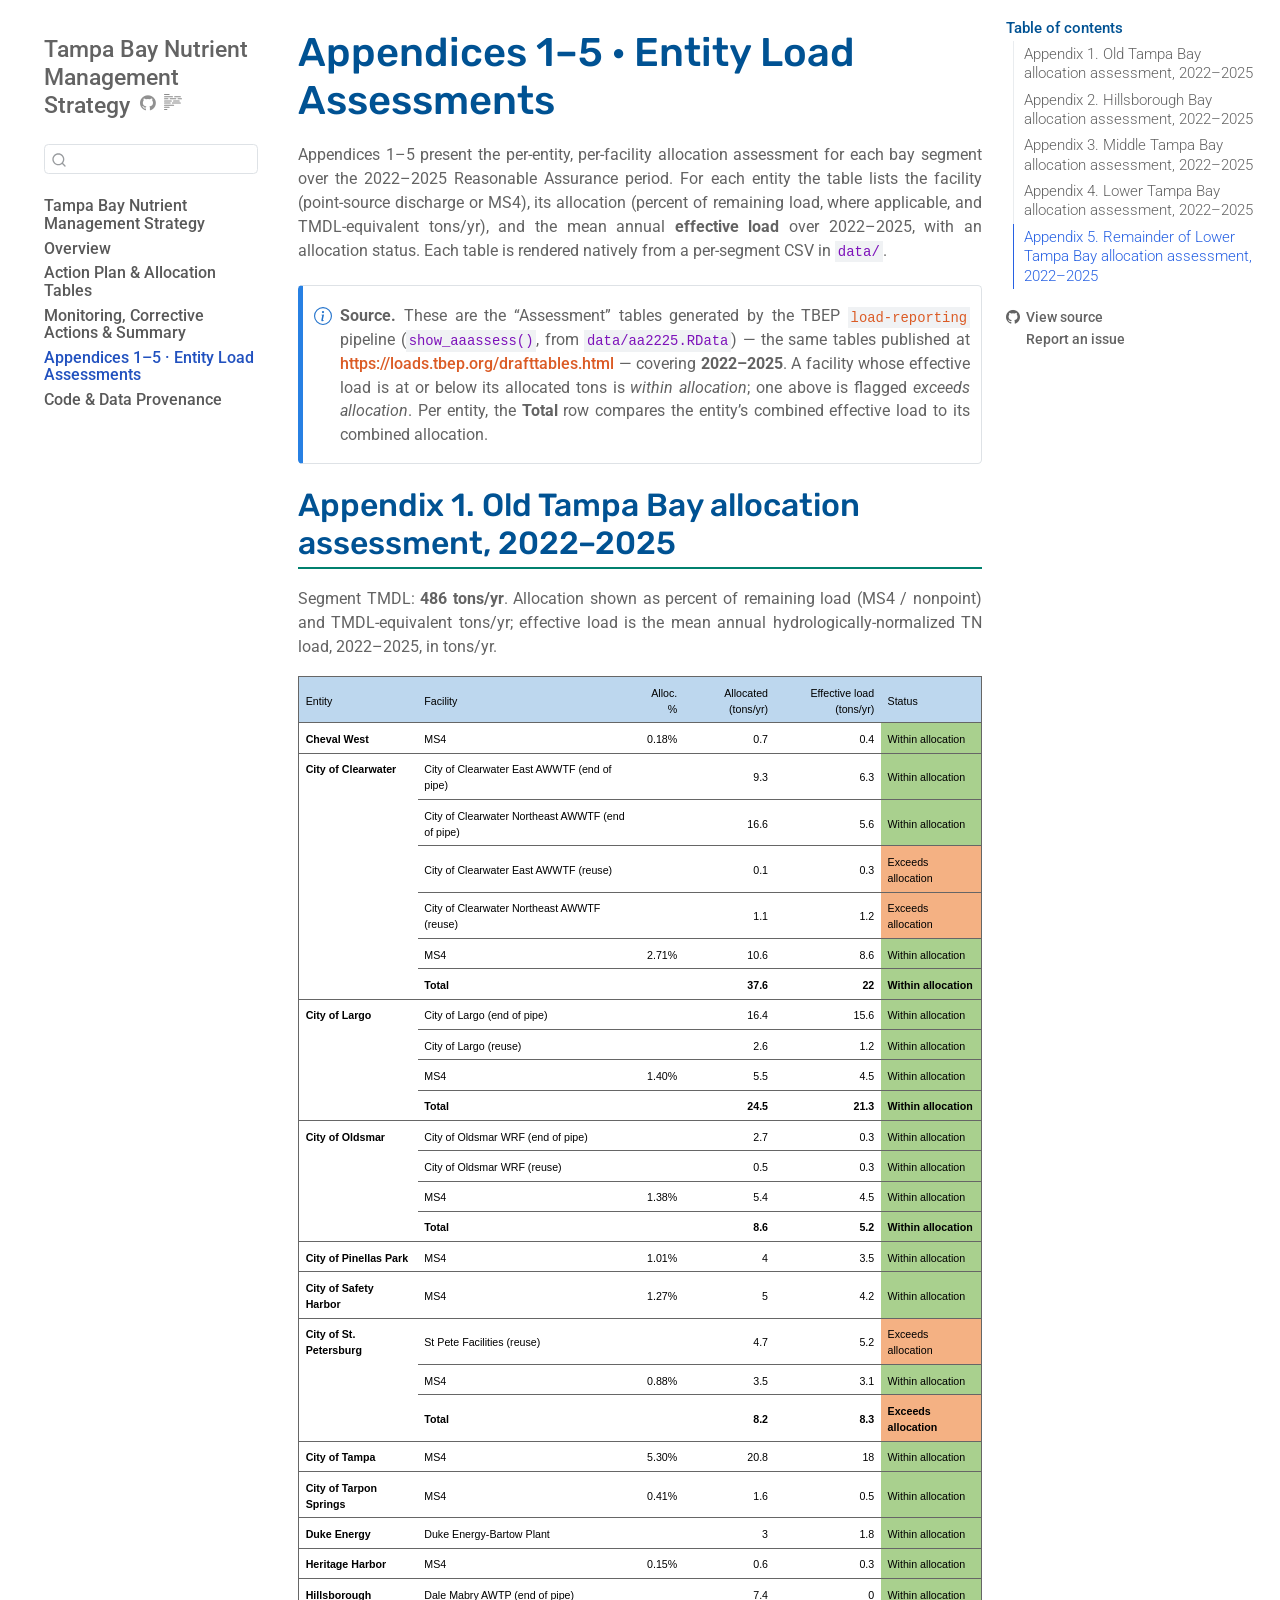
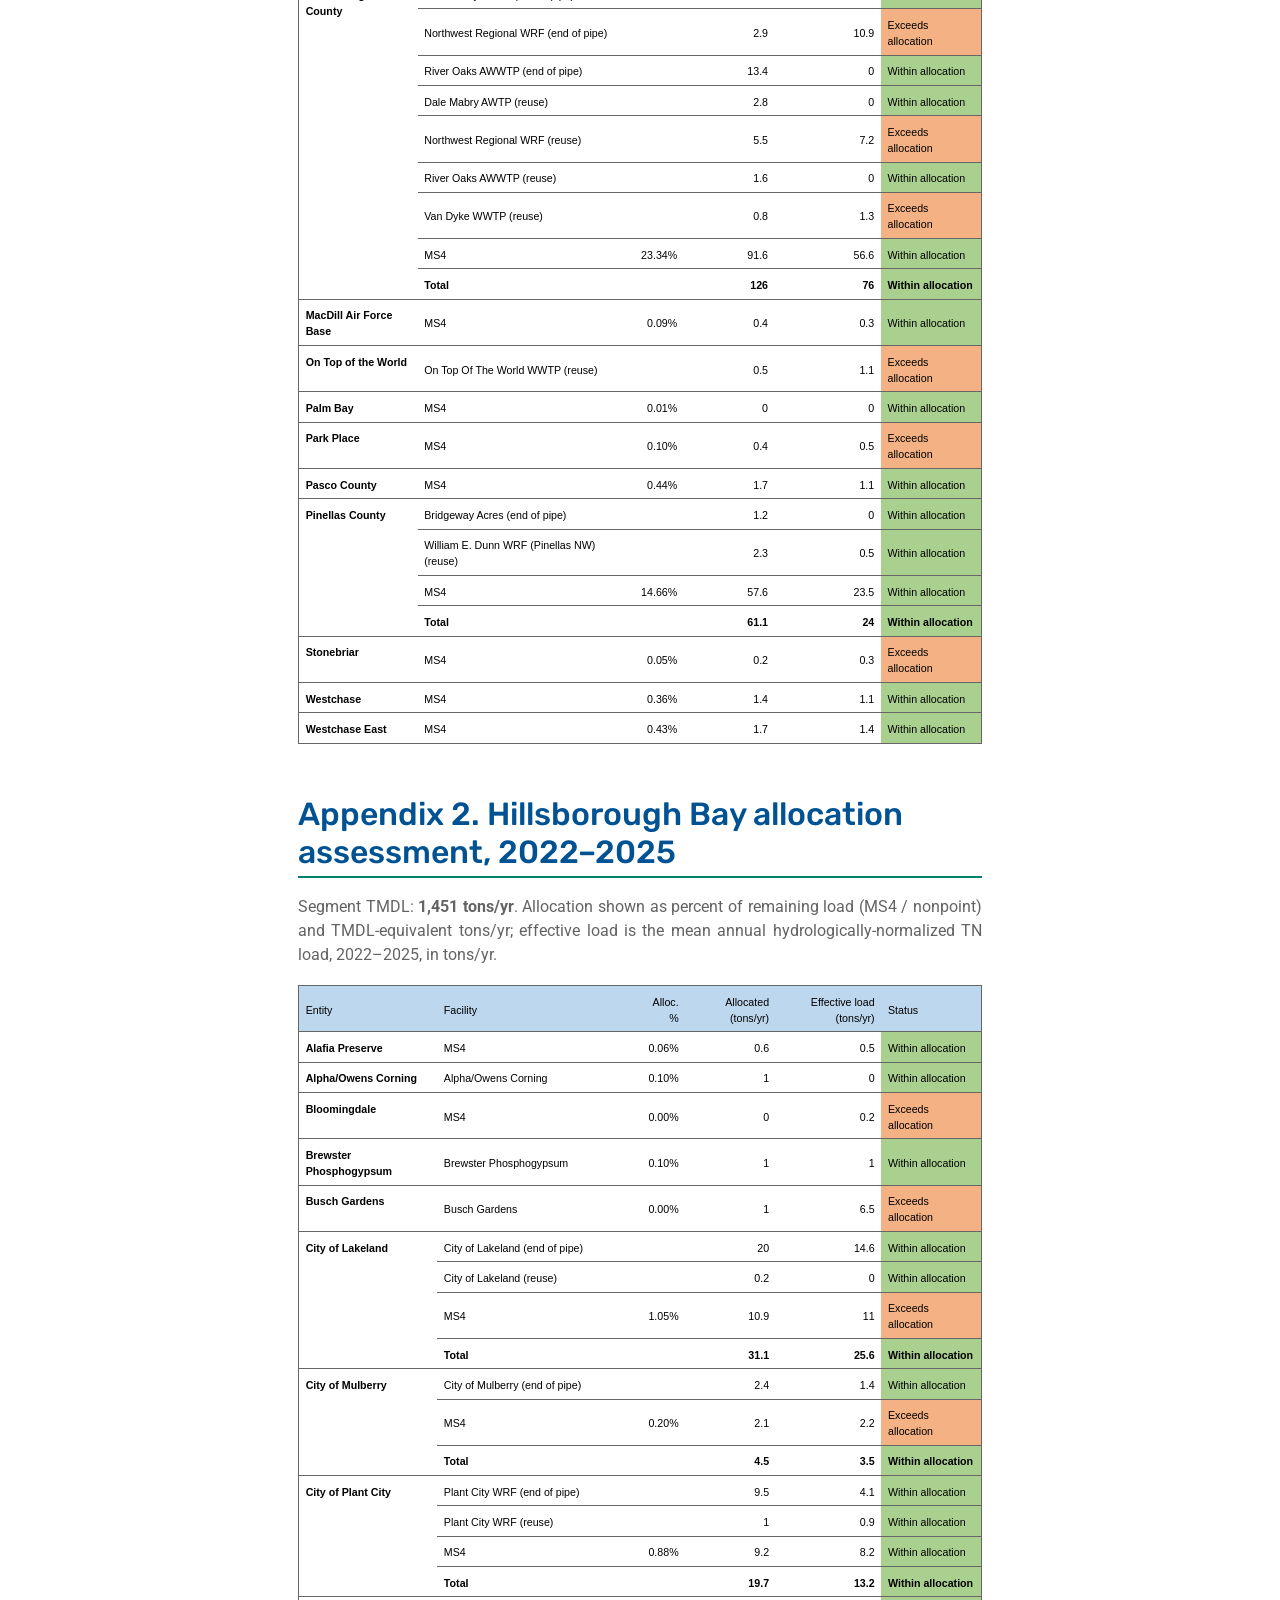
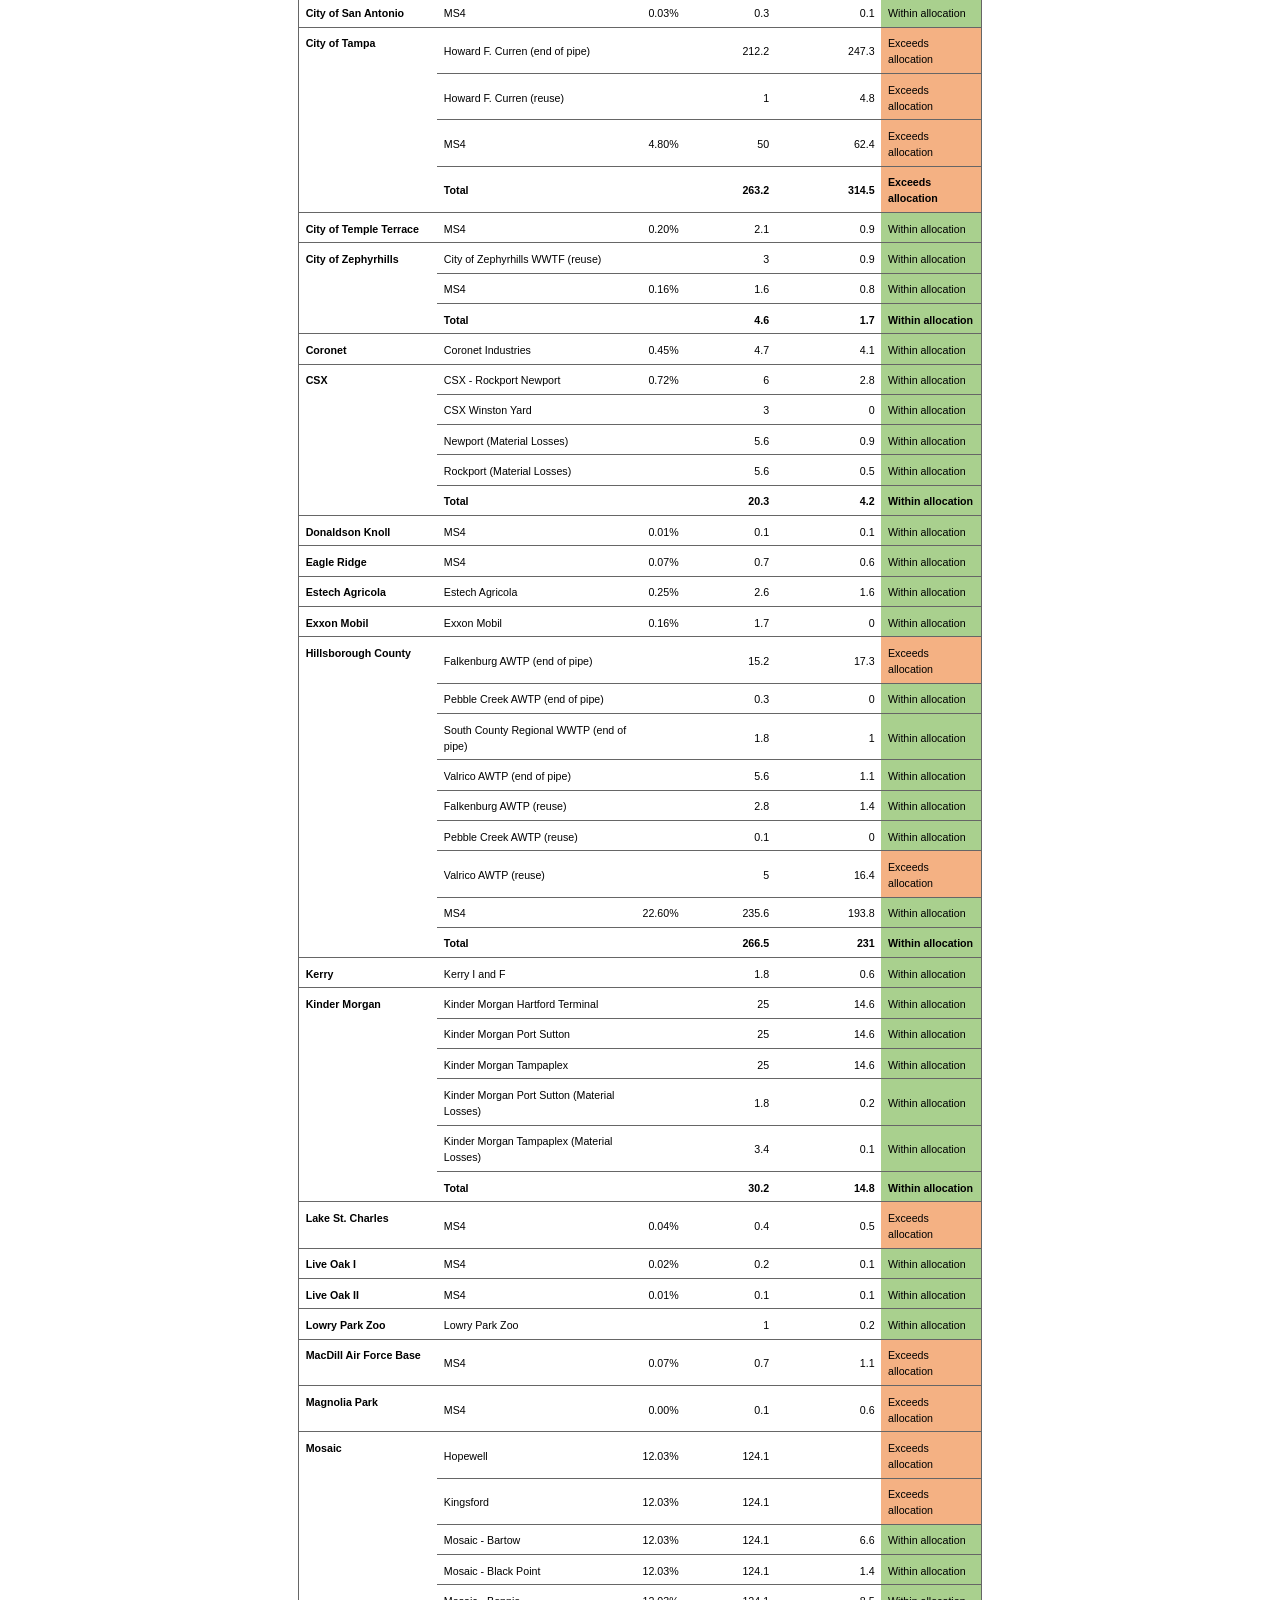
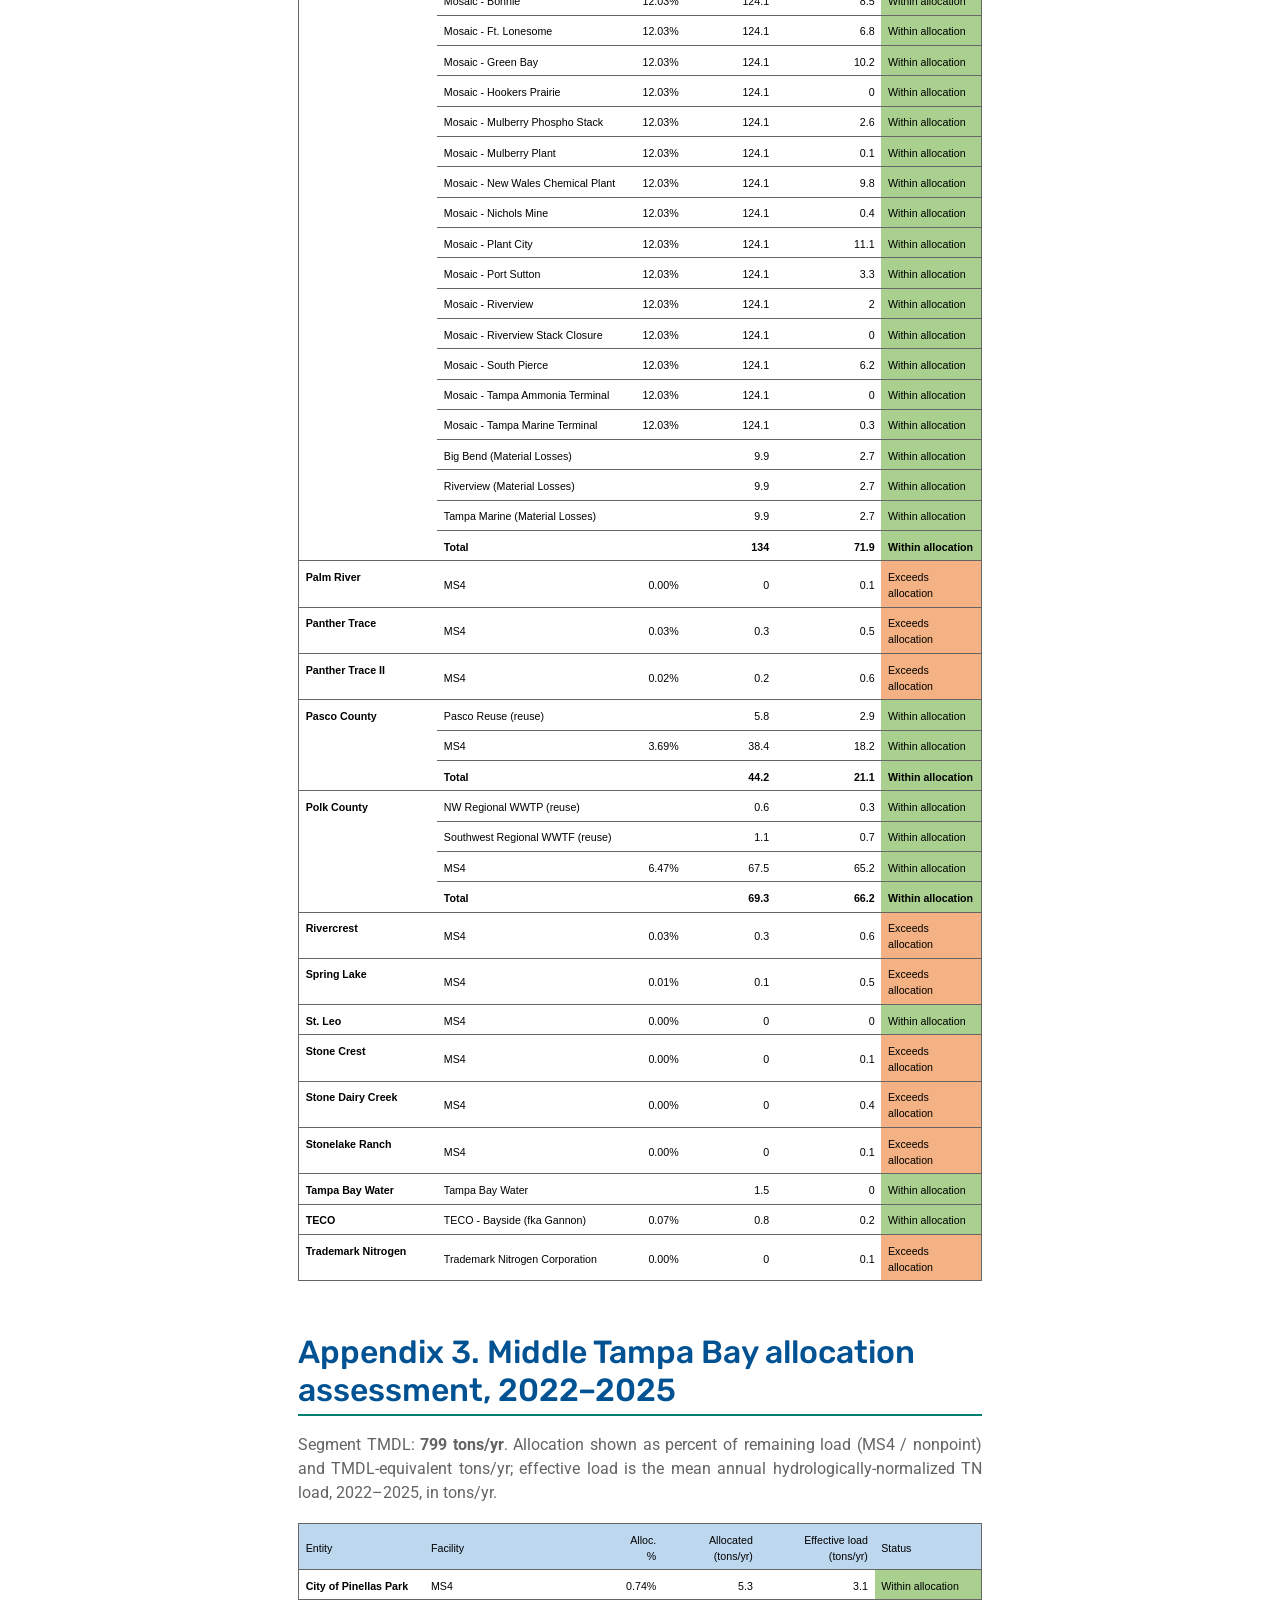
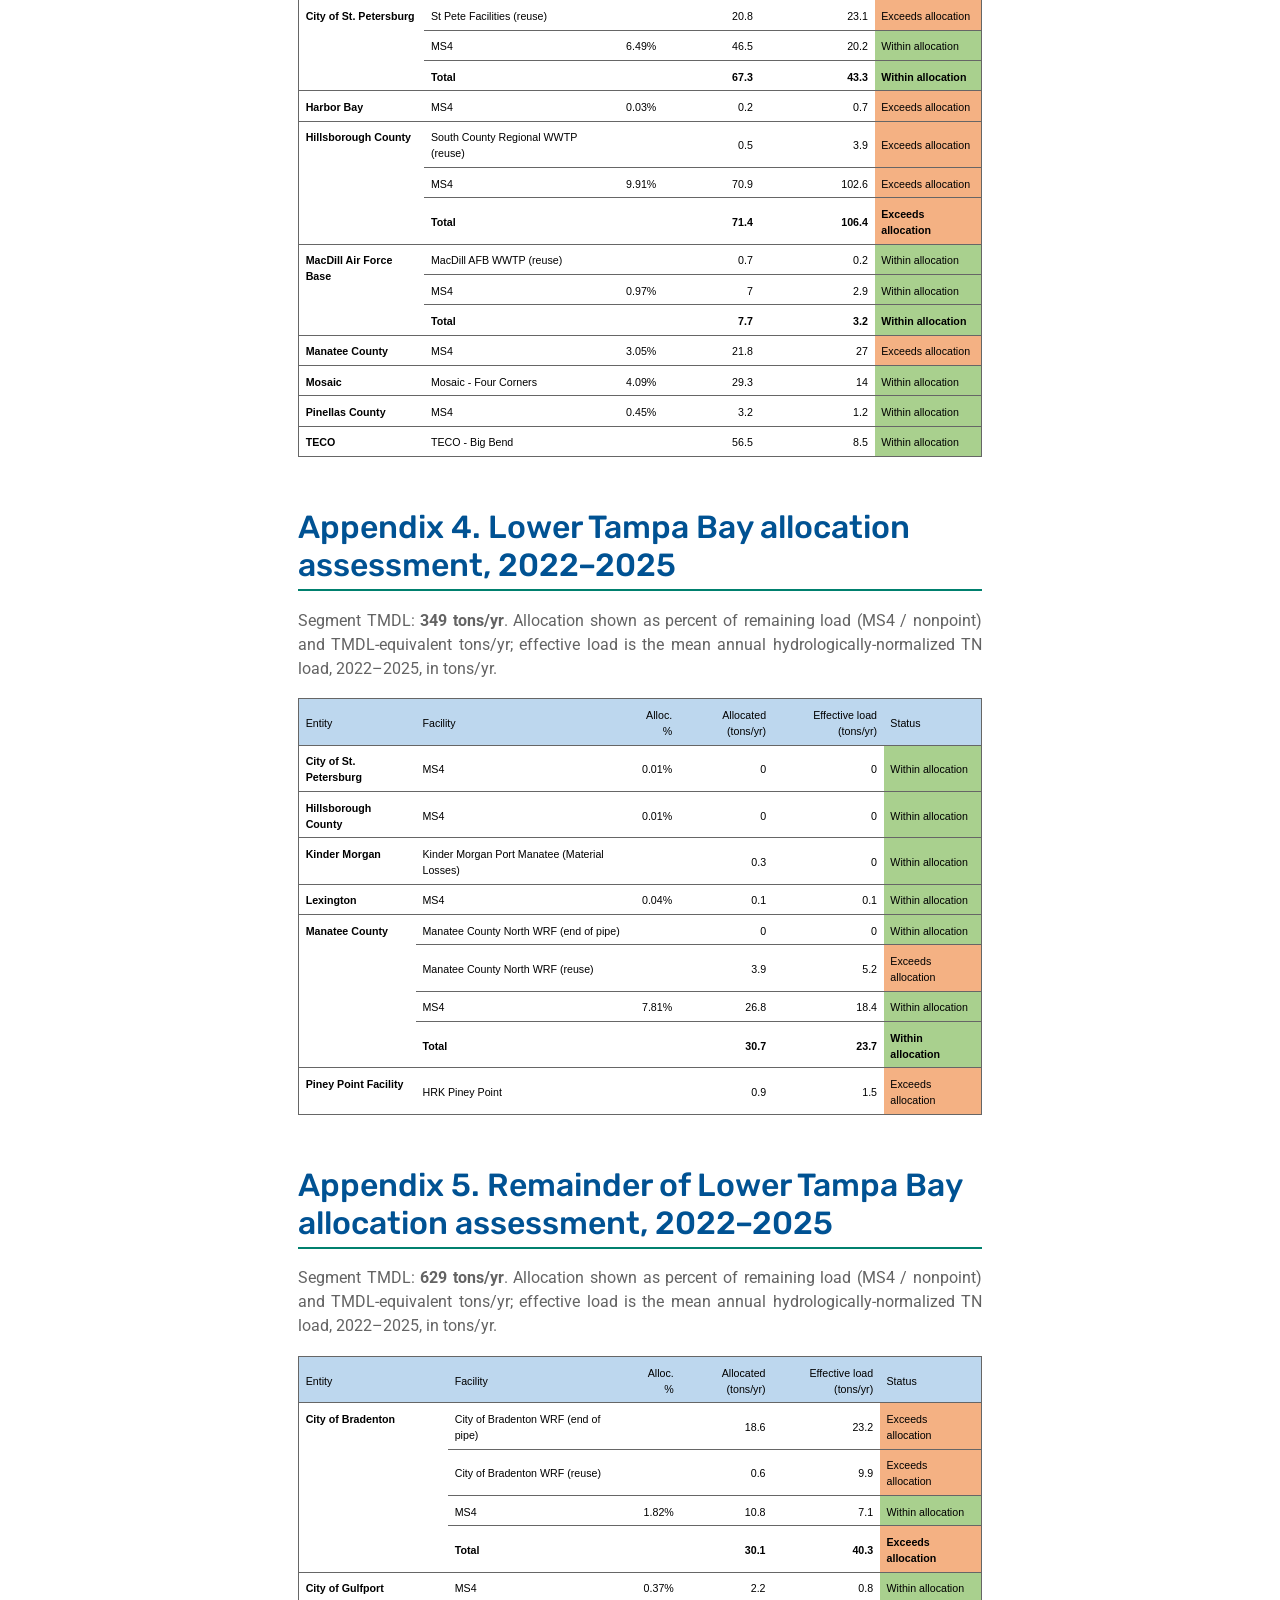
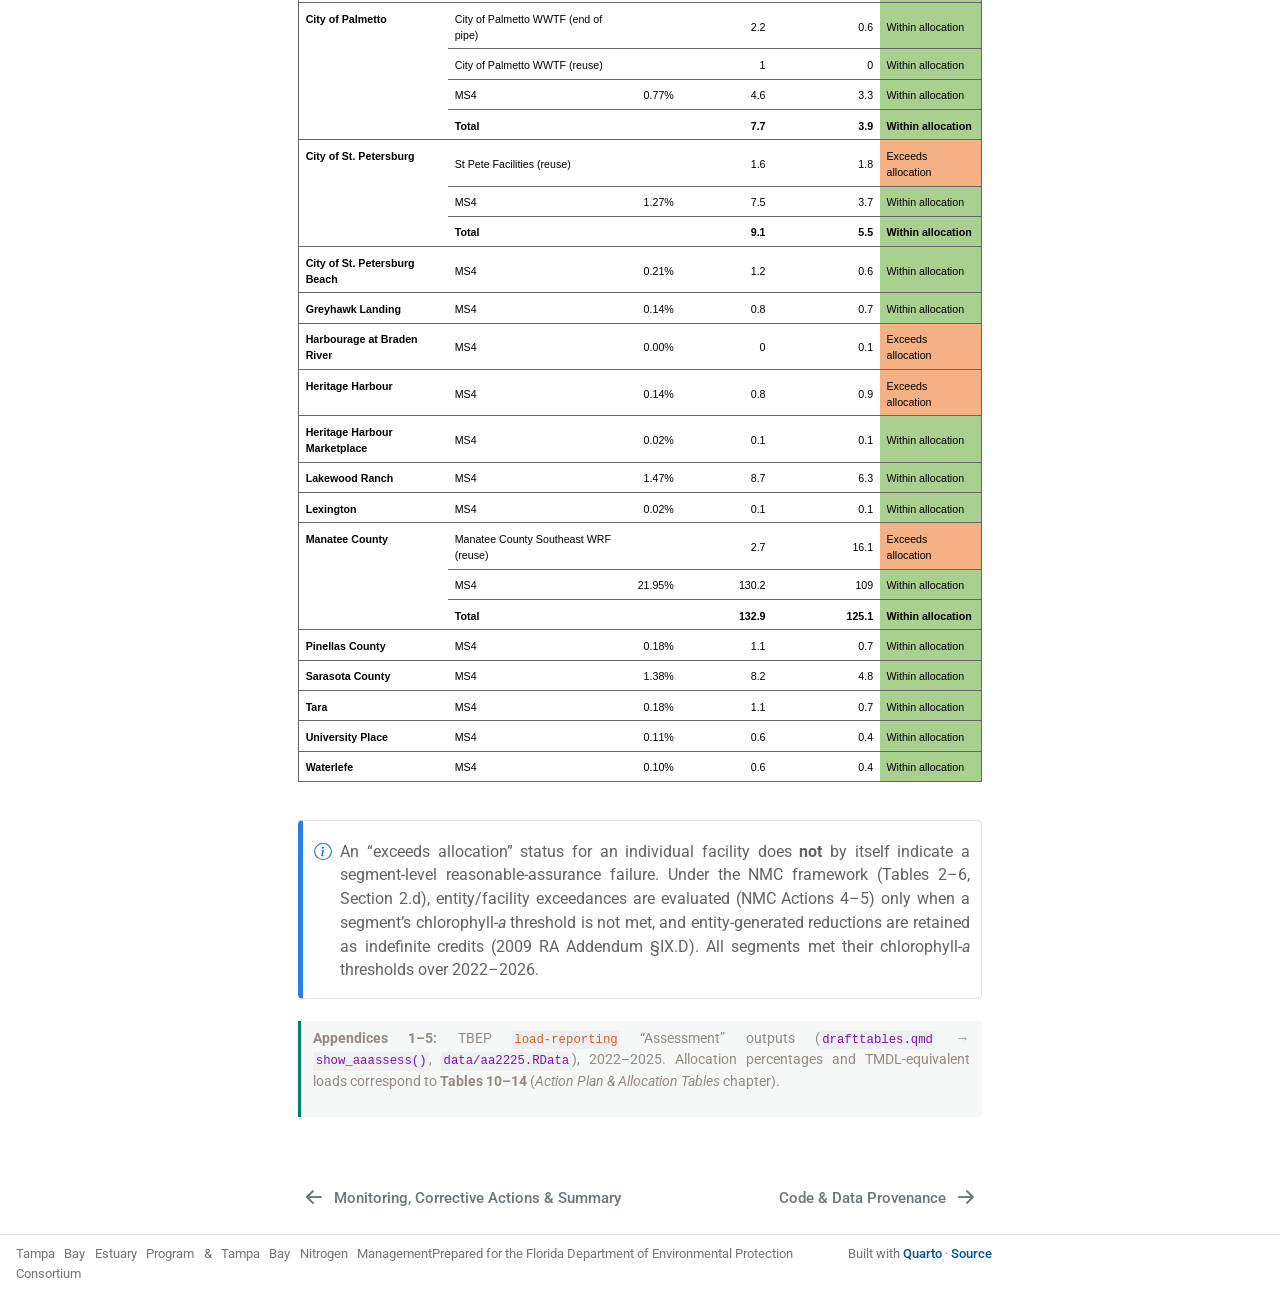
==== docs/appendices.html @ 1c374614 "2027 RA Update Quarto file updates." ====
<!DOCTYPE html>
<html xmlns="http://www.w3.org/1999/xhtml" lang="en" xml:lang="en"><head>

<meta charset="utf-8">
<meta name="generator" content="quarto-1.9.36">

<meta name="viewport" content="width=device-width, initial-scale=1.0, user-scalable=yes">

<meta name="description" content="Web companion to the Tampa Bay Nutrient Management Strategy 2027 Reasonable Assurance Update, prepared for the Florida Department of Environmental Protection.">

<title>Appendices 1–5 · Entity Load Assessments – Tampa Bay Nutrient Management Strategy</title>
<style>
/* Default styles provided by pandoc.
** See https://pandoc.org/MANUAL.html#variables-for-html for config info.
*/
code{white-space: pre-wrap;}
span.smallcaps{font-variant: small-caps;}
div.columns{display: flex; gap: min(4vw, 1.5em);}
div.column{flex: auto; overflow-x: auto;}
div.hanging-indent{margin-left: 1.5em; text-indent: -1.5em;}
ul.task-list{list-style: none;}
ul.task-list li input[type="checkbox"] {
  width: 0.8em;
  margin: 0 0.8em 0.2em -1em; /* quarto-specific, see https://github.com/quarto-dev/quarto-cli/issues/4556 */ 
  vertical-align: middle;
}
</style>


<script src="site_libs/quarto-nav/quarto-nav.js"></script>
<script src="site_libs/quarto-nav/headroom.min.js"></script>
<script src="site_libs/clipboard/clipboard.min.js"></script>
<script src="site_libs/quarto-search/autocomplete.umd.js"></script>
<script src="site_libs/quarto-search/fuse.min.js"></script>
<script src="site_libs/quarto-search/quarto-search.js"></script>
<meta name="quarto:offset" content="./">
<link href="./provenance.html" rel="next">
<link href="./summary.html" rel="prev">
<script src="site_libs/quarto-html/quarto.js" type="module"></script>
<script src="site_libs/quarto-html/tabsets/tabsets.js" type="module"></script>
<script src="site_libs/quarto-html/popper.min.js"></script>
<script src="site_libs/quarto-html/tippy.umd.min.js"></script>
<script src="site_libs/quarto-html/anchor.min.js"></script>
<link href="site_libs/quarto-html/tippy.css" rel="stylesheet">
<link href="site_libs/quarto-html/quarto-syntax-highlighting-845c23b38eaddc0f92fda52bfe77a8c8.css" rel="stylesheet" id="quarto-text-highlighting-styles">
<script src="site_libs/bootstrap/bootstrap.min.js"></script>
<link href="site_libs/bootstrap/bootstrap-icons.css" rel="stylesheet">
<link href="site_libs/bootstrap/bootstrap-148534c36a38df2f415d2bc64ef562a0.min.css" rel="stylesheet" append-hash="true" id="quarto-bootstrap" data-mode="light">
<script id="quarto-search-options" type="application/json">{
  "location": "sidebar",
  "copy-button": false,
  "collapse-after": 3,
  "panel-placement": "start",
  "type": "textbox",
  "limit": 50,
  "keyboard-shortcut": [
    "f",
    "/",
    "s"
  ],
  "show-item-context": false,
  "language": {
    "search-no-results-text": "No results",
    "search-matching-documents-text": "matching documents",
    "search-copy-link-title": "Copy link to search",
    "search-hide-matches-text": "Hide additional matches",
    "search-more-match-text": "more match in this document",
    "search-more-matches-text": "more matches in this document",
    "search-clear-button-title": "Clear",
    "search-text-placeholder": "",
    "search-detached-cancel-button-title": "Cancel",
    "search-submit-button-title": "Submit",
    "search-label": "Search"
  }
}</script>
<link href="site_libs/tabwid-1.1.3/tabwid.css" rel="stylesheet">

<script src="site_libs/tabwid-1.1.3/tabwid.js"></script>



<link rel="stylesheet" href="styles.css">
</head>

<body class="nav-sidebar floating quarto-light">

<div id="quarto-search-results"></div>
  <header id="quarto-header" class="headroom fixed-top">
  <nav class="quarto-secondary-nav">
    <div class="container-fluid d-flex">
      <button type="button" class="quarto-btn-toggle btn" data-bs-toggle="collapse" role="button" data-bs-target=".quarto-sidebar-collapse-item" aria-controls="quarto-sidebar" aria-expanded="false" aria-label="Toggle sidebar navigation" onclick="if (window.quartoToggleHeadroom) { window.quartoToggleHeadroom(); }">
        <i class="bi bi-layout-text-sidebar-reverse"></i>
      </button>
        <nav class="quarto-page-breadcrumbs" aria-label="breadcrumb"><ol class="breadcrumb"><li class="breadcrumb-item"><a href="./appendices.html"><span class="chapter-title">Appendices 1–5 · Entity Load Assessments</span></a></li></ol></nav>
        <a class="flex-grow-1" role="navigation" data-bs-toggle="collapse" data-bs-target=".quarto-sidebar-collapse-item" aria-controls="quarto-sidebar" aria-expanded="false" aria-label="Toggle sidebar navigation" onclick="if (window.quartoToggleHeadroom) { window.quartoToggleHeadroom(); }">      
        </a>
      <button type="button" class="btn quarto-search-button" aria-label="Search" onclick="window.quartoOpenSearch();">
        <i class="bi bi-search"></i>
      </button>
    </div>
  </nav>
</header>
<!-- content -->
<div id="quarto-content" class="quarto-container page-columns page-rows-contents page-layout-article">
<!-- sidebar -->
  <nav id="quarto-sidebar" class="sidebar collapse collapse-horizontal quarto-sidebar-collapse-item sidebar-navigation floating overflow-auto">
    <div class="pt-lg-2 mt-2 text-left sidebar-header">
    <div class="sidebar-title mb-0 py-0">
      <a href="./">Tampa Bay Nutrient Management Strategy</a> 
        <div class="sidebar-tools-main">
    <a href="https://github.com/tbep-tech/reasonable-assurance-analysis" title="Source Code" class="quarto-navigation-tool px-1" aria-label="Source Code"><i class="bi bi-github"></i></a>
  <a href="" class="quarto-reader-toggle quarto-navigation-tool px-1" onclick="window.quartoToggleReader(); return false;" title="Toggle reader mode">
  <div class="quarto-reader-toggle-btn">
  <i class="bi"></i>
  </div>
</a>
</div>
    </div>
      </div>
        <div class="mt-2 flex-shrink-0 align-items-center">
        <div class="sidebar-search">
        <div id="quarto-search" class="" title="Search"></div>
        </div>
        </div>
    <div class="sidebar-menu-container"> 
    <ul class="list-unstyled mt-1">
        <li class="sidebar-item">
  <div class="sidebar-item-container"> 
  <a href="./index.html" class="sidebar-item-text sidebar-link"><span class="chapter-title">Tampa Bay Nutrient Management Strategy</span></a>
  </div>
</li>
        <li class="sidebar-item">
  <div class="sidebar-item-container"> 
  <a href="./overview.html" class="sidebar-item-text sidebar-link"><span class="chapter-title">Overview</span></a>
  </div>
</li>
        <li class="sidebar-item">
  <div class="sidebar-item-container"> 
  <a href="./tables.html" class="sidebar-item-text sidebar-link"><span class="chapter-title">Action Plan &amp; Allocation Tables</span></a>
  </div>
</li>
        <li class="sidebar-item">
  <div class="sidebar-item-container"> 
  <a href="./summary.html" class="sidebar-item-text sidebar-link"><span class="chapter-title">Monitoring, Corrective Actions &amp; Summary</span></a>
  </div>
</li>
        <li class="sidebar-item">
  <div class="sidebar-item-container"> 
  <a href="./appendices.html" class="sidebar-item-text sidebar-link active"><span class="chapter-title">Appendices 1–5 · Entity Load Assessments</span></a>
  </div>
</li>
        <li class="sidebar-item">
  <div class="sidebar-item-container"> 
  <a href="./provenance.html" class="sidebar-item-text sidebar-link"><span class="chapter-title">Code &amp; Data Provenance</span></a>
  </div>
</li>
    </ul>
    </div>
</nav>
<div id="quarto-sidebar-glass" class="quarto-sidebar-collapse-item" data-bs-toggle="collapse" data-bs-target=".quarto-sidebar-collapse-item"></div>
<!-- margin-sidebar -->
    <div id="quarto-margin-sidebar" class="sidebar margin-sidebar">
        <nav id="TOC" role="doc-toc" class="toc-active">
    <h2 id="toc-title">Table of contents</h2>
   
  <ul>
  <li><a href="#appendix-1.-old-tampa-bay-allocation-assessment-20222025" id="toc-appendix-1.-old-tampa-bay-allocation-assessment-20222025" class="nav-link active" data-scroll-target="#appendix-1.-old-tampa-bay-allocation-assessment-20222025">Appendix 1. Old Tampa Bay allocation assessment, 2022–2025</a></li>
  <li><a href="#appendix-2.-hillsborough-bay-allocation-assessment-20222025" id="toc-appendix-2.-hillsborough-bay-allocation-assessment-20222025" class="nav-link" data-scroll-target="#appendix-2.-hillsborough-bay-allocation-assessment-20222025">Appendix 2. Hillsborough Bay allocation assessment, 2022–2025</a></li>
  <li><a href="#appendix-3.-middle-tampa-bay-allocation-assessment-20222025" id="toc-appendix-3.-middle-tampa-bay-allocation-assessment-20222025" class="nav-link" data-scroll-target="#appendix-3.-middle-tampa-bay-allocation-assessment-20222025">Appendix 3. Middle Tampa Bay allocation assessment, 2022–2025</a></li>
  <li><a href="#appendix-4.-lower-tampa-bay-allocation-assessment-20222025" id="toc-appendix-4.-lower-tampa-bay-allocation-assessment-20222025" class="nav-link" data-scroll-target="#appendix-4.-lower-tampa-bay-allocation-assessment-20222025">Appendix 4. Lower Tampa Bay allocation assessment, 2022–2025</a></li>
  <li><a href="#appendix-5.-remainder-of-lower-tampa-bay-allocation-assessment-20222025" id="toc-appendix-5.-remainder-of-lower-tampa-bay-allocation-assessment-20222025" class="nav-link" data-scroll-target="#appendix-5.-remainder-of-lower-tampa-bay-allocation-assessment-20222025">Appendix 5. Remainder of Lower Tampa Bay allocation assessment, 2022–2025</a></li>
  </ul>
<div class="toc-actions"><ul><li><a href="https://github.com/tbep-tech/reasonable-assurance-analysis/blob/main/appendices.qmd" class="toc-action"><i class="bi bi-github"></i>View source</a></li><li><a href="https://github.com/tbep-tech/reasonable-assurance-analysis/issues/new" class="toc-action"><i class="bi empty"></i>Report an issue</a></li></ul></div></nav>
    </div>
<!-- main -->
<main class="content" id="quarto-document-content">

<header id="title-block-header" class="quarto-title-block default">
<div class="quarto-title">
<h1 class="title"><span class="chapter-title">Appendices 1–5 · Entity Load Assessments</span></h1>
</div>



<div class="quarto-title-meta">

    
  
    
  </div>
  


</header>


<p>Appendices 1–5 present the per-entity, per-facility allocation assessment for each bay segment over the 2022–2025 Reasonable Assurance period. For each entity the table lists the facility (point-source discharge or MS4), its allocation (percent of remaining load, where applicable, and TMDL-equivalent tons/yr), and the mean annual <strong>effective load</strong> over 2022–2025, with an allocation status. Each table is rendered natively from a per-segment CSV in <code>data/</code>.</p>
<div class="callout callout-style-simple callout-note">
<div class="callout-body d-flex">
<div class="callout-icon-container">
<i class="callout-icon"></i>
</div>
<div class="callout-body-container">
<p><strong>Source.</strong> These are the “Assessment” tables generated by the TBEP <a href="https://github.com/tbep-tech/load-reporting"><code>load-reporting</code></a> pipeline (<code>show_aaassess()</code>, from <code>data/aa2225.RData</code>) — the same tables published at <a href="https://loads.tbep.org/drafttables.html" class="uri">https://loads.tbep.org/drafttables.html</a> — covering <strong>2022–2025</strong>. A facility whose effective load is at or below its allocated tons is <em>within allocation</em>; one above is flagged <em>exceeds allocation</em>. Per entity, the <strong>Total</strong> row compares the entity’s combined effective load to its combined allocation.</p>
</div>
</div>
</div>
<section id="appendix-1.-old-tampa-bay-allocation-assessment-20222025" class="level2">
<h2 class="anchored" data-anchor-id="appendix-1.-old-tampa-bay-allocation-assessment-20222025">Appendix 1. Old Tampa Bay allocation assessment, 2022–2025</h2>
<p>Segment TMDL: <strong>486 tons/yr</strong>. Allocation shown as percent of remaining load (MS4 / nonpoint) and TMDL-equivalent tons/yr; effective load is the mean annual hydrologically-normalized TN load, 2022–2025, in tons/yr.</p>
<div class="cell">
<div class="cell-output-display">
<div class="tabwid"><style>.cl-65a1cdba{table-layout:auto;width:100%;}.cl-65979976{font-family:'Arial';font-size:8pt;font-weight:normal;font-style:normal;text-decoration:none;color:rgba(0, 0, 0, 1.00);background-color:transparent;}.cl-6597998a{font-family:'Arial';font-size:8pt;font-weight:bold;font-style:normal;text-decoration:none;color:rgba(0, 0, 0, 1.00);background-color:transparent;}.cl-659c7644{margin:0;text-align:left;border-bottom: 0 solid rgba(0, 0, 0, 1.00);border-top: 0 solid rgba(0, 0, 0, 1.00);border-left: 0 solid rgba(0, 0, 0, 1.00);border-right: 0 solid rgba(0, 0, 0, 1.00);padding-bottom:5pt;padding-top:5pt;padding-left:5pt;padding-right:5pt;line-height: 1;background-color:transparent;}.cl-659c764e{margin:0;text-align:right;border-bottom: 0 solid rgba(0, 0, 0, 1.00);border-top: 0 solid rgba(0, 0, 0, 1.00);border-left: 0 solid rgba(0, 0, 0, 1.00);border-right: 0 solid rgba(0, 0, 0, 1.00);padding-bottom:5pt;padding-top:5pt;padding-left:5pt;padding-right:5pt;line-height: 1;background-color:transparent;}.cl-659c764f{margin:0;text-align:left;border-bottom: 0 solid rgba(0, 0, 0, 1.00);border-top: 0 solid rgba(0, 0, 0, 1.00);border-left: 0 solid rgba(0, 0, 0, 1.00);border-right: 0 solid rgba(0, 0, 0, 1.00);padding-bottom:5pt;padding-top:5pt;padding-left:5pt;padding-right:5pt;line-height: 1;background-color:transparent;}.cl-659c98e0{background-color:rgba(189, 215, 238, 1.00);vertical-align: middle;border-bottom: 1pt solid rgba(102, 102, 102, 1.00);border-top: 1pt solid rgba(102, 102, 102, 1.00);border-left: 1pt solid rgba(102, 102, 102, 1.00);border-right: 0 solid rgba(0, 0, 0, 1.00);margin-bottom:0;margin-top:0;margin-left:0;margin-right:0;}.cl-659c98ea{background-color:rgba(189, 215, 238, 1.00);vertical-align: middle;border-bottom: 1pt solid rgba(102, 102, 102, 1.00);border-top: 1pt solid rgba(102, 102, 102, 1.00);border-left: 0 solid rgba(0, 0, 0, 1.00);border-right: 0 solid rgba(0, 0, 0, 1.00);margin-bottom:0;margin-top:0;margin-left:0;margin-right:0;}.cl-659c98f4{background-color:rgba(189, 215, 238, 1.00);vertical-align: middle;border-bottom: 1pt solid rgba(102, 102, 102, 1.00);border-top: 1pt solid rgba(102, 102, 102, 1.00);border-left: 0 solid rgba(0, 0, 0, 1.00);border-right: 0 solid rgba(0, 0, 0, 1.00);margin-bottom:0;margin-top:0;margin-left:0;margin-right:0;}.cl-659c98f5{background-color:rgba(189, 215, 238, 1.00);vertical-align: middle;border-bottom: 1pt solid rgba(102, 102, 102, 1.00);border-top: 1pt solid rgba(102, 102, 102, 1.00);border-left: 0 solid rgba(0, 0, 0, 1.00);border-right: 1pt solid rgba(102, 102, 102, 1.00);margin-bottom:0;margin-top:0;margin-left:0;margin-right:0;}.cl-659c98f6{background-color:transparent;vertical-align: top;border-bottom: 1pt solid rgba(102, 102, 102, 1.00);border-top: 0 solid rgba(0, 0, 0, 1.00);border-left: 1pt solid rgba(102, 102, 102, 1.00);border-right: 0 solid rgba(0, 0, 0, 1.00);margin-bottom:0;margin-top:0;margin-left:0;margin-right:0;}.cl-659c98f7{background-color:transparent;vertical-align: middle;border-bottom: 1pt solid rgba(102, 102, 102, 1.00);border-top: 0 solid rgba(0, 0, 0, 1.00);border-left: 0 solid rgba(0, 0, 0, 1.00);border-right: 0 solid rgba(0, 0, 0, 1.00);margin-bottom:0;margin-top:0;margin-left:0;margin-right:0;}.cl-659c98fe{background-color:transparent;vertical-align: middle;border-bottom: 1pt solid rgba(102, 102, 102, 1.00);border-top: 0 solid rgba(0, 0, 0, 1.00);border-left: 0 solid rgba(0, 0, 0, 1.00);border-right: 0 solid rgba(0, 0, 0, 1.00);margin-bottom:0;margin-top:0;margin-left:0;margin-right:0;}.cl-659c98ff{background-color:rgba(169, 208, 142, 1.00);vertical-align: middle;border-bottom: 1pt solid rgba(102, 102, 102, 1.00);border-top: 0 solid rgba(0, 0, 0, 1.00);border-left: 0 solid rgba(0, 0, 0, 1.00);border-right: 1pt solid rgba(102, 102, 102, 1.00);margin-bottom:0;margin-top:0;margin-left:0;margin-right:0;}.cl-659c9908{background-color:transparent;vertical-align: top;border-bottom: 1pt solid rgba(102, 102, 102, 1.00);border-top: 1pt solid rgba(102, 102, 102, 1.00);border-left: 1pt solid rgba(102, 102, 102, 1.00);border-right: 0 solid rgba(0, 0, 0, 1.00);margin-bottom:0;margin-top:0;margin-left:0;margin-right:0;}.cl-659c9909{background-color:transparent;vertical-align: middle;border-bottom: 1pt solid rgba(102, 102, 102, 1.00);border-top: 1pt solid rgba(102, 102, 102, 1.00);border-left: 0 solid rgba(0, 0, 0, 1.00);border-right: 0 solid rgba(0, 0, 0, 1.00);margin-bottom:0;margin-top:0;margin-left:0;margin-right:0;}.cl-659c990a{background-color:transparent;vertical-align: middle;border-bottom: 1pt solid rgba(102, 102, 102, 1.00);border-top: 1pt solid rgba(102, 102, 102, 1.00);border-left: 0 solid rgba(0, 0, 0, 1.00);border-right: 0 solid rgba(0, 0, 0, 1.00);margin-bottom:0;margin-top:0;margin-left:0;margin-right:0;}.cl-659c990b{background-color:rgba(169, 208, 142, 1.00);vertical-align: middle;border-bottom: 1pt solid rgba(102, 102, 102, 1.00);border-top: 1pt solid rgba(102, 102, 102, 1.00);border-left: 0 solid rgba(0, 0, 0, 1.00);border-right: 1pt solid rgba(102, 102, 102, 1.00);margin-bottom:0;margin-top:0;margin-left:0;margin-right:0;}.cl-659c990c{background-color:rgba(244, 177, 131, 1.00);vertical-align: middle;border-bottom: 1pt solid rgba(102, 102, 102, 1.00);border-top: 1pt solid rgba(102, 102, 102, 1.00);border-left: 0 solid rgba(0, 0, 0, 1.00);border-right: 1pt solid rgba(102, 102, 102, 1.00);margin-bottom:0;margin-top:0;margin-left:0;margin-right:0;}</style><table data-quarto-disable-processing="true" class="cl-65a1cdba"><thead><tr style="overflow-wrap:break-word;"><th class="cl-659c98e0"><p class="cl-659c7644"><span class="cl-65979976">Entity</span></p></th><th class="cl-659c98ea"><p class="cl-659c7644"><span class="cl-65979976">Facility</span></p></th><th class="cl-659c98f4"><p class="cl-659c764e"><span class="cl-65979976">Alloc. %</span></p></th><th class="cl-659c98f4"><p class="cl-659c764e"><span class="cl-65979976">Allocated (tons/yr)</span></p></th><th class="cl-659c98f4"><p class="cl-659c764e"><span class="cl-65979976">Effective load (tons/yr)</span></p></th><th class="cl-659c98f5"><p class="cl-659c7644"><span class="cl-65979976">Status</span></p></th></tr></thead><tbody><tr style="overflow-wrap:break-word;"><td class="cl-659c98f6"><p class="cl-659c764f"><span class="cl-6597998a">Cheval West</span></p></td><td class="cl-659c98f7"><p class="cl-659c7644"><span class="cl-65979976">MS4</span></p></td><td class="cl-659c98fe"><p class="cl-659c764e"><span class="cl-65979976">0.18%</span></p></td><td class="cl-659c98fe"><p class="cl-659c764e"><span class="cl-65979976">0.7</span></p></td><td class="cl-659c98fe"><p class="cl-659c764e"><span class="cl-65979976">0.4</span></p></td><td class="cl-659c98ff"><p class="cl-659c7644"><span class="cl-65979976">Within allocation</span></p></td></tr><tr style="overflow-wrap:break-word;"><td rowspan="6" class="cl-659c9908"><p class="cl-659c764f"><span class="cl-6597998a">City of Clearwater</span></p></td><td class="cl-659c9909"><p class="cl-659c7644"><span class="cl-65979976">City of Clearwater East AWWTF (end of pipe)</span></p></td><td class="cl-659c990a"><p class="cl-659c764e"><span class="cl-65979976"></span></p></td><td class="cl-659c990a"><p class="cl-659c764e"><span class="cl-65979976">9.3</span></p></td><td class="cl-659c990a"><p class="cl-659c764e"><span class="cl-65979976">6.3</span></p></td><td class="cl-659c990b"><p class="cl-659c7644"><span class="cl-65979976">Within allocation</span></p></td></tr><tr style="overflow-wrap:break-word;"><td class="cl-659c9909"><p class="cl-659c7644"><span class="cl-65979976">City of Clearwater Northeast AWWTF (end of pipe)</span></p></td><td class="cl-659c990a"><p class="cl-659c764e"><span class="cl-65979976"></span></p></td><td class="cl-659c990a"><p class="cl-659c764e"><span class="cl-65979976">16.6</span></p></td><td class="cl-659c990a"><p class="cl-659c764e"><span class="cl-65979976">5.6</span></p></td><td class="cl-659c990b"><p class="cl-659c7644"><span class="cl-65979976">Within allocation</span></p></td></tr><tr style="overflow-wrap:break-word;"><td class="cl-659c9909"><p class="cl-659c7644"><span class="cl-65979976">City of Clearwater East AWWTF (reuse)</span></p></td><td class="cl-659c990a"><p class="cl-659c764e"><span class="cl-65979976"></span></p></td><td class="cl-659c990a"><p class="cl-659c764e"><span class="cl-65979976">0.1</span></p></td><td class="cl-659c990a"><p class="cl-659c764e"><span class="cl-65979976">0.3</span></p></td><td class="cl-659c990c"><p class="cl-659c7644"><span class="cl-65979976">Exceeds allocation</span></p></td></tr><tr style="overflow-wrap:break-word;"><td class="cl-659c9909"><p class="cl-659c7644"><span class="cl-65979976">City of Clearwater Northeast AWWTF (reuse)</span></p></td><td class="cl-659c990a"><p class="cl-659c764e"><span class="cl-65979976"></span></p></td><td class="cl-659c990a"><p class="cl-659c764e"><span class="cl-65979976">1.1</span></p></td><td class="cl-659c990a"><p class="cl-659c764e"><span class="cl-65979976">1.2</span></p></td><td class="cl-659c990c"><p class="cl-659c7644"><span class="cl-65979976">Exceeds allocation</span></p></td></tr><tr style="overflow-wrap:break-word;"><td class="cl-659c9909"><p class="cl-659c7644"><span class="cl-65979976">MS4</span></p></td><td class="cl-659c990a"><p class="cl-659c764e"><span class="cl-65979976">2.71%</span></p></td><td class="cl-659c990a"><p class="cl-659c764e"><span class="cl-65979976">10.6</span></p></td><td class="cl-659c990a"><p class="cl-659c764e"><span class="cl-65979976">8.6</span></p></td><td class="cl-659c990b"><p class="cl-659c7644"><span class="cl-65979976">Within allocation</span></p></td></tr><tr style="overflow-wrap:break-word;"><td class="cl-659c9909"><p class="cl-659c7644"><span class="cl-6597998a">Total</span></p></td><td class="cl-659c990a"><p class="cl-659c764e"><span class="cl-6597998a"></span></p></td><td class="cl-659c990a"><p class="cl-659c764e"><span class="cl-6597998a">37.6</span></p></td><td class="cl-659c990a"><p class="cl-659c764e"><span class="cl-6597998a">22</span></p></td><td class="cl-659c990b"><p class="cl-659c7644"><span class="cl-6597998a">Within allocation</span></p></td></tr><tr style="overflow-wrap:break-word;"><td rowspan="4" class="cl-659c9908"><p class="cl-659c764f"><span class="cl-6597998a">City of Largo</span></p></td><td class="cl-659c9909"><p class="cl-659c7644"><span class="cl-65979976">City of Largo (end of pipe)</span></p></td><td class="cl-659c990a"><p class="cl-659c764e"><span class="cl-65979976"></span></p></td><td class="cl-659c990a"><p class="cl-659c764e"><span class="cl-65979976">16.4</span></p></td><td class="cl-659c990a"><p class="cl-659c764e"><span class="cl-65979976">15.6</span></p></td><td class="cl-659c990b"><p class="cl-659c7644"><span class="cl-65979976">Within allocation</span></p></td></tr><tr style="overflow-wrap:break-word;"><td class="cl-659c9909"><p class="cl-659c7644"><span class="cl-65979976">City of Largo (reuse)</span></p></td><td class="cl-659c990a"><p class="cl-659c764e"><span class="cl-65979976"></span></p></td><td class="cl-659c990a"><p class="cl-659c764e"><span class="cl-65979976">2.6</span></p></td><td class="cl-659c990a"><p class="cl-659c764e"><span class="cl-65979976">1.2</span></p></td><td class="cl-659c990b"><p class="cl-659c7644"><span class="cl-65979976">Within allocation</span></p></td></tr><tr style="overflow-wrap:break-word;"><td class="cl-659c9909"><p class="cl-659c7644"><span class="cl-65979976">MS4</span></p></td><td class="cl-659c990a"><p class="cl-659c764e"><span class="cl-65979976">1.40%</span></p></td><td class="cl-659c990a"><p class="cl-659c764e"><span class="cl-65979976">5.5</span></p></td><td class="cl-659c990a"><p class="cl-659c764e"><span class="cl-65979976">4.5</span></p></td><td class="cl-659c990b"><p class="cl-659c7644"><span class="cl-65979976">Within allocation</span></p></td></tr><tr style="overflow-wrap:break-word;"><td class="cl-659c9909"><p class="cl-659c7644"><span class="cl-6597998a">Total</span></p></td><td class="cl-659c990a"><p class="cl-659c764e"><span class="cl-6597998a"></span></p></td><td class="cl-659c990a"><p class="cl-659c764e"><span class="cl-6597998a">24.5</span></p></td><td class="cl-659c990a"><p class="cl-659c764e"><span class="cl-6597998a">21.3</span></p></td><td class="cl-659c990b"><p class="cl-659c7644"><span class="cl-6597998a">Within allocation</span></p></td></tr><tr style="overflow-wrap:break-word;"><td rowspan="4" class="cl-659c9908"><p class="cl-659c764f"><span class="cl-6597998a">City of Oldsmar</span></p></td><td class="cl-659c9909"><p class="cl-659c7644"><span class="cl-65979976">City of Oldsmar WRF (end of pipe)</span></p></td><td class="cl-659c990a"><p class="cl-659c764e"><span class="cl-65979976"></span></p></td><td class="cl-659c990a"><p class="cl-659c764e"><span class="cl-65979976">2.7</span></p></td><td class="cl-659c990a"><p class="cl-659c764e"><span class="cl-65979976">0.3</span></p></td><td class="cl-659c990b"><p class="cl-659c7644"><span class="cl-65979976">Within allocation</span></p></td></tr><tr style="overflow-wrap:break-word;"><td class="cl-659c9909"><p class="cl-659c7644"><span class="cl-65979976">City of Oldsmar WRF (reuse)</span></p></td><td class="cl-659c990a"><p class="cl-659c764e"><span class="cl-65979976"></span></p></td><td class="cl-659c990a"><p class="cl-659c764e"><span class="cl-65979976">0.5</span></p></td><td class="cl-659c990a"><p class="cl-659c764e"><span class="cl-65979976">0.3</span></p></td><td class="cl-659c990b"><p class="cl-659c7644"><span class="cl-65979976">Within allocation</span></p></td></tr><tr style="overflow-wrap:break-word;"><td class="cl-659c9909"><p class="cl-659c7644"><span class="cl-65979976">MS4</span></p></td><td class="cl-659c990a"><p class="cl-659c764e"><span class="cl-65979976">1.38%</span></p></td><td class="cl-659c990a"><p class="cl-659c764e"><span class="cl-65979976">5.4</span></p></td><td class="cl-659c990a"><p class="cl-659c764e"><span class="cl-65979976">4.5</span></p></td><td class="cl-659c990b"><p class="cl-659c7644"><span class="cl-65979976">Within allocation</span></p></td></tr><tr style="overflow-wrap:break-word;"><td class="cl-659c9909"><p class="cl-659c7644"><span class="cl-6597998a">Total</span></p></td><td class="cl-659c990a"><p class="cl-659c764e"><span class="cl-6597998a"></span></p></td><td class="cl-659c990a"><p class="cl-659c764e"><span class="cl-6597998a">8.6</span></p></td><td class="cl-659c990a"><p class="cl-659c764e"><span class="cl-6597998a">5.2</span></p></td><td class="cl-659c990b"><p class="cl-659c7644"><span class="cl-6597998a">Within allocation</span></p></td></tr><tr style="overflow-wrap:break-word;"><td class="cl-659c9908"><p class="cl-659c764f"><span class="cl-6597998a">City of Pinellas Park</span></p></td><td class="cl-659c9909"><p class="cl-659c7644"><span class="cl-65979976">MS4</span></p></td><td class="cl-659c990a"><p class="cl-659c764e"><span class="cl-65979976">1.01%</span></p></td><td class="cl-659c990a"><p class="cl-659c764e"><span class="cl-65979976">4</span></p></td><td class="cl-659c990a"><p class="cl-659c764e"><span class="cl-65979976">3.5</span></p></td><td class="cl-659c990b"><p class="cl-659c7644"><span class="cl-65979976">Within allocation</span></p></td></tr><tr style="overflow-wrap:break-word;"><td class="cl-659c9908"><p class="cl-659c764f"><span class="cl-6597998a">City of Safety Harbor</span></p></td><td class="cl-659c9909"><p class="cl-659c7644"><span class="cl-65979976">MS4</span></p></td><td class="cl-659c990a"><p class="cl-659c764e"><span class="cl-65979976">1.27%</span></p></td><td class="cl-659c990a"><p class="cl-659c764e"><span class="cl-65979976">5</span></p></td><td class="cl-659c990a"><p class="cl-659c764e"><span class="cl-65979976">4.2</span></p></td><td class="cl-659c990b"><p class="cl-659c7644"><span class="cl-65979976">Within allocation</span></p></td></tr><tr style="overflow-wrap:break-word;"><td rowspan="3" class="cl-659c9908"><p class="cl-659c764f"><span class="cl-6597998a">City of St. Petersburg</span></p></td><td class="cl-659c9909"><p class="cl-659c7644"><span class="cl-65979976">St Pete Facilities (reuse)</span></p></td><td class="cl-659c990a"><p class="cl-659c764e"><span class="cl-65979976"></span></p></td><td class="cl-659c990a"><p class="cl-659c764e"><span class="cl-65979976">4.7</span></p></td><td class="cl-659c990a"><p class="cl-659c764e"><span class="cl-65979976">5.2</span></p></td><td class="cl-659c990c"><p class="cl-659c7644"><span class="cl-65979976">Exceeds allocation</span></p></td></tr><tr style="overflow-wrap:break-word;"><td class="cl-659c9909"><p class="cl-659c7644"><span class="cl-65979976">MS4</span></p></td><td class="cl-659c990a"><p class="cl-659c764e"><span class="cl-65979976">0.88%</span></p></td><td class="cl-659c990a"><p class="cl-659c764e"><span class="cl-65979976">3.5</span></p></td><td class="cl-659c990a"><p class="cl-659c764e"><span class="cl-65979976">3.1</span></p></td><td class="cl-659c990b"><p class="cl-659c7644"><span class="cl-65979976">Within allocation</span></p></td></tr><tr style="overflow-wrap:break-word;"><td class="cl-659c9909"><p class="cl-659c7644"><span class="cl-6597998a">Total</span></p></td><td class="cl-659c990a"><p class="cl-659c764e"><span class="cl-6597998a"></span></p></td><td class="cl-659c990a"><p class="cl-659c764e"><span class="cl-6597998a">8.2</span></p></td><td class="cl-659c990a"><p class="cl-659c764e"><span class="cl-6597998a">8.3</span></p></td><td class="cl-659c990c"><p class="cl-659c7644"><span class="cl-6597998a">Exceeds allocation</span></p></td></tr><tr style="overflow-wrap:break-word;"><td class="cl-659c9908"><p class="cl-659c764f"><span class="cl-6597998a">City of Tampa</span></p></td><td class="cl-659c9909"><p class="cl-659c7644"><span class="cl-65979976">MS4</span></p></td><td class="cl-659c990a"><p class="cl-659c764e"><span class="cl-65979976">5.30%</span></p></td><td class="cl-659c990a"><p class="cl-659c764e"><span class="cl-65979976">20.8</span></p></td><td class="cl-659c990a"><p class="cl-659c764e"><span class="cl-65979976">18</span></p></td><td class="cl-659c990b"><p class="cl-659c7644"><span class="cl-65979976">Within allocation</span></p></td></tr><tr style="overflow-wrap:break-word;"><td class="cl-659c9908"><p class="cl-659c764f"><span class="cl-6597998a">City of Tarpon Springs</span></p></td><td class="cl-659c9909"><p class="cl-659c7644"><span class="cl-65979976">MS4</span></p></td><td class="cl-659c990a"><p class="cl-659c764e"><span class="cl-65979976">0.41%</span></p></td><td class="cl-659c990a"><p class="cl-659c764e"><span class="cl-65979976">1.6</span></p></td><td class="cl-659c990a"><p class="cl-659c764e"><span class="cl-65979976">0.5</span></p></td><td class="cl-659c990b"><p class="cl-659c7644"><span class="cl-65979976">Within allocation</span></p></td></tr><tr style="overflow-wrap:break-word;"><td class="cl-659c9908"><p class="cl-659c764f"><span class="cl-6597998a">Duke Energy</span></p></td><td class="cl-659c9909"><p class="cl-659c7644"><span class="cl-65979976">Duke Energy-Bartow Plant</span></p></td><td class="cl-659c990a"><p class="cl-659c764e"><span class="cl-65979976"></span></p></td><td class="cl-659c990a"><p class="cl-659c764e"><span class="cl-65979976">3</span></p></td><td class="cl-659c990a"><p class="cl-659c764e"><span class="cl-65979976">1.8</span></p></td><td class="cl-659c990b"><p class="cl-659c7644"><span class="cl-65979976">Within allocation</span></p></td></tr><tr style="overflow-wrap:break-word;"><td class="cl-659c9908"><p class="cl-659c764f"><span class="cl-6597998a">Heritage Harbor</span></p></td><td class="cl-659c9909"><p class="cl-659c7644"><span class="cl-65979976">MS4</span></p></td><td class="cl-659c990a"><p class="cl-659c764e"><span class="cl-65979976">0.15%</span></p></td><td class="cl-659c990a"><p class="cl-659c764e"><span class="cl-65979976">0.6</span></p></td><td class="cl-659c990a"><p class="cl-659c764e"><span class="cl-65979976">0.3</span></p></td><td class="cl-659c990b"><p class="cl-659c7644"><span class="cl-65979976">Within allocation</span></p></td></tr><tr style="overflow-wrap:break-word;"><td rowspan="9" class="cl-659c9908"><p class="cl-659c764f"><span class="cl-6597998a">Hillsborough County</span></p></td><td class="cl-659c9909"><p class="cl-659c7644"><span class="cl-65979976">Dale Mabry AWTP (end of pipe)</span></p></td><td class="cl-659c990a"><p class="cl-659c764e"><span class="cl-65979976"></span></p></td><td class="cl-659c990a"><p class="cl-659c764e"><span class="cl-65979976">7.4</span></p></td><td class="cl-659c990a"><p class="cl-659c764e"><span class="cl-65979976">0</span></p></td><td class="cl-659c990b"><p class="cl-659c7644"><span class="cl-65979976">Within allocation</span></p></td></tr><tr style="overflow-wrap:break-word;"><td class="cl-659c9909"><p class="cl-659c7644"><span class="cl-65979976">Northwest Regional WRF (end of pipe)</span></p></td><td class="cl-659c990a"><p class="cl-659c764e"><span class="cl-65979976"></span></p></td><td class="cl-659c990a"><p class="cl-659c764e"><span class="cl-65979976">2.9</span></p></td><td class="cl-659c990a"><p class="cl-659c764e"><span class="cl-65979976">10.9</span></p></td><td class="cl-659c990c"><p class="cl-659c7644"><span class="cl-65979976">Exceeds allocation</span></p></td></tr><tr style="overflow-wrap:break-word;"><td class="cl-659c9909"><p class="cl-659c7644"><span class="cl-65979976">River Oaks AWWTP (end of pipe)</span></p></td><td class="cl-659c990a"><p class="cl-659c764e"><span class="cl-65979976"></span></p></td><td class="cl-659c990a"><p class="cl-659c764e"><span class="cl-65979976">13.4</span></p></td><td class="cl-659c990a"><p class="cl-659c764e"><span class="cl-65979976">0</span></p></td><td class="cl-659c990b"><p class="cl-659c7644"><span class="cl-65979976">Within allocation</span></p></td></tr><tr style="overflow-wrap:break-word;"><td class="cl-659c9909"><p class="cl-659c7644"><span class="cl-65979976">Dale Mabry AWTP (reuse)</span></p></td><td class="cl-659c990a"><p class="cl-659c764e"><span class="cl-65979976"></span></p></td><td class="cl-659c990a"><p class="cl-659c764e"><span class="cl-65979976">2.8</span></p></td><td class="cl-659c990a"><p class="cl-659c764e"><span class="cl-65979976">0</span></p></td><td class="cl-659c990b"><p class="cl-659c7644"><span class="cl-65979976">Within allocation</span></p></td></tr><tr style="overflow-wrap:break-word;"><td class="cl-659c9909"><p class="cl-659c7644"><span class="cl-65979976">Northwest Regional WRF (reuse)</span></p></td><td class="cl-659c990a"><p class="cl-659c764e"><span class="cl-65979976"></span></p></td><td class="cl-659c990a"><p class="cl-659c764e"><span class="cl-65979976">5.5</span></p></td><td class="cl-659c990a"><p class="cl-659c764e"><span class="cl-65979976">7.2</span></p></td><td class="cl-659c990c"><p class="cl-659c7644"><span class="cl-65979976">Exceeds allocation</span></p></td></tr><tr style="overflow-wrap:break-word;"><td class="cl-659c9909"><p class="cl-659c7644"><span class="cl-65979976">River Oaks AWWTP (reuse)</span></p></td><td class="cl-659c990a"><p class="cl-659c764e"><span class="cl-65979976"></span></p></td><td class="cl-659c990a"><p class="cl-659c764e"><span class="cl-65979976">1.6</span></p></td><td class="cl-659c990a"><p class="cl-659c764e"><span class="cl-65979976">0</span></p></td><td class="cl-659c990b"><p class="cl-659c7644"><span class="cl-65979976">Within allocation</span></p></td></tr><tr style="overflow-wrap:break-word;"><td class="cl-659c9909"><p class="cl-659c7644"><span class="cl-65979976">Van Dyke WWTP (reuse)</span></p></td><td class="cl-659c990a"><p class="cl-659c764e"><span class="cl-65979976"></span></p></td><td class="cl-659c990a"><p class="cl-659c764e"><span class="cl-65979976">0.8</span></p></td><td class="cl-659c990a"><p class="cl-659c764e"><span class="cl-65979976">1.3</span></p></td><td class="cl-659c990c"><p class="cl-659c7644"><span class="cl-65979976">Exceeds allocation</span></p></td></tr><tr style="overflow-wrap:break-word;"><td class="cl-659c9909"><p class="cl-659c7644"><span class="cl-65979976">MS4</span></p></td><td class="cl-659c990a"><p class="cl-659c764e"><span class="cl-65979976">23.34%</span></p></td><td class="cl-659c990a"><p class="cl-659c764e"><span class="cl-65979976">91.6</span></p></td><td class="cl-659c990a"><p class="cl-659c764e"><span class="cl-65979976">56.6</span></p></td><td class="cl-659c990b"><p class="cl-659c7644"><span class="cl-65979976">Within allocation</span></p></td></tr><tr style="overflow-wrap:break-word;"><td class="cl-659c9909"><p class="cl-659c7644"><span class="cl-6597998a">Total</span></p></td><td class="cl-659c990a"><p class="cl-659c764e"><span class="cl-6597998a"></span></p></td><td class="cl-659c990a"><p class="cl-659c764e"><span class="cl-6597998a">126</span></p></td><td class="cl-659c990a"><p class="cl-659c764e"><span class="cl-6597998a">76</span></p></td><td class="cl-659c990b"><p class="cl-659c7644"><span class="cl-6597998a">Within allocation</span></p></td></tr><tr style="overflow-wrap:break-word;"><td class="cl-659c9908"><p class="cl-659c764f"><span class="cl-6597998a">MacDill Air Force Base</span></p></td><td class="cl-659c9909"><p class="cl-659c7644"><span class="cl-65979976">MS4</span></p></td><td class="cl-659c990a"><p class="cl-659c764e"><span class="cl-65979976">0.09%</span></p></td><td class="cl-659c990a"><p class="cl-659c764e"><span class="cl-65979976">0.4</span></p></td><td class="cl-659c990a"><p class="cl-659c764e"><span class="cl-65979976">0.3</span></p></td><td class="cl-659c990b"><p class="cl-659c7644"><span class="cl-65979976">Within allocation</span></p></td></tr><tr style="overflow-wrap:break-word;"><td class="cl-659c9908"><p class="cl-659c764f"><span class="cl-6597998a">On Top of the World</span></p></td><td class="cl-659c9909"><p class="cl-659c7644"><span class="cl-65979976">On Top Of The World WWTP (reuse)</span></p></td><td class="cl-659c990a"><p class="cl-659c764e"><span class="cl-65979976"></span></p></td><td class="cl-659c990a"><p class="cl-659c764e"><span class="cl-65979976">0.5</span></p></td><td class="cl-659c990a"><p class="cl-659c764e"><span class="cl-65979976">1.1</span></p></td><td class="cl-659c990c"><p class="cl-659c7644"><span class="cl-65979976">Exceeds allocation</span></p></td></tr><tr style="overflow-wrap:break-word;"><td class="cl-659c9908"><p class="cl-659c764f"><span class="cl-6597998a">Palm Bay</span></p></td><td class="cl-659c9909"><p class="cl-659c7644"><span class="cl-65979976">MS4</span></p></td><td class="cl-659c990a"><p class="cl-659c764e"><span class="cl-65979976">0.01%</span></p></td><td class="cl-659c990a"><p class="cl-659c764e"><span class="cl-65979976">0</span></p></td><td class="cl-659c990a"><p class="cl-659c764e"><span class="cl-65979976">0</span></p></td><td class="cl-659c990b"><p class="cl-659c7644"><span class="cl-65979976">Within allocation</span></p></td></tr><tr style="overflow-wrap:break-word;"><td class="cl-659c9908"><p class="cl-659c764f"><span class="cl-6597998a">Park Place</span></p></td><td class="cl-659c9909"><p class="cl-659c7644"><span class="cl-65979976">MS4</span></p></td><td class="cl-659c990a"><p class="cl-659c764e"><span class="cl-65979976">0.10%</span></p></td><td class="cl-659c990a"><p class="cl-659c764e"><span class="cl-65979976">0.4</span></p></td><td class="cl-659c990a"><p class="cl-659c764e"><span class="cl-65979976">0.5</span></p></td><td class="cl-659c990c"><p class="cl-659c7644"><span class="cl-65979976">Exceeds allocation</span></p></td></tr><tr style="overflow-wrap:break-word;"><td class="cl-659c9908"><p class="cl-659c764f"><span class="cl-6597998a">Pasco County</span></p></td><td class="cl-659c9909"><p class="cl-659c7644"><span class="cl-65979976">MS4</span></p></td><td class="cl-659c990a"><p class="cl-659c764e"><span class="cl-65979976">0.44%</span></p></td><td class="cl-659c990a"><p class="cl-659c764e"><span class="cl-65979976">1.7</span></p></td><td class="cl-659c990a"><p class="cl-659c764e"><span class="cl-65979976">1.1</span></p></td><td class="cl-659c990b"><p class="cl-659c7644"><span class="cl-65979976">Within allocation</span></p></td></tr><tr style="overflow-wrap:break-word;"><td rowspan="4" class="cl-659c9908"><p class="cl-659c764f"><span class="cl-6597998a">Pinellas County</span></p></td><td class="cl-659c9909"><p class="cl-659c7644"><span class="cl-65979976">Bridgeway Acres (end of pipe)</span></p></td><td class="cl-659c990a"><p class="cl-659c764e"><span class="cl-65979976"></span></p></td><td class="cl-659c990a"><p class="cl-659c764e"><span class="cl-65979976">1.2</span></p></td><td class="cl-659c990a"><p class="cl-659c764e"><span class="cl-65979976">0</span></p></td><td class="cl-659c990b"><p class="cl-659c7644"><span class="cl-65979976">Within allocation</span></p></td></tr><tr style="overflow-wrap:break-word;"><td class="cl-659c9909"><p class="cl-659c7644"><span class="cl-65979976">William E. Dunn WRF (Pinellas NW) (reuse)</span></p></td><td class="cl-659c990a"><p class="cl-659c764e"><span class="cl-65979976"></span></p></td><td class="cl-659c990a"><p class="cl-659c764e"><span class="cl-65979976">2.3</span></p></td><td class="cl-659c990a"><p class="cl-659c764e"><span class="cl-65979976">0.5</span></p></td><td class="cl-659c990b"><p class="cl-659c7644"><span class="cl-65979976">Within allocation</span></p></td></tr><tr style="overflow-wrap:break-word;"><td class="cl-659c9909"><p class="cl-659c7644"><span class="cl-65979976">MS4</span></p></td><td class="cl-659c990a"><p class="cl-659c764e"><span class="cl-65979976">14.66%</span></p></td><td class="cl-659c990a"><p class="cl-659c764e"><span class="cl-65979976">57.6</span></p></td><td class="cl-659c990a"><p class="cl-659c764e"><span class="cl-65979976">23.5</span></p></td><td class="cl-659c990b"><p class="cl-659c7644"><span class="cl-65979976">Within allocation</span></p></td></tr><tr style="overflow-wrap:break-word;"><td class="cl-659c9909"><p class="cl-659c7644"><span class="cl-6597998a">Total</span></p></td><td class="cl-659c990a"><p class="cl-659c764e"><span class="cl-6597998a"></span></p></td><td class="cl-659c990a"><p class="cl-659c764e"><span class="cl-6597998a">61.1</span></p></td><td class="cl-659c990a"><p class="cl-659c764e"><span class="cl-6597998a">24</span></p></td><td class="cl-659c990b"><p class="cl-659c7644"><span class="cl-6597998a">Within allocation</span></p></td></tr><tr style="overflow-wrap:break-word;"><td class="cl-659c9908"><p class="cl-659c764f"><span class="cl-6597998a">Stonebriar</span></p></td><td class="cl-659c9909"><p class="cl-659c7644"><span class="cl-65979976">MS4</span></p></td><td class="cl-659c990a"><p class="cl-659c764e"><span class="cl-65979976">0.05%</span></p></td><td class="cl-659c990a"><p class="cl-659c764e"><span class="cl-65979976">0.2</span></p></td><td class="cl-659c990a"><p class="cl-659c764e"><span class="cl-65979976">0.3</span></p></td><td class="cl-659c990c"><p class="cl-659c7644"><span class="cl-65979976">Exceeds allocation</span></p></td></tr><tr style="overflow-wrap:break-word;"><td class="cl-659c9908"><p class="cl-659c764f"><span class="cl-6597998a">Westchase</span></p></td><td class="cl-659c9909"><p class="cl-659c7644"><span class="cl-65979976">MS4</span></p></td><td class="cl-659c990a"><p class="cl-659c764e"><span class="cl-65979976">0.36%</span></p></td><td class="cl-659c990a"><p class="cl-659c764e"><span class="cl-65979976">1.4</span></p></td><td class="cl-659c990a"><p class="cl-659c764e"><span class="cl-65979976">1.1</span></p></td><td class="cl-659c990b"><p class="cl-659c7644"><span class="cl-65979976">Within allocation</span></p></td></tr><tr style="overflow-wrap:break-word;"><td class="cl-659c9908"><p class="cl-659c764f"><span class="cl-6597998a">Westchase East</span></p></td><td class="cl-659c9909"><p class="cl-659c7644"><span class="cl-65979976">MS4</span></p></td><td class="cl-659c990a"><p class="cl-659c764e"><span class="cl-65979976">0.43%</span></p></td><td class="cl-659c990a"><p class="cl-659c764e"><span class="cl-65979976">1.7</span></p></td><td class="cl-659c990a"><p class="cl-659c764e"><span class="cl-65979976">1.4</span></p></td><td class="cl-659c990b"><p class="cl-659c7644"><span class="cl-65979976">Within allocation</span></p></td></tr></tbody></table></div>
</div>
</div>
</section>
<section id="appendix-2.-hillsborough-bay-allocation-assessment-20222025" class="level2">
<h2 class="anchored" data-anchor-id="appendix-2.-hillsborough-bay-allocation-assessment-20222025">Appendix 2. Hillsborough Bay allocation assessment, 2022–2025</h2>
<p>Segment TMDL: <strong>1,451 tons/yr</strong>. Allocation shown as percent of remaining load (MS4 / nonpoint) and TMDL-equivalent tons/yr; effective load is the mean annual hydrologically-normalized TN load, 2022–2025, in tons/yr.</p>
<div class="cell">
<div class="cell-output-display">
<div class="tabwid"><style>.cl-65cb5798{table-layout:auto;width:100%;}.cl-65c1b620{font-family:'Arial';font-size:8pt;font-weight:normal;font-style:normal;text-decoration:none;color:rgba(0, 0, 0, 1.00);background-color:transparent;}.cl-65c1b62a{font-family:'Arial';font-size:8pt;font-weight:bold;font-style:normal;text-decoration:none;color:rgba(0, 0, 0, 1.00);background-color:transparent;}.cl-65c50532{margin:0;text-align:left;border-bottom: 0 solid rgba(0, 0, 0, 1.00);border-top: 0 solid rgba(0, 0, 0, 1.00);border-left: 0 solid rgba(0, 0, 0, 1.00);border-right: 0 solid rgba(0, 0, 0, 1.00);padding-bottom:5pt;padding-top:5pt;padding-left:5pt;padding-right:5pt;line-height: 1;background-color:transparent;}.cl-65c5053c{margin:0;text-align:right;border-bottom: 0 solid rgba(0, 0, 0, 1.00);border-top: 0 solid rgba(0, 0, 0, 1.00);border-left: 0 solid rgba(0, 0, 0, 1.00);border-right: 0 solid rgba(0, 0, 0, 1.00);padding-bottom:5pt;padding-top:5pt;padding-left:5pt;padding-right:5pt;line-height: 1;background-color:transparent;}.cl-65c5053d{margin:0;text-align:left;border-bottom: 0 solid rgba(0, 0, 0, 1.00);border-top: 0 solid rgba(0, 0, 0, 1.00);border-left: 0 solid rgba(0, 0, 0, 1.00);border-right: 0 solid rgba(0, 0, 0, 1.00);padding-bottom:5pt;padding-top:5pt;padding-left:5pt;padding-right:5pt;line-height: 1;background-color:transparent;}.cl-65c5292c{background-color:rgba(189, 215, 238, 1.00);vertical-align: middle;border-bottom: 1pt solid rgba(102, 102, 102, 1.00);border-top: 1pt solid rgba(102, 102, 102, 1.00);border-left: 1pt solid rgba(102, 102, 102, 1.00);border-right: 0 solid rgba(0, 0, 0, 1.00);margin-bottom:0;margin-top:0;margin-left:0;margin-right:0;}.cl-65c52936{background-color:rgba(189, 215, 238, 1.00);vertical-align: middle;border-bottom: 1pt solid rgba(102, 102, 102, 1.00);border-top: 1pt solid rgba(102, 102, 102, 1.00);border-left: 0 solid rgba(0, 0, 0, 1.00);border-right: 0 solid rgba(0, 0, 0, 1.00);margin-bottom:0;margin-top:0;margin-left:0;margin-right:0;}.cl-65c52937{background-color:rgba(189, 215, 238, 1.00);vertical-align: middle;border-bottom: 1pt solid rgba(102, 102, 102, 1.00);border-top: 1pt solid rgba(102, 102, 102, 1.00);border-left: 0 solid rgba(0, 0, 0, 1.00);border-right: 0 solid rgba(0, 0, 0, 1.00);margin-bottom:0;margin-top:0;margin-left:0;margin-right:0;}.cl-65c52940{background-color:rgba(189, 215, 238, 1.00);vertical-align: middle;border-bottom: 1pt solid rgba(102, 102, 102, 1.00);border-top: 1pt solid rgba(102, 102, 102, 1.00);border-left: 0 solid rgba(0, 0, 0, 1.00);border-right: 1pt solid rgba(102, 102, 102, 1.00);margin-bottom:0;margin-top:0;margin-left:0;margin-right:0;}.cl-65c52941{background-color:transparent;vertical-align: top;border-bottom: 1pt solid rgba(102, 102, 102, 1.00);border-top: 0 solid rgba(0, 0, 0, 1.00);border-left: 1pt solid rgba(102, 102, 102, 1.00);border-right: 0 solid rgba(0, 0, 0, 1.00);margin-bottom:0;margin-top:0;margin-left:0;margin-right:0;}.cl-65c5294a{background-color:transparent;vertical-align: middle;border-bottom: 1pt solid rgba(102, 102, 102, 1.00);border-top: 0 solid rgba(0, 0, 0, 1.00);border-left: 0 solid rgba(0, 0, 0, 1.00);border-right: 0 solid rgba(0, 0, 0, 1.00);margin-bottom:0;margin-top:0;margin-left:0;margin-right:0;}.cl-65c5294b{background-color:transparent;vertical-align: middle;border-bottom: 1pt solid rgba(102, 102, 102, 1.00);border-top: 0 solid rgba(0, 0, 0, 1.00);border-left: 0 solid rgba(0, 0, 0, 1.00);border-right: 0 solid rgba(0, 0, 0, 1.00);margin-bottom:0;margin-top:0;margin-left:0;margin-right:0;}.cl-65c5294c{background-color:rgba(169, 208, 142, 1.00);vertical-align: middle;border-bottom: 1pt solid rgba(102, 102, 102, 1.00);border-top: 0 solid rgba(0, 0, 0, 1.00);border-left: 0 solid rgba(0, 0, 0, 1.00);border-right: 1pt solid rgba(102, 102, 102, 1.00);margin-bottom:0;margin-top:0;margin-left:0;margin-right:0;}.cl-65c52954{background-color:transparent;vertical-align: top;border-bottom: 1pt solid rgba(102, 102, 102, 1.00);border-top: 1pt solid rgba(102, 102, 102, 1.00);border-left: 1pt solid rgba(102, 102, 102, 1.00);border-right: 0 solid rgba(0, 0, 0, 1.00);margin-bottom:0;margin-top:0;margin-left:0;margin-right:0;}.cl-65c52955{background-color:transparent;vertical-align: middle;border-bottom: 1pt solid rgba(102, 102, 102, 1.00);border-top: 1pt solid rgba(102, 102, 102, 1.00);border-left: 0 solid rgba(0, 0, 0, 1.00);border-right: 0 solid rgba(0, 0, 0, 1.00);margin-bottom:0;margin-top:0;margin-left:0;margin-right:0;}.cl-65c52956{background-color:transparent;vertical-align: middle;border-bottom: 1pt solid rgba(102, 102, 102, 1.00);border-top: 1pt solid rgba(102, 102, 102, 1.00);border-left: 0 solid rgba(0, 0, 0, 1.00);border-right: 0 solid rgba(0, 0, 0, 1.00);margin-bottom:0;margin-top:0;margin-left:0;margin-right:0;}.cl-65c52957{background-color:rgba(169, 208, 142, 1.00);vertical-align: middle;border-bottom: 1pt solid rgba(102, 102, 102, 1.00);border-top: 1pt solid rgba(102, 102, 102, 1.00);border-left: 0 solid rgba(0, 0, 0, 1.00);border-right: 1pt solid rgba(102, 102, 102, 1.00);margin-bottom:0;margin-top:0;margin-left:0;margin-right:0;}.cl-65c5295e{background-color:rgba(244, 177, 131, 1.00);vertical-align: middle;border-bottom: 1pt solid rgba(102, 102, 102, 1.00);border-top: 1pt solid rgba(102, 102, 102, 1.00);border-left: 0 solid rgba(0, 0, 0, 1.00);border-right: 1pt solid rgba(102, 102, 102, 1.00);margin-bottom:0;margin-top:0;margin-left:0;margin-right:0;}</style><table data-quarto-disable-processing="true" class="cl-65cb5798"><thead><tr style="overflow-wrap:break-word;"><th class="cl-65c5292c"><p class="cl-65c50532"><span class="cl-65c1b620">Entity</span></p></th><th class="cl-65c52936"><p class="cl-65c50532"><span class="cl-65c1b620">Facility</span></p></th><th class="cl-65c52937"><p class="cl-65c5053c"><span class="cl-65c1b620">Alloc. %</span></p></th><th class="cl-65c52937"><p class="cl-65c5053c"><span class="cl-65c1b620">Allocated (tons/yr)</span></p></th><th class="cl-65c52937"><p class="cl-65c5053c"><span class="cl-65c1b620">Effective load (tons/yr)</span></p></th><th class="cl-65c52940"><p class="cl-65c50532"><span class="cl-65c1b620">Status</span></p></th></tr></thead><tbody><tr style="overflow-wrap:break-word;"><td class="cl-65c52941"><p class="cl-65c5053d"><span class="cl-65c1b62a">Alafia Preserve</span></p></td><td class="cl-65c5294a"><p class="cl-65c50532"><span class="cl-65c1b620">MS4</span></p></td><td class="cl-65c5294b"><p class="cl-65c5053c"><span class="cl-65c1b620">0.06%</span></p></td><td class="cl-65c5294b"><p class="cl-65c5053c"><span class="cl-65c1b620">0.6</span></p></td><td class="cl-65c5294b"><p class="cl-65c5053c"><span class="cl-65c1b620">0.5</span></p></td><td class="cl-65c5294c"><p class="cl-65c50532"><span class="cl-65c1b620">Within allocation</span></p></td></tr><tr style="overflow-wrap:break-word;"><td class="cl-65c52954"><p class="cl-65c5053d"><span class="cl-65c1b62a">Alpha/Owens Corning</span></p></td><td class="cl-65c52955"><p class="cl-65c50532"><span class="cl-65c1b620">Alpha/Owens Corning</span></p></td><td class="cl-65c52956"><p class="cl-65c5053c"><span class="cl-65c1b620">0.10%</span></p></td><td class="cl-65c52956"><p class="cl-65c5053c"><span class="cl-65c1b620">1</span></p></td><td class="cl-65c52956"><p class="cl-65c5053c"><span class="cl-65c1b620">0</span></p></td><td class="cl-65c52957"><p class="cl-65c50532"><span class="cl-65c1b620">Within allocation</span></p></td></tr><tr style="overflow-wrap:break-word;"><td class="cl-65c52954"><p class="cl-65c5053d"><span class="cl-65c1b62a">Bloomingdale</span></p></td><td class="cl-65c52955"><p class="cl-65c50532"><span class="cl-65c1b620">MS4</span></p></td><td class="cl-65c52956"><p class="cl-65c5053c"><span class="cl-65c1b620">0.00%</span></p></td><td class="cl-65c52956"><p class="cl-65c5053c"><span class="cl-65c1b620">0</span></p></td><td class="cl-65c52956"><p class="cl-65c5053c"><span class="cl-65c1b620">0.2</span></p></td><td class="cl-65c5295e"><p class="cl-65c50532"><span class="cl-65c1b620">Exceeds allocation</span></p></td></tr><tr style="overflow-wrap:break-word;"><td class="cl-65c52954"><p class="cl-65c5053d"><span class="cl-65c1b62a">Brewster Phosphogypsum</span></p></td><td class="cl-65c52955"><p class="cl-65c50532"><span class="cl-65c1b620">Brewster Phosphogypsum</span></p></td><td class="cl-65c52956"><p class="cl-65c5053c"><span class="cl-65c1b620">0.10%</span></p></td><td class="cl-65c52956"><p class="cl-65c5053c"><span class="cl-65c1b620">1</span></p></td><td class="cl-65c52956"><p class="cl-65c5053c"><span class="cl-65c1b620">1</span></p></td><td class="cl-65c52957"><p class="cl-65c50532"><span class="cl-65c1b620">Within allocation</span></p></td></tr><tr style="overflow-wrap:break-word;"><td class="cl-65c52954"><p class="cl-65c5053d"><span class="cl-65c1b62a">Busch Gardens</span></p></td><td class="cl-65c52955"><p class="cl-65c50532"><span class="cl-65c1b620">Busch Gardens</span></p></td><td class="cl-65c52956"><p class="cl-65c5053c"><span class="cl-65c1b620">0.00%</span></p></td><td class="cl-65c52956"><p class="cl-65c5053c"><span class="cl-65c1b620">1</span></p></td><td class="cl-65c52956"><p class="cl-65c5053c"><span class="cl-65c1b620">6.5</span></p></td><td class="cl-65c5295e"><p class="cl-65c50532"><span class="cl-65c1b620">Exceeds allocation</span></p></td></tr><tr style="overflow-wrap:break-word;"><td rowspan="4" class="cl-65c52954"><p class="cl-65c5053d"><span class="cl-65c1b62a">City of Lakeland</span></p></td><td class="cl-65c52955"><p class="cl-65c50532"><span class="cl-65c1b620">City of Lakeland (end of pipe)</span></p></td><td class="cl-65c52956"><p class="cl-65c5053c"><span class="cl-65c1b620"></span></p></td><td class="cl-65c52956"><p class="cl-65c5053c"><span class="cl-65c1b620">20</span></p></td><td class="cl-65c52956"><p class="cl-65c5053c"><span class="cl-65c1b620">14.6</span></p></td><td class="cl-65c52957"><p class="cl-65c50532"><span class="cl-65c1b620">Within allocation</span></p></td></tr><tr style="overflow-wrap:break-word;"><td class="cl-65c52955"><p class="cl-65c50532"><span class="cl-65c1b620">City of Lakeland (reuse)</span></p></td><td class="cl-65c52956"><p class="cl-65c5053c"><span class="cl-65c1b620"></span></p></td><td class="cl-65c52956"><p class="cl-65c5053c"><span class="cl-65c1b620">0.2</span></p></td><td class="cl-65c52956"><p class="cl-65c5053c"><span class="cl-65c1b620">0</span></p></td><td class="cl-65c52957"><p class="cl-65c50532"><span class="cl-65c1b620">Within allocation</span></p></td></tr><tr style="overflow-wrap:break-word;"><td class="cl-65c52955"><p class="cl-65c50532"><span class="cl-65c1b620">MS4</span></p></td><td class="cl-65c52956"><p class="cl-65c5053c"><span class="cl-65c1b620">1.05%</span></p></td><td class="cl-65c52956"><p class="cl-65c5053c"><span class="cl-65c1b620">10.9</span></p></td><td class="cl-65c52956"><p class="cl-65c5053c"><span class="cl-65c1b620">11</span></p></td><td class="cl-65c5295e"><p class="cl-65c50532"><span class="cl-65c1b620">Exceeds allocation</span></p></td></tr><tr style="overflow-wrap:break-word;"><td class="cl-65c52955"><p class="cl-65c50532"><span class="cl-65c1b62a">Total</span></p></td><td class="cl-65c52956"><p class="cl-65c5053c"><span class="cl-65c1b62a"></span></p></td><td class="cl-65c52956"><p class="cl-65c5053c"><span class="cl-65c1b62a">31.1</span></p></td><td class="cl-65c52956"><p class="cl-65c5053c"><span class="cl-65c1b62a">25.6</span></p></td><td class="cl-65c52957"><p class="cl-65c50532"><span class="cl-65c1b62a">Within allocation</span></p></td></tr><tr style="overflow-wrap:break-word;"><td rowspan="3" class="cl-65c52954"><p class="cl-65c5053d"><span class="cl-65c1b62a">City of Mulberry</span></p></td><td class="cl-65c52955"><p class="cl-65c50532"><span class="cl-65c1b620">City of Mulberry (end of pipe)</span></p></td><td class="cl-65c52956"><p class="cl-65c5053c"><span class="cl-65c1b620"></span></p></td><td class="cl-65c52956"><p class="cl-65c5053c"><span class="cl-65c1b620">2.4</span></p></td><td class="cl-65c52956"><p class="cl-65c5053c"><span class="cl-65c1b620">1.4</span></p></td><td class="cl-65c52957"><p class="cl-65c50532"><span class="cl-65c1b620">Within allocation</span></p></td></tr><tr style="overflow-wrap:break-word;"><td class="cl-65c52955"><p class="cl-65c50532"><span class="cl-65c1b620">MS4</span></p></td><td class="cl-65c52956"><p class="cl-65c5053c"><span class="cl-65c1b620">0.20%</span></p></td><td class="cl-65c52956"><p class="cl-65c5053c"><span class="cl-65c1b620">2.1</span></p></td><td class="cl-65c52956"><p class="cl-65c5053c"><span class="cl-65c1b620">2.2</span></p></td><td class="cl-65c5295e"><p class="cl-65c50532"><span class="cl-65c1b620">Exceeds allocation</span></p></td></tr><tr style="overflow-wrap:break-word;"><td class="cl-65c52955"><p class="cl-65c50532"><span class="cl-65c1b62a">Total</span></p></td><td class="cl-65c52956"><p class="cl-65c5053c"><span class="cl-65c1b62a"></span></p></td><td class="cl-65c52956"><p class="cl-65c5053c"><span class="cl-65c1b62a">4.5</span></p></td><td class="cl-65c52956"><p class="cl-65c5053c"><span class="cl-65c1b62a">3.5</span></p></td><td class="cl-65c52957"><p class="cl-65c50532"><span class="cl-65c1b62a">Within allocation</span></p></td></tr><tr style="overflow-wrap:break-word;"><td rowspan="4" class="cl-65c52954"><p class="cl-65c5053d"><span class="cl-65c1b62a">City of Plant City</span></p></td><td class="cl-65c52955"><p class="cl-65c50532"><span class="cl-65c1b620">Plant City WRF (end of pipe)</span></p></td><td class="cl-65c52956"><p class="cl-65c5053c"><span class="cl-65c1b620"></span></p></td><td class="cl-65c52956"><p class="cl-65c5053c"><span class="cl-65c1b620">9.5</span></p></td><td class="cl-65c52956"><p class="cl-65c5053c"><span class="cl-65c1b620">4.1</span></p></td><td class="cl-65c52957"><p class="cl-65c50532"><span class="cl-65c1b620">Within allocation</span></p></td></tr><tr style="overflow-wrap:break-word;"><td class="cl-65c52955"><p class="cl-65c50532"><span class="cl-65c1b620">Plant City WRF (reuse)</span></p></td><td class="cl-65c52956"><p class="cl-65c5053c"><span class="cl-65c1b620"></span></p></td><td class="cl-65c52956"><p class="cl-65c5053c"><span class="cl-65c1b620">1</span></p></td><td class="cl-65c52956"><p class="cl-65c5053c"><span class="cl-65c1b620">0.9</span></p></td><td class="cl-65c52957"><p class="cl-65c50532"><span class="cl-65c1b620">Within allocation</span></p></td></tr><tr style="overflow-wrap:break-word;"><td class="cl-65c52955"><p class="cl-65c50532"><span class="cl-65c1b620">MS4</span></p></td><td class="cl-65c52956"><p class="cl-65c5053c"><span class="cl-65c1b620">0.88%</span></p></td><td class="cl-65c52956"><p class="cl-65c5053c"><span class="cl-65c1b620">9.2</span></p></td><td class="cl-65c52956"><p class="cl-65c5053c"><span class="cl-65c1b620">8.2</span></p></td><td class="cl-65c52957"><p class="cl-65c50532"><span class="cl-65c1b620">Within allocation</span></p></td></tr><tr style="overflow-wrap:break-word;"><td class="cl-65c52955"><p class="cl-65c50532"><span class="cl-65c1b62a">Total</span></p></td><td class="cl-65c52956"><p class="cl-65c5053c"><span class="cl-65c1b62a"></span></p></td><td class="cl-65c52956"><p class="cl-65c5053c"><span class="cl-65c1b62a">19.7</span></p></td><td class="cl-65c52956"><p class="cl-65c5053c"><span class="cl-65c1b62a">13.2</span></p></td><td class="cl-65c52957"><p class="cl-65c50532"><span class="cl-65c1b62a">Within allocation</span></p></td></tr><tr style="overflow-wrap:break-word;"><td class="cl-65c52954"><p class="cl-65c5053d"><span class="cl-65c1b62a">City of San Antonio</span></p></td><td class="cl-65c52955"><p class="cl-65c50532"><span class="cl-65c1b620">MS4</span></p></td><td class="cl-65c52956"><p class="cl-65c5053c"><span class="cl-65c1b620">0.03%</span></p></td><td class="cl-65c52956"><p class="cl-65c5053c"><span class="cl-65c1b620">0.3</span></p></td><td class="cl-65c52956"><p class="cl-65c5053c"><span class="cl-65c1b620">0.1</span></p></td><td class="cl-65c52957"><p class="cl-65c50532"><span class="cl-65c1b620">Within allocation</span></p></td></tr><tr style="overflow-wrap:break-word;"><td rowspan="4" class="cl-65c52954"><p class="cl-65c5053d"><span class="cl-65c1b62a">City of Tampa</span></p></td><td class="cl-65c52955"><p class="cl-65c50532"><span class="cl-65c1b620">Howard F. Curren (end of pipe)</span></p></td><td class="cl-65c52956"><p class="cl-65c5053c"><span class="cl-65c1b620"></span></p></td><td class="cl-65c52956"><p class="cl-65c5053c"><span class="cl-65c1b620">212.2</span></p></td><td class="cl-65c52956"><p class="cl-65c5053c"><span class="cl-65c1b620">247.3</span></p></td><td class="cl-65c5295e"><p class="cl-65c50532"><span class="cl-65c1b620">Exceeds allocation</span></p></td></tr><tr style="overflow-wrap:break-word;"><td class="cl-65c52955"><p class="cl-65c50532"><span class="cl-65c1b620">Howard F. Curren (reuse)</span></p></td><td class="cl-65c52956"><p class="cl-65c5053c"><span class="cl-65c1b620"></span></p></td><td class="cl-65c52956"><p class="cl-65c5053c"><span class="cl-65c1b620">1</span></p></td><td class="cl-65c52956"><p class="cl-65c5053c"><span class="cl-65c1b620">4.8</span></p></td><td class="cl-65c5295e"><p class="cl-65c50532"><span class="cl-65c1b620">Exceeds allocation</span></p></td></tr><tr style="overflow-wrap:break-word;"><td class="cl-65c52955"><p class="cl-65c50532"><span class="cl-65c1b620">MS4</span></p></td><td class="cl-65c52956"><p class="cl-65c5053c"><span class="cl-65c1b620">4.80%</span></p></td><td class="cl-65c52956"><p class="cl-65c5053c"><span class="cl-65c1b620">50</span></p></td><td class="cl-65c52956"><p class="cl-65c5053c"><span class="cl-65c1b620">62.4</span></p></td><td class="cl-65c5295e"><p class="cl-65c50532"><span class="cl-65c1b620">Exceeds allocation</span></p></td></tr><tr style="overflow-wrap:break-word;"><td class="cl-65c52955"><p class="cl-65c50532"><span class="cl-65c1b62a">Total</span></p></td><td class="cl-65c52956"><p class="cl-65c5053c"><span class="cl-65c1b62a"></span></p></td><td class="cl-65c52956"><p class="cl-65c5053c"><span class="cl-65c1b62a">263.2</span></p></td><td class="cl-65c52956"><p class="cl-65c5053c"><span class="cl-65c1b62a">314.5</span></p></td><td class="cl-65c5295e"><p class="cl-65c50532"><span class="cl-65c1b62a">Exceeds allocation</span></p></td></tr><tr style="overflow-wrap:break-word;"><td class="cl-65c52954"><p class="cl-65c5053d"><span class="cl-65c1b62a">City of Temple Terrace</span></p></td><td class="cl-65c52955"><p class="cl-65c50532"><span class="cl-65c1b620">MS4</span></p></td><td class="cl-65c52956"><p class="cl-65c5053c"><span class="cl-65c1b620">0.20%</span></p></td><td class="cl-65c52956"><p class="cl-65c5053c"><span class="cl-65c1b620">2.1</span></p></td><td class="cl-65c52956"><p class="cl-65c5053c"><span class="cl-65c1b620">0.9</span></p></td><td class="cl-65c52957"><p class="cl-65c50532"><span class="cl-65c1b620">Within allocation</span></p></td></tr><tr style="overflow-wrap:break-word;"><td rowspan="3" class="cl-65c52954"><p class="cl-65c5053d"><span class="cl-65c1b62a">City of Zephyrhills</span></p></td><td class="cl-65c52955"><p class="cl-65c50532"><span class="cl-65c1b620">City of Zephyrhills WWTF (reuse)</span></p></td><td class="cl-65c52956"><p class="cl-65c5053c"><span class="cl-65c1b620"></span></p></td><td class="cl-65c52956"><p class="cl-65c5053c"><span class="cl-65c1b620">3</span></p></td><td class="cl-65c52956"><p class="cl-65c5053c"><span class="cl-65c1b620">0.9</span></p></td><td class="cl-65c52957"><p class="cl-65c50532"><span class="cl-65c1b620">Within allocation</span></p></td></tr><tr style="overflow-wrap:break-word;"><td class="cl-65c52955"><p class="cl-65c50532"><span class="cl-65c1b620">MS4</span></p></td><td class="cl-65c52956"><p class="cl-65c5053c"><span class="cl-65c1b620">0.16%</span></p></td><td class="cl-65c52956"><p class="cl-65c5053c"><span class="cl-65c1b620">1.6</span></p></td><td class="cl-65c52956"><p class="cl-65c5053c"><span class="cl-65c1b620">0.8</span></p></td><td class="cl-65c52957"><p class="cl-65c50532"><span class="cl-65c1b620">Within allocation</span></p></td></tr><tr style="overflow-wrap:break-word;"><td class="cl-65c52955"><p class="cl-65c50532"><span class="cl-65c1b62a">Total</span></p></td><td class="cl-65c52956"><p class="cl-65c5053c"><span class="cl-65c1b62a"></span></p></td><td class="cl-65c52956"><p class="cl-65c5053c"><span class="cl-65c1b62a">4.6</span></p></td><td class="cl-65c52956"><p class="cl-65c5053c"><span class="cl-65c1b62a">1.7</span></p></td><td class="cl-65c52957"><p class="cl-65c50532"><span class="cl-65c1b62a">Within allocation</span></p></td></tr><tr style="overflow-wrap:break-word;"><td class="cl-65c52954"><p class="cl-65c5053d"><span class="cl-65c1b62a">Coronet</span></p></td><td class="cl-65c52955"><p class="cl-65c50532"><span class="cl-65c1b620">Coronet Industries</span></p></td><td class="cl-65c52956"><p class="cl-65c5053c"><span class="cl-65c1b620">0.45%</span></p></td><td class="cl-65c52956"><p class="cl-65c5053c"><span class="cl-65c1b620">4.7</span></p></td><td class="cl-65c52956"><p class="cl-65c5053c"><span class="cl-65c1b620">4.1</span></p></td><td class="cl-65c52957"><p class="cl-65c50532"><span class="cl-65c1b620">Within allocation</span></p></td></tr><tr style="overflow-wrap:break-word;"><td rowspan="5" class="cl-65c52954"><p class="cl-65c5053d"><span class="cl-65c1b62a">CSX</span></p></td><td class="cl-65c52955"><p class="cl-65c50532"><span class="cl-65c1b620">CSX - Rockport Newport</span></p></td><td class="cl-65c52956"><p class="cl-65c5053c"><span class="cl-65c1b620">0.72%</span></p></td><td class="cl-65c52956"><p class="cl-65c5053c"><span class="cl-65c1b620">6</span></p></td><td class="cl-65c52956"><p class="cl-65c5053c"><span class="cl-65c1b620">2.8</span></p></td><td class="cl-65c52957"><p class="cl-65c50532"><span class="cl-65c1b620">Within allocation</span></p></td></tr><tr style="overflow-wrap:break-word;"><td class="cl-65c52955"><p class="cl-65c50532"><span class="cl-65c1b620">CSX Winston Yard</span></p></td><td class="cl-65c52956"><p class="cl-65c5053c"><span class="cl-65c1b620"></span></p></td><td class="cl-65c52956"><p class="cl-65c5053c"><span class="cl-65c1b620">3</span></p></td><td class="cl-65c52956"><p class="cl-65c5053c"><span class="cl-65c1b620">0</span></p></td><td class="cl-65c52957"><p class="cl-65c50532"><span class="cl-65c1b620">Within allocation</span></p></td></tr><tr style="overflow-wrap:break-word;"><td class="cl-65c52955"><p class="cl-65c50532"><span class="cl-65c1b620">Newport (Material Losses)</span></p></td><td class="cl-65c52956"><p class="cl-65c5053c"><span class="cl-65c1b620"></span></p></td><td class="cl-65c52956"><p class="cl-65c5053c"><span class="cl-65c1b620">5.6</span></p></td><td class="cl-65c52956"><p class="cl-65c5053c"><span class="cl-65c1b620">0.9</span></p></td><td class="cl-65c52957"><p class="cl-65c50532"><span class="cl-65c1b620">Within allocation</span></p></td></tr><tr style="overflow-wrap:break-word;"><td class="cl-65c52955"><p class="cl-65c50532"><span class="cl-65c1b620">Rockport (Material Losses)</span></p></td><td class="cl-65c52956"><p class="cl-65c5053c"><span class="cl-65c1b620"></span></p></td><td class="cl-65c52956"><p class="cl-65c5053c"><span class="cl-65c1b620">5.6</span></p></td><td class="cl-65c52956"><p class="cl-65c5053c"><span class="cl-65c1b620">0.5</span></p></td><td class="cl-65c52957"><p class="cl-65c50532"><span class="cl-65c1b620">Within allocation</span></p></td></tr><tr style="overflow-wrap:break-word;"><td class="cl-65c52955"><p class="cl-65c50532"><span class="cl-65c1b62a">Total</span></p></td><td class="cl-65c52956"><p class="cl-65c5053c"><span class="cl-65c1b62a"></span></p></td><td class="cl-65c52956"><p class="cl-65c5053c"><span class="cl-65c1b62a">20.3</span></p></td><td class="cl-65c52956"><p class="cl-65c5053c"><span class="cl-65c1b62a">4.2</span></p></td><td class="cl-65c52957"><p class="cl-65c50532"><span class="cl-65c1b62a">Within allocation</span></p></td></tr><tr style="overflow-wrap:break-word;"><td class="cl-65c52954"><p class="cl-65c5053d"><span class="cl-65c1b62a">Donaldson Knoll</span></p></td><td class="cl-65c52955"><p class="cl-65c50532"><span class="cl-65c1b620">MS4</span></p></td><td class="cl-65c52956"><p class="cl-65c5053c"><span class="cl-65c1b620">0.01%</span></p></td><td class="cl-65c52956"><p class="cl-65c5053c"><span class="cl-65c1b620">0.1</span></p></td><td class="cl-65c52956"><p class="cl-65c5053c"><span class="cl-65c1b620">0.1</span></p></td><td class="cl-65c52957"><p class="cl-65c50532"><span class="cl-65c1b620">Within allocation</span></p></td></tr><tr style="overflow-wrap:break-word;"><td class="cl-65c52954"><p class="cl-65c5053d"><span class="cl-65c1b62a">Eagle Ridge</span></p></td><td class="cl-65c52955"><p class="cl-65c50532"><span class="cl-65c1b620">MS4</span></p></td><td class="cl-65c52956"><p class="cl-65c5053c"><span class="cl-65c1b620">0.07%</span></p></td><td class="cl-65c52956"><p class="cl-65c5053c"><span class="cl-65c1b620">0.7</span></p></td><td class="cl-65c52956"><p class="cl-65c5053c"><span class="cl-65c1b620">0.6</span></p></td><td class="cl-65c52957"><p class="cl-65c50532"><span class="cl-65c1b620">Within allocation</span></p></td></tr><tr style="overflow-wrap:break-word;"><td class="cl-65c52954"><p class="cl-65c5053d"><span class="cl-65c1b62a">Estech Agricola</span></p></td><td class="cl-65c52955"><p class="cl-65c50532"><span class="cl-65c1b620">Estech Agricola</span></p></td><td class="cl-65c52956"><p class="cl-65c5053c"><span class="cl-65c1b620">0.25%</span></p></td><td class="cl-65c52956"><p class="cl-65c5053c"><span class="cl-65c1b620">2.6</span></p></td><td class="cl-65c52956"><p class="cl-65c5053c"><span class="cl-65c1b620">1.6</span></p></td><td class="cl-65c52957"><p class="cl-65c50532"><span class="cl-65c1b620">Within allocation</span></p></td></tr><tr style="overflow-wrap:break-word;"><td class="cl-65c52954"><p class="cl-65c5053d"><span class="cl-65c1b62a">Exxon Mobil</span></p></td><td class="cl-65c52955"><p class="cl-65c50532"><span class="cl-65c1b620">Exxon Mobil</span></p></td><td class="cl-65c52956"><p class="cl-65c5053c"><span class="cl-65c1b620">0.16%</span></p></td><td class="cl-65c52956"><p class="cl-65c5053c"><span class="cl-65c1b620">1.7</span></p></td><td class="cl-65c52956"><p class="cl-65c5053c"><span class="cl-65c1b620">0</span></p></td><td class="cl-65c52957"><p class="cl-65c50532"><span class="cl-65c1b620">Within allocation</span></p></td></tr><tr style="overflow-wrap:break-word;"><td rowspan="9" class="cl-65c52954"><p class="cl-65c5053d"><span class="cl-65c1b62a">Hillsborough County</span></p></td><td class="cl-65c52955"><p class="cl-65c50532"><span class="cl-65c1b620">Falkenburg AWTP (end of pipe)</span></p></td><td class="cl-65c52956"><p class="cl-65c5053c"><span class="cl-65c1b620"></span></p></td><td class="cl-65c52956"><p class="cl-65c5053c"><span class="cl-65c1b620">15.2</span></p></td><td class="cl-65c52956"><p class="cl-65c5053c"><span class="cl-65c1b620">17.3</span></p></td><td class="cl-65c5295e"><p class="cl-65c50532"><span class="cl-65c1b620">Exceeds allocation</span></p></td></tr><tr style="overflow-wrap:break-word;"><td class="cl-65c52955"><p class="cl-65c50532"><span class="cl-65c1b620">Pebble Creek AWTP (end of pipe)</span></p></td><td class="cl-65c52956"><p class="cl-65c5053c"><span class="cl-65c1b620"></span></p></td><td class="cl-65c52956"><p class="cl-65c5053c"><span class="cl-65c1b620">0.3</span></p></td><td class="cl-65c52956"><p class="cl-65c5053c"><span class="cl-65c1b620">0</span></p></td><td class="cl-65c52957"><p class="cl-65c50532"><span class="cl-65c1b620">Within allocation</span></p></td></tr><tr style="overflow-wrap:break-word;"><td class="cl-65c52955"><p class="cl-65c50532"><span class="cl-65c1b620">South County Regional WWTP (end of pipe)</span></p></td><td class="cl-65c52956"><p class="cl-65c5053c"><span class="cl-65c1b620"></span></p></td><td class="cl-65c52956"><p class="cl-65c5053c"><span class="cl-65c1b620">1.8</span></p></td><td class="cl-65c52956"><p class="cl-65c5053c"><span class="cl-65c1b620">1</span></p></td><td class="cl-65c52957"><p class="cl-65c50532"><span class="cl-65c1b620">Within allocation</span></p></td></tr><tr style="overflow-wrap:break-word;"><td class="cl-65c52955"><p class="cl-65c50532"><span class="cl-65c1b620">Valrico AWTP (end of pipe)</span></p></td><td class="cl-65c52956"><p class="cl-65c5053c"><span class="cl-65c1b620"></span></p></td><td class="cl-65c52956"><p class="cl-65c5053c"><span class="cl-65c1b620">5.6</span></p></td><td class="cl-65c52956"><p class="cl-65c5053c"><span class="cl-65c1b620">1.1</span></p></td><td class="cl-65c52957"><p class="cl-65c50532"><span class="cl-65c1b620">Within allocation</span></p></td></tr><tr style="overflow-wrap:break-word;"><td class="cl-65c52955"><p class="cl-65c50532"><span class="cl-65c1b620">Falkenburg AWTP (reuse)</span></p></td><td class="cl-65c52956"><p class="cl-65c5053c"><span class="cl-65c1b620"></span></p></td><td class="cl-65c52956"><p class="cl-65c5053c"><span class="cl-65c1b620">2.8</span></p></td><td class="cl-65c52956"><p class="cl-65c5053c"><span class="cl-65c1b620">1.4</span></p></td><td class="cl-65c52957"><p class="cl-65c50532"><span class="cl-65c1b620">Within allocation</span></p></td></tr><tr style="overflow-wrap:break-word;"><td class="cl-65c52955"><p class="cl-65c50532"><span class="cl-65c1b620">Pebble Creek AWTP (reuse)</span></p></td><td class="cl-65c52956"><p class="cl-65c5053c"><span class="cl-65c1b620"></span></p></td><td class="cl-65c52956"><p class="cl-65c5053c"><span class="cl-65c1b620">0.1</span></p></td><td class="cl-65c52956"><p class="cl-65c5053c"><span class="cl-65c1b620">0</span></p></td><td class="cl-65c52957"><p class="cl-65c50532"><span class="cl-65c1b620">Within allocation</span></p></td></tr><tr style="overflow-wrap:break-word;"><td class="cl-65c52955"><p class="cl-65c50532"><span class="cl-65c1b620">Valrico AWTP (reuse)</span></p></td><td class="cl-65c52956"><p class="cl-65c5053c"><span class="cl-65c1b620"></span></p></td><td class="cl-65c52956"><p class="cl-65c5053c"><span class="cl-65c1b620">5</span></p></td><td class="cl-65c52956"><p class="cl-65c5053c"><span class="cl-65c1b620">16.4</span></p></td><td class="cl-65c5295e"><p class="cl-65c50532"><span class="cl-65c1b620">Exceeds allocation</span></p></td></tr><tr style="overflow-wrap:break-word;"><td class="cl-65c52955"><p class="cl-65c50532"><span class="cl-65c1b620">MS4</span></p></td><td class="cl-65c52956"><p class="cl-65c5053c"><span class="cl-65c1b620">22.60%</span></p></td><td class="cl-65c52956"><p class="cl-65c5053c"><span class="cl-65c1b620">235.6</span></p></td><td class="cl-65c52956"><p class="cl-65c5053c"><span class="cl-65c1b620">193.8</span></p></td><td class="cl-65c52957"><p class="cl-65c50532"><span class="cl-65c1b620">Within allocation</span></p></td></tr><tr style="overflow-wrap:break-word;"><td class="cl-65c52955"><p class="cl-65c50532"><span class="cl-65c1b62a">Total</span></p></td><td class="cl-65c52956"><p class="cl-65c5053c"><span class="cl-65c1b62a"></span></p></td><td class="cl-65c52956"><p class="cl-65c5053c"><span class="cl-65c1b62a">266.5</span></p></td><td class="cl-65c52956"><p class="cl-65c5053c"><span class="cl-65c1b62a">231</span></p></td><td class="cl-65c52957"><p class="cl-65c50532"><span class="cl-65c1b62a">Within allocation</span></p></td></tr><tr style="overflow-wrap:break-word;"><td class="cl-65c52954"><p class="cl-65c5053d"><span class="cl-65c1b62a">Kerry</span></p></td><td class="cl-65c52955"><p class="cl-65c50532"><span class="cl-65c1b620">Kerry I and F</span></p></td><td class="cl-65c52956"><p class="cl-65c5053c"><span class="cl-65c1b620"></span></p></td><td class="cl-65c52956"><p class="cl-65c5053c"><span class="cl-65c1b620">1.8</span></p></td><td class="cl-65c52956"><p class="cl-65c5053c"><span class="cl-65c1b620">0.6</span></p></td><td class="cl-65c52957"><p class="cl-65c50532"><span class="cl-65c1b620">Within allocation</span></p></td></tr><tr style="overflow-wrap:break-word;"><td rowspan="6" class="cl-65c52954"><p class="cl-65c5053d"><span class="cl-65c1b62a">Kinder Morgan</span></p></td><td class="cl-65c52955"><p class="cl-65c50532"><span class="cl-65c1b620">Kinder Morgan Hartford Terminal</span></p></td><td class="cl-65c52956"><p class="cl-65c5053c"><span class="cl-65c1b620"></span></p></td><td class="cl-65c52956"><p class="cl-65c5053c"><span class="cl-65c1b620">25</span></p></td><td class="cl-65c52956"><p class="cl-65c5053c"><span class="cl-65c1b620">14.6</span></p></td><td class="cl-65c52957"><p class="cl-65c50532"><span class="cl-65c1b620">Within allocation</span></p></td></tr><tr style="overflow-wrap:break-word;"><td class="cl-65c52955"><p class="cl-65c50532"><span class="cl-65c1b620">Kinder Morgan Port Sutton</span></p></td><td class="cl-65c52956"><p class="cl-65c5053c"><span class="cl-65c1b620"></span></p></td><td class="cl-65c52956"><p class="cl-65c5053c"><span class="cl-65c1b620">25</span></p></td><td class="cl-65c52956"><p class="cl-65c5053c"><span class="cl-65c1b620">14.6</span></p></td><td class="cl-65c52957"><p class="cl-65c50532"><span class="cl-65c1b620">Within allocation</span></p></td></tr><tr style="overflow-wrap:break-word;"><td class="cl-65c52955"><p class="cl-65c50532"><span class="cl-65c1b620">Kinder Morgan Tampaplex</span></p></td><td class="cl-65c52956"><p class="cl-65c5053c"><span class="cl-65c1b620"></span></p></td><td class="cl-65c52956"><p class="cl-65c5053c"><span class="cl-65c1b620">25</span></p></td><td class="cl-65c52956"><p class="cl-65c5053c"><span class="cl-65c1b620">14.6</span></p></td><td class="cl-65c52957"><p class="cl-65c50532"><span class="cl-65c1b620">Within allocation</span></p></td></tr><tr style="overflow-wrap:break-word;"><td class="cl-65c52955"><p class="cl-65c50532"><span class="cl-65c1b620">Kinder Morgan Port Sutton (Material Losses)</span></p></td><td class="cl-65c52956"><p class="cl-65c5053c"><span class="cl-65c1b620"></span></p></td><td class="cl-65c52956"><p class="cl-65c5053c"><span class="cl-65c1b620">1.8</span></p></td><td class="cl-65c52956"><p class="cl-65c5053c"><span class="cl-65c1b620">0.2</span></p></td><td class="cl-65c52957"><p class="cl-65c50532"><span class="cl-65c1b620">Within allocation</span></p></td></tr><tr style="overflow-wrap:break-word;"><td class="cl-65c52955"><p class="cl-65c50532"><span class="cl-65c1b620">Kinder Morgan Tampaplex (Material Losses)</span></p></td><td class="cl-65c52956"><p class="cl-65c5053c"><span class="cl-65c1b620"></span></p></td><td class="cl-65c52956"><p class="cl-65c5053c"><span class="cl-65c1b620">3.4</span></p></td><td class="cl-65c52956"><p class="cl-65c5053c"><span class="cl-65c1b620">0.1</span></p></td><td class="cl-65c52957"><p class="cl-65c50532"><span class="cl-65c1b620">Within allocation</span></p></td></tr><tr style="overflow-wrap:break-word;"><td class="cl-65c52955"><p class="cl-65c50532"><span class="cl-65c1b62a">Total</span></p></td><td class="cl-65c52956"><p class="cl-65c5053c"><span class="cl-65c1b62a"></span></p></td><td class="cl-65c52956"><p class="cl-65c5053c"><span class="cl-65c1b62a">30.2</span></p></td><td class="cl-65c52956"><p class="cl-65c5053c"><span class="cl-65c1b62a">14.8</span></p></td><td class="cl-65c52957"><p class="cl-65c50532"><span class="cl-65c1b62a">Within allocation</span></p></td></tr><tr style="overflow-wrap:break-word;"><td class="cl-65c52954"><p class="cl-65c5053d"><span class="cl-65c1b62a">Lake St. Charles</span></p></td><td class="cl-65c52955"><p class="cl-65c50532"><span class="cl-65c1b620">MS4</span></p></td><td class="cl-65c52956"><p class="cl-65c5053c"><span class="cl-65c1b620">0.04%</span></p></td><td class="cl-65c52956"><p class="cl-65c5053c"><span class="cl-65c1b620">0.4</span></p></td><td class="cl-65c52956"><p class="cl-65c5053c"><span class="cl-65c1b620">0.5</span></p></td><td class="cl-65c5295e"><p class="cl-65c50532"><span class="cl-65c1b620">Exceeds allocation</span></p></td></tr><tr style="overflow-wrap:break-word;"><td class="cl-65c52954"><p class="cl-65c5053d"><span class="cl-65c1b62a">Live Oak I</span></p></td><td class="cl-65c52955"><p class="cl-65c50532"><span class="cl-65c1b620">MS4</span></p></td><td class="cl-65c52956"><p class="cl-65c5053c"><span class="cl-65c1b620">0.02%</span></p></td><td class="cl-65c52956"><p class="cl-65c5053c"><span class="cl-65c1b620">0.2</span></p></td><td class="cl-65c52956"><p class="cl-65c5053c"><span class="cl-65c1b620">0.1</span></p></td><td class="cl-65c52957"><p class="cl-65c50532"><span class="cl-65c1b620">Within allocation</span></p></td></tr><tr style="overflow-wrap:break-word;"><td class="cl-65c52954"><p class="cl-65c5053d"><span class="cl-65c1b62a">Live Oak II</span></p></td><td class="cl-65c52955"><p class="cl-65c50532"><span class="cl-65c1b620">MS4</span></p></td><td class="cl-65c52956"><p class="cl-65c5053c"><span class="cl-65c1b620">0.01%</span></p></td><td class="cl-65c52956"><p class="cl-65c5053c"><span class="cl-65c1b620">0.1</span></p></td><td class="cl-65c52956"><p class="cl-65c5053c"><span class="cl-65c1b620">0.1</span></p></td><td class="cl-65c52957"><p class="cl-65c50532"><span class="cl-65c1b620">Within allocation</span></p></td></tr><tr style="overflow-wrap:break-word;"><td class="cl-65c52954"><p class="cl-65c5053d"><span class="cl-65c1b62a">Lowry Park Zoo</span></p></td><td class="cl-65c52955"><p class="cl-65c50532"><span class="cl-65c1b620">Lowry Park Zoo</span></p></td><td class="cl-65c52956"><p class="cl-65c5053c"><span class="cl-65c1b620"></span></p></td><td class="cl-65c52956"><p class="cl-65c5053c"><span class="cl-65c1b620">1</span></p></td><td class="cl-65c52956"><p class="cl-65c5053c"><span class="cl-65c1b620">0.2</span></p></td><td class="cl-65c52957"><p class="cl-65c50532"><span class="cl-65c1b620">Within allocation</span></p></td></tr><tr style="overflow-wrap:break-word;"><td class="cl-65c52954"><p class="cl-65c5053d"><span class="cl-65c1b62a">MacDill Air Force Base</span></p></td><td class="cl-65c52955"><p class="cl-65c50532"><span class="cl-65c1b620">MS4</span></p></td><td class="cl-65c52956"><p class="cl-65c5053c"><span class="cl-65c1b620">0.07%</span></p></td><td class="cl-65c52956"><p class="cl-65c5053c"><span class="cl-65c1b620">0.7</span></p></td><td class="cl-65c52956"><p class="cl-65c5053c"><span class="cl-65c1b620">1.1</span></p></td><td class="cl-65c5295e"><p class="cl-65c50532"><span class="cl-65c1b620">Exceeds allocation</span></p></td></tr><tr style="overflow-wrap:break-word;"><td class="cl-65c52954"><p class="cl-65c5053d"><span class="cl-65c1b62a">Magnolia Park</span></p></td><td class="cl-65c52955"><p class="cl-65c50532"><span class="cl-65c1b620">MS4</span></p></td><td class="cl-65c52956"><p class="cl-65c5053c"><span class="cl-65c1b620">0.00%</span></p></td><td class="cl-65c52956"><p class="cl-65c5053c"><span class="cl-65c1b620">0.1</span></p></td><td class="cl-65c52956"><p class="cl-65c5053c"><span class="cl-65c1b620">0.6</span></p></td><td class="cl-65c5295e"><p class="cl-65c50532"><span class="cl-65c1b620">Exceeds allocation</span></p></td></tr><tr style="overflow-wrap:break-word;"><td rowspan="23" class="cl-65c52954"><p class="cl-65c5053d"><span class="cl-65c1b62a">Mosaic</span></p></td><td class="cl-65c52955"><p class="cl-65c50532"><span class="cl-65c1b620">Hopewell</span></p></td><td class="cl-65c52956"><p class="cl-65c5053c"><span class="cl-65c1b620">12.03%</span></p></td><td class="cl-65c52956"><p class="cl-65c5053c"><span class="cl-65c1b620">124.1</span></p></td><td class="cl-65c52956"><p class="cl-65c5053c"><span class="cl-65c1b620"></span></p></td><td class="cl-65c5295e"><p class="cl-65c50532"><span class="cl-65c1b620">Exceeds allocation</span></p></td></tr><tr style="overflow-wrap:break-word;"><td class="cl-65c52955"><p class="cl-65c50532"><span class="cl-65c1b620">Kingsford</span></p></td><td class="cl-65c52956"><p class="cl-65c5053c"><span class="cl-65c1b620">12.03%</span></p></td><td class="cl-65c52956"><p class="cl-65c5053c"><span class="cl-65c1b620">124.1</span></p></td><td class="cl-65c52956"><p class="cl-65c5053c"><span class="cl-65c1b620"></span></p></td><td class="cl-65c5295e"><p class="cl-65c50532"><span class="cl-65c1b620">Exceeds allocation</span></p></td></tr><tr style="overflow-wrap:break-word;"><td class="cl-65c52955"><p class="cl-65c50532"><span class="cl-65c1b620">Mosaic - Bartow</span></p></td><td class="cl-65c52956"><p class="cl-65c5053c"><span class="cl-65c1b620">12.03%</span></p></td><td class="cl-65c52956"><p class="cl-65c5053c"><span class="cl-65c1b620">124.1</span></p></td><td class="cl-65c52956"><p class="cl-65c5053c"><span class="cl-65c1b620">6.6</span></p></td><td class="cl-65c52957"><p class="cl-65c50532"><span class="cl-65c1b620">Within allocation</span></p></td></tr><tr style="overflow-wrap:break-word;"><td class="cl-65c52955"><p class="cl-65c50532"><span class="cl-65c1b620">Mosaic - Black Point</span></p></td><td class="cl-65c52956"><p class="cl-65c5053c"><span class="cl-65c1b620">12.03%</span></p></td><td class="cl-65c52956"><p class="cl-65c5053c"><span class="cl-65c1b620">124.1</span></p></td><td class="cl-65c52956"><p class="cl-65c5053c"><span class="cl-65c1b620">1.4</span></p></td><td class="cl-65c52957"><p class="cl-65c50532"><span class="cl-65c1b620">Within allocation</span></p></td></tr><tr style="overflow-wrap:break-word;"><td class="cl-65c52955"><p class="cl-65c50532"><span class="cl-65c1b620">Mosaic - Bonnie</span></p></td><td class="cl-65c52956"><p class="cl-65c5053c"><span class="cl-65c1b620">12.03%</span></p></td><td class="cl-65c52956"><p class="cl-65c5053c"><span class="cl-65c1b620">124.1</span></p></td><td class="cl-65c52956"><p class="cl-65c5053c"><span class="cl-65c1b620">8.5</span></p></td><td class="cl-65c52957"><p class="cl-65c50532"><span class="cl-65c1b620">Within allocation</span></p></td></tr><tr style="overflow-wrap:break-word;"><td class="cl-65c52955"><p class="cl-65c50532"><span class="cl-65c1b620">Mosaic - Ft. Lonesome</span></p></td><td class="cl-65c52956"><p class="cl-65c5053c"><span class="cl-65c1b620">12.03%</span></p></td><td class="cl-65c52956"><p class="cl-65c5053c"><span class="cl-65c1b620">124.1</span></p></td><td class="cl-65c52956"><p class="cl-65c5053c"><span class="cl-65c1b620">6.8</span></p></td><td class="cl-65c52957"><p class="cl-65c50532"><span class="cl-65c1b620">Within allocation</span></p></td></tr><tr style="overflow-wrap:break-word;"><td class="cl-65c52955"><p class="cl-65c50532"><span class="cl-65c1b620">Mosaic - Green Bay</span></p></td><td class="cl-65c52956"><p class="cl-65c5053c"><span class="cl-65c1b620">12.03%</span></p></td><td class="cl-65c52956"><p class="cl-65c5053c"><span class="cl-65c1b620">124.1</span></p></td><td class="cl-65c52956"><p class="cl-65c5053c"><span class="cl-65c1b620">10.2</span></p></td><td class="cl-65c52957"><p class="cl-65c50532"><span class="cl-65c1b620">Within allocation</span></p></td></tr><tr style="overflow-wrap:break-word;"><td class="cl-65c52955"><p class="cl-65c50532"><span class="cl-65c1b620">Mosaic - Hookers Prairie</span></p></td><td class="cl-65c52956"><p class="cl-65c5053c"><span class="cl-65c1b620">12.03%</span></p></td><td class="cl-65c52956"><p class="cl-65c5053c"><span class="cl-65c1b620">124.1</span></p></td><td class="cl-65c52956"><p class="cl-65c5053c"><span class="cl-65c1b620">0</span></p></td><td class="cl-65c52957"><p class="cl-65c50532"><span class="cl-65c1b620">Within allocation</span></p></td></tr><tr style="overflow-wrap:break-word;"><td class="cl-65c52955"><p class="cl-65c50532"><span class="cl-65c1b620">Mosaic - Mulberry Phospho Stack</span></p></td><td class="cl-65c52956"><p class="cl-65c5053c"><span class="cl-65c1b620">12.03%</span></p></td><td class="cl-65c52956"><p class="cl-65c5053c"><span class="cl-65c1b620">124.1</span></p></td><td class="cl-65c52956"><p class="cl-65c5053c"><span class="cl-65c1b620">2.6</span></p></td><td class="cl-65c52957"><p class="cl-65c50532"><span class="cl-65c1b620">Within allocation</span></p></td></tr><tr style="overflow-wrap:break-word;"><td class="cl-65c52955"><p class="cl-65c50532"><span class="cl-65c1b620">Mosaic - Mulberry Plant</span></p></td><td class="cl-65c52956"><p class="cl-65c5053c"><span class="cl-65c1b620">12.03%</span></p></td><td class="cl-65c52956"><p class="cl-65c5053c"><span class="cl-65c1b620">124.1</span></p></td><td class="cl-65c52956"><p class="cl-65c5053c"><span class="cl-65c1b620">0.1</span></p></td><td class="cl-65c52957"><p class="cl-65c50532"><span class="cl-65c1b620">Within allocation</span></p></td></tr><tr style="overflow-wrap:break-word;"><td class="cl-65c52955"><p class="cl-65c50532"><span class="cl-65c1b620">Mosaic - New Wales Chemical Plant</span></p></td><td class="cl-65c52956"><p class="cl-65c5053c"><span class="cl-65c1b620">12.03%</span></p></td><td class="cl-65c52956"><p class="cl-65c5053c"><span class="cl-65c1b620">124.1</span></p></td><td class="cl-65c52956"><p class="cl-65c5053c"><span class="cl-65c1b620">9.8</span></p></td><td class="cl-65c52957"><p class="cl-65c50532"><span class="cl-65c1b620">Within allocation</span></p></td></tr><tr style="overflow-wrap:break-word;"><td class="cl-65c52955"><p class="cl-65c50532"><span class="cl-65c1b620">Mosaic - Nichols Mine</span></p></td><td class="cl-65c52956"><p class="cl-65c5053c"><span class="cl-65c1b620">12.03%</span></p></td><td class="cl-65c52956"><p class="cl-65c5053c"><span class="cl-65c1b620">124.1</span></p></td><td class="cl-65c52956"><p class="cl-65c5053c"><span class="cl-65c1b620">0.4</span></p></td><td class="cl-65c52957"><p class="cl-65c50532"><span class="cl-65c1b620">Within allocation</span></p></td></tr><tr style="overflow-wrap:break-word;"><td class="cl-65c52955"><p class="cl-65c50532"><span class="cl-65c1b620">Mosaic - Plant City</span></p></td><td class="cl-65c52956"><p class="cl-65c5053c"><span class="cl-65c1b620">12.03%</span></p></td><td class="cl-65c52956"><p class="cl-65c5053c"><span class="cl-65c1b620">124.1</span></p></td><td class="cl-65c52956"><p class="cl-65c5053c"><span class="cl-65c1b620">11.1</span></p></td><td class="cl-65c52957"><p class="cl-65c50532"><span class="cl-65c1b620">Within allocation</span></p></td></tr><tr style="overflow-wrap:break-word;"><td class="cl-65c52955"><p class="cl-65c50532"><span class="cl-65c1b620">Mosaic - Port Sutton</span></p></td><td class="cl-65c52956"><p class="cl-65c5053c"><span class="cl-65c1b620">12.03%</span></p></td><td class="cl-65c52956"><p class="cl-65c5053c"><span class="cl-65c1b620">124.1</span></p></td><td class="cl-65c52956"><p class="cl-65c5053c"><span class="cl-65c1b620">3.3</span></p></td><td class="cl-65c52957"><p class="cl-65c50532"><span class="cl-65c1b620">Within allocation</span></p></td></tr><tr style="overflow-wrap:break-word;"><td class="cl-65c52955"><p class="cl-65c50532"><span class="cl-65c1b620">Mosaic - Riverview</span></p></td><td class="cl-65c52956"><p class="cl-65c5053c"><span class="cl-65c1b620">12.03%</span></p></td><td class="cl-65c52956"><p class="cl-65c5053c"><span class="cl-65c1b620">124.1</span></p></td><td class="cl-65c52956"><p class="cl-65c5053c"><span class="cl-65c1b620">2</span></p></td><td class="cl-65c52957"><p class="cl-65c50532"><span class="cl-65c1b620">Within allocation</span></p></td></tr><tr style="overflow-wrap:break-word;"><td class="cl-65c52955"><p class="cl-65c50532"><span class="cl-65c1b620">Mosaic - Riverview Stack Closure</span></p></td><td class="cl-65c52956"><p class="cl-65c5053c"><span class="cl-65c1b620">12.03%</span></p></td><td class="cl-65c52956"><p class="cl-65c5053c"><span class="cl-65c1b620">124.1</span></p></td><td class="cl-65c52956"><p class="cl-65c5053c"><span class="cl-65c1b620">0</span></p></td><td class="cl-65c52957"><p class="cl-65c50532"><span class="cl-65c1b620">Within allocation</span></p></td></tr><tr style="overflow-wrap:break-word;"><td class="cl-65c52955"><p class="cl-65c50532"><span class="cl-65c1b620">Mosaic - South Pierce</span></p></td><td class="cl-65c52956"><p class="cl-65c5053c"><span class="cl-65c1b620">12.03%</span></p></td><td class="cl-65c52956"><p class="cl-65c5053c"><span class="cl-65c1b620">124.1</span></p></td><td class="cl-65c52956"><p class="cl-65c5053c"><span class="cl-65c1b620">6.2</span></p></td><td class="cl-65c52957"><p class="cl-65c50532"><span class="cl-65c1b620">Within allocation</span></p></td></tr><tr style="overflow-wrap:break-word;"><td class="cl-65c52955"><p class="cl-65c50532"><span class="cl-65c1b620">Mosaic - Tampa Ammonia Terminal</span></p></td><td class="cl-65c52956"><p class="cl-65c5053c"><span class="cl-65c1b620">12.03%</span></p></td><td class="cl-65c52956"><p class="cl-65c5053c"><span class="cl-65c1b620">124.1</span></p></td><td class="cl-65c52956"><p class="cl-65c5053c"><span class="cl-65c1b620">0</span></p></td><td class="cl-65c52957"><p class="cl-65c50532"><span class="cl-65c1b620">Within allocation</span></p></td></tr><tr style="overflow-wrap:break-word;"><td class="cl-65c52955"><p class="cl-65c50532"><span class="cl-65c1b620">Mosaic - Tampa Marine Terminal</span></p></td><td class="cl-65c52956"><p class="cl-65c5053c"><span class="cl-65c1b620">12.03%</span></p></td><td class="cl-65c52956"><p class="cl-65c5053c"><span class="cl-65c1b620">124.1</span></p></td><td class="cl-65c52956"><p class="cl-65c5053c"><span class="cl-65c1b620">0.3</span></p></td><td class="cl-65c52957"><p class="cl-65c50532"><span class="cl-65c1b620">Within allocation</span></p></td></tr><tr style="overflow-wrap:break-word;"><td class="cl-65c52955"><p class="cl-65c50532"><span class="cl-65c1b620">Big Bend (Material Losses)</span></p></td><td class="cl-65c52956"><p class="cl-65c5053c"><span class="cl-65c1b620"></span></p></td><td class="cl-65c52956"><p class="cl-65c5053c"><span class="cl-65c1b620">9.9</span></p></td><td class="cl-65c52956"><p class="cl-65c5053c"><span class="cl-65c1b620">2.7</span></p></td><td class="cl-65c52957"><p class="cl-65c50532"><span class="cl-65c1b620">Within allocation</span></p></td></tr><tr style="overflow-wrap:break-word;"><td class="cl-65c52955"><p class="cl-65c50532"><span class="cl-65c1b620">Riverview (Material Losses)</span></p></td><td class="cl-65c52956"><p class="cl-65c5053c"><span class="cl-65c1b620"></span></p></td><td class="cl-65c52956"><p class="cl-65c5053c"><span class="cl-65c1b620">9.9</span></p></td><td class="cl-65c52956"><p class="cl-65c5053c"><span class="cl-65c1b620">2.7</span></p></td><td class="cl-65c52957"><p class="cl-65c50532"><span class="cl-65c1b620">Within allocation</span></p></td></tr><tr style="overflow-wrap:break-word;"><td class="cl-65c52955"><p class="cl-65c50532"><span class="cl-65c1b620">Tampa Marine (Material Losses)</span></p></td><td class="cl-65c52956"><p class="cl-65c5053c"><span class="cl-65c1b620"></span></p></td><td class="cl-65c52956"><p class="cl-65c5053c"><span class="cl-65c1b620">9.9</span></p></td><td class="cl-65c52956"><p class="cl-65c5053c"><span class="cl-65c1b620">2.7</span></p></td><td class="cl-65c52957"><p class="cl-65c50532"><span class="cl-65c1b620">Within allocation</span></p></td></tr><tr style="overflow-wrap:break-word;"><td class="cl-65c52955"><p class="cl-65c50532"><span class="cl-65c1b62a">Total</span></p></td><td class="cl-65c52956"><p class="cl-65c5053c"><span class="cl-65c1b62a"></span></p></td><td class="cl-65c52956"><p class="cl-65c5053c"><span class="cl-65c1b62a">134</span></p></td><td class="cl-65c52956"><p class="cl-65c5053c"><span class="cl-65c1b62a">71.9</span></p></td><td class="cl-65c52957"><p class="cl-65c50532"><span class="cl-65c1b62a">Within allocation</span></p></td></tr><tr style="overflow-wrap:break-word;"><td class="cl-65c52954"><p class="cl-65c5053d"><span class="cl-65c1b62a">Palm River</span></p></td><td class="cl-65c52955"><p class="cl-65c50532"><span class="cl-65c1b620">MS4</span></p></td><td class="cl-65c52956"><p class="cl-65c5053c"><span class="cl-65c1b620">0.00%</span></p></td><td class="cl-65c52956"><p class="cl-65c5053c"><span class="cl-65c1b620">0</span></p></td><td class="cl-65c52956"><p class="cl-65c5053c"><span class="cl-65c1b620">0.1</span></p></td><td class="cl-65c5295e"><p class="cl-65c50532"><span class="cl-65c1b620">Exceeds allocation</span></p></td></tr><tr style="overflow-wrap:break-word;"><td class="cl-65c52954"><p class="cl-65c5053d"><span class="cl-65c1b62a">Panther Trace</span></p></td><td class="cl-65c52955"><p class="cl-65c50532"><span class="cl-65c1b620">MS4</span></p></td><td class="cl-65c52956"><p class="cl-65c5053c"><span class="cl-65c1b620">0.03%</span></p></td><td class="cl-65c52956"><p class="cl-65c5053c"><span class="cl-65c1b620">0.3</span></p></td><td class="cl-65c52956"><p class="cl-65c5053c"><span class="cl-65c1b620">0.5</span></p></td><td class="cl-65c5295e"><p class="cl-65c50532"><span class="cl-65c1b620">Exceeds allocation</span></p></td></tr><tr style="overflow-wrap:break-word;"><td class="cl-65c52954"><p class="cl-65c5053d"><span class="cl-65c1b62a">Panther Trace II</span></p></td><td class="cl-65c52955"><p class="cl-65c50532"><span class="cl-65c1b620">MS4</span></p></td><td class="cl-65c52956"><p class="cl-65c5053c"><span class="cl-65c1b620">0.02%</span></p></td><td class="cl-65c52956"><p class="cl-65c5053c"><span class="cl-65c1b620">0.2</span></p></td><td class="cl-65c52956"><p class="cl-65c5053c"><span class="cl-65c1b620">0.6</span></p></td><td class="cl-65c5295e"><p class="cl-65c50532"><span class="cl-65c1b620">Exceeds allocation</span></p></td></tr><tr style="overflow-wrap:break-word;"><td rowspan="3" class="cl-65c52954"><p class="cl-65c5053d"><span class="cl-65c1b62a">Pasco County</span></p></td><td class="cl-65c52955"><p class="cl-65c50532"><span class="cl-65c1b620">Pasco Reuse (reuse)</span></p></td><td class="cl-65c52956"><p class="cl-65c5053c"><span class="cl-65c1b620"></span></p></td><td class="cl-65c52956"><p class="cl-65c5053c"><span class="cl-65c1b620">5.8</span></p></td><td class="cl-65c52956"><p class="cl-65c5053c"><span class="cl-65c1b620">2.9</span></p></td><td class="cl-65c52957"><p class="cl-65c50532"><span class="cl-65c1b620">Within allocation</span></p></td></tr><tr style="overflow-wrap:break-word;"><td class="cl-65c52955"><p class="cl-65c50532"><span class="cl-65c1b620">MS4</span></p></td><td class="cl-65c52956"><p class="cl-65c5053c"><span class="cl-65c1b620">3.69%</span></p></td><td class="cl-65c52956"><p class="cl-65c5053c"><span class="cl-65c1b620">38.4</span></p></td><td class="cl-65c52956"><p class="cl-65c5053c"><span class="cl-65c1b620">18.2</span></p></td><td class="cl-65c52957"><p class="cl-65c50532"><span class="cl-65c1b620">Within allocation</span></p></td></tr><tr style="overflow-wrap:break-word;"><td class="cl-65c52955"><p class="cl-65c50532"><span class="cl-65c1b62a">Total</span></p></td><td class="cl-65c52956"><p class="cl-65c5053c"><span class="cl-65c1b62a"></span></p></td><td class="cl-65c52956"><p class="cl-65c5053c"><span class="cl-65c1b62a">44.2</span></p></td><td class="cl-65c52956"><p class="cl-65c5053c"><span class="cl-65c1b62a">21.1</span></p></td><td class="cl-65c52957"><p class="cl-65c50532"><span class="cl-65c1b62a">Within allocation</span></p></td></tr><tr style="overflow-wrap:break-word;"><td rowspan="4" class="cl-65c52954"><p class="cl-65c5053d"><span class="cl-65c1b62a">Polk County</span></p></td><td class="cl-65c52955"><p class="cl-65c50532"><span class="cl-65c1b620">NW Regional WWTP (reuse)</span></p></td><td class="cl-65c52956"><p class="cl-65c5053c"><span class="cl-65c1b620"></span></p></td><td class="cl-65c52956"><p class="cl-65c5053c"><span class="cl-65c1b620">0.6</span></p></td><td class="cl-65c52956"><p class="cl-65c5053c"><span class="cl-65c1b620">0.3</span></p></td><td class="cl-65c52957"><p class="cl-65c50532"><span class="cl-65c1b620">Within allocation</span></p></td></tr><tr style="overflow-wrap:break-word;"><td class="cl-65c52955"><p class="cl-65c50532"><span class="cl-65c1b620">Southwest Regional WWTF (reuse)</span></p></td><td class="cl-65c52956"><p class="cl-65c5053c"><span class="cl-65c1b620"></span></p></td><td class="cl-65c52956"><p class="cl-65c5053c"><span class="cl-65c1b620">1.1</span></p></td><td class="cl-65c52956"><p class="cl-65c5053c"><span class="cl-65c1b620">0.7</span></p></td><td class="cl-65c52957"><p class="cl-65c50532"><span class="cl-65c1b620">Within allocation</span></p></td></tr><tr style="overflow-wrap:break-word;"><td class="cl-65c52955"><p class="cl-65c50532"><span class="cl-65c1b620">MS4</span></p></td><td class="cl-65c52956"><p class="cl-65c5053c"><span class="cl-65c1b620">6.47%</span></p></td><td class="cl-65c52956"><p class="cl-65c5053c"><span class="cl-65c1b620">67.5</span></p></td><td class="cl-65c52956"><p class="cl-65c5053c"><span class="cl-65c1b620">65.2</span></p></td><td class="cl-65c52957"><p class="cl-65c50532"><span class="cl-65c1b620">Within allocation</span></p></td></tr><tr style="overflow-wrap:break-word;"><td class="cl-65c52955"><p class="cl-65c50532"><span class="cl-65c1b62a">Total</span></p></td><td class="cl-65c52956"><p class="cl-65c5053c"><span class="cl-65c1b62a"></span></p></td><td class="cl-65c52956"><p class="cl-65c5053c"><span class="cl-65c1b62a">69.3</span></p></td><td class="cl-65c52956"><p class="cl-65c5053c"><span class="cl-65c1b62a">66.2</span></p></td><td class="cl-65c52957"><p class="cl-65c50532"><span class="cl-65c1b62a">Within allocation</span></p></td></tr><tr style="overflow-wrap:break-word;"><td class="cl-65c52954"><p class="cl-65c5053d"><span class="cl-65c1b62a">Rivercrest</span></p></td><td class="cl-65c52955"><p class="cl-65c50532"><span class="cl-65c1b620">MS4</span></p></td><td class="cl-65c52956"><p class="cl-65c5053c"><span class="cl-65c1b620">0.03%</span></p></td><td class="cl-65c52956"><p class="cl-65c5053c"><span class="cl-65c1b620">0.3</span></p></td><td class="cl-65c52956"><p class="cl-65c5053c"><span class="cl-65c1b620">0.6</span></p></td><td class="cl-65c5295e"><p class="cl-65c50532"><span class="cl-65c1b620">Exceeds allocation</span></p></td></tr><tr style="overflow-wrap:break-word;"><td class="cl-65c52954"><p class="cl-65c5053d"><span class="cl-65c1b62a">Spring Lake</span></p></td><td class="cl-65c52955"><p class="cl-65c50532"><span class="cl-65c1b620">MS4</span></p></td><td class="cl-65c52956"><p class="cl-65c5053c"><span class="cl-65c1b620">0.01%</span></p></td><td class="cl-65c52956"><p class="cl-65c5053c"><span class="cl-65c1b620">0.1</span></p></td><td class="cl-65c52956"><p class="cl-65c5053c"><span class="cl-65c1b620">0.5</span></p></td><td class="cl-65c5295e"><p class="cl-65c50532"><span class="cl-65c1b620">Exceeds allocation</span></p></td></tr><tr style="overflow-wrap:break-word;"><td class="cl-65c52954"><p class="cl-65c5053d"><span class="cl-65c1b62a">St. Leo</span></p></td><td class="cl-65c52955"><p class="cl-65c50532"><span class="cl-65c1b620">MS4</span></p></td><td class="cl-65c52956"><p class="cl-65c5053c"><span class="cl-65c1b620">0.00%</span></p></td><td class="cl-65c52956"><p class="cl-65c5053c"><span class="cl-65c1b620">0</span></p></td><td class="cl-65c52956"><p class="cl-65c5053c"><span class="cl-65c1b620">0</span></p></td><td class="cl-65c52957"><p class="cl-65c50532"><span class="cl-65c1b620">Within allocation</span></p></td></tr><tr style="overflow-wrap:break-word;"><td class="cl-65c52954"><p class="cl-65c5053d"><span class="cl-65c1b62a">Stone Crest</span></p></td><td class="cl-65c52955"><p class="cl-65c50532"><span class="cl-65c1b620">MS4</span></p></td><td class="cl-65c52956"><p class="cl-65c5053c"><span class="cl-65c1b620">0.00%</span></p></td><td class="cl-65c52956"><p class="cl-65c5053c"><span class="cl-65c1b620">0</span></p></td><td class="cl-65c52956"><p class="cl-65c5053c"><span class="cl-65c1b620">0.1</span></p></td><td class="cl-65c5295e"><p class="cl-65c50532"><span class="cl-65c1b620">Exceeds allocation</span></p></td></tr><tr style="overflow-wrap:break-word;"><td class="cl-65c52954"><p class="cl-65c5053d"><span class="cl-65c1b62a">Stone Dairy Creek</span></p></td><td class="cl-65c52955"><p class="cl-65c50532"><span class="cl-65c1b620">MS4</span></p></td><td class="cl-65c52956"><p class="cl-65c5053c"><span class="cl-65c1b620">0.00%</span></p></td><td class="cl-65c52956"><p class="cl-65c5053c"><span class="cl-65c1b620">0</span></p></td><td class="cl-65c52956"><p class="cl-65c5053c"><span class="cl-65c1b620">0.4</span></p></td><td class="cl-65c5295e"><p class="cl-65c50532"><span class="cl-65c1b620">Exceeds allocation</span></p></td></tr><tr style="overflow-wrap:break-word;"><td class="cl-65c52954"><p class="cl-65c5053d"><span class="cl-65c1b62a">Stonelake Ranch</span></p></td><td class="cl-65c52955"><p class="cl-65c50532"><span class="cl-65c1b620">MS4</span></p></td><td class="cl-65c52956"><p class="cl-65c5053c"><span class="cl-65c1b620">0.00%</span></p></td><td class="cl-65c52956"><p class="cl-65c5053c"><span class="cl-65c1b620">0</span></p></td><td class="cl-65c52956"><p class="cl-65c5053c"><span class="cl-65c1b620">0.1</span></p></td><td class="cl-65c5295e"><p class="cl-65c50532"><span class="cl-65c1b620">Exceeds allocation</span></p></td></tr><tr style="overflow-wrap:break-word;"><td class="cl-65c52954"><p class="cl-65c5053d"><span class="cl-65c1b62a">Tampa Bay Water</span></p></td><td class="cl-65c52955"><p class="cl-65c50532"><span class="cl-65c1b620">Tampa Bay Water</span></p></td><td class="cl-65c52956"><p class="cl-65c5053c"><span class="cl-65c1b620"></span></p></td><td class="cl-65c52956"><p class="cl-65c5053c"><span class="cl-65c1b620">1.5</span></p></td><td class="cl-65c52956"><p class="cl-65c5053c"><span class="cl-65c1b620">0</span></p></td><td class="cl-65c52957"><p class="cl-65c50532"><span class="cl-65c1b620">Within allocation</span></p></td></tr><tr style="overflow-wrap:break-word;"><td class="cl-65c52954"><p class="cl-65c5053d"><span class="cl-65c1b62a">TECO</span></p></td><td class="cl-65c52955"><p class="cl-65c50532"><span class="cl-65c1b620">TECO - Bayside (fka Gannon)</span></p></td><td class="cl-65c52956"><p class="cl-65c5053c"><span class="cl-65c1b620">0.07%</span></p></td><td class="cl-65c52956"><p class="cl-65c5053c"><span class="cl-65c1b620">0.8</span></p></td><td class="cl-65c52956"><p class="cl-65c5053c"><span class="cl-65c1b620">0.2</span></p></td><td class="cl-65c52957"><p class="cl-65c50532"><span class="cl-65c1b620">Within allocation</span></p></td></tr><tr style="overflow-wrap:break-word;"><td class="cl-65c52954"><p class="cl-65c5053d"><span class="cl-65c1b62a">Trademark Nitrogen</span></p></td><td class="cl-65c52955"><p class="cl-65c50532"><span class="cl-65c1b620">Trademark Nitrogen Corporation</span></p></td><td class="cl-65c52956"><p class="cl-65c5053c"><span class="cl-65c1b620">0.00%</span></p></td><td class="cl-65c52956"><p class="cl-65c5053c"><span class="cl-65c1b620">0</span></p></td><td class="cl-65c52956"><p class="cl-65c5053c"><span class="cl-65c1b620">0.1</span></p></td><td class="cl-65c5295e"><p class="cl-65c50532"><span class="cl-65c1b620">Exceeds allocation</span></p></td></tr></tbody></table></div>
</div>
</div>
</section>
<section id="appendix-3.-middle-tampa-bay-allocation-assessment-20222025" class="level2">
<h2 class="anchored" data-anchor-id="appendix-3.-middle-tampa-bay-allocation-assessment-20222025">Appendix 3. Middle Tampa Bay allocation assessment, 2022–2025</h2>
<p>Segment TMDL: <strong>799 tons/yr</strong>. Allocation shown as percent of remaining load (MS4 / nonpoint) and TMDL-equivalent tons/yr; effective load is the mean annual hydrologically-normalized TN load, 2022–2025, in tons/yr.</p>
<div class="cell">
<div class="cell-output-display">
<div class="tabwid"><style>.cl-65ec8d32{table-layout:auto;width:100%;}.cl-65e51516{font-family:'Arial';font-size:8pt;font-weight:normal;font-style:normal;text-decoration:none;color:rgba(0, 0, 0, 1.00);background-color:transparent;}.cl-65e5152a{font-family:'Arial';font-size:8pt;font-weight:bold;font-style:normal;text-decoration:none;color:rgba(0, 0, 0, 1.00);background-color:transparent;}.cl-65e7efa2{margin:0;text-align:left;border-bottom: 0 solid rgba(0, 0, 0, 1.00);border-top: 0 solid rgba(0, 0, 0, 1.00);border-left: 0 solid rgba(0, 0, 0, 1.00);border-right: 0 solid rgba(0, 0, 0, 1.00);padding-bottom:5pt;padding-top:5pt;padding-left:5pt;padding-right:5pt;line-height: 1;background-color:transparent;}.cl-65e7efac{margin:0;text-align:right;border-bottom: 0 solid rgba(0, 0, 0, 1.00);border-top: 0 solid rgba(0, 0, 0, 1.00);border-left: 0 solid rgba(0, 0, 0, 1.00);border-right: 0 solid rgba(0, 0, 0, 1.00);padding-bottom:5pt;padding-top:5pt;padding-left:5pt;padding-right:5pt;line-height: 1;background-color:transparent;}.cl-65e7efb6{margin:0;text-align:left;border-bottom: 0 solid rgba(0, 0, 0, 1.00);border-top: 0 solid rgba(0, 0, 0, 1.00);border-left: 0 solid rgba(0, 0, 0, 1.00);border-right: 0 solid rgba(0, 0, 0, 1.00);padding-bottom:5pt;padding-top:5pt;padding-left:5pt;padding-right:5pt;line-height: 1;background-color:transparent;}.cl-65e817fc{background-color:rgba(189, 215, 238, 1.00);vertical-align: middle;border-bottom: 1pt solid rgba(102, 102, 102, 1.00);border-top: 1pt solid rgba(102, 102, 102, 1.00);border-left: 1pt solid rgba(102, 102, 102, 1.00);border-right: 0 solid rgba(0, 0, 0, 1.00);margin-bottom:0;margin-top:0;margin-left:0;margin-right:0;}.cl-65e81806{background-color:rgba(189, 215, 238, 1.00);vertical-align: middle;border-bottom: 1pt solid rgba(102, 102, 102, 1.00);border-top: 1pt solid rgba(102, 102, 102, 1.00);border-left: 0 solid rgba(0, 0, 0, 1.00);border-right: 0 solid rgba(0, 0, 0, 1.00);margin-bottom:0;margin-top:0;margin-left:0;margin-right:0;}.cl-65e81807{background-color:rgba(189, 215, 238, 1.00);vertical-align: middle;border-bottom: 1pt solid rgba(102, 102, 102, 1.00);border-top: 1pt solid rgba(102, 102, 102, 1.00);border-left: 0 solid rgba(0, 0, 0, 1.00);border-right: 0 solid rgba(0, 0, 0, 1.00);margin-bottom:0;margin-top:0;margin-left:0;margin-right:0;}.cl-65e81810{background-color:rgba(189, 215, 238, 1.00);vertical-align: middle;border-bottom: 1pt solid rgba(102, 102, 102, 1.00);border-top: 1pt solid rgba(102, 102, 102, 1.00);border-left: 0 solid rgba(0, 0, 0, 1.00);border-right: 1pt solid rgba(102, 102, 102, 1.00);margin-bottom:0;margin-top:0;margin-left:0;margin-right:0;}.cl-65e8181a{background-color:transparent;vertical-align: top;border-bottom: 1pt solid rgba(102, 102, 102, 1.00);border-top: 0 solid rgba(0, 0, 0, 1.00);border-left: 1pt solid rgba(102, 102, 102, 1.00);border-right: 0 solid rgba(0, 0, 0, 1.00);margin-bottom:0;margin-top:0;margin-left:0;margin-right:0;}.cl-65e8181b{background-color:transparent;vertical-align: middle;border-bottom: 1pt solid rgba(102, 102, 102, 1.00);border-top: 0 solid rgba(0, 0, 0, 1.00);border-left: 0 solid rgba(0, 0, 0, 1.00);border-right: 0 solid rgba(0, 0, 0, 1.00);margin-bottom:0;margin-top:0;margin-left:0;margin-right:0;}.cl-65e8181c{background-color:transparent;vertical-align: middle;border-bottom: 1pt solid rgba(102, 102, 102, 1.00);border-top: 0 solid rgba(0, 0, 0, 1.00);border-left: 0 solid rgba(0, 0, 0, 1.00);border-right: 0 solid rgba(0, 0, 0, 1.00);margin-bottom:0;margin-top:0;margin-left:0;margin-right:0;}.cl-65e81824{background-color:rgba(169, 208, 142, 1.00);vertical-align: middle;border-bottom: 1pt solid rgba(102, 102, 102, 1.00);border-top: 0 solid rgba(0, 0, 0, 1.00);border-left: 0 solid rgba(0, 0, 0, 1.00);border-right: 1pt solid rgba(102, 102, 102, 1.00);margin-bottom:0;margin-top:0;margin-left:0;margin-right:0;}.cl-65e81825{background-color:transparent;vertical-align: top;border-bottom: 1pt solid rgba(102, 102, 102, 1.00);border-top: 1pt solid rgba(102, 102, 102, 1.00);border-left: 1pt solid rgba(102, 102, 102, 1.00);border-right: 0 solid rgba(0, 0, 0, 1.00);margin-bottom:0;margin-top:0;margin-left:0;margin-right:0;}.cl-65e8182e{background-color:transparent;vertical-align: middle;border-bottom: 1pt solid rgba(102, 102, 102, 1.00);border-top: 1pt solid rgba(102, 102, 102, 1.00);border-left: 0 solid rgba(0, 0, 0, 1.00);border-right: 0 solid rgba(0, 0, 0, 1.00);margin-bottom:0;margin-top:0;margin-left:0;margin-right:0;}.cl-65e8182f{background-color:transparent;vertical-align: middle;border-bottom: 1pt solid rgba(102, 102, 102, 1.00);border-top: 1pt solid rgba(102, 102, 102, 1.00);border-left: 0 solid rgba(0, 0, 0, 1.00);border-right: 0 solid rgba(0, 0, 0, 1.00);margin-bottom:0;margin-top:0;margin-left:0;margin-right:0;}.cl-65e81830{background-color:rgba(244, 177, 131, 1.00);vertical-align: middle;border-bottom: 1pt solid rgba(102, 102, 102, 1.00);border-top: 1pt solid rgba(102, 102, 102, 1.00);border-left: 0 solid rgba(0, 0, 0, 1.00);border-right: 1pt solid rgba(102, 102, 102, 1.00);margin-bottom:0;margin-top:0;margin-left:0;margin-right:0;}.cl-65e81831{background-color:rgba(169, 208, 142, 1.00);vertical-align: middle;border-bottom: 1pt solid rgba(102, 102, 102, 1.00);border-top: 1pt solid rgba(102, 102, 102, 1.00);border-left: 0 solid rgba(0, 0, 0, 1.00);border-right: 1pt solid rgba(102, 102, 102, 1.00);margin-bottom:0;margin-top:0;margin-left:0;margin-right:0;}</style><table data-quarto-disable-processing="true" class="cl-65ec8d32"><thead><tr style="overflow-wrap:break-word;"><th class="cl-65e817fc"><p class="cl-65e7efa2"><span class="cl-65e51516">Entity</span></p></th><th class="cl-65e81806"><p class="cl-65e7efa2"><span class="cl-65e51516">Facility</span></p></th><th class="cl-65e81807"><p class="cl-65e7efac"><span class="cl-65e51516">Alloc. %</span></p></th><th class="cl-65e81807"><p class="cl-65e7efac"><span class="cl-65e51516">Allocated (tons/yr)</span></p></th><th class="cl-65e81807"><p class="cl-65e7efac"><span class="cl-65e51516">Effective load (tons/yr)</span></p></th><th class="cl-65e81810"><p class="cl-65e7efa2"><span class="cl-65e51516">Status</span></p></th></tr></thead><tbody><tr style="overflow-wrap:break-word;"><td class="cl-65e8181a"><p class="cl-65e7efb6"><span class="cl-65e5152a">City of Pinellas Park</span></p></td><td class="cl-65e8181b"><p class="cl-65e7efa2"><span class="cl-65e51516">MS4</span></p></td><td class="cl-65e8181c"><p class="cl-65e7efac"><span class="cl-65e51516">0.74%</span></p></td><td class="cl-65e8181c"><p class="cl-65e7efac"><span class="cl-65e51516">5.3</span></p></td><td class="cl-65e8181c"><p class="cl-65e7efac"><span class="cl-65e51516">3.1</span></p></td><td class="cl-65e81824"><p class="cl-65e7efa2"><span class="cl-65e51516">Within allocation</span></p></td></tr><tr style="overflow-wrap:break-word;"><td rowspan="3" class="cl-65e81825"><p class="cl-65e7efb6"><span class="cl-65e5152a">City of St. Petersburg</span></p></td><td class="cl-65e8182e"><p class="cl-65e7efa2"><span class="cl-65e51516">St Pete Facilities (reuse)</span></p></td><td class="cl-65e8182f"><p class="cl-65e7efac"><span class="cl-65e51516"></span></p></td><td class="cl-65e8182f"><p class="cl-65e7efac"><span class="cl-65e51516">20.8</span></p></td><td class="cl-65e8182f"><p class="cl-65e7efac"><span class="cl-65e51516">23.1</span></p></td><td class="cl-65e81830"><p class="cl-65e7efa2"><span class="cl-65e51516">Exceeds allocation</span></p></td></tr><tr style="overflow-wrap:break-word;"><td class="cl-65e8182e"><p class="cl-65e7efa2"><span class="cl-65e51516">MS4</span></p></td><td class="cl-65e8182f"><p class="cl-65e7efac"><span class="cl-65e51516">6.49%</span></p></td><td class="cl-65e8182f"><p class="cl-65e7efac"><span class="cl-65e51516">46.5</span></p></td><td class="cl-65e8182f"><p class="cl-65e7efac"><span class="cl-65e51516">20.2</span></p></td><td class="cl-65e81831"><p class="cl-65e7efa2"><span class="cl-65e51516">Within allocation</span></p></td></tr><tr style="overflow-wrap:break-word;"><td class="cl-65e8182e"><p class="cl-65e7efa2"><span class="cl-65e5152a">Total</span></p></td><td class="cl-65e8182f"><p class="cl-65e7efac"><span class="cl-65e5152a"></span></p></td><td class="cl-65e8182f"><p class="cl-65e7efac"><span class="cl-65e5152a">67.3</span></p></td><td class="cl-65e8182f"><p class="cl-65e7efac"><span class="cl-65e5152a">43.3</span></p></td><td class="cl-65e81831"><p class="cl-65e7efa2"><span class="cl-65e5152a">Within allocation</span></p></td></tr><tr style="overflow-wrap:break-word;"><td class="cl-65e81825"><p class="cl-65e7efb6"><span class="cl-65e5152a">Harbor Bay</span></p></td><td class="cl-65e8182e"><p class="cl-65e7efa2"><span class="cl-65e51516">MS4</span></p></td><td class="cl-65e8182f"><p class="cl-65e7efac"><span class="cl-65e51516">0.03%</span></p></td><td class="cl-65e8182f"><p class="cl-65e7efac"><span class="cl-65e51516">0.2</span></p></td><td class="cl-65e8182f"><p class="cl-65e7efac"><span class="cl-65e51516">0.7</span></p></td><td class="cl-65e81830"><p class="cl-65e7efa2"><span class="cl-65e51516">Exceeds allocation</span></p></td></tr><tr style="overflow-wrap:break-word;"><td rowspan="3" class="cl-65e81825"><p class="cl-65e7efb6"><span class="cl-65e5152a">Hillsborough County</span></p></td><td class="cl-65e8182e"><p class="cl-65e7efa2"><span class="cl-65e51516">South County Regional WWTP (reuse)</span></p></td><td class="cl-65e8182f"><p class="cl-65e7efac"><span class="cl-65e51516"></span></p></td><td class="cl-65e8182f"><p class="cl-65e7efac"><span class="cl-65e51516">0.5</span></p></td><td class="cl-65e8182f"><p class="cl-65e7efac"><span class="cl-65e51516">3.9</span></p></td><td class="cl-65e81830"><p class="cl-65e7efa2"><span class="cl-65e51516">Exceeds allocation</span></p></td></tr><tr style="overflow-wrap:break-word;"><td class="cl-65e8182e"><p class="cl-65e7efa2"><span class="cl-65e51516">MS4</span></p></td><td class="cl-65e8182f"><p class="cl-65e7efac"><span class="cl-65e51516">9.91%</span></p></td><td class="cl-65e8182f"><p class="cl-65e7efac"><span class="cl-65e51516">70.9</span></p></td><td class="cl-65e8182f"><p class="cl-65e7efac"><span class="cl-65e51516">102.6</span></p></td><td class="cl-65e81830"><p class="cl-65e7efa2"><span class="cl-65e51516">Exceeds allocation</span></p></td></tr><tr style="overflow-wrap:break-word;"><td class="cl-65e8182e"><p class="cl-65e7efa2"><span class="cl-65e5152a">Total</span></p></td><td class="cl-65e8182f"><p class="cl-65e7efac"><span class="cl-65e5152a"></span></p></td><td class="cl-65e8182f"><p class="cl-65e7efac"><span class="cl-65e5152a">71.4</span></p></td><td class="cl-65e8182f"><p class="cl-65e7efac"><span class="cl-65e5152a">106.4</span></p></td><td class="cl-65e81830"><p class="cl-65e7efa2"><span class="cl-65e5152a">Exceeds allocation</span></p></td></tr><tr style="overflow-wrap:break-word;"><td rowspan="3" class="cl-65e81825"><p class="cl-65e7efb6"><span class="cl-65e5152a">MacDill Air Force Base</span></p></td><td class="cl-65e8182e"><p class="cl-65e7efa2"><span class="cl-65e51516">MacDill AFB WWTP (reuse)</span></p></td><td class="cl-65e8182f"><p class="cl-65e7efac"><span class="cl-65e51516"></span></p></td><td class="cl-65e8182f"><p class="cl-65e7efac"><span class="cl-65e51516">0.7</span></p></td><td class="cl-65e8182f"><p class="cl-65e7efac"><span class="cl-65e51516">0.2</span></p></td><td class="cl-65e81831"><p class="cl-65e7efa2"><span class="cl-65e51516">Within allocation</span></p></td></tr><tr style="overflow-wrap:break-word;"><td class="cl-65e8182e"><p class="cl-65e7efa2"><span class="cl-65e51516">MS4</span></p></td><td class="cl-65e8182f"><p class="cl-65e7efac"><span class="cl-65e51516">0.97%</span></p></td><td class="cl-65e8182f"><p class="cl-65e7efac"><span class="cl-65e51516">7</span></p></td><td class="cl-65e8182f"><p class="cl-65e7efac"><span class="cl-65e51516">2.9</span></p></td><td class="cl-65e81831"><p class="cl-65e7efa2"><span class="cl-65e51516">Within allocation</span></p></td></tr><tr style="overflow-wrap:break-word;"><td class="cl-65e8182e"><p class="cl-65e7efa2"><span class="cl-65e5152a">Total</span></p></td><td class="cl-65e8182f"><p class="cl-65e7efac"><span class="cl-65e5152a"></span></p></td><td class="cl-65e8182f"><p class="cl-65e7efac"><span class="cl-65e5152a">7.7</span></p></td><td class="cl-65e8182f"><p class="cl-65e7efac"><span class="cl-65e5152a">3.2</span></p></td><td class="cl-65e81831"><p class="cl-65e7efa2"><span class="cl-65e5152a">Within allocation</span></p></td></tr><tr style="overflow-wrap:break-word;"><td class="cl-65e81825"><p class="cl-65e7efb6"><span class="cl-65e5152a">Manatee County</span></p></td><td class="cl-65e8182e"><p class="cl-65e7efa2"><span class="cl-65e51516">MS4</span></p></td><td class="cl-65e8182f"><p class="cl-65e7efac"><span class="cl-65e51516">3.05%</span></p></td><td class="cl-65e8182f"><p class="cl-65e7efac"><span class="cl-65e51516">21.8</span></p></td><td class="cl-65e8182f"><p class="cl-65e7efac"><span class="cl-65e51516">27</span></p></td><td class="cl-65e81830"><p class="cl-65e7efa2"><span class="cl-65e51516">Exceeds allocation</span></p></td></tr><tr style="overflow-wrap:break-word;"><td class="cl-65e81825"><p class="cl-65e7efb6"><span class="cl-65e5152a">Mosaic</span></p></td><td class="cl-65e8182e"><p class="cl-65e7efa2"><span class="cl-65e51516">Mosaic - Four Corners</span></p></td><td class="cl-65e8182f"><p class="cl-65e7efac"><span class="cl-65e51516">4.09%</span></p></td><td class="cl-65e8182f"><p class="cl-65e7efac"><span class="cl-65e51516">29.3</span></p></td><td class="cl-65e8182f"><p class="cl-65e7efac"><span class="cl-65e51516">14</span></p></td><td class="cl-65e81831"><p class="cl-65e7efa2"><span class="cl-65e51516">Within allocation</span></p></td></tr><tr style="overflow-wrap:break-word;"><td class="cl-65e81825"><p class="cl-65e7efb6"><span class="cl-65e5152a">Pinellas County</span></p></td><td class="cl-65e8182e"><p class="cl-65e7efa2"><span class="cl-65e51516">MS4</span></p></td><td class="cl-65e8182f"><p class="cl-65e7efac"><span class="cl-65e51516">0.45%</span></p></td><td class="cl-65e8182f"><p class="cl-65e7efac"><span class="cl-65e51516">3.2</span></p></td><td class="cl-65e8182f"><p class="cl-65e7efac"><span class="cl-65e51516">1.2</span></p></td><td class="cl-65e81831"><p class="cl-65e7efa2"><span class="cl-65e51516">Within allocation</span></p></td></tr><tr style="overflow-wrap:break-word;"><td class="cl-65e81825"><p class="cl-65e7efb6"><span class="cl-65e5152a">TECO</span></p></td><td class="cl-65e8182e"><p class="cl-65e7efa2"><span class="cl-65e51516">TECO - Big Bend</span></p></td><td class="cl-65e8182f"><p class="cl-65e7efac"><span class="cl-65e51516"></span></p></td><td class="cl-65e8182f"><p class="cl-65e7efac"><span class="cl-65e51516">56.5</span></p></td><td class="cl-65e8182f"><p class="cl-65e7efac"><span class="cl-65e51516">8.5</span></p></td><td class="cl-65e81831"><p class="cl-65e7efa2"><span class="cl-65e51516">Within allocation</span></p></td></tr></tbody></table></div>
</div>
</div>
</section>
<section id="appendix-4.-lower-tampa-bay-allocation-assessment-20222025" class="level2">
<h2 class="anchored" data-anchor-id="appendix-4.-lower-tampa-bay-allocation-assessment-20222025">Appendix 4. Lower Tampa Bay allocation assessment, 2022–2025</h2>
<p>Segment TMDL: <strong>349 tons/yr</strong>. Allocation shown as percent of remaining load (MS4 / nonpoint) and TMDL-equivalent tons/yr; effective load is the mean annual hydrologically-normalized TN load, 2022–2025, in tons/yr.</p>
<div class="cell">
<div class="cell-output-display">
<div class="tabwid"><style>.cl-6600e124{table-layout:auto;width:100%;}.cl-65fa6f60{font-family:'Arial';font-size:8pt;font-weight:normal;font-style:normal;text-decoration:none;color:rgba(0, 0, 0, 1.00);background-color:transparent;}.cl-65fa6f6a{font-family:'Arial';font-size:8pt;font-weight:bold;font-style:normal;text-decoration:none;color:rgba(0, 0, 0, 1.00);background-color:transparent;}.cl-65fd00ae{margin:0;text-align:left;border-bottom: 0 solid rgba(0, 0, 0, 1.00);border-top: 0 solid rgba(0, 0, 0, 1.00);border-left: 0 solid rgba(0, 0, 0, 1.00);border-right: 0 solid rgba(0, 0, 0, 1.00);padding-bottom:5pt;padding-top:5pt;padding-left:5pt;padding-right:5pt;line-height: 1;background-color:transparent;}.cl-65fd00b8{margin:0;text-align:right;border-bottom: 0 solid rgba(0, 0, 0, 1.00);border-top: 0 solid rgba(0, 0, 0, 1.00);border-left: 0 solid rgba(0, 0, 0, 1.00);border-right: 0 solid rgba(0, 0, 0, 1.00);padding-bottom:5pt;padding-top:5pt;padding-left:5pt;padding-right:5pt;line-height: 1;background-color:transparent;}.cl-65fd00c2{margin:0;text-align:left;border-bottom: 0 solid rgba(0, 0, 0, 1.00);border-top: 0 solid rgba(0, 0, 0, 1.00);border-left: 0 solid rgba(0, 0, 0, 1.00);border-right: 0 solid rgba(0, 0, 0, 1.00);padding-bottom:5pt;padding-top:5pt;padding-left:5pt;padding-right:5pt;line-height: 1;background-color:transparent;}.cl-65fd1c38{background-color:rgba(189, 215, 238, 1.00);vertical-align: middle;border-bottom: 1pt solid rgba(102, 102, 102, 1.00);border-top: 1pt solid rgba(102, 102, 102, 1.00);border-left: 1pt solid rgba(102, 102, 102, 1.00);border-right: 0 solid rgba(0, 0, 0, 1.00);margin-bottom:0;margin-top:0;margin-left:0;margin-right:0;}.cl-65fd1c39{background-color:rgba(189, 215, 238, 1.00);vertical-align: middle;border-bottom: 1pt solid rgba(102, 102, 102, 1.00);border-top: 1pt solid rgba(102, 102, 102, 1.00);border-left: 0 solid rgba(0, 0, 0, 1.00);border-right: 0 solid rgba(0, 0, 0, 1.00);margin-bottom:0;margin-top:0;margin-left:0;margin-right:0;}.cl-65fd1c42{background-color:rgba(189, 215, 238, 1.00);vertical-align: middle;border-bottom: 1pt solid rgba(102, 102, 102, 1.00);border-top: 1pt solid rgba(102, 102, 102, 1.00);border-left: 0 solid rgba(0, 0, 0, 1.00);border-right: 0 solid rgba(0, 0, 0, 1.00);margin-bottom:0;margin-top:0;margin-left:0;margin-right:0;}.cl-65fd1c43{background-color:rgba(189, 215, 238, 1.00);vertical-align: middle;border-bottom: 1pt solid rgba(102, 102, 102, 1.00);border-top: 1pt solid rgba(102, 102, 102, 1.00);border-left: 0 solid rgba(0, 0, 0, 1.00);border-right: 1pt solid rgba(102, 102, 102, 1.00);margin-bottom:0;margin-top:0;margin-left:0;margin-right:0;}.cl-65fd1c44{background-color:transparent;vertical-align: top;border-bottom: 1pt solid rgba(102, 102, 102, 1.00);border-top: 0 solid rgba(0, 0, 0, 1.00);border-left: 1pt solid rgba(102, 102, 102, 1.00);border-right: 0 solid rgba(0, 0, 0, 1.00);margin-bottom:0;margin-top:0;margin-left:0;margin-right:0;}.cl-65fd1c45{background-color:transparent;vertical-align: middle;border-bottom: 1pt solid rgba(102, 102, 102, 1.00);border-top: 0 solid rgba(0, 0, 0, 1.00);border-left: 0 solid rgba(0, 0, 0, 1.00);border-right: 0 solid rgba(0, 0, 0, 1.00);margin-bottom:0;margin-top:0;margin-left:0;margin-right:0;}.cl-65fd1c46{background-color:transparent;vertical-align: middle;border-bottom: 1pt solid rgba(102, 102, 102, 1.00);border-top: 0 solid rgba(0, 0, 0, 1.00);border-left: 0 solid rgba(0, 0, 0, 1.00);border-right: 0 solid rgba(0, 0, 0, 1.00);margin-bottom:0;margin-top:0;margin-left:0;margin-right:0;}.cl-65fd1c4c{background-color:rgba(169, 208, 142, 1.00);vertical-align: middle;border-bottom: 1pt solid rgba(102, 102, 102, 1.00);border-top: 0 solid rgba(0, 0, 0, 1.00);border-left: 0 solid rgba(0, 0, 0, 1.00);border-right: 1pt solid rgba(102, 102, 102, 1.00);margin-bottom:0;margin-top:0;margin-left:0;margin-right:0;}.cl-65fd1c4d{background-color:transparent;vertical-align: top;border-bottom: 1pt solid rgba(102, 102, 102, 1.00);border-top: 1pt solid rgba(102, 102, 102, 1.00);border-left: 1pt solid rgba(102, 102, 102, 1.00);border-right: 0 solid rgba(0, 0, 0, 1.00);margin-bottom:0;margin-top:0;margin-left:0;margin-right:0;}.cl-65fd1c56{background-color:transparent;vertical-align: middle;border-bottom: 1pt solid rgba(102, 102, 102, 1.00);border-top: 1pt solid rgba(102, 102, 102, 1.00);border-left: 0 solid rgba(0, 0, 0, 1.00);border-right: 0 solid rgba(0, 0, 0, 1.00);margin-bottom:0;margin-top:0;margin-left:0;margin-right:0;}.cl-65fd1c57{background-color:transparent;vertical-align: middle;border-bottom: 1pt solid rgba(102, 102, 102, 1.00);border-top: 1pt solid rgba(102, 102, 102, 1.00);border-left: 0 solid rgba(0, 0, 0, 1.00);border-right: 0 solid rgba(0, 0, 0, 1.00);margin-bottom:0;margin-top:0;margin-left:0;margin-right:0;}.cl-65fd1c58{background-color:rgba(169, 208, 142, 1.00);vertical-align: middle;border-bottom: 1pt solid rgba(102, 102, 102, 1.00);border-top: 1pt solid rgba(102, 102, 102, 1.00);border-left: 0 solid rgba(0, 0, 0, 1.00);border-right: 1pt solid rgba(102, 102, 102, 1.00);margin-bottom:0;margin-top:0;margin-left:0;margin-right:0;}.cl-65fd1c59{background-color:rgba(244, 177, 131, 1.00);vertical-align: middle;border-bottom: 1pt solid rgba(102, 102, 102, 1.00);border-top: 1pt solid rgba(102, 102, 102, 1.00);border-left: 0 solid rgba(0, 0, 0, 1.00);border-right: 1pt solid rgba(102, 102, 102, 1.00);margin-bottom:0;margin-top:0;margin-left:0;margin-right:0;}</style><table data-quarto-disable-processing="true" class="cl-6600e124"><thead><tr style="overflow-wrap:break-word;"><th class="cl-65fd1c38"><p class="cl-65fd00ae"><span class="cl-65fa6f60">Entity</span></p></th><th class="cl-65fd1c39"><p class="cl-65fd00ae"><span class="cl-65fa6f60">Facility</span></p></th><th class="cl-65fd1c42"><p class="cl-65fd00b8"><span class="cl-65fa6f60">Alloc. %</span></p></th><th class="cl-65fd1c42"><p class="cl-65fd00b8"><span class="cl-65fa6f60">Allocated (tons/yr)</span></p></th><th class="cl-65fd1c42"><p class="cl-65fd00b8"><span class="cl-65fa6f60">Effective load (tons/yr)</span></p></th><th class="cl-65fd1c43"><p class="cl-65fd00ae"><span class="cl-65fa6f60">Status</span></p></th></tr></thead><tbody><tr style="overflow-wrap:break-word;"><td class="cl-65fd1c44"><p class="cl-65fd00c2"><span class="cl-65fa6f6a">City of St. Petersburg</span></p></td><td class="cl-65fd1c45"><p class="cl-65fd00ae"><span class="cl-65fa6f60">MS4</span></p></td><td class="cl-65fd1c46"><p class="cl-65fd00b8"><span class="cl-65fa6f60">0.01%</span></p></td><td class="cl-65fd1c46"><p class="cl-65fd00b8"><span class="cl-65fa6f60">0</span></p></td><td class="cl-65fd1c46"><p class="cl-65fd00b8"><span class="cl-65fa6f60">0</span></p></td><td class="cl-65fd1c4c"><p class="cl-65fd00ae"><span class="cl-65fa6f60">Within allocation</span></p></td></tr><tr style="overflow-wrap:break-word;"><td class="cl-65fd1c4d"><p class="cl-65fd00c2"><span class="cl-65fa6f6a">Hillsborough County</span></p></td><td class="cl-65fd1c56"><p class="cl-65fd00ae"><span class="cl-65fa6f60">MS4</span></p></td><td class="cl-65fd1c57"><p class="cl-65fd00b8"><span class="cl-65fa6f60">0.01%</span></p></td><td class="cl-65fd1c57"><p class="cl-65fd00b8"><span class="cl-65fa6f60">0</span></p></td><td class="cl-65fd1c57"><p class="cl-65fd00b8"><span class="cl-65fa6f60">0</span></p></td><td class="cl-65fd1c58"><p class="cl-65fd00ae"><span class="cl-65fa6f60">Within allocation</span></p></td></tr><tr style="overflow-wrap:break-word;"><td class="cl-65fd1c4d"><p class="cl-65fd00c2"><span class="cl-65fa6f6a">Kinder Morgan</span></p></td><td class="cl-65fd1c56"><p class="cl-65fd00ae"><span class="cl-65fa6f60">Kinder Morgan Port Manatee (Material Losses)</span></p></td><td class="cl-65fd1c57"><p class="cl-65fd00b8"><span class="cl-65fa6f60"></span></p></td><td class="cl-65fd1c57"><p class="cl-65fd00b8"><span class="cl-65fa6f60">0.3</span></p></td><td class="cl-65fd1c57"><p class="cl-65fd00b8"><span class="cl-65fa6f60">0</span></p></td><td class="cl-65fd1c58"><p class="cl-65fd00ae"><span class="cl-65fa6f60">Within allocation</span></p></td></tr><tr style="overflow-wrap:break-word;"><td class="cl-65fd1c4d"><p class="cl-65fd00c2"><span class="cl-65fa6f6a">Lexington</span></p></td><td class="cl-65fd1c56"><p class="cl-65fd00ae"><span class="cl-65fa6f60">MS4</span></p></td><td class="cl-65fd1c57"><p class="cl-65fd00b8"><span class="cl-65fa6f60">0.04%</span></p></td><td class="cl-65fd1c57"><p class="cl-65fd00b8"><span class="cl-65fa6f60">0.1</span></p></td><td class="cl-65fd1c57"><p class="cl-65fd00b8"><span class="cl-65fa6f60">0.1</span></p></td><td class="cl-65fd1c58"><p class="cl-65fd00ae"><span class="cl-65fa6f60">Within allocation</span></p></td></tr><tr style="overflow-wrap:break-word;"><td rowspan="4" class="cl-65fd1c4d"><p class="cl-65fd00c2"><span class="cl-65fa6f6a">Manatee County</span></p></td><td class="cl-65fd1c56"><p class="cl-65fd00ae"><span class="cl-65fa6f60">Manatee County North WRF (end of pipe)</span></p></td><td class="cl-65fd1c57"><p class="cl-65fd00b8"><span class="cl-65fa6f60"></span></p></td><td class="cl-65fd1c57"><p class="cl-65fd00b8"><span class="cl-65fa6f60">0</span></p></td><td class="cl-65fd1c57"><p class="cl-65fd00b8"><span class="cl-65fa6f60">0</span></p></td><td class="cl-65fd1c58"><p class="cl-65fd00ae"><span class="cl-65fa6f60">Within allocation</span></p></td></tr><tr style="overflow-wrap:break-word;"><td class="cl-65fd1c56"><p class="cl-65fd00ae"><span class="cl-65fa6f60">Manatee County North WRF (reuse)</span></p></td><td class="cl-65fd1c57"><p class="cl-65fd00b8"><span class="cl-65fa6f60"></span></p></td><td class="cl-65fd1c57"><p class="cl-65fd00b8"><span class="cl-65fa6f60">3.9</span></p></td><td class="cl-65fd1c57"><p class="cl-65fd00b8"><span class="cl-65fa6f60">5.2</span></p></td><td class="cl-65fd1c59"><p class="cl-65fd00ae"><span class="cl-65fa6f60">Exceeds allocation</span></p></td></tr><tr style="overflow-wrap:break-word;"><td class="cl-65fd1c56"><p class="cl-65fd00ae"><span class="cl-65fa6f60">MS4</span></p></td><td class="cl-65fd1c57"><p class="cl-65fd00b8"><span class="cl-65fa6f60">7.81%</span></p></td><td class="cl-65fd1c57"><p class="cl-65fd00b8"><span class="cl-65fa6f60">26.8</span></p></td><td class="cl-65fd1c57"><p class="cl-65fd00b8"><span class="cl-65fa6f60">18.4</span></p></td><td class="cl-65fd1c58"><p class="cl-65fd00ae"><span class="cl-65fa6f60">Within allocation</span></p></td></tr><tr style="overflow-wrap:break-word;"><td class="cl-65fd1c56"><p class="cl-65fd00ae"><span class="cl-65fa6f6a">Total</span></p></td><td class="cl-65fd1c57"><p class="cl-65fd00b8"><span class="cl-65fa6f6a"></span></p></td><td class="cl-65fd1c57"><p class="cl-65fd00b8"><span class="cl-65fa6f6a">30.7</span></p></td><td class="cl-65fd1c57"><p class="cl-65fd00b8"><span class="cl-65fa6f6a">23.7</span></p></td><td class="cl-65fd1c58"><p class="cl-65fd00ae"><span class="cl-65fa6f6a">Within allocation</span></p></td></tr><tr style="overflow-wrap:break-word;"><td class="cl-65fd1c4d"><p class="cl-65fd00c2"><span class="cl-65fa6f6a">Piney Point Facility</span></p></td><td class="cl-65fd1c56"><p class="cl-65fd00ae"><span class="cl-65fa6f60">HRK Piney Point</span></p></td><td class="cl-65fd1c57"><p class="cl-65fd00b8"><span class="cl-65fa6f60"></span></p></td><td class="cl-65fd1c57"><p class="cl-65fd00b8"><span class="cl-65fa6f60">0.9</span></p></td><td class="cl-65fd1c57"><p class="cl-65fd00b8"><span class="cl-65fa6f60">1.5</span></p></td><td class="cl-65fd1c59"><p class="cl-65fd00ae"><span class="cl-65fa6f60">Exceeds allocation</span></p></td></tr></tbody></table></div>
</div>
</div>
</section>
<section id="appendix-5.-remainder-of-lower-tampa-bay-allocation-assessment-20222025" class="level2">
<h2 class="anchored" data-anchor-id="appendix-5.-remainder-of-lower-tampa-bay-allocation-assessment-20222025">Appendix 5. Remainder of Lower Tampa Bay allocation assessment, 2022–2025</h2>
<p>Segment TMDL: <strong>629 tons/yr</strong>. Allocation shown as percent of remaining load (MS4 / nonpoint) and TMDL-equivalent tons/yr; effective load is the mean annual hydrologically-normalized TN load, 2022–2025, in tons/yr.</p>
<div class="cell">
<div class="cell-output-display">
<div class="tabwid"><style>.cl-661b6936{table-layout:auto;width:100%;}.cl-6611b49a{font-family:'Arial';font-size:8pt;font-weight:normal;font-style:normal;text-decoration:none;color:rgba(0, 0, 0, 1.00);background-color:transparent;}.cl-6611b4a4{font-family:'Arial';font-size:8pt;font-weight:bold;font-style:normal;text-decoration:none;color:rgba(0, 0, 0, 1.00);background-color:transparent;}.cl-66156360{margin:0;text-align:left;border-bottom: 0 solid rgba(0, 0, 0, 1.00);border-top: 0 solid rgba(0, 0, 0, 1.00);border-left: 0 solid rgba(0, 0, 0, 1.00);border-right: 0 solid rgba(0, 0, 0, 1.00);padding-bottom:5pt;padding-top:5pt;padding-left:5pt;padding-right:5pt;line-height: 1;background-color:transparent;}.cl-6615636a{margin:0;text-align:right;border-bottom: 0 solid rgba(0, 0, 0, 1.00);border-top: 0 solid rgba(0, 0, 0, 1.00);border-left: 0 solid rgba(0, 0, 0, 1.00);border-right: 0 solid rgba(0, 0, 0, 1.00);padding-bottom:5pt;padding-top:5pt;padding-left:5pt;padding-right:5pt;line-height: 1;background-color:transparent;}.cl-6615636b{margin:0;text-align:left;border-bottom: 0 solid rgba(0, 0, 0, 1.00);border-top: 0 solid rgba(0, 0, 0, 1.00);border-left: 0 solid rgba(0, 0, 0, 1.00);border-right: 0 solid rgba(0, 0, 0, 1.00);padding-bottom:5pt;padding-top:5pt;padding-left:5pt;padding-right:5pt;line-height: 1;background-color:transparent;}.cl-661589ee{background-color:rgba(189, 215, 238, 1.00);vertical-align: middle;border-bottom: 1pt solid rgba(102, 102, 102, 1.00);border-top: 1pt solid rgba(102, 102, 102, 1.00);border-left: 1pt solid rgba(102, 102, 102, 1.00);border-right: 0 solid rgba(0, 0, 0, 1.00);margin-bottom:0;margin-top:0;margin-left:0;margin-right:0;}.cl-661589f8{background-color:rgba(189, 215, 238, 1.00);vertical-align: middle;border-bottom: 1pt solid rgba(102, 102, 102, 1.00);border-top: 1pt solid rgba(102, 102, 102, 1.00);border-left: 0 solid rgba(0, 0, 0, 1.00);border-right: 0 solid rgba(0, 0, 0, 1.00);margin-bottom:0;margin-top:0;margin-left:0;margin-right:0;}.cl-661589f9{background-color:rgba(189, 215, 238, 1.00);vertical-align: middle;border-bottom: 1pt solid rgba(102, 102, 102, 1.00);border-top: 1pt solid rgba(102, 102, 102, 1.00);border-left: 0 solid rgba(0, 0, 0, 1.00);border-right: 0 solid rgba(0, 0, 0, 1.00);margin-bottom:0;margin-top:0;margin-left:0;margin-right:0;}.cl-661589fa{background-color:rgba(189, 215, 238, 1.00);vertical-align: middle;border-bottom: 1pt solid rgba(102, 102, 102, 1.00);border-top: 1pt solid rgba(102, 102, 102, 1.00);border-left: 0 solid rgba(0, 0, 0, 1.00);border-right: 1pt solid rgba(102, 102, 102, 1.00);margin-bottom:0;margin-top:0;margin-left:0;margin-right:0;}.cl-66158a02{background-color:transparent;vertical-align: top;border-bottom: 1pt solid rgba(102, 102, 102, 1.00);border-top: 0 solid rgba(0, 0, 0, 1.00);border-left: 1pt solid rgba(102, 102, 102, 1.00);border-right: 0 solid rgba(0, 0, 0, 1.00);margin-bottom:0;margin-top:0;margin-left:0;margin-right:0;}.cl-66158a03{background-color:transparent;vertical-align: middle;border-bottom: 1pt solid rgba(102, 102, 102, 1.00);border-top: 0 solid rgba(0, 0, 0, 1.00);border-left: 0 solid rgba(0, 0, 0, 1.00);border-right: 0 solid rgba(0, 0, 0, 1.00);margin-bottom:0;margin-top:0;margin-left:0;margin-right:0;}.cl-66158a04{background-color:transparent;vertical-align: middle;border-bottom: 1pt solid rgba(102, 102, 102, 1.00);border-top: 0 solid rgba(0, 0, 0, 1.00);border-left: 0 solid rgba(0, 0, 0, 1.00);border-right: 0 solid rgba(0, 0, 0, 1.00);margin-bottom:0;margin-top:0;margin-left:0;margin-right:0;}.cl-66158a05{background-color:rgba(244, 177, 131, 1.00);vertical-align: middle;border-bottom: 1pt solid rgba(102, 102, 102, 1.00);border-top: 0 solid rgba(0, 0, 0, 1.00);border-left: 0 solid rgba(0, 0, 0, 1.00);border-right: 1pt solid rgba(102, 102, 102, 1.00);margin-bottom:0;margin-top:0;margin-left:0;margin-right:0;}.cl-66158a0c{background-color:transparent;vertical-align: top;border-bottom: 1pt solid rgba(102, 102, 102, 1.00);border-top: 1pt solid rgba(102, 102, 102, 1.00);border-left: 1pt solid rgba(102, 102, 102, 1.00);border-right: 0 solid rgba(0, 0, 0, 1.00);margin-bottom:0;margin-top:0;margin-left:0;margin-right:0;}.cl-66158a0d{background-color:transparent;vertical-align: middle;border-bottom: 1pt solid rgba(102, 102, 102, 1.00);border-top: 1pt solid rgba(102, 102, 102, 1.00);border-left: 0 solid rgba(0, 0, 0, 1.00);border-right: 0 solid rgba(0, 0, 0, 1.00);margin-bottom:0;margin-top:0;margin-left:0;margin-right:0;}.cl-66158a0e{background-color:transparent;vertical-align: middle;border-bottom: 1pt solid rgba(102, 102, 102, 1.00);border-top: 1pt solid rgba(102, 102, 102, 1.00);border-left: 0 solid rgba(0, 0, 0, 1.00);border-right: 0 solid rgba(0, 0, 0, 1.00);margin-bottom:0;margin-top:0;margin-left:0;margin-right:0;}.cl-66158a16{background-color:rgba(244, 177, 131, 1.00);vertical-align: middle;border-bottom: 1pt solid rgba(102, 102, 102, 1.00);border-top: 1pt solid rgba(102, 102, 102, 1.00);border-left: 0 solid rgba(0, 0, 0, 1.00);border-right: 1pt solid rgba(102, 102, 102, 1.00);margin-bottom:0;margin-top:0;margin-left:0;margin-right:0;}.cl-66158a17{background-color:rgba(169, 208, 142, 1.00);vertical-align: middle;border-bottom: 1pt solid rgba(102, 102, 102, 1.00);border-top: 1pt solid rgba(102, 102, 102, 1.00);border-left: 0 solid rgba(0, 0, 0, 1.00);border-right: 1pt solid rgba(102, 102, 102, 1.00);margin-bottom:0;margin-top:0;margin-left:0;margin-right:0;}</style><table data-quarto-disable-processing="true" class="cl-661b6936"><thead><tr style="overflow-wrap:break-word;"><th class="cl-661589ee"><p class="cl-66156360"><span class="cl-6611b49a">Entity</span></p></th><th class="cl-661589f8"><p class="cl-66156360"><span class="cl-6611b49a">Facility</span></p></th><th class="cl-661589f9"><p class="cl-6615636a"><span class="cl-6611b49a">Alloc. %</span></p></th><th class="cl-661589f9"><p class="cl-6615636a"><span class="cl-6611b49a">Allocated (tons/yr)</span></p></th><th class="cl-661589f9"><p class="cl-6615636a"><span class="cl-6611b49a">Effective load (tons/yr)</span></p></th><th class="cl-661589fa"><p class="cl-66156360"><span class="cl-6611b49a">Status</span></p></th></tr></thead><tbody><tr style="overflow-wrap:break-word;"><td rowspan="4" class="cl-66158a02"><p class="cl-6615636b"><span class="cl-6611b4a4">City of Bradenton</span></p></td><td class="cl-66158a03"><p class="cl-66156360"><span class="cl-6611b49a">City of Bradenton WRF (end of pipe)</span></p></td><td class="cl-66158a04"><p class="cl-6615636a"><span class="cl-6611b49a"></span></p></td><td class="cl-66158a04"><p class="cl-6615636a"><span class="cl-6611b49a">18.6</span></p></td><td class="cl-66158a04"><p class="cl-6615636a"><span class="cl-6611b49a">23.2</span></p></td><td class="cl-66158a05"><p class="cl-66156360"><span class="cl-6611b49a">Exceeds allocation</span></p></td></tr><tr style="overflow-wrap:break-word;"><td class="cl-66158a0d"><p class="cl-66156360"><span class="cl-6611b49a">City of Bradenton WRF (reuse)</span></p></td><td class="cl-66158a0e"><p class="cl-6615636a"><span class="cl-6611b49a"></span></p></td><td class="cl-66158a0e"><p class="cl-6615636a"><span class="cl-6611b49a">0.6</span></p></td><td class="cl-66158a0e"><p class="cl-6615636a"><span class="cl-6611b49a">9.9</span></p></td><td class="cl-66158a16"><p class="cl-66156360"><span class="cl-6611b49a">Exceeds allocation</span></p></td></tr><tr style="overflow-wrap:break-word;"><td class="cl-66158a0d"><p class="cl-66156360"><span class="cl-6611b49a">MS4</span></p></td><td class="cl-66158a0e"><p class="cl-6615636a"><span class="cl-6611b49a">1.82%</span></p></td><td class="cl-66158a0e"><p class="cl-6615636a"><span class="cl-6611b49a">10.8</span></p></td><td class="cl-66158a0e"><p class="cl-6615636a"><span class="cl-6611b49a">7.1</span></p></td><td class="cl-66158a17"><p class="cl-66156360"><span class="cl-6611b49a">Within allocation</span></p></td></tr><tr style="overflow-wrap:break-word;"><td class="cl-66158a0d"><p class="cl-66156360"><span class="cl-6611b4a4">Total</span></p></td><td class="cl-66158a0e"><p class="cl-6615636a"><span class="cl-6611b4a4"></span></p></td><td class="cl-66158a0e"><p class="cl-6615636a"><span class="cl-6611b4a4">30.1</span></p></td><td class="cl-66158a0e"><p class="cl-6615636a"><span class="cl-6611b4a4">40.3</span></p></td><td class="cl-66158a16"><p class="cl-66156360"><span class="cl-6611b4a4">Exceeds allocation</span></p></td></tr><tr style="overflow-wrap:break-word;"><td class="cl-66158a0c"><p class="cl-6615636b"><span class="cl-6611b4a4">City of Gulfport</span></p></td><td class="cl-66158a0d"><p class="cl-66156360"><span class="cl-6611b49a">MS4</span></p></td><td class="cl-66158a0e"><p class="cl-6615636a"><span class="cl-6611b49a">0.37%</span></p></td><td class="cl-66158a0e"><p class="cl-6615636a"><span class="cl-6611b49a">2.2</span></p></td><td class="cl-66158a0e"><p class="cl-6615636a"><span class="cl-6611b49a">0.8</span></p></td><td class="cl-66158a17"><p class="cl-66156360"><span class="cl-6611b49a">Within allocation</span></p></td></tr><tr style="overflow-wrap:break-word;"><td rowspan="4" class="cl-66158a0c"><p class="cl-6615636b"><span class="cl-6611b4a4">City of Palmetto</span></p></td><td class="cl-66158a0d"><p class="cl-66156360"><span class="cl-6611b49a">City of Palmetto WWTF (end of pipe)</span></p></td><td class="cl-66158a0e"><p class="cl-6615636a"><span class="cl-6611b49a"></span></p></td><td class="cl-66158a0e"><p class="cl-6615636a"><span class="cl-6611b49a">2.2</span></p></td><td class="cl-66158a0e"><p class="cl-6615636a"><span class="cl-6611b49a">0.6</span></p></td><td class="cl-66158a17"><p class="cl-66156360"><span class="cl-6611b49a">Within allocation</span></p></td></tr><tr style="overflow-wrap:break-word;"><td class="cl-66158a0d"><p class="cl-66156360"><span class="cl-6611b49a">City of Palmetto WWTF (reuse)</span></p></td><td class="cl-66158a0e"><p class="cl-6615636a"><span class="cl-6611b49a"></span></p></td><td class="cl-66158a0e"><p class="cl-6615636a"><span class="cl-6611b49a">1</span></p></td><td class="cl-66158a0e"><p class="cl-6615636a"><span class="cl-6611b49a">0</span></p></td><td class="cl-66158a17"><p class="cl-66156360"><span class="cl-6611b49a">Within allocation</span></p></td></tr><tr style="overflow-wrap:break-word;"><td class="cl-66158a0d"><p class="cl-66156360"><span class="cl-6611b49a">MS4</span></p></td><td class="cl-66158a0e"><p class="cl-6615636a"><span class="cl-6611b49a">0.77%</span></p></td><td class="cl-66158a0e"><p class="cl-6615636a"><span class="cl-6611b49a">4.6</span></p></td><td class="cl-66158a0e"><p class="cl-6615636a"><span class="cl-6611b49a">3.3</span></p></td><td class="cl-66158a17"><p class="cl-66156360"><span class="cl-6611b49a">Within allocation</span></p></td></tr><tr style="overflow-wrap:break-word;"><td class="cl-66158a0d"><p class="cl-66156360"><span class="cl-6611b4a4">Total</span></p></td><td class="cl-66158a0e"><p class="cl-6615636a"><span class="cl-6611b4a4"></span></p></td><td class="cl-66158a0e"><p class="cl-6615636a"><span class="cl-6611b4a4">7.7</span></p></td><td class="cl-66158a0e"><p class="cl-6615636a"><span class="cl-6611b4a4">3.9</span></p></td><td class="cl-66158a17"><p class="cl-66156360"><span class="cl-6611b4a4">Within allocation</span></p></td></tr><tr style="overflow-wrap:break-word;"><td rowspan="3" class="cl-66158a0c"><p class="cl-6615636b"><span class="cl-6611b4a4">City of St. Petersburg</span></p></td><td class="cl-66158a0d"><p class="cl-66156360"><span class="cl-6611b49a">St Pete Facilities (reuse)</span></p></td><td class="cl-66158a0e"><p class="cl-6615636a"><span class="cl-6611b49a"></span></p></td><td class="cl-66158a0e"><p class="cl-6615636a"><span class="cl-6611b49a">1.6</span></p></td><td class="cl-66158a0e"><p class="cl-6615636a"><span class="cl-6611b49a">1.8</span></p></td><td class="cl-66158a16"><p class="cl-66156360"><span class="cl-6611b49a">Exceeds allocation</span></p></td></tr><tr style="overflow-wrap:break-word;"><td class="cl-66158a0d"><p class="cl-66156360"><span class="cl-6611b49a">MS4</span></p></td><td class="cl-66158a0e"><p class="cl-6615636a"><span class="cl-6611b49a">1.27%</span></p></td><td class="cl-66158a0e"><p class="cl-6615636a"><span class="cl-6611b49a">7.5</span></p></td><td class="cl-66158a0e"><p class="cl-6615636a"><span class="cl-6611b49a">3.7</span></p></td><td class="cl-66158a17"><p class="cl-66156360"><span class="cl-6611b49a">Within allocation</span></p></td></tr><tr style="overflow-wrap:break-word;"><td class="cl-66158a0d"><p class="cl-66156360"><span class="cl-6611b4a4">Total</span></p></td><td class="cl-66158a0e"><p class="cl-6615636a"><span class="cl-6611b4a4"></span></p></td><td class="cl-66158a0e"><p class="cl-6615636a"><span class="cl-6611b4a4">9.1</span></p></td><td class="cl-66158a0e"><p class="cl-6615636a"><span class="cl-6611b4a4">5.5</span></p></td><td class="cl-66158a17"><p class="cl-66156360"><span class="cl-6611b4a4">Within allocation</span></p></td></tr><tr style="overflow-wrap:break-word;"><td class="cl-66158a0c"><p class="cl-6615636b"><span class="cl-6611b4a4">City of St. Petersburg Beach</span></p></td><td class="cl-66158a0d"><p class="cl-66156360"><span class="cl-6611b49a">MS4</span></p></td><td class="cl-66158a0e"><p class="cl-6615636a"><span class="cl-6611b49a">0.21%</span></p></td><td class="cl-66158a0e"><p class="cl-6615636a"><span class="cl-6611b49a">1.2</span></p></td><td class="cl-66158a0e"><p class="cl-6615636a"><span class="cl-6611b49a">0.6</span></p></td><td class="cl-66158a17"><p class="cl-66156360"><span class="cl-6611b49a">Within allocation</span></p></td></tr><tr style="overflow-wrap:break-word;"><td class="cl-66158a0c"><p class="cl-6615636b"><span class="cl-6611b4a4">Greyhawk Landing</span></p></td><td class="cl-66158a0d"><p class="cl-66156360"><span class="cl-6611b49a">MS4</span></p></td><td class="cl-66158a0e"><p class="cl-6615636a"><span class="cl-6611b49a">0.14%</span></p></td><td class="cl-66158a0e"><p class="cl-6615636a"><span class="cl-6611b49a">0.8</span></p></td><td class="cl-66158a0e"><p class="cl-6615636a"><span class="cl-6611b49a">0.7</span></p></td><td class="cl-66158a17"><p class="cl-66156360"><span class="cl-6611b49a">Within allocation</span></p></td></tr><tr style="overflow-wrap:break-word;"><td class="cl-66158a0c"><p class="cl-6615636b"><span class="cl-6611b4a4">Harbourage at Braden River</span></p></td><td class="cl-66158a0d"><p class="cl-66156360"><span class="cl-6611b49a">MS4</span></p></td><td class="cl-66158a0e"><p class="cl-6615636a"><span class="cl-6611b49a">0.00%</span></p></td><td class="cl-66158a0e"><p class="cl-6615636a"><span class="cl-6611b49a">0</span></p></td><td class="cl-66158a0e"><p class="cl-6615636a"><span class="cl-6611b49a">0.1</span></p></td><td class="cl-66158a16"><p class="cl-66156360"><span class="cl-6611b49a">Exceeds allocation</span></p></td></tr><tr style="overflow-wrap:break-word;"><td class="cl-66158a0c"><p class="cl-6615636b"><span class="cl-6611b4a4">Heritage Harbour</span></p></td><td class="cl-66158a0d"><p class="cl-66156360"><span class="cl-6611b49a">MS4</span></p></td><td class="cl-66158a0e"><p class="cl-6615636a"><span class="cl-6611b49a">0.14%</span></p></td><td class="cl-66158a0e"><p class="cl-6615636a"><span class="cl-6611b49a">0.8</span></p></td><td class="cl-66158a0e"><p class="cl-6615636a"><span class="cl-6611b49a">0.9</span></p></td><td class="cl-66158a16"><p class="cl-66156360"><span class="cl-6611b49a">Exceeds allocation</span></p></td></tr><tr style="overflow-wrap:break-word;"><td class="cl-66158a0c"><p class="cl-6615636b"><span class="cl-6611b4a4">Heritage Harbour Marketplace</span></p></td><td class="cl-66158a0d"><p class="cl-66156360"><span class="cl-6611b49a">MS4</span></p></td><td class="cl-66158a0e"><p class="cl-6615636a"><span class="cl-6611b49a">0.02%</span></p></td><td class="cl-66158a0e"><p class="cl-6615636a"><span class="cl-6611b49a">0.1</span></p></td><td class="cl-66158a0e"><p class="cl-6615636a"><span class="cl-6611b49a">0.1</span></p></td><td class="cl-66158a17"><p class="cl-66156360"><span class="cl-6611b49a">Within allocation</span></p></td></tr><tr style="overflow-wrap:break-word;"><td class="cl-66158a0c"><p class="cl-6615636b"><span class="cl-6611b4a4">Lakewood Ranch</span></p></td><td class="cl-66158a0d"><p class="cl-66156360"><span class="cl-6611b49a">MS4</span></p></td><td class="cl-66158a0e"><p class="cl-6615636a"><span class="cl-6611b49a">1.47%</span></p></td><td class="cl-66158a0e"><p class="cl-6615636a"><span class="cl-6611b49a">8.7</span></p></td><td class="cl-66158a0e"><p class="cl-6615636a"><span class="cl-6611b49a">6.3</span></p></td><td class="cl-66158a17"><p class="cl-66156360"><span class="cl-6611b49a">Within allocation</span></p></td></tr><tr style="overflow-wrap:break-word;"><td class="cl-66158a0c"><p class="cl-6615636b"><span class="cl-6611b4a4">Lexington</span></p></td><td class="cl-66158a0d"><p class="cl-66156360"><span class="cl-6611b49a">MS4</span></p></td><td class="cl-66158a0e"><p class="cl-6615636a"><span class="cl-6611b49a">0.02%</span></p></td><td class="cl-66158a0e"><p class="cl-6615636a"><span class="cl-6611b49a">0.1</span></p></td><td class="cl-66158a0e"><p class="cl-6615636a"><span class="cl-6611b49a">0.1</span></p></td><td class="cl-66158a17"><p class="cl-66156360"><span class="cl-6611b49a">Within allocation</span></p></td></tr><tr style="overflow-wrap:break-word;"><td rowspan="3" class="cl-66158a0c"><p class="cl-6615636b"><span class="cl-6611b4a4">Manatee County</span></p></td><td class="cl-66158a0d"><p class="cl-66156360"><span class="cl-6611b49a">Manatee County Southeast WRF (reuse)</span></p></td><td class="cl-66158a0e"><p class="cl-6615636a"><span class="cl-6611b49a"></span></p></td><td class="cl-66158a0e"><p class="cl-6615636a"><span class="cl-6611b49a">2.7</span></p></td><td class="cl-66158a0e"><p class="cl-6615636a"><span class="cl-6611b49a">16.1</span></p></td><td class="cl-66158a16"><p class="cl-66156360"><span class="cl-6611b49a">Exceeds allocation</span></p></td></tr><tr style="overflow-wrap:break-word;"><td class="cl-66158a0d"><p class="cl-66156360"><span class="cl-6611b49a">MS4</span></p></td><td class="cl-66158a0e"><p class="cl-6615636a"><span class="cl-6611b49a">21.95%</span></p></td><td class="cl-66158a0e"><p class="cl-6615636a"><span class="cl-6611b49a">130.2</span></p></td><td class="cl-66158a0e"><p class="cl-6615636a"><span class="cl-6611b49a">109</span></p></td><td class="cl-66158a17"><p class="cl-66156360"><span class="cl-6611b49a">Within allocation</span></p></td></tr><tr style="overflow-wrap:break-word;"><td class="cl-66158a0d"><p class="cl-66156360"><span class="cl-6611b4a4">Total</span></p></td><td class="cl-66158a0e"><p class="cl-6615636a"><span class="cl-6611b4a4"></span></p></td><td class="cl-66158a0e"><p class="cl-6615636a"><span class="cl-6611b4a4">132.9</span></p></td><td class="cl-66158a0e"><p class="cl-6615636a"><span class="cl-6611b4a4">125.1</span></p></td><td class="cl-66158a17"><p class="cl-66156360"><span class="cl-6611b4a4">Within allocation</span></p></td></tr><tr style="overflow-wrap:break-word;"><td class="cl-66158a0c"><p class="cl-6615636b"><span class="cl-6611b4a4">Pinellas County</span></p></td><td class="cl-66158a0d"><p class="cl-66156360"><span class="cl-6611b49a">MS4</span></p></td><td class="cl-66158a0e"><p class="cl-6615636a"><span class="cl-6611b49a">0.18%</span></p></td><td class="cl-66158a0e"><p class="cl-6615636a"><span class="cl-6611b49a">1.1</span></p></td><td class="cl-66158a0e"><p class="cl-6615636a"><span class="cl-6611b49a">0.7</span></p></td><td class="cl-66158a17"><p class="cl-66156360"><span class="cl-6611b49a">Within allocation</span></p></td></tr><tr style="overflow-wrap:break-word;"><td class="cl-66158a0c"><p class="cl-6615636b"><span class="cl-6611b4a4">Sarasota County</span></p></td><td class="cl-66158a0d"><p class="cl-66156360"><span class="cl-6611b49a">MS4</span></p></td><td class="cl-66158a0e"><p class="cl-6615636a"><span class="cl-6611b49a">1.38%</span></p></td><td class="cl-66158a0e"><p class="cl-6615636a"><span class="cl-6611b49a">8.2</span></p></td><td class="cl-66158a0e"><p class="cl-6615636a"><span class="cl-6611b49a">4.8</span></p></td><td class="cl-66158a17"><p class="cl-66156360"><span class="cl-6611b49a">Within allocation</span></p></td></tr><tr style="overflow-wrap:break-word;"><td class="cl-66158a0c"><p class="cl-6615636b"><span class="cl-6611b4a4">Tara</span></p></td><td class="cl-66158a0d"><p class="cl-66156360"><span class="cl-6611b49a">MS4</span></p></td><td class="cl-66158a0e"><p class="cl-6615636a"><span class="cl-6611b49a">0.18%</span></p></td><td class="cl-66158a0e"><p class="cl-6615636a"><span class="cl-6611b49a">1.1</span></p></td><td class="cl-66158a0e"><p class="cl-6615636a"><span class="cl-6611b49a">0.7</span></p></td><td class="cl-66158a17"><p class="cl-66156360"><span class="cl-6611b49a">Within allocation</span></p></td></tr><tr style="overflow-wrap:break-word;"><td class="cl-66158a0c"><p class="cl-6615636b"><span class="cl-6611b4a4">University Place</span></p></td><td class="cl-66158a0d"><p class="cl-66156360"><span class="cl-6611b49a">MS4</span></p></td><td class="cl-66158a0e"><p class="cl-6615636a"><span class="cl-6611b49a">0.11%</span></p></td><td class="cl-66158a0e"><p class="cl-6615636a"><span class="cl-6611b49a">0.6</span></p></td><td class="cl-66158a0e"><p class="cl-6615636a"><span class="cl-6611b49a">0.4</span></p></td><td class="cl-66158a17"><p class="cl-66156360"><span class="cl-6611b49a">Within allocation</span></p></td></tr><tr style="overflow-wrap:break-word;"><td class="cl-66158a0c"><p class="cl-6615636b"><span class="cl-6611b4a4">Waterlefe</span></p></td><td class="cl-66158a0d"><p class="cl-66156360"><span class="cl-6611b49a">MS4</span></p></td><td class="cl-66158a0e"><p class="cl-6615636a"><span class="cl-6611b49a">0.10%</span></p></td><td class="cl-66158a0e"><p class="cl-6615636a"><span class="cl-6611b49a">0.6</span></p></td><td class="cl-66158a0e"><p class="cl-6615636a"><span class="cl-6611b49a">0.4</span></p></td><td class="cl-66158a17"><p class="cl-66156360"><span class="cl-6611b49a">Within allocation</span></p></td></tr></tbody></table></div>
</div>
</div>
<div class="callout callout-style-simple callout-note">
<div class="callout-body d-flex">
<div class="callout-icon-container">
<i class="callout-icon"></i>
</div>
<div class="callout-body-container">
<p>An “exceeds allocation” status for an individual facility does <strong>not</strong> by itself indicate a segment-level reasonable-assurance failure. Under the NMC framework (Tables 2–6, Section 2.d), entity/facility exceedances are evaluated (NMC Actions 4–5) only when a segment’s chlorophyll-<em>a</em> threshold is not met, and entity-generated reductions are retained as indefinite credits (2009 RA Addendum §IX.D). All segments met their chlorophyll-<em>a</em> thresholds over 2022–2026.</p>
</div>
</div>
</div>
<div class="provenance">
<p><strong>Appendices 1–5:</strong> TBEP <a href="https://github.com/tbep-tech/load-reporting"><code>load-reporting</code></a> “Assessment” outputs (<code>drafttables.qmd</code> → <code>show_aaassess()</code>, <code>data/aa2225.RData</code>), 2022–2025. Allocation percentages and TMDL-equivalent loads correspond to <strong>Tables 10–14</strong> (<em>Action Plan &amp; Allocation Tables</em> chapter).</p>
</div>


</section>

</main> <!-- /main -->
<script id="quarto-html-after-body" type="application/javascript">
  window.document.addEventListener("DOMContentLoaded", function (event) {
    const icon = "";
    const anchorJS = new window.AnchorJS();
    anchorJS.options = {
      placement: 'right',
      icon: icon
    };
    anchorJS.add('.anchored');
    const isCodeAnnotation = (el) => {
      for (const clz of el.classList) {
        if (clz.startsWith('code-annotation-')) {                     
          return true;
        }
      }
      return false;
    }
    const onCopySuccess = function(e) {
      // button target
      const button = e.trigger;
      // don't keep focus
      button.blur();
      // flash "checked"
      button.classList.add('code-copy-button-checked');
      var currentTitle = button.getAttribute("title");
      button.setAttribute("title", "Copied!");
      let tooltip;
      if (window.bootstrap) {
        button.setAttribute("data-bs-toggle", "tooltip");
        button.setAttribute("data-bs-placement", "left");
        button.setAttribute("data-bs-title", "Copied!");
        tooltip = new bootstrap.Tooltip(button, 
          { trigger: "manual", 
            customClass: "code-copy-button-tooltip",
            offset: [0, -8]});
        tooltip.show();    
      }
      setTimeout(function() {
        if (tooltip) {
          tooltip.hide();
          button.removeAttribute("data-bs-title");
          button.removeAttribute("data-bs-toggle");
          button.removeAttribute("data-bs-placement");
        }
        button.setAttribute("title", currentTitle);
        button.classList.remove('code-copy-button-checked');
      }, 1000);
      // clear code selection
      e.clearSelection();
    }
    const getTextToCopy = function(trigger) {
      const outerScaffold = trigger.parentElement.cloneNode(true);
      const codeEl = outerScaffold.querySelector('code');
      for (const childEl of codeEl.children) {
        if (isCodeAnnotation(childEl)) {
          childEl.remove();
        }
      }
      return codeEl.innerText;
    }
    const clipboard = new window.ClipboardJS('.code-copy-button:not([data-in-quarto-modal])', {
      text: getTextToCopy
    });
    clipboard.on('success', onCopySuccess);
    if (window.document.getElementById('quarto-embedded-source-code-modal')) {
      const clipboardModal = new window.ClipboardJS('.code-copy-button[data-in-quarto-modal]', {
        text: getTextToCopy,
        container: window.document.getElementById('quarto-embedded-source-code-modal')
      });
      clipboardModal.on('success', onCopySuccess);
    }
      var localhostRegex = new RegExp(/^(?:http|https):\/\/localhost\:?[0-9]*\//);
      var mailtoRegex = new RegExp(/^mailto:/);
        var filterRegex = new RegExp("https:\/\/tbep-tech\.github\.io\/reasonable-assurance-analysis\/");
      var isInternal = (href) => {
          return filterRegex.test(href) || localhostRegex.test(href) || mailtoRegex.test(href);
      }
      // Inspect non-navigation links and adorn them if external
     var links = window.document.querySelectorAll('a[href]:not(.nav-link):not(.navbar-brand):not(.toc-action):not(.sidebar-link):not(.sidebar-item-toggle):not(.pagination-link):not(.no-external):not([aria-hidden]):not(.dropdown-item):not(.quarto-navigation-tool):not(.about-link)');
      for (var i=0; i<links.length; i++) {
        const link = links[i];
        if (!isInternal(link.href)) {
          // undo the damage that might have been done by quarto-nav.js in the case of
          // links that we want to consider external
          if (link.dataset.originalHref !== undefined) {
            link.href = link.dataset.originalHref;
          }
        }
      }
    function tippyHover(el, contentFn, onTriggerFn, onUntriggerFn) {
      const config = {
        allowHTML: true,
        maxWidth: 500,
        delay: 100,
        arrow: false,
        appendTo: function(el) {
            return el.parentElement;
        },
        interactive: true,
        interactiveBorder: 10,
        theme: 'quarto',
        placement: 'bottom-start',
      };
      if (contentFn) {
        config.content = contentFn;
      }
      if (onTriggerFn) {
        config.onTrigger = onTriggerFn;
      }
      if (onUntriggerFn) {
        config.onUntrigger = onUntriggerFn;
      }
      window.tippy(el, config); 
    }
    const noterefs = window.document.querySelectorAll('a[role="doc-noteref"]');
    for (var i=0; i<noterefs.length; i++) {
      const ref = noterefs[i];
      tippyHover(ref, function() {
        // use id or data attribute instead here
        let href = ref.getAttribute('data-footnote-href') || ref.getAttribute('href');
        try { href = new URL(href).hash; } catch {}
        const id = href.replace(/^#\/?/, "");
        const note = window.document.getElementById(id);
        if (note) {
          return note.innerHTML;
        } else {
          return "";
        }
      });
    }
    const xrefs = window.document.querySelectorAll('a.quarto-xref');
    const processXRef = (id, note) => {
      // Strip column container classes
      const stripColumnClz = (el) => {
        el.classList.remove("page-full", "page-columns");
        if (el.children) {
          for (const child of el.children) {
            stripColumnClz(child);
          }
        }
      }
      stripColumnClz(note)
      if (id === null || id.startsWith('sec-')) {
        // Special case sections, only their first couple elements
        const container = document.createElement("div");
        if (note.children && note.children.length > 2) {
          container.appendChild(note.children[0].cloneNode(true));
          for (let i = 1; i < note.children.length; i++) {
            const child = note.children[i];
            if (child.tagName === "P" && child.innerText === "") {
              continue;
            } else {
              container.appendChild(child.cloneNode(true));
              break;
            }
          }
          if (window.Quarto?.typesetMath) {
            window.Quarto.typesetMath(container);
          }
          return container.innerHTML
        } else {
          if (window.Quarto?.typesetMath) {
            window.Quarto.typesetMath(note);
          }
          return note.innerHTML;
        }
      } else {
        // Remove any anchor links if they are present
        const anchorLink = note.querySelector('a.anchorjs-link');
        if (anchorLink) {
          anchorLink.remove();
        }
        if (window.Quarto?.typesetMath) {
          window.Quarto.typesetMath(note);
        }
        if (note.classList.contains("callout")) {
          return note.outerHTML;
        } else {
          return note.innerHTML;
        }
      }
    }
    for (var i=0; i<xrefs.length; i++) {
      const xref = xrefs[i];
      tippyHover(xref, undefined, function(instance) {
        instance.disable();
        let url = xref.getAttribute('href');
        let hash = undefined; 
        if (url.startsWith('#')) {
          hash = url;
        } else {
          try { hash = new URL(url).hash; } catch {}
        }
        if (hash) {
          const id = hash.replace(/^#\/?/, "");
          const note = window.document.getElementById(id);
          if (note !== null) {
            try {
              const html = processXRef(id, note.cloneNode(true));
              instance.setContent(html);
            } finally {
              instance.enable();
              instance.show();
            }
          } else {
            // See if we can fetch this
            fetch(url.split('#')[0])
            .then(res => res.text())
            .then(html => {
              const parser = new DOMParser();
              const htmlDoc = parser.parseFromString(html, "text/html");
              const note = htmlDoc.getElementById(id);
              if (note !== null) {
                const html = processXRef(id, note);
                instance.setContent(html);
              } 
            }).finally(() => {
              instance.enable();
              instance.show();
            });
          }
        } else {
          // See if we can fetch a full url (with no hash to target)
          // This is a special case and we should probably do some content thinning / targeting
          fetch(url)
          .then(res => res.text())
          .then(html => {
            const parser = new DOMParser();
            const htmlDoc = parser.parseFromString(html, "text/html");
            const note = htmlDoc.querySelector('main.content');
            if (note !== null) {
              // This should only happen for chapter cross references
              // (since there is no id in the URL)
              // remove the first header
              if (note.children.length > 0 && note.children[0].tagName === "HEADER") {
                note.children[0].remove();
              }
              const html = processXRef(null, note);
              instance.setContent(html);
            } 
          }).finally(() => {
            instance.enable();
            instance.show();
          });
        }
      }, function(instance) {
      });
    }
        let selectedAnnoteEl;
        const selectorForAnnotation = ( cell, annotation) => {
          let cellAttr = 'data-code-cell="' + cell + '"';
          let lineAttr = 'data-code-annotation="' +  annotation + '"';
          const selector = 'span[' + cellAttr + '][' + lineAttr + ']';
          return selector;
        }
        const selectCodeLines = (annoteEl) => {
          const doc = window.document;
          const targetCell = annoteEl.getAttribute("data-target-cell");
          const targetAnnotation = annoteEl.getAttribute("data-target-annotation");
          const annoteSpan = window.document.querySelector(selectorForAnnotation(targetCell, targetAnnotation));
          const lines = annoteSpan.getAttribute("data-code-lines").split(",");
          const lineIds = lines.map((line) => {
            return targetCell + "-" + line;
          })
          let top = null;
          let height = null;
          let parent = null;
          if (lineIds.length > 0) {
              //compute the position of the single el (top and bottom and make a div)
              const el = window.document.getElementById(lineIds[0]);
              top = el.offsetTop;
              height = el.offsetHeight;
              parent = el.parentElement.parentElement;
            if (lineIds.length > 1) {
              const lastEl = window.document.getElementById(lineIds[lineIds.length - 1]);
              const bottom = lastEl.offsetTop + lastEl.offsetHeight;
              height = bottom - top;
            }
            if (top !== null && height !== null && parent !== null) {
              // cook up a div (if necessary) and position it 
              let div = window.document.getElementById("code-annotation-line-highlight");
              if (div === null) {
                div = window.document.createElement("div");
                div.setAttribute("id", "code-annotation-line-highlight");
                div.style.position = 'absolute';
                parent.appendChild(div);
              }
              div.style.top = top - 2 + "px";
              div.style.height = height + 4 + "px";
              div.style.left = 0;
              let gutterDiv = window.document.getElementById("code-annotation-line-highlight-gutter");
              if (gutterDiv === null) {
                gutterDiv = window.document.createElement("div");
                gutterDiv.setAttribute("id", "code-annotation-line-highlight-gutter");
                gutterDiv.style.position = 'absolute';
                const codeCell = window.document.getElementById(targetCell);
                const gutter = codeCell.querySelector('.code-annotation-gutter');
                gutter.appendChild(gutterDiv);
              }
              gutterDiv.style.top = top - 2 + "px";
              gutterDiv.style.height = height + 4 + "px";
            }
            selectedAnnoteEl = annoteEl;
          }
        };
        const unselectCodeLines = () => {
          const elementsIds = ["code-annotation-line-highlight", "code-annotation-line-highlight-gutter"];
          elementsIds.forEach((elId) => {
            const div = window.document.getElementById(elId);
            if (div) {
              div.remove();
            }
          });
          selectedAnnoteEl = undefined;
        };
          // Handle positioning of the toggle
      window.addEventListener(
        "resize",
        throttle(() => {
          elRect = undefined;
          if (selectedAnnoteEl) {
            selectCodeLines(selectedAnnoteEl);
          }
        }, 10)
      );
      function throttle(fn, ms) {
      let throttle = false;
      let timer;
        return (...args) => {
          if(!throttle) { // first call gets through
              fn.apply(this, args);
              throttle = true;
          } else { // all the others get throttled
              if(timer) clearTimeout(timer); // cancel #2
              timer = setTimeout(() => {
                fn.apply(this, args);
                timer = throttle = false;
              }, ms);
          }
        };
      }
        // Attach click handler to the DT
        const annoteDls = window.document.querySelectorAll('dt[data-target-cell]');
        for (const annoteDlNode of annoteDls) {
          annoteDlNode.addEventListener('click', (event) => {
            const clickedEl = event.target;
            if (clickedEl !== selectedAnnoteEl) {
              unselectCodeLines();
              const activeEl = window.document.querySelector('dt[data-target-cell].code-annotation-active');
              if (activeEl) {
                activeEl.classList.remove('code-annotation-active');
              }
              selectCodeLines(clickedEl);
              clickedEl.classList.add('code-annotation-active');
            } else {
              // Unselect the line
              unselectCodeLines();
              clickedEl.classList.remove('code-annotation-active');
            }
          });
        }
    const findCites = (el) => {
      const parentEl = el.parentElement;
      if (parentEl) {
        const cites = parentEl.dataset.cites;
        if (cites) {
          return {
            el,
            cites: cites.split(' ')
          };
        } else {
          return findCites(el.parentElement)
        }
      } else {
        return undefined;
      }
    };
    var bibliorefs = window.document.querySelectorAll('a[role="doc-biblioref"]');
    for (var i=0; i<bibliorefs.length; i++) {
      const ref = bibliorefs[i];
      const citeInfo = findCites(ref);
      if (citeInfo) {
        tippyHover(citeInfo.el, function() {
          var popup = window.document.createElement('div');
          citeInfo.cites.forEach(function(cite) {
            var citeDiv = window.document.createElement('div');
            citeDiv.classList.add('hanging-indent');
            citeDiv.classList.add('csl-entry');
            var biblioDiv = window.document.getElementById('ref-' + cite);
            if (biblioDiv) {
              citeDiv.innerHTML = biblioDiv.innerHTML;
            }
            popup.appendChild(citeDiv);
          });
          return popup.innerHTML;
        });
      }
    }
  });
  </script>
<nav class="page-navigation">
  <div class="nav-page nav-page-previous">
      <a href="./summary.html" class="pagination-link" aria-label="Monitoring, Corrective Actions &amp; Summary">
        <i class="bi bi-arrow-left-short"></i> <span class="nav-page-text"><span class="chapter-title">Monitoring, Corrective Actions &amp; Summary</span></span>
      </a>          
  </div>
  <div class="nav-page nav-page-next">
      <a href="./provenance.html" class="pagination-link" aria-label="Code &amp; Data Provenance">
        <span class="nav-page-text"><span class="chapter-title">Code &amp; Data Provenance</span></span> <i class="bi bi-arrow-right-short"></i>
      </a>
  </div>
</nav>
</div> <!-- /content -->
<footer class="footer">
  <div class="nav-footer">
    <div class="nav-footer-left">
<p>Tampa Bay Estuary Program &amp; Tampa Bay Nitrogen Management Consortium</p>
</div>   
    <div class="nav-footer-center">
<p>Prepared for the Florida Department of Environmental Protection</p>
<div class="toc-actions d-sm-block d-md-none"><ul><li><a href="https://github.com/tbep-tech/reasonable-assurance-analysis/blob/main/appendices.qmd" class="toc-action"><i class="bi bi-github"></i>View source</a></li><li><a href="https://github.com/tbep-tech/reasonable-assurance-analysis/issues/new" class="toc-action"><i class="bi empty"></i>Report an issue</a></li></ul></div></div>
    <div class="nav-footer-right">
<p>Built with <a href="https://quarto.org">Quarto</a> · <a href="https://github.com/tbep-tech/reasonable-assurance-analysis">Source</a></p>
</div>
  </div>
</footer>




</body></html>
---- docs/site_libs/quarto-html/tippy.css ----
.tippy-box[data-animation=fade][data-state=hidden]{opacity:0}[data-tippy-root]{max-width:calc(100vw - 10px)}.tippy-box{position:relative;background-color:#333;color:#fff;border-radius:4px;font-size:14px;line-height:1.4;white-space:normal;outline:0;transition-property:transform,visibility,opacity}.tippy-box[data-placement^=top]>.tippy-arrow{bottom:0}.tippy-box[data-placement^=top]>.tippy-arrow:before{bottom:-7px;left:0;border-width:8px 8px 0;border-top-color:initial;transform-origin:center top}.tippy-box[data-placement^=bottom]>.tippy-arrow{top:0}.tippy-box[data-placement^=bottom]>.tippy-arrow:before{top:-7px;left:0;border-width:0 8px 8px;border-bottom-color:initial;transform-origin:center bottom}.tippy-box[data-placement^=left]>.tippy-arrow{right:0}.tippy-box[data-placement^=left]>.tippy-arrow:before{border-width:8px 0 8px 8px;border-left-color:initial;right:-7px;transform-origin:center left}.tippy-box[data-placement^=right]>.tippy-arrow{left:0}.tippy-box[data-placement^=right]>.tippy-arrow:before{left:-7px;border-width:8px 8px 8px 0;border-right-color:initial;transform-origin:center right}.tippy-box[data-inertia][data-state=visible]{transition-timing-function:cubic-bezier(.54,1.5,.38,1.11)}.tippy-arrow{width:16px;height:16px;color:#333}.tippy-arrow:before{content:"";position:absolute;border-color:transparent;border-style:solid}.tippy-content{position:relative;padding:5px 9px;z-index:1}
---- docs/site_libs/quarto-html/quarto-syntax-highlighting-845c23b38eaddc0f92fda52bfe77a8c8.css ----
/* quarto syntax highlight colors */
:root {
  --quarto-hl-ot-color: #003B4F;
  --quarto-hl-at-color: #657422;
  --quarto-hl-ss-color: #20794D;
  --quarto-hl-an-color: #5E5E5E;
  --quarto-hl-fu-color: #4758AB;
  --quarto-hl-st-color: #20794D;
  --quarto-hl-cf-color: #003B4F;
  --quarto-hl-op-color: #5E5E5E;
  --quarto-hl-er-color: #AD0000;
  --quarto-hl-bn-color: #AD0000;
  --quarto-hl-al-color: #AD0000;
  --quarto-hl-va-color: #111111;
  --quarto-hl-bu-color: inherit;
  --quarto-hl-ex-color: inherit;
  --quarto-hl-pp-color: #AD0000;
  --quarto-hl-in-color: #5E5E5E;
  --quarto-hl-vs-color: #20794D;
  --quarto-hl-wa-color: #5E5E5E;
  --quarto-hl-do-color: #5E5E5E;
  --quarto-hl-im-color: #00769E;
  --quarto-hl-ch-color: #20794D;
  --quarto-hl-dt-color: #AD0000;
  --quarto-hl-fl-color: #AD0000;
  --quarto-hl-co-color: #5E5E5E;
  --quarto-hl-cv-color: #5E5E5E;
  --quarto-hl-cn-color: #8f5902;
  --quarto-hl-sc-color: #5E5E5E;
  --quarto-hl-dv-color: #AD0000;
  --quarto-hl-kw-color: #003B4F;
}

/* other quarto variables */
:root {
  --quarto-font-monospace: SFMono-Regular, Menlo, Monaco, Consolas, "Liberation Mono", "Courier New", monospace;
}

/* syntax highlight based on Pandoc's rules */
pre > code.sourceCode > span {
  color: #003B4F;
}

code.sourceCode > span {
  color: #003B4F;
}

div.sourceCode,
div.sourceCode pre.sourceCode {
  color: #003B4F;
}

/* Normal */
code span {
  color: #003B4F;
}

/* Alert */
code span.al {
  color: #AD0000;
  font-style: inherit;
}

/* Annotation */
code span.an {
  color: #5E5E5E;
  font-style: inherit;
}

/* Attribute */
code span.at {
  color: #657422;
  font-style: inherit;
}

/* BaseN */
code span.bn {
  color: #AD0000;
  font-style: inherit;
}

/* BuiltIn */
code span.bu {
  font-style: inherit;
}

/* ControlFlow */
code span.cf {
  color: #003B4F;
  font-weight: bold;
  font-style: inherit;
}

/* Char */
code span.ch {
  color: #20794D;
  font-style: inherit;
}

/* Constant */
code span.cn {
  color: #8f5902;
  font-style: inherit;
}

/* Comment */
code span.co {
  color: #5E5E5E;
  font-style: inherit;
}

/* CommentVar */
code span.cv {
  color: #5E5E5E;
  font-style: italic;
}

/* Documentation */
code span.do {
  color: #5E5E5E;
  font-style: italic;
}

/* DataType */
code span.dt {
  color: #AD0000;
  font-style: inherit;
}

/* DecVal */
code span.dv {
  color: #AD0000;
  font-style: inherit;
}

/* Error */
code span.er {
  color: #AD0000;
  font-style: inherit;
}

/* Extension */
code span.ex {
  font-style: inherit;
}

/* Float */
code span.fl {
  color: #AD0000;
  font-style: inherit;
}

/* Function */
code span.fu {
  color: #4758AB;
  font-style: inherit;
}

/* Import */
code span.im {
  color: #00769E;
  font-style: inherit;
}

/* Information */
code span.in {
  color: #5E5E5E;
  font-style: inherit;
}

/* Keyword */
code span.kw {
  color: #003B4F;
  font-weight: bold;
  font-style: inherit;
}

/* Operator */
code span.op {
  color: #5E5E5E;
  font-style: inherit;
}

/* Other */
code span.ot {
  color: #003B4F;
  font-style: inherit;
}

/* Preprocessor */
code span.pp {
  color: #AD0000;
  font-style: inherit;
}

/* SpecialChar */
code span.sc {
  color: #5E5E5E;
  font-style: inherit;
}

/* SpecialString */
code span.ss {
  color: #20794D;
  font-style: inherit;
}

/* String */
code span.st {
  color: #20794D;
  font-style: inherit;
}

/* Variable */
code span.va {
  color: #111111;
  font-style: inherit;
}

/* VerbatimString */
code span.vs {
  color: #20794D;
  font-style: inherit;
}

/* Warning */
code span.wa {
  color: #5E5E5E;
  font-style: italic;
}

.prevent-inlining {
  content: "</";
}

/*# sourceMappingURL=ac89f0bb514bba72461919f78549e31c.css.map */
---- docs/site_libs/tabwid-1.1.3/tabwid.css ----
.tabwid {
  font-size: initial;
  padding-bottom: 1em;
}

.tabwid table{
  border-spacing:0px !important;
  border-collapse:collapse;
  line-height:1;
  margin-left:auto;
  margin-right:auto;
  border-width: 0;
  border-color: transparent;
  caption-side: top;
}
.tabwid-caption-bottom table{
  caption-side: bottom;
}
.tabwid_left table{
  margin-left:0;
}
.tabwid_right table{
  margin-right:0;
}
.tabwid td, .tabwid th {
    padding: 0;
}
.tabwid a {
  text-decoration: none;
}
.tabwid thead {
    background-color: transparent;
}
.tabwid tfoot {
    background-color: transparent;
}
.tabwid table tr {
background-color: transparent;
}
.katex-display {
    margin: 0 0 !important;
}
---- docs/styles.css ----
/* ============================================================================
   Tampa Bay Estuary Program / Nitrogen Management Consortium house style
   Adapted from tbep-tech/tbnmc-compliance-assessment-2025 (styles.css)
   Fonts: Rubik (headings) + Roboto (body) · TBEP blue #005293 / teal #00806E
   ========================================================================= */

/* Rubik — headings */
@import url('https://fonts.googleapis.com/css2?family=Rubik:wght@500;600;700&display=swap');
/* Roboto — body + Roboto Condensed for the brand/title */
@import url('https://fonts.googleapis.com/css2?family=Roboto:wght@300;400;500&family=Roboto+Condensed:wght@400;700&display=swap');

/* ---- document body ---- */
body {
  font-family: 'Roboto', Helvetica, Arial, sans-serif;
  font-weight: 400;
  font-size: 16px;
  color: #636363;
}

/* ---- headings ---- */
h1, h2, h3, h4, h5, h6 {
  font-weight: 500;
  color: #005293;
  font-family: 'Rubik', Helvetica, Arial, Lucida, sans-serif;
}
h1 { font-size: 40px; }
h2 { font-size: 32px; border-bottom: 2px solid #00806E; padding-bottom: .25rem; }
h3 { font-size: 24px; }
h4 { font-size: 18px; }
h5 { font-size: 16px; }
h6 { font-size: 14px; }

/* ---- top navbar ---- */
.navbar {
  background-color: #00806E;
  border-color: black;
  font-family: 'Roboto', Helvetica, Arial, sans-serif;
  font-weight: 300;
}
.navbar .navbar-title,
.navbar-brand {
  font-family: 'Roboto Condensed', 'Roboto', sans-serif;
  font-weight: 700;
  color: #ffffff;
}
.navbar .nav-link,
.navbar .navbar-nav .nav-link {
  color: #ffffff !important;
}
.navbar-nav li a:hover,
.navbar-nav > .active > a,
.navbar .nav-link:hover {
  color: #fff !important;
  background-color: #5c4a42 !important;
  background-image: none !important;
}

/* ---- links (TBEP/WordPress orange) ---- */
a {
  color: #db5b25;
  font-family: 'Roboto', Helvetica, Arial, Lucida, sans-serif;
  font-weight: 500;
  text-decoration: none;
}
a:visited { color: #db5b25; }
a:hover   { color: #f57d05; }

/* keep navbar + footer links readable on their dark/teal grounds */
.navbar a, .navbar a:visited { color: #ffffff; }
.nav-footer a, .nav-footer a:visited { color: #005293; }

/* ---- left sidebar / TOC ---- */
.sidebar, #quarto-margin-sidebar, #TOC, nav[role="doc-toc"] {
  font-family: 'Roboto', Helvetica, Arial, sans-serif;
  font-weight: 300;
}
nav[role="doc-toc"] a { color: #958984; }
nav[role="doc-toc"] a:hover,
nav[role="doc-toc"] .active { color: #00806E !important; }

/* ---- figure captions & secondary text ---- */
.caption, figcaption, .figure-caption,
.quarto-figure figcaption {
  font-family: 'Roboto', Helvetica, Arial, sans-serif;
  font-weight: 300;
  font-style: italic;
  color: #958984;
}

/* ---- provenance / source note blocks ---- */
.provenance {
  font-size: .8rem;
  color: #958984;
  background: #f6f8f8;
  border-left: 3px solid #00806E;
  padding: .4rem .7rem;
  margin: .3rem 0 1.6rem;
  border-radius: 0 4px 4px 0;
}
.provenance code { background: #eef2f2; }

/* ---- headline call-out ---- */
.headline {
  background: #eef6f4;
  border: 1px solid #cfe5df;
  border-radius: 6px;
  padding: .8rem 1rem;
}

/* ---- scrollable data table (delivery ratios) ---- */
.table-scroll {
  max-height: 480px;
  overflow: auto;
  font-size: .8rem;
  border: 1px solid #e3e3e3;
  border-radius: 4px;
}
.table-scroll table { margin: 0; }
.table-scroll thead th {
  position: sticky;
  top: 0;
  background: #00806E;
  color: #fff;
  font-weight: 600;
}

/* ---- centered image helper ---- */
#wrapper, .center { text-align: center; }
.center { display: block; }
figure img { border: 1px solid #e3e3e3; border-radius: 4px; }

/* ---- book cover banner ---- */
p > img[src$="header.png"],
img[src$="header.png"] {
  width: 100%;
  max-width: 100%;
  border: none;
  border-radius: 0;
  margin-bottom: 1.2rem;
}

p{
  text-align: justify !important;
}
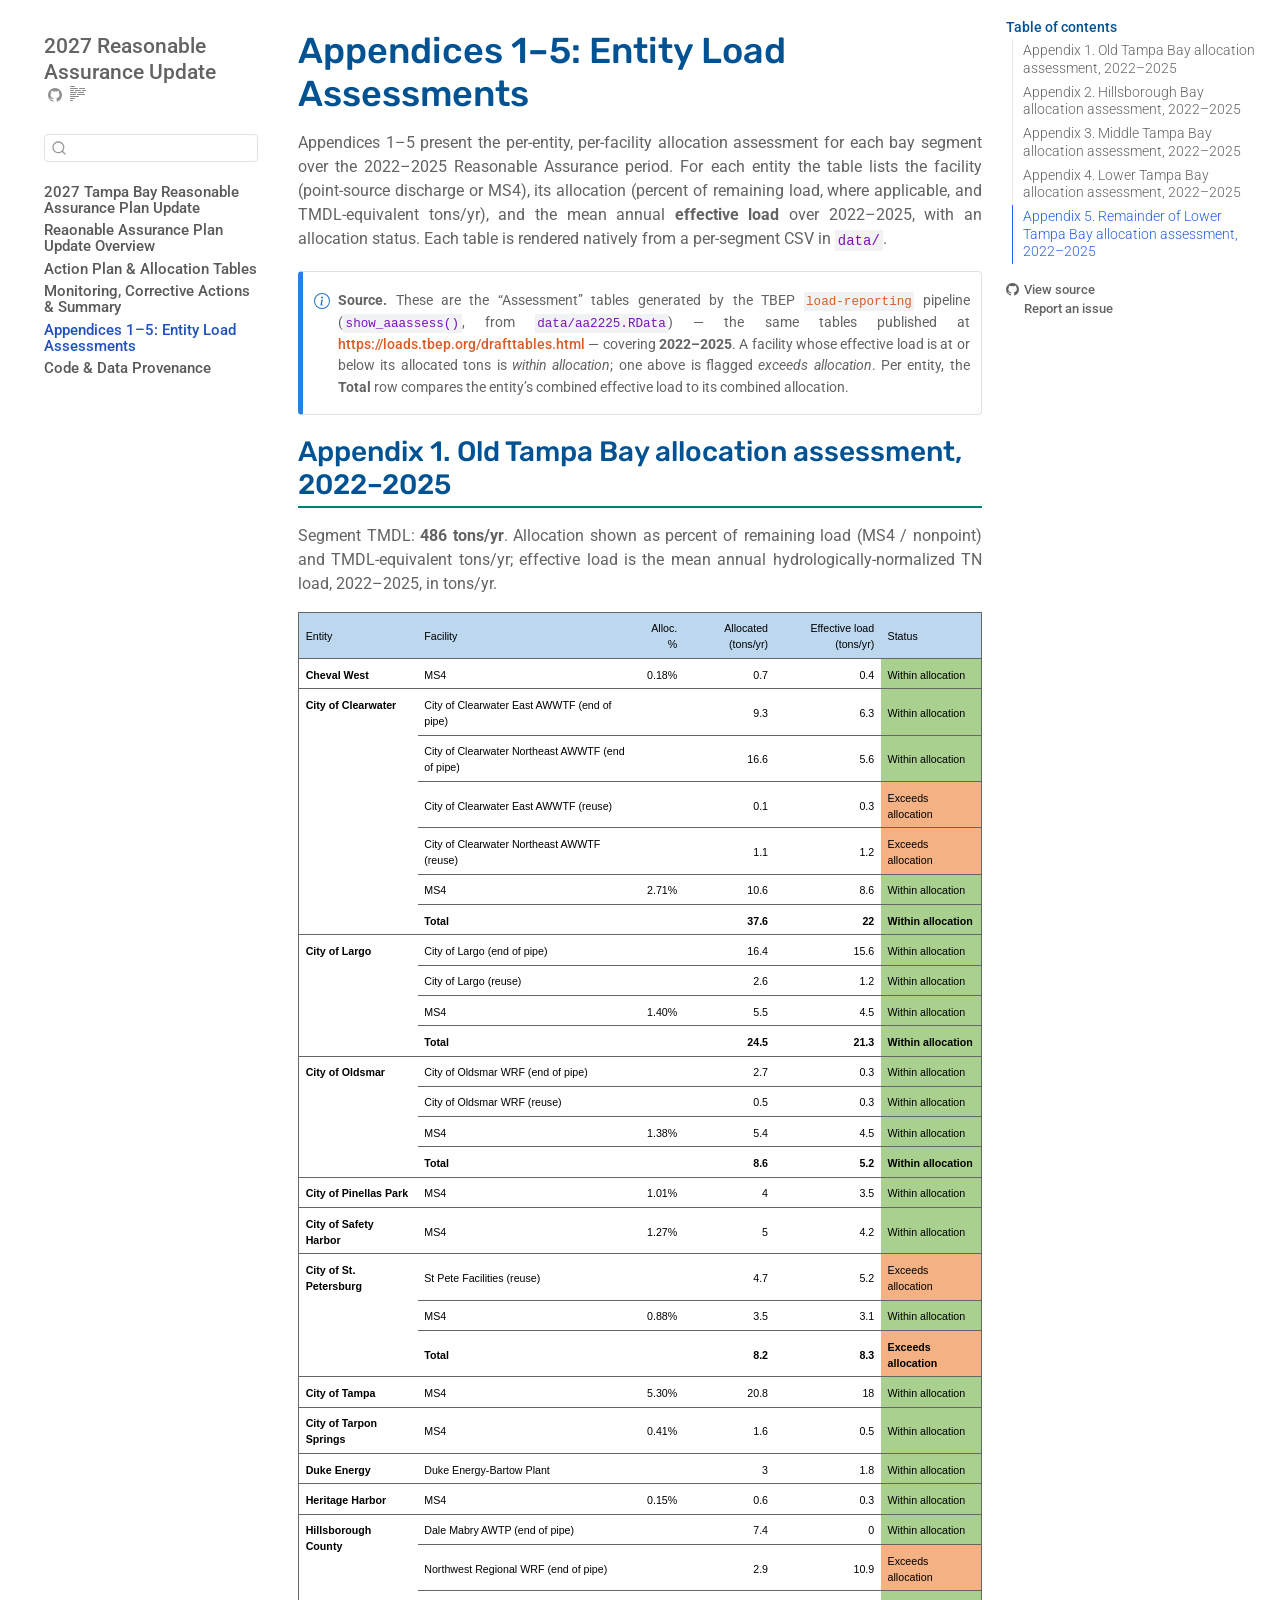
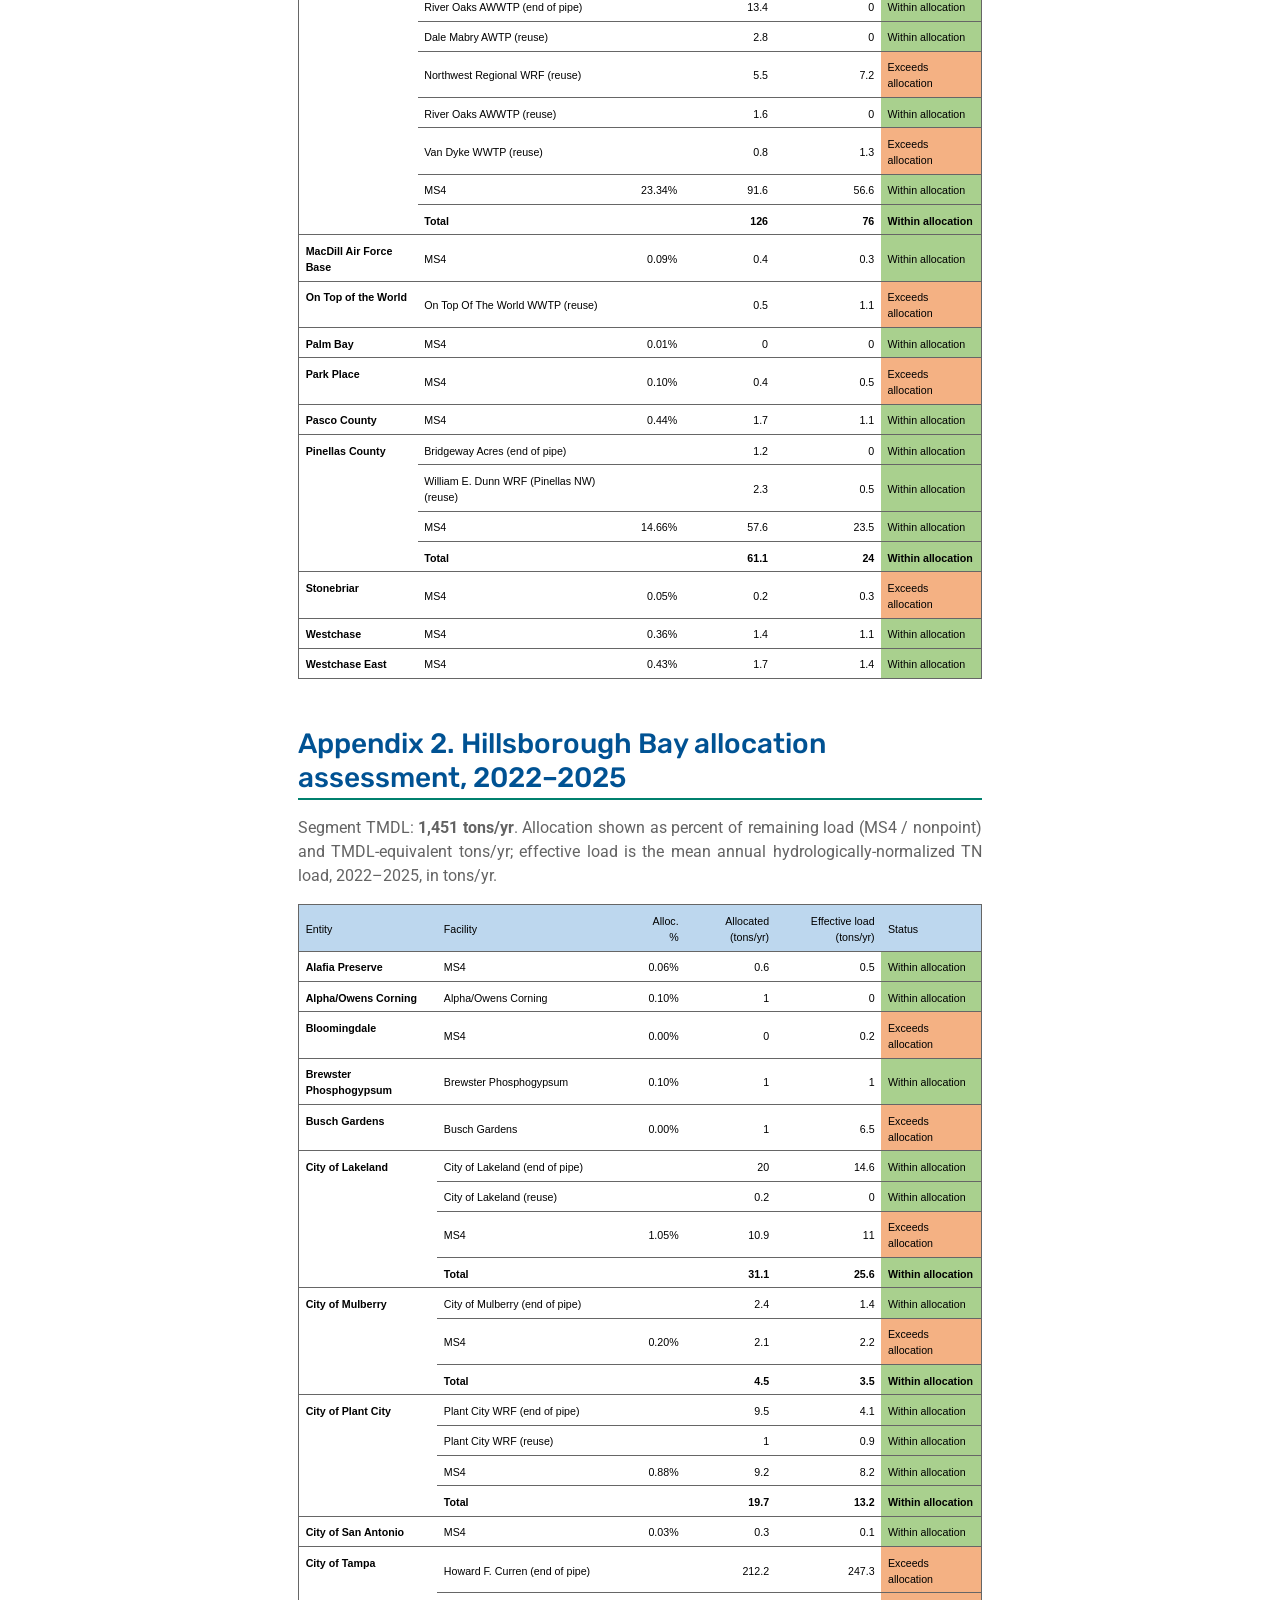
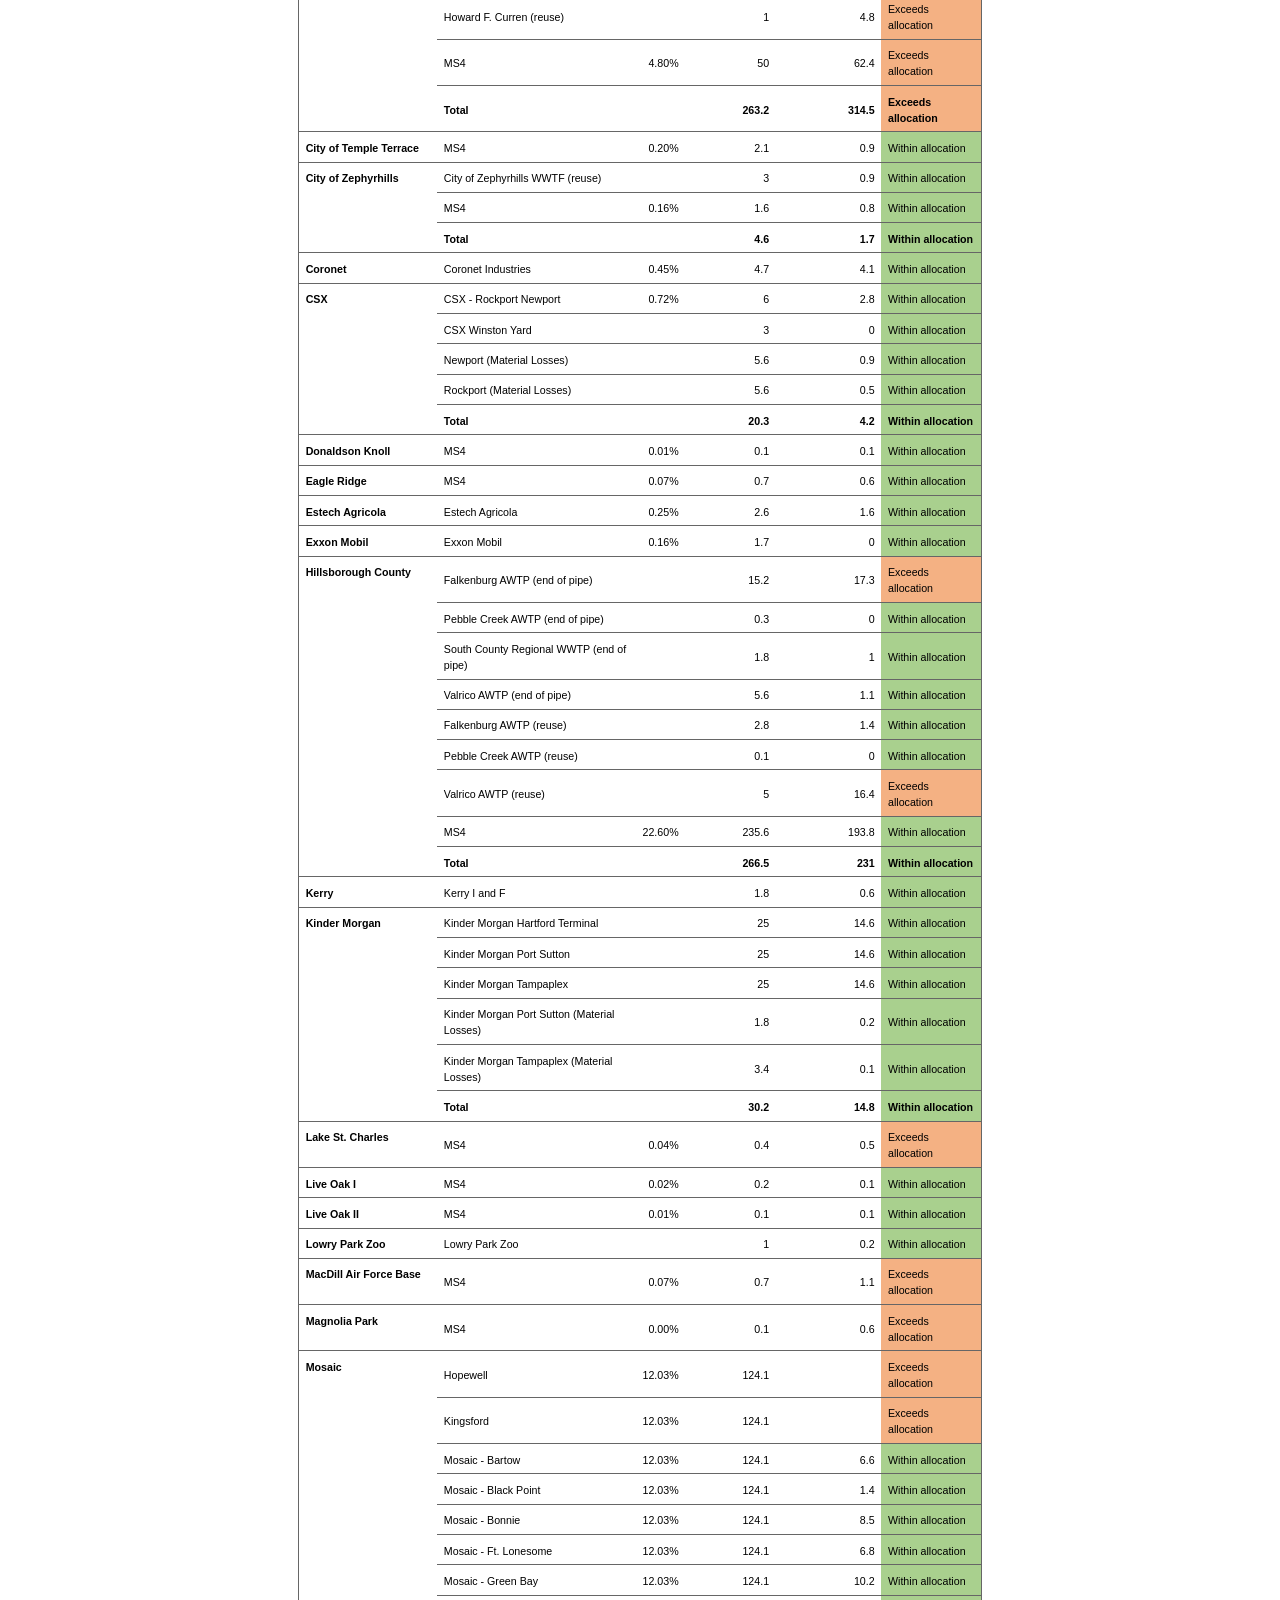
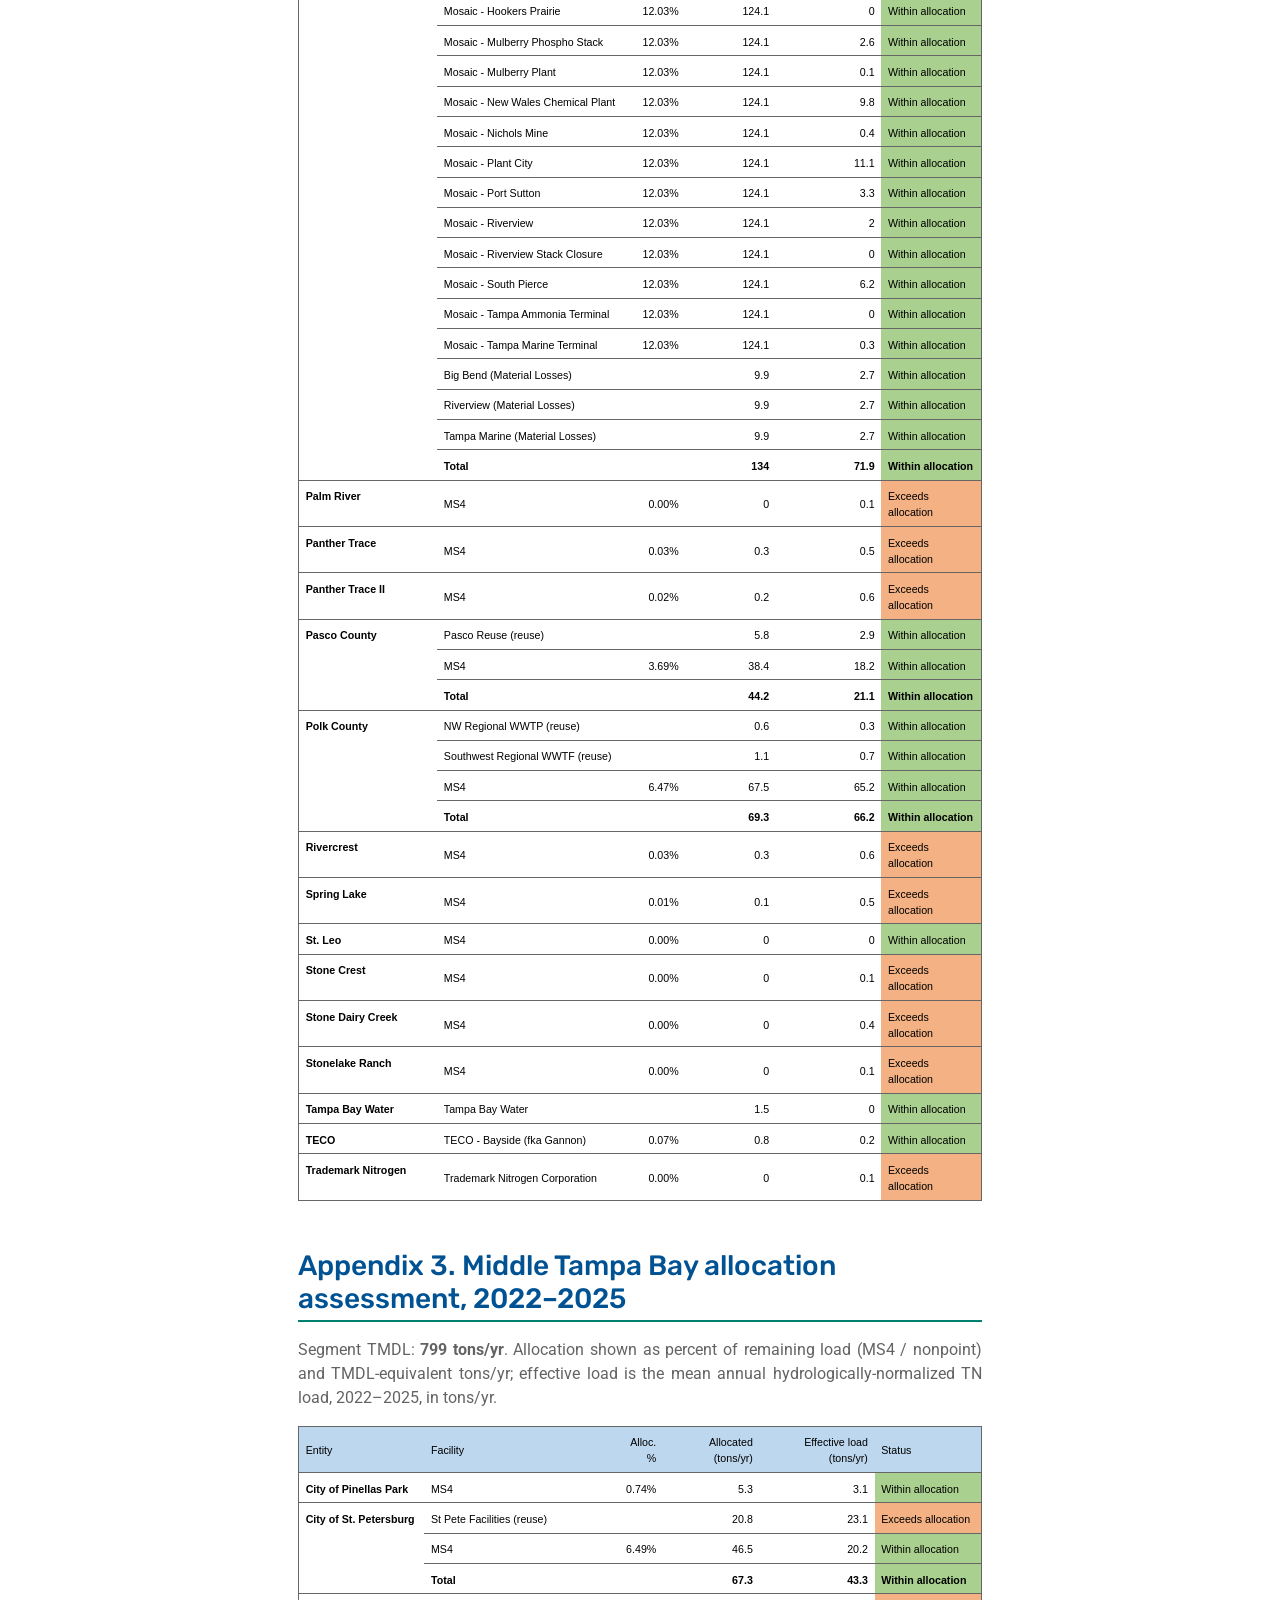
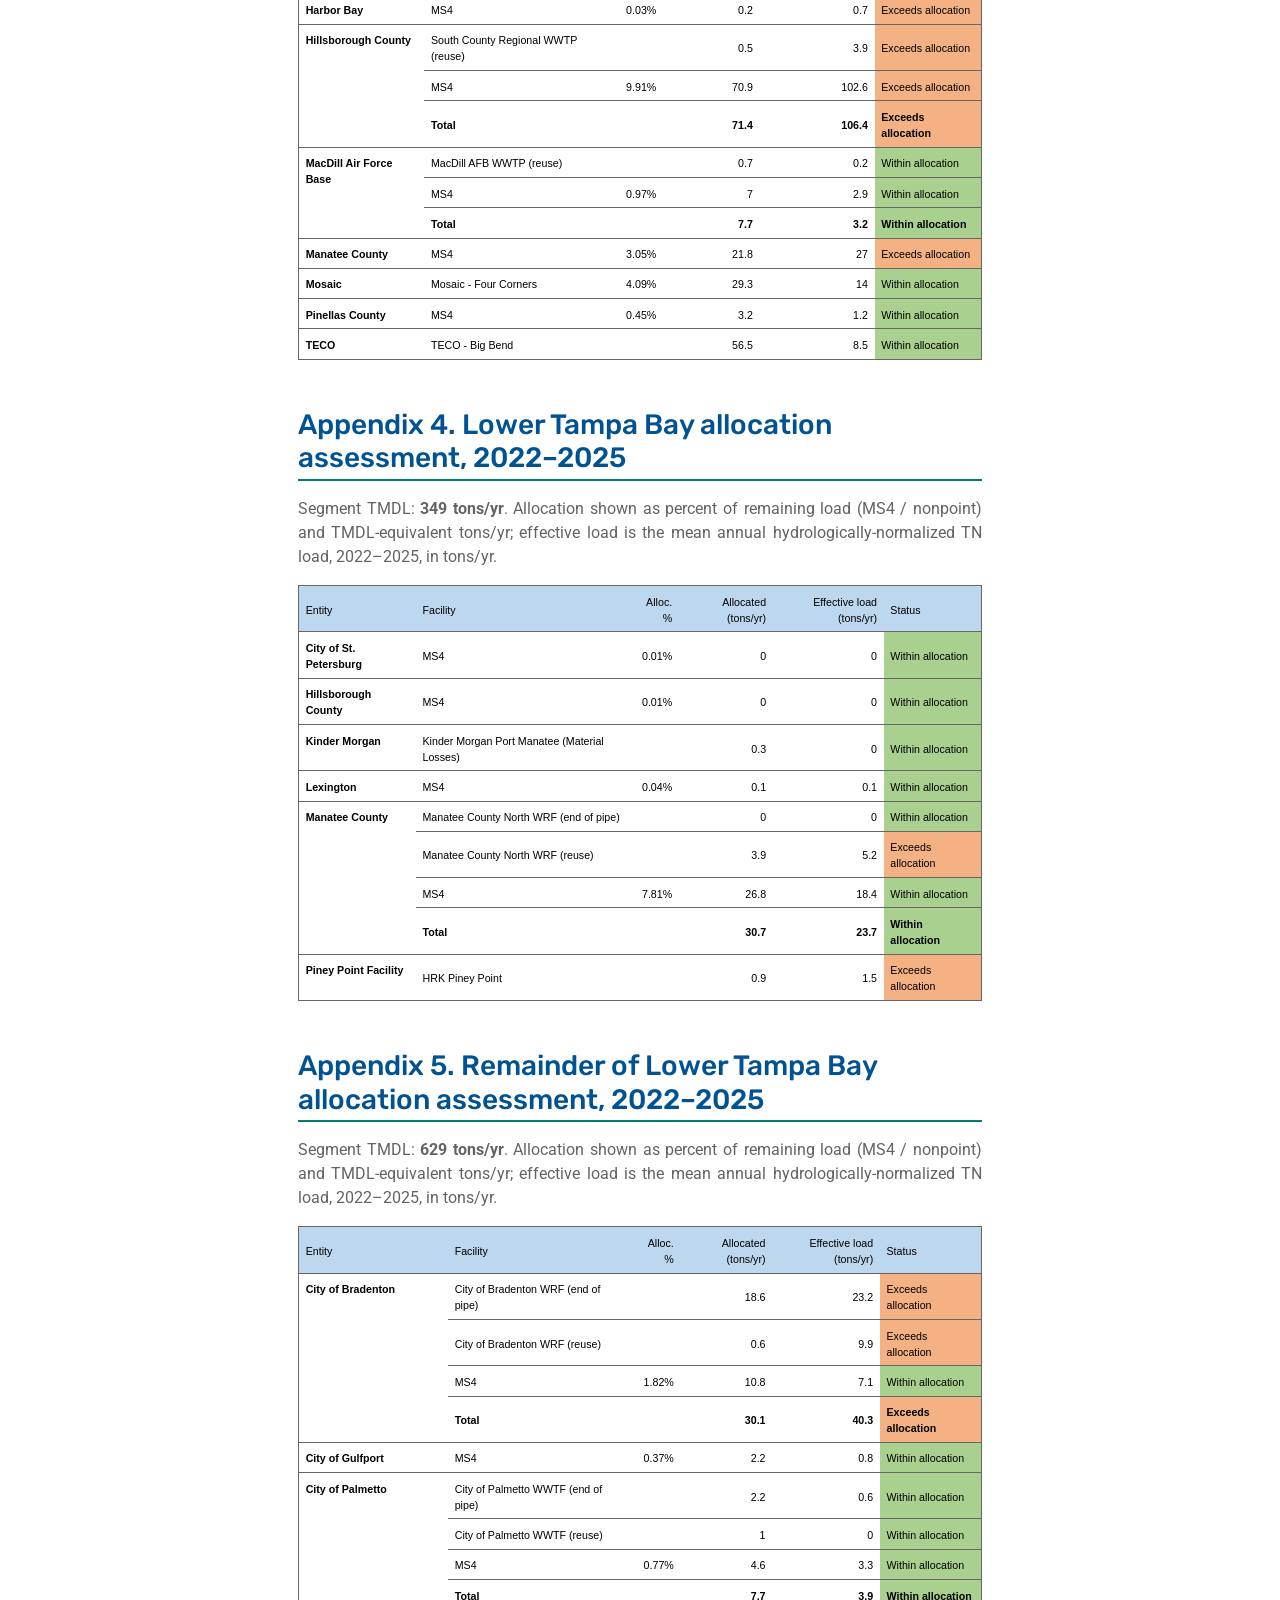
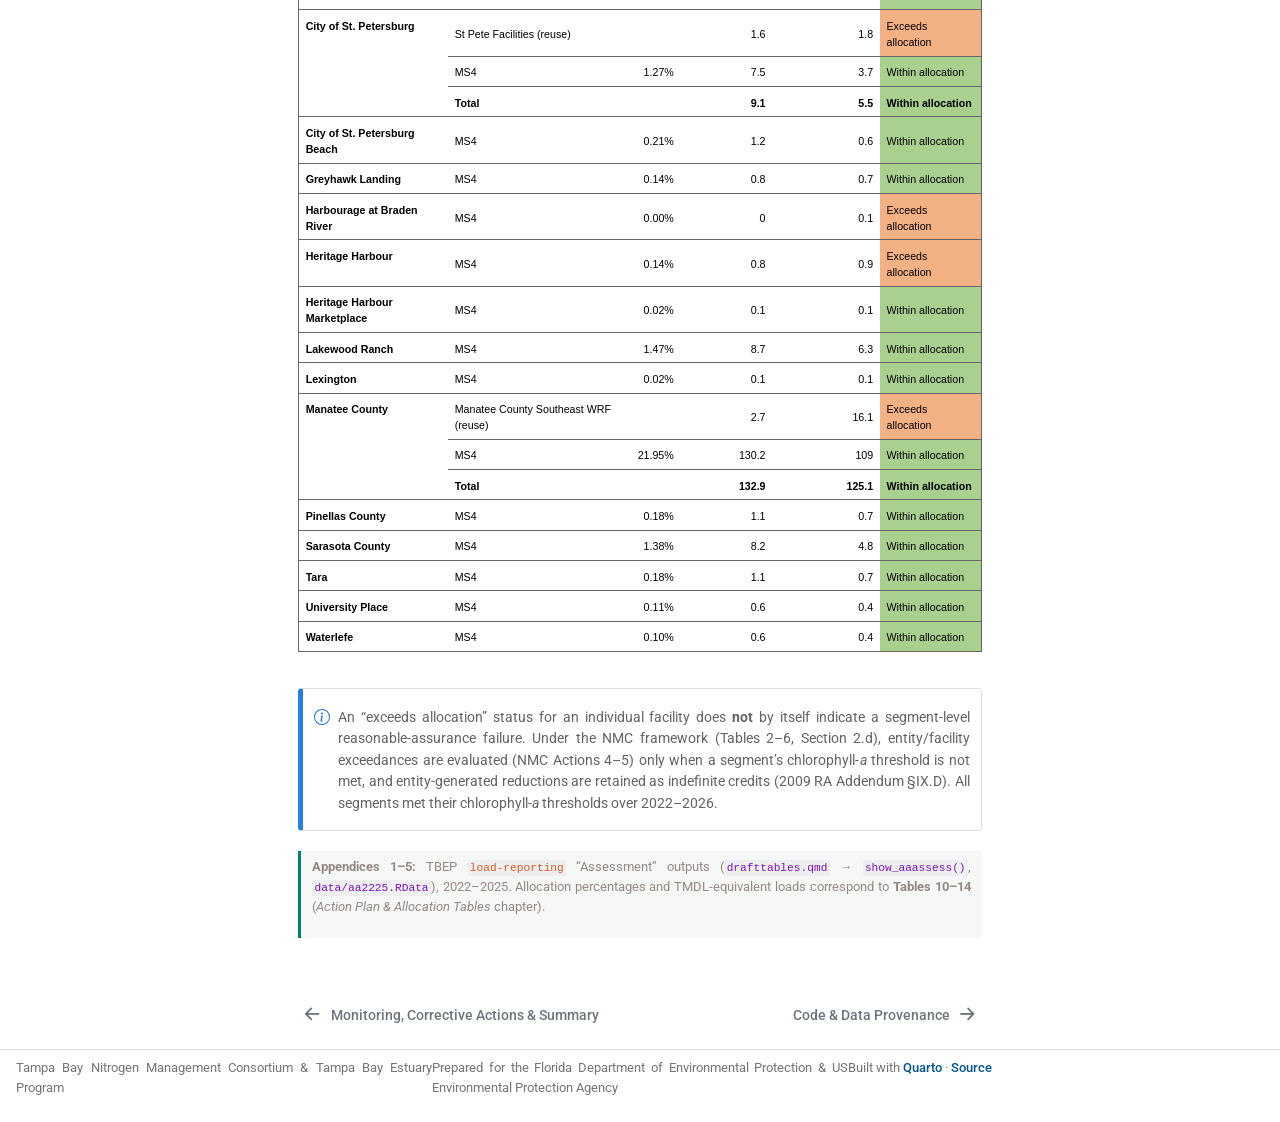
==== commit b087208c: "Quarto structure updates." ====
--- a/docs/appendices.html
+++ b/docs/appendices.html
@@ -6,9 +6,8 @@
 
 <meta name="viewport" content="width=device-width, initial-scale=1.0, user-scalable=yes">
 
-<meta name="description" content="Web companion to the Tampa Bay Nutrient Management Strategy 2027 Reasonable Assurance Update, prepared for the Florida Department of Environmental Protection.">
-
-<title>Appendices 1–5 · Entity Load Assessments – Tampa Bay Nutrient Management Strategy</title>
+
+<title>Appendices 1–5: Entity Load Assessments – 2027 Reasonable Assurance Update</title>
 <style>
 /* Default styles provided by pandoc.
 ** See https://pandoc.org/MANUAL.html#variables-for-html for config info.
@@ -45,7 +44,7 @@
 <link href="site_libs/quarto-html/quarto-syntax-highlighting-845c23b38eaddc0f92fda52bfe77a8c8.css" rel="stylesheet" id="quarto-text-highlighting-styles">
 <script src="site_libs/bootstrap/bootstrap.min.js"></script>
 <link href="site_libs/bootstrap/bootstrap-icons.css" rel="stylesheet">
-<link href="site_libs/bootstrap/bootstrap-148534c36a38df2f415d2bc64ef562a0.min.css" rel="stylesheet" append-hash="true" id="quarto-bootstrap" data-mode="light">
+<link href="site_libs/bootstrap/bootstrap-69bb6b5985513bbafda26faf5162554c.min.css" rel="stylesheet" append-hash="true" id="quarto-bootstrap" data-mode="light">
 <script id="quarto-search-options" type="application/json">{
   "location": "sidebar",
   "copy-button": false,
@@ -91,7 +90,7 @@
       <button type="button" class="quarto-btn-toggle btn" data-bs-toggle="collapse" role="button" data-bs-target=".quarto-sidebar-collapse-item" aria-controls="quarto-sidebar" aria-expanded="false" aria-label="Toggle sidebar navigation" onclick="if (window.quartoToggleHeadroom) { window.quartoToggleHeadroom(); }">
         <i class="bi bi-layout-text-sidebar-reverse"></i>
       </button>
-        <nav class="quarto-page-breadcrumbs" aria-label="breadcrumb"><ol class="breadcrumb"><li class="breadcrumb-item"><a href="./appendices.html"><span class="chapter-title">Appendices 1–5 · Entity Load Assessments</span></a></li></ol></nav>
+        <nav class="quarto-page-breadcrumbs" aria-label="breadcrumb"><ol class="breadcrumb"><li class="breadcrumb-item"><a href="./appendices.html"><span class="chapter-title">Appendices 1–5: Entity Load Assessments</span></a></li></ol></nav>
         <a class="flex-grow-1" role="navigation" data-bs-toggle="collapse" data-bs-target=".quarto-sidebar-collapse-item" aria-controls="quarto-sidebar" aria-expanded="false" aria-label="Toggle sidebar navigation" onclick="if (window.quartoToggleHeadroom) { window.quartoToggleHeadroom(); }">      
         </a>
       <button type="button" class="btn quarto-search-button" aria-label="Search" onclick="window.quartoOpenSearch();">
@@ -106,7 +105,7 @@
   <nav id="quarto-sidebar" class="sidebar collapse collapse-horizontal quarto-sidebar-collapse-item sidebar-navigation floating overflow-auto">
     <div class="pt-lg-2 mt-2 text-left sidebar-header">
     <div class="sidebar-title mb-0 py-0">
-      <a href="./">Tampa Bay Nutrient Management Strategy</a> 
+      <a href="./">2027 Reasonable Assurance Update</a> 
         <div class="sidebar-tools-main">
     <a href="https://github.com/tbep-tech/reasonable-assurance-analysis" title="Source Code" class="quarto-navigation-tool px-1" aria-label="Source Code"><i class="bi bi-github"></i></a>
   <a href="" class="quarto-reader-toggle quarto-navigation-tool px-1" onclick="window.quartoToggleReader(); return false;" title="Toggle reader mode">
@@ -126,12 +125,12 @@
     <ul class="list-unstyled mt-1">
         <li class="sidebar-item">
   <div class="sidebar-item-container"> 
-  <a href="./index.html" class="sidebar-item-text sidebar-link"><span class="chapter-title">Tampa Bay Nutrient Management Strategy</span></a>
+  <a href="./index.html" class="sidebar-item-text sidebar-link"><span class="chapter-title">2027 Tampa Bay Reasonable Assurance Plan Update</span></a>
   </div>
 </li>
         <li class="sidebar-item">
   <div class="sidebar-item-container"> 
-  <a href="./overview.html" class="sidebar-item-text sidebar-link"><span class="chapter-title">Overview</span></a>
+  <a href="./overview.html" class="sidebar-item-text sidebar-link"><span class="chapter-title">Reaonable Assurance Plan Update Overview</span></a>
   </div>
 </li>
         <li class="sidebar-item">
@@ -146,7 +145,7 @@
 </li>
         <li class="sidebar-item">
   <div class="sidebar-item-container"> 
-  <a href="./appendices.html" class="sidebar-item-text sidebar-link active"><span class="chapter-title">Appendices 1–5 · Entity Load Assessments</span></a>
+  <a href="./appendices.html" class="sidebar-item-text sidebar-link active"><span class="chapter-title">Appendices 1–5: Entity Load Assessments</span></a>
   </div>
 </li>
         <li class="sidebar-item">
@@ -164,11 +163,11 @@
     <h2 id="toc-title">Table of contents</h2>
    
   <ul>
-  <li><a href="#appendix-1.-old-tampa-bay-allocation-assessment-20222025" id="toc-appendix-1.-old-tampa-bay-allocation-assessment-20222025" class="nav-link active" data-scroll-target="#appendix-1.-old-tampa-bay-allocation-assessment-20222025">Appendix 1. Old Tampa Bay allocation assessment, 2022–2025</a></li>
-  <li><a href="#appendix-2.-hillsborough-bay-allocation-assessment-20222025" id="toc-appendix-2.-hillsborough-bay-allocation-assessment-20222025" class="nav-link" data-scroll-target="#appendix-2.-hillsborough-bay-allocation-assessment-20222025">Appendix 2. Hillsborough Bay allocation assessment, 2022–2025</a></li>
-  <li><a href="#appendix-3.-middle-tampa-bay-allocation-assessment-20222025" id="toc-appendix-3.-middle-tampa-bay-allocation-assessment-20222025" class="nav-link" data-scroll-target="#appendix-3.-middle-tampa-bay-allocation-assessment-20222025">Appendix 3. Middle Tampa Bay allocation assessment, 2022–2025</a></li>
-  <li><a href="#appendix-4.-lower-tampa-bay-allocation-assessment-20222025" id="toc-appendix-4.-lower-tampa-bay-allocation-assessment-20222025" class="nav-link" data-scroll-target="#appendix-4.-lower-tampa-bay-allocation-assessment-20222025">Appendix 4. Lower Tampa Bay allocation assessment, 2022–2025</a></li>
-  <li><a href="#appendix-5.-remainder-of-lower-tampa-bay-allocation-assessment-20222025" id="toc-appendix-5.-remainder-of-lower-tampa-bay-allocation-assessment-20222025" class="nav-link" data-scroll-target="#appendix-5.-remainder-of-lower-tampa-bay-allocation-assessment-20222025">Appendix 5. Remainder of Lower Tampa Bay allocation assessment, 2022–2025</a></li>
+  <li><a href="#sec-app1" id="toc-sec-app1" class="nav-link active" data-scroll-target="#sec-app1">Appendix 1. Old Tampa Bay allocation assessment, 2022–2025</a></li>
+  <li><a href="#sec-app2" id="toc-sec-app2" class="nav-link" data-scroll-target="#sec-app2">Appendix 2. Hillsborough Bay allocation assessment, 2022–2025</a></li>
+  <li><a href="#sec-app3" id="toc-sec-app3" class="nav-link" data-scroll-target="#sec-app3">Appendix 3. Middle Tampa Bay allocation assessment, 2022–2025</a></li>
+  <li><a href="#sec-app4" id="toc-sec-app4" class="nav-link" data-scroll-target="#sec-app4">Appendix 4. Lower Tampa Bay allocation assessment, 2022–2025</a></li>
+  <li><a href="#sec-app5" id="toc-sec-app5" class="nav-link" data-scroll-target="#sec-app5">Appendix 5. Remainder of Lower Tampa Bay allocation assessment, 2022–2025</a></li>
   </ul>
 <div class="toc-actions"><ul><li><a href="https://github.com/tbep-tech/reasonable-assurance-analysis/blob/main/appendices.qmd" class="toc-action"><i class="bi bi-github"></i>View source</a></li><li><a href="https://github.com/tbep-tech/reasonable-assurance-analysis/issues/new" class="toc-action"><i class="bi empty"></i>Report an issue</a></li></ul></div></nav>
     </div>
@@ -177,7 +176,7 @@
 
 <header id="title-block-header" class="quarto-title-block default">
 <div class="quarto-title">
-<h1 class="title"><span class="chapter-title">Appendices 1–5 · Entity Load Assessments</span></h1>
+<h1 class="title"><span class="chapter-title">Appendices 1–5: Entity Load Assessments</span></h1>
 </div>
 
 
@@ -205,48 +204,48 @@
 </div>
 </div>
 </div>
-<section id="appendix-1.-old-tampa-bay-allocation-assessment-20222025" class="level2">
-<h2 class="anchored" data-anchor-id="appendix-1.-old-tampa-bay-allocation-assessment-20222025">Appendix 1. Old Tampa Bay allocation assessment, 2022–2025</h2>
+<section id="sec-app1" class="level2">
+<h2 class="anchored" data-anchor-id="sec-app1">Appendix 1. Old Tampa Bay allocation assessment, 2022–2025</h2>
 <p>Segment TMDL: <strong>486 tons/yr</strong>. Allocation shown as percent of remaining load (MS4 / nonpoint) and TMDL-equivalent tons/yr; effective load is the mean annual hydrologically-normalized TN load, 2022–2025, in tons/yr.</p>
 <div class="cell">
 <div class="cell-output-display">
-<div class="tabwid"><style>.cl-65a1cdba{table-layout:auto;width:100%;}.cl-65979976{font-family:'Arial';font-size:8pt;font-weight:normal;font-style:normal;text-decoration:none;color:rgba(0, 0, 0, 1.00);background-color:transparent;}.cl-6597998a{font-family:'Arial';font-size:8pt;font-weight:bold;font-style:normal;text-decoration:none;color:rgba(0, 0, 0, 1.00);background-color:transparent;}.cl-659c7644{margin:0;text-align:left;border-bottom: 0 solid rgba(0, 0, 0, 1.00);border-top: 0 solid rgba(0, 0, 0, 1.00);border-left: 0 solid rgba(0, 0, 0, 1.00);border-right: 0 solid rgba(0, 0, 0, 1.00);padding-bottom:5pt;padding-top:5pt;padding-left:5pt;padding-right:5pt;line-height: 1;background-color:transparent;}.cl-659c764e{margin:0;text-align:right;border-bottom: 0 solid rgba(0, 0, 0, 1.00);border-top: 0 solid rgba(0, 0, 0, 1.00);border-left: 0 solid rgba(0, 0, 0, 1.00);border-right: 0 solid rgba(0, 0, 0, 1.00);padding-bottom:5pt;padding-top:5pt;padding-left:5pt;padding-right:5pt;line-height: 1;background-color:transparent;}.cl-659c764f{margin:0;text-align:left;border-bottom: 0 solid rgba(0, 0, 0, 1.00);border-top: 0 solid rgba(0, 0, 0, 1.00);border-left: 0 solid rgba(0, 0, 0, 1.00);border-right: 0 solid rgba(0, 0, 0, 1.00);padding-bottom:5pt;padding-top:5pt;padding-left:5pt;padding-right:5pt;line-height: 1;background-color:transparent;}.cl-659c98e0{background-color:rgba(189, 215, 238, 1.00);vertical-align: middle;border-bottom: 1pt solid rgba(102, 102, 102, 1.00);border-top: 1pt solid rgba(102, 102, 102, 1.00);border-left: 1pt solid rgba(102, 102, 102, 1.00);border-right: 0 solid rgba(0, 0, 0, 1.00);margin-bottom:0;margin-top:0;margin-left:0;margin-right:0;}.cl-659c98ea{background-color:rgba(189, 215, 238, 1.00);vertical-align: middle;border-bottom: 1pt solid rgba(102, 102, 102, 1.00);border-top: 1pt solid rgba(102, 102, 102, 1.00);border-left: 0 solid rgba(0, 0, 0, 1.00);border-right: 0 solid rgba(0, 0, 0, 1.00);margin-bottom:0;margin-top:0;margin-left:0;margin-right:0;}.cl-659c98f4{background-color:rgba(189, 215, 238, 1.00);vertical-align: middle;border-bottom: 1pt solid rgba(102, 102, 102, 1.00);border-top: 1pt solid rgba(102, 102, 102, 1.00);border-left: 0 solid rgba(0, 0, 0, 1.00);border-right: 0 solid rgba(0, 0, 0, 1.00);margin-bottom:0;margin-top:0;margin-left:0;margin-right:0;}.cl-659c98f5{background-color:rgba(189, 215, 238, 1.00);vertical-align: middle;border-bottom: 1pt solid rgba(102, 102, 102, 1.00);border-top: 1pt solid rgba(102, 102, 102, 1.00);border-left: 0 solid rgba(0, 0, 0, 1.00);border-right: 1pt solid rgba(102, 102, 102, 1.00);margin-bottom:0;margin-top:0;margin-left:0;margin-right:0;}.cl-659c98f6{background-color:transparent;vertical-align: top;border-bottom: 1pt solid rgba(102, 102, 102, 1.00);border-top: 0 solid rgba(0, 0, 0, 1.00);border-left: 1pt solid rgba(102, 102, 102, 1.00);border-right: 0 solid rgba(0, 0, 0, 1.00);margin-bottom:0;margin-top:0;margin-left:0;margin-right:0;}.cl-659c98f7{background-color:transparent;vertical-align: middle;border-bottom: 1pt solid rgba(102, 102, 102, 1.00);border-top: 0 solid rgba(0, 0, 0, 1.00);border-left: 0 solid rgba(0, 0, 0, 1.00);border-right: 0 solid rgba(0, 0, 0, 1.00);margin-bottom:0;margin-top:0;margin-left:0;margin-right:0;}.cl-659c98fe{background-color:transparent;vertical-align: middle;border-bottom: 1pt solid rgba(102, 102, 102, 1.00);border-top: 0 solid rgba(0, 0, 0, 1.00);border-left: 0 solid rgba(0, 0, 0, 1.00);border-right: 0 solid rgba(0, 0, 0, 1.00);margin-bottom:0;margin-top:0;margin-left:0;margin-right:0;}.cl-659c98ff{background-color:rgba(169, 208, 142, 1.00);vertical-align: middle;border-bottom: 1pt solid rgba(102, 102, 102, 1.00);border-top: 0 solid rgba(0, 0, 0, 1.00);border-left: 0 solid rgba(0, 0, 0, 1.00);border-right: 1pt solid rgba(102, 102, 102, 1.00);margin-bottom:0;margin-top:0;margin-left:0;margin-right:0;}.cl-659c9908{background-color:transparent;vertical-align: top;border-bottom: 1pt solid rgba(102, 102, 102, 1.00);border-top: 1pt solid rgba(102, 102, 102, 1.00);border-left: 1pt solid rgba(102, 102, 102, 1.00);border-right: 0 solid rgba(0, 0, 0, 1.00);margin-bottom:0;margin-top:0;margin-left:0;margin-right:0;}.cl-659c9909{background-color:transparent;vertical-align: middle;border-bottom: 1pt solid rgba(102, 102, 102, 1.00);border-top: 1pt solid rgba(102, 102, 102, 1.00);border-left: 0 solid rgba(0, 0, 0, 1.00);border-right: 0 solid rgba(0, 0, 0, 1.00);margin-bottom:0;margin-top:0;margin-left:0;margin-right:0;}.cl-659c990a{background-color:transparent;vertical-align: middle;border-bottom: 1pt solid rgba(102, 102, 102, 1.00);border-top: 1pt solid rgba(102, 102, 102, 1.00);border-left: 0 solid rgba(0, 0, 0, 1.00);border-right: 0 solid rgba(0, 0, 0, 1.00);margin-bottom:0;margin-top:0;margin-left:0;margin-right:0;}.cl-659c990b{background-color:rgba(169, 208, 142, 1.00);vertical-align: middle;border-bottom: 1pt solid rgba(102, 102, 102, 1.00);border-top: 1pt solid rgba(102, 102, 102, 1.00);border-left: 0 solid rgba(0, 0, 0, 1.00);border-right: 1pt solid rgba(102, 102, 102, 1.00);margin-bottom:0;margin-top:0;margin-left:0;margin-right:0;}.cl-659c990c{background-color:rgba(244, 177, 131, 1.00);vertical-align: middle;border-bottom: 1pt solid rgba(102, 102, 102, 1.00);border-top: 1pt solid rgba(102, 102, 102, 1.00);border-left: 0 solid rgba(0, 0, 0, 1.00);border-right: 1pt solid rgba(102, 102, 102, 1.00);margin-bottom:0;margin-top:0;margin-left:0;margin-right:0;}</style><table data-quarto-disable-processing="true" class="cl-65a1cdba"><thead><tr style="overflow-wrap:break-word;"><th class="cl-659c98e0"><p class="cl-659c7644"><span class="cl-65979976">Entity</span></p></th><th class="cl-659c98ea"><p class="cl-659c7644"><span class="cl-65979976">Facility</span></p></th><th class="cl-659c98f4"><p class="cl-659c764e"><span class="cl-65979976">Alloc. %</span></p></th><th class="cl-659c98f4"><p class="cl-659c764e"><span class="cl-65979976">Allocated (tons/yr)</span></p></th><th class="cl-659c98f4"><p class="cl-659c764e"><span class="cl-65979976">Effective load (tons/yr)</span></p></th><th class="cl-659c98f5"><p class="cl-659c7644"><span class="cl-65979976">Status</span></p></th></tr></thead><tbody><tr style="overflow-wrap:break-word;"><td class="cl-659c98f6"><p class="cl-659c764f"><span class="cl-6597998a">Cheval West</span></p></td><td class="cl-659c98f7"><p class="cl-659c7644"><span class="cl-65979976">MS4</span></p></td><td class="cl-659c98fe"><p class="cl-659c764e"><span class="cl-65979976">0.18%</span></p></td><td class="cl-659c98fe"><p class="cl-659c764e"><span class="cl-65979976">0.7</span></p></td><td class="cl-659c98fe"><p class="cl-659c764e"><span class="cl-65979976">0.4</span></p></td><td class="cl-659c98ff"><p class="cl-659c7644"><span class="cl-65979976">Within allocation</span></p></td></tr><tr style="overflow-wrap:break-word;"><td rowspan="6" class="cl-659c9908"><p class="cl-659c764f"><span class="cl-6597998a">City of Clearwater</span></p></td><td class="cl-659c9909"><p class="cl-659c7644"><span class="cl-65979976">City of Clearwater East AWWTF (end of pipe)</span></p></td><td class="cl-659c990a"><p class="cl-659c764e"><span class="cl-65979976"></span></p></td><td class="cl-659c990a"><p class="cl-659c764e"><span class="cl-65979976">9.3</span></p></td><td class="cl-659c990a"><p class="cl-659c764e"><span class="cl-65979976">6.3</span></p></td><td class="cl-659c990b"><p class="cl-659c7644"><span class="cl-65979976">Within allocation</span></p></td></tr><tr style="overflow-wrap:break-word;"><td class="cl-659c9909"><p class="cl-659c7644"><span class="cl-65979976">City of Clearwater Northeast AWWTF (end of pipe)</span></p></td><td class="cl-659c990a"><p class="cl-659c764e"><span class="cl-65979976"></span></p></td><td class="cl-659c990a"><p class="cl-659c764e"><span class="cl-65979976">16.6</span></p></td><td class="cl-659c990a"><p class="cl-659c764e"><span class="cl-65979976">5.6</span></p></td><td class="cl-659c990b"><p class="cl-659c7644"><span class="cl-65979976">Within allocation</span></p></td></tr><tr style="overflow-wrap:break-word;"><td class="cl-659c9909"><p class="cl-659c7644"><span class="cl-65979976">City of Clearwater East AWWTF (reuse)</span></p></td><td class="cl-659c990a"><p class="cl-659c764e"><span class="cl-65979976"></span></p></td><td class="cl-659c990a"><p class="cl-659c764e"><span class="cl-65979976">0.1</span></p></td><td class="cl-659c990a"><p class="cl-659c764e"><span class="cl-65979976">0.3</span></p></td><td class="cl-659c990c"><p class="cl-659c7644"><span class="cl-65979976">Exceeds allocation</span></p></td></tr><tr style="overflow-wrap:break-word;"><td class="cl-659c9909"><p class="cl-659c7644"><span class="cl-65979976">City of Clearwater Northeast AWWTF (reuse)</span></p></td><td class="cl-659c990a"><p class="cl-659c764e"><span class="cl-65979976"></span></p></td><td class="cl-659c990a"><p class="cl-659c764e"><span class="cl-65979976">1.1</span></p></td><td class="cl-659c990a"><p class="cl-659c764e"><span class="cl-65979976">1.2</span></p></td><td class="cl-659c990c"><p class="cl-659c7644"><span class="cl-65979976">Exceeds allocation</span></p></td></tr><tr style="overflow-wrap:break-word;"><td class="cl-659c9909"><p class="cl-659c7644"><span class="cl-65979976">MS4</span></p></td><td class="cl-659c990a"><p class="cl-659c764e"><span class="cl-65979976">2.71%</span></p></td><td class="cl-659c990a"><p class="cl-659c764e"><span class="cl-65979976">10.6</span></p></td><td class="cl-659c990a"><p class="cl-659c764e"><span class="cl-65979976">8.6</span></p></td><td class="cl-659c990b"><p class="cl-659c7644"><span class="cl-65979976">Within allocation</span></p></td></tr><tr style="overflow-wrap:break-word;"><td class="cl-659c9909"><p class="cl-659c7644"><span class="cl-6597998a">Total</span></p></td><td class="cl-659c990a"><p class="cl-659c764e"><span class="cl-6597998a"></span></p></td><td class="cl-659c990a"><p class="cl-659c764e"><span class="cl-6597998a">37.6</span></p></td><td class="cl-659c990a"><p class="cl-659c764e"><span class="cl-6597998a">22</span></p></td><td class="cl-659c990b"><p class="cl-659c7644"><span class="cl-6597998a">Within allocation</span></p></td></tr><tr style="overflow-wrap:break-word;"><td rowspan="4" class="cl-659c9908"><p class="cl-659c764f"><span class="cl-6597998a">City of Largo</span></p></td><td class="cl-659c9909"><p class="cl-659c7644"><span class="cl-65979976">City of Largo (end of pipe)</span></p></td><td class="cl-659c990a"><p class="cl-659c764e"><span class="cl-65979976"></span></p></td><td class="cl-659c990a"><p class="cl-659c764e"><span class="cl-65979976">16.4</span></p></td><td class="cl-659c990a"><p class="cl-659c764e"><span class="cl-65979976">15.6</span></p></td><td class="cl-659c990b"><p class="cl-659c7644"><span class="cl-65979976">Within allocation</span></p></td></tr><tr style="overflow-wrap:break-word;"><td class="cl-659c9909"><p class="cl-659c7644"><span class="cl-65979976">City of Largo (reuse)</span></p></td><td class="cl-659c990a"><p class="cl-659c764e"><span class="cl-65979976"></span></p></td><td class="cl-659c990a"><p class="cl-659c764e"><span class="cl-65979976">2.6</span></p></td><td class="cl-659c990a"><p class="cl-659c764e"><span class="cl-65979976">1.2</span></p></td><td class="cl-659c990b"><p class="cl-659c7644"><span class="cl-65979976">Within allocation</span></p></td></tr><tr style="overflow-wrap:break-word;"><td class="cl-659c9909"><p class="cl-659c7644"><span class="cl-65979976">MS4</span></p></td><td class="cl-659c990a"><p class="cl-659c764e"><span class="cl-65979976">1.40%</span></p></td><td class="cl-659c990a"><p class="cl-659c764e"><span class="cl-65979976">5.5</span></p></td><td class="cl-659c990a"><p class="cl-659c764e"><span class="cl-65979976">4.5</span></p></td><td class="cl-659c990b"><p class="cl-659c7644"><span class="cl-65979976">Within allocation</span></p></td></tr><tr style="overflow-wrap:break-word;"><td class="cl-659c9909"><p class="cl-659c7644"><span class="cl-6597998a">Total</span></p></td><td class="cl-659c990a"><p class="cl-659c764e"><span class="cl-6597998a"></span></p></td><td class="cl-659c990a"><p class="cl-659c764e"><span class="cl-6597998a">24.5</span></p></td><td class="cl-659c990a"><p class="cl-659c764e"><span class="cl-6597998a">21.3</span></p></td><td class="cl-659c990b"><p class="cl-659c7644"><span class="cl-6597998a">Within allocation</span></p></td></tr><tr style="overflow-wrap:break-word;"><td rowspan="4" class="cl-659c9908"><p class="cl-659c764f"><span class="cl-6597998a">City of Oldsmar</span></p></td><td class="cl-659c9909"><p class="cl-659c7644"><span class="cl-65979976">City of Oldsmar WRF (end of pipe)</span></p></td><td class="cl-659c990a"><p class="cl-659c764e"><span class="cl-65979976"></span></p></td><td class="cl-659c990a"><p class="cl-659c764e"><span class="cl-65979976">2.7</span></p></td><td class="cl-659c990a"><p class="cl-659c764e"><span class="cl-65979976">0.3</span></p></td><td class="cl-659c990b"><p class="cl-659c7644"><span class="cl-65979976">Within allocation</span></p></td></tr><tr style="overflow-wrap:break-word;"><td class="cl-659c9909"><p class="cl-659c7644"><span class="cl-65979976">City of Oldsmar WRF (reuse)</span></p></td><td class="cl-659c990a"><p class="cl-659c764e"><span class="cl-65979976"></span></p></td><td class="cl-659c990a"><p class="cl-659c764e"><span class="cl-65979976">0.5</span></p></td><td class="cl-659c990a"><p class="cl-659c764e"><span class="cl-65979976">0.3</span></p></td><td class="cl-659c990b"><p class="cl-659c7644"><span class="cl-65979976">Within allocation</span></p></td></tr><tr style="overflow-wrap:break-word;"><td class="cl-659c9909"><p class="cl-659c7644"><span class="cl-65979976">MS4</span></p></td><td class="cl-659c990a"><p class="cl-659c764e"><span class="cl-65979976">1.38%</span></p></td><td class="cl-659c990a"><p class="cl-659c764e"><span class="cl-65979976">5.4</span></p></td><td class="cl-659c990a"><p class="cl-659c764e"><span class="cl-65979976">4.5</span></p></td><td class="cl-659c990b"><p class="cl-659c7644"><span class="cl-65979976">Within allocation</span></p></td></tr><tr style="overflow-wrap:break-word;"><td class="cl-659c9909"><p class="cl-659c7644"><span class="cl-6597998a">Total</span></p></td><td class="cl-659c990a"><p class="cl-659c764e"><span class="cl-6597998a"></span></p></td><td class="cl-659c990a"><p class="cl-659c764e"><span class="cl-6597998a">8.6</span></p></td><td class="cl-659c990a"><p class="cl-659c764e"><span class="cl-6597998a">5.2</span></p></td><td class="cl-659c990b"><p class="cl-659c7644"><span class="cl-6597998a">Within allocation</span></p></td></tr><tr style="overflow-wrap:break-word;"><td class="cl-659c9908"><p class="cl-659c764f"><span class="cl-6597998a">City of Pinellas Park</span></p></td><td class="cl-659c9909"><p class="cl-659c7644"><span class="cl-65979976">MS4</span></p></td><td class="cl-659c990a"><p class="cl-659c764e"><span class="cl-65979976">1.01%</span></p></td><td class="cl-659c990a"><p class="cl-659c764e"><span class="cl-65979976">4</span></p></td><td class="cl-659c990a"><p class="cl-659c764e"><span class="cl-65979976">3.5</span></p></td><td class="cl-659c990b"><p class="cl-659c7644"><span class="cl-65979976">Within allocation</span></p></td></tr><tr style="overflow-wrap:break-word;"><td class="cl-659c9908"><p class="cl-659c764f"><span class="cl-6597998a">City of Safety Harbor</span></p></td><td class="cl-659c9909"><p class="cl-659c7644"><span class="cl-65979976">MS4</span></p></td><td class="cl-659c990a"><p class="cl-659c764e"><span class="cl-65979976">1.27%</span></p></td><td class="cl-659c990a"><p class="cl-659c764e"><span class="cl-65979976">5</span></p></td><td class="cl-659c990a"><p class="cl-659c764e"><span class="cl-65979976">4.2</span></p></td><td class="cl-659c990b"><p class="cl-659c7644"><span class="cl-65979976">Within allocation</span></p></td></tr><tr style="overflow-wrap:break-word;"><td rowspan="3" class="cl-659c9908"><p class="cl-659c764f"><span class="cl-6597998a">City of St. Petersburg</span></p></td><td class="cl-659c9909"><p class="cl-659c7644"><span class="cl-65979976">St Pete Facilities (reuse)</span></p></td><td class="cl-659c990a"><p class="cl-659c764e"><span class="cl-65979976"></span></p></td><td class="cl-659c990a"><p class="cl-659c764e"><span class="cl-65979976">4.7</span></p></td><td class="cl-659c990a"><p class="cl-659c764e"><span class="cl-65979976">5.2</span></p></td><td class="cl-659c990c"><p class="cl-659c7644"><span class="cl-65979976">Exceeds allocation</span></p></td></tr><tr style="overflow-wrap:break-word;"><td class="cl-659c9909"><p class="cl-659c7644"><span class="cl-65979976">MS4</span></p></td><td class="cl-659c990a"><p class="cl-659c764e"><span class="cl-65979976">0.88%</span></p></td><td class="cl-659c990a"><p class="cl-659c764e"><span class="cl-65979976">3.5</span></p></td><td class="cl-659c990a"><p class="cl-659c764e"><span class="cl-65979976">3.1</span></p></td><td class="cl-659c990b"><p class="cl-659c7644"><span class="cl-65979976">Within allocation</span></p></td></tr><tr style="overflow-wrap:break-word;"><td class="cl-659c9909"><p class="cl-659c7644"><span class="cl-6597998a">Total</span></p></td><td class="cl-659c990a"><p class="cl-659c764e"><span class="cl-6597998a"></span></p></td><td class="cl-659c990a"><p class="cl-659c764e"><span class="cl-6597998a">8.2</span></p></td><td class="cl-659c990a"><p class="cl-659c764e"><span class="cl-6597998a">8.3</span></p></td><td class="cl-659c990c"><p class="cl-659c7644"><span class="cl-6597998a">Exceeds allocation</span></p></td></tr><tr style="overflow-wrap:break-word;"><td class="cl-659c9908"><p class="cl-659c764f"><span class="cl-6597998a">City of Tampa</span></p></td><td class="cl-659c9909"><p class="cl-659c7644"><span class="cl-65979976">MS4</span></p></td><td class="cl-659c990a"><p class="cl-659c764e"><span class="cl-65979976">5.30%</span></p></td><td class="cl-659c990a"><p class="cl-659c764e"><span class="cl-65979976">20.8</span></p></td><td class="cl-659c990a"><p class="cl-659c764e"><span class="cl-65979976">18</span></p></td><td class="cl-659c990b"><p class="cl-659c7644"><span class="cl-65979976">Within allocation</span></p></td></tr><tr style="overflow-wrap:break-word;"><td class="cl-659c9908"><p class="cl-659c764f"><span class="cl-6597998a">City of Tarpon Springs</span></p></td><td class="cl-659c9909"><p class="cl-659c7644"><span class="cl-65979976">MS4</span></p></td><td class="cl-659c990a"><p class="cl-659c764e"><span class="cl-65979976">0.41%</span></p></td><td class="cl-659c990a"><p class="cl-659c764e"><span class="cl-65979976">1.6</span></p></td><td class="cl-659c990a"><p class="cl-659c764e"><span class="cl-65979976">0.5</span></p></td><td class="cl-659c990b"><p class="cl-659c7644"><span class="cl-65979976">Within allocation</span></p></td></tr><tr style="overflow-wrap:break-word;"><td class="cl-659c9908"><p class="cl-659c764f"><span class="cl-6597998a">Duke Energy</span></p></td><td class="cl-659c9909"><p class="cl-659c7644"><span class="cl-65979976">Duke Energy-Bartow Plant</span></p></td><td class="cl-659c990a"><p class="cl-659c764e"><span class="cl-65979976"></span></p></td><td class="cl-659c990a"><p class="cl-659c764e"><span class="cl-65979976">3</span></p></td><td class="cl-659c990a"><p class="cl-659c764e"><span class="cl-65979976">1.8</span></p></td><td class="cl-659c990b"><p class="cl-659c7644"><span class="cl-65979976">Within allocation</span></p></td></tr><tr style="overflow-wrap:break-word;"><td class="cl-659c9908"><p class="cl-659c764f"><span class="cl-6597998a">Heritage Harbor</span></p></td><td class="cl-659c9909"><p class="cl-659c7644"><span class="cl-65979976">MS4</span></p></td><td class="cl-659c990a"><p class="cl-659c764e"><span class="cl-65979976">0.15%</span></p></td><td class="cl-659c990a"><p class="cl-659c764e"><span class="cl-65979976">0.6</span></p></td><td class="cl-659c990a"><p class="cl-659c764e"><span class="cl-65979976">0.3</span></p></td><td class="cl-659c990b"><p class="cl-659c7644"><span class="cl-65979976">Within allocation</span></p></td></tr><tr style="overflow-wrap:break-word;"><td rowspan="9" class="cl-659c9908"><p class="cl-659c764f"><span class="cl-6597998a">Hillsborough County</span></p></td><td class="cl-659c9909"><p class="cl-659c7644"><span class="cl-65979976">Dale Mabry AWTP (end of pipe)</span></p></td><td class="cl-659c990a"><p class="cl-659c764e"><span class="cl-65979976"></span></p></td><td class="cl-659c990a"><p class="cl-659c764e"><span class="cl-65979976">7.4</span></p></td><td class="cl-659c990a"><p class="cl-659c764e"><span class="cl-65979976">0</span></p></td><td class="cl-659c990b"><p class="cl-659c7644"><span class="cl-65979976">Within allocation</span></p></td></tr><tr style="overflow-wrap:break-word;"><td class="cl-659c9909"><p class="cl-659c7644"><span class="cl-65979976">Northwest Regional WRF (end of pipe)</span></p></td><td class="cl-659c990a"><p class="cl-659c764e"><span class="cl-65979976"></span></p></td><td class="cl-659c990a"><p class="cl-659c764e"><span class="cl-65979976">2.9</span></p></td><td class="cl-659c990a"><p class="cl-659c764e"><span class="cl-65979976">10.9</span></p></td><td class="cl-659c990c"><p class="cl-659c7644"><span class="cl-65979976">Exceeds allocation</span></p></td></tr><tr style="overflow-wrap:break-word;"><td class="cl-659c9909"><p class="cl-659c7644"><span class="cl-65979976">River Oaks AWWTP (end of pipe)</span></p></td><td class="cl-659c990a"><p class="cl-659c764e"><span class="cl-65979976"></span></p></td><td class="cl-659c990a"><p class="cl-659c764e"><span class="cl-65979976">13.4</span></p></td><td class="cl-659c990a"><p class="cl-659c764e"><span class="cl-65979976">0</span></p></td><td class="cl-659c990b"><p class="cl-659c7644"><span class="cl-65979976">Within allocation</span></p></td></tr><tr style="overflow-wrap:break-word;"><td class="cl-659c9909"><p class="cl-659c7644"><span class="cl-65979976">Dale Mabry AWTP (reuse)</span></p></td><td class="cl-659c990a"><p class="cl-659c764e"><span class="cl-65979976"></span></p></td><td class="cl-659c990a"><p class="cl-659c764e"><span class="cl-65979976">2.8</span></p></td><td class="cl-659c990a"><p class="cl-659c764e"><span class="cl-65979976">0</span></p></td><td class="cl-659c990b"><p class="cl-659c7644"><span class="cl-65979976">Within allocation</span></p></td></tr><tr style="overflow-wrap:break-word;"><td class="cl-659c9909"><p class="cl-659c7644"><span class="cl-65979976">Northwest Regional WRF (reuse)</span></p></td><td class="cl-659c990a"><p class="cl-659c764e"><span class="cl-65979976"></span></p></td><td class="cl-659c990a"><p class="cl-659c764e"><span class="cl-65979976">5.5</span></p></td><td class="cl-659c990a"><p class="cl-659c764e"><span class="cl-65979976">7.2</span></p></td><td class="cl-659c990c"><p class="cl-659c7644"><span class="cl-65979976">Exceeds allocation</span></p></td></tr><tr style="overflow-wrap:break-word;"><td class="cl-659c9909"><p class="cl-659c7644"><span class="cl-65979976">River Oaks AWWTP (reuse)</span></p></td><td class="cl-659c990a"><p class="cl-659c764e"><span class="cl-65979976"></span></p></td><td class="cl-659c990a"><p class="cl-659c764e"><span class="cl-65979976">1.6</span></p></td><td class="cl-659c990a"><p class="cl-659c764e"><span class="cl-65979976">0</span></p></td><td class="cl-659c990b"><p class="cl-659c7644"><span class="cl-65979976">Within allocation</span></p></td></tr><tr style="overflow-wrap:break-word;"><td class="cl-659c9909"><p class="cl-659c7644"><span class="cl-65979976">Van Dyke WWTP (reuse)</span></p></td><td class="cl-659c990a"><p class="cl-659c764e"><span class="cl-65979976"></span></p></td><td class="cl-659c990a"><p class="cl-659c764e"><span class="cl-65979976">0.8</span></p></td><td class="cl-659c990a"><p class="cl-659c764e"><span class="cl-65979976">1.3</span></p></td><td class="cl-659c990c"><p class="cl-659c7644"><span class="cl-65979976">Exceeds allocation</span></p></td></tr><tr style="overflow-wrap:break-word;"><td class="cl-659c9909"><p class="cl-659c7644"><span class="cl-65979976">MS4</span></p></td><td class="cl-659c990a"><p class="cl-659c764e"><span class="cl-65979976">23.34%</span></p></td><td class="cl-659c990a"><p class="cl-659c764e"><span class="cl-65979976">91.6</span></p></td><td class="cl-659c990a"><p class="cl-659c764e"><span class="cl-65979976">56.6</span></p></td><td class="cl-659c990b"><p class="cl-659c7644"><span class="cl-65979976">Within allocation</span></p></td></tr><tr style="overflow-wrap:break-word;"><td class="cl-659c9909"><p class="cl-659c7644"><span class="cl-6597998a">Total</span></p></td><td class="cl-659c990a"><p class="cl-659c764e"><span class="cl-6597998a"></span></p></td><td class="cl-659c990a"><p class="cl-659c764e"><span class="cl-6597998a">126</span></p></td><td class="cl-659c990a"><p class="cl-659c764e"><span class="cl-6597998a">76</span></p></td><td class="cl-659c990b"><p class="cl-659c7644"><span class="cl-6597998a">Within allocation</span></p></td></tr><tr style="overflow-wrap:break-word;"><td class="cl-659c9908"><p class="cl-659c764f"><span class="cl-6597998a">MacDill Air Force Base</span></p></td><td class="cl-659c9909"><p class="cl-659c7644"><span class="cl-65979976">MS4</span></p></td><td class="cl-659c990a"><p class="cl-659c764e"><span class="cl-65979976">0.09%</span></p></td><td class="cl-659c990a"><p class="cl-659c764e"><span class="cl-65979976">0.4</span></p></td><td class="cl-659c990a"><p class="cl-659c764e"><span class="cl-65979976">0.3</span></p></td><td class="cl-659c990b"><p class="cl-659c7644"><span class="cl-65979976">Within allocation</span></p></td></tr><tr style="overflow-wrap:break-word;"><td class="cl-659c9908"><p class="cl-659c764f"><span class="cl-6597998a">On Top of the World</span></p></td><td class="cl-659c9909"><p class="cl-659c7644"><span class="cl-65979976">On Top Of The World WWTP (reuse)</span></p></td><td class="cl-659c990a"><p class="cl-659c764e"><span class="cl-65979976"></span></p></td><td class="cl-659c990a"><p class="cl-659c764e"><span class="cl-65979976">0.5</span></p></td><td class="cl-659c990a"><p class="cl-659c764e"><span class="cl-65979976">1.1</span></p></td><td class="cl-659c990c"><p class="cl-659c7644"><span class="cl-65979976">Exceeds allocation</span></p></td></tr><tr style="overflow-wrap:break-word;"><td class="cl-659c9908"><p class="cl-659c764f"><span class="cl-6597998a">Palm Bay</span></p></td><td class="cl-659c9909"><p class="cl-659c7644"><span class="cl-65979976">MS4</span></p></td><td class="cl-659c990a"><p class="cl-659c764e"><span class="cl-65979976">0.01%</span></p></td><td class="cl-659c990a"><p class="cl-659c764e"><span class="cl-65979976">0</span></p></td><td class="cl-659c990a"><p class="cl-659c764e"><span class="cl-65979976">0</span></p></td><td class="cl-659c990b"><p class="cl-659c7644"><span class="cl-65979976">Within allocation</span></p></td></tr><tr style="overflow-wrap:break-word;"><td class="cl-659c9908"><p class="cl-659c764f"><span class="cl-6597998a">Park Place</span></p></td><td class="cl-659c9909"><p class="cl-659c7644"><span class="cl-65979976">MS4</span></p></td><td class="cl-659c990a"><p class="cl-659c764e"><span class="cl-65979976">0.10%</span></p></td><td class="cl-659c990a"><p class="cl-659c764e"><span class="cl-65979976">0.4</span></p></td><td class="cl-659c990a"><p class="cl-659c764e"><span class="cl-65979976">0.5</span></p></td><td class="cl-659c990c"><p class="cl-659c7644"><span class="cl-65979976">Exceeds allocation</span></p></td></tr><tr style="overflow-wrap:break-word;"><td class="cl-659c9908"><p class="cl-659c764f"><span class="cl-6597998a">Pasco County</span></p></td><td class="cl-659c9909"><p class="cl-659c7644"><span class="cl-65979976">MS4</span></p></td><td class="cl-659c990a"><p class="cl-659c764e"><span class="cl-65979976">0.44%</span></p></td><td class="cl-659c990a"><p class="cl-659c764e"><span class="cl-65979976">1.7</span></p></td><td class="cl-659c990a"><p class="cl-659c764e"><span class="cl-65979976">1.1</span></p></td><td class="cl-659c990b"><p class="cl-659c7644"><span class="cl-65979976">Within allocation</span></p></td></tr><tr style="overflow-wrap:break-word;"><td rowspan="4" class="cl-659c9908"><p class="cl-659c764f"><span class="cl-6597998a">Pinellas County</span></p></td><td class="cl-659c9909"><p class="cl-659c7644"><span class="cl-65979976">Bridgeway Acres (end of pipe)</span></p></td><td class="cl-659c990a"><p class="cl-659c764e"><span class="cl-65979976"></span></p></td><td class="cl-659c990a"><p class="cl-659c764e"><span class="cl-65979976">1.2</span></p></td><td class="cl-659c990a"><p class="cl-659c764e"><span class="cl-65979976">0</span></p></td><td class="cl-659c990b"><p class="cl-659c7644"><span class="cl-65979976">Within allocation</span></p></td></tr><tr style="overflow-wrap:break-word;"><td class="cl-659c9909"><p class="cl-659c7644"><span class="cl-65979976">William E. Dunn WRF (Pinellas NW) (reuse)</span></p></td><td class="cl-659c990a"><p class="cl-659c764e"><span class="cl-65979976"></span></p></td><td class="cl-659c990a"><p class="cl-659c764e"><span class="cl-65979976">2.3</span></p></td><td class="cl-659c990a"><p class="cl-659c764e"><span class="cl-65979976">0.5</span></p></td><td class="cl-659c990b"><p class="cl-659c7644"><span class="cl-65979976">Within allocation</span></p></td></tr><tr style="overflow-wrap:break-word;"><td class="cl-659c9909"><p class="cl-659c7644"><span class="cl-65979976">MS4</span></p></td><td class="cl-659c990a"><p class="cl-659c764e"><span class="cl-65979976">14.66%</span></p></td><td class="cl-659c990a"><p class="cl-659c764e"><span class="cl-65979976">57.6</span></p></td><td class="cl-659c990a"><p class="cl-659c764e"><span class="cl-65979976">23.5</span></p></td><td class="cl-659c990b"><p class="cl-659c7644"><span class="cl-65979976">Within allocation</span></p></td></tr><tr style="overflow-wrap:break-word;"><td class="cl-659c9909"><p class="cl-659c7644"><span class="cl-6597998a">Total</span></p></td><td class="cl-659c990a"><p class="cl-659c764e"><span class="cl-6597998a"></span></p></td><td class="cl-659c990a"><p class="cl-659c764e"><span class="cl-6597998a">61.1</span></p></td><td class="cl-659c990a"><p class="cl-659c764e"><span class="cl-6597998a">24</span></p></td><td class="cl-659c990b"><p class="cl-659c7644"><span class="cl-6597998a">Within allocation</span></p></td></tr><tr style="overflow-wrap:break-word;"><td class="cl-659c9908"><p class="cl-659c764f"><span class="cl-6597998a">Stonebriar</span></p></td><td class="cl-659c9909"><p class="cl-659c7644"><span class="cl-65979976">MS4</span></p></td><td class="cl-659c990a"><p class="cl-659c764e"><span class="cl-65979976">0.05%</span></p></td><td class="cl-659c990a"><p class="cl-659c764e"><span class="cl-65979976">0.2</span></p></td><td class="cl-659c990a"><p class="cl-659c764e"><span class="cl-65979976">0.3</span></p></td><td class="cl-659c990c"><p class="cl-659c7644"><span class="cl-65979976">Exceeds allocation</span></p></td></tr><tr style="overflow-wrap:break-word;"><td class="cl-659c9908"><p class="cl-659c764f"><span class="cl-6597998a">Westchase</span></p></td><td class="cl-659c9909"><p class="cl-659c7644"><span class="cl-65979976">MS4</span></p></td><td class="cl-659c990a"><p class="cl-659c764e"><span class="cl-65979976">0.36%</span></p></td><td class="cl-659c990a"><p class="cl-659c764e"><span class="cl-65979976">1.4</span></p></td><td class="cl-659c990a"><p class="cl-659c764e"><span class="cl-65979976">1.1</span></p></td><td class="cl-659c990b"><p class="cl-659c7644"><span class="cl-65979976">Within allocation</span></p></td></tr><tr style="overflow-wrap:break-word;"><td class="cl-659c9908"><p class="cl-659c764f"><span class="cl-6597998a">Westchase East</span></p></td><td class="cl-659c9909"><p class="cl-659c7644"><span class="cl-65979976">MS4</span></p></td><td class="cl-659c990a"><p class="cl-659c764e"><span class="cl-65979976">0.43%</span></p></td><td class="cl-659c990a"><p class="cl-659c764e"><span class="cl-65979976">1.7</span></p></td><td class="cl-659c990a"><p class="cl-659c764e"><span class="cl-65979976">1.4</span></p></td><td class="cl-659c990b"><p class="cl-659c7644"><span class="cl-65979976">Within allocation</span></p></td></tr></tbody></table></div>
+<div class="tabwid"><style>.cl-d51196d6{table-layout:auto;width:100%;}.cl-d507807e{font-family:'Arial';font-size:8pt;font-weight:normal;font-style:normal;text-decoration:none;color:rgba(0, 0, 0, 1.00);background-color:transparent;}.cl-d5078092{font-family:'Arial';font-size:8pt;font-weight:bold;font-style:normal;text-decoration:none;color:rgba(0, 0, 0, 1.00);background-color:transparent;}.cl-d50c03ec{margin:0;text-align:left;border-bottom: 0 solid rgba(0, 0, 0, 1.00);border-top: 0 solid rgba(0, 0, 0, 1.00);border-left: 0 solid rgba(0, 0, 0, 1.00);border-right: 0 solid rgba(0, 0, 0, 1.00);padding-bottom:5pt;padding-top:5pt;padding-left:5pt;padding-right:5pt;line-height: 1;background-color:transparent;}.cl-d50c03ed{margin:0;text-align:right;border-bottom: 0 solid rgba(0, 0, 0, 1.00);border-top: 0 solid rgba(0, 0, 0, 1.00);border-left: 0 solid rgba(0, 0, 0, 1.00);border-right: 0 solid rgba(0, 0, 0, 1.00);padding-bottom:5pt;padding-top:5pt;padding-left:5pt;padding-right:5pt;line-height: 1;background-color:transparent;}.cl-d50c03f6{margin:0;text-align:left;border-bottom: 0 solid rgba(0, 0, 0, 1.00);border-top: 0 solid rgba(0, 0, 0, 1.00);border-left: 0 solid rgba(0, 0, 0, 1.00);border-right: 0 solid rgba(0, 0, 0, 1.00);padding-bottom:5pt;padding-top:5pt;padding-left:5pt;padding-right:5pt;line-height: 1;background-color:transparent;}.cl-d50c28e0{background-color:rgba(189, 215, 238, 1.00);vertical-align: middle;border-bottom: 1pt solid rgba(102, 102, 102, 1.00);border-top: 1pt solid rgba(102, 102, 102, 1.00);border-left: 1pt solid rgba(102, 102, 102, 1.00);border-right: 0 solid rgba(0, 0, 0, 1.00);margin-bottom:0;margin-top:0;margin-left:0;margin-right:0;}.cl-d50c28e1{background-color:rgba(189, 215, 238, 1.00);vertical-align: middle;border-bottom: 1pt solid rgba(102, 102, 102, 1.00);border-top: 1pt solid rgba(102, 102, 102, 1.00);border-left: 0 solid rgba(0, 0, 0, 1.00);border-right: 0 solid rgba(0, 0, 0, 1.00);margin-bottom:0;margin-top:0;margin-left:0;margin-right:0;}.cl-d50c28ea{background-color:rgba(189, 215, 238, 1.00);vertical-align: middle;border-bottom: 1pt solid rgba(102, 102, 102, 1.00);border-top: 1pt solid rgba(102, 102, 102, 1.00);border-left: 0 solid rgba(0, 0, 0, 1.00);border-right: 0 solid rgba(0, 0, 0, 1.00);margin-bottom:0;margin-top:0;margin-left:0;margin-right:0;}.cl-d50c28eb{background-color:rgba(189, 215, 238, 1.00);vertical-align: middle;border-bottom: 1pt solid rgba(102, 102, 102, 1.00);border-top: 1pt solid rgba(102, 102, 102, 1.00);border-left: 0 solid rgba(0, 0, 0, 1.00);border-right: 1pt solid rgba(102, 102, 102, 1.00);margin-bottom:0;margin-top:0;margin-left:0;margin-right:0;}.cl-d50c28f4{background-color:transparent;vertical-align: top;border-bottom: 1pt solid rgba(102, 102, 102, 1.00);border-top: 0 solid rgba(0, 0, 0, 1.00);border-left: 1pt solid rgba(102, 102, 102, 1.00);border-right: 0 solid rgba(0, 0, 0, 1.00);margin-bottom:0;margin-top:0;margin-left:0;margin-right:0;}.cl-d50c28f5{background-color:transparent;vertical-align: middle;border-bottom: 1pt solid rgba(102, 102, 102, 1.00);border-top: 0 solid rgba(0, 0, 0, 1.00);border-left: 0 solid rgba(0, 0, 0, 1.00);border-right: 0 solid rgba(0, 0, 0, 1.00);margin-bottom:0;margin-top:0;margin-left:0;margin-right:0;}.cl-d50c28f6{background-color:transparent;vertical-align: middle;border-bottom: 1pt solid rgba(102, 102, 102, 1.00);border-top: 0 solid rgba(0, 0, 0, 1.00);border-left: 0 solid rgba(0, 0, 0, 1.00);border-right: 0 solid rgba(0, 0, 0, 1.00);margin-bottom:0;margin-top:0;margin-left:0;margin-right:0;}.cl-d50c28f7{background-color:rgba(169, 208, 142, 1.00);vertical-align: middle;border-bottom: 1pt solid rgba(102, 102, 102, 1.00);border-top: 0 solid rgba(0, 0, 0, 1.00);border-left: 0 solid rgba(0, 0, 0, 1.00);border-right: 1pt solid rgba(102, 102, 102, 1.00);margin-bottom:0;margin-top:0;margin-left:0;margin-right:0;}.cl-d50c28fe{background-color:transparent;vertical-align: top;border-bottom: 1pt solid rgba(102, 102, 102, 1.00);border-top: 1pt solid rgba(102, 102, 102, 1.00);border-left: 1pt solid rgba(102, 102, 102, 1.00);border-right: 0 solid rgba(0, 0, 0, 1.00);margin-bottom:0;margin-top:0;margin-left:0;margin-right:0;}.cl-d50c28ff{background-color:transparent;vertical-align: middle;border-bottom: 1pt solid rgba(102, 102, 102, 1.00);border-top: 1pt solid rgba(102, 102, 102, 1.00);border-left: 0 solid rgba(0, 0, 0, 1.00);border-right: 0 solid rgba(0, 0, 0, 1.00);margin-bottom:0;margin-top:0;margin-left:0;margin-right:0;}.cl-d50c2900{background-color:transparent;vertical-align: middle;border-bottom: 1pt solid rgba(102, 102, 102, 1.00);border-top: 1pt solid rgba(102, 102, 102, 1.00);border-left: 0 solid rgba(0, 0, 0, 1.00);border-right: 0 solid rgba(0, 0, 0, 1.00);margin-bottom:0;margin-top:0;margin-left:0;margin-right:0;}.cl-d50c2901{background-color:rgba(169, 208, 142, 1.00);vertical-align: middle;border-bottom: 1pt solid rgba(102, 102, 102, 1.00);border-top: 1pt solid rgba(102, 102, 102, 1.00);border-left: 0 solid rgba(0, 0, 0, 1.00);border-right: 1pt solid rgba(102, 102, 102, 1.00);margin-bottom:0;margin-top:0;margin-left:0;margin-right:0;}.cl-d50c2908{background-color:rgba(244, 177, 131, 1.00);vertical-align: middle;border-bottom: 1pt solid rgba(102, 102, 102, 1.00);border-top: 1pt solid rgba(102, 102, 102, 1.00);border-left: 0 solid rgba(0, 0, 0, 1.00);border-right: 1pt solid rgba(102, 102, 102, 1.00);margin-bottom:0;margin-top:0;margin-left:0;margin-right:0;}</style><table data-quarto-disable-processing="true" class="cl-d51196d6"><thead><tr style="overflow-wrap:break-word;"><th class="cl-d50c28e0"><p class="cl-d50c03ec"><span class="cl-d507807e">Entity</span></p></th><th class="cl-d50c28e1"><p class="cl-d50c03ec"><span class="cl-d507807e">Facility</span></p></th><th class="cl-d50c28ea"><p class="cl-d50c03ed"><span class="cl-d507807e">Alloc. %</span></p></th><th class="cl-d50c28ea"><p class="cl-d50c03ed"><span class="cl-d507807e">Allocated (tons/yr)</span></p></th><th class="cl-d50c28ea"><p class="cl-d50c03ed"><span class="cl-d507807e">Effective load (tons/yr)</span></p></th><th class="cl-d50c28eb"><p class="cl-d50c03ec"><span class="cl-d507807e">Status</span></p></th></tr></thead><tbody><tr style="overflow-wrap:break-word;"><td class="cl-d50c28f4"><p class="cl-d50c03f6"><span class="cl-d5078092">Cheval West</span></p></td><td class="cl-d50c28f5"><p class="cl-d50c03ec"><span class="cl-d507807e">MS4</span></p></td><td class="cl-d50c28f6"><p class="cl-d50c03ed"><span class="cl-d507807e">0.18%</span></p></td><td class="cl-d50c28f6"><p class="cl-d50c03ed"><span class="cl-d507807e">0.7</span></p></td><td class="cl-d50c28f6"><p class="cl-d50c03ed"><span class="cl-d507807e">0.4</span></p></td><td class="cl-d50c28f7"><p class="cl-d50c03ec"><span class="cl-d507807e">Within allocation</span></p></td></tr><tr style="overflow-wrap:break-word;"><td rowspan="6" class="cl-d50c28fe"><p class="cl-d50c03f6"><span class="cl-d5078092">City of Clearwater</span></p></td><td class="cl-d50c28ff"><p class="cl-d50c03ec"><span class="cl-d507807e">City of Clearwater East AWWTF (end of pipe)</span></p></td><td class="cl-d50c2900"><p class="cl-d50c03ed"><span class="cl-d507807e"></span></p></td><td class="cl-d50c2900"><p class="cl-d50c03ed"><span class="cl-d507807e">9.3</span></p></td><td class="cl-d50c2900"><p class="cl-d50c03ed"><span class="cl-d507807e">6.3</span></p></td><td class="cl-d50c2901"><p class="cl-d50c03ec"><span class="cl-d507807e">Within allocation</span></p></td></tr><tr style="overflow-wrap:break-word;"><td class="cl-d50c28ff"><p class="cl-d50c03ec"><span class="cl-d507807e">City of Clearwater Northeast AWWTF (end of pipe)</span></p></td><td class="cl-d50c2900"><p class="cl-d50c03ed"><span class="cl-d507807e"></span></p></td><td class="cl-d50c2900"><p class="cl-d50c03ed"><span class="cl-d507807e">16.6</span></p></td><td class="cl-d50c2900"><p class="cl-d50c03ed"><span class="cl-d507807e">5.6</span></p></td><td class="cl-d50c2901"><p class="cl-d50c03ec"><span class="cl-d507807e">Within allocation</span></p></td></tr><tr style="overflow-wrap:break-word;"><td class="cl-d50c28ff"><p class="cl-d50c03ec"><span class="cl-d507807e">City of Clearwater East AWWTF (reuse)</span></p></td><td class="cl-d50c2900"><p class="cl-d50c03ed"><span class="cl-d507807e"></span></p></td><td class="cl-d50c2900"><p class="cl-d50c03ed"><span class="cl-d507807e">0.1</span></p></td><td class="cl-d50c2900"><p class="cl-d50c03ed"><span class="cl-d507807e">0.3</span></p></td><td class="cl-d50c2908"><p class="cl-d50c03ec"><span class="cl-d507807e">Exceeds allocation</span></p></td></tr><tr style="overflow-wrap:break-word;"><td class="cl-d50c28ff"><p class="cl-d50c03ec"><span class="cl-d507807e">City of Clearwater Northeast AWWTF (reuse)</span></p></td><td class="cl-d50c2900"><p class="cl-d50c03ed"><span class="cl-d507807e"></span></p></td><td class="cl-d50c2900"><p class="cl-d50c03ed"><span class="cl-d507807e">1.1</span></p></td><td class="cl-d50c2900"><p class="cl-d50c03ed"><span class="cl-d507807e">1.2</span></p></td><td class="cl-d50c2908"><p class="cl-d50c03ec"><span class="cl-d507807e">Exceeds allocation</span></p></td></tr><tr style="overflow-wrap:break-word;"><td class="cl-d50c28ff"><p class="cl-d50c03ec"><span class="cl-d507807e">MS4</span></p></td><td class="cl-d50c2900"><p class="cl-d50c03ed"><span class="cl-d507807e">2.71%</span></p></td><td class="cl-d50c2900"><p class="cl-d50c03ed"><span class="cl-d507807e">10.6</span></p></td><td class="cl-d50c2900"><p class="cl-d50c03ed"><span class="cl-d507807e">8.6</span></p></td><td class="cl-d50c2901"><p class="cl-d50c03ec"><span class="cl-d507807e">Within allocation</span></p></td></tr><tr style="overflow-wrap:break-word;"><td class="cl-d50c28ff"><p class="cl-d50c03ec"><span class="cl-d5078092">Total</span></p></td><td class="cl-d50c2900"><p class="cl-d50c03ed"><span class="cl-d5078092"></span></p></td><td class="cl-d50c2900"><p class="cl-d50c03ed"><span class="cl-d5078092">37.6</span></p></td><td class="cl-d50c2900"><p class="cl-d50c03ed"><span class="cl-d5078092">22</span></p></td><td class="cl-d50c2901"><p class="cl-d50c03ec"><span class="cl-d5078092">Within allocation</span></p></td></tr><tr style="overflow-wrap:break-word;"><td rowspan="4" class="cl-d50c28fe"><p class="cl-d50c03f6"><span class="cl-d5078092">City of Largo</span></p></td><td class="cl-d50c28ff"><p class="cl-d50c03ec"><span class="cl-d507807e">City of Largo (end of pipe)</span></p></td><td class="cl-d50c2900"><p class="cl-d50c03ed"><span class="cl-d507807e"></span></p></td><td class="cl-d50c2900"><p class="cl-d50c03ed"><span class="cl-d507807e">16.4</span></p></td><td class="cl-d50c2900"><p class="cl-d50c03ed"><span class="cl-d507807e">15.6</span></p></td><td class="cl-d50c2901"><p class="cl-d50c03ec"><span class="cl-d507807e">Within allocation</span></p></td></tr><tr style="overflow-wrap:break-word;"><td class="cl-d50c28ff"><p class="cl-d50c03ec"><span class="cl-d507807e">City of Largo (reuse)</span></p></td><td class="cl-d50c2900"><p class="cl-d50c03ed"><span class="cl-d507807e"></span></p></td><td class="cl-d50c2900"><p class="cl-d50c03ed"><span class="cl-d507807e">2.6</span></p></td><td class="cl-d50c2900"><p class="cl-d50c03ed"><span class="cl-d507807e">1.2</span></p></td><td class="cl-d50c2901"><p class="cl-d50c03ec"><span class="cl-d507807e">Within allocation</span></p></td></tr><tr style="overflow-wrap:break-word;"><td class="cl-d50c28ff"><p class="cl-d50c03ec"><span class="cl-d507807e">MS4</span></p></td><td class="cl-d50c2900"><p class="cl-d50c03ed"><span class="cl-d507807e">1.40%</span></p></td><td class="cl-d50c2900"><p class="cl-d50c03ed"><span class="cl-d507807e">5.5</span></p></td><td class="cl-d50c2900"><p class="cl-d50c03ed"><span class="cl-d507807e">4.5</span></p></td><td class="cl-d50c2901"><p class="cl-d50c03ec"><span class="cl-d507807e">Within allocation</span></p></td></tr><tr style="overflow-wrap:break-word;"><td class="cl-d50c28ff"><p class="cl-d50c03ec"><span class="cl-d5078092">Total</span></p></td><td class="cl-d50c2900"><p class="cl-d50c03ed"><span class="cl-d5078092"></span></p></td><td class="cl-d50c2900"><p class="cl-d50c03ed"><span class="cl-d5078092">24.5</span></p></td><td class="cl-d50c2900"><p class="cl-d50c03ed"><span class="cl-d5078092">21.3</span></p></td><td class="cl-d50c2901"><p class="cl-d50c03ec"><span class="cl-d5078092">Within allocation</span></p></td></tr><tr style="overflow-wrap:break-word;"><td rowspan="4" class="cl-d50c28fe"><p class="cl-d50c03f6"><span class="cl-d5078092">City of Oldsmar</span></p></td><td class="cl-d50c28ff"><p class="cl-d50c03ec"><span class="cl-d507807e">City of Oldsmar WRF (end of pipe)</span></p></td><td class="cl-d50c2900"><p class="cl-d50c03ed"><span class="cl-d507807e"></span></p></td><td class="cl-d50c2900"><p class="cl-d50c03ed"><span class="cl-d507807e">2.7</span></p></td><td class="cl-d50c2900"><p class="cl-d50c03ed"><span class="cl-d507807e">0.3</span></p></td><td class="cl-d50c2901"><p class="cl-d50c03ec"><span class="cl-d507807e">Within allocation</span></p></td></tr><tr style="overflow-wrap:break-word;"><td class="cl-d50c28ff"><p class="cl-d50c03ec"><span class="cl-d507807e">City of Oldsmar WRF (reuse)</span></p></td><td class="cl-d50c2900"><p class="cl-d50c03ed"><span class="cl-d507807e"></span></p></td><td class="cl-d50c2900"><p class="cl-d50c03ed"><span class="cl-d507807e">0.5</span></p></td><td class="cl-d50c2900"><p class="cl-d50c03ed"><span class="cl-d507807e">0.3</span></p></td><td class="cl-d50c2901"><p class="cl-d50c03ec"><span class="cl-d507807e">Within allocation</span></p></td></tr><tr style="overflow-wrap:break-word;"><td class="cl-d50c28ff"><p class="cl-d50c03ec"><span class="cl-d507807e">MS4</span></p></td><td class="cl-d50c2900"><p class="cl-d50c03ed"><span class="cl-d507807e">1.38%</span></p></td><td class="cl-d50c2900"><p class="cl-d50c03ed"><span class="cl-d507807e">5.4</span></p></td><td class="cl-d50c2900"><p class="cl-d50c03ed"><span class="cl-d507807e">4.5</span></p></td><td class="cl-d50c2901"><p class="cl-d50c03ec"><span class="cl-d507807e">Within allocation</span></p></td></tr><tr style="overflow-wrap:break-word;"><td class="cl-d50c28ff"><p class="cl-d50c03ec"><span class="cl-d5078092">Total</span></p></td><td class="cl-d50c2900"><p class="cl-d50c03ed"><span class="cl-d5078092"></span></p></td><td class="cl-d50c2900"><p class="cl-d50c03ed"><span class="cl-d5078092">8.6</span></p></td><td class="cl-d50c2900"><p class="cl-d50c03ed"><span class="cl-d5078092">5.2</span></p></td><td class="cl-d50c2901"><p class="cl-d50c03ec"><span class="cl-d5078092">Within allocation</span></p></td></tr><tr style="overflow-wrap:break-word;"><td class="cl-d50c28fe"><p class="cl-d50c03f6"><span class="cl-d5078092">City of Pinellas Park</span></p></td><td class="cl-d50c28ff"><p class="cl-d50c03ec"><span class="cl-d507807e">MS4</span></p></td><td class="cl-d50c2900"><p class="cl-d50c03ed"><span class="cl-d507807e">1.01%</span></p></td><td class="cl-d50c2900"><p class="cl-d50c03ed"><span class="cl-d507807e">4</span></p></td><td class="cl-d50c2900"><p class="cl-d50c03ed"><span class="cl-d507807e">3.5</span></p></td><td class="cl-d50c2901"><p class="cl-d50c03ec"><span class="cl-d507807e">Within allocation</span></p></td></tr><tr style="overflow-wrap:break-word;"><td class="cl-d50c28fe"><p class="cl-d50c03f6"><span class="cl-d5078092">City of Safety Harbor</span></p></td><td class="cl-d50c28ff"><p class="cl-d50c03ec"><span class="cl-d507807e">MS4</span></p></td><td class="cl-d50c2900"><p class="cl-d50c03ed"><span class="cl-d507807e">1.27%</span></p></td><td class="cl-d50c2900"><p class="cl-d50c03ed"><span class="cl-d507807e">5</span></p></td><td class="cl-d50c2900"><p class="cl-d50c03ed"><span class="cl-d507807e">4.2</span></p></td><td class="cl-d50c2901"><p class="cl-d50c03ec"><span class="cl-d507807e">Within allocation</span></p></td></tr><tr style="overflow-wrap:break-word;"><td rowspan="3" class="cl-d50c28fe"><p class="cl-d50c03f6"><span class="cl-d5078092">City of St. Petersburg</span></p></td><td class="cl-d50c28ff"><p class="cl-d50c03ec"><span class="cl-d507807e">St Pete Facilities (reuse)</span></p></td><td class="cl-d50c2900"><p class="cl-d50c03ed"><span class="cl-d507807e"></span></p></td><td class="cl-d50c2900"><p class="cl-d50c03ed"><span class="cl-d507807e">4.7</span></p></td><td class="cl-d50c2900"><p class="cl-d50c03ed"><span class="cl-d507807e">5.2</span></p></td><td class="cl-d50c2908"><p class="cl-d50c03ec"><span class="cl-d507807e">Exceeds allocation</span></p></td></tr><tr style="overflow-wrap:break-word;"><td class="cl-d50c28ff"><p class="cl-d50c03ec"><span class="cl-d507807e">MS4</span></p></td><td class="cl-d50c2900"><p class="cl-d50c03ed"><span class="cl-d507807e">0.88%</span></p></td><td class="cl-d50c2900"><p class="cl-d50c03ed"><span class="cl-d507807e">3.5</span></p></td><td class="cl-d50c2900"><p class="cl-d50c03ed"><span class="cl-d507807e">3.1</span></p></td><td class="cl-d50c2901"><p class="cl-d50c03ec"><span class="cl-d507807e">Within allocation</span></p></td></tr><tr style="overflow-wrap:break-word;"><td class="cl-d50c28ff"><p class="cl-d50c03ec"><span class="cl-d5078092">Total</span></p></td><td class="cl-d50c2900"><p class="cl-d50c03ed"><span class="cl-d5078092"></span></p></td><td class="cl-d50c2900"><p class="cl-d50c03ed"><span class="cl-d5078092">8.2</span></p></td><td class="cl-d50c2900"><p class="cl-d50c03ed"><span class="cl-d5078092">8.3</span></p></td><td class="cl-d50c2908"><p class="cl-d50c03ec"><span class="cl-d5078092">Exceeds allocation</span></p></td></tr><tr style="overflow-wrap:break-word;"><td class="cl-d50c28fe"><p class="cl-d50c03f6"><span class="cl-d5078092">City of Tampa</span></p></td><td class="cl-d50c28ff"><p class="cl-d50c03ec"><span class="cl-d507807e">MS4</span></p></td><td class="cl-d50c2900"><p class="cl-d50c03ed"><span class="cl-d507807e">5.30%</span></p></td><td class="cl-d50c2900"><p class="cl-d50c03ed"><span class="cl-d507807e">20.8</span></p></td><td class="cl-d50c2900"><p class="cl-d50c03ed"><span class="cl-d507807e">18</span></p></td><td class="cl-d50c2901"><p class="cl-d50c03ec"><span class="cl-d507807e">Within allocation</span></p></td></tr><tr style="overflow-wrap:break-word;"><td class="cl-d50c28fe"><p class="cl-d50c03f6"><span class="cl-d5078092">City of Tarpon Springs</span></p></td><td class="cl-d50c28ff"><p class="cl-d50c03ec"><span class="cl-d507807e">MS4</span></p></td><td class="cl-d50c2900"><p class="cl-d50c03ed"><span class="cl-d507807e">0.41%</span></p></td><td class="cl-d50c2900"><p class="cl-d50c03ed"><span class="cl-d507807e">1.6</span></p></td><td class="cl-d50c2900"><p class="cl-d50c03ed"><span class="cl-d507807e">0.5</span></p></td><td class="cl-d50c2901"><p class="cl-d50c03ec"><span class="cl-d507807e">Within allocation</span></p></td></tr><tr style="overflow-wrap:break-word;"><td class="cl-d50c28fe"><p class="cl-d50c03f6"><span class="cl-d5078092">Duke Energy</span></p></td><td class="cl-d50c28ff"><p class="cl-d50c03ec"><span class="cl-d507807e">Duke Energy-Bartow Plant</span></p></td><td class="cl-d50c2900"><p class="cl-d50c03ed"><span class="cl-d507807e"></span></p></td><td class="cl-d50c2900"><p class="cl-d50c03ed"><span class="cl-d507807e">3</span></p></td><td class="cl-d50c2900"><p class="cl-d50c03ed"><span class="cl-d507807e">1.8</span></p></td><td class="cl-d50c2901"><p class="cl-d50c03ec"><span class="cl-d507807e">Within allocation</span></p></td></tr><tr style="overflow-wrap:break-word;"><td class="cl-d50c28fe"><p class="cl-d50c03f6"><span class="cl-d5078092">Heritage Harbor</span></p></td><td class="cl-d50c28ff"><p class="cl-d50c03ec"><span class="cl-d507807e">MS4</span></p></td><td class="cl-d50c2900"><p class="cl-d50c03ed"><span class="cl-d507807e">0.15%</span></p></td><td class="cl-d50c2900"><p class="cl-d50c03ed"><span class="cl-d507807e">0.6</span></p></td><td class="cl-d50c2900"><p class="cl-d50c03ed"><span class="cl-d507807e">0.3</span></p></td><td class="cl-d50c2901"><p class="cl-d50c03ec"><span class="cl-d507807e">Within allocation</span></p></td></tr><tr style="overflow-wrap:break-word;"><td rowspan="9" class="cl-d50c28fe"><p class="cl-d50c03f6"><span class="cl-d5078092">Hillsborough County</span></p></td><td class="cl-d50c28ff"><p class="cl-d50c03ec"><span class="cl-d507807e">Dale Mabry AWTP (end of pipe)</span></p></td><td class="cl-d50c2900"><p class="cl-d50c03ed"><span class="cl-d507807e"></span></p></td><td class="cl-d50c2900"><p class="cl-d50c03ed"><span class="cl-d507807e">7.4</span></p></td><td class="cl-d50c2900"><p class="cl-d50c03ed"><span class="cl-d507807e">0</span></p></td><td class="cl-d50c2901"><p class="cl-d50c03ec"><span class="cl-d507807e">Within allocation</span></p></td></tr><tr style="overflow-wrap:break-word;"><td class="cl-d50c28ff"><p class="cl-d50c03ec"><span class="cl-d507807e">Northwest Regional WRF (end of pipe)</span></p></td><td class="cl-d50c2900"><p class="cl-d50c03ed"><span class="cl-d507807e"></span></p></td><td class="cl-d50c2900"><p class="cl-d50c03ed"><span class="cl-d507807e">2.9</span></p></td><td class="cl-d50c2900"><p class="cl-d50c03ed"><span class="cl-d507807e">10.9</span></p></td><td class="cl-d50c2908"><p class="cl-d50c03ec"><span class="cl-d507807e">Exceeds allocation</span></p></td></tr><tr style="overflow-wrap:break-word;"><td class="cl-d50c28ff"><p class="cl-d50c03ec"><span class="cl-d507807e">River Oaks AWWTP (end of pipe)</span></p></td><td class="cl-d50c2900"><p class="cl-d50c03ed"><span class="cl-d507807e"></span></p></td><td class="cl-d50c2900"><p class="cl-d50c03ed"><span class="cl-d507807e">13.4</span></p></td><td class="cl-d50c2900"><p class="cl-d50c03ed"><span class="cl-d507807e">0</span></p></td><td class="cl-d50c2901"><p class="cl-d50c03ec"><span class="cl-d507807e">Within allocation</span></p></td></tr><tr style="overflow-wrap:break-word;"><td class="cl-d50c28ff"><p class="cl-d50c03ec"><span class="cl-d507807e">Dale Mabry AWTP (reuse)</span></p></td><td class="cl-d50c2900"><p class="cl-d50c03ed"><span class="cl-d507807e"></span></p></td><td class="cl-d50c2900"><p class="cl-d50c03ed"><span class="cl-d507807e">2.8</span></p></td><td class="cl-d50c2900"><p class="cl-d50c03ed"><span class="cl-d507807e">0</span></p></td><td class="cl-d50c2901"><p class="cl-d50c03ec"><span class="cl-d507807e">Within allocation</span></p></td></tr><tr style="overflow-wrap:break-word;"><td class="cl-d50c28ff"><p class="cl-d50c03ec"><span class="cl-d507807e">Northwest Regional WRF (reuse)</span></p></td><td class="cl-d50c2900"><p class="cl-d50c03ed"><span class="cl-d507807e"></span></p></td><td class="cl-d50c2900"><p class="cl-d50c03ed"><span class="cl-d507807e">5.5</span></p></td><td class="cl-d50c2900"><p class="cl-d50c03ed"><span class="cl-d507807e">7.2</span></p></td><td class="cl-d50c2908"><p class="cl-d50c03ec"><span class="cl-d507807e">Exceeds allocation</span></p></td></tr><tr style="overflow-wrap:break-word;"><td class="cl-d50c28ff"><p class="cl-d50c03ec"><span class="cl-d507807e">River Oaks AWWTP (reuse)</span></p></td><td class="cl-d50c2900"><p class="cl-d50c03ed"><span class="cl-d507807e"></span></p></td><td class="cl-d50c2900"><p class="cl-d50c03ed"><span class="cl-d507807e">1.6</span></p></td><td class="cl-d50c2900"><p class="cl-d50c03ed"><span class="cl-d507807e">0</span></p></td><td class="cl-d50c2901"><p class="cl-d50c03ec"><span class="cl-d507807e">Within allocation</span></p></td></tr><tr style="overflow-wrap:break-word;"><td class="cl-d50c28ff"><p class="cl-d50c03ec"><span class="cl-d507807e">Van Dyke WWTP (reuse)</span></p></td><td class="cl-d50c2900"><p class="cl-d50c03ed"><span class="cl-d507807e"></span></p></td><td class="cl-d50c2900"><p class="cl-d50c03ed"><span class="cl-d507807e">0.8</span></p></td><td class="cl-d50c2900"><p class="cl-d50c03ed"><span class="cl-d507807e">1.3</span></p></td><td class="cl-d50c2908"><p class="cl-d50c03ec"><span class="cl-d507807e">Exceeds allocation</span></p></td></tr><tr style="overflow-wrap:break-word;"><td class="cl-d50c28ff"><p class="cl-d50c03ec"><span class="cl-d507807e">MS4</span></p></td><td class="cl-d50c2900"><p class="cl-d50c03ed"><span class="cl-d507807e">23.34%</span></p></td><td class="cl-d50c2900"><p class="cl-d50c03ed"><span class="cl-d507807e">91.6</span></p></td><td class="cl-d50c2900"><p class="cl-d50c03ed"><span class="cl-d507807e">56.6</span></p></td><td class="cl-d50c2901"><p class="cl-d50c03ec"><span class="cl-d507807e">Within allocation</span></p></td></tr><tr style="overflow-wrap:break-word;"><td class="cl-d50c28ff"><p class="cl-d50c03ec"><span class="cl-d5078092">Total</span></p></td><td class="cl-d50c2900"><p class="cl-d50c03ed"><span class="cl-d5078092"></span></p></td><td class="cl-d50c2900"><p class="cl-d50c03ed"><span class="cl-d5078092">126</span></p></td><td class="cl-d50c2900"><p class="cl-d50c03ed"><span class="cl-d5078092">76</span></p></td><td class="cl-d50c2901"><p class="cl-d50c03ec"><span class="cl-d5078092">Within allocation</span></p></td></tr><tr style="overflow-wrap:break-word;"><td class="cl-d50c28fe"><p class="cl-d50c03f6"><span class="cl-d5078092">MacDill Air Force Base</span></p></td><td class="cl-d50c28ff"><p class="cl-d50c03ec"><span class="cl-d507807e">MS4</span></p></td><td class="cl-d50c2900"><p class="cl-d50c03ed"><span class="cl-d507807e">0.09%</span></p></td><td class="cl-d50c2900"><p class="cl-d50c03ed"><span class="cl-d507807e">0.4</span></p></td><td class="cl-d50c2900"><p class="cl-d50c03ed"><span class="cl-d507807e">0.3</span></p></td><td class="cl-d50c2901"><p class="cl-d50c03ec"><span class="cl-d507807e">Within allocation</span></p></td></tr><tr style="overflow-wrap:break-word;"><td class="cl-d50c28fe"><p class="cl-d50c03f6"><span class="cl-d5078092">On Top of the World</span></p></td><td class="cl-d50c28ff"><p class="cl-d50c03ec"><span class="cl-d507807e">On Top Of The World WWTP (reuse)</span></p></td><td class="cl-d50c2900"><p class="cl-d50c03ed"><span class="cl-d507807e"></span></p></td><td class="cl-d50c2900"><p class="cl-d50c03ed"><span class="cl-d507807e">0.5</span></p></td><td class="cl-d50c2900"><p class="cl-d50c03ed"><span class="cl-d507807e">1.1</span></p></td><td class="cl-d50c2908"><p class="cl-d50c03ec"><span class="cl-d507807e">Exceeds allocation</span></p></td></tr><tr style="overflow-wrap:break-word;"><td class="cl-d50c28fe"><p class="cl-d50c03f6"><span class="cl-d5078092">Palm Bay</span></p></td><td class="cl-d50c28ff"><p class="cl-d50c03ec"><span class="cl-d507807e">MS4</span></p></td><td class="cl-d50c2900"><p class="cl-d50c03ed"><span class="cl-d507807e">0.01%</span></p></td><td class="cl-d50c2900"><p class="cl-d50c03ed"><span class="cl-d507807e">0</span></p></td><td class="cl-d50c2900"><p class="cl-d50c03ed"><span class="cl-d507807e">0</span></p></td><td class="cl-d50c2901"><p class="cl-d50c03ec"><span class="cl-d507807e">Within allocation</span></p></td></tr><tr style="overflow-wrap:break-word;"><td class="cl-d50c28fe"><p class="cl-d50c03f6"><span class="cl-d5078092">Park Place</span></p></td><td class="cl-d50c28ff"><p class="cl-d50c03ec"><span class="cl-d507807e">MS4</span></p></td><td class="cl-d50c2900"><p class="cl-d50c03ed"><span class="cl-d507807e">0.10%</span></p></td><td class="cl-d50c2900"><p class="cl-d50c03ed"><span class="cl-d507807e">0.4</span></p></td><td class="cl-d50c2900"><p class="cl-d50c03ed"><span class="cl-d507807e">0.5</span></p></td><td class="cl-d50c2908"><p class="cl-d50c03ec"><span class="cl-d507807e">Exceeds allocation</span></p></td></tr><tr style="overflow-wrap:break-word;"><td class="cl-d50c28fe"><p class="cl-d50c03f6"><span class="cl-d5078092">Pasco County</span></p></td><td class="cl-d50c28ff"><p class="cl-d50c03ec"><span class="cl-d507807e">MS4</span></p></td><td class="cl-d50c2900"><p class="cl-d50c03ed"><span class="cl-d507807e">0.44%</span></p></td><td class="cl-d50c2900"><p class="cl-d50c03ed"><span class="cl-d507807e">1.7</span></p></td><td class="cl-d50c2900"><p class="cl-d50c03ed"><span class="cl-d507807e">1.1</span></p></td><td class="cl-d50c2901"><p class="cl-d50c03ec"><span class="cl-d507807e">Within allocation</span></p></td></tr><tr style="overflow-wrap:break-word;"><td rowspan="4" class="cl-d50c28fe"><p class="cl-d50c03f6"><span class="cl-d5078092">Pinellas County</span></p></td><td class="cl-d50c28ff"><p class="cl-d50c03ec"><span class="cl-d507807e">Bridgeway Acres (end of pipe)</span></p></td><td class="cl-d50c2900"><p class="cl-d50c03ed"><span class="cl-d507807e"></span></p></td><td class="cl-d50c2900"><p class="cl-d50c03ed"><span class="cl-d507807e">1.2</span></p></td><td class="cl-d50c2900"><p class="cl-d50c03ed"><span class="cl-d507807e">0</span></p></td><td class="cl-d50c2901"><p class="cl-d50c03ec"><span class="cl-d507807e">Within allocation</span></p></td></tr><tr style="overflow-wrap:break-word;"><td class="cl-d50c28ff"><p class="cl-d50c03ec"><span class="cl-d507807e">William E. Dunn WRF (Pinellas NW) (reuse)</span></p></td><td class="cl-d50c2900"><p class="cl-d50c03ed"><span class="cl-d507807e"></span></p></td><td class="cl-d50c2900"><p class="cl-d50c03ed"><span class="cl-d507807e">2.3</span></p></td><td class="cl-d50c2900"><p class="cl-d50c03ed"><span class="cl-d507807e">0.5</span></p></td><td class="cl-d50c2901"><p class="cl-d50c03ec"><span class="cl-d507807e">Within allocation</span></p></td></tr><tr style="overflow-wrap:break-word;"><td class="cl-d50c28ff"><p class="cl-d50c03ec"><span class="cl-d507807e">MS4</span></p></td><td class="cl-d50c2900"><p class="cl-d50c03ed"><span class="cl-d507807e">14.66%</span></p></td><td class="cl-d50c2900"><p class="cl-d50c03ed"><span class="cl-d507807e">57.6</span></p></td><td class="cl-d50c2900"><p class="cl-d50c03ed"><span class="cl-d507807e">23.5</span></p></td><td class="cl-d50c2901"><p class="cl-d50c03ec"><span class="cl-d507807e">Within allocation</span></p></td></tr><tr style="overflow-wrap:break-word;"><td class="cl-d50c28ff"><p class="cl-d50c03ec"><span class="cl-d5078092">Total</span></p></td><td class="cl-d50c2900"><p class="cl-d50c03ed"><span class="cl-d5078092"></span></p></td><td class="cl-d50c2900"><p class="cl-d50c03ed"><span class="cl-d5078092">61.1</span></p></td><td class="cl-d50c2900"><p class="cl-d50c03ed"><span class="cl-d5078092">24</span></p></td><td class="cl-d50c2901"><p class="cl-d50c03ec"><span class="cl-d5078092">Within allocation</span></p></td></tr><tr style="overflow-wrap:break-word;"><td class="cl-d50c28fe"><p class="cl-d50c03f6"><span class="cl-d5078092">Stonebriar</span></p></td><td class="cl-d50c28ff"><p class="cl-d50c03ec"><span class="cl-d507807e">MS4</span></p></td><td class="cl-d50c2900"><p class="cl-d50c03ed"><span class="cl-d507807e">0.05%</span></p></td><td class="cl-d50c2900"><p class="cl-d50c03ed"><span class="cl-d507807e">0.2</span></p></td><td class="cl-d50c2900"><p class="cl-d50c03ed"><span class="cl-d507807e">0.3</span></p></td><td class="cl-d50c2908"><p class="cl-d50c03ec"><span class="cl-d507807e">Exceeds allocation</span></p></td></tr><tr style="overflow-wrap:break-word;"><td class="cl-d50c28fe"><p class="cl-d50c03f6"><span class="cl-d5078092">Westchase</span></p></td><td class="cl-d50c28ff"><p class="cl-d50c03ec"><span class="cl-d507807e">MS4</span></p></td><td class="cl-d50c2900"><p class="cl-d50c03ed"><span class="cl-d507807e">0.36%</span></p></td><td class="cl-d50c2900"><p class="cl-d50c03ed"><span class="cl-d507807e">1.4</span></p></td><td class="cl-d50c2900"><p class="cl-d50c03ed"><span class="cl-d507807e">1.1</span></p></td><td class="cl-d50c2901"><p class="cl-d50c03ec"><span class="cl-d507807e">Within allocation</span></p></td></tr><tr style="overflow-wrap:break-word;"><td class="cl-d50c28fe"><p class="cl-d50c03f6"><span class="cl-d5078092">Westchase East</span></p></td><td class="cl-d50c28ff"><p class="cl-d50c03ec"><span class="cl-d507807e">MS4</span></p></td><td class="cl-d50c2900"><p class="cl-d50c03ed"><span class="cl-d507807e">0.43%</span></p></td><td class="cl-d50c2900"><p class="cl-d50c03ed"><span class="cl-d507807e">1.7</span></p></td><td class="cl-d50c2900"><p class="cl-d50c03ed"><span class="cl-d507807e">1.4</span></p></td><td class="cl-d50c2901"><p class="cl-d50c03ec"><span class="cl-d507807e">Within allocation</span></p></td></tr></tbody></table></div>
 </div>
 </div>
 </section>
-<section id="appendix-2.-hillsborough-bay-allocation-assessment-20222025" class="level2">
-<h2 class="anchored" data-anchor-id="appendix-2.-hillsborough-bay-allocation-assessment-20222025">Appendix 2. Hillsborough Bay allocation assessment, 2022–2025</h2>
+<section id="sec-app2" class="level2">
+<h2 class="anchored" data-anchor-id="sec-app2">Appendix 2. Hillsborough Bay allocation assessment, 2022–2025</h2>
 <p>Segment TMDL: <strong>1,451 tons/yr</strong>. Allocation shown as percent of remaining load (MS4 / nonpoint) and TMDL-equivalent tons/yr; effective load is the mean annual hydrologically-normalized TN load, 2022–2025, in tons/yr.</p>
 <div class="cell">
 <div class="cell-output-display">
-<div class="tabwid"><style>.cl-65cb5798{table-layout:auto;width:100%;}.cl-65c1b620{font-family:'Arial';font-size:8pt;font-weight:normal;font-style:normal;text-decoration:none;color:rgba(0, 0, 0, 1.00);background-color:transparent;}.cl-65c1b62a{font-family:'Arial';font-size:8pt;font-weight:bold;font-style:normal;text-decoration:none;color:rgba(0, 0, 0, 1.00);background-color:transparent;}.cl-65c50532{margin:0;text-align:left;border-bottom: 0 solid rgba(0, 0, 0, 1.00);border-top: 0 solid rgba(0, 0, 0, 1.00);border-left: 0 solid rgba(0, 0, 0, 1.00);border-right: 0 solid rgba(0, 0, 0, 1.00);padding-bottom:5pt;padding-top:5pt;padding-left:5pt;padding-right:5pt;line-height: 1;background-color:transparent;}.cl-65c5053c{margin:0;text-align:right;border-bottom: 0 solid rgba(0, 0, 0, 1.00);border-top: 0 solid rgba(0, 0, 0, 1.00);border-left: 0 solid rgba(0, 0, 0, 1.00);border-right: 0 solid rgba(0, 0, 0, 1.00);padding-bottom:5pt;padding-top:5pt;padding-left:5pt;padding-right:5pt;line-height: 1;background-color:transparent;}.cl-65c5053d{margin:0;text-align:left;border-bottom: 0 solid rgba(0, 0, 0, 1.00);border-top: 0 solid rgba(0, 0, 0, 1.00);border-left: 0 solid rgba(0, 0, 0, 1.00);border-right: 0 solid rgba(0, 0, 0, 1.00);padding-bottom:5pt;padding-top:5pt;padding-left:5pt;padding-right:5pt;line-height: 1;background-color:transparent;}.cl-65c5292c{background-color:rgba(189, 215, 238, 1.00);vertical-align: middle;border-bottom: 1pt solid rgba(102, 102, 102, 1.00);border-top: 1pt solid rgba(102, 102, 102, 1.00);border-left: 1pt solid rgba(102, 102, 102, 1.00);border-right: 0 solid rgba(0, 0, 0, 1.00);margin-bottom:0;margin-top:0;margin-left:0;margin-right:0;}.cl-65c52936{background-color:rgba(189, 215, 238, 1.00);vertical-align: middle;border-bottom: 1pt solid rgba(102, 102, 102, 1.00);border-top: 1pt solid rgba(102, 102, 102, 1.00);border-left: 0 solid rgba(0, 0, 0, 1.00);border-right: 0 solid rgba(0, 0, 0, 1.00);margin-bottom:0;margin-top:0;margin-left:0;margin-right:0;}.cl-65c52937{background-color:rgba(189, 215, 238, 1.00);vertical-align: middle;border-bottom: 1pt solid rgba(102, 102, 102, 1.00);border-top: 1pt solid rgba(102, 102, 102, 1.00);border-left: 0 solid rgba(0, 0, 0, 1.00);border-right: 0 solid rgba(0, 0, 0, 1.00);margin-bottom:0;margin-top:0;margin-left:0;margin-right:0;}.cl-65c52940{background-color:rgba(189, 215, 238, 1.00);vertical-align: middle;border-bottom: 1pt solid rgba(102, 102, 102, 1.00);border-top: 1pt solid rgba(102, 102, 102, 1.00);border-left: 0 solid rgba(0, 0, 0, 1.00);border-right: 1pt solid rgba(102, 102, 102, 1.00);margin-bottom:0;margin-top:0;margin-left:0;margin-right:0;}.cl-65c52941{background-color:transparent;vertical-align: top;border-bottom: 1pt solid rgba(102, 102, 102, 1.00);border-top: 0 solid rgba(0, 0, 0, 1.00);border-left: 1pt solid rgba(102, 102, 102, 1.00);border-right: 0 solid rgba(0, 0, 0, 1.00);margin-bottom:0;margin-top:0;margin-left:0;margin-right:0;}.cl-65c5294a{background-color:transparent;vertical-align: middle;border-bottom: 1pt solid rgba(102, 102, 102, 1.00);border-top: 0 solid rgba(0, 0, 0, 1.00);border-left: 0 solid rgba(0, 0, 0, 1.00);border-right: 0 solid rgba(0, 0, 0, 1.00);margin-bottom:0;margin-top:0;margin-left:0;margin-right:0;}.cl-65c5294b{background-color:transparent;vertical-align: middle;border-bottom: 1pt solid rgba(102, 102, 102, 1.00);border-top: 0 solid rgba(0, 0, 0, 1.00);border-left: 0 solid rgba(0, 0, 0, 1.00);border-right: 0 solid rgba(0, 0, 0, 1.00);margin-bottom:0;margin-top:0;margin-left:0;margin-right:0;}.cl-65c5294c{background-color:rgba(169, 208, 142, 1.00);vertical-align: middle;border-bottom: 1pt solid rgba(102, 102, 102, 1.00);border-top: 0 solid rgba(0, 0, 0, 1.00);border-left: 0 solid rgba(0, 0, 0, 1.00);border-right: 1pt solid rgba(102, 102, 102, 1.00);margin-bottom:0;margin-top:0;margin-left:0;margin-right:0;}.cl-65c52954{background-color:transparent;vertical-align: top;border-bottom: 1pt solid rgba(102, 102, 102, 1.00);border-top: 1pt solid rgba(102, 102, 102, 1.00);border-left: 1pt solid rgba(102, 102, 102, 1.00);border-right: 0 solid rgba(0, 0, 0, 1.00);margin-bottom:0;margin-top:0;margin-left:0;margin-right:0;}.cl-65c52955{background-color:transparent;vertical-align: middle;border-bottom: 1pt solid rgba(102, 102, 102, 1.00);border-top: 1pt solid rgba(102, 102, 102, 1.00);border-left: 0 solid rgba(0, 0, 0, 1.00);border-right: 0 solid rgba(0, 0, 0, 1.00);margin-bottom:0;margin-top:0;margin-left:0;margin-right:0;}.cl-65c52956{background-color:transparent;vertical-align: middle;border-bottom: 1pt solid rgba(102, 102, 102, 1.00);border-top: 1pt solid rgba(102, 102, 102, 1.00);border-left: 0 solid rgba(0, 0, 0, 1.00);border-right: 0 solid rgba(0, 0, 0, 1.00);margin-bottom:0;margin-top:0;margin-left:0;margin-right:0;}.cl-65c52957{background-color:rgba(169, 208, 142, 1.00);vertical-align: middle;border-bottom: 1pt solid rgba(102, 102, 102, 1.00);border-top: 1pt solid rgba(102, 102, 102, 1.00);border-left: 0 solid rgba(0, 0, 0, 1.00);border-right: 1pt solid rgba(102, 102, 102, 1.00);margin-bottom:0;margin-top:0;margin-left:0;margin-right:0;}.cl-65c5295e{background-color:rgba(244, 177, 131, 1.00);vertical-align: middle;border-bottom: 1pt solid rgba(102, 102, 102, 1.00);border-top: 1pt solid rgba(102, 102, 102, 1.00);border-left: 0 solid rgba(0, 0, 0, 1.00);border-right: 1pt solid rgba(102, 102, 102, 1.00);margin-bottom:0;margin-top:0;margin-left:0;margin-right:0;}</style><table data-quarto-disable-processing="true" class="cl-65cb5798"><thead><tr style="overflow-wrap:break-word;"><th class="cl-65c5292c"><p class="cl-65c50532"><span class="cl-65c1b620">Entity</span></p></th><th class="cl-65c52936"><p class="cl-65c50532"><span class="cl-65c1b620">Facility</span></p></th><th class="cl-65c52937"><p class="cl-65c5053c"><span class="cl-65c1b620">Alloc. %</span></p></th><th class="cl-65c52937"><p class="cl-65c5053c"><span class="cl-65c1b620">Allocated (tons/yr)</span></p></th><th class="cl-65c52937"><p class="cl-65c5053c"><span class="cl-65c1b620">Effective load (tons/yr)</span></p></th><th class="cl-65c52940"><p class="cl-65c50532"><span class="cl-65c1b620">Status</span></p></th></tr></thead><tbody><tr style="overflow-wrap:break-word;"><td class="cl-65c52941"><p class="cl-65c5053d"><span class="cl-65c1b62a">Alafia Preserve</span></p></td><td class="cl-65c5294a"><p class="cl-65c50532"><span class="cl-65c1b620">MS4</span></p></td><td class="cl-65c5294b"><p class="cl-65c5053c"><span class="cl-65c1b620">0.06%</span></p></td><td class="cl-65c5294b"><p class="cl-65c5053c"><span class="cl-65c1b620">0.6</span></p></td><td class="cl-65c5294b"><p class="cl-65c5053c"><span class="cl-65c1b620">0.5</span></p></td><td class="cl-65c5294c"><p class="cl-65c50532"><span class="cl-65c1b620">Within allocation</span></p></td></tr><tr style="overflow-wrap:break-word;"><td class="cl-65c52954"><p class="cl-65c5053d"><span class="cl-65c1b62a">Alpha/Owens Corning</span></p></td><td class="cl-65c52955"><p class="cl-65c50532"><span class="cl-65c1b620">Alpha/Owens Corning</span></p></td><td class="cl-65c52956"><p class="cl-65c5053c"><span class="cl-65c1b620">0.10%</span></p></td><td class="cl-65c52956"><p class="cl-65c5053c"><span class="cl-65c1b620">1</span></p></td><td class="cl-65c52956"><p class="cl-65c5053c"><span class="cl-65c1b620">0</span></p></td><td class="cl-65c52957"><p class="cl-65c50532"><span class="cl-65c1b620">Within allocation</span></p></td></tr><tr style="overflow-wrap:break-word;"><td class="cl-65c52954"><p class="cl-65c5053d"><span class="cl-65c1b62a">Bloomingdale</span></p></td><td class="cl-65c52955"><p class="cl-65c50532"><span class="cl-65c1b620">MS4</span></p></td><td class="cl-65c52956"><p class="cl-65c5053c"><span class="cl-65c1b620">0.00%</span></p></td><td class="cl-65c52956"><p class="cl-65c5053c"><span class="cl-65c1b620">0</span></p></td><td class="cl-65c52956"><p class="cl-65c5053c"><span class="cl-65c1b620">0.2</span></p></td><td class="cl-65c5295e"><p class="cl-65c50532"><span class="cl-65c1b620">Exceeds allocation</span></p></td></tr><tr style="overflow-wrap:break-word;"><td class="cl-65c52954"><p class="cl-65c5053d"><span class="cl-65c1b62a">Brewster Phosphogypsum</span></p></td><td class="cl-65c52955"><p class="cl-65c50532"><span class="cl-65c1b620">Brewster Phosphogypsum</span></p></td><td class="cl-65c52956"><p class="cl-65c5053c"><span class="cl-65c1b620">0.10%</span></p></td><td class="cl-65c52956"><p class="cl-65c5053c"><span class="cl-65c1b620">1</span></p></td><td class="cl-65c52956"><p class="cl-65c5053c"><span class="cl-65c1b620">1</span></p></td><td class="cl-65c52957"><p class="cl-65c50532"><span class="cl-65c1b620">Within allocation</span></p></td></tr><tr style="overflow-wrap:break-word;"><td class="cl-65c52954"><p class="cl-65c5053d"><span class="cl-65c1b62a">Busch Gardens</span></p></td><td class="cl-65c52955"><p class="cl-65c50532"><span class="cl-65c1b620">Busch Gardens</span></p></td><td class="cl-65c52956"><p class="cl-65c5053c"><span class="cl-65c1b620">0.00%</span></p></td><td class="cl-65c52956"><p class="cl-65c5053c"><span class="cl-65c1b620">1</span></p></td><td class="cl-65c52956"><p class="cl-65c5053c"><span class="cl-65c1b620">6.5</span></p></td><td class="cl-65c5295e"><p class="cl-65c50532"><span class="cl-65c1b620">Exceeds allocation</span></p></td></tr><tr style="overflow-wrap:break-word;"><td rowspan="4" class="cl-65c52954"><p class="cl-65c5053d"><span class="cl-65c1b62a">City of Lakeland</span></p></td><td class="cl-65c52955"><p class="cl-65c50532"><span class="cl-65c1b620">City of Lakeland (end of pipe)</span></p></td><td class="cl-65c52956"><p class="cl-65c5053c"><span class="cl-65c1b620"></span></p></td><td class="cl-65c52956"><p class="cl-65c5053c"><span class="cl-65c1b620">20</span></p></td><td class="cl-65c52956"><p class="cl-65c5053c"><span class="cl-65c1b620">14.6</span></p></td><td class="cl-65c52957"><p class="cl-65c50532"><span class="cl-65c1b620">Within allocation</span></p></td></tr><tr style="overflow-wrap:break-word;"><td class="cl-65c52955"><p class="cl-65c50532"><span class="cl-65c1b620">City of Lakeland (reuse)</span></p></td><td class="cl-65c52956"><p class="cl-65c5053c"><span class="cl-65c1b620"></span></p></td><td class="cl-65c52956"><p class="cl-65c5053c"><span class="cl-65c1b620">0.2</span></p></td><td class="cl-65c52956"><p class="cl-65c5053c"><span class="cl-65c1b620">0</span></p></td><td class="cl-65c52957"><p class="cl-65c50532"><span class="cl-65c1b620">Within allocation</span></p></td></tr><tr style="overflow-wrap:break-word;"><td class="cl-65c52955"><p class="cl-65c50532"><span class="cl-65c1b620">MS4</span></p></td><td class="cl-65c52956"><p class="cl-65c5053c"><span class="cl-65c1b620">1.05%</span></p></td><td class="cl-65c52956"><p class="cl-65c5053c"><span class="cl-65c1b620">10.9</span></p></td><td class="cl-65c52956"><p class="cl-65c5053c"><span class="cl-65c1b620">11</span></p></td><td class="cl-65c5295e"><p class="cl-65c50532"><span class="cl-65c1b620">Exceeds allocation</span></p></td></tr><tr style="overflow-wrap:break-word;"><td class="cl-65c52955"><p class="cl-65c50532"><span class="cl-65c1b62a">Total</span></p></td><td class="cl-65c52956"><p class="cl-65c5053c"><span class="cl-65c1b62a"></span></p></td><td class="cl-65c52956"><p class="cl-65c5053c"><span class="cl-65c1b62a">31.1</span></p></td><td class="cl-65c52956"><p class="cl-65c5053c"><span class="cl-65c1b62a">25.6</span></p></td><td class="cl-65c52957"><p class="cl-65c50532"><span class="cl-65c1b62a">Within allocation</span></p></td></tr><tr style="overflow-wrap:break-word;"><td rowspan="3" class="cl-65c52954"><p class="cl-65c5053d"><span class="cl-65c1b62a">City of Mulberry</span></p></td><td class="cl-65c52955"><p class="cl-65c50532"><span class="cl-65c1b620">City of Mulberry (end of pipe)</span></p></td><td class="cl-65c52956"><p class="cl-65c5053c"><span class="cl-65c1b620"></span></p></td><td class="cl-65c52956"><p class="cl-65c5053c"><span class="cl-65c1b620">2.4</span></p></td><td class="cl-65c52956"><p class="cl-65c5053c"><span class="cl-65c1b620">1.4</span></p></td><td class="cl-65c52957"><p class="cl-65c50532"><span class="cl-65c1b620">Within allocation</span></p></td></tr><tr style="overflow-wrap:break-word;"><td class="cl-65c52955"><p class="cl-65c50532"><span class="cl-65c1b620">MS4</span></p></td><td class="cl-65c52956"><p class="cl-65c5053c"><span class="cl-65c1b620">0.20%</span></p></td><td class="cl-65c52956"><p class="cl-65c5053c"><span class="cl-65c1b620">2.1</span></p></td><td class="cl-65c52956"><p class="cl-65c5053c"><span class="cl-65c1b620">2.2</span></p></td><td class="cl-65c5295e"><p class="cl-65c50532"><span class="cl-65c1b620">Exceeds allocation</span></p></td></tr><tr style="overflow-wrap:break-word;"><td class="cl-65c52955"><p class="cl-65c50532"><span class="cl-65c1b62a">Total</span></p></td><td class="cl-65c52956"><p class="cl-65c5053c"><span class="cl-65c1b62a"></span></p></td><td class="cl-65c52956"><p class="cl-65c5053c"><span class="cl-65c1b62a">4.5</span></p></td><td class="cl-65c52956"><p class="cl-65c5053c"><span class="cl-65c1b62a">3.5</span></p></td><td class="cl-65c52957"><p class="cl-65c50532"><span class="cl-65c1b62a">Within allocation</span></p></td></tr><tr style="overflow-wrap:break-word;"><td rowspan="4" class="cl-65c52954"><p class="cl-65c5053d"><span class="cl-65c1b62a">City of Plant City</span></p></td><td class="cl-65c52955"><p class="cl-65c50532"><span class="cl-65c1b620">Plant City WRF (end of pipe)</span></p></td><td class="cl-65c52956"><p class="cl-65c5053c"><span class="cl-65c1b620"></span></p></td><td class="cl-65c52956"><p class="cl-65c5053c"><span class="cl-65c1b620">9.5</span></p></td><td class="cl-65c52956"><p class="cl-65c5053c"><span class="cl-65c1b620">4.1</span></p></td><td class="cl-65c52957"><p class="cl-65c50532"><span class="cl-65c1b620">Within allocation</span></p></td></tr><tr style="overflow-wrap:break-word;"><td class="cl-65c52955"><p class="cl-65c50532"><span class="cl-65c1b620">Plant City WRF (reuse)</span></p></td><td class="cl-65c52956"><p class="cl-65c5053c"><span class="cl-65c1b620"></span></p></td><td class="cl-65c52956"><p class="cl-65c5053c"><span class="cl-65c1b620">1</span></p></td><td class="cl-65c52956"><p class="cl-65c5053c"><span class="cl-65c1b620">0.9</span></p></td><td class="cl-65c52957"><p class="cl-65c50532"><span class="cl-65c1b620">Within allocation</span></p></td></tr><tr style="overflow-wrap:break-word;"><td class="cl-65c52955"><p class="cl-65c50532"><span class="cl-65c1b620">MS4</span></p></td><td class="cl-65c52956"><p class="cl-65c5053c"><span class="cl-65c1b620">0.88%</span></p></td><td class="cl-65c52956"><p class="cl-65c5053c"><span class="cl-65c1b620">9.2</span></p></td><td class="cl-65c52956"><p class="cl-65c5053c"><span class="cl-65c1b620">8.2</span></p></td><td class="cl-65c52957"><p class="cl-65c50532"><span class="cl-65c1b620">Within allocation</span></p></td></tr><tr style="overflow-wrap:break-word;"><td class="cl-65c52955"><p class="cl-65c50532"><span class="cl-65c1b62a">Total</span></p></td><td class="cl-65c52956"><p class="cl-65c5053c"><span class="cl-65c1b62a"></span></p></td><td class="cl-65c52956"><p class="cl-65c5053c"><span class="cl-65c1b62a">19.7</span></p></td><td class="cl-65c52956"><p class="cl-65c5053c"><span class="cl-65c1b62a">13.2</span></p></td><td class="cl-65c52957"><p class="cl-65c50532"><span class="cl-65c1b62a">Within allocation</span></p></td></tr><tr style="overflow-wrap:break-word;"><td class="cl-65c52954"><p class="cl-65c5053d"><span class="cl-65c1b62a">City of San Antonio</span></p></td><td class="cl-65c52955"><p class="cl-65c50532"><span class="cl-65c1b620">MS4</span></p></td><td class="cl-65c52956"><p class="cl-65c5053c"><span class="cl-65c1b620">0.03%</span></p></td><td class="cl-65c52956"><p class="cl-65c5053c"><span class="cl-65c1b620">0.3</span></p></td><td class="cl-65c52956"><p class="cl-65c5053c"><span class="cl-65c1b620">0.1</span></p></td><td class="cl-65c52957"><p class="cl-65c50532"><span class="cl-65c1b620">Within allocation</span></p></td></tr><tr style="overflow-wrap:break-word;"><td rowspan="4" class="cl-65c52954"><p class="cl-65c5053d"><span class="cl-65c1b62a">City of Tampa</span></p></td><td class="cl-65c52955"><p class="cl-65c50532"><span class="cl-65c1b620">Howard F. Curren (end of pipe)</span></p></td><td class="cl-65c52956"><p class="cl-65c5053c"><span class="cl-65c1b620"></span></p></td><td class="cl-65c52956"><p class="cl-65c5053c"><span class="cl-65c1b620">212.2</span></p></td><td class="cl-65c52956"><p class="cl-65c5053c"><span class="cl-65c1b620">247.3</span></p></td><td class="cl-65c5295e"><p class="cl-65c50532"><span class="cl-65c1b620">Exceeds allocation</span></p></td></tr><tr style="overflow-wrap:break-word;"><td class="cl-65c52955"><p class="cl-65c50532"><span class="cl-65c1b620">Howard F. Curren (reuse)</span></p></td><td class="cl-65c52956"><p class="cl-65c5053c"><span class="cl-65c1b620"></span></p></td><td class="cl-65c52956"><p class="cl-65c5053c"><span class="cl-65c1b620">1</span></p></td><td class="cl-65c52956"><p class="cl-65c5053c"><span class="cl-65c1b620">4.8</span></p></td><td class="cl-65c5295e"><p class="cl-65c50532"><span class="cl-65c1b620">Exceeds allocation</span></p></td></tr><tr style="overflow-wrap:break-word;"><td class="cl-65c52955"><p class="cl-65c50532"><span class="cl-65c1b620">MS4</span></p></td><td class="cl-65c52956"><p class="cl-65c5053c"><span class="cl-65c1b620">4.80%</span></p></td><td class="cl-65c52956"><p class="cl-65c5053c"><span class="cl-65c1b620">50</span></p></td><td class="cl-65c52956"><p class="cl-65c5053c"><span class="cl-65c1b620">62.4</span></p></td><td class="cl-65c5295e"><p class="cl-65c50532"><span class="cl-65c1b620">Exceeds allocation</span></p></td></tr><tr style="overflow-wrap:break-word;"><td class="cl-65c52955"><p class="cl-65c50532"><span class="cl-65c1b62a">Total</span></p></td><td class="cl-65c52956"><p class="cl-65c5053c"><span class="cl-65c1b62a"></span></p></td><td class="cl-65c52956"><p class="cl-65c5053c"><span class="cl-65c1b62a">263.2</span></p></td><td class="cl-65c52956"><p class="cl-65c5053c"><span class="cl-65c1b62a">314.5</span></p></td><td class="cl-65c5295e"><p class="cl-65c50532"><span class="cl-65c1b62a">Exceeds allocation</span></p></td></tr><tr style="overflow-wrap:break-word;"><td class="cl-65c52954"><p class="cl-65c5053d"><span class="cl-65c1b62a">City of Temple Terrace</span></p></td><td class="cl-65c52955"><p class="cl-65c50532"><span class="cl-65c1b620">MS4</span></p></td><td class="cl-65c52956"><p class="cl-65c5053c"><span class="cl-65c1b620">0.20%</span></p></td><td class="cl-65c52956"><p class="cl-65c5053c"><span class="cl-65c1b620">2.1</span></p></td><td class="cl-65c52956"><p class="cl-65c5053c"><span class="cl-65c1b620">0.9</span></p></td><td class="cl-65c52957"><p class="cl-65c50532"><span class="cl-65c1b620">Within allocation</span></p></td></tr><tr style="overflow-wrap:break-word;"><td rowspan="3" class="cl-65c52954"><p class="cl-65c5053d"><span class="cl-65c1b62a">City of Zephyrhills</span></p></td><td class="cl-65c52955"><p class="cl-65c50532"><span class="cl-65c1b620">City of Zephyrhills WWTF (reuse)</span></p></td><td class="cl-65c52956"><p class="cl-65c5053c"><span class="cl-65c1b620"></span></p></td><td class="cl-65c52956"><p class="cl-65c5053c"><span class="cl-65c1b620">3</span></p></td><td class="cl-65c52956"><p class="cl-65c5053c"><span class="cl-65c1b620">0.9</span></p></td><td class="cl-65c52957"><p class="cl-65c50532"><span class="cl-65c1b620">Within allocation</span></p></td></tr><tr style="overflow-wrap:break-word;"><td class="cl-65c52955"><p class="cl-65c50532"><span class="cl-65c1b620">MS4</span></p></td><td class="cl-65c52956"><p class="cl-65c5053c"><span class="cl-65c1b620">0.16%</span></p></td><td class="cl-65c52956"><p class="cl-65c5053c"><span class="cl-65c1b620">1.6</span></p></td><td class="cl-65c52956"><p class="cl-65c5053c"><span class="cl-65c1b620">0.8</span></p></td><td class="cl-65c52957"><p class="cl-65c50532"><span class="cl-65c1b620">Within allocation</span></p></td></tr><tr style="overflow-wrap:break-word;"><td class="cl-65c52955"><p class="cl-65c50532"><span class="cl-65c1b62a">Total</span></p></td><td class="cl-65c52956"><p class="cl-65c5053c"><span class="cl-65c1b62a"></span></p></td><td class="cl-65c52956"><p class="cl-65c5053c"><span class="cl-65c1b62a">4.6</span></p></td><td class="cl-65c52956"><p class="cl-65c5053c"><span class="cl-65c1b62a">1.7</span></p></td><td class="cl-65c52957"><p class="cl-65c50532"><span class="cl-65c1b62a">Within allocation</span></p></td></tr><tr style="overflow-wrap:break-word;"><td class="cl-65c52954"><p class="cl-65c5053d"><span class="cl-65c1b62a">Coronet</span></p></td><td class="cl-65c52955"><p class="cl-65c50532"><span class="cl-65c1b620">Coronet Industries</span></p></td><td class="cl-65c52956"><p class="cl-65c5053c"><span class="cl-65c1b620">0.45%</span></p></td><td class="cl-65c52956"><p class="cl-65c5053c"><span class="cl-65c1b620">4.7</span></p></td><td class="cl-65c52956"><p class="cl-65c5053c"><span class="cl-65c1b620">4.1</span></p></td><td class="cl-65c52957"><p class="cl-65c50532"><span class="cl-65c1b620">Within allocation</span></p></td></tr><tr style="overflow-wrap:break-word;"><td rowspan="5" class="cl-65c52954"><p class="cl-65c5053d"><span class="cl-65c1b62a">CSX</span></p></td><td class="cl-65c52955"><p class="cl-65c50532"><span class="cl-65c1b620">CSX - Rockport Newport</span></p></td><td class="cl-65c52956"><p class="cl-65c5053c"><span class="cl-65c1b620">0.72%</span></p></td><td class="cl-65c52956"><p class="cl-65c5053c"><span class="cl-65c1b620">6</span></p></td><td class="cl-65c52956"><p class="cl-65c5053c"><span class="cl-65c1b620">2.8</span></p></td><td class="cl-65c52957"><p class="cl-65c50532"><span class="cl-65c1b620">Within allocation</span></p></td></tr><tr style="overflow-wrap:break-word;"><td class="cl-65c52955"><p class="cl-65c50532"><span class="cl-65c1b620">CSX Winston Yard</span></p></td><td class="cl-65c52956"><p class="cl-65c5053c"><span class="cl-65c1b620"></span></p></td><td class="cl-65c52956"><p class="cl-65c5053c"><span class="cl-65c1b620">3</span></p></td><td class="cl-65c52956"><p class="cl-65c5053c"><span class="cl-65c1b620">0</span></p></td><td class="cl-65c52957"><p class="cl-65c50532"><span class="cl-65c1b620">Within allocation</span></p></td></tr><tr style="overflow-wrap:break-word;"><td class="cl-65c52955"><p class="cl-65c50532"><span class="cl-65c1b620">Newport (Material Losses)</span></p></td><td class="cl-65c52956"><p class="cl-65c5053c"><span class="cl-65c1b620"></span></p></td><td class="cl-65c52956"><p class="cl-65c5053c"><span class="cl-65c1b620">5.6</span></p></td><td class="cl-65c52956"><p class="cl-65c5053c"><span class="cl-65c1b620">0.9</span></p></td><td class="cl-65c52957"><p class="cl-65c50532"><span class="cl-65c1b620">Within allocation</span></p></td></tr><tr style="overflow-wrap:break-word;"><td class="cl-65c52955"><p class="cl-65c50532"><span class="cl-65c1b620">Rockport (Material Losses)</span></p></td><td class="cl-65c52956"><p class="cl-65c5053c"><span class="cl-65c1b620"></span></p></td><td class="cl-65c52956"><p class="cl-65c5053c"><span class="cl-65c1b620">5.6</span></p></td><td class="cl-65c52956"><p class="cl-65c5053c"><span class="cl-65c1b620">0.5</span></p></td><td class="cl-65c52957"><p class="cl-65c50532"><span class="cl-65c1b620">Within allocation</span></p></td></tr><tr style="overflow-wrap:break-word;"><td class="cl-65c52955"><p class="cl-65c50532"><span class="cl-65c1b62a">Total</span></p></td><td class="cl-65c52956"><p class="cl-65c5053c"><span class="cl-65c1b62a"></span></p></td><td class="cl-65c52956"><p class="cl-65c5053c"><span class="cl-65c1b62a">20.3</span></p></td><td class="cl-65c52956"><p class="cl-65c5053c"><span class="cl-65c1b62a">4.2</span></p></td><td class="cl-65c52957"><p class="cl-65c50532"><span class="cl-65c1b62a">Within allocation</span></p></td></tr><tr style="overflow-wrap:break-word;"><td class="cl-65c52954"><p class="cl-65c5053d"><span class="cl-65c1b62a">Donaldson Knoll</span></p></td><td class="cl-65c52955"><p class="cl-65c50532"><span class="cl-65c1b620">MS4</span></p></td><td class="cl-65c52956"><p class="cl-65c5053c"><span class="cl-65c1b620">0.01%</span></p></td><td class="cl-65c52956"><p class="cl-65c5053c"><span class="cl-65c1b620">0.1</span></p></td><td class="cl-65c52956"><p class="cl-65c5053c"><span class="cl-65c1b620">0.1</span></p></td><td class="cl-65c52957"><p class="cl-65c50532"><span class="cl-65c1b620">Within allocation</span></p></td></tr><tr style="overflow-wrap:break-word;"><td class="cl-65c52954"><p class="cl-65c5053d"><span class="cl-65c1b62a">Eagle Ridge</span></p></td><td class="cl-65c52955"><p class="cl-65c50532"><span class="cl-65c1b620">MS4</span></p></td><td class="cl-65c52956"><p class="cl-65c5053c"><span class="cl-65c1b620">0.07%</span></p></td><td class="cl-65c52956"><p class="cl-65c5053c"><span class="cl-65c1b620">0.7</span></p></td><td class="cl-65c52956"><p class="cl-65c5053c"><span class="cl-65c1b620">0.6</span></p></td><td class="cl-65c52957"><p class="cl-65c50532"><span class="cl-65c1b620">Within allocation</span></p></td></tr><tr style="overflow-wrap:break-word;"><td class="cl-65c52954"><p class="cl-65c5053d"><span class="cl-65c1b62a">Estech Agricola</span></p></td><td class="cl-65c52955"><p class="cl-65c50532"><span class="cl-65c1b620">Estech Agricola</span></p></td><td class="cl-65c52956"><p class="cl-65c5053c"><span class="cl-65c1b620">0.25%</span></p></td><td class="cl-65c52956"><p class="cl-65c5053c"><span class="cl-65c1b620">2.6</span></p></td><td class="cl-65c52956"><p class="cl-65c5053c"><span class="cl-65c1b620">1.6</span></p></td><td class="cl-65c52957"><p class="cl-65c50532"><span class="cl-65c1b620">Within allocation</span></p></td></tr><tr style="overflow-wrap:break-word;"><td class="cl-65c52954"><p class="cl-65c5053d"><span class="cl-65c1b62a">Exxon Mobil</span></p></td><td class="cl-65c52955"><p class="cl-65c50532"><span class="cl-65c1b620">Exxon Mobil</span></p></td><td class="cl-65c52956"><p class="cl-65c5053c"><span class="cl-65c1b620">0.16%</span></p></td><td class="cl-65c52956"><p class="cl-65c5053c"><span class="cl-65c1b620">1.7</span></p></td><td class="cl-65c52956"><p class="cl-65c5053c"><span class="cl-65c1b620">0</span></p></td><td class="cl-65c52957"><p class="cl-65c50532"><span class="cl-65c1b620">Within allocation</span></p></td></tr><tr style="overflow-wrap:break-word;"><td rowspan="9" class="cl-65c52954"><p class="cl-65c5053d"><span class="cl-65c1b62a">Hillsborough County</span></p></td><td class="cl-65c52955"><p class="cl-65c50532"><span class="cl-65c1b620">Falkenburg AWTP (end of pipe)</span></p></td><td class="cl-65c52956"><p class="cl-65c5053c"><span class="cl-65c1b620"></span></p></td><td class="cl-65c52956"><p class="cl-65c5053c"><span class="cl-65c1b620">15.2</span></p></td><td class="cl-65c52956"><p class="cl-65c5053c"><span class="cl-65c1b620">17.3</span></p></td><td class="cl-65c5295e"><p class="cl-65c50532"><span class="cl-65c1b620">Exceeds allocation</span></p></td></tr><tr style="overflow-wrap:break-word;"><td class="cl-65c52955"><p class="cl-65c50532"><span class="cl-65c1b620">Pebble Creek AWTP (end of pipe)</span></p></td><td class="cl-65c52956"><p class="cl-65c5053c"><span class="cl-65c1b620"></span></p></td><td class="cl-65c52956"><p class="cl-65c5053c"><span class="cl-65c1b620">0.3</span></p></td><td class="cl-65c52956"><p class="cl-65c5053c"><span class="cl-65c1b620">0</span></p></td><td class="cl-65c52957"><p class="cl-65c50532"><span class="cl-65c1b620">Within allocation</span></p></td></tr><tr style="overflow-wrap:break-word;"><td class="cl-65c52955"><p class="cl-65c50532"><span class="cl-65c1b620">South County Regional WWTP (end of pipe)</span></p></td><td class="cl-65c52956"><p class="cl-65c5053c"><span class="cl-65c1b620"></span></p></td><td class="cl-65c52956"><p class="cl-65c5053c"><span class="cl-65c1b620">1.8</span></p></td><td class="cl-65c52956"><p class="cl-65c5053c"><span class="cl-65c1b620">1</span></p></td><td class="cl-65c52957"><p class="cl-65c50532"><span class="cl-65c1b620">Within allocation</span></p></td></tr><tr style="overflow-wrap:break-word;"><td class="cl-65c52955"><p class="cl-65c50532"><span class="cl-65c1b620">Valrico AWTP (end of pipe)</span></p></td><td class="cl-65c52956"><p class="cl-65c5053c"><span class="cl-65c1b620"></span></p></td><td class="cl-65c52956"><p class="cl-65c5053c"><span class="cl-65c1b620">5.6</span></p></td><td class="cl-65c52956"><p class="cl-65c5053c"><span class="cl-65c1b620">1.1</span></p></td><td class="cl-65c52957"><p class="cl-65c50532"><span class="cl-65c1b620">Within allocation</span></p></td></tr><tr style="overflow-wrap:break-word;"><td class="cl-65c52955"><p class="cl-65c50532"><span class="cl-65c1b620">Falkenburg AWTP (reuse)</span></p></td><td class="cl-65c52956"><p class="cl-65c5053c"><span class="cl-65c1b620"></span></p></td><td class="cl-65c52956"><p class="cl-65c5053c"><span class="cl-65c1b620">2.8</span></p></td><td class="cl-65c52956"><p class="cl-65c5053c"><span class="cl-65c1b620">1.4</span></p></td><td class="cl-65c52957"><p class="cl-65c50532"><span class="cl-65c1b620">Within allocation</span></p></td></tr><tr style="overflow-wrap:break-word;"><td class="cl-65c52955"><p class="cl-65c50532"><span class="cl-65c1b620">Pebble Creek AWTP (reuse)</span></p></td><td class="cl-65c52956"><p class="cl-65c5053c"><span class="cl-65c1b620"></span></p></td><td class="cl-65c52956"><p class="cl-65c5053c"><span class="cl-65c1b620">0.1</span></p></td><td class="cl-65c52956"><p class="cl-65c5053c"><span class="cl-65c1b620">0</span></p></td><td class="cl-65c52957"><p class="cl-65c50532"><span class="cl-65c1b620">Within allocation</span></p></td></tr><tr style="overflow-wrap:break-word;"><td class="cl-65c52955"><p class="cl-65c50532"><span class="cl-65c1b620">Valrico AWTP (reuse)</span></p></td><td class="cl-65c52956"><p class="cl-65c5053c"><span class="cl-65c1b620"></span></p></td><td class="cl-65c52956"><p class="cl-65c5053c"><span class="cl-65c1b620">5</span></p></td><td class="cl-65c52956"><p class="cl-65c5053c"><span class="cl-65c1b620">16.4</span></p></td><td class="cl-65c5295e"><p class="cl-65c50532"><span class="cl-65c1b620">Exceeds allocation</span></p></td></tr><tr style="overflow-wrap:break-word;"><td class="cl-65c52955"><p class="cl-65c50532"><span class="cl-65c1b620">MS4</span></p></td><td class="cl-65c52956"><p class="cl-65c5053c"><span class="cl-65c1b620">22.60%</span></p></td><td class="cl-65c52956"><p class="cl-65c5053c"><span class="cl-65c1b620">235.6</span></p></td><td class="cl-65c52956"><p class="cl-65c5053c"><span class="cl-65c1b620">193.8</span></p></td><td class="cl-65c52957"><p class="cl-65c50532"><span class="cl-65c1b620">Within allocation</span></p></td></tr><tr style="overflow-wrap:break-word;"><td class="cl-65c52955"><p class="cl-65c50532"><span class="cl-65c1b62a">Total</span></p></td><td class="cl-65c52956"><p class="cl-65c5053c"><span class="cl-65c1b62a"></span></p></td><td class="cl-65c52956"><p class="cl-65c5053c"><span class="cl-65c1b62a">266.5</span></p></td><td class="cl-65c52956"><p class="cl-65c5053c"><span class="cl-65c1b62a">231</span></p></td><td class="cl-65c52957"><p class="cl-65c50532"><span class="cl-65c1b62a">Within allocation</span></p></td></tr><tr style="overflow-wrap:break-word;"><td class="cl-65c52954"><p class="cl-65c5053d"><span class="cl-65c1b62a">Kerry</span></p></td><td class="cl-65c52955"><p class="cl-65c50532"><span class="cl-65c1b620">Kerry I and F</span></p></td><td class="cl-65c52956"><p class="cl-65c5053c"><span class="cl-65c1b620"></span></p></td><td class="cl-65c52956"><p class="cl-65c5053c"><span class="cl-65c1b620">1.8</span></p></td><td class="cl-65c52956"><p class="cl-65c5053c"><span class="cl-65c1b620">0.6</span></p></td><td class="cl-65c52957"><p class="cl-65c50532"><span class="cl-65c1b620">Within allocation</span></p></td></tr><tr style="overflow-wrap:break-word;"><td rowspan="6" class="cl-65c52954"><p class="cl-65c5053d"><span class="cl-65c1b62a">Kinder Morgan</span></p></td><td class="cl-65c52955"><p class="cl-65c50532"><span class="cl-65c1b620">Kinder Morgan Hartford Terminal</span></p></td><td class="cl-65c52956"><p class="cl-65c5053c"><span class="cl-65c1b620"></span></p></td><td class="cl-65c52956"><p class="cl-65c5053c"><span class="cl-65c1b620">25</span></p></td><td class="cl-65c52956"><p class="cl-65c5053c"><span class="cl-65c1b620">14.6</span></p></td><td class="cl-65c52957"><p class="cl-65c50532"><span class="cl-65c1b620">Within allocation</span></p></td></tr><tr style="overflow-wrap:break-word;"><td class="cl-65c52955"><p class="cl-65c50532"><span class="cl-65c1b620">Kinder Morgan Port Sutton</span></p></td><td class="cl-65c52956"><p class="cl-65c5053c"><span class="cl-65c1b620"></span></p></td><td class="cl-65c52956"><p class="cl-65c5053c"><span class="cl-65c1b620">25</span></p></td><td class="cl-65c52956"><p class="cl-65c5053c"><span class="cl-65c1b620">14.6</span></p></td><td class="cl-65c52957"><p class="cl-65c50532"><span class="cl-65c1b620">Within allocation</span></p></td></tr><tr style="overflow-wrap:break-word;"><td class="cl-65c52955"><p class="cl-65c50532"><span class="cl-65c1b620">Kinder Morgan Tampaplex</span></p></td><td class="cl-65c52956"><p class="cl-65c5053c"><span class="cl-65c1b620"></span></p></td><td class="cl-65c52956"><p class="cl-65c5053c"><span class="cl-65c1b620">25</span></p></td><td class="cl-65c52956"><p class="cl-65c5053c"><span class="cl-65c1b620">14.6</span></p></td><td class="cl-65c52957"><p class="cl-65c50532"><span class="cl-65c1b620">Within allocation</span></p></td></tr><tr style="overflow-wrap:break-word;"><td class="cl-65c52955"><p class="cl-65c50532"><span class="cl-65c1b620">Kinder Morgan Port Sutton (Material Losses)</span></p></td><td class="cl-65c52956"><p class="cl-65c5053c"><span class="cl-65c1b620"></span></p></td><td class="cl-65c52956"><p class="cl-65c5053c"><span class="cl-65c1b620">1.8</span></p></td><td class="cl-65c52956"><p class="cl-65c5053c"><span class="cl-65c1b620">0.2</span></p></td><td class="cl-65c52957"><p class="cl-65c50532"><span class="cl-65c1b620">Within allocation</span></p></td></tr><tr style="overflow-wrap:break-word;"><td class="cl-65c52955"><p class="cl-65c50532"><span class="cl-65c1b620">Kinder Morgan Tampaplex (Material Losses)</span></p></td><td class="cl-65c52956"><p class="cl-65c5053c"><span class="cl-65c1b620"></span></p></td><td class="cl-65c52956"><p class="cl-65c5053c"><span class="cl-65c1b620">3.4</span></p></td><td class="cl-65c52956"><p class="cl-65c5053c"><span class="cl-65c1b620">0.1</span></p></td><td class="cl-65c52957"><p class="cl-65c50532"><span class="cl-65c1b620">Within allocation</span></p></td></tr><tr style="overflow-wrap:break-word;"><td class="cl-65c52955"><p class="cl-65c50532"><span class="cl-65c1b62a">Total</span></p></td><td class="cl-65c52956"><p class="cl-65c5053c"><span class="cl-65c1b62a"></span></p></td><td class="cl-65c52956"><p class="cl-65c5053c"><span class="cl-65c1b62a">30.2</span></p></td><td class="cl-65c52956"><p class="cl-65c5053c"><span class="cl-65c1b62a">14.8</span></p></td><td class="cl-65c52957"><p class="cl-65c50532"><span class="cl-65c1b62a">Within allocation</span></p></td></tr><tr style="overflow-wrap:break-word;"><td class="cl-65c52954"><p class="cl-65c5053d"><span class="cl-65c1b62a">Lake St. Charles</span></p></td><td class="cl-65c52955"><p class="cl-65c50532"><span class="cl-65c1b620">MS4</span></p></td><td class="cl-65c52956"><p class="cl-65c5053c"><span class="cl-65c1b620">0.04%</span></p></td><td class="cl-65c52956"><p class="cl-65c5053c"><span class="cl-65c1b620">0.4</span></p></td><td class="cl-65c52956"><p class="cl-65c5053c"><span class="cl-65c1b620">0.5</span></p></td><td class="cl-65c5295e"><p class="cl-65c50532"><span class="cl-65c1b620">Exceeds allocation</span></p></td></tr><tr style="overflow-wrap:break-word;"><td class="cl-65c52954"><p class="cl-65c5053d"><span class="cl-65c1b62a">Live Oak I</span></p></td><td class="cl-65c52955"><p class="cl-65c50532"><span class="cl-65c1b620">MS4</span></p></td><td class="cl-65c52956"><p class="cl-65c5053c"><span class="cl-65c1b620">0.02%</span></p></td><td class="cl-65c52956"><p class="cl-65c5053c"><span class="cl-65c1b620">0.2</span></p></td><td class="cl-65c52956"><p class="cl-65c5053c"><span class="cl-65c1b620">0.1</span></p></td><td class="cl-65c52957"><p class="cl-65c50532"><span class="cl-65c1b620">Within allocation</span></p></td></tr><tr style="overflow-wrap:break-word;"><td class="cl-65c52954"><p class="cl-65c5053d"><span class="cl-65c1b62a">Live Oak II</span></p></td><td class="cl-65c52955"><p class="cl-65c50532"><span class="cl-65c1b620">MS4</span></p></td><td class="cl-65c52956"><p class="cl-65c5053c"><span class="cl-65c1b620">0.01%</span></p></td><td class="cl-65c52956"><p class="cl-65c5053c"><span class="cl-65c1b620">0.1</span></p></td><td class="cl-65c52956"><p class="cl-65c5053c"><span class="cl-65c1b620">0.1</span></p></td><td class="cl-65c52957"><p class="cl-65c50532"><span class="cl-65c1b620">Within allocation</span></p></td></tr><tr style="overflow-wrap:break-word;"><td class="cl-65c52954"><p class="cl-65c5053d"><span class="cl-65c1b62a">Lowry Park Zoo</span></p></td><td class="cl-65c52955"><p class="cl-65c50532"><span class="cl-65c1b620">Lowry Park Zoo</span></p></td><td class="cl-65c52956"><p class="cl-65c5053c"><span class="cl-65c1b620"></span></p></td><td class="cl-65c52956"><p class="cl-65c5053c"><span class="cl-65c1b620">1</span></p></td><td class="cl-65c52956"><p class="cl-65c5053c"><span class="cl-65c1b620">0.2</span></p></td><td class="cl-65c52957"><p class="cl-65c50532"><span class="cl-65c1b620">Within allocation</span></p></td></tr><tr style="overflow-wrap:break-word;"><td class="cl-65c52954"><p class="cl-65c5053d"><span class="cl-65c1b62a">MacDill Air Force Base</span></p></td><td class="cl-65c52955"><p class="cl-65c50532"><span class="cl-65c1b620">MS4</span></p></td><td class="cl-65c52956"><p class="cl-65c5053c"><span class="cl-65c1b620">0.07%</span></p></td><td class="cl-65c52956"><p class="cl-65c5053c"><span class="cl-65c1b620">0.7</span></p></td><td class="cl-65c52956"><p class="cl-65c5053c"><span class="cl-65c1b620">1.1</span></p></td><td class="cl-65c5295e"><p class="cl-65c50532"><span class="cl-65c1b620">Exceeds allocation</span></p></td></tr><tr style="overflow-wrap:break-word;"><td class="cl-65c52954"><p class="cl-65c5053d"><span class="cl-65c1b62a">Magnolia Park</span></p></td><td class="cl-65c52955"><p class="cl-65c50532"><span class="cl-65c1b620">MS4</span></p></td><td class="cl-65c52956"><p class="cl-65c5053c"><span class="cl-65c1b620">0.00%</span></p></td><td class="cl-65c52956"><p class="cl-65c5053c"><span class="cl-65c1b620">0.1</span></p></td><td class="cl-65c52956"><p class="cl-65c5053c"><span class="cl-65c1b620">0.6</span></p></td><td class="cl-65c5295e"><p class="cl-65c50532"><span class="cl-65c1b620">Exceeds allocation</span></p></td></tr><tr style="overflow-wrap:break-word;"><td rowspan="23" class="cl-65c52954"><p class="cl-65c5053d"><span class="cl-65c1b62a">Mosaic</span></p></td><td class="cl-65c52955"><p class="cl-65c50532"><span class="cl-65c1b620">Hopewell</span></p></td><td class="cl-65c52956"><p class="cl-65c5053c"><span class="cl-65c1b620">12.03%</span></p></td><td class="cl-65c52956"><p class="cl-65c5053c"><span class="cl-65c1b620">124.1</span></p></td><td class="cl-65c52956"><p class="cl-65c5053c"><span class="cl-65c1b620"></span></p></td><td class="cl-65c5295e"><p class="cl-65c50532"><span class="cl-65c1b620">Exceeds allocation</span></p></td></tr><tr style="overflow-wrap:break-word;"><td class="cl-65c52955"><p class="cl-65c50532"><span class="cl-65c1b620">Kingsford</span></p></td><td class="cl-65c52956"><p class="cl-65c5053c"><span class="cl-65c1b620">12.03%</span></p></td><td class="cl-65c52956"><p class="cl-65c5053c"><span class="cl-65c1b620">124.1</span></p></td><td class="cl-65c52956"><p class="cl-65c5053c"><span class="cl-65c1b620"></span></p></td><td class="cl-65c5295e"><p class="cl-65c50532"><span class="cl-65c1b620">Exceeds allocation</span></p></td></tr><tr style="overflow-wrap:break-word;"><td class="cl-65c52955"><p class="cl-65c50532"><span class="cl-65c1b620">Mosaic - Bartow</span></p></td><td class="cl-65c52956"><p class="cl-65c5053c"><span class="cl-65c1b620">12.03%</span></p></td><td class="cl-65c52956"><p class="cl-65c5053c"><span class="cl-65c1b620">124.1</span></p></td><td class="cl-65c52956"><p class="cl-65c5053c"><span class="cl-65c1b620">6.6</span></p></td><td class="cl-65c52957"><p class="cl-65c50532"><span class="cl-65c1b620">Within allocation</span></p></td></tr><tr style="overflow-wrap:break-word;"><td class="cl-65c52955"><p class="cl-65c50532"><span class="cl-65c1b620">Mosaic - Black Point</span></p></td><td class="cl-65c52956"><p class="cl-65c5053c"><span class="cl-65c1b620">12.03%</span></p></td><td class="cl-65c52956"><p class="cl-65c5053c"><span class="cl-65c1b620">124.1</span></p></td><td class="cl-65c52956"><p class="cl-65c5053c"><span class="cl-65c1b620">1.4</span></p></td><td class="cl-65c52957"><p class="cl-65c50532"><span class="cl-65c1b620">Within allocation</span></p></td></tr><tr style="overflow-wrap:break-word;"><td class="cl-65c52955"><p class="cl-65c50532"><span class="cl-65c1b620">Mosaic - Bonnie</span></p></td><td class="cl-65c52956"><p class="cl-65c5053c"><span class="cl-65c1b620">12.03%</span></p></td><td class="cl-65c52956"><p class="cl-65c5053c"><span class="cl-65c1b620">124.1</span></p></td><td class="cl-65c52956"><p class="cl-65c5053c"><span class="cl-65c1b620">8.5</span></p></td><td class="cl-65c52957"><p class="cl-65c50532"><span class="cl-65c1b620">Within allocation</span></p></td></tr><tr style="overflow-wrap:break-word;"><td class="cl-65c52955"><p class="cl-65c50532"><span class="cl-65c1b620">Mosaic - Ft. Lonesome</span></p></td><td class="cl-65c52956"><p class="cl-65c5053c"><span class="cl-65c1b620">12.03%</span></p></td><td class="cl-65c52956"><p class="cl-65c5053c"><span class="cl-65c1b620">124.1</span></p></td><td class="cl-65c52956"><p class="cl-65c5053c"><span class="cl-65c1b620">6.8</span></p></td><td class="cl-65c52957"><p class="cl-65c50532"><span class="cl-65c1b620">Within allocation</span></p></td></tr><tr style="overflow-wrap:break-word;"><td class="cl-65c52955"><p class="cl-65c50532"><span class="cl-65c1b620">Mosaic - Green Bay</span></p></td><td class="cl-65c52956"><p class="cl-65c5053c"><span class="cl-65c1b620">12.03%</span></p></td><td class="cl-65c52956"><p class="cl-65c5053c"><span class="cl-65c1b620">124.1</span></p></td><td class="cl-65c52956"><p class="cl-65c5053c"><span class="cl-65c1b620">10.2</span></p></td><td class="cl-65c52957"><p class="cl-65c50532"><span class="cl-65c1b620">Within allocation</span></p></td></tr><tr style="overflow-wrap:break-word;"><td class="cl-65c52955"><p class="cl-65c50532"><span class="cl-65c1b620">Mosaic - Hookers Prairie</span></p></td><td class="cl-65c52956"><p class="cl-65c5053c"><span class="cl-65c1b620">12.03%</span></p></td><td class="cl-65c52956"><p class="cl-65c5053c"><span class="cl-65c1b620">124.1</span></p></td><td class="cl-65c52956"><p class="cl-65c5053c"><span class="cl-65c1b620">0</span></p></td><td class="cl-65c52957"><p class="cl-65c50532"><span class="cl-65c1b620">Within allocation</span></p></td></tr><tr style="overflow-wrap:break-word;"><td class="cl-65c52955"><p class="cl-65c50532"><span class="cl-65c1b620">Mosaic - Mulberry Phospho Stack</span></p></td><td class="cl-65c52956"><p class="cl-65c5053c"><span class="cl-65c1b620">12.03%</span></p></td><td class="cl-65c52956"><p class="cl-65c5053c"><span class="cl-65c1b620">124.1</span></p></td><td class="cl-65c52956"><p class="cl-65c5053c"><span class="cl-65c1b620">2.6</span></p></td><td class="cl-65c52957"><p class="cl-65c50532"><span class="cl-65c1b620">Within allocation</span></p></td></tr><tr style="overflow-wrap:break-word;"><td class="cl-65c52955"><p class="cl-65c50532"><span class="cl-65c1b620">Mosaic - Mulberry Plant</span></p></td><td class="cl-65c52956"><p class="cl-65c5053c"><span class="cl-65c1b620">12.03%</span></p></td><td class="cl-65c52956"><p class="cl-65c5053c"><span class="cl-65c1b620">124.1</span></p></td><td class="cl-65c52956"><p class="cl-65c5053c"><span class="cl-65c1b620">0.1</span></p></td><td class="cl-65c52957"><p class="cl-65c50532"><span class="cl-65c1b620">Within allocation</span></p></td></tr><tr style="overflow-wrap:break-word;"><td class="cl-65c52955"><p class="cl-65c50532"><span class="cl-65c1b620">Mosaic - New Wales Chemical Plant</span></p></td><td class="cl-65c52956"><p class="cl-65c5053c"><span class="cl-65c1b620">12.03%</span></p></td><td class="cl-65c52956"><p class="cl-65c5053c"><span class="cl-65c1b620">124.1</span></p></td><td class="cl-65c52956"><p class="cl-65c5053c"><span class="cl-65c1b620">9.8</span></p></td><td class="cl-65c52957"><p class="cl-65c50532"><span class="cl-65c1b620">Within allocation</span></p></td></tr><tr style="overflow-wrap:break-word;"><td class="cl-65c52955"><p class="cl-65c50532"><span class="cl-65c1b620">Mosaic - Nichols Mine</span></p></td><td class="cl-65c52956"><p class="cl-65c5053c"><span class="cl-65c1b620">12.03%</span></p></td><td class="cl-65c52956"><p class="cl-65c5053c"><span class="cl-65c1b620">124.1</span></p></td><td class="cl-65c52956"><p class="cl-65c5053c"><span class="cl-65c1b620">0.4</span></p></td><td class="cl-65c52957"><p class="cl-65c50532"><span class="cl-65c1b620">Within allocation</span></p></td></tr><tr style="overflow-wrap:break-word;"><td class="cl-65c52955"><p class="cl-65c50532"><span class="cl-65c1b620">Mosaic - Plant City</span></p></td><td class="cl-65c52956"><p class="cl-65c5053c"><span class="cl-65c1b620">12.03%</span></p></td><td class="cl-65c52956"><p class="cl-65c5053c"><span class="cl-65c1b620">124.1</span></p></td><td class="cl-65c52956"><p class="cl-65c5053c"><span class="cl-65c1b620">11.1</span></p></td><td class="cl-65c52957"><p class="cl-65c50532"><span class="cl-65c1b620">Within allocation</span></p></td></tr><tr style="overflow-wrap:break-word;"><td class="cl-65c52955"><p class="cl-65c50532"><span class="cl-65c1b620">Mosaic - Port Sutton</span></p></td><td class="cl-65c52956"><p class="cl-65c5053c"><span class="cl-65c1b620">12.03%</span></p></td><td class="cl-65c52956"><p class="cl-65c5053c"><span class="cl-65c1b620">124.1</span></p></td><td class="cl-65c52956"><p class="cl-65c5053c"><span class="cl-65c1b620">3.3</span></p></td><td class="cl-65c52957"><p class="cl-65c50532"><span class="cl-65c1b620">Within allocation</span></p></td></tr><tr style="overflow-wrap:break-word;"><td class="cl-65c52955"><p class="cl-65c50532"><span class="cl-65c1b620">Mosaic - Riverview</span></p></td><td class="cl-65c52956"><p class="cl-65c5053c"><span class="cl-65c1b620">12.03%</span></p></td><td class="cl-65c52956"><p class="cl-65c5053c"><span class="cl-65c1b620">124.1</span></p></td><td class="cl-65c52956"><p class="cl-65c5053c"><span class="cl-65c1b620">2</span></p></td><td class="cl-65c52957"><p class="cl-65c50532"><span class="cl-65c1b620">Within allocation</span></p></td></tr><tr style="overflow-wrap:break-word;"><td class="cl-65c52955"><p class="cl-65c50532"><span class="cl-65c1b620">Mosaic - Riverview Stack Closure</span></p></td><td class="cl-65c52956"><p class="cl-65c5053c"><span class="cl-65c1b620">12.03%</span></p></td><td class="cl-65c52956"><p class="cl-65c5053c"><span class="cl-65c1b620">124.1</span></p></td><td class="cl-65c52956"><p class="cl-65c5053c"><span class="cl-65c1b620">0</span></p></td><td class="cl-65c52957"><p class="cl-65c50532"><span class="cl-65c1b620">Within allocation</span></p></td></tr><tr style="overflow-wrap:break-word;"><td class="cl-65c52955"><p class="cl-65c50532"><span class="cl-65c1b620">Mosaic - South Pierce</span></p></td><td class="cl-65c52956"><p class="cl-65c5053c"><span class="cl-65c1b620">12.03%</span></p></td><td class="cl-65c52956"><p class="cl-65c5053c"><span class="cl-65c1b620">124.1</span></p></td><td class="cl-65c52956"><p class="cl-65c5053c"><span class="cl-65c1b620">6.2</span></p></td><td class="cl-65c52957"><p class="cl-65c50532"><span class="cl-65c1b620">Within allocation</span></p></td></tr><tr style="overflow-wrap:break-word;"><td class="cl-65c52955"><p class="cl-65c50532"><span class="cl-65c1b620">Mosaic - Tampa Ammonia Terminal</span></p></td><td class="cl-65c52956"><p class="cl-65c5053c"><span class="cl-65c1b620">12.03%</span></p></td><td class="cl-65c52956"><p class="cl-65c5053c"><span class="cl-65c1b620">124.1</span></p></td><td class="cl-65c52956"><p class="cl-65c5053c"><span class="cl-65c1b620">0</span></p></td><td class="cl-65c52957"><p class="cl-65c50532"><span class="cl-65c1b620">Within allocation</span></p></td></tr><tr style="overflow-wrap:break-word;"><td class="cl-65c52955"><p class="cl-65c50532"><span class="cl-65c1b620">Mosaic - Tampa Marine Terminal</span></p></td><td class="cl-65c52956"><p class="cl-65c5053c"><span class="cl-65c1b620">12.03%</span></p></td><td class="cl-65c52956"><p class="cl-65c5053c"><span class="cl-65c1b620">124.1</span></p></td><td class="cl-65c52956"><p class="cl-65c5053c"><span class="cl-65c1b620">0.3</span></p></td><td class="cl-65c52957"><p class="cl-65c50532"><span class="cl-65c1b620">Within allocation</span></p></td></tr><tr style="overflow-wrap:break-word;"><td class="cl-65c52955"><p class="cl-65c50532"><span class="cl-65c1b620">Big Bend (Material Losses)</span></p></td><td class="cl-65c52956"><p class="cl-65c5053c"><span class="cl-65c1b620"></span></p></td><td class="cl-65c52956"><p class="cl-65c5053c"><span class="cl-65c1b620">9.9</span></p></td><td class="cl-65c52956"><p class="cl-65c5053c"><span class="cl-65c1b620">2.7</span></p></td><td class="cl-65c52957"><p class="cl-65c50532"><span class="cl-65c1b620">Within allocation</span></p></td></tr><tr style="overflow-wrap:break-word;"><td class="cl-65c52955"><p class="cl-65c50532"><span class="cl-65c1b620">Riverview (Material Losses)</span></p></td><td class="cl-65c52956"><p class="cl-65c5053c"><span class="cl-65c1b620"></span></p></td><td class="cl-65c52956"><p class="cl-65c5053c"><span class="cl-65c1b620">9.9</span></p></td><td class="cl-65c52956"><p class="cl-65c5053c"><span class="cl-65c1b620">2.7</span></p></td><td class="cl-65c52957"><p class="cl-65c50532"><span class="cl-65c1b620">Within allocation</span></p></td></tr><tr style="overflow-wrap:break-word;"><td class="cl-65c52955"><p class="cl-65c50532"><span class="cl-65c1b620">Tampa Marine (Material Losses)</span></p></td><td class="cl-65c52956"><p class="cl-65c5053c"><span class="cl-65c1b620"></span></p></td><td class="cl-65c52956"><p class="cl-65c5053c"><span class="cl-65c1b620">9.9</span></p></td><td class="cl-65c52956"><p class="cl-65c5053c"><span class="cl-65c1b620">2.7</span></p></td><td class="cl-65c52957"><p class="cl-65c50532"><span class="cl-65c1b620">Within allocation</span></p></td></tr><tr style="overflow-wrap:break-word;"><td class="cl-65c52955"><p class="cl-65c50532"><span class="cl-65c1b62a">Total</span></p></td><td class="cl-65c52956"><p class="cl-65c5053c"><span class="cl-65c1b62a"></span></p></td><td class="cl-65c52956"><p class="cl-65c5053c"><span class="cl-65c1b62a">134</span></p></td><td class="cl-65c52956"><p class="cl-65c5053c"><span class="cl-65c1b62a">71.9</span></p></td><td class="cl-65c52957"><p class="cl-65c50532"><span class="cl-65c1b62a">Within allocation</span></p></td></tr><tr style="overflow-wrap:break-word;"><td class="cl-65c52954"><p class="cl-65c5053d"><span class="cl-65c1b62a">Palm River</span></p></td><td class="cl-65c52955"><p class="cl-65c50532"><span class="cl-65c1b620">MS4</span></p></td><td class="cl-65c52956"><p class="cl-65c5053c"><span class="cl-65c1b620">0.00%</span></p></td><td class="cl-65c52956"><p class="cl-65c5053c"><span class="cl-65c1b620">0</span></p></td><td class="cl-65c52956"><p class="cl-65c5053c"><span class="cl-65c1b620">0.1</span></p></td><td class="cl-65c5295e"><p class="cl-65c50532"><span class="cl-65c1b620">Exceeds allocation</span></p></td></tr><tr style="overflow-wrap:break-word;"><td class="cl-65c52954"><p class="cl-65c5053d"><span class="cl-65c1b62a">Panther Trace</span></p></td><td class="cl-65c52955"><p class="cl-65c50532"><span class="cl-65c1b620">MS4</span></p></td><td class="cl-65c52956"><p class="cl-65c5053c"><span class="cl-65c1b620">0.03%</span></p></td><td class="cl-65c52956"><p class="cl-65c5053c"><span class="cl-65c1b620">0.3</span></p></td><td class="cl-65c52956"><p class="cl-65c5053c"><span class="cl-65c1b620">0.5</span></p></td><td class="cl-65c5295e"><p class="cl-65c50532"><span class="cl-65c1b620">Exceeds allocation</span></p></td></tr><tr style="overflow-wrap:break-word;"><td class="cl-65c52954"><p class="cl-65c5053d"><span class="cl-65c1b62a">Panther Trace II</span></p></td><td class="cl-65c52955"><p class="cl-65c50532"><span class="cl-65c1b620">MS4</span></p></td><td class="cl-65c52956"><p class="cl-65c5053c"><span class="cl-65c1b620">0.02%</span></p></td><td class="cl-65c52956"><p class="cl-65c5053c"><span class="cl-65c1b620">0.2</span></p></td><td class="cl-65c52956"><p class="cl-65c5053c"><span class="cl-65c1b620">0.6</span></p></td><td class="cl-65c5295e"><p class="cl-65c50532"><span class="cl-65c1b620">Exceeds allocation</span></p></td></tr><tr style="overflow-wrap:break-word;"><td rowspan="3" class="cl-65c52954"><p class="cl-65c5053d"><span class="cl-65c1b62a">Pasco County</span></p></td><td class="cl-65c52955"><p class="cl-65c50532"><span class="cl-65c1b620">Pasco Reuse (reuse)</span></p></td><td class="cl-65c52956"><p class="cl-65c5053c"><span class="cl-65c1b620"></span></p></td><td class="cl-65c52956"><p class="cl-65c5053c"><span class="cl-65c1b620">5.8</span></p></td><td class="cl-65c52956"><p class="cl-65c5053c"><span class="cl-65c1b620">2.9</span></p></td><td class="cl-65c52957"><p class="cl-65c50532"><span class="cl-65c1b620">Within allocation</span></p></td></tr><tr style="overflow-wrap:break-word;"><td class="cl-65c52955"><p class="cl-65c50532"><span class="cl-65c1b620">MS4</span></p></td><td class="cl-65c52956"><p class="cl-65c5053c"><span class="cl-65c1b620">3.69%</span></p></td><td class="cl-65c52956"><p class="cl-65c5053c"><span class="cl-65c1b620">38.4</span></p></td><td class="cl-65c52956"><p class="cl-65c5053c"><span class="cl-65c1b620">18.2</span></p></td><td class="cl-65c52957"><p class="cl-65c50532"><span class="cl-65c1b620">Within allocation</span></p></td></tr><tr style="overflow-wrap:break-word;"><td class="cl-65c52955"><p class="cl-65c50532"><span class="cl-65c1b62a">Total</span></p></td><td class="cl-65c52956"><p class="cl-65c5053c"><span class="cl-65c1b62a"></span></p></td><td class="cl-65c52956"><p class="cl-65c5053c"><span class="cl-65c1b62a">44.2</span></p></td><td class="cl-65c52956"><p class="cl-65c5053c"><span class="cl-65c1b62a">21.1</span></p></td><td class="cl-65c52957"><p class="cl-65c50532"><span class="cl-65c1b62a">Within allocation</span></p></td></tr><tr style="overflow-wrap:break-word;"><td rowspan="4" class="cl-65c52954"><p class="cl-65c5053d"><span class="cl-65c1b62a">Polk County</span></p></td><td class="cl-65c52955"><p class="cl-65c50532"><span class="cl-65c1b620">NW Regional WWTP (reuse)</span></p></td><td class="cl-65c52956"><p class="cl-65c5053c"><span class="cl-65c1b620"></span></p></td><td class="cl-65c52956"><p class="cl-65c5053c"><span class="cl-65c1b620">0.6</span></p></td><td class="cl-65c52956"><p class="cl-65c5053c"><span class="cl-65c1b620">0.3</span></p></td><td class="cl-65c52957"><p class="cl-65c50532"><span class="cl-65c1b620">Within allocation</span></p></td></tr><tr style="overflow-wrap:break-word;"><td class="cl-65c52955"><p class="cl-65c50532"><span class="cl-65c1b620">Southwest Regional WWTF (reuse)</span></p></td><td class="cl-65c52956"><p class="cl-65c5053c"><span class="cl-65c1b620"></span></p></td><td class="cl-65c52956"><p class="cl-65c5053c"><span class="cl-65c1b620">1.1</span></p></td><td class="cl-65c52956"><p class="cl-65c5053c"><span class="cl-65c1b620">0.7</span></p></td><td class="cl-65c52957"><p class="cl-65c50532"><span class="cl-65c1b620">Within allocation</span></p></td></tr><tr style="overflow-wrap:break-word;"><td class="cl-65c52955"><p class="cl-65c50532"><span class="cl-65c1b620">MS4</span></p></td><td class="cl-65c52956"><p class="cl-65c5053c"><span class="cl-65c1b620">6.47%</span></p></td><td class="cl-65c52956"><p class="cl-65c5053c"><span class="cl-65c1b620">67.5</span></p></td><td class="cl-65c52956"><p class="cl-65c5053c"><span class="cl-65c1b620">65.2</span></p></td><td class="cl-65c52957"><p class="cl-65c50532"><span class="cl-65c1b620">Within allocation</span></p></td></tr><tr style="overflow-wrap:break-word;"><td class="cl-65c52955"><p class="cl-65c50532"><span class="cl-65c1b62a">Total</span></p></td><td class="cl-65c52956"><p class="cl-65c5053c"><span class="cl-65c1b62a"></span></p></td><td class="cl-65c52956"><p class="cl-65c5053c"><span class="cl-65c1b62a">69.3</span></p></td><td class="cl-65c52956"><p class="cl-65c5053c"><span class="cl-65c1b62a">66.2</span></p></td><td class="cl-65c52957"><p class="cl-65c50532"><span class="cl-65c1b62a">Within allocation</span></p></td></tr><tr style="overflow-wrap:break-word;"><td class="cl-65c52954"><p class="cl-65c5053d"><span class="cl-65c1b62a">Rivercrest</span></p></td><td class="cl-65c52955"><p class="cl-65c50532"><span class="cl-65c1b620">MS4</span></p></td><td class="cl-65c52956"><p class="cl-65c5053c"><span class="cl-65c1b620">0.03%</span></p></td><td class="cl-65c52956"><p class="cl-65c5053c"><span class="cl-65c1b620">0.3</span></p></td><td class="cl-65c52956"><p class="cl-65c5053c"><span class="cl-65c1b620">0.6</span></p></td><td class="cl-65c5295e"><p class="cl-65c50532"><span class="cl-65c1b620">Exceeds allocation</span></p></td></tr><tr style="overflow-wrap:break-word;"><td class="cl-65c52954"><p class="cl-65c5053d"><span class="cl-65c1b62a">Spring Lake</span></p></td><td class="cl-65c52955"><p class="cl-65c50532"><span class="cl-65c1b620">MS4</span></p></td><td class="cl-65c52956"><p class="cl-65c5053c"><span class="cl-65c1b620">0.01%</span></p></td><td class="cl-65c52956"><p class="cl-65c5053c"><span class="cl-65c1b620">0.1</span></p></td><td class="cl-65c52956"><p class="cl-65c5053c"><span class="cl-65c1b620">0.5</span></p></td><td class="cl-65c5295e"><p class="cl-65c50532"><span class="cl-65c1b620">Exceeds allocation</span></p></td></tr><tr style="overflow-wrap:break-word;"><td class="cl-65c52954"><p class="cl-65c5053d"><span class="cl-65c1b62a">St. Leo</span></p></td><td class="cl-65c52955"><p class="cl-65c50532"><span class="cl-65c1b620">MS4</span></p></td><td class="cl-65c52956"><p class="cl-65c5053c"><span class="cl-65c1b620">0.00%</span></p></td><td class="cl-65c52956"><p class="cl-65c5053c"><span class="cl-65c1b620">0</span></p></td><td class="cl-65c52956"><p class="cl-65c5053c"><span class="cl-65c1b620">0</span></p></td><td class="cl-65c52957"><p class="cl-65c50532"><span class="cl-65c1b620">Within allocation</span></p></td></tr><tr style="overflow-wrap:break-word;"><td class="cl-65c52954"><p class="cl-65c5053d"><span class="cl-65c1b62a">Stone Crest</span></p></td><td class="cl-65c52955"><p class="cl-65c50532"><span class="cl-65c1b620">MS4</span></p></td><td class="cl-65c52956"><p class="cl-65c5053c"><span class="cl-65c1b620">0.00%</span></p></td><td class="cl-65c52956"><p class="cl-65c5053c"><span class="cl-65c1b620">0</span></p></td><td class="cl-65c52956"><p class="cl-65c5053c"><span class="cl-65c1b620">0.1</span></p></td><td class="cl-65c5295e"><p class="cl-65c50532"><span class="cl-65c1b620">Exceeds allocation</span></p></td></tr><tr style="overflow-wrap:break-word;"><td class="cl-65c52954"><p class="cl-65c5053d"><span class="cl-65c1b62a">Stone Dairy Creek</span></p></td><td class="cl-65c52955"><p class="cl-65c50532"><span class="cl-65c1b620">MS4</span></p></td><td class="cl-65c52956"><p class="cl-65c5053c"><span class="cl-65c1b620">0.00%</span></p></td><td class="cl-65c52956"><p class="cl-65c5053c"><span class="cl-65c1b620">0</span></p></td><td class="cl-65c52956"><p class="cl-65c5053c"><span class="cl-65c1b620">0.4</span></p></td><td class="cl-65c5295e"><p class="cl-65c50532"><span class="cl-65c1b620">Exceeds allocation</span></p></td></tr><tr style="overflow-wrap:break-word;"><td class="cl-65c52954"><p class="cl-65c5053d"><span class="cl-65c1b62a">Stonelake Ranch</span></p></td><td class="cl-65c52955"><p class="cl-65c50532"><span class="cl-65c1b620">MS4</span></p></td><td class="cl-65c52956"><p class="cl-65c5053c"><span class="cl-65c1b620">0.00%</span></p></td><td class="cl-65c52956"><p class="cl-65c5053c"><span class="cl-65c1b620">0</span></p></td><td class="cl-65c52956"><p class="cl-65c5053c"><span class="cl-65c1b620">0.1</span></p></td><td class="cl-65c5295e"><p class="cl-65c50532"><span class="cl-65c1b620">Exceeds allocation</span></p></td></tr><tr style="overflow-wrap:break-word;"><td class="cl-65c52954"><p class="cl-65c5053d"><span class="cl-65c1b62a">Tampa Bay Water</span></p></td><td class="cl-65c52955"><p class="cl-65c50532"><span class="cl-65c1b620">Tampa Bay Water</span></p></td><td class="cl-65c52956"><p class="cl-65c5053c"><span class="cl-65c1b620"></span></p></td><td class="cl-65c52956"><p class="cl-65c5053c"><span class="cl-65c1b620">1.5</span></p></td><td class="cl-65c52956"><p class="cl-65c5053c"><span class="cl-65c1b620">0</span></p></td><td class="cl-65c52957"><p class="cl-65c50532"><span class="cl-65c1b620">Within allocation</span></p></td></tr><tr style="overflow-wrap:break-word;"><td class="cl-65c52954"><p class="cl-65c5053d"><span class="cl-65c1b62a">TECO</span></p></td><td class="cl-65c52955"><p class="cl-65c50532"><span class="cl-65c1b620">TECO - Bayside (fka Gannon)</span></p></td><td class="cl-65c52956"><p class="cl-65c5053c"><span class="cl-65c1b620">0.07%</span></p></td><td class="cl-65c52956"><p class="cl-65c5053c"><span class="cl-65c1b620">0.8</span></p></td><td class="cl-65c52956"><p class="cl-65c5053c"><span class="cl-65c1b620">0.2</span></p></td><td class="cl-65c52957"><p class="cl-65c50532"><span class="cl-65c1b620">Within allocation</span></p></td></tr><tr style="overflow-wrap:break-word;"><td class="cl-65c52954"><p class="cl-65c5053d"><span class="cl-65c1b62a">Trademark Nitrogen</span></p></td><td class="cl-65c52955"><p class="cl-65c50532"><span class="cl-65c1b620">Trademark Nitrogen Corporation</span></p></td><td class="cl-65c52956"><p class="cl-65c5053c"><span class="cl-65c1b620">0.00%</span></p></td><td class="cl-65c52956"><p class="cl-65c5053c"><span class="cl-65c1b620">0</span></p></td><td class="cl-65c52956"><p class="cl-65c5053c"><span class="cl-65c1b620">0.1</span></p></td><td class="cl-65c5295e"><p class="cl-65c50532"><span class="cl-65c1b620">Exceeds allocation</span></p></td></tr></tbody></table></div>
+<div class="tabwid"><style>.cl-d539c138{table-layout:auto;width:100%;}.cl-d52fcd72{font-family:'Arial';font-size:8pt;font-weight:normal;font-style:normal;text-decoration:none;color:rgba(0, 0, 0, 1.00);background-color:transparent;}.cl-d52fcd73{font-family:'Arial';font-size:8pt;font-weight:bold;font-style:normal;text-decoration:none;color:rgba(0, 0, 0, 1.00);background-color:transparent;}.cl-d5332ef4{margin:0;text-align:left;border-bottom: 0 solid rgba(0, 0, 0, 1.00);border-top: 0 solid rgba(0, 0, 0, 1.00);border-left: 0 solid rgba(0, 0, 0, 1.00);border-right: 0 solid rgba(0, 0, 0, 1.00);padding-bottom:5pt;padding-top:5pt;padding-left:5pt;padding-right:5pt;line-height: 1;background-color:transparent;}.cl-d5332efe{margin:0;text-align:right;border-bottom: 0 solid rgba(0, 0, 0, 1.00);border-top: 0 solid rgba(0, 0, 0, 1.00);border-left: 0 solid rgba(0, 0, 0, 1.00);border-right: 0 solid rgba(0, 0, 0, 1.00);padding-bottom:5pt;padding-top:5pt;padding-left:5pt;padding-right:5pt;line-height: 1;background-color:transparent;}.cl-d5332eff{margin:0;text-align:left;border-bottom: 0 solid rgba(0, 0, 0, 1.00);border-top: 0 solid rgba(0, 0, 0, 1.00);border-left: 0 solid rgba(0, 0, 0, 1.00);border-right: 0 solid rgba(0, 0, 0, 1.00);padding-bottom:5pt;padding-top:5pt;padding-left:5pt;padding-right:5pt;line-height: 1;background-color:transparent;}.cl-d533562c{background-color:rgba(189, 215, 238, 1.00);vertical-align: middle;border-bottom: 1pt solid rgba(102, 102, 102, 1.00);border-top: 1pt solid rgba(102, 102, 102, 1.00);border-left: 1pt solid rgba(102, 102, 102, 1.00);border-right: 0 solid rgba(0, 0, 0, 1.00);margin-bottom:0;margin-top:0;margin-left:0;margin-right:0;}.cl-d533562d{background-color:rgba(189, 215, 238, 1.00);vertical-align: middle;border-bottom: 1pt solid rgba(102, 102, 102, 1.00);border-top: 1pt solid rgba(102, 102, 102, 1.00);border-left: 0 solid rgba(0, 0, 0, 1.00);border-right: 0 solid rgba(0, 0, 0, 1.00);margin-bottom:0;margin-top:0;margin-left:0;margin-right:0;}.cl-d5335636{background-color:rgba(189, 215, 238, 1.00);vertical-align: middle;border-bottom: 1pt solid rgba(102, 102, 102, 1.00);border-top: 1pt solid rgba(102, 102, 102, 1.00);border-left: 0 solid rgba(0, 0, 0, 1.00);border-right: 0 solid rgba(0, 0, 0, 1.00);margin-bottom:0;margin-top:0;margin-left:0;margin-right:0;}.cl-d5335637{background-color:rgba(189, 215, 238, 1.00);vertical-align: middle;border-bottom: 1pt solid rgba(102, 102, 102, 1.00);border-top: 1pt solid rgba(102, 102, 102, 1.00);border-left: 0 solid rgba(0, 0, 0, 1.00);border-right: 1pt solid rgba(102, 102, 102, 1.00);margin-bottom:0;margin-top:0;margin-left:0;margin-right:0;}.cl-d5335640{background-color:transparent;vertical-align: top;border-bottom: 1pt solid rgba(102, 102, 102, 1.00);border-top: 0 solid rgba(0, 0, 0, 1.00);border-left: 1pt solid rgba(102, 102, 102, 1.00);border-right: 0 solid rgba(0, 0, 0, 1.00);margin-bottom:0;margin-top:0;margin-left:0;margin-right:0;}.cl-d5335641{background-color:transparent;vertical-align: middle;border-bottom: 1pt solid rgba(102, 102, 102, 1.00);border-top: 0 solid rgba(0, 0, 0, 1.00);border-left: 0 solid rgba(0, 0, 0, 1.00);border-right: 0 solid rgba(0, 0, 0, 1.00);margin-bottom:0;margin-top:0;margin-left:0;margin-right:0;}.cl-d5335642{background-color:transparent;vertical-align: middle;border-bottom: 1pt solid rgba(102, 102, 102, 1.00);border-top: 0 solid rgba(0, 0, 0, 1.00);border-left: 0 solid rgba(0, 0, 0, 1.00);border-right: 0 solid rgba(0, 0, 0, 1.00);margin-bottom:0;margin-top:0;margin-left:0;margin-right:0;}.cl-d5335643{background-color:rgba(169, 208, 142, 1.00);vertical-align: middle;border-bottom: 1pt solid rgba(102, 102, 102, 1.00);border-top: 0 solid rgba(0, 0, 0, 1.00);border-left: 0 solid rgba(0, 0, 0, 1.00);border-right: 1pt solid rgba(102, 102, 102, 1.00);margin-bottom:0;margin-top:0;margin-left:0;margin-right:0;}.cl-d533564a{background-color:transparent;vertical-align: top;border-bottom: 1pt solid rgba(102, 102, 102, 1.00);border-top: 1pt solid rgba(102, 102, 102, 1.00);border-left: 1pt solid rgba(102, 102, 102, 1.00);border-right: 0 solid rgba(0, 0, 0, 1.00);margin-bottom:0;margin-top:0;margin-left:0;margin-right:0;}.cl-d533564b{background-color:transparent;vertical-align: middle;border-bottom: 1pt solid rgba(102, 102, 102, 1.00);border-top: 1pt solid rgba(102, 102, 102, 1.00);border-left: 0 solid rgba(0, 0, 0, 1.00);border-right: 0 solid rgba(0, 0, 0, 1.00);margin-bottom:0;margin-top:0;margin-left:0;margin-right:0;}.cl-d533564c{background-color:transparent;vertical-align: middle;border-bottom: 1pt solid rgba(102, 102, 102, 1.00);border-top: 1pt solid rgba(102, 102, 102, 1.00);border-left: 0 solid rgba(0, 0, 0, 1.00);border-right: 0 solid rgba(0, 0, 0, 1.00);margin-bottom:0;margin-top:0;margin-left:0;margin-right:0;}.cl-d533564d{background-color:rgba(169, 208, 142, 1.00);vertical-align: middle;border-bottom: 1pt solid rgba(102, 102, 102, 1.00);border-top: 1pt solid rgba(102, 102, 102, 1.00);border-left: 0 solid rgba(0, 0, 0, 1.00);border-right: 1pt solid rgba(102, 102, 102, 1.00);margin-bottom:0;margin-top:0;margin-left:0;margin-right:0;}.cl-d533564e{background-color:rgba(244, 177, 131, 1.00);vertical-align: middle;border-bottom: 1pt solid rgba(102, 102, 102, 1.00);border-top: 1pt solid rgba(102, 102, 102, 1.00);border-left: 0 solid rgba(0, 0, 0, 1.00);border-right: 1pt solid rgba(102, 102, 102, 1.00);margin-bottom:0;margin-top:0;margin-left:0;margin-right:0;}</style><table data-quarto-disable-processing="true" class="cl-d539c138"><thead><tr style="overflow-wrap:break-word;"><th class="cl-d533562c"><p class="cl-d5332ef4"><span class="cl-d52fcd72">Entity</span></p></th><th class="cl-d533562d"><p class="cl-d5332ef4"><span class="cl-d52fcd72">Facility</span></p></th><th class="cl-d5335636"><p class="cl-d5332efe"><span class="cl-d52fcd72">Alloc. %</span></p></th><th class="cl-d5335636"><p class="cl-d5332efe"><span class="cl-d52fcd72">Allocated (tons/yr)</span></p></th><th class="cl-d5335636"><p class="cl-d5332efe"><span class="cl-d52fcd72">Effective load (tons/yr)</span></p></th><th class="cl-d5335637"><p class="cl-d5332ef4"><span class="cl-d52fcd72">Status</span></p></th></tr></thead><tbody><tr style="overflow-wrap:break-word;"><td class="cl-d5335640"><p class="cl-d5332eff"><span class="cl-d52fcd73">Alafia Preserve</span></p></td><td class="cl-d5335641"><p class="cl-d5332ef4"><span class="cl-d52fcd72">MS4</span></p></td><td class="cl-d5335642"><p class="cl-d5332efe"><span class="cl-d52fcd72">0.06%</span></p></td><td class="cl-d5335642"><p class="cl-d5332efe"><span class="cl-d52fcd72">0.6</span></p></td><td class="cl-d5335642"><p class="cl-d5332efe"><span class="cl-d52fcd72">0.5</span></p></td><td class="cl-d5335643"><p class="cl-d5332ef4"><span class="cl-d52fcd72">Within allocation</span></p></td></tr><tr style="overflow-wrap:break-word;"><td class="cl-d533564a"><p class="cl-d5332eff"><span class="cl-d52fcd73">Alpha/Owens Corning</span></p></td><td class="cl-d533564b"><p class="cl-d5332ef4"><span class="cl-d52fcd72">Alpha/Owens Corning</span></p></td><td class="cl-d533564c"><p class="cl-d5332efe"><span class="cl-d52fcd72">0.10%</span></p></td><td class="cl-d533564c"><p class="cl-d5332efe"><span class="cl-d52fcd72">1</span></p></td><td class="cl-d533564c"><p class="cl-d5332efe"><span class="cl-d52fcd72">0</span></p></td><td class="cl-d533564d"><p class="cl-d5332ef4"><span class="cl-d52fcd72">Within allocation</span></p></td></tr><tr style="overflow-wrap:break-word;"><td class="cl-d533564a"><p class="cl-d5332eff"><span class="cl-d52fcd73">Bloomingdale</span></p></td><td class="cl-d533564b"><p class="cl-d5332ef4"><span class="cl-d52fcd72">MS4</span></p></td><td class="cl-d533564c"><p class="cl-d5332efe"><span class="cl-d52fcd72">0.00%</span></p></td><td class="cl-d533564c"><p class="cl-d5332efe"><span class="cl-d52fcd72">0</span></p></td><td class="cl-d533564c"><p class="cl-d5332efe"><span class="cl-d52fcd72">0.2</span></p></td><td class="cl-d533564e"><p class="cl-d5332ef4"><span class="cl-d52fcd72">Exceeds allocation</span></p></td></tr><tr style="overflow-wrap:break-word;"><td class="cl-d533564a"><p class="cl-d5332eff"><span class="cl-d52fcd73">Brewster Phosphogypsum</span></p></td><td class="cl-d533564b"><p class="cl-d5332ef4"><span class="cl-d52fcd72">Brewster Phosphogypsum</span></p></td><td class="cl-d533564c"><p class="cl-d5332efe"><span class="cl-d52fcd72">0.10%</span></p></td><td class="cl-d533564c"><p class="cl-d5332efe"><span class="cl-d52fcd72">1</span></p></td><td class="cl-d533564c"><p class="cl-d5332efe"><span class="cl-d52fcd72">1</span></p></td><td class="cl-d533564d"><p class="cl-d5332ef4"><span class="cl-d52fcd72">Within allocation</span></p></td></tr><tr style="overflow-wrap:break-word;"><td class="cl-d533564a"><p class="cl-d5332eff"><span class="cl-d52fcd73">Busch Gardens</span></p></td><td class="cl-d533564b"><p class="cl-d5332ef4"><span class="cl-d52fcd72">Busch Gardens</span></p></td><td class="cl-d533564c"><p class="cl-d5332efe"><span class="cl-d52fcd72">0.00%</span></p></td><td class="cl-d533564c"><p class="cl-d5332efe"><span class="cl-d52fcd72">1</span></p></td><td class="cl-d533564c"><p class="cl-d5332efe"><span class="cl-d52fcd72">6.5</span></p></td><td class="cl-d533564e"><p class="cl-d5332ef4"><span class="cl-d52fcd72">Exceeds allocation</span></p></td></tr><tr style="overflow-wrap:break-word;"><td rowspan="4" class="cl-d533564a"><p class="cl-d5332eff"><span class="cl-d52fcd73">City of Lakeland</span></p></td><td class="cl-d533564b"><p class="cl-d5332ef4"><span class="cl-d52fcd72">City of Lakeland (end of pipe)</span></p></td><td class="cl-d533564c"><p class="cl-d5332efe"><span class="cl-d52fcd72"></span></p></td><td class="cl-d533564c"><p class="cl-d5332efe"><span class="cl-d52fcd72">20</span></p></td><td class="cl-d533564c"><p class="cl-d5332efe"><span class="cl-d52fcd72">14.6</span></p></td><td class="cl-d533564d"><p class="cl-d5332ef4"><span class="cl-d52fcd72">Within allocation</span></p></td></tr><tr style="overflow-wrap:break-word;"><td class="cl-d533564b"><p class="cl-d5332ef4"><span class="cl-d52fcd72">City of Lakeland (reuse)</span></p></td><td class="cl-d533564c"><p class="cl-d5332efe"><span class="cl-d52fcd72"></span></p></td><td class="cl-d533564c"><p class="cl-d5332efe"><span class="cl-d52fcd72">0.2</span></p></td><td class="cl-d533564c"><p class="cl-d5332efe"><span class="cl-d52fcd72">0</span></p></td><td class="cl-d533564d"><p class="cl-d5332ef4"><span class="cl-d52fcd72">Within allocation</span></p></td></tr><tr style="overflow-wrap:break-word;"><td class="cl-d533564b"><p class="cl-d5332ef4"><span class="cl-d52fcd72">MS4</span></p></td><td class="cl-d533564c"><p class="cl-d5332efe"><span class="cl-d52fcd72">1.05%</span></p></td><td class="cl-d533564c"><p class="cl-d5332efe"><span class="cl-d52fcd72">10.9</span></p></td><td class="cl-d533564c"><p class="cl-d5332efe"><span class="cl-d52fcd72">11</span></p></td><td class="cl-d533564e"><p class="cl-d5332ef4"><span class="cl-d52fcd72">Exceeds allocation</span></p></td></tr><tr style="overflow-wrap:break-word;"><td class="cl-d533564b"><p class="cl-d5332ef4"><span class="cl-d52fcd73">Total</span></p></td><td class="cl-d533564c"><p class="cl-d5332efe"><span class="cl-d52fcd73"></span></p></td><td class="cl-d533564c"><p class="cl-d5332efe"><span class="cl-d52fcd73">31.1</span></p></td><td class="cl-d533564c"><p class="cl-d5332efe"><span class="cl-d52fcd73">25.6</span></p></td><td class="cl-d533564d"><p class="cl-d5332ef4"><span class="cl-d52fcd73">Within allocation</span></p></td></tr><tr style="overflow-wrap:break-word;"><td rowspan="3" class="cl-d533564a"><p class="cl-d5332eff"><span class="cl-d52fcd73">City of Mulberry</span></p></td><td class="cl-d533564b"><p class="cl-d5332ef4"><span class="cl-d52fcd72">City of Mulberry (end of pipe)</span></p></td><td class="cl-d533564c"><p class="cl-d5332efe"><span class="cl-d52fcd72"></span></p></td><td class="cl-d533564c"><p class="cl-d5332efe"><span class="cl-d52fcd72">2.4</span></p></td><td class="cl-d533564c"><p class="cl-d5332efe"><span class="cl-d52fcd72">1.4</span></p></td><td class="cl-d533564d"><p class="cl-d5332ef4"><span class="cl-d52fcd72">Within allocation</span></p></td></tr><tr style="overflow-wrap:break-word;"><td class="cl-d533564b"><p class="cl-d5332ef4"><span class="cl-d52fcd72">MS4</span></p></td><td class="cl-d533564c"><p class="cl-d5332efe"><span class="cl-d52fcd72">0.20%</span></p></td><td class="cl-d533564c"><p class="cl-d5332efe"><span class="cl-d52fcd72">2.1</span></p></td><td class="cl-d533564c"><p class="cl-d5332efe"><span class="cl-d52fcd72">2.2</span></p></td><td class="cl-d533564e"><p class="cl-d5332ef4"><span class="cl-d52fcd72">Exceeds allocation</span></p></td></tr><tr style="overflow-wrap:break-word;"><td class="cl-d533564b"><p class="cl-d5332ef4"><span class="cl-d52fcd73">Total</span></p></td><td class="cl-d533564c"><p class="cl-d5332efe"><span class="cl-d52fcd73"></span></p></td><td class="cl-d533564c"><p class="cl-d5332efe"><span class="cl-d52fcd73">4.5</span></p></td><td class="cl-d533564c"><p class="cl-d5332efe"><span class="cl-d52fcd73">3.5</span></p></td><td class="cl-d533564d"><p class="cl-d5332ef4"><span class="cl-d52fcd73">Within allocation</span></p></td></tr><tr style="overflow-wrap:break-word;"><td rowspan="4" class="cl-d533564a"><p class="cl-d5332eff"><span class="cl-d52fcd73">City of Plant City</span></p></td><td class="cl-d533564b"><p class="cl-d5332ef4"><span class="cl-d52fcd72">Plant City WRF (end of pipe)</span></p></td><td class="cl-d533564c"><p class="cl-d5332efe"><span class="cl-d52fcd72"></span></p></td><td class="cl-d533564c"><p class="cl-d5332efe"><span class="cl-d52fcd72">9.5</span></p></td><td class="cl-d533564c"><p class="cl-d5332efe"><span class="cl-d52fcd72">4.1</span></p></td><td class="cl-d533564d"><p class="cl-d5332ef4"><span class="cl-d52fcd72">Within allocation</span></p></td></tr><tr style="overflow-wrap:break-word;"><td class="cl-d533564b"><p class="cl-d5332ef4"><span class="cl-d52fcd72">Plant City WRF (reuse)</span></p></td><td class="cl-d533564c"><p class="cl-d5332efe"><span class="cl-d52fcd72"></span></p></td><td class="cl-d533564c"><p class="cl-d5332efe"><span class="cl-d52fcd72">1</span></p></td><td class="cl-d533564c"><p class="cl-d5332efe"><span class="cl-d52fcd72">0.9</span></p></td><td class="cl-d533564d"><p class="cl-d5332ef4"><span class="cl-d52fcd72">Within allocation</span></p></td></tr><tr style="overflow-wrap:break-word;"><td class="cl-d533564b"><p class="cl-d5332ef4"><span class="cl-d52fcd72">MS4</span></p></td><td class="cl-d533564c"><p class="cl-d5332efe"><span class="cl-d52fcd72">0.88%</span></p></td><td class="cl-d533564c"><p class="cl-d5332efe"><span class="cl-d52fcd72">9.2</span></p></td><td class="cl-d533564c"><p class="cl-d5332efe"><span class="cl-d52fcd72">8.2</span></p></td><td class="cl-d533564d"><p class="cl-d5332ef4"><span class="cl-d52fcd72">Within allocation</span></p></td></tr><tr style="overflow-wrap:break-word;"><td class="cl-d533564b"><p class="cl-d5332ef4"><span class="cl-d52fcd73">Total</span></p></td><td class="cl-d533564c"><p class="cl-d5332efe"><span class="cl-d52fcd73"></span></p></td><td class="cl-d533564c"><p class="cl-d5332efe"><span class="cl-d52fcd73">19.7</span></p></td><td class="cl-d533564c"><p class="cl-d5332efe"><span class="cl-d52fcd73">13.2</span></p></td><td class="cl-d533564d"><p class="cl-d5332ef4"><span class="cl-d52fcd73">Within allocation</span></p></td></tr><tr style="overflow-wrap:break-word;"><td class="cl-d533564a"><p class="cl-d5332eff"><span class="cl-d52fcd73">City of San Antonio</span></p></td><td class="cl-d533564b"><p class="cl-d5332ef4"><span class="cl-d52fcd72">MS4</span></p></td><td class="cl-d533564c"><p class="cl-d5332efe"><span class="cl-d52fcd72">0.03%</span></p></td><td class="cl-d533564c"><p class="cl-d5332efe"><span class="cl-d52fcd72">0.3</span></p></td><td class="cl-d533564c"><p class="cl-d5332efe"><span class="cl-d52fcd72">0.1</span></p></td><td class="cl-d533564d"><p class="cl-d5332ef4"><span class="cl-d52fcd72">Within allocation</span></p></td></tr><tr style="overflow-wrap:break-word;"><td rowspan="4" class="cl-d533564a"><p class="cl-d5332eff"><span class="cl-d52fcd73">City of Tampa</span></p></td><td class="cl-d533564b"><p class="cl-d5332ef4"><span class="cl-d52fcd72">Howard F. Curren (end of pipe)</span></p></td><td class="cl-d533564c"><p class="cl-d5332efe"><span class="cl-d52fcd72"></span></p></td><td class="cl-d533564c"><p class="cl-d5332efe"><span class="cl-d52fcd72">212.2</span></p></td><td class="cl-d533564c"><p class="cl-d5332efe"><span class="cl-d52fcd72">247.3</span></p></td><td class="cl-d533564e"><p class="cl-d5332ef4"><span class="cl-d52fcd72">Exceeds allocation</span></p></td></tr><tr style="overflow-wrap:break-word;"><td class="cl-d533564b"><p class="cl-d5332ef4"><span class="cl-d52fcd72">Howard F. Curren (reuse)</span></p></td><td class="cl-d533564c"><p class="cl-d5332efe"><span class="cl-d52fcd72"></span></p></td><td class="cl-d533564c"><p class="cl-d5332efe"><span class="cl-d52fcd72">1</span></p></td><td class="cl-d533564c"><p class="cl-d5332efe"><span class="cl-d52fcd72">4.8</span></p></td><td class="cl-d533564e"><p class="cl-d5332ef4"><span class="cl-d52fcd72">Exceeds allocation</span></p></td></tr><tr style="overflow-wrap:break-word;"><td class="cl-d533564b"><p class="cl-d5332ef4"><span class="cl-d52fcd72">MS4</span></p></td><td class="cl-d533564c"><p class="cl-d5332efe"><span class="cl-d52fcd72">4.80%</span></p></td><td class="cl-d533564c"><p class="cl-d5332efe"><span class="cl-d52fcd72">50</span></p></td><td class="cl-d533564c"><p class="cl-d5332efe"><span class="cl-d52fcd72">62.4</span></p></td><td class="cl-d533564e"><p class="cl-d5332ef4"><span class="cl-d52fcd72">Exceeds allocation</span></p></td></tr><tr style="overflow-wrap:break-word;"><td class="cl-d533564b"><p class="cl-d5332ef4"><span class="cl-d52fcd73">Total</span></p></td><td class="cl-d533564c"><p class="cl-d5332efe"><span class="cl-d52fcd73"></span></p></td><td class="cl-d533564c"><p class="cl-d5332efe"><span class="cl-d52fcd73">263.2</span></p></td><td class="cl-d533564c"><p class="cl-d5332efe"><span class="cl-d52fcd73">314.5</span></p></td><td class="cl-d533564e"><p class="cl-d5332ef4"><span class="cl-d52fcd73">Exceeds allocation</span></p></td></tr><tr style="overflow-wrap:break-word;"><td class="cl-d533564a"><p class="cl-d5332eff"><span class="cl-d52fcd73">City of Temple Terrace</span></p></td><td class="cl-d533564b"><p class="cl-d5332ef4"><span class="cl-d52fcd72">MS4</span></p></td><td class="cl-d533564c"><p class="cl-d5332efe"><span class="cl-d52fcd72">0.20%</span></p></td><td class="cl-d533564c"><p class="cl-d5332efe"><span class="cl-d52fcd72">2.1</span></p></td><td class="cl-d533564c"><p class="cl-d5332efe"><span class="cl-d52fcd72">0.9</span></p></td><td class="cl-d533564d"><p class="cl-d5332ef4"><span class="cl-d52fcd72">Within allocation</span></p></td></tr><tr style="overflow-wrap:break-word;"><td rowspan="3" class="cl-d533564a"><p class="cl-d5332eff"><span class="cl-d52fcd73">City of Zephyrhills</span></p></td><td class="cl-d533564b"><p class="cl-d5332ef4"><span class="cl-d52fcd72">City of Zephyrhills WWTF (reuse)</span></p></td><td class="cl-d533564c"><p class="cl-d5332efe"><span class="cl-d52fcd72"></span></p></td><td class="cl-d533564c"><p class="cl-d5332efe"><span class="cl-d52fcd72">3</span></p></td><td class="cl-d533564c"><p class="cl-d5332efe"><span class="cl-d52fcd72">0.9</span></p></td><td class="cl-d533564d"><p class="cl-d5332ef4"><span class="cl-d52fcd72">Within allocation</span></p></td></tr><tr style="overflow-wrap:break-word;"><td class="cl-d533564b"><p class="cl-d5332ef4"><span class="cl-d52fcd72">MS4</span></p></td><td class="cl-d533564c"><p class="cl-d5332efe"><span class="cl-d52fcd72">0.16%</span></p></td><td class="cl-d533564c"><p class="cl-d5332efe"><span class="cl-d52fcd72">1.6</span></p></td><td class="cl-d533564c"><p class="cl-d5332efe"><span class="cl-d52fcd72">0.8</span></p></td><td class="cl-d533564d"><p class="cl-d5332ef4"><span class="cl-d52fcd72">Within allocation</span></p></td></tr><tr style="overflow-wrap:break-word;"><td class="cl-d533564b"><p class="cl-d5332ef4"><span class="cl-d52fcd73">Total</span></p></td><td class="cl-d533564c"><p class="cl-d5332efe"><span class="cl-d52fcd73"></span></p></td><td class="cl-d533564c"><p class="cl-d5332efe"><span class="cl-d52fcd73">4.6</span></p></td><td class="cl-d533564c"><p class="cl-d5332efe"><span class="cl-d52fcd73">1.7</span></p></td><td class="cl-d533564d"><p class="cl-d5332ef4"><span class="cl-d52fcd73">Within allocation</span></p></td></tr><tr style="overflow-wrap:break-word;"><td class="cl-d533564a"><p class="cl-d5332eff"><span class="cl-d52fcd73">Coronet</span></p></td><td class="cl-d533564b"><p class="cl-d5332ef4"><span class="cl-d52fcd72">Coronet Industries</span></p></td><td class="cl-d533564c"><p class="cl-d5332efe"><span class="cl-d52fcd72">0.45%</span></p></td><td class="cl-d533564c"><p class="cl-d5332efe"><span class="cl-d52fcd72">4.7</span></p></td><td class="cl-d533564c"><p class="cl-d5332efe"><span class="cl-d52fcd72">4.1</span></p></td><td class="cl-d533564d"><p class="cl-d5332ef4"><span class="cl-d52fcd72">Within allocation</span></p></td></tr><tr style="overflow-wrap:break-word;"><td rowspan="5" class="cl-d533564a"><p class="cl-d5332eff"><span class="cl-d52fcd73">CSX</span></p></td><td class="cl-d533564b"><p class="cl-d5332ef4"><span class="cl-d52fcd72">CSX - Rockport Newport</span></p></td><td class="cl-d533564c"><p class="cl-d5332efe"><span class="cl-d52fcd72">0.72%</span></p></td><td class="cl-d533564c"><p class="cl-d5332efe"><span class="cl-d52fcd72">6</span></p></td><td class="cl-d533564c"><p class="cl-d5332efe"><span class="cl-d52fcd72">2.8</span></p></td><td class="cl-d533564d"><p class="cl-d5332ef4"><span class="cl-d52fcd72">Within allocation</span></p></td></tr><tr style="overflow-wrap:break-word;"><td class="cl-d533564b"><p class="cl-d5332ef4"><span class="cl-d52fcd72">CSX Winston Yard</span></p></td><td class="cl-d533564c"><p class="cl-d5332efe"><span class="cl-d52fcd72"></span></p></td><td class="cl-d533564c"><p class="cl-d5332efe"><span class="cl-d52fcd72">3</span></p></td><td class="cl-d533564c"><p class="cl-d5332efe"><span class="cl-d52fcd72">0</span></p></td><td class="cl-d533564d"><p class="cl-d5332ef4"><span class="cl-d52fcd72">Within allocation</span></p></td></tr><tr style="overflow-wrap:break-word;"><td class="cl-d533564b"><p class="cl-d5332ef4"><span class="cl-d52fcd72">Newport (Material Losses)</span></p></td><td class="cl-d533564c"><p class="cl-d5332efe"><span class="cl-d52fcd72"></span></p></td><td class="cl-d533564c"><p class="cl-d5332efe"><span class="cl-d52fcd72">5.6</span></p></td><td class="cl-d533564c"><p class="cl-d5332efe"><span class="cl-d52fcd72">0.9</span></p></td><td class="cl-d533564d"><p class="cl-d5332ef4"><span class="cl-d52fcd72">Within allocation</span></p></td></tr><tr style="overflow-wrap:break-word;"><td class="cl-d533564b"><p class="cl-d5332ef4"><span class="cl-d52fcd72">Rockport (Material Losses)</span></p></td><td class="cl-d533564c"><p class="cl-d5332efe"><span class="cl-d52fcd72"></span></p></td><td class="cl-d533564c"><p class="cl-d5332efe"><span class="cl-d52fcd72">5.6</span></p></td><td class="cl-d533564c"><p class="cl-d5332efe"><span class="cl-d52fcd72">0.5</span></p></td><td class="cl-d533564d"><p class="cl-d5332ef4"><span class="cl-d52fcd72">Within allocation</span></p></td></tr><tr style="overflow-wrap:break-word;"><td class="cl-d533564b"><p class="cl-d5332ef4"><span class="cl-d52fcd73">Total</span></p></td><td class="cl-d533564c"><p class="cl-d5332efe"><span class="cl-d52fcd73"></span></p></td><td class="cl-d533564c"><p class="cl-d5332efe"><span class="cl-d52fcd73">20.3</span></p></td><td class="cl-d533564c"><p class="cl-d5332efe"><span class="cl-d52fcd73">4.2</span></p></td><td class="cl-d533564d"><p class="cl-d5332ef4"><span class="cl-d52fcd73">Within allocation</span></p></td></tr><tr style="overflow-wrap:break-word;"><td class="cl-d533564a"><p class="cl-d5332eff"><span class="cl-d52fcd73">Donaldson Knoll</span></p></td><td class="cl-d533564b"><p class="cl-d5332ef4"><span class="cl-d52fcd72">MS4</span></p></td><td class="cl-d533564c"><p class="cl-d5332efe"><span class="cl-d52fcd72">0.01%</span></p></td><td class="cl-d533564c"><p class="cl-d5332efe"><span class="cl-d52fcd72">0.1</span></p></td><td class="cl-d533564c"><p class="cl-d5332efe"><span class="cl-d52fcd72">0.1</span></p></td><td class="cl-d533564d"><p class="cl-d5332ef4"><span class="cl-d52fcd72">Within allocation</span></p></td></tr><tr style="overflow-wrap:break-word;"><td class="cl-d533564a"><p class="cl-d5332eff"><span class="cl-d52fcd73">Eagle Ridge</span></p></td><td class="cl-d533564b"><p class="cl-d5332ef4"><span class="cl-d52fcd72">MS4</span></p></td><td class="cl-d533564c"><p class="cl-d5332efe"><span class="cl-d52fcd72">0.07%</span></p></td><td class="cl-d533564c"><p class="cl-d5332efe"><span class="cl-d52fcd72">0.7</span></p></td><td class="cl-d533564c"><p class="cl-d5332efe"><span class="cl-d52fcd72">0.6</span></p></td><td class="cl-d533564d"><p class="cl-d5332ef4"><span class="cl-d52fcd72">Within allocation</span></p></td></tr><tr style="overflow-wrap:break-word;"><td class="cl-d533564a"><p class="cl-d5332eff"><span class="cl-d52fcd73">Estech Agricola</span></p></td><td class="cl-d533564b"><p class="cl-d5332ef4"><span class="cl-d52fcd72">Estech Agricola</span></p></td><td class="cl-d533564c"><p class="cl-d5332efe"><span class="cl-d52fcd72">0.25%</span></p></td><td class="cl-d533564c"><p class="cl-d5332efe"><span class="cl-d52fcd72">2.6</span></p></td><td class="cl-d533564c"><p class="cl-d5332efe"><span class="cl-d52fcd72">1.6</span></p></td><td class="cl-d533564d"><p class="cl-d5332ef4"><span class="cl-d52fcd72">Within allocation</span></p></td></tr><tr style="overflow-wrap:break-word;"><td class="cl-d533564a"><p class="cl-d5332eff"><span class="cl-d52fcd73">Exxon Mobil</span></p></td><td class="cl-d533564b"><p class="cl-d5332ef4"><span class="cl-d52fcd72">Exxon Mobil</span></p></td><td class="cl-d533564c"><p class="cl-d5332efe"><span class="cl-d52fcd72">0.16%</span></p></td><td class="cl-d533564c"><p class="cl-d5332efe"><span class="cl-d52fcd72">1.7</span></p></td><td class="cl-d533564c"><p class="cl-d5332efe"><span class="cl-d52fcd72">0</span></p></td><td class="cl-d533564d"><p class="cl-d5332ef4"><span class="cl-d52fcd72">Within allocation</span></p></td></tr><tr style="overflow-wrap:break-word;"><td rowspan="9" class="cl-d533564a"><p class="cl-d5332eff"><span class="cl-d52fcd73">Hillsborough County</span></p></td><td class="cl-d533564b"><p class="cl-d5332ef4"><span class="cl-d52fcd72">Falkenburg AWTP (end of pipe)</span></p></td><td class="cl-d533564c"><p class="cl-d5332efe"><span class="cl-d52fcd72"></span></p></td><td class="cl-d533564c"><p class="cl-d5332efe"><span class="cl-d52fcd72">15.2</span></p></td><td class="cl-d533564c"><p class="cl-d5332efe"><span class="cl-d52fcd72">17.3</span></p></td><td class="cl-d533564e"><p class="cl-d5332ef4"><span class="cl-d52fcd72">Exceeds allocation</span></p></td></tr><tr style="overflow-wrap:break-word;"><td class="cl-d533564b"><p class="cl-d5332ef4"><span class="cl-d52fcd72">Pebble Creek AWTP (end of pipe)</span></p></td><td class="cl-d533564c"><p class="cl-d5332efe"><span class="cl-d52fcd72"></span></p></td><td class="cl-d533564c"><p class="cl-d5332efe"><span class="cl-d52fcd72">0.3</span></p></td><td class="cl-d533564c"><p class="cl-d5332efe"><span class="cl-d52fcd72">0</span></p></td><td class="cl-d533564d"><p class="cl-d5332ef4"><span class="cl-d52fcd72">Within allocation</span></p></td></tr><tr style="overflow-wrap:break-word;"><td class="cl-d533564b"><p class="cl-d5332ef4"><span class="cl-d52fcd72">South County Regional WWTP (end of pipe)</span></p></td><td class="cl-d533564c"><p class="cl-d5332efe"><span class="cl-d52fcd72"></span></p></td><td class="cl-d533564c"><p class="cl-d5332efe"><span class="cl-d52fcd72">1.8</span></p></td><td class="cl-d533564c"><p class="cl-d5332efe"><span class="cl-d52fcd72">1</span></p></td><td class="cl-d533564d"><p class="cl-d5332ef4"><span class="cl-d52fcd72">Within allocation</span></p></td></tr><tr style="overflow-wrap:break-word;"><td class="cl-d533564b"><p class="cl-d5332ef4"><span class="cl-d52fcd72">Valrico AWTP (end of pipe)</span></p></td><td class="cl-d533564c"><p class="cl-d5332efe"><span class="cl-d52fcd72"></span></p></td><td class="cl-d533564c"><p class="cl-d5332efe"><span class="cl-d52fcd72">5.6</span></p></td><td class="cl-d533564c"><p class="cl-d5332efe"><span class="cl-d52fcd72">1.1</span></p></td><td class="cl-d533564d"><p class="cl-d5332ef4"><span class="cl-d52fcd72">Within allocation</span></p></td></tr><tr style="overflow-wrap:break-word;"><td class="cl-d533564b"><p class="cl-d5332ef4"><span class="cl-d52fcd72">Falkenburg AWTP (reuse)</span></p></td><td class="cl-d533564c"><p class="cl-d5332efe"><span class="cl-d52fcd72"></span></p></td><td class="cl-d533564c"><p class="cl-d5332efe"><span class="cl-d52fcd72">2.8</span></p></td><td class="cl-d533564c"><p class="cl-d5332efe"><span class="cl-d52fcd72">1.4</span></p></td><td class="cl-d533564d"><p class="cl-d5332ef4"><span class="cl-d52fcd72">Within allocation</span></p></td></tr><tr style="overflow-wrap:break-word;"><td class="cl-d533564b"><p class="cl-d5332ef4"><span class="cl-d52fcd72">Pebble Creek AWTP (reuse)</span></p></td><td class="cl-d533564c"><p class="cl-d5332efe"><span class="cl-d52fcd72"></span></p></td><td class="cl-d533564c"><p class="cl-d5332efe"><span class="cl-d52fcd72">0.1</span></p></td><td class="cl-d533564c"><p class="cl-d5332efe"><span class="cl-d52fcd72">0</span></p></td><td class="cl-d533564d"><p class="cl-d5332ef4"><span class="cl-d52fcd72">Within allocation</span></p></td></tr><tr style="overflow-wrap:break-word;"><td class="cl-d533564b"><p class="cl-d5332ef4"><span class="cl-d52fcd72">Valrico AWTP (reuse)</span></p></td><td class="cl-d533564c"><p class="cl-d5332efe"><span class="cl-d52fcd72"></span></p></td><td class="cl-d533564c"><p class="cl-d5332efe"><span class="cl-d52fcd72">5</span></p></td><td class="cl-d533564c"><p class="cl-d5332efe"><span class="cl-d52fcd72">16.4</span></p></td><td class="cl-d533564e"><p class="cl-d5332ef4"><span class="cl-d52fcd72">Exceeds allocation</span></p></td></tr><tr style="overflow-wrap:break-word;"><td class="cl-d533564b"><p class="cl-d5332ef4"><span class="cl-d52fcd72">MS4</span></p></td><td class="cl-d533564c"><p class="cl-d5332efe"><span class="cl-d52fcd72">22.60%</span></p></td><td class="cl-d533564c"><p class="cl-d5332efe"><span class="cl-d52fcd72">235.6</span></p></td><td class="cl-d533564c"><p class="cl-d5332efe"><span class="cl-d52fcd72">193.8</span></p></td><td class="cl-d533564d"><p class="cl-d5332ef4"><span class="cl-d52fcd72">Within allocation</span></p></td></tr><tr style="overflow-wrap:break-word;"><td class="cl-d533564b"><p class="cl-d5332ef4"><span class="cl-d52fcd73">Total</span></p></td><td class="cl-d533564c"><p class="cl-d5332efe"><span class="cl-d52fcd73"></span></p></td><td class="cl-d533564c"><p class="cl-d5332efe"><span class="cl-d52fcd73">266.5</span></p></td><td class="cl-d533564c"><p class="cl-d5332efe"><span class="cl-d52fcd73">231</span></p></td><td class="cl-d533564d"><p class="cl-d5332ef4"><span class="cl-d52fcd73">Within allocation</span></p></td></tr><tr style="overflow-wrap:break-word;"><td class="cl-d533564a"><p class="cl-d5332eff"><span class="cl-d52fcd73">Kerry</span></p></td><td class="cl-d533564b"><p class="cl-d5332ef4"><span class="cl-d52fcd72">Kerry I and F</span></p></td><td class="cl-d533564c"><p class="cl-d5332efe"><span class="cl-d52fcd72"></span></p></td><td class="cl-d533564c"><p class="cl-d5332efe"><span class="cl-d52fcd72">1.8</span></p></td><td class="cl-d533564c"><p class="cl-d5332efe"><span class="cl-d52fcd72">0.6</span></p></td><td class="cl-d533564d"><p class="cl-d5332ef4"><span class="cl-d52fcd72">Within allocation</span></p></td></tr><tr style="overflow-wrap:break-word;"><td rowspan="6" class="cl-d533564a"><p class="cl-d5332eff"><span class="cl-d52fcd73">Kinder Morgan</span></p></td><td class="cl-d533564b"><p class="cl-d5332ef4"><span class="cl-d52fcd72">Kinder Morgan Hartford Terminal</span></p></td><td class="cl-d533564c"><p class="cl-d5332efe"><span class="cl-d52fcd72"></span></p></td><td class="cl-d533564c"><p class="cl-d5332efe"><span class="cl-d52fcd72">25</span></p></td><td class="cl-d533564c"><p class="cl-d5332efe"><span class="cl-d52fcd72">14.6</span></p></td><td class="cl-d533564d"><p class="cl-d5332ef4"><span class="cl-d52fcd72">Within allocation</span></p></td></tr><tr style="overflow-wrap:break-word;"><td class="cl-d533564b"><p class="cl-d5332ef4"><span class="cl-d52fcd72">Kinder Morgan Port Sutton</span></p></td><td class="cl-d533564c"><p class="cl-d5332efe"><span class="cl-d52fcd72"></span></p></td><td class="cl-d533564c"><p class="cl-d5332efe"><span class="cl-d52fcd72">25</span></p></td><td class="cl-d533564c"><p class="cl-d5332efe"><span class="cl-d52fcd72">14.6</span></p></td><td class="cl-d533564d"><p class="cl-d5332ef4"><span class="cl-d52fcd72">Within allocation</span></p></td></tr><tr style="overflow-wrap:break-word;"><td class="cl-d533564b"><p class="cl-d5332ef4"><span class="cl-d52fcd72">Kinder Morgan Tampaplex</span></p></td><td class="cl-d533564c"><p class="cl-d5332efe"><span class="cl-d52fcd72"></span></p></td><td class="cl-d533564c"><p class="cl-d5332efe"><span class="cl-d52fcd72">25</span></p></td><td class="cl-d533564c"><p class="cl-d5332efe"><span class="cl-d52fcd72">14.6</span></p></td><td class="cl-d533564d"><p class="cl-d5332ef4"><span class="cl-d52fcd72">Within allocation</span></p></td></tr><tr style="overflow-wrap:break-word;"><td class="cl-d533564b"><p class="cl-d5332ef4"><span class="cl-d52fcd72">Kinder Morgan Port Sutton (Material Losses)</span></p></td><td class="cl-d533564c"><p class="cl-d5332efe"><span class="cl-d52fcd72"></span></p></td><td class="cl-d533564c"><p class="cl-d5332efe"><span class="cl-d52fcd72">1.8</span></p></td><td class="cl-d533564c"><p class="cl-d5332efe"><span class="cl-d52fcd72">0.2</span></p></td><td class="cl-d533564d"><p class="cl-d5332ef4"><span class="cl-d52fcd72">Within allocation</span></p></td></tr><tr style="overflow-wrap:break-word;"><td class="cl-d533564b"><p class="cl-d5332ef4"><span class="cl-d52fcd72">Kinder Morgan Tampaplex (Material Losses)</span></p></td><td class="cl-d533564c"><p class="cl-d5332efe"><span class="cl-d52fcd72"></span></p></td><td class="cl-d533564c"><p class="cl-d5332efe"><span class="cl-d52fcd72">3.4</span></p></td><td class="cl-d533564c"><p class="cl-d5332efe"><span class="cl-d52fcd72">0.1</span></p></td><td class="cl-d533564d"><p class="cl-d5332ef4"><span class="cl-d52fcd72">Within allocation</span></p></td></tr><tr style="overflow-wrap:break-word;"><td class="cl-d533564b"><p class="cl-d5332ef4"><span class="cl-d52fcd73">Total</span></p></td><td class="cl-d533564c"><p class="cl-d5332efe"><span class="cl-d52fcd73"></span></p></td><td class="cl-d533564c"><p class="cl-d5332efe"><span class="cl-d52fcd73">30.2</span></p></td><td class="cl-d533564c"><p class="cl-d5332efe"><span class="cl-d52fcd73">14.8</span></p></td><td class="cl-d533564d"><p class="cl-d5332ef4"><span class="cl-d52fcd73">Within allocation</span></p></td></tr><tr style="overflow-wrap:break-word;"><td class="cl-d533564a"><p class="cl-d5332eff"><span class="cl-d52fcd73">Lake St. Charles</span></p></td><td class="cl-d533564b"><p class="cl-d5332ef4"><span class="cl-d52fcd72">MS4</span></p></td><td class="cl-d533564c"><p class="cl-d5332efe"><span class="cl-d52fcd72">0.04%</span></p></td><td class="cl-d533564c"><p class="cl-d5332efe"><span class="cl-d52fcd72">0.4</span></p></td><td class="cl-d533564c"><p class="cl-d5332efe"><span class="cl-d52fcd72">0.5</span></p></td><td class="cl-d533564e"><p class="cl-d5332ef4"><span class="cl-d52fcd72">Exceeds allocation</span></p></td></tr><tr style="overflow-wrap:break-word;"><td class="cl-d533564a"><p class="cl-d5332eff"><span class="cl-d52fcd73">Live Oak I</span></p></td><td class="cl-d533564b"><p class="cl-d5332ef4"><span class="cl-d52fcd72">MS4</span></p></td><td class="cl-d533564c"><p class="cl-d5332efe"><span class="cl-d52fcd72">0.02%</span></p></td><td class="cl-d533564c"><p class="cl-d5332efe"><span class="cl-d52fcd72">0.2</span></p></td><td class="cl-d533564c"><p class="cl-d5332efe"><span class="cl-d52fcd72">0.1</span></p></td><td class="cl-d533564d"><p class="cl-d5332ef4"><span class="cl-d52fcd72">Within allocation</span></p></td></tr><tr style="overflow-wrap:break-word;"><td class="cl-d533564a"><p class="cl-d5332eff"><span class="cl-d52fcd73">Live Oak II</span></p></td><td class="cl-d533564b"><p class="cl-d5332ef4"><span class="cl-d52fcd72">MS4</span></p></td><td class="cl-d533564c"><p class="cl-d5332efe"><span class="cl-d52fcd72">0.01%</span></p></td><td class="cl-d533564c"><p class="cl-d5332efe"><span class="cl-d52fcd72">0.1</span></p></td><td class="cl-d533564c"><p class="cl-d5332efe"><span class="cl-d52fcd72">0.1</span></p></td><td class="cl-d533564d"><p class="cl-d5332ef4"><span class="cl-d52fcd72">Within allocation</span></p></td></tr><tr style="overflow-wrap:break-word;"><td class="cl-d533564a"><p class="cl-d5332eff"><span class="cl-d52fcd73">Lowry Park Zoo</span></p></td><td class="cl-d533564b"><p class="cl-d5332ef4"><span class="cl-d52fcd72">Lowry Park Zoo</span></p></td><td class="cl-d533564c"><p class="cl-d5332efe"><span class="cl-d52fcd72"></span></p></td><td class="cl-d533564c"><p class="cl-d5332efe"><span class="cl-d52fcd72">1</span></p></td><td class="cl-d533564c"><p class="cl-d5332efe"><span class="cl-d52fcd72">0.2</span></p></td><td class="cl-d533564d"><p class="cl-d5332ef4"><span class="cl-d52fcd72">Within allocation</span></p></td></tr><tr style="overflow-wrap:break-word;"><td class="cl-d533564a"><p class="cl-d5332eff"><span class="cl-d52fcd73">MacDill Air Force Base</span></p></td><td class="cl-d533564b"><p class="cl-d5332ef4"><span class="cl-d52fcd72">MS4</span></p></td><td class="cl-d533564c"><p class="cl-d5332efe"><span class="cl-d52fcd72">0.07%</span></p></td><td class="cl-d533564c"><p class="cl-d5332efe"><span class="cl-d52fcd72">0.7</span></p></td><td class="cl-d533564c"><p class="cl-d5332efe"><span class="cl-d52fcd72">1.1</span></p></td><td class="cl-d533564e"><p class="cl-d5332ef4"><span class="cl-d52fcd72">Exceeds allocation</span></p></td></tr><tr style="overflow-wrap:break-word;"><td class="cl-d533564a"><p class="cl-d5332eff"><span class="cl-d52fcd73">Magnolia Park</span></p></td><td class="cl-d533564b"><p class="cl-d5332ef4"><span class="cl-d52fcd72">MS4</span></p></td><td class="cl-d533564c"><p class="cl-d5332efe"><span class="cl-d52fcd72">0.00%</span></p></td><td class="cl-d533564c"><p class="cl-d5332efe"><span class="cl-d52fcd72">0.1</span></p></td><td class="cl-d533564c"><p class="cl-d5332efe"><span class="cl-d52fcd72">0.6</span></p></td><td class="cl-d533564e"><p class="cl-d5332ef4"><span class="cl-d52fcd72">Exceeds allocation</span></p></td></tr><tr style="overflow-wrap:break-word;"><td rowspan="23" class="cl-d533564a"><p class="cl-d5332eff"><span class="cl-d52fcd73">Mosaic</span></p></td><td class="cl-d533564b"><p class="cl-d5332ef4"><span class="cl-d52fcd72">Hopewell</span></p></td><td class="cl-d533564c"><p class="cl-d5332efe"><span class="cl-d52fcd72">12.03%</span></p></td><td class="cl-d533564c"><p class="cl-d5332efe"><span class="cl-d52fcd72">124.1</span></p></td><td class="cl-d533564c"><p class="cl-d5332efe"><span class="cl-d52fcd72"></span></p></td><td class="cl-d533564e"><p class="cl-d5332ef4"><span class="cl-d52fcd72">Exceeds allocation</span></p></td></tr><tr style="overflow-wrap:break-word;"><td class="cl-d533564b"><p class="cl-d5332ef4"><span class="cl-d52fcd72">Kingsford</span></p></td><td class="cl-d533564c"><p class="cl-d5332efe"><span class="cl-d52fcd72">12.03%</span></p></td><td class="cl-d533564c"><p class="cl-d5332efe"><span class="cl-d52fcd72">124.1</span></p></td><td class="cl-d533564c"><p class="cl-d5332efe"><span class="cl-d52fcd72"></span></p></td><td class="cl-d533564e"><p class="cl-d5332ef4"><span class="cl-d52fcd72">Exceeds allocation</span></p></td></tr><tr style="overflow-wrap:break-word;"><td class="cl-d533564b"><p class="cl-d5332ef4"><span class="cl-d52fcd72">Mosaic - Bartow</span></p></td><td class="cl-d533564c"><p class="cl-d5332efe"><span class="cl-d52fcd72">12.03%</span></p></td><td class="cl-d533564c"><p class="cl-d5332efe"><span class="cl-d52fcd72">124.1</span></p></td><td class="cl-d533564c"><p class="cl-d5332efe"><span class="cl-d52fcd72">6.6</span></p></td><td class="cl-d533564d"><p class="cl-d5332ef4"><span class="cl-d52fcd72">Within allocation</span></p></td></tr><tr style="overflow-wrap:break-word;"><td class="cl-d533564b"><p class="cl-d5332ef4"><span class="cl-d52fcd72">Mosaic - Black Point</span></p></td><td class="cl-d533564c"><p class="cl-d5332efe"><span class="cl-d52fcd72">12.03%</span></p></td><td class="cl-d533564c"><p class="cl-d5332efe"><span class="cl-d52fcd72">124.1</span></p></td><td class="cl-d533564c"><p class="cl-d5332efe"><span class="cl-d52fcd72">1.4</span></p></td><td class="cl-d533564d"><p class="cl-d5332ef4"><span class="cl-d52fcd72">Within allocation</span></p></td></tr><tr style="overflow-wrap:break-word;"><td class="cl-d533564b"><p class="cl-d5332ef4"><span class="cl-d52fcd72">Mosaic - Bonnie</span></p></td><td class="cl-d533564c"><p class="cl-d5332efe"><span class="cl-d52fcd72">12.03%</span></p></td><td class="cl-d533564c"><p class="cl-d5332efe"><span class="cl-d52fcd72">124.1</span></p></td><td class="cl-d533564c"><p class="cl-d5332efe"><span class="cl-d52fcd72">8.5</span></p></td><td class="cl-d533564d"><p class="cl-d5332ef4"><span class="cl-d52fcd72">Within allocation</span></p></td></tr><tr style="overflow-wrap:break-word;"><td class="cl-d533564b"><p class="cl-d5332ef4"><span class="cl-d52fcd72">Mosaic - Ft. Lonesome</span></p></td><td class="cl-d533564c"><p class="cl-d5332efe"><span class="cl-d52fcd72">12.03%</span></p></td><td class="cl-d533564c"><p class="cl-d5332efe"><span class="cl-d52fcd72">124.1</span></p></td><td class="cl-d533564c"><p class="cl-d5332efe"><span class="cl-d52fcd72">6.8</span></p></td><td class="cl-d533564d"><p class="cl-d5332ef4"><span class="cl-d52fcd72">Within allocation</span></p></td></tr><tr style="overflow-wrap:break-word;"><td class="cl-d533564b"><p class="cl-d5332ef4"><span class="cl-d52fcd72">Mosaic - Green Bay</span></p></td><td class="cl-d533564c"><p class="cl-d5332efe"><span class="cl-d52fcd72">12.03%</span></p></td><td class="cl-d533564c"><p class="cl-d5332efe"><span class="cl-d52fcd72">124.1</span></p></td><td class="cl-d533564c"><p class="cl-d5332efe"><span class="cl-d52fcd72">10.2</span></p></td><td class="cl-d533564d"><p class="cl-d5332ef4"><span class="cl-d52fcd72">Within allocation</span></p></td></tr><tr style="overflow-wrap:break-word;"><td class="cl-d533564b"><p class="cl-d5332ef4"><span class="cl-d52fcd72">Mosaic - Hookers Prairie</span></p></td><td class="cl-d533564c"><p class="cl-d5332efe"><span class="cl-d52fcd72">12.03%</span></p></td><td class="cl-d533564c"><p class="cl-d5332efe"><span class="cl-d52fcd72">124.1</span></p></td><td class="cl-d533564c"><p class="cl-d5332efe"><span class="cl-d52fcd72">0</span></p></td><td class="cl-d533564d"><p class="cl-d5332ef4"><span class="cl-d52fcd72">Within allocation</span></p></td></tr><tr style="overflow-wrap:break-word;"><td class="cl-d533564b"><p class="cl-d5332ef4"><span class="cl-d52fcd72">Mosaic - Mulberry Phospho Stack</span></p></td><td class="cl-d533564c"><p class="cl-d5332efe"><span class="cl-d52fcd72">12.03%</span></p></td><td class="cl-d533564c"><p class="cl-d5332efe"><span class="cl-d52fcd72">124.1</span></p></td><td class="cl-d533564c"><p class="cl-d5332efe"><span class="cl-d52fcd72">2.6</span></p></td><td class="cl-d533564d"><p class="cl-d5332ef4"><span class="cl-d52fcd72">Within allocation</span></p></td></tr><tr style="overflow-wrap:break-word;"><td class="cl-d533564b"><p class="cl-d5332ef4"><span class="cl-d52fcd72">Mosaic - Mulberry Plant</span></p></td><td class="cl-d533564c"><p class="cl-d5332efe"><span class="cl-d52fcd72">12.03%</span></p></td><td class="cl-d533564c"><p class="cl-d5332efe"><span class="cl-d52fcd72">124.1</span></p></td><td class="cl-d533564c"><p class="cl-d5332efe"><span class="cl-d52fcd72">0.1</span></p></td><td class="cl-d533564d"><p class="cl-d5332ef4"><span class="cl-d52fcd72">Within allocation</span></p></td></tr><tr style="overflow-wrap:break-word;"><td class="cl-d533564b"><p class="cl-d5332ef4"><span class="cl-d52fcd72">Mosaic - New Wales Chemical Plant</span></p></td><td class="cl-d533564c"><p class="cl-d5332efe"><span class="cl-d52fcd72">12.03%</span></p></td><td class="cl-d533564c"><p class="cl-d5332efe"><span class="cl-d52fcd72">124.1</span></p></td><td class="cl-d533564c"><p class="cl-d5332efe"><span class="cl-d52fcd72">9.8</span></p></td><td class="cl-d533564d"><p class="cl-d5332ef4"><span class="cl-d52fcd72">Within allocation</span></p></td></tr><tr style="overflow-wrap:break-word;"><td class="cl-d533564b"><p class="cl-d5332ef4"><span class="cl-d52fcd72">Mosaic - Nichols Mine</span></p></td><td class="cl-d533564c"><p class="cl-d5332efe"><span class="cl-d52fcd72">12.03%</span></p></td><td class="cl-d533564c"><p class="cl-d5332efe"><span class="cl-d52fcd72">124.1</span></p></td><td class="cl-d533564c"><p class="cl-d5332efe"><span class="cl-d52fcd72">0.4</span></p></td><td class="cl-d533564d"><p class="cl-d5332ef4"><span class="cl-d52fcd72">Within allocation</span></p></td></tr><tr style="overflow-wrap:break-word;"><td class="cl-d533564b"><p class="cl-d5332ef4"><span class="cl-d52fcd72">Mosaic - Plant City</span></p></td><td class="cl-d533564c"><p class="cl-d5332efe"><span class="cl-d52fcd72">12.03%</span></p></td><td class="cl-d533564c"><p class="cl-d5332efe"><span class="cl-d52fcd72">124.1</span></p></td><td class="cl-d533564c"><p class="cl-d5332efe"><span class="cl-d52fcd72">11.1</span></p></td><td class="cl-d533564d"><p class="cl-d5332ef4"><span class="cl-d52fcd72">Within allocation</span></p></td></tr><tr style="overflow-wrap:break-word;"><td class="cl-d533564b"><p class="cl-d5332ef4"><span class="cl-d52fcd72">Mosaic - Port Sutton</span></p></td><td class="cl-d533564c"><p class="cl-d5332efe"><span class="cl-d52fcd72">12.03%</span></p></td><td class="cl-d533564c"><p class="cl-d5332efe"><span class="cl-d52fcd72">124.1</span></p></td><td class="cl-d533564c"><p class="cl-d5332efe"><span class="cl-d52fcd72">3.3</span></p></td><td class="cl-d533564d"><p class="cl-d5332ef4"><span class="cl-d52fcd72">Within allocation</span></p></td></tr><tr style="overflow-wrap:break-word;"><td class="cl-d533564b"><p class="cl-d5332ef4"><span class="cl-d52fcd72">Mosaic - Riverview</span></p></td><td class="cl-d533564c"><p class="cl-d5332efe"><span class="cl-d52fcd72">12.03%</span></p></td><td class="cl-d533564c"><p class="cl-d5332efe"><span class="cl-d52fcd72">124.1</span></p></td><td class="cl-d533564c"><p class="cl-d5332efe"><span class="cl-d52fcd72">2</span></p></td><td class="cl-d533564d"><p class="cl-d5332ef4"><span class="cl-d52fcd72">Within allocation</span></p></td></tr><tr style="overflow-wrap:break-word;"><td class="cl-d533564b"><p class="cl-d5332ef4"><span class="cl-d52fcd72">Mosaic - Riverview Stack Closure</span></p></td><td class="cl-d533564c"><p class="cl-d5332efe"><span class="cl-d52fcd72">12.03%</span></p></td><td class="cl-d533564c"><p class="cl-d5332efe"><span class="cl-d52fcd72">124.1</span></p></td><td class="cl-d533564c"><p class="cl-d5332efe"><span class="cl-d52fcd72">0</span></p></td><td class="cl-d533564d"><p class="cl-d5332ef4"><span class="cl-d52fcd72">Within allocation</span></p></td></tr><tr style="overflow-wrap:break-word;"><td class="cl-d533564b"><p class="cl-d5332ef4"><span class="cl-d52fcd72">Mosaic - South Pierce</span></p></td><td class="cl-d533564c"><p class="cl-d5332efe"><span class="cl-d52fcd72">12.03%</span></p></td><td class="cl-d533564c"><p class="cl-d5332efe"><span class="cl-d52fcd72">124.1</span></p></td><td class="cl-d533564c"><p class="cl-d5332efe"><span class="cl-d52fcd72">6.2</span></p></td><td class="cl-d533564d"><p class="cl-d5332ef4"><span class="cl-d52fcd72">Within allocation</span></p></td></tr><tr style="overflow-wrap:break-word;"><td class="cl-d533564b"><p class="cl-d5332ef4"><span class="cl-d52fcd72">Mosaic - Tampa Ammonia Terminal</span></p></td><td class="cl-d533564c"><p class="cl-d5332efe"><span class="cl-d52fcd72">12.03%</span></p></td><td class="cl-d533564c"><p class="cl-d5332efe"><span class="cl-d52fcd72">124.1</span></p></td><td class="cl-d533564c"><p class="cl-d5332efe"><span class="cl-d52fcd72">0</span></p></td><td class="cl-d533564d"><p class="cl-d5332ef4"><span class="cl-d52fcd72">Within allocation</span></p></td></tr><tr style="overflow-wrap:break-word;"><td class="cl-d533564b"><p class="cl-d5332ef4"><span class="cl-d52fcd72">Mosaic - Tampa Marine Terminal</span></p></td><td class="cl-d533564c"><p class="cl-d5332efe"><span class="cl-d52fcd72">12.03%</span></p></td><td class="cl-d533564c"><p class="cl-d5332efe"><span class="cl-d52fcd72">124.1</span></p></td><td class="cl-d533564c"><p class="cl-d5332efe"><span class="cl-d52fcd72">0.3</span></p></td><td class="cl-d533564d"><p class="cl-d5332ef4"><span class="cl-d52fcd72">Within allocation</span></p></td></tr><tr style="overflow-wrap:break-word;"><td class="cl-d533564b"><p class="cl-d5332ef4"><span class="cl-d52fcd72">Big Bend (Material Losses)</span></p></td><td class="cl-d533564c"><p class="cl-d5332efe"><span class="cl-d52fcd72"></span></p></td><td class="cl-d533564c"><p class="cl-d5332efe"><span class="cl-d52fcd72">9.9</span></p></td><td class="cl-d533564c"><p class="cl-d5332efe"><span class="cl-d52fcd72">2.7</span></p></td><td class="cl-d533564d"><p class="cl-d5332ef4"><span class="cl-d52fcd72">Within allocation</span></p></td></tr><tr style="overflow-wrap:break-word;"><td class="cl-d533564b"><p class="cl-d5332ef4"><span class="cl-d52fcd72">Riverview (Material Losses)</span></p></td><td class="cl-d533564c"><p class="cl-d5332efe"><span class="cl-d52fcd72"></span></p></td><td class="cl-d533564c"><p class="cl-d5332efe"><span class="cl-d52fcd72">9.9</span></p></td><td class="cl-d533564c"><p class="cl-d5332efe"><span class="cl-d52fcd72">2.7</span></p></td><td class="cl-d533564d"><p class="cl-d5332ef4"><span class="cl-d52fcd72">Within allocation</span></p></td></tr><tr style="overflow-wrap:break-word;"><td class="cl-d533564b"><p class="cl-d5332ef4"><span class="cl-d52fcd72">Tampa Marine (Material Losses)</span></p></td><td class="cl-d533564c"><p class="cl-d5332efe"><span class="cl-d52fcd72"></span></p></td><td class="cl-d533564c"><p class="cl-d5332efe"><span class="cl-d52fcd72">9.9</span></p></td><td class="cl-d533564c"><p class="cl-d5332efe"><span class="cl-d52fcd72">2.7</span></p></td><td class="cl-d533564d"><p class="cl-d5332ef4"><span class="cl-d52fcd72">Within allocation</span></p></td></tr><tr style="overflow-wrap:break-word;"><td class="cl-d533564b"><p class="cl-d5332ef4"><span class="cl-d52fcd73">Total</span></p></td><td class="cl-d533564c"><p class="cl-d5332efe"><span class="cl-d52fcd73"></span></p></td><td class="cl-d533564c"><p class="cl-d5332efe"><span class="cl-d52fcd73">134</span></p></td><td class="cl-d533564c"><p class="cl-d5332efe"><span class="cl-d52fcd73">71.9</span></p></td><td class="cl-d533564d"><p class="cl-d5332ef4"><span class="cl-d52fcd73">Within allocation</span></p></td></tr><tr style="overflow-wrap:break-word;"><td class="cl-d533564a"><p class="cl-d5332eff"><span class="cl-d52fcd73">Palm River</span></p></td><td class="cl-d533564b"><p class="cl-d5332ef4"><span class="cl-d52fcd72">MS4</span></p></td><td class="cl-d533564c"><p class="cl-d5332efe"><span class="cl-d52fcd72">0.00%</span></p></td><td class="cl-d533564c"><p class="cl-d5332efe"><span class="cl-d52fcd72">0</span></p></td><td class="cl-d533564c"><p class="cl-d5332efe"><span class="cl-d52fcd72">0.1</span></p></td><td class="cl-d533564e"><p class="cl-d5332ef4"><span class="cl-d52fcd72">Exceeds allocation</span></p></td></tr><tr style="overflow-wrap:break-word;"><td class="cl-d533564a"><p class="cl-d5332eff"><span class="cl-d52fcd73">Panther Trace</span></p></td><td class="cl-d533564b"><p class="cl-d5332ef4"><span class="cl-d52fcd72">MS4</span></p></td><td class="cl-d533564c"><p class="cl-d5332efe"><span class="cl-d52fcd72">0.03%</span></p></td><td class="cl-d533564c"><p class="cl-d5332efe"><span class="cl-d52fcd72">0.3</span></p></td><td class="cl-d533564c"><p class="cl-d5332efe"><span class="cl-d52fcd72">0.5</span></p></td><td class="cl-d533564e"><p class="cl-d5332ef4"><span class="cl-d52fcd72">Exceeds allocation</span></p></td></tr><tr style="overflow-wrap:break-word;"><td class="cl-d533564a"><p class="cl-d5332eff"><span class="cl-d52fcd73">Panther Trace II</span></p></td><td class="cl-d533564b"><p class="cl-d5332ef4"><span class="cl-d52fcd72">MS4</span></p></td><td class="cl-d533564c"><p class="cl-d5332efe"><span class="cl-d52fcd72">0.02%</span></p></td><td class="cl-d533564c"><p class="cl-d5332efe"><span class="cl-d52fcd72">0.2</span></p></td><td class="cl-d533564c"><p class="cl-d5332efe"><span class="cl-d52fcd72">0.6</span></p></td><td class="cl-d533564e"><p class="cl-d5332ef4"><span class="cl-d52fcd72">Exceeds allocation</span></p></td></tr><tr style="overflow-wrap:break-word;"><td rowspan="3" class="cl-d533564a"><p class="cl-d5332eff"><span class="cl-d52fcd73">Pasco County</span></p></td><td class="cl-d533564b"><p class="cl-d5332ef4"><span class="cl-d52fcd72">Pasco Reuse (reuse)</span></p></td><td class="cl-d533564c"><p class="cl-d5332efe"><span class="cl-d52fcd72"></span></p></td><td class="cl-d533564c"><p class="cl-d5332efe"><span class="cl-d52fcd72">5.8</span></p></td><td class="cl-d533564c"><p class="cl-d5332efe"><span class="cl-d52fcd72">2.9</span></p></td><td class="cl-d533564d"><p class="cl-d5332ef4"><span class="cl-d52fcd72">Within allocation</span></p></td></tr><tr style="overflow-wrap:break-word;"><td class="cl-d533564b"><p class="cl-d5332ef4"><span class="cl-d52fcd72">MS4</span></p></td><td class="cl-d533564c"><p class="cl-d5332efe"><span class="cl-d52fcd72">3.69%</span></p></td><td class="cl-d533564c"><p class="cl-d5332efe"><span class="cl-d52fcd72">38.4</span></p></td><td class="cl-d533564c"><p class="cl-d5332efe"><span class="cl-d52fcd72">18.2</span></p></td><td class="cl-d533564d"><p class="cl-d5332ef4"><span class="cl-d52fcd72">Within allocation</span></p></td></tr><tr style="overflow-wrap:break-word;"><td class="cl-d533564b"><p class="cl-d5332ef4"><span class="cl-d52fcd73">Total</span></p></td><td class="cl-d533564c"><p class="cl-d5332efe"><span class="cl-d52fcd73"></span></p></td><td class="cl-d533564c"><p class="cl-d5332efe"><span class="cl-d52fcd73">44.2</span></p></td><td class="cl-d533564c"><p class="cl-d5332efe"><span class="cl-d52fcd73">21.1</span></p></td><td class="cl-d533564d"><p class="cl-d5332ef4"><span class="cl-d52fcd73">Within allocation</span></p></td></tr><tr style="overflow-wrap:break-word;"><td rowspan="4" class="cl-d533564a"><p class="cl-d5332eff"><span class="cl-d52fcd73">Polk County</span></p></td><td class="cl-d533564b"><p class="cl-d5332ef4"><span class="cl-d52fcd72">NW Regional WWTP (reuse)</span></p></td><td class="cl-d533564c"><p class="cl-d5332efe"><span class="cl-d52fcd72"></span></p></td><td class="cl-d533564c"><p class="cl-d5332efe"><span class="cl-d52fcd72">0.6</span></p></td><td class="cl-d533564c"><p class="cl-d5332efe"><span class="cl-d52fcd72">0.3</span></p></td><td class="cl-d533564d"><p class="cl-d5332ef4"><span class="cl-d52fcd72">Within allocation</span></p></td></tr><tr style="overflow-wrap:break-word;"><td class="cl-d533564b"><p class="cl-d5332ef4"><span class="cl-d52fcd72">Southwest Regional WWTF (reuse)</span></p></td><td class="cl-d533564c"><p class="cl-d5332efe"><span class="cl-d52fcd72"></span></p></td><td class="cl-d533564c"><p class="cl-d5332efe"><span class="cl-d52fcd72">1.1</span></p></td><td class="cl-d533564c"><p class="cl-d5332efe"><span class="cl-d52fcd72">0.7</span></p></td><td class="cl-d533564d"><p class="cl-d5332ef4"><span class="cl-d52fcd72">Within allocation</span></p></td></tr><tr style="overflow-wrap:break-word;"><td class="cl-d533564b"><p class="cl-d5332ef4"><span class="cl-d52fcd72">MS4</span></p></td><td class="cl-d533564c"><p class="cl-d5332efe"><span class="cl-d52fcd72">6.47%</span></p></td><td class="cl-d533564c"><p class="cl-d5332efe"><span class="cl-d52fcd72">67.5</span></p></td><td class="cl-d533564c"><p class="cl-d5332efe"><span class="cl-d52fcd72">65.2</span></p></td><td class="cl-d533564d"><p class="cl-d5332ef4"><span class="cl-d52fcd72">Within allocation</span></p></td></tr><tr style="overflow-wrap:break-word;"><td class="cl-d533564b"><p class="cl-d5332ef4"><span class="cl-d52fcd73">Total</span></p></td><td class="cl-d533564c"><p class="cl-d5332efe"><span class="cl-d52fcd73"></span></p></td><td class="cl-d533564c"><p class="cl-d5332efe"><span class="cl-d52fcd73">69.3</span></p></td><td class="cl-d533564c"><p class="cl-d5332efe"><span class="cl-d52fcd73">66.2</span></p></td><td class="cl-d533564d"><p class="cl-d5332ef4"><span class="cl-d52fcd73">Within allocation</span></p></td></tr><tr style="overflow-wrap:break-word;"><td class="cl-d533564a"><p class="cl-d5332eff"><span class="cl-d52fcd73">Rivercrest</span></p></td><td class="cl-d533564b"><p class="cl-d5332ef4"><span class="cl-d52fcd72">MS4</span></p></td><td class="cl-d533564c"><p class="cl-d5332efe"><span class="cl-d52fcd72">0.03%</span></p></td><td class="cl-d533564c"><p class="cl-d5332efe"><span class="cl-d52fcd72">0.3</span></p></td><td class="cl-d533564c"><p class="cl-d5332efe"><span class="cl-d52fcd72">0.6</span></p></td><td class="cl-d533564e"><p class="cl-d5332ef4"><span class="cl-d52fcd72">Exceeds allocation</span></p></td></tr><tr style="overflow-wrap:break-word;"><td class="cl-d533564a"><p class="cl-d5332eff"><span class="cl-d52fcd73">Spring Lake</span></p></td><td class="cl-d533564b"><p class="cl-d5332ef4"><span class="cl-d52fcd72">MS4</span></p></td><td class="cl-d533564c"><p class="cl-d5332efe"><span class="cl-d52fcd72">0.01%</span></p></td><td class="cl-d533564c"><p class="cl-d5332efe"><span class="cl-d52fcd72">0.1</span></p></td><td class="cl-d533564c"><p class="cl-d5332efe"><span class="cl-d52fcd72">0.5</span></p></td><td class="cl-d533564e"><p class="cl-d5332ef4"><span class="cl-d52fcd72">Exceeds allocation</span></p></td></tr><tr style="overflow-wrap:break-word;"><td class="cl-d533564a"><p class="cl-d5332eff"><span class="cl-d52fcd73">St. Leo</span></p></td><td class="cl-d533564b"><p class="cl-d5332ef4"><span class="cl-d52fcd72">MS4</span></p></td><td class="cl-d533564c"><p class="cl-d5332efe"><span class="cl-d52fcd72">0.00%</span></p></td><td class="cl-d533564c"><p class="cl-d5332efe"><span class="cl-d52fcd72">0</span></p></td><td class="cl-d533564c"><p class="cl-d5332efe"><span class="cl-d52fcd72">0</span></p></td><td class="cl-d533564d"><p class="cl-d5332ef4"><span class="cl-d52fcd72">Within allocation</span></p></td></tr><tr style="overflow-wrap:break-word;"><td class="cl-d533564a"><p class="cl-d5332eff"><span class="cl-d52fcd73">Stone Crest</span></p></td><td class="cl-d533564b"><p class="cl-d5332ef4"><span class="cl-d52fcd72">MS4</span></p></td><td class="cl-d533564c"><p class="cl-d5332efe"><span class="cl-d52fcd72">0.00%</span></p></td><td class="cl-d533564c"><p class="cl-d5332efe"><span class="cl-d52fcd72">0</span></p></td><td class="cl-d533564c"><p class="cl-d5332efe"><span class="cl-d52fcd72">0.1</span></p></td><td class="cl-d533564e"><p class="cl-d5332ef4"><span class="cl-d52fcd72">Exceeds allocation</span></p></td></tr><tr style="overflow-wrap:break-word;"><td class="cl-d533564a"><p class="cl-d5332eff"><span class="cl-d52fcd73">Stone Dairy Creek</span></p></td><td class="cl-d533564b"><p class="cl-d5332ef4"><span class="cl-d52fcd72">MS4</span></p></td><td class="cl-d533564c"><p class="cl-d5332efe"><span class="cl-d52fcd72">0.00%</span></p></td><td class="cl-d533564c"><p class="cl-d5332efe"><span class="cl-d52fcd72">0</span></p></td><td class="cl-d533564c"><p class="cl-d5332efe"><span class="cl-d52fcd72">0.4</span></p></td><td class="cl-d533564e"><p class="cl-d5332ef4"><span class="cl-d52fcd72">Exceeds allocation</span></p></td></tr><tr style="overflow-wrap:break-word;"><td class="cl-d533564a"><p class="cl-d5332eff"><span class="cl-d52fcd73">Stonelake Ranch</span></p></td><td class="cl-d533564b"><p class="cl-d5332ef4"><span class="cl-d52fcd72">MS4</span></p></td><td class="cl-d533564c"><p class="cl-d5332efe"><span class="cl-d52fcd72">0.00%</span></p></td><td class="cl-d533564c"><p class="cl-d5332efe"><span class="cl-d52fcd72">0</span></p></td><td class="cl-d533564c"><p class="cl-d5332efe"><span class="cl-d52fcd72">0.1</span></p></td><td class="cl-d533564e"><p class="cl-d5332ef4"><span class="cl-d52fcd72">Exceeds allocation</span></p></td></tr><tr style="overflow-wrap:break-word;"><td class="cl-d533564a"><p class="cl-d5332eff"><span class="cl-d52fcd73">Tampa Bay Water</span></p></td><td class="cl-d533564b"><p class="cl-d5332ef4"><span class="cl-d52fcd72">Tampa Bay Water</span></p></td><td class="cl-d533564c"><p class="cl-d5332efe"><span class="cl-d52fcd72"></span></p></td><td class="cl-d533564c"><p class="cl-d5332efe"><span class="cl-d52fcd72">1.5</span></p></td><td class="cl-d533564c"><p class="cl-d5332efe"><span class="cl-d52fcd72">0</span></p></td><td class="cl-d533564d"><p class="cl-d5332ef4"><span class="cl-d52fcd72">Within allocation</span></p></td></tr><tr style="overflow-wrap:break-word;"><td class="cl-d533564a"><p class="cl-d5332eff"><span class="cl-d52fcd73">TECO</span></p></td><td class="cl-d533564b"><p class="cl-d5332ef4"><span class="cl-d52fcd72">TECO - Bayside (fka Gannon)</span></p></td><td class="cl-d533564c"><p class="cl-d5332efe"><span class="cl-d52fcd72">0.07%</span></p></td><td class="cl-d533564c"><p class="cl-d5332efe"><span class="cl-d52fcd72">0.8</span></p></td><td class="cl-d533564c"><p class="cl-d5332efe"><span class="cl-d52fcd72">0.2</span></p></td><td class="cl-d533564d"><p class="cl-d5332ef4"><span class="cl-d52fcd72">Within allocation</span></p></td></tr><tr style="overflow-wrap:break-word;"><td class="cl-d533564a"><p class="cl-d5332eff"><span class="cl-d52fcd73">Trademark Nitrogen</span></p></td><td class="cl-d533564b"><p class="cl-d5332ef4"><span class="cl-d52fcd72">Trademark Nitrogen Corporation</span></p></td><td class="cl-d533564c"><p class="cl-d5332efe"><span class="cl-d52fcd72">0.00%</span></p></td><td class="cl-d533564c"><p class="cl-d5332efe"><span class="cl-d52fcd72">0</span></p></td><td class="cl-d533564c"><p class="cl-d5332efe"><span class="cl-d52fcd72">0.1</span></p></td><td class="cl-d533564e"><p class="cl-d5332ef4"><span class="cl-d52fcd72">Exceeds allocation</span></p></td></tr></tbody></table></div>
 </div>
 </div>
 </section>
-<section id="appendix-3.-middle-tampa-bay-allocation-assessment-20222025" class="level2">
-<h2 class="anchored" data-anchor-id="appendix-3.-middle-tampa-bay-allocation-assessment-20222025">Appendix 3. Middle Tampa Bay allocation assessment, 2022–2025</h2>
+<section id="sec-app3" class="level2">
+<h2 class="anchored" data-anchor-id="sec-app3">Appendix 3. Middle Tampa Bay allocation assessment, 2022–2025</h2>
 <p>Segment TMDL: <strong>799 tons/yr</strong>. Allocation shown as percent of remaining load (MS4 / nonpoint) and TMDL-equivalent tons/yr; effective load is the mean annual hydrologically-normalized TN load, 2022–2025, in tons/yr.</p>
 <div class="cell">
 <div class="cell-output-display">
-<div class="tabwid"><style>.cl-65ec8d32{table-layout:auto;width:100%;}.cl-65e51516{font-family:'Arial';font-size:8pt;font-weight:normal;font-style:normal;text-decoration:none;color:rgba(0, 0, 0, 1.00);background-color:transparent;}.cl-65e5152a{font-family:'Arial';font-size:8pt;font-weight:bold;font-style:normal;text-decoration:none;color:rgba(0, 0, 0, 1.00);background-color:transparent;}.cl-65e7efa2{margin:0;text-align:left;border-bottom: 0 solid rgba(0, 0, 0, 1.00);border-top: 0 solid rgba(0, 0, 0, 1.00);border-left: 0 solid rgba(0, 0, 0, 1.00);border-right: 0 solid rgba(0, 0, 0, 1.00);padding-bottom:5pt;padding-top:5pt;padding-left:5pt;padding-right:5pt;line-height: 1;background-color:transparent;}.cl-65e7efac{margin:0;text-align:right;border-bottom: 0 solid rgba(0, 0, 0, 1.00);border-top: 0 solid rgba(0, 0, 0, 1.00);border-left: 0 solid rgba(0, 0, 0, 1.00);border-right: 0 solid rgba(0, 0, 0, 1.00);padding-bottom:5pt;padding-top:5pt;padding-left:5pt;padding-right:5pt;line-height: 1;background-color:transparent;}.cl-65e7efb6{margin:0;text-align:left;border-bottom: 0 solid rgba(0, 0, 0, 1.00);border-top: 0 solid rgba(0, 0, 0, 1.00);border-left: 0 solid rgba(0, 0, 0, 1.00);border-right: 0 solid rgba(0, 0, 0, 1.00);padding-bottom:5pt;padding-top:5pt;padding-left:5pt;padding-right:5pt;line-height: 1;background-color:transparent;}.cl-65e817fc{background-color:rgba(189, 215, 238, 1.00);vertical-align: middle;border-bottom: 1pt solid rgba(102, 102, 102, 1.00);border-top: 1pt solid rgba(102, 102, 102, 1.00);border-left: 1pt solid rgba(102, 102, 102, 1.00);border-right: 0 solid rgba(0, 0, 0, 1.00);margin-bottom:0;margin-top:0;margin-left:0;margin-right:0;}.cl-65e81806{background-color:rgba(189, 215, 238, 1.00);vertical-align: middle;border-bottom: 1pt solid rgba(102, 102, 102, 1.00);border-top: 1pt solid rgba(102, 102, 102, 1.00);border-left: 0 solid rgba(0, 0, 0, 1.00);border-right: 0 solid rgba(0, 0, 0, 1.00);margin-bottom:0;margin-top:0;margin-left:0;margin-right:0;}.cl-65e81807{background-color:rgba(189, 215, 238, 1.00);vertical-align: middle;border-bottom: 1pt solid rgba(102, 102, 102, 1.00);border-top: 1pt solid rgba(102, 102, 102, 1.00);border-left: 0 solid rgba(0, 0, 0, 1.00);border-right: 0 solid rgba(0, 0, 0, 1.00);margin-bottom:0;margin-top:0;margin-left:0;margin-right:0;}.cl-65e81810{background-color:rgba(189, 215, 238, 1.00);vertical-align: middle;border-bottom: 1pt solid rgba(102, 102, 102, 1.00);border-top: 1pt solid rgba(102, 102, 102, 1.00);border-left: 0 solid rgba(0, 0, 0, 1.00);border-right: 1pt solid rgba(102, 102, 102, 1.00);margin-bottom:0;margin-top:0;margin-left:0;margin-right:0;}.cl-65e8181a{background-color:transparent;vertical-align: top;border-bottom: 1pt solid rgba(102, 102, 102, 1.00);border-top: 0 solid rgba(0, 0, 0, 1.00);border-left: 1pt solid rgba(102, 102, 102, 1.00);border-right: 0 solid rgba(0, 0, 0, 1.00);margin-bottom:0;margin-top:0;margin-left:0;margin-right:0;}.cl-65e8181b{background-color:transparent;vertical-align: middle;border-bottom: 1pt solid rgba(102, 102, 102, 1.00);border-top: 0 solid rgba(0, 0, 0, 1.00);border-left: 0 solid rgba(0, 0, 0, 1.00);border-right: 0 solid rgba(0, 0, 0, 1.00);margin-bottom:0;margin-top:0;margin-left:0;margin-right:0;}.cl-65e8181c{background-color:transparent;vertical-align: middle;border-bottom: 1pt solid rgba(102, 102, 102, 1.00);border-top: 0 solid rgba(0, 0, 0, 1.00);border-left: 0 solid rgba(0, 0, 0, 1.00);border-right: 0 solid rgba(0, 0, 0, 1.00);margin-bottom:0;margin-top:0;margin-left:0;margin-right:0;}.cl-65e81824{background-color:rgba(169, 208, 142, 1.00);vertical-align: middle;border-bottom: 1pt solid rgba(102, 102, 102, 1.00);border-top: 0 solid rgba(0, 0, 0, 1.00);border-left: 0 solid rgba(0, 0, 0, 1.00);border-right: 1pt solid rgba(102, 102, 102, 1.00);margin-bottom:0;margin-top:0;margin-left:0;margin-right:0;}.cl-65e81825{background-color:transparent;vertical-align: top;border-bottom: 1pt solid rgba(102, 102, 102, 1.00);border-top: 1pt solid rgba(102, 102, 102, 1.00);border-left: 1pt solid rgba(102, 102, 102, 1.00);border-right: 0 solid rgba(0, 0, 0, 1.00);margin-bottom:0;margin-top:0;margin-left:0;margin-right:0;}.cl-65e8182e{background-color:transparent;vertical-align: middle;border-bottom: 1pt solid rgba(102, 102, 102, 1.00);border-top: 1pt solid rgba(102, 102, 102, 1.00);border-left: 0 solid rgba(0, 0, 0, 1.00);border-right: 0 solid rgba(0, 0, 0, 1.00);margin-bottom:0;margin-top:0;margin-left:0;margin-right:0;}.cl-65e8182f{background-color:transparent;vertical-align: middle;border-bottom: 1pt solid rgba(102, 102, 102, 1.00);border-top: 1pt solid rgba(102, 102, 102, 1.00);border-left: 0 solid rgba(0, 0, 0, 1.00);border-right: 0 solid rgba(0, 0, 0, 1.00);margin-bottom:0;margin-top:0;margin-left:0;margin-right:0;}.cl-65e81830{background-color:rgba(244, 177, 131, 1.00);vertical-align: middle;border-bottom: 1pt solid rgba(102, 102, 102, 1.00);border-top: 1pt solid rgba(102, 102, 102, 1.00);border-left: 0 solid rgba(0, 0, 0, 1.00);border-right: 1pt solid rgba(102, 102, 102, 1.00);margin-bottom:0;margin-top:0;margin-left:0;margin-right:0;}.cl-65e81831{background-color:rgba(169, 208, 142, 1.00);vertical-align: middle;border-bottom: 1pt solid rgba(102, 102, 102, 1.00);border-top: 1pt solid rgba(102, 102, 102, 1.00);border-left: 0 solid rgba(0, 0, 0, 1.00);border-right: 1pt solid rgba(102, 102, 102, 1.00);margin-bottom:0;margin-top:0;margin-left:0;margin-right:0;}</style><table data-quarto-disable-processing="true" class="cl-65ec8d32"><thead><tr style="overflow-wrap:break-word;"><th class="cl-65e817fc"><p class="cl-65e7efa2"><span class="cl-65e51516">Entity</span></p></th><th class="cl-65e81806"><p class="cl-65e7efa2"><span class="cl-65e51516">Facility</span></p></th><th class="cl-65e81807"><p class="cl-65e7efac"><span class="cl-65e51516">Alloc. %</span></p></th><th class="cl-65e81807"><p class="cl-65e7efac"><span class="cl-65e51516">Allocated (tons/yr)</span></p></th><th class="cl-65e81807"><p class="cl-65e7efac"><span class="cl-65e51516">Effective load (tons/yr)</span></p></th><th class="cl-65e81810"><p class="cl-65e7efa2"><span class="cl-65e51516">Status</span></p></th></tr></thead><tbody><tr style="overflow-wrap:break-word;"><td class="cl-65e8181a"><p class="cl-65e7efb6"><span class="cl-65e5152a">City of Pinellas Park</span></p></td><td class="cl-65e8181b"><p class="cl-65e7efa2"><span class="cl-65e51516">MS4</span></p></td><td class="cl-65e8181c"><p class="cl-65e7efac"><span class="cl-65e51516">0.74%</span></p></td><td class="cl-65e8181c"><p class="cl-65e7efac"><span class="cl-65e51516">5.3</span></p></td><td class="cl-65e8181c"><p class="cl-65e7efac"><span class="cl-65e51516">3.1</span></p></td><td class="cl-65e81824"><p class="cl-65e7efa2"><span class="cl-65e51516">Within allocation</span></p></td></tr><tr style="overflow-wrap:break-word;"><td rowspan="3" class="cl-65e81825"><p class="cl-65e7efb6"><span class="cl-65e5152a">City of St. Petersburg</span></p></td><td class="cl-65e8182e"><p class="cl-65e7efa2"><span class="cl-65e51516">St Pete Facilities (reuse)</span></p></td><td class="cl-65e8182f"><p class="cl-65e7efac"><span class="cl-65e51516"></span></p></td><td class="cl-65e8182f"><p class="cl-65e7efac"><span class="cl-65e51516">20.8</span></p></td><td class="cl-65e8182f"><p class="cl-65e7efac"><span class="cl-65e51516">23.1</span></p></td><td class="cl-65e81830"><p class="cl-65e7efa2"><span class="cl-65e51516">Exceeds allocation</span></p></td></tr><tr style="overflow-wrap:break-word;"><td class="cl-65e8182e"><p class="cl-65e7efa2"><span class="cl-65e51516">MS4</span></p></td><td class="cl-65e8182f"><p class="cl-65e7efac"><span class="cl-65e51516">6.49%</span></p></td><td class="cl-65e8182f"><p class="cl-65e7efac"><span class="cl-65e51516">46.5</span></p></td><td class="cl-65e8182f"><p class="cl-65e7efac"><span class="cl-65e51516">20.2</span></p></td><td class="cl-65e81831"><p class="cl-65e7efa2"><span class="cl-65e51516">Within allocation</span></p></td></tr><tr style="overflow-wrap:break-word;"><td class="cl-65e8182e"><p class="cl-65e7efa2"><span class="cl-65e5152a">Total</span></p></td><td class="cl-65e8182f"><p class="cl-65e7efac"><span class="cl-65e5152a"></span></p></td><td class="cl-65e8182f"><p class="cl-65e7efac"><span class="cl-65e5152a">67.3</span></p></td><td class="cl-65e8182f"><p class="cl-65e7efac"><span class="cl-65e5152a">43.3</span></p></td><td class="cl-65e81831"><p class="cl-65e7efa2"><span class="cl-65e5152a">Within allocation</span></p></td></tr><tr style="overflow-wrap:break-word;"><td class="cl-65e81825"><p class="cl-65e7efb6"><span class="cl-65e5152a">Harbor Bay</span></p></td><td class="cl-65e8182e"><p class="cl-65e7efa2"><span class="cl-65e51516">MS4</span></p></td><td class="cl-65e8182f"><p class="cl-65e7efac"><span class="cl-65e51516">0.03%</span></p></td><td class="cl-65e8182f"><p class="cl-65e7efac"><span class="cl-65e51516">0.2</span></p></td><td class="cl-65e8182f"><p class="cl-65e7efac"><span class="cl-65e51516">0.7</span></p></td><td class="cl-65e81830"><p class="cl-65e7efa2"><span class="cl-65e51516">Exceeds allocation</span></p></td></tr><tr style="overflow-wrap:break-word;"><td rowspan="3" class="cl-65e81825"><p class="cl-65e7efb6"><span class="cl-65e5152a">Hillsborough County</span></p></td><td class="cl-65e8182e"><p class="cl-65e7efa2"><span class="cl-65e51516">South County Regional WWTP (reuse)</span></p></td><td class="cl-65e8182f"><p class="cl-65e7efac"><span class="cl-65e51516"></span></p></td><td class="cl-65e8182f"><p class="cl-65e7efac"><span class="cl-65e51516">0.5</span></p></td><td class="cl-65e8182f"><p class="cl-65e7efac"><span class="cl-65e51516">3.9</span></p></td><td class="cl-65e81830"><p class="cl-65e7efa2"><span class="cl-65e51516">Exceeds allocation</span></p></td></tr><tr style="overflow-wrap:break-word;"><td class="cl-65e8182e"><p class="cl-65e7efa2"><span class="cl-65e51516">MS4</span></p></td><td class="cl-65e8182f"><p class="cl-65e7efac"><span class="cl-65e51516">9.91%</span></p></td><td class="cl-65e8182f"><p class="cl-65e7efac"><span class="cl-65e51516">70.9</span></p></td><td class="cl-65e8182f"><p class="cl-65e7efac"><span class="cl-65e51516">102.6</span></p></td><td class="cl-65e81830"><p class="cl-65e7efa2"><span class="cl-65e51516">Exceeds allocation</span></p></td></tr><tr style="overflow-wrap:break-word;"><td class="cl-65e8182e"><p class="cl-65e7efa2"><span class="cl-65e5152a">Total</span></p></td><td class="cl-65e8182f"><p class="cl-65e7efac"><span class="cl-65e5152a"></span></p></td><td class="cl-65e8182f"><p class="cl-65e7efac"><span class="cl-65e5152a">71.4</span></p></td><td class="cl-65e8182f"><p class="cl-65e7efac"><span class="cl-65e5152a">106.4</span></p></td><td class="cl-65e81830"><p class="cl-65e7efa2"><span class="cl-65e5152a">Exceeds allocation</span></p></td></tr><tr style="overflow-wrap:break-word;"><td rowspan="3" class="cl-65e81825"><p class="cl-65e7efb6"><span class="cl-65e5152a">MacDill Air Force Base</span></p></td><td class="cl-65e8182e"><p class="cl-65e7efa2"><span class="cl-65e51516">MacDill AFB WWTP (reuse)</span></p></td><td class="cl-65e8182f"><p class="cl-65e7efac"><span class="cl-65e51516"></span></p></td><td class="cl-65e8182f"><p class="cl-65e7efac"><span class="cl-65e51516">0.7</span></p></td><td class="cl-65e8182f"><p class="cl-65e7efac"><span class="cl-65e51516">0.2</span></p></td><td class="cl-65e81831"><p class="cl-65e7efa2"><span class="cl-65e51516">Within allocation</span></p></td></tr><tr style="overflow-wrap:break-word;"><td class="cl-65e8182e"><p class="cl-65e7efa2"><span class="cl-65e51516">MS4</span></p></td><td class="cl-65e8182f"><p class="cl-65e7efac"><span class="cl-65e51516">0.97%</span></p></td><td class="cl-65e8182f"><p class="cl-65e7efac"><span class="cl-65e51516">7</span></p></td><td class="cl-65e8182f"><p class="cl-65e7efac"><span class="cl-65e51516">2.9</span></p></td><td class="cl-65e81831"><p class="cl-65e7efa2"><span class="cl-65e51516">Within allocation</span></p></td></tr><tr style="overflow-wrap:break-word;"><td class="cl-65e8182e"><p class="cl-65e7efa2"><span class="cl-65e5152a">Total</span></p></td><td class="cl-65e8182f"><p class="cl-65e7efac"><span class="cl-65e5152a"></span></p></td><td class="cl-65e8182f"><p class="cl-65e7efac"><span class="cl-65e5152a">7.7</span></p></td><td class="cl-65e8182f"><p class="cl-65e7efac"><span class="cl-65e5152a">3.2</span></p></td><td class="cl-65e81831"><p class="cl-65e7efa2"><span class="cl-65e5152a">Within allocation</span></p></td></tr><tr style="overflow-wrap:break-word;"><td class="cl-65e81825"><p class="cl-65e7efb6"><span class="cl-65e5152a">Manatee County</span></p></td><td class="cl-65e8182e"><p class="cl-65e7efa2"><span class="cl-65e51516">MS4</span></p></td><td class="cl-65e8182f"><p class="cl-65e7efac"><span class="cl-65e51516">3.05%</span></p></td><td class="cl-65e8182f"><p class="cl-65e7efac"><span class="cl-65e51516">21.8</span></p></td><td class="cl-65e8182f"><p class="cl-65e7efac"><span class="cl-65e51516">27</span></p></td><td class="cl-65e81830"><p class="cl-65e7efa2"><span class="cl-65e51516">Exceeds allocation</span></p></td></tr><tr style="overflow-wrap:break-word;"><td class="cl-65e81825"><p class="cl-65e7efb6"><span class="cl-65e5152a">Mosaic</span></p></td><td class="cl-65e8182e"><p class="cl-65e7efa2"><span class="cl-65e51516">Mosaic - Four Corners</span></p></td><td class="cl-65e8182f"><p class="cl-65e7efac"><span class="cl-65e51516">4.09%</span></p></td><td class="cl-65e8182f"><p class="cl-65e7efac"><span class="cl-65e51516">29.3</span></p></td><td class="cl-65e8182f"><p class="cl-65e7efac"><span class="cl-65e51516">14</span></p></td><td class="cl-65e81831"><p class="cl-65e7efa2"><span class="cl-65e51516">Within allocation</span></p></td></tr><tr style="overflow-wrap:break-word;"><td class="cl-65e81825"><p class="cl-65e7efb6"><span class="cl-65e5152a">Pinellas County</span></p></td><td class="cl-65e8182e"><p class="cl-65e7efa2"><span class="cl-65e51516">MS4</span></p></td><td class="cl-65e8182f"><p class="cl-65e7efac"><span class="cl-65e51516">0.45%</span></p></td><td class="cl-65e8182f"><p class="cl-65e7efac"><span class="cl-65e51516">3.2</span></p></td><td class="cl-65e8182f"><p class="cl-65e7efac"><span class="cl-65e51516">1.2</span></p></td><td class="cl-65e81831"><p class="cl-65e7efa2"><span class="cl-65e51516">Within allocation</span></p></td></tr><tr style="overflow-wrap:break-word;"><td class="cl-65e81825"><p class="cl-65e7efb6"><span class="cl-65e5152a">TECO</span></p></td><td class="cl-65e8182e"><p class="cl-65e7efa2"><span class="cl-65e51516">TECO - Big Bend</span></p></td><td class="cl-65e8182f"><p class="cl-65e7efac"><span class="cl-65e51516"></span></p></td><td class="cl-65e8182f"><p class="cl-65e7efac"><span class="cl-65e51516">56.5</span></p></td><td class="cl-65e8182f"><p class="cl-65e7efac"><span class="cl-65e51516">8.5</span></p></td><td class="cl-65e81831"><p class="cl-65e7efa2"><span class="cl-65e51516">Within allocation</span></p></td></tr></tbody></table></div>
+<div class="tabwid"><style>.cl-d559fcc8{table-layout:auto;width:100%;}.cl-d5527962{font-family:'Arial';font-size:8pt;font-weight:normal;font-style:normal;text-decoration:none;color:rgba(0, 0, 0, 1.00);background-color:transparent;}.cl-d552796c{font-family:'Arial';font-size:8pt;font-weight:bold;font-style:normal;text-decoration:none;color:rgba(0, 0, 0, 1.00);background-color:transparent;}.cl-d5558c1a{margin:0;text-align:left;border-bottom: 0 solid rgba(0, 0, 0, 1.00);border-top: 0 solid rgba(0, 0, 0, 1.00);border-left: 0 solid rgba(0, 0, 0, 1.00);border-right: 0 solid rgba(0, 0, 0, 1.00);padding-bottom:5pt;padding-top:5pt;padding-left:5pt;padding-right:5pt;line-height: 1;background-color:transparent;}.cl-d5558c24{margin:0;text-align:right;border-bottom: 0 solid rgba(0, 0, 0, 1.00);border-top: 0 solid rgba(0, 0, 0, 1.00);border-left: 0 solid rgba(0, 0, 0, 1.00);border-right: 0 solid rgba(0, 0, 0, 1.00);padding-bottom:5pt;padding-top:5pt;padding-left:5pt;padding-right:5pt;line-height: 1;background-color:transparent;}.cl-d5558c38{margin:0;text-align:left;border-bottom: 0 solid rgba(0, 0, 0, 1.00);border-top: 0 solid rgba(0, 0, 0, 1.00);border-left: 0 solid rgba(0, 0, 0, 1.00);border-right: 0 solid rgba(0, 0, 0, 1.00);padding-bottom:5pt;padding-top:5pt;padding-left:5pt;padding-right:5pt;line-height: 1;background-color:transparent;}.cl-d555ba32{background-color:rgba(189, 215, 238, 1.00);vertical-align: middle;border-bottom: 1pt solid rgba(102, 102, 102, 1.00);border-top: 1pt solid rgba(102, 102, 102, 1.00);border-left: 1pt solid rgba(102, 102, 102, 1.00);border-right: 0 solid rgba(0, 0, 0, 1.00);margin-bottom:0;margin-top:0;margin-left:0;margin-right:0;}.cl-d555ba33{background-color:rgba(189, 215, 238, 1.00);vertical-align: middle;border-bottom: 1pt solid rgba(102, 102, 102, 1.00);border-top: 1pt solid rgba(102, 102, 102, 1.00);border-left: 0 solid rgba(0, 0, 0, 1.00);border-right: 0 solid rgba(0, 0, 0, 1.00);margin-bottom:0;margin-top:0;margin-left:0;margin-right:0;}.cl-d555ba34{background-color:rgba(189, 215, 238, 1.00);vertical-align: middle;border-bottom: 1pt solid rgba(102, 102, 102, 1.00);border-top: 1pt solid rgba(102, 102, 102, 1.00);border-left: 0 solid rgba(0, 0, 0, 1.00);border-right: 0 solid rgba(0, 0, 0, 1.00);margin-bottom:0;margin-top:0;margin-left:0;margin-right:0;}.cl-d555ba3c{background-color:rgba(189, 215, 238, 1.00);vertical-align: middle;border-bottom: 1pt solid rgba(102, 102, 102, 1.00);border-top: 1pt solid rgba(102, 102, 102, 1.00);border-left: 0 solid rgba(0, 0, 0, 1.00);border-right: 1pt solid rgba(102, 102, 102, 1.00);margin-bottom:0;margin-top:0;margin-left:0;margin-right:0;}.cl-d555ba3d{background-color:transparent;vertical-align: top;border-bottom: 1pt solid rgba(102, 102, 102, 1.00);border-top: 0 solid rgba(0, 0, 0, 1.00);border-left: 1pt solid rgba(102, 102, 102, 1.00);border-right: 0 solid rgba(0, 0, 0, 1.00);margin-bottom:0;margin-top:0;margin-left:0;margin-right:0;}.cl-d555ba3e{background-color:transparent;vertical-align: middle;border-bottom: 1pt solid rgba(102, 102, 102, 1.00);border-top: 0 solid rgba(0, 0, 0, 1.00);border-left: 0 solid rgba(0, 0, 0, 1.00);border-right: 0 solid rgba(0, 0, 0, 1.00);margin-bottom:0;margin-top:0;margin-left:0;margin-right:0;}.cl-d555ba46{background-color:transparent;vertical-align: middle;border-bottom: 1pt solid rgba(102, 102, 102, 1.00);border-top: 0 solid rgba(0, 0, 0, 1.00);border-left: 0 solid rgba(0, 0, 0, 1.00);border-right: 0 solid rgba(0, 0, 0, 1.00);margin-bottom:0;margin-top:0;margin-left:0;margin-right:0;}.cl-d555ba47{background-color:rgba(169, 208, 142, 1.00);vertical-align: middle;border-bottom: 1pt solid rgba(102, 102, 102, 1.00);border-top: 0 solid rgba(0, 0, 0, 1.00);border-left: 0 solid rgba(0, 0, 0, 1.00);border-right: 1pt solid rgba(102, 102, 102, 1.00);margin-bottom:0;margin-top:0;margin-left:0;margin-right:0;}.cl-d555ba48{background-color:transparent;vertical-align: top;border-bottom: 1pt solid rgba(102, 102, 102, 1.00);border-top: 1pt solid rgba(102, 102, 102, 1.00);border-left: 1pt solid rgba(102, 102, 102, 1.00);border-right: 0 solid rgba(0, 0, 0, 1.00);margin-bottom:0;margin-top:0;margin-left:0;margin-right:0;}.cl-d555ba50{background-color:transparent;vertical-align: middle;border-bottom: 1pt solid rgba(102, 102, 102, 1.00);border-top: 1pt solid rgba(102, 102, 102, 1.00);border-left: 0 solid rgba(0, 0, 0, 1.00);border-right: 0 solid rgba(0, 0, 0, 1.00);margin-bottom:0;margin-top:0;margin-left:0;margin-right:0;}.cl-d555ba51{background-color:transparent;vertical-align: middle;border-bottom: 1pt solid rgba(102, 102, 102, 1.00);border-top: 1pt solid rgba(102, 102, 102, 1.00);border-left: 0 solid rgba(0, 0, 0, 1.00);border-right: 0 solid rgba(0, 0, 0, 1.00);margin-bottom:0;margin-top:0;margin-left:0;margin-right:0;}.cl-d555ba52{background-color:rgba(244, 177, 131, 1.00);vertical-align: middle;border-bottom: 1pt solid rgba(102, 102, 102, 1.00);border-top: 1pt solid rgba(102, 102, 102, 1.00);border-left: 0 solid rgba(0, 0, 0, 1.00);border-right: 1pt solid rgba(102, 102, 102, 1.00);margin-bottom:0;margin-top:0;margin-left:0;margin-right:0;}.cl-d555ba5a{background-color:rgba(169, 208, 142, 1.00);vertical-align: middle;border-bottom: 1pt solid rgba(102, 102, 102, 1.00);border-top: 1pt solid rgba(102, 102, 102, 1.00);border-left: 0 solid rgba(0, 0, 0, 1.00);border-right: 1pt solid rgba(102, 102, 102, 1.00);margin-bottom:0;margin-top:0;margin-left:0;margin-right:0;}</style><table data-quarto-disable-processing="true" class="cl-d559fcc8"><thead><tr style="overflow-wrap:break-word;"><th class="cl-d555ba32"><p class="cl-d5558c1a"><span class="cl-d5527962">Entity</span></p></th><th class="cl-d555ba33"><p class="cl-d5558c1a"><span class="cl-d5527962">Facility</span></p></th><th class="cl-d555ba34"><p class="cl-d5558c24"><span class="cl-d5527962">Alloc. %</span></p></th><th class="cl-d555ba34"><p class="cl-d5558c24"><span class="cl-d5527962">Allocated (tons/yr)</span></p></th><th class="cl-d555ba34"><p class="cl-d5558c24"><span class="cl-d5527962">Effective load (tons/yr)</span></p></th><th class="cl-d555ba3c"><p class="cl-d5558c1a"><span class="cl-d5527962">Status</span></p></th></tr></thead><tbody><tr style="overflow-wrap:break-word;"><td class="cl-d555ba3d"><p class="cl-d5558c38"><span class="cl-d552796c">City of Pinellas Park</span></p></td><td class="cl-d555ba3e"><p class="cl-d5558c1a"><span class="cl-d5527962">MS4</span></p></td><td class="cl-d555ba46"><p class="cl-d5558c24"><span class="cl-d5527962">0.74%</span></p></td><td class="cl-d555ba46"><p class="cl-d5558c24"><span class="cl-d5527962">5.3</span></p></td><td class="cl-d555ba46"><p class="cl-d5558c24"><span class="cl-d5527962">3.1</span></p></td><td class="cl-d555ba47"><p class="cl-d5558c1a"><span class="cl-d5527962">Within allocation</span></p></td></tr><tr style="overflow-wrap:break-word;"><td rowspan="3" class="cl-d555ba48"><p class="cl-d5558c38"><span class="cl-d552796c">City of St. Petersburg</span></p></td><td class="cl-d555ba50"><p class="cl-d5558c1a"><span class="cl-d5527962">St Pete Facilities (reuse)</span></p></td><td class="cl-d555ba51"><p class="cl-d5558c24"><span class="cl-d5527962"></span></p></td><td class="cl-d555ba51"><p class="cl-d5558c24"><span class="cl-d5527962">20.8</span></p></td><td class="cl-d555ba51"><p class="cl-d5558c24"><span class="cl-d5527962">23.1</span></p></td><td class="cl-d555ba52"><p class="cl-d5558c1a"><span class="cl-d5527962">Exceeds allocation</span></p></td></tr><tr style="overflow-wrap:break-word;"><td class="cl-d555ba50"><p class="cl-d5558c1a"><span class="cl-d5527962">MS4</span></p></td><td class="cl-d555ba51"><p class="cl-d5558c24"><span class="cl-d5527962">6.49%</span></p></td><td class="cl-d555ba51"><p class="cl-d5558c24"><span class="cl-d5527962">46.5</span></p></td><td class="cl-d555ba51"><p class="cl-d5558c24"><span class="cl-d5527962">20.2</span></p></td><td class="cl-d555ba5a"><p class="cl-d5558c1a"><span class="cl-d5527962">Within allocation</span></p></td></tr><tr style="overflow-wrap:break-word;"><td class="cl-d555ba50"><p class="cl-d5558c1a"><span class="cl-d552796c">Total</span></p></td><td class="cl-d555ba51"><p class="cl-d5558c24"><span class="cl-d552796c"></span></p></td><td class="cl-d555ba51"><p class="cl-d5558c24"><span class="cl-d552796c">67.3</span></p></td><td class="cl-d555ba51"><p class="cl-d5558c24"><span class="cl-d552796c">43.3</span></p></td><td class="cl-d555ba5a"><p class="cl-d5558c1a"><span class="cl-d552796c">Within allocation</span></p></td></tr><tr style="overflow-wrap:break-word;"><td class="cl-d555ba48"><p class="cl-d5558c38"><span class="cl-d552796c">Harbor Bay</span></p></td><td class="cl-d555ba50"><p class="cl-d5558c1a"><span class="cl-d5527962">MS4</span></p></td><td class="cl-d555ba51"><p class="cl-d5558c24"><span class="cl-d5527962">0.03%</span></p></td><td class="cl-d555ba51"><p class="cl-d5558c24"><span class="cl-d5527962">0.2</span></p></td><td class="cl-d555ba51"><p class="cl-d5558c24"><span class="cl-d5527962">0.7</span></p></td><td class="cl-d555ba52"><p class="cl-d5558c1a"><span class="cl-d5527962">Exceeds allocation</span></p></td></tr><tr style="overflow-wrap:break-word;"><td rowspan="3" class="cl-d555ba48"><p class="cl-d5558c38"><span class="cl-d552796c">Hillsborough County</span></p></td><td class="cl-d555ba50"><p class="cl-d5558c1a"><span class="cl-d5527962">South County Regional WWTP (reuse)</span></p></td><td class="cl-d555ba51"><p class="cl-d5558c24"><span class="cl-d5527962"></span></p></td><td class="cl-d555ba51"><p class="cl-d5558c24"><span class="cl-d5527962">0.5</span></p></td><td class="cl-d555ba51"><p class="cl-d5558c24"><span class="cl-d5527962">3.9</span></p></td><td class="cl-d555ba52"><p class="cl-d5558c1a"><span class="cl-d5527962">Exceeds allocation</span></p></td></tr><tr style="overflow-wrap:break-word;"><td class="cl-d555ba50"><p class="cl-d5558c1a"><span class="cl-d5527962">MS4</span></p></td><td class="cl-d555ba51"><p class="cl-d5558c24"><span class="cl-d5527962">9.91%</span></p></td><td class="cl-d555ba51"><p class="cl-d5558c24"><span class="cl-d5527962">70.9</span></p></td><td class="cl-d555ba51"><p class="cl-d5558c24"><span class="cl-d5527962">102.6</span></p></td><td class="cl-d555ba52"><p class="cl-d5558c1a"><span class="cl-d5527962">Exceeds allocation</span></p></td></tr><tr style="overflow-wrap:break-word;"><td class="cl-d555ba50"><p class="cl-d5558c1a"><span class="cl-d552796c">Total</span></p></td><td class="cl-d555ba51"><p class="cl-d5558c24"><span class="cl-d552796c"></span></p></td><td class="cl-d555ba51"><p class="cl-d5558c24"><span class="cl-d552796c">71.4</span></p></td><td class="cl-d555ba51"><p class="cl-d5558c24"><span class="cl-d552796c">106.4</span></p></td><td class="cl-d555ba52"><p class="cl-d5558c1a"><span class="cl-d552796c">Exceeds allocation</span></p></td></tr><tr style="overflow-wrap:break-word;"><td rowspan="3" class="cl-d555ba48"><p class="cl-d5558c38"><span class="cl-d552796c">MacDill Air Force Base</span></p></td><td class="cl-d555ba50"><p class="cl-d5558c1a"><span class="cl-d5527962">MacDill AFB WWTP (reuse)</span></p></td><td class="cl-d555ba51"><p class="cl-d5558c24"><span class="cl-d5527962"></span></p></td><td class="cl-d555ba51"><p class="cl-d5558c24"><span class="cl-d5527962">0.7</span></p></td><td class="cl-d555ba51"><p class="cl-d5558c24"><span class="cl-d5527962">0.2</span></p></td><td class="cl-d555ba5a"><p class="cl-d5558c1a"><span class="cl-d5527962">Within allocation</span></p></td></tr><tr style="overflow-wrap:break-word;"><td class="cl-d555ba50"><p class="cl-d5558c1a"><span class="cl-d5527962">MS4</span></p></td><td class="cl-d555ba51"><p class="cl-d5558c24"><span class="cl-d5527962">0.97%</span></p></td><td class="cl-d555ba51"><p class="cl-d5558c24"><span class="cl-d5527962">7</span></p></td><td class="cl-d555ba51"><p class="cl-d5558c24"><span class="cl-d5527962">2.9</span></p></td><td class="cl-d555ba5a"><p class="cl-d5558c1a"><span class="cl-d5527962">Within allocation</span></p></td></tr><tr style="overflow-wrap:break-word;"><td class="cl-d555ba50"><p class="cl-d5558c1a"><span class="cl-d552796c">Total</span></p></td><td class="cl-d555ba51"><p class="cl-d5558c24"><span class="cl-d552796c"></span></p></td><td class="cl-d555ba51"><p class="cl-d5558c24"><span class="cl-d552796c">7.7</span></p></td><td class="cl-d555ba51"><p class="cl-d5558c24"><span class="cl-d552796c">3.2</span></p></td><td class="cl-d555ba5a"><p class="cl-d5558c1a"><span class="cl-d552796c">Within allocation</span></p></td></tr><tr style="overflow-wrap:break-word;"><td class="cl-d555ba48"><p class="cl-d5558c38"><span class="cl-d552796c">Manatee County</span></p></td><td class="cl-d555ba50"><p class="cl-d5558c1a"><span class="cl-d5527962">MS4</span></p></td><td class="cl-d555ba51"><p class="cl-d5558c24"><span class="cl-d5527962">3.05%</span></p></td><td class="cl-d555ba51"><p class="cl-d5558c24"><span class="cl-d5527962">21.8</span></p></td><td class="cl-d555ba51"><p class="cl-d5558c24"><span class="cl-d5527962">27</span></p></td><td class="cl-d555ba52"><p class="cl-d5558c1a"><span class="cl-d5527962">Exceeds allocation</span></p></td></tr><tr style="overflow-wrap:break-word;"><td class="cl-d555ba48"><p class="cl-d5558c38"><span class="cl-d552796c">Mosaic</span></p></td><td class="cl-d555ba50"><p class="cl-d5558c1a"><span class="cl-d5527962">Mosaic - Four Corners</span></p></td><td class="cl-d555ba51"><p class="cl-d5558c24"><span class="cl-d5527962">4.09%</span></p></td><td class="cl-d555ba51"><p class="cl-d5558c24"><span class="cl-d5527962">29.3</span></p></td><td class="cl-d555ba51"><p class="cl-d5558c24"><span class="cl-d5527962">14</span></p></td><td class="cl-d555ba5a"><p class="cl-d5558c1a"><span class="cl-d5527962">Within allocation</span></p></td></tr><tr style="overflow-wrap:break-word;"><td class="cl-d555ba48"><p class="cl-d5558c38"><span class="cl-d552796c">Pinellas County</span></p></td><td class="cl-d555ba50"><p class="cl-d5558c1a"><span class="cl-d5527962">MS4</span></p></td><td class="cl-d555ba51"><p class="cl-d5558c24"><span class="cl-d5527962">0.45%</span></p></td><td class="cl-d555ba51"><p class="cl-d5558c24"><span class="cl-d5527962">3.2</span></p></td><td class="cl-d555ba51"><p class="cl-d5558c24"><span class="cl-d5527962">1.2</span></p></td><td class="cl-d555ba5a"><p class="cl-d5558c1a"><span class="cl-d5527962">Within allocation</span></p></td></tr><tr style="overflow-wrap:break-word;"><td class="cl-d555ba48"><p class="cl-d5558c38"><span class="cl-d552796c">TECO</span></p></td><td class="cl-d555ba50"><p class="cl-d5558c1a"><span class="cl-d5527962">TECO - Big Bend</span></p></td><td class="cl-d555ba51"><p class="cl-d5558c24"><span class="cl-d5527962"></span></p></td><td class="cl-d555ba51"><p class="cl-d5558c24"><span class="cl-d5527962">56.5</span></p></td><td class="cl-d555ba51"><p class="cl-d5558c24"><span class="cl-d5527962">8.5</span></p></td><td class="cl-d555ba5a"><p class="cl-d5558c1a"><span class="cl-d5527962">Within allocation</span></p></td></tr></tbody></table></div>
 </div>
 </div>
 </section>
-<section id="appendix-4.-lower-tampa-bay-allocation-assessment-20222025" class="level2">
-<h2 class="anchored" data-anchor-id="appendix-4.-lower-tampa-bay-allocation-assessment-20222025">Appendix 4. Lower Tampa Bay allocation assessment, 2022–2025</h2>
+<section id="sec-app4" class="level2">
+<h2 class="anchored" data-anchor-id="sec-app4">Appendix 4. Lower Tampa Bay allocation assessment, 2022–2025</h2>
 <p>Segment TMDL: <strong>349 tons/yr</strong>. Allocation shown as percent of remaining load (MS4 / nonpoint) and TMDL-equivalent tons/yr; effective load is the mean annual hydrologically-normalized TN load, 2022–2025, in tons/yr.</p>
 <div class="cell">
 <div class="cell-output-display">
-<div class="tabwid"><style>.cl-6600e124{table-layout:auto;width:100%;}.cl-65fa6f60{font-family:'Arial';font-size:8pt;font-weight:normal;font-style:normal;text-decoration:none;color:rgba(0, 0, 0, 1.00);background-color:transparent;}.cl-65fa6f6a{font-family:'Arial';font-size:8pt;font-weight:bold;font-style:normal;text-decoration:none;color:rgba(0, 0, 0, 1.00);background-color:transparent;}.cl-65fd00ae{margin:0;text-align:left;border-bottom: 0 solid rgba(0, 0, 0, 1.00);border-top: 0 solid rgba(0, 0, 0, 1.00);border-left: 0 solid rgba(0, 0, 0, 1.00);border-right: 0 solid rgba(0, 0, 0, 1.00);padding-bottom:5pt;padding-top:5pt;padding-left:5pt;padding-right:5pt;line-height: 1;background-color:transparent;}.cl-65fd00b8{margin:0;text-align:right;border-bottom: 0 solid rgba(0, 0, 0, 1.00);border-top: 0 solid rgba(0, 0, 0, 1.00);border-left: 0 solid rgba(0, 0, 0, 1.00);border-right: 0 solid rgba(0, 0, 0, 1.00);padding-bottom:5pt;padding-top:5pt;padding-left:5pt;padding-right:5pt;line-height: 1;background-color:transparent;}.cl-65fd00c2{margin:0;text-align:left;border-bottom: 0 solid rgba(0, 0, 0, 1.00);border-top: 0 solid rgba(0, 0, 0, 1.00);border-left: 0 solid rgba(0, 0, 0, 1.00);border-right: 0 solid rgba(0, 0, 0, 1.00);padding-bottom:5pt;padding-top:5pt;padding-left:5pt;padding-right:5pt;line-height: 1;background-color:transparent;}.cl-65fd1c38{background-color:rgba(189, 215, 238, 1.00);vertical-align: middle;border-bottom: 1pt solid rgba(102, 102, 102, 1.00);border-top: 1pt solid rgba(102, 102, 102, 1.00);border-left: 1pt solid rgba(102, 102, 102, 1.00);border-right: 0 solid rgba(0, 0, 0, 1.00);margin-bottom:0;margin-top:0;margin-left:0;margin-right:0;}.cl-65fd1c39{background-color:rgba(189, 215, 238, 1.00);vertical-align: middle;border-bottom: 1pt solid rgba(102, 102, 102, 1.00);border-top: 1pt solid rgba(102, 102, 102, 1.00);border-left: 0 solid rgba(0, 0, 0, 1.00);border-right: 0 solid rgba(0, 0, 0, 1.00);margin-bottom:0;margin-top:0;margin-left:0;margin-right:0;}.cl-65fd1c42{background-color:rgba(189, 215, 238, 1.00);vertical-align: middle;border-bottom: 1pt solid rgba(102, 102, 102, 1.00);border-top: 1pt solid rgba(102, 102, 102, 1.00);border-left: 0 solid rgba(0, 0, 0, 1.00);border-right: 0 solid rgba(0, 0, 0, 1.00);margin-bottom:0;margin-top:0;margin-left:0;margin-right:0;}.cl-65fd1c43{background-color:rgba(189, 215, 238, 1.00);vertical-align: middle;border-bottom: 1pt solid rgba(102, 102, 102, 1.00);border-top: 1pt solid rgba(102, 102, 102, 1.00);border-left: 0 solid rgba(0, 0, 0, 1.00);border-right: 1pt solid rgba(102, 102, 102, 1.00);margin-bottom:0;margin-top:0;margin-left:0;margin-right:0;}.cl-65fd1c44{background-color:transparent;vertical-align: top;border-bottom: 1pt solid rgba(102, 102, 102, 1.00);border-top: 0 solid rgba(0, 0, 0, 1.00);border-left: 1pt solid rgba(102, 102, 102, 1.00);border-right: 0 solid rgba(0, 0, 0, 1.00);margin-bottom:0;margin-top:0;margin-left:0;margin-right:0;}.cl-65fd1c45{background-color:transparent;vertical-align: middle;border-bottom: 1pt solid rgba(102, 102, 102, 1.00);border-top: 0 solid rgba(0, 0, 0, 1.00);border-left: 0 solid rgba(0, 0, 0, 1.00);border-right: 0 solid rgba(0, 0, 0, 1.00);margin-bottom:0;margin-top:0;margin-left:0;margin-right:0;}.cl-65fd1c46{background-color:transparent;vertical-align: middle;border-bottom: 1pt solid rgba(102, 102, 102, 1.00);border-top: 0 solid rgba(0, 0, 0, 1.00);border-left: 0 solid rgba(0, 0, 0, 1.00);border-right: 0 solid rgba(0, 0, 0, 1.00);margin-bottom:0;margin-top:0;margin-left:0;margin-right:0;}.cl-65fd1c4c{background-color:rgba(169, 208, 142, 1.00);vertical-align: middle;border-bottom: 1pt solid rgba(102, 102, 102, 1.00);border-top: 0 solid rgba(0, 0, 0, 1.00);border-left: 0 solid rgba(0, 0, 0, 1.00);border-right: 1pt solid rgba(102, 102, 102, 1.00);margin-bottom:0;margin-top:0;margin-left:0;margin-right:0;}.cl-65fd1c4d{background-color:transparent;vertical-align: top;border-bottom: 1pt solid rgba(102, 102, 102, 1.00);border-top: 1pt solid rgba(102, 102, 102, 1.00);border-left: 1pt solid rgba(102, 102, 102, 1.00);border-right: 0 solid rgba(0, 0, 0, 1.00);margin-bottom:0;margin-top:0;margin-left:0;margin-right:0;}.cl-65fd1c56{background-color:transparent;vertical-align: middle;border-bottom: 1pt solid rgba(102, 102, 102, 1.00);border-top: 1pt solid rgba(102, 102, 102, 1.00);border-left: 0 solid rgba(0, 0, 0, 1.00);border-right: 0 solid rgba(0, 0, 0, 1.00);margin-bottom:0;margin-top:0;margin-left:0;margin-right:0;}.cl-65fd1c57{background-color:transparent;vertical-align: middle;border-bottom: 1pt solid rgba(102, 102, 102, 1.00);border-top: 1pt solid rgba(102, 102, 102, 1.00);border-left: 0 solid rgba(0, 0, 0, 1.00);border-right: 0 solid rgba(0, 0, 0, 1.00);margin-bottom:0;margin-top:0;margin-left:0;margin-right:0;}.cl-65fd1c58{background-color:rgba(169, 208, 142, 1.00);vertical-align: middle;border-bottom: 1pt solid rgba(102, 102, 102, 1.00);border-top: 1pt solid rgba(102, 102, 102, 1.00);border-left: 0 solid rgba(0, 0, 0, 1.00);border-right: 1pt solid rgba(102, 102, 102, 1.00);margin-bottom:0;margin-top:0;margin-left:0;margin-right:0;}.cl-65fd1c59{background-color:rgba(244, 177, 131, 1.00);vertical-align: middle;border-bottom: 1pt solid rgba(102, 102, 102, 1.00);border-top: 1pt solid rgba(102, 102, 102, 1.00);border-left: 0 solid rgba(0, 0, 0, 1.00);border-right: 1pt solid rgba(102, 102, 102, 1.00);margin-bottom:0;margin-top:0;margin-left:0;margin-right:0;}</style><table data-quarto-disable-processing="true" class="cl-6600e124"><thead><tr style="overflow-wrap:break-word;"><th class="cl-65fd1c38"><p class="cl-65fd00ae"><span class="cl-65fa6f60">Entity</span></p></th><th class="cl-65fd1c39"><p class="cl-65fd00ae"><span class="cl-65fa6f60">Facility</span></p></th><th class="cl-65fd1c42"><p class="cl-65fd00b8"><span class="cl-65fa6f60">Alloc. %</span></p></th><th class="cl-65fd1c42"><p class="cl-65fd00b8"><span class="cl-65fa6f60">Allocated (tons/yr)</span></p></th><th class="cl-65fd1c42"><p class="cl-65fd00b8"><span class="cl-65fa6f60">Effective load (tons/yr)</span></p></th><th class="cl-65fd1c43"><p class="cl-65fd00ae"><span class="cl-65fa6f60">Status</span></p></th></tr></thead><tbody><tr style="overflow-wrap:break-word;"><td class="cl-65fd1c44"><p class="cl-65fd00c2"><span class="cl-65fa6f6a">City of St. Petersburg</span></p></td><td class="cl-65fd1c45"><p class="cl-65fd00ae"><span class="cl-65fa6f60">MS4</span></p></td><td class="cl-65fd1c46"><p class="cl-65fd00b8"><span class="cl-65fa6f60">0.01%</span></p></td><td class="cl-65fd1c46"><p class="cl-65fd00b8"><span class="cl-65fa6f60">0</span></p></td><td class="cl-65fd1c46"><p class="cl-65fd00b8"><span class="cl-65fa6f60">0</span></p></td><td class="cl-65fd1c4c"><p class="cl-65fd00ae"><span class="cl-65fa6f60">Within allocation</span></p></td></tr><tr style="overflow-wrap:break-word;"><td class="cl-65fd1c4d"><p class="cl-65fd00c2"><span class="cl-65fa6f6a">Hillsborough County</span></p></td><td class="cl-65fd1c56"><p class="cl-65fd00ae"><span class="cl-65fa6f60">MS4</span></p></td><td class="cl-65fd1c57"><p class="cl-65fd00b8"><span class="cl-65fa6f60">0.01%</span></p></td><td class="cl-65fd1c57"><p class="cl-65fd00b8"><span class="cl-65fa6f60">0</span></p></td><td class="cl-65fd1c57"><p class="cl-65fd00b8"><span class="cl-65fa6f60">0</span></p></td><td class="cl-65fd1c58"><p class="cl-65fd00ae"><span class="cl-65fa6f60">Within allocation</span></p></td></tr><tr style="overflow-wrap:break-word;"><td class="cl-65fd1c4d"><p class="cl-65fd00c2"><span class="cl-65fa6f6a">Kinder Morgan</span></p></td><td class="cl-65fd1c56"><p class="cl-65fd00ae"><span class="cl-65fa6f60">Kinder Morgan Port Manatee (Material Losses)</span></p></td><td class="cl-65fd1c57"><p class="cl-65fd00b8"><span class="cl-65fa6f60"></span></p></td><td class="cl-65fd1c57"><p class="cl-65fd00b8"><span class="cl-65fa6f60">0.3</span></p></td><td class="cl-65fd1c57"><p class="cl-65fd00b8"><span class="cl-65fa6f60">0</span></p></td><td class="cl-65fd1c58"><p class="cl-65fd00ae"><span class="cl-65fa6f60">Within allocation</span></p></td></tr><tr style="overflow-wrap:break-word;"><td class="cl-65fd1c4d"><p class="cl-65fd00c2"><span class="cl-65fa6f6a">Lexington</span></p></td><td class="cl-65fd1c56"><p class="cl-65fd00ae"><span class="cl-65fa6f60">MS4</span></p></td><td class="cl-65fd1c57"><p class="cl-65fd00b8"><span class="cl-65fa6f60">0.04%</span></p></td><td class="cl-65fd1c57"><p class="cl-65fd00b8"><span class="cl-65fa6f60">0.1</span></p></td><td class="cl-65fd1c57"><p class="cl-65fd00b8"><span class="cl-65fa6f60">0.1</span></p></td><td class="cl-65fd1c58"><p class="cl-65fd00ae"><span class="cl-65fa6f60">Within allocation</span></p></td></tr><tr style="overflow-wrap:break-word;"><td rowspan="4" class="cl-65fd1c4d"><p class="cl-65fd00c2"><span class="cl-65fa6f6a">Manatee County</span></p></td><td class="cl-65fd1c56"><p class="cl-65fd00ae"><span class="cl-65fa6f60">Manatee County North WRF (end of pipe)</span></p></td><td class="cl-65fd1c57"><p class="cl-65fd00b8"><span class="cl-65fa6f60"></span></p></td><td class="cl-65fd1c57"><p class="cl-65fd00b8"><span class="cl-65fa6f60">0</span></p></td><td class="cl-65fd1c57"><p class="cl-65fd00b8"><span class="cl-65fa6f60">0</span></p></td><td class="cl-65fd1c58"><p class="cl-65fd00ae"><span class="cl-65fa6f60">Within allocation</span></p></td></tr><tr style="overflow-wrap:break-word;"><td class="cl-65fd1c56"><p class="cl-65fd00ae"><span class="cl-65fa6f60">Manatee County North WRF (reuse)</span></p></td><td class="cl-65fd1c57"><p class="cl-65fd00b8"><span class="cl-65fa6f60"></span></p></td><td class="cl-65fd1c57"><p class="cl-65fd00b8"><span class="cl-65fa6f60">3.9</span></p></td><td class="cl-65fd1c57"><p class="cl-65fd00b8"><span class="cl-65fa6f60">5.2</span></p></td><td class="cl-65fd1c59"><p class="cl-65fd00ae"><span class="cl-65fa6f60">Exceeds allocation</span></p></td></tr><tr style="overflow-wrap:break-word;"><td class="cl-65fd1c56"><p class="cl-65fd00ae"><span class="cl-65fa6f60">MS4</span></p></td><td class="cl-65fd1c57"><p class="cl-65fd00b8"><span class="cl-65fa6f60">7.81%</span></p></td><td class="cl-65fd1c57"><p class="cl-65fd00b8"><span class="cl-65fa6f60">26.8</span></p></td><td class="cl-65fd1c57"><p class="cl-65fd00b8"><span class="cl-65fa6f60">18.4</span></p></td><td class="cl-65fd1c58"><p class="cl-65fd00ae"><span class="cl-65fa6f60">Within allocation</span></p></td></tr><tr style="overflow-wrap:break-word;"><td class="cl-65fd1c56"><p class="cl-65fd00ae"><span class="cl-65fa6f6a">Total</span></p></td><td class="cl-65fd1c57"><p class="cl-65fd00b8"><span class="cl-65fa6f6a"></span></p></td><td class="cl-65fd1c57"><p class="cl-65fd00b8"><span class="cl-65fa6f6a">30.7</span></p></td><td class="cl-65fd1c57"><p class="cl-65fd00b8"><span class="cl-65fa6f6a">23.7</span></p></td><td class="cl-65fd1c58"><p class="cl-65fd00ae"><span class="cl-65fa6f6a">Within allocation</span></p></td></tr><tr style="overflow-wrap:break-word;"><td class="cl-65fd1c4d"><p class="cl-65fd00c2"><span class="cl-65fa6f6a">Piney Point Facility</span></p></td><td class="cl-65fd1c56"><p class="cl-65fd00ae"><span class="cl-65fa6f60">HRK Piney Point</span></p></td><td class="cl-65fd1c57"><p class="cl-65fd00b8"><span class="cl-65fa6f60"></span></p></td><td class="cl-65fd1c57"><p class="cl-65fd00b8"><span class="cl-65fa6f60">0.9</span></p></td><td class="cl-65fd1c57"><p class="cl-65fd00b8"><span class="cl-65fa6f60">1.5</span></p></td><td class="cl-65fd1c59"><p class="cl-65fd00ae"><span class="cl-65fa6f60">Exceeds allocation</span></p></td></tr></tbody></table></div>
+<div class="tabwid"><style>.cl-d56eb6a4{table-layout:auto;width:100%;}.cl-d5681dda{font-family:'Arial';font-size:8pt;font-weight:normal;font-style:normal;text-decoration:none;color:rgba(0, 0, 0, 1.00);background-color:transparent;}.cl-d5681dee{font-family:'Arial';font-size:8pt;font-weight:bold;font-style:normal;text-decoration:none;color:rgba(0, 0, 0, 1.00);background-color:transparent;}.cl-d56adb42{margin:0;text-align:left;border-bottom: 0 solid rgba(0, 0, 0, 1.00);border-top: 0 solid rgba(0, 0, 0, 1.00);border-left: 0 solid rgba(0, 0, 0, 1.00);border-right: 0 solid rgba(0, 0, 0, 1.00);padding-bottom:5pt;padding-top:5pt;padding-left:5pt;padding-right:5pt;line-height: 1;background-color:transparent;}.cl-d56adb4c{margin:0;text-align:right;border-bottom: 0 solid rgba(0, 0, 0, 1.00);border-top: 0 solid rgba(0, 0, 0, 1.00);border-left: 0 solid rgba(0, 0, 0, 1.00);border-right: 0 solid rgba(0, 0, 0, 1.00);padding-bottom:5pt;padding-top:5pt;padding-left:5pt;padding-right:5pt;line-height: 1;background-color:transparent;}.cl-d56adb4d{margin:0;text-align:left;border-bottom: 0 solid rgba(0, 0, 0, 1.00);border-top: 0 solid rgba(0, 0, 0, 1.00);border-left: 0 solid rgba(0, 0, 0, 1.00);border-right: 0 solid rgba(0, 0, 0, 1.00);padding-bottom:5pt;padding-top:5pt;padding-left:5pt;padding-right:5pt;line-height: 1;background-color:transparent;}.cl-d56af7da{background-color:rgba(189, 215, 238, 1.00);vertical-align: middle;border-bottom: 1pt solid rgba(102, 102, 102, 1.00);border-top: 1pt solid rgba(102, 102, 102, 1.00);border-left: 1pt solid rgba(102, 102, 102, 1.00);border-right: 0 solid rgba(0, 0, 0, 1.00);margin-bottom:0;margin-top:0;margin-left:0;margin-right:0;}.cl-d56af7db{background-color:rgba(189, 215, 238, 1.00);vertical-align: middle;border-bottom: 1pt solid rgba(102, 102, 102, 1.00);border-top: 1pt solid rgba(102, 102, 102, 1.00);border-left: 0 solid rgba(0, 0, 0, 1.00);border-right: 0 solid rgba(0, 0, 0, 1.00);margin-bottom:0;margin-top:0;margin-left:0;margin-right:0;}.cl-d56af7e4{background-color:rgba(189, 215, 238, 1.00);vertical-align: middle;border-bottom: 1pt solid rgba(102, 102, 102, 1.00);border-top: 1pt solid rgba(102, 102, 102, 1.00);border-left: 0 solid rgba(0, 0, 0, 1.00);border-right: 0 solid rgba(0, 0, 0, 1.00);margin-bottom:0;margin-top:0;margin-left:0;margin-right:0;}.cl-d56af7e5{background-color:rgba(189, 215, 238, 1.00);vertical-align: middle;border-bottom: 1pt solid rgba(102, 102, 102, 1.00);border-top: 1pt solid rgba(102, 102, 102, 1.00);border-left: 0 solid rgba(0, 0, 0, 1.00);border-right: 1pt solid rgba(102, 102, 102, 1.00);margin-bottom:0;margin-top:0;margin-left:0;margin-right:0;}.cl-d56af7e6{background-color:transparent;vertical-align: top;border-bottom: 1pt solid rgba(102, 102, 102, 1.00);border-top: 0 solid rgba(0, 0, 0, 1.00);border-left: 1pt solid rgba(102, 102, 102, 1.00);border-right: 0 solid rgba(0, 0, 0, 1.00);margin-bottom:0;margin-top:0;margin-left:0;margin-right:0;}.cl-d56af7ee{background-color:transparent;vertical-align: middle;border-bottom: 1pt solid rgba(102, 102, 102, 1.00);border-top: 0 solid rgba(0, 0, 0, 1.00);border-left: 0 solid rgba(0, 0, 0, 1.00);border-right: 0 solid rgba(0, 0, 0, 1.00);margin-bottom:0;margin-top:0;margin-left:0;margin-right:0;}.cl-d56af7ef{background-color:transparent;vertical-align: middle;border-bottom: 1pt solid rgba(102, 102, 102, 1.00);border-top: 0 solid rgba(0, 0, 0, 1.00);border-left: 0 solid rgba(0, 0, 0, 1.00);border-right: 0 solid rgba(0, 0, 0, 1.00);margin-bottom:0;margin-top:0;margin-left:0;margin-right:0;}.cl-d56af7f0{background-color:rgba(169, 208, 142, 1.00);vertical-align: middle;border-bottom: 1pt solid rgba(102, 102, 102, 1.00);border-top: 0 solid rgba(0, 0, 0, 1.00);border-left: 0 solid rgba(0, 0, 0, 1.00);border-right: 1pt solid rgba(102, 102, 102, 1.00);margin-bottom:0;margin-top:0;margin-left:0;margin-right:0;}.cl-d56af7f1{background-color:transparent;vertical-align: top;border-bottom: 1pt solid rgba(102, 102, 102, 1.00);border-top: 1pt solid rgba(102, 102, 102, 1.00);border-left: 1pt solid rgba(102, 102, 102, 1.00);border-right: 0 solid rgba(0, 0, 0, 1.00);margin-bottom:0;margin-top:0;margin-left:0;margin-right:0;}.cl-d56af7f8{background-color:transparent;vertical-align: middle;border-bottom: 1pt solid rgba(102, 102, 102, 1.00);border-top: 1pt solid rgba(102, 102, 102, 1.00);border-left: 0 solid rgba(0, 0, 0, 1.00);border-right: 0 solid rgba(0, 0, 0, 1.00);margin-bottom:0;margin-top:0;margin-left:0;margin-right:0;}.cl-d56af7f9{background-color:transparent;vertical-align: middle;border-bottom: 1pt solid rgba(102, 102, 102, 1.00);border-top: 1pt solid rgba(102, 102, 102, 1.00);border-left: 0 solid rgba(0, 0, 0, 1.00);border-right: 0 solid rgba(0, 0, 0, 1.00);margin-bottom:0;margin-top:0;margin-left:0;margin-right:0;}.cl-d56af7fa{background-color:rgba(169, 208, 142, 1.00);vertical-align: middle;border-bottom: 1pt solid rgba(102, 102, 102, 1.00);border-top: 1pt solid rgba(102, 102, 102, 1.00);border-left: 0 solid rgba(0, 0, 0, 1.00);border-right: 1pt solid rgba(102, 102, 102, 1.00);margin-bottom:0;margin-top:0;margin-left:0;margin-right:0;}.cl-d56af802{background-color:rgba(244, 177, 131, 1.00);vertical-align: middle;border-bottom: 1pt solid rgba(102, 102, 102, 1.00);border-top: 1pt solid rgba(102, 102, 102, 1.00);border-left: 0 solid rgba(0, 0, 0, 1.00);border-right: 1pt solid rgba(102, 102, 102, 1.00);margin-bottom:0;margin-top:0;margin-left:0;margin-right:0;}</style><table data-quarto-disable-processing="true" class="cl-d56eb6a4"><thead><tr style="overflow-wrap:break-word;"><th class="cl-d56af7da"><p class="cl-d56adb42"><span class="cl-d5681dda">Entity</span></p></th><th class="cl-d56af7db"><p class="cl-d56adb42"><span class="cl-d5681dda">Facility</span></p></th><th class="cl-d56af7e4"><p class="cl-d56adb4c"><span class="cl-d5681dda">Alloc. %</span></p></th><th class="cl-d56af7e4"><p class="cl-d56adb4c"><span class="cl-d5681dda">Allocated (tons/yr)</span></p></th><th class="cl-d56af7e4"><p class="cl-d56adb4c"><span class="cl-d5681dda">Effective load (tons/yr)</span></p></th><th class="cl-d56af7e5"><p class="cl-d56adb42"><span class="cl-d5681dda">Status</span></p></th></tr></thead><tbody><tr style="overflow-wrap:break-word;"><td class="cl-d56af7e6"><p class="cl-d56adb4d"><span class="cl-d5681dee">City of St. Petersburg</span></p></td><td class="cl-d56af7ee"><p class="cl-d56adb42"><span class="cl-d5681dda">MS4</span></p></td><td class="cl-d56af7ef"><p class="cl-d56adb4c"><span class="cl-d5681dda">0.01%</span></p></td><td class="cl-d56af7ef"><p class="cl-d56adb4c"><span class="cl-d5681dda">0</span></p></td><td class="cl-d56af7ef"><p class="cl-d56adb4c"><span class="cl-d5681dda">0</span></p></td><td class="cl-d56af7f0"><p class="cl-d56adb42"><span class="cl-d5681dda">Within allocation</span></p></td></tr><tr style="overflow-wrap:break-word;"><td class="cl-d56af7f1"><p class="cl-d56adb4d"><span class="cl-d5681dee">Hillsborough County</span></p></td><td class="cl-d56af7f8"><p class="cl-d56adb42"><span class="cl-d5681dda">MS4</span></p></td><td class="cl-d56af7f9"><p class="cl-d56adb4c"><span class="cl-d5681dda">0.01%</span></p></td><td class="cl-d56af7f9"><p class="cl-d56adb4c"><span class="cl-d5681dda">0</span></p></td><td class="cl-d56af7f9"><p class="cl-d56adb4c"><span class="cl-d5681dda">0</span></p></td><td class="cl-d56af7fa"><p class="cl-d56adb42"><span class="cl-d5681dda">Within allocation</span></p></td></tr><tr style="overflow-wrap:break-word;"><td class="cl-d56af7f1"><p class="cl-d56adb4d"><span class="cl-d5681dee">Kinder Morgan</span></p></td><td class="cl-d56af7f8"><p class="cl-d56adb42"><span class="cl-d5681dda">Kinder Morgan Port Manatee (Material Losses)</span></p></td><td class="cl-d56af7f9"><p class="cl-d56adb4c"><span class="cl-d5681dda"></span></p></td><td class="cl-d56af7f9"><p class="cl-d56adb4c"><span class="cl-d5681dda">0.3</span></p></td><td class="cl-d56af7f9"><p class="cl-d56adb4c"><span class="cl-d5681dda">0</span></p></td><td class="cl-d56af7fa"><p class="cl-d56adb42"><span class="cl-d5681dda">Within allocation</span></p></td></tr><tr style="overflow-wrap:break-word;"><td class="cl-d56af7f1"><p class="cl-d56adb4d"><span class="cl-d5681dee">Lexington</span></p></td><td class="cl-d56af7f8"><p class="cl-d56adb42"><span class="cl-d5681dda">MS4</span></p></td><td class="cl-d56af7f9"><p class="cl-d56adb4c"><span class="cl-d5681dda">0.04%</span></p></td><td class="cl-d56af7f9"><p class="cl-d56adb4c"><span class="cl-d5681dda">0.1</span></p></td><td class="cl-d56af7f9"><p class="cl-d56adb4c"><span class="cl-d5681dda">0.1</span></p></td><td class="cl-d56af7fa"><p class="cl-d56adb42"><span class="cl-d5681dda">Within allocation</span></p></td></tr><tr style="overflow-wrap:break-word;"><td rowspan="4" class="cl-d56af7f1"><p class="cl-d56adb4d"><span class="cl-d5681dee">Manatee County</span></p></td><td class="cl-d56af7f8"><p class="cl-d56adb42"><span class="cl-d5681dda">Manatee County North WRF (end of pipe)</span></p></td><td class="cl-d56af7f9"><p class="cl-d56adb4c"><span class="cl-d5681dda"></span></p></td><td class="cl-d56af7f9"><p class="cl-d56adb4c"><span class="cl-d5681dda">0</span></p></td><td class="cl-d56af7f9"><p class="cl-d56adb4c"><span class="cl-d5681dda">0</span></p></td><td class="cl-d56af7fa"><p class="cl-d56adb42"><span class="cl-d5681dda">Within allocation</span></p></td></tr><tr style="overflow-wrap:break-word;"><td class="cl-d56af7f8"><p class="cl-d56adb42"><span class="cl-d5681dda">Manatee County North WRF (reuse)</span></p></td><td class="cl-d56af7f9"><p class="cl-d56adb4c"><span class="cl-d5681dda"></span></p></td><td class="cl-d56af7f9"><p class="cl-d56adb4c"><span class="cl-d5681dda">3.9</span></p></td><td class="cl-d56af7f9"><p class="cl-d56adb4c"><span class="cl-d5681dda">5.2</span></p></td><td class="cl-d56af802"><p class="cl-d56adb42"><span class="cl-d5681dda">Exceeds allocation</span></p></td></tr><tr style="overflow-wrap:break-word;"><td class="cl-d56af7f8"><p class="cl-d56adb42"><span class="cl-d5681dda">MS4</span></p></td><td class="cl-d56af7f9"><p class="cl-d56adb4c"><span class="cl-d5681dda">7.81%</span></p></td><td class="cl-d56af7f9"><p class="cl-d56adb4c"><span class="cl-d5681dda">26.8</span></p></td><td class="cl-d56af7f9"><p class="cl-d56adb4c"><span class="cl-d5681dda">18.4</span></p></td><td class="cl-d56af7fa"><p class="cl-d56adb42"><span class="cl-d5681dda">Within allocation</span></p></td></tr><tr style="overflow-wrap:break-word;"><td class="cl-d56af7f8"><p class="cl-d56adb42"><span class="cl-d5681dee">Total</span></p></td><td class="cl-d56af7f9"><p class="cl-d56adb4c"><span class="cl-d5681dee"></span></p></td><td class="cl-d56af7f9"><p class="cl-d56adb4c"><span class="cl-d5681dee">30.7</span></p></td><td class="cl-d56af7f9"><p class="cl-d56adb4c"><span class="cl-d5681dee">23.7</span></p></td><td class="cl-d56af7fa"><p class="cl-d56adb42"><span class="cl-d5681dee">Within allocation</span></p></td></tr><tr style="overflow-wrap:break-word;"><td class="cl-d56af7f1"><p class="cl-d56adb4d"><span class="cl-d5681dee">Piney Point Facility</span></p></td><td class="cl-d56af7f8"><p class="cl-d56adb42"><span class="cl-d5681dda">HRK Piney Point</span></p></td><td class="cl-d56af7f9"><p class="cl-d56adb4c"><span class="cl-d5681dda"></span></p></td><td class="cl-d56af7f9"><p class="cl-d56adb4c"><span class="cl-d5681dda">0.9</span></p></td><td class="cl-d56af7f9"><p class="cl-d56adb4c"><span class="cl-d5681dda">1.5</span></p></td><td class="cl-d56af802"><p class="cl-d56adb42"><span class="cl-d5681dda">Exceeds allocation</span></p></td></tr></tbody></table></div>
 </div>
 </div>
 </section>
-<section id="appendix-5.-remainder-of-lower-tampa-bay-allocation-assessment-20222025" class="level2">
-<h2 class="anchored" data-anchor-id="appendix-5.-remainder-of-lower-tampa-bay-allocation-assessment-20222025">Appendix 5. Remainder of Lower Tampa Bay allocation assessment, 2022–2025</h2>
+<section id="sec-app5" class="level2">
+<h2 class="anchored" data-anchor-id="sec-app5">Appendix 5. Remainder of Lower Tampa Bay allocation assessment, 2022–2025</h2>
 <p>Segment TMDL: <strong>629 tons/yr</strong>. Allocation shown as percent of remaining load (MS4 / nonpoint) and TMDL-equivalent tons/yr; effective load is the mean annual hydrologically-normalized TN load, 2022–2025, in tons/yr.</p>
 <div class="cell">
 <div class="cell-output-display">
-<div class="tabwid"><style>.cl-661b6936{table-layout:auto;width:100%;}.cl-6611b49a{font-family:'Arial';font-size:8pt;font-weight:normal;font-style:normal;text-decoration:none;color:rgba(0, 0, 0, 1.00);background-color:transparent;}.cl-6611b4a4{font-family:'Arial';font-size:8pt;font-weight:bold;font-style:normal;text-decoration:none;color:rgba(0, 0, 0, 1.00);background-color:transparent;}.cl-66156360{margin:0;text-align:left;border-bottom: 0 solid rgba(0, 0, 0, 1.00);border-top: 0 solid rgba(0, 0, 0, 1.00);border-left: 0 solid rgba(0, 0, 0, 1.00);border-right: 0 solid rgba(0, 0, 0, 1.00);padding-bottom:5pt;padding-top:5pt;padding-left:5pt;padding-right:5pt;line-height: 1;background-color:transparent;}.cl-6615636a{margin:0;text-align:right;border-bottom: 0 solid rgba(0, 0, 0, 1.00);border-top: 0 solid rgba(0, 0, 0, 1.00);border-left: 0 solid rgba(0, 0, 0, 1.00);border-right: 0 solid rgba(0, 0, 0, 1.00);padding-bottom:5pt;padding-top:5pt;padding-left:5pt;padding-right:5pt;line-height: 1;background-color:transparent;}.cl-6615636b{margin:0;text-align:left;border-bottom: 0 solid rgba(0, 0, 0, 1.00);border-top: 0 solid rgba(0, 0, 0, 1.00);border-left: 0 solid rgba(0, 0, 0, 1.00);border-right: 0 solid rgba(0, 0, 0, 1.00);padding-bottom:5pt;padding-top:5pt;padding-left:5pt;padding-right:5pt;line-height: 1;background-color:transparent;}.cl-661589ee{background-color:rgba(189, 215, 238, 1.00);vertical-align: middle;border-bottom: 1pt solid rgba(102, 102, 102, 1.00);border-top: 1pt solid rgba(102, 102, 102, 1.00);border-left: 1pt solid rgba(102, 102, 102, 1.00);border-right: 0 solid rgba(0, 0, 0, 1.00);margin-bottom:0;margin-top:0;margin-left:0;margin-right:0;}.cl-661589f8{background-color:rgba(189, 215, 238, 1.00);vertical-align: middle;border-bottom: 1pt solid rgba(102, 102, 102, 1.00);border-top: 1pt solid rgba(102, 102, 102, 1.00);border-left: 0 solid rgba(0, 0, 0, 1.00);border-right: 0 solid rgba(0, 0, 0, 1.00);margin-bottom:0;margin-top:0;margin-left:0;margin-right:0;}.cl-661589f9{background-color:rgba(189, 215, 238, 1.00);vertical-align: middle;border-bottom: 1pt solid rgba(102, 102, 102, 1.00);border-top: 1pt solid rgba(102, 102, 102, 1.00);border-left: 0 solid rgba(0, 0, 0, 1.00);border-right: 0 solid rgba(0, 0, 0, 1.00);margin-bottom:0;margin-top:0;margin-left:0;margin-right:0;}.cl-661589fa{background-color:rgba(189, 215, 238, 1.00);vertical-align: middle;border-bottom: 1pt solid rgba(102, 102, 102, 1.00);border-top: 1pt solid rgba(102, 102, 102, 1.00);border-left: 0 solid rgba(0, 0, 0, 1.00);border-right: 1pt solid rgba(102, 102, 102, 1.00);margin-bottom:0;margin-top:0;margin-left:0;margin-right:0;}.cl-66158a02{background-color:transparent;vertical-align: top;border-bottom: 1pt solid rgba(102, 102, 102, 1.00);border-top: 0 solid rgba(0, 0, 0, 1.00);border-left: 1pt solid rgba(102, 102, 102, 1.00);border-right: 0 solid rgba(0, 0, 0, 1.00);margin-bottom:0;margin-top:0;margin-left:0;margin-right:0;}.cl-66158a03{background-color:transparent;vertical-align: middle;border-bottom: 1pt solid rgba(102, 102, 102, 1.00);border-top: 0 solid rgba(0, 0, 0, 1.00);border-left: 0 solid rgba(0, 0, 0, 1.00);border-right: 0 solid rgba(0, 0, 0, 1.00);margin-bottom:0;margin-top:0;margin-left:0;margin-right:0;}.cl-66158a04{background-color:transparent;vertical-align: middle;border-bottom: 1pt solid rgba(102, 102, 102, 1.00);border-top: 0 solid rgba(0, 0, 0, 1.00);border-left: 0 solid rgba(0, 0, 0, 1.00);border-right: 0 solid rgba(0, 0, 0, 1.00);margin-bottom:0;margin-top:0;margin-left:0;margin-right:0;}.cl-66158a05{background-color:rgba(244, 177, 131, 1.00);vertical-align: middle;border-bottom: 1pt solid rgba(102, 102, 102, 1.00);border-top: 0 solid rgba(0, 0, 0, 1.00);border-left: 0 solid rgba(0, 0, 0, 1.00);border-right: 1pt solid rgba(102, 102, 102, 1.00);margin-bottom:0;margin-top:0;margin-left:0;margin-right:0;}.cl-66158a0c{background-color:transparent;vertical-align: top;border-bottom: 1pt solid rgba(102, 102, 102, 1.00);border-top: 1pt solid rgba(102, 102, 102, 1.00);border-left: 1pt solid rgba(102, 102, 102, 1.00);border-right: 0 solid rgba(0, 0, 0, 1.00);margin-bottom:0;margin-top:0;margin-left:0;margin-right:0;}.cl-66158a0d{background-color:transparent;vertical-align: middle;border-bottom: 1pt solid rgba(102, 102, 102, 1.00);border-top: 1pt solid rgba(102, 102, 102, 1.00);border-left: 0 solid rgba(0, 0, 0, 1.00);border-right: 0 solid rgba(0, 0, 0, 1.00);margin-bottom:0;margin-top:0;margin-left:0;margin-right:0;}.cl-66158a0e{background-color:transparent;vertical-align: middle;border-bottom: 1pt solid rgba(102, 102, 102, 1.00);border-top: 1pt solid rgba(102, 102, 102, 1.00);border-left: 0 solid rgba(0, 0, 0, 1.00);border-right: 0 solid rgba(0, 0, 0, 1.00);margin-bottom:0;margin-top:0;margin-left:0;margin-right:0;}.cl-66158a16{background-color:rgba(244, 177, 131, 1.00);vertical-align: middle;border-bottom: 1pt solid rgba(102, 102, 102, 1.00);border-top: 1pt solid rgba(102, 102, 102, 1.00);border-left: 0 solid rgba(0, 0, 0, 1.00);border-right: 1pt solid rgba(102, 102, 102, 1.00);margin-bottom:0;margin-top:0;margin-left:0;margin-right:0;}.cl-66158a17{background-color:rgba(169, 208, 142, 1.00);vertical-align: middle;border-bottom: 1pt solid rgba(102, 102, 102, 1.00);border-top: 1pt solid rgba(102, 102, 102, 1.00);border-left: 0 solid rgba(0, 0, 0, 1.00);border-right: 1pt solid rgba(102, 102, 102, 1.00);margin-bottom:0;margin-top:0;margin-left:0;margin-right:0;}</style><table data-quarto-disable-processing="true" class="cl-661b6936"><thead><tr style="overflow-wrap:break-word;"><th class="cl-661589ee"><p class="cl-66156360"><span class="cl-6611b49a">Entity</span></p></th><th class="cl-661589f8"><p class="cl-66156360"><span class="cl-6611b49a">Facility</span></p></th><th class="cl-661589f9"><p class="cl-6615636a"><span class="cl-6611b49a">Alloc. %</span></p></th><th class="cl-661589f9"><p class="cl-6615636a"><span class="cl-6611b49a">Allocated (tons/yr)</span></p></th><th class="cl-661589f9"><p class="cl-6615636a"><span class="cl-6611b49a">Effective load (tons/yr)</span></p></th><th class="cl-661589fa"><p class="cl-66156360"><span class="cl-6611b49a">Status</span></p></th></tr></thead><tbody><tr style="overflow-wrap:break-word;"><td rowspan="4" class="cl-66158a02"><p class="cl-6615636b"><span class="cl-6611b4a4">City of Bradenton</span></p></td><td class="cl-66158a03"><p class="cl-66156360"><span class="cl-6611b49a">City of Bradenton WRF (end of pipe)</span></p></td><td class="cl-66158a04"><p class="cl-6615636a"><span class="cl-6611b49a"></span></p></td><td class="cl-66158a04"><p class="cl-6615636a"><span class="cl-6611b49a">18.6</span></p></td><td class="cl-66158a04"><p class="cl-6615636a"><span class="cl-6611b49a">23.2</span></p></td><td class="cl-66158a05"><p class="cl-66156360"><span class="cl-6611b49a">Exceeds allocation</span></p></td></tr><tr style="overflow-wrap:break-word;"><td class="cl-66158a0d"><p class="cl-66156360"><span class="cl-6611b49a">City of Bradenton WRF (reuse)</span></p></td><td class="cl-66158a0e"><p class="cl-6615636a"><span class="cl-6611b49a"></span></p></td><td class="cl-66158a0e"><p class="cl-6615636a"><span class="cl-6611b49a">0.6</span></p></td><td class="cl-66158a0e"><p class="cl-6615636a"><span class="cl-6611b49a">9.9</span></p></td><td class="cl-66158a16"><p class="cl-66156360"><span class="cl-6611b49a">Exceeds allocation</span></p></td></tr><tr style="overflow-wrap:break-word;"><td class="cl-66158a0d"><p class="cl-66156360"><span class="cl-6611b49a">MS4</span></p></td><td class="cl-66158a0e"><p class="cl-6615636a"><span class="cl-6611b49a">1.82%</span></p></td><td class="cl-66158a0e"><p class="cl-6615636a"><span class="cl-6611b49a">10.8</span></p></td><td class="cl-66158a0e"><p class="cl-6615636a"><span class="cl-6611b49a">7.1</span></p></td><td class="cl-66158a17"><p class="cl-66156360"><span class="cl-6611b49a">Within allocation</span></p></td></tr><tr style="overflow-wrap:break-word;"><td class="cl-66158a0d"><p class="cl-66156360"><span class="cl-6611b4a4">Total</span></p></td><td class="cl-66158a0e"><p class="cl-6615636a"><span class="cl-6611b4a4"></span></p></td><td class="cl-66158a0e"><p class="cl-6615636a"><span class="cl-6611b4a4">30.1</span></p></td><td class="cl-66158a0e"><p class="cl-6615636a"><span class="cl-6611b4a4">40.3</span></p></td><td class="cl-66158a16"><p class="cl-66156360"><span class="cl-6611b4a4">Exceeds allocation</span></p></td></tr><tr style="overflow-wrap:break-word;"><td class="cl-66158a0c"><p class="cl-6615636b"><span class="cl-6611b4a4">City of Gulfport</span></p></td><td class="cl-66158a0d"><p class="cl-66156360"><span class="cl-6611b49a">MS4</span></p></td><td class="cl-66158a0e"><p class="cl-6615636a"><span class="cl-6611b49a">0.37%</span></p></td><td class="cl-66158a0e"><p class="cl-6615636a"><span class="cl-6611b49a">2.2</span></p></td><td class="cl-66158a0e"><p class="cl-6615636a"><span class="cl-6611b49a">0.8</span></p></td><td class="cl-66158a17"><p class="cl-66156360"><span class="cl-6611b49a">Within allocation</span></p></td></tr><tr style="overflow-wrap:break-word;"><td rowspan="4" class="cl-66158a0c"><p class="cl-6615636b"><span class="cl-6611b4a4">City of Palmetto</span></p></td><td class="cl-66158a0d"><p class="cl-66156360"><span class="cl-6611b49a">City of Palmetto WWTF (end of pipe)</span></p></td><td class="cl-66158a0e"><p class="cl-6615636a"><span class="cl-6611b49a"></span></p></td><td class="cl-66158a0e"><p class="cl-6615636a"><span class="cl-6611b49a">2.2</span></p></td><td class="cl-66158a0e"><p class="cl-6615636a"><span class="cl-6611b49a">0.6</span></p></td><td class="cl-66158a17"><p class="cl-66156360"><span class="cl-6611b49a">Within allocation</span></p></td></tr><tr style="overflow-wrap:break-word;"><td class="cl-66158a0d"><p class="cl-66156360"><span class="cl-6611b49a">City of Palmetto WWTF (reuse)</span></p></td><td class="cl-66158a0e"><p class="cl-6615636a"><span class="cl-6611b49a"></span></p></td><td class="cl-66158a0e"><p class="cl-6615636a"><span class="cl-6611b49a">1</span></p></td><td class="cl-66158a0e"><p class="cl-6615636a"><span class="cl-6611b49a">0</span></p></td><td class="cl-66158a17"><p class="cl-66156360"><span class="cl-6611b49a">Within allocation</span></p></td></tr><tr style="overflow-wrap:break-word;"><td class="cl-66158a0d"><p class="cl-66156360"><span class="cl-6611b49a">MS4</span></p></td><td class="cl-66158a0e"><p class="cl-6615636a"><span class="cl-6611b49a">0.77%</span></p></td><td class="cl-66158a0e"><p class="cl-6615636a"><span class="cl-6611b49a">4.6</span></p></td><td class="cl-66158a0e"><p class="cl-6615636a"><span class="cl-6611b49a">3.3</span></p></td><td class="cl-66158a17"><p class="cl-66156360"><span class="cl-6611b49a">Within allocation</span></p></td></tr><tr style="overflow-wrap:break-word;"><td class="cl-66158a0d"><p class="cl-66156360"><span class="cl-6611b4a4">Total</span></p></td><td class="cl-66158a0e"><p class="cl-6615636a"><span class="cl-6611b4a4"></span></p></td><td class="cl-66158a0e"><p class="cl-6615636a"><span class="cl-6611b4a4">7.7</span></p></td><td class="cl-66158a0e"><p class="cl-6615636a"><span class="cl-6611b4a4">3.9</span></p></td><td class="cl-66158a17"><p class="cl-66156360"><span class="cl-6611b4a4">Within allocation</span></p></td></tr><tr style="overflow-wrap:break-word;"><td rowspan="3" class="cl-66158a0c"><p class="cl-6615636b"><span class="cl-6611b4a4">City of St. Petersburg</span></p></td><td class="cl-66158a0d"><p class="cl-66156360"><span class="cl-6611b49a">St Pete Facilities (reuse)</span></p></td><td class="cl-66158a0e"><p class="cl-6615636a"><span class="cl-6611b49a"></span></p></td><td class="cl-66158a0e"><p class="cl-6615636a"><span class="cl-6611b49a">1.6</span></p></td><td class="cl-66158a0e"><p class="cl-6615636a"><span class="cl-6611b49a">1.8</span></p></td><td class="cl-66158a16"><p class="cl-66156360"><span class="cl-6611b49a">Exceeds allocation</span></p></td></tr><tr style="overflow-wrap:break-word;"><td class="cl-66158a0d"><p class="cl-66156360"><span class="cl-6611b49a">MS4</span></p></td><td class="cl-66158a0e"><p class="cl-6615636a"><span class="cl-6611b49a">1.27%</span></p></td><td class="cl-66158a0e"><p class="cl-6615636a"><span class="cl-6611b49a">7.5</span></p></td><td class="cl-66158a0e"><p class="cl-6615636a"><span class="cl-6611b49a">3.7</span></p></td><td class="cl-66158a17"><p class="cl-66156360"><span class="cl-6611b49a">Within allocation</span></p></td></tr><tr style="overflow-wrap:break-word;"><td class="cl-66158a0d"><p class="cl-66156360"><span class="cl-6611b4a4">Total</span></p></td><td class="cl-66158a0e"><p class="cl-6615636a"><span class="cl-6611b4a4"></span></p></td><td class="cl-66158a0e"><p class="cl-6615636a"><span class="cl-6611b4a4">9.1</span></p></td><td class="cl-66158a0e"><p class="cl-6615636a"><span class="cl-6611b4a4">5.5</span></p></td><td class="cl-66158a17"><p class="cl-66156360"><span class="cl-6611b4a4">Within allocation</span></p></td></tr><tr style="overflow-wrap:break-word;"><td class="cl-66158a0c"><p class="cl-6615636b"><span class="cl-6611b4a4">City of St. Petersburg Beach</span></p></td><td class="cl-66158a0d"><p class="cl-66156360"><span class="cl-6611b49a">MS4</span></p></td><td class="cl-66158a0e"><p class="cl-6615636a"><span class="cl-6611b49a">0.21%</span></p></td><td class="cl-66158a0e"><p class="cl-6615636a"><span class="cl-6611b49a">1.2</span></p></td><td class="cl-66158a0e"><p class="cl-6615636a"><span class="cl-6611b49a">0.6</span></p></td><td class="cl-66158a17"><p class="cl-66156360"><span class="cl-6611b49a">Within allocation</span></p></td></tr><tr style="overflow-wrap:break-word;"><td class="cl-66158a0c"><p class="cl-6615636b"><span class="cl-6611b4a4">Greyhawk Landing</span></p></td><td class="cl-66158a0d"><p class="cl-66156360"><span class="cl-6611b49a">MS4</span></p></td><td class="cl-66158a0e"><p class="cl-6615636a"><span class="cl-6611b49a">0.14%</span></p></td><td class="cl-66158a0e"><p class="cl-6615636a"><span class="cl-6611b49a">0.8</span></p></td><td class="cl-66158a0e"><p class="cl-6615636a"><span class="cl-6611b49a">0.7</span></p></td><td class="cl-66158a17"><p class="cl-66156360"><span class="cl-6611b49a">Within allocation</span></p></td></tr><tr style="overflow-wrap:break-word;"><td class="cl-66158a0c"><p class="cl-6615636b"><span class="cl-6611b4a4">Harbourage at Braden River</span></p></td><td class="cl-66158a0d"><p class="cl-66156360"><span class="cl-6611b49a">MS4</span></p></td><td class="cl-66158a0e"><p class="cl-6615636a"><span class="cl-6611b49a">0.00%</span></p></td><td class="cl-66158a0e"><p class="cl-6615636a"><span class="cl-6611b49a">0</span></p></td><td class="cl-66158a0e"><p class="cl-6615636a"><span class="cl-6611b49a">0.1</span></p></td><td class="cl-66158a16"><p class="cl-66156360"><span class="cl-6611b49a">Exceeds allocation</span></p></td></tr><tr style="overflow-wrap:break-word;"><td class="cl-66158a0c"><p class="cl-6615636b"><span class="cl-6611b4a4">Heritage Harbour</span></p></td><td class="cl-66158a0d"><p class="cl-66156360"><span class="cl-6611b49a">MS4</span></p></td><td class="cl-66158a0e"><p class="cl-6615636a"><span class="cl-6611b49a">0.14%</span></p></td><td class="cl-66158a0e"><p class="cl-6615636a"><span class="cl-6611b49a">0.8</span></p></td><td class="cl-66158a0e"><p class="cl-6615636a"><span class="cl-6611b49a">0.9</span></p></td><td class="cl-66158a16"><p class="cl-66156360"><span class="cl-6611b49a">Exceeds allocation</span></p></td></tr><tr style="overflow-wrap:break-word;"><td class="cl-66158a0c"><p class="cl-6615636b"><span class="cl-6611b4a4">Heritage Harbour Marketplace</span></p></td><td class="cl-66158a0d"><p class="cl-66156360"><span class="cl-6611b49a">MS4</span></p></td><td class="cl-66158a0e"><p class="cl-6615636a"><span class="cl-6611b49a">0.02%</span></p></td><td class="cl-66158a0e"><p class="cl-6615636a"><span class="cl-6611b49a">0.1</span></p></td><td class="cl-66158a0e"><p class="cl-6615636a"><span class="cl-6611b49a">0.1</span></p></td><td class="cl-66158a17"><p class="cl-66156360"><span class="cl-6611b49a">Within allocation</span></p></td></tr><tr style="overflow-wrap:break-word;"><td class="cl-66158a0c"><p class="cl-6615636b"><span class="cl-6611b4a4">Lakewood Ranch</span></p></td><td class="cl-66158a0d"><p class="cl-66156360"><span class="cl-6611b49a">MS4</span></p></td><td class="cl-66158a0e"><p class="cl-6615636a"><span class="cl-6611b49a">1.47%</span></p></td><td class="cl-66158a0e"><p class="cl-6615636a"><span class="cl-6611b49a">8.7</span></p></td><td class="cl-66158a0e"><p class="cl-6615636a"><span class="cl-6611b49a">6.3</span></p></td><td class="cl-66158a17"><p class="cl-66156360"><span class="cl-6611b49a">Within allocation</span></p></td></tr><tr style="overflow-wrap:break-word;"><td class="cl-66158a0c"><p class="cl-6615636b"><span class="cl-6611b4a4">Lexington</span></p></td><td class="cl-66158a0d"><p class="cl-66156360"><span class="cl-6611b49a">MS4</span></p></td><td class="cl-66158a0e"><p class="cl-6615636a"><span class="cl-6611b49a">0.02%</span></p></td><td class="cl-66158a0e"><p class="cl-6615636a"><span class="cl-6611b49a">0.1</span></p></td><td class="cl-66158a0e"><p class="cl-6615636a"><span class="cl-6611b49a">0.1</span></p></td><td class="cl-66158a17"><p class="cl-66156360"><span class="cl-6611b49a">Within allocation</span></p></td></tr><tr style="overflow-wrap:break-word;"><td rowspan="3" class="cl-66158a0c"><p class="cl-6615636b"><span class="cl-6611b4a4">Manatee County</span></p></td><td class="cl-66158a0d"><p class="cl-66156360"><span class="cl-6611b49a">Manatee County Southeast WRF (reuse)</span></p></td><td class="cl-66158a0e"><p class="cl-6615636a"><span class="cl-6611b49a"></span></p></td><td class="cl-66158a0e"><p class="cl-6615636a"><span class="cl-6611b49a">2.7</span></p></td><td class="cl-66158a0e"><p class="cl-6615636a"><span class="cl-6611b49a">16.1</span></p></td><td class="cl-66158a16"><p class="cl-66156360"><span class="cl-6611b49a">Exceeds allocation</span></p></td></tr><tr style="overflow-wrap:break-word;"><td class="cl-66158a0d"><p class="cl-66156360"><span class="cl-6611b49a">MS4</span></p></td><td class="cl-66158a0e"><p class="cl-6615636a"><span class="cl-6611b49a">21.95%</span></p></td><td class="cl-66158a0e"><p class="cl-6615636a"><span class="cl-6611b49a">130.2</span></p></td><td class="cl-66158a0e"><p class="cl-6615636a"><span class="cl-6611b49a">109</span></p></td><td class="cl-66158a17"><p class="cl-66156360"><span class="cl-6611b49a">Within allocation</span></p></td></tr><tr style="overflow-wrap:break-word;"><td class="cl-66158a0d"><p class="cl-66156360"><span class="cl-6611b4a4">Total</span></p></td><td class="cl-66158a0e"><p class="cl-6615636a"><span class="cl-6611b4a4"></span></p></td><td class="cl-66158a0e"><p class="cl-6615636a"><span class="cl-6611b4a4">132.9</span></p></td><td class="cl-66158a0e"><p class="cl-6615636a"><span class="cl-6611b4a4">125.1</span></p></td><td class="cl-66158a17"><p class="cl-66156360"><span class="cl-6611b4a4">Within allocation</span></p></td></tr><tr style="overflow-wrap:break-word;"><td class="cl-66158a0c"><p class="cl-6615636b"><span class="cl-6611b4a4">Pinellas County</span></p></td><td class="cl-66158a0d"><p class="cl-66156360"><span class="cl-6611b49a">MS4</span></p></td><td class="cl-66158a0e"><p class="cl-6615636a"><span class="cl-6611b49a">0.18%</span></p></td><td class="cl-66158a0e"><p class="cl-6615636a"><span class="cl-6611b49a">1.1</span></p></td><td class="cl-66158a0e"><p class="cl-6615636a"><span class="cl-6611b49a">0.7</span></p></td><td class="cl-66158a17"><p class="cl-66156360"><span class="cl-6611b49a">Within allocation</span></p></td></tr><tr style="overflow-wrap:break-word;"><td class="cl-66158a0c"><p class="cl-6615636b"><span class="cl-6611b4a4">Sarasota County</span></p></td><td class="cl-66158a0d"><p class="cl-66156360"><span class="cl-6611b49a">MS4</span></p></td><td class="cl-66158a0e"><p class="cl-6615636a"><span class="cl-6611b49a">1.38%</span></p></td><td class="cl-66158a0e"><p class="cl-6615636a"><span class="cl-6611b49a">8.2</span></p></td><td class="cl-66158a0e"><p class="cl-6615636a"><span class="cl-6611b49a">4.8</span></p></td><td class="cl-66158a17"><p class="cl-66156360"><span class="cl-6611b49a">Within allocation</span></p></td></tr><tr style="overflow-wrap:break-word;"><td class="cl-66158a0c"><p class="cl-6615636b"><span class="cl-6611b4a4">Tara</span></p></td><td class="cl-66158a0d"><p class="cl-66156360"><span class="cl-6611b49a">MS4</span></p></td><td class="cl-66158a0e"><p class="cl-6615636a"><span class="cl-6611b49a">0.18%</span></p></td><td class="cl-66158a0e"><p class="cl-6615636a"><span class="cl-6611b49a">1.1</span></p></td><td class="cl-66158a0e"><p class="cl-6615636a"><span class="cl-6611b49a">0.7</span></p></td><td class="cl-66158a17"><p class="cl-66156360"><span class="cl-6611b49a">Within allocation</span></p></td></tr><tr style="overflow-wrap:break-word;"><td class="cl-66158a0c"><p class="cl-6615636b"><span class="cl-6611b4a4">University Place</span></p></td><td class="cl-66158a0d"><p class="cl-66156360"><span class="cl-6611b49a">MS4</span></p></td><td class="cl-66158a0e"><p class="cl-6615636a"><span class="cl-6611b49a">0.11%</span></p></td><td class="cl-66158a0e"><p class="cl-6615636a"><span class="cl-6611b49a">0.6</span></p></td><td class="cl-66158a0e"><p class="cl-6615636a"><span class="cl-6611b49a">0.4</span></p></td><td class="cl-66158a17"><p class="cl-66156360"><span class="cl-6611b49a">Within allocation</span></p></td></tr><tr style="overflow-wrap:break-word;"><td class="cl-66158a0c"><p class="cl-6615636b"><span class="cl-6611b4a4">Waterlefe</span></p></td><td class="cl-66158a0d"><p class="cl-66156360"><span class="cl-6611b49a">MS4</span></p></td><td class="cl-66158a0e"><p class="cl-6615636a"><span class="cl-6611b49a">0.10%</span></p></td><td class="cl-66158a0e"><p class="cl-6615636a"><span class="cl-6611b49a">0.6</span></p></td><td class="cl-66158a0e"><p class="cl-6615636a"><span class="cl-6611b49a">0.4</span></p></td><td class="cl-66158a17"><p class="cl-66156360"><span class="cl-6611b49a">Within allocation</span></p></td></tr></tbody></table></div>
+<div class="tabwid"><style>.cl-d5872766{table-layout:auto;width:100%;}.cl-d57f4442{font-family:'Arial';font-size:8pt;font-weight:normal;font-style:normal;text-decoration:none;color:rgba(0, 0, 0, 1.00);background-color:transparent;}.cl-d57f4456{font-family:'Arial';font-size:8pt;font-weight:bold;font-style:normal;text-decoration:none;color:rgba(0, 0, 0, 1.00);background-color:transparent;}.cl-d5829f5c{margin:0;text-align:left;border-bottom: 0 solid rgba(0, 0, 0, 1.00);border-top: 0 solid rgba(0, 0, 0, 1.00);border-left: 0 solid rgba(0, 0, 0, 1.00);border-right: 0 solid rgba(0, 0, 0, 1.00);padding-bottom:5pt;padding-top:5pt;padding-left:5pt;padding-right:5pt;line-height: 1;background-color:transparent;}.cl-d5829f66{margin:0;text-align:right;border-bottom: 0 solid rgba(0, 0, 0, 1.00);border-top: 0 solid rgba(0, 0, 0, 1.00);border-left: 0 solid rgba(0, 0, 0, 1.00);border-right: 0 solid rgba(0, 0, 0, 1.00);padding-bottom:5pt;padding-top:5pt;padding-left:5pt;padding-right:5pt;line-height: 1;background-color:transparent;}.cl-d5829f67{margin:0;text-align:left;border-bottom: 0 solid rgba(0, 0, 0, 1.00);border-top: 0 solid rgba(0, 0, 0, 1.00);border-left: 0 solid rgba(0, 0, 0, 1.00);border-right: 0 solid rgba(0, 0, 0, 1.00);padding-bottom:5pt;padding-top:5pt;padding-left:5pt;padding-right:5pt;line-height: 1;background-color:transparent;}.cl-d582c39c{background-color:rgba(189, 215, 238, 1.00);vertical-align: middle;border-bottom: 1pt solid rgba(102, 102, 102, 1.00);border-top: 1pt solid rgba(102, 102, 102, 1.00);border-left: 1pt solid rgba(102, 102, 102, 1.00);border-right: 0 solid rgba(0, 0, 0, 1.00);margin-bottom:0;margin-top:0;margin-left:0;margin-right:0;}.cl-d582c3a6{background-color:rgba(189, 215, 238, 1.00);vertical-align: middle;border-bottom: 1pt solid rgba(102, 102, 102, 1.00);border-top: 1pt solid rgba(102, 102, 102, 1.00);border-left: 0 solid rgba(0, 0, 0, 1.00);border-right: 0 solid rgba(0, 0, 0, 1.00);margin-bottom:0;margin-top:0;margin-left:0;margin-right:0;}.cl-d582c3a7{background-color:rgba(189, 215, 238, 1.00);vertical-align: middle;border-bottom: 1pt solid rgba(102, 102, 102, 1.00);border-top: 1pt solid rgba(102, 102, 102, 1.00);border-left: 0 solid rgba(0, 0, 0, 1.00);border-right: 0 solid rgba(0, 0, 0, 1.00);margin-bottom:0;margin-top:0;margin-left:0;margin-right:0;}.cl-d582c3a8{background-color:rgba(189, 215, 238, 1.00);vertical-align: middle;border-bottom: 1pt solid rgba(102, 102, 102, 1.00);border-top: 1pt solid rgba(102, 102, 102, 1.00);border-left: 0 solid rgba(0, 0, 0, 1.00);border-right: 1pt solid rgba(102, 102, 102, 1.00);margin-bottom:0;margin-top:0;margin-left:0;margin-right:0;}.cl-d582c3b0{background-color:transparent;vertical-align: top;border-bottom: 1pt solid rgba(102, 102, 102, 1.00);border-top: 0 solid rgba(0, 0, 0, 1.00);border-left: 1pt solid rgba(102, 102, 102, 1.00);border-right: 0 solid rgba(0, 0, 0, 1.00);margin-bottom:0;margin-top:0;margin-left:0;margin-right:0;}.cl-d582c3b1{background-color:transparent;vertical-align: middle;border-bottom: 1pt solid rgba(102, 102, 102, 1.00);border-top: 0 solid rgba(0, 0, 0, 1.00);border-left: 0 solid rgba(0, 0, 0, 1.00);border-right: 0 solid rgba(0, 0, 0, 1.00);margin-bottom:0;margin-top:0;margin-left:0;margin-right:0;}.cl-d582c3b2{background-color:transparent;vertical-align: middle;border-bottom: 1pt solid rgba(102, 102, 102, 1.00);border-top: 0 solid rgba(0, 0, 0, 1.00);border-left: 0 solid rgba(0, 0, 0, 1.00);border-right: 0 solid rgba(0, 0, 0, 1.00);margin-bottom:0;margin-top:0;margin-left:0;margin-right:0;}.cl-d582c3b3{background-color:rgba(244, 177, 131, 1.00);vertical-align: middle;border-bottom: 1pt solid rgba(102, 102, 102, 1.00);border-top: 0 solid rgba(0, 0, 0, 1.00);border-left: 0 solid rgba(0, 0, 0, 1.00);border-right: 1pt solid rgba(102, 102, 102, 1.00);margin-bottom:0;margin-top:0;margin-left:0;margin-right:0;}.cl-d582c3ba{background-color:transparent;vertical-align: top;border-bottom: 1pt solid rgba(102, 102, 102, 1.00);border-top: 1pt solid rgba(102, 102, 102, 1.00);border-left: 1pt solid rgba(102, 102, 102, 1.00);border-right: 0 solid rgba(0, 0, 0, 1.00);margin-bottom:0;margin-top:0;margin-left:0;margin-right:0;}.cl-d582c3bb{background-color:transparent;vertical-align: middle;border-bottom: 1pt solid rgba(102, 102, 102, 1.00);border-top: 1pt solid rgba(102, 102, 102, 1.00);border-left: 0 solid rgba(0, 0, 0, 1.00);border-right: 0 solid rgba(0, 0, 0, 1.00);margin-bottom:0;margin-top:0;margin-left:0;margin-right:0;}.cl-d582c3bc{background-color:transparent;vertical-align: middle;border-bottom: 1pt solid rgba(102, 102, 102, 1.00);border-top: 1pt solid rgba(102, 102, 102, 1.00);border-left: 0 solid rgba(0, 0, 0, 1.00);border-right: 0 solid rgba(0, 0, 0, 1.00);margin-bottom:0;margin-top:0;margin-left:0;margin-right:0;}.cl-d582c3c4{background-color:rgba(244, 177, 131, 1.00);vertical-align: middle;border-bottom: 1pt solid rgba(102, 102, 102, 1.00);border-top: 1pt solid rgba(102, 102, 102, 1.00);border-left: 0 solid rgba(0, 0, 0, 1.00);border-right: 1pt solid rgba(102, 102, 102, 1.00);margin-bottom:0;margin-top:0;margin-left:0;margin-right:0;}.cl-d582c3c5{background-color:rgba(169, 208, 142, 1.00);vertical-align: middle;border-bottom: 1pt solid rgba(102, 102, 102, 1.00);border-top: 1pt solid rgba(102, 102, 102, 1.00);border-left: 0 solid rgba(0, 0, 0, 1.00);border-right: 1pt solid rgba(102, 102, 102, 1.00);margin-bottom:0;margin-top:0;margin-left:0;margin-right:0;}</style><table data-quarto-disable-processing="true" class="cl-d5872766"><thead><tr style="overflow-wrap:break-word;"><th class="cl-d582c39c"><p class="cl-d5829f5c"><span class="cl-d57f4442">Entity</span></p></th><th class="cl-d582c3a6"><p class="cl-d5829f5c"><span class="cl-d57f4442">Facility</span></p></th><th class="cl-d582c3a7"><p class="cl-d5829f66"><span class="cl-d57f4442">Alloc. %</span></p></th><th class="cl-d582c3a7"><p class="cl-d5829f66"><span class="cl-d57f4442">Allocated (tons/yr)</span></p></th><th class="cl-d582c3a7"><p class="cl-d5829f66"><span class="cl-d57f4442">Effective load (tons/yr)</span></p></th><th class="cl-d582c3a8"><p class="cl-d5829f5c"><span class="cl-d57f4442">Status</span></p></th></tr></thead><tbody><tr style="overflow-wrap:break-word;"><td rowspan="4" class="cl-d582c3b0"><p class="cl-d5829f67"><span class="cl-d57f4456">City of Bradenton</span></p></td><td class="cl-d582c3b1"><p class="cl-d5829f5c"><span class="cl-d57f4442">City of Bradenton WRF (end of pipe)</span></p></td><td class="cl-d582c3b2"><p class="cl-d5829f66"><span class="cl-d57f4442"></span></p></td><td class="cl-d582c3b2"><p class="cl-d5829f66"><span class="cl-d57f4442">18.6</span></p></td><td class="cl-d582c3b2"><p class="cl-d5829f66"><span class="cl-d57f4442">23.2</span></p></td><td class="cl-d582c3b3"><p class="cl-d5829f5c"><span class="cl-d57f4442">Exceeds allocation</span></p></td></tr><tr style="overflow-wrap:break-word;"><td class="cl-d582c3bb"><p class="cl-d5829f5c"><span class="cl-d57f4442">City of Bradenton WRF (reuse)</span></p></td><td class="cl-d582c3bc"><p class="cl-d5829f66"><span class="cl-d57f4442"></span></p></td><td class="cl-d582c3bc"><p class="cl-d5829f66"><span class="cl-d57f4442">0.6</span></p></td><td class="cl-d582c3bc"><p class="cl-d5829f66"><span class="cl-d57f4442">9.9</span></p></td><td class="cl-d582c3c4"><p class="cl-d5829f5c"><span class="cl-d57f4442">Exceeds allocation</span></p></td></tr><tr style="overflow-wrap:break-word;"><td class="cl-d582c3bb"><p class="cl-d5829f5c"><span class="cl-d57f4442">MS4</span></p></td><td class="cl-d582c3bc"><p class="cl-d5829f66"><span class="cl-d57f4442">1.82%</span></p></td><td class="cl-d582c3bc"><p class="cl-d5829f66"><span class="cl-d57f4442">10.8</span></p></td><td class="cl-d582c3bc"><p class="cl-d5829f66"><span class="cl-d57f4442">7.1</span></p></td><td class="cl-d582c3c5"><p class="cl-d5829f5c"><span class="cl-d57f4442">Within allocation</span></p></td></tr><tr style="overflow-wrap:break-word;"><td class="cl-d582c3bb"><p class="cl-d5829f5c"><span class="cl-d57f4456">Total</span></p></td><td class="cl-d582c3bc"><p class="cl-d5829f66"><span class="cl-d57f4456"></span></p></td><td class="cl-d582c3bc"><p class="cl-d5829f66"><span class="cl-d57f4456">30.1</span></p></td><td class="cl-d582c3bc"><p class="cl-d5829f66"><span class="cl-d57f4456">40.3</span></p></td><td class="cl-d582c3c4"><p class="cl-d5829f5c"><span class="cl-d57f4456">Exceeds allocation</span></p></td></tr><tr style="overflow-wrap:break-word;"><td class="cl-d582c3ba"><p class="cl-d5829f67"><span class="cl-d57f4456">City of Gulfport</span></p></td><td class="cl-d582c3bb"><p class="cl-d5829f5c"><span class="cl-d57f4442">MS4</span></p></td><td class="cl-d582c3bc"><p class="cl-d5829f66"><span class="cl-d57f4442">0.37%</span></p></td><td class="cl-d582c3bc"><p class="cl-d5829f66"><span class="cl-d57f4442">2.2</span></p></td><td class="cl-d582c3bc"><p class="cl-d5829f66"><span class="cl-d57f4442">0.8</span></p></td><td class="cl-d582c3c5"><p class="cl-d5829f5c"><span class="cl-d57f4442">Within allocation</span></p></td></tr><tr style="overflow-wrap:break-word;"><td rowspan="4" class="cl-d582c3ba"><p class="cl-d5829f67"><span class="cl-d57f4456">City of Palmetto</span></p></td><td class="cl-d582c3bb"><p class="cl-d5829f5c"><span class="cl-d57f4442">City of Palmetto WWTF (end of pipe)</span></p></td><td class="cl-d582c3bc"><p class="cl-d5829f66"><span class="cl-d57f4442"></span></p></td><td class="cl-d582c3bc"><p class="cl-d5829f66"><span class="cl-d57f4442">2.2</span></p></td><td class="cl-d582c3bc"><p class="cl-d5829f66"><span class="cl-d57f4442">0.6</span></p></td><td class="cl-d582c3c5"><p class="cl-d5829f5c"><span class="cl-d57f4442">Within allocation</span></p></td></tr><tr style="overflow-wrap:break-word;"><td class="cl-d582c3bb"><p class="cl-d5829f5c"><span class="cl-d57f4442">City of Palmetto WWTF (reuse)</span></p></td><td class="cl-d582c3bc"><p class="cl-d5829f66"><span class="cl-d57f4442"></span></p></td><td class="cl-d582c3bc"><p class="cl-d5829f66"><span class="cl-d57f4442">1</span></p></td><td class="cl-d582c3bc"><p class="cl-d5829f66"><span class="cl-d57f4442">0</span></p></td><td class="cl-d582c3c5"><p class="cl-d5829f5c"><span class="cl-d57f4442">Within allocation</span></p></td></tr><tr style="overflow-wrap:break-word;"><td class="cl-d582c3bb"><p class="cl-d5829f5c"><span class="cl-d57f4442">MS4</span></p></td><td class="cl-d582c3bc"><p class="cl-d5829f66"><span class="cl-d57f4442">0.77%</span></p></td><td class="cl-d582c3bc"><p class="cl-d5829f66"><span class="cl-d57f4442">4.6</span></p></td><td class="cl-d582c3bc"><p class="cl-d5829f66"><span class="cl-d57f4442">3.3</span></p></td><td class="cl-d582c3c5"><p class="cl-d5829f5c"><span class="cl-d57f4442">Within allocation</span></p></td></tr><tr style="overflow-wrap:break-word;"><td class="cl-d582c3bb"><p class="cl-d5829f5c"><span class="cl-d57f4456">Total</span></p></td><td class="cl-d582c3bc"><p class="cl-d5829f66"><span class="cl-d57f4456"></span></p></td><td class="cl-d582c3bc"><p class="cl-d5829f66"><span class="cl-d57f4456">7.7</span></p></td><td class="cl-d582c3bc"><p class="cl-d5829f66"><span class="cl-d57f4456">3.9</span></p></td><td class="cl-d582c3c5"><p class="cl-d5829f5c"><span class="cl-d57f4456">Within allocation</span></p></td></tr><tr style="overflow-wrap:break-word;"><td rowspan="3" class="cl-d582c3ba"><p class="cl-d5829f67"><span class="cl-d57f4456">City of St. Petersburg</span></p></td><td class="cl-d582c3bb"><p class="cl-d5829f5c"><span class="cl-d57f4442">St Pete Facilities (reuse)</span></p></td><td class="cl-d582c3bc"><p class="cl-d5829f66"><span class="cl-d57f4442"></span></p></td><td class="cl-d582c3bc"><p class="cl-d5829f66"><span class="cl-d57f4442">1.6</span></p></td><td class="cl-d582c3bc"><p class="cl-d5829f66"><span class="cl-d57f4442">1.8</span></p></td><td class="cl-d582c3c4"><p class="cl-d5829f5c"><span class="cl-d57f4442">Exceeds allocation</span></p></td></tr><tr style="overflow-wrap:break-word;"><td class="cl-d582c3bb"><p class="cl-d5829f5c"><span class="cl-d57f4442">MS4</span></p></td><td class="cl-d582c3bc"><p class="cl-d5829f66"><span class="cl-d57f4442">1.27%</span></p></td><td class="cl-d582c3bc"><p class="cl-d5829f66"><span class="cl-d57f4442">7.5</span></p></td><td class="cl-d582c3bc"><p class="cl-d5829f66"><span class="cl-d57f4442">3.7</span></p></td><td class="cl-d582c3c5"><p class="cl-d5829f5c"><span class="cl-d57f4442">Within allocation</span></p></td></tr><tr style="overflow-wrap:break-word;"><td class="cl-d582c3bb"><p class="cl-d5829f5c"><span class="cl-d57f4456">Total</span></p></td><td class="cl-d582c3bc"><p class="cl-d5829f66"><span class="cl-d57f4456"></span></p></td><td class="cl-d582c3bc"><p class="cl-d5829f66"><span class="cl-d57f4456">9.1</span></p></td><td class="cl-d582c3bc"><p class="cl-d5829f66"><span class="cl-d57f4456">5.5</span></p></td><td class="cl-d582c3c5"><p class="cl-d5829f5c"><span class="cl-d57f4456">Within allocation</span></p></td></tr><tr style="overflow-wrap:break-word;"><td class="cl-d582c3ba"><p class="cl-d5829f67"><span class="cl-d57f4456">City of St. Petersburg Beach</span></p></td><td class="cl-d582c3bb"><p class="cl-d5829f5c"><span class="cl-d57f4442">MS4</span></p></td><td class="cl-d582c3bc"><p class="cl-d5829f66"><span class="cl-d57f4442">0.21%</span></p></td><td class="cl-d582c3bc"><p class="cl-d5829f66"><span class="cl-d57f4442">1.2</span></p></td><td class="cl-d582c3bc"><p class="cl-d5829f66"><span class="cl-d57f4442">0.6</span></p></td><td class="cl-d582c3c5"><p class="cl-d5829f5c"><span class="cl-d57f4442">Within allocation</span></p></td></tr><tr style="overflow-wrap:break-word;"><td class="cl-d582c3ba"><p class="cl-d5829f67"><span class="cl-d57f4456">Greyhawk Landing</span></p></td><td class="cl-d582c3bb"><p class="cl-d5829f5c"><span class="cl-d57f4442">MS4</span></p></td><td class="cl-d582c3bc"><p class="cl-d5829f66"><span class="cl-d57f4442">0.14%</span></p></td><td class="cl-d582c3bc"><p class="cl-d5829f66"><span class="cl-d57f4442">0.8</span></p></td><td class="cl-d582c3bc"><p class="cl-d5829f66"><span class="cl-d57f4442">0.7</span></p></td><td class="cl-d582c3c5"><p class="cl-d5829f5c"><span class="cl-d57f4442">Within allocation</span></p></td></tr><tr style="overflow-wrap:break-word;"><td class="cl-d582c3ba"><p class="cl-d5829f67"><span class="cl-d57f4456">Harbourage at Braden River</span></p></td><td class="cl-d582c3bb"><p class="cl-d5829f5c"><span class="cl-d57f4442">MS4</span></p></td><td class="cl-d582c3bc"><p class="cl-d5829f66"><span class="cl-d57f4442">0.00%</span></p></td><td class="cl-d582c3bc"><p class="cl-d5829f66"><span class="cl-d57f4442">0</span></p></td><td class="cl-d582c3bc"><p class="cl-d5829f66"><span class="cl-d57f4442">0.1</span></p></td><td class="cl-d582c3c4"><p class="cl-d5829f5c"><span class="cl-d57f4442">Exceeds allocation</span></p></td></tr><tr style="overflow-wrap:break-word;"><td class="cl-d582c3ba"><p class="cl-d5829f67"><span class="cl-d57f4456">Heritage Harbour</span></p></td><td class="cl-d582c3bb"><p class="cl-d5829f5c"><span class="cl-d57f4442">MS4</span></p></td><td class="cl-d582c3bc"><p class="cl-d5829f66"><span class="cl-d57f4442">0.14%</span></p></td><td class="cl-d582c3bc"><p class="cl-d5829f66"><span class="cl-d57f4442">0.8</span></p></td><td class="cl-d582c3bc"><p class="cl-d5829f66"><span class="cl-d57f4442">0.9</span></p></td><td class="cl-d582c3c4"><p class="cl-d5829f5c"><span class="cl-d57f4442">Exceeds allocation</span></p></td></tr><tr style="overflow-wrap:break-word;"><td class="cl-d582c3ba"><p class="cl-d5829f67"><span class="cl-d57f4456">Heritage Harbour Marketplace</span></p></td><td class="cl-d582c3bb"><p class="cl-d5829f5c"><span class="cl-d57f4442">MS4</span></p></td><td class="cl-d582c3bc"><p class="cl-d5829f66"><span class="cl-d57f4442">0.02%</span></p></td><td class="cl-d582c3bc"><p class="cl-d5829f66"><span class="cl-d57f4442">0.1</span></p></td><td class="cl-d582c3bc"><p class="cl-d5829f66"><span class="cl-d57f4442">0.1</span></p></td><td class="cl-d582c3c5"><p class="cl-d5829f5c"><span class="cl-d57f4442">Within allocation</span></p></td></tr><tr style="overflow-wrap:break-word;"><td class="cl-d582c3ba"><p class="cl-d5829f67"><span class="cl-d57f4456">Lakewood Ranch</span></p></td><td class="cl-d582c3bb"><p class="cl-d5829f5c"><span class="cl-d57f4442">MS4</span></p></td><td class="cl-d582c3bc"><p class="cl-d5829f66"><span class="cl-d57f4442">1.47%</span></p></td><td class="cl-d582c3bc"><p class="cl-d5829f66"><span class="cl-d57f4442">8.7</span></p></td><td class="cl-d582c3bc"><p class="cl-d5829f66"><span class="cl-d57f4442">6.3</span></p></td><td class="cl-d582c3c5"><p class="cl-d5829f5c"><span class="cl-d57f4442">Within allocation</span></p></td></tr><tr style="overflow-wrap:break-word;"><td class="cl-d582c3ba"><p class="cl-d5829f67"><span class="cl-d57f4456">Lexington</span></p></td><td class="cl-d582c3bb"><p class="cl-d5829f5c"><span class="cl-d57f4442">MS4</span></p></td><td class="cl-d582c3bc"><p class="cl-d5829f66"><span class="cl-d57f4442">0.02%</span></p></td><td class="cl-d582c3bc"><p class="cl-d5829f66"><span class="cl-d57f4442">0.1</span></p></td><td class="cl-d582c3bc"><p class="cl-d5829f66"><span class="cl-d57f4442">0.1</span></p></td><td class="cl-d582c3c5"><p class="cl-d5829f5c"><span class="cl-d57f4442">Within allocation</span></p></td></tr><tr style="overflow-wrap:break-word;"><td rowspan="3" class="cl-d582c3ba"><p class="cl-d5829f67"><span class="cl-d57f4456">Manatee County</span></p></td><td class="cl-d582c3bb"><p class="cl-d5829f5c"><span class="cl-d57f4442">Manatee County Southeast WRF (reuse)</span></p></td><td class="cl-d582c3bc"><p class="cl-d5829f66"><span class="cl-d57f4442"></span></p></td><td class="cl-d582c3bc"><p class="cl-d5829f66"><span class="cl-d57f4442">2.7</span></p></td><td class="cl-d582c3bc"><p class="cl-d5829f66"><span class="cl-d57f4442">16.1</span></p></td><td class="cl-d582c3c4"><p class="cl-d5829f5c"><span class="cl-d57f4442">Exceeds allocation</span></p></td></tr><tr style="overflow-wrap:break-word;"><td class="cl-d582c3bb"><p class="cl-d5829f5c"><span class="cl-d57f4442">MS4</span></p></td><td class="cl-d582c3bc"><p class="cl-d5829f66"><span class="cl-d57f4442">21.95%</span></p></td><td class="cl-d582c3bc"><p class="cl-d5829f66"><span class="cl-d57f4442">130.2</span></p></td><td class="cl-d582c3bc"><p class="cl-d5829f66"><span class="cl-d57f4442">109</span></p></td><td class="cl-d582c3c5"><p class="cl-d5829f5c"><span class="cl-d57f4442">Within allocation</span></p></td></tr><tr style="overflow-wrap:break-word;"><td class="cl-d582c3bb"><p class="cl-d5829f5c"><span class="cl-d57f4456">Total</span></p></td><td class="cl-d582c3bc"><p class="cl-d5829f66"><span class="cl-d57f4456"></span></p></td><td class="cl-d582c3bc"><p class="cl-d5829f66"><span class="cl-d57f4456">132.9</span></p></td><td class="cl-d582c3bc"><p class="cl-d5829f66"><span class="cl-d57f4456">125.1</span></p></td><td class="cl-d582c3c5"><p class="cl-d5829f5c"><span class="cl-d57f4456">Within allocation</span></p></td></tr><tr style="overflow-wrap:break-word;"><td class="cl-d582c3ba"><p class="cl-d5829f67"><span class="cl-d57f4456">Pinellas County</span></p></td><td class="cl-d582c3bb"><p class="cl-d5829f5c"><span class="cl-d57f4442">MS4</span></p></td><td class="cl-d582c3bc"><p class="cl-d5829f66"><span class="cl-d57f4442">0.18%</span></p></td><td class="cl-d582c3bc"><p class="cl-d5829f66"><span class="cl-d57f4442">1.1</span></p></td><td class="cl-d582c3bc"><p class="cl-d5829f66"><span class="cl-d57f4442">0.7</span></p></td><td class="cl-d582c3c5"><p class="cl-d5829f5c"><span class="cl-d57f4442">Within allocation</span></p></td></tr><tr style="overflow-wrap:break-word;"><td class="cl-d582c3ba"><p class="cl-d5829f67"><span class="cl-d57f4456">Sarasota County</span></p></td><td class="cl-d582c3bb"><p class="cl-d5829f5c"><span class="cl-d57f4442">MS4</span></p></td><td class="cl-d582c3bc"><p class="cl-d5829f66"><span class="cl-d57f4442">1.38%</span></p></td><td class="cl-d582c3bc"><p class="cl-d5829f66"><span class="cl-d57f4442">8.2</span></p></td><td class="cl-d582c3bc"><p class="cl-d5829f66"><span class="cl-d57f4442">4.8</span></p></td><td class="cl-d582c3c5"><p class="cl-d5829f5c"><span class="cl-d57f4442">Within allocation</span></p></td></tr><tr style="overflow-wrap:break-word;"><td class="cl-d582c3ba"><p class="cl-d5829f67"><span class="cl-d57f4456">Tara</span></p></td><td class="cl-d582c3bb"><p class="cl-d5829f5c"><span class="cl-d57f4442">MS4</span></p></td><td class="cl-d582c3bc"><p class="cl-d5829f66"><span class="cl-d57f4442">0.18%</span></p></td><td class="cl-d582c3bc"><p class="cl-d5829f66"><span class="cl-d57f4442">1.1</span></p></td><td class="cl-d582c3bc"><p class="cl-d5829f66"><span class="cl-d57f4442">0.7</span></p></td><td class="cl-d582c3c5"><p class="cl-d5829f5c"><span class="cl-d57f4442">Within allocation</span></p></td></tr><tr style="overflow-wrap:break-word;"><td class="cl-d582c3ba"><p class="cl-d5829f67"><span class="cl-d57f4456">University Place</span></p></td><td class="cl-d582c3bb"><p class="cl-d5829f5c"><span class="cl-d57f4442">MS4</span></p></td><td class="cl-d582c3bc"><p class="cl-d5829f66"><span class="cl-d57f4442">0.11%</span></p></td><td class="cl-d582c3bc"><p class="cl-d5829f66"><span class="cl-d57f4442">0.6</span></p></td><td class="cl-d582c3bc"><p class="cl-d5829f66"><span class="cl-d57f4442">0.4</span></p></td><td class="cl-d582c3c5"><p class="cl-d5829f5c"><span class="cl-d57f4442">Within allocation</span></p></td></tr><tr style="overflow-wrap:break-word;"><td class="cl-d582c3ba"><p class="cl-d5829f67"><span class="cl-d57f4456">Waterlefe</span></p></td><td class="cl-d582c3bb"><p class="cl-d5829f5c"><span class="cl-d57f4442">MS4</span></p></td><td class="cl-d582c3bc"><p class="cl-d5829f66"><span class="cl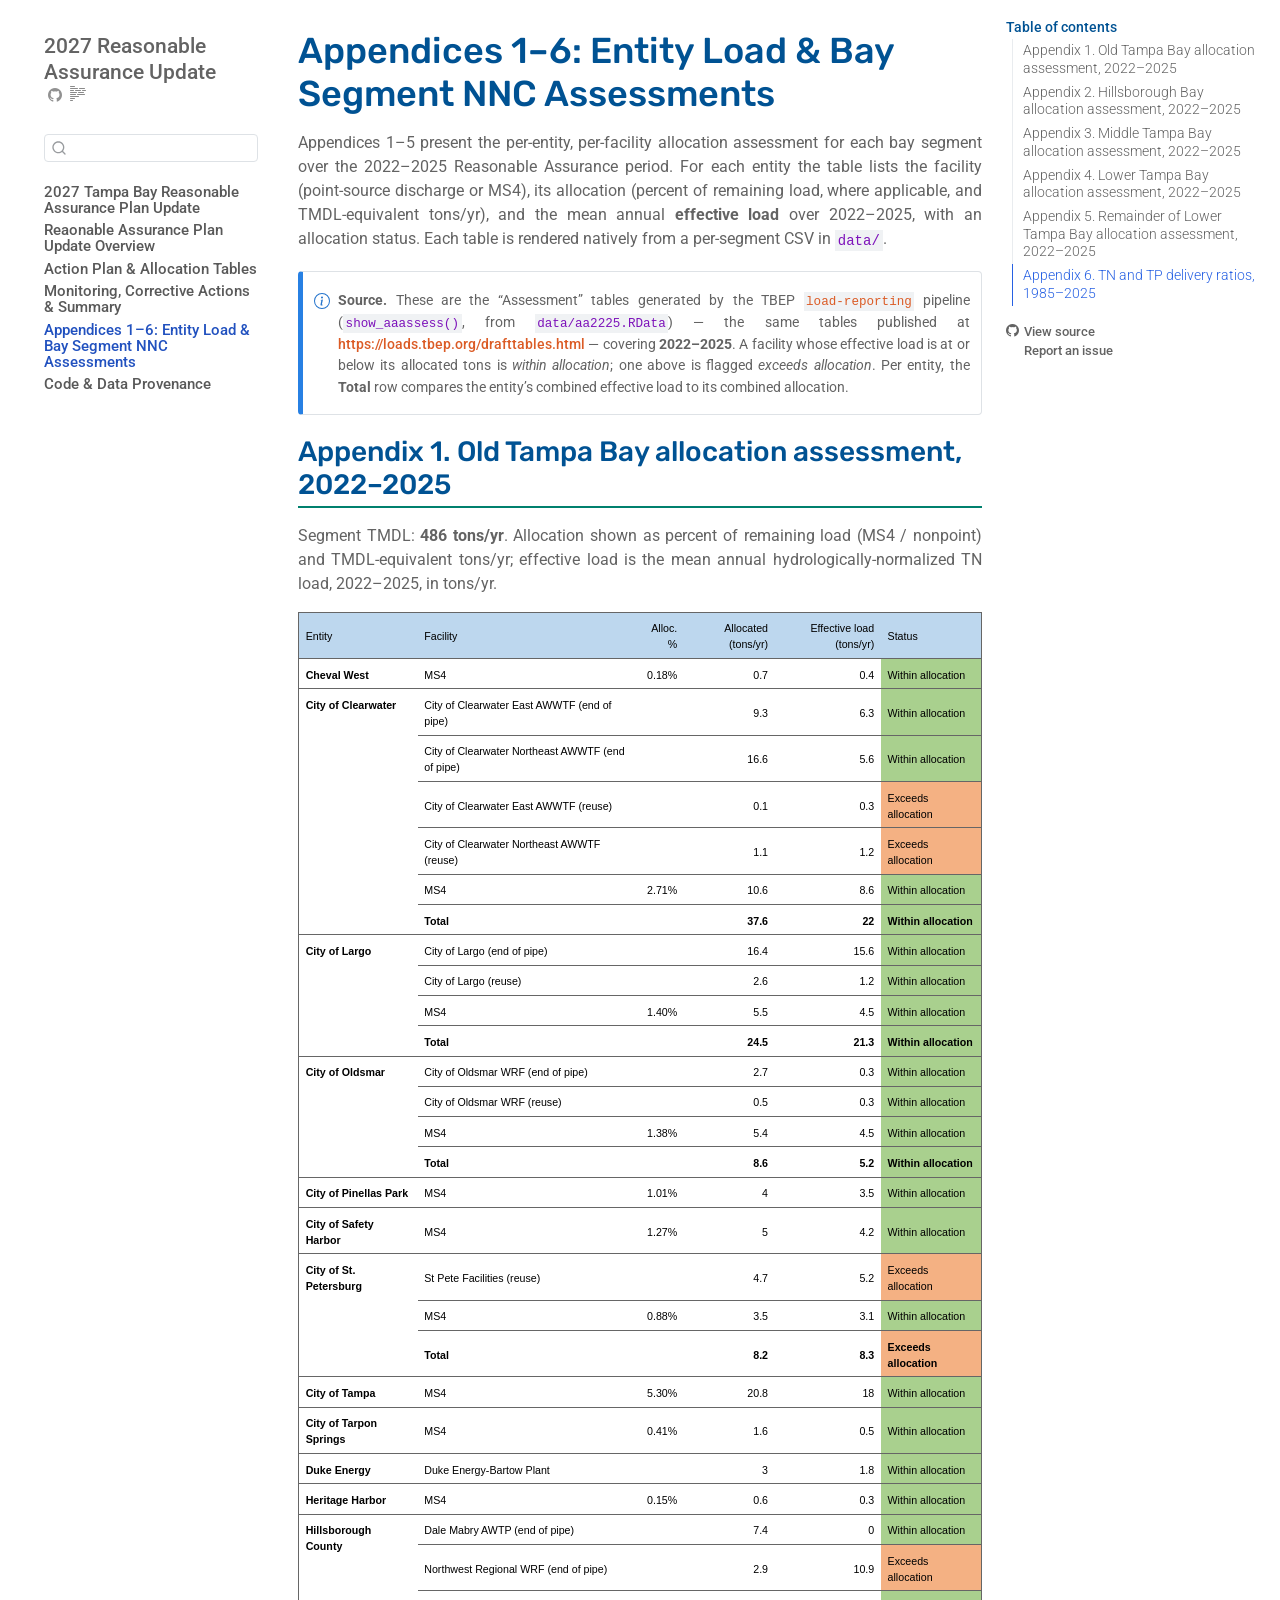
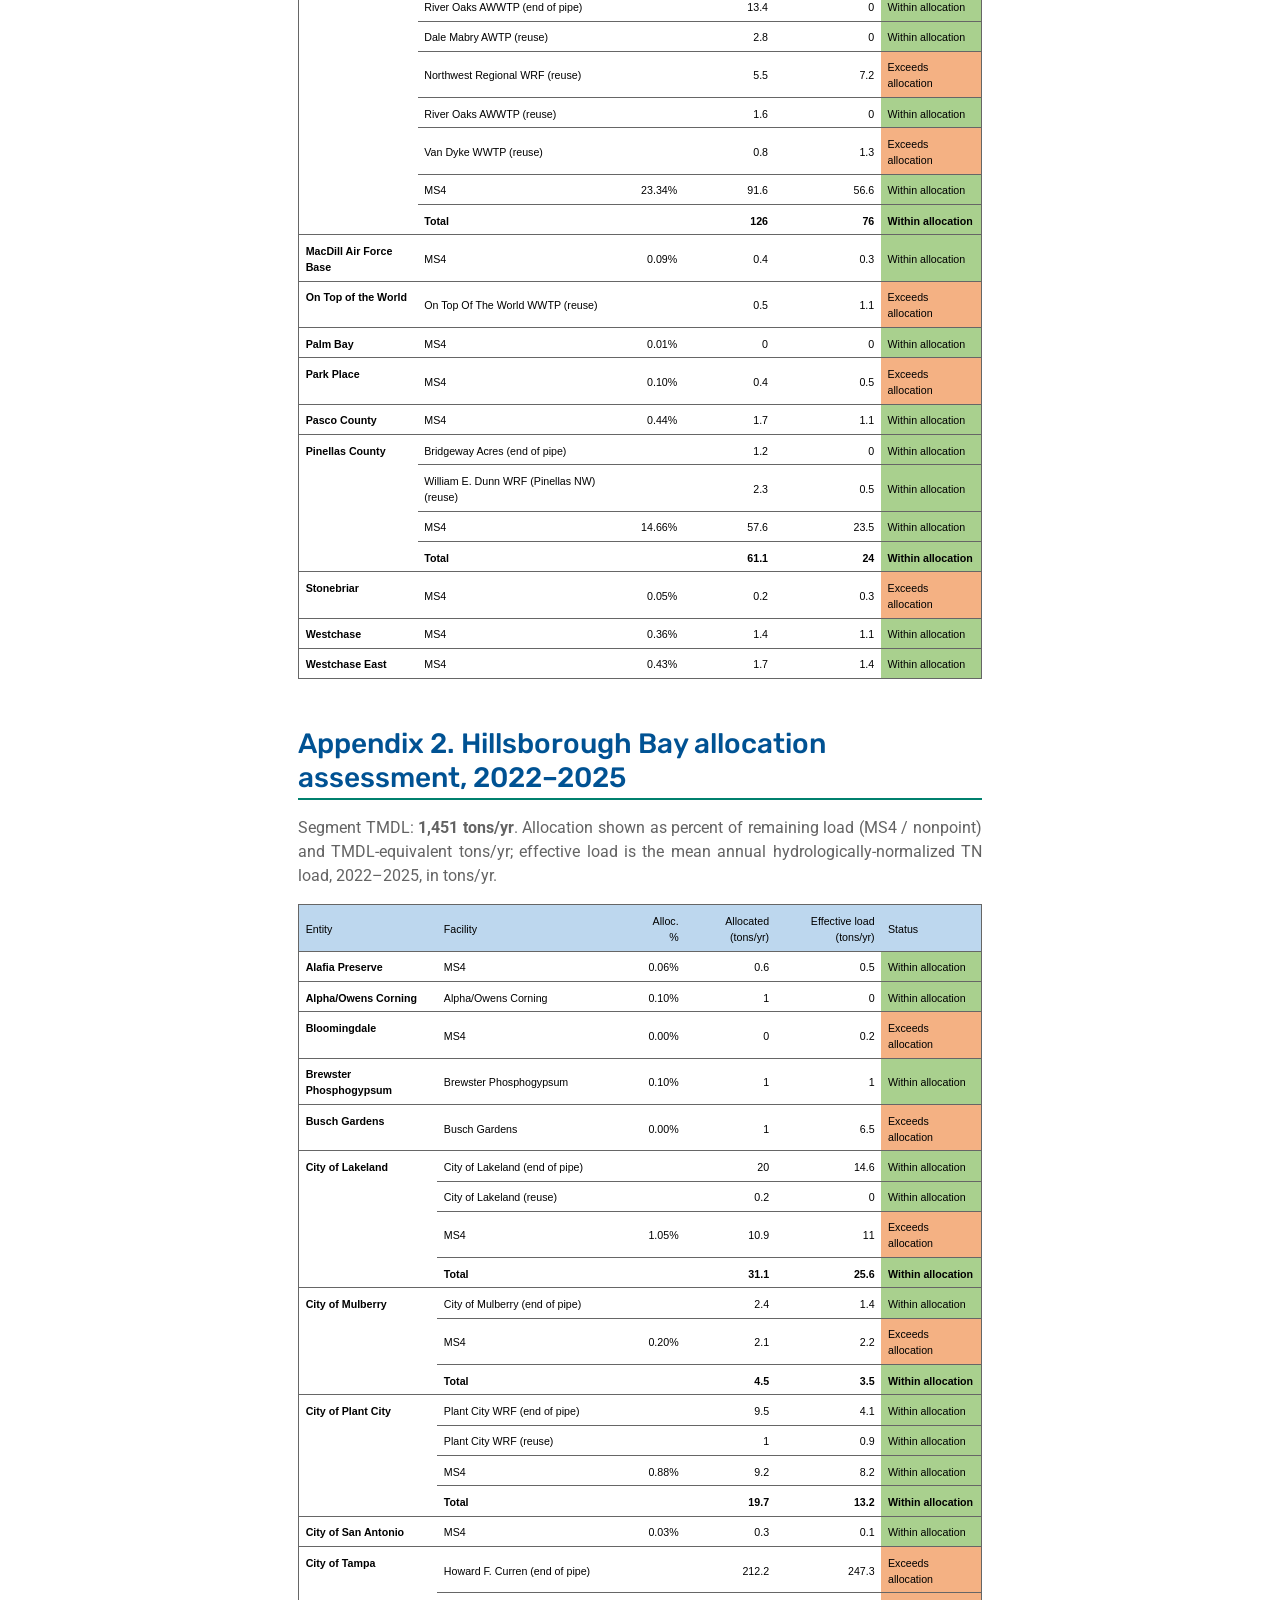
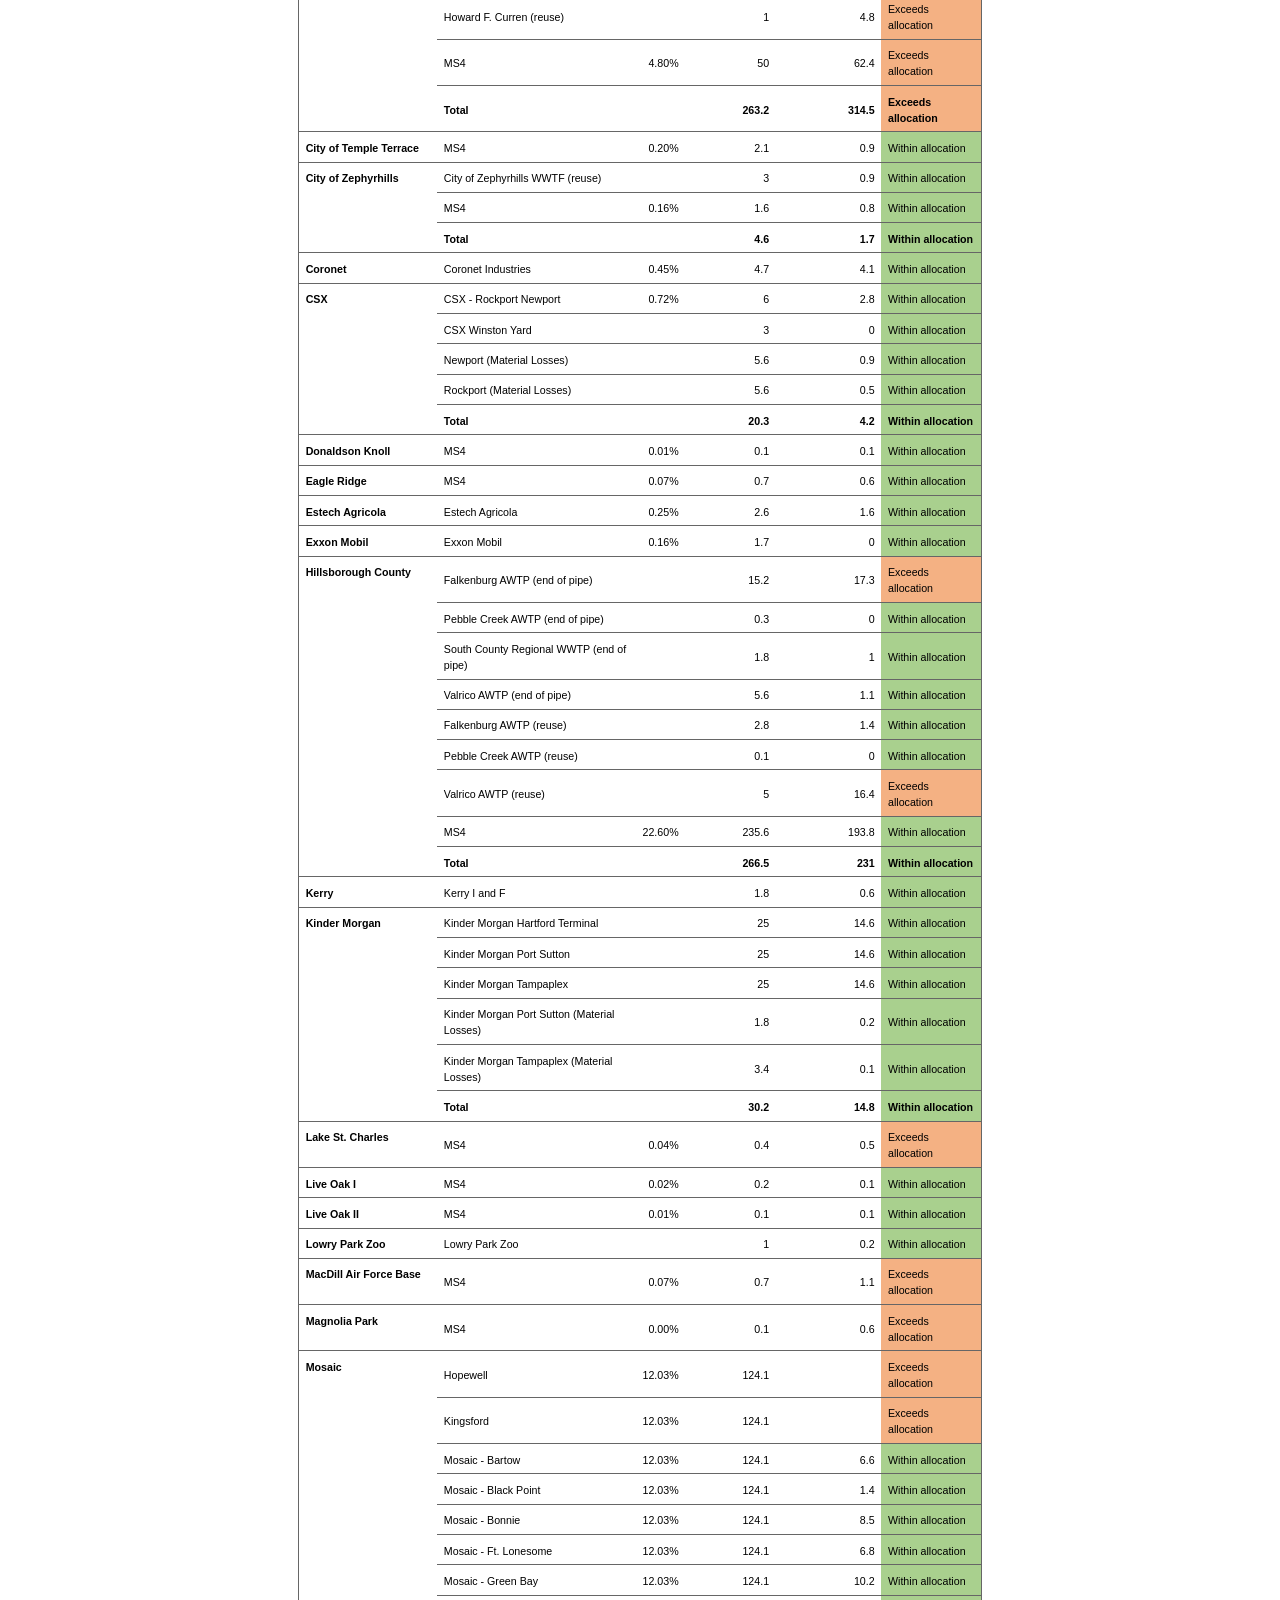
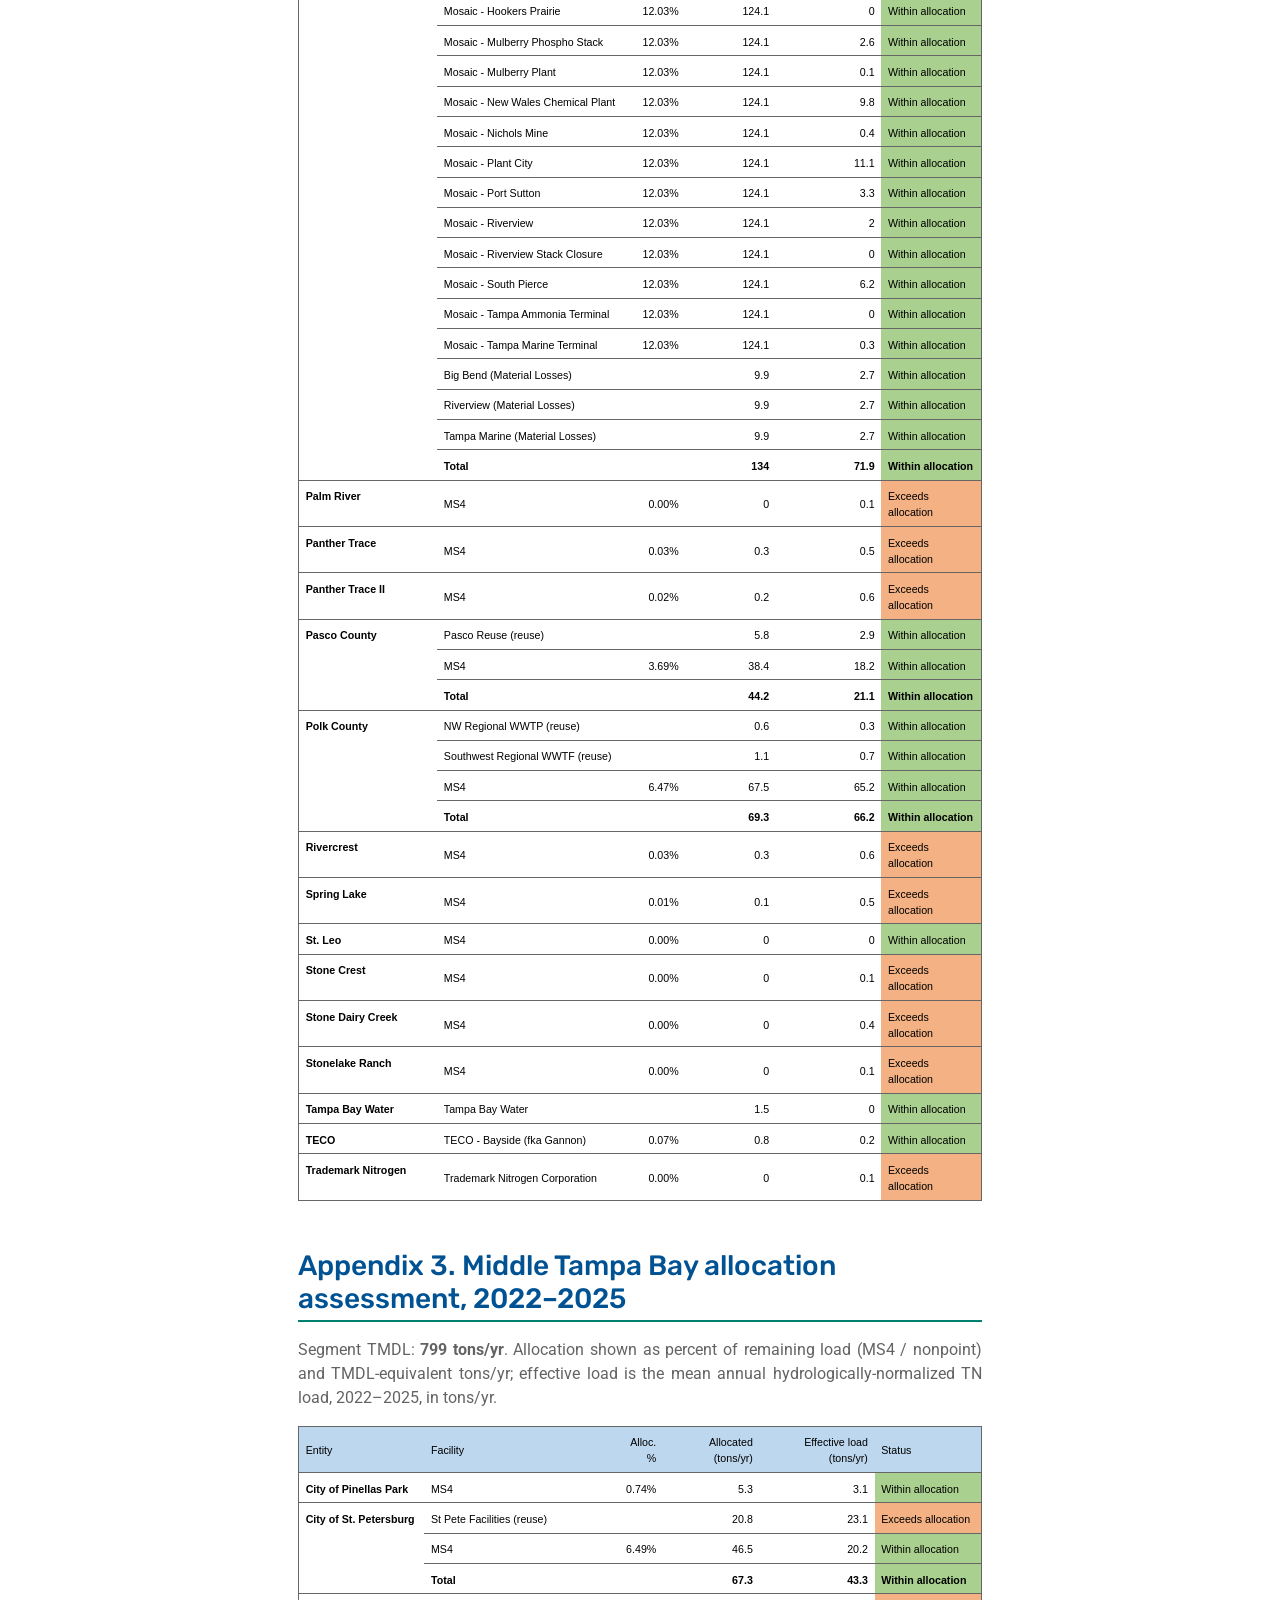
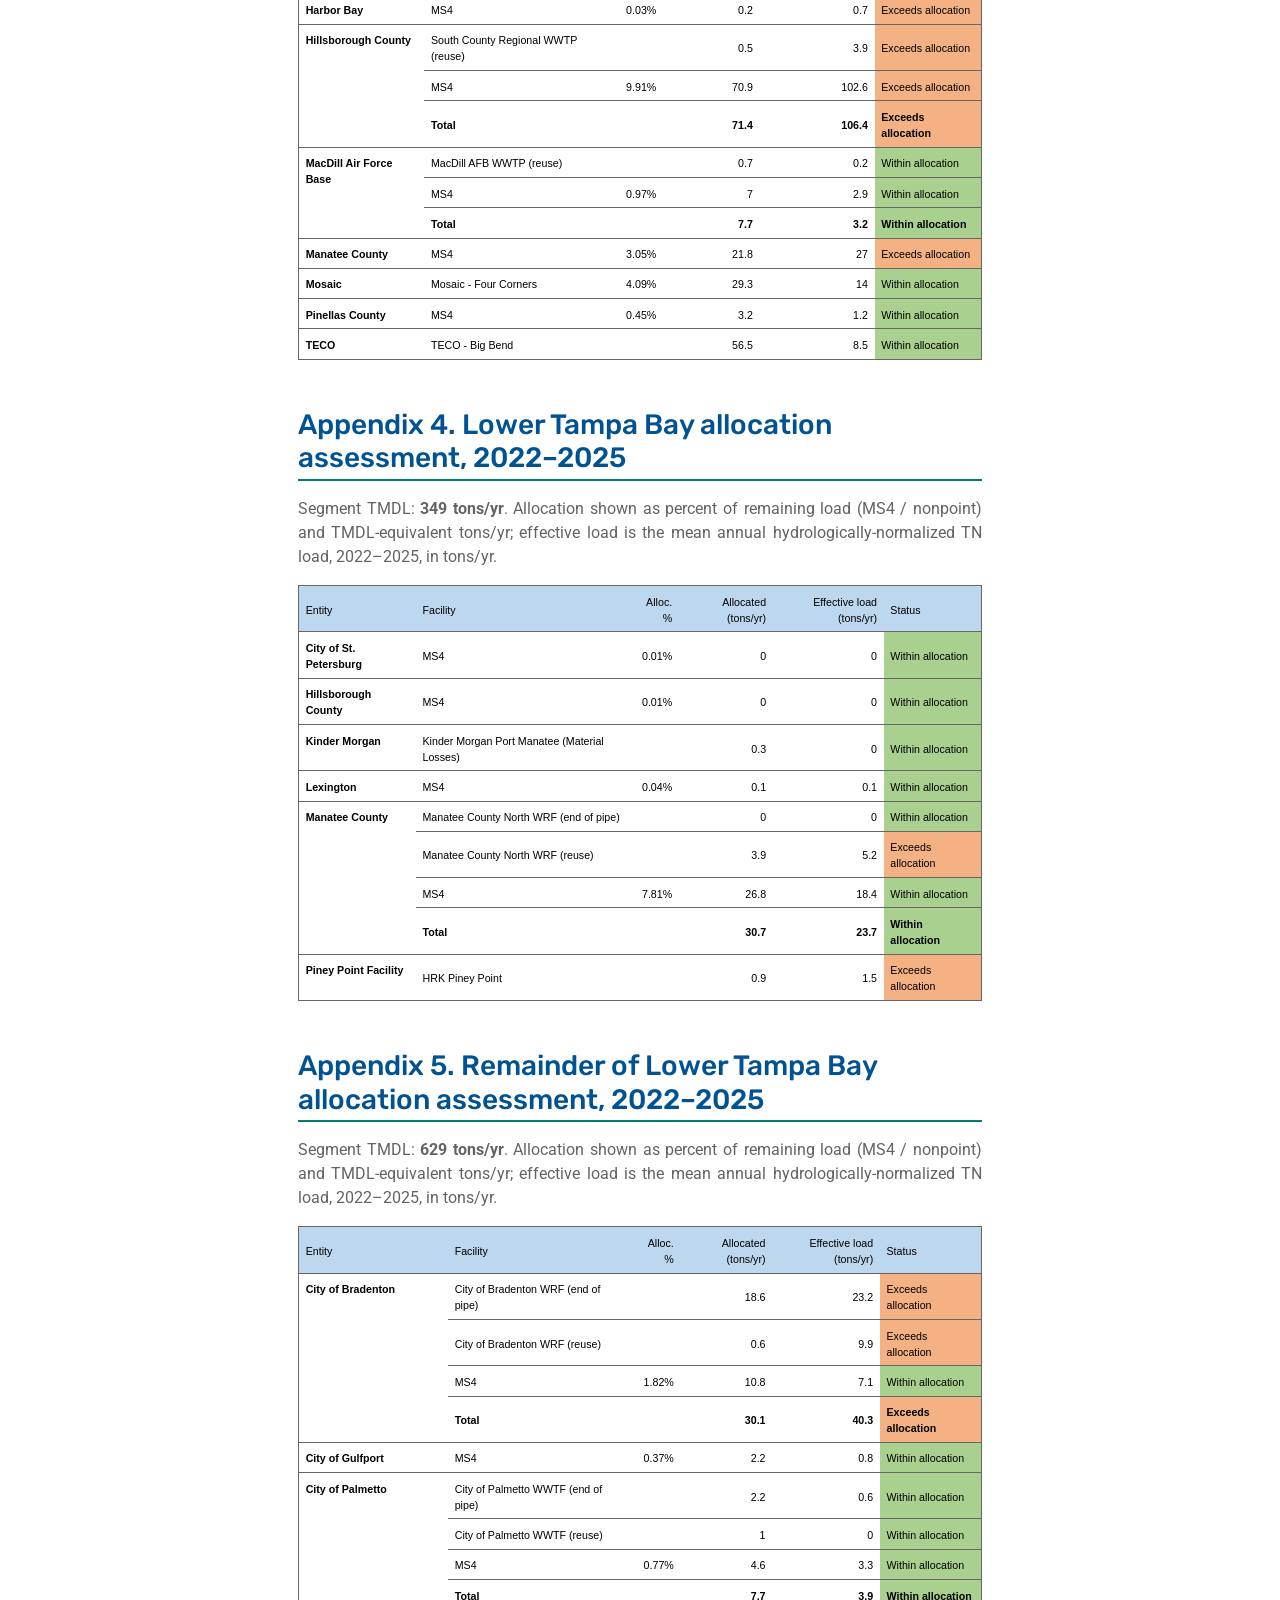
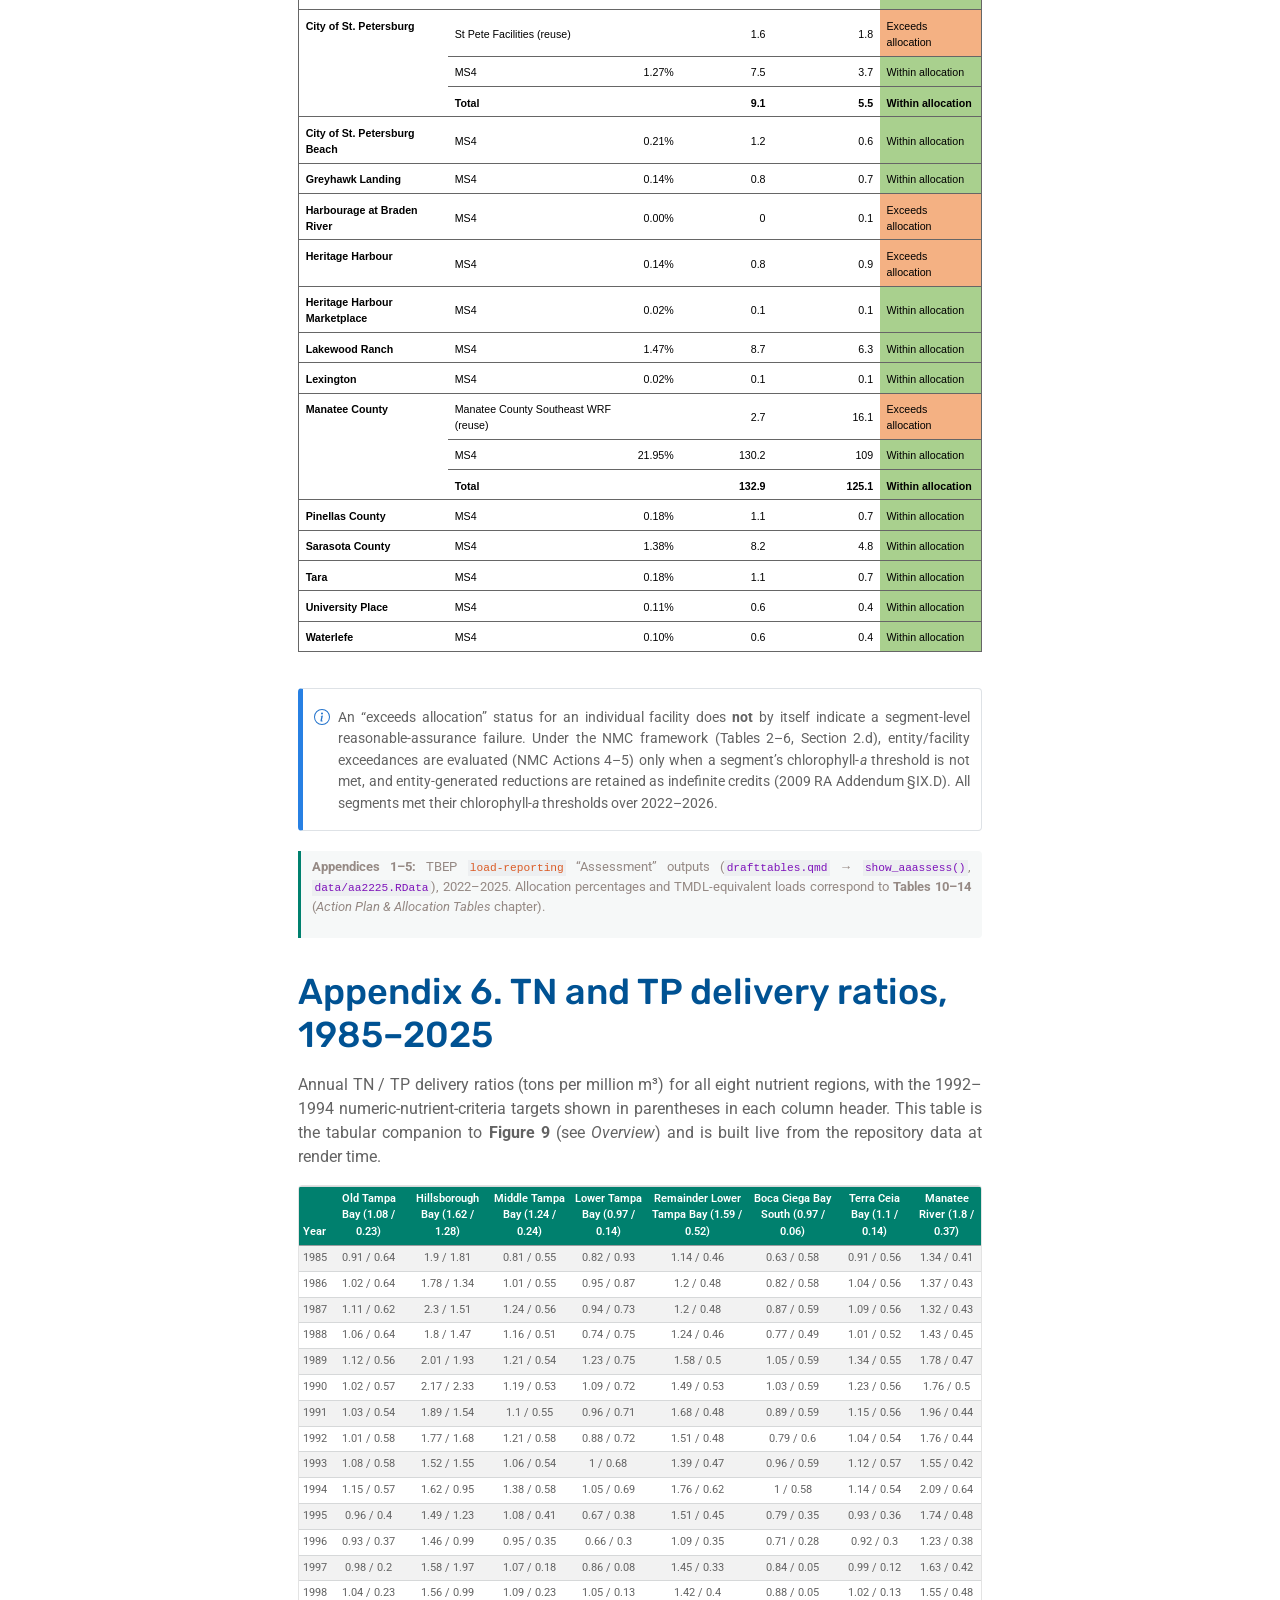
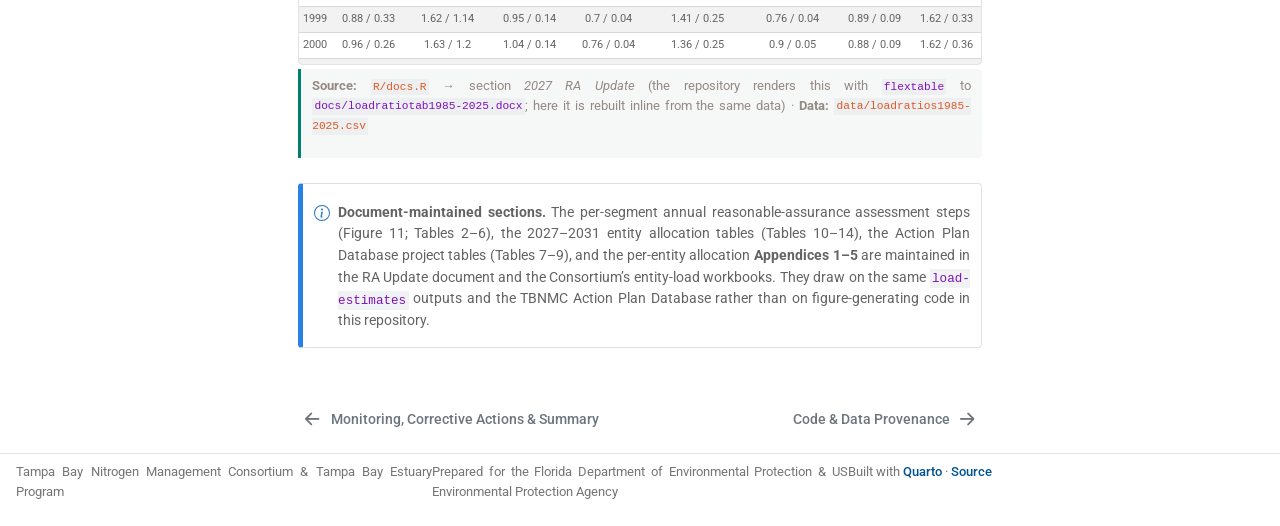
==== commit cea22858: "Section edits and improvements" ====
--- a/docs/appendices.html
+++ b/docs/appendices.html
@@ -7,7 +7,7 @@
 <meta name="viewport" content="width=device-width, initial-scale=1.0, user-scalable=yes">
 
 
-<title>Appendices 1–5: Entity Load Assessments – 2027 Reasonable Assurance Update</title>
+<title>Appendices 1–6: Entity Load &amp; Bay Segment NNC Assessments – 2027 Reasonable Assurance Update</title>
 <style>
 /* Default styles provided by pandoc.
 ** See https://pandoc.org/MANUAL.html#variables-for-html for config info.
@@ -90,7 +90,7 @@
       <button type="button" class="quarto-btn-toggle btn" data-bs-toggle="collapse" role="button" data-bs-target=".quarto-sidebar-collapse-item" aria-controls="quarto-sidebar" aria-expanded="false" aria-label="Toggle sidebar navigation" onclick="if (window.quartoToggleHeadroom) { window.quartoToggleHeadroom(); }">
         <i class="bi bi-layout-text-sidebar-reverse"></i>
       </button>
-        <nav class="quarto-page-breadcrumbs" aria-label="breadcrumb"><ol class="breadcrumb"><li class="breadcrumb-item"><a href="./appendices.html"><span class="chapter-title">Appendices 1–5: Entity Load Assessments</span></a></li></ol></nav>
+        <nav class="quarto-page-breadcrumbs" aria-label="breadcrumb"><ol class="breadcrumb"><li class="breadcrumb-item"><a href="./appendices.html"><span class="chapter-title">Appendices 1–6: Entity Load &amp; Bay Segment NNC Assessments</span></a></li></ol></nav>
         <a class="flex-grow-1" role="navigation" data-bs-toggle="collapse" data-bs-target=".quarto-sidebar-collapse-item" aria-controls="quarto-sidebar" aria-expanded="false" aria-label="Toggle sidebar navigation" onclick="if (window.quartoToggleHeadroom) { window.quartoToggleHeadroom(); }">      
         </a>
       <button type="button" class="btn quarto-search-button" aria-label="Search" onclick="window.quartoOpenSearch();">
@@ -145,7 +145,7 @@
 </li>
         <li class="sidebar-item">
   <div class="sidebar-item-container"> 
-  <a href="./appendices.html" class="sidebar-item-text sidebar-link active"><span class="chapter-title">Appendices 1–5: Entity Load Assessments</span></a>
+  <a href="./appendices.html" class="sidebar-item-text sidebar-link active"><span class="chapter-title">Appendices 1–6: Entity Load &amp; Bay Segment NNC Assessments</span></a>
   </div>
 </li>
         <li class="sidebar-item">
@@ -168,6 +168,7 @@
   <li><a href="#sec-app3" id="toc-sec-app3" class="nav-link" data-scroll-target="#sec-app3">Appendix 3. Middle Tampa Bay allocation assessment, 2022–2025</a></li>
   <li><a href="#sec-app4" id="toc-sec-app4" class="nav-link" data-scroll-target="#sec-app4">Appendix 4. Lower Tampa Bay allocation assessment, 2022–2025</a></li>
   <li><a href="#sec-app5" id="toc-sec-app5" class="nav-link" data-scroll-target="#sec-app5">Appendix 5. Remainder of Lower Tampa Bay allocation assessment, 2022–2025</a></li>
+  <li><a href="#appendix-6.-tn-and-tp-delivery-ratios-19852025" id="toc-appendix-6.-tn-and-tp-delivery-ratios-19852025" class="nav-link" data-scroll-target="#appendix-6.-tn-and-tp-delivery-ratios-19852025">Appendix 6. TN and TP delivery ratios, 1985–2025</a></li>
   </ul>
 <div class="toc-actions"><ul><li><a href="https://github.com/tbep-tech/reasonable-assurance-analysis/blob/main/appendices.qmd" class="toc-action"><i class="bi bi-github"></i>View source</a></li><li><a href="https://github.com/tbep-tech/reasonable-assurance-analysis/issues/new" class="toc-action"><i class="bi empty"></i>Report an issue</a></li></ul></div></nav>
     </div>
@@ -176,7 +177,7 @@
 
 <header id="title-block-header" class="quarto-title-block default">
 <div class="quarto-title">
-<h1 class="title"><span class="chapter-title">Appendices 1–5: Entity Load Assessments</span></h1>
+<h1 class="title"><span class="chapter-title">Appendices 1–6: Entity Load &amp; Bay Segment NNC Assessments</span></h1>
 </div>
 
 
@@ -209,7 +210,7 @@
 <p>Segment TMDL: <strong>486 tons/yr</strong>. Allocation shown as percent of remaining load (MS4 / nonpoint) and TMDL-equivalent tons/yr; effective load is the mean annual hydrologically-normalized TN load, 2022–2025, in tons/yr.</p>
 <div class="cell">
 <div class="cell-output-display">
-<div class="tabwid"><style>.cl-d51196d6{table-layout:auto;width:100%;}.cl-d507807e{font-family:'Arial';font-size:8pt;font-weight:normal;font-style:normal;text-decoration:none;color:rgba(0, 0, 0, 1.00);background-color:transparent;}.cl-d5078092{font-family:'Arial';font-size:8pt;font-weight:bold;font-style:normal;text-decoration:none;color:rgba(0, 0, 0, 1.00);background-color:transparent;}.cl-d50c03ec{margin:0;text-align:left;border-bottom: 0 solid rgba(0, 0, 0, 1.00);border-top: 0 solid rgba(0, 0, 0, 1.00);border-left: 0 solid rgba(0, 0, 0, 1.00);border-right: 0 solid rgba(0, 0, 0, 1.00);padding-bottom:5pt;padding-top:5pt;padding-left:5pt;padding-right:5pt;line-height: 1;background-color:transparent;}.cl-d50c03ed{margin:0;text-align:right;border-bottom: 0 solid rgba(0, 0, 0, 1.00);border-top: 0 solid rgba(0, 0, 0, 1.00);border-left: 0 solid rgba(0, 0, 0, 1.00);border-right: 0 solid rgba(0, 0, 0, 1.00);padding-bottom:5pt;padding-top:5pt;padding-left:5pt;padding-right:5pt;line-height: 1;background-color:transparent;}.cl-d50c03f6{margin:0;text-align:left;border-bottom: 0 solid rgba(0, 0, 0, 1.00);border-top: 0 solid rgba(0, 0, 0, 1.00);border-left: 0 solid rgba(0, 0, 0, 1.00);border-right: 0 solid rgba(0, 0, 0, 1.00);padding-bottom:5pt;padding-top:5pt;padding-left:5pt;padding-right:5pt;line-height: 1;background-color:transparent;}.cl-d50c28e0{background-color:rgba(189, 215, 238, 1.00);vertical-align: middle;border-bottom: 1pt solid rgba(102, 102, 102, 1.00);border-top: 1pt solid rgba(102, 102, 102, 1.00);border-left: 1pt solid rgba(102, 102, 102, 1.00);border-right: 0 solid rgba(0, 0, 0, 1.00);margin-bottom:0;margin-top:0;margin-left:0;margin-right:0;}.cl-d50c28e1{background-color:rgba(189, 215, 238, 1.00);vertical-align: middle;border-bottom: 1pt solid rgba(102, 102, 102, 1.00);border-top: 1pt solid rgba(102, 102, 102, 1.00);border-left: 0 solid rgba(0, 0, 0, 1.00);border-right: 0 solid rgba(0, 0, 0, 1.00);margin-bottom:0;margin-top:0;margin-left:0;margin-right:0;}.cl-d50c28ea{background-color:rgba(189, 215, 238, 1.00);vertical-align: middle;border-bottom: 1pt solid rgba(102, 102, 102, 1.00);border-top: 1pt solid rgba(102, 102, 102, 1.00);border-left: 0 solid rgba(0, 0, 0, 1.00);border-right: 0 solid rgba(0, 0, 0, 1.00);margin-bottom:0;margin-top:0;margin-left:0;margin-right:0;}.cl-d50c28eb{background-color:rgba(189, 215, 238, 1.00);vertical-align: middle;border-bottom: 1pt solid rgba(102, 102, 102, 1.00);border-top: 1pt solid rgba(102, 102, 102, 1.00);border-left: 0 solid rgba(0, 0, 0, 1.00);border-right: 1pt solid rgba(102, 102, 102, 1.00);margin-bottom:0;margin-top:0;margin-left:0;margin-right:0;}.cl-d50c28f4{background-color:transparent;vertical-align: top;border-bottom: 1pt solid rgba(102, 102, 102, 1.00);border-top: 0 solid rgba(0, 0, 0, 1.00);border-left: 1pt solid rgba(102, 102, 102, 1.00);border-right: 0 solid rgba(0, 0, 0, 1.00);margin-bottom:0;margin-top:0;margin-left:0;margin-right:0;}.cl-d50c28f5{background-color:transparent;vertical-align: middle;border-bottom: 1pt solid rgba(102, 102, 102, 1.00);border-top: 0 solid rgba(0, 0, 0, 1.00);border-left: 0 solid rgba(0, 0, 0, 1.00);border-right: 0 solid rgba(0, 0, 0, 1.00);margin-bottom:0;margin-top:0;margin-left:0;margin-right:0;}.cl-d50c28f6{background-color:transparent;vertical-align: middle;border-bottom: 1pt solid rgba(102, 102, 102, 1.00);border-top: 0 solid rgba(0, 0, 0, 1.00);border-left: 0 solid rgba(0, 0, 0, 1.00);border-right: 0 solid rgba(0, 0, 0, 1.00);margin-bottom:0;margin-top:0;margin-left:0;margin-right:0;}.cl-d50c28f7{background-color:rgba(169, 208, 142, 1.00);vertical-align: middle;border-bottom: 1pt solid rgba(102, 102, 102, 1.00);border-top: 0 solid rgba(0, 0, 0, 1.00);border-left: 0 solid rgba(0, 0, 0, 1.00);border-right: 1pt solid rgba(102, 102, 102, 1.00);margin-bottom:0;margin-top:0;margin-left:0;margin-right:0;}.cl-d50c28fe{background-color:transparent;vertical-align: top;border-bottom: 1pt solid rgba(102, 102, 102, 1.00);border-top: 1pt solid rgba(102, 102, 102, 1.00);border-left: 1pt solid rgba(102, 102, 102, 1.00);border-right: 0 solid rgba(0, 0, 0, 1.00);margin-bottom:0;margin-top:0;margin-left:0;margin-right:0;}.cl-d50c28ff{background-color:transparent;vertical-align: middle;border-bottom: 1pt solid rgba(102, 102, 102, 1.00);border-top: 1pt solid rgba(102, 102, 102, 1.00);border-left: 0 solid rgba(0, 0, 0, 1.00);border-right: 0 solid rgba(0, 0, 0, 1.00);margin-bottom:0;margin-top:0;margin-left:0;margin-right:0;}.cl-d50c2900{background-color:transparent;vertical-align: middle;border-bottom: 1pt solid rgba(102, 102, 102, 1.00);border-top: 1pt solid rgba(102, 102, 102, 1.00);border-left: 0 solid rgba(0, 0, 0, 1.00);border-right: 0 solid rgba(0, 0, 0, 1.00);margin-bottom:0;margin-top:0;margin-left:0;margin-right:0;}.cl-d50c2901{background-color:rgba(169, 208, 142, 1.00);vertical-align: middle;border-bottom: 1pt solid rgba(102, 102, 102, 1.00);border-top: 1pt solid rgba(102, 102, 102, 1.00);border-left: 0 solid rgba(0, 0, 0, 1.00);border-right: 1pt solid rgba(102, 102, 102, 1.00);margin-bottom:0;margin-top:0;margin-left:0;margin-right:0;}.cl-d50c2908{background-color:rgba(244, 177, 131, 1.00);vertical-align: middle;border-bottom: 1pt solid rgba(102, 102, 102, 1.00);border-top: 1pt solid rgba(102, 102, 102, 1.00);border-left: 0 solid rgba(0, 0, 0, 1.00);border-right: 1pt solid rgba(102, 102, 102, 1.00);margin-bottom:0;margin-top:0;margin-left:0;margin-right:0;}</style><table data-quarto-disable-processing="true" class="cl-d51196d6"><thead><tr style="overflow-wrap:break-word;"><th class="cl-d50c28e0"><p class="cl-d50c03ec"><span class="cl-d507807e">Entity</span></p></th><th class="cl-d50c28e1"><p class="cl-d50c03ec"><span class="cl-d507807e">Facility</span></p></th><th class="cl-d50c28ea"><p class="cl-d50c03ed"><span class="cl-d507807e">Alloc. %</span></p></th><th class="cl-d50c28ea"><p class="cl-d50c03ed"><span class="cl-d507807e">Allocated (tons/yr)</span></p></th><th class="cl-d50c28ea"><p class="cl-d50c03ed"><span class="cl-d507807e">Effective load (tons/yr)</span></p></th><th class="cl-d50c28eb"><p class="cl-d50c03ec"><span class="cl-d507807e">Status</span></p></th></tr></thead><tbody><tr style="overflow-wrap:break-word;"><td class="cl-d50c28f4"><p class="cl-d50c03f6"><span class="cl-d5078092">Cheval West</span></p></td><td class="cl-d50c28f5"><p class="cl-d50c03ec"><span class="cl-d507807e">MS4</span></p></td><td class="cl-d50c28f6"><p class="cl-d50c03ed"><span class="cl-d507807e">0.18%</span></p></td><td class="cl-d50c28f6"><p class="cl-d50c03ed"><span class="cl-d507807e">0.7</span></p></td><td class="cl-d50c28f6"><p class="cl-d50c03ed"><span class="cl-d507807e">0.4</span></p></td><td class="cl-d50c28f7"><p class="cl-d50c03ec"><span class="cl-d507807e">Within allocation</span></p></td></tr><tr style="overflow-wrap:break-word;"><td rowspan="6" class="cl-d50c28fe"><p class="cl-d50c03f6"><span class="cl-d5078092">City of Clearwater</span></p></td><td class="cl-d50c28ff"><p class="cl-d50c03ec"><span class="cl-d507807e">City of Clearwater East AWWTF (end of pipe)</span></p></td><td class="cl-d50c2900"><p class="cl-d50c03ed"><span class="cl-d507807e"></span></p></td><td class="cl-d50c2900"><p class="cl-d50c03ed"><span class="cl-d507807e">9.3</span></p></td><td class="cl-d50c2900"><p class="cl-d50c03ed"><span class="cl-d507807e">6.3</span></p></td><td class="cl-d50c2901"><p class="cl-d50c03ec"><span class="cl-d507807e">Within allocation</span></p></td></tr><tr style="overflow-wrap:break-word;"><td class="cl-d50c28ff"><p class="cl-d50c03ec"><span class="cl-d507807e">City of Clearwater Northeast AWWTF (end of pipe)</span></p></td><td class="cl-d50c2900"><p class="cl-d50c03ed"><span class="cl-d507807e"></span></p></td><td class="cl-d50c2900"><p class="cl-d50c03ed"><span class="cl-d507807e">16.6</span></p></td><td class="cl-d50c2900"><p class="cl-d50c03ed"><span class="cl-d507807e">5.6</span></p></td><td class="cl-d50c2901"><p class="cl-d50c03ec"><span class="cl-d507807e">Within allocation</span></p></td></tr><tr style="overflow-wrap:break-word;"><td class="cl-d50c28ff"><p class="cl-d50c03ec"><span class="cl-d507807e">City of Clearwater East AWWTF (reuse)</span></p></td><td class="cl-d50c2900"><p class="cl-d50c03ed"><span class="cl-d507807e"></span></p></td><td class="cl-d50c2900"><p class="cl-d50c03ed"><span class="cl-d507807e">0.1</span></p></td><td class="cl-d50c2900"><p class="cl-d50c03ed"><span class="cl-d507807e">0.3</span></p></td><td class="cl-d50c2908"><p class="cl-d50c03ec"><span class="cl-d507807e">Exceeds allocation</span></p></td></tr><tr style="overflow-wrap:break-word;"><td class="cl-d50c28ff"><p class="cl-d50c03ec"><span class="cl-d507807e">City of Clearwater Northeast AWWTF (reuse)</span></p></td><td class="cl-d50c2900"><p class="cl-d50c03ed"><span class="cl-d507807e"></span></p></td><td class="cl-d50c2900"><p class="cl-d50c03ed"><span class="cl-d507807e">1.1</span></p></td><td class="cl-d50c2900"><p class="cl-d50c03ed"><span class="cl-d507807e">1.2</span></p></td><td class="cl-d50c2908"><p class="cl-d50c03ec"><span class="cl-d507807e">Exceeds allocation</span></p></td></tr><tr style="overflow-wrap:break-word;"><td class="cl-d50c28ff"><p class="cl-d50c03ec"><span class="cl-d507807e">MS4</span></p></td><td class="cl-d50c2900"><p class="cl-d50c03ed"><span class="cl-d507807e">2.71%</span></p></td><td class="cl-d50c2900"><p class="cl-d50c03ed"><span class="cl-d507807e">10.6</span></p></td><td class="cl-d50c2900"><p class="cl-d50c03ed"><span class="cl-d507807e">8.6</span></p></td><td class="cl-d50c2901"><p class="cl-d50c03ec"><span class="cl-d507807e">Within allocation</span></p></td></tr><tr style="overflow-wrap:break-word;"><td class="cl-d50c28ff"><p class="cl-d50c03ec"><span class="cl-d5078092">Total</span></p></td><td class="cl-d50c2900"><p class="cl-d50c03ed"><span class="cl-d5078092"></span></p></td><td class="cl-d50c2900"><p class="cl-d50c03ed"><span class="cl-d5078092">37.6</span></p></td><td class="cl-d50c2900"><p class="cl-d50c03ed"><span class="cl-d5078092">22</span></p></td><td class="cl-d50c2901"><p class="cl-d50c03ec"><span class="cl-d5078092">Within allocation</span></p></td></tr><tr style="overflow-wrap:break-word;"><td rowspan="4" class="cl-d50c28fe"><p class="cl-d50c03f6"><span class="cl-d5078092">City of Largo</span></p></td><td class="cl-d50c28ff"><p class="cl-d50c03ec"><span class="cl-d507807e">City of Largo (end of pipe)</span></p></td><td class="cl-d50c2900"><p class="cl-d50c03ed"><span class="cl-d507807e"></span></p></td><td class="cl-d50c2900"><p class="cl-d50c03ed"><span class="cl-d507807e">16.4</span></p></td><td class="cl-d50c2900"><p class="cl-d50c03ed"><span class="cl-d507807e">15.6</span></p></td><td class="cl-d50c2901"><p class="cl-d50c03ec"><span class="cl-d507807e">Within allocation</span></p></td></tr><tr style="overflow-wrap:break-word;"><td class="cl-d50c28ff"><p class="cl-d50c03ec"><span class="cl-d507807e">City of Largo (reuse)</span></p></td><td class="cl-d50c2900"><p class="cl-d50c03ed"><span class="cl-d507807e"></span></p></td><td class="cl-d50c2900"><p class="cl-d50c03ed"><span class="cl-d507807e">2.6</span></p></td><td class="cl-d50c2900"><p class="cl-d50c03ed"><span class="cl-d507807e">1.2</span></p></td><td class="cl-d50c2901"><p class="cl-d50c03ec"><span class="cl-d507807e">Within allocation</span></p></td></tr><tr style="overflow-wrap:break-word;"><td class="cl-d50c28ff"><p class="cl-d50c03ec"><span class="cl-d507807e">MS4</span></p></td><td class="cl-d50c2900"><p class="cl-d50c03ed"><span class="cl-d507807e">1.40%</span></p></td><td class="cl-d50c2900"><p class="cl-d50c03ed"><span class="cl-d507807e">5.5</span></p></td><td class="cl-d50c2900"><p class="cl-d50c03ed"><span class="cl-d507807e">4.5</span></p></td><td class="cl-d50c2901"><p class="cl-d50c03ec"><span class="cl-d507807e">Within allocation</span></p></td></tr><tr style="overflow-wrap:break-word;"><td class="cl-d50c28ff"><p class="cl-d50c03ec"><span class="cl-d5078092">Total</span></p></td><td class="cl-d50c2900"><p class="cl-d50c03ed"><span class="cl-d5078092"></span></p></td><td class="cl-d50c2900"><p class="cl-d50c03ed"><span class="cl-d5078092">24.5</span></p></td><td class="cl-d50c2900"><p class="cl-d50c03ed"><span class="cl-d5078092">21.3</span></p></td><td class="cl-d50c2901"><p class="cl-d50c03ec"><span class="cl-d5078092">Within allocation</span></p></td></tr><tr style="overflow-wrap:break-word;"><td rowspan="4" class="cl-d50c28fe"><p class="cl-d50c03f6"><span class="cl-d5078092">City of Oldsmar</span></p></td><td class="cl-d50c28ff"><p class="cl-d50c03ec"><span class="cl-d507807e">City of Oldsmar WRF (end of pipe)</span></p></td><td class="cl-d50c2900"><p class="cl-d50c03ed"><span class="cl-d507807e"></span></p></td><td class="cl-d50c2900"><p class="cl-d50c03ed"><span class="cl-d507807e">2.7</span></p></td><td class="cl-d50c2900"><p class="cl-d50c03ed"><span class="cl-d507807e">0.3</span></p></td><td class="cl-d50c2901"><p class="cl-d50c03ec"><span class="cl-d507807e">Within allocation</span></p></td></tr><tr style="overflow-wrap:break-word;"><td class="cl-d50c28ff"><p class="cl-d50c03ec"><span class="cl-d507807e">City of Oldsmar WRF (reuse)</span></p></td><td class="cl-d50c2900"><p class="cl-d50c03ed"><span class="cl-d507807e"></span></p></td><td class="cl-d50c2900"><p class="cl-d50c03ed"><span class="cl-d507807e">0.5</span></p></td><td class="cl-d50c2900"><p class="cl-d50c03ed"><span class="cl-d507807e">0.3</span></p></td><td class="cl-d50c2901"><p class="cl-d50c03ec"><span class="cl-d507807e">Within allocation</span></p></td></tr><tr style="overflow-wrap:break-word;"><td class="cl-d50c28ff"><p class="cl-d50c03ec"><span class="cl-d507807e">MS4</span></p></td><td class="cl-d50c2900"><p class="cl-d50c03ed"><span class="cl-d507807e">1.38%</span></p></td><td class="cl-d50c2900"><p class="cl-d50c03ed"><span class="cl-d507807e">5.4</span></p></td><td class="cl-d50c2900"><p class="cl-d50c03ed"><span class="cl-d507807e">4.5</span></p></td><td class="cl-d50c2901"><p class="cl-d50c03ec"><span class="cl-d507807e">Within allocation</span></p></td></tr><tr style="overflow-wrap:break-word;"><td class="cl-d50c28ff"><p class="cl-d50c03ec"><span class="cl-d5078092">Total</span></p></td><td class="cl-d50c2900"><p class="cl-d50c03ed"><span class="cl-d5078092"></span></p></td><td class="cl-d50c2900"><p class="cl-d50c03ed"><span class="cl-d5078092">8.6</span></p></td><td class="cl-d50c2900"><p class="cl-d50c03ed"><span class="cl-d5078092">5.2</span></p></td><td class="cl-d50c2901"><p class="cl-d50c03ec"><span class="cl-d5078092">Within allocation</span></p></td></tr><tr style="overflow-wrap:break-word;"><td class="cl-d50c28fe"><p class="cl-d50c03f6"><span class="cl-d5078092">City of Pinellas Park</span></p></td><td class="cl-d50c28ff"><p class="cl-d50c03ec"><span class="cl-d507807e">MS4</span></p></td><td class="cl-d50c2900"><p class="cl-d50c03ed"><span class="cl-d507807e">1.01%</span></p></td><td class="cl-d50c2900"><p class="cl-d50c03ed"><span class="cl-d507807e">4</span></p></td><td class="cl-d50c2900"><p class="cl-d50c03ed"><span class="cl-d507807e">3.5</span></p></td><td class="cl-d50c2901"><p class="cl-d50c03ec"><span class="cl-d507807e">Within allocation</span></p></td></tr><tr style="overflow-wrap:break-word;"><td class="cl-d50c28fe"><p class="cl-d50c03f6"><span class="cl-d5078092">City of Safety Harbor</span></p></td><td class="cl-d50c28ff"><p class="cl-d50c03ec"><span class="cl-d507807e">MS4</span></p></td><td class="cl-d50c2900"><p class="cl-d50c03ed"><span class="cl-d507807e">1.27%</span></p></td><td class="cl-d50c2900"><p class="cl-d50c03ed"><span class="cl-d507807e">5</span></p></td><td class="cl-d50c2900"><p class="cl-d50c03ed"><span class="cl-d507807e">4.2</span></p></td><td class="cl-d50c2901"><p class="cl-d50c03ec"><span class="cl-d507807e">Within allocation</span></p></td></tr><tr style="overflow-wrap:break-word;"><td rowspan="3" class="cl-d50c28fe"><p class="cl-d50c03f6"><span class="cl-d5078092">City of St. Petersburg</span></p></td><td class="cl-d50c28ff"><p class="cl-d50c03ec"><span class="cl-d507807e">St Pete Facilities (reuse)</span></p></td><td class="cl-d50c2900"><p class="cl-d50c03ed"><span class="cl-d507807e"></span></p></td><td class="cl-d50c2900"><p class="cl-d50c03ed"><span class="cl-d507807e">4.7</span></p></td><td class="cl-d50c2900"><p class="cl-d50c03ed"><span class="cl-d507807e">5.2</span></p></td><td class="cl-d50c2908"><p class="cl-d50c03ec"><span class="cl-d507807e">Exceeds allocation</span></p></td></tr><tr style="overflow-wrap:break-word;"><td class="cl-d50c28ff"><p class="cl-d50c03ec"><span class="cl-d507807e">MS4</span></p></td><td class="cl-d50c2900"><p class="cl-d50c03ed"><span class="cl-d507807e">0.88%</span></p></td><td class="cl-d50c2900"><p class="cl-d50c03ed"><span class="cl-d507807e">3.5</span></p></td><td class="cl-d50c2900"><p class="cl-d50c03ed"><span class="cl-d507807e">3.1</span></p></td><td class="cl-d50c2901"><p class="cl-d50c03ec"><span class="cl-d507807e">Within allocation</span></p></td></tr><tr style="overflow-wrap:break-word;"><td class="cl-d50c28ff"><p class="cl-d50c03ec"><span class="cl-d5078092">Total</span></p></td><td class="cl-d50c2900"><p class="cl-d50c03ed"><span class="cl-d5078092"></span></p></td><td class="cl-d50c2900"><p class="cl-d50c03ed"><span class="cl-d5078092">8.2</span></p></td><td class="cl-d50c2900"><p class="cl-d50c03ed"><span class="cl-d5078092">8.3</span></p></td><td class="cl-d50c2908"><p class="cl-d50c03ec"><span class="cl-d5078092">Exceeds allocation</span></p></td></tr><tr style="overflow-wrap:break-word;"><td class="cl-d50c28fe"><p class="cl-d50c03f6"><span class="cl-d5078092">City of Tampa</span></p></td><td class="cl-d50c28ff"><p class="cl-d50c03ec"><span class="cl-d507807e">MS4</span></p></td><td class="cl-d50c2900"><p class="cl-d50c03ed"><span class="cl-d507807e">5.30%</span></p></td><td class="cl-d50c2900"><p class="cl-d50c03ed"><span class="cl-d507807e">20.8</span></p></td><td class="cl-d50c2900"><p class="cl-d50c03ed"><span class="cl-d507807e">18</span></p></td><td class="cl-d50c2901"><p class="cl-d50c03ec"><span class="cl-d507807e">Within allocation</span></p></td></tr><tr style="overflow-wrap:break-word;"><td class="cl-d50c28fe"><p class="cl-d50c03f6"><span class="cl-d5078092">City of Tarpon Springs</span></p></td><td class="cl-d50c28ff"><p class="cl-d50c03ec"><span class="cl-d507807e">MS4</span></p></td><td class="cl-d50c2900"><p class="cl-d50c03ed"><span class="cl-d507807e">0.41%</span></p></td><td class="cl-d50c2900"><p class="cl-d50c03ed"><span class="cl-d507807e">1.6</span></p></td><td class="cl-d50c2900"><p class="cl-d50c03ed"><span class="cl-d507807e">0.5</span></p></td><td class="cl-d50c2901"><p class="cl-d50c03ec"><span class="cl-d507807e">Within allocation</span></p></td></tr><tr style="overflow-wrap:break-word;"><td class="cl-d50c28fe"><p class="cl-d50c03f6"><span class="cl-d5078092">Duke Energy</span></p></td><td class="cl-d50c28ff"><p class="cl-d50c03ec"><span class="cl-d507807e">Duke Energy-Bartow Plant</span></p></td><td class="cl-d50c2900"><p class="cl-d50c03ed"><span class="cl-d507807e"></span></p></td><td class="cl-d50c2900"><p class="cl-d50c03ed"><span class="cl-d507807e">3</span></p></td><td class="cl-d50c2900"><p class="cl-d50c03ed"><span class="cl-d507807e">1.8</span></p></td><td class="cl-d50c2901"><p class="cl-d50c03ec"><span class="cl-d507807e">Within allocation</span></p></td></tr><tr style="overflow-wrap:break-word;"><td class="cl-d50c28fe"><p class="cl-d50c03f6"><span class="cl-d5078092">Heritage Harbor</span></p></td><td class="cl-d50c28ff"><p class="cl-d50c03ec"><span class="cl-d507807e">MS4</span></p></td><td class="cl-d50c2900"><p class="cl-d50c03ed"><span class="cl-d507807e">0.15%</span></p></td><td class="cl-d50c2900"><p class="cl-d50c03ed"><span class="cl-d507807e">0.6</span></p></td><td class="cl-d50c2900"><p class="cl-d50c03ed"><span class="cl-d507807e">0.3</span></p></td><td class="cl-d50c2901"><p class="cl-d50c03ec"><span class="cl-d507807e">Within allocation</span></p></td></tr><tr style="overflow-wrap:break-word;"><td rowspan="9" class="cl-d50c28fe"><p class="cl-d50c03f6"><span class="cl-d5078092">Hillsborough County</span></p></td><td class="cl-d50c28ff"><p class="cl-d50c03ec"><span class="cl-d507807e">Dale Mabry AWTP (end of pipe)</span></p></td><td class="cl-d50c2900"><p class="cl-d50c03ed"><span class="cl-d507807e"></span></p></td><td class="cl-d50c2900"><p class="cl-d50c03ed"><span class="cl-d507807e">7.4</span></p></td><td class="cl-d50c2900"><p class="cl-d50c03ed"><span class="cl-d507807e">0</span></p></td><td class="cl-d50c2901"><p class="cl-d50c03ec"><span class="cl-d507807e">Within allocation</span></p></td></tr><tr style="overflow-wrap:break-word;"><td class="cl-d50c28ff"><p class="cl-d50c03ec"><span class="cl-d507807e">Northwest Regional WRF (end of pipe)</span></p></td><td class="cl-d50c2900"><p class="cl-d50c03ed"><span class="cl-d507807e"></span></p></td><td class="cl-d50c2900"><p class="cl-d50c03ed"><span class="cl-d507807e">2.9</span></p></td><td class="cl-d50c2900"><p class="cl-d50c03ed"><span class="cl-d507807e">10.9</span></p></td><td class="cl-d50c2908"><p class="cl-d50c03ec"><span class="cl-d507807e">Exceeds allocation</span></p></td></tr><tr style="overflow-wrap:break-word;"><td class="cl-d50c28ff"><p class="cl-d50c03ec"><span class="cl-d507807e">River Oaks AWWTP (end of pipe)</span></p></td><td class="cl-d50c2900"><p class="cl-d50c03ed"><span class="cl-d507807e"></span></p></td><td class="cl-d50c2900"><p class="cl-d50c03ed"><span class="cl-d507807e">13.4</span></p></td><td class="cl-d50c2900"><p class="cl-d50c03ed"><span class="cl-d507807e">0</span></p></td><td class="cl-d50c2901"><p class="cl-d50c03ec"><span class="cl-d507807e">Within allocation</span></p></td></tr><tr style="overflow-wrap:break-word;"><td class="cl-d50c28ff"><p class="cl-d50c03ec"><span class="cl-d507807e">Dale Mabry AWTP (reuse)</span></p></td><td class="cl-d50c2900"><p class="cl-d50c03ed"><span class="cl-d507807e"></span></p></td><td class="cl-d50c2900"><p class="cl-d50c03ed"><span class="cl-d507807e">2.8</span></p></td><td class="cl-d50c2900"><p class="cl-d50c03ed"><span class="cl-d507807e">0</span></p></td><td class="cl-d50c2901"><p class="cl-d50c03ec"><span class="cl-d507807e">Within allocation</span></p></td></tr><tr style="overflow-wrap:break-word;"><td class="cl-d50c28ff"><p class="cl-d50c03ec"><span class="cl-d507807e">Northwest Regional WRF (reuse)</span></p></td><td class="cl-d50c2900"><p class="cl-d50c03ed"><span class="cl-d507807e"></span></p></td><td class="cl-d50c2900"><p class="cl-d50c03ed"><span class="cl-d507807e">5.5</span></p></td><td class="cl-d50c2900"><p class="cl-d50c03ed"><span class="cl-d507807e">7.2</span></p></td><td class="cl-d50c2908"><p class="cl-d50c03ec"><span class="cl-d507807e">Exceeds allocation</span></p></td></tr><tr style="overflow-wrap:break-word;"><td class="cl-d50c28ff"><p class="cl-d50c03ec"><span class="cl-d507807e">River Oaks AWWTP (reuse)</span></p></td><td class="cl-d50c2900"><p class="cl-d50c03ed"><span class="cl-d507807e"></span></p></td><td class="cl-d50c2900"><p class="cl-d50c03ed"><span class="cl-d507807e">1.6</span></p></td><td class="cl-d50c2900"><p class="cl-d50c03ed"><span class="cl-d507807e">0</span></p></td><td class="cl-d50c2901"><p class="cl-d50c03ec"><span class="cl-d507807e">Within allocation</span></p></td></tr><tr style="overflow-wrap:break-word;"><td class="cl-d50c28ff"><p class="cl-d50c03ec"><span class="cl-d507807e">Van Dyke WWTP (reuse)</span></p></td><td class="cl-d50c2900"><p class="cl-d50c03ed"><span class="cl-d507807e"></span></p></td><td class="cl-d50c2900"><p class="cl-d50c03ed"><span class="cl-d507807e">0.8</span></p></td><td class="cl-d50c2900"><p class="cl-d50c03ed"><span class="cl-d507807e">1.3</span></p></td><td class="cl-d50c2908"><p class="cl-d50c03ec"><span class="cl-d507807e">Exceeds allocation</span></p></td></tr><tr style="overflow-wrap:break-word;"><td class="cl-d50c28ff"><p class="cl-d50c03ec"><span class="cl-d507807e">MS4</span></p></td><td class="cl-d50c2900"><p class="cl-d50c03ed"><span class="cl-d507807e">23.34%</span></p></td><td class="cl-d50c2900"><p class="cl-d50c03ed"><span class="cl-d507807e">91.6</span></p></td><td class="cl-d50c2900"><p class="cl-d50c03ed"><span class="cl-d507807e">56.6</span></p></td><td class="cl-d50c2901"><p class="cl-d50c03ec"><span class="cl-d507807e">Within allocation</span></p></td></tr><tr style="overflow-wrap:break-word;"><td class="cl-d50c28ff"><p class="cl-d50c03ec"><span class="cl-d5078092">Total</span></p></td><td class="cl-d50c2900"><p class="cl-d50c03ed"><span class="cl-d5078092"></span></p></td><td class="cl-d50c2900"><p class="cl-d50c03ed"><span class="cl-d5078092">126</span></p></td><td class="cl-d50c2900"><p class="cl-d50c03ed"><span class="cl-d5078092">76</span></p></td><td class="cl-d50c2901"><p class="cl-d50c03ec"><span class="cl-d5078092">Within allocation</span></p></td></tr><tr style="overflow-wrap:break-word;"><td class="cl-d50c28fe"><p class="cl-d50c03f6"><span class="cl-d5078092">MacDill Air Force Base</span></p></td><td class="cl-d50c28ff"><p class="cl-d50c03ec"><span class="cl-d507807e">MS4</span></p></td><td class="cl-d50c2900"><p class="cl-d50c03ed"><span class="cl-d507807e">0.09%</span></p></td><td class="cl-d50c2900"><p class="cl-d50c03ed"><span class="cl-d507807e">0.4</span></p></td><td class="cl-d50c2900"><p class="cl-d50c03ed"><span class="cl-d507807e">0.3</span></p></td><td class="cl-d50c2901"><p class="cl-d50c03ec"><span class="cl-d507807e">Within allocation</span></p></td></tr><tr style="overflow-wrap:break-word;"><td class="cl-d50c28fe"><p class="cl-d50c03f6"><span class="cl-d5078092">On Top of the World</span></p></td><td class="cl-d50c28ff"><p class="cl-d50c03ec"><span class="cl-d507807e">On Top Of The World WWTP (reuse)</span></p></td><td class="cl-d50c2900"><p class="cl-d50c03ed"><span class="cl-d507807e"></span></p></td><td class="cl-d50c2900"><p class="cl-d50c03ed"><span class="cl-d507807e">0.5</span></p></td><td class="cl-d50c2900"><p class="cl-d50c03ed"><span class="cl-d507807e">1.1</span></p></td><td class="cl-d50c2908"><p class="cl-d50c03ec"><span class="cl-d507807e">Exceeds allocation</span></p></td></tr><tr style="overflow-wrap:break-word;"><td class="cl-d50c28fe"><p class="cl-d50c03f6"><span class="cl-d5078092">Palm Bay</span></p></td><td class="cl-d50c28ff"><p class="cl-d50c03ec"><span class="cl-d507807e">MS4</span></p></td><td class="cl-d50c2900"><p class="cl-d50c03ed"><span class="cl-d507807e">0.01%</span></p></td><td class="cl-d50c2900"><p class="cl-d50c03ed"><span class="cl-d507807e">0</span></p></td><td class="cl-d50c2900"><p class="cl-d50c03ed"><span class="cl-d507807e">0</span></p></td><td class="cl-d50c2901"><p class="cl-d50c03ec"><span class="cl-d507807e">Within allocation</span></p></td></tr><tr style="overflow-wrap:break-word;"><td class="cl-d50c28fe"><p class="cl-d50c03f6"><span class="cl-d5078092">Park Place</span></p></td><td class="cl-d50c28ff"><p class="cl-d50c03ec"><span class="cl-d507807e">MS4</span></p></td><td class="cl-d50c2900"><p class="cl-d50c03ed"><span class="cl-d507807e">0.10%</span></p></td><td class="cl-d50c2900"><p class="cl-d50c03ed"><span class="cl-d507807e">0.4</span></p></td><td class="cl-d50c2900"><p class="cl-d50c03ed"><span class="cl-d507807e">0.5</span></p></td><td class="cl-d50c2908"><p class="cl-d50c03ec"><span class="cl-d507807e">Exceeds allocation</span></p></td></tr><tr style="overflow-wrap:break-word;"><td class="cl-d50c28fe"><p class="cl-d50c03f6"><span class="cl-d5078092">Pasco County</span></p></td><td class="cl-d50c28ff"><p class="cl-d50c03ec"><span class="cl-d507807e">MS4</span></p></td><td class="cl-d50c2900"><p class="cl-d50c03ed"><span class="cl-d507807e">0.44%</span></p></td><td class="cl-d50c2900"><p class="cl-d50c03ed"><span class="cl-d507807e">1.7</span></p></td><td class="cl-d50c2900"><p class="cl-d50c03ed"><span class="cl-d507807e">1.1</span></p></td><td class="cl-d50c2901"><p class="cl-d50c03ec"><span class="cl-d507807e">Within allocation</span></p></td></tr><tr style="overflow-wrap:break-word;"><td rowspan="4" class="cl-d50c28fe"><p class="cl-d50c03f6"><span class="cl-d5078092">Pinellas County</span></p></td><td class="cl-d50c28ff"><p class="cl-d50c03ec"><span class="cl-d507807e">Bridgeway Acres (end of pipe)</span></p></td><td class="cl-d50c2900"><p class="cl-d50c03ed"><span class="cl-d507807e"></span></p></td><td class="cl-d50c2900"><p class="cl-d50c03ed"><span class="cl-d507807e">1.2</span></p></td><td class="cl-d50c2900"><p class="cl-d50c03ed"><span class="cl-d507807e">0</span></p></td><td class="cl-d50c2901"><p class="cl-d50c03ec"><span class="cl-d507807e">Within allocation</span></p></td></tr><tr style="overflow-wrap:break-word;"><td class="cl-d50c28ff"><p class="cl-d50c03ec"><span class="cl-d507807e">William E. Dunn WRF (Pinellas NW) (reuse)</span></p></td><td class="cl-d50c2900"><p class="cl-d50c03ed"><span class="cl-d507807e"></span></p></td><td class="cl-d50c2900"><p class="cl-d50c03ed"><span class="cl-d507807e">2.3</span></p></td><td class="cl-d50c2900"><p class="cl-d50c03ed"><span class="cl-d507807e">0.5</span></p></td><td class="cl-d50c2901"><p class="cl-d50c03ec"><span class="cl-d507807e">Within allocation</span></p></td></tr><tr style="overflow-wrap:break-word;"><td class="cl-d50c28ff"><p class="cl-d50c03ec"><span class="cl-d507807e">MS4</span></p></td><td class="cl-d50c2900"><p class="cl-d50c03ed"><span class="cl-d507807e">14.66%</span></p></td><td class="cl-d50c2900"><p class="cl-d50c03ed"><span class="cl-d507807e">57.6</span></p></td><td class="cl-d50c2900"><p class="cl-d50c03ed"><span class="cl-d507807e">23.5</span></p></td><td class="cl-d50c2901"><p class="cl-d50c03ec"><span class="cl-d507807e">Within allocation</span></p></td></tr><tr style="overflow-wrap:break-word;"><td class="cl-d50c28ff"><p class="cl-d50c03ec"><span class="cl-d5078092">Total</span></p></td><td class="cl-d50c2900"><p class="cl-d50c03ed"><span class="cl-d5078092"></span></p></td><td class="cl-d50c2900"><p class="cl-d50c03ed"><span class="cl-d5078092">61.1</span></p></td><td class="cl-d50c2900"><p class="cl-d50c03ed"><span class="cl-d5078092">24</span></p></td><td class="cl-d50c2901"><p class="cl-d50c03ec"><span class="cl-d5078092">Within allocation</span></p></td></tr><tr style="overflow-wrap:break-word;"><td class="cl-d50c28fe"><p class="cl-d50c03f6"><span class="cl-d5078092">Stonebriar</span></p></td><td class="cl-d50c28ff"><p class="cl-d50c03ec"><span class="cl-d507807e">MS4</span></p></td><td class="cl-d50c2900"><p class="cl-d50c03ed"><span class="cl-d507807e">0.05%</span></p></td><td class="cl-d50c2900"><p class="cl-d50c03ed"><span class="cl-d507807e">0.2</span></p></td><td class="cl-d50c2900"><p class="cl-d50c03ed"><span class="cl-d507807e">0.3</span></p></td><td class="cl-d50c2908"><p class="cl-d50c03ec"><span class="cl-d507807e">Exceeds allocation</span></p></td></tr><tr style="overflow-wrap:break-word;"><td class="cl-d50c28fe"><p class="cl-d50c03f6"><span class="cl-d5078092">Westchase</span></p></td><td class="cl-d50c28ff"><p class="cl-d50c03ec"><span class="cl-d507807e">MS4</span></p></td><td class="cl-d50c2900"><p class="cl-d50c03ed"><span class="cl-d507807e">0.36%</span></p></td><td class="cl-d50c2900"><p class="cl-d50c03ed"><span class="cl-d507807e">1.4</span></p></td><td class="cl-d50c2900"><p class="cl-d50c03ed"><span class="cl-d507807e">1.1</span></p></td><td class="cl-d50c2901"><p class="cl-d50c03ec"><span class="cl-d507807e">Within allocation</span></p></td></tr><tr style="overflow-wrap:break-word;"><td class="cl-d50c28fe"><p class="cl-d50c03f6"><span class="cl-d5078092">Westchase East</span></p></td><td class="cl-d50c28ff"><p class="cl-d50c03ec"><span class="cl-d507807e">MS4</span></p></td><td class="cl-d50c2900"><p class="cl-d50c03ed"><span class="cl-d507807e">0.43%</span></p></td><td class="cl-d50c2900"><p class="cl-d50c03ed"><span class="cl-d507807e">1.7</span></p></td><td class="cl-d50c2900"><p class="cl-d50c03ed"><span class="cl-d507807e">1.4</span></p></td><td class="cl-d50c2901"><p class="cl-d50c03ec"><span class="cl-d507807e">Within allocation</span></p></td></tr></tbody></table></div>
+<div class="tabwid"><style>.cl-baa7379e{table-layout:auto;width:100%;}.cl-ba9dd94c{font-family:'Arial';font-size:8pt;font-weight:normal;font-style:normal;text-decoration:none;color:rgba(0, 0, 0, 1.00);background-color:transparent;}.cl-ba9dd96a{font-family:'Arial';font-size:8pt;font-weight:bold;font-style:normal;text-decoration:none;color:rgba(0, 0, 0, 1.00);background-color:transparent;}.cl-baa1f068{margin:0;text-align:left;border-bottom: 0 solid rgba(0, 0, 0, 1.00);border-top: 0 solid rgba(0, 0, 0, 1.00);border-left: 0 solid rgba(0, 0, 0, 1.00);border-right: 0 solid rgba(0, 0, 0, 1.00);padding-bottom:5pt;padding-top:5pt;padding-left:5pt;padding-right:5pt;line-height: 1;background-color:transparent;}.cl-baa1f072{margin:0;text-align:right;border-bottom: 0 solid rgba(0, 0, 0, 1.00);border-top: 0 solid rgba(0, 0, 0, 1.00);border-left: 0 solid rgba(0, 0, 0, 1.00);border-right: 0 solid rgba(0, 0, 0, 1.00);padding-bottom:5pt;padding-top:5pt;padding-left:5pt;padding-right:5pt;line-height: 1;background-color:transparent;}.cl-baa1f07c{margin:0;text-align:left;border-bottom: 0 solid rgba(0, 0, 0, 1.00);border-top: 0 solid rgba(0, 0, 0, 1.00);border-left: 0 solid rgba(0, 0, 0, 1.00);border-right: 0 solid rgba(0, 0, 0, 1.00);padding-bottom:5pt;padding-top:5pt;padding-left:5pt;padding-right:5pt;line-height: 1;background-color:transparent;}.cl-baa214f8{background-color:rgba(189, 215, 238, 1.00);vertical-align: middle;border-bottom: 1pt solid rgba(102, 102, 102, 1.00);border-top: 1pt solid rgba(102, 102, 102, 1.00);border-left: 1pt solid rgba(102, 102, 102, 1.00);border-right: 0 solid rgba(0, 0, 0, 1.00);margin-bottom:0;margin-top:0;margin-left:0;margin-right:0;}.cl-baa214f9{background-color:rgba(189, 215, 238, 1.00);vertical-align: middle;border-bottom: 1pt solid rgba(102, 102, 102, 1.00);border-top: 1pt solid rgba(102, 102, 102, 1.00);border-left: 0 solid rgba(0, 0, 0, 1.00);border-right: 0 solid rgba(0, 0, 0, 1.00);margin-bottom:0;margin-top:0;margin-left:0;margin-right:0;}.cl-baa214fa{background-color:rgba(189, 215, 238, 1.00);vertical-align: middle;border-bottom: 1pt solid rgba(102, 102, 102, 1.00);border-top: 1pt solid rgba(102, 102, 102, 1.00);border-left: 0 solid rgba(0, 0, 0, 1.00);border-right: 0 solid rgba(0, 0, 0, 1.00);margin-bottom:0;margin-top:0;margin-left:0;margin-right:0;}.cl-baa21502{background-color:rgba(189, 215, 238, 1.00);vertical-align: middle;border-bottom: 1pt solid rgba(102, 102, 102, 1.00);border-top: 1pt solid rgba(102, 102, 102, 1.00);border-left: 0 solid rgba(0, 0, 0, 1.00);border-right: 1pt solid rgba(102, 102, 102, 1.00);margin-bottom:0;margin-top:0;margin-left:0;margin-right:0;}.cl-baa21503{background-color:transparent;vertical-align: top;border-bottom: 1pt solid rgba(102, 102, 102, 1.00);border-top: 0 solid rgba(0, 0, 0, 1.00);border-left: 1pt solid rgba(102, 102, 102, 1.00);border-right: 0 solid rgba(0, 0, 0, 1.00);margin-bottom:0;margin-top:0;margin-left:0;margin-right:0;}.cl-baa21504{background-color:transparent;vertical-align: middle;border-bottom: 1pt solid rgba(102, 102, 102, 1.00);border-top: 0 solid rgba(0, 0, 0, 1.00);border-left: 0 solid rgba(0, 0, 0, 1.00);border-right: 0 solid rgba(0, 0, 0, 1.00);margin-bottom:0;margin-top:0;margin-left:0;margin-right:0;}.cl-baa2150c{background-color:transparent;vertical-align: middle;border-bottom: 1pt solid rgba(102, 102, 102, 1.00);border-top: 0 solid rgba(0, 0, 0, 1.00);border-left: 0 solid rgba(0, 0, 0, 1.00);border-right: 0 solid rgba(0, 0, 0, 1.00);margin-bottom:0;margin-top:0;margin-left:0;margin-right:0;}.cl-baa2150d{background-color:rgba(169, 208, 142, 1.00);vertical-align: middle;border-bottom: 1pt solid rgba(102, 102, 102, 1.00);border-top: 0 solid rgba(0, 0, 0, 1.00);border-left: 0 solid rgba(0, 0, 0, 1.00);border-right: 1pt solid rgba(102, 102, 102, 1.00);margin-bottom:0;margin-top:0;margin-left:0;margin-right:0;}.cl-baa2150e{background-color:transparent;vertical-align: top;border-bottom: 1pt solid rgba(102, 102, 102, 1.00);border-top: 1pt solid rgba(102, 102, 102, 1.00);border-left: 1pt solid rgba(102, 102, 102, 1.00);border-right: 0 solid rgba(0, 0, 0, 1.00);margin-bottom:0;margin-top:0;margin-left:0;margin-right:0;}.cl-baa2150f{background-color:transparent;vertical-align: middle;border-bottom: 1pt solid rgba(102, 102, 102, 1.00);border-top: 1pt solid rgba(102, 102, 102, 1.00);border-left: 0 solid rgba(0, 0, 0, 1.00);border-right: 0 solid rgba(0, 0, 0, 1.00);margin-bottom:0;margin-top:0;margin-left:0;margin-right:0;}.cl-baa21516{background-color:transparent;vertical-align: middle;border-bottom: 1pt solid rgba(102, 102, 102, 1.00);border-top: 1pt solid rgba(102, 102, 102, 1.00);border-left: 0 solid rgba(0, 0, 0, 1.00);border-right: 0 solid rgba(0, 0, 0, 1.00);margin-bottom:0;margin-top:0;margin-left:0;margin-right:0;}.cl-baa21517{background-color:rgba(169, 208, 142, 1.00);vertical-align: middle;border-bottom: 1pt solid rgba(102, 102, 102, 1.00);border-top: 1pt solid rgba(102, 102, 102, 1.00);border-left: 0 solid rgba(0, 0, 0, 1.00);border-right: 1pt solid rgba(102, 102, 102, 1.00);margin-bottom:0;margin-top:0;margin-left:0;margin-right:0;}.cl-baa21520{background-color:rgba(244, 177, 131, 1.00);vertical-align: middle;border-bottom: 1pt solid rgba(102, 102, 102, 1.00);border-top: 1pt solid rgba(102, 102, 102, 1.00);border-left: 0 solid rgba(0, 0, 0, 1.00);border-right: 1pt solid rgba(102, 102, 102, 1.00);margin-bottom:0;margin-top:0;margin-left:0;margin-right:0;}</style><table data-quarto-disable-processing="true" class="cl-baa7379e"><thead><tr style="overflow-wrap:break-word;"><th class="cl-baa214f8"><p class="cl-baa1f068"><span class="cl-ba9dd94c">Entity</span></p></th><th class="cl-baa214f9"><p class="cl-baa1f068"><span class="cl-ba9dd94c">Facility</span></p></th><th class="cl-baa214fa"><p class="cl-baa1f072"><span class="cl-ba9dd94c">Alloc. %</span></p></th><th class="cl-baa214fa"><p class="cl-baa1f072"><span class="cl-ba9dd94c">Allocated (tons/yr)</span></p></th><th class="cl-baa214fa"><p class="cl-baa1f072"><span class="cl-ba9dd94c">Effective load (tons/yr)</span></p></th><th class="cl-baa21502"><p class="cl-baa1f068"><span class="cl-ba9dd94c">Status</span></p></th></tr></thead><tbody><tr style="overflow-wrap:break-word;"><td class="cl-baa21503"><p class="cl-baa1f07c"><span class="cl-ba9dd96a">Cheval West</span></p></td><td class="cl-baa21504"><p class="cl-baa1f068"><span class="cl-ba9dd94c">MS4</span></p></td><td class="cl-baa2150c"><p class="cl-baa1f072"><span class="cl-ba9dd94c">0.18%</span></p></td><td class="cl-baa2150c"><p class="cl-baa1f072"><span class="cl-ba9dd94c">0.7</span></p></td><td class="cl-baa2150c"><p class="cl-baa1f072"><span class="cl-ba9dd94c">0.4</span></p></td><td class="cl-baa2150d"><p class="cl-baa1f068"><span class="cl-ba9dd94c">Within allocation</span></p></td></tr><tr style="overflow-wrap:break-word;"><td rowspan="6" class="cl-baa2150e"><p class="cl-baa1f07c"><span class="cl-ba9dd96a">City of Clearwater</span></p></td><td class="cl-baa2150f"><p class="cl-baa1f068"><span class="cl-ba9dd94c">City of Clearwater East AWWTF (end of pipe)</span></p></td><td class="cl-baa21516"><p class="cl-baa1f072"><span class="cl-ba9dd94c"></span></p></td><td class="cl-baa21516"><p class="cl-baa1f072"><span class="cl-ba9dd94c">9.3</span></p></td><td class="cl-baa21516"><p class="cl-baa1f072"><span class="cl-ba9dd94c">6.3</span></p></td><td class="cl-baa21517"><p class="cl-baa1f068"><span class="cl-ba9dd94c">Within allocation</span></p></td></tr><tr style="overflow-wrap:break-word;"><td class="cl-baa2150f"><p class="cl-baa1f068"><span class="cl-ba9dd94c">City of Clearwater Northeast AWWTF (end of pipe)</span></p></td><td class="cl-baa21516"><p class="cl-baa1f072"><span class="cl-ba9dd94c"></span></p></td><td class="cl-baa21516"><p class="cl-baa1f072"><span class="cl-ba9dd94c">16.6</span></p></td><td class="cl-baa21516"><p class="cl-baa1f072"><span class="cl-ba9dd94c">5.6</span></p></td><td class="cl-baa21517"><p class="cl-baa1f068"><span class="cl-ba9dd94c">Within allocation</span></p></td></tr><tr style="overflow-wrap:break-word;"><td class="cl-baa2150f"><p class="cl-baa1f068"><span class="cl-ba9dd94c">City of Clearwater East AWWTF (reuse)</span></p></td><td class="cl-baa21516"><p class="cl-baa1f072"><span class="cl-ba9dd94c"></span></p></td><td class="cl-baa21516"><p class="cl-baa1f072"><span class="cl-ba9dd94c">0.1</span></p></td><td class="cl-baa21516"><p class="cl-baa1f072"><span class="cl-ba9dd94c">0.3</span></p></td><td class="cl-baa21520"><p class="cl-baa1f068"><span class="cl-ba9dd94c">Exceeds allocation</span></p></td></tr><tr style="overflow-wrap:break-word;"><td class="cl-baa2150f"><p class="cl-baa1f068"><span class="cl-ba9dd94c">City of Clearwater Northeast AWWTF (reuse)</span></p></td><td class="cl-baa21516"><p class="cl-baa1f072"><span class="cl-ba9dd94c"></span></p></td><td class="cl-baa21516"><p class="cl-baa1f072"><span class="cl-ba9dd94c">1.1</span></p></td><td class="cl-baa21516"><p class="cl-baa1f072"><span class="cl-ba9dd94c">1.2</span></p></td><td class="cl-baa21520"><p class="cl-baa1f068"><span class="cl-ba9dd94c">Exceeds allocation</span></p></td></tr><tr style="overflow-wrap:break-word;"><td class="cl-baa2150f"><p class="cl-baa1f068"><span class="cl-ba9dd94c">MS4</span></p></td><td class="cl-baa21516"><p class="cl-baa1f072"><span class="cl-ba9dd94c">2.71%</span></p></td><td class="cl-baa21516"><p class="cl-baa1f072"><span class="cl-ba9dd94c">10.6</span></p></td><td class="cl-baa21516"><p class="cl-baa1f072"><span class="cl-ba9dd94c">8.6</span></p></td><td class="cl-baa21517"><p class="cl-baa1f068"><span class="cl-ba9dd94c">Within allocation</span></p></td></tr><tr style="overflow-wrap:break-word;"><td class="cl-baa2150f"><p class="cl-baa1f068"><span class="cl-ba9dd96a">Total</span></p></td><td class="cl-baa21516"><p class="cl-baa1f072"><span class="cl-ba9dd96a"></span></p></td><td class="cl-baa21516"><p class="cl-baa1f072"><span class="cl-ba9dd96a">37.6</span></p></td><td class="cl-baa21516"><p class="cl-baa1f072"><span class="cl-ba9dd96a">22</span></p></td><td class="cl-baa21517"><p class="cl-baa1f068"><span class="cl-ba9dd96a">Within allocation</span></p></td></tr><tr style="overflow-wrap:break-word;"><td rowspan="4" class="cl-baa2150e"><p class="cl-baa1f07c"><span class="cl-ba9dd96a">City of Largo</span></p></td><td class="cl-baa2150f"><p class="cl-baa1f068"><span class="cl-ba9dd94c">City of Largo (end of pipe)</span></p></td><td class="cl-baa21516"><p class="cl-baa1f072"><span class="cl-ba9dd94c"></span></p></td><td class="cl-baa21516"><p class="cl-baa1f072"><span class="cl-ba9dd94c">16.4</span></p></td><td class="cl-baa21516"><p class="cl-baa1f072"><span class="cl-ba9dd94c">15.6</span></p></td><td class="cl-baa21517"><p class="cl-baa1f068"><span class="cl-ba9dd94c">Within allocation</span></p></td></tr><tr style="overflow-wrap:break-word;"><td class="cl-baa2150f"><p class="cl-baa1f068"><span class="cl-ba9dd94c">City of Largo (reuse)</span></p></td><td class="cl-baa21516"><p class="cl-baa1f072"><span class="cl-ba9dd94c"></span></p></td><td class="cl-baa21516"><p class="cl-baa1f072"><span class="cl-ba9dd94c">2.6</span></p></td><td class="cl-baa21516"><p class="cl-baa1f072"><span class="cl-ba9dd94c">1.2</span></p></td><td class="cl-baa21517"><p class="cl-baa1f068"><span class="cl-ba9dd94c">Within allocation</span></p></td></tr><tr style="overflow-wrap:break-word;"><td class="cl-baa2150f"><p class="cl-baa1f068"><span class="cl-ba9dd94c">MS4</span></p></td><td class="cl-baa21516"><p class="cl-baa1f072"><span class="cl-ba9dd94c">1.40%</span></p></td><td class="cl-baa21516"><p class="cl-baa1f072"><span class="cl-ba9dd94c">5.5</span></p></td><td class="cl-baa21516"><p class="cl-baa1f072"><span class="cl-ba9dd94c">4.5</span></p></td><td class="cl-baa21517"><p class="cl-baa1f068"><span class="cl-ba9dd94c">Within allocation</span></p></td></tr><tr style="overflow-wrap:break-word;"><td class="cl-baa2150f"><p class="cl-baa1f068"><span class="cl-ba9dd96a">Total</span></p></td><td class="cl-baa21516"><p class="cl-baa1f072"><span class="cl-ba9dd96a"></span></p></td><td class="cl-baa21516"><p class="cl-baa1f072"><span class="cl-ba9dd96a">24.5</span></p></td><td class="cl-baa21516"><p class="cl-baa1f072"><span class="cl-ba9dd96a">21.3</span></p></td><td class="cl-baa21517"><p class="cl-baa1f068"><span class="cl-ba9dd96a">Within allocation</span></p></td></tr><tr style="overflow-wrap:break-word;"><td rowspan="4" class="cl-baa2150e"><p class="cl-baa1f07c"><span class="cl-ba9dd96a">City of Oldsmar</span></p></td><td class="cl-baa2150f"><p class="cl-baa1f068"><span class="cl-ba9dd94c">City of Oldsmar WRF (end of pipe)</span></p></td><td class="cl-baa21516"><p class="cl-baa1f072"><span class="cl-ba9dd94c"></span></p></td><td class="cl-baa21516"><p class="cl-baa1f072"><span class="cl-ba9dd94c">2.7</span></p></td><td class="cl-baa21516"><p class="cl-baa1f072"><span class="cl-ba9dd94c">0.3</span></p></td><td class="cl-baa21517"><p class="cl-baa1f068"><span class="cl-ba9dd94c">Within allocation</span></p></td></tr><tr style="overflow-wrap:break-word;"><td class="cl-baa2150f"><p class="cl-baa1f068"><span class="cl-ba9dd94c">City of Oldsmar WRF (reuse)</span></p></td><td class="cl-baa21516"><p class="cl-baa1f072"><span class="cl-ba9dd94c"></span></p></td><td class="cl-baa21516"><p class="cl-baa1f072"><span class="cl-ba9dd94c">0.5</span></p></td><td class="cl-baa21516"><p class="cl-baa1f072"><span class="cl-ba9dd94c">0.3</span></p></td><td class="cl-baa21517"><p class="cl-baa1f068"><span class="cl-ba9dd94c">Within allocation</span></p></td></tr><tr style="overflow-wrap:break-word;"><td class="cl-baa2150f"><p class="cl-baa1f068"><span class="cl-ba9dd94c">MS4</span></p></td><td class="cl-baa21516"><p class="cl-baa1f072"><span class="cl-ba9dd94c">1.38%</span></p></td><td class="cl-baa21516"><p class="cl-baa1f072"><span class="cl-ba9dd94c">5.4</span></p></td><td class="cl-baa21516"><p class="cl-baa1f072"><span class="cl-ba9dd94c">4.5</span></p></td><td class="cl-baa21517"><p class="cl-baa1f068"><span class="cl-ba9dd94c">Within allocation</span></p></td></tr><tr style="overflow-wrap:break-word;"><td class="cl-baa2150f"><p class="cl-baa1f068"><span class="cl-ba9dd96a">Total</span></p></td><td class="cl-baa21516"><p class="cl-baa1f072"><span class="cl-ba9dd96a"></span></p></td><td class="cl-baa21516"><p class="cl-baa1f072"><span class="cl-ba9dd96a">8.6</span></p></td><td class="cl-baa21516"><p class="cl-baa1f072"><span class="cl-ba9dd96a">5.2</span></p></td><td class="cl-baa21517"><p class="cl-baa1f068"><span class="cl-ba9dd96a">Within allocation</span></p></td></tr><tr style="overflow-wrap:break-word;"><td class="cl-baa2150e"><p class="cl-baa1f07c"><span class="cl-ba9dd96a">City of Pinellas Park</span></p></td><td class="cl-baa2150f"><p class="cl-baa1f068"><span class="cl-ba9dd94c">MS4</span></p></td><td class="cl-baa21516"><p class="cl-baa1f072"><span class="cl-ba9dd94c">1.01%</span></p></td><td class="cl-baa21516"><p class="cl-baa1f072"><span class="cl-ba9dd94c">4</span></p></td><td class="cl-baa21516"><p class="cl-baa1f072"><span class="cl-ba9dd94c">3.5</span></p></td><td class="cl-baa21517"><p class="cl-baa1f068"><span class="cl-ba9dd94c">Within allocation</span></p></td></tr><tr style="overflow-wrap:break-word;"><td class="cl-baa2150e"><p class="cl-baa1f07c"><span class="cl-ba9dd96a">City of Safety Harbor</span></p></td><td class="cl-baa2150f"><p class="cl-baa1f068"><span class="cl-ba9dd94c">MS4</span></p></td><td class="cl-baa21516"><p class="cl-baa1f072"><span class="cl-ba9dd94c">1.27%</span></p></td><td class="cl-baa21516"><p class="cl-baa1f072"><span class="cl-ba9dd94c">5</span></p></td><td class="cl-baa21516"><p class="cl-baa1f072"><span class="cl-ba9dd94c">4.2</span></p></td><td class="cl-baa21517"><p class="cl-baa1f068"><span class="cl-ba9dd94c">Within allocation</span></p></td></tr><tr style="overflow-wrap:break-word;"><td rowspan="3" class="cl-baa2150e"><p class="cl-baa1f07c"><span class="cl-ba9dd96a">City of St. Petersburg</span></p></td><td class="cl-baa2150f"><p class="cl-baa1f068"><span class="cl-ba9dd94c">St Pete Facilities (reuse)</span></p></td><td class="cl-baa21516"><p class="cl-baa1f072"><span class="cl-ba9dd94c"></span></p></td><td class="cl-baa21516"><p class="cl-baa1f072"><span class="cl-ba9dd94c">4.7</span></p></td><td class="cl-baa21516"><p class="cl-baa1f072"><span class="cl-ba9dd94c">5.2</span></p></td><td class="cl-baa21520"><p class="cl-baa1f068"><span class="cl-ba9dd94c">Exceeds allocation</span></p></td></tr><tr style="overflow-wrap:break-word;"><td class="cl-baa2150f"><p class="cl-baa1f068"><span class="cl-ba9dd94c">MS4</span></p></td><td class="cl-baa21516"><p class="cl-baa1f072"><span class="cl-ba9dd94c">0.88%</span></p></td><td class="cl-baa21516"><p class="cl-baa1f072"><span class="cl-ba9dd94c">3.5</span></p></td><td class="cl-baa21516"><p class="cl-baa1f072"><span class="cl-ba9dd94c">3.1</span></p></td><td class="cl-baa21517"><p class="cl-baa1f068"><span class="cl-ba9dd94c">Within allocation</span></p></td></tr><tr style="overflow-wrap:break-word;"><td class="cl-baa2150f"><p class="cl-baa1f068"><span class="cl-ba9dd96a">Total</span></p></td><td class="cl-baa21516"><p class="cl-baa1f072"><span class="cl-ba9dd96a"></span></p></td><td class="cl-baa21516"><p class="cl-baa1f072"><span class="cl-ba9dd96a">8.2</span></p></td><td class="cl-baa21516"><p class="cl-baa1f072"><span class="cl-ba9dd96a">8.3</span></p></td><td class="cl-baa21520"><p class="cl-baa1f068"><span class="cl-ba9dd96a">Exceeds allocation</span></p></td></tr><tr style="overflow-wrap:break-word;"><td class="cl-baa2150e"><p class="cl-baa1f07c"><span class="cl-ba9dd96a">City of Tampa</span></p></td><td class="cl-baa2150f"><p class="cl-baa1f068"><span class="cl-ba9dd94c">MS4</span></p></td><td class="cl-baa21516"><p class="cl-baa1f072"><span class="cl-ba9dd94c">5.30%</span></p></td><td class="cl-baa21516"><p class="cl-baa1f072"><span class="cl-ba9dd94c">20.8</span></p></td><td class="cl-baa21516"><p class="cl-baa1f072"><span class="cl-ba9dd94c">18</span></p></td><td class="cl-baa21517"><p class="cl-baa1f068"><span class="cl-ba9dd94c">Within allocation</span></p></td></tr><tr style="overflow-wrap:break-word;"><td class="cl-baa2150e"><p class="cl-baa1f07c"><span class="cl-ba9dd96a">City of Tarpon Springs</span></p></td><td class="cl-baa2150f"><p class="cl-baa1f068"><span class="cl-ba9dd94c">MS4</span></p></td><td class="cl-baa21516"><p class="cl-baa1f072"><span class="cl-ba9dd94c">0.41%</span></p></td><td class="cl-baa21516"><p class="cl-baa1f072"><span class="cl-ba9dd94c">1.6</span></p></td><td class="cl-baa21516"><p class="cl-baa1f072"><span class="cl-ba9dd94c">0.5</span></p></td><td class="cl-baa21517"><p class="cl-baa1f068"><span class="cl-ba9dd94c">Within allocation</span></p></td></tr><tr style="overflow-wrap:break-word;"><td class="cl-baa2150e"><p class="cl-baa1f07c"><span class="cl-ba9dd96a">Duke Energy</span></p></td><td class="cl-baa2150f"><p class="cl-baa1f068"><span class="cl-ba9dd94c">Duke Energy-Bartow Plant</span></p></td><td class="cl-baa21516"><p class="cl-baa1f072"><span class="cl-ba9dd94c"></span></p></td><td class="cl-baa21516"><p class="cl-baa1f072"><span class="cl-ba9dd94c">3</span></p></td><td class="cl-baa21516"><p class="cl-baa1f072"><span class="cl-ba9dd94c">1.8</span></p></td><td class="cl-baa21517"><p class="cl-baa1f068"><span class="cl-ba9dd94c">Within allocation</span></p></td></tr><tr style="overflow-wrap:break-word;"><td class="cl-baa2150e"><p class="cl-baa1f07c"><span class="cl-ba9dd96a">Heritage Harbor</span></p></td><td class="cl-baa2150f"><p class="cl-baa1f068"><span class="cl-ba9dd94c">MS4</span></p></td><td class="cl-baa21516"><p class="cl-baa1f072"><span class="cl-ba9dd94c">0.15%</span></p></td><td class="cl-baa21516"><p class="cl-baa1f072"><span class="cl-ba9dd94c">0.6</span></p></td><td class="cl-baa21516"><p class="cl-baa1f072"><span class="cl-ba9dd94c">0.3</span></p></td><td class="cl-baa21517"><p class="cl-baa1f068"><span class="cl-ba9dd94c">Within allocation</span></p></td></tr><tr style="overflow-wrap:break-word;"><td rowspan="9" class="cl-baa2150e"><p class="cl-baa1f07c"><span class="cl-ba9dd96a">Hillsborough County</span></p></td><td class="cl-baa2150f"><p class="cl-baa1f068"><span class="cl-ba9dd94c">Dale Mabry AWTP (end of pipe)</span></p></td><td class="cl-baa21516"><p class="cl-baa1f072"><span class="cl-ba9dd94c"></span></p></td><td class="cl-baa21516"><p class="cl-baa1f072"><span class="cl-ba9dd94c">7.4</span></p></td><td class="cl-baa21516"><p class="cl-baa1f072"><span class="cl-ba9dd94c">0</span></p></td><td class="cl-baa21517"><p class="cl-baa1f068"><span class="cl-ba9dd94c">Within allocation</span></p></td></tr><tr style="overflow-wrap:break-word;"><td class="cl-baa2150f"><p class="cl-baa1f068"><span class="cl-ba9dd94c">Northwest Regional WRF (end of pipe)</span></p></td><td class="cl-baa21516"><p class="cl-baa1f072"><span class="cl-ba9dd94c"></span></p></td><td class="cl-baa21516"><p class="cl-baa1f072"><span class="cl-ba9dd94c">2.9</span></p></td><td class="cl-baa21516"><p class="cl-baa1f072"><span class="cl-ba9dd94c">10.9</span></p></td><td class="cl-baa21520"><p class="cl-baa1f068"><span class="cl-ba9dd94c">Exceeds allocation</span></p></td></tr><tr style="overflow-wrap:break-word;"><td class="cl-baa2150f"><p class="cl-baa1f068"><span class="cl-ba9dd94c">River Oaks AWWTP (end of pipe)</span></p></td><td class="cl-baa21516"><p class="cl-baa1f072"><span class="cl-ba9dd94c"></span></p></td><td class="cl-baa21516"><p class="cl-baa1f072"><span class="cl-ba9dd94c">13.4</span></p></td><td class="cl-baa21516"><p class="cl-baa1f072"><span class="cl-ba9dd94c">0</span></p></td><td class="cl-baa21517"><p class="cl-baa1f068"><span class="cl-ba9dd94c">Within allocation</span></p></td></tr><tr style="overflow-wrap:break-word;"><td class="cl-baa2150f"><p class="cl-baa1f068"><span class="cl-ba9dd94c">Dale Mabry AWTP (reuse)</span></p></td><td class="cl-baa21516"><p class="cl-baa1f072"><span class="cl-ba9dd94c"></span></p></td><td class="cl-baa21516"><p class="cl-baa1f072"><span class="cl-ba9dd94c">2.8</span></p></td><td class="cl-baa21516"><p class="cl-baa1f072"><span class="cl-ba9dd94c">0</span></p></td><td class="cl-baa21517"><p class="cl-baa1f068"><span class="cl-ba9dd94c">Within allocation</span></p></td></tr><tr style="overflow-wrap:break-word;"><td class="cl-baa2150f"><p class="cl-baa1f068"><span class="cl-ba9dd94c">Northwest Regional WRF (reuse)</span></p></td><td class="cl-baa21516"><p class="cl-baa1f072"><span class="cl-ba9dd94c"></span></p></td><td class="cl-baa21516"><p class="cl-baa1f072"><span class="cl-ba9dd94c">5.5</span></p></td><td class="cl-baa21516"><p class="cl-baa1f072"><span class="cl-ba9dd94c">7.2</span></p></td><td class="cl-baa21520"><p class="cl-baa1f068"><span class="cl-ba9dd94c">Exceeds allocation</span></p></td></tr><tr style="overflow-wrap:break-word;"><td class="cl-baa2150f"><p class="cl-baa1f068"><span class="cl-ba9dd94c">River Oaks AWWTP (reuse)</span></p></td><td class="cl-baa21516"><p class="cl-baa1f072"><span class="cl-ba9dd94c"></span></p></td><td class="cl-baa21516"><p class="cl-baa1f072"><span class="cl-ba9dd94c">1.6</span></p></td><td class="cl-baa21516"><p class="cl-baa1f072"><span class="cl-ba9dd94c">0</span></p></td><td class="cl-baa21517"><p class="cl-baa1f068"><span class="cl-ba9dd94c">Within allocation</span></p></td></tr><tr style="overflow-wrap:break-word;"><td class="cl-baa2150f"><p class="cl-baa1f068"><span class="cl-ba9dd94c">Van Dyke WWTP (reuse)</span></p></td><td class="cl-baa21516"><p class="cl-baa1f072"><span class="cl-ba9dd94c"></span></p></td><td class="cl-baa21516"><p class="cl-baa1f072"><span class="cl-ba9dd94c">0.8</span></p></td><td class="cl-baa21516"><p class="cl-baa1f072"><span class="cl-ba9dd94c">1.3</span></p></td><td class="cl-baa21520"><p class="cl-baa1f068"><span class="cl-ba9dd94c">Exceeds allocation</span></p></td></tr><tr style="overflow-wrap:break-word;"><td class="cl-baa2150f"><p class="cl-baa1f068"><span class="cl-ba9dd94c">MS4</span></p></td><td class="cl-baa21516"><p class="cl-baa1f072"><span class="cl-ba9dd94c">23.34%</span></p></td><td class="cl-baa21516"><p class="cl-baa1f072"><span class="cl-ba9dd94c">91.6</span></p></td><td class="cl-baa21516"><p class="cl-baa1f072"><span class="cl-ba9dd94c">56.6</span></p></td><td class="cl-baa21517"><p class="cl-baa1f068"><span class="cl-ba9dd94c">Within allocation</span></p></td></tr><tr style="overflow-wrap:break-word;"><td class="cl-baa2150f"><p class="cl-baa1f068"><span class="cl-ba9dd96a">Total</span></p></td><td class="cl-baa21516"><p class="cl-baa1f072"><span class="cl-ba9dd96a"></span></p></td><td class="cl-baa21516"><p class="cl-baa1f072"><span class="cl-ba9dd96a">126</span></p></td><td class="cl-baa21516"><p class="cl-baa1f072"><span class="cl-ba9dd96a">76</span></p></td><td class="cl-baa21517"><p class="cl-baa1f068"><span class="cl-ba9dd96a">Within allocation</span></p></td></tr><tr style="overflow-wrap:break-word;"><td class="cl-baa2150e"><p class="cl-baa1f07c"><span class="cl-ba9dd96a">MacDill Air Force Base</span></p></td><td class="cl-baa2150f"><p class="cl-baa1f068"><span class="cl-ba9dd94c">MS4</span></p></td><td class="cl-baa21516"><p class="cl-baa1f072"><span class="cl-ba9dd94c">0.09%</span></p></td><td class="cl-baa21516"><p class="cl-baa1f072"><span class="cl-ba9dd94c">0.4</span></p></td><td class="cl-baa21516"><p class="cl-baa1f072"><span class="cl-ba9dd94c">0.3</span></p></td><td class="cl-baa21517"><p class="cl-baa1f068"><span class="cl-ba9dd94c">Within allocation</span></p></td></tr><tr style="overflow-wrap:break-word;"><td class="cl-baa2150e"><p class="cl-baa1f07c"><span class="cl-ba9dd96a">On Top of the World</span></p></td><td class="cl-baa2150f"><p class="cl-baa1f068"><span class="cl-ba9dd94c">On Top Of The World WWTP (reuse)</span></p></td><td class="cl-baa21516"><p class="cl-baa1f072"><span class="cl-ba9dd94c"></span></p></td><td class="cl-baa21516"><p class="cl-baa1f072"><span class="cl-ba9dd94c">0.5</span></p></td><td class="cl-baa21516"><p class="cl-baa1f072"><span class="cl-ba9dd94c">1.1</span></p></td><td class="cl-baa21520"><p class="cl-baa1f068"><span class="cl-ba9dd94c">Exceeds allocation</span></p></td></tr><tr style="overflow-wrap:break-word;"><td class="cl-baa2150e"><p class="cl-baa1f07c"><span class="cl-ba9dd96a">Palm Bay</span></p></td><td class="cl-baa2150f"><p class="cl-baa1f068"><span class="cl-ba9dd94c">MS4</span></p></td><td class="cl-baa21516"><p class="cl-baa1f072"><span class="cl-ba9dd94c">0.01%</span></p></td><td class="cl-baa21516"><p class="cl-baa1f072"><span class="cl-ba9dd94c">0</span></p></td><td class="cl-baa21516"><p class="cl-baa1f072"><span class="cl-ba9dd94c">0</span></p></td><td class="cl-baa21517"><p class="cl-baa1f068"><span class="cl-ba9dd94c">Within allocation</span></p></td></tr><tr style="overflow-wrap:break-word;"><td class="cl-baa2150e"><p class="cl-baa1f07c"><span class="cl-ba9dd96a">Park Place</span></p></td><td class="cl-baa2150f"><p class="cl-baa1f068"><span class="cl-ba9dd94c">MS4</span></p></td><td class="cl-baa21516"><p class="cl-baa1f072"><span class="cl-ba9dd94c">0.10%</span></p></td><td class="cl-baa21516"><p class="cl-baa1f072"><span class="cl-ba9dd94c">0.4</span></p></td><td class="cl-baa21516"><p class="cl-baa1f072"><span class="cl-ba9dd94c">0.5</span></p></td><td class="cl-baa21520"><p class="cl-baa1f068"><span class="cl-ba9dd94c">Exceeds allocation</span></p></td></tr><tr style="overflow-wrap:break-word;"><td class="cl-baa2150e"><p class="cl-baa1f07c"><span class="cl-ba9dd96a">Pasco County</span></p></td><td class="cl-baa2150f"><p class="cl-baa1f068"><span class="cl-ba9dd94c">MS4</span></p></td><td class="cl-baa21516"><p class="cl-baa1f072"><span class="cl-ba9dd94c">0.44%</span></p></td><td class="cl-baa21516"><p class="cl-baa1f072"><span class="cl-ba9dd94c">1.7</span></p></td><td class="cl-baa21516"><p class="cl-baa1f072"><span class="cl-ba9dd94c">1.1</span></p></td><td class="cl-baa21517"><p class="cl-baa1f068"><span class="cl-ba9dd94c">Within allocation</span></p></td></tr><tr style="overflow-wrap:break-word;"><td rowspan="4" class="cl-baa2150e"><p class="cl-baa1f07c"><span class="cl-ba9dd96a">Pinellas County</span></p></td><td class="cl-baa2150f"><p class="cl-baa1f068"><span class="cl-ba9dd94c">Bridgeway Acres (end of pipe)</span></p></td><td class="cl-baa21516"><p class="cl-baa1f072"><span class="cl-ba9dd94c"></span></p></td><td class="cl-baa21516"><p class="cl-baa1f072"><span class="cl-ba9dd94c">1.2</span></p></td><td class="cl-baa21516"><p class="cl-baa1f072"><span class="cl-ba9dd94c">0</span></p></td><td class="cl-baa21517"><p class="cl-baa1f068"><span class="cl-ba9dd94c">Within allocation</span></p></td></tr><tr style="overflow-wrap:break-word;"><td class="cl-baa2150f"><p class="cl-baa1f068"><span class="cl-ba9dd94c">William E. Dunn WRF (Pinellas NW) (reuse)</span></p></td><td class="cl-baa21516"><p class="cl-baa1f072"><span class="cl-ba9dd94c"></span></p></td><td class="cl-baa21516"><p class="cl-baa1f072"><span class="cl-ba9dd94c">2.3</span></p></td><td class="cl-baa21516"><p class="cl-baa1f072"><span class="cl-ba9dd94c">0.5</span></p></td><td class="cl-baa21517"><p class="cl-baa1f068"><span class="cl-ba9dd94c">Within allocation</span></p></td></tr><tr style="overflow-wrap:break-word;"><td class="cl-baa2150f"><p class="cl-baa1f068"><span class="cl-ba9dd94c">MS4</span></p></td><td class="cl-baa21516"><p class="cl-baa1f072"><span class="cl-ba9dd94c">14.66%</span></p></td><td class="cl-baa21516"><p class="cl-baa1f072"><span class="cl-ba9dd94c">57.6</span></p></td><td class="cl-baa21516"><p class="cl-baa1f072"><span class="cl-ba9dd94c">23.5</span></p></td><td class="cl-baa21517"><p class="cl-baa1f068"><span class="cl-ba9dd94c">Within allocation</span></p></td></tr><tr style="overflow-wrap:break-word;"><td class="cl-baa2150f"><p class="cl-baa1f068"><span class="cl-ba9dd96a">Total</span></p></td><td class="cl-baa21516"><p class="cl-baa1f072"><span class="cl-ba9dd96a"></span></p></td><td class="cl-baa21516"><p class="cl-baa1f072"><span class="cl-ba9dd96a">61.1</span></p></td><td class="cl-baa21516"><p class="cl-baa1f072"><span class="cl-ba9dd96a">24</span></p></td><td class="cl-baa21517"><p class="cl-baa1f068"><span class="cl-ba9dd96a">Within allocation</span></p></td></tr><tr style="overflow-wrap:break-word;"><td class="cl-baa2150e"><p class="cl-baa1f07c"><span class="cl-ba9dd96a">Stonebriar</span></p></td><td class="cl-baa2150f"><p class="cl-baa1f068"><span class="cl-ba9dd94c">MS4</span></p></td><td class="cl-baa21516"><p class="cl-baa1f072"><span class="cl-ba9dd94c">0.05%</span></p></td><td class="cl-baa21516"><p class="cl-baa1f072"><span class="cl-ba9dd94c">0.2</span></p></td><td class="cl-baa21516"><p class="cl-baa1f072"><span class="cl-ba9dd94c">0.3</span></p></td><td class="cl-baa21520"><p class="cl-baa1f068"><span class="cl-ba9dd94c">Exceeds allocation</span></p></td></tr><tr style="overflow-wrap:break-word;"><td class="cl-baa2150e"><p class="cl-baa1f07c"><span class="cl-ba9dd96a">Westchase</span></p></td><td class="cl-baa2150f"><p class="cl-baa1f068"><span class="cl-ba9dd94c">MS4</span></p></td><td class="cl-baa21516"><p class="cl-baa1f072"><span class="cl-ba9dd94c">0.36%</span></p></td><td class="cl-baa21516"><p class="cl-baa1f072"><span class="cl-ba9dd94c">1.4</span></p></td><td class="cl-baa21516"><p class="cl-baa1f072"><span class="cl-ba9dd94c">1.1</span></p></td><td class="cl-baa21517"><p class="cl-baa1f068"><span class="cl-ba9dd94c">Within allocation</span></p></td></tr><tr style="overflow-wrap:break-word;"><td class="cl-baa2150e"><p class="cl-baa1f07c"><span class="cl-ba9dd96a">Westchase East</span></p></td><td class="cl-baa2150f"><p class="cl-baa1f068"><span class="cl-ba9dd94c">MS4</span></p></td><td class="cl-baa21516"><p class="cl-baa1f072"><span class="cl-ba9dd94c">0.43%</span></p></td><td class="cl-baa21516"><p class="cl-baa1f072"><span class="cl-ba9dd94c">1.7</span></p></td><td class="cl-baa21516"><p class="cl-baa1f072"><span class="cl-ba9dd94c">1.4</span></p></td><td class="cl-baa21517"><p class="cl-baa1f068"><span class="cl-ba9dd94c">Within allocation</span></p></td></tr></tbody></table></div>
 </div>
 </div>
 </section>
@@ -218,7 +219,7 @@
 <p>Segment TMDL: <strong>1,451 tons/yr</strong>. Allocation shown as percent of remaining load (MS4 / nonpoint) and TMDL-equivalent tons/yr; effective load is the mean annual hydrologically-normalized TN load, 2022–2025, in tons/yr.</p>
 <div class="cell">
 <div class="cell-output-display">
-<div class="tabwid"><style>.cl-d539c138{table-layout:auto;width:100%;}.cl-d52fcd72{font-family:'Arial';font-size:8pt;font-weight:normal;font-style:normal;text-decoration:none;color:rgba(0, 0, 0, 1.00);background-color:transparent;}.cl-d52fcd73{font-family:'Arial';font-size:8pt;font-weight:bold;font-style:normal;text-decoration:none;color:rgba(0, 0, 0, 1.00);background-color:transparent;}.cl-d5332ef4{margin:0;text-align:left;border-bottom: 0 solid rgba(0, 0, 0, 1.00);border-top: 0 solid rgba(0, 0, 0, 1.00);border-left: 0 solid rgba(0, 0, 0, 1.00);border-right: 0 solid rgba(0, 0, 0, 1.00);padding-bottom:5pt;padding-top:5pt;padding-left:5pt;padding-right:5pt;line-height: 1;background-color:transparent;}.cl-d5332efe{margin:0;text-align:right;border-bottom: 0 solid rgba(0, 0, 0, 1.00);border-top: 0 solid rgba(0, 0, 0, 1.00);border-left: 0 solid rgba(0, 0, 0, 1.00);border-right: 0 solid rgba(0, 0, 0, 1.00);padding-bottom:5pt;padding-top:5pt;padding-left:5pt;padding-right:5pt;line-height: 1;background-color:transparent;}.cl-d5332eff{margin:0;text-align:left;border-bottom: 0 solid rgba(0, 0, 0, 1.00);border-top: 0 solid rgba(0, 0, 0, 1.00);border-left: 0 solid rgba(0, 0, 0, 1.00);border-right: 0 solid rgba(0, 0, 0, 1.00);padding-bottom:5pt;padding-top:5pt;padding-left:5pt;padding-right:5pt;line-height: 1;background-color:transparent;}.cl-d533562c{background-color:rgba(189, 215, 238, 1.00);vertical-align: middle;border-bottom: 1pt solid rgba(102, 102, 102, 1.00);border-top: 1pt solid rgba(102, 102, 102, 1.00);border-left: 1pt solid rgba(102, 102, 102, 1.00);border-right: 0 solid rgba(0, 0, 0, 1.00);margin-bottom:0;margin-top:0;margin-left:0;margin-right:0;}.cl-d533562d{background-color:rgba(189, 215, 238, 1.00);vertical-align: middle;border-bottom: 1pt solid rgba(102, 102, 102, 1.00);border-top: 1pt solid rgba(102, 102, 102, 1.00);border-left: 0 solid rgba(0, 0, 0, 1.00);border-right: 0 solid rgba(0, 0, 0, 1.00);margin-bottom:0;margin-top:0;margin-left:0;margin-right:0;}.cl-d5335636{background-color:rgba(189, 215, 238, 1.00);vertical-align: middle;border-bottom: 1pt solid rgba(102, 102, 102, 1.00);border-top: 1pt solid rgba(102, 102, 102, 1.00);border-left: 0 solid rgba(0, 0, 0, 1.00);border-right: 0 solid rgba(0, 0, 0, 1.00);margin-bottom:0;margin-top:0;margin-left:0;margin-right:0;}.cl-d5335637{background-color:rgba(189, 215, 238, 1.00);vertical-align: middle;border-bottom: 1pt solid rgba(102, 102, 102, 1.00);border-top: 1pt solid rgba(102, 102, 102, 1.00);border-left: 0 solid rgba(0, 0, 0, 1.00);border-right: 1pt solid rgba(102, 102, 102, 1.00);margin-bottom:0;margin-top:0;margin-left:0;margin-right:0;}.cl-d5335640{background-color:transparent;vertical-align: top;border-bottom: 1pt solid rgba(102, 102, 102, 1.00);border-top: 0 solid rgba(0, 0, 0, 1.00);border-left: 1pt solid rgba(102, 102, 102, 1.00);border-right: 0 solid rgba(0, 0, 0, 1.00);margin-bottom:0;margin-top:0;margin-left:0;margin-right:0;}.cl-d5335641{background-color:transparent;vertical-align: middle;border-bottom: 1pt solid rgba(102, 102, 102, 1.00);border-top: 0 solid rgba(0, 0, 0, 1.00);border-left: 0 solid rgba(0, 0, 0, 1.00);border-right: 0 solid rgba(0, 0, 0, 1.00);margin-bottom:0;margin-top:0;margin-left:0;margin-right:0;}.cl-d5335642{background-color:transparent;vertical-align: middle;border-bottom: 1pt solid rgba(102, 102, 102, 1.00);border-top: 0 solid rgba(0, 0, 0, 1.00);border-left: 0 solid rgba(0, 0, 0, 1.00);border-right: 0 solid rgba(0, 0, 0, 1.00);margin-bottom:0;margin-top:0;margin-left:0;margin-right:0;}.cl-d5335643{background-color:rgba(169, 208, 142, 1.00);vertical-align: middle;border-bottom: 1pt solid rgba(102, 102, 102, 1.00);border-top: 0 solid rgba(0, 0, 0, 1.00);border-left: 0 solid rgba(0, 0, 0, 1.00);border-right: 1pt solid rgba(102, 102, 102, 1.00);margin-bottom:0;margin-top:0;margin-left:0;margin-right:0;}.cl-d533564a{background-color:transparent;vertical-align: top;border-bottom: 1pt solid rgba(102, 102, 102, 1.00);border-top: 1pt solid rgba(102, 102, 102, 1.00);border-left: 1pt solid rgba(102, 102, 102, 1.00);border-right: 0 solid rgba(0, 0, 0, 1.00);margin-bottom:0;margin-top:0;margin-left:0;margin-right:0;}.cl-d533564b{background-color:transparent;vertical-align: middle;border-bottom: 1pt solid rgba(102, 102, 102, 1.00);border-top: 1pt solid rgba(102, 102, 102, 1.00);border-left: 0 solid rgba(0, 0, 0, 1.00);border-right: 0 solid rgba(0, 0, 0, 1.00);margin-bottom:0;margin-top:0;margin-left:0;margin-right:0;}.cl-d533564c{background-color:transparent;vertical-align: middle;border-bottom: 1pt solid rgba(102, 102, 102, 1.00);border-top: 1pt solid rgba(102, 102, 102, 1.00);border-left: 0 solid rgba(0, 0, 0, 1.00);border-right: 0 solid rgba(0, 0, 0, 1.00);margin-bottom:0;margin-top:0;margin-left:0;margin-right:0;}.cl-d533564d{background-color:rgba(169, 208, 142, 1.00);vertical-align: middle;border-bottom: 1pt solid rgba(102, 102, 102, 1.00);border-top: 1pt solid rgba(102, 102, 102, 1.00);border-left: 0 solid rgba(0, 0, 0, 1.00);border-right: 1pt solid rgba(102, 102, 102, 1.00);margin-bottom:0;margin-top:0;margin-left:0;margin-right:0;}.cl-d533564e{background-color:rgba(244, 177, 131, 1.00);vertical-align: middle;border-bottom: 1pt solid rgba(102, 102, 102, 1.00);border-top: 1pt solid rgba(102, 102, 102, 1.00);border-left: 0 solid rgba(0, 0, 0, 1.00);border-right: 1pt solid rgba(102, 102, 102, 1.00);margin-bottom:0;margin-top:0;margin-left:0;margin-right:0;}</style><table data-quarto-disable-processing="true" class="cl-d539c138"><thead><tr style="overflow-wrap:break-word;"><th class="cl-d533562c"><p class="cl-d5332ef4"><span class="cl-d52fcd72">Entity</span></p></th><th class="cl-d533562d"><p class="cl-d5332ef4"><span class="cl-d52fcd72">Facility</span></p></th><th class="cl-d5335636"><p class="cl-d5332efe"><span class="cl-d52fcd72">Alloc. %</span></p></th><th class="cl-d5335636"><p class="cl-d5332efe"><span class="cl-d52fcd72">Allocated (tons/yr)</span></p></th><th class="cl-d5335636"><p class="cl-d5332efe"><span class="cl-d52fcd72">Effective load (tons/yr)</span></p></th><th class="cl-d5335637"><p class="cl-d5332ef4"><span class="cl-d52fcd72">Status</span></p></th></tr></thead><tbody><tr style="overflow-wrap:break-word;"><td class="cl-d5335640"><p class="cl-d5332eff"><span class="cl-d52fcd73">Alafia Preserve</span></p></td><td class="cl-d5335641"><p class="cl-d5332ef4"><span class="cl-d52fcd72">MS4</span></p></td><td class="cl-d5335642"><p class="cl-d5332efe"><span class="cl-d52fcd72">0.06%</span></p></td><td class="cl-d5335642"><p class="cl-d5332efe"><span class="cl-d52fcd72">0.6</span></p></td><td class="cl-d5335642"><p class="cl-d5332efe"><span class="cl-d52fcd72">0.5</span></p></td><td class="cl-d5335643"><p class="cl-d5332ef4"><span class="cl-d52fcd72">Within allocation</span></p></td></tr><tr style="overflow-wrap:break-word;"><td class="cl-d533564a"><p class="cl-d5332eff"><span class="cl-d52fcd73">Alpha/Owens Corning</span></p></td><td class="cl-d533564b"><p class="cl-d5332ef4"><span class="cl-d52fcd72">Alpha/Owens Corning</span></p></td><td class="cl-d533564c"><p class="cl-d5332efe"><span class="cl-d52fcd72">0.10%</span></p></td><td class="cl-d533564c"><p class="cl-d5332efe"><span class="cl-d52fcd72">1</span></p></td><td class="cl-d533564c"><p class="cl-d5332efe"><span class="cl-d52fcd72">0</span></p></td><td class="cl-d533564d"><p class="cl-d5332ef4"><span class="cl-d52fcd72">Within allocation</span></p></td></tr><tr style="overflow-wrap:break-word;"><td class="cl-d533564a"><p class="cl-d5332eff"><span class="cl-d52fcd73">Bloomingdale</span></p></td><td class="cl-d533564b"><p class="cl-d5332ef4"><span class="cl-d52fcd72">MS4</span></p></td><td class="cl-d533564c"><p class="cl-d5332efe"><span class="cl-d52fcd72">0.00%</span></p></td><td class="cl-d533564c"><p class="cl-d5332efe"><span class="cl-d52fcd72">0</span></p></td><td class="cl-d533564c"><p class="cl-d5332efe"><span class="cl-d52fcd72">0.2</span></p></td><td class="cl-d533564e"><p class="cl-d5332ef4"><span class="cl-d52fcd72">Exceeds allocation</span></p></td></tr><tr style="overflow-wrap:break-word;"><td class="cl-d533564a"><p class="cl-d5332eff"><span class="cl-d52fcd73">Brewster Phosphogypsum</span></p></td><td class="cl-d533564b"><p class="cl-d5332ef4"><span class="cl-d52fcd72">Brewster Phosphogypsum</span></p></td><td class="cl-d533564c"><p class="cl-d5332efe"><span class="cl-d52fcd72">0.10%</span></p></td><td class="cl-d533564c"><p class="cl-d5332efe"><span class="cl-d52fcd72">1</span></p></td><td class="cl-d533564c"><p class="cl-d5332efe"><span class="cl-d52fcd72">1</span></p></td><td class="cl-d533564d"><p class="cl-d5332ef4"><span class="cl-d52fcd72">Within allocation</span></p></td></tr><tr style="overflow-wrap:break-word;"><td class="cl-d533564a"><p class="cl-d5332eff"><span class="cl-d52fcd73">Busch Gardens</span></p></td><td class="cl-d533564b"><p class="cl-d5332ef4"><span class="cl-d52fcd72">Busch Gardens</span></p></td><td class="cl-d533564c"><p class="cl-d5332efe"><span class="cl-d52fcd72">0.00%</span></p></td><td class="cl-d533564c"><p class="cl-d5332efe"><span class="cl-d52fcd72">1</span></p></td><td class="cl-d533564c"><p class="cl-d5332efe"><span class="cl-d52fcd72">6.5</span></p></td><td class="cl-d533564e"><p class="cl-d5332ef4"><span class="cl-d52fcd72">Exceeds allocation</span></p></td></tr><tr style="overflow-wrap:break-word;"><td rowspan="4" class="cl-d533564a"><p class="cl-d5332eff"><span class="cl-d52fcd73">City of Lakeland</span></p></td><td class="cl-d533564b"><p class="cl-d5332ef4"><span class="cl-d52fcd72">City of Lakeland (end of pipe)</span></p></td><td class="cl-d533564c"><p class="cl-d5332efe"><span class="cl-d52fcd72"></span></p></td><td class="cl-d533564c"><p class="cl-d5332efe"><span class="cl-d52fcd72">20</span></p></td><td class="cl-d533564c"><p class="cl-d5332efe"><span class="cl-d52fcd72">14.6</span></p></td><td class="cl-d533564d"><p class="cl-d5332ef4"><span class="cl-d52fcd72">Within allocation</span></p></td></tr><tr style="overflow-wrap:break-word;"><td class="cl-d533564b"><p class="cl-d5332ef4"><span class="cl-d52fcd72">City of Lakeland (reuse)</span></p></td><td class="cl-d533564c"><p class="cl-d5332efe"><span class="cl-d52fcd72"></span></p></td><td class="cl-d533564c"><p class="cl-d5332efe"><span class="cl-d52fcd72">0.2</span></p></td><td class="cl-d533564c"><p class="cl-d5332efe"><span class="cl-d52fcd72">0</span></p></td><td class="cl-d533564d"><p class="cl-d5332ef4"><span class="cl-d52fcd72">Within allocation</span></p></td></tr><tr style="overflow-wrap:break-word;"><td class="cl-d533564b"><p class="cl-d5332ef4"><span class="cl-d52fcd72">MS4</span></p></td><td class="cl-d533564c"><p class="cl-d5332efe"><span class="cl-d52fcd72">1.05%</span></p></td><td class="cl-d533564c"><p class="cl-d5332efe"><span class="cl-d52fcd72">10.9</span></p></td><td class="cl-d533564c"><p class="cl-d5332efe"><span class="cl-d52fcd72">11</span></p></td><td class="cl-d533564e"><p class="cl-d5332ef4"><span class="cl-d52fcd72">Exceeds allocation</span></p></td></tr><tr style="overflow-wrap:break-word;"><td class="cl-d533564b"><p class="cl-d5332ef4"><span class="cl-d52fcd73">Total</span></p></td><td class="cl-d533564c"><p class="cl-d5332efe"><span class="cl-d52fcd73"></span></p></td><td class="cl-d533564c"><p class="cl-d5332efe"><span class="cl-d52fcd73">31.1</span></p></td><td class="cl-d533564c"><p class="cl-d5332efe"><span class="cl-d52fcd73">25.6</span></p></td><td class="cl-d533564d"><p class="cl-d5332ef4"><span class="cl-d52fcd73">Within allocation</span></p></td></tr><tr style="overflow-wrap:break-word;"><td rowspan="3" class="cl-d533564a"><p class="cl-d5332eff"><span class="cl-d52fcd73">City of Mulberry</span></p></td><td class="cl-d533564b"><p class="cl-d5332ef4"><span class="cl-d52fcd72">City of Mulberry (end of pipe)</span></p></td><td class="cl-d533564c"><p class="cl-d5332efe"><span class="cl-d52fcd72"></span></p></td><td class="cl-d533564c"><p class="cl-d5332efe"><span class="cl-d52fcd72">2.4</span></p></td><td class="cl-d533564c"><p class="cl-d5332efe"><span class="cl-d52fcd72">1.4</span></p></td><td class="cl-d533564d"><p class="cl-d5332ef4"><span class="cl-d52fcd72">Within allocation</span></p></td></tr><tr style="overflow-wrap:break-word;"><td class="cl-d533564b"><p class="cl-d5332ef4"><span class="cl-d52fcd72">MS4</span></p></td><td class="cl-d533564c"><p class="cl-d5332efe"><span class="cl-d52fcd72">0.20%</span></p></td><td class="cl-d533564c"><p class="cl-d5332efe"><span class="cl-d52fcd72">2.1</span></p></td><td class="cl-d533564c"><p class="cl-d5332efe"><span class="cl-d52fcd72">2.2</span></p></td><td class="cl-d533564e"><p class="cl-d5332ef4"><span class="cl-d52fcd72">Exceeds allocation</span></p></td></tr><tr style="overflow-wrap:break-word;"><td class="cl-d533564b"><p class="cl-d5332ef4"><span class="cl-d52fcd73">Total</span></p></td><td class="cl-d533564c"><p class="cl-d5332efe"><span class="cl-d52fcd73"></span></p></td><td class="cl-d533564c"><p class="cl-d5332efe"><span class="cl-d52fcd73">4.5</span></p></td><td class="cl-d533564c"><p class="cl-d5332efe"><span class="cl-d52fcd73">3.5</span></p></td><td class="cl-d533564d"><p class="cl-d5332ef4"><span class="cl-d52fcd73">Within allocation</span></p></td></tr><tr style="overflow-wrap:break-word;"><td rowspan="4" class="cl-d533564a"><p class="cl-d5332eff"><span class="cl-d52fcd73">City of Plant City</span></p></td><td class="cl-d533564b"><p class="cl-d5332ef4"><span class="cl-d52fcd72">Plant City WRF (end of pipe)</span></p></td><td class="cl-d533564c"><p class="cl-d5332efe"><span class="cl-d52fcd72"></span></p></td><td class="cl-d533564c"><p class="cl-d5332efe"><span class="cl-d52fcd72">9.5</span></p></td><td class="cl-d533564c"><p class="cl-d5332efe"><span class="cl-d52fcd72">4.1</span></p></td><td class="cl-d533564d"><p class="cl-d5332ef4"><span class="cl-d52fcd72">Within allocation</span></p></td></tr><tr style="overflow-wrap:break-word;"><td class="cl-d533564b"><p class="cl-d5332ef4"><span class="cl-d52fcd72">Plant City WRF (reuse)</span></p></td><td class="cl-d533564c"><p class="cl-d5332efe"><span class="cl-d52fcd72"></span></p></td><td class="cl-d533564c"><p class="cl-d5332efe"><span class="cl-d52fcd72">1</span></p></td><td class="cl-d533564c"><p class="cl-d5332efe"><span class="cl-d52fcd72">0.9</span></p></td><td class="cl-d533564d"><p class="cl-d5332ef4"><span class="cl-d52fcd72">Within allocation</span></p></td></tr><tr style="overflow-wrap:break-word;"><td class="cl-d533564b"><p class="cl-d5332ef4"><span class="cl-d52fcd72">MS4</span></p></td><td class="cl-d533564c"><p class="cl-d5332efe"><span class="cl-d52fcd72">0.88%</span></p></td><td class="cl-d533564c"><p class="cl-d5332efe"><span class="cl-d52fcd72">9.2</span></p></td><td class="cl-d533564c"><p class="cl-d5332efe"><span class="cl-d52fcd72">8.2</span></p></td><td class="cl-d533564d"><p class="cl-d5332ef4"><span class="cl-d52fcd72">Within allocation</span></p></td></tr><tr style="overflow-wrap:break-word;"><td class="cl-d533564b"><p class="cl-d5332ef4"><span class="cl-d52fcd73">Total</span></p></td><td class="cl-d533564c"><p class="cl-d5332efe"><span class="cl-d52fcd73"></span></p></td><td class="cl-d533564c"><p class="cl-d5332efe"><span class="cl-d52fcd73">19.7</span></p></td><td class="cl-d533564c"><p class="cl-d5332efe"><span class="cl-d52fcd73">13.2</span></p></td><td class="cl-d533564d"><p class="cl-d5332ef4"><span class="cl-d52fcd73">Within allocation</span></p></td></tr><tr style="overflow-wrap:break-word;"><td class="cl-d533564a"><p class="cl-d5332eff"><span class="cl-d52fcd73">City of San Antonio</span></p></td><td class="cl-d533564b"><p class="cl-d5332ef4"><span class="cl-d52fcd72">MS4</span></p></td><td class="cl-d533564c"><p class="cl-d5332efe"><span class="cl-d52fcd72">0.03%</span></p></td><td class="cl-d533564c"><p class="cl-d5332efe"><span class="cl-d52fcd72">0.3</span></p></td><td class="cl-d533564c"><p class="cl-d5332efe"><span class="cl-d52fcd72">0.1</span></p></td><td class="cl-d533564d"><p class="cl-d5332ef4"><span class="cl-d52fcd72">Within allocation</span></p></td></tr><tr style="overflow-wrap:break-word;"><td rowspan="4" class="cl-d533564a"><p class="cl-d5332eff"><span class="cl-d52fcd73">City of Tampa</span></p></td><td class="cl-d533564b"><p class="cl-d5332ef4"><span class="cl-d52fcd72">Howard F. Curren (end of pipe)</span></p></td><td class="cl-d533564c"><p class="cl-d5332efe"><span class="cl-d52fcd72"></span></p></td><td class="cl-d533564c"><p class="cl-d5332efe"><span class="cl-d52fcd72">212.2</span></p></td><td class="cl-d533564c"><p class="cl-d5332efe"><span class="cl-d52fcd72">247.3</span></p></td><td class="cl-d533564e"><p class="cl-d5332ef4"><span class="cl-d52fcd72">Exceeds allocation</span></p></td></tr><tr style="overflow-wrap:break-word;"><td class="cl-d533564b"><p class="cl-d5332ef4"><span class="cl-d52fcd72">Howard F. Curren (reuse)</span></p></td><td class="cl-d533564c"><p class="cl-d5332efe"><span class="cl-d52fcd72"></span></p></td><td class="cl-d533564c"><p class="cl-d5332efe"><span class="cl-d52fcd72">1</span></p></td><td class="cl-d533564c"><p class="cl-d5332efe"><span class="cl-d52fcd72">4.8</span></p></td><td class="cl-d533564e"><p class="cl-d5332ef4"><span class="cl-d52fcd72">Exceeds allocation</span></p></td></tr><tr style="overflow-wrap:break-word;"><td class="cl-d533564b"><p class="cl-d5332ef4"><span class="cl-d52fcd72">MS4</span></p></td><td class="cl-d533564c"><p class="cl-d5332efe"><span class="cl-d52fcd72">4.80%</span></p></td><td class="cl-d533564c"><p class="cl-d5332efe"><span class="cl-d52fcd72">50</span></p></td><td class="cl-d533564c"><p class="cl-d5332efe"><span class="cl-d52fcd72">62.4</span></p></td><td class="cl-d533564e"><p class="cl-d5332ef4"><span class="cl-d52fcd72">Exceeds allocation</span></p></td></tr><tr style="overflow-wrap:break-word;"><td class="cl-d533564b"><p class="cl-d5332ef4"><span class="cl-d52fcd73">Total</span></p></td><td class="cl-d533564c"><p class="cl-d5332efe"><span class="cl-d52fcd73"></span></p></td><td class="cl-d533564c"><p class="cl-d5332efe"><span class="cl-d52fcd73">263.2</span></p></td><td class="cl-d533564c"><p class="cl-d5332efe"><span class="cl-d52fcd73">314.5</span></p></td><td class="cl-d533564e"><p class="cl-d5332ef4"><span class="cl-d52fcd73">Exceeds allocation</span></p></td></tr><tr style="overflow-wrap:break-word;"><td class="cl-d533564a"><p class="cl-d5332eff"><span class="cl-d52fcd73">City of Temple Terrace</span></p></td><td class="cl-d533564b"><p class="cl-d5332ef4"><span class="cl-d52fcd72">MS4</span></p></td><td class="cl-d533564c"><p class="cl-d5332efe"><span class="cl-d52fcd72">0.20%</span></p></td><td class="cl-d533564c"><p class="cl-d5332efe"><span class="cl-d52fcd72">2.1</span></p></td><td class="cl-d533564c"><p class="cl-d5332efe"><span class="cl-d52fcd72">0.9</span></p></td><td class="cl-d533564d"><p class="cl-d5332ef4"><span class="cl-d52fcd72">Within allocation</span></p></td></tr><tr style="overflow-wrap:break-word;"><td rowspan="3" class="cl-d533564a"><p class="cl-d5332eff"><span class="cl-d52fcd73">City of Zephyrhills</span></p></td><td class="cl-d533564b"><p class="cl-d5332ef4"><span class="cl-d52fcd72">City of Zephyrhills WWTF (reuse)</span></p></td><td class="cl-d533564c"><p class="cl-d5332efe"><span class="cl-d52fcd72"></span></p></td><td class="cl-d533564c"><p class="cl-d5332efe"><span class="cl-d52fcd72">3</span></p></td><td class="cl-d533564c"><p class="cl-d5332efe"><span class="cl-d52fcd72">0.9</span></p></td><td class="cl-d533564d"><p class="cl-d5332ef4"><span class="cl-d52fcd72">Within allocation</span></p></td></tr><tr style="overflow-wrap:break-word;"><td class="cl-d533564b"><p class="cl-d5332ef4"><span class="cl-d52fcd72">MS4</span></p></td><td class="cl-d533564c"><p class="cl-d5332efe"><span class="cl-d52fcd72">0.16%</span></p></td><td class="cl-d533564c"><p class="cl-d5332efe"><span class="cl-d52fcd72">1.6</span></p></td><td class="cl-d533564c"><p class="cl-d5332efe"><span class="cl-d52fcd72">0.8</span></p></td><td class="cl-d533564d"><p class="cl-d5332ef4"><span class="cl-d52fcd72">Within allocation</span></p></td></tr><tr style="overflow-wrap:break-word;"><td class="cl-d533564b"><p class="cl-d5332ef4"><span class="cl-d52fcd73">Total</span></p></td><td class="cl-d533564c"><p class="cl-d5332efe"><span class="cl-d52fcd73"></span></p></td><td class="cl-d533564c"><p class="cl-d5332efe"><span class="cl-d52fcd73">4.6</span></p></td><td class="cl-d533564c"><p class="cl-d5332efe"><span class="cl-d52fcd73">1.7</span></p></td><td class="cl-d533564d"><p class="cl-d5332ef4"><span class="cl-d52fcd73">Within allocation</span></p></td></tr><tr style="overflow-wrap:break-word;"><td class="cl-d533564a"><p class="cl-d5332eff"><span class="cl-d52fcd73">Coronet</span></p></td><td class="cl-d533564b"><p class="cl-d5332ef4"><span class="cl-d52fcd72">Coronet Industries</span></p></td><td class="cl-d533564c"><p class="cl-d5332efe"><span class="cl-d52fcd72">0.45%</span></p></td><td class="cl-d533564c"><p class="cl-d5332efe"><span class="cl-d52fcd72">4.7</span></p></td><td class="cl-d533564c"><p class="cl-d5332efe"><span class="cl-d52fcd72">4.1</span></p></td><td class="cl-d533564d"><p class="cl-d5332ef4"><span class="cl-d52fcd72">Within allocation</span></p></td></tr><tr style="overflow-wrap:break-word;"><td rowspan="5" class="cl-d533564a"><p class="cl-d5332eff"><span class="cl-d52fcd73">CSX</span></p></td><td class="cl-d533564b"><p class="cl-d5332ef4"><span class="cl-d52fcd72">CSX - Rockport Newport</span></p></td><td class="cl-d533564c"><p class="cl-d5332efe"><span class="cl-d52fcd72">0.72%</span></p></td><td class="cl-d533564c"><p class="cl-d5332efe"><span class="cl-d52fcd72">6</span></p></td><td class="cl-d533564c"><p class="cl-d5332efe"><span class="cl-d52fcd72">2.8</span></p></td><td class="cl-d533564d"><p class="cl-d5332ef4"><span class="cl-d52fcd72">Within allocation</span></p></td></tr><tr style="overflow-wrap:break-word;"><td class="cl-d533564b"><p class="cl-d5332ef4"><span class="cl-d52fcd72">CSX Winston Yard</span></p></td><td class="cl-d533564c"><p class="cl-d5332efe"><span class="cl-d52fcd72"></span></p></td><td class="cl-d533564c"><p class="cl-d5332efe"><span class="cl-d52fcd72">3</span></p></td><td class="cl-d533564c"><p class="cl-d5332efe"><span class="cl-d52fcd72">0</span></p></td><td class="cl-d533564d"><p class="cl-d5332ef4"><span class="cl-d52fcd72">Within allocation</span></p></td></tr><tr style="overflow-wrap:break-word;"><td class="cl-d533564b"><p class="cl-d5332ef4"><span class="cl-d52fcd72">Newport (Material Losses)</span></p></td><td class="cl-d533564c"><p class="cl-d5332efe"><span class="cl-d52fcd72"></span></p></td><td class="cl-d533564c"><p class="cl-d5332efe"><span class="cl-d52fcd72">5.6</span></p></td><td class="cl-d533564c"><p class="cl-d5332efe"><span class="cl-d52fcd72">0.9</span></p></td><td class="cl-d533564d"><p class="cl-d5332ef4"><span class="cl-d52fcd72">Within allocation</span></p></td></tr><tr style="overflow-wrap:break-word;"><td class="cl-d533564b"><p class="cl-d5332ef4"><span class="cl-d52fcd72">Rockport (Material Losses)</span></p></td><td class="cl-d533564c"><p class="cl-d5332efe"><span class="cl-d52fcd72"></span></p></td><td class="cl-d533564c"><p class="cl-d5332efe"><span class="cl-d52fcd72">5.6</span></p></td><td class="cl-d533564c"><p class="cl-d5332efe"><span class="cl-d52fcd72">0.5</span></p></td><td class="cl-d533564d"><p class="cl-d5332ef4"><span class="cl-d52fcd72">Within allocation</span></p></td></tr><tr style="overflow-wrap:break-word;"><td class="cl-d533564b"><p class="cl-d5332ef4"><span class="cl-d52fcd73">Total</span></p></td><td class="cl-d533564c"><p class="cl-d5332efe"><span class="cl-d52fcd73"></span></p></td><td class="cl-d533564c"><p class="cl-d5332efe"><span class="cl-d52fcd73">20.3</span></p></td><td class="cl-d533564c"><p class="cl-d5332efe"><span class="cl-d52fcd73">4.2</span></p></td><td class="cl-d533564d"><p class="cl-d5332ef4"><span class="cl-d52fcd73">Within allocation</span></p></td></tr><tr style="overflow-wrap:break-word;"><td class="cl-d533564a"><p class="cl-d5332eff"><span class="cl-d52fcd73">Donaldson Knoll</span></p></td><td class="cl-d533564b"><p class="cl-d5332ef4"><span class="cl-d52fcd72">MS4</span></p></td><td class="cl-d533564c"><p class="cl-d5332efe"><span class="cl-d52fcd72">0.01%</span></p></td><td class="cl-d533564c"><p class="cl-d5332efe"><span class="cl-d52fcd72">0.1</span></p></td><td class="cl-d533564c"><p class="cl-d5332efe"><span class="cl-d52fcd72">0.1</span></p></td><td class="cl-d533564d"><p class="cl-d5332ef4"><span class="cl-d52fcd72">Within allocation</span></p></td></tr><tr style="overflow-wrap:break-word;"><td class="cl-d533564a"><p class="cl-d5332eff"><span class="cl-d52fcd73">Eagle Ridge</span></p></td><td class="cl-d533564b"><p class="cl-d5332ef4"><span class="cl-d52fcd72">MS4</span></p></td><td class="cl-d533564c"><p class="cl-d5332efe"><span class="cl-d52fcd72">0.07%</span></p></td><td class="cl-d533564c"><p class="cl-d5332efe"><span class="cl-d52fcd72">0.7</span></p></td><td class="cl-d533564c"><p class="cl-d5332efe"><span class="cl-d52fcd72">0.6</span></p></td><td class="cl-d533564d"><p class="cl-d5332ef4"><span class="cl-d52fcd72">Within allocation</span></p></td></tr><tr style="overflow-wrap:break-word;"><td class="cl-d533564a"><p class="cl-d5332eff"><span class="cl-d52fcd73">Estech Agricola</span></p></td><td class="cl-d533564b"><p class="cl-d5332ef4"><span class="cl-d52fcd72">Estech Agricola</span></p></td><td class="cl-d533564c"><p class="cl-d5332efe"><span class="cl-d52fcd72">0.25%</span></p></td><td class="cl-d533564c"><p class="cl-d5332efe"><span class="cl-d52fcd72">2.6</span></p></td><td class="cl-d533564c"><p class="cl-d5332efe"><span class="cl-d52fcd72">1.6</span></p></td><td class="cl-d533564d"><p class="cl-d5332ef4"><span class="cl-d52fcd72">Within allocation</span></p></td></tr><tr style="overflow-wrap:break-word;"><td class="cl-d533564a"><p class="cl-d5332eff"><span class="cl-d52fcd73">Exxon Mobil</span></p></td><td class="cl-d533564b"><p class="cl-d5332ef4"><span class="cl-d52fcd72">Exxon Mobil</span></p></td><td class="cl-d533564c"><p class="cl-d5332efe"><span class="cl-d52fcd72">0.16%</span></p></td><td class="cl-d533564c"><p class="cl-d5332efe"><span class="cl-d52fcd72">1.7</span></p></td><td class="cl-d533564c"><p class="cl-d5332efe"><span class="cl-d52fcd72">0</span></p></td><td class="cl-d533564d"><p class="cl-d5332ef4"><span class="cl-d52fcd72">Within allocation</span></p></td></tr><tr style="overflow-wrap:break-word;"><td rowspan="9" class="cl-d533564a"><p class="cl-d5332eff"><span class="cl-d52fcd73">Hillsborough County</span></p></td><td class="cl-d533564b"><p class="cl-d5332ef4"><span class="cl-d52fcd72">Falkenburg AWTP (end of pipe)</span></p></td><td class="cl-d533564c"><p class="cl-d5332efe"><span class="cl-d52fcd72"></span></p></td><td class="cl-d533564c"><p class="cl-d5332efe"><span class="cl-d52fcd72">15.2</span></p></td><td class="cl-d533564c"><p class="cl-d5332efe"><span class="cl-d52fcd72">17.3</span></p></td><td class="cl-d533564e"><p class="cl-d5332ef4"><span class="cl-d52fcd72">Exceeds allocation</span></p></td></tr><tr style="overflow-wrap:break-word;"><td class="cl-d533564b"><p class="cl-d5332ef4"><span class="cl-d52fcd72">Pebble Creek AWTP (end of pipe)</span></p></td><td class="cl-d533564c"><p class="cl-d5332efe"><span class="cl-d52fcd72"></span></p></td><td class="cl-d533564c"><p class="cl-d5332efe"><span class="cl-d52fcd72">0.3</span></p></td><td class="cl-d533564c"><p class="cl-d5332efe"><span class="cl-d52fcd72">0</span></p></td><td class="cl-d533564d"><p class="cl-d5332ef4"><span class="cl-d52fcd72">Within allocation</span></p></td></tr><tr style="overflow-wrap:break-word;"><td class="cl-d533564b"><p class="cl-d5332ef4"><span class="cl-d52fcd72">South County Regional WWTP (end of pipe)</span></p></td><td class="cl-d533564c"><p class="cl-d5332efe"><span class="cl-d52fcd72"></span></p></td><td class="cl-d533564c"><p class="cl-d5332efe"><span class="cl-d52fcd72">1.8</span></p></td><td class="cl-d533564c"><p class="cl-d5332efe"><span class="cl-d52fcd72">1</span></p></td><td class="cl-d533564d"><p class="cl-d5332ef4"><span class="cl-d52fcd72">Within allocation</span></p></td></tr><tr style="overflow-wrap:break-word;"><td class="cl-d533564b"><p class="cl-d5332ef4"><span class="cl-d52fcd72">Valrico AWTP (end of pipe)</span></p></td><td class="cl-d533564c"><p class="cl-d5332efe"><span class="cl-d52fcd72"></span></p></td><td class="cl-d533564c"><p class="cl-d5332efe"><span class="cl-d52fcd72">5.6</span></p></td><td class="cl-d533564c"><p class="cl-d5332efe"><span class="cl-d52fcd72">1.1</span></p></td><td class="cl-d533564d"><p class="cl-d5332ef4"><span class="cl-d52fcd72">Within allocation</span></p></td></tr><tr style="overflow-wrap:break-word;"><td class="cl-d533564b"><p class="cl-d5332ef4"><span class="cl-d52fcd72">Falkenburg AWTP (reuse)</span></p></td><td class="cl-d533564c"><p class="cl-d5332efe"><span class="cl-d52fcd72"></span></p></td><td class="cl-d533564c"><p class="cl-d5332efe"><span class="cl-d52fcd72">2.8</span></p></td><td class="cl-d533564c"><p class="cl-d5332efe"><span class="cl-d52fcd72">1.4</span></p></td><td class="cl-d533564d"><p class="cl-d5332ef4"><span class="cl-d52fcd72">Within allocation</span></p></td></tr><tr style="overflow-wrap:break-word;"><td class="cl-d533564b"><p class="cl-d5332ef4"><span class="cl-d52fcd72">Pebble Creek AWTP (reuse)</span></p></td><td class="cl-d533564c"><p class="cl-d5332efe"><span class="cl-d52fcd72"></span></p></td><td class="cl-d533564c"><p class="cl-d5332efe"><span class="cl-d52fcd72">0.1</span></p></td><td class="cl-d533564c"><p class="cl-d5332efe"><span class="cl-d52fcd72">0</span></p></td><td class="cl-d533564d"><p class="cl-d5332ef4"><span class="cl-d52fcd72">Within allocation</span></p></td></tr><tr style="overflow-wrap:break-word;"><td class="cl-d533564b"><p class="cl-d5332ef4"><span class="cl-d52fcd72">Valrico AWTP (reuse)</span></p></td><td class="cl-d533564c"><p class="cl-d5332efe"><span class="cl-d52fcd72"></span></p></td><td class="cl-d533564c"><p class="cl-d5332efe"><span class="cl-d52fcd72">5</span></p></td><td class="cl-d533564c"><p class="cl-d5332efe"><span class="cl-d52fcd72">16.4</span></p></td><td class="cl-d533564e"><p class="cl-d5332ef4"><span class="cl-d52fcd72">Exceeds allocation</span></p></td></tr><tr style="overflow-wrap:break-word;"><td class="cl-d533564b"><p class="cl-d5332ef4"><span class="cl-d52fcd72">MS4</span></p></td><td class="cl-d533564c"><p class="cl-d5332efe"><span class="cl-d52fcd72">22.60%</span></p></td><td class="cl-d533564c"><p class="cl-d5332efe"><span class="cl-d52fcd72">235.6</span></p></td><td class="cl-d533564c"><p class="cl-d5332efe"><span class="cl-d52fcd72">193.8</span></p></td><td class="cl-d533564d"><p class="cl-d5332ef4"><span class="cl-d52fcd72">Within allocation</span></p></td></tr><tr style="overflow-wrap:break-word;"><td class="cl-d533564b"><p class="cl-d5332ef4"><span class="cl-d52fcd73">Total</span></p></td><td class="cl-d533564c"><p class="cl-d5332efe"><span class="cl-d52fcd73"></span></p></td><td class="cl-d533564c"><p class="cl-d5332efe"><span class="cl-d52fcd73">266.5</span></p></td><td class="cl-d533564c"><p class="cl-d5332efe"><span class="cl-d52fcd73">231</span></p></td><td class="cl-d533564d"><p class="cl-d5332ef4"><span class="cl-d52fcd73">Within allocation</span></p></td></tr><tr style="overflow-wrap:break-word;"><td class="cl-d533564a"><p class="cl-d5332eff"><span class="cl-d52fcd73">Kerry</span></p></td><td class="cl-d533564b"><p class="cl-d5332ef4"><span class="cl-d52fcd72">Kerry I and F</span></p></td><td class="cl-d533564c"><p class="cl-d5332efe"><span class="cl-d52fcd72"></span></p></td><td class="cl-d533564c"><p class="cl-d5332efe"><span class="cl-d52fcd72">1.8</span></p></td><td class="cl-d533564c"><p class="cl-d5332efe"><span class="cl-d52fcd72">0.6</span></p></td><td class="cl-d533564d"><p class="cl-d5332ef4"><span class="cl-d52fcd72">Within allocation</span></p></td></tr><tr style="overflow-wrap:break-word;"><td rowspan="6" class="cl-d533564a"><p class="cl-d5332eff"><span class="cl-d52fcd73">Kinder Morgan</span></p></td><td class="cl-d533564b"><p class="cl-d5332ef4"><span class="cl-d52fcd72">Kinder Morgan Hartford Terminal</span></p></td><td class="cl-d533564c"><p class="cl-d5332efe"><span class="cl-d52fcd72"></span></p></td><td class="cl-d533564c"><p class="cl-d5332efe"><span class="cl-d52fcd72">25</span></p></td><td class="cl-d533564c"><p class="cl-d5332efe"><span class="cl-d52fcd72">14.6</span></p></td><td class="cl-d533564d"><p class="cl-d5332ef4"><span class="cl-d52fcd72">Within allocation</span></p></td></tr><tr style="overflow-wrap:break-word;"><td class="cl-d533564b"><p class="cl-d5332ef4"><span class="cl-d52fcd72">Kinder Morgan Port Sutton</span></p></td><td class="cl-d533564c"><p class="cl-d5332efe"><span class="cl-d52fcd72"></span></p></td><td class="cl-d533564c"><p class="cl-d5332efe"><span class="cl-d52fcd72">25</span></p></td><td class="cl-d533564c"><p class="cl-d5332efe"><span class="cl-d52fcd72">14.6</span></p></td><td class="cl-d533564d"><p class="cl-d5332ef4"><span class="cl-d52fcd72">Within allocation</span></p></td></tr><tr style="overflow-wrap:break-word;"><td class="cl-d533564b"><p class="cl-d5332ef4"><span class="cl-d52fcd72">Kinder Morgan Tampaplex</span></p></td><td class="cl-d533564c"><p class="cl-d5332efe"><span class="cl-d52fcd72"></span></p></td><td class="cl-d533564c"><p class="cl-d5332efe"><span class="cl-d52fcd72">25</span></p></td><td class="cl-d533564c"><p class="cl-d5332efe"><span class="cl-d52fcd72">14.6</span></p></td><td class="cl-d533564d"><p class="cl-d5332ef4"><span class="cl-d52fcd72">Within allocation</span></p></td></tr><tr style="overflow-wrap:break-word;"><td class="cl-d533564b"><p class="cl-d5332ef4"><span class="cl-d52fcd72">Kinder Morgan Port Sutton (Material Losses)</span></p></td><td class="cl-d533564c"><p class="cl-d5332efe"><span class="cl-d52fcd72"></span></p></td><td class="cl-d533564c"><p class="cl-d5332efe"><span class="cl-d52fcd72">1.8</span></p></td><td class="cl-d533564c"><p class="cl-d5332efe"><span class="cl-d52fcd72">0.2</span></p></td><td class="cl-d533564d"><p class="cl-d5332ef4"><span class="cl-d52fcd72">Within allocation</span></p></td></tr><tr style="overflow-wrap:break-word;"><td class="cl-d533564b"><p class="cl-d5332ef4"><span class="cl-d52fcd72">Kinder Morgan Tampaplex (Material Losses)</span></p></td><td class="cl-d533564c"><p class="cl-d5332efe"><span class="cl-d52fcd72"></span></p></td><td class="cl-d533564c"><p class="cl-d5332efe"><span class="cl-d52fcd72">3.4</span></p></td><td class="cl-d533564c"><p class="cl-d5332efe"><span class="cl-d52fcd72">0.1</span></p></td><td class="cl-d533564d"><p class="cl-d5332ef4"><span class="cl-d52fcd72">Within allocation</span></p></td></tr><tr style="overflow-wrap:break-word;"><td class="cl-d533564b"><p class="cl-d5332ef4"><span class="cl-d52fcd73">Total</span></p></td><td class="cl-d533564c"><p class="cl-d5332efe"><span class="cl-d52fcd73"></span></p></td><td class="cl-d533564c"><p class="cl-d5332efe"><span class="cl-d52fcd73">30.2</span></p></td><td class="cl-d533564c"><p class="cl-d5332efe"><span class="cl-d52fcd73">14.8</span></p></td><td class="cl-d533564d"><p class="cl-d5332ef4"><span class="cl-d52fcd73">Within allocation</span></p></td></tr><tr style="overflow-wrap:break-word;"><td class="cl-d533564a"><p class="cl-d5332eff"><span class="cl-d52fcd73">Lake St. Charles</span></p></td><td class="cl-d533564b"><p class="cl-d5332ef4"><span class="cl-d52fcd72">MS4</span></p></td><td class="cl-d533564c"><p class="cl-d5332efe"><span class="cl-d52fcd72">0.04%</span></p></td><td class="cl-d533564c"><p class="cl-d5332efe"><span class="cl-d52fcd72">0.4</span></p></td><td class="cl-d533564c"><p class="cl-d5332efe"><span class="cl-d52fcd72">0.5</span></p></td><td class="cl-d533564e"><p class="cl-d5332ef4"><span class="cl-d52fcd72">Exceeds allocation</span></p></td></tr><tr style="overflow-wrap:break-word;"><td class="cl-d533564a"><p class="cl-d5332eff"><span class="cl-d52fcd73">Live Oak I</span></p></td><td class="cl-d533564b"><p class="cl-d5332ef4"><span class="cl-d52fcd72">MS4</span></p></td><td class="cl-d533564c"><p class="cl-d5332efe"><span class="cl-d52fcd72">0.02%</span></p></td><td class="cl-d533564c"><p class="cl-d5332efe"><span class="cl-d52fcd72">0.2</span></p></td><td class="cl-d533564c"><p class="cl-d5332efe"><span class="cl-d52fcd72">0.1</span></p></td><td class="cl-d533564d"><p class="cl-d5332ef4"><span class="cl-d52fcd72">Within allocation</span></p></td></tr><tr style="overflow-wrap:break-word;"><td class="cl-d533564a"><p class="cl-d5332eff"><span class="cl-d52fcd73">Live Oak II</span></p></td><td class="cl-d533564b"><p class="cl-d5332ef4"><span class="cl-d52fcd72">MS4</span></p></td><td class="cl-d533564c"><p class="cl-d5332efe"><span class="cl-d52fcd72">0.01%</span></p></td><td class="cl-d533564c"><p class="cl-d5332efe"><span class="cl-d52fcd72">0.1</span></p></td><td class="cl-d533564c"><p class="cl-d5332efe"><span class="cl-d52fcd72">0.1</span></p></td><td class="cl-d533564d"><p class="cl-d5332ef4"><span class="cl-d52fcd72">Within allocation</span></p></td></tr><tr style="overflow-wrap:break-word;"><td class="cl-d533564a"><p class="cl-d5332eff"><span class="cl-d52fcd73">Lowry Park Zoo</span></p></td><td class="cl-d533564b"><p class="cl-d5332ef4"><span class="cl-d52fcd72">Lowry Park Zoo</span></p></td><td class="cl-d533564c"><p class="cl-d5332efe"><span class="cl-d52fcd72"></span></p></td><td class="cl-d533564c"><p class="cl-d5332efe"><span class="cl-d52fcd72">1</span></p></td><td class="cl-d533564c"><p class="cl-d5332efe"><span class="cl-d52fcd72">0.2</span></p></td><td class="cl-d533564d"><p class="cl-d5332ef4"><span class="cl-d52fcd72">Within allocation</span></p></td></tr><tr style="overflow-wrap:break-word;"><td class="cl-d533564a"><p class="cl-d5332eff"><span class="cl-d52fcd73">MacDill Air Force Base</span></p></td><td class="cl-d533564b"><p class="cl-d5332ef4"><span class="cl-d52fcd72">MS4</span></p></td><td class="cl-d533564c"><p class="cl-d5332efe"><span class="cl-d52fcd72">0.07%</span></p></td><td class="cl-d533564c"><p class="cl-d5332efe"><span class="cl-d52fcd72">0.7</span></p></td><td class="cl-d533564c"><p class="cl-d5332efe"><span class="cl-d52fcd72">1.1</span></p></td><td class="cl-d533564e"><p class="cl-d5332ef4"><span class="cl-d52fcd72">Exceeds allocation</span></p></td></tr><tr style="overflow-wrap:break-word;"><td class="cl-d533564a"><p class="cl-d5332eff"><span class="cl-d52fcd73">Magnolia Park</span></p></td><td class="cl-d533564b"><p class="cl-d5332ef4"><span class="cl-d52fcd72">MS4</span></p></td><td class="cl-d533564c"><p class="cl-d5332efe"><span class="cl-d52fcd72">0.00%</span></p></td><td class="cl-d533564c"><p class="cl-d5332efe"><span class="cl-d52fcd72">0.1</span></p></td><td class="cl-d533564c"><p class="cl-d5332efe"><span class="cl-d52fcd72">0.6</span></p></td><td class="cl-d533564e"><p class="cl-d5332ef4"><span class="cl-d52fcd72">Exceeds allocation</span></p></td></tr><tr style="overflow-wrap:break-word;"><td rowspan="23" class="cl-d533564a"><p class="cl-d5332eff"><span class="cl-d52fcd73">Mosaic</span></p></td><td class="cl-d533564b"><p class="cl-d5332ef4"><span class="cl-d52fcd72">Hopewell</span></p></td><td class="cl-d533564c"><p class="cl-d5332efe"><span class="cl-d52fcd72">12.03%</span></p></td><td class="cl-d533564c"><p class="cl-d5332efe"><span class="cl-d52fcd72">124.1</span></p></td><td class="cl-d533564c"><p class="cl-d5332efe"><span class="cl-d52fcd72"></span></p></td><td class="cl-d533564e"><p class="cl-d5332ef4"><span class="cl-d52fcd72">Exceeds allocation</span></p></td></tr><tr style="overflow-wrap:break-word;"><td class="cl-d533564b"><p class="cl-d5332ef4"><span class="cl-d52fcd72">Kingsford</span></p></td><td class="cl-d533564c"><p class="cl-d5332efe"><span class="cl-d52fcd72">12.03%</span></p></td><td class="cl-d533564c"><p class="cl-d5332efe"><span class="cl-d52fcd72">124.1</span></p></td><td class="cl-d533564c"><p class="cl-d5332efe"><span class="cl-d52fcd72"></span></p></td><td class="cl-d533564e"><p class="cl-d5332ef4"><span class="cl-d52fcd72">Exceeds allocation</span></p></td></tr><tr style="overflow-wrap:break-word;"><td class="cl-d533564b"><p class="cl-d5332ef4"><span class="cl-d52fcd72">Mosaic - Bartow</span></p></td><td class="cl-d533564c"><p class="cl-d5332efe"><span class="cl-d52fcd72">12.03%</span></p></td><td class="cl-d533564c"><p class="cl-d5332efe"><span class="cl-d52fcd72">124.1</span></p></td><td class="cl-d533564c"><p class="cl-d5332efe"><span class="cl-d52fcd72">6.6</span></p></td><td class="cl-d533564d"><p class="cl-d5332ef4"><span class="cl-d52fcd72">Within allocation</span></p></td></tr><tr style="overflow-wrap:break-word;"><td class="cl-d533564b"><p class="cl-d5332ef4"><span class="cl-d52fcd72">Mosaic - Black Point</span></p></td><td class="cl-d533564c"><p class="cl-d5332efe"><span class="cl-d52fcd72">12.03%</span></p></td><td class="cl-d533564c"><p class="cl-d5332efe"><span class="cl-d52fcd72">124.1</span></p></td><td class="cl-d533564c"><p class="cl-d5332efe"><span class="cl-d52fcd72">1.4</span></p></td><td class="cl-d533564d"><p class="cl-d5332ef4"><span class="cl-d52fcd72">Within allocation</span></p></td></tr><tr style="overflow-wrap:break-word;"><td class="cl-d533564b"><p class="cl-d5332ef4"><span class="cl-d52fcd72">Mosaic - Bonnie</span></p></td><td class="cl-d533564c"><p class="cl-d5332efe"><span class="cl-d52fcd72">12.03%</span></p></td><td class="cl-d533564c"><p class="cl-d5332efe"><span class="cl-d52fcd72">124.1</span></p></td><td class="cl-d533564c"><p class="cl-d5332efe"><span class="cl-d52fcd72">8.5</span></p></td><td class="cl-d533564d"><p class="cl-d5332ef4"><span class="cl-d52fcd72">Within allocation</span></p></td></tr><tr style="overflow-wrap:break-word;"><td class="cl-d533564b"><p class="cl-d5332ef4"><span class="cl-d52fcd72">Mosaic - Ft. Lonesome</span></p></td><td class="cl-d533564c"><p class="cl-d5332efe"><span class="cl-d52fcd72">12.03%</span></p></td><td class="cl-d533564c"><p class="cl-d5332efe"><span class="cl-d52fcd72">124.1</span></p></td><td class="cl-d533564c"><p class="cl-d5332efe"><span class="cl-d52fcd72">6.8</span></p></td><td class="cl-d533564d"><p class="cl-d5332ef4"><span class="cl-d52fcd72">Within allocation</span></p></td></tr><tr style="overflow-wrap:break-word;"><td class="cl-d533564b"><p class="cl-d5332ef4"><span class="cl-d52fcd72">Mosaic - Green Bay</span></p></td><td class="cl-d533564c"><p class="cl-d5332efe"><span class="cl-d52fcd72">12.03%</span></p></td><td class="cl-d533564c"><p class="cl-d5332efe"><span class="cl-d52fcd72">124.1</span></p></td><td class="cl-d533564c"><p class="cl-d5332efe"><span class="cl-d52fcd72">10.2</span></p></td><td class="cl-d533564d"><p class="cl-d5332ef4"><span class="cl-d52fcd72">Within allocation</span></p></td></tr><tr style="overflow-wrap:break-word;"><td class="cl-d533564b"><p class="cl-d5332ef4"><span class="cl-d52fcd72">Mosaic - Hookers Prairie</span></p></td><td class="cl-d533564c"><p class="cl-d5332efe"><span class="cl-d52fcd72">12.03%</span></p></td><td class="cl-d533564c"><p class="cl-d5332efe"><span class="cl-d52fcd72">124.1</span></p></td><td class="cl-d533564c"><p class="cl-d5332efe"><span class="cl-d52fcd72">0</span></p></td><td class="cl-d533564d"><p class="cl-d5332ef4"><span class="cl-d52fcd72">Within allocation</span></p></td></tr><tr style="overflow-wrap:break-word;"><td class="cl-d533564b"><p class="cl-d5332ef4"><span class="cl-d52fcd72">Mosaic - Mulberry Phospho Stack</span></p></td><td class="cl-d533564c"><p class="cl-d5332efe"><span class="cl-d52fcd72">12.03%</span></p></td><td class="cl-d533564c"><p class="cl-d5332efe"><span class="cl-d52fcd72">124.1</span></p></td><td class="cl-d533564c"><p class="cl-d5332efe"><span class="cl-d52fcd72">2.6</span></p></td><td class="cl-d533564d"><p class="cl-d5332ef4"><span class="cl-d52fcd72">Within allocation</span></p></td></tr><tr style="overflow-wrap:break-word;"><td class="cl-d533564b"><p class="cl-d5332ef4"><span class="cl-d52fcd72">Mosaic - Mulberry Plant</span></p></td><td class="cl-d533564c"><p class="cl-d5332efe"><span class="cl-d52fcd72">12.03%</span></p></td><td class="cl-d533564c"><p class="cl-d5332efe"><span class="cl-d52fcd72">124.1</span></p></td><td class="cl-d533564c"><p class="cl-d5332efe"><span class="cl-d52fcd72">0.1</span></p></td><td class="cl-d533564d"><p class="cl-d5332ef4"><span class="cl-d52fcd72">Within allocation</span></p></td></tr><tr style="overflow-wrap:break-word;"><td class="cl-d533564b"><p class="cl-d5332ef4"><span class="cl-d52fcd72">Mosaic - New Wales Chemical Plant</span></p></td><td class="cl-d533564c"><p class="cl-d5332efe"><span class="cl-d52fcd72">12.03%</span></p></td><td class="cl-d533564c"><p class="cl-d5332efe"><span class="cl-d52fcd72">124.1</span></p></td><td class="cl-d533564c"><p class="cl-d5332efe"><span class="cl-d52fcd72">9.8</span></p></td><td class="cl-d533564d"><p class="cl-d5332ef4"><span class="cl-d52fcd72">Within allocation</span></p></td></tr><tr style="overflow-wrap:break-word;"><td class="cl-d533564b"><p class="cl-d5332ef4"><span class="cl-d52fcd72">Mosaic - Nichols Mine</span></p></td><td class="cl-d533564c"><p class="cl-d5332efe"><span class="cl-d52fcd72">12.03%</span></p></td><td class="cl-d533564c"><p class="cl-d5332efe"><span class="cl-d52fcd72">124.1</span></p></td><td class="cl-d533564c"><p class="cl-d5332efe"><span class="cl-d52fcd72">0.4</span></p></td><td class="cl-d533564d"><p class="cl-d5332ef4"><span class="cl-d52fcd72">Within allocation</span></p></td></tr><tr style="overflow-wrap:break-word;"><td class="cl-d533564b"><p class="cl-d5332ef4"><span class="cl-d52fcd72">Mosaic - Plant City</span></p></td><td class="cl-d533564c"><p class="cl-d5332efe"><span class="cl-d52fcd72">12.03%</span></p></td><td class="cl-d533564c"><p class="cl-d5332efe"><span class="cl-d52fcd72">124.1</span></p></td><td class="cl-d533564c"><p class="cl-d5332efe"><span class="cl-d52fcd72">11.1</span></p></td><td class="cl-d533564d"><p class="cl-d5332ef4"><span class="cl-d52fcd72">Within allocation</span></p></td></tr><tr style="overflow-wrap:break-word;"><td class="cl-d533564b"><p class="cl-d5332ef4"><span class="cl-d52fcd72">Mosaic - Port Sutton</span></p></td><td class="cl-d533564c"><p class="cl-d5332efe"><span class="cl-d52fcd72">12.03%</span></p></td><td class="cl-d533564c"><p class="cl-d5332efe"><span class="cl-d52fcd72">124.1</span></p></td><td class="cl-d533564c"><p class="cl-d5332efe"><span class="cl-d52fcd72">3.3</span></p></td><td class="cl-d533564d"><p class="cl-d5332ef4"><span class="cl-d52fcd72">Within allocation</span></p></td></tr><tr style="overflow-wrap:break-word;"><td class="cl-d533564b"><p class="cl-d5332ef4"><span class="cl-d52fcd72">Mosaic - Riverview</span></p></td><td class="cl-d533564c"><p class="cl-d5332efe"><span class="cl-d52fcd72">12.03%</span></p></td><td class="cl-d533564c"><p class="cl-d5332efe"><span class="cl-d52fcd72">124.1</span></p></td><td class="cl-d533564c"><p class="cl-d5332efe"><span class="cl-d52fcd72">2</span></p></td><td class="cl-d533564d"><p class="cl-d5332ef4"><span class="cl-d52fcd72">Within allocation</span></p></td></tr><tr style="overflow-wrap:break-word;"><td class="cl-d533564b"><p class="cl-d5332ef4"><span class="cl-d52fcd72">Mosaic - Riverview Stack Closure</span></p></td><td class="cl-d533564c"><p class="cl-d5332efe"><span class="cl-d52fcd72">12.03%</span></p></td><td class="cl-d533564c"><p class="cl-d5332efe"><span class="cl-d52fcd72">124.1</span></p></td><td class="cl-d533564c"><p class="cl-d5332efe"><span class="cl-d52fcd72">0</span></p></td><td class="cl-d533564d"><p class="cl-d5332ef4"><span class="cl-d52fcd72">Within allocation</span></p></td></tr><tr style="overflow-wrap:break-word;"><td class="cl-d533564b"><p class="cl-d5332ef4"><span class="cl-d52fcd72">Mosaic - South Pierce</span></p></td><td class="cl-d533564c"><p class="cl-d5332efe"><span class="cl-d52fcd72">12.03%</span></p></td><td class="cl-d533564c"><p class="cl-d5332efe"><span class="cl-d52fcd72">124.1</span></p></td><td class="cl-d533564c"><p class="cl-d5332efe"><span class="cl-d52fcd72">6.2</span></p></td><td class="cl-d533564d"><p class="cl-d5332ef4"><span class="cl-d52fcd72">Within allocation</span></p></td></tr><tr style="overflow-wrap:break-word;"><td class="cl-d533564b"><p class="cl-d5332ef4"><span class="cl-d52fcd72">Mosaic - Tampa Ammonia Terminal</span></p></td><td class="cl-d533564c"><p class="cl-d5332efe"><span class="cl-d52fcd72">12.03%</span></p></td><td class="cl-d533564c"><p class="cl-d5332efe"><span class="cl-d52fcd72">124.1</span></p></td><td class="cl-d533564c"><p class="cl-d5332efe"><span class="cl-d52fcd72">0</span></p></td><td class="cl-d533564d"><p class="cl-d5332ef4"><span class="cl-d52fcd72">Within allocation</span></p></td></tr><tr style="overflow-wrap:break-word;"><td class="cl-d533564b"><p class="cl-d5332ef4"><span class="cl-d52fcd72">Mosaic - Tampa Marine Terminal</span></p></td><td class="cl-d533564c"><p class="cl-d5332efe"><span class="cl-d52fcd72">12.03%</span></p></td><td class="cl-d533564c"><p class="cl-d5332efe"><span class="cl-d52fcd72">124.1</span></p></td><td class="cl-d533564c"><p class="cl-d5332efe"><span class="cl-d52fcd72">0.3</span></p></td><td class="cl-d533564d"><p class="cl-d5332ef4"><span class="cl-d52fcd72">Within allocation</span></p></td></tr><tr style="overflow-wrap:break-word;"><td class="cl-d533564b"><p class="cl-d5332ef4"><span class="cl-d52fcd72">Big Bend (Material Losses)</span></p></td><td class="cl-d533564c"><p class="cl-d5332efe"><span class="cl-d52fcd72"></span></p></td><td class="cl-d533564c"><p class="cl-d5332efe"><span class="cl-d52fcd72">9.9</span></p></td><td class="cl-d533564c"><p class="cl-d5332efe"><span class="cl-d52fcd72">2.7</span></p></td><td class="cl-d533564d"><p class="cl-d5332ef4"><span class="cl-d52fcd72">Within allocation</span></p></td></tr><tr style="overflow-wrap:break-word;"><td class="cl-d533564b"><p class="cl-d5332ef4"><span class="cl-d52fcd72">Riverview (Material Losses)</span></p></td><td class="cl-d533564c"><p class="cl-d5332efe"><span class="cl-d52fcd72"></span></p></td><td class="cl-d533564c"><p class="cl-d5332efe"><span class="cl-d52fcd72">9.9</span></p></td><td class="cl-d533564c"><p class="cl-d5332efe"><span class="cl-d52fcd72">2.7</span></p></td><td class="cl-d533564d"><p class="cl-d5332ef4"><span class="cl-d52fcd72">Within allocation</span></p></td></tr><tr style="overflow-wrap:break-word;"><td class="cl-d533564b"><p class="cl-d5332ef4"><span class="cl-d52fcd72">Tampa Marine (Material Losses)</span></p></td><td class="cl-d533564c"><p class="cl-d5332efe"><span class="cl-d52fcd72"></span></p></td><td class="cl-d533564c"><p class="cl-d5332efe"><span class="cl-d52fcd72">9.9</span></p></td><td class="cl-d533564c"><p class="cl-d5332efe"><span class="cl-d52fcd72">2.7</span></p></td><td class="cl-d533564d"><p class="cl-d5332ef4"><span class="cl-d52fcd72">Within allocation</span></p></td></tr><tr style="overflow-wrap:break-word;"><td class="cl-d533564b"><p class="cl-d5332ef4"><span class="cl-d52fcd73">Total</span></p></td><td class="cl-d533564c"><p class="cl-d5332efe"><span class="cl-d52fcd73"></span></p></td><td class="cl-d533564c"><p class="cl-d5332efe"><span class="cl-d52fcd73">134</span></p></td><td class="cl-d533564c"><p class="cl-d5332efe"><span class="cl-d52fcd73">71.9</span></p></td><td class="cl-d533564d"><p class="cl-d5332ef4"><span class="cl-d52fcd73">Within allocation</span></p></td></tr><tr style="overflow-wrap:break-word;"><td class="cl-d533564a"><p class="cl-d5332eff"><span class="cl-d52fcd73">Palm River</span></p></td><td class="cl-d533564b"><p class="cl-d5332ef4"><span class="cl-d52fcd72">MS4</span></p></td><td class="cl-d533564c"><p class="cl-d5332efe"><span class="cl-d52fcd72">0.00%</span></p></td><td class="cl-d533564c"><p class="cl-d5332efe"><span class="cl-d52fcd72">0</span></p></td><td class="cl-d533564c"><p class="cl-d5332efe"><span class="cl-d52fcd72">0.1</span></p></td><td class="cl-d533564e"><p class="cl-d5332ef4"><span class="cl-d52fcd72">Exceeds allocation</span></p></td></tr><tr style="overflow-wrap:break-word;"><td class="cl-d533564a"><p class="cl-d5332eff"><span class="cl-d52fcd73">Panther Trace</span></p></td><td class="cl-d533564b"><p class="cl-d5332ef4"><span class="cl-d52fcd72">MS4</span></p></td><td class="cl-d533564c"><p class="cl-d5332efe"><span class="cl-d52fcd72">0.03%</span></p></td><td class="cl-d533564c"><p class="cl-d5332efe"><span class="cl-d52fcd72">0.3</span></p></td><td class="cl-d533564c"><p class="cl-d5332efe"><span class="cl-d52fcd72">0.5</span></p></td><td class="cl-d533564e"><p class="cl-d5332ef4"><span class="cl-d52fcd72">Exceeds allocation</span></p></td></tr><tr style="overflow-wrap:break-word;"><td class="cl-d533564a"><p class="cl-d5332eff"><span class="cl-d52fcd73">Panther Trace II</span></p></td><td class="cl-d533564b"><p class="cl-d5332ef4"><span class="cl-d52fcd72">MS4</span></p></td><td class="cl-d533564c"><p class="cl-d5332efe"><span class="cl-d52fcd72">0.02%</span></p></td><td class="cl-d533564c"><p class="cl-d5332efe"><span class="cl-d52fcd72">0.2</span></p></td><td class="cl-d533564c"><p class="cl-d5332efe"><span class="cl-d52fcd72">0.6</span></p></td><td class="cl-d533564e"><p class="cl-d5332ef4"><span class="cl-d52fcd72">Exceeds allocation</span></p></td></tr><tr style="overflow-wrap:break-word;"><td rowspan="3" class="cl-d533564a"><p class="cl-d5332eff"><span class="cl-d52fcd73">Pasco County</span></p></td><td class="cl-d533564b"><p class="cl-d5332ef4"><span class="cl-d52fcd72">Pasco Reuse (reuse)</span></p></td><td class="cl-d533564c"><p class="cl-d5332efe"><span class="cl-d52fcd72"></span></p></td><td class="cl-d533564c"><p class="cl-d5332efe"><span class="cl-d52fcd72">5.8</span></p></td><td class="cl-d533564c"><p class="cl-d5332efe"><span class="cl-d52fcd72">2.9</span></p></td><td class="cl-d533564d"><p class="cl-d5332ef4"><span class="cl-d52fcd72">Within allocation</span></p></td></tr><tr style="overflow-wrap:break-word;"><td class="cl-d533564b"><p class="cl-d5332ef4"><span class="cl-d52fcd72">MS4</span></p></td><td class="cl-d533564c"><p class="cl-d5332efe"><span class="cl-d52fcd72">3.69%</span></p></td><td class="cl-d533564c"><p class="cl-d5332efe"><span class="cl-d52fcd72">38.4</span></p></td><td class="cl-d533564c"><p class="cl-d5332efe"><span class="cl-d52fcd72">18.2</span></p></td><td class="cl-d533564d"><p class="cl-d5332ef4"><span class="cl-d52fcd72">Within allocation</span></p></td></tr><tr style="overflow-wrap:break-word;"><td class="cl-d533564b"><p class="cl-d5332ef4"><span class="cl-d52fcd73">Total</span></p></td><td class="cl-d533564c"><p class="cl-d5332efe"><span class="cl-d52fcd73"></span></p></td><td class="cl-d533564c"><p class="cl-d5332efe"><span class="cl-d52fcd73">44.2</span></p></td><td class="cl-d533564c"><p class="cl-d5332efe"><span class="cl-d52fcd73">21.1</span></p></td><td class="cl-d533564d"><p class="cl-d5332ef4"><span class="cl-d52fcd73">Within allocation</span></p></td></tr><tr style="overflow-wrap:break-word;"><td rowspan="4" class="cl-d533564a"><p class="cl-d5332eff"><span class="cl-d52fcd73">Polk County</span></p></td><td class="cl-d533564b"><p class="cl-d5332ef4"><span class="cl-d52fcd72">NW Regional WWTP (reuse)</span></p></td><td class="cl-d533564c"><p class="cl-d5332efe"><span class="cl-d52fcd72"></span></p></td><td class="cl-d533564c"><p class="cl-d5332efe"><span class="cl-d52fcd72">0.6</span></p></td><td class="cl-d533564c"><p class="cl-d5332efe"><span class="cl-d52fcd72">0.3</span></p></td><td class="cl-d533564d"><p class="cl-d5332ef4"><span class="cl-d52fcd72">Within allocation</span></p></td></tr><tr style="overflow-wrap:break-word;"><td class="cl-d533564b"><p class="cl-d5332ef4"><span class="cl-d52fcd72">Southwest Regional WWTF (reuse)</span></p></td><td class="cl-d533564c"><p class="cl-d5332efe"><span class="cl-d52fcd72"></span></p></td><td class="cl-d533564c"><p class="cl-d5332efe"><span class="cl-d52fcd72">1.1</span></p></td><td class="cl-d533564c"><p class="cl-d5332efe"><span class="cl-d52fcd72">0.7</span></p></td><td class="cl-d533564d"><p class="cl-d5332ef4"><span class="cl-d52fcd72">Within allocation</span></p></td></tr><tr style="overflow-wrap:break-word;"><td class="cl-d533564b"><p class="cl-d5332ef4"><span class="cl-d52fcd72">MS4</span></p></td><td class="cl-d533564c"><p class="cl-d5332efe"><span class="cl-d52fcd72">6.47%</span></p></td><td class="cl-d533564c"><p class="cl-d5332efe"><span class="cl-d52fcd72">67.5</span></p></td><td class="cl-d533564c"><p class="cl-d5332efe"><span class="cl-d52fcd72">65.2</span></p></td><td class="cl-d533564d"><p class="cl-d5332ef4"><span class="cl-d52fcd72">Within allocation</span></p></td></tr><tr style="overflow-wrap:break-word;"><td class="cl-d533564b"><p class="cl-d5332ef4"><span class="cl-d52fcd73">Total</span></p></td><td class="cl-d533564c"><p class="cl-d5332efe"><span class="cl-d52fcd73"></span></p></td><td class="cl-d533564c"><p class="cl-d5332efe"><span class="cl-d52fcd73">69.3</span></p></td><td class="cl-d533564c"><p class="cl-d5332efe"><span class="cl-d52fcd73">66.2</span></p></td><td class="cl-d533564d"><p class="cl-d5332ef4"><span class="cl-d52fcd73">Within allocation</span></p></td></tr><tr style="overflow-wrap:break-word;"><td class="cl-d533564a"><p class="cl-d5332eff"><span class="cl-d52fcd73">Rivercrest</span></p></td><td class="cl-d533564b"><p class="cl-d5332ef4"><span class="cl-d52fcd72">MS4</span></p></td><td class="cl-d533564c"><p class="cl-d5332efe"><span class="cl-d52fcd72">0.03%</span></p></td><td class="cl-d533564c"><p class="cl-d5332efe"><span class="cl-d52fcd72">0.3</span></p></td><td class="cl-d533564c"><p class="cl-d5332efe"><span class="cl-d52fcd72">0.6</span></p></td><td class="cl-d533564e"><p class="cl-d5332ef4"><span class="cl-d52fcd72">Exceeds allocation</span></p></td></tr><tr style="overflow-wrap:break-word;"><td class="cl-d533564a"><p class="cl-d5332eff"><span class="cl-d52fcd73">Spring Lake</span></p></td><td class="cl-d533564b"><p class="cl-d5332ef4"><span class="cl-d52fcd72">MS4</span></p></td><td class="cl-d533564c"><p class="cl-d5332efe"><span class="cl-d52fcd72">0.01%</span></p></td><td class="cl-d533564c"><p class="cl-d5332efe"><span class="cl-d52fcd72">0.1</span></p></td><td class="cl-d533564c"><p class="cl-d5332efe"><span class="cl-d52fcd72">0.5</span></p></td><td class="cl-d533564e"><p class="cl-d5332ef4"><span class="cl-d52fcd72">Exceeds allocation</span></p></td></tr><tr style="overflow-wrap:break-word;"><td class="cl-d533564a"><p class="cl-d5332eff"><span class="cl-d52fcd73">St. Leo</span></p></td><td class="cl-d533564b"><p class="cl-d5332ef4"><span class="cl-d52fcd72">MS4</span></p></td><td class="cl-d533564c"><p class="cl-d5332efe"><span class="cl-d52fcd72">0.00%</span></p></td><td class="cl-d533564c"><p class="cl-d5332efe"><span class="cl-d52fcd72">0</span></p></td><td class="cl-d533564c"><p class="cl-d5332efe"><span class="cl-d52fcd72">0</span></p></td><td class="cl-d533564d"><p class="cl-d5332ef4"><span class="cl-d52fcd72">Within allocation</span></p></td></tr><tr style="overflow-wrap:break-word;"><td class="cl-d533564a"><p class="cl-d5332eff"><span class="cl-d52fcd73">Stone Crest</span></p></td><td class="cl-d533564b"><p class="cl-d5332ef4"><span class="cl-d52fcd72">MS4</span></p></td><td class="cl-d533564c"><p class="cl-d5332efe"><span class="cl-d52fcd72">0.00%</span></p></td><td class="cl-d533564c"><p class="cl-d5332efe"><span class="cl-d52fcd72">0</span></p></td><td class="cl-d533564c"><p class="cl-d5332efe"><span class="cl-d52fcd72">0.1</span></p></td><td class="cl-d533564e"><p class="cl-d5332ef4"><span class="cl-d52fcd72">Exceeds allocation</span></p></td></tr><tr style="overflow-wrap:break-word;"><td class="cl-d533564a"><p class="cl-d5332eff"><span class="cl-d52fcd73">Stone Dairy Creek</span></p></td><td class="cl-d533564b"><p class="cl-d5332ef4"><span class="cl-d52fcd72">MS4</span></p></td><td class="cl-d533564c"><p class="cl-d5332efe"><span class="cl-d52fcd72">0.00%</span></p></td><td class="cl-d533564c"><p class="cl-d5332efe"><span class="cl-d52fcd72">0</span></p></td><td class="cl-d533564c"><p class="cl-d5332efe"><span class="cl-d52fcd72">0.4</span></p></td><td class="cl-d533564e"><p class="cl-d5332ef4"><span class="cl-d52fcd72">Exceeds allocation</span></p></td></tr><tr style="overflow-wrap:break-word;"><td class="cl-d533564a"><p class="cl-d5332eff"><span class="cl-d52fcd73">Stonelake Ranch</span></p></td><td class="cl-d533564b"><p class="cl-d5332ef4"><span class="cl-d52fcd72">MS4</span></p></td><td class="cl-d533564c"><p class="cl-d5332efe"><span class="cl-d52fcd72">0.00%</span></p></td><td class="cl-d533564c"><p class="cl-d5332efe"><span class="cl-d52fcd72">0</span></p></td><td class="cl-d533564c"><p class="cl-d5332efe"><span class="cl-d52fcd72">0.1</span></p></td><td class="cl-d533564e"><p class="cl-d5332ef4"><span class="cl-d52fcd72">Exceeds allocation</span></p></td></tr><tr style="overflow-wrap:break-word;"><td class="cl-d533564a"><p class="cl-d5332eff"><span class="cl-d52fcd73">Tampa Bay Water</span></p></td><td class="cl-d533564b"><p class="cl-d5332ef4"><span class="cl-d52fcd72">Tampa Bay Water</span></p></td><td class="cl-d533564c"><p class="cl-d5332efe"><span class="cl-d52fcd72"></span></p></td><td class="cl-d533564c"><p class="cl-d5332efe"><span class="cl-d52fcd72">1.5</span></p></td><td class="cl-d533564c"><p class="cl-d5332efe"><span class="cl-d52fcd72">0</span></p></td><td class="cl-d533564d"><p class="cl-d5332ef4"><span class="cl-d52fcd72">Within allocation</span></p></td></tr><tr style="overflow-wrap:break-word;"><td class="cl-d533564a"><p class="cl-d5332eff"><span class="cl-d52fcd73">TECO</span></p></td><td class="cl-d533564b"><p class="cl-d5332ef4"><span class="cl-d52fcd72">TECO - Bayside (fka Gannon)</span></p></td><td class="cl-d533564c"><p class="cl-d5332efe"><span class="cl-d52fcd72">0.07%</span></p></td><td class="cl-d533564c"><p class="cl-d5332efe"><span class="cl-d52fcd72">0.8</span></p></td><td class="cl-d533564c"><p class="cl-d5332efe"><span class="cl-d52fcd72">0.2</span></p></td><td class="cl-d533564d"><p class="cl-d5332ef4"><span class="cl-d52fcd72">Within allocation</span></p></td></tr><tr style="overflow-wrap:break-word;"><td class="cl-d533564a"><p class="cl-d5332eff"><span class="cl-d52fcd73">Trademark Nitrogen</span></p></td><td class="cl-d533564b"><p class="cl-d5332ef4"><span class="cl-d52fcd72">Trademark Nitrogen Corporation</span></p></td><td class="cl-d533564c"><p class="cl-d5332efe"><span class="cl-d52fcd72">0.00%</span></p></td><td class="cl-d533564c"><p class="cl-d5332efe"><span class="cl-d52fcd72">0</span></p></td><td class="cl-d533564c"><p class="cl-d5332efe"><span class="cl-d52fcd72">0.1</span></p></td><td class="cl-d533564e"><p class="cl-d5332ef4"><span class="cl-d52fcd72">Exceeds allocation</span></p></td></tr></tbody></table></div>
+<div class="tabwid"><style>.cl-bad0769a{table-layout:auto;width:100%;}.cl-bac62d84{font-family:'Arial';font-size:8pt;font-weight:normal;font-style:normal;text-decoration:none;color:rgba(0, 0, 0, 1.00);background-color:transparent;}.cl-bac62d85{font-family:'Arial';font-size:8pt;font-weight:bold;font-style:normal;text-decoration:none;color:rgba(0, 0, 0, 1.00);background-color:transparent;}.cl-bac9b7e2{margin:0;text-align:left;border-bottom: 0 solid rgba(0, 0, 0, 1.00);border-top: 0 solid rgba(0, 0, 0, 1.00);border-left: 0 solid rgba(0, 0, 0, 1.00);border-right: 0 solid rgba(0, 0, 0, 1.00);padding-bottom:5pt;padding-top:5pt;padding-left:5pt;padding-right:5pt;line-height: 1;background-color:transparent;}.cl-bac9b7ec{margin:0;text-align:right;border-bottom: 0 solid rgba(0, 0, 0, 1.00);border-top: 0 solid rgba(0, 0, 0, 1.00);border-left: 0 solid rgba(0, 0, 0, 1.00);border-right: 0 solid rgba(0, 0, 0, 1.00);padding-bottom:5pt;padding-top:5pt;padding-left:5pt;padding-right:5pt;line-height: 1;background-color:transparent;}.cl-bac9b7ed{margin:0;text-align:left;border-bottom: 0 solid rgba(0, 0, 0, 1.00);border-top: 0 solid rgba(0, 0, 0, 1.00);border-left: 0 solid rgba(0, 0, 0, 1.00);border-right: 0 solid rgba(0, 0, 0, 1.00);padding-bottom:5pt;padding-top:5pt;padding-left:5pt;padding-right:5pt;line-height: 1;background-color:transparent;}.cl-bac9d9d4{background-color:rgba(189, 215, 238, 1.00);vertical-align: middle;border-bottom: 1pt solid rgba(102, 102, 102, 1.00);border-top: 1pt solid rgba(102, 102, 102, 1.00);border-left: 1pt solid rgba(102, 102, 102, 1.00);border-right: 0 solid rgba(0, 0, 0, 1.00);margin-bottom:0;margin-top:0;margin-left:0;margin-right:0;}.cl-bac9d9d5{background-color:rgba(189, 215, 238, 1.00);vertical-align: middle;border-bottom: 1pt solid rgba(102, 102, 102, 1.00);border-top: 1pt solid rgba(102, 102, 102, 1.00);border-left: 0 solid rgba(0, 0, 0, 1.00);border-right: 0 solid rgba(0, 0, 0, 1.00);margin-bottom:0;margin-top:0;margin-left:0;margin-right:0;}.cl-bac9d9de{background-color:rgba(189, 215, 238, 1.00);vertical-align: middle;border-bottom: 1pt solid rgba(102, 102, 102, 1.00);border-top: 1pt solid rgba(102, 102, 102, 1.00);border-left: 0 solid rgba(0, 0, 0, 1.00);border-right: 0 solid rgba(0, 0, 0, 1.00);margin-bottom:0;margin-top:0;margin-left:0;margin-right:0;}.cl-bac9d9df{background-color:rgba(189, 215, 238, 1.00);vertical-align: middle;border-bottom: 1pt solid rgba(102, 102, 102, 1.00);border-top: 1pt solid rgba(102, 102, 102, 1.00);border-left: 0 solid rgba(0, 0, 0, 1.00);border-right: 1pt solid rgba(102, 102, 102, 1.00);margin-bottom:0;margin-top:0;margin-left:0;margin-right:0;}.cl-bac9d9e0{background-color:transparent;vertical-align: top;border-bottom: 1pt solid rgba(102, 102, 102, 1.00);border-top: 0 solid rgba(0, 0, 0, 1.00);border-left: 1pt solid rgba(102, 102, 102, 1.00);border-right: 0 solid rgba(0, 0, 0, 1.00);margin-bottom:0;margin-top:0;margin-left:0;margin-right:0;}.cl-bac9d9e8{background-color:transparent;vertical-align: middle;border-bottom: 1pt solid rgba(102, 102, 102, 1.00);border-top: 0 solid rgba(0, 0, 0, 1.00);border-left: 0 solid rgba(0, 0, 0, 1.00);border-right: 0 solid rgba(0, 0, 0, 1.00);margin-bottom:0;margin-top:0;margin-left:0;margin-right:0;}.cl-bac9d9e9{background-color:transparent;vertical-align: middle;border-bottom: 1pt solid rgba(102, 102, 102, 1.00);border-top: 0 solid rgba(0, 0, 0, 1.00);border-left: 0 solid rgba(0, 0, 0, 1.00);border-right: 0 solid rgba(0, 0, 0, 1.00);margin-bottom:0;margin-top:0;margin-left:0;margin-right:0;}.cl-bac9d9ea{background-color:rgba(169, 208, 142, 1.00);vertical-align: middle;border-bottom: 1pt solid rgba(102, 102, 102, 1.00);border-top: 0 solid rgba(0, 0, 0, 1.00);border-left: 0 solid rgba(0, 0, 0, 1.00);border-right: 1pt solid rgba(102, 102, 102, 1.00);margin-bottom:0;margin-top:0;margin-left:0;margin-right:0;}.cl-bac9d9f2{background-color:transparent;vertical-align: top;border-bottom: 1pt solid rgba(102, 102, 102, 1.00);border-top: 1pt solid rgba(102, 102, 102, 1.00);border-left: 1pt solid rgba(102, 102, 102, 1.00);border-right: 0 solid rgba(0, 0, 0, 1.00);margin-bottom:0;margin-top:0;margin-left:0;margin-right:0;}.cl-bac9d9f3{background-color:transparent;vertical-align: middle;border-bottom: 1pt solid rgba(102, 102, 102, 1.00);border-top: 1pt solid rgba(102, 102, 102, 1.00);border-left: 0 solid rgba(0, 0, 0, 1.00);border-right: 0 solid rgba(0, 0, 0, 1.00);margin-bottom:0;margin-top:0;margin-left:0;margin-right:0;}.cl-bac9d9f4{background-color:transparent;vertical-align: middle;border-bottom: 1pt solid rgba(102, 102, 102, 1.00);border-top: 1pt solid rgba(102, 102, 102, 1.00);border-left: 0 solid rgba(0, 0, 0, 1.00);border-right: 0 solid rgba(0, 0, 0, 1.00);margin-bottom:0;margin-top:0;margin-left:0;margin-right:0;}.cl-bac9d9f5{background-color:rgba(169, 208, 142, 1.00);vertical-align: middle;border-bottom: 1pt solid rgba(102, 102, 102, 1.00);border-top: 1pt solid rgba(102, 102, 102, 1.00);border-left: 0 solid rgba(0, 0, 0, 1.00);border-right: 1pt solid rgba(102, 102, 102, 1.00);margin-bottom:0;margin-top:0;margin-left:0;margin-right:0;}.cl-bac9d9fc{background-color:rgba(244, 177, 131, 1.00);vertical-align: middle;border-bottom: 1pt solid rgba(102, 102, 102, 1.00);border-top: 1pt solid rgba(102, 102, 102, 1.00);border-left: 0 solid rgba(0, 0, 0, 1.00);border-right: 1pt solid rgba(102, 102, 102, 1.00);margin-bottom:0;margin-top:0;margin-left:0;margin-right:0;}</style><table data-quarto-disable-processing="true" class="cl-bad0769a"><thead><tr style="overflow-wrap:break-word;"><th class="cl-bac9d9d4"><p class="cl-bac9b7e2"><span class="cl-bac62d84">Entity</span></p></th><th class="cl-bac9d9d5"><p class="cl-bac9b7e2"><span class="cl-bac62d84">Facility</span></p></th><th class="cl-bac9d9de"><p class="cl-bac9b7ec"><span class="cl-bac62d84">Alloc. %</span></p></th><th class="cl-bac9d9de"><p class="cl-bac9b7ec"><span class="cl-bac62d84">Allocated (tons/yr)</span></p></th><th class="cl-bac9d9de"><p class="cl-bac9b7ec"><span class="cl-bac62d84">Effective load (tons/yr)</span></p></th><th class="cl-bac9d9df"><p class="cl-bac9b7e2"><span class="cl-bac62d84">Status</span></p></th></tr></thead><tbody><tr style="overflow-wrap:break-word;"><td class="cl-bac9d9e0"><p class="cl-bac9b7ed"><span class="cl-bac62d85">Alafia Preserve</span></p></td><td class="cl-bac9d9e8"><p class="cl-bac9b7e2"><span class="cl-bac62d84">MS4</span></p></td><td class="cl-bac9d9e9"><p class="cl-bac9b7ec"><span class="cl-bac62d84">0.06%</span></p></td><td class="cl-bac9d9e9"><p class="cl-bac9b7ec"><span class="cl-bac62d84">0.6</span></p></td><td class="cl-bac9d9e9"><p class="cl-bac9b7ec"><span class="cl-bac62d84">0.5</span></p></td><td class="cl-bac9d9ea"><p class="cl-bac9b7e2"><span class="cl-bac62d84">Within allocation</span></p></td></tr><tr style="overflow-wrap:break-word;"><td class="cl-bac9d9f2"><p class="cl-bac9b7ed"><span class="cl-bac62d85">Alpha/Owens Corning</span></p></td><td class="cl-bac9d9f3"><p class="cl-bac9b7e2"><span class="cl-bac62d84">Alpha/Owens Corning</span></p></td><td class="cl-bac9d9f4"><p class="cl-bac9b7ec"><span class="cl-bac62d84">0.10%</span></p></td><td class="cl-bac9d9f4"><p class="cl-bac9b7ec"><span class="cl-bac62d84">1</span></p></td><td class="cl-bac9d9f4"><p class="cl-bac9b7ec"><span class="cl-bac62d84">0</span></p></td><td class="cl-bac9d9f5"><p class="cl-bac9b7e2"><span class="cl-bac62d84">Within allocation</span></p></td></tr><tr style="overflow-wrap:break-word;"><td class="cl-bac9d9f2"><p class="cl-bac9b7ed"><span class="cl-bac62d85">Bloomingdale</span></p></td><td class="cl-bac9d9f3"><p class="cl-bac9b7e2"><span class="cl-bac62d84">MS4</span></p></td><td class="cl-bac9d9f4"><p class="cl-bac9b7ec"><span class="cl-bac62d84">0.00%</span></p></td><td class="cl-bac9d9f4"><p class="cl-bac9b7ec"><span class="cl-bac62d84">0</span></p></td><td class="cl-bac9d9f4"><p class="cl-bac9b7ec"><span class="cl-bac62d84">0.2</span></p></td><td class="cl-bac9d9fc"><p class="cl-bac9b7e2"><span class="cl-bac62d84">Exceeds allocation</span></p></td></tr><tr style="overflow-wrap:break-word;"><td class="cl-bac9d9f2"><p class="cl-bac9b7ed"><span class="cl-bac62d85">Brewster Phosphogypsum</span></p></td><td class="cl-bac9d9f3"><p class="cl-bac9b7e2"><span class="cl-bac62d84">Brewster Phosphogypsum</span></p></td><td class="cl-bac9d9f4"><p class="cl-bac9b7ec"><span class="cl-bac62d84">0.10%</span></p></td><td class="cl-bac9d9f4"><p class="cl-bac9b7ec"><span class="cl-bac62d84">1</span></p></td><td class="cl-bac9d9f4"><p class="cl-bac9b7ec"><span class="cl-bac62d84">1</span></p></td><td class="cl-bac9d9f5"><p class="cl-bac9b7e2"><span class="cl-bac62d84">Within allocation</span></p></td></tr><tr style="overflow-wrap:break-word;"><td class="cl-bac9d9f2"><p class="cl-bac9b7ed"><span class="cl-bac62d85">Busch Gardens</span></p></td><td class="cl-bac9d9f3"><p class="cl-bac9b7e2"><span class="cl-bac62d84">Busch Gardens</span></p></td><td class="cl-bac9d9f4"><p class="cl-bac9b7ec"><span class="cl-bac62d84">0.00%</span></p></td><td class="cl-bac9d9f4"><p class="cl-bac9b7ec"><span class="cl-bac62d84">1</span></p></td><td class="cl-bac9d9f4"><p class="cl-bac9b7ec"><span class="cl-bac62d84">6.5</span></p></td><td class="cl-bac9d9fc"><p class="cl-bac9b7e2"><span class="cl-bac62d84">Exceeds allocation</span></p></td></tr><tr style="overflow-wrap:break-word;"><td rowspan="4" class="cl-bac9d9f2"><p class="cl-bac9b7ed"><span class="cl-bac62d85">City of Lakeland</span></p></td><td class="cl-bac9d9f3"><p class="cl-bac9b7e2"><span class="cl-bac62d84">City of Lakeland (end of pipe)</span></p></td><td class="cl-bac9d9f4"><p class="cl-bac9b7ec"><span class="cl-bac62d84"></span></p></td><td class="cl-bac9d9f4"><p class="cl-bac9b7ec"><span class="cl-bac62d84">20</span></p></td><td class="cl-bac9d9f4"><p class="cl-bac9b7ec"><span class="cl-bac62d84">14.6</span></p></td><td class="cl-bac9d9f5"><p class="cl-bac9b7e2"><span class="cl-bac62d84">Within allocation</span></p></td></tr><tr style="overflow-wrap:break-word;"><td class="cl-bac9d9f3"><p class="cl-bac9b7e2"><span class="cl-bac62d84">City of Lakeland (reuse)</span></p></td><td class="cl-bac9d9f4"><p class="cl-bac9b7ec"><span class="cl-bac62d84"></span></p></td><td class="cl-bac9d9f4"><p class="cl-bac9b7ec"><span class="cl-bac62d84">0.2</span></p></td><td class="cl-bac9d9f4"><p class="cl-bac9b7ec"><span class="cl-bac62d84">0</span></p></td><td class="cl-bac9d9f5"><p class="cl-bac9b7e2"><span class="cl-bac62d84">Within allocation</span></p></td></tr><tr style="overflow-wrap:break-word;"><td class="cl-bac9d9f3"><p class="cl-bac9b7e2"><span class="cl-bac62d84">MS4</span></p></td><td class="cl-bac9d9f4"><p class="cl-bac9b7ec"><span class="cl-bac62d84">1.05%</span></p></td><td class="cl-bac9d9f4"><p class="cl-bac9b7ec"><span class="cl-bac62d84">10.9</span></p></td><td class="cl-bac9d9f4"><p class="cl-bac9b7ec"><span class="cl-bac62d84">11</span></p></td><td class="cl-bac9d9fc"><p class="cl-bac9b7e2"><span class="cl-bac62d84">Exceeds allocation</span></p></td></tr><tr style="overflow-wrap:break-word;"><td class="cl-bac9d9f3"><p class="cl-bac9b7e2"><span class="cl-bac62d85">Total</span></p></td><td class="cl-bac9d9f4"><p class="cl-bac9b7ec"><span class="cl-bac62d85"></span></p></td><td class="cl-bac9d9f4"><p class="cl-bac9b7ec"><span class="cl-bac62d85">31.1</span></p></td><td class="cl-bac9d9f4"><p class="cl-bac9b7ec"><span class="cl-bac62d85">25.6</span></p></td><td class="cl-bac9d9f5"><p class="cl-bac9b7e2"><span class="cl-bac62d85">Within allocation</span></p></td></tr><tr style="overflow-wrap:break-word;"><td rowspan="3" class="cl-bac9d9f2"><p class="cl-bac9b7ed"><span class="cl-bac62d85">City of Mulberry</span></p></td><td class="cl-bac9d9f3"><p class="cl-bac9b7e2"><span class="cl-bac62d84">City of Mulberry (end of pipe)</span></p></td><td class="cl-bac9d9f4"><p class="cl-bac9b7ec"><span class="cl-bac62d84"></span></p></td><td class="cl-bac9d9f4"><p class="cl-bac9b7ec"><span class="cl-bac62d84">2.4</span></p></td><td class="cl-bac9d9f4"><p class="cl-bac9b7ec"><span class="cl-bac62d84">1.4</span></p></td><td class="cl-bac9d9f5"><p class="cl-bac9b7e2"><span class="cl-bac62d84">Within allocation</span></p></td></tr><tr style="overflow-wrap:break-word;"><td class="cl-bac9d9f3"><p class="cl-bac9b7e2"><span class="cl-bac62d84">MS4</span></p></td><td class="cl-bac9d9f4"><p class="cl-bac9b7ec"><span class="cl-bac62d84">0.20%</span></p></td><td class="cl-bac9d9f4"><p class="cl-bac9b7ec"><span class="cl-bac62d84">2.1</span></p></td><td class="cl-bac9d9f4"><p class="cl-bac9b7ec"><span class="cl-bac62d84">2.2</span></p></td><td class="cl-bac9d9fc"><p class="cl-bac9b7e2"><span class="cl-bac62d84">Exceeds allocation</span></p></td></tr><tr style="overflow-wrap:break-word;"><td class="cl-bac9d9f3"><p class="cl-bac9b7e2"><span class="cl-bac62d85">Total</span></p></td><td class="cl-bac9d9f4"><p class="cl-bac9b7ec"><span class="cl-bac62d85"></span></p></td><td class="cl-bac9d9f4"><p class="cl-bac9b7ec"><span class="cl-bac62d85">4.5</span></p></td><td class="cl-bac9d9f4"><p class="cl-bac9b7ec"><span class="cl-bac62d85">3.5</span></p></td><td class="cl-bac9d9f5"><p class="cl-bac9b7e2"><span class="cl-bac62d85">Within allocation</span></p></td></tr><tr style="overflow-wrap:break-word;"><td rowspan="4" class="cl-bac9d9f2"><p class="cl-bac9b7ed"><span class="cl-bac62d85">City of Plant City</span></p></td><td class="cl-bac9d9f3"><p class="cl-bac9b7e2"><span class="cl-bac62d84">Plant City WRF (end of pipe)</span></p></td><td class="cl-bac9d9f4"><p class="cl-bac9b7ec"><span class="cl-bac62d84"></span></p></td><td class="cl-bac9d9f4"><p class="cl-bac9b7ec"><span class="cl-bac62d84">9.5</span></p></td><td class="cl-bac9d9f4"><p class="cl-bac9b7ec"><span class="cl-bac62d84">4.1</span></p></td><td class="cl-bac9d9f5"><p class="cl-bac9b7e2"><span class="cl-bac62d84">Within allocation</span></p></td></tr><tr style="overflow-wrap:break-word;"><td class="cl-bac9d9f3"><p class="cl-bac9b7e2"><span class="cl-bac62d84">Plant City WRF (reuse)</span></p></td><td class="cl-bac9d9f4"><p class="cl-bac9b7ec"><span class="cl-bac62d84"></span></p></td><td class="cl-bac9d9f4"><p class="cl-bac9b7ec"><span class="cl-bac62d84">1</span></p></td><td class="cl-bac9d9f4"><p class="cl-bac9b7ec"><span class="cl-bac62d84">0.9</span></p></td><td class="cl-bac9d9f5"><p class="cl-bac9b7e2"><span class="cl-bac62d84">Within allocation</span></p></td></tr><tr style="overflow-wrap:break-word;"><td class="cl-bac9d9f3"><p class="cl-bac9b7e2"><span class="cl-bac62d84">MS4</span></p></td><td class="cl-bac9d9f4"><p class="cl-bac9b7ec"><span class="cl-bac62d84">0.88%</span></p></td><td class="cl-bac9d9f4"><p class="cl-bac9b7ec"><span class="cl-bac62d84">9.2</span></p></td><td class="cl-bac9d9f4"><p class="cl-bac9b7ec"><span class="cl-bac62d84">8.2</span></p></td><td class="cl-bac9d9f5"><p class="cl-bac9b7e2"><span class="cl-bac62d84">Within allocation</span></p></td></tr><tr style="overflow-wrap:break-word;"><td class="cl-bac9d9f3"><p class="cl-bac9b7e2"><span class="cl-bac62d85">Total</span></p></td><td class="cl-bac9d9f4"><p class="cl-bac9b7ec"><span class="cl-bac62d85"></span></p></td><td class="cl-bac9d9f4"><p class="cl-bac9b7ec"><span class="cl-bac62d85">19.7</span></p></td><td class="cl-bac9d9f4"><p class="cl-bac9b7ec"><span class="cl-bac62d85">13.2</span></p></td><td class="cl-bac9d9f5"><p class="cl-bac9b7e2"><span class="cl-bac62d85">Within allocation</span></p></td></tr><tr style="overflow-wrap:break-word;"><td class="cl-bac9d9f2"><p class="cl-bac9b7ed"><span class="cl-bac62d85">City of San Antonio</span></p></td><td class="cl-bac9d9f3"><p class="cl-bac9b7e2"><span class="cl-bac62d84">MS4</span></p></td><td class="cl-bac9d9f4"><p class="cl-bac9b7ec"><span class="cl-bac62d84">0.03%</span></p></td><td class="cl-bac9d9f4"><p class="cl-bac9b7ec"><span class="cl-bac62d84">0.3</span></p></td><td class="cl-bac9d9f4"><p class="cl-bac9b7ec"><span class="cl-bac62d84">0.1</span></p></td><td class="cl-bac9d9f5"><p class="cl-bac9b7e2"><span class="cl-bac62d84">Within allocation</span></p></td></tr><tr style="overflow-wrap:break-word;"><td rowspan="4" class="cl-bac9d9f2"><p class="cl-bac9b7ed"><span class="cl-bac62d85">City of Tampa</span></p></td><td class="cl-bac9d9f3"><p class="cl-bac9b7e2"><span class="cl-bac62d84">Howard F. Curren (end of pipe)</span></p></td><td class="cl-bac9d9f4"><p class="cl-bac9b7ec"><span class="cl-bac62d84"></span></p></td><td class="cl-bac9d9f4"><p class="cl-bac9b7ec"><span class="cl-bac62d84">212.2</span></p></td><td class="cl-bac9d9f4"><p class="cl-bac9b7ec"><span class="cl-bac62d84">247.3</span></p></td><td class="cl-bac9d9fc"><p class="cl-bac9b7e2"><span class="cl-bac62d84">Exceeds allocation</span></p></td></tr><tr style="overflow-wrap:break-word;"><td class="cl-bac9d9f3"><p class="cl-bac9b7e2"><span class="cl-bac62d84">Howard F. Curren (reuse)</span></p></td><td class="cl-bac9d9f4"><p class="cl-bac9b7ec"><span class="cl-bac62d84"></span></p></td><td class="cl-bac9d9f4"><p class="cl-bac9b7ec"><span class="cl-bac62d84">1</span></p></td><td class="cl-bac9d9f4"><p class="cl-bac9b7ec"><span class="cl-bac62d84">4.8</span></p></td><td class="cl-bac9d9fc"><p class="cl-bac9b7e2"><span class="cl-bac62d84">Exceeds allocation</span></p></td></tr><tr style="overflow-wrap:break-word;"><td class="cl-bac9d9f3"><p class="cl-bac9b7e2"><span class="cl-bac62d84">MS4</span></p></td><td class="cl-bac9d9f4"><p class="cl-bac9b7ec"><span class="cl-bac62d84">4.80%</span></p></td><td class="cl-bac9d9f4"><p class="cl-bac9b7ec"><span class="cl-bac62d84">50</span></p></td><td class="cl-bac9d9f4"><p class="cl-bac9b7ec"><span class="cl-bac62d84">62.4</span></p></td><td class="cl-bac9d9fc"><p class="cl-bac9b7e2"><span class="cl-bac62d84">Exceeds allocation</span></p></td></tr><tr style="overflow-wrap:break-word;"><td class="cl-bac9d9f3"><p class="cl-bac9b7e2"><span class="cl-bac62d85">Total</span></p></td><td class="cl-bac9d9f4"><p class="cl-bac9b7ec"><span class="cl-bac62d85"></span></p></td><td class="cl-bac9d9f4"><p class="cl-bac9b7ec"><span class="cl-bac62d85">263.2</span></p></td><td class="cl-bac9d9f4"><p class="cl-bac9b7ec"><span class="cl-bac62d85">314.5</span></p></td><td class="cl-bac9d9fc"><p class="cl-bac9b7e2"><span class="cl-bac62d85">Exceeds allocation</span></p></td></tr><tr style="overflow-wrap:break-word;"><td class="cl-bac9d9f2"><p class="cl-bac9b7ed"><span class="cl-bac62d85">City of Temple Terrace</span></p></td><td class="cl-bac9d9f3"><p class="cl-bac9b7e2"><span class="cl-bac62d84">MS4</span></p></td><td class="cl-bac9d9f4"><p class="cl-bac9b7ec"><span class="cl-bac62d84">0.20%</span></p></td><td class="cl-bac9d9f4"><p class="cl-bac9b7ec"><span class="cl-bac62d84">2.1</span></p></td><td class="cl-bac9d9f4"><p class="cl-bac9b7ec"><span class="cl-bac62d84">0.9</span></p></td><td class="cl-bac9d9f5"><p class="cl-bac9b7e2"><span class="cl-bac62d84">Within allocation</span></p></td></tr><tr style="overflow-wrap:break-word;"><td rowspan="3" class="cl-bac9d9f2"><p class="cl-bac9b7ed"><span class="cl-bac62d85">City of Zephyrhills</span></p></td><td class="cl-bac9d9f3"><p class="cl-bac9b7e2"><span class="cl-bac62d84">City of Zephyrhills WWTF (reuse)</span></p></td><td class="cl-bac9d9f4"><p class="cl-bac9b7ec"><span class="cl-bac62d84"></span></p></td><td class="cl-bac9d9f4"><p class="cl-bac9b7ec"><span class="cl-bac62d84">3</span></p></td><td class="cl-bac9d9f4"><p class="cl-bac9b7ec"><span class="cl-bac62d84">0.9</span></p></td><td class="cl-bac9d9f5"><p class="cl-bac9b7e2"><span class="cl-bac62d84">Within allocation</span></p></td></tr><tr style="overflow-wrap:break-word;"><td class="cl-bac9d9f3"><p class="cl-bac9b7e2"><span class="cl-bac62d84">MS4</span></p></td><td class="cl-bac9d9f4"><p class="cl-bac9b7ec"><span class="cl-bac62d84">0.16%</span></p></td><td class="cl-bac9d9f4"><p class="cl-bac9b7ec"><span class="cl-bac62d84">1.6</span></p></td><td class="cl-bac9d9f4"><p class="cl-bac9b7ec"><span class="cl-bac62d84">0.8</span></p></td><td class="cl-bac9d9f5"><p class="cl-bac9b7e2"><span class="cl-bac62d84">Within allocation</span></p></td></tr><tr style="overflow-wrap:break-word;"><td class="cl-bac9d9f3"><p class="cl-bac9b7e2"><span class="cl-bac62d85">Total</span></p></td><td class="cl-bac9d9f4"><p class="cl-bac9b7ec"><span class="cl-bac62d85"></span></p></td><td class="cl-bac9d9f4"><p class="cl-bac9b7ec"><span class="cl-bac62d85">4.6</span></p></td><td class="cl-bac9d9f4"><p class="cl-bac9b7ec"><span class="cl-bac62d85">1.7</span></p></td><td class="cl-bac9d9f5"><p class="cl-bac9b7e2"><span class="cl-bac62d85">Within allocation</span></p></td></tr><tr style="overflow-wrap:break-word;"><td class="cl-bac9d9f2"><p class="cl-bac9b7ed"><span class="cl-bac62d85">Coronet</span></p></td><td class="cl-bac9d9f3"><p class="cl-bac9b7e2"><span class="cl-bac62d84">Coronet Industries</span></p></td><td class="cl-bac9d9f4"><p class="cl-bac9b7ec"><span class="cl-bac62d84">0.45%</span></p></td><td class="cl-bac9d9f4"><p class="cl-bac9b7ec"><span class="cl-bac62d84">4.7</span></p></td><td class="cl-bac9d9f4"><p class="cl-bac9b7ec"><span class="cl-bac62d84">4.1</span></p></td><td class="cl-bac9d9f5"><p class="cl-bac9b7e2"><span class="cl-bac62d84">Within allocation</span></p></td></tr><tr style="overflow-wrap:break-word;"><td rowspan="5" class="cl-bac9d9f2"><p class="cl-bac9b7ed"><span class="cl-bac62d85">CSX</span></p></td><td class="cl-bac9d9f3"><p class="cl-bac9b7e2"><span class="cl-bac62d84">CSX - Rockport Newport</span></p></td><td class="cl-bac9d9f4"><p class="cl-bac9b7ec"><span class="cl-bac62d84">0.72%</span></p></td><td class="cl-bac9d9f4"><p class="cl-bac9b7ec"><span class="cl-bac62d84">6</span></p></td><td class="cl-bac9d9f4"><p class="cl-bac9b7ec"><span class="cl-bac62d84">2.8</span></p></td><td class="cl-bac9d9f5"><p class="cl-bac9b7e2"><span class="cl-bac62d84">Within allocation</span></p></td></tr><tr style="overflow-wrap:break-word;"><td class="cl-bac9d9f3"><p class="cl-bac9b7e2"><span class="cl-bac62d84">CSX Winston Yard</span></p></td><td class="cl-bac9d9f4"><p class="cl-bac9b7ec"><span class="cl-bac62d84"></span></p></td><td class="cl-bac9d9f4"><p class="cl-bac9b7ec"><span class="cl-bac62d84">3</span></p></td><td class="cl-bac9d9f4"><p class="cl-bac9b7ec"><span class="cl-bac62d84">0</span></p></td><td class="cl-bac9d9f5"><p class="cl-bac9b7e2"><span class="cl-bac62d84">Within allocation</span></p></td></tr><tr style="overflow-wrap:break-word;"><td class="cl-bac9d9f3"><p class="cl-bac9b7e2"><span class="cl-bac62d84">Newport (Material Losses)</span></p></td><td class="cl-bac9d9f4"><p class="cl-bac9b7ec"><span class="cl-bac62d84"></span></p></td><td class="cl-bac9d9f4"><p class="cl-bac9b7ec"><span class="cl-bac62d84">5.6</span></p></td><td class="cl-bac9d9f4"><p class="cl-bac9b7ec"><span class="cl-bac62d84">0.9</span></p></td><td class="cl-bac9d9f5"><p class="cl-bac9b7e2"><span class="cl-bac62d84">Within allocation</span></p></td></tr><tr style="overflow-wrap:break-word;"><td class="cl-bac9d9f3"><p class="cl-bac9b7e2"><span class="cl-bac62d84">Rockport (Material Losses)</span></p></td><td class="cl-bac9d9f4"><p class="cl-bac9b7ec"><span class="cl-bac62d84"></span></p></td><td class="cl-bac9d9f4"><p class="cl-bac9b7ec"><span class="cl-bac62d84">5.6</span></p></td><td class="cl-bac9d9f4"><p class="cl-bac9b7ec"><span class="cl-bac62d84">0.5</span></p></td><td class="cl-bac9d9f5"><p class="cl-bac9b7e2"><span class="cl-bac62d84">Within allocation</span></p></td></tr><tr style="overflow-wrap:break-word;"><td class="cl-bac9d9f3"><p class="cl-bac9b7e2"><span class="cl-bac62d85">Total</span></p></td><td class="cl-bac9d9f4"><p class="cl-bac9b7ec"><span class="cl-bac62d85"></span></p></td><td class="cl-bac9d9f4"><p class="cl-bac9b7ec"><span class="cl-bac62d85">20.3</span></p></td><td class="cl-bac9d9f4"><p class="cl-bac9b7ec"><span class="cl-bac62d85">4.2</span></p></td><td class="cl-bac9d9f5"><p class="cl-bac9b7e2"><span class="cl-bac62d85">Within allocation</span></p></td></tr><tr style="overflow-wrap:break-word;"><td class="cl-bac9d9f2"><p class="cl-bac9b7ed"><span class="cl-bac62d85">Donaldson Knoll</span></p></td><td class="cl-bac9d9f3"><p class="cl-bac9b7e2"><span class="cl-bac62d84">MS4</span></p></td><td class="cl-bac9d9f4"><p class="cl-bac9b7ec"><span class="cl-bac62d84">0.01%</span></p></td><td class="cl-bac9d9f4"><p class="cl-bac9b7ec"><span class="cl-bac62d84">0.1</span></p></td><td class="cl-bac9d9f4"><p class="cl-bac9b7ec"><span class="cl-bac62d84">0.1</span></p></td><td class="cl-bac9d9f5"><p class="cl-bac9b7e2"><span class="cl-bac62d84">Within allocation</span></p></td></tr><tr style="overflow-wrap:break-word;"><td class="cl-bac9d9f2"><p class="cl-bac9b7ed"><span class="cl-bac62d85">Eagle Ridge</span></p></td><td class="cl-bac9d9f3"><p class="cl-bac9b7e2"><span class="cl-bac62d84">MS4</span></p></td><td class="cl-bac9d9f4"><p class="cl-bac9b7ec"><span class="cl-bac62d84">0.07%</span></p></td><td class="cl-bac9d9f4"><p class="cl-bac9b7ec"><span class="cl-bac62d84">0.7</span></p></td><td class="cl-bac9d9f4"><p class="cl-bac9b7ec"><span class="cl-bac62d84">0.6</span></p></td><td class="cl-bac9d9f5"><p class="cl-bac9b7e2"><span class="cl-bac62d84">Within allocation</span></p></td></tr><tr style="overflow-wrap:break-word;"><td class="cl-bac9d9f2"><p class="cl-bac9b7ed"><span class="cl-bac62d85">Estech Agricola</span></p></td><td class="cl-bac9d9f3"><p class="cl-bac9b7e2"><span class="cl-bac62d84">Estech Agricola</span></p></td><td class="cl-bac9d9f4"><p class="cl-bac9b7ec"><span class="cl-bac62d84">0.25%</span></p></td><td class="cl-bac9d9f4"><p class="cl-bac9b7ec"><span class="cl-bac62d84">2.6</span></p></td><td class="cl-bac9d9f4"><p class="cl-bac9b7ec"><span class="cl-bac62d84">1.6</span></p></td><td class="cl-bac9d9f5"><p class="cl-bac9b7e2"><span class="cl-bac62d84">Within allocation</span></p></td></tr><tr style="overflow-wrap:break-word;"><td class="cl-bac9d9f2"><p class="cl-bac9b7ed"><span class="cl-bac62d85">Exxon Mobil</span></p></td><td class="cl-bac9d9f3"><p class="cl-bac9b7e2"><span class="cl-bac62d84">Exxon Mobil</span></p></td><td class="cl-bac9d9f4"><p class="cl-bac9b7ec"><span class="cl-bac62d84">0.16%</span></p></td><td class="cl-bac9d9f4"><p class="cl-bac9b7ec"><span class="cl-bac62d84">1.7</span></p></td><td class="cl-bac9d9f4"><p class="cl-bac9b7ec"><span class="cl-bac62d84">0</span></p></td><td class="cl-bac9d9f5"><p class="cl-bac9b7e2"><span class="cl-bac62d84">Within allocation</span></p></td></tr><tr style="overflow-wrap:break-word;"><td rowspan="9" class="cl-bac9d9f2"><p class="cl-bac9b7ed"><span class="cl-bac62d85">Hillsborough County</span></p></td><td class="cl-bac9d9f3"><p class="cl-bac9b7e2"><span class="cl-bac62d84">Falkenburg AWTP (end of pipe)</span></p></td><td class="cl-bac9d9f4"><p class="cl-bac9b7ec"><span class="cl-bac62d84"></span></p></td><td class="cl-bac9d9f4"><p class="cl-bac9b7ec"><span class="cl-bac62d84">15.2</span></p></td><td class="cl-bac9d9f4"><p class="cl-bac9b7ec"><span class="cl-bac62d84">17.3</span></p></td><td class="cl-bac9d9fc"><p class="cl-bac9b7e2"><span class="cl-bac62d84">Exceeds allocation</span></p></td></tr><tr style="overflow-wrap:break-word;"><td class="cl-bac9d9f3"><p class="cl-bac9b7e2"><span class="cl-bac62d84">Pebble Creek AWTP (end of pipe)</span></p></td><td class="cl-bac9d9f4"><p class="cl-bac9b7ec"><span class="cl-bac62d84"></span></p></td><td class="cl-bac9d9f4"><p class="cl-bac9b7ec"><span class="cl-bac62d84">0.3</span></p></td><td class="cl-bac9d9f4"><p class="cl-bac9b7ec"><span class="cl-bac62d84">0</span></p></td><td class="cl-bac9d9f5"><p class="cl-bac9b7e2"><span class="cl-bac62d84">Within allocation</span></p></td></tr><tr style="overflow-wrap:break-word;"><td class="cl-bac9d9f3"><p class="cl-bac9b7e2"><span class="cl-bac62d84">South County Regional WWTP (end of pipe)</span></p></td><td class="cl-bac9d9f4"><p class="cl-bac9b7ec"><span class="cl-bac62d84"></span></p></td><td class="cl-bac9d9f4"><p class="cl-bac9b7ec"><span class="cl-bac62d84">1.8</span></p></td><td class="cl-bac9d9f4"><p class="cl-bac9b7ec"><span class="cl-bac62d84">1</span></p></td><td class="cl-bac9d9f5"><p class="cl-bac9b7e2"><span class="cl-bac62d84">Within allocation</span></p></td></tr><tr style="overflow-wrap:break-word;"><td class="cl-bac9d9f3"><p class="cl-bac9b7e2"><span class="cl-bac62d84">Valrico AWTP (end of pipe)</span></p></td><td class="cl-bac9d9f4"><p class="cl-bac9b7ec"><span class="cl-bac62d84"></span></p></td><td class="cl-bac9d9f4"><p class="cl-bac9b7ec"><span class="cl-bac62d84">5.6</span></p></td><td class="cl-bac9d9f4"><p class="cl-bac9b7ec"><span class="cl-bac62d84">1.1</span></p></td><td class="cl-bac9d9f5"><p class="cl-bac9b7e2"><span class="cl-bac62d84">Within allocation</span></p></td></tr><tr style="overflow-wrap:break-word;"><td class="cl-bac9d9f3"><p class="cl-bac9b7e2"><span class="cl-bac62d84">Falkenburg AWTP (reuse)</span></p></td><td class="cl-bac9d9f4"><p class="cl-bac9b7ec"><span class="cl-bac62d84"></span></p></td><td class="cl-bac9d9f4"><p class="cl-bac9b7ec"><span class="cl-bac62d84">2.8</span></p></td><td class="cl-bac9d9f4"><p class="cl-bac9b7ec"><span class="cl-bac62d84">1.4</span></p></td><td class="cl-bac9d9f5"><p class="cl-bac9b7e2"><span class="cl-bac62d84">Within allocation</span></p></td></tr><tr style="overflow-wrap:break-word;"><td class="cl-bac9d9f3"><p class="cl-bac9b7e2"><span class="cl-bac62d84">Pebble Creek AWTP (reuse)</span></p></td><td class="cl-bac9d9f4"><p class="cl-bac9b7ec"><span class="cl-bac62d84"></span></p></td><td class="cl-bac9d9f4"><p class="cl-bac9b7ec"><span class="cl-bac62d84">0.1</span></p></td><td class="cl-bac9d9f4"><p class="cl-bac9b7ec"><span class="cl-bac62d84">0</span></p></td><td class="cl-bac9d9f5"><p class="cl-bac9b7e2"><span class="cl-bac62d84">Within allocation</span></p></td></tr><tr style="overflow-wrap:break-word;"><td class="cl-bac9d9f3"><p class="cl-bac9b7e2"><span class="cl-bac62d84">Valrico AWTP (reuse)</span></p></td><td class="cl-bac9d9f4"><p class="cl-bac9b7ec"><span class="cl-bac62d84"></span></p></td><td class="cl-bac9d9f4"><p class="cl-bac9b7ec"><span class="cl-bac62d84">5</span></p></td><td class="cl-bac9d9f4"><p class="cl-bac9b7ec"><span class="cl-bac62d84">16.4</span></p></td><td class="cl-bac9d9fc"><p class="cl-bac9b7e2"><span class="cl-bac62d84">Exceeds allocation</span></p></td></tr><tr style="overflow-wrap:break-word;"><td class="cl-bac9d9f3"><p class="cl-bac9b7e2"><span class="cl-bac62d84">MS4</span></p></td><td class="cl-bac9d9f4"><p class="cl-bac9b7ec"><span class="cl-bac62d84">22.60%</span></p></td><td class="cl-bac9d9f4"><p class="cl-bac9b7ec"><span class="cl-bac62d84">235.6</span></p></td><td class="cl-bac9d9f4"><p class="cl-bac9b7ec"><span class="cl-bac62d84">193.8</span></p></td><td class="cl-bac9d9f5"><p class="cl-bac9b7e2"><span class="cl-bac62d84">Within allocation</span></p></td></tr><tr style="overflow-wrap:break-word;"><td class="cl-bac9d9f3"><p class="cl-bac9b7e2"><span class="cl-bac62d85">Total</span></p></td><td class="cl-bac9d9f4"><p class="cl-bac9b7ec"><span class="cl-bac62d85"></span></p></td><td class="cl-bac9d9f4"><p class="cl-bac9b7ec"><span class="cl-bac62d85">266.5</span></p></td><td class="cl-bac9d9f4"><p class="cl-bac9b7ec"><span class="cl-bac62d85">231</span></p></td><td class="cl-bac9d9f5"><p class="cl-bac9b7e2"><span class="cl-bac62d85">Within allocation</span></p></td></tr><tr style="overflow-wrap:break-word;"><td class="cl-bac9d9f2"><p class="cl-bac9b7ed"><span class="cl-bac62d85">Kerry</span></p></td><td class="cl-bac9d9f3"><p class="cl-bac9b7e2"><span class="cl-bac62d84">Kerry I and F</span></p></td><td class="cl-bac9d9f4"><p class="cl-bac9b7ec"><span class="cl-bac62d84"></span></p></td><td class="cl-bac9d9f4"><p class="cl-bac9b7ec"><span class="cl-bac62d84">1.8</span></p></td><td class="cl-bac9d9f4"><p class="cl-bac9b7ec"><span class="cl-bac62d84">0.6</span></p></td><td class="cl-bac9d9f5"><p class="cl-bac9b7e2"><span class="cl-bac62d84">Within allocation</span></p></td></tr><tr style="overflow-wrap:break-word;"><td rowspan="6" class="cl-bac9d9f2"><p class="cl-bac9b7ed"><span class="cl-bac62d85">Kinder Morgan</span></p></td><td class="cl-bac9d9f3"><p class="cl-bac9b7e2"><span class="cl-bac62d84">Kinder Morgan Hartford Terminal</span></p></td><td class="cl-bac9d9f4"><p class="cl-bac9b7ec"><span class="cl-bac62d84"></span></p></td><td class="cl-bac9d9f4"><p class="cl-bac9b7ec"><span class="cl-bac62d84">25</span></p></td><td class="cl-bac9d9f4"><p class="cl-bac9b7ec"><span class="cl-bac62d84">14.6</span></p></td><td class="cl-bac9d9f5"><p class="cl-bac9b7e2"><span class="cl-bac62d84">Within allocation</span></p></td></tr><tr style="overflow-wrap:break-word;"><td class="cl-bac9d9f3"><p class="cl-bac9b7e2"><span class="cl-bac62d84">Kinder Morgan Port Sutton</span></p></td><td class="cl-bac9d9f4"><p class="cl-bac9b7ec"><span class="cl-bac62d84"></span></p></td><td class="cl-bac9d9f4"><p class="cl-bac9b7ec"><span class="cl-bac62d84">25</span></p></td><td class="cl-bac9d9f4"><p class="cl-bac9b7ec"><span class="cl-bac62d84">14.6</span></p></td><td class="cl-bac9d9f5"><p class="cl-bac9b7e2"><span class="cl-bac62d84">Within allocation</span></p></td></tr><tr style="overflow-wrap:break-word;"><td class="cl-bac9d9f3"><p class="cl-bac9b7e2"><span class="cl-bac62d84">Kinder Morgan Tampaplex</span></p></td><td class="cl-bac9d9f4"><p class="cl-bac9b7ec"><span class="cl-bac62d84"></span></p></td><td class="cl-bac9d9f4"><p class="cl-bac9b7ec"><span class="cl-bac62d84">25</span></p></td><td class="cl-bac9d9f4"><p class="cl-bac9b7ec"><span class="cl-bac62d84">14.6</span></p></td><td class="cl-bac9d9f5"><p class="cl-bac9b7e2"><span class="cl-bac62d84">Within allocation</span></p></td></tr><tr style="overflow-wrap:break-word;"><td class="cl-bac9d9f3"><p class="cl-bac9b7e2"><span class="cl-bac62d84">Kinder Morgan Port Sutton (Material Losses)</span></p></td><td class="cl-bac9d9f4"><p class="cl-bac9b7ec"><span class="cl-bac62d84"></span></p></td><td class="cl-bac9d9f4"><p class="cl-bac9b7ec"><span class="cl-bac62d84">1.8</span></p></td><td class="cl-bac9d9f4"><p class="cl-bac9b7ec"><span class="cl-bac62d84">0.2</span></p></td><td class="cl-bac9d9f5"><p class="cl-bac9b7e2"><span class="cl-bac62d84">Within allocation</span></p></td></tr><tr style="overflow-wrap:break-word;"><td class="cl-bac9d9f3"><p class="cl-bac9b7e2"><span class="cl-bac62d84">Kinder Morgan Tampaplex (Material Losses)</span></p></td><td class="cl-bac9d9f4"><p class="cl-bac9b7ec"><span class="cl-bac62d84"></span></p></td><td class="cl-bac9d9f4"><p class="cl-bac9b7ec"><span class="cl-bac62d84">3.4</span></p></td><td class="cl-bac9d9f4"><p class="cl-bac9b7ec"><span class="cl-bac62d84">0.1</span></p></td><td class="cl-bac9d9f5"><p class="cl-bac9b7e2"><span class="cl-bac62d84">Within allocation</span></p></td></tr><tr style="overflow-wrap:break-word;"><td class="cl-bac9d9f3"><p class="cl-bac9b7e2"><span class="cl-bac62d85">Total</span></p></td><td class="cl-bac9d9f4"><p class="cl-bac9b7ec"><span class="cl-bac62d85"></span></p></td><td class="cl-bac9d9f4"><p class="cl-bac9b7ec"><span class="cl-bac62d85">30.2</span></p></td><td class="cl-bac9d9f4"><p class="cl-bac9b7ec"><span class="cl-bac62d85">14.8</span></p></td><td class="cl-bac9d9f5"><p class="cl-bac9b7e2"><span class="cl-bac62d85">Within allocation</span></p></td></tr><tr style="overflow-wrap:break-word;"><td class="cl-bac9d9f2"><p class="cl-bac9b7ed"><span class="cl-bac62d85">Lake St. Charles</span></p></td><td class="cl-bac9d9f3"><p class="cl-bac9b7e2"><span class="cl-bac62d84">MS4</span></p></td><td class="cl-bac9d9f4"><p class="cl-bac9b7ec"><span class="cl-bac62d84">0.04%</span></p></td><td class="cl-bac9d9f4"><p class="cl-bac9b7ec"><span class="cl-bac62d84">0.4</span></p></td><td class="cl-bac9d9f4"><p class="cl-bac9b7ec"><span class="cl-bac62d84">0.5</span></p></td><td class="cl-bac9d9fc"><p class="cl-bac9b7e2"><span class="cl-bac62d84">Exceeds allocation</span></p></td></tr><tr style="overflow-wrap:break-word;"><td class="cl-bac9d9f2"><p class="cl-bac9b7ed"><span class="cl-bac62d85">Live Oak I</span></p></td><td class="cl-bac9d9f3"><p class="cl-bac9b7e2"><span class="cl-bac62d84">MS4</span></p></td><td class="cl-bac9d9f4"><p class="cl-bac9b7ec"><span class="cl-bac62d84">0.02%</span></p></td><td class="cl-bac9d9f4"><p class="cl-bac9b7ec"><span class="cl-bac62d84">0.2</span></p></td><td class="cl-bac9d9f4"><p class="cl-bac9b7ec"><span class="cl-bac62d84">0.1</span></p></td><td class="cl-bac9d9f5"><p class="cl-bac9b7e2"><span class="cl-bac62d84">Within allocation</span></p></td></tr><tr style="overflow-wrap:break-word;"><td class="cl-bac9d9f2"><p class="cl-bac9b7ed"><span class="cl-bac62d85">Live Oak II</span></p></td><td class="cl-bac9d9f3"><p class="cl-bac9b7e2"><span class="cl-bac62d84">MS4</span></p></td><td class="cl-bac9d9f4"><p class="cl-bac9b7ec"><span class="cl-bac62d84">0.01%</span></p></td><td class="cl-bac9d9f4"><p class="cl-bac9b7ec"><span class="cl-bac62d84">0.1</span></p></td><td class="cl-bac9d9f4"><p class="cl-bac9b7ec"><span class="cl-bac62d84">0.1</span></p></td><td class="cl-bac9d9f5"><p class="cl-bac9b7e2"><span class="cl-bac62d84">Within allocation</span></p></td></tr><tr style="overflow-wrap:break-word;"><td class="cl-bac9d9f2"><p class="cl-bac9b7ed"><span class="cl-bac62d85">Lowry Park Zoo</span></p></td><td class="cl-bac9d9f3"><p class="cl-bac9b7e2"><span class="cl-bac62d84">Lowry Park Zoo</span></p></td><td class="cl-bac9d9f4"><p class="cl-bac9b7ec"><span class="cl-bac62d84"></span></p></td><td class="cl-bac9d9f4"><p class="cl-bac9b7ec"><span class="cl-bac62d84">1</span></p></td><td class="cl-bac9d9f4"><p class="cl-bac9b7ec"><span class="cl-bac62d84">0.2</span></p></td><td class="cl-bac9d9f5"><p class="cl-bac9b7e2"><span class="cl-bac62d84">Within allocation</span></p></td></tr><tr style="overflow-wrap:break-word;"><td class="cl-bac9d9f2"><p class="cl-bac9b7ed"><span class="cl-bac62d85">MacDill Air Force Base</span></p></td><td class="cl-bac9d9f3"><p class="cl-bac9b7e2"><span class="cl-bac62d84">MS4</span></p></td><td class="cl-bac9d9f4"><p class="cl-bac9b7ec"><span class="cl-bac62d84">0.07%</span></p></td><td class="cl-bac9d9f4"><p class="cl-bac9b7ec"><span class="cl-bac62d84">0.7</span></p></td><td class="cl-bac9d9f4"><p class="cl-bac9b7ec"><span class="cl-bac62d84">1.1</span></p></td><td class="cl-bac9d9fc"><p class="cl-bac9b7e2"><span class="cl-bac62d84">Exceeds allocation</span></p></td></tr><tr style="overflow-wrap:break-word;"><td class="cl-bac9d9f2"><p class="cl-bac9b7ed"><span class="cl-bac62d85">Magnolia Park</span></p></td><td class="cl-bac9d9f3"><p class="cl-bac9b7e2"><span class="cl-bac62d84">MS4</span></p></td><td class="cl-bac9d9f4"><p class="cl-bac9b7ec"><span class="cl-bac62d84">0.00%</span></p></td><td class="cl-bac9d9f4"><p class="cl-bac9b7ec"><span class="cl-bac62d84">0.1</span></p></td><td class="cl-bac9d9f4"><p class="cl-bac9b7ec"><span class="cl-bac62d84">0.6</span></p></td><td class="cl-bac9d9fc"><p class="cl-bac9b7e2"><span class="cl-bac62d84">Exceeds allocation</span></p></td></tr><tr style="overflow-wrap:break-word;"><td rowspan="23" class="cl-bac9d9f2"><p class="cl-bac9b7ed"><span class="cl-bac62d85">Mosaic</span></p></td><td class="cl-bac9d9f3"><p class="cl-bac9b7e2"><span class="cl-bac62d84">Hopewell</span></p></td><td class="cl-bac9d9f4"><p class="cl-bac9b7ec"><span class="cl-bac62d84">12.03%</span></p></td><td class="cl-bac9d9f4"><p class="cl-bac9b7ec"><span class="cl-bac62d84">124.1</span></p></td><td class="cl-bac9d9f4"><p class="cl-bac9b7ec"><span class="cl-bac62d84"></span></p></td><td class="cl-bac9d9fc"><p class="cl-bac9b7e2"><span class="cl-bac62d84">Exceeds allocation</span></p></td></tr><tr style="overflow-wrap:break-word;"><td class="cl-bac9d9f3"><p class="cl-bac9b7e2"><span class="cl-bac62d84">Kingsford</span></p></td><td class="cl-bac9d9f4"><p class="cl-bac9b7ec"><span class="cl-bac62d84">12.03%</span></p></td><td class="cl-bac9d9f4"><p class="cl-bac9b7ec"><span class="cl-bac62d84">124.1</span></p></td><td class="cl-bac9d9f4"><p class="cl-bac9b7ec"><span class="cl-bac62d84"></span></p></td><td class="cl-bac9d9fc"><p class="cl-bac9b7e2"><span class="cl-bac62d84">Exceeds allocation</span></p></td></tr><tr style="overflow-wrap:break-word;"><td class="cl-bac9d9f3"><p class="cl-bac9b7e2"><span class="cl-bac62d84">Mosaic - Bartow</span></p></td><td class="cl-bac9d9f4"><p class="cl-bac9b7ec"><span class="cl-bac62d84">12.03%</span></p></td><td class="cl-bac9d9f4"><p class="cl-bac9b7ec"><span class="cl-bac62d84">124.1</span></p></td><td class="cl-bac9d9f4"><p class="cl-bac9b7ec"><span class="cl-bac62d84">6.6</span></p></td><td class="cl-bac9d9f5"><p class="cl-bac9b7e2"><span class="cl-bac62d84">Within allocation</span></p></td></tr><tr style="overflow-wrap:break-word;"><td class="cl-bac9d9f3"><p class="cl-bac9b7e2"><span class="cl-bac62d84">Mosaic - Black Point</span></p></td><td class="cl-bac9d9f4"><p class="cl-bac9b7ec"><span class="cl-bac62d84">12.03%</span></p></td><td class="cl-bac9d9f4"><p class="cl-bac9b7ec"><span class="cl-bac62d84">124.1</span></p></td><td class="cl-bac9d9f4"><p class="cl-bac9b7ec"><span class="cl-bac62d84">1.4</span></p></td><td class="cl-bac9d9f5"><p class="cl-bac9b7e2"><span class="cl-bac62d84">Within allocation</span></p></td></tr><tr style="overflow-wrap:break-word;"><td class="cl-bac9d9f3"><p class="cl-bac9b7e2"><span class="cl-bac62d84">Mosaic - Bonnie</span></p></td><td class="cl-bac9d9f4"><p class="cl-bac9b7ec"><span class="cl-bac62d84">12.03%</span></p></td><td class="cl-bac9d9f4"><p class="cl-bac9b7ec"><span class="cl-bac62d84">124.1</span></p></td><td class="cl-bac9d9f4"><p class="cl-bac9b7ec"><span class="cl-bac62d84">8.5</span></p></td><td class="cl-bac9d9f5"><p class="cl-bac9b7e2"><span class="cl-bac62d84">Within allocation</span></p></td></tr><tr style="overflow-wrap:break-word;"><td class="cl-bac9d9f3"><p class="cl-bac9b7e2"><span class="cl-bac62d84">Mosaic - Ft. Lonesome</span></p></td><td class="cl-bac9d9f4"><p class="cl-bac9b7ec"><span class="cl-bac62d84">12.03%</span></p></td><td class="cl-bac9d9f4"><p class="cl-bac9b7ec"><span class="cl-bac62d84">124.1</span></p></td><td class="cl-bac9d9f4"><p class="cl-bac9b7ec"><span class="cl-bac62d84">6.8</span></p></td><td class="cl-bac9d9f5"><p class="cl-bac9b7e2"><span class="cl-bac62d84">Within allocation</span></p></td></tr><tr style="overflow-wrap:break-word;"><td class="cl-bac9d9f3"><p class="cl-bac9b7e2"><span class="cl-bac62d84">Mosaic - Green Bay</span></p></td><td class="cl-bac9d9f4"><p class="cl-bac9b7ec"><span class="cl-bac62d84">12.03%</span></p></td><td class="cl-bac9d9f4"><p class="cl-bac9b7ec"><span class="cl-bac62d84">124.1</span></p></td><td class="cl-bac9d9f4"><p class="cl-bac9b7ec"><span class="cl-bac62d84">10.2</span></p></td><td class="cl-bac9d9f5"><p class="cl-bac9b7e2"><span class="cl-bac62d84">Within allocation</span></p></td></tr><tr style="overflow-wrap:break-word;"><td class="cl-bac9d9f3"><p class="cl-bac9b7e2"><span class="cl-bac62d84">Mosaic - Hookers Prairie</span></p></td><td class="cl-bac9d9f4"><p class="cl-bac9b7ec"><span class="cl-bac62d84">12.03%</span></p></td><td class="cl-bac9d9f4"><p class="cl-bac9b7ec"><span class="cl-bac62d84">124.1</span></p></td><td class="cl-bac9d9f4"><p class="cl-bac9b7ec"><span class="cl-bac62d84">0</span></p></td><td class="cl-bac9d9f5"><p class="cl-bac9b7e2"><span class="cl-bac62d84">Within allocation</span></p></td></tr><tr style="overflow-wrap:break-word;"><td class="cl-bac9d9f3"><p class="cl-bac9b7e2"><span class="cl-bac62d84">Mosaic - Mulberry Phospho Stack</span></p></td><td class="cl-bac9d9f4"><p class="cl-bac9b7ec"><span class="cl-bac62d84">12.03%</span></p></td><td class="cl-bac9d9f4"><p class="cl-bac9b7ec"><span class="cl-bac62d84">124.1</span></p></td><td class="cl-bac9d9f4"><p class="cl-bac9b7ec"><span class="cl-bac62d84">2.6</span></p></td><td class="cl-bac9d9f5"><p class="cl-bac9b7e2"><span class="cl-bac62d84">Within allocation</span></p></td></tr><tr style="overflow-wrap:break-word;"><td class="cl-bac9d9f3"><p class="cl-bac9b7e2"><span class="cl-bac62d84">Mosaic - Mulberry Plant</span></p></td><td class="cl-bac9d9f4"><p class="cl-bac9b7ec"><span class="cl-bac62d84">12.03%</span></p></td><td class="cl-bac9d9f4"><p class="cl-bac9b7ec"><span class="cl-bac62d84">124.1</span></p></td><td class="cl-bac9d9f4"><p class="cl-bac9b7ec"><span class="cl-bac62d84">0.1</span></p></td><td class="cl-bac9d9f5"><p class="cl-bac9b7e2"><span class="cl-bac62d84">Within allocation</span></p></td></tr><tr style="overflow-wrap:break-word;"><td class="cl-bac9d9f3"><p class="cl-bac9b7e2"><span class="cl-bac62d84">Mosaic - New Wales Chemical Plant</span></p></td><td class="cl-bac9d9f4"><p class="cl-bac9b7ec"><span class="cl-bac62d84">12.03%</span></p></td><td class="cl-bac9d9f4"><p class="cl-bac9b7ec"><span class="cl-bac62d84">124.1</span></p></td><td class="cl-bac9d9f4"><p class="cl-bac9b7ec"><span class="cl-bac62d84">9.8</span></p></td><td class="cl-bac9d9f5"><p class="cl-bac9b7e2"><span class="cl-bac62d84">Within allocation</span></p></td></tr><tr style="overflow-wrap:break-word;"><td class="cl-bac9d9f3"><p class="cl-bac9b7e2"><span class="cl-bac62d84">Mosaic - Nichols Mine</span></p></td><td class="cl-bac9d9f4"><p class="cl-bac9b7ec"><span class="cl-bac62d84">12.03%</span></p></td><td class="cl-bac9d9f4"><p class="cl-bac9b7ec"><span class="cl-bac62d84">124.1</span></p></td><td class="cl-bac9d9f4"><p class="cl-bac9b7ec"><span class="cl-bac62d84">0.4</span></p></td><td class="cl-bac9d9f5"><p class="cl-bac9b7e2"><span class="cl-bac62d84">Within allocation</span></p></td></tr><tr style="overflow-wrap:break-word;"><td class="cl-bac9d9f3"><p class="cl-bac9b7e2"><span class="cl-bac62d84">Mosaic - Plant City</span></p></td><td class="cl-bac9d9f4"><p class="cl-bac9b7ec"><span class="cl-bac62d84">12.03%</span></p></td><td class="cl-bac9d9f4"><p class="cl-bac9b7ec"><span class="cl-bac62d84">124.1</span></p></td><td class="cl-bac9d9f4"><p class="cl-bac9b7ec"><span class="cl-bac62d84">11.1</span></p></td><td class="cl-bac9d9f5"><p class="cl-bac9b7e2"><span class="cl-bac62d84">Within allocation</span></p></td></tr><tr style="overflow-wrap:break-word;"><td class="cl-bac9d9f3"><p class="cl-bac9b7e2"><span class="cl-bac62d84">Mosaic - Port Sutton</span></p></td><td class="cl-bac9d9f4"><p class="cl-bac9b7ec"><span class="cl-bac62d84">12.03%</span></p></td><td class="cl-bac9d9f4"><p class="cl-bac9b7ec"><span class="cl-bac62d84">124.1</span></p></td><td class="cl-bac9d9f4"><p class="cl-bac9b7ec"><span class="cl-bac62d84">3.3</span></p></td><td class="cl-bac9d9f5"><p class="cl-bac9b7e2"><span class="cl-bac62d84">Within allocation</span></p></td></tr><tr style="overflow-wrap:break-word;"><td class="cl-bac9d9f3"><p class="cl-bac9b7e2"><span class="cl-bac62d84">Mosaic - Riverview</span></p></td><td class="cl-bac9d9f4"><p class="cl-bac9b7ec"><span class="cl-bac62d84">12.03%</span></p></td><td class="cl-bac9d9f4"><p class="cl-bac9b7ec"><span class="cl-bac62d84">124.1</span></p></td><td class="cl-bac9d9f4"><p class="cl-bac9b7ec"><span class="cl-bac62d84">2</span></p></td><td class="cl-bac9d9f5"><p class="cl-bac9b7e2"><span class="cl-bac62d84">Within allocation</span></p></td></tr><tr style="overflow-wrap:break-word;"><td class="cl-bac9d9f3"><p class="cl-bac9b7e2"><span class="cl-bac62d84">Mosaic - Riverview Stack Closure</span></p></td><td class="cl-bac9d9f4"><p class="cl-bac9b7ec"><span class="cl-bac62d84">12.03%</span></p></td><td class="cl-bac9d9f4"><p class="cl-bac9b7ec"><span class="cl-bac62d84">124.1</span></p></td><td class="cl-bac9d9f4"><p class="cl-bac9b7ec"><span class="cl-bac62d84">0</span></p></td><td class="cl-bac9d9f5"><p class="cl-bac9b7e2"><span class="cl-bac62d84">Within allocation</span></p></td></tr><tr style="overflow-wrap:break-word;"><td class="cl-bac9d9f3"><p class="cl-bac9b7e2"><span class="cl-bac62d84">Mosaic - South Pierce</span></p></td><td class="cl-bac9d9f4"><p class="cl-bac9b7ec"><span class="cl-bac62d84">12.03%</span></p></td><td class="cl-bac9d9f4"><p class="cl-bac9b7ec"><span class="cl-bac62d84">124.1</span></p></td><td class="cl-bac9d9f4"><p class="cl-bac9b7ec"><span class="cl-bac62d84">6.2</span></p></td><td class="cl-bac9d9f5"><p class="cl-bac9b7e2"><span class="cl-bac62d84">Within allocation</span></p></td></tr><tr style="overflow-wrap:break-word;"><td class="cl-bac9d9f3"><p class="cl-bac9b7e2"><span class="cl-bac62d84">Mosaic - Tampa Ammonia Terminal</span></p></td><td class="cl-bac9d9f4"><p class="cl-bac9b7ec"><span class="cl-bac62d84">12.03%</span></p></td><td class="cl-bac9d9f4"><p class="cl-bac9b7ec"><span class="cl-bac62d84">124.1</span></p></td><td class="cl-bac9d9f4"><p class="cl-bac9b7ec"><span class="cl-bac62d84">0</span></p></td><td class="cl-bac9d9f5"><p class="cl-bac9b7e2"><span class="cl-bac62d84">Within allocation</span></p></td></tr><tr style="overflow-wrap:break-word;"><td class="cl-bac9d9f3"><p class="cl-bac9b7e2"><span class="cl-bac62d84">Mosaic - Tampa Marine Terminal</span></p></td><td class="cl-bac9d9f4"><p class="cl-bac9b7ec"><span class="cl-bac62d84">12.03%</span></p></td><td class="cl-bac9d9f4"><p class="cl-bac9b7ec"><span class="cl-bac62d84">124.1</span></p></td><td class="cl-bac9d9f4"><p class="cl-bac9b7ec"><span class="cl-bac62d84">0.3</span></p></td><td class="cl-bac9d9f5"><p class="cl-bac9b7e2"><span class="cl-bac62d84">Within allocation</span></p></td></tr><tr style="overflow-wrap:break-word;"><td class="cl-bac9d9f3"><p class="cl-bac9b7e2"><span class="cl-bac62d84">Big Bend (Material Losses)</span></p></td><td class="cl-bac9d9f4"><p class="cl-bac9b7ec"><span class="cl-bac62d84"></span></p></td><td class="cl-bac9d9f4"><p class="cl-bac9b7ec"><span class="cl-bac62d84">9.9</span></p></td><td class="cl-bac9d9f4"><p class="cl-bac9b7ec"><span class="cl-bac62d84">2.7</span></p></td><td class="cl-bac9d9f5"><p class="cl-bac9b7e2"><span class="cl-bac62d84">Within allocation</span></p></td></tr><tr style="overflow-wrap:break-word;"><td class="cl-bac9d9f3"><p class="cl-bac9b7e2"><span class="cl-bac62d84">Riverview (Material Losses)</span></p></td><td class="cl-bac9d9f4"><p class="cl-bac9b7ec"><span class="cl-bac62d84"></span></p></td><td class="cl-bac9d9f4"><p class="cl-bac9b7ec"><span class="cl-bac62d84">9.9</span></p></td><td class="cl-bac9d9f4"><p class="cl-bac9b7ec"><span class="cl-bac62d84">2.7</span></p></td><td class="cl-bac9d9f5"><p class="cl-bac9b7e2"><span class="cl-bac62d84">Within allocation</span></p></td></tr><tr style="overflow-wrap:break-word;"><td class="cl-bac9d9f3"><p class="cl-bac9b7e2"><span class="cl-bac62d84">Tampa Marine (Material Losses)</span></p></td><td class="cl-bac9d9f4"><p class="cl-bac9b7ec"><span class="cl-bac62d84"></span></p></td><td class="cl-bac9d9f4"><p class="cl-bac9b7ec"><span class="cl-bac62d84">9.9</span></p></td><td class="cl-bac9d9f4"><p class="cl-bac9b7ec"><span class="cl-bac62d84">2.7</span></p></td><td class="cl-bac9d9f5"><p class="cl-bac9b7e2"><span class="cl-bac62d84">Within allocation</span></p></td></tr><tr style="overflow-wrap:break-word;"><td class="cl-bac9d9f3"><p class="cl-bac9b7e2"><span class="cl-bac62d85">Total</span></p></td><td class="cl-bac9d9f4"><p class="cl-bac9b7ec"><span class="cl-bac62d85"></span></p></td><td class="cl-bac9d9f4"><p class="cl-bac9b7ec"><span class="cl-bac62d85">134</span></p></td><td class="cl-bac9d9f4"><p class="cl-bac9b7ec"><span class="cl-bac62d85">71.9</span></p></td><td class="cl-bac9d9f5"><p class="cl-bac9b7e2"><span class="cl-bac62d85">Within allocation</span></p></td></tr><tr style="overflow-wrap:break-word;"><td class="cl-bac9d9f2"><p class="cl-bac9b7ed"><span class="cl-bac62d85">Palm River</span></p></td><td class="cl-bac9d9f3"><p class="cl-bac9b7e2"><span class="cl-bac62d84">MS4</span></p></td><td class="cl-bac9d9f4"><p class="cl-bac9b7ec"><span class="cl-bac62d84">0.00%</span></p></td><td class="cl-bac9d9f4"><p class="cl-bac9b7ec"><span class="cl-bac62d84">0</span></p></td><td class="cl-bac9d9f4"><p class="cl-bac9b7ec"><span class="cl-bac62d84">0.1</span></p></td><td class="cl-bac9d9fc"><p class="cl-bac9b7e2"><span class="cl-bac62d84">Exceeds allocation</span></p></td></tr><tr style="overflow-wrap:break-word;"><td class="cl-bac9d9f2"><p class="cl-bac9b7ed"><span class="cl-bac62d85">Panther Trace</span></p></td><td class="cl-bac9d9f3"><p class="cl-bac9b7e2"><span class="cl-bac62d84">MS4</span></p></td><td class="cl-bac9d9f4"><p class="cl-bac9b7ec"><span class="cl-bac62d84">0.03%</span></p></td><td class="cl-bac9d9f4"><p class="cl-bac9b7ec"><span class="cl-bac62d84">0.3</span></p></td><td class="cl-bac9d9f4"><p class="cl-bac9b7ec"><span class="cl-bac62d84">0.5</span></p></td><td class="cl-bac9d9fc"><p class="cl-bac9b7e2"><span class="cl-bac62d84">Exceeds allocation</span></p></td></tr><tr style="overflow-wrap:break-word;"><td class="cl-bac9d9f2"><p class="cl-bac9b7ed"><span class="cl-bac62d85">Panther Trace II</span></p></td><td class="cl-bac9d9f3"><p class="cl-bac9b7e2"><span class="cl-bac62d84">MS4</span></p></td><td class="cl-bac9d9f4"><p class="cl-bac9b7ec"><span class="cl-bac62d84">0.02%</span></p></td><td class="cl-bac9d9f4"><p class="cl-bac9b7ec"><span class="cl-bac62d84">0.2</span></p></td><td class="cl-bac9d9f4"><p class="cl-bac9b7ec"><span class="cl-bac62d84">0.6</span></p></td><td class="cl-bac9d9fc"><p class="cl-bac9b7e2"><span class="cl-bac62d84">Exceeds allocation</span></p></td></tr><tr style="overflow-wrap:break-word;"><td rowspan="3" class="cl-bac9d9f2"><p class="cl-bac9b7ed"><span class="cl-bac62d85">Pasco County</span></p></td><td class="cl-bac9d9f3"><p class="cl-bac9b7e2"><span class="cl-bac62d84">Pasco Reuse (reuse)</span></p></td><td class="cl-bac9d9f4"><p class="cl-bac9b7ec"><span class="cl-bac62d84"></span></p></td><td class="cl-bac9d9f4"><p class="cl-bac9b7ec"><span class="cl-bac62d84">5.8</span></p></td><td class="cl-bac9d9f4"><p class="cl-bac9b7ec"><span class="cl-bac62d84">2.9</span></p></td><td class="cl-bac9d9f5"><p class="cl-bac9b7e2"><span class="cl-bac62d84">Within allocation</span></p></td></tr><tr style="overflow-wrap:break-word;"><td class="cl-bac9d9f3"><p class="cl-bac9b7e2"><span class="cl-bac62d84">MS4</span></p></td><td class="cl-bac9d9f4"><p class="cl-bac9b7ec"><span class="cl-bac62d84">3.69%</span></p></td><td class="cl-bac9d9f4"><p class="cl-bac9b7ec"><span class="cl-bac62d84">38.4</span></p></td><td class="cl-bac9d9f4"><p class="cl-bac9b7ec"><span class="cl-bac62d84">18.2</span></p></td><td class="cl-bac9d9f5"><p class="cl-bac9b7e2"><span class="cl-bac62d84">Within allocation</span></p></td></tr><tr style="overflow-wrap:break-word;"><td class="cl-bac9d9f3"><p class="cl-bac9b7e2"><span class="cl-bac62d85">Total</span></p></td><td class="cl-bac9d9f4"><p class="cl-bac9b7ec"><span class="cl-bac62d85"></span></p></td><td class="cl-bac9d9f4"><p class="cl-bac9b7ec"><span class="cl-bac62d85">44.2</span></p></td><td class="cl-bac9d9f4"><p class="cl-bac9b7ec"><span class="cl-bac62d85">21.1</span></p></td><td class="cl-bac9d9f5"><p class="cl-bac9b7e2"><span class="cl-bac62d85">Within allocation</span></p></td></tr><tr style="overflow-wrap:break-word;"><td rowspan="4" class="cl-bac9d9f2"><p class="cl-bac9b7ed"><span class="cl-bac62d85">Polk County</span></p></td><td class="cl-bac9d9f3"><p class="cl-bac9b7e2"><span class="cl-bac62d84">NW Regional WWTP (reuse)</span></p></td><td class="cl-bac9d9f4"><p class="cl-bac9b7ec"><span class="cl-bac62d84"></span></p></td><td class="cl-bac9d9f4"><p class="cl-bac9b7ec"><span class="cl-bac62d84">0.6</span></p></td><td class="cl-bac9d9f4"><p class="cl-bac9b7ec"><span class="cl-bac62d84">0.3</span></p></td><td class="cl-bac9d9f5"><p class="cl-bac9b7e2"><span class="cl-bac62d84">Within allocation</span></p></td></tr><tr style="overflow-wrap:break-word;"><td class="cl-bac9d9f3"><p class="cl-bac9b7e2"><span class="cl-bac62d84">Southwest Regional WWTF (reuse)</span></p></td><td class="cl-bac9d9f4"><p class="cl-bac9b7ec"><span class="cl-bac62d84"></span></p></td><td class="cl-bac9d9f4"><p class="cl-bac9b7ec"><span class="cl-bac62d84">1.1</span></p></td><td class="cl-bac9d9f4"><p class="cl-bac9b7ec"><span class="cl-bac62d84">0.7</span></p></td><td class="cl-bac9d9f5"><p class="cl-bac9b7e2"><span class="cl-bac62d84">Within allocation</span></p></td></tr><tr style="overflow-wrap:break-word;"><td class="cl-bac9d9f3"><p class="cl-bac9b7e2"><span class="cl-bac62d84">MS4</span></p></td><td class="cl-bac9d9f4"><p class="cl-bac9b7ec"><span class="cl-bac62d84">6.47%</span></p></td><td class="cl-bac9d9f4"><p class="cl-bac9b7ec"><span class="cl-bac62d84">67.5</span></p></td><td class="cl-bac9d9f4"><p class="cl-bac9b7ec"><span class="cl-bac62d84">65.2</span></p></td><td class="cl-bac9d9f5"><p class="cl-bac9b7e2"><span class="cl-bac62d84">Within allocation</span></p></td></tr><tr style="overflow-wrap:break-word;"><td class="cl-bac9d9f3"><p class="cl-bac9b7e2"><span class="cl-bac62d85">Total</span></p></td><td class="cl-bac9d9f4"><p class="cl-bac9b7ec"><span class="cl-bac62d85"></span></p></td><td class="cl-bac9d9f4"><p class="cl-bac9b7ec"><span class="cl-bac62d85">69.3</span></p></td><td class="cl-bac9d9f4"><p class="cl-bac9b7ec"><span class="cl-bac62d85">66.2</span></p></td><td class="cl-bac9d9f5"><p class="cl-bac9b7e2"><span class="cl-bac62d85">Within allocation</span></p></td></tr><tr style="overflow-wrap:break-word;"><td class="cl-bac9d9f2"><p class="cl-bac9b7ed"><span class="cl-bac62d85">Rivercrest</span></p></td><td class="cl-bac9d9f3"><p class="cl-bac9b7e2"><span class="cl-bac62d84">MS4</span></p></td><td class="cl-bac9d9f4"><p class="cl-bac9b7ec"><span class="cl-bac62d84">0.03%</span></p></td><td class="cl-bac9d9f4"><p class="cl-bac9b7ec"><span class="cl-bac62d84">0.3</span></p></td><td class="cl-bac9d9f4"><p class="cl-bac9b7ec"><span class="cl-bac62d84">0.6</span></p></td><td class="cl-bac9d9fc"><p class="cl-bac9b7e2"><span class="cl-bac62d84">Exceeds allocation</span></p></td></tr><tr style="overflow-wrap:break-word;"><td class="cl-bac9d9f2"><p class="cl-bac9b7ed"><span class="cl-bac62d85">Spring Lake</span></p></td><td class="cl-bac9d9f3"><p class="cl-bac9b7e2"><span class="cl-bac62d84">MS4</span></p></td><td class="cl-bac9d9f4"><p class="cl-bac9b7ec"><span class="cl-bac62d84">0.01%</span></p></td><td class="cl-bac9d9f4"><p class="cl-bac9b7ec"><span class="cl-bac62d84">0.1</span></p></td><td class="cl-bac9d9f4"><p class="cl-bac9b7ec"><span class="cl-bac62d84">0.5</span></p></td><td class="cl-bac9d9fc"><p class="cl-bac9b7e2"><span class="cl-bac62d84">Exceeds allocation</span></p></td></tr><tr style="overflow-wrap:break-word;"><td class="cl-bac9d9f2"><p class="cl-bac9b7ed"><span class="cl-bac62d85">St. Leo</span></p></td><td class="cl-bac9d9f3"><p class="cl-bac9b7e2"><span class="cl-bac62d84">MS4</span></p></td><td class="cl-bac9d9f4"><p class="cl-bac9b7ec"><span class="cl-bac62d84">0.00%</span></p></td><td class="cl-bac9d9f4"><p class="cl-bac9b7ec"><span class="cl-bac62d84">0</span></p></td><td class="cl-bac9d9f4"><p class="cl-bac9b7ec"><span class="cl-bac62d84">0</span></p></td><td class="cl-bac9d9f5"><p class="cl-bac9b7e2"><span class="cl-bac62d84">Within allocation</span></p></td></tr><tr style="overflow-wrap:break-word;"><td class="cl-bac9d9f2"><p class="cl-bac9b7ed"><span class="cl-bac62d85">Stone Crest</span></p></td><td class="cl-bac9d9f3"><p class="cl-bac9b7e2"><span class="cl-bac62d84">MS4</span></p></td><td class="cl-bac9d9f4"><p class="cl-bac9b7ec"><span class="cl-bac62d84">0.00%</span></p></td><td class="cl-bac9d9f4"><p class="cl-bac9b7ec"><span class="cl-bac62d84">0</span></p></td><td class="cl-bac9d9f4"><p class="cl-bac9b7ec"><span class="cl-bac62d84">0.1</span></p></td><td class="cl-bac9d9fc"><p class="cl-bac9b7e2"><span class="cl-bac62d84">Exceeds allocation</span></p></td></tr><tr style="overflow-wrap:break-word;"><td class="cl-bac9d9f2"><p class="cl-bac9b7ed"><span class="cl-bac62d85">Stone Dairy Creek</span></p></td><td class="cl-bac9d9f3"><p class="cl-bac9b7e2"><span class="cl-bac62d84">MS4</span></p></td><td class="cl-bac9d9f4"><p class="cl-bac9b7ec"><span class="cl-bac62d84">0.00%</span></p></td><td class="cl-bac9d9f4"><p class="cl-bac9b7ec"><span class="cl-bac62d84">0</span></p></td><td class="cl-bac9d9f4"><p class="cl-bac9b7ec"><span class="cl-bac62d84">0.4</span></p></td><td class="cl-bac9d9fc"><p class="cl-bac9b7e2"><span class="cl-bac62d84">Exceeds allocation</span></p></td></tr><tr style="overflow-wrap:break-word;"><td class="cl-bac9d9f2"><p class="cl-bac9b7ed"><span class="cl-bac62d85">Stonelake Ranch</span></p></td><td class="cl-bac9d9f3"><p class="cl-bac9b7e2"><span class="cl-bac62d84">MS4</span></p></td><td class="cl-bac9d9f4"><p class="cl-bac9b7ec"><span class="cl-bac62d84">0.00%</span></p></td><td class="cl-bac9d9f4"><p class="cl-bac9b7ec"><span class="cl-bac62d84">0</span></p></td><td class="cl-bac9d9f4"><p class="cl-bac9b7ec"><span class="cl-bac62d84">0.1</span></p></td><td class="cl-bac9d9fc"><p class="cl-bac9b7e2"><span class="cl-bac62d84">Exceeds allocation</span></p></td></tr><tr style="overflow-wrap:break-word;"><td class="cl-bac9d9f2"><p class="cl-bac9b7ed"><span class="cl-bac62d85">Tampa Bay Water</span></p></td><td class="cl-bac9d9f3"><p class="cl-bac9b7e2"><span class="cl-bac62d84">Tampa Bay Water</span></p></td><td class="cl-bac9d9f4"><p class="cl-bac9b7ec"><span class="cl-bac62d84"></span></p></td><td class="cl-bac9d9f4"><p class="cl-bac9b7ec"><span class="cl-bac62d84">1.5</span></p></td><td class="cl-bac9d9f4"><p class="cl-bac9b7ec"><span class="cl-bac62d84">0</span></p></td><td class="cl-bac9d9f5"><p class="cl-bac9b7e2"><span class="cl-bac62d84">Within allocation</span></p></td></tr><tr style="overflow-wrap:break-word;"><td class="cl-bac9d9f2"><p class="cl-bac9b7ed"><span class="cl-bac62d85">TECO</span></p></td><td class="cl-bac9d9f3"><p class="cl-bac9b7e2"><span class="cl-bac62d84">TECO - Bayside (fka Gannon)</span></p></td><td class="cl-bac9d9f4"><p class="cl-bac9b7ec"><span class="cl-bac62d84">0.07%</span></p></td><td class="cl-bac9d9f4"><p class="cl-bac9b7ec"><span class="cl-bac62d84">0.8</span></p></td><td class="cl-bac9d9f4"><p class="cl-bac9b7ec"><span class="cl-bac62d84">0.2</span></p></td><td class="cl-bac9d9f5"><p class="cl-bac9b7e2"><span class="cl-bac62d84">Within allocation</span></p></td></tr><tr style="overflow-wrap:break-word;"><td class="cl-bac9d9f2"><p class="cl-bac9b7ed"><span class="cl-bac62d85">Trademark Nitrogen</span></p></td><td class="cl-bac9d9f3"><p class="cl-bac9b7e2"><span class="cl-bac62d84">Trademark Nitrogen Corporation</span></p></td><td class="cl-bac9d9f4"><p class="cl-bac9b7ec"><span class="cl-bac62d84">0.00%</span></p></td><td class="cl-bac9d9f4"><p class="cl-bac9b7ec"><span class="cl-bac62d84">0</span></p></td><td class="cl-bac9d9f4"><p class="cl-bac9b7ec"><span class="cl-bac62d84">0.1</span></p></td><td class="cl-bac9d9fc"><p class="cl-bac9b7e2"><span class="cl-bac62d84">Exceeds allocation</span></p></td></tr></tbody></table></div>
 </div>
 </div>
 </section>
@@ -227,7 +228,7 @@
 <p>Segment TMDL: <strong>799 tons/yr</strong>. Allocation shown as percent of remaining load (MS4 / nonpoint) and TMDL-equivalent tons/yr; effective load is the mean annual hydrologically-normalized TN load, 2022–2025, in tons/yr.</p>
 <div class="cell">
 <div class="cell-output-display">
-<div class="tabwid"><style>.cl-d559fcc8{table-layout:auto;width:100%;}.cl-d5527962{font-family:'Arial';font-size:8pt;font-weight:normal;font-style:normal;text-decoration:none;color:rgba(0, 0, 0, 1.00);background-color:transparent;}.cl-d552796c{font-family:'Arial';font-size:8pt;font-weight:bold;font-style:normal;text-decoration:none;color:rgba(0, 0, 0, 1.00);background-color:transparent;}.cl-d5558c1a{margin:0;text-align:left;border-bottom: 0 solid rgba(0, 0, 0, 1.00);border-top: 0 solid rgba(0, 0, 0, 1.00);border-left: 0 solid rgba(0, 0, 0, 1.00);border-right: 0 solid rgba(0, 0, 0, 1.00);padding-bottom:5pt;padding-top:5pt;padding-left:5pt;padding-right:5pt;line-height: 1;background-color:transparent;}.cl-d5558c24{margin:0;text-align:right;border-bottom: 0 solid rgba(0, 0, 0, 1.00);border-top: 0 solid rgba(0, 0, 0, 1.00);border-left: 0 solid rgba(0, 0, 0, 1.00);border-right: 0 solid rgba(0, 0, 0, 1.00);padding-bottom:5pt;padding-top:5pt;padding-left:5pt;padding-right:5pt;line-height: 1;background-color:transparent;}.cl-d5558c38{margin:0;text-align:left;border-bottom: 0 solid rgba(0, 0, 0, 1.00);border-top: 0 solid rgba(0, 0, 0, 1.00);border-left: 0 solid rgba(0, 0, 0, 1.00);border-right: 0 solid rgba(0, 0, 0, 1.00);padding-bottom:5pt;padding-top:5pt;padding-left:5pt;padding-right:5pt;line-height: 1;background-color:transparent;}.cl-d555ba32{background-color:rgba(189, 215, 238, 1.00);vertical-align: middle;border-bottom: 1pt solid rgba(102, 102, 102, 1.00);border-top: 1pt solid rgba(102, 102, 102, 1.00);border-left: 1pt solid rgba(102, 102, 102, 1.00);border-right: 0 solid rgba(0, 0, 0, 1.00);margin-bottom:0;margin-top:0;margin-left:0;margin-right:0;}.cl-d555ba33{background-color:rgba(189, 215, 238, 1.00);vertical-align: middle;border-bottom: 1pt solid rgba(102, 102, 102, 1.00);border-top: 1pt solid rgba(102, 102, 102, 1.00);border-left: 0 solid rgba(0, 0, 0, 1.00);border-right: 0 solid rgba(0, 0, 0, 1.00);margin-bottom:0;margin-top:0;margin-left:0;margin-right:0;}.cl-d555ba34{background-color:rgba(189, 215, 238, 1.00);vertical-align: middle;border-bottom: 1pt solid rgba(102, 102, 102, 1.00);border-top: 1pt solid rgba(102, 102, 102, 1.00);border-left: 0 solid rgba(0, 0, 0, 1.00);border-right: 0 solid rgba(0, 0, 0, 1.00);margin-bottom:0;margin-top:0;margin-left:0;margin-right:0;}.cl-d555ba3c{background-color:rgba(189, 215, 238, 1.00);vertical-align: middle;border-bottom: 1pt solid rgba(102, 102, 102, 1.00);border-top: 1pt solid rgba(102, 102, 102, 1.00);border-left: 0 solid rgba(0, 0, 0, 1.00);border-right: 1pt solid rgba(102, 102, 102, 1.00);margin-bottom:0;margin-top:0;margin-left:0;margin-right:0;}.cl-d555ba3d{background-color:transparent;vertical-align: top;border-bottom: 1pt solid rgba(102, 102, 102, 1.00);border-top: 0 solid rgba(0, 0, 0, 1.00);border-left: 1pt solid rgba(102, 102, 102, 1.00);border-right: 0 solid rgba(0, 0, 0, 1.00);margin-bottom:0;margin-top:0;margin-left:0;margin-right:0;}.cl-d555ba3e{background-color:transparent;vertical-align: middle;border-bottom: 1pt solid rgba(102, 102, 102, 1.00);border-top: 0 solid rgba(0, 0, 0, 1.00);border-left: 0 solid rgba(0, 0, 0, 1.00);border-right: 0 solid rgba(0, 0, 0, 1.00);margin-bottom:0;margin-top:0;margin-left:0;margin-right:0;}.cl-d555ba46{background-color:transparent;vertical-align: middle;border-bottom: 1pt solid rgba(102, 102, 102, 1.00);border-top: 0 solid rgba(0, 0, 0, 1.00);border-left: 0 solid rgba(0, 0, 0, 1.00);border-right: 0 solid rgba(0, 0, 0, 1.00);margin-bottom:0;margin-top:0;margin-left:0;margin-right:0;}.cl-d555ba47{background-color:rgba(169, 208, 142, 1.00);vertical-align: middle;border-bottom: 1pt solid rgba(102, 102, 102, 1.00);border-top: 0 solid rgba(0, 0, 0, 1.00);border-left: 0 solid rgba(0, 0, 0, 1.00);border-right: 1pt solid rgba(102, 102, 102, 1.00);margin-bottom:0;margin-top:0;margin-left:0;margin-right:0;}.cl-d555ba48{background-color:transparent;vertical-align: top;border-bottom: 1pt solid rgba(102, 102, 102, 1.00);border-top: 1pt solid rgba(102, 102, 102, 1.00);border-left: 1pt solid rgba(102, 102, 102, 1.00);border-right: 0 solid rgba(0, 0, 0, 1.00);margin-bottom:0;margin-top:0;margin-left:0;margin-right:0;}.cl-d555ba50{background-color:transparent;vertical-align: middle;border-bottom: 1pt solid rgba(102, 102, 102, 1.00);border-top: 1pt solid rgba(102, 102, 102, 1.00);border-left: 0 solid rgba(0, 0, 0, 1.00);border-right: 0 solid rgba(0, 0, 0, 1.00);margin-bottom:0;margin-top:0;margin-left:0;margin-right:0;}.cl-d555ba51{background-color:transparent;vertical-align: middle;border-bottom: 1pt solid rgba(102, 102, 102, 1.00);border-top: 1pt solid rgba(102, 102, 102, 1.00);border-left: 0 solid rgba(0, 0, 0, 1.00);border-right: 0 solid rgba(0, 0, 0, 1.00);margin-bottom:0;margin-top:0;margin-left:0;margin-right:0;}.cl-d555ba52{background-color:rgba(244, 177, 131, 1.00);vertical-align: middle;border-bottom: 1pt solid rgba(102, 102, 102, 1.00);border-top: 1pt solid rgba(102, 102, 102, 1.00);border-left: 0 solid rgba(0, 0, 0, 1.00);border-right: 1pt solid rgba(102, 102, 102, 1.00);margin-bottom:0;margin-top:0;margin-left:0;margin-right:0;}.cl-d555ba5a{background-color:rgba(169, 208, 142, 1.00);vertical-align: middle;border-bottom: 1pt solid rgba(102, 102, 102, 1.00);border-top: 1pt solid rgba(102, 102, 102, 1.00);border-left: 0 solid rgba(0, 0, 0, 1.00);border-right: 1pt solid rgba(102, 102, 102, 1.00);margin-bottom:0;margin-top:0;margin-left:0;margin-right:0;}</style><table data-quarto-disable-processing="true" class="cl-d559fcc8"><thead><tr style="overflow-wrap:break-word;"><th class="cl-d555ba32"><p class="cl-d5558c1a"><span class="cl-d5527962">Entity</span></p></th><th class="cl-d555ba33"><p class="cl-d5558c1a"><span class="cl-d5527962">Facility</span></p></th><th class="cl-d555ba34"><p class="cl-d5558c24"><span class="cl-d5527962">Alloc. %</span></p></th><th class="cl-d555ba34"><p class="cl-d5558c24"><span class="cl-d5527962">Allocated (tons/yr)</span></p></th><th class="cl-d555ba34"><p class="cl-d5558c24"><span class="cl-d5527962">Effective load (tons/yr)</span></p></th><th class="cl-d555ba3c"><p class="cl-d5558c1a"><span class="cl-d5527962">Status</span></p></th></tr></thead><tbody><tr style="overflow-wrap:break-word;"><td class="cl-d555ba3d"><p class="cl-d5558c38"><span class="cl-d552796c">City of Pinellas Park</span></p></td><td class="cl-d555ba3e"><p class="cl-d5558c1a"><span class="cl-d5527962">MS4</span></p></td><td class="cl-d555ba46"><p class="cl-d5558c24"><span class="cl-d5527962">0.74%</span></p></td><td class="cl-d555ba46"><p class="cl-d5558c24"><span class="cl-d5527962">5.3</span></p></td><td class="cl-d555ba46"><p class="cl-d5558c24"><span class="cl-d5527962">3.1</span></p></td><td class="cl-d555ba47"><p class="cl-d5558c1a"><span class="cl-d5527962">Within allocation</span></p></td></tr><tr style="overflow-wrap:break-word;"><td rowspan="3" class="cl-d555ba48"><p class="cl-d5558c38"><span class="cl-d552796c">City of St. Petersburg</span></p></td><td class="cl-d555ba50"><p class="cl-d5558c1a"><span class="cl-d5527962">St Pete Facilities (reuse)</span></p></td><td class="cl-d555ba51"><p class="cl-d5558c24"><span class="cl-d5527962"></span></p></td><td class="cl-d555ba51"><p class="cl-d5558c24"><span class="cl-d5527962">20.8</span></p></td><td class="cl-d555ba51"><p class="cl-d5558c24"><span class="cl-d5527962">23.1</span></p></td><td class="cl-d555ba52"><p class="cl-d5558c1a"><span class="cl-d5527962">Exceeds allocation</span></p></td></tr><tr style="overflow-wrap:break-word;"><td class="cl-d555ba50"><p class="cl-d5558c1a"><span class="cl-d5527962">MS4</span></p></td><td class="cl-d555ba51"><p class="cl-d5558c24"><span class="cl-d5527962">6.49%</span></p></td><td class="cl-d555ba51"><p class="cl-d5558c24"><span class="cl-d5527962">46.5</span></p></td><td class="cl-d555ba51"><p class="cl-d5558c24"><span class="cl-d5527962">20.2</span></p></td><td class="cl-d555ba5a"><p class="cl-d5558c1a"><span class="cl-d5527962">Within allocation</span></p></td></tr><tr style="overflow-wrap:break-word;"><td class="cl-d555ba50"><p class="cl-d5558c1a"><span class="cl-d552796c">Total</span></p></td><td class="cl-d555ba51"><p class="cl-d5558c24"><span class="cl-d552796c"></span></p></td><td class="cl-d555ba51"><p class="cl-d5558c24"><span class="cl-d552796c">67.3</span></p></td><td class="cl-d555ba51"><p class="cl-d5558c24"><span class="cl-d552796c">43.3</span></p></td><td class="cl-d555ba5a"><p class="cl-d5558c1a"><span class="cl-d552796c">Within allocation</span></p></td></tr><tr style="overflow-wrap:break-word;"><td class="cl-d555ba48"><p class="cl-d5558c38"><span class="cl-d552796c">Harbor Bay</span></p></td><td class="cl-d555ba50"><p class="cl-d5558c1a"><span class="cl-d5527962">MS4</span></p></td><td class="cl-d555ba51"><p class="cl-d5558c24"><span class="cl-d5527962">0.03%</span></p></td><td class="cl-d555ba51"><p class="cl-d5558c24"><span class="cl-d5527962">0.2</span></p></td><td class="cl-d555ba51"><p class="cl-d5558c24"><span class="cl-d5527962">0.7</span></p></td><td class="cl-d555ba52"><p class="cl-d5558c1a"><span class="cl-d5527962">Exceeds allocation</span></p></td></tr><tr style="overflow-wrap:break-word;"><td rowspan="3" class="cl-d555ba48"><p class="cl-d5558c38"><span class="cl-d552796c">Hillsborough County</span></p></td><td class="cl-d555ba50"><p class="cl-d5558c1a"><span class="cl-d5527962">South County Regional WWTP (reuse)</span></p></td><td class="cl-d555ba51"><p class="cl-d5558c24"><span class="cl-d5527962"></span></p></td><td class="cl-d555ba51"><p class="cl-d5558c24"><span class="cl-d5527962">0.5</span></p></td><td class="cl-d555ba51"><p class="cl-d5558c24"><span class="cl-d5527962">3.9</span></p></td><td class="cl-d555ba52"><p class="cl-d5558c1a"><span class="cl-d5527962">Exceeds allocation</span></p></td></tr><tr style="overflow-wrap:break-word;"><td class="cl-d555ba50"><p class="cl-d5558c1a"><span class="cl-d5527962">MS4</span></p></td><td class="cl-d555ba51"><p class="cl-d5558c24"><span class="cl-d5527962">9.91%</span></p></td><td class="cl-d555ba51"><p class="cl-d5558c24"><span class="cl-d5527962">70.9</span></p></td><td class="cl-d555ba51"><p class="cl-d5558c24"><span class="cl-d5527962">102.6</span></p></td><td class="cl-d555ba52"><p class="cl-d5558c1a"><span class="cl-d5527962">Exceeds allocation</span></p></td></tr><tr style="overflow-wrap:break-word;"><td class="cl-d555ba50"><p class="cl-d5558c1a"><span class="cl-d552796c">Total</span></p></td><td class="cl-d555ba51"><p class="cl-d5558c24"><span class="cl-d552796c"></span></p></td><td class="cl-d555ba51"><p class="cl-d5558c24"><span class="cl-d552796c">71.4</span></p></td><td class="cl-d555ba51"><p class="cl-d5558c24"><span class="cl-d552796c">106.4</span></p></td><td class="cl-d555ba52"><p class="cl-d5558c1a"><span class="cl-d552796c">Exceeds allocation</span></p></td></tr><tr style="overflow-wrap:break-word;"><td rowspan="3" class="cl-d555ba48"><p class="cl-d5558c38"><span class="cl-d552796c">MacDill Air Force Base</span></p></td><td class="cl-d555ba50"><p class="cl-d5558c1a"><span class="cl-d5527962">MacDill AFB WWTP (reuse)</span></p></td><td class="cl-d555ba51"><p class="cl-d5558c24"><span class="cl-d5527962"></span></p></td><td class="cl-d555ba51"><p class="cl-d5558c24"><span class="cl-d5527962">0.7</span></p></td><td class="cl-d555ba51"><p class="cl-d5558c24"><span class="cl-d5527962">0.2</span></p></td><td class="cl-d555ba5a"><p class="cl-d5558c1a"><span class="cl-d5527962">Within allocation</span></p></td></tr><tr style="overflow-wrap:break-word;"><td class="cl-d555ba50"><p class="cl-d5558c1a"><span class="cl-d5527962">MS4</span></p></td><td class="cl-d555ba51"><p class="cl-d5558c24"><span class="cl-d5527962">0.97%</span></p></td><td class="cl-d555ba51"><p class="cl-d5558c24"><span class="cl-d5527962">7</span></p></td><td class="cl-d555ba51"><p class="cl-d5558c24"><span class="cl-d5527962">2.9</span></p></td><td class="cl-d555ba5a"><p class="cl-d5558c1a"><span class="cl-d5527962">Within allocation</span></p></td></tr><tr style="overflow-wrap:break-word;"><td class="cl-d555ba50"><p class="cl-d5558c1a"><span class="cl-d552796c">Total</span></p></td><td class="cl-d555ba51"><p class="cl-d5558c24"><span class="cl-d552796c"></span></p></td><td class="cl-d555ba51"><p class="cl-d5558c24"><span class="cl-d552796c">7.7</span></p></td><td class="cl-d555ba51"><p class="cl-d5558c24"><span class="cl-d552796c">3.2</span></p></td><td class="cl-d555ba5a"><p class="cl-d5558c1a"><span class="cl-d552796c">Within allocation</span></p></td></tr><tr style="overflow-wrap:break-word;"><td class="cl-d555ba48"><p class="cl-d5558c38"><span class="cl-d552796c">Manatee County</span></p></td><td class="cl-d555ba50"><p class="cl-d5558c1a"><span class="cl-d5527962">MS4</span></p></td><td class="cl-d555ba51"><p class="cl-d5558c24"><span class="cl-d5527962">3.05%</span></p></td><td class="cl-d555ba51"><p class="cl-d5558c24"><span class="cl-d5527962">21.8</span></p></td><td class="cl-d555ba51"><p class="cl-d5558c24"><span class="cl-d5527962">27</span></p></td><td class="cl-d555ba52"><p class="cl-d5558c1a"><span class="cl-d5527962">Exceeds allocation</span></p></td></tr><tr style="overflow-wrap:break-word;"><td class="cl-d555ba48"><p class="cl-d5558c38"><span class="cl-d552796c">Mosaic</span></p></td><td class="cl-d555ba50"><p class="cl-d5558c1a"><span class="cl-d5527962">Mosaic - Four Corners</span></p></td><td class="cl-d555ba51"><p class="cl-d5558c24"><span class="cl-d5527962">4.09%</span></p></td><td class="cl-d555ba51"><p class="cl-d5558c24"><span class="cl-d5527962">29.3</span></p></td><td class="cl-d555ba51"><p class="cl-d5558c24"><span class="cl-d5527962">14</span></p></td><td class="cl-d555ba5a"><p class="cl-d5558c1a"><span class="cl-d5527962">Within allocation</span></p></td></tr><tr style="overflow-wrap:break-word;"><td class="cl-d555ba48"><p class="cl-d5558c38"><span class="cl-d552796c">Pinellas County</span></p></td><td class="cl-d555ba50"><p class="cl-d5558c1a"><span class="cl-d5527962">MS4</span></p></td><td class="cl-d555ba51"><p class="cl-d5558c24"><span class="cl-d5527962">0.45%</span></p></td><td class="cl-d555ba51"><p class="cl-d5558c24"><span class="cl-d5527962">3.2</span></p></td><td class="cl-d555ba51"><p class="cl-d5558c24"><span class="cl-d5527962">1.2</span></p></td><td class="cl-d555ba5a"><p class="cl-d5558c1a"><span class="cl-d5527962">Within allocation</span></p></td></tr><tr style="overflow-wrap:break-word;"><td class="cl-d555ba48"><p class="cl-d5558c38"><span class="cl-d552796c">TECO</span></p></td><td class="cl-d555ba50"><p class="cl-d5558c1a"><span class="cl-d5527962">TECO - Big Bend</span></p></td><td class="cl-d555ba51"><p class="cl-d5558c24"><span class="cl-d5527962"></span></p></td><td class="cl-d555ba51"><p class="cl-d5558c24"><span class="cl-d5527962">56.5</span></p></td><td class="cl-d555ba51"><p class="cl-d5558c24"><span class="cl-d5527962">8.5</span></p></td><td class="cl-d555ba5a"><p class="cl-d5558c1a"><span class="cl-d5527962">Within allocation</span></p></td></tr></tbody></table></div>
+<div class="tabwid"><style>.cl-baf05d3e{table-layout:auto;width:100%;}.cl-bae90ea8{font-family:'Arial';font-size:8pt;font-weight:normal;font-style:normal;text-decoration:none;color:rgba(0, 0, 0, 1.00);background-color:transparent;}.cl-bae90ebc{font-family:'Arial';font-size:8pt;font-weight:bold;font-style:normal;text-decoration:none;color:rgba(0, 0, 0, 1.00);background-color:transparent;}.cl-baec1076{margin:0;text-align:left;border-bottom: 0 solid rgba(0, 0, 0, 1.00);border-top: 0 solid rgba(0, 0, 0, 1.00);border-left: 0 solid rgba(0, 0, 0, 1.00);border-right: 0 solid rgba(0, 0, 0, 1.00);padding-bottom:5pt;padding-top:5pt;padding-left:5pt;padding-right:5pt;line-height: 1;background-color:transparent;}.cl-baec1080{margin:0;text-align:right;border-bottom: 0 solid rgba(0, 0, 0, 1.00);border-top: 0 solid rgba(0, 0, 0, 1.00);border-left: 0 solid rgba(0, 0, 0, 1.00);border-right: 0 solid rgba(0, 0, 0, 1.00);padding-bottom:5pt;padding-top:5pt;padding-left:5pt;padding-right:5pt;line-height: 1;background-color:transparent;}.cl-baec108a{margin:0;text-align:left;border-bottom: 0 solid rgba(0, 0, 0, 1.00);border-top: 0 solid rgba(0, 0, 0, 1.00);border-left: 0 solid rgba(0, 0, 0, 1.00);border-right: 0 solid rgba(0, 0, 0, 1.00);padding-bottom:5pt;padding-top:5pt;padding-left:5pt;padding-right:5pt;line-height: 1;background-color:transparent;}.cl-baec3eca{background-color:rgba(189, 215, 238, 1.00);vertical-align: middle;border-bottom: 1pt solid rgba(102, 102, 102, 1.00);border-top: 1pt solid rgba(102, 102, 102, 1.00);border-left: 1pt solid rgba(102, 102, 102, 1.00);border-right: 0 solid rgba(0, 0, 0, 1.00);margin-bottom:0;margin-top:0;margin-left:0;margin-right:0;}.cl-baec3ed4{background-color:rgba(189, 215, 238, 1.00);vertical-align: middle;border-bottom: 1pt solid rgba(102, 102, 102, 1.00);border-top: 1pt solid rgba(102, 102, 102, 1.00);border-left: 0 solid rgba(0, 0, 0, 1.00);border-right: 0 solid rgba(0, 0, 0, 1.00);margin-bottom:0;margin-top:0;margin-left:0;margin-right:0;}.cl-baec3ede{background-color:rgba(189, 215, 238, 1.00);vertical-align: middle;border-bottom: 1pt solid rgba(102, 102, 102, 1.00);border-top: 1pt solid rgba(102, 102, 102, 1.00);border-left: 0 solid rgba(0, 0, 0, 1.00);border-right: 0 solid rgba(0, 0, 0, 1.00);margin-bottom:0;margin-top:0;margin-left:0;margin-right:0;}.cl-baec3edf{background-color:rgba(189, 215, 238, 1.00);vertical-align: middle;border-bottom: 1pt solid rgba(102, 102, 102, 1.00);border-top: 1pt solid rgba(102, 102, 102, 1.00);border-left: 0 solid rgba(0, 0, 0, 1.00);border-right: 1pt solid rgba(102, 102, 102, 1.00);margin-bottom:0;margin-top:0;margin-left:0;margin-right:0;}.cl-baec3ee0{background-color:transparent;vertical-align: top;border-bottom: 1pt solid rgba(102, 102, 102, 1.00);border-top: 0 solid rgba(0, 0, 0, 1.00);border-left: 1pt solid rgba(102, 102, 102, 1.00);border-right: 0 solid rgba(0, 0, 0, 1.00);margin-bottom:0;margin-top:0;margin-left:0;margin-right:0;}.cl-baec3ee1{background-color:transparent;vertical-align: middle;border-bottom: 1pt solid rgba(102, 102, 102, 1.00);border-top: 0 solid rgba(0, 0, 0, 1.00);border-left: 0 solid rgba(0, 0, 0, 1.00);border-right: 0 solid rgba(0, 0, 0, 1.00);margin-bottom:0;margin-top:0;margin-left:0;margin-right:0;}.cl-baec3ee8{background-color:transparent;vertical-align: middle;border-bottom: 1pt solid rgba(102, 102, 102, 1.00);border-top: 0 solid rgba(0, 0, 0, 1.00);border-left: 0 solid rgba(0, 0, 0, 1.00);border-right: 0 solid rgba(0, 0, 0, 1.00);margin-bottom:0;margin-top:0;margin-left:0;margin-right:0;}.cl-baec3ee9{background-color:rgba(169, 208, 142, 1.00);vertical-align: middle;border-bottom: 1pt solid rgba(102, 102, 102, 1.00);border-top: 0 solid rgba(0, 0, 0, 1.00);border-left: 0 solid rgba(0, 0, 0, 1.00);border-right: 1pt solid rgba(102, 102, 102, 1.00);margin-bottom:0;margin-top:0;margin-left:0;margin-right:0;}.cl-baec3eea{background-color:transparent;vertical-align: top;border-bottom: 1pt solid rgba(102, 102, 102, 1.00);border-top: 1pt solid rgba(102, 102, 102, 1.00);border-left: 1pt solid rgba(102, 102, 102, 1.00);border-right: 0 solid rgba(0, 0, 0, 1.00);margin-bottom:0;margin-top:0;margin-left:0;margin-right:0;}.cl-baec3eeb{background-color:transparent;vertical-align: middle;border-bottom: 1pt solid rgba(102, 102, 102, 1.00);border-top: 1pt solid rgba(102, 102, 102, 1.00);border-left: 0 solid rgba(0, 0, 0, 1.00);border-right: 0 solid rgba(0, 0, 0, 1.00);margin-bottom:0;margin-top:0;margin-left:0;margin-right:0;}.cl-baec3eec{background-color:transparent;vertical-align: middle;border-bottom: 1pt solid rgba(102, 102, 102, 1.00);border-top: 1pt solid rgba(102, 102, 102, 1.00);border-left: 0 solid rgba(0, 0, 0, 1.00);border-right: 0 solid rgba(0, 0, 0, 1.00);margin-bottom:0;margin-top:0;margin-left:0;margin-right:0;}.cl-baec3ef2{background-color:rgba(244, 177, 131, 1.00);vertical-align: middle;border-bottom: 1pt solid rgba(102, 102, 102, 1.00);border-top: 1pt solid rgba(102, 102, 102, 1.00);border-left: 0 solid rgba(0, 0, 0, 1.00);border-right: 1pt solid rgba(102, 102, 102, 1.00);margin-bottom:0;margin-top:0;margin-left:0;margin-right:0;}.cl-baec3ef3{background-color:rgba(169, 208, 142, 1.00);vertical-align: middle;border-bottom: 1pt solid rgba(102, 102, 102, 1.00);border-top: 1pt solid rgba(102, 102, 102, 1.00);border-left: 0 solid rgba(0, 0, 0, 1.00);border-right: 1pt solid rgba(102, 102, 102, 1.00);margin-bottom:0;margin-top:0;margin-left:0;margin-right:0;}</style><table data-quarto-disable-processing="true" class="cl-baf05d3e"><thead><tr style="overflow-wrap:break-word;"><th class="cl-baec3eca"><p class="cl-baec1076"><span class="cl-bae90ea8">Entity</span></p></th><th class="cl-baec3ed4"><p class="cl-baec1076"><span class="cl-bae90ea8">Facility</span></p></th><th class="cl-baec3ede"><p class="cl-baec1080"><span class="cl-bae90ea8">Alloc. %</span></p></th><th class="cl-baec3ede"><p class="cl-baec1080"><span class="cl-bae90ea8">Allocated (tons/yr)</span></p></th><th class="cl-baec3ede"><p class="cl-baec1080"><span class="cl-bae90ea8">Effective load (tons/yr)</span></p></th><th class="cl-baec3edf"><p class="cl-baec1076"><span class="cl-bae90ea8">Status</span></p></th></tr></thead><tbody><tr style="overflow-wrap:break-word;"><td class="cl-baec3ee0"><p class="cl-baec108a"><span class="cl-bae90ebc">City of Pinellas Park</span></p></td><td class="cl-baec3ee1"><p class="cl-baec1076"><span class="cl-bae90ea8">MS4</span></p></td><td class="cl-baec3ee8"><p class="cl-baec1080"><span class="cl-bae90ea8">0.74%</span></p></td><td class="cl-baec3ee8"><p class="cl-baec1080"><span class="cl-bae90ea8">5.3</span></p></td><td class="cl-baec3ee8"><p class="cl-baec1080"><span class="cl-bae90ea8">3.1</span></p></td><td class="cl-baec3ee9"><p class="cl-baec1076"><span class="cl-bae90ea8">Within allocation</span></p></td></tr><tr style="overflow-wrap:break-word;"><td rowspan="3" class="cl-baec3eea"><p class="cl-baec108a"><span class="cl-bae90ebc">City of St. Petersburg</span></p></td><td class="cl-baec3eeb"><p class="cl-baec1076"><span class="cl-bae90ea8">St Pete Facilities (reuse)</span></p></td><td class="cl-baec3eec"><p class="cl-baec1080"><span class="cl-bae90ea8"></span></p></td><td class="cl-baec3eec"><p class="cl-baec1080"><span class="cl-bae90ea8">20.8</span></p></td><td class="cl-baec3eec"><p class="cl-baec1080"><span class="cl-bae90ea8">23.1</span></p></td><td class="cl-baec3ef2"><p class="cl-baec1076"><span class="cl-bae90ea8">Exceeds allocation</span></p></td></tr><tr style="overflow-wrap:break-word;"><td class="cl-baec3eeb"><p class="cl-baec1076"><span class="cl-bae90ea8">MS4</span></p></td><td class="cl-baec3eec"><p class="cl-baec1080"><span class="cl-bae90ea8">6.49%</span></p></td><td class="cl-baec3eec"><p class="cl-baec1080"><span class="cl-bae90ea8">46.5</span></p></td><td class="cl-baec3eec"><p class="cl-baec1080"><span class="cl-bae90ea8">20.2</span></p></td><td class="cl-baec3ef3"><p class="cl-baec1076"><span class="cl-bae90ea8">Within allocation</span></p></td></tr><tr style="overflow-wrap:break-word;"><td class="cl-baec3eeb"><p class="cl-baec1076"><span class="cl-bae90ebc">Total</span></p></td><td class="cl-baec3eec"><p class="cl-baec1080"><span class="cl-bae90ebc"></span></p></td><td class="cl-baec3eec"><p class="cl-baec1080"><span class="cl-bae90ebc">67.3</span></p></td><td class="cl-baec3eec"><p class="cl-baec1080"><span class="cl-bae90ebc">43.3</span></p></td><td class="cl-baec3ef3"><p class="cl-baec1076"><span class="cl-bae90ebc">Within allocation</span></p></td></tr><tr style="overflow-wrap:break-word;"><td class="cl-baec3eea"><p class="cl-baec108a"><span class="cl-bae90ebc">Harbor Bay</span></p></td><td class="cl-baec3eeb"><p class="cl-baec1076"><span class="cl-bae90ea8">MS4</span></p></td><td class="cl-baec3eec"><p class="cl-baec1080"><span class="cl-bae90ea8">0.03%</span></p></td><td class="cl-baec3eec"><p class="cl-baec1080"><span class="cl-bae90ea8">0.2</span></p></td><td class="cl-baec3eec"><p class="cl-baec1080"><span class="cl-bae90ea8">0.7</span></p></td><td class="cl-baec3ef2"><p class="cl-baec1076"><span class="cl-bae90ea8">Exceeds allocation</span></p></td></tr><tr style="overflow-wrap:break-word;"><td rowspan="3" class="cl-baec3eea"><p class="cl-baec108a"><span class="cl-bae90ebc">Hillsborough County</span></p></td><td class="cl-baec3eeb"><p class="cl-baec1076"><span class="cl-bae90ea8">South County Regional WWTP (reuse)</span></p></td><td class="cl-baec3eec"><p class="cl-baec1080"><span class="cl-bae90ea8"></span></p></td><td class="cl-baec3eec"><p class="cl-baec1080"><span class="cl-bae90ea8">0.5</span></p></td><td class="cl-baec3eec"><p class="cl-baec1080"><span class="cl-bae90ea8">3.9</span></p></td><td class="cl-baec3ef2"><p class="cl-baec1076"><span class="cl-bae90ea8">Exceeds allocation</span></p></td></tr><tr style="overflow-wrap:break-word;"><td class="cl-baec3eeb"><p class="cl-baec1076"><span class="cl-bae90ea8">MS4</span></p></td><td class="cl-baec3eec"><p class="cl-baec1080"><span class="cl-bae90ea8">9.91%</span></p></td><td class="cl-baec3eec"><p class="cl-baec1080"><span class="cl-bae90ea8">70.9</span></p></td><td class="cl-baec3eec"><p class="cl-baec1080"><span class="cl-bae90ea8">102.6</span></p></td><td class="cl-baec3ef2"><p class="cl-baec1076"><span class="cl-bae90ea8">Exceeds allocation</span></p></td></tr><tr style="overflow-wrap:break-word;"><td class="cl-baec3eeb"><p class="cl-baec1076"><span class="cl-bae90ebc">Total</span></p></td><td class="cl-baec3eec"><p class="cl-baec1080"><span class="cl-bae90ebc"></span></p></td><td class="cl-baec3eec"><p class="cl-baec1080"><span class="cl-bae90ebc">71.4</span></p></td><td class="cl-baec3eec"><p class="cl-baec1080"><span class="cl-bae90ebc">106.4</span></p></td><td class="cl-baec3ef2"><p class="cl-baec1076"><span class="cl-bae90ebc">Exceeds allocation</span></p></td></tr><tr style="overflow-wrap:break-word;"><td rowspan="3" class="cl-baec3eea"><p class="cl-baec108a"><span class="cl-bae90ebc">MacDill Air Force Base</span></p></td><td class="cl-baec3eeb"><p class="cl-baec1076"><span class="cl-bae90ea8">MacDill AFB WWTP (reuse)</span></p></td><td class="cl-baec3eec"><p class="cl-baec1080"><span class="cl-bae90ea8"></span></p></td><td class="cl-baec3eec"><p class="cl-baec1080"><span class="cl-bae90ea8">0.7</span></p></td><td class="cl-baec3eec"><p class="cl-baec1080"><span class="cl-bae90ea8">0.2</span></p></td><td class="cl-baec3ef3"><p class="cl-baec1076"><span class="cl-bae90ea8">Within allocation</span></p></td></tr><tr style="overflow-wrap:break-word;"><td class="cl-baec3eeb"><p class="cl-baec1076"><span class="cl-bae90ea8">MS4</span></p></td><td class="cl-baec3eec"><p class="cl-baec1080"><span class="cl-bae90ea8">0.97%</span></p></td><td class="cl-baec3eec"><p class="cl-baec1080"><span class="cl-bae90ea8">7</span></p></td><td class="cl-baec3eec"><p class="cl-baec1080"><span class="cl-bae90ea8">2.9</span></p></td><td class="cl-baec3ef3"><p class="cl-baec1076"><span class="cl-bae90ea8">Within allocation</span></p></td></tr><tr style="overflow-wrap:break-word;"><td class="cl-baec3eeb"><p class="cl-baec1076"><span class="cl-bae90ebc">Total</span></p></td><td class="cl-baec3eec"><p class="cl-baec1080"><span class="cl-bae90ebc"></span></p></td><td class="cl-baec3eec"><p class="cl-baec1080"><span class="cl-bae90ebc">7.7</span></p></td><td class="cl-baec3eec"><p class="cl-baec1080"><span class="cl-bae90ebc">3.2</span></p></td><td class="cl-baec3ef3"><p class="cl-baec1076"><span class="cl-bae90ebc">Within allocation</span></p></td></tr><tr style="overflow-wrap:break-word;"><td class="cl-baec3eea"><p class="cl-baec108a"><span class="cl-bae90ebc">Manatee County</span></p></td><td class="cl-baec3eeb"><p class="cl-baec1076"><span class="cl-bae90ea8">MS4</span></p></td><td class="cl-baec3eec"><p class="cl-baec1080"><span class="cl-bae90ea8">3.05%</span></p></td><td class="cl-baec3eec"><p class="cl-baec1080"><span class="cl-bae90ea8">21.8</span></p></td><td class="cl-baec3eec"><p class="cl-baec1080"><span class="cl-bae90ea8">27</span></p></td><td class="cl-baec3ef2"><p class="cl-baec1076"><span class="cl-bae90ea8">Exceeds allocation</span></p></td></tr><tr style="overflow-wrap:break-word;"><td class="cl-baec3eea"><p class="cl-baec108a"><span class="cl-bae90ebc">Mosaic</span></p></td><td class="cl-baec3eeb"><p class="cl-baec1076"><span class="cl-bae90ea8">Mosaic - Four Corners</span></p></td><td class="cl-baec3eec"><p class="cl-baec1080"><span class="cl-bae90ea8">4.09%</span></p></td><td class="cl-baec3eec"><p class="cl-baec1080"><span class="cl-bae90ea8">29.3</span></p></td><td class="cl-baec3eec"><p class="cl-baec1080"><span class="cl-bae90ea8">14</span></p></td><td class="cl-baec3ef3"><p class="cl-baec1076"><span class="cl-bae90ea8">Within allocation</span></p></td></tr><tr style="overflow-wrap:break-word;"><td class="cl-baec3eea"><p class="cl-baec108a"><span class="cl-bae90ebc">Pinellas County</span></p></td><td class="cl-baec3eeb"><p class="cl-baec1076"><span class="cl-bae90ea8">MS4</span></p></td><td class="cl-baec3eec"><p class="cl-baec1080"><span class="cl-bae90ea8">0.45%</span></p></td><td class="cl-baec3eec"><p class="cl-baec1080"><span class="cl-bae90ea8">3.2</span></p></td><td class="cl-baec3eec"><p class="cl-baec1080"><span class="cl-bae90ea8">1.2</span></p></td><td class="cl-baec3ef3"><p class="cl-baec1076"><span class="cl-bae90ea8">Within allocation</span></p></td></tr><tr style="overflow-wrap:break-word;"><td class="cl-baec3eea"><p class="cl-baec108a"><span class="cl-bae90ebc">TECO</span></p></td><td class="cl-baec3eeb"><p class="cl-baec1076"><span class="cl-bae90ea8">TECO - Big Bend</span></p></td><td class="cl-baec3eec"><p class="cl-baec1080"><span class="cl-bae90ea8"></span></p></td><td class="cl-baec3eec"><p class="cl-baec1080"><span class="cl-bae90ea8">56.5</span></p></td><td class="cl-baec3eec"><p class="cl-baec1080"><span class="cl-bae90ea8">8.5</span></p></td><td class="cl-baec3ef3"><p class="cl-baec1076"><span class="cl-bae90ea8">Within allocation</span></p></td></tr></tbody></table></div>
 </div>
 </div>
 </section>
@@ -236,7 +237,7 @@
 <p>Segment TMDL: <strong>349 tons/yr</strong>. Allocation shown as percent of remaining load (MS4 / nonpoint) and TMDL-equivalent tons/yr; effective load is the mean annual hydrologically-normalized TN load, 2022–2025, in tons/yr.</p>
 <div class="cell">
 <div class="cell-output-display">
-<div class="tabwid"><style>.cl-d56eb6a4{table-layout:auto;width:100%;}.cl-d5681dda{font-family:'Arial';font-size:8pt;font-weight:normal;font-style:normal;text-decoration:none;color:rgba(0, 0, 0, 1.00);background-color:transparent;}.cl-d5681dee{font-family:'Arial';font-size:8pt;font-weight:bold;font-style:normal;text-decoration:none;color:rgba(0, 0, 0, 1.00);background-color:transparent;}.cl-d56adb42{margin:0;text-align:left;border-bottom: 0 solid rgba(0, 0, 0, 1.00);border-top: 0 solid rgba(0, 0, 0, 1.00);border-left: 0 solid rgba(0, 0, 0, 1.00);border-right: 0 solid rgba(0, 0, 0, 1.00);padding-bottom:5pt;padding-top:5pt;padding-left:5pt;padding-right:5pt;line-height: 1;background-color:transparent;}.cl-d56adb4c{margin:0;text-align:right;border-bottom: 0 solid rgba(0, 0, 0, 1.00);border-top: 0 solid rgba(0, 0, 0, 1.00);border-left: 0 solid rgba(0, 0, 0, 1.00);border-right: 0 solid rgba(0, 0, 0, 1.00);padding-bottom:5pt;padding-top:5pt;padding-left:5pt;padding-right:5pt;line-height: 1;background-color:transparent;}.cl-d56adb4d{margin:0;text-align:left;border-bottom: 0 solid rgba(0, 0, 0, 1.00);border-top: 0 solid rgba(0, 0, 0, 1.00);border-left: 0 solid rgba(0, 0, 0, 1.00);border-right: 0 solid rgba(0, 0, 0, 1.00);padding-bottom:5pt;padding-top:5pt;padding-left:5pt;padding-right:5pt;line-height: 1;background-color:transparent;}.cl-d56af7da{background-color:rgba(189, 215, 238, 1.00);vertical-align: middle;border-bottom: 1pt solid rgba(102, 102, 102, 1.00);border-top: 1pt solid rgba(102, 102, 102, 1.00);border-left: 1pt solid rgba(102, 102, 102, 1.00);border-right: 0 solid rgba(0, 0, 0, 1.00);margin-bottom:0;margin-top:0;margin-left:0;margin-right:0;}.cl-d56af7db{background-color:rgba(189, 215, 238, 1.00);vertical-align: middle;border-bottom: 1pt solid rgba(102, 102, 102, 1.00);border-top: 1pt solid rgba(102, 102, 102, 1.00);border-left: 0 solid rgba(0, 0, 0, 1.00);border-right: 0 solid rgba(0, 0, 0, 1.00);margin-bottom:0;margin-top:0;margin-left:0;margin-right:0;}.cl-d56af7e4{background-color:rgba(189, 215, 238, 1.00);vertical-align: middle;border-bottom: 1pt solid rgba(102, 102, 102, 1.00);border-top: 1pt solid rgba(102, 102, 102, 1.00);border-left: 0 solid rgba(0, 0, 0, 1.00);border-right: 0 solid rgba(0, 0, 0, 1.00);margin-bottom:0;margin-top:0;margin-left:0;margin-right:0;}.cl-d56af7e5{background-color:rgba(189, 215, 238, 1.00);vertical-align: middle;border-bottom: 1pt solid rgba(102, 102, 102, 1.00);border-top: 1pt solid rgba(102, 102, 102, 1.00);border-left: 0 solid rgba(0, 0, 0, 1.00);border-right: 1pt solid rgba(102, 102, 102, 1.00);margin-bottom:0;margin-top:0;margin-left:0;margin-right:0;}.cl-d56af7e6{background-color:transparent;vertical-align: top;border-bottom: 1pt solid rgba(102, 102, 102, 1.00);border-top: 0 solid rgba(0, 0, 0, 1.00);border-left: 1pt solid rgba(102, 102, 102, 1.00);border-right: 0 solid rgba(0, 0, 0, 1.00);margin-bottom:0;margin-top:0;margin-left:0;margin-right:0;}.cl-d56af7ee{background-color:transparent;vertical-align: middle;border-bottom: 1pt solid rgba(102, 102, 102, 1.00);border-top: 0 solid rgba(0, 0, 0, 1.00);border-left: 0 solid rgba(0, 0, 0, 1.00);border-right: 0 solid rgba(0, 0, 0, 1.00);margin-bottom:0;margin-top:0;margin-left:0;margin-right:0;}.cl-d56af7ef{background-color:transparent;vertical-align: middle;border-bottom: 1pt solid rgba(102, 102, 102, 1.00);border-top: 0 solid rgba(0, 0, 0, 1.00);border-left: 0 solid rgba(0, 0, 0, 1.00);border-right: 0 solid rgba(0, 0, 0, 1.00);margin-bottom:0;margin-top:0;margin-left:0;margin-right:0;}.cl-d56af7f0{background-color:rgba(169, 208, 142, 1.00);vertical-align: middle;border-bottom: 1pt solid rgba(102, 102, 102, 1.00);border-top: 0 solid rgba(0, 0, 0, 1.00);border-left: 0 solid rgba(0, 0, 0, 1.00);border-right: 1pt solid rgba(102, 102, 102, 1.00);margin-bottom:0;margin-top:0;margin-left:0;margin-right:0;}.cl-d56af7f1{background-color:transparent;vertical-align: top;border-bottom: 1pt solid rgba(102, 102, 102, 1.00);border-top: 1pt solid rgba(102, 102, 102, 1.00);border-left: 1pt solid rgba(102, 102, 102, 1.00);border-right: 0 solid rgba(0, 0, 0, 1.00);margin-bottom:0;margin-top:0;margin-left:0;margin-right:0;}.cl-d56af7f8{background-color:transparent;vertical-align: middle;border-bottom: 1pt solid rgba(102, 102, 102, 1.00);border-top: 1pt solid rgba(102, 102, 102, 1.00);border-left: 0 solid rgba(0, 0, 0, 1.00);border-right: 0 solid rgba(0, 0, 0, 1.00);margin-bottom:0;margin-top:0;margin-left:0;margin-right:0;}.cl-d56af7f9{background-color:transparent;vertical-align: middle;border-bottom: 1pt solid rgba(102, 102, 102, 1.00);border-top: 1pt solid rgba(102, 102, 102, 1.00);border-left: 0 solid rgba(0, 0, 0, 1.00);border-right: 0 solid rgba(0, 0, 0, 1.00);margin-bottom:0;margin-top:0;margin-left:0;margin-right:0;}.cl-d56af7fa{background-color:rgba(169, 208, 142, 1.00);vertical-align: middle;border-bottom: 1pt solid rgba(102, 102, 102, 1.00);border-top: 1pt solid rgba(102, 102, 102, 1.00);border-left: 0 solid rgba(0, 0, 0, 1.00);border-right: 1pt solid rgba(102, 102, 102, 1.00);margin-bottom:0;margin-top:0;margin-left:0;margin-right:0;}.cl-d56af802{background-color:rgba(244, 177, 131, 1.00);vertical-align: middle;border-bottom: 1pt solid rgba(102, 102, 102, 1.00);border-top: 1pt solid rgba(102, 102, 102, 1.00);border-left: 0 solid rgba(0, 0, 0, 1.00);border-right: 1pt solid rgba(102, 102, 102, 1.00);margin-bottom:0;margin-top:0;margin-left:0;margin-right:0;}</style><table data-quarto-disable-processing="true" class="cl-d56eb6a4"><thead><tr style="overflow-wrap:break-word;"><th class="cl-d56af7da"><p class="cl-d56adb42"><span class="cl-d5681dda">Entity</span></p></th><th class="cl-d56af7db"><p class="cl-d56adb42"><span class="cl-d5681dda">Facility</span></p></th><th class="cl-d56af7e4"><p class="cl-d56adb4c"><span class="cl-d5681dda">Alloc. %</span></p></th><th class="cl-d56af7e4"><p class="cl-d56adb4c"><span class="cl-d5681dda">Allocated (tons/yr)</span></p></th><th class="cl-d56af7e4"><p class="cl-d56adb4c"><span class="cl-d5681dda">Effective load (tons/yr)</span></p></th><th class="cl-d56af7e5"><p class="cl-d56adb42"><span class="cl-d5681dda">Status</span></p></th></tr></thead><tbody><tr style="overflow-wrap:break-word;"><td class="cl-d56af7e6"><p class="cl-d56adb4d"><span class="cl-d5681dee">City of St. Petersburg</span></p></td><td class="cl-d56af7ee"><p class="cl-d56adb42"><span class="cl-d5681dda">MS4</span></p></td><td class="cl-d56af7ef"><p class="cl-d56adb4c"><span class="cl-d5681dda">0.01%</span></p></td><td class="cl-d56af7ef"><p class="cl-d56adb4c"><span class="cl-d5681dda">0</span></p></td><td class="cl-d56af7ef"><p class="cl-d56adb4c"><span class="cl-d5681dda">0</span></p></td><td class="cl-d56af7f0"><p class="cl-d56adb42"><span class="cl-d5681dda">Within allocation</span></p></td></tr><tr style="overflow-wrap:break-word;"><td class="cl-d56af7f1"><p class="cl-d56adb4d"><span class="cl-d5681dee">Hillsborough County</span></p></td><td class="cl-d56af7f8"><p class="cl-d56adb42"><span class="cl-d5681dda">MS4</span></p></td><td class="cl-d56af7f9"><p class="cl-d56adb4c"><span class="cl-d5681dda">0.01%</span></p></td><td class="cl-d56af7f9"><p class="cl-d56adb4c"><span class="cl-d5681dda">0</span></p></td><td class="cl-d56af7f9"><p class="cl-d56adb4c"><span class="cl-d5681dda">0</span></p></td><td class="cl-d56af7fa"><p class="cl-d56adb42"><span class="cl-d5681dda">Within allocation</span></p></td></tr><tr style="overflow-wrap:break-word;"><td class="cl-d56af7f1"><p class="cl-d56adb4d"><span class="cl-d5681dee">Kinder Morgan</span></p></td><td class="cl-d56af7f8"><p class="cl-d56adb42"><span class="cl-d5681dda">Kinder Morgan Port Manatee (Material Losses)</span></p></td><td class="cl-d56af7f9"><p class="cl-d56adb4c"><span class="cl-d5681dda"></span></p></td><td class="cl-d56af7f9"><p class="cl-d56adb4c"><span class="cl-d5681dda">0.3</span></p></td><td class="cl-d56af7f9"><p class="cl-d56adb4c"><span class="cl-d5681dda">0</span></p></td><td class="cl-d56af7fa"><p class="cl-d56adb42"><span class="cl-d5681dda">Within allocation</span></p></td></tr><tr style="overflow-wrap:break-word;"><td class="cl-d56af7f1"><p class="cl-d56adb4d"><span class="cl-d5681dee">Lexington</span></p></td><td class="cl-d56af7f8"><p class="cl-d56adb42"><span class="cl-d5681dda">MS4</span></p></td><td class="cl-d56af7f9"><p class="cl-d56adb4c"><span class="cl-d5681dda">0.04%</span></p></td><td class="cl-d56af7f9"><p class="cl-d56adb4c"><span class="cl-d5681dda">0.1</span></p></td><td class="cl-d56af7f9"><p class="cl-d56adb4c"><span class="cl-d5681dda">0.1</span></p></td><td class="cl-d56af7fa"><p class="cl-d56adb42"><span class="cl-d5681dda">Within allocation</span></p></td></tr><tr style="overflow-wrap:break-word;"><td rowspan="4" class="cl-d56af7f1"><p class="cl-d56adb4d"><span class="cl-d5681dee">Manatee County</span></p></td><td class="cl-d56af7f8"><p class="cl-d56adb42"><span class="cl-d5681dda">Manatee County North WRF (end of pipe)</span></p></td><td class="cl-d56af7f9"><p class="cl-d56adb4c"><span class="cl-d5681dda"></span></p></td><td class="cl-d56af7f9"><p class="cl-d56adb4c"><span class="cl-d5681dda">0</span></p></td><td class="cl-d56af7f9"><p class="cl-d56adb4c"><span class="cl-d5681dda">0</span></p></td><td class="cl-d56af7fa"><p class="cl-d56adb42"><span class="cl-d5681dda">Within allocation</span></p></td></tr><tr style="overflow-wrap:break-word;"><td class="cl-d56af7f8"><p class="cl-d56adb42"><span class="cl-d5681dda">Manatee County North WRF (reuse)</span></p></td><td class="cl-d56af7f9"><p class="cl-d56adb4c"><span class="cl-d5681dda"></span></p></td><td class="cl-d56af7f9"><p class="cl-d56adb4c"><span class="cl-d5681dda">3.9</span></p></td><td class="cl-d56af7f9"><p class="cl-d56adb4c"><span class="cl-d5681dda">5.2</span></p></td><td class="cl-d56af802"><p class="cl-d56adb42"><span class="cl-d5681dda">Exceeds allocation</span></p></td></tr><tr style="overflow-wrap:break-word;"><td class="cl-d56af7f8"><p class="cl-d56adb42"><span class="cl-d5681dda">MS4</span></p></td><td class="cl-d56af7f9"><p class="cl-d56adb4c"><span class="cl-d5681dda">7.81%</span></p></td><td class="cl-d56af7f9"><p class="cl-d56adb4c"><span class="cl-d5681dda">26.8</span></p></td><td class="cl-d56af7f9"><p class="cl-d56adb4c"><span class="cl-d5681dda">18.4</span></p></td><td class="cl-d56af7fa"><p class="cl-d56adb42"><span class="cl-d5681dda">Within allocation</span></p></td></tr><tr style="overflow-wrap:break-word;"><td class="cl-d56af7f8"><p class="cl-d56adb42"><span class="cl-d5681dee">Total</span></p></td><td class="cl-d56af7f9"><p class="cl-d56adb4c"><span class="cl-d5681dee"></span></p></td><td class="cl-d56af7f9"><p class="cl-d56adb4c"><span class="cl-d5681dee">30.7</span></p></td><td class="cl-d56af7f9"><p class="cl-d56adb4c"><span class="cl-d5681dee">23.7</span></p></td><td class="cl-d56af7fa"><p class="cl-d56adb42"><span class="cl-d5681dee">Within allocation</span></p></td></tr><tr style="overflow-wrap:break-word;"><td class="cl-d56af7f1"><p class="cl-d56adb4d"><span class="cl-d5681dee">Piney Point Facility</span></p></td><td class="cl-d56af7f8"><p class="cl-d56adb42"><span class="cl-d5681dda">HRK Piney Point</span></p></td><td class="cl-d56af7f9"><p class="cl-d56adb4c"><span class="cl-d5681dda"></span></p></td><td class="cl-d56af7f9"><p class="cl-d56adb4c"><span class="cl-d5681dda">0.9</span></p></td><td class="cl-d56af7f9"><p class="cl-d56adb4c"><span class="cl-d5681dda">1.5</span></p></td><td class="cl-d56af802"><p class="cl-d56adb42"><span class="cl-d5681dda">Exceeds allocation</span></p></td></tr></tbody></table></div>
+<div class="tabwid"><style>.cl-bb0469d2{table-layout:auto;width:100%;}.cl-bafe19f6{font-family:'Arial';font-size:8pt;font-weight:normal;font-style:normal;text-decoration:none;color:rgba(0, 0, 0, 1.00);background-color:transparent;}.cl-bafe1a00{font-family:'Arial';font-size:8pt;font-weight:bold;font-style:normal;text-decoration:none;color:rgba(0, 0, 0, 1.00);background-color:transparent;}.cl-bb00baf8{margin:0;text-align:left;border-bottom: 0 solid rgba(0, 0, 0, 1.00);border-top: 0 solid rgba(0, 0, 0, 1.00);border-left: 0 solid rgba(0, 0, 0, 1.00);border-right: 0 solid rgba(0, 0, 0, 1.00);padding-bottom:5pt;padding-top:5pt;padding-left:5pt;padding-right:5pt;line-height: 1;background-color:transparent;}.cl-bb00bb02{margin:0;text-align:right;border-bottom: 0 solid rgba(0, 0, 0, 1.00);border-top: 0 solid rgba(0, 0, 0, 1.00);border-left: 0 solid rgba(0, 0, 0, 1.00);border-right: 0 solid rgba(0, 0, 0, 1.00);padding-bottom:5pt;padding-top:5pt;padding-left:5pt;padding-right:5pt;line-height: 1;background-color:transparent;}.cl-bb00bb03{margin:0;text-align:left;border-bottom: 0 solid rgba(0, 0, 0, 1.00);border-top: 0 solid rgba(0, 0, 0, 1.00);border-left: 0 solid rgba(0, 0, 0, 1.00);border-right: 0 solid rgba(0, 0, 0, 1.00);padding-bottom:5pt;padding-top:5pt;padding-left:5pt;padding-right:5pt;line-height: 1;background-color:transparent;}.cl-bb00d740{background-color:rgba(189, 215, 238, 1.00);vertical-align: middle;border-bottom: 1pt solid rgba(102, 102, 102, 1.00);border-top: 1pt solid rgba(102, 102, 102, 1.00);border-left: 1pt solid rgba(102, 102, 102, 1.00);border-right: 0 solid rgba(0, 0, 0, 1.00);margin-bottom:0;margin-top:0;margin-left:0;margin-right:0;}.cl-bb00d741{background-color:rgba(189, 215, 238, 1.00);vertical-align: middle;border-bottom: 1pt solid rgba(102, 102, 102, 1.00);border-top: 1pt solid rgba(102, 102, 102, 1.00);border-left: 0 solid rgba(0, 0, 0, 1.00);border-right: 0 solid rgba(0, 0, 0, 1.00);margin-bottom:0;margin-top:0;margin-left:0;margin-right:0;}.cl-bb00d74a{background-color:rgba(189, 215, 238, 1.00);vertical-align: middle;border-bottom: 1pt solid rgba(102, 102, 102, 1.00);border-top: 1pt solid rgba(102, 102, 102, 1.00);border-left: 0 solid rgba(0, 0, 0, 1.00);border-right: 0 solid rgba(0, 0, 0, 1.00);margin-bottom:0;margin-top:0;margin-left:0;margin-right:0;}.cl-bb00d754{background-color:rgba(189, 215, 238, 1.00);vertical-align: middle;border-bottom: 1pt solid rgba(102, 102, 102, 1.00);border-top: 1pt solid rgba(102, 102, 102, 1.00);border-left: 0 solid rgba(0, 0, 0, 1.00);border-right: 1pt solid rgba(102, 102, 102, 1.00);margin-bottom:0;margin-top:0;margin-left:0;margin-right:0;}.cl-bb00d755{background-color:transparent;vertical-align: top;border-bottom: 1pt solid rgba(102, 102, 102, 1.00);border-top: 0 solid rgba(0, 0, 0, 1.00);border-left: 1pt solid rgba(102, 102, 102, 1.00);border-right: 0 solid rgba(0, 0, 0, 1.00);margin-bottom:0;margin-top:0;margin-left:0;margin-right:0;}.cl-bb00d756{background-color:transparent;vertical-align: middle;border-bottom: 1pt solid rgba(102, 102, 102, 1.00);border-top: 0 solid rgba(0, 0, 0, 1.00);border-left: 0 solid rgba(0, 0, 0, 1.00);border-right: 0 solid rgba(0, 0, 0, 1.00);margin-bottom:0;margin-top:0;margin-left:0;margin-right:0;}.cl-bb00d757{background-color:transparent;vertical-align: middle;border-bottom: 1pt solid rgba(102, 102, 102, 1.00);border-top: 0 solid rgba(0, 0, 0, 1.00);border-left: 0 solid rgba(0, 0, 0, 1.00);border-right: 0 solid rgba(0, 0, 0, 1.00);margin-bottom:0;margin-top:0;margin-left:0;margin-right:0;}.cl-bb00d75e{background-color:rgba(169, 208, 142, 1.00);vertical-align: middle;border-bottom: 1pt solid rgba(102, 102, 102, 1.00);border-top: 0 solid rgba(0, 0, 0, 1.00);border-left: 0 solid rgba(0, 0, 0, 1.00);border-right: 1pt solid rgba(102, 102, 102, 1.00);margin-bottom:0;margin-top:0;margin-left:0;margin-right:0;}.cl-bb00d75f{background-color:transparent;vertical-align: top;border-bottom: 1pt solid rgba(102, 102, 102, 1.00);border-top: 1pt solid rgba(102, 102, 102, 1.00);border-left: 1pt solid rgba(102, 102, 102, 1.00);border-right: 0 solid rgba(0, 0, 0, 1.00);margin-bottom:0;margin-top:0;margin-left:0;margin-right:0;}.cl-bb00d760{background-color:transparent;vertical-align: middle;border-bottom: 1pt solid rgba(102, 102, 102, 1.00);border-top: 1pt solid rgba(102, 102, 102, 1.00);border-left: 0 solid rgba(0, 0, 0, 1.00);border-right: 0 solid rgba(0, 0, 0, 1.00);margin-bottom:0;margin-top:0;margin-left:0;margin-right:0;}.cl-bb00d768{background-color:transparent;vertical-align: middle;border-bottom: 1pt solid rgba(102, 102, 102, 1.00);border-top: 1pt solid rgba(102, 102, 102, 1.00);border-left: 0 solid rgba(0, 0, 0, 1.00);border-right: 0 solid rgba(0, 0, 0, 1.00);margin-bottom:0;margin-top:0;margin-left:0;margin-right:0;}.cl-bb00d769{background-color:rgba(169, 208, 142, 1.00);vertical-align: middle;border-bottom: 1pt solid rgba(102, 102, 102, 1.00);border-top: 1pt solid rgba(102, 102, 102, 1.00);border-left: 0 solid rgba(0, 0, 0, 1.00);border-right: 1pt solid rgba(102, 102, 102, 1.00);margin-bottom:0;margin-top:0;margin-left:0;margin-right:0;}.cl-bb00d772{background-color:rgba(244, 177, 131, 1.00);vertical-align: middle;border-bottom: 1pt solid rgba(102, 102, 102, 1.00);border-top: 1pt solid rgba(102, 102, 102, 1.00);border-left: 0 solid rgba(0, 0, 0, 1.00);border-right: 1pt solid rgba(102, 102, 102, 1.00);margin-bottom:0;margin-top:0;margin-left:0;margin-right:0;}</style><table data-quarto-disable-processing="true" class="cl-bb0469d2"><thead><tr style="overflow-wrap:break-word;"><th class="cl-bb00d740"><p class="cl-bb00baf8"><span class="cl-bafe19f6">Entity</span></p></th><th class="cl-bb00d741"><p class="cl-bb00baf8"><span class="cl-bafe19f6">Facility</span></p></th><th class="cl-bb00d74a"><p class="cl-bb00bb02"><span class="cl-bafe19f6">Alloc. %</span></p></th><th class="cl-bb00d74a"><p class="cl-bb00bb02"><span class="cl-bafe19f6">Allocated (tons/yr)</span></p></th><th class="cl-bb00d74a"><p class="cl-bb00bb02"><span class="cl-bafe19f6">Effective load (tons/yr)</span></p></th><th class="cl-bb00d754"><p class="cl-bb00baf8"><span class="cl-bafe19f6">Status</span></p></th></tr></thead><tbody><tr style="overflow-wrap:break-word;"><td class="cl-bb00d755"><p class="cl-bb00bb03"><span class="cl-bafe1a00">City of St. Petersburg</span></p></td><td class="cl-bb00d756"><p class="cl-bb00baf8"><span class="cl-bafe19f6">MS4</span></p></td><td class="cl-bb00d757"><p class="cl-bb00bb02"><span class="cl-bafe19f6">0.01%</span></p></td><td class="cl-bb00d757"><p class="cl-bb00bb02"><span class="cl-bafe19f6">0</span></p></td><td class="cl-bb00d757"><p class="cl-bb00bb02"><span class="cl-bafe19f6">0</span></p></td><td class="cl-bb00d75e"><p class="cl-bb00baf8"><span class="cl-bafe19f6">Within allocation</span></p></td></tr><tr style="overflow-wrap:break-word;"><td class="cl-bb00d75f"><p class="cl-bb00bb03"><span class="cl-bafe1a00">Hillsborough County</span></p></td><td class="cl-bb00d760"><p class="cl-bb00baf8"><span class="cl-bafe19f6">MS4</span></p></td><td class="cl-bb00d768"><p class="cl-bb00bb02"><span class="cl-bafe19f6">0.01%</span></p></td><td class="cl-bb00d768"><p class="cl-bb00bb02"><span class="cl-bafe19f6">0</span></p></td><td class="cl-bb00d768"><p class="cl-bb00bb02"><span class="cl-bafe19f6">0</span></p></td><td class="cl-bb00d769"><p class="cl-bb00baf8"><span class="cl-bafe19f6">Within allocation</span></p></td></tr><tr style="overflow-wrap:break-word;"><td class="cl-bb00d75f"><p class="cl-bb00bb03"><span class="cl-bafe1a00">Kinder Morgan</span></p></td><td class="cl-bb00d760"><p class="cl-bb00baf8"><span class="cl-bafe19f6">Kinder Morgan Port Manatee (Material Losses)</span></p></td><td class="cl-bb00d768"><p class="cl-bb00bb02"><span class="cl-bafe19f6"></span></p></td><td class="cl-bb00d768"><p class="cl-bb00bb02"><span class="cl-bafe19f6">0.3</span></p></td><td class="cl-bb00d768"><p class="cl-bb00bb02"><span class="cl-bafe19f6">0</span></p></td><td class="cl-bb00d769"><p class="cl-bb00baf8"><span class="cl-bafe19f6">Within allocation</span></p></td></tr><tr style="overflow-wrap:break-word;"><td class="cl-bb00d75f"><p class="cl-bb00bb03"><span class="cl-bafe1a00">Lexington</span></p></td><td class="cl-bb00d760"><p class="cl-bb00baf8"><span class="cl-bafe19f6">MS4</span></p></td><td class="cl-bb00d768"><p class="cl-bb00bb02"><span class="cl-bafe19f6">0.04%</span></p></td><td class="cl-bb00d768"><p class="cl-bb00bb02"><span class="cl-bafe19f6">0.1</span></p></td><td class="cl-bb00d768"><p class="cl-bb00bb02"><span class="cl-bafe19f6">0.1</span></p></td><td class="cl-bb00d769"><p class="cl-bb00baf8"><span class="cl-bafe19f6">Within allocation</span></p></td></tr><tr style="overflow-wrap:break-word;"><td rowspan="4" class="cl-bb00d75f"><p class="cl-bb00bb03"><span class="cl-bafe1a00">Manatee County</span></p></td><td class="cl-bb00d760"><p class="cl-bb00baf8"><span class="cl-bafe19f6">Manatee County North WRF (end of pipe)</span></p></td><td class="cl-bb00d768"><p class="cl-bb00bb02"><span class="cl-bafe19f6"></span></p></td><td class="cl-bb00d768"><p class="cl-bb00bb02"><span class="cl-bafe19f6">0</span></p></td><td class="cl-bb00d768"><p class="cl-bb00bb02"><span class="cl-bafe19f6">0</span></p></td><td class="cl-bb00d769"><p class="cl-bb00baf8"><span class="cl-bafe19f6">Within allocation</span></p></td></tr><tr style="overflow-wrap:break-word;"><td class="cl-bb00d760"><p class="cl-bb00baf8"><span class="cl-bafe19f6">Manatee County North WRF (reuse)</span></p></td><td class="cl-bb00d768"><p class="cl-bb00bb02"><span class="cl-bafe19f6"></span></p></td><td class="cl-bb00d768"><p class="cl-bb00bb02"><span class="cl-bafe19f6">3.9</span></p></td><td class="cl-bb00d768"><p class="cl-bb00bb02"><span class="cl-bafe19f6">5.2</span></p></td><td class="cl-bb00d772"><p class="cl-bb00baf8"><span class="cl-bafe19f6">Exceeds allocation</span></p></td></tr><tr style="overflow-wrap:break-word;"><td class="cl-bb00d760"><p class="cl-bb00baf8"><span class="cl-bafe19f6">MS4</span></p></td><td class="cl-bb00d768"><p class="cl-bb00bb02"><span class="cl-bafe19f6">7.81%</span></p></td><td class="cl-bb00d768"><p class="cl-bb00bb02"><span class="cl-bafe19f6">26.8</span></p></td><td class="cl-bb00d768"><p class="cl-bb00bb02"><span class="cl-bafe19f6">18.4</span></p></td><td class="cl-bb00d769"><p class="cl-bb00baf8"><span class="cl-bafe19f6">Within allocation</span></p></td></tr><tr style="overflow-wrap:break-word;"><td class="cl-bb00d760"><p class="cl-bb00baf8"><span class="cl-bafe1a00">Total</span></p></td><td class="cl-bb00d768"><p class="cl-bb00bb02"><span class="cl-bafe1a00"></span></p></td><td class="cl-bb00d768"><p class="cl-bb00bb02"><span class="cl-bafe1a00">30.7</span></p></td><td class="cl-bb00d768"><p class="cl-bb00bb02"><span class="cl-bafe1a00">23.7</span></p></td><td class="cl-bb00d769"><p class="cl-bb00baf8"><span class="cl-bafe1a00">Within allocation</span></p></td></tr><tr style="overflow-wrap:break-word;"><td class="cl-bb00d75f"><p class="cl-bb00bb03"><span class="cl-bafe1a00">Piney Point Facility</span></p></td><td class="cl-bb00d760"><p class="cl-bb00baf8"><span class="cl-bafe19f6">HRK Piney Point</span></p></td><td class="cl-bb00d768"><p class="cl-bb00bb02"><span class="cl-bafe19f6"></span></p></td><td class="cl-bb00d768"><p class="cl-bb00bb02"><span class="cl-bafe19f6">0.9</span></p></td><td class="cl-bb00d768"><p class="cl-bb00bb02"><span class="cl-bafe19f6">1.5</span></p></td><td class="cl-bb00d772"><p class="cl-bb00baf8"><span class="cl-bafe19f6">Exceeds allocation</span></p></td></tr></tbody></table></div>
 </div>
 </div>
 </section>
@@ -245,7 +246,7 @@
 <p>Segment TMDL: <strong>629 tons/yr</strong>. Allocation shown as percent of remaining load (MS4 / nonpoint) and TMDL-equivalent tons/yr; effective load is the mean annual hydrologically-normalized TN load, 2022–2025, in tons/yr.</p>
 <div class="cell">
 <div class="cell-output-display">
-<div class="tabwid"><style>.cl-d5872766{table-layout:auto;width:100%;}.cl-d57f4442{font-family:'Arial';font-size:8pt;font-weight:normal;font-style:normal;text-decoration:none;color:rgba(0, 0, 0, 1.00);background-color:transparent;}.cl-d57f4456{font-family:'Arial';font-size:8pt;font-weight:bold;font-style:normal;text-decoration:none;color:rgba(0, 0, 0, 1.00);background-color:transparent;}.cl-d5829f5c{margin:0;text-align:left;border-bottom: 0 solid rgba(0, 0, 0, 1.00);border-top: 0 solid rgba(0, 0, 0, 1.00);border-left: 0 solid rgba(0, 0, 0, 1.00);border-right: 0 solid rgba(0, 0, 0, 1.00);padding-bottom:5pt;padding-top:5pt;padding-left:5pt;padding-right:5pt;line-height: 1;background-color:transparent;}.cl-d5829f66{margin:0;text-align:right;border-bottom: 0 solid rgba(0, 0, 0, 1.00);border-top: 0 solid rgba(0, 0, 0, 1.00);border-left: 0 solid rgba(0, 0, 0, 1.00);border-right: 0 solid rgba(0, 0, 0, 1.00);padding-bottom:5pt;padding-top:5pt;padding-left:5pt;padding-right:5pt;line-height: 1;background-color:transparent;}.cl-d5829f67{margin:0;text-align:left;border-bottom: 0 solid rgba(0, 0, 0, 1.00);border-top: 0 solid rgba(0, 0, 0, 1.00);border-left: 0 solid rgba(0, 0, 0, 1.00);border-right: 0 solid rgba(0, 0, 0, 1.00);padding-bottom:5pt;padding-top:5pt;padding-left:5pt;padding-right:5pt;line-height: 1;background-color:transparent;}.cl-d582c39c{background-color:rgba(189, 215, 238, 1.00);vertical-align: middle;border-bottom: 1pt solid rgba(102, 102, 102, 1.00);border-top: 1pt solid rgba(102, 102, 102, 1.00);border-left: 1pt solid rgba(102, 102, 102, 1.00);border-right: 0 solid rgba(0, 0, 0, 1.00);margin-bottom:0;margin-top:0;margin-left:0;margin-right:0;}.cl-d582c3a6{background-color:rgba(189, 215, 238, 1.00);vertical-align: middle;border-bottom: 1pt solid rgba(102, 102, 102, 1.00);border-top: 1pt solid rgba(102, 102, 102, 1.00);border-left: 0 solid rgba(0, 0, 0, 1.00);border-right: 0 solid rgba(0, 0, 0, 1.00);margin-bottom:0;margin-top:0;margin-left:0;margin-right:0;}.cl-d582c3a7{background-color:rgba(189, 215, 238, 1.00);vertical-align: middle;border-bottom: 1pt solid rgba(102, 102, 102, 1.00);border-top: 1pt solid rgba(102, 102, 102, 1.00);border-left: 0 solid rgba(0, 0, 0, 1.00);border-right: 0 solid rgba(0, 0, 0, 1.00);margin-bottom:0;margin-top:0;margin-left:0;margin-right:0;}.cl-d582c3a8{background-color:rgba(189, 215, 238, 1.00);vertical-align: middle;border-bottom: 1pt solid rgba(102, 102, 102, 1.00);border-top: 1pt solid rgba(102, 102, 102, 1.00);border-left: 0 solid rgba(0, 0, 0, 1.00);border-right: 1pt solid rgba(102, 102, 102, 1.00);margin-bottom:0;margin-top:0;margin-left:0;margin-right:0;}.cl-d582c3b0{background-color:transparent;vertical-align: top;border-bottom: 1pt solid rgba(102, 102, 102, 1.00);border-top: 0 solid rgba(0, 0, 0, 1.00);border-left: 1pt solid rgba(102, 102, 102, 1.00);border-right: 0 solid rgba(0, 0, 0, 1.00);margin-bottom:0;margin-top:0;margin-left:0;margin-right:0;}.cl-d582c3b1{background-color:transparent;vertical-align: middle;border-bottom: 1pt solid rgba(102, 102, 102, 1.00);border-top: 0 solid rgba(0, 0, 0, 1.00);border-left: 0 solid rgba(0, 0, 0, 1.00);border-right: 0 solid rgba(0, 0, 0, 1.00);margin-bottom:0;margin-top:0;margin-left:0;margin-right:0;}.cl-d582c3b2{background-color:transparent;vertical-align: middle;border-bottom: 1pt solid rgba(102, 102, 102, 1.00);border-top: 0 solid rgba(0, 0, 0, 1.00);border-left: 0 solid rgba(0, 0, 0, 1.00);border-right: 0 solid rgba(0, 0, 0, 1.00);margin-bottom:0;margin-top:0;margin-left:0;margin-right:0;}.cl-d582c3b3{background-color:rgba(244, 177, 131, 1.00);vertical-align: middle;border-bottom: 1pt solid rgba(102, 102, 102, 1.00);border-top: 0 solid rgba(0, 0, 0, 1.00);border-left: 0 solid rgba(0, 0, 0, 1.00);border-right: 1pt solid rgba(102, 102, 102, 1.00);margin-bottom:0;margin-top:0;margin-left:0;margin-right:0;}.cl-d582c3ba{background-color:transparent;vertical-align: top;border-bottom: 1pt solid rgba(102, 102, 102, 1.00);border-top: 1pt solid rgba(102, 102, 102, 1.00);border-left: 1pt solid rgba(102, 102, 102, 1.00);border-right: 0 solid rgba(0, 0, 0, 1.00);margin-bottom:0;margin-top:0;margin-left:0;margin-right:0;}.cl-d582c3bb{background-color:transparent;vertical-align: middle;border-bottom: 1pt solid rgba(102, 102, 102, 1.00);border-top: 1pt solid rgba(102, 102, 102, 1.00);border-left: 0 solid rgba(0, 0, 0, 1.00);border-right: 0 solid rgba(0, 0, 0, 1.00);margin-bottom:0;margin-top:0;margin-left:0;margin-right:0;}.cl-d582c3bc{background-color:transparent;vertical-align: middle;border-bottom: 1pt solid rgba(102, 102, 102, 1.00);border-top: 1pt solid rgba(102, 102, 102, 1.00);border-left: 0 solid rgba(0, 0, 0, 1.00);border-right: 0 solid rgba(0, 0, 0, 1.00);margin-bottom:0;margin-top:0;margin-left:0;margin-right:0;}.cl-d582c3c4{background-color:rgba(244, 177, 131, 1.00);vertical-align: middle;border-bottom: 1pt solid rgba(102, 102, 102, 1.00);border-top: 1pt solid rgba(102, 102, 102, 1.00);border-left: 0 solid rgba(0, 0, 0, 1.00);border-right: 1pt solid rgba(102, 102, 102, 1.00);margin-bottom:0;margin-top:0;margin-left:0;margin-right:0;}.cl-d582c3c5{background-color:rgba(169, 208, 142, 1.00);vertical-align: middle;border-bottom: 1pt solid rgba(102, 102, 102, 1.00);border-top: 1pt solid rgba(102, 102, 102, 1.00);border-left: 0 solid rgba(0, 0, 0, 1.00);border-right: 1pt solid rgba(102, 102, 102, 1.00);margin-bottom:0;margin-top:0;margin-left:0;margin-right:0;}</style><table data-quarto-disable-processing="true" class="cl-d5872766"><thead><tr style="overflow-wrap:break-word;"><th class="cl-d582c39c"><p class="cl-d5829f5c"><span class="cl-d57f4442">Entity</span></p></th><th class="cl-d582c3a6"><p class="cl-d5829f5c"><span class="cl-d57f4442">Facility</span></p></th><th class="cl-d582c3a7"><p class="cl-d5829f66"><span class="cl-d57f4442">Alloc. %</span></p></th><th class="cl-d582c3a7"><p class="cl-d5829f66"><span class="cl-d57f4442">Allocated (tons/yr)</span></p></th><th class="cl-d582c3a7"><p class="cl-d5829f66"><span class="cl-d57f4442">Effective load (tons/yr)</span></p></th><th class="cl-d582c3a8"><p class="cl-d5829f5c"><span class="cl-d57f4442">Status</span></p></th></tr></thead><tbody><tr style="overflow-wrap:break-word;"><td rowspan="4" class="cl-d582c3b0"><p class="cl-d5829f67"><span class="cl-d57f4456">City of Bradenton</span></p></td><td class="cl-d582c3b1"><p class="cl-d5829f5c"><span class="cl-d57f4442">City of Bradenton WRF (end of pipe)</span></p></td><td class="cl-d582c3b2"><p class="cl-d5829f66"><span class="cl-d57f4442"></span></p></td><td class="cl-d582c3b2"><p class="cl-d5829f66"><span class="cl-d57f4442">18.6</span></p></td><td class="cl-d582c3b2"><p class="cl-d5829f66"><span class="cl-d57f4442">23.2</span></p></td><td class="cl-d582c3b3"><p class="cl-d5829f5c"><span class="cl-d57f4442">Exceeds allocation</span></p></td></tr><tr style="overflow-wrap:break-word;"><td class="cl-d582c3bb"><p class="cl-d5829f5c"><span class="cl-d57f4442">City of Bradenton WRF (reuse)</span></p></td><td class="cl-d582c3bc"><p class="cl-d5829f66"><span class="cl-d57f4442"></span></p></td><td class="cl-d582c3bc"><p class="cl-d5829f66"><span class="cl-d57f4442">0.6</span></p></td><td class="cl-d582c3bc"><p class="cl-d5829f66"><span class="cl-d57f4442">9.9</span></p></td><td class="cl-d582c3c4"><p class="cl-d5829f5c"><span class="cl-d57f4442">Exceeds allocation</span></p></td></tr><tr style="overflow-wrap:break-word;"><td class="cl-d582c3bb"><p class="cl-d5829f5c"><span class="cl-d57f4442">MS4</span></p></td><td class="cl-d582c3bc"><p class="cl-d5829f66"><span class="cl-d57f4442">1.82%</span></p></td><td class="cl-d582c3bc"><p class="cl-d5829f66"><span class="cl-d57f4442">10.8</span></p></td><td class="cl-d582c3bc"><p class="cl-d5829f66"><span class="cl-d57f4442">7.1</span></p></td><td class="cl-d582c3c5"><p class="cl-d5829f5c"><span class="cl-d57f4442">Within allocation</span></p></td></tr><tr style="overflow-wrap:break-word;"><td class="cl-d582c3bb"><p class="cl-d5829f5c"><span class="cl-d57f4456">Total</span></p></td><td class="cl-d582c3bc"><p class="cl-d5829f66"><span class="cl-d57f4456"></span></p></td><td class="cl-d582c3bc"><p class="cl-d5829f66"><span class="cl-d57f4456">30.1</span></p></td><td class="cl-d582c3bc"><p class="cl-d5829f66"><span class="cl-d57f4456">40.3</span></p></td><td class="cl-d582c3c4"><p class="cl-d5829f5c"><span class="cl-d57f4456">Exceeds allocation</span></p></td></tr><tr style="overflow-wrap:break-word;"><td class="cl-d582c3ba"><p class="cl-d5829f67"><span class="cl-d57f4456">City of Gulfport</span></p></td><td class="cl-d582c3bb"><p class="cl-d5829f5c"><span class="cl-d57f4442">MS4</span></p></td><td class="cl-d582c3bc"><p class="cl-d5829f66"><span class="cl-d57f4442">0.37%</span></p></td><td class="cl-d582c3bc"><p class="cl-d5829f66"><span class="cl-d57f4442">2.2</span></p></td><td class="cl-d582c3bc"><p class="cl-d5829f66"><span class="cl-d57f4442">0.8</span></p></td><td class="cl-d582c3c5"><p class="cl-d5829f5c"><span class="cl-d57f4442">Within allocation</span></p></td></tr><tr style="overflow-wrap:break-word;"><td rowspan="4" class="cl-d582c3ba"><p class="cl-d5829f67"><span class="cl-d57f4456">City of Palmetto</span></p></td><td class="cl-d582c3bb"><p class="cl-d5829f5c"><span class="cl-d57f4442">City of Palmetto WWTF (end of pipe)</span></p></td><td class="cl-d582c3bc"><p class="cl-d5829f66"><span class="cl-d57f4442"></span></p></td><td class="cl-d582c3bc"><p class="cl-d5829f66"><span class="cl-d57f4442">2.2</span></p></td><td class="cl-d582c3bc"><p class="cl-d5829f66"><span class="cl-d57f4442">0.6</span></p></td><td class="cl-d582c3c5"><p class="cl-d5829f5c"><span class="cl-d57f4442">Within allocation</span></p></td></tr><tr style="overflow-wrap:break-word;"><td class="cl-d582c3bb"><p class="cl-d5829f5c"><span class="cl-d57f4442">City of Palmetto WWTF (reuse)</span></p></td><td class="cl-d582c3bc"><p class="cl-d5829f66"><span class="cl-d57f4442"></span></p></td><td class="cl-d582c3bc"><p class="cl-d5829f66"><span class="cl-d57f4442">1</span></p></td><td class="cl-d582c3bc"><p class="cl-d5829f66"><span class="cl-d57f4442">0</span></p></td><td class="cl-d582c3c5"><p class="cl-d5829f5c"><span class="cl-d57f4442">Within allocation</span></p></td></tr><tr style="overflow-wrap:break-word;"><td class="cl-d582c3bb"><p class="cl-d5829f5c"><span class="cl-d57f4442">MS4</span></p></td><td class="cl-d582c3bc"><p class="cl-d5829f66"><span class="cl-d57f4442">0.77%</span></p></td><td class="cl-d582c3bc"><p class="cl-d5829f66"><span class="cl-d57f4442">4.6</span></p></td><td class="cl-d582c3bc"><p class="cl-d5829f66"><span class="cl-d57f4442">3.3</span></p></td><td class="cl-d582c3c5"><p class="cl-d5829f5c"><span class="cl-d57f4442">Within allocation</span></p></td></tr><tr style="overflow-wrap:break-word;"><td class="cl-d582c3bb"><p class="cl-d5829f5c"><span class="cl-d57f4456">Total</span></p></td><td class="cl-d582c3bc"><p class="cl-d5829f66"><span class="cl-d57f4456"></span></p></td><td class="cl-d582c3bc"><p class="cl-d5829f66"><span class="cl-d57f4456">7.7</span></p></td><td class="cl-d582c3bc"><p class="cl-d5829f66"><span class="cl-d57f4456">3.9</span></p></td><td class="cl-d582c3c5"><p class="cl-d5829f5c"><span class="cl-d57f4456">Within allocation</span></p></td></tr><tr style="overflow-wrap:break-word;"><td rowspan="3" class="cl-d582c3ba"><p class="cl-d5829f67"><span class="cl-d57f4456">City of St. Petersburg</span></p></td><td class="cl-d582c3bb"><p class="cl-d5829f5c"><span class="cl-d57f4442">St Pete Facilities (reuse)</span></p></td><td class="cl-d582c3bc"><p class="cl-d5829f66"><span class="cl-d57f4442"></span></p></td><td class="cl-d582c3bc"><p class="cl-d5829f66"><span class="cl-d57f4442">1.6</span></p></td><td class="cl-d582c3bc"><p class="cl-d5829f66"><span class="cl-d57f4442">1.8</span></p></td><td class="cl-d582c3c4"><p class="cl-d5829f5c"><span class="cl-d57f4442">Exceeds allocation</span></p></td></tr><tr style="overflow-wrap:break-word;"><td class="cl-d582c3bb"><p class="cl-d5829f5c"><span class="cl-d57f4442">MS4</span></p></td><td class="cl-d582c3bc"><p class="cl-d5829f66"><span class="cl-d57f4442">1.27%</span></p></td><td class="cl-d582c3bc"><p class="cl-d5829f66"><span class="cl-d57f4442">7.5</span></p></td><td class="cl-d582c3bc"><p class="cl-d5829f66"><span class="cl-d57f4442">3.7</span></p></td><td class="cl-d582c3c5"><p class="cl-d5829f5c"><span class="cl-d57f4442">Within allocation</span></p></td></tr><tr style="overflow-wrap:break-word;"><td class="cl-d582c3bb"><p class="cl-d5829f5c"><span class="cl-d57f4456">Total</span></p></td><td class="cl-d582c3bc"><p class="cl-d5829f66"><span class="cl-d57f4456"></span></p></td><td class="cl-d582c3bc"><p class="cl-d5829f66"><span class="cl-d57f4456">9.1</span></p></td><td class="cl-d582c3bc"><p class="cl-d5829f66"><span class="cl-d57f4456">5.5</span></p></td><td class="cl-d582c3c5"><p class="cl-d5829f5c"><span class="cl-d57f4456">Within allocation</span></p></td></tr><tr style="overflow-wrap:break-word;"><td class="cl-d582c3ba"><p class="cl-d5829f67"><span class="cl-d57f4456">City of St. Petersburg Beach</span></p></td><td class="cl-d582c3bb"><p class="cl-d5829f5c"><span class="cl-d57f4442">MS4</span></p></td><td class="cl-d582c3bc"><p class="cl-d5829f66"><span class="cl-d57f4442">0.21%</span></p></td><td class="cl-d582c3bc"><p class="cl-d5829f66"><span class="cl-d57f4442">1.2</span></p></td><td class="cl-d582c3bc"><p class="cl-d5829f66"><span class="cl-d57f4442">0.6</span></p></td><td class="cl-d582c3c5"><p class="cl-d5829f5c"><span class="cl-d57f4442">Within allocation</span></p></td></tr><tr style="overflow-wrap:break-word;"><td class="cl-d582c3ba"><p class="cl-d5829f67"><span class="cl-d57f4456">Greyhawk Landing</span></p></td><td class="cl-d582c3bb"><p class="cl-d5829f5c"><span class="cl-d57f4442">MS4</span></p></td><td class="cl-d582c3bc"><p class="cl-d5829f66"><span class="cl-d57f4442">0.14%</span></p></td><td class="cl-d582c3bc"><p class="cl-d5829f66"><span class="cl-d57f4442">0.8</span></p></td><td class="cl-d582c3bc"><p class="cl-d5829f66"><span class="cl-d57f4442">0.7</span></p></td><td class="cl-d582c3c5"><p class="cl-d5829f5c"><span class="cl-d57f4442">Within allocation</span></p></td></tr><tr style="overflow-wrap:break-word;"><td class="cl-d582c3ba"><p class="cl-d5829f67"><span class="cl-d57f4456">Harbourage at Braden River</span></p></td><td class="cl-d582c3bb"><p class="cl-d5829f5c"><span class="cl-d57f4442">MS4</span></p></td><td class="cl-d582c3bc"><p class="cl-d5829f66"><span class="cl-d57f4442">0.00%</span></p></td><td class="cl-d582c3bc"><p class="cl-d5829f66"><span class="cl-d57f4442">0</span></p></td><td class="cl-d582c3bc"><p class="cl-d5829f66"><span class="cl-d57f4442">0.1</span></p></td><td class="cl-d582c3c4"><p class="cl-d5829f5c"><span class="cl-d57f4442">Exceeds allocation</span></p></td></tr><tr style="overflow-wrap:break-word;"><td class="cl-d582c3ba"><p class="cl-d5829f67"><span class="cl-d57f4456">Heritage Harbour</span></p></td><td class="cl-d582c3bb"><p class="cl-d5829f5c"><span class="cl-d57f4442">MS4</span></p></td><td class="cl-d582c3bc"><p class="cl-d5829f66"><span class="cl-d57f4442">0.14%</span></p></td><td class="cl-d582c3bc"><p class="cl-d5829f66"><span class="cl-d57f4442">0.8</span></p></td><td class="cl-d582c3bc"><p class="cl-d5829f66"><span class="cl-d57f4442">0.9</span></p></td><td class="cl-d582c3c4"><p class="cl-d5829f5c"><span class="cl-d57f4442">Exceeds allocation</span></p></td></tr><tr style="overflow-wrap:break-word;"><td class="cl-d582c3ba"><p class="cl-d5829f67"><span class="cl-d57f4456">Heritage Harbour Marketplace</span></p></td><td class="cl-d582c3bb"><p class="cl-d5829f5c"><span class="cl-d57f4442">MS4</span></p></td><td class="cl-d582c3bc"><p class="cl-d5829f66"><span class="cl-d57f4442">0.02%</span></p></td><td class="cl-d582c3bc"><p class="cl-d5829f66"><span class="cl-d57f4442">0.1</span></p></td><td class="cl-d582c3bc"><p class="cl-d5829f66"><span class="cl-d57f4442">0.1</span></p></td><td class="cl-d582c3c5"><p class="cl-d5829f5c"><span class="cl-d57f4442">Within allocation</span></p></td></tr><tr style="overflow-wrap:break-word;"><td class="cl-d582c3ba"><p class="cl-d5829f67"><span class="cl-d57f4456">Lakewood Ranch</span></p></td><td class="cl-d582c3bb"><p class="cl-d5829f5c"><span class="cl-d57f4442">MS4</span></p></td><td class="cl-d582c3bc"><p class="cl-d5829f66"><span class="cl-d57f4442">1.47%</span></p></td><td class="cl-d582c3bc"><p class="cl-d5829f66"><span class="cl-d57f4442">8.7</span></p></td><td class="cl-d582c3bc"><p class="cl-d5829f66"><span class="cl-d57f4442">6.3</span></p></td><td class="cl-d582c3c5"><p class="cl-d5829f5c"><span class="cl-d57f4442">Within allocation</span></p></td></tr><tr style="overflow-wrap:break-word;"><td class="cl-d582c3ba"><p class="cl-d5829f67"><span class="cl-d57f4456">Lexington</span></p></td><td class="cl-d582c3bb"><p class="cl-d5829f5c"><span class="cl-d57f4442">MS4</span></p></td><td class="cl-d582c3bc"><p class="cl-d5829f66"><span class="cl-d57f4442">0.02%</span></p></td><td class="cl-d582c3bc"><p class="cl-d5829f66"><span class="cl-d57f4442">0.1</span></p></td><td class="cl-d582c3bc"><p class="cl-d5829f66"><span class="cl-d57f4442">0.1</span></p></td><td class="cl-d582c3c5"><p class="cl-d5829f5c"><span class="cl-d57f4442">Within allocation</span></p></td></tr><tr style="overflow-wrap:break-word;"><td rowspan="3" class="cl-d582c3ba"><p class="cl-d5829f67"><span class="cl-d57f4456">Manatee County</span></p></td><td class="cl-d582c3bb"><p class="cl-d5829f5c"><span class="cl-d57f4442">Manatee County Southeast WRF (reuse)</span></p></td><td class="cl-d582c3bc"><p class="cl-d5829f66"><span class="cl-d57f4442"></span></p></td><td class="cl-d582c3bc"><p class="cl-d5829f66"><span class="cl-d57f4442">2.7</span></p></td><td class="cl-d582c3bc"><p class="cl-d5829f66"><span class="cl-d57f4442">16.1</span></p></td><td class="cl-d582c3c4"><p class="cl-d5829f5c"><span class="cl-d57f4442">Exceeds allocation</span></p></td></tr><tr style="overflow-wrap:break-word;"><td class="cl-d582c3bb"><p class="cl-d5829f5c"><span class="cl-d57f4442">MS4</span></p></td><td class="cl-d582c3bc"><p class="cl-d5829f66"><span class="cl-d57f4442">21.95%</span></p></td><td class="cl-d582c3bc"><p class="cl-d5829f66"><span class="cl-d57f4442">130.2</span></p></td><td class="cl-d582c3bc"><p class="cl-d5829f66"><span class="cl-d57f4442">109</span></p></td><td class="cl-d582c3c5"><p class="cl-d5829f5c"><span class="cl-d57f4442">Within allocation</span></p></td></tr><tr style="overflow-wrap:break-word;"><td class="cl-d582c3bb"><p class="cl-d5829f5c"><span class="cl-d57f4456">Total</span></p></td><td class="cl-d582c3bc"><p class="cl-d5829f66"><span class="cl-d57f4456"></span></p></td><td class="cl-d582c3bc"><p class="cl-d5829f66"><span class="cl-d57f4456">132.9</span></p></td><td class="cl-d582c3bc"><p class="cl-d5829f66"><span class="cl-d57f4456">125.1</span></p></td><td class="cl-d582c3c5"><p class="cl-d5829f5c"><span class="cl-d57f4456">Within allocation</span></p></td></tr><tr style="overflow-wrap:break-word;"><td class="cl-d582c3ba"><p class="cl-d5829f67"><span class="cl-d57f4456">Pinellas County</span></p></td><td class="cl-d582c3bb"><p class="cl-d5829f5c"><span class="cl-d57f4442">MS4</span></p></td><td class="cl-d582c3bc"><p class="cl-d5829f66"><span class="cl-d57f4442">0.18%</span></p></td><td class="cl-d582c3bc"><p class="cl-d5829f66"><span class="cl-d57f4442">1.1</span></p></td><td class="cl-d582c3bc"><p class="cl-d5829f66"><span class="cl-d57f4442">0.7</span></p></td><td class="cl-d582c3c5"><p class="cl-d5829f5c"><span class="cl-d57f4442">Within allocation</span></p></td></tr><tr style="overflow-wrap:break-word;"><td class="cl-d582c3ba"><p class="cl-d5829f67"><span class="cl-d57f4456">Sarasota County</span></p></td><td class="cl-d582c3bb"><p class="cl-d5829f5c"><span class="cl-d57f4442">MS4</span></p></td><td class="cl-d582c3bc"><p class="cl-d5829f66"><span class="cl-d57f4442">1.38%</span></p></td><td class="cl-d582c3bc"><p class="cl-d5829f66"><span class="cl-d57f4442">8.2</span></p></td><td class="cl-d582c3bc"><p class="cl-d5829f66"><span class="cl-d57f4442">4.8</span></p></td><td class="cl-d582c3c5"><p class="cl-d5829f5c"><span class="cl-d57f4442">Within allocation</span></p></td></tr><tr style="overflow-wrap:break-word;"><td class="cl-d582c3ba"><p class="cl-d5829f67"><span class="cl-d57f4456">Tara</span></p></td><td class="cl-d582c3bb"><p class="cl-d5829f5c"><span class="cl-d57f4442">MS4</span></p></td><td class="cl-d582c3bc"><p class="cl-d5829f66"><span class="cl-d57f4442">0.18%</span></p></td><td class="cl-d582c3bc"><p class="cl-d5829f66"><span class="cl-d57f4442">1.1</span></p></td><td class="cl-d582c3bc"><p class="cl-d5829f66"><span class="cl-d57f4442">0.7</span></p></td><td class="cl-d582c3c5"><p class="cl-d5829f5c"><span class="cl-d57f4442">Within allocation</span></p></td></tr><tr style="overflow-wrap:break-word;"><td class="cl-d582c3ba"><p class="cl-d5829f67"><span class="cl-d57f4456">University Place</span></p></td><td class="cl-d582c3bb"><p class="cl-d5829f5c"><span class="cl-d57f4442">MS4</span></p></td><td class="cl-d582c3bc"><p class="cl-d5829f66"><span class="cl-d57f4442">0.11%</span></p></td><td class="cl-d582c3bc"><p class="cl-d5829f66"><span class="cl-d57f4442">0.6</span></p></td><td class="cl-d582c3bc"><p class="cl-d5829f66"><span class="cl-d57f4442">0.4</span></p></td><td class="cl-d582c3c5"><p class="cl-d5829f5c"><span class="cl-d57f4442">Within allocation</span></p></td></tr><tr style="overflow-wrap:break-word;"><td class="cl-d582c3ba"><p class="cl-d5829f67"><span class="cl-d57f4456">Waterlefe</span></p></td><td class="cl-d582c3bb"><p class="cl-d5829f5c"><span class="cl-d57f4442">MS4</span></p></td><td class="cl-d582c3bc"><p class="cl-d5829f66"><span class="cl-d57f4442">0.10%</span></p></td><td class="cl-d582c3bc"><p class="cl-d5829f66"><span class="cl-d57f4442">0.6</span></p></td><td class="cl-d582c3bc"><p class="cl-d5829f66"><span class="cl-d57f4442">0.4</span></p></td><td class="cl-d582c3c5"><p class="cl-d5829f5c"><span class="cl-d57f4442">Within allocation</span></p></td></tr></tbody></table></div>
+<div class="tabwid"><style>.cl-bb1bfd86{table-layout:auto;width:100%;}.cl-bb14aaea{font-family:'Arial';font-size:8pt;font-weight:normal;font-style:normal;text-decoration:none;color:rgba(0, 0, 0, 1.00);background-color:transparent;}.cl-bb14aaf4{font-family:'Arial';font-size:8pt;font-weight:bold;font-style:normal;text-decoration:none;color:rgba(0, 0, 0, 1.00);background-color:transparent;}.cl-bb17e228{margin:0;text-align:left;border-bottom: 0 solid rgba(0, 0, 0, 1.00);border-top: 0 solid rgba(0, 0, 0, 1.00);border-left: 0 solid rgba(0, 0, 0, 1.00);border-right: 0 solid rgba(0, 0, 0, 1.00);padding-bottom:5pt;padding-top:5pt;padding-left:5pt;padding-right:5pt;line-height: 1;background-color:transparent;}.cl-bb17e232{margin:0;text-align:right;border-bottom: 0 solid rgba(0, 0, 0, 1.00);border-top: 0 solid rgba(0, 0, 0, 1.00);border-left: 0 solid rgba(0, 0, 0, 1.00);border-right: 0 solid rgba(0, 0, 0, 1.00);padding-bottom:5pt;padding-top:5pt;padding-left:5pt;padding-right:5pt;line-height: 1;background-color:transparent;}.cl-bb17e233{margin:0;text-align:left;border-bottom: 0 solid rgba(0, 0, 0, 1.00);border-top: 0 solid rgba(0, 0, 0, 1.00);border-left: 0 solid rgba(0, 0, 0, 1.00);border-right: 0 solid rgba(0, 0, 0, 1.00);padding-bottom:5pt;padding-top:5pt;padding-left:5pt;padding-right:5pt;line-height: 1;background-color:transparent;}.cl-bb18000a{background-color:rgba(189, 215, 238, 1.00);vertical-align: middle;border-bottom: 1pt solid rgba(102, 102, 102, 1.00);border-top: 1pt solid rgba(102, 102, 102, 1.00);border-left: 1pt solid rgba(102, 102, 102, 1.00);border-right: 0 solid rgba(0, 0, 0, 1.00);margin-bottom:0;margin-top:0;margin-left:0;margin-right:0;}.cl-bb180014{background-color:rgba(189, 215, 238, 1.00);vertical-align: middle;border-bottom: 1pt solid rgba(102, 102, 102, 1.00);border-top: 1pt solid rgba(102, 102, 102, 1.00);border-left: 0 solid rgba(0, 0, 0, 1.00);border-right: 0 solid rgba(0, 0, 0, 1.00);margin-bottom:0;margin-top:0;margin-left:0;margin-right:0;}.cl-bb180015{background-color:rgba(189, 215, 238, 1.00);vertical-align: middle;border-bottom: 1pt solid rgba(102, 102, 102, 1.00);border-top: 1pt solid rgba(102, 102, 102, 1.00);border-left: 0 solid rgba(0, 0, 0, 1.00);border-right: 0 solid rgba(0, 0, 0, 1.00);margin-bottom:0;margin-top:0;margin-left:0;margin-right:0;}.cl-bb180016{background-color:rgba(189, 215, 238, 1.00);vertical-align: middle;border-bottom: 1pt solid rgba(102, 102, 102, 1.00);border-top: 1pt solid rgba(102, 102, 102, 1.00);border-left: 0 solid rgba(0, 0, 0, 1.00);border-right: 1pt solid rgba(102, 102, 102, 1.00);margin-bottom:0;margin-top:0;margin-left:0;margin-right:0;}.cl-bb18001e{background-color:transparent;vertical-align: top;border-bottom: 1pt solid rgba(102, 102, 102, 1.00);border-top: 0 solid rgba(0, 0, 0, 1.00);border-left: 1pt solid rgba(102, 102, 102, 1.00);border-right: 0 solid rgba(0, 0, 0, 1.00);margin-bottom:0;margin-top:0;margin-left:0;margin-right:0;}.cl-bb18001f{background-color:transparent;vertical-align: middle;border-bottom: 1pt solid rgba(102, 102, 102, 1.00);border-top: 0 solid rgba(0, 0, 0, 1.00);border-left: 0 solid rgba(0, 0, 0, 1.00);border-right: 0 solid rgba(0, 0, 0, 1.00);margin-bottom:0;margin-top:0;margin-left:0;margin-right:0;}.cl-bb180020{background-color:transparent;vertical-align: middle;border-bottom: 1pt solid rgba(102, 102, 102, 1.00);border-top: 0 solid rgba(0, 0, 0, 1.00);border-left: 0 solid rgba(0, 0, 0, 1.00);border-right: 0 solid rgba(0, 0, 0, 1.00);margin-bottom:0;margin-top:0;margin-left:0;margin-right:0;}.cl-bb180021{background-color:rgba(244, 177, 131, 1.00);vertical-align: middle;border-bottom: 1pt solid rgba(102, 102, 102, 1.00);border-top: 0 solid rgba(0, 0, 0, 1.00);border-left: 0 solid rgba(0, 0, 0, 1.00);border-right: 1pt solid rgba(102, 102, 102, 1.00);margin-bottom:0;margin-top:0;margin-left:0;margin-right:0;}.cl-bb180028{background-color:transparent;vertical-align: top;border-bottom: 1pt solid rgba(102, 102, 102, 1.00);border-top: 1pt solid rgba(102, 102, 102, 1.00);border-left: 1pt solid rgba(102, 102, 102, 1.00);border-right: 0 solid rgba(0, 0, 0, 1.00);margin-bottom:0;margin-top:0;margin-left:0;margin-right:0;}.cl-bb180029{background-color:transparent;vertical-align: middle;border-bottom: 1pt solid rgba(102, 102, 102, 1.00);border-top: 1pt solid rgba(102, 102, 102, 1.00);border-left: 0 solid rgba(0, 0, 0, 1.00);border-right: 0 solid rgba(0, 0, 0, 1.00);margin-bottom:0;margin-top:0;margin-left:0;margin-right:0;}.cl-bb18002a{background-color:transparent;vertical-align: middle;border-bottom: 1pt solid rgba(102, 102, 102, 1.00);border-top: 1pt solid rgba(102, 102, 102, 1.00);border-left: 0 solid rgba(0, 0, 0, 1.00);border-right: 0 solid rgba(0, 0, 0, 1.00);margin-bottom:0;margin-top:0;margin-left:0;margin-right:0;}.cl-bb18002b{background-color:rgba(244, 177, 131, 1.00);vertical-align: middle;border-bottom: 1pt solid rgba(102, 102, 102, 1.00);border-top: 1pt solid rgba(102, 102, 102, 1.00);border-left: 0 solid rgba(0, 0, 0, 1.00);border-right: 1pt solid rgba(102, 102, 102, 1.00);margin-bottom:0;margin-top:0;margin-left:0;margin-right:0;}.cl-bb18002c{background-color:rgba(169, 208, 142, 1.00);vertical-align: middle;border-bottom: 1pt solid rgba(102, 102, 102, 1.00);border-top: 1pt solid rgba(102, 102, 102, 1.00);border-left: 0 solid rgba(0, 0, 0, 1.00);border-right: 1pt solid rgba(102, 102, 102, 1.00);margin-bottom:0;margin-top:0;margin-left:0;margin-right:0;}</style><table data-quarto-disable-processing="true" class="cl-bb1bfd86"><thead><tr style="overflow-wrap:break-word;"><th class="cl-bb18000a"><p class="cl-bb17e228"><span class="cl-bb14aaea">Entity</span></p></th><th class="cl-bb180014"><p class="cl-bb17e228"><span class="cl-bb14aaea">Facility</span></p></th><th class="cl-bb180015"><p class="cl-bb17e232"><span class="cl-bb14aaea">Alloc. %</span></p></th><th class="cl-bb180015"><p class="cl-bb17e232"><span class="cl-bb14aaea">Allocated (tons/yr)</span></p></th><th class="cl-bb180015"><p class="cl-bb17e232"><span class="cl-bb14aaea">Effective load (tons/yr)</span></p></th><th class="cl-bb180016"><p class="cl-bb17e228"><span class="cl-bb14aaea">Status</span></p></th></tr></thead><tbody><tr style="overflow-wrap:break-word;"><td rowspan="4" class="cl-bb18001e"><p class="cl-bb17e233"><span class="cl-bb14aaf4">City of Bradenton</span></p></td><td class="cl-bb18001f"><p class="cl-bb17e228"><span class="cl-bb14aaea">City of Bradenton WRF (end of pipe)</span></p></td><td class="cl-bb180020"><p class="cl-bb17e232"><span class="cl-bb14aaea"></span></p></td><td class="cl-bb180020"><p class="cl-bb17e232"><span class="cl-bb14aaea">18.6</span></p></td><td class="cl-bb180020"><p class="cl-bb17e232"><span class="cl-bb14aaea">23.2</span></p></td><td class="cl-bb180021"><p class="cl-bb17e228"><span class="cl-bb14aaea">Exceeds allocation</span></p></td></tr><tr style="overflow-wrap:break-word;"><td class="cl-bb180029"><p class="cl-bb17e228"><span class="cl-bb14aaea">City of Bradenton WRF (reuse)</span></p></td><td class="cl-bb18002a"><p class="cl-bb17e232"><span class="cl-bb14aaea"></span></p></td><td class="cl-bb18002a"><p class="cl-bb17e232"><span class="cl-bb14aaea">0.6</span></p></td><td class="cl-bb18002a"><p class="cl-bb17e232"><span class="cl-bb14aaea">9.9</span></p></td><td class="cl-bb18002b"><p class="cl-bb17e228"><span class="cl-bb14aaea">Exceeds allocation</span></p></td></tr><tr style="overflow-wrap:break-word;"><td class="cl-bb180029"><p class="cl-bb17e228"><span class="cl-bb14aaea">MS4</span></p></td><td class="cl-bb18002a"><p class="cl-bb17e232"><span class="cl-bb14aaea">1.82%</span></p></td><td class="cl-bb18002a"><p class="cl-bb17e232"><span class="cl-bb14aaea">10.8</span></p></td><td class="cl-bb18002a"><p class="cl-bb17e232"><span class="cl-bb14aaea">7.1</span></p></td><td class="cl-bb18002c"><p class="cl-bb17e228"><span class="cl-bb14aaea">Within allocation</span></p></td></tr><tr style="overflow-wrap:break-word;"><td class="cl-bb180029"><p class="cl-bb17e228"><span class="cl-bb14aaf4">Total</span></p></td><td class="cl-bb18002a"><p class="cl-bb17e232"><span class="cl-bb14aaf4"></span></p></td><td class="cl-bb18002a"><p class="cl-bb17e232"><span class="cl-bb14aaf4">30.1</span></p></td><td class="cl-bb18002a"><p class="cl-bb17e232"><span class="cl-bb14aaf4">40.3</span></p></td><td class="cl-bb18002b"><p class="cl-bb17e228"><span class="cl-bb14aaf4">Exceeds allocation</span></p></td></tr><tr style="overflow-wrap:break-word;"><td class="cl-bb180028"><p class="cl-bb17e233"><span class="cl-bb14aaf4">City of Gulfport</span></p></td><td class="cl-bb180029"><p class="cl-bb17e228"><span class="cl-bb14aaea">MS4</span></p></td><td class="cl-bb18002a"><p class="cl-bb17e232"><span class="cl-bb14aaea">0.37%</span></p></td><td class="cl-bb18002a"><p class="cl-bb17e232"><span class="cl-bb14aaea">2.2</span></p></td><td class="cl-bb18002a"><p class="cl-bb17e232"><span class="cl-bb14aaea">0.8</span></p></td><td class="cl-bb18002c"><p class="cl-bb17e228"><span class="cl-bb14aaea">Within allocation</span></p></td></tr><tr style="overflow-wrap:break-word;"><td rowspan="4" class="cl-bb180028"><p class="cl-bb17e233"><span class="cl-bb14aaf4">City of Palmetto</span></p></td><td class="cl-bb180029"><p class="cl-bb17e228"><span class="cl-bb14aaea">City of Palmetto WWTF (end of pipe)</span></p></td><td class="cl-bb18002a"><p class="cl-bb17e232"><span class="cl-bb14aaea"></span></p></td><td class="cl-bb18002a"><p class="cl-bb17e232"><span class="cl-bb14aaea">2.2</span></p></td><td class="cl-bb18002a"><p class="cl-bb17e232"><span class="cl-bb14aaea">0.6</span></p></td><td class="cl-bb18002c"><p class="cl-bb17e228"><span class="cl-bb14aaea">Within allocation</span></p></td></tr><tr style="overflow-wrap:break-word;"><td class="cl-bb180029"><p class="cl-bb17e228"><span class="cl-bb14aaea">City of Palmetto WWTF (reuse)</span></p></td><td class="cl-bb18002a"><p class="cl-bb17e232"><span class="cl-bb14aaea"></span></p></td><td class="cl-bb18002a"><p class="cl-bb17e232"><span class="cl-bb14aaea">1</span></p></td><td class="cl-bb18002a"><p class="cl-bb17e232"><span class="cl-bb14aaea">0</span></p></td><td class="cl-bb18002c"><p class="cl-bb17e228"><span class="cl-bb14aaea">Within allocation</span></p></td></tr><tr style="overflow-wrap:break-word;"><td class="cl-bb180029"><p class="cl-bb17e228"><span class="cl-bb14aaea">MS4</span></p></td><td class="cl-bb18002a"><p class="cl-bb17e232"><span class="cl-bb14aaea">0.77%</span></p></td><td class="cl-bb18002a"><p class="cl-bb17e232"><span class="cl-bb14aaea">4.6</span></p></td><td class="cl-bb18002a"><p class="cl-bb17e232"><span class="cl-bb14aaea">3.3</span></p></td><td class="cl-bb18002c"><p class="cl-bb17e228"><span class="cl-bb14aaea">Within allocation</span></p></td></tr><tr style="overflow-wrap:break-word;"><td class="cl-bb180029"><p class="cl-bb17e228"><span class="cl-bb14aaf4">Total</span></p></td><td class="cl-bb18002a"><p class="cl-bb17e232"><span class="cl-bb14aaf4"></span></p></td><td class="cl-bb18002a"><p class="cl-bb17e232"><span class="cl-bb14aaf4">7.7</span></p></td><td class="cl-bb18002a"><p class="cl-bb17e232"><span class="cl-bb14aaf4">3.9</span></p></td><td class="cl-bb18002c"><p class="cl-bb17e228"><span class="cl-bb14aaf4">Within allocation</span></p></td></tr><tr style="overflow-wrap:break-word;"><td rowspan="3" class="cl-bb180028"><p class="cl-bb17e233"><span class="cl-bb14aaf4">City of St. Petersburg</span></p></td><td class="cl-bb180029"><p class="cl-bb17e228"><span class="cl-bb14aaea">St Pete Facilities (reuse)</span></p></td><td class="cl-bb18002a"><p class="cl-bb17e232"><span class="cl-bb14aaea"></span></p></td><td class="cl-bb18002a"><p class="cl-bb17e232"><span class="cl-bb14aaea">1.6</span></p></td><td class="cl-bb18002a"><p class="cl-bb17e232"><span class="cl-bb14aaea">1.8</span></p></td><td class="cl-bb18002b"><p class="cl-bb17e228"><span class="cl-bb14aaea">Exceeds allocation</span></p></td></tr><tr style="overflow-wrap:break-word;"><td class="cl-bb180029"><p class="cl-bb17e228"><span class="cl-bb14aaea">MS4</span></p></td><td class="cl-bb18002a"><p class="cl-bb17e232"><span class="cl-bb14aaea">1.27%</span></p></td><td class="cl-bb18002a"><p class="cl-bb17e232"><span class="cl-bb14aaea">7.5</span></p></td><td class="cl-bb18002a"><p class="cl-bb17e232"><span class="cl-bb14aaea">3.7</span></p></td><td class="cl-bb18002c"><p class="cl-bb17e228"><span class="cl-bb14aaea">Within allocation</span></p></td></tr><tr style="overflow-wrap:break-word;"><td class="cl-bb180029"><p class="cl-bb17e228"><span class="cl-bb14aaf4">Total</span></p></td><td class="cl-bb18002a"><p class="cl-bb17e232"><span class="cl-bb14aaf4"></span></p></td><td class="cl-bb18002a"><p class="cl-bb17e232"><span class="cl-bb14aaf4">9.1</span></p></td><td class="cl-bb18002a"><p class="cl-bb17e232"><span class="cl-bb14aaf4">5.5</span></p></td><td class="cl-bb18002c"><p class="cl-bb17e228"><span class="cl-bb14aaf4">Within allocation</span></p></td></tr><tr style="overflow-wrap:break-word;"><td class="cl-bb180028"><p class="cl-bb17e233"><span class="cl-bb14aaf4">City of St. Petersburg Beach</span></p></td><td class="cl-bb180029"><p class="cl-bb17e228"><span class="cl-bb14aaea">MS4</span></p></td><td class="cl-bb18002a"><p class="cl-bb17e232"><span class="cl-bb14aaea">0.21%</span></p></td><td class="cl-bb18002a"><p class="cl-bb17e232"><span class="cl-bb14aaea">1.2</span></p></td><td class="cl-bb18002a"><p class="cl-bb17e232"><span class="cl-bb14aaea">0.6</span></p></td><td class="cl-bb18002c"><p class="cl-bb17e228"><span class="cl-bb14aaea">Within allocation</span></p></td></tr><tr style="overflow-wrap:break-word;"><td class="cl-bb180028"><p class="cl-bb17e233"><span class="cl-bb14aaf4">Greyhawk Landing</span></p></td><td class="cl-bb180029"><p class="cl-bb17e228"><span class="cl-bb14aaea">MS4</span></p></td><td class="cl-bb18002a"><p class="cl-bb17e232"><span class="cl-bb14aaea">0.14%</span></p></td><td class="cl-bb18002a"><p class="cl-bb17e232"><span class="cl-bb14aaea">0.8</span></p></td><td class="cl-bb18002a"><p class="cl-bb17e232"><span class="cl-bb14aaea">0.7</span></p></td><td class="cl-bb18002c"><p class="cl-bb17e228"><span class="cl-bb14aaea">Within allocation</span></p></td></tr><tr style="overflow-wrap:break-word;"><td class="cl-bb180028"><p class="cl-bb17e233"><span class="cl-bb14aaf4">Harbourage at Braden River</span></p></td><td class="cl-bb180029"><p class="cl-bb17e228"><span class="cl-bb14aaea">MS4</span></p></td><td class="cl-bb18002a"><p class="cl-bb17e232"><span class="cl-bb14aaea">0.00%</span></p></td><td class="cl-bb18002a"><p class="cl-bb17e232"><span class="cl-bb14aaea">0</span></p></td><td class="cl-bb18002a"><p class="cl-bb17e232"><span class="cl-bb14aaea">0.1</span></p></td><td class="cl-bb18002b"><p class="cl-bb17e228"><span class="cl-bb14aaea">Exceeds allocation</span></p></td></tr><tr style="overflow-wrap:break-word;"><td class="cl-bb180028"><p class="cl-bb17e233"><span class="cl-bb14aaf4">Heritage Harbour</span></p></td><td class="cl-bb180029"><p class="cl-bb17e228"><span class="cl-bb14aaea">MS4</span></p></td><td class="cl-bb18002a"><p class="cl-bb17e232"><span class="cl-bb14aaea">0.14%</span></p></td><td class="cl-bb18002a"><p class="cl-bb17e232"><span class="cl-bb14aaea">0.8</span></p></td><td class="cl-bb18002a"><p class="cl-bb17e232"><span class="cl-bb14aaea">0.9</span></p></td><td class="cl-bb18002b"><p class="cl-bb17e228"><span class="cl-bb14aaea">Exceeds allocation</span></p></td></tr><tr style="overflow-wrap:break-word;"><td class="cl-bb180028"><p class="cl-bb17e233"><span class="cl-bb14aaf4">Heritage Harbour Marketplace</span></p></td><td class="cl-bb180029"><p class="cl-bb17e228"><span class="cl-bb14aaea">MS4</span></p></td><td class="cl-bb18002a"><p class="cl-bb17e232"><span class="cl-bb14aaea">0.02%</span></p></td><td class="cl-bb18002a"><p class="cl-bb17e232"><span class="cl-bb14aaea">0.1</span></p></td><td class="cl-bb18002a"><p class="cl-bb17e232"><span class="cl-bb14aaea">0.1</span></p></td><td class="cl-bb18002c"><p class="cl-bb17e228"><span class="cl-bb14aaea">Within allocation</span></p></td></tr><tr style="overflow-wrap:break-word;"><td class="cl-bb180028"><p class="cl-bb17e233"><span class="cl-bb14aaf4">Lakewood Ranch</span></p></td><td class="cl-bb180029"><p class="cl-bb17e228"><span class="cl-bb14aaea">MS4</span></p></td><td class="cl-bb18002a"><p class="cl-bb17e232"><span class="cl-bb14aaea">1.47%</span></p></td><td class="cl-bb18002a"><p class="cl-bb17e232"><span class="cl-bb14aaea">8.7</span></p></td><td class="cl-bb18002a"><p class="cl-bb17e232"><span class="cl-bb14aaea">6.3</span></p></td><td class="cl-bb18002c"><p class="cl-bb17e228"><span class="cl-bb14aaea">Within allocation</span></p></td></tr><tr style="overflow-wrap:break-word;"><td class="cl-bb180028"><p class="cl-bb17e233"><span class="cl-bb14aaf4">Lexington</span></p></td><td class="cl-bb180029"><p class="cl-bb17e228"><span class="cl-bb14aaea">MS4</span></p></td><td class="cl-bb18002a"><p class="cl-bb17e232"><span class="cl-bb14aaea">0.02%</span></p></td><td class="cl-bb18002a"><p class="cl-bb17e232"><span class="cl-bb14aaea">0.1</span></p></td><td class="cl-bb18002a"><p class="cl-bb17e232"><span class="cl-bb14aaea">0.1</span></p></td><td class="cl-bb18002c"><p class="cl-bb17e228"><span class="cl-bb14aaea">Within allocation</span></p></td></tr><tr style="overflow-wrap:break-word;"><td rowspan="3" class="cl-bb180028"><p class="cl-bb17e233"><span class="cl-bb14aaf4">Manatee County</span></p></td><td class="cl-bb180029"><p class="cl-bb17e228"><span class="cl-bb14aaea">Manatee County Southeast WRF (reuse)</span></p></td><td class="cl-bb18002a"><p class="cl-bb17e232"><span class="cl-bb14aaea"></span></p></td><td class="cl-bb18002a"><p class="cl-bb17e232"><span class="cl-bb14aaea">2.7</span></p></td><td class="cl-bb18002a"><p class="cl-bb17e232"><span class="cl-bb14aaea">16.1</span></p></td><td class="cl-bb18002b"><p class="cl-bb17e228"><span class="cl-bb14aaea">Exceeds allocation</span></p></td></tr><tr style="overflow-wrap:break-word;"><td class="cl-bb180029"><p class="cl-bb17e228"><span class="cl-bb14aaea">MS4</span></p></td><td class="cl-bb18002a"><p class="cl-bb17e232"><span class="cl-bb14aaea">21.95%</span></p></td><td class="cl-bb18002a"><p class="cl-bb17e232"><span class="cl-bb14aaea">130.2</span></p></td><td class="cl-bb18002a"><p class="cl-bb17e232"><span class="cl-bb14aaea">109</span></p></td><td class="cl-bb18002c"><p class="cl-bb17e228"><span class="cl-bb14aaea">Within allocation</span></p></td></tr><tr style="overflow-wrap:break-word;"><td class="cl-bb180029"><p class="cl-bb17e228"><span class="cl-bb14aaf4">Total</span></p></td><td class="cl-bb18002a"><p class="cl-bb17e232"><span class="cl-bb14aaf4"></span></p></td><td class="cl-bb18002a"><p class="cl-bb17e232"><span class="cl-bb14aaf4">132.9</span></p></td><td class="cl-bb18002a"><p class="cl-bb17e232"><span class="cl-bb14aaf4">125.1</span></p></td><td class="cl-bb18002c"><p class="cl-bb17e228"><span class="cl-bb14aaf4">Within allocation</span></p></td></tr><tr style="overflow-wrap:break-word;"><td class="cl-bb180028"><p class="cl-bb17e233"><span class="cl-bb14aaf4">Pinellas County</span></p></td><td class="cl-bb180029"><p class="cl-bb17e228"><span class="cl-bb14aaea">MS4</span></p></td><td class="cl-bb18002a"><p class="cl-bb17e232"><span class="cl-bb14aaea">0.18%</span></p></td><td class="cl-bb18002a"><p class="cl-bb17e232"><span class="cl-bb14aaea">1.1</span></p></td><td class="cl-bb18002a"><p class="cl-bb17e232"><span class="cl-bb14aaea">0.7</span></p></td><td class="cl-bb18002c"><p class="cl-bb17e228"><span class="cl-bb14aaea">Within allocation</span></p></td></tr><tr style="overflow-wrap:break-word;"><td class="cl-bb180028"><p class="cl-bb17e233"><span class="cl-bb14aaf4">Sarasota County</span></p></td><td class="cl-bb180029"><p class="cl-bb17e228"><span class="cl-bb14aaea">MS4</span></p></td><td class="cl-bb18002a"><p class="cl-bb17e232"><span class="cl-bb14aaea">1.38%</span></p></td><td class="cl-bb18002a"><p class="cl-bb17e232"><span class="cl-bb14aaea">8.2</span></p></td><td class="cl-bb18002a"><p class="cl-bb17e232"><span class="cl-bb14aaea">4.8</span></p></td><td class="cl-bb18002c"><p class="cl-bb17e228"><span class="cl-bb14aaea">Within allocation</span></p></td></tr><tr style="overflow-wrap:break-word;"><td class="cl-bb180028"><p class="cl-bb17e233"><span class="cl-bb14aaf4">Tara</span></p></td><td class="cl-bb180029"><p class="cl-bb17e228"><span class="cl-bb14aaea">MS4</span></p></td><td class="cl-bb18002a"><p class="cl-bb17e232"><span class="cl-bb14aaea">0.18%</span></p></td><td class="cl-bb18002a"><p class="cl-bb17e232"><span class="cl-bb14aaea">1.1</span></p></td><td class="cl-bb18002a"><p class="cl-bb17e232"><span class="cl-bb14aaea">0.7</span></p></td><td class="cl-bb18002c"><p class="cl-bb17e228"><span class="cl-bb14aaea">Within allocation</span></p></td></tr><tr style="overflow-wrap:break-word;"><td class="cl-bb180028"><p class="cl-bb17e233"><span class="cl-bb14aaf4">University Place</span></p></td><td class="cl-bb180029"><p class="cl-bb17e228"><span class="cl-bb14aaea">MS4</span></p></td><td class="cl-bb18002a"><p class="cl-bb17e232"><span class="cl-bb14aaea">0.11%</span></p></td><td class="cl-bb18002a"><p class="cl-bb17e232"><span class="cl-bb14aaea">0.6</span></p></td><td class="cl-bb18002a"><p class="cl-bb17e232"><span class="cl-bb14aaea">0.4</span></p></td><td class="cl-bb18002c"><p class="cl-bb17e228"><span class="cl-bb14aaea">Within allocation</span></p></td></tr><tr style="overflow-wrap:break-word;"><td class="cl-bb180028"><p class="cl-bb17e233"><span class="cl-bb14aaf4">Waterlefe</span></p></td><td class="cl-bb180029"><p class="cl-bb17e228"><span class="cl-bb14aaea">MS4</span></p></td><td class="cl-bb18002a"><p class="cl-bb17e232"><span class="cl-bb14aaea">0.10%</span></p></td><td class="cl-bb18002a"><p class="cl-bb17e232"><span class="cl-bb14aaea">0.6</span></p></td><td class="cl-bb18002a"><p class="cl-bb17e232"><span class="cl-bb14aaea">0.4</span></p></td><td class="cl-bb18002c"><p class="cl-bb17e228"><span class="cl-bb14aaea">Within allocation</span></p></td></tr></tbody></table></div>
 </div>
 </div>
 <div class="callout callout-style-simple callout-note">
@@ -260,6 +261,508 @@
 </div>
 <div class="provenance">
 <p><strong>Appendices 1–5:</strong> TBEP <a href="https://github.com/tbep-tech/load-reporting"><code>load-reporting</code></a> “Assessment” outputs (<code>drafttables.qmd</code> → <code>show_aaassess()</code>, <code>data/aa2225.RData</code>), 2022–2025. Allocation percentages and TMDL-equivalent loads correspond to <strong>Tables 10–14</strong> (<em>Action Plan &amp; Allocation Tables</em> chapter).</p>
+</div>
+</section>
+<section id="appendix-6.-tn-and-tp-delivery-ratios-19852025" class="level1">
+<h1>Appendix 6. TN and TP delivery ratios, 1985–2025</h1>
+<p>Annual TN / TP delivery ratios (tons per million m³) for all eight nutrient regions, with the 1992–1994 numeric-nutrient-criteria targets shown in parentheses in each column header. This table is the tabular companion to <strong>Figure 9</strong> (see <em>Overview</em>) and is built live from the repository data at render time.</p>
+<div class="table-scroll">
+<div class="cell">
+<div class="cell-output-display">
+<table class="caption-top table table-sm table-striped small">
+<colgroup>
+<col style="width: 1%">
+<col style="width: 11%">
+<col style="width: 12%">
+<col style="width: 12%">
+<col style="width: 11%">
+<col style="width: 15%">
+<col style="width: 13%">
+<col style="width: 11%">
+<col style="width: 10%">
+</colgroup>
+<thead>
+<tr class="header">
+<th style="text-align: left;">Year</th>
+<th style="text-align: center;">Old Tampa Bay (1.08 / 0.23)</th>
+<th style="text-align: center;">Hillsborough Bay (1.62 / 1.28)</th>
+<th style="text-align: center;">Middle Tampa Bay (1.24 / 0.24)</th>
+<th style="text-align: center;">Lower Tampa Bay (0.97 / 0.14)</th>
+<th style="text-align: center;">Remainder Lower Tampa Bay (1.59 / 0.52)</th>
+<th style="text-align: center;">Boca Ciega Bay South (0.97 / 0.06)</th>
+<th style="text-align: center;">Terra Ceia Bay (1.1 / 0.14)</th>
+<th style="text-align: center;">Manatee River (1.8 / 0.37)</th>
+</tr>
+</thead>
+<tbody>
+<tr class="odd">
+<td style="text-align: left;">1985</td>
+<td style="text-align: center;">0.91 / 0.64</td>
+<td style="text-align: center;">1.9 / 1.81</td>
+<td style="text-align: center;">0.81 / 0.55</td>
+<td style="text-align: center;">0.82 / 0.93</td>
+<td style="text-align: center;">1.14 / 0.46</td>
+<td style="text-align: center;">0.63 / 0.58</td>
+<td style="text-align: center;">0.91 / 0.56</td>
+<td style="text-align: center;">1.34 / 0.41</td>
+</tr>
+<tr class="even">
+<td style="text-align: left;">1986</td>
+<td style="text-align: center;">1.02 / 0.64</td>
+<td style="text-align: center;">1.78 / 1.34</td>
+<td style="text-align: center;">1.01 / 0.55</td>
+<td style="text-align: center;">0.95 / 0.87</td>
+<td style="text-align: center;">1.2 / 0.48</td>
+<td style="text-align: center;">0.82 / 0.58</td>
+<td style="text-align: center;">1.04 / 0.56</td>
+<td style="text-align: center;">1.37 / 0.43</td>
+</tr>
+<tr class="odd">
+<td style="text-align: left;">1987</td>
+<td style="text-align: center;">1.11 / 0.62</td>
+<td style="text-align: center;">2.3 / 1.51</td>
+<td style="text-align: center;">1.24 / 0.56</td>
+<td style="text-align: center;">0.94 / 0.73</td>
+<td style="text-align: center;">1.2 / 0.48</td>
+<td style="text-align: center;">0.87 / 0.59</td>
+<td style="text-align: center;">1.09 / 0.56</td>
+<td style="text-align: center;">1.32 / 0.43</td>
+</tr>
+<tr class="even">
+<td style="text-align: left;">1988</td>
+<td style="text-align: center;">1.06 / 0.64</td>
+<td style="text-align: center;">1.8 / 1.47</td>
+<td style="text-align: center;">1.16 / 0.51</td>
+<td style="text-align: center;">0.74 / 0.75</td>
+<td style="text-align: center;">1.24 / 0.46</td>
+<td style="text-align: center;">0.77 / 0.49</td>
+<td style="text-align: center;">1.01 / 0.52</td>
+<td style="text-align: center;">1.43 / 0.45</td>
+</tr>
+<tr class="odd">
+<td style="text-align: left;">1989</td>
+<td style="text-align: center;">1.12 / 0.56</td>
+<td style="text-align: center;">2.01 / 1.93</td>
+<td style="text-align: center;">1.21 / 0.54</td>
+<td style="text-align: center;">1.23 / 0.75</td>
+<td style="text-align: center;">1.58 / 0.5</td>
+<td style="text-align: center;">1.05 / 0.59</td>
+<td style="text-align: center;">1.34 / 0.55</td>
+<td style="text-align: center;">1.78 / 0.47</td>
+</tr>
+<tr class="even">
+<td style="text-align: left;">1990</td>
+<td style="text-align: center;">1.02 / 0.57</td>
+<td style="text-align: center;">2.17 / 2.33</td>
+<td style="text-align: center;">1.19 / 0.53</td>
+<td style="text-align: center;">1.09 / 0.72</td>
+<td style="text-align: center;">1.49 / 0.53</td>
+<td style="text-align: center;">1.03 / 0.59</td>
+<td style="text-align: center;">1.23 / 0.56</td>
+<td style="text-align: center;">1.76 / 0.5</td>
+</tr>
+<tr class="odd">
+<td style="text-align: left;">1991</td>
+<td style="text-align: center;">1.03 / 0.54</td>
+<td style="text-align: center;">1.89 / 1.54</td>
+<td style="text-align: center;">1.1 / 0.55</td>
+<td style="text-align: center;">0.96 / 0.71</td>
+<td style="text-align: center;">1.68 / 0.48</td>
+<td style="text-align: center;">0.89 / 0.59</td>
+<td style="text-align: center;">1.15 / 0.56</td>
+<td style="text-align: center;">1.96 / 0.44</td>
+</tr>
+<tr class="even">
+<td style="text-align: left;">1992</td>
+<td style="text-align: center;">1.01 / 0.58</td>
+<td style="text-align: center;">1.77 / 1.68</td>
+<td style="text-align: center;">1.21 / 0.58</td>
+<td style="text-align: center;">0.88 / 0.72</td>
+<td style="text-align: center;">1.51 / 0.48</td>
+<td style="text-align: center;">0.79 / 0.6</td>
+<td style="text-align: center;">1.04 / 0.54</td>
+<td style="text-align: center;">1.76 / 0.44</td>
+</tr>
+<tr class="odd">
+<td style="text-align: left;">1993</td>
+<td style="text-align: center;">1.08 / 0.58<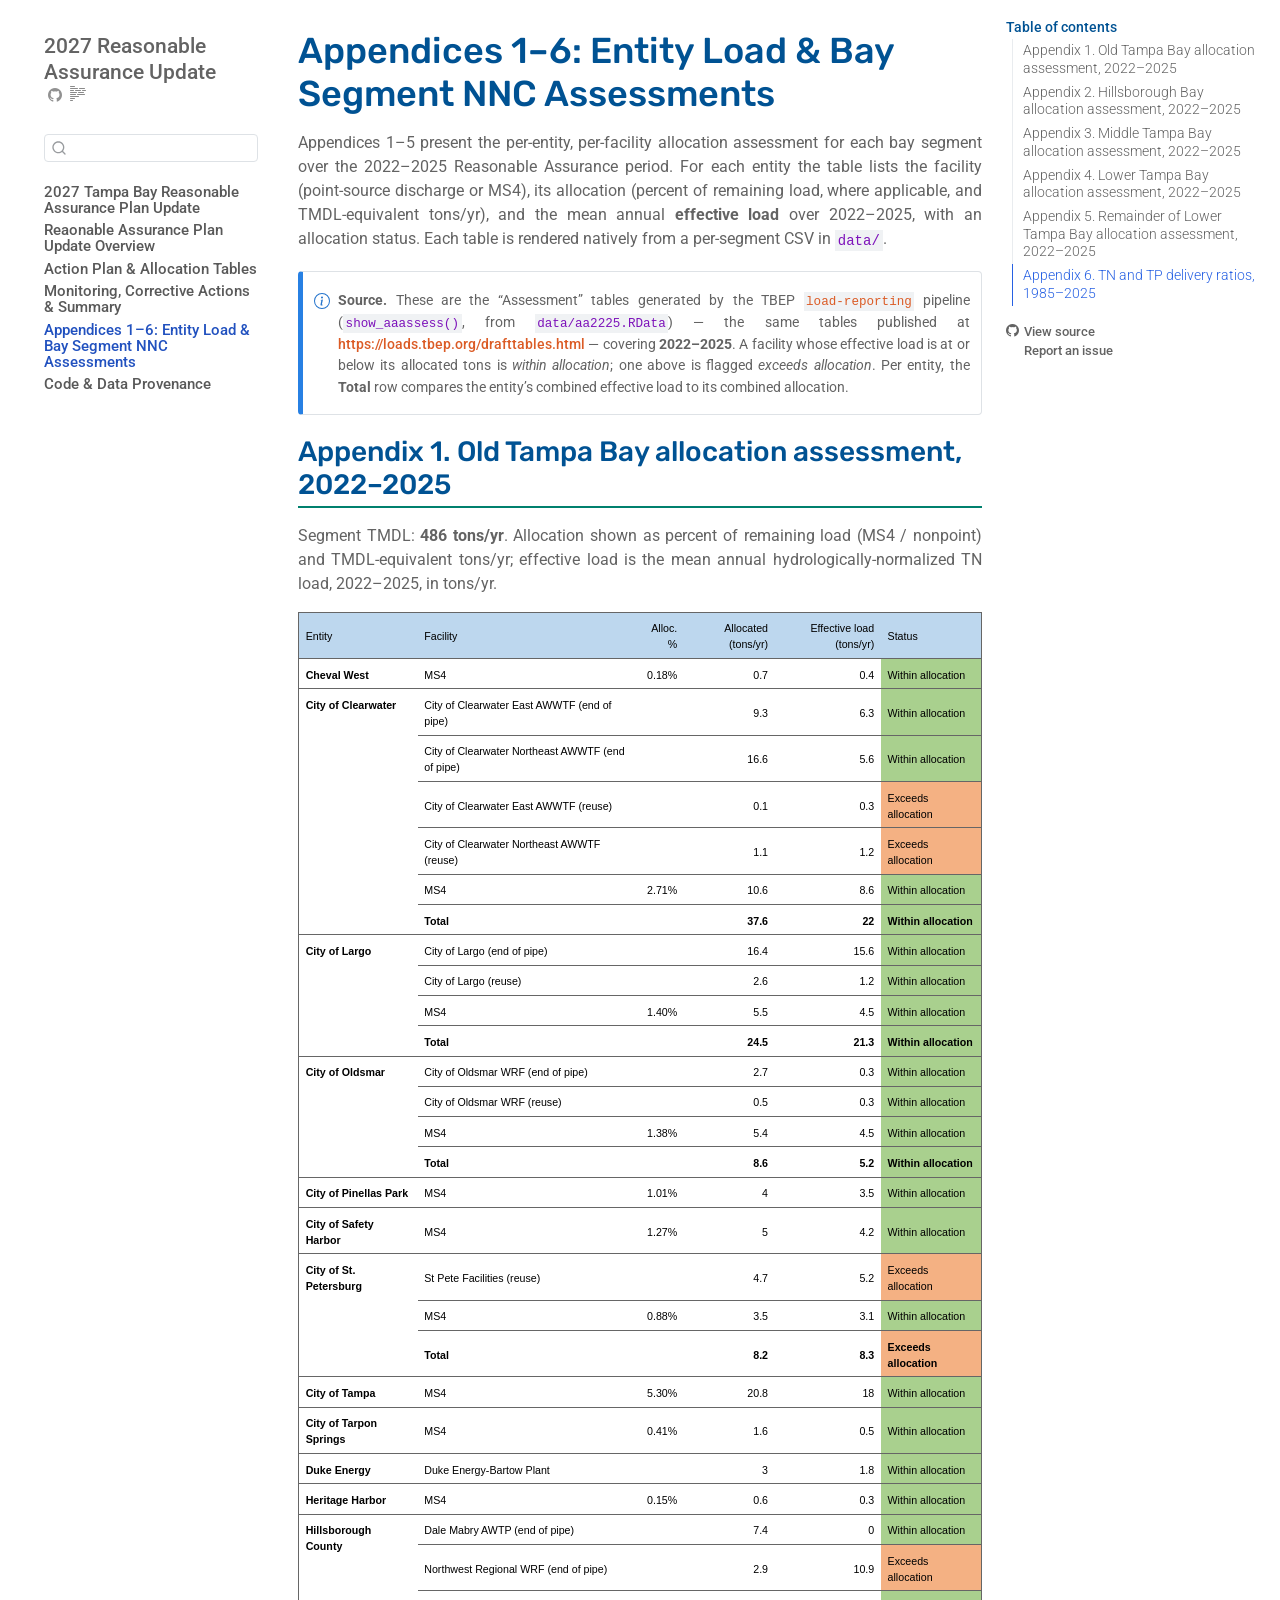
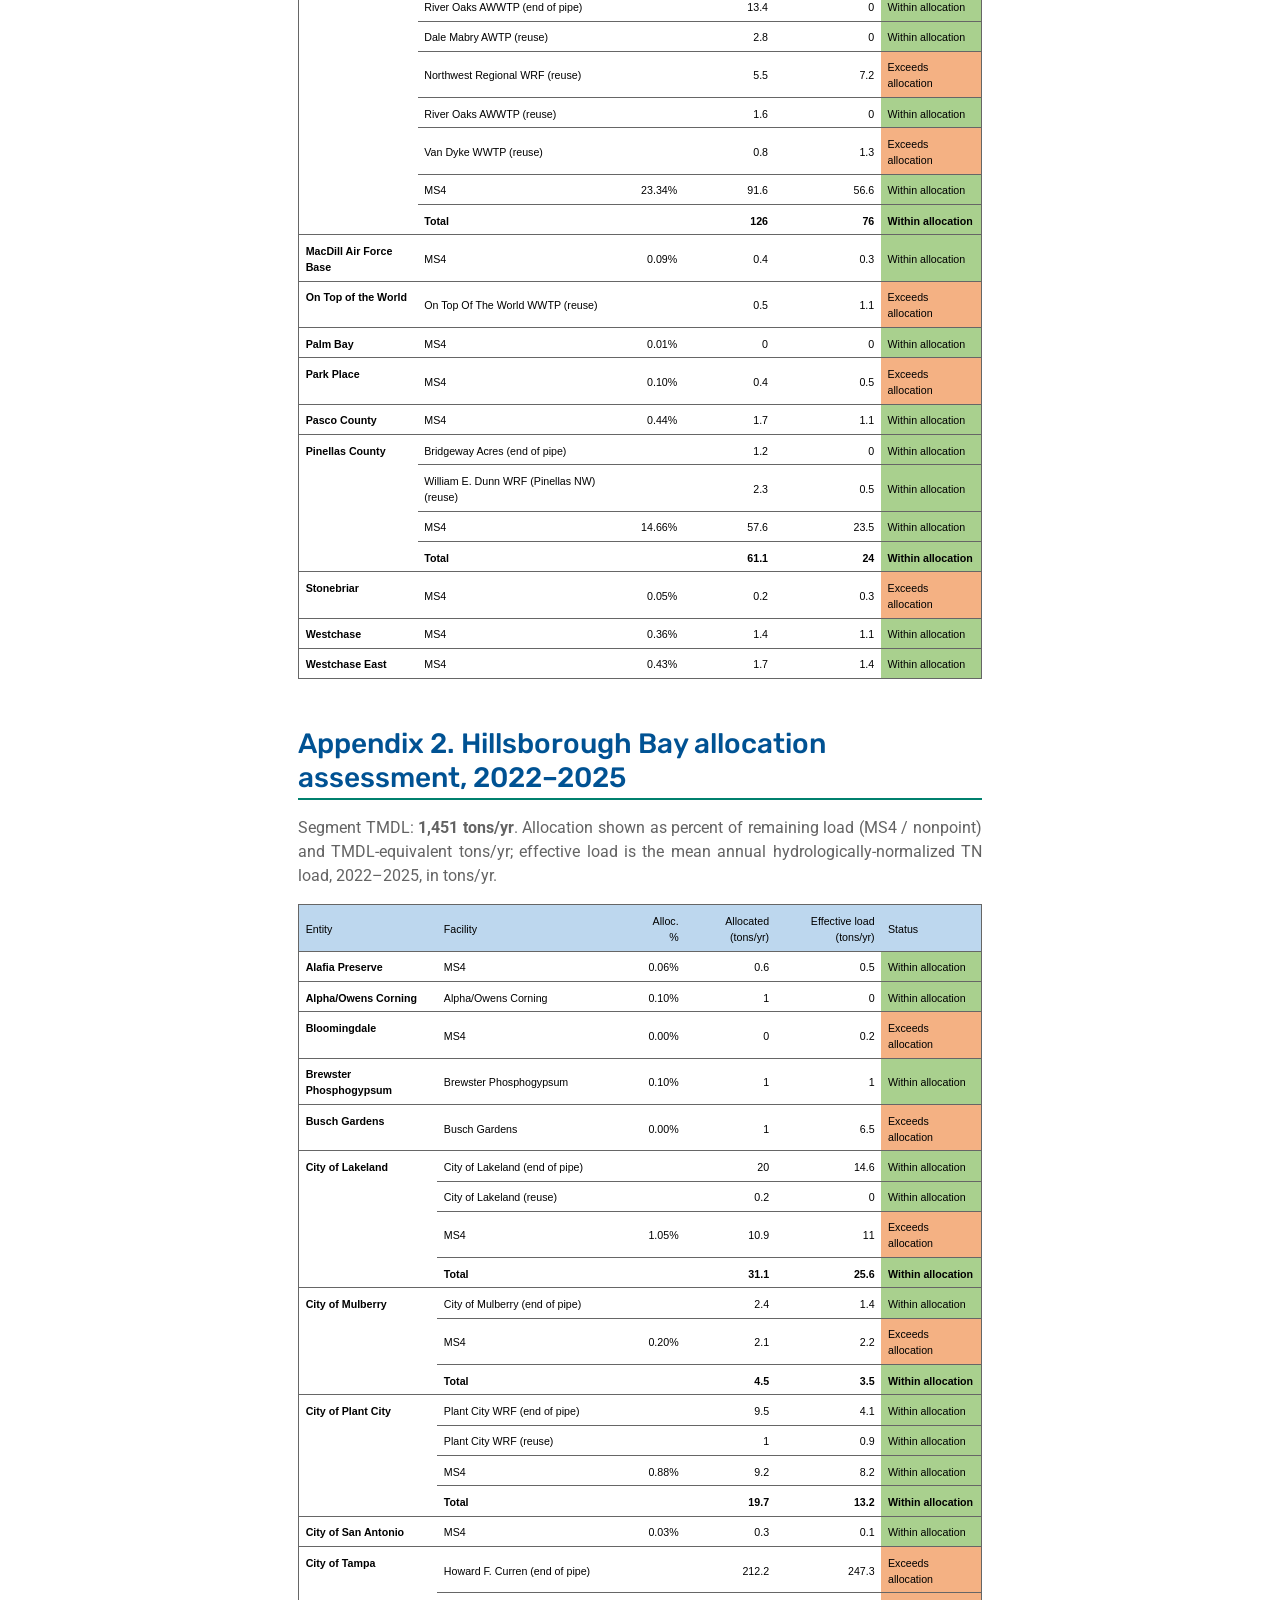
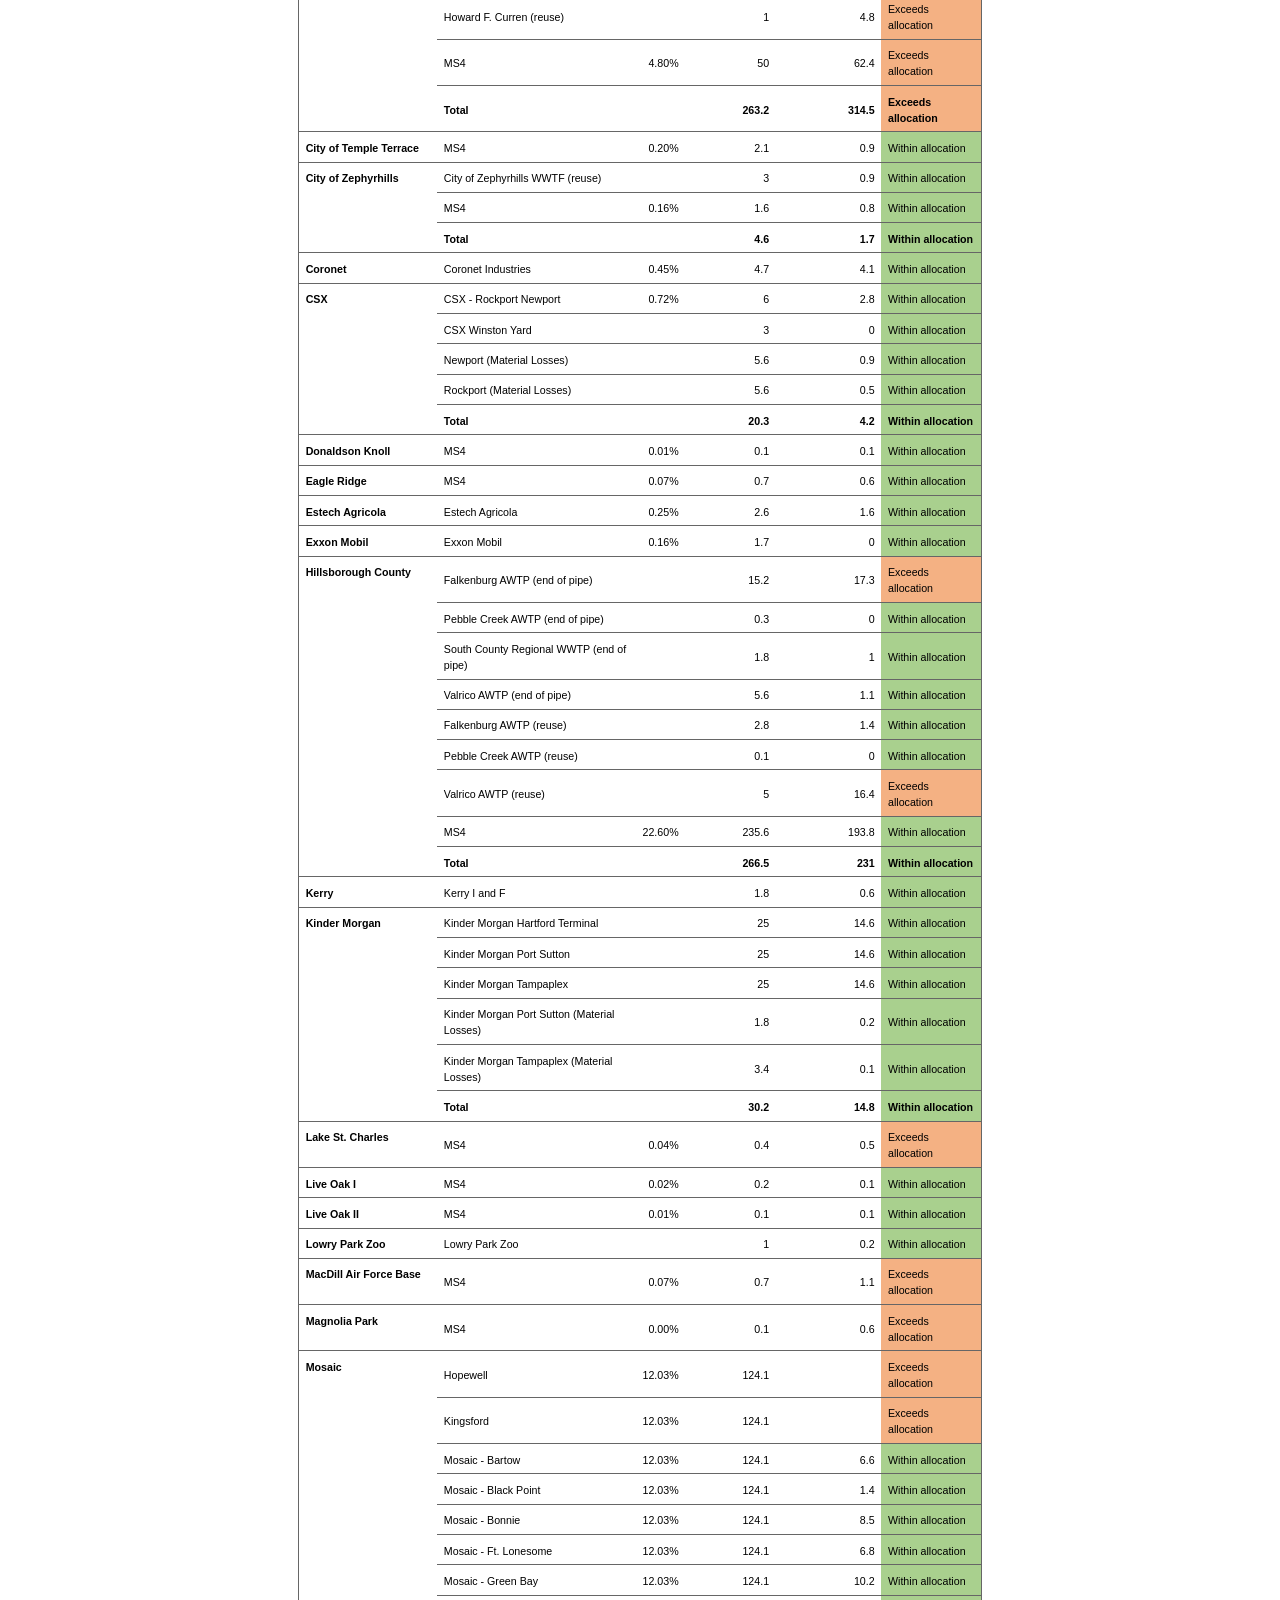
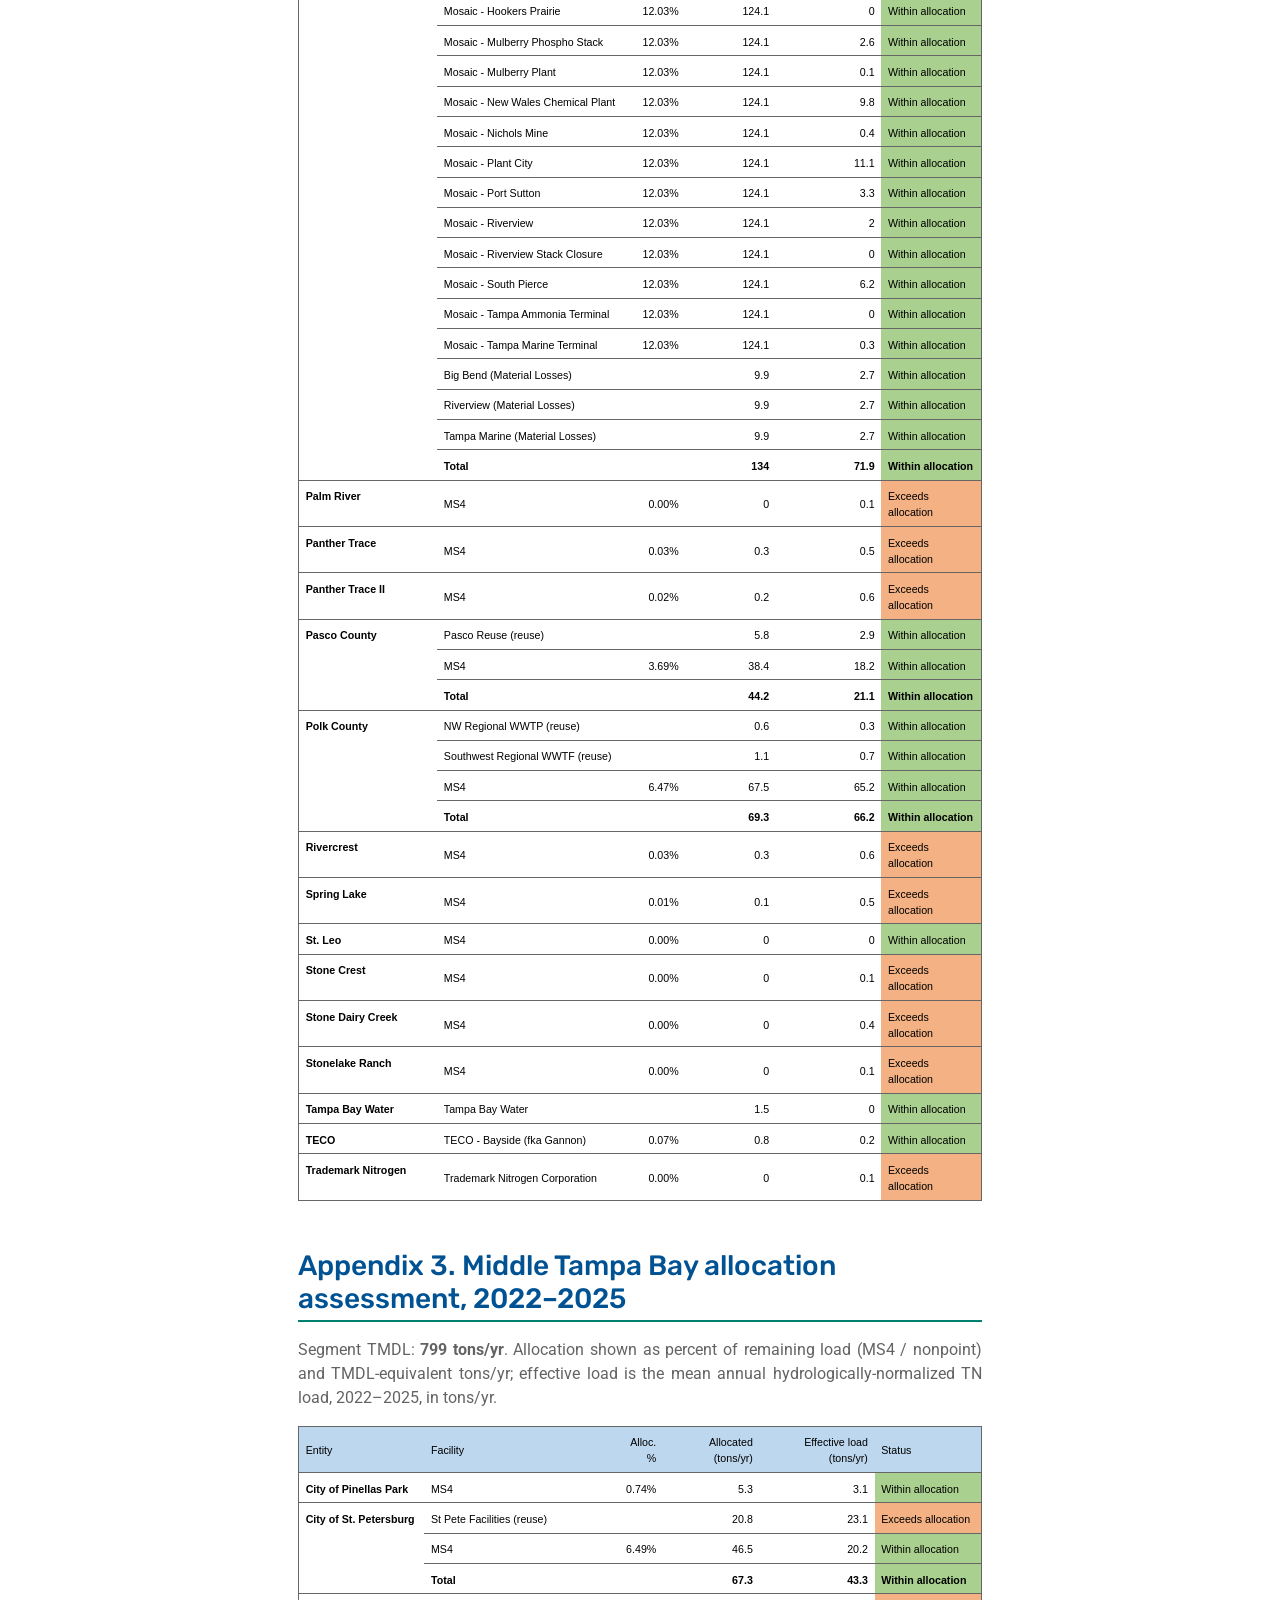
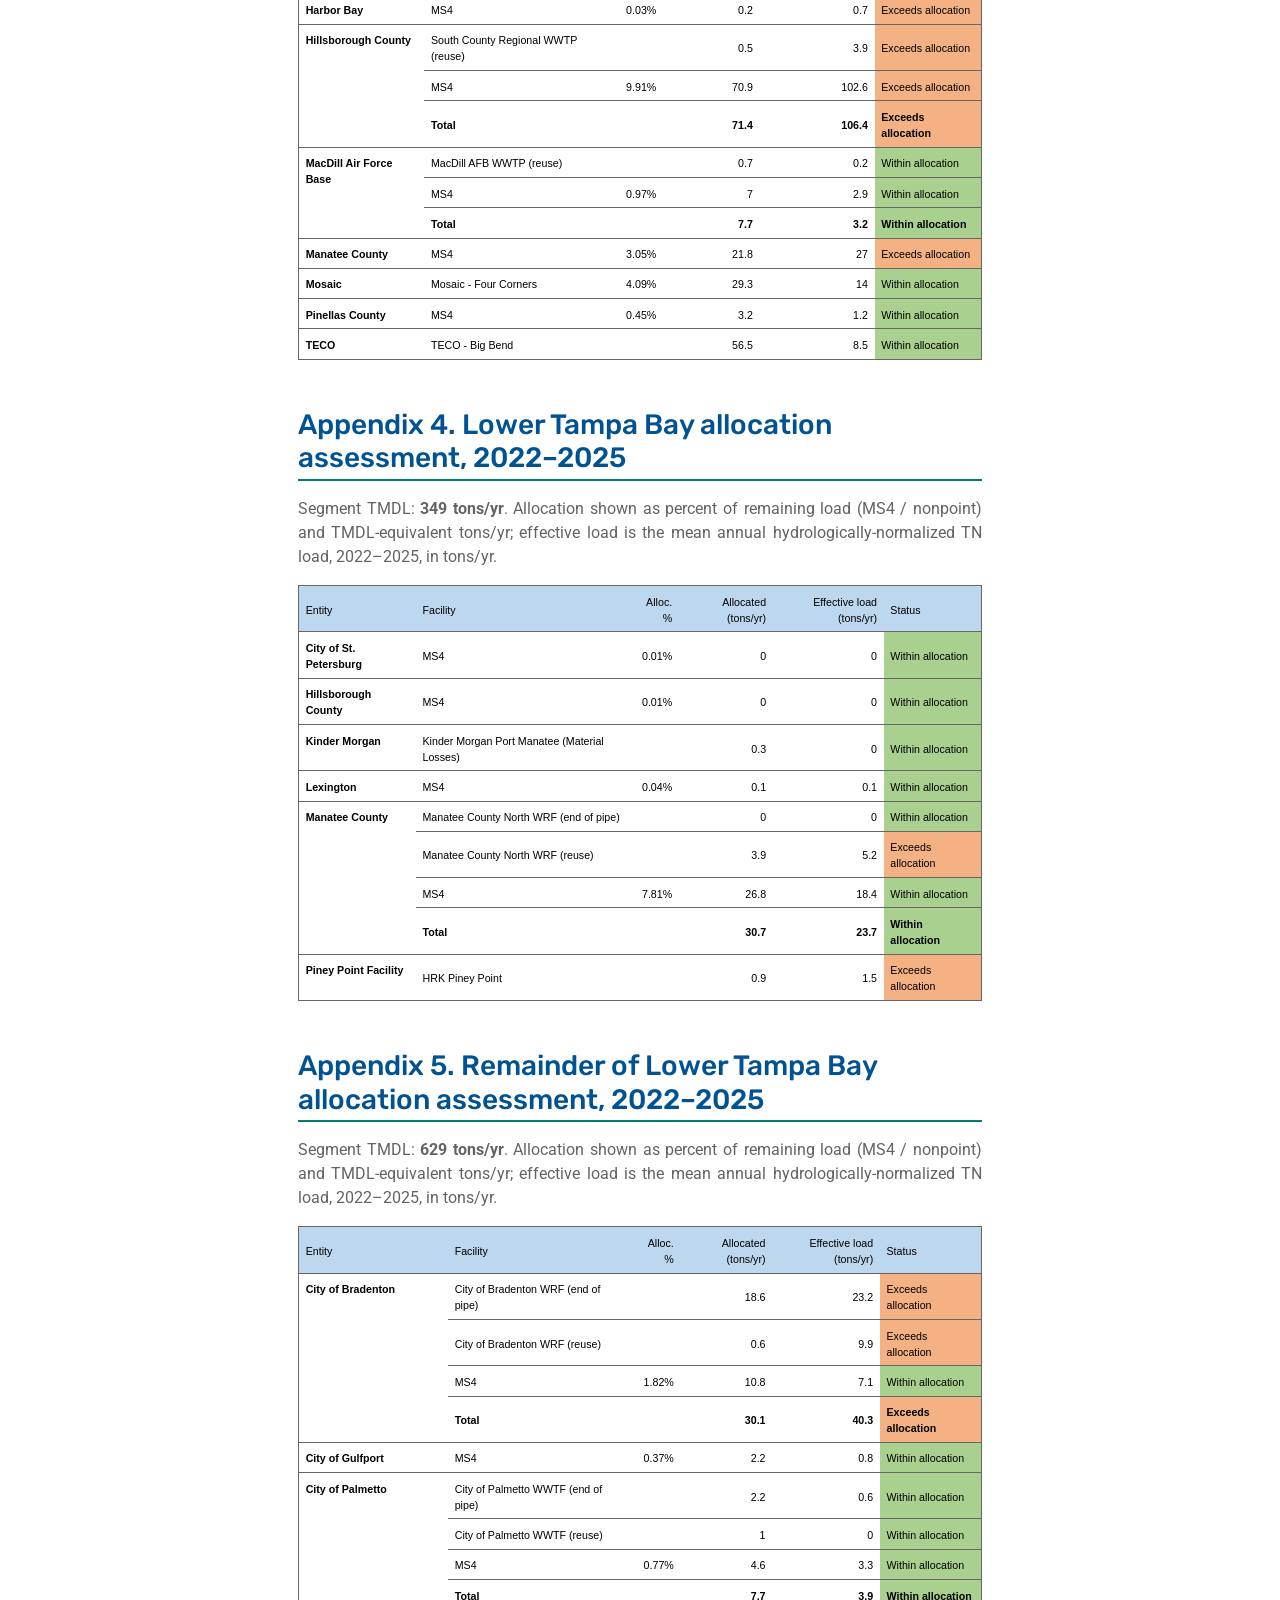
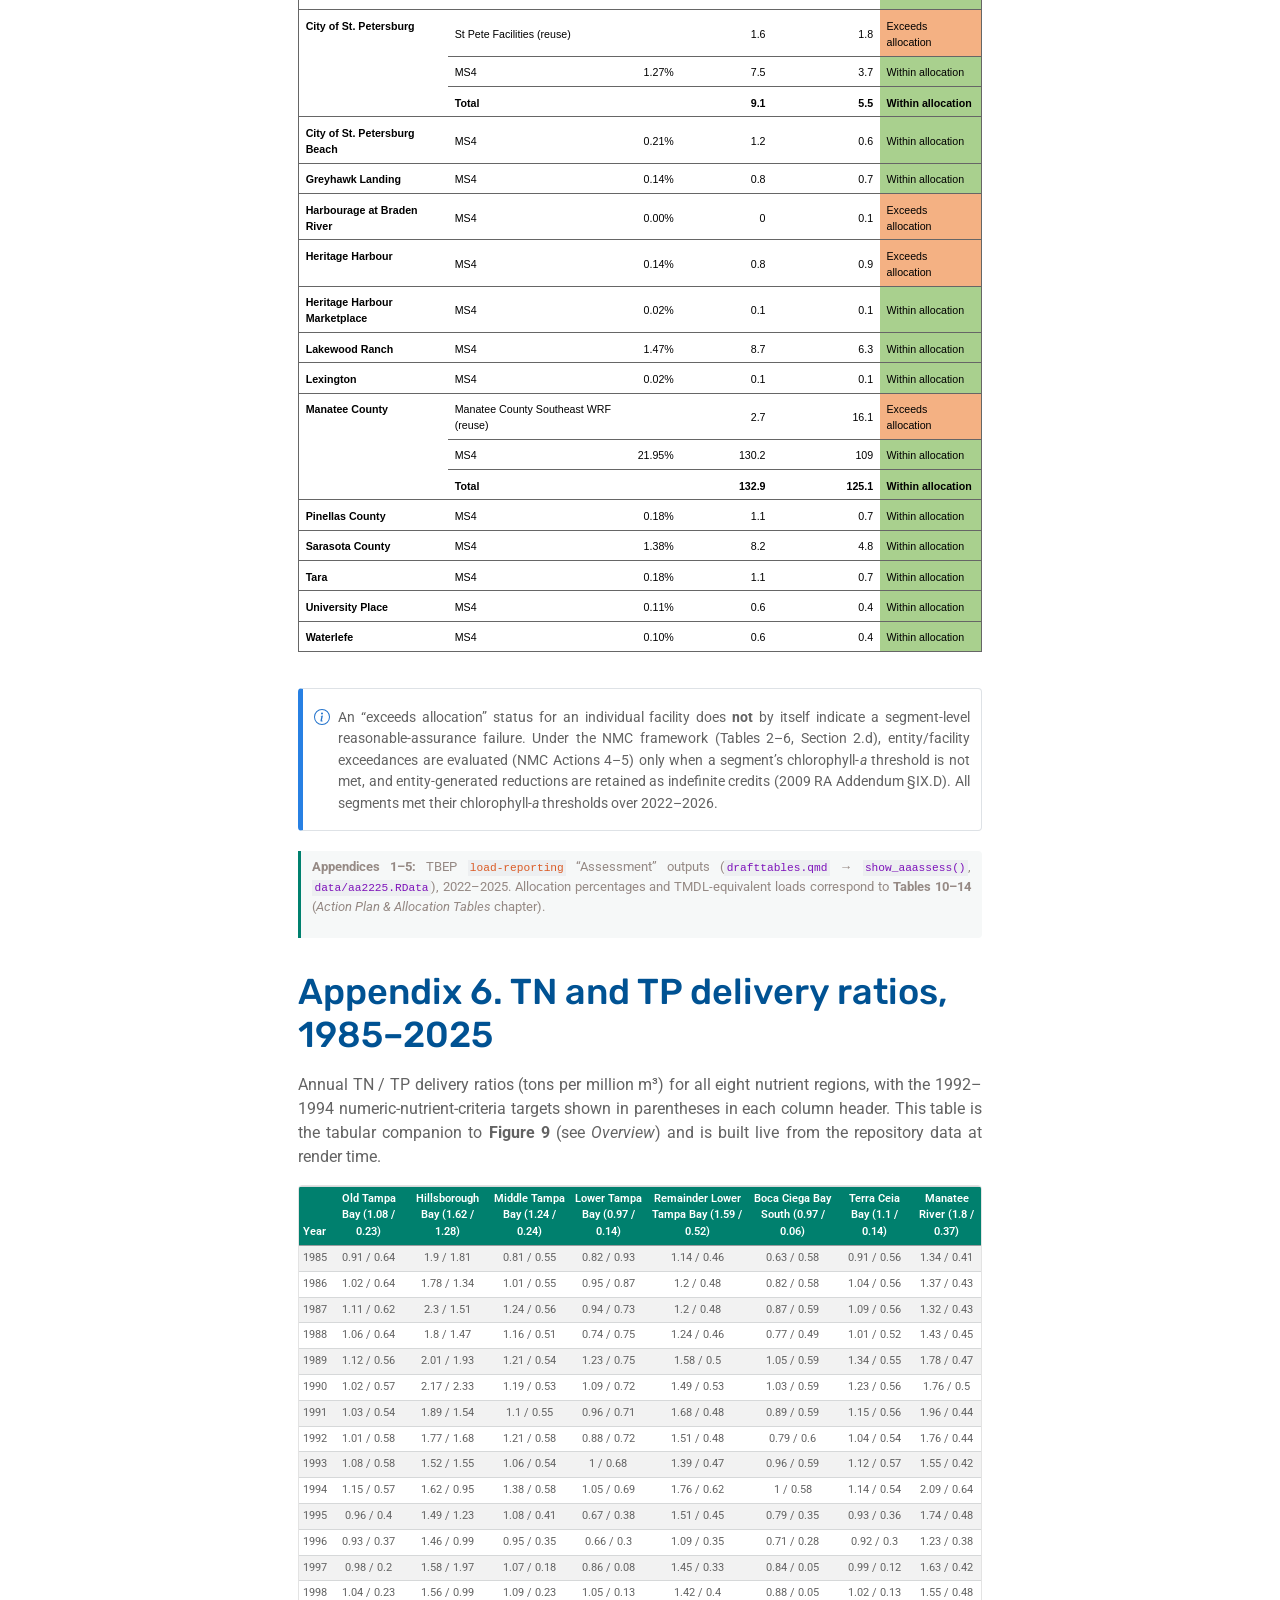
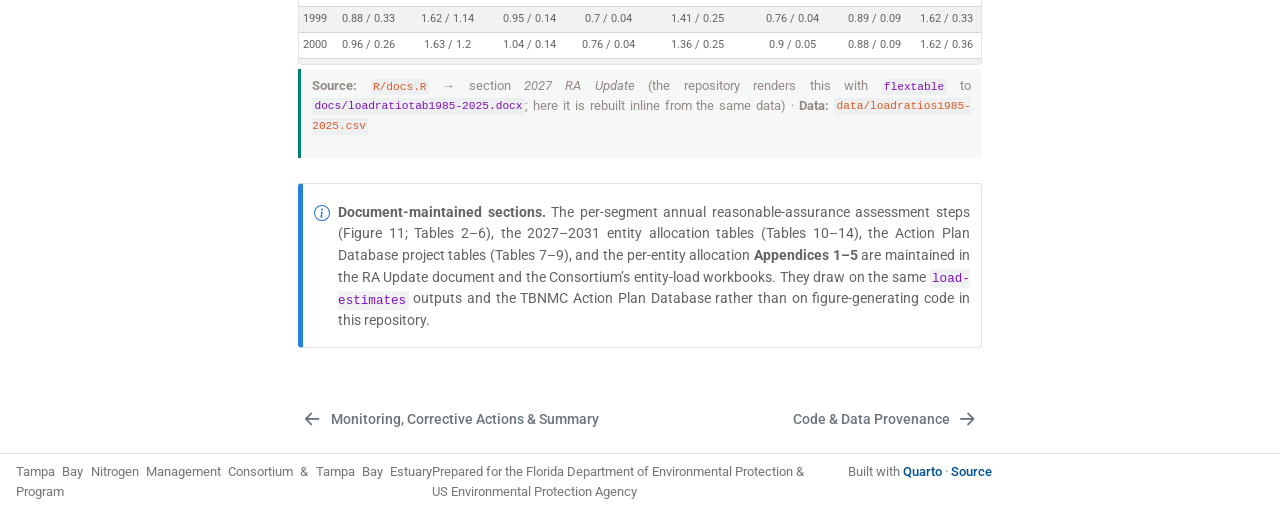
==== commit 8081cba6: "Page formatting." ====
--- a/docs/appendices.html
+++ b/docs/appendices.html
@@ -210,7 +210,7 @@
 <p>Segment TMDL: <strong>486 tons/yr</strong>. Allocation shown as percent of remaining load (MS4 / nonpoint) and TMDL-equivalent tons/yr; effective load is the mean annual hydrologically-normalized TN load, 2022–2025, in tons/yr.</p>
 <div class="cell">
 <div class="cell-output-display">
-<div class="tabwid"><style>.cl-baa7379e{table-layout:auto;width:100%;}.cl-ba9dd94c{font-family:'Arial';font-size:8pt;font-weight:normal;font-style:normal;text-decoration:none;color:rgba(0, 0, 0, 1.00);background-color:transparent;}.cl-ba9dd96a{font-family:'Arial';font-size:8pt;font-weight:bold;font-style:normal;text-decoration:none;color:rgba(0, 0, 0, 1.00);background-color:transparent;}.cl-baa1f068{margin:0;text-align:left;border-bottom: 0 solid rgba(0, 0, 0, 1.00);border-top: 0 solid rgba(0, 0, 0, 1.00);border-left: 0 solid rgba(0, 0, 0, 1.00);border-right: 0 solid rgba(0, 0, 0, 1.00);padding-bottom:5pt;padding-top:5pt;padding-left:5pt;padding-right:5pt;line-height: 1;background-color:transparent;}.cl-baa1f072{margin:0;text-align:right;border-bottom: 0 solid rgba(0, 0, 0, 1.00);border-top: 0 solid rgba(0, 0, 0, 1.00);border-left: 0 solid rgba(0, 0, 0, 1.00);border-right: 0 solid rgba(0, 0, 0, 1.00);padding-bottom:5pt;padding-top:5pt;padding-left:5pt;padding-right:5pt;line-height: 1;background-color:transparent;}.cl-baa1f07c{margin:0;text-align:left;border-bottom: 0 solid rgba(0, 0, 0, 1.00);border-top: 0 solid rgba(0, 0, 0, 1.00);border-left: 0 solid rgba(0, 0, 0, 1.00);border-right: 0 solid rgba(0, 0, 0, 1.00);padding-bottom:5pt;padding-top:5pt;padding-left:5pt;padding-right:5pt;line-height: 1;background-color:transparent;}.cl-baa214f8{background-color:rgba(189, 215, 238, 1.00);vertical-align: middle;border-bottom: 1pt solid rgba(102, 102, 102, 1.00);border-top: 1pt solid rgba(102, 102, 102, 1.00);border-left: 1pt solid rgba(102, 102, 102, 1.00);border-right: 0 solid rgba(0, 0, 0, 1.00);margin-bottom:0;margin-top:0;margin-left:0;margin-right:0;}.cl-baa214f9{background-color:rgba(189, 215, 238, 1.00);vertical-align: middle;border-bottom: 1pt solid rgba(102, 102, 102, 1.00);border-top: 1pt solid rgba(102, 102, 102, 1.00);border-left: 0 solid rgba(0, 0, 0, 1.00);border-right: 0 solid rgba(0, 0, 0, 1.00);margin-bottom:0;margin-top:0;margin-left:0;margin-right:0;}.cl-baa214fa{background-color:rgba(189, 215, 238, 1.00);vertical-align: middle;border-bottom: 1pt solid rgba(102, 102, 102, 1.00);border-top: 1pt solid rgba(102, 102, 102, 1.00);border-left: 0 solid rgba(0, 0, 0, 1.00);border-right: 0 solid rgba(0, 0, 0, 1.00);margin-bottom:0;margin-top:0;margin-left:0;margin-right:0;}.cl-baa21502{background-color:rgba(189, 215, 238, 1.00);vertical-align: middle;border-bottom: 1pt solid rgba(102, 102, 102, 1.00);border-top: 1pt solid rgba(102, 102, 102, 1.00);border-left: 0 solid rgba(0, 0, 0, 1.00);border-right: 1pt solid rgba(102, 102, 102, 1.00);margin-bottom:0;margin-top:0;margin-left:0;margin-right:0;}.cl-baa21503{background-color:transparent;vertical-align: top;border-bottom: 1pt solid rgba(102, 102, 102, 1.00);border-top: 0 solid rgba(0, 0, 0, 1.00);border-left: 1pt solid rgba(102, 102, 102, 1.00);border-right: 0 solid rgba(0, 0, 0, 1.00);margin-bottom:0;margin-top:0;margin-left:0;margin-right:0;}.cl-baa21504{background-color:transparent;vertical-align: middle;border-bottom: 1pt solid rgba(102, 102, 102, 1.00);border-top: 0 solid rgba(0, 0, 0, 1.00);border-left: 0 solid rgba(0, 0, 0, 1.00);border-right: 0 solid rgba(0, 0, 0, 1.00);margin-bottom:0;margin-top:0;margin-left:0;margin-right:0;}.cl-baa2150c{background-color:transparent;vertical-align: middle;border-bottom: 1pt solid rgba(102, 102, 102, 1.00);border-top: 0 solid rgba(0, 0, 0, 1.00);border-left: 0 solid rgba(0, 0, 0, 1.00);border-right: 0 solid rgba(0, 0, 0, 1.00);margin-bottom:0;margin-top:0;margin-left:0;margin-right:0;}.cl-baa2150d{background-color:rgba(169, 208, 142, 1.00);vertical-align: middle;border-bottom: 1pt solid rgba(102, 102, 102, 1.00);border-top: 0 solid rgba(0, 0, 0, 1.00);border-left: 0 solid rgba(0, 0, 0, 1.00);border-right: 1pt solid rgba(102, 102, 102, 1.00);margin-bottom:0;margin-top:0;margin-left:0;margin-right:0;}.cl-baa2150e{background-color:transparent;vertical-align: top;border-bottom: 1pt solid rgba(102, 102, 102, 1.00);border-top: 1pt solid rgba(102, 102, 102, 1.00);border-left: 1pt solid rgba(102, 102, 102, 1.00);border-right: 0 solid rgba(0, 0, 0, 1.00);margin-bottom:0;margin-top:0;margin-left:0;margin-right:0;}.cl-baa2150f{background-color:transparent;vertical-align: middle;border-bottom: 1pt solid rgba(102, 102, 102, 1.00);border-top: 1pt solid rgba(102, 102, 102, 1.00);border-left: 0 solid rgba(0, 0, 0, 1.00);border-right: 0 solid rgba(0, 0, 0, 1.00);margin-bottom:0;margin-top:0;margin-left:0;margin-right:0;}.cl-baa21516{background-color:transparent;vertical-align: middle;border-bottom: 1pt solid rgba(102, 102, 102, 1.00);border-top: 1pt solid rgba(102, 102, 102, 1.00);border-left: 0 solid rgba(0, 0, 0, 1.00);border-right: 0 solid rgba(0, 0, 0, 1.00);margin-bottom:0;margin-top:0;margin-left:0;margin-right:0;}.cl-baa21517{background-color:rgba(169, 208, 142, 1.00);vertical-align: middle;border-bottom: 1pt solid rgba(102, 102, 102, 1.00);border-top: 1pt solid rgba(102, 102, 102, 1.00);border-left: 0 solid rgba(0, 0, 0, 1.00);border-right: 1pt solid rgba(102, 102, 102, 1.00);margin-bottom:0;margin-top:0;margin-left:0;margin-right:0;}.cl-baa21520{background-color:rgba(244, 177, 131, 1.00);vertical-align: middle;border-bottom: 1pt solid rgba(102, 102, 102, 1.00);border-top: 1pt solid rgba(102, 102, 102, 1.00);border-left: 0 solid rgba(0, 0, 0, 1.00);border-right: 1pt solid rgba(102, 102, 102, 1.00);margin-bottom:0;margin-top:0;margin-left:0;margin-right:0;}</style><table data-quarto-disable-processing="true" class="cl-baa7379e"><thead><tr style="overflow-wrap:break-word;"><th class="cl-baa214f8"><p class="cl-baa1f068"><span class="cl-ba9dd94c">Entity</span></p></th><th class="cl-baa214f9"><p class="cl-baa1f068"><span class="cl-ba9dd94c">Facility</span></p></th><th class="cl-baa214fa"><p class="cl-baa1f072"><span class="cl-ba9dd94c">Alloc. %</span></p></th><th class="cl-baa214fa"><p class="cl-baa1f072"><span class="cl-ba9dd94c">Allocated (tons/yr)</span></p></th><th class="cl-baa214fa"><p class="cl-baa1f072"><span class="cl-ba9dd94c">Effective load (tons/yr)</span></p></th><th class="cl-baa21502"><p class="cl-baa1f068"><span class="cl-ba9dd94c">Status</span></p></th></tr></thead><tbody><tr style="overflow-wrap:break-word;"><td class="cl-baa21503"><p class="cl-baa1f07c"><span class="cl-ba9dd96a">Cheval West</span></p></td><td class="cl-baa21504"><p class="cl-baa1f068"><span class="cl-ba9dd94c">MS4</span></p></td><td class="cl-baa2150c"><p class="cl-baa1f072"><span class="cl-ba9dd94c">0.18%</span></p></td><td class="cl-baa2150c"><p class="cl-baa1f072"><span class="cl-ba9dd94c">0.7</span></p></td><td class="cl-baa2150c"><p class="cl-baa1f072"><span class="cl-ba9dd94c">0.4</span></p></td><td class="cl-baa2150d"><p class="cl-baa1f068"><span class="cl-ba9dd94c">Within allocation</span></p></td></tr><tr style="overflow-wrap:break-word;"><td rowspan="6" class="cl-baa2150e"><p class="cl-baa1f07c"><span class="cl-ba9dd96a">City of Clearwater</span></p></td><td class="cl-baa2150f"><p class="cl-baa1f068"><span class="cl-ba9dd94c">City of Clearwater East AWWTF (end of pipe)</span></p></td><td class="cl-baa21516"><p class="cl-baa1f072"><span class="cl-ba9dd94c"></span></p></td><td class="cl-baa21516"><p class="cl-baa1f072"><span class="cl-ba9dd94c">9.3</span></p></td><td class="cl-baa21516"><p class="cl-baa1f072"><span class="cl-ba9dd94c">6.3</span></p></td><td class="cl-baa21517"><p class="cl-baa1f068"><span class="cl-ba9dd94c">Within allocation</span></p></td></tr><tr style="overflow-wrap:break-word;"><td class="cl-baa2150f"><p class="cl-baa1f068"><span class="cl-ba9dd94c">City of Clearwater Northeast AWWTF (end of pipe)</span></p></td><td class="cl-baa21516"><p class="cl-baa1f072"><span class="cl-ba9dd94c"></span></p></td><td class="cl-baa21516"><p class="cl-baa1f072"><span class="cl-ba9dd94c">16.6</span></p></td><td class="cl-baa21516"><p class="cl-baa1f072"><span class="cl-ba9dd94c">5.6</span></p></td><td class="cl-baa21517"><p class="cl-baa1f068"><span class="cl-ba9dd94c">Within allocation</span></p></td></tr><tr style="overflow-wrap:break-word;"><td class="cl-baa2150f"><p class="cl-baa1f068"><span class="cl-ba9dd94c">City of Clearwater East AWWTF (reuse)</span></p></td><td class="cl-baa21516"><p class="cl-baa1f072"><span class="cl-ba9dd94c"></span></p></td><td class="cl-baa21516"><p class="cl-baa1f072"><span class="cl-ba9dd94c">0.1</span></p></td><td class="cl-baa21516"><p class="cl-baa1f072"><span class="cl-ba9dd94c">0.3</span></p></td><td class="cl-baa21520"><p class="cl-baa1f068"><span class="cl-ba9dd94c">Exceeds allocation</span></p></td></tr><tr style="overflow-wrap:break-word;"><td class="cl-baa2150f"><p class="cl-baa1f068"><span class="cl-ba9dd94c">City of Clearwater Northeast AWWTF (reuse)</span></p></td><td class="cl-baa21516"><p class="cl-baa1f072"><span class="cl-ba9dd94c"></span></p></td><td class="cl-baa21516"><p class="cl-baa1f072"><span class="cl-ba9dd94c">1.1</span></p></td><td class="cl-baa21516"><p class="cl-baa1f072"><span class="cl-ba9dd94c">1.2</span></p></td><td class="cl-baa21520"><p class="cl-baa1f068"><span class="cl-ba9dd94c">Exceeds allocation</span></p></td></tr><tr style="overflow-wrap:break-word;"><td class="cl-baa2150f"><p class="cl-baa1f068"><span class="cl-ba9dd94c">MS4</span></p></td><td class="cl-baa21516"><p class="cl-baa1f072"><span class="cl-ba9dd94c">2.71%</span></p></td><td class="cl-baa21516"><p class="cl-baa1f072"><span class="cl-ba9dd94c">10.6</span></p></td><td class="cl-baa21516"><p class="cl-baa1f072"><span class="cl-ba9dd94c">8.6</span></p></td><td class="cl-baa21517"><p class="cl-baa1f068"><span class="cl-ba9dd94c">Within allocation</span></p></td></tr><tr style="overflow-wrap:break-word;"><td class="cl-baa2150f"><p class="cl-baa1f068"><span class="cl-ba9dd96a">Total</span></p></td><td class="cl-baa21516"><p class="cl-baa1f072"><span class="cl-ba9dd96a"></span></p></td><td class="cl-baa21516"><p class="cl-baa1f072"><span class="cl-ba9dd96a">37.6</span></p></td><td class="cl-baa21516"><p class="cl-baa1f072"><span class="cl-ba9dd96a">22</span></p></td><td class="cl-baa21517"><p class="cl-baa1f068"><span class="cl-ba9dd96a">Within allocation</span></p></td></tr><tr style="overflow-wrap:break-word;"><td rowspan="4" class="cl-baa2150e"><p class="cl-baa1f07c"><span class="cl-ba9dd96a">City of Largo</span></p></td><td class="cl-baa2150f"><p class="cl-baa1f068"><span class="cl-ba9dd94c">City of Largo (end of pipe)</span></p></td><td class="cl-baa21516"><p class="cl-baa1f072"><span class="cl-ba9dd94c"></span></p></td><td class="cl-baa21516"><p class="cl-baa1f072"><span class="cl-ba9dd94c">16.4</span></p></td><td class="cl-baa21516"><p class="cl-baa1f072"><span class="cl-ba9dd94c">15.6</span></p></td><td class="cl-baa21517"><p class="cl-baa1f068"><span class="cl-ba9dd94c">Within allocation</span></p></td></tr><tr style="overflow-wrap:break-word;"><td class="cl-baa2150f"><p class="cl-baa1f068"><span class="cl-ba9dd94c">City of Largo (reuse)</span></p></td><td class="cl-baa21516"><p class="cl-baa1f072"><span class="cl-ba9dd94c"></span></p></td><td class="cl-baa21516"><p class="cl-baa1f072"><span class="cl-ba9dd94c">2.6</span></p></td><td class="cl-baa21516"><p class="cl-baa1f072"><span class="cl-ba9dd94c">1.2</span></p></td><td class="cl-baa21517"><p class="cl-baa1f068"><span class="cl-ba9dd94c">Within allocation</span></p></td></tr><tr style="overflow-wrap:break-word;"><td class="cl-baa2150f"><p class="cl-baa1f068"><span class="cl-ba9dd94c">MS4</span></p></td><td class="cl-baa21516"><p class="cl-baa1f072"><span class="cl-ba9dd94c">1.40%</span></p></td><td class="cl-baa21516"><p class="cl-baa1f072"><span class="cl-ba9dd94c">5.5</span></p></td><td class="cl-baa21516"><p class="cl-baa1f072"><span class="cl-ba9dd94c">4.5</span></p></td><td class="cl-baa21517"><p class="cl-baa1f068"><span class="cl-ba9dd94c">Within allocation</span></p></td></tr><tr style="overflow-wrap:break-word;"><td class="cl-baa2150f"><p class="cl-baa1f068"><span class="cl-ba9dd96a">Total</span></p></td><td class="cl-baa21516"><p class="cl-baa1f072"><span class="cl-ba9dd96a"></span></p></td><td class="cl-baa21516"><p class="cl-baa1f072"><span class="cl-ba9dd96a">24.5</span></p></td><td class="cl-baa21516"><p class="cl-baa1f072"><span class="cl-ba9dd96a">21.3</span></p></td><td class="cl-baa21517"><p class="cl-baa1f068"><span class="cl-ba9dd96a">Within allocation</span></p></td></tr><tr style="overflow-wrap:break-word;"><td rowspan="4" class="cl-baa2150e"><p class="cl-baa1f07c"><span class="cl-ba9dd96a">City of Oldsmar</span></p></td><td class="cl-baa2150f"><p class="cl-baa1f068"><span class="cl-ba9dd94c">City of Oldsmar WRF (end of pipe)</span></p></td><td class="cl-baa21516"><p class="cl-baa1f072"><span class="cl-ba9dd94c"></span></p></td><td class="cl-baa21516"><p class="cl-baa1f072"><span class="cl-ba9dd94c">2.7</span></p></td><td class="cl-baa21516"><p class="cl-baa1f072"><span class="cl-ba9dd94c">0.3</span></p></td><td class="cl-baa21517"><p class="cl-baa1f068"><span class="cl-ba9dd94c">Within allocation</span></p></td></tr><tr style="overflow-wrap:break-word;"><td class="cl-baa2150f"><p class="cl-baa1f068"><span class="cl-ba9dd94c">City of Oldsmar WRF (reuse)</span></p></td><td class="cl-baa21516"><p class="cl-baa1f072"><span class="cl-ba9dd94c"></span></p></td><td class="cl-baa21516"><p class="cl-baa1f072"><span class="cl-ba9dd94c">0.5</span></p></td><td class="cl-baa21516"><p class="cl-baa1f072"><span class="cl-ba9dd94c">0.3</span></p></td><td class="cl-baa21517"><p class="cl-baa1f068"><span class="cl-ba9dd94c">Within allocation</span></p></td></tr><tr style="overflow-wrap:break-word;"><td class="cl-baa2150f"><p class="cl-baa1f068"><span class="cl-ba9dd94c">MS4</span></p></td><td class="cl-baa21516"><p class="cl-baa1f072"><span class="cl-ba9dd94c">1.38%</span></p></td><td class="cl-baa21516"><p class="cl-baa1f072"><span class="cl-ba9dd94c">5.4</span></p></td><td class="cl-baa21516"><p class="cl-baa1f072"><span class="cl-ba9dd94c">4.5</span></p></td><td class="cl-baa21517"><p class="cl-baa1f068"><span class="cl-ba9dd94c">Within allocation</span></p></td></tr><tr style="overflow-wrap:break-word;"><td class="cl-baa2150f"><p class="cl-baa1f068"><span class="cl-ba9dd96a">Total</span></p></td><td class="cl-baa21516"><p class="cl-baa1f072"><span class="cl-ba9dd96a"></span></p></td><td class="cl-baa21516"><p class="cl-baa1f072"><span class="cl-ba9dd96a">8.6</span></p></td><td class="cl-baa21516"><p class="cl-baa1f072"><span class="cl-ba9dd96a">5.2</span></p></td><td class="cl-baa21517"><p class="cl-baa1f068"><span class="cl-ba9dd96a">Within allocation</span></p></td></tr><tr style="overflow-wrap:break-word;"><td class="cl-baa2150e"><p class="cl-baa1f07c"><span class="cl-ba9dd96a">City of Pinellas Park</span></p></td><td class="cl-baa2150f"><p class="cl-baa1f068"><span class="cl-ba9dd94c">MS4</span></p></td><td class="cl-baa21516"><p class="cl-baa1f072"><span class="cl-ba9dd94c">1.01%</span></p></td><td class="cl-baa21516"><p class="cl-baa1f072"><span class="cl-ba9dd94c">4</span></p></td><td class="cl-baa21516"><p class="cl-baa1f072"><span class="cl-ba9dd94c">3.5</span></p></td><td class="cl-baa21517"><p class="cl-baa1f068"><span class="cl-ba9dd94c">Within allocation</span></p></td></tr><tr style="overflow-wrap:break-word;"><td class="cl-baa2150e"><p class="cl-baa1f07c"><span class="cl-ba9dd96a">City of Safety Harbor</span></p></td><td class="cl-baa2150f"><p class="cl-baa1f068"><span class="cl-ba9dd94c">MS4</span></p></td><td class="cl-baa21516"><p class="cl-baa1f072"><span class="cl-ba9dd94c">1.27%</span></p></td><td class="cl-baa21516"><p class="cl-baa1f072"><span class="cl-ba9dd94c">5</span></p></td><td class="cl-baa21516"><p class="cl-baa1f072"><span class="cl-ba9dd94c">4.2</span></p></td><td class="cl-baa21517"><p class="cl-baa1f068"><span class="cl-ba9dd94c">Within allocation</span></p></td></tr><tr style="overflow-wrap:break-word;"><td rowspan="3" class="cl-baa2150e"><p class="cl-baa1f07c"><span class="cl-ba9dd96a">City of St. Petersburg</span></p></td><td class="cl-baa2150f"><p class="cl-baa1f068"><span class="cl-ba9dd94c">St Pete Facilities (reuse)</span></p></td><td class="cl-baa21516"><p class="cl-baa1f072"><span class="cl-ba9dd94c"></span></p></td><td class="cl-baa21516"><p class="cl-baa1f072"><span class="cl-ba9dd94c">4.7</span></p></td><td class="cl-baa21516"><p class="cl-baa1f072"><span class="cl-ba9dd94c">5.2</span></p></td><td class="cl-baa21520"><p class="cl-baa1f068"><span class="cl-ba9dd94c">Exceeds allocation</span></p></td></tr><tr style="overflow-wrap:break-word;"><td class="cl-baa2150f"><p class="cl-baa1f068"><span class="cl-ba9dd94c">MS4</span></p></td><td class="cl-baa21516"><p class="cl-baa1f072"><span class="cl-ba9dd94c">0.88%</span></p></td><td class="cl-baa21516"><p class="cl-baa1f072"><span class="cl-ba9dd94c">3.5</span></p></td><td class="cl-baa21516"><p class="cl-baa1f072"><span class="cl-ba9dd94c">3.1</span></p></td><td class="cl-baa21517"><p class="cl-baa1f068"><span class="cl-ba9dd94c">Within allocation</span></p></td></tr><tr style="overflow-wrap:break-word;"><td class="cl-baa2150f"><p class="cl-baa1f068"><span class="cl-ba9dd96a">Total</span></p></td><td class="cl-baa21516"><p class="cl-baa1f072"><span class="cl-ba9dd96a"></span></p></td><td class="cl-baa21516"><p class="cl-baa1f072"><span class="cl-ba9dd96a">8.2</span></p></td><td class="cl-baa21516"><p class="cl-baa1f072"><span class="cl-ba9dd96a">8.3</span></p></td><td class="cl-baa21520"><p class="cl-baa1f068"><span class="cl-ba9dd96a">Exceeds allocation</span></p></td></tr><tr style="overflow-wrap:break-word;"><td class="cl-baa2150e"><p class="cl-baa1f07c"><span class="cl-ba9dd96a">City of Tampa</span></p></td><td class="cl-baa2150f"><p class="cl-baa1f068"><span class="cl-ba9dd94c">MS4</span></p></td><td class="cl-baa21516"><p class="cl-baa1f072"><span class="cl-ba9dd94c">5.30%</span></p></td><td class="cl-baa21516"><p class="cl-baa1f072"><span class="cl-ba9dd94c">20.8</span></p></td><td class="cl-baa21516"><p class="cl-baa1f072"><span class="cl-ba9dd94c">18</span></p></td><td class="cl-baa21517"><p class="cl-baa1f068"><span class="cl-ba9dd94c">Within allocation</span></p></td></tr><tr style="overflow-wrap:break-word;"><td class="cl-baa2150e"><p class="cl-baa1f07c"><span class="cl-ba9dd96a">City of Tarpon Springs</span></p></td><td class="cl-baa2150f"><p class="cl-baa1f068"><span class="cl-ba9dd94c">MS4</span></p></td><td class="cl-baa21516"><p class="cl-baa1f072"><span class="cl-ba9dd94c">0.41%</span></p></td><td class="cl-baa21516"><p class="cl-baa1f072"><span class="cl-ba9dd94c">1.6</span></p></td><td class="cl-baa21516"><p class="cl-baa1f072"><span class="cl-ba9dd94c">0.5</span></p></td><td class="cl-baa21517"><p class="cl-baa1f068"><span class="cl-ba9dd94c">Within allocation</span></p></td></tr><tr style="overflow-wrap:break-word;"><td class="cl-baa2150e"><p class="cl-baa1f07c"><span class="cl-ba9dd96a">Duke Energy</span></p></td><td class="cl-baa2150f"><p class="cl-baa1f068"><span class="cl-ba9dd94c">Duke Energy-Bartow Plant</span></p></td><td class="cl-baa21516"><p class="cl-baa1f072"><span class="cl-ba9dd94c"></span></p></td><td class="cl-baa21516"><p class="cl-baa1f072"><span class="cl-ba9dd94c">3</span></p></td><td class="cl-baa21516"><p class="cl-baa1f072"><span class="cl-ba9dd94c">1.8</span></p></td><td class="cl-baa21517"><p class="cl-baa1f068"><span class="cl-ba9dd94c">Within allocation</span></p></td></tr><tr style="overflow-wrap:break-word;"><td class="cl-baa2150e"><p class="cl-baa1f07c"><span class="cl-ba9dd96a">Heritage Harbor</span></p></td><td class="cl-baa2150f"><p class="cl-baa1f068"><span class="cl-ba9dd94c">MS4</span></p></td><td class="cl-baa21516"><p class="cl-baa1f072"><span class="cl-ba9dd94c">0.15%</span></p></td><td class="cl-baa21516"><p class="cl-baa1f072"><span class="cl-ba9dd94c">0.6</span></p></td><td class="cl-baa21516"><p class="cl-baa1f072"><span class="cl-ba9dd94c">0.3</span></p></td><td class="cl-baa21517"><p class="cl-baa1f068"><span class="cl-ba9dd94c">Within allocation</span></p></td></tr><tr style="overflow-wrap:break-word;"><td rowspan="9" class="cl-baa2150e"><p class="cl-baa1f07c"><span class="cl-ba9dd96a">Hillsborough County</span></p></td><td class="cl-baa2150f"><p class="cl-baa1f068"><span class="cl-ba9dd94c">Dale Mabry AWTP (end of pipe)</span></p></td><td class="cl-baa21516"><p class="cl-baa1f072"><span class="cl-ba9dd94c"></span></p></td><td class="cl-baa21516"><p class="cl-baa1f072"><span class="cl-ba9dd94c">7.4</span></p></td><td class="cl-baa21516"><p class="cl-baa1f072"><span class="cl-ba9dd94c">0</span></p></td><td class="cl-baa21517"><p class="cl-baa1f068"><span class="cl-ba9dd94c">Within allocation</span></p></td></tr><tr style="overflow-wrap:break-word;"><td class="cl-baa2150f"><p class="cl-baa1f068"><span class="cl-ba9dd94c">Northwest Regional WRF (end of pipe)</span></p></td><td class="cl-baa21516"><p class="cl-baa1f072"><span class="cl-ba9dd94c"></span></p></td><td class="cl-baa21516"><p class="cl-baa1f072"><span class="cl-ba9dd94c">2.9</span></p></td><td class="cl-baa21516"><p class="cl-baa1f072"><span class="cl-ba9dd94c">10.9</span></p></td><td class="cl-baa21520"><p class="cl-baa1f068"><span class="cl-ba9dd94c">Exceeds allocation</span></p></td></tr><tr style="overflow-wrap:break-word;"><td class="cl-baa2150f"><p class="cl-baa1f068"><span class="cl-ba9dd94c">River Oaks AWWTP (end of pipe)</span></p></td><td class="cl-baa21516"><p class="cl-baa1f072"><span class="cl-ba9dd94c"></span></p></td><td class="cl-baa21516"><p class="cl-baa1f072"><span class="cl-ba9dd94c">13.4</span></p></td><td class="cl-baa21516"><p class="cl-baa1f072"><span class="cl-ba9dd94c">0</span></p></td><td class="cl-baa21517"><p class="cl-baa1f068"><span class="cl-ba9dd94c">Within allocation</span></p></td></tr><tr style="overflow-wrap:break-word;"><td class="cl-baa2150f"><p class="cl-baa1f068"><span class="cl-ba9dd94c">Dale Mabry AWTP (reuse)</span></p></td><td class="cl-baa21516"><p class="cl-baa1f072"><span class="cl-ba9dd94c"></span></p></td><td class="cl-baa21516"><p class="cl-baa1f072"><span class="cl-ba9dd94c">2.8</span></p></td><td class="cl-baa21516"><p class="cl-baa1f072"><span class="cl-ba9dd94c">0</span></p></td><td class="cl-baa21517"><p class="cl-baa1f068"><span class="cl-ba9dd94c">Within allocation</span></p></td></tr><tr style="overflow-wrap:break-word;"><td class="cl-baa2150f"><p class="cl-baa1f068"><span class="cl-ba9dd94c">Northwest Regional WRF (reuse)</span></p></td><td class="cl-baa21516"><p class="cl-baa1f072"><span class="cl-ba9dd94c"></span></p></td><td class="cl-baa21516"><p class="cl-baa1f072"><span class="cl-ba9dd94c">5.5</span></p></td><td class="cl-baa21516"><p class="cl-baa1f072"><span class="cl-ba9dd94c">7.2</span></p></td><td class="cl-baa21520"><p class="cl-baa1f068"><span class="cl-ba9dd94c">Exceeds allocation</span></p></td></tr><tr style="overflow-wrap:break-word;"><td class="cl-baa2150f"><p class="cl-baa1f068"><span class="cl-ba9dd94c">River Oaks AWWTP (reuse)</span></p></td><td class="cl-baa21516"><p class="cl-baa1f072"><span class="cl-ba9dd94c"></span></p></td><td class="cl-baa21516"><p class="cl-baa1f072"><span class="cl-ba9dd94c">1.6</span></p></td><td class="cl-baa21516"><p class="cl-baa1f072"><span class="cl-ba9dd94c">0</span></p></td><td class="cl-baa21517"><p class="cl-baa1f068"><span class="cl-ba9dd94c">Within allocation</span></p></td></tr><tr style="overflow-wrap:break-word;"><td class="cl-baa2150f"><p class="cl-baa1f068"><span class="cl-ba9dd94c">Van Dyke WWTP (reuse)</span></p></td><td class="cl-baa21516"><p class="cl-baa1f072"><span class="cl-ba9dd94c"></span></p></td><td class="cl-baa21516"><p class="cl-baa1f072"><span class="cl-ba9dd94c">0.8</span></p></td><td class="cl-baa21516"><p class="cl-baa1f072"><span class="cl-ba9dd94c">1.3</span></p></td><td class="cl-baa21520"><p class="cl-baa1f068"><span class="cl-ba9dd94c">Exceeds allocation</span></p></td></tr><tr style="overflow-wrap:break-word;"><td class="cl-baa2150f"><p class="cl-baa1f068"><span class="cl-ba9dd94c">MS4</span></p></td><td class="cl-baa21516"><p class="cl-baa1f072"><span class="cl-ba9dd94c">23.34%</span></p></td><td class="cl-baa21516"><p class="cl-baa1f072"><span class="cl-ba9dd94c">91.6</span></p></td><td class="cl-baa21516"><p class="cl-baa1f072"><span class="cl-ba9dd94c">56.6</span></p></td><td class="cl-baa21517"><p class="cl-baa1f068"><span class="cl-ba9dd94c">Within allocation</span></p></td></tr><tr style="overflow-wrap:break-word;"><td class="cl-baa2150f"><p class="cl-baa1f068"><span class="cl-ba9dd96a">Total</span></p></td><td class="cl-baa21516"><p class="cl-baa1f072"><span class="cl-ba9dd96a"></span></p></td><td class="cl-baa21516"><p class="cl-baa1f072"><span class="cl-ba9dd96a">126</span></p></td><td class="cl-baa21516"><p class="cl-baa1f072"><span class="cl-ba9dd96a">76</span></p></td><td class="cl-baa21517"><p class="cl-baa1f068"><span class="cl-ba9dd96a">Within allocation</span></p></td></tr><tr style="overflow-wrap:break-word;"><td class="cl-baa2150e"><p class="cl-baa1f07c"><span class="cl-ba9dd96a">MacDill Air Force Base</span></p></td><td class="cl-baa2150f"><p class="cl-baa1f068"><span class="cl-ba9dd94c">MS4</span></p></td><td class="cl-baa21516"><p class="cl-baa1f072"><span class="cl-ba9dd94c">0.09%</span></p></td><td class="cl-baa21516"><p class="cl-baa1f072"><span class="cl-ba9dd94c">0.4</span></p></td><td class="cl-baa21516"><p class="cl-baa1f072"><span class="cl-ba9dd94c">0.3</span></p></td><td class="cl-baa21517"><p class="cl-baa1f068"><span class="cl-ba9dd94c">Within allocation</span></p></td></tr><tr style="overflow-wrap:break-word;"><td class="cl-baa2150e"><p class="cl-baa1f07c"><span class="cl-ba9dd96a">On Top of the World</span></p></td><td class="cl-baa2150f"><p class="cl-baa1f068"><span class="cl-ba9dd94c">On Top Of The World WWTP (reuse)</span></p></td><td class="cl-baa21516"><p class="cl-baa1f072"><span class="cl-ba9dd94c"></span></p></td><td class="cl-baa21516"><p class="cl-baa1f072"><span class="cl-ba9dd94c">0.5</span></p></td><td class="cl-baa21516"><p class="cl-baa1f072"><span class="cl-ba9dd94c">1.1</span></p></td><td class="cl-baa21520"><p class="cl-baa1f068"><span class="cl-ba9dd94c">Exceeds allocation</span></p></td></tr><tr style="overflow-wrap:break-word;"><td class="cl-baa2150e"><p class="cl-baa1f07c"><span class="cl-ba9dd96a">Palm Bay</span></p></td><td class="cl-baa2150f"><p class="cl-baa1f068"><span class="cl-ba9dd94c">MS4</span></p></td><td class="cl-baa21516"><p class="cl-baa1f072"><span class="cl-ba9dd94c">0.01%</span></p></td><td class="cl-baa21516"><p class="cl-baa1f072"><span class="cl-ba9dd94c">0</span></p></td><td class="cl-baa21516"><p class="cl-baa1f072"><span class="cl-ba9dd94c">0</span></p></td><td class="cl-baa21517"><p class="cl-baa1f068"><span class="cl-ba9dd94c">Within allocation</span></p></td></tr><tr style="overflow-wrap:break-word;"><td class="cl-baa2150e"><p class="cl-baa1f07c"><span class="cl-ba9dd96a">Park Place</span></p></td><td class="cl-baa2150f"><p class="cl-baa1f068"><span class="cl-ba9dd94c">MS4</span></p></td><td class="cl-baa21516"><p class="cl-baa1f072"><span class="cl-ba9dd94c">0.10%</span></p></td><td class="cl-baa21516"><p class="cl-baa1f072"><span class="cl-ba9dd94c">0.4</span></p></td><td class="cl-baa21516"><p class="cl-baa1f072"><span class="cl-ba9dd94c">0.5</span></p></td><td class="cl-baa21520"><p class="cl-baa1f068"><span class="cl-ba9dd94c">Exceeds allocation</span></p></td></tr><tr style="overflow-wrap:break-word;"><td class="cl-baa2150e"><p class="cl-baa1f07c"><span class="cl-ba9dd96a">Pasco County</span></p></td><td class="cl-baa2150f"><p class="cl-baa1f068"><span class="cl-ba9dd94c">MS4</span></p></td><td class="cl-baa21516"><p class="cl-baa1f072"><span class="cl-ba9dd94c">0.44%</span></p></td><td class="cl-baa21516"><p class="cl-baa1f072"><span class="cl-ba9dd94c">1.7</span></p></td><td class="cl-baa21516"><p class="cl-baa1f072"><span class="cl-ba9dd94c">1.1</span></p></td><td class="cl-baa21517"><p class="cl-baa1f068"><span class="cl-ba9dd94c">Within allocation</span></p></td></tr><tr style="overflow-wrap:break-word;"><td rowspan="4" class="cl-baa2150e"><p class="cl-baa1f07c"><span class="cl-ba9dd96a">Pinellas County</span></p></td><td class="cl-baa2150f"><p class="cl-baa1f068"><span class="cl-ba9dd94c">Bridgeway Acres (end of pipe)</span></p></td><td class="cl-baa21516"><p class="cl-baa1f072"><span class="cl-ba9dd94c"></span></p></td><td class="cl-baa21516"><p class="cl-baa1f072"><span class="cl-ba9dd94c">1.2</span></p></td><td class="cl-baa21516"><p class="cl-baa1f072"><span class="cl-ba9dd94c">0</span></p></td><td class="cl-baa21517"><p class="cl-baa1f068"><span class="cl-ba9dd94c">Within allocation</span></p></td></tr><tr style="overflow-wrap:break-word;"><td class="cl-baa2150f"><p class="cl-baa1f068"><span class="cl-ba9dd94c">William E. Dunn WRF (Pinellas NW) (reuse)</span></p></td><td class="cl-baa21516"><p class="cl-baa1f072"><span class="cl-ba9dd94c"></span></p></td><td class="cl-baa21516"><p class="cl-baa1f072"><span class="cl-ba9dd94c">2.3</span></p></td><td class="cl-baa21516"><p class="cl-baa1f072"><span class="cl-ba9dd94c">0.5</span></p></td><td class="cl-baa21517"><p class="cl-baa1f068"><span class="cl-ba9dd94c">Within allocation</span></p></td></tr><tr style="overflow-wrap:break-word;"><td class="cl-baa2150f"><p class="cl-baa1f068"><span class="cl-ba9dd94c">MS4</span></p></td><td class="cl-baa21516"><p class="cl-baa1f072"><span class="cl-ba9dd94c">14.66%</span></p></td><td class="cl-baa21516"><p class="cl-baa1f072"><span class="cl-ba9dd94c">57.6</span></p></td><td class="cl-baa21516"><p class="cl-baa1f072"><span class="cl-ba9dd94c">23.5</span></p></td><td class="cl-baa21517"><p class="cl-baa1f068"><span class="cl-ba9dd94c">Within allocation</span></p></td></tr><tr style="overflow-wrap:break-word;"><td class="cl-baa2150f"><p class="cl-baa1f068"><span class="cl-ba9dd96a">Total</span></p></td><td class="cl-baa21516"><p class="cl-baa1f072"><span class="cl-ba9dd96a"></span></p></td><td class="cl-baa21516"><p class="cl-baa1f072"><span class="cl-ba9dd96a">61.1</span></p></td><td class="cl-baa21516"><p class="cl-baa1f072"><span class="cl-ba9dd96a">24</span></p></td><td class="cl-baa21517"><p class="cl-baa1f068"><span class="cl-ba9dd96a">Within allocation</span></p></td></tr><tr style="overflow-wrap:break-word;"><td class="cl-baa2150e"><p class="cl-baa1f07c"><span class="cl-ba9dd96a">Stonebriar</span></p></td><td class="cl-baa2150f"><p class="cl-baa1f068"><span class="cl-ba9dd94c">MS4</span></p></td><td class="cl-baa21516"><p class="cl-baa1f072"><span class="cl-ba9dd94c">0.05%</span></p></td><td class="cl-baa21516"><p class="cl-baa1f072"><span class="cl-ba9dd94c">0.2</span></p></td><td class="cl-baa21516"><p class="cl-baa1f072"><span class="cl-ba9dd94c">0.3</span></p></td><td class="cl-baa21520"><p class="cl-baa1f068"><span class="cl-ba9dd94c">Exceeds allocation</span></p></td></tr><tr style="overflow-wrap:break-word;"><td class="cl-baa2150e"><p class="cl-baa1f07c"><span class="cl-ba9dd96a">Westchase</span></p></td><td class="cl-baa2150f"><p class="cl-baa1f068"><span class="cl-ba9dd94c">MS4</span></p></td><td class="cl-baa21516"><p class="cl-baa1f072"><span class="cl-ba9dd94c">0.36%</span></p></td><td class="cl-baa21516"><p class="cl-baa1f072"><span class="cl-ba9dd94c">1.4</span></p></td><td class="cl-baa21516"><p class="cl-baa1f072"><span class="cl-ba9dd94c">1.1</span></p></td><td class="cl-baa21517"><p class="cl-baa1f068"><span class="cl-ba9dd94c">Within allocation</span></p></td></tr><tr style="overflow-wrap:break-word;"><td class="cl-baa2150e"><p class="cl-baa1f07c"><span class="cl-ba9dd96a">Westchase East</span></p></td><td class="cl-baa2150f"><p class="cl-baa1f068"><span class="cl-ba9dd94c">MS4</span></p></td><td class="cl-baa21516"><p class="cl-baa1f072"><span class="cl-ba9dd94c">0.43%</span></p></td><td class="cl-baa21516"><p class="cl-baa1f072"><span class="cl-ba9dd94c">1.7</span></p></td><td class="cl-baa21516"><p class="cl-baa1f072"><span class="cl-ba9dd94c">1.4</span></p></td><td class="cl-baa21517"><p class="cl-baa1f068"><span class="cl-ba9dd94c">Within allocation</span></p></td></tr></tbody></table></div>
+<div class="tabwid"><style>.cl-bb8cc80c{table-layout:auto;width:100%;}.cl-bb83331e{font-family:'Arial';font-size:8pt;font-weight:normal;font-style:normal;text-decoration:none;color:rgba(0, 0, 0, 1.00);background-color:transparent;}.cl-bb833328{font-family:'Arial';font-size:8pt;font-weight:bold;font-style:normal;text-decoration:none;color:rgba(0, 0, 0, 1.00);background-color:transparent;}.cl-bb870d2c{margin:0;text-align:left;border-bottom: 0 solid rgba(0, 0, 0, 1.00);border-top: 0 solid rgba(0, 0, 0, 1.00);border-left: 0 solid rgba(0, 0, 0, 1.00);border-right: 0 solid rgba(0, 0, 0, 1.00);padding-bottom:5pt;padding-top:5pt;padding-left:5pt;padding-right:5pt;line-height: 1;background-color:transparent;}.cl-bb870d36{margin:0;text-align:right;border-bottom: 0 solid rgba(0, 0, 0, 1.00);border-top: 0 solid rgba(0, 0, 0, 1.00);border-left: 0 solid rgba(0, 0, 0, 1.00);border-right: 0 solid rgba(0, 0, 0, 1.00);padding-bottom:5pt;padding-top:5pt;padding-left:5pt;padding-right:5pt;line-height: 1;background-color:transparent;}.cl-bb870d37{margin:0;text-align:left;border-bottom: 0 solid rgba(0, 0, 0, 1.00);border-top: 0 solid rgba(0, 0, 0, 1.00);border-left: 0 solid rgba(0, 0, 0, 1.00);border-right: 0 solid rgba(0, 0, 0, 1.00);padding-bottom:5pt;padding-top:5pt;padding-left:5pt;padding-right:5pt;line-height: 1;background-color:transparent;}.cl-bb872f82{background-color:rgba(189, 215, 238, 1.00);vertical-align: middle;border-bottom: 1pt solid rgba(102, 102, 102, 1.00);border-top: 1pt solid rgba(102, 102, 102, 1.00);border-left: 1pt solid rgba(102, 102, 102, 1.00);border-right: 0 solid rgba(0, 0, 0, 1.00);margin-bottom:0;margin-top:0;margin-left:0;margin-right:0;}.cl-bb872f83{background-color:rgba(189, 215, 238, 1.00);vertical-align: middle;border-bottom: 1pt solid rgba(102, 102, 102, 1.00);border-top: 1pt solid rgba(102, 102, 102, 1.00);border-left: 0 solid rgba(0, 0, 0, 1.00);border-right: 0 solid rgba(0, 0, 0, 1.00);margin-bottom:0;margin-top:0;margin-left:0;margin-right:0;}.cl-bb872f8c{background-color:rgba(189, 215, 238, 1.00);vertical-align: middle;border-bottom: 1pt solid rgba(102, 102, 102, 1.00);border-top: 1pt solid rgba(102, 102, 102, 1.00);border-left: 0 solid rgba(0, 0, 0, 1.00);border-right: 0 solid rgba(0, 0, 0, 1.00);margin-bottom:0;margin-top:0;margin-left:0;margin-right:0;}.cl-bb872f8d{background-color:rgba(189, 215, 238, 1.00);vertical-align: middle;border-bottom: 1pt solid rgba(102, 102, 102, 1.00);border-top: 1pt solid rgba(102, 102, 102, 1.00);border-left: 0 solid rgba(0, 0, 0, 1.00);border-right: 1pt solid rgba(102, 102, 102, 1.00);margin-bottom:0;margin-top:0;margin-left:0;margin-right:0;}.cl-bb872f8e{background-color:transparent;vertical-align: top;border-bottom: 1pt solid rgba(102, 102, 102, 1.00);border-top: 0 solid rgba(0, 0, 0, 1.00);border-left: 1pt solid rgba(102, 102, 102, 1.00);border-right: 0 solid rgba(0, 0, 0, 1.00);margin-bottom:0;margin-top:0;margin-left:0;margin-right:0;}.cl-bb872f8f{background-color:transparent;vertical-align: middle;border-bottom: 1pt solid rgba(102, 102, 102, 1.00);border-top: 0 solid rgba(0, 0, 0, 1.00);border-left: 0 solid rgba(0, 0, 0, 1.00);border-right: 0 solid rgba(0, 0, 0, 1.00);margin-bottom:0;margin-top:0;margin-left:0;margin-right:0;}.cl-bb872f96{background-color:transparent;vertical-align: middle;border-bottom: 1pt solid rgba(102, 102, 102, 1.00);border-top: 0 solid rgba(0, 0, 0, 1.00);border-left: 0 solid rgba(0, 0, 0, 1.00);border-right: 0 solid rgba(0, 0, 0, 1.00);margin-bottom:0;margin-top:0;margin-left:0;margin-right:0;}.cl-bb872f97{background-color:rgba(169, 208, 142, 1.00);vertical-align: middle;border-bottom: 1pt solid rgba(102, 102, 102, 1.00);border-top: 0 solid rgba(0, 0, 0, 1.00);border-left: 0 solid rgba(0, 0, 0, 1.00);border-right: 1pt solid rgba(102, 102, 102, 1.00);margin-bottom:0;margin-top:0;margin-left:0;margin-right:0;}.cl-bb872f98{background-color:transparent;vertical-align: top;border-bottom: 1pt solid rgba(102, 102, 102, 1.00);border-top: 1pt solid rgba(102, 102, 102, 1.00);border-left: 1pt solid rgba(102, 102, 102, 1.00);border-right: 0 solid rgba(0, 0, 0, 1.00);margin-bottom:0;margin-top:0;margin-left:0;margin-right:0;}.cl-bb872fa0{background-color:transparent;vertical-align: middle;border-bottom: 1pt solid rgba(102, 102, 102, 1.00);border-top: 1pt solid rgba(102, 102, 102, 1.00);border-left: 0 solid rgba(0, 0, 0, 1.00);border-right: 0 solid rgba(0, 0, 0, 1.00);margin-bottom:0;margin-top:0;margin-left:0;margin-right:0;}.cl-bb872fa1{background-color:transparent;vertical-align: middle;border-bottom: 1pt solid rgba(102, 102, 102, 1.00);border-top: 1pt solid rgba(102, 102, 102, 1.00);border-left: 0 solid rgba(0, 0, 0, 1.00);border-right: 0 solid rgba(0, 0, 0, 1.00);margin-bottom:0;margin-top:0;margin-left:0;margin-right:0;}.cl-bb872fa2{background-color:rgba(169, 208, 142, 1.00);vertical-align: middle;border-bottom: 1pt solid rgba(102, 102, 102, 1.00);border-top: 1pt solid rgba(102, 102, 102, 1.00);border-left: 0 solid rgba(0, 0, 0, 1.00);border-right: 1pt solid rgba(102, 102, 102, 1.00);margin-bottom:0;margin-top:0;margin-left:0;margin-right:0;}.cl-bb872fa3{background-color:rgba(244, 177, 131, 1.00);vertical-align: middle;border-bottom: 1pt solid rgba(102, 102, 102, 1.00);border-top: 1pt solid rgba(102, 102, 102, 1.00);border-left: 0 solid rgba(0, 0, 0, 1.00);border-right: 1pt solid rgba(102, 102, 102, 1.00);margin-bottom:0;margin-top:0;margin-left:0;margin-right:0;}</style><table data-quarto-disable-processing="true" class="cl-bb8cc80c"><thead><tr style="overflow-wrap:break-word;"><th class="cl-bb872f82"><p class="cl-bb870d2c"><span class="cl-bb83331e">Entity</span></p></th><th class="cl-bb872f83"><p class="cl-bb870d2c"><span class="cl-bb83331e">Facility</span></p></th><th class="cl-bb872f8c"><p class="cl-bb870d36"><span class="cl-bb83331e">Alloc. %</span></p></th><th class="cl-bb872f8c"><p class="cl-bb870d36"><span class="cl-bb83331e">Allocated (tons/yr)</span></p></th><th class="cl-bb872f8c"><p class="cl-bb870d36"><span class="cl-bb83331e">Effective load (tons/yr)</span></p></th><th class="cl-bb872f8d"><p class="cl-bb870d2c"><span class="cl-bb83331e">Status</span></p></th></tr></thead><tbody><tr style="overflow-wrap:break-word;"><td class="cl-bb872f8e"><p class="cl-bb870d37"><span class="cl-bb833328">Cheval West</span></p></td><td class="cl-bb872f8f"><p class="cl-bb870d2c"><span class="cl-bb83331e">MS4</span></p></td><td class="cl-bb872f96"><p class="cl-bb870d36"><span class="cl-bb83331e">0.18%</span></p></td><td class="cl-bb872f96"><p class="cl-bb870d36"><span class="cl-bb83331e">0.7</span></p></td><td class="cl-bb872f96"><p class="cl-bb870d36"><span class="cl-bb83331e">0.4</span></p></td><td class="cl-bb872f97"><p class="cl-bb870d2c"><span class="cl-bb83331e">Within allocation</span></p></td></tr><tr style="overflow-wrap:break-word;"><td rowspan="6" class="cl-bb872f98"><p class="cl-bb870d37"><span class="cl-bb833328">City of Clearwater</span></p></td><td class="cl-bb872fa0"><p class="cl-bb870d2c"><span class="cl-bb83331e">City of Clearwater East AWWTF (end of pipe)</span></p></td><td class="cl-bb872fa1"><p class="cl-bb870d36"><span class="cl-bb83331e"></span></p></td><td class="cl-bb872fa1"><p class="cl-bb870d36"><span class="cl-bb83331e">9.3</span></p></td><td class="cl-bb872fa1"><p class="cl-bb870d36"><span class="cl-bb83331e">6.3</span></p></td><td class="cl-bb872fa2"><p class="cl-bb870d2c"><span class="cl-bb83331e">Within allocation</span></p></td></tr><tr style="overflow-wrap:break-word;"><td class="cl-bb872fa0"><p class="cl-bb870d2c"><span class="cl-bb83331e">City of Clearwater Northeast AWWTF (end of pipe)</span></p></td><td class="cl-bb872fa1"><p class="cl-bb870d36"><span class="cl-bb83331e"></span></p></td><td class="cl-bb872fa1"><p class="cl-bb870d36"><span class="cl-bb83331e">16.6</span></p></td><td class="cl-bb872fa1"><p class="cl-bb870d36"><span class="cl-bb83331e">5.6</span></p></td><td class="cl-bb872fa2"><p class="cl-bb870d2c"><span class="cl-bb83331e">Within allocation</span></p></td></tr><tr style="overflow-wrap:break-word;"><td class="cl-bb872fa0"><p class="cl-bb870d2c"><span class="cl-bb83331e">City of Clearwater East AWWTF (reuse)</span></p></td><td class="cl-bb872fa1"><p class="cl-bb870d36"><span class="cl-bb83331e"></span></p></td><td class="cl-bb872fa1"><p class="cl-bb870d36"><span class="cl-bb83331e">0.1</span></p></td><td class="cl-bb872fa1"><p class="cl-bb870d36"><span class="cl-bb83331e">0.3</span></p></td><td class="cl-bb872fa3"><p class="cl-bb870d2c"><span class="cl-bb83331e">Exceeds allocation</span></p></td></tr><tr style="overflow-wrap:break-word;"><td class="cl-bb872fa0"><p class="cl-bb870d2c"><span class="cl-bb83331e">City of Clearwater Northeast AWWTF (reuse)</span></p></td><td class="cl-bb872fa1"><p class="cl-bb870d36"><span class="cl-bb83331e"></span></p></td><td class="cl-bb872fa1"><p class="cl-bb870d36"><span class="cl-bb83331e">1.1</span></p></td><td class="cl-bb872fa1"><p class="cl-bb870d36"><span class="cl-bb83331e">1.2</span></p></td><td class="cl-bb872fa3"><p class="cl-bb870d2c"><span class="cl-bb83331e">Exceeds allocation</span></p></td></tr><tr style="overflow-wrap:break-word;"><td class="cl-bb872fa0"><p class="cl-bb870d2c"><span class="cl-bb83331e">MS4</span></p></td><td class="cl-bb872fa1"><p class="cl-bb870d36"><span class="cl-bb83331e">2.71%</span></p></td><td class="cl-bb872fa1"><p class="cl-bb870d36"><span class="cl-bb83331e">10.6</span></p></td><td class="cl-bb872fa1"><p class="cl-bb870d36"><span class="cl-bb83331e">8.6</span></p></td><td class="cl-bb872fa2"><p class="cl-bb870d2c"><span class="cl-bb83331e">Within allocation</span></p></td></tr><tr style="overflow-wrap:break-word;"><td class="cl-bb872fa0"><p class="cl-bb870d2c"><span class="cl-bb833328">Total</span></p></td><td class="cl-bb872fa1"><p class="cl-bb870d36"><span class="cl-bb833328"></span></p></td><td class="cl-bb872fa1"><p class="cl-bb870d36"><span class="cl-bb833328">37.6</span></p></td><td class="cl-bb872fa1"><p class="cl-bb870d36"><span class="cl-bb833328">22</span></p></td><td class="cl-bb872fa2"><p class="cl-bb870d2c"><span class="cl-bb833328">Within allocation</span></p></td></tr><tr style="overflow-wrap:break-word;"><td rowspan="4" class="cl-bb872f98"><p class="cl-bb870d37"><span class="cl-bb833328">City of Largo</span></p></td><td class="cl-bb872fa0"><p class="cl-bb870d2c"><span class="cl-bb83331e">City of Largo (end of pipe)</span></p></td><td class="cl-bb872fa1"><p class="cl-bb870d36"><span class="cl-bb83331e"></span></p></td><td class="cl-bb872fa1"><p class="cl-bb870d36"><span class="cl-bb83331e">16.4</span></p></td><td class="cl-bb872fa1"><p class="cl-bb870d36"><span class="cl-bb83331e">15.6</span></p></td><td class="cl-bb872fa2"><p class="cl-bb870d2c"><span class="cl-bb83331e">Within allocation</span></p></td></tr><tr style="overflow-wrap:break-word;"><td class="cl-bb872fa0"><p class="cl-bb870d2c"><span class="cl-bb83331e">City of Largo (reuse)</span></p></td><td class="cl-bb872fa1"><p class="cl-bb870d36"><span class="cl-bb83331e"></span></p></td><td class="cl-bb872fa1"><p class="cl-bb870d36"><span class="cl-bb83331e">2.6</span></p></td><td class="cl-bb872fa1"><p class="cl-bb870d36"><span class="cl-bb83331e">1.2</span></p></td><td class="cl-bb872fa2"><p class="cl-bb870d2c"><span class="cl-bb83331e">Within allocation</span></p></td></tr><tr style="overflow-wrap:break-word;"><td class="cl-bb872fa0"><p class="cl-bb870d2c"><span class="cl-bb83331e">MS4</span></p></td><td class="cl-bb872fa1"><p class="cl-bb870d36"><span class="cl-bb83331e">1.40%</span></p></td><td class="cl-bb872fa1"><p class="cl-bb870d36"><span class="cl-bb83331e">5.5</span></p></td><td class="cl-bb872fa1"><p class="cl-bb870d36"><span class="cl-bb83331e">4.5</span></p></td><td class="cl-bb872fa2"><p class="cl-bb870d2c"><span class="cl-bb83331e">Within allocation</span></p></td></tr><tr style="overflow-wrap:break-word;"><td class="cl-bb872fa0"><p class="cl-bb870d2c"><span class="cl-bb833328">Total</span></p></td><td class="cl-bb872fa1"><p class="cl-bb870d36"><span class="cl-bb833328"></span></p></td><td class="cl-bb872fa1"><p class="cl-bb870d36"><span class="cl-bb833328">24.5</span></p></td><td class="cl-bb872fa1"><p class="cl-bb870d36"><span class="cl-bb833328">21.3</span></p></td><td class="cl-bb872fa2"><p class="cl-bb870d2c"><span class="cl-bb833328">Within allocation</span></p></td></tr><tr style="overflow-wrap:break-word;"><td rowspan="4" class="cl-bb872f98"><p class="cl-bb870d37"><span class="cl-bb833328">City of Oldsmar</span></p></td><td class="cl-bb872fa0"><p class="cl-bb870d2c"><span class="cl-bb83331e">City of Oldsmar WRF (end of pipe)</span></p></td><td class="cl-bb872fa1"><p class="cl-bb870d36"><span class="cl-bb83331e"></span></p></td><td class="cl-bb872fa1"><p class="cl-bb870d36"><span class="cl-bb83331e">2.7</span></p></td><td class="cl-bb872fa1"><p class="cl-bb870d36"><span class="cl-bb83331e">0.3</span></p></td><td class="cl-bb872fa2"><p class="cl-bb870d2c"><span class="cl-bb83331e">Within allocation</span></p></td></tr><tr style="overflow-wrap:break-word;"><td class="cl-bb872fa0"><p class="cl-bb870d2c"><span class="cl-bb83331e">City of Oldsmar WRF (reuse)</span></p></td><td class="cl-bb872fa1"><p class="cl-bb870d36"><span class="cl-bb83331e"></span></p></td><td class="cl-bb872fa1"><p class="cl-bb870d36"><span class="cl-bb83331e">0.5</span></p></td><td class="cl-bb872fa1"><p class="cl-bb870d36"><span class="cl-bb83331e">0.3</span></p></td><td class="cl-bb872fa2"><p class="cl-bb870d2c"><span class="cl-bb83331e">Within allocation</span></p></td></tr><tr style="overflow-wrap:break-word;"><td class="cl-bb872fa0"><p class="cl-bb870d2c"><span class="cl-bb83331e">MS4</span></p></td><td class="cl-bb872fa1"><p class="cl-bb870d36"><span class="cl-bb83331e">1.38%</span></p></td><td class="cl-bb872fa1"><p class="cl-bb870d36"><span class="cl-bb83331e">5.4</span></p></td><td class="cl-bb872fa1"><p class="cl-bb870d36"><span class="cl-bb83331e">4.5</span></p></td><td class="cl-bb872fa2"><p class="cl-bb870d2c"><span class="cl-bb83331e">Within allocation</span></p></td></tr><tr style="overflow-wrap:break-word;"><td class="cl-bb872fa0"><p class="cl-bb870d2c"><span class="cl-bb833328">Total</span></p></td><td class="cl-bb872fa1"><p class="cl-bb870d36"><span class="cl-bb833328"></span></p></td><td class="cl-bb872fa1"><p class="cl-bb870d36"><span class="cl-bb833328">8.6</span></p></td><td class="cl-bb872fa1"><p class="cl-bb870d36"><span class="cl-bb833328">5.2</span></p></td><td class="cl-bb872fa2"><p class="cl-bb870d2c"><span class="cl-bb833328">Within allocation</span></p></td></tr><tr style="overflow-wrap:break-word;"><td class="cl-bb872f98"><p class="cl-bb870d37"><span class="cl-bb833328">City of Pinellas Park</span></p></td><td class="cl-bb872fa0"><p class="cl-bb870d2c"><span class="cl-bb83331e">MS4</span></p></td><td class="cl-bb872fa1"><p class="cl-bb870d36"><span class="cl-bb83331e">1.01%</span></p></td><td class="cl-bb872fa1"><p class="cl-bb870d36"><span class="cl-bb83331e">4</span></p></td><td class="cl-bb872fa1"><p class="cl-bb870d36"><span class="cl-bb83331e">3.5</span></p></td><td class="cl-bb872fa2"><p class="cl-bb870d2c"><span class="cl-bb83331e">Within allocation</span></p></td></tr><tr style="overflow-wrap:break-word;"><td class="cl-bb872f98"><p class="cl-bb870d37"><span class="cl-bb833328">City of Safety Harbor</span></p></td><td class="cl-bb872fa0"><p class="cl-bb870d2c"><span class="cl-bb83331e">MS4</span></p></td><td class="cl-bb872fa1"><p class="cl-bb870d36"><span class="cl-bb83331e">1.27%</span></p></td><td class="cl-bb872fa1"><p class="cl-bb870d36"><span class="cl-bb83331e">5</span></p></td><td class="cl-bb872fa1"><p class="cl-bb870d36"><span class="cl-bb83331e">4.2</span></p></td><td class="cl-bb872fa2"><p class="cl-bb870d2c"><span class="cl-bb83331e">Within allocation</span></p></td></tr><tr style="overflow-wrap:break-word;"><td rowspan="3" class="cl-bb872f98"><p class="cl-bb870d37"><span class="cl-bb833328">City of St. Petersburg</span></p></td><td class="cl-bb872fa0"><p class="cl-bb870d2c"><span class="cl-bb83331e">St Pete Facilities (reuse)</span></p></td><td class="cl-bb872fa1"><p class="cl-bb870d36"><span class="cl-bb83331e"></span></p></td><td class="cl-bb872fa1"><p class="cl-bb870d36"><span class="cl-bb83331e">4.7</span></p></td><td class="cl-bb872fa1"><p class="cl-bb870d36"><span class="cl-bb83331e">5.2</span></p></td><td class="cl-bb872fa3"><p class="cl-bb870d2c"><span class="cl-bb83331e">Exceeds allocation</span></p></td></tr><tr style="overflow-wrap:break-word;"><td class="cl-bb872fa0"><p class="cl-bb870d2c"><span class="cl-bb83331e">MS4</span></p></td><td class="cl-bb872fa1"><p class="cl-bb870d36"><span class="cl-bb83331e">0.88%</span></p></td><td class="cl-bb872fa1"><p class="cl-bb870d36"><span class="cl-bb83331e">3.5</span></p></td><td class="cl-bb872fa1"><p class="cl-bb870d36"><span class="cl-bb83331e">3.1</span></p></td><td class="cl-bb872fa2"><p class="cl-bb870d2c"><span class="cl-bb83331e">Within allocation</span></p></td></tr><tr style="overflow-wrap:break-word;"><td class="cl-bb872fa0"><p class="cl-bb870d2c"><span class="cl-bb833328">Total</span></p></td><td class="cl-bb872fa1"><p class="cl-bb870d36"><span class="cl-bb833328"></span></p></td><td class="cl-bb872fa1"><p class="cl-bb870d36"><span class="cl-bb833328">8.2</span></p></td><td class="cl-bb872fa1"><p class="cl-bb870d36"><span class="cl-bb833328">8.3</span></p></td><td class="cl-bb872fa3"><p class="cl-bb870d2c"><span class="cl-bb833328">Exceeds allocation</span></p></td></tr><tr style="overflow-wrap:break-word;"><td class="cl-bb872f98"><p class="cl-bb870d37"><span class="cl-bb833328">City of Tampa</span></p></td><td class="cl-bb872fa0"><p class="cl-bb870d2c"><span class="cl-bb83331e">MS4</span></p></td><td class="cl-bb872fa1"><p class="cl-bb870d36"><span class="cl-bb83331e">5.30%</span></p></td><td class="cl-bb872fa1"><p class="cl-bb870d36"><span class="cl-bb83331e">20.8</span></p></td><td class="cl-bb872fa1"><p class="cl-bb870d36"><span class="cl-bb83331e">18</span></p></td><td class="cl-bb872fa2"><p class="cl-bb870d2c"><span class="cl-bb83331e">Within allocation</span></p></td></tr><tr style="overflow-wrap:break-word;"><td class="cl-bb872f98"><p class="cl-bb870d37"><span class="cl-bb833328">City of Tarpon Springs</span></p></td><td class="cl-bb872fa0"><p class="cl-bb870d2c"><span class="cl-bb83331e">MS4</span></p></td><td class="cl-bb872fa1"><p class="cl-bb870d36"><span class="cl-bb83331e">0.41%</span></p></td><td class="cl-bb872fa1"><p class="cl-bb870d36"><span class="cl-bb83331e">1.6</span></p></td><td class="cl-bb872fa1"><p class="cl-bb870d36"><span class="cl-bb83331e">0.5</span></p></td><td class="cl-bb872fa2"><p class="cl-bb870d2c"><span class="cl-bb83331e">Within allocation</span></p></td></tr><tr style="overflow-wrap:break-word;"><td class="cl-bb872f98"><p class="cl-bb870d37"><span class="cl-bb833328">Duke Energy</span></p></td><td class="cl-bb872fa0"><p class="cl-bb870d2c"><span class="cl-bb83331e">Duke Energy-Bartow Plant</span></p></td><td class="cl-bb872fa1"><p class="cl-bb870d36"><span class="cl-bb83331e"></span></p></td><td class="cl-bb872fa1"><p class="cl-bb870d36"><span class="cl-bb83331e">3</span></p></td><td class="cl-bb872fa1"><p class="cl-bb870d36"><span class="cl-bb83331e">1.8</span></p></td><td class="cl-bb872fa2"><p class="cl-bb870d2c"><span class="cl-bb83331e">Within allocation</span></p></td></tr><tr style="overflow-wrap:break-word;"><td class="cl-bb872f98"><p class="cl-bb870d37"><span class="cl-bb833328">Heritage Harbor</span></p></td><td class="cl-bb872fa0"><p class="cl-bb870d2c"><span class="cl-bb83331e">MS4</span></p></td><td class="cl-bb872fa1"><p class="cl-bb870d36"><span class="cl-bb83331e">0.15%</span></p></td><td class="cl-bb872fa1"><p class="cl-bb870d36"><span class="cl-bb83331e">0.6</span></p></td><td class="cl-bb872fa1"><p class="cl-bb870d36"><span class="cl-bb83331e">0.3</span></p></td><td class="cl-bb872fa2"><p class="cl-bb870d2c"><span class="cl-bb83331e">Within allocation</span></p></td></tr><tr style="overflow-wrap:break-word;"><td rowspan="9" class="cl-bb872f98"><p class="cl-bb870d37"><span class="cl-bb833328">Hillsborough County</span></p></td><td class="cl-bb872fa0"><p class="cl-bb870d2c"><span class="cl-bb83331e">Dale Mabry AWTP (end of pipe)</span></p></td><td class="cl-bb872fa1"><p class="cl-bb870d36"><span class="cl-bb83331e"></span></p></td><td class="cl-bb872fa1"><p class="cl-bb870d36"><span class="cl-bb83331e">7.4</span></p></td><td class="cl-bb872fa1"><p class="cl-bb870d36"><span class="cl-bb83331e">0</span></p></td><td class="cl-bb872fa2"><p class="cl-bb870d2c"><span class="cl-bb83331e">Within allocation</span></p></td></tr><tr style="overflow-wrap:break-word;"><td class="cl-bb872fa0"><p class="cl-bb870d2c"><span class="cl-bb83331e">Northwest Regional WRF (end of pipe)</span></p></td><td class="cl-bb872fa1"><p class="cl-bb870d36"><span class="cl-bb83331e"></span></p></td><td class="cl-bb872fa1"><p class="cl-bb870d36"><span class="cl-bb83331e">2.9</span></p></td><td class="cl-bb872fa1"><p class="cl-bb870d36"><span class="cl-bb83331e">10.9</span></p></td><td class="cl-bb872fa3"><p class="cl-bb870d2c"><span class="cl-bb83331e">Exceeds allocation</span></p></td></tr><tr style="overflow-wrap:break-word;"><td class="cl-bb872fa0"><p class="cl-bb870d2c"><span class="cl-bb83331e">River Oaks AWWTP (end of pipe)</span></p></td><td class="cl-bb872fa1"><p class="cl-bb870d36"><span class="cl-bb83331e"></span></p></td><td class="cl-bb872fa1"><p class="cl-bb870d36"><span class="cl-bb83331e">13.4</span></p></td><td class="cl-bb872fa1"><p class="cl-bb870d36"><span class="cl-bb83331e">0</span></p></td><td class="cl-bb872fa2"><p class="cl-bb870d2c"><span class="cl-bb83331e">Within allocation</span></p></td></tr><tr style="overflow-wrap:break-word;"><td class="cl-bb872fa0"><p class="cl-bb870d2c"><span class="cl-bb83331e">Dale Mabry AWTP (reuse)</span></p></td><td class="cl-bb872fa1"><p class="cl-bb870d36"><span class="cl-bb83331e"></span></p></td><td class="cl-bb872fa1"><p class="cl-bb870d36"><span class="cl-bb83331e">2.8</span></p></td><td class="cl-bb872fa1"><p class="cl-bb870d36"><span class="cl-bb83331e">0</span></p></td><td class="cl-bb872fa2"><p class="cl-bb870d2c"><span class="cl-bb83331e">Within allocation</span></p></td></tr><tr style="overflow-wrap:break-word;"><td class="cl-bb872fa0"><p class="cl-bb870d2c"><span class="cl-bb83331e">Northwest Regional WRF (reuse)</span></p></td><td class="cl-bb872fa1"><p class="cl-bb870d36"><span class="cl-bb83331e"></span></p></td><td class="cl-bb872fa1"><p class="cl-bb870d36"><span class="cl-bb83331e">5.5</span></p></td><td class="cl-bb872fa1"><p class="cl-bb870d36"><span class="cl-bb83331e">7.2</span></p></td><td class="cl-bb872fa3"><p class="cl-bb870d2c"><span class="cl-bb83331e">Exceeds allocation</span></p></td></tr><tr style="overflow-wrap:break-word;"><td class="cl-bb872fa0"><p class="cl-bb870d2c"><span class="cl-bb83331e">River Oaks AWWTP (reuse)</span></p></td><td class="cl-bb872fa1"><p class="cl-bb870d36"><span class="cl-bb83331e"></span></p></td><td class="cl-bb872fa1"><p class="cl-bb870d36"><span class="cl-bb83331e">1.6</span></p></td><td class="cl-bb872fa1"><p class="cl-bb870d36"><span class="cl-bb83331e">0</span></p></td><td class="cl-bb872fa2"><p class="cl-bb870d2c"><span class="cl-bb83331e">Within allocation</span></p></td></tr><tr style="overflow-wrap:break-word;"><td class="cl-bb872fa0"><p class="cl-bb870d2c"><span class="cl-bb83331e">Van Dyke WWTP (reuse)</span></p></td><td class="cl-bb872fa1"><p class="cl-bb870d36"><span class="cl-bb83331e"></span></p></td><td class="cl-bb872fa1"><p class="cl-bb870d36"><span class="cl-bb83331e">0.8</span></p></td><td class="cl-bb872fa1"><p class="cl-bb870d36"><span class="cl-bb83331e">1.3</span></p></td><td class="cl-bb872fa3"><p class="cl-bb870d2c"><span class="cl-bb83331e">Exceeds allocation</span></p></td></tr><tr style="overflow-wrap:break-word;"><td class="cl-bb872fa0"><p class="cl-bb870d2c"><span class="cl-bb83331e">MS4</span></p></td><td class="cl-bb872fa1"><p class="cl-bb870d36"><span class="cl-bb83331e">23.34%</span></p></td><td class="cl-bb872fa1"><p class="cl-bb870d36"><span class="cl-bb83331e">91.6</span></p></td><td class="cl-bb872fa1"><p class="cl-bb870d36"><span class="cl-bb83331e">56.6</span></p></td><td class="cl-bb872fa2"><p class="cl-bb870d2c"><span class="cl-bb83331e">Within allocation</span></p></td></tr><tr style="overflow-wrap:break-word;"><td class="cl-bb872fa0"><p class="cl-bb870d2c"><span class="cl-bb833328">Total</span></p></td><td class="cl-bb872fa1"><p class="cl-bb870d36"><span class="cl-bb833328"></span></p></td><td class="cl-bb872fa1"><p class="cl-bb870d36"><span class="cl-bb833328">126</span></p></td><td class="cl-bb872fa1"><p class="cl-bb870d36"><span class="cl-bb833328">76</span></p></td><td class="cl-bb872fa2"><p class="cl-bb870d2c"><span class="cl-bb833328">Within allocation</span></p></td></tr><tr style="overflow-wrap:break-word;"><td class="cl-bb872f98"><p class="cl-bb870d37"><span class="cl-bb833328">MacDill Air Force Base</span></p></td><td class="cl-bb872fa0"><p class="cl-bb870d2c"><span class="cl-bb83331e">MS4</span></p></td><td class="cl-bb872fa1"><p class="cl-bb870d36"><span class="cl-bb83331e">0.09%</span></p></td><td class="cl-bb872fa1"><p class="cl-bb870d36"><span class="cl-bb83331e">0.4</span></p></td><td class="cl-bb872fa1"><p class="cl-bb870d36"><span class="cl-bb83331e">0.3</span></p></td><td class="cl-bb872fa2"><p class="cl-bb870d2c"><span class="cl-bb83331e">Within allocation</span></p></td></tr><tr style="overflow-wrap:break-word;"><td class="cl-bb872f98"><p class="cl-bb870d37"><span class="cl-bb833328">On Top of the World</span></p></td><td class="cl-bb872fa0"><p class="cl-bb870d2c"><span class="cl-bb83331e">On Top Of The World WWTP (reuse)</span></p></td><td class="cl-bb872fa1"><p class="cl-bb870d36"><span class="cl-bb83331e"></span></p></td><td class="cl-bb872fa1"><p class="cl-bb870d36"><span class="cl-bb83331e">0.5</span></p></td><td class="cl-bb872fa1"><p class="cl-bb870d36"><span class="cl-bb83331e">1.1</span></p></td><td class="cl-bb872fa3"><p class="cl-bb870d2c"><span class="cl-bb83331e">Exceeds allocation</span></p></td></tr><tr style="overflow-wrap:break-word;"><td class="cl-bb872f98"><p class="cl-bb870d37"><span class="cl-bb833328">Palm Bay</span></p></td><td class="cl-bb872fa0"><p class="cl-bb870d2c"><span class="cl-bb83331e">MS4</span></p></td><td class="cl-bb872fa1"><p class="cl-bb870d36"><span class="cl-bb83331e">0.01%</span></p></td><td class="cl-bb872fa1"><p class="cl-bb870d36"><span class="cl-bb83331e">0</span></p></td><td class="cl-bb872fa1"><p class="cl-bb870d36"><span class="cl-bb83331e">0</span></p></td><td class="cl-bb872fa2"><p class="cl-bb870d2c"><span class="cl-bb83331e">Within allocation</span></p></td></tr><tr style="overflow-wrap:break-word;"><td class="cl-bb872f98"><p class="cl-bb870d37"><span class="cl-bb833328">Park Place</span></p></td><td class="cl-bb872fa0"><p class="cl-bb870d2c"><span class="cl-bb83331e">MS4</span></p></td><td class="cl-bb872fa1"><p class="cl-bb870d36"><span class="cl-bb83331e">0.10%</span></p></td><td class="cl-bb872fa1"><p class="cl-bb870d36"><span class="cl-bb83331e">0.4</span></p></td><td class="cl-bb872fa1"><p class="cl-bb870d36"><span class="cl-bb83331e">0.5</span></p></td><td class="cl-bb872fa3"><p class="cl-bb870d2c"><span class="cl-bb83331e">Exceeds allocation</span></p></td></tr><tr style="overflow-wrap:break-word;"><td class="cl-bb872f98"><p class="cl-bb870d37"><span class="cl-bb833328">Pasco County</span></p></td><td class="cl-bb872fa0"><p class="cl-bb870d2c"><span class="cl-bb83331e">MS4</span></p></td><td class="cl-bb872fa1"><p class="cl-bb870d36"><span class="cl-bb83331e">0.44%</span></p></td><td class="cl-bb872fa1"><p class="cl-bb870d36"><span class="cl-bb83331e">1.7</span></p></td><td class="cl-bb872fa1"><p class="cl-bb870d36"><span class="cl-bb83331e">1.1</span></p></td><td class="cl-bb872fa2"><p class="cl-bb870d2c"><span class="cl-bb83331e">Within allocation</span></p></td></tr><tr style="overflow-wrap:break-word;"><td rowspan="4" class="cl-bb872f98"><p class="cl-bb870d37"><span class="cl-bb833328">Pinellas County</span></p></td><td class="cl-bb872fa0"><p class="cl-bb870d2c"><span class="cl-bb83331e">Bridgeway Acres (end of pipe)</span></p></td><td class="cl-bb872fa1"><p class="cl-bb870d36"><span class="cl-bb83331e"></span></p></td><td class="cl-bb872fa1"><p class="cl-bb870d36"><span class="cl-bb83331e">1.2</span></p></td><td class="cl-bb872fa1"><p class="cl-bb870d36"><span class="cl-bb83331e">0</span></p></td><td class="cl-bb872fa2"><p class="cl-bb870d2c"><span class="cl-bb83331e">Within allocation</span></p></td></tr><tr style="overflow-wrap:break-word;"><td class="cl-bb872fa0"><p class="cl-bb870d2c"><span class="cl-bb83331e">William E. Dunn WRF (Pinellas NW) (reuse)</span></p></td><td class="cl-bb872fa1"><p class="cl-bb870d36"><span class="cl-bb83331e"></span></p></td><td class="cl-bb872fa1"><p class="cl-bb870d36"><span class="cl-bb83331e">2.3</span></p></td><td class="cl-bb872fa1"><p class="cl-bb870d36"><span class="cl-bb83331e">0.5</span></p></td><td class="cl-bb872fa2"><p class="cl-bb870d2c"><span class="cl-bb83331e">Within allocation</span></p></td></tr><tr style="overflow-wrap:break-word;"><td class="cl-bb872fa0"><p class="cl-bb870d2c"><span class="cl-bb83331e">MS4</span></p></td><td class="cl-bb872fa1"><p class="cl-bb870d36"><span class="cl-bb83331e">14.66%</span></p></td><td class="cl-bb872fa1"><p class="cl-bb870d36"><span class="cl-bb83331e">57.6</span></p></td><td class="cl-bb872fa1"><p class="cl-bb870d36"><span class="cl-bb83331e">23.5</span></p></td><td class="cl-bb872fa2"><p class="cl-bb870d2c"><span class="cl-bb83331e">Within allocation</span></p></td></tr><tr style="overflow-wrap:break-word;"><td class="cl-bb872fa0"><p class="cl-bb870d2c"><span class="cl-bb833328">Total</span></p></td><td class="cl-bb872fa1"><p class="cl-bb870d36"><span class="cl-bb833328"></span></p></td><td class="cl-bb872fa1"><p class="cl-bb870d36"><span class="cl-bb833328">61.1</span></p></td><td class="cl-bb872fa1"><p class="cl-bb870d36"><span class="cl-bb833328">24</span></p></td><td class="cl-bb872fa2"><p class="cl-bb870d2c"><span class="cl-bb833328">Within allocation</span></p></td></tr><tr style="overflow-wrap:break-word;"><td class="cl-bb872f98"><p class="cl-bb870d37"><span class="cl-bb833328">Stonebriar</span></p></td><td class="cl-bb872fa0"><p class="cl-bb870d2c"><span class="cl-bb83331e">MS4</span></p></td><td class="cl-bb872fa1"><p class="cl-bb870d36"><span class="cl-bb83331e">0.05%</span></p></td><td class="cl-bb872fa1"><p class="cl-bb870d36"><span class="cl-bb83331e">0.2</span></p></td><td class="cl-bb872fa1"><p class="cl-bb870d36"><span class="cl-bb83331e">0.3</span></p></td><td class="cl-bb872fa3"><p class="cl-bb870d2c"><span class="cl-bb83331e">Exceeds allocation</span></p></td></tr><tr style="overflow-wrap:break-word;"><td class="cl-bb872f98"><p class="cl-bb870d37"><span class="cl-bb833328">Westchase</span></p></td><td class="cl-bb872fa0"><p class="cl-bb870d2c"><span class="cl-bb83331e">MS4</span></p></td><td class="cl-bb872fa1"><p class="cl-bb870d36"><span class="cl-bb83331e">0.36%</span></p></td><td class="cl-bb872fa1"><p class="cl-bb870d36"><span class="cl-bb83331e">1.4</span></p></td><td class="cl-bb872fa1"><p class="cl-bb870d36"><span class="cl-bb83331e">1.1</span></p></td><td class="cl-bb872fa2"><p class="cl-bb870d2c"><span class="cl-bb83331e">Within allocation</span></p></td></tr><tr style="overflow-wrap:break-word;"><td class="cl-bb872f98"><p class="cl-bb870d37"><span class="cl-bb833328">Westchase East</span></p></td><td class="cl-bb872fa0"><p class="cl-bb870d2c"><span class="cl-bb83331e">MS4</span></p></td><td class="cl-bb872fa1"><p class="cl-bb870d36"><span class="cl-bb83331e">0.43%</span></p></td><td class="cl-bb872fa1"><p class="cl-bb870d36"><span class="cl-bb83331e">1.7</span></p></td><td class="cl-bb872fa1"><p class="cl-bb870d36"><span class="cl-bb83331e">1.4</span></p></td><td class="cl-bb872fa2"><p class="cl-bb870d2c"><span class="cl-bb83331e">Within allocation</span></p></td></tr></tbody></table></div>
 </div>
 </div>
 </section>
@@ -219,7 +219,7 @@
 <p>Segment TMDL: <strong>1,451 tons/yr</strong>. Allocation shown as percent of remaining load (MS4 / nonpoint) and TMDL-equivalent tons/yr; effective load is the mean annual hydrologically-normalized TN load, 2022–2025, in tons/yr.</p>
 <div class="cell">
 <div class="cell-output-display">
-<div class="tabwid"><style>.cl-bad0769a{table-layout:auto;width:100%;}.cl-bac62d84{font-family:'Arial';font-size:8pt;font-weight:normal;font-style:normal;text-decoration:none;color:rgba(0, 0, 0, 1.00);background-color:transparent;}.cl-bac62d85{font-family:'Arial';font-size:8pt;font-weight:bold;font-style:normal;text-decoration:none;color:rgba(0, 0, 0, 1.00);background-color:transparent;}.cl-bac9b7e2{margin:0;text-align:left;border-bottom: 0 solid rgba(0, 0, 0, 1.00);border-top: 0 solid rgba(0, 0, 0, 1.00);border-left: 0 solid rgba(0, 0, 0, 1.00);border-right: 0 solid rgba(0, 0, 0, 1.00);padding-bottom:5pt;padding-top:5pt;padding-left:5pt;padding-right:5pt;line-height: 1;background-color:transparent;}.cl-bac9b7ec{margin:0;text-align:right;border-bottom: 0 solid rgba(0, 0, 0, 1.00);border-top: 0 solid rgba(0, 0, 0, 1.00);border-left: 0 solid rgba(0, 0, 0, 1.00);border-right: 0 solid rgba(0, 0, 0, 1.00);padding-bottom:5pt;padding-top:5pt;padding-left:5pt;padding-right:5pt;line-height: 1;background-color:transparent;}.cl-bac9b7ed{margin:0;text-align:left;border-bottom: 0 solid rgba(0, 0, 0, 1.00);border-top: 0 solid rgba(0, 0, 0, 1.00);border-left: 0 solid rgba(0, 0, 0, 1.00);border-right: 0 solid rgba(0, 0, 0, 1.00);padding-bottom:5pt;padding-top:5pt;padding-left:5pt;padding-right:5pt;line-height: 1;background-color:transparent;}.cl-bac9d9d4{background-color:rgba(189, 215, 238, 1.00);vertical-align: middle;border-bottom: 1pt solid rgba(102, 102, 102, 1.00);border-top: 1pt solid rgba(102, 102, 102, 1.00);border-left: 1pt solid rgba(102, 102, 102, 1.00);border-right: 0 solid rgba(0, 0, 0, 1.00);margin-bottom:0;margin-top:0;margin-left:0;margin-right:0;}.cl-bac9d9d5{background-color:rgba(189, 215, 238, 1.00);vertical-align: middle;border-bottom: 1pt solid rgba(102, 102, 102, 1.00);border-top: 1pt solid rgba(102, 102, 102, 1.00);border-left: 0 solid rgba(0, 0, 0, 1.00);border-right: 0 solid rgba(0, 0, 0, 1.00);margin-bottom:0;margin-top:0;margin-left:0;margin-right:0;}.cl-bac9d9de{background-color:rgba(189, 215, 238, 1.00);vertical-align: middle;border-bottom: 1pt solid rgba(102, 102, 102, 1.00);border-top: 1pt solid rgba(102, 102, 102, 1.00);border-left: 0 solid rgba(0, 0, 0, 1.00);border-right: 0 solid rgba(0, 0, 0, 1.00);margin-bottom:0;margin-top:0;margin-left:0;margin-right:0;}.cl-bac9d9df{background-color:rgba(189, 215, 238, 1.00);vertical-align: middle;border-bottom: 1pt solid rgba(102, 102, 102, 1.00);border-top: 1pt solid rgba(102, 102, 102, 1.00);border-left: 0 solid rgba(0, 0, 0, 1.00);border-right: 1pt solid rgba(102, 102, 102, 1.00);margin-bottom:0;margin-top:0;margin-left:0;margin-right:0;}.cl-bac9d9e0{background-color:transparent;vertical-align: top;border-bottom: 1pt solid rgba(102, 102, 102, 1.00);border-top: 0 solid rgba(0, 0, 0, 1.00);border-left: 1pt solid rgba(102, 102, 102, 1.00);border-right: 0 solid rgba(0, 0, 0, 1.00);margin-bottom:0;margin-top:0;margin-left:0;margin-right:0;}.cl-bac9d9e8{background-color:transparent;vertical-align: middle;border-bottom: 1pt solid rgba(102, 102, 102, 1.00);border-top: 0 solid rgba(0, 0, 0, 1.00);border-left: 0 solid rgba(0, 0, 0, 1.00);border-right: 0 solid rgba(0, 0, 0, 1.00);margin-bottom:0;margin-top:0;margin-left:0;margin-right:0;}.cl-bac9d9e9{background-color:transparent;vertical-align: middle;border-bottom: 1pt solid rgba(102, 102, 102, 1.00);border-top: 0 solid rgba(0, 0, 0, 1.00);border-left: 0 solid rgba(0, 0, 0, 1.00);border-right: 0 solid rgba(0, 0, 0, 1.00);margin-bottom:0;margin-top:0;margin-left:0;margin-right:0;}.cl-bac9d9ea{background-color:rgba(169, 208, 142, 1.00);vertical-align: middle;border-bottom: 1pt solid rgba(102, 102, 102, 1.00);border-top: 0 solid rgba(0, 0, 0, 1.00);border-left: 0 solid rgba(0, 0, 0, 1.00);border-right: 1pt solid rgba(102, 102, 102, 1.00);margin-bottom:0;margin-top:0;margin-left:0;margin-right:0;}.cl-bac9d9f2{background-color:transparent;vertical-align: top;border-bottom: 1pt solid rgba(102, 102, 102, 1.00);border-top: 1pt solid rgba(102, 102, 102, 1.00);border-left: 1pt solid rgba(102, 102, 102, 1.00);border-right: 0 solid rgba(0, 0, 0, 1.00);margin-bottom:0;margin-top:0;margin-left:0;margin-right:0;}.cl-bac9d9f3{background-color:transparent;vertical-align: middle;border-bottom: 1pt solid rgba(102, 102, 102, 1.00);border-top: 1pt solid rgba(102, 102, 102, 1.00);border-left: 0 solid rgba(0, 0, 0, 1.00);border-right: 0 solid rgba(0, 0, 0, 1.00);margin-bottom:0;margin-top:0;margin-left:0;margin-right:0;}.cl-bac9d9f4{background-color:transparent;vertical-align: middle;border-bottom: 1pt solid rgba(102, 102, 102, 1.00);border-top: 1pt solid rgba(102, 102, 102, 1.00);border-left: 0 solid rgba(0, 0, 0, 1.00);border-right: 0 solid rgba(0, 0, 0, 1.00);margin-bottom:0;margin-top:0;margin-left:0;margin-right:0;}.cl-bac9d9f5{background-color:rgba(169, 208, 142, 1.00);vertical-align: middle;border-bottom: 1pt solid rgba(102, 102, 102, 1.00);border-top: 1pt solid rgba(102, 102, 102, 1.00);border-left: 0 solid rgba(0, 0, 0, 1.00);border-right: 1pt solid rgba(102, 102, 102, 1.00);margin-bottom:0;margin-top:0;margin-left:0;margin-right:0;}.cl-bac9d9fc{background-color:rgba(244, 177, 131, 1.00);vertical-align: middle;border-bottom: 1pt solid rgba(102, 102, 102, 1.00);border-top: 1pt solid rgba(102, 102, 102, 1.00);border-left: 0 solid rgba(0, 0, 0, 1.00);border-right: 1pt solid rgba(102, 102, 102, 1.00);margin-bottom:0;margin-top:0;margin-left:0;margin-right:0;}</style><table data-quarto-disable-processing="true" class="cl-bad0769a"><thead><tr style="overflow-wrap:break-word;"><th class="cl-bac9d9d4"><p class="cl-bac9b7e2"><span class="cl-bac62d84">Entity</span></p></th><th class="cl-bac9d9d5"><p class="cl-bac9b7e2"><span class="cl-bac62d84">Facility</span></p></th><th class="cl-bac9d9de"><p class="cl-bac9b7ec"><span class="cl-bac62d84">Alloc. %</span></p></th><th class="cl-bac9d9de"><p class="cl-bac9b7ec"><span class="cl-bac62d84">Allocated (tons/yr)</span></p></th><th class="cl-bac9d9de"><p class="cl-bac9b7ec"><span class="cl-bac62d84">Effective load (tons/yr)</span></p></th><th class="cl-bac9d9df"><p class="cl-bac9b7e2"><span class="cl-bac62d84">Status</span></p></th></tr></thead><tbody><tr style="overflow-wrap:break-word;"><td class="cl-bac9d9e0"><p class="cl-bac9b7ed"><span class="cl-bac62d85">Alafia Preserve</span></p></td><td class="cl-bac9d9e8"><p class="cl-bac9b7e2"><span class="cl-bac62d84">MS4</span></p></td><td class="cl-bac9d9e9"><p class="cl-bac9b7ec"><span class="cl-bac62d84">0.06%</span></p></td><td class="cl-bac9d9e9"><p class="cl-bac9b7ec"><span class="cl-bac62d84">0.6</span></p></td><td class="cl-bac9d9e9"><p class="cl-bac9b7ec"><span class="cl-bac62d84">0.5</span></p></td><td class="cl-bac9d9ea"><p class="cl-bac9b7e2"><span class="cl-bac62d84">Within allocation</span></p></td></tr><tr style="overflow-wrap:break-word;"><td class="cl-bac9d9f2"><p class="cl-bac9b7ed"><span class="cl-bac62d85">Alpha/Owens Corning</span></p></td><td class="cl-bac9d9f3"><p class="cl-bac9b7e2"><span class="cl-bac62d84">Alpha/Owens Corning</span></p></td><td class="cl-bac9d9f4"><p class="cl-bac9b7ec"><span class="cl-bac62d84">0.10%</span></p></td><td class="cl-bac9d9f4"><p class="cl-bac9b7ec"><span class="cl-bac62d84">1</span></p></td><td class="cl-bac9d9f4"><p class="cl-bac9b7ec"><span class="cl-bac62d84">0</span></p></td><td class="cl-bac9d9f5"><p class="cl-bac9b7e2"><span class="cl-bac62d84">Within allocation</span></p></td></tr><tr style="overflow-wrap:break-word;"><td class="cl-bac9d9f2"><p class="cl-bac9b7ed"><span class="cl-bac62d85">Bloomingdale</span></p></td><td class="cl-bac9d9f3"><p class="cl-bac9b7e2"><span class="cl-bac62d84">MS4</span></p></td><td class="cl-bac9d9f4"><p class="cl-bac9b7ec"><span class="cl-bac62d84">0.00%</span></p></td><td class="cl-bac9d9f4"><p class="cl-bac9b7ec"><span class="cl-bac62d84">0</span></p></td><td class="cl-bac9d9f4"><p class="cl-bac9b7ec"><span class="cl-bac62d84">0.2</span></p></td><td class="cl-bac9d9fc"><p class="cl-bac9b7e2"><span class="cl-bac62d84">Exceeds allocation</span></p></td></tr><tr style="overflow-wrap:break-word;"><td class="cl-bac9d9f2"><p class="cl-bac9b7ed"><span class="cl-bac62d85">Brewster Phosphogypsum</span></p></td><td class="cl-bac9d9f3"><p class="cl-bac9b7e2"><span class="cl-bac62d84">Brewster Phosphogypsum</span></p></td><td class="cl-bac9d9f4"><p class="cl-bac9b7ec"><span class="cl-bac62d84">0.10%</span></p></td><td class="cl-bac9d9f4"><p class="cl-bac9b7ec"><span class="cl-bac62d84">1</span></p></td><td class="cl-bac9d9f4"><p class="cl-bac9b7ec"><span class="cl-bac62d84">1</span></p></td><td class="cl-bac9d9f5"><p class="cl-bac9b7e2"><span class="cl-bac62d84">Within allocation</span></p></td></tr><tr style="overflow-wrap:break-word;"><td class="cl-bac9d9f2"><p class="cl-bac9b7ed"><span class="cl-bac62d85">Busch Gardens</span></p></td><td class="cl-bac9d9f3"><p class="cl-bac9b7e2"><span class="cl-bac62d84">Busch Gardens</span></p></td><td class="cl-bac9d9f4"><p class="cl-bac9b7ec"><span class="cl-bac62d84">0.00%</span></p></td><td class="cl-bac9d9f4"><p class="cl-bac9b7ec"><span class="cl-bac62d84">1</span></p></td><td class="cl-bac9d9f4"><p class="cl-bac9b7ec"><span class="cl-bac62d84">6.5</span></p></td><td class="cl-bac9d9fc"><p class="cl-bac9b7e2"><span class="cl-bac62d84">Exceeds allocation</span></p></td></tr><tr style="overflow-wrap:break-word;"><td rowspan="4" class="cl-bac9d9f2"><p class="cl-bac9b7ed"><span class="cl-bac62d85">City of Lakeland</span></p></td><td class="cl-bac9d9f3"><p class="cl-bac9b7e2"><span class="cl-bac62d84">City of Lakeland (end of pipe)</span></p></td><td class="cl-bac9d9f4"><p class="cl-bac9b7ec"><span class="cl-bac62d84"></span></p></td><td class="cl-bac9d9f4"><p class="cl-bac9b7ec"><span class="cl-bac62d84">20</span></p></td><td class="cl-bac9d9f4"><p class="cl-bac9b7ec"><span class="cl-bac62d84">14.6</span></p></td><td class="cl-bac9d9f5"><p class="cl-bac9b7e2"><span class="cl-bac62d84">Within allocation</span></p></td></tr><tr style="overflow-wrap:break-word;"><td class="cl-bac9d9f3"><p class="cl-bac9b7e2"><span class="cl-bac62d84">City of Lakeland (reuse)</span></p></td><td class="cl-bac9d9f4"><p class="cl-bac9b7ec"><span class="cl-bac62d84"></span></p></td><td class="cl-bac9d9f4"><p class="cl-bac9b7ec"><span class="cl-bac62d84">0.2</span></p></td><td class="cl-bac9d9f4"><p class="cl-bac9b7ec"><span class="cl-bac62d84">0</span></p></td><td class="cl-bac9d9f5"><p class="cl-bac9b7e2"><span class="cl-bac62d84">Within allocation</span></p></td></tr><tr style="overflow-wrap:break-word;"><td class="cl-bac9d9f3"><p class="cl-bac9b7e2"><span class="cl-bac62d84">MS4</span></p></td><td class="cl-bac9d9f4"><p class="cl-bac9b7ec"><span class="cl-bac62d84">1.05%</span></p></td><td class="cl-bac9d9f4"><p class="cl-bac9b7ec"><span class="cl-bac62d84">10.9</span></p></td><td class="cl-bac9d9f4"><p class="cl-bac9b7ec"><span class="cl-bac62d84">11</span></p></td><td class="cl-bac9d9fc"><p class="cl-bac9b7e2"><span class="cl-bac62d84">Exceeds allocation</span></p></td></tr><tr style="overflow-wrap:break-word;"><td class="cl-bac9d9f3"><p class="cl-bac9b7e2"><span class="cl-bac62d85">Total</span></p></td><td class="cl-bac9d9f4"><p class="cl-bac9b7ec"><span class="cl-bac62d85"></span></p></td><td class="cl-bac9d9f4"><p class="cl-bac9b7ec"><span class="cl-bac62d85">31.1</span></p></td><td class="cl-bac9d9f4"><p class="cl-bac9b7ec"><span class="cl-bac62d85">25.6</span></p></td><td class="cl-bac9d9f5"><p class="cl-bac9b7e2"><span class="cl-bac62d85">Within allocation</span></p></td></tr><tr style="overflow-wrap:break-word;"><td rowspan="3" class="cl-bac9d9f2"><p class="cl-bac9b7ed"><span class="cl-bac62d85">City of Mulberry</span></p></td><td class="cl-bac9d9f3"><p class="cl-bac9b7e2"><span class="cl-bac62d84">City of Mulberry (end of pipe)</span></p></td><td class="cl-bac9d9f4"><p class="cl-bac9b7ec"><span class="cl-bac62d84"></span></p></td><td class="cl-bac9d9f4"><p class="cl-bac9b7ec"><span class="cl-bac62d84">2.4</span></p></td><td class="cl-bac9d9f4"><p class="cl-bac9b7ec"><span class="cl-bac62d84">1.4</span></p></td><td class="cl-bac9d9f5"><p class="cl-bac9b7e2"><span class="cl-bac62d84">Within allocation</span></p></td></tr><tr style="overflow-wrap:break-word;"><td class="cl-bac9d9f3"><p class="cl-bac9b7e2"><span class="cl-bac62d84">MS4</span></p></td><td class="cl-bac9d9f4"><p class="cl-bac9b7ec"><span class="cl-bac62d84">0.20%</span></p></td><td class="cl-bac9d9f4"><p class="cl-bac9b7ec"><span class="cl-bac62d84">2.1</span></p></td><td class="cl-bac9d9f4"><p class="cl-bac9b7ec"><span class="cl-bac62d84">2.2</span></p></td><td class="cl-bac9d9fc"><p class="cl-bac9b7e2"><span class="cl-bac62d84">Exceeds allocation</span></p></td></tr><tr style="overflow-wrap:break-word;"><td class="cl-bac9d9f3"><p class="cl-bac9b7e2"><span class="cl-bac62d85">Total</span></p></td><td class="cl-bac9d9f4"><p class="cl-bac9b7ec"><span class="cl-bac62d85"></span></p></td><td class="cl-bac9d9f4"><p class="cl-bac9b7ec"><span class="cl-bac62d85">4.5</span></p></td><td class="cl-bac9d9f4"><p class="cl-bac9b7ec"><span class="cl-bac62d85">3.5</span></p></td><td class="cl-bac9d9f5"><p class="cl-bac9b7e2"><span class="cl-bac62d85">Within allocation</span></p></td></tr><tr style="overflow-wrap:break-word;"><td rowspan="4" class="cl-bac9d9f2"><p class="cl-bac9b7ed"><span class="cl-bac62d85">City of Plant City</span></p></td><td class="cl-bac9d9f3"><p class="cl-bac9b7e2"><span class="cl-bac62d84">Plant City WRF (end of pipe)</span></p></td><td class="cl-bac9d9f4"><p class="cl-bac9b7ec"><span class="cl-bac62d84"></span></p></td><td class="cl-bac9d9f4"><p class="cl-bac9b7ec"><span class="cl-bac62d84">9.5</span></p></td><td class="cl-bac9d9f4"><p class="cl-bac9b7ec"><span class="cl-bac62d84">4.1</span></p></td><td class="cl-bac9d9f5"><p class="cl-bac9b7e2"><span class="cl-bac62d84">Within allocation</span></p></td></tr><tr style="overflow-wrap:break-word;"><td class="cl-bac9d9f3"><p class="cl-bac9b7e2"><span class="cl-bac62d84">Plant City WRF (reuse)</span></p></td><td class="cl-bac9d9f4"><p class="cl-bac9b7ec"><span class="cl-bac62d84"></span></p></td><td class="cl-bac9d9f4"><p class="cl-bac9b7ec"><span class="cl-bac62d84">1</span></p></td><td class="cl-bac9d9f4"><p class="cl-bac9b7ec"><span class="cl-bac62d84">0.9</span></p></td><td class="cl-bac9d9f5"><p class="cl-bac9b7e2"><span class="cl-bac62d84">Within allocation</span></p></td></tr><tr style="overflow-wrap:break-word;"><td class="cl-bac9d9f3"><p class="cl-bac9b7e2"><span class="cl-bac62d84">MS4</span></p></td><td class="cl-bac9d9f4"><p class="cl-bac9b7ec"><span class="cl-bac62d84">0.88%</span></p></td><td class="cl-bac9d9f4"><p class="cl-bac9b7ec"><span class="cl-bac62d84">9.2</span></p></td><td class="cl-bac9d9f4"><p class="cl-bac9b7ec"><span class="cl-bac62d84">8.2</span></p></td><td class="cl-bac9d9f5"><p class="cl-bac9b7e2"><span class="cl-bac62d84">Within allocation</span></p></td></tr><tr style="overflow-wrap:break-word;"><td class="cl-bac9d9f3"><p class="cl-bac9b7e2"><span class="cl-bac62d85">Total</span></p></td><td class="cl-bac9d9f4"><p class="cl-bac9b7ec"><span class="cl-bac62d85"></span></p></td><td class="cl-bac9d9f4"><p class="cl-bac9b7ec"><span class="cl-bac62d85">19.7</span></p></td><td class="cl-bac9d9f4"><p class="cl-bac9b7ec"><span class="cl-bac62d85">13.2</span></p></td><td class="cl-bac9d9f5"><p class="cl-bac9b7e2"><span class="cl-bac62d85">Within allocation</span></p></td></tr><tr style="overflow-wrap:break-word;"><td class="cl-bac9d9f2"><p class="cl-bac9b7ed"><span class="cl-bac62d85">City of San Antonio</span></p></td><td class="cl-bac9d9f3"><p class="cl-bac9b7e2"><span class="cl-bac62d84">MS4</span></p></td><td class="cl-bac9d9f4"><p class="cl-bac9b7ec"><span class="cl-bac62d84">0.03%</span></p></td><td class="cl-bac9d9f4"><p class="cl-bac9b7ec"><span class="cl-bac62d84">0.3</span></p></td><td class="cl-bac9d9f4"><p class="cl-bac9b7ec"><span class="cl-bac62d84">0.1</span></p></td><td class="cl-bac9d9f5"><p class="cl-bac9b7e2"><span class="cl-bac62d84">Within allocation</span></p></td></tr><tr style="overflow-wrap:break-word;"><td rowspan="4" class="cl-bac9d9f2"><p class="cl-bac9b7ed"><span class="cl-bac62d85">City of Tampa</span></p></td><td class="cl-bac9d9f3"><p class="cl-bac9b7e2"><span class="cl-bac62d84">Howard F. Curren (end of pipe)</span></p></td><td class="cl-bac9d9f4"><p class="cl-bac9b7ec"><span class="cl-bac62d84"></span></p></td><td class="cl-bac9d9f4"><p class="cl-bac9b7ec"><span class="cl-bac62d84">212.2</span></p></td><td class="cl-bac9d9f4"><p class="cl-bac9b7ec"><span class="cl-bac62d84">247.3</span></p></td><td class="cl-bac9d9fc"><p class="cl-bac9b7e2"><span class="cl-bac62d84">Exceeds allocation</span></p></td></tr><tr style="overflow-wrap:break-word;"><td class="cl-bac9d9f3"><p class="cl-bac9b7e2"><span class="cl-bac62d84">Howard F. Curren (reuse)</span></p></td><td class="cl-bac9d9f4"><p class="cl-bac9b7ec"><span class="cl-bac62d84"></span></p></td><td class="cl-bac9d9f4"><p class="cl-bac9b7ec"><span class="cl-bac62d84">1</span></p></td><td class="cl-bac9d9f4"><p class="cl-bac9b7ec"><span class="cl-bac62d84">4.8</span></p></td><td class="cl-bac9d9fc"><p class="cl-bac9b7e2"><span class="cl-bac62d84">Exceeds allocation</span></p></td></tr><tr style="overflow-wrap:break-word;"><td class="cl-bac9d9f3"><p class="cl-bac9b7e2"><span class="cl-bac62d84">MS4</span></p></td><td class="cl-bac9d9f4"><p class="cl-bac9b7ec"><span class="cl-bac62d84">4.80%</span></p></td><td class="cl-bac9d9f4"><p class="cl-bac9b7ec"><span class="cl-bac62d84">50</span></p></td><td class="cl-bac9d9f4"><p class="cl-bac9b7ec"><span class="cl-bac62d84">62.4</span></p></td><td class="cl-bac9d9fc"><p class="cl-bac9b7e2"><span class="cl-bac62d84">Exceeds allocation</span></p></td></tr><tr style="overflow-wrap:break-word;"><td class="cl-bac9d9f3"><p class="cl-bac9b7e2"><span class="cl-bac62d85">Total</span></p></td><td class="cl-bac9d9f4"><p class="cl-bac9b7ec"><span class="cl-bac62d85"></span></p></td><td class="cl-bac9d9f4"><p class="cl-bac9b7ec"><span class="cl-bac62d85">263.2</span></p></td><td class="cl-bac9d9f4"><p class="cl-bac9b7ec"><span class="cl-bac62d85">314.5</span></p></td><td class="cl-bac9d9fc"><p class="cl-bac9b7e2"><span class="cl-bac62d85">Exceeds allocation</span></p></td></tr><tr style="overflow-wrap:break-word;"><td class="cl-bac9d9f2"><p class="cl-bac9b7ed"><span class="cl-bac62d85">City of Temple Terrace</span></p></td><td class="cl-bac9d9f3"><p class="cl-bac9b7e2"><span class="cl-bac62d84">MS4</span></p></td><td class="cl-bac9d9f4"><p class="cl-bac9b7ec"><span class="cl-bac62d84">0.20%</span></p></td><td class="cl-bac9d9f4"><p class="cl-bac9b7ec"><span class="cl-bac62d84">2.1</span></p></td><td class="cl-bac9d9f4"><p class="cl-bac9b7ec"><span class="cl-bac62d84">0.9</span></p></td><td class="cl-bac9d9f5"><p class="cl-bac9b7e2"><span class="cl-bac62d84">Within allocation</span></p></td></tr><tr style="overflow-wrap:break-word;"><td rowspan="3" class="cl-bac9d9f2"><p class="cl-bac9b7ed"><span class="cl-bac62d85">City of Zephyrhills</span></p></td><td class="cl-bac9d9f3"><p class="cl-bac9b7e2"><span class="cl-bac62d84">City of Zephyrhills WWTF (reuse)</span></p></td><td class="cl-bac9d9f4"><p class="cl-bac9b7ec"><span class="cl-bac62d84"></span></p></td><td class="cl-bac9d9f4"><p class="cl-bac9b7ec"><span class="cl-bac62d84">3</span></p></td><td class="cl-bac9d9f4"><p class="cl-bac9b7ec"><span class="cl-bac62d84">0.9</span></p></td><td class="cl-bac9d9f5"><p class="cl-bac9b7e2"><span class="cl-bac62d84">Within allocation</span></p></td></tr><tr style="overflow-wrap:break-word;"><td class="cl-bac9d9f3"><p class="cl-bac9b7e2"><span class="cl-bac62d84">MS4</span></p></td><td class="cl-bac9d9f4"><p class="cl-bac9b7ec"><span class="cl-bac62d84">0.16%</span></p></td><td class="cl-bac9d9f4"><p class="cl-bac9b7ec"><span class="cl-bac62d84">1.6</span></p></td><td class="cl-bac9d9f4"><p class="cl-bac9b7ec"><span class="cl-bac62d84">0.8</span></p></td><td class="cl-bac9d9f5"><p class="cl-bac9b7e2"><span class="cl-bac62d84">Within allocation</span></p></td></tr><tr style="overflow-wrap:break-word;"><td class="cl-bac9d9f3"><p class="cl-bac9b7e2"><span class="cl-bac62d85">Total</span></p></td><td class="cl-bac9d9f4"><p class="cl-bac9b7ec"><span class="cl-bac62d85"></span></p></td><td class="cl-bac9d9f4"><p class="cl-bac9b7ec"><span class="cl-bac62d85">4.6</span></p></td><td class="cl-bac9d9f4"><p class="cl-bac9b7ec"><span class="cl-bac62d85">1.7</span></p></td><td class="cl-bac9d9f5"><p class="cl-bac9b7e2"><span class="cl-bac62d85">Within allocation</span></p></td></tr><tr style="overflow-wrap:break-word;"><td class="cl-bac9d9f2"><p class="cl-bac9b7ed"><span class="cl-bac62d85">Coronet</span></p></td><td class="cl-bac9d9f3"><p class="cl-bac9b7e2"><span class="cl-bac62d84">Coronet Industries</span></p></td><td class="cl-bac9d9f4"><p class="cl-bac9b7ec"><span class="cl-bac62d84">0.45%</span></p></td><td class="cl-bac9d9f4"><p class="cl-bac9b7ec"><span class="cl-bac62d84">4.7</span></p></td><td class="cl-bac9d9f4"><p class="cl-bac9b7ec"><span class="cl-bac62d84">4.1</span></p></td><td class="cl-bac9d9f5"><p class="cl-bac9b7e2"><span class="cl-bac62d84">Within allocation</span></p></td></tr><tr style="overflow-wrap:break-word;"><td rowspan="5" class="cl-bac9d9f2"><p class="cl-bac9b7ed"><span class="cl-bac62d85">CSX</span></p></td><td class="cl-bac9d9f3"><p class="cl-bac9b7e2"><span class="cl-bac62d84">CSX - Rockport Newport</span></p></td><td class="cl-bac9d9f4"><p class="cl-bac9b7ec"><span class="cl-bac62d84">0.72%</span></p></td><td class="cl-bac9d9f4"><p class="cl-bac9b7ec"><span class="cl-bac62d84">6</span></p></td><td class="cl-bac9d9f4"><p class="cl-bac9b7ec"><span class="cl-bac62d84">2.8</span></p></td><td class="cl-bac9d9f5"><p class="cl-bac9b7e2"><span class="cl-bac62d84">Within allocation</span></p></td></tr><tr style="overflow-wrap:break-word;"><td class="cl-bac9d9f3"><p class="cl-bac9b7e2"><span class="cl-bac62d84">CSX Winston Yard</span></p></td><td class="cl-bac9d9f4"><p class="cl-bac9b7ec"><span class="cl-bac62d84"></span></p></td><td class="cl-bac9d9f4"><p class="cl-bac9b7ec"><span class="cl-bac62d84">3</span></p></td><td class="cl-bac9d9f4"><p class="cl-bac9b7ec"><span class="cl-bac62d84">0</span></p></td><td class="cl-bac9d9f5"><p class="cl-bac9b7e2"><span class="cl-bac62d84">Within allocation</span></p></td></tr><tr style="overflow-wrap:break-word;"><td class="cl-bac9d9f3"><p class="cl-bac9b7e2"><span class="cl-bac62d84">Newport (Material Losses)</span></p></td><td class="cl-bac9d9f4"><p class="cl-bac9b7ec"><span class="cl-bac62d84"></span></p></td><td class="cl-bac9d9f4"><p class="cl-bac9b7ec"><span class="cl-bac62d84">5.6</span></p></td><td class="cl-bac9d9f4"><p class="cl-bac9b7ec"><span class="cl-bac62d84">0.9</span></p></td><td class="cl-bac9d9f5"><p class="cl-bac9b7e2"><span class="cl-bac62d84">Within allocation</span></p></td></tr><tr style="overflow-wrap:break-word;"><td class="cl-bac9d9f3"><p class="cl-bac9b7e2"><span class="cl-bac62d84">Rockport (Material Losses)</span></p></td><td class="cl-bac9d9f4"><p class="cl-bac9b7ec"><span class="cl-bac62d84"></span></p></td><td class="cl-bac9d9f4"><p class="cl-bac9b7ec"><span class="cl-bac62d84">5.6</span></p></td><td class="cl-bac9d9f4"><p class="cl-bac9b7ec"><span class="cl-bac62d84">0.5</span></p></td><td class="cl-bac9d9f5"><p class="cl-bac9b7e2"><span class="cl-bac62d84">Within allocation</span></p></td></tr><tr style="overflow-wrap:break-word;"><td class="cl-bac9d9f3"><p class="cl-bac9b7e2"><span class="cl-bac62d85">Total</span></p></td><td class="cl-bac9d9f4"><p class="cl-bac9b7ec"><span class="cl-bac62d85"></span></p></td><td class="cl-bac9d9f4"><p class="cl-bac9b7ec"><span class="cl-bac62d85">20.3</span></p></td><td class="cl-bac9d9f4"><p class="cl-bac9b7ec"><span class="cl-bac62d85">4.2</span></p></td><td class="cl-bac9d9f5"><p class="cl-bac9b7e2"><span class="cl-bac62d85">Within allocation</span></p></td></tr><tr style="overflow-wrap:break-word;"><td class="cl-bac9d9f2"><p class="cl-bac9b7ed"><span class="cl-bac62d85">Donaldson Knoll</span></p></td><td class="cl-bac9d9f3"><p class="cl-bac9b7e2"><span class="cl-bac62d84">MS4</span></p></td><td class="cl-bac9d9f4"><p class="cl-bac9b7ec"><span class="cl-bac62d84">0.01%</span></p></td><td class="cl-bac9d9f4"><p class="cl-bac9b7ec"><span class="cl-bac62d84">0.1</span></p></td><td class="cl-bac9d9f4"><p class="cl-bac9b7ec"><span class="cl-bac62d84">0.1</span></p></td><td class="cl-bac9d9f5"><p class="cl-bac9b7e2"><span class="cl-bac62d84">Within allocation</span></p></td></tr><tr style="overflow-wrap:break-word;"><td class="cl-bac9d9f2"><p class="cl-bac9b7ed"><span class="cl-bac62d85">Eagle Ridge</span></p></td><td class="cl-bac9d9f3"><p class="cl-bac9b7e2"><span class="cl-bac62d84">MS4</span></p></td><td class="cl-bac9d9f4"><p class="cl-bac9b7ec"><span class="cl-bac62d84">0.07%</span></p></td><td class="cl-bac9d9f4"><p class="cl-bac9b7ec"><span class="cl-bac62d84">0.7</span></p></td><td class="cl-bac9d9f4"><p class="cl-bac9b7ec"><span class="cl-bac62d84">0.6</span></p></td><td class="cl-bac9d9f5"><p class="cl-bac9b7e2"><span class="cl-bac62d84">Within allocation</span></p></td></tr><tr style="overflow-wrap:break-word;"><td class="cl-bac9d9f2"><p class="cl-bac9b7ed"><span class="cl-bac62d85">Estech Agricola</span></p></td><td class="cl-bac9d9f3"><p class="cl-bac9b7e2"><span class="cl-bac62d84">Estech Agricola</span></p></td><td class="cl-bac9d9f4"><p class="cl-bac9b7ec"><span class="cl-bac62d84">0.25%</span></p></td><td class="cl-bac9d9f4"><p class="cl-bac9b7ec"><span class="cl-bac62d84">2.6</span></p></td><td class="cl-bac9d9f4"><p class="cl-bac9b7ec"><span class="cl-bac62d84">1.6</span></p></td><td class="cl-bac9d9f5"><p class="cl-bac9b7e2"><span class="cl-bac62d84">Within allocation</span></p></td></tr><tr style="overflow-wrap:break-word;"><td class="cl-bac9d9f2"><p class="cl-bac9b7ed"><span class="cl-bac62d85">Exxon Mobil</span></p></td><td class="cl-bac9d9f3"><p class="cl-bac9b7e2"><span class="cl-bac62d84">Exxon Mobil</span></p></td><td class="cl-bac9d9f4"><p class="cl-bac9b7ec"><span class="cl-bac62d84">0.16%</span></p></td><td class="cl-bac9d9f4"><p class="cl-bac9b7ec"><span class="cl-bac62d84">1.7</span></p></td><td class="cl-bac9d9f4"><p class="cl-bac9b7ec"><span class="cl-bac62d84">0</span></p></td><td class="cl-bac9d9f5"><p class="cl-bac9b7e2"><span class="cl-bac62d84">Within allocation</span></p></td></tr><tr style="overflow-wrap:break-word;"><td rowspan="9" class="cl-bac9d9f2"><p class="cl-bac9b7ed"><span class="cl-bac62d85">Hillsborough County</span></p></td><td class="cl-bac9d9f3"><p class="cl-bac9b7e2"><span class="cl-bac62d84">Falkenburg AWTP (end of pipe)</span></p></td><td class="cl-bac9d9f4"><p class="cl-bac9b7ec"><span class="cl-bac62d84"></span></p></td><td class="cl-bac9d9f4"><p class="cl-bac9b7ec"><span class="cl-bac62d84">15.2</span></p></td><td class="cl-bac9d9f4"><p class="cl-bac9b7ec"><span class="cl-bac62d84">17.3</span></p></td><td class="cl-bac9d9fc"><p class="cl-bac9b7e2"><span class="cl-bac62d84">Exceeds allocation</span></p></td></tr><tr style="overflow-wrap:break-word;"><td class="cl-bac9d9f3"><p class="cl-bac9b7e2"><span class="cl-bac62d84">Pebble Creek AWTP (end of pipe)</span></p></td><td class="cl-bac9d9f4"><p class="cl-bac9b7ec"><span class="cl-bac62d84"></span></p></td><td class="cl-bac9d9f4"><p class="cl-bac9b7ec"><span class="cl-bac62d84">0.3</span></p></td><td class="cl-bac9d9f4"><p class="cl-bac9b7ec"><span class="cl-bac62d84">0</span></p></td><td class="cl-bac9d9f5"><p class="cl-bac9b7e2"><span class="cl-bac62d84">Within allocation</span></p></td></tr><tr style="overflow-wrap:break-word;"><td class="cl-bac9d9f3"><p class="cl-bac9b7e2"><span class="cl-bac62d84">South County Regional WWTP (end of pipe)</span></p></td><td class="cl-bac9d9f4"><p class="cl-bac9b7ec"><span class="cl-bac62d84"></span></p></td><td class="cl-bac9d9f4"><p class="cl-bac9b7ec"><span class="cl-bac62d84">1.8</span></p></td><td class="cl-bac9d9f4"><p class="cl-bac9b7ec"><span class="cl-bac62d84">1</span></p></td><td class="cl-bac9d9f5"><p class="cl-bac9b7e2"><span class="cl-bac62d84">Within allocation</span></p></td></tr><tr style="overflow-wrap:break-word;"><td class="cl-bac9d9f3"><p class="cl-bac9b7e2"><span class="cl-bac62d84">Valrico AWTP (end of pipe)</span></p></td><td class="cl-bac9d9f4"><p class="cl-bac9b7ec"><span class="cl-bac62d84"></span></p></td><td class="cl-bac9d9f4"><p class="cl-bac9b7ec"><span class="cl-bac62d84">5.6</span></p></td><td class="cl-bac9d9f4"><p class="cl-bac9b7ec"><span class="cl-bac62d84">1.1</span></p></td><td class="cl-bac9d9f5"><p class="cl-bac9b7e2"><span class="cl-bac62d84">Within allocation</span></p></td></tr><tr style="overflow-wrap:break-word;"><td class="cl-bac9d9f3"><p class="cl-bac9b7e2"><span class="cl-bac62d84">Falkenburg AWTP (reuse)</span></p></td><td class="cl-bac9d9f4"><p class="cl-bac9b7ec"><span class="cl-bac62d84"></span></p></td><td class="cl-bac9d9f4"><p class="cl-bac9b7ec"><span class="cl-bac62d84">2.8</span></p></td><td class="cl-bac9d9f4"><p class="cl-bac9b7ec"><span class="cl-bac62d84">1.4</span></p></td><td class="cl-bac9d9f5"><p class="cl-bac9b7e2"><span class="cl-bac62d84">Within allocation</span></p></td></tr><tr style="overflow-wrap:break-word;"><td class="cl-bac9d9f3"><p class="cl-bac9b7e2"><span class="cl-bac62d84">Pebble Creek AWTP (reuse)</span></p></td><td class="cl-bac9d9f4"><p class="cl-bac9b7ec"><span class="cl-bac62d84"></span></p></td><td class="cl-bac9d9f4"><p class="cl-bac9b7ec"><span class="cl-bac62d84">0.1</span></p></td><td class="cl-bac9d9f4"><p class="cl-bac9b7ec"><span class="cl-bac62d84">0</span></p></td><td class="cl-bac9d9f5"><p class="cl-bac9b7e2"><span class="cl-bac62d84">Within allocation</span></p></td></tr><tr style="overflow-wrap:break-word;"><td class="cl-bac9d9f3"><p class="cl-bac9b7e2"><span class="cl-bac62d84">Valrico AWTP (reuse)</span></p></td><td class="cl-bac9d9f4"><p class="cl-bac9b7ec"><span class="cl-bac62d84"></span></p></td><td class="cl-bac9d9f4"><p class="cl-bac9b7ec"><span class="cl-bac62d84">5</span></p></td><td class="cl-bac9d9f4"><p class="cl-bac9b7ec"><span class="cl-bac62d84">16.4</span></p></td><td class="cl-bac9d9fc"><p class="cl-bac9b7e2"><span class="cl-bac62d84">Exceeds allocation</span></p></td></tr><tr style="overflow-wrap:break-word;"><td class="cl-bac9d9f3"><p class="cl-bac9b7e2"><span class="cl-bac62d84">MS4</span></p></td><td class="cl-bac9d9f4"><p class="cl-bac9b7ec"><span class="cl-bac62d84">22.60%</span></p></td><td class="cl-bac9d9f4"><p class="cl-bac9b7ec"><span class="cl-bac62d84">235.6</span></p></td><td class="cl-bac9d9f4"><p class="cl-bac9b7ec"><span class="cl-bac62d84">193.8</span></p></td><td class="cl-bac9d9f5"><p class="cl-bac9b7e2"><span class="cl-bac62d84">Within allocation</span></p></td></tr><tr style="overflow-wrap:break-word;"><td class="cl-bac9d9f3"><p class="cl-bac9b7e2"><span class="cl-bac62d85">Total</span></p></td><td class="cl-bac9d9f4"><p class="cl-bac9b7ec"><span class="cl-bac62d85"></span></p></td><td class="cl-bac9d9f4"><p class="cl-bac9b7ec"><span class="cl-bac62d85">266.5</span></p></td><td class="cl-bac9d9f4"><p class="cl-bac9b7ec"><span class="cl-bac62d85">231</span></p></td><td class="cl-bac9d9f5"><p class="cl-bac9b7e2"><span class="cl-bac62d85">Within allocation</span></p></td></tr><tr style="overflow-wrap:break-word;"><td class="cl-bac9d9f2"><p class="cl-bac9b7ed"><span class="cl-bac62d85">Kerry</span></p></td><td class="cl-bac9d9f3"><p class="cl-bac9b7e2"><span class="cl-bac62d84">Kerry I and F</span></p></td><td class="cl-bac9d9f4"><p class="cl-bac9b7ec"><span class="cl-bac62d84"></span></p></td><td class="cl-bac9d9f4"><p class="cl-bac9b7ec"><span class="cl-bac62d84">1.8</span></p></td><td class="cl-bac9d9f4"><p class="cl-bac9b7ec"><span class="cl-bac62d84">0.6</span></p></td><td class="cl-bac9d9f5"><p class="cl-bac9b7e2"><span class="cl-bac62d84">Within allocation</span></p></td></tr><tr style="overflow-wrap:break-word;"><td rowspan="6" class="cl-bac9d9f2"><p class="cl-bac9b7ed"><span class="cl-bac62d85">Kinder Morgan</span></p></td><td class="cl-bac9d9f3"><p class="cl-bac9b7e2"><span class="cl-bac62d84">Kinder Morgan Hartford Terminal</span></p></td><td class="cl-bac9d9f4"><p class="cl-bac9b7ec"><span class="cl-bac62d84"></span></p></td><td class="cl-bac9d9f4"><p class="cl-bac9b7ec"><span class="cl-bac62d84">25</span></p></td><td class="cl-bac9d9f4"><p class="cl-bac9b7ec"><span class="cl-bac62d84">14.6</span></p></td><td class="cl-bac9d9f5"><p class="cl-bac9b7e2"><span class="cl-bac62d84">Within allocation</span></p></td></tr><tr style="overflow-wrap:break-word;"><td class="cl-bac9d9f3"><p class="cl-bac9b7e2"><span class="cl-bac62d84">Kinder Morgan Port Sutton</span></p></td><td class="cl-bac9d9f4"><p class="cl-bac9b7ec"><span class="cl-bac62d84"></span></p></td><td class="cl-bac9d9f4"><p class="cl-bac9b7ec"><span class="cl-bac62d84">25</span></p></td><td class="cl-bac9d9f4"><p class="cl-bac9b7ec"><span class="cl-bac62d84">14.6</span></p></td><td class="cl-bac9d9f5"><p class="cl-bac9b7e2"><span class="cl-bac62d84">Within allocation</span></p></td></tr><tr style="overflow-wrap:break-word;"><td class="cl-bac9d9f3"><p class="cl-bac9b7e2"><span class="cl-bac62d84">Kinder Morgan Tampaplex</span></p></td><td class="cl-bac9d9f4"><p class="cl-bac9b7ec"><span class="cl-bac62d84"></span></p></td><td class="cl-bac9d9f4"><p class="cl-bac9b7ec"><span class="cl-bac62d84">25</span></p></td><td class="cl-bac9d9f4"><p class="cl-bac9b7ec"><span class="cl-bac62d84">14.6</span></p></td><td class="cl-bac9d9f5"><p class="cl-bac9b7e2"><span class="cl-bac62d84">Within allocation</span></p></td></tr><tr style="overflow-wrap:break-word;"><td class="cl-bac9d9f3"><p class="cl-bac9b7e2"><span class="cl-bac62d84">Kinder Morgan Port Sutton (Material Losses)</span></p></td><td class="cl-bac9d9f4"><p class="cl-bac9b7ec"><span class="cl-bac62d84"></span></p></td><td class="cl-bac9d9f4"><p class="cl-bac9b7ec"><span class="cl-bac62d84">1.8</span></p></td><td class="cl-bac9d9f4"><p class="cl-bac9b7ec"><span class="cl-bac62d84">0.2</span></p></td><td class="cl-bac9d9f5"><p class="cl-bac9b7e2"><span class="cl-bac62d84">Within allocation</span></p></td></tr><tr style="overflow-wrap:break-word;"><td class="cl-bac9d9f3"><p class="cl-bac9b7e2"><span class="cl-bac62d84">Kinder Morgan Tampaplex (Material Losses)</span></p></td><td class="cl-bac9d9f4"><p class="cl-bac9b7ec"><span class="cl-bac62d84"></span></p></td><td class="cl-bac9d9f4"><p class="cl-bac9b7ec"><span class="cl-bac62d84">3.4</span></p></td><td class="cl-bac9d9f4"><p class="cl-bac9b7ec"><span class="cl-bac62d84">0.1</span></p></td><td class="cl-bac9d9f5"><p class="cl-bac9b7e2"><span class="cl-bac62d84">Within allocation</span></p></td></tr><tr style="overflow-wrap:break-word;"><td class="cl-bac9d9f3"><p class="cl-bac9b7e2"><span class="cl-bac62d85">Total</span></p></td><td class="cl-bac9d9f4"><p class="cl-bac9b7ec"><span class="cl-bac62d85"></span></p></td><td class="cl-bac9d9f4"><p class="cl-bac9b7ec"><span class="cl-bac62d85">30.2</span></p></td><td class="cl-bac9d9f4"><p class="cl-bac9b7ec"><span class="cl-bac62d85">14.8</span></p></td><td class="cl-bac9d9f5"><p class="cl-bac9b7e2"><span class="cl-bac62d85">Within allocation</span></p></td></tr><tr style="overflow-wrap:break-word;"><td class="cl-bac9d9f2"><p class="cl-bac9b7ed"><span class="cl-bac62d85">Lake St. Charles</span></p></td><td class="cl-bac9d9f3"><p class="cl-bac9b7e2"><span class="cl-bac62d84">MS4</span></p></td><td class="cl-bac9d9f4"><p class="cl-bac9b7ec"><span class="cl-bac62d84">0.04%</span></p></td><td class="cl-bac9d9f4"><p class="cl-bac9b7ec"><span class="cl-bac62d84">0.4</span></p></td><td class="cl-bac9d9f4"><p class="cl-bac9b7ec"><span class="cl-bac62d84">0.5</span></p></td><td class="cl-bac9d9fc"><p class="cl-bac9b7e2"><span class="cl-bac62d84">Exceeds allocation</span></p></td></tr><tr style="overflow-wrap:break-word;"><td class="cl-bac9d9f2"><p class="cl-bac9b7ed"><span class="cl-bac62d85">Live Oak I</span></p></td><td class="cl-bac9d9f3"><p class="cl-bac9b7e2"><span class="cl-bac62d84">MS4</span></p></td><td class="cl-bac9d9f4"><p class="cl-bac9b7ec"><span class="cl-bac62d84">0.02%</span></p></td><td class="cl-bac9d9f4"><p class="cl-bac9b7ec"><span class="cl-bac62d84">0.2</span></p></td><td class="cl-bac9d9f4"><p class="cl-bac9b7ec"><span class="cl-bac62d84">0.1</span></p></td><td class="cl-bac9d9f5"><p class="cl-bac9b7e2"><span class="cl-bac62d84">Within allocation</span></p></td></tr><tr style="overflow-wrap:break-word;"><td class="cl-bac9d9f2"><p class="cl-bac9b7ed"><span class="cl-bac62d85">Live Oak II</span></p></td><td class="cl-bac9d9f3"><p class="cl-bac9b7e2"><span class="cl-bac62d84">MS4</span></p></td><td class="cl-bac9d9f4"><p class="cl-bac9b7ec"><span class="cl-bac62d84">0.01%</span></p></td><td class="cl-bac9d9f4"><p class="cl-bac9b7ec"><span class="cl-bac62d84">0.1</span></p></td><td class="cl-bac9d9f4"><p class="cl-bac9b7ec"><span class="cl-bac62d84">0.1</span></p></td><td class="cl-bac9d9f5"><p class="cl-bac9b7e2"><span class="cl-bac62d84">Within allocation</span></p></td></tr><tr style="overflow-wrap:break-word;"><td class="cl-bac9d9f2"><p class="cl-bac9b7ed"><span class="cl-bac62d85">Lowry Park Zoo</span></p></td><td class="cl-bac9d9f3"><p class="cl-bac9b7e2"><span class="cl-bac62d84">Lowry Park Zoo</span></p></td><td class="cl-bac9d9f4"><p class="cl-bac9b7ec"><span class="cl-bac62d84"></span></p></td><td class="cl-bac9d9f4"><p class="cl-bac9b7ec"><span class="cl-bac62d84">1</span></p></td><td class="cl-bac9d9f4"><p class="cl-bac9b7ec"><span class="cl-bac62d84">0.2</span></p></td><td class="cl-bac9d9f5"><p class="cl-bac9b7e2"><span class="cl-bac62d84">Within allocation</span></p></td></tr><tr style="overflow-wrap:break-word;"><td class="cl-bac9d9f2"><p class="cl-bac9b7ed"><span class="cl-bac62d85">MacDill Air Force Base</span></p></td><td class="cl-bac9d9f3"><p class="cl-bac9b7e2"><span class="cl-bac62d84">MS4</span></p></td><td class="cl-bac9d9f4"><p class="cl-bac9b7ec"><span class="cl-bac62d84">0.07%</span></p></td><td class="cl-bac9d9f4"><p class="cl-bac9b7ec"><span class="cl-bac62d84">0.7</span></p></td><td class="cl-bac9d9f4"><p class="cl-bac9b7ec"><span class="cl-bac62d84">1.1</span></p></td><td class="cl-bac9d9fc"><p class="cl-bac9b7e2"><span class="cl-bac62d84">Exceeds allocation</span></p></td></tr><tr style="overflow-wrap:break-word;"><td class="cl-bac9d9f2"><p class="cl-bac9b7ed"><span class="cl-bac62d85">Magnolia Park</span></p></td><td class="cl-bac9d9f3"><p class="cl-bac9b7e2"><span class="cl-bac62d84">MS4</span></p></td><td class="cl-bac9d9f4"><p class="cl-bac9b7ec"><span class="cl-bac62d84">0.00%</span></p></td><td class="cl-bac9d9f4"><p class="cl-bac9b7ec"><span class="cl-bac62d84">0.1</span></p></td><td class="cl-bac9d9f4"><p class="cl-bac9b7ec"><span class="cl-bac62d84">0.6</span></p></td><td class="cl-bac9d9fc"><p class="cl-bac9b7e2"><span class="cl-bac62d84">Exceeds allocation</span></p></td></tr><tr style="overflow-wrap:break-word;"><td rowspan="23" class="cl-bac9d9f2"><p class="cl-bac9b7ed"><span class="cl-bac62d85">Mosaic</span></p></td><td class="cl-bac9d9f3"><p class="cl-bac9b7e2"><span class="cl-bac62d84">Hopewell</span></p></td><td class="cl-bac9d9f4"><p class="cl-bac9b7ec"><span class="cl-bac62d84">12.03%</span></p></td><td class="cl-bac9d9f4"><p class="cl-bac9b7ec"><span class="cl-bac62d84">124.1</span></p></td><td class="cl-bac9d9f4"><p class="cl-bac9b7ec"><span class="cl-bac62d84"></span></p></td><td class="cl-bac9d9fc"><p class="cl-bac9b7e2"><span class="cl-bac62d84">Exceeds allocation</span></p></td></tr><tr style="overflow-wrap:break-word;"><td class="cl-bac9d9f3"><p class="cl-bac9b7e2"><span class="cl-bac62d84">Kingsford</span></p></td><td class="cl-bac9d9f4"><p class="cl-bac9b7ec"><span class="cl-bac62d84">12.03%</span></p></td><td class="cl-bac9d9f4"><p class="cl-bac9b7ec"><span class="cl-bac62d84">124.1</span></p></td><td class="cl-bac9d9f4"><p class="cl-bac9b7ec"><span class="cl-bac62d84"></span></p></td><td class="cl-bac9d9fc"><p class="cl-bac9b7e2"><span class="cl-bac62d84">Exceeds allocation</span></p></td></tr><tr style="overflow-wrap:break-word;"><td class="cl-bac9d9f3"><p class="cl-bac9b7e2"><span class="cl-bac62d84">Mosaic - Bartow</span></p></td><td class="cl-bac9d9f4"><p class="cl-bac9b7ec"><span class="cl-bac62d84">12.03%</span></p></td><td class="cl-bac9d9f4"><p class="cl-bac9b7ec"><span class="cl-bac62d84">124.1</span></p></td><td class="cl-bac9d9f4"><p class="cl-bac9b7ec"><span class="cl-bac62d84">6.6</span></p></td><td class="cl-bac9d9f5"><p class="cl-bac9b7e2"><span class="cl-bac62d84">Within allocation</span></p></td></tr><tr style="overflow-wrap:break-word;"><td class="cl-bac9d9f3"><p class="cl-bac9b7e2"><span class="cl-bac62d84">Mosaic - Black Point</span></p></td><td class="cl-bac9d9f4"><p class="cl-bac9b7ec"><span class="cl-bac62d84">12.03%</span></p></td><td class="cl-bac9d9f4"><p class="cl-bac9b7ec"><span class="cl-bac62d84">124.1</span></p></td><td class="cl-bac9d9f4"><p class="cl-bac9b7ec"><span class="cl-bac62d84">1.4</span></p></td><td class="cl-bac9d9f5"><p class="cl-bac9b7e2"><span class="cl-bac62d84">Within allocation</span></p></td></tr><tr style="overflow-wrap:break-word;"><td class="cl-bac9d9f3"><p class="cl-bac9b7e2"><span class="cl-bac62d84">Mosaic - Bonnie</span></p></td><td class="cl-bac9d9f4"><p class="cl-bac9b7ec"><span class="cl-bac62d84">12.03%</span></p></td><td class="cl-bac9d9f4"><p class="cl-bac9b7ec"><span class="cl-bac62d84">124.1</span></p></td><td class="cl-bac9d9f4"><p class="cl-bac9b7ec"><span class="cl-bac62d84">8.5</span></p></td><td class="cl-bac9d9f5"><p class="cl-bac9b7e2"><span class="cl-bac62d84">Within allocation</span></p></td></tr><tr style="overflow-wrap:break-word;"><td class="cl-bac9d9f3"><p class="cl-bac9b7e2"><span class="cl-bac62d84">Mosaic - Ft. Lonesome</span></p></td><td class="cl-bac9d9f4"><p class="cl-bac9b7ec"><span class="cl-bac62d84">12.03%</span></p></td><td class="cl-bac9d9f4"><p class="cl-bac9b7ec"><span class="cl-bac62d84">124.1</span></p></td><td class="cl-bac9d9f4"><p class="cl-bac9b7ec"><span class="cl-bac62d84">6.8</span></p></td><td class="cl-bac9d9f5"><p class="cl-bac9b7e2"><span class="cl-bac62d84">Within allocation</span></p></td></tr><tr style="overflow-wrap:break-word;"><td class="cl-bac9d9f3"><p class="cl-bac9b7e2"><span class="cl-bac62d84">Mosaic - Green Bay</span></p></td><td class="cl-bac9d9f4"><p class="cl-bac9b7ec"><span class="cl-bac62d84">12.03%</span></p></td><td class="cl-bac9d9f4"><p class="cl-bac9b7ec"><span class="cl-bac62d84">124.1</span></p></td><td class="cl-bac9d9f4"><p class="cl-bac9b7ec"><span class="cl-bac62d84">10.2</span></p></td><td class="cl-bac9d9f5"><p class="cl-bac9b7e2"><span class="cl-bac62d84">Within allocation</span></p></td></tr><tr style="overflow-wrap:break-word;"><td class="cl-bac9d9f3"><p class="cl-bac9b7e2"><span class="cl-bac62d84">Mosaic - Hookers Prairie</span></p></td><td class="cl-bac9d9f4"><p class="cl-bac9b7ec"><span class="cl-bac62d84">12.03%</span></p></td><td class="cl-bac9d9f4"><p class="cl-bac9b7ec"><span class="cl-bac62d84">124.1</span></p></td><td class="cl-bac9d9f4"><p class="cl-bac9b7ec"><span class="cl-bac62d84">0</span></p></td><td class="cl-bac9d9f5"><p class="cl-bac9b7e2"><span class="cl-bac62d84">Within allocation</span></p></td></tr><tr style="overflow-wrap:break-word;"><td class="cl-bac9d9f3"><p class="cl-bac9b7e2"><span class="cl-bac62d84">Mosaic - Mulberry Phospho Stack</span></p></td><td class="cl-bac9d9f4"><p class="cl-bac9b7ec"><span class="cl-bac62d84">12.03%</span></p></td><td class="cl-bac9d9f4"><p class="cl-bac9b7ec"><span class="cl-bac62d84">124.1</span></p></td><td class="cl-bac9d9f4"><p class="cl-bac9b7ec"><span class="cl-bac62d84">2.6</span></p></td><td class="cl-bac9d9f5"><p class="cl-bac9b7e2"><span class="cl-bac62d84">Within allocation</span></p></td></tr><tr style="overflow-wrap:break-word;"><td class="cl-bac9d9f3"><p class="cl-bac9b7e2"><span class="cl-bac62d84">Mosaic - Mulberry Plant</span></p></td><td class="cl-bac9d9f4"><p class="cl-bac9b7ec"><span class="cl-bac62d84">12.03%</span></p></td><td class="cl-bac9d9f4"><p class="cl-bac9b7ec"><span class="cl-bac62d84">124.1</span></p></td><td class="cl-bac9d9f4"><p class="cl-bac9b7ec"><span class="cl-bac62d84">0.1</span></p></td><td class="cl-bac9d9f5"><p class="cl-bac9b7e2"><span class="cl-bac62d84">Within allocation</span></p></td></tr><tr style="overflow-wrap:break-word;"><td class="cl-bac9d9f3"><p class="cl-bac9b7e2"><span class="cl-bac62d84">Mosaic - New Wales Chemical Plant</span></p></td><td class="cl-bac9d9f4"><p class="cl-bac9b7ec"><span class="cl-bac62d84">12.03%</span></p></td><td class="cl-bac9d9f4"><p class="cl-bac9b7ec"><span class="cl-bac62d84">124.1</span></p></td><td class="cl-bac9d9f4"><p class="cl-bac9b7ec"><span class="cl-bac62d84">9.8</span></p></td><td class="cl-bac9d9f5"><p class="cl-bac9b7e2"><span class="cl-bac62d84">Within allocation</span></p></td></tr><tr style="overflow-wrap:break-word;"><td class="cl-bac9d9f3"><p class="cl-bac9b7e2"><span class="cl-bac62d84">Mosaic - Nichols Mine</span></p></td><td class="cl-bac9d9f4"><p class="cl-bac9b7ec"><span class="cl-bac62d84">12.03%</span></p></td><td class="cl-bac9d9f4"><p class="cl-bac9b7ec"><span class="cl-bac62d84">124.1</span></p></td><td class="cl-bac9d9f4"><p class="cl-bac9b7ec"><span class="cl-bac62d84">0.4</span></p></td><td class="cl-bac9d9f5"><p class="cl-bac9b7e2"><span class="cl-bac62d84">Within allocation</span></p></td></tr><tr style="overflow-wrap:break-word;"><td class="cl-bac9d9f3"><p class="cl-bac9b7e2"><span class="cl-bac62d84">Mosaic - Plant City</span></p></td><td class="cl-bac9d9f4"><p class="cl-bac9b7ec"><span class="cl-bac62d84">12.03%</span></p></td><td class="cl-bac9d9f4"><p class="cl-bac9b7ec"><span class="cl-bac62d84">124.1</span></p></td><td class="cl-bac9d9f4"><p class="cl-bac9b7ec"><span class="cl-bac62d84">11.1</span></p></td><td class="cl-bac9d9f5"><p class="cl-bac9b7e2"><span class="cl-bac62d84">Within allocation</span></p></td></tr><tr style="overflow-wrap:break-word;"><td class="cl-bac9d9f3"><p class="cl-bac9b7e2"><span class="cl-bac62d84">Mosaic - Port Sutton</span></p></td><td class="cl-bac9d9f4"><p class="cl-bac9b7ec"><span class="cl-bac62d84">12.03%</span></p></td><td class="cl-bac9d9f4"><p class="cl-bac9b7ec"><span class="cl-bac62d84">124.1</span></p></td><td class="cl-bac9d9f4"><p class="cl-bac9b7ec"><span class="cl-bac62d84">3.3</span></p></td><td class="cl-bac9d9f5"><p class="cl-bac9b7e2"><span class="cl-bac62d84">Within allocation</span></p></td></tr><tr style="overflow-wrap:break-word;"><td class="cl-bac9d9f3"><p class="cl-bac9b7e2"><span class="cl-bac62d84">Mosaic - Riverview</span></p></td><td class="cl-bac9d9f4"><p class="cl-bac9b7ec"><span class="cl-bac62d84">12.03%</span></p></td><td class="cl-bac9d9f4"><p class="cl-bac9b7ec"><span class="cl-bac62d84">124.1</span></p></td><td class="cl-bac9d9f4"><p class="cl-bac9b7ec"><span class="cl-bac62d84">2</span></p></td><td class="cl-bac9d9f5"><p class="cl-bac9b7e2"><span class="cl-bac62d84">Within allocation</span></p></td></tr><tr style="overflow-wrap:break-word;"><td class="cl-bac9d9f3"><p class="cl-bac9b7e2"><span class="cl-bac62d84">Mosaic - Riverview Stack Closure</span></p></td><td class="cl-bac9d9f4"><p class="cl-bac9b7ec"><span class="cl-bac62d84">12.03%</span></p></td><td class="cl-bac9d9f4"><p class="cl-bac9b7ec"><span class="cl-bac62d84">124.1</span></p></td><td class="cl-bac9d9f4"><p class="cl-bac9b7ec"><span class="cl-bac62d84">0</span></p></td><td class="cl-bac9d9f5"><p class="cl-bac9b7e2"><span class="cl-bac62d84">Within allocation</span></p></td></tr><tr style="overflow-wrap:break-word;"><td class="cl-bac9d9f3"><p class="cl-bac9b7e2"><span class="cl-bac62d84">Mosaic - South Pierce</span></p></td><td class="cl-bac9d9f4"><p class="cl-bac9b7ec"><span class="cl-bac62d84">12.03%</span></p></td><td class="cl-bac9d9f4"><p class="cl-bac9b7ec"><span class="cl-bac62d84">124.1</span></p></td><td class="cl-bac9d9f4"><p class="cl-bac9b7ec"><span class="cl-bac62d84">6.2</span></p></td><td class="cl-bac9d9f5"><p class="cl-bac9b7e2"><span class="cl-bac62d84">Within allocation</span></p></td></tr><tr style="overflow-wrap:break-word;"><td class="cl-bac9d9f3"><p class="cl-bac9b7e2"><span class="cl-bac62d84">Mosaic - Tampa Ammonia Terminal</span></p></td><td class="cl-bac9d9f4"><p class="cl-bac9b7ec"><span class="cl-bac62d84">12.03%</span></p></td><td class="cl-bac9d9f4"><p class="cl-bac9b7ec"><span class="cl-bac62d84">124.1</span></p></td><td class="cl-bac9d9f4"><p class="cl-bac9b7ec"><span class="cl-bac62d84">0</span></p></td><td class="cl-bac9d9f5"><p class="cl-bac9b7e2"><span class="cl-bac62d84">Within allocation</span></p></td></tr><tr style="overflow-wrap:break-word;"><td class="cl-bac9d9f3"><p class="cl-bac9b7e2"><span class="cl-bac62d84">Mosaic - Tampa Marine Terminal</span></p></td><td class="cl-bac9d9f4"><p class="cl-bac9b7ec"><span class="cl-bac62d84">12.03%</span></p></td><td class="cl-bac9d9f4"><p class="cl-bac9b7ec"><span class="cl-bac62d84">124.1</span></p></td><td class="cl-bac9d9f4"><p class="cl-bac9b7ec"><span class="cl-bac62d84">0.3</span></p></td><td class="cl-bac9d9f5"><p class="cl-bac9b7e2"><span class="cl-bac62d84">Within allocation</span></p></td></tr><tr style="overflow-wrap:break-word;"><td class="cl-bac9d9f3"><p class="cl-bac9b7e2"><span class="cl-bac62d84">Big Bend (Material Losses)</span></p></td><td class="cl-bac9d9f4"><p class="cl-bac9b7ec"><span class="cl-bac62d84"></span></p></td><td class="cl-bac9d9f4"><p class="cl-bac9b7ec"><span class="cl-bac62d84">9.9</span></p></td><td class="cl-bac9d9f4"><p class="cl-bac9b7ec"><span class="cl-bac62d84">2.7</span></p></td><td class="cl-bac9d9f5"><p class="cl-bac9b7e2"><span class="cl-bac62d84">Within allocation</span></p></td></tr><tr style="overflow-wrap:break-word;"><td class="cl-bac9d9f3"><p class="cl-bac9b7e2"><span class="cl-bac62d84">Riverview (Material Losses)</span></p></td><td class="cl-bac9d9f4"><p class="cl-bac9b7ec"><span class="cl-bac62d84"></span></p></td><td class="cl-bac9d9f4"><p class="cl-bac9b7ec"><span class="cl-bac62d84">9.9</span></p></td><td class="cl-bac9d9f4"><p class="cl-bac9b7ec"><span class="cl-bac62d84">2.7</span></p></td><td class="cl-bac9d9f5"><p class="cl-bac9b7e2"><span class="cl-bac62d84">Within allocation</span></p></td></tr><tr style="overflow-wrap:break-word;"><td class="cl-bac9d9f3"><p class="cl-bac9b7e2"><span class="cl-bac62d84">Tampa Marine (Material Losses)</span></p></td><td class="cl-bac9d9f4"><p class="cl-bac9b7ec"><span class="cl-bac62d84"></span></p></td><td class="cl-bac9d9f4"><p class="cl-bac9b7ec"><span class="cl-bac62d84">9.9</span></p></td><td class="cl-bac9d9f4"><p class="cl-bac9b7ec"><span class="cl-bac62d84">2.7</span></p></td><td class="cl-bac9d9f5"><p class="cl-bac9b7e2"><span class="cl-bac62d84">Within allocation</span></p></td></tr><tr style="overflow-wrap:break-word;"><td class="cl-bac9d9f3"><p class="cl-bac9b7e2"><span class="cl-bac62d85">Total</span></p></td><td class="cl-bac9d9f4"><p class="cl-bac9b7ec"><span class="cl-bac62d85"></span></p></td><td class="cl-bac9d9f4"><p class="cl-bac9b7ec"><span class="cl-bac62d85">134</span></p></td><td class="cl-bac9d9f4"><p class="cl-bac9b7ec"><span class="cl-bac62d85">71.9</span></p></td><td class="cl-bac9d9f5"><p class="cl-bac9b7e2"><span class="cl-bac62d85">Within allocation</span></p></td></tr><tr style="overflow-wrap:break-word;"><td class="cl-bac9d9f2"><p class="cl-bac9b7ed"><span class="cl-bac62d85">Palm River</span></p></td><td class="cl-bac9d9f3"><p class="cl-bac9b7e2"><span class="cl-bac62d84">MS4</span></p></td><td class="cl-bac9d9f4"><p class="cl-bac9b7ec"><span class="cl-bac62d84">0.00%</span></p></td><td class="cl-bac9d9f4"><p class="cl-bac9b7ec"><span class="cl-bac62d84">0</span></p></td><td class="cl-bac9d9f4"><p class="cl-bac9b7ec"><span class="cl-bac62d84">0.1</span></p></td><td class="cl-bac9d9fc"><p class="cl-bac9b7e2"><span class="cl-bac62d84">Exceeds allocation</span></p></td></tr><tr style="overflow-wrap:break-word;"><td class="cl-bac9d9f2"><p class="cl-bac9b7ed"><span class="cl-bac62d85">Panther Trace</span></p></td><td class="cl-bac9d9f3"><p class="cl-bac9b7e2"><span class="cl-bac62d84">MS4</span></p></td><td class="cl-bac9d9f4"><p class="cl-bac9b7ec"><span class="cl-bac62d84">0.03%</span></p></td><td class="cl-bac9d9f4"><p class="cl-bac9b7ec"><span class="cl-bac62d84">0.3</span></p></td><td class="cl-bac9d9f4"><p class="cl-bac9b7ec"><span class="cl-bac62d84">0.5</span></p></td><td class="cl-bac9d9fc"><p class="cl-bac9b7e2"><span class="cl-bac62d84">Exceeds allocation</span></p></td></tr><tr style="overflow-wrap:break-word;"><td class="cl-bac9d9f2"><p class="cl-bac9b7ed"><span class="cl-bac62d85">Panther Trace II</span></p></td><td class="cl-bac9d9f3"><p class="cl-bac9b7e2"><span class="cl-bac62d84">MS4</span></p></td><td class="cl-bac9d9f4"><p class="cl-bac9b7ec"><span class="cl-bac62d84">0.02%</span></p></td><td class="cl-bac9d9f4"><p class="cl-bac9b7ec"><span class="cl-bac62d84">0.2</span></p></td><td class="cl-bac9d9f4"><p class="cl-bac9b7ec"><span class="cl-bac62d84">0.6</span></p></td><td class="cl-bac9d9fc"><p class="cl-bac9b7e2"><span class="cl-bac62d84">Exceeds allocation</span></p></td></tr><tr style="overflow-wrap:break-word;"><td rowspan="3" class="cl-bac9d9f2"><p class="cl-bac9b7ed"><span class="cl-bac62d85">Pasco County</span></p></td><td class="cl-bac9d9f3"><p class="cl-bac9b7e2"><span class="cl-bac62d84">Pasco Reuse (reuse)</span></p></td><td class="cl-bac9d9f4"><p class="cl-bac9b7ec"><span class="cl-bac62d84"></span></p></td><td class="cl-bac9d9f4"><p class="cl-bac9b7ec"><span class="cl-bac62d84">5.8</span></p></td><td class="cl-bac9d9f4"><p class="cl-bac9b7ec"><span class="cl-bac62d84">2.9</span></p></td><td class="cl-bac9d9f5"><p class="cl-bac9b7e2"><span class="cl-bac62d84">Within allocation</span></p></td></tr><tr style="overflow-wrap:break-word;"><td class="cl-bac9d9f3"><p class="cl-bac9b7e2"><span class="cl-bac62d84">MS4</span></p></td><td class="cl-bac9d9f4"><p class="cl-bac9b7ec"><span class="cl-bac62d84">3.69%</span></p></td><td class="cl-bac9d9f4"><p class="cl-bac9b7ec"><span class="cl-bac62d84">38.4</span></p></td><td class="cl-bac9d9f4"><p class="cl-bac9b7ec"><span class="cl-bac62d84">18.2</span></p></td><td class="cl-bac9d9f5"><p class="cl-bac9b7e2"><span class="cl-bac62d84">Within allocation</span></p></td></tr><tr style="overflow-wrap:break-word;"><td class="cl-bac9d9f3"><p class="cl-bac9b7e2"><span class="cl-bac62d85">Total</span></p></td><td class="cl-bac9d9f4"><p class="cl-bac9b7ec"><span class="cl-bac62d85"></span></p></td><td class="cl-bac9d9f4"><p class="cl-bac9b7ec"><span class="cl-bac62d85">44.2</span></p></td><td class="cl-bac9d9f4"><p class="cl-bac9b7ec"><span class="cl-bac62d85">21.1</span></p></td><td class="cl-bac9d9f5"><p class="cl-bac9b7e2"><span class="cl-bac62d85">Within allocation</span></p></td></tr><tr style="overflow-wrap:break-word;"><td rowspan="4" class="cl-bac9d9f2"><p class="cl-bac9b7ed"><span class="cl-bac62d85">Polk County</span></p></td><td class="cl-bac9d9f3"><p class="cl-bac9b7e2"><span class="cl-bac62d84">NW Regional WWTP (reuse)</span></p></td><td class="cl-bac9d9f4"><p class="cl-bac9b7ec"><span class="cl-bac62d84"></span></p></td><td class="cl-bac9d9f4"><p class="cl-bac9b7ec"><span class="cl-bac62d84">0.6</span></p></td><td class="cl-bac9d9f4"><p class="cl-bac9b7ec"><span class="cl-bac62d84">0.3</span></p></td><td class="cl-bac9d9f5"><p class="cl-bac9b7e2"><span class="cl-bac62d84">Within allocation</span></p></td></tr><tr style="overflow-wrap:break-word;"><td class="cl-bac9d9f3"><p class="cl-bac9b7e2"><span class="cl-bac62d84">Southwest Regional WWTF (reuse)</span></p></td><td class="cl-bac9d9f4"><p class="cl-bac9b7ec"><span class="cl-bac62d84"></span></p></td><td class="cl-bac9d9f4"><p class="cl-bac9b7ec"><span class="cl-bac62d84">1.1</span></p></td><td class="cl-bac9d9f4"><p class="cl-bac9b7ec"><span class="cl-bac62d84">0.7</span></p></td><td class="cl-bac9d9f5"><p class="cl-bac9b7e2"><span class="cl-bac62d84">Within allocation</span></p></td></tr><tr style="overflow-wrap:break-word;"><td class="cl-bac9d9f3"><p class="cl-bac9b7e2"><span class="cl-bac62d84">MS4</span></p></td><td class="cl-bac9d9f4"><p class="cl-bac9b7ec"><span class="cl-bac62d84">6.47%</span></p></td><td class="cl-bac9d9f4"><p class="cl-bac9b7ec"><span class="cl-bac62d84">67.5</span></p></td><td class="cl-bac9d9f4"><p class="cl-bac9b7ec"><span class="cl-bac62d84">65.2</span></p></td><td class="cl-bac9d9f5"><p class="cl-bac9b7e2"><span class="cl-bac62d84">Within allocation</span></p></td></tr><tr style="overflow-wrap:break-word;"><td class="cl-bac9d9f3"><p class="cl-bac9b7e2"><span class="cl-bac62d85">Total</span></p></td><td class="cl-bac9d9f4"><p class="cl-bac9b7ec"><span class="cl-bac62d85"></span></p></td><td class="cl-bac9d9f4"><p class="cl-bac9b7ec"><span class="cl-bac62d85">69.3</span></p></td><td class="cl-bac9d9f4"><p class="cl-bac9b7ec"><span class="cl-bac62d85">66.2</span></p></td><td class="cl-bac9d9f5"><p class="cl-bac9b7e2"><span class="cl-bac62d85">Within allocation</span></p></td></tr><tr style="overflow-wrap:break-word;"><td class="cl-bac9d9f2"><p class="cl-bac9b7ed"><span class="cl-bac62d85">Rivercrest</span></p></td><td class="cl-bac9d9f3"><p class="cl-bac9b7e2"><span class="cl-bac62d84">MS4</span></p></td><td class="cl-bac9d9f4"><p class="cl-bac9b7ec"><span class="cl-bac62d84">0.03%</span></p></td><td class="cl-bac9d9f4"><p class="cl-bac9b7ec"><span class="cl-bac62d84">0.3</span></p></td><td class="cl-bac9d9f4"><p class="cl-bac9b7ec"><span class="cl-bac62d84">0.6</span></p></td><td class="cl-bac9d9fc"><p class="cl-bac9b7e2"><span class="cl-bac62d84">Exceeds allocation</span></p></td></tr><tr style="overflow-wrap:break-word;"><td class="cl-bac9d9f2"><p class="cl-bac9b7ed"><span class="cl-bac62d85">Spring Lake</span></p></td><td class="cl-bac9d9f3"><p class="cl-bac9b7e2"><span class="cl-bac62d84">MS4</span></p></td><td class="cl-bac9d9f4"><p class="cl-bac9b7ec"><span class="cl-bac62d84">0.01%</span></p></td><td class="cl-bac9d9f4"><p class="cl-bac9b7ec"><span class="cl-bac62d84">0.1</span></p></td><td class="cl-bac9d9f4"><p class="cl-bac9b7ec"><span class="cl-bac62d84">0.5</span></p></td><td class="cl-bac9d9fc"><p class="cl-bac9b7e2"><span class="cl-bac62d84">Exceeds allocation</span></p></td></tr><tr style="overflow-wrap:break-word;"><td class="cl-bac9d9f2"><p class="cl-bac9b7ed"><span class="cl-bac62d85">St. Leo</span></p></td><td class="cl-bac9d9f3"><p class="cl-bac9b7e2"><span class="cl-bac62d84">MS4</span></p></td><td class="cl-bac9d9f4"><p class="cl-bac9b7ec"><span class="cl-bac62d84">0.00%</span></p></td><td class="cl-bac9d9f4"><p class="cl-bac9b7ec"><span class="cl-bac62d84">0</span></p></td><td class="cl-bac9d9f4"><p class="cl-bac9b7ec"><span class="cl-bac62d84">0</span></p></td><td class="cl-bac9d9f5"><p class="cl-bac9b7e2"><span class="cl-bac62d84">Within allocation</span></p></td></tr><tr style="overflow-wrap:break-word;"><td class="cl-bac9d9f2"><p class="cl-bac9b7ed"><span class="cl-bac62d85">Stone Crest</span></p></td><td class="cl-bac9d9f3"><p class="cl-bac9b7e2"><span class="cl-bac62d84">MS4</span></p></td><td class="cl-bac9d9f4"><p class="cl-bac9b7ec"><span class="cl-bac62d84">0.00%</span></p></td><td class="cl-bac9d9f4"><p class="cl-bac9b7ec"><span class="cl-bac62d84">0</span></p></td><td class="cl-bac9d9f4"><p class="cl-bac9b7ec"><span class="cl-bac62d84">0.1</span></p></td><td class="cl-bac9d9fc"><p class="cl-bac9b7e2"><span class="cl-bac62d84">Exceeds allocation</span></p></td></tr><tr style="overflow-wrap:break-word;"><td class="cl-bac9d9f2"><p class="cl-bac9b7ed"><span class="cl-bac62d85">Stone Dairy Creek</span></p></td><td class="cl-bac9d9f3"><p class="cl-bac9b7e2"><span class="cl-bac62d84">MS4</span></p></td><td class="cl-bac9d9f4"><p class="cl-bac9b7ec"><span class="cl-bac62d84">0.00%</span></p></td><td class="cl-bac9d9f4"><p class="cl-bac9b7ec"><span class="cl-bac62d84">0</span></p></td><td class="cl-bac9d9f4"><p class="cl-bac9b7ec"><span class="cl-bac62d84">0.4</span></p></td><td class="cl-bac9d9fc"><p class="cl-bac9b7e2"><span class="cl-bac62d84">Exceeds allocation</span></p></td></tr><tr style="overflow-wrap:break-word;"><td class="cl-bac9d9f2"><p class="cl-bac9b7ed"><span class="cl-bac62d85">Stonelake Ranch</span></p></td><td class="cl-bac9d9f3"><p class="cl-bac9b7e2"><span class="cl-bac62d84">MS4</span></p></td><td class="cl-bac9d9f4"><p class="cl-bac9b7ec"><span class="cl-bac62d84">0.00%</span></p></td><td class="cl-bac9d9f4"><p class="cl-bac9b7ec"><span class="cl-bac62d84">0</span></p></td><td class="cl-bac9d9f4"><p class="cl-bac9b7ec"><span class="cl-bac62d84">0.1</span></p></td><td class="cl-bac9d9fc"><p class="cl-bac9b7e2"><span class="cl-bac62d84">Exceeds allocation</span></p></td></tr><tr style="overflow-wrap:break-word;"><td class="cl-bac9d9f2"><p class="cl-bac9b7ed"><span class="cl-bac62d85">Tampa Bay Water</span></p></td><td class="cl-bac9d9f3"><p class="cl-bac9b7e2"><span class="cl-bac62d84">Tampa Bay Water</span></p></td><td class="cl-bac9d9f4"><p class="cl-bac9b7ec"><span class="cl-bac62d84"></span></p></td><td class="cl-bac9d9f4"><p class="cl-bac9b7ec"><span class="cl-bac62d84">1.5</span></p></td><td class="cl-bac9d9f4"><p class="cl-bac9b7ec"><span class="cl-bac62d84">0</span></p></td><td class="cl-bac9d9f5"><p class="cl-bac9b7e2"><span class="cl-bac62d84">Within allocation</span></p></td></tr><tr style="overflow-wrap:break-word;"><td class="cl-bac9d9f2"><p class="cl-bac9b7ed"><span class="cl-bac62d85">TECO</span></p></td><td class="cl-bac9d9f3"><p class="cl-bac9b7e2"><span class="cl-bac62d84">TECO - Bayside (fka Gannon)</span></p></td><td class="cl-bac9d9f4"><p class="cl-bac9b7ec"><span class="cl-bac62d84">0.07%</span></p></td><td class="cl-bac9d9f4"><p class="cl-bac9b7ec"><span class="cl-bac62d84">0.8</span></p></td><td class="cl-bac9d9f4"><p class="cl-bac9b7ec"><span class="cl-bac62d84">0.2</span></p></td><td class="cl-bac9d9f5"><p class="cl-bac9b7e2"><span class="cl-bac62d84">Within allocation</span></p></td></tr><tr style="overflow-wrap:break-word;"><td class="cl-bac9d9f2"><p class="cl-bac9b7ed"><span class="cl-bac62d85">Trademark Nitrogen</span></p></td><td class="cl-bac9d9f3"><p class="cl-bac9b7e2"><span class="cl-bac62d84">Trademark Nitrogen Corporation</span></p></td><td class="cl-bac9d9f4"><p class="cl-bac9b7ec"><span class="cl-bac62d84">0.00%</span></p></td><td class="cl-bac9d9f4"><p class="cl-bac9b7ec"><span class="cl-bac62d84">0</span></p></td><td class="cl-bac9d9f4"><p class="cl-bac9b7ec"><span class="cl-bac62d84">0.1</span></p></td><td class="cl-bac9d9fc"><p class="cl-bac9b7e2"><span class="cl-bac62d84">Exceeds allocation</span></p></td></tr></tbody></table></div>
+<div class="tabwid"><style>.cl-bbb451a6{table-layout:auto;width:100%;}.cl-bbaa6d12{font-family:'Arial';font-size:8pt;font-weight:normal;font-style:normal;text-decoration:none;color:rgba(0, 0, 0, 1.00);background-color:transparent;}.cl-bbaa6d1c{font-family:'Arial';font-size:8pt;font-weight:bold;font-style:normal;text-decoration:none;color:rgba(0, 0, 0, 1.00);background-color:transparent;}.cl-bbade276{margin:0;text-align:left;border-bottom: 0 solid rgba(0, 0, 0, 1.00);border-top: 0 solid rgba(0, 0, 0, 1.00);border-left: 0 solid rgba(0, 0, 0, 1.00);border-right: 0 solid rgba(0, 0, 0, 1.00);padding-bottom:5pt;padding-top:5pt;padding-left:5pt;padding-right:5pt;line-height: 1;background-color:transparent;}.cl-bbade280{margin:0;text-align:right;border-bottom: 0 solid rgba(0, 0, 0, 1.00);border-top: 0 solid rgba(0, 0, 0, 1.00);border-left: 0 solid rgba(0, 0, 0, 1.00);border-right: 0 solid rgba(0, 0, 0, 1.00);padding-bottom:5pt;padding-top:5pt;padding-left:5pt;padding-right:5pt;line-height: 1;background-color:transparent;}.cl-bbade281{margin:0;text-align:left;border-bottom: 0 solid rgba(0, 0, 0, 1.00);border-top: 0 solid rgba(0, 0, 0, 1.00);border-left: 0 solid rgba(0, 0, 0, 1.00);border-right: 0 solid rgba(0, 0, 0, 1.00);padding-bottom:5pt;padding-top:5pt;padding-left:5pt;padding-right:5pt;line-height: 1;background-color:transparent;}.cl-bbae0986{background-color:rgba(189, 215, 238, 1.00);vertical-align: middle;border-bottom: 1pt solid rgba(102, 102, 102, 1.00);border-top: 1pt solid rgba(102, 102, 102, 1.00);border-left: 1pt solid rgba(102, 102, 102, 1.00);border-right: 0 solid rgba(0, 0, 0, 1.00);margin-bottom:0;margin-top:0;margin-left:0;margin-right:0;}.cl-bbae0990{background-color:rgba(189, 215, 238, 1.00);vertical-align: middle;border-bottom: 1pt solid rgba(102, 102, 102, 1.00);border-top: 1pt solid rgba(102, 102, 102, 1.00);border-left: 0 solid rgba(0, 0, 0, 1.00);border-right: 0 solid rgba(0, 0, 0, 1.00);margin-bottom:0;margin-top:0;margin-left:0;margin-right:0;}.cl-bbae0991{background-color:rgba(189, 215, 238, 1.00);vertical-align: middle;border-bottom: 1pt solid rgba(102, 102, 102, 1.00);border-top: 1pt solid rgba(102, 102, 102, 1.00);border-left: 0 solid rgba(0, 0, 0, 1.00);border-right: 0 solid rgba(0, 0, 0, 1.00);margin-bottom:0;margin-top:0;margin-left:0;margin-right:0;}.cl-bbae099a{background-color:rgba(189, 215, 238, 1.00);vertical-align: middle;border-bottom: 1pt solid rgba(102, 102, 102, 1.00);border-top: 1pt solid rgba(102, 102, 102, 1.00);border-left: 0 solid rgba(0, 0, 0, 1.00);border-right: 1pt solid rgba(102, 102, 102, 1.00);margin-bottom:0;margin-top:0;margin-left:0;margin-right:0;}.cl-bbae099b{background-color:transparent;vertical-align: top;border-bottom: 1pt solid rgba(102, 102, 102, 1.00);border-top: 0 solid rgba(0, 0, 0, 1.00);border-left: 1pt solid rgba(102, 102, 102, 1.00);border-right: 0 solid rgba(0, 0, 0, 1.00);margin-bottom:0;margin-top:0;margin-left:0;margin-right:0;}.cl-bbae099c{background-color:transparent;vertical-align: middle;border-bottom: 1pt solid rgba(102, 102, 102, 1.00);border-top: 0 solid rgba(0, 0, 0, 1.00);border-left: 0 solid rgba(0, 0, 0, 1.00);border-right: 0 solid rgba(0, 0, 0, 1.00);margin-bottom:0;margin-top:0;margin-left:0;margin-right:0;}.cl-bbae09a4{background-color:transparent;vertical-align: middle;border-bottom: 1pt solid rgba(102, 102, 102, 1.00);border-top: 0 solid rgba(0, 0, 0, 1.00);border-left: 0 solid rgba(0, 0, 0, 1.00);border-right: 0 solid rgba(0, 0, 0, 1.00);margin-bottom:0;margin-top:0;margin-left:0;margin-right:0;}.cl-bbae09a5{background-color:rgba(169, 208, 142, 1.00);vertical-align: middle;border-bottom: 1pt solid rgba(102, 102, 102, 1.00);border-top: 0 solid rgba(0, 0, 0, 1.00);border-left: 0 solid rgba(0, 0, 0, 1.00);border-right: 1pt solid rgba(102, 102, 102, 1.00);margin-bottom:0;margin-top:0;margin-left:0;margin-right:0;}.cl-bbae09a6{background-color:transparent;vertical-align: top;border-bottom: 1pt solid rgba(102, 102, 102, 1.00);border-top: 1pt solid rgba(102, 102, 102, 1.00);border-left: 1pt solid rgba(102, 102, 102, 1.00);border-right: 0 solid rgba(0, 0, 0, 1.00);margin-bottom:0;margin-top:0;margin-left:0;margin-right:0;}.cl-bbae09a7{background-color:transparent;vertical-align: middle;border-bottom: 1pt solid rgba(102, 102, 102, 1.00);border-top: 1pt solid rgba(102, 102, 102, 1.00);border-left: 0 solid rgba(0, 0, 0, 1.00);border-right: 0 solid rgba(0, 0, 0, 1.00);margin-bottom:0;margin-top:0;margin-left:0;margin-right:0;}.cl-bbae09ae{background-color:transparent;vertical-align: middle;border-bottom: 1pt solid rgba(102, 102, 102, 1.00);border-top: 1pt solid rgba(102, 102, 102, 1.00);border-left: 0 solid rgba(0, 0, 0, 1.00);border-right: 0 solid rgba(0, 0, 0, 1.00);margin-bottom:0;margin-top:0;margin-left:0;margin-right:0;}.cl-bbae09af{background-color:rgba(169, 208, 142, 1.00);vertical-align: middle;border-bottom: 1pt solid rgba(102, 102, 102, 1.00);border-top: 1pt solid rgba(102, 102, 102, 1.00);border-left: 0 solid rgba(0, 0, 0, 1.00);border-right: 1pt solid rgba(102, 102, 102, 1.00);margin-bottom:0;margin-top:0;margin-left:0;margin-right:0;}.cl-bbae09b0{background-color:rgba(244, 177, 131, 1.00);vertical-align: middle;border-bottom: 1pt solid rgba(102, 102, 102, 1.00);border-top: 1pt solid rgba(102, 102, 102, 1.00);border-left: 0 solid rgba(0, 0, 0, 1.00);border-right: 1pt solid rgba(102, 102, 102, 1.00);margin-bottom:0;margin-top:0;margin-left:0;margin-right:0;}</style><table data-quarto-disable-processing="true" class="cl-bbb451a6"><thead><tr style="overflow-wrap:break-word;"><th class="cl-bbae0986"><p class="cl-bbade276"><span class="cl-bbaa6d12">Entity</span></p></th><th class="cl-bbae0990"><p class="cl-bbade276"><span class="cl-bbaa6d12">Facility</span></p></th><th class="cl-bbae0991"><p class="cl-bbade280"><span class="cl-bbaa6d12">Alloc. %</span></p></th><th class="cl-bbae0991"><p class="cl-bbade280"><span class="cl-bbaa6d12">Allocated (tons/yr)</span></p></th><th class="cl-bbae0991"><p class="cl-bbade280"><span class="cl-bbaa6d12">Effective load (tons/yr)</span></p></th><th class="cl-bbae099a"><p class="cl-bbade276"><span class="cl-bbaa6d12">Status</span></p></th></tr></thead><tbody><tr style="overflow-wrap:break-word;"><td class="cl-bbae099b"><p class="cl-bbade281"><span class="cl-bbaa6d1c">Alafia Preserve</span></p></td><td class="cl-bbae099c"><p class="cl-bbade276"><span class="cl-bbaa6d12">MS4</span></p></td><td class="cl-bbae09a4"><p class="cl-bbade280"><span class="cl-bbaa6d12">0.06%</span></p></td><td class="cl-bbae09a4"><p class="cl-bbade280"><span class="cl-bbaa6d12">0.6</span></p></td><td class="cl-bbae09a4"><p class="cl-bbade280"><span class="cl-bbaa6d12">0.5</span></p></td><td class="cl-bbae09a5"><p class="cl-bbade276"><span class="cl-bbaa6d12">Within allocation</span></p></td></tr><tr style="overflow-wrap:break-word;"><td class="cl-bbae09a6"><p class="cl-bbade281"><span class="cl-bbaa6d1c">Alpha/Owens Corning</span></p></td><td class="cl-bbae09a7"><p class="cl-bbade276"><span class="cl-bbaa6d12">Alpha/Owens Corning</span></p></td><td class="cl-bbae09ae"><p class="cl-bbade280"><span class="cl-bbaa6d12">0.10%</span></p></td><td class="cl-bbae09ae"><p class="cl-bbade280"><span class="cl-bbaa6d12">1</span></p></td><td class="cl-bbae09ae"><p class="cl-bbade280"><span class="cl-bbaa6d12">0</span></p></td><td class="cl-bbae09af"><p class="cl-bbade276"><span class="cl-bbaa6d12">Within allocation</span></p></td></tr><tr style="overflow-wrap:break-word;"><td class="cl-bbae09a6"><p class="cl-bbade281"><span class="cl-bbaa6d1c">Bloomingdale</span></p></td><td class="cl-bbae09a7"><p class="cl-bbade276"><span class="cl-bbaa6d12">MS4</span></p></td><td class="cl-bbae09ae"><p class="cl-bbade280"><span class="cl-bbaa6d12">0.00%</span></p></td><td class="cl-bbae09ae"><p class="cl-bbade280"><span class="cl-bbaa6d12">0</span></p></td><td class="cl-bbae09ae"><p class="cl-bbade280"><span class="cl-bbaa6d12">0.2</span></p></td><td class="cl-bbae09b0"><p class="cl-bbade276"><span class="cl-bbaa6d12">Exceeds allocation</span></p></td></tr><tr style="overflow-wrap:break-word;"><td class="cl-bbae09a6"><p class="cl-bbade281"><span class="cl-bbaa6d1c">Brewster Phosphogypsum</span></p></td><td class="cl-bbae09a7"><p class="cl-bbade276"><span class="cl-bbaa6d12">Brewster Phosphogypsum</span></p></td><td class="cl-bbae09ae"><p class="cl-bbade280"><span class="cl-bbaa6d12">0.10%</span></p></td><td class="cl-bbae09ae"><p class="cl-bbade280"><span class="cl-bbaa6d12">1</span></p></td><td class="cl-bbae09ae"><p class="cl-bbade280"><span class="cl-bbaa6d12">1</span></p></td><td class="cl-bbae09af"><p class="cl-bbade276"><span class="cl-bbaa6d12">Within allocation</span></p></td></tr><tr style="overflow-wrap:break-word;"><td class="cl-bbae09a6"><p class="cl-bbade281"><span class="cl-bbaa6d1c">Busch Gardens</span></p></td><td class="cl-bbae09a7"><p class="cl-bbade276"><span class="cl-bbaa6d12">Busch Gardens</span></p></td><td class="cl-bbae09ae"><p class="cl-bbade280"><span class="cl-bbaa6d12">0.00%</span></p></td><td class="cl-bbae09ae"><p class="cl-bbade280"><span class="cl-bbaa6d12">1</span></p></td><td class="cl-bbae09ae"><p class="cl-bbade280"><span class="cl-bbaa6d12">6.5</span></p></td><td class="cl-bbae09b0"><p class="cl-bbade276"><span class="cl-bbaa6d12">Exceeds allocation</span></p></td></tr><tr style="overflow-wrap:break-word;"><td rowspan="4" class="cl-bbae09a6"><p class="cl-bbade281"><span class="cl-bbaa6d1c">City of Lakeland</span></p></td><td class="cl-bbae09a7"><p class="cl-bbade276"><span class="cl-bbaa6d12">City of Lakeland (end of pipe)</span></p></td><td class="cl-bbae09ae"><p class="cl-bbade280"><span class="cl-bbaa6d12"></span></p></td><td class="cl-bbae09ae"><p class="cl-bbade280"><span class="cl-bbaa6d12">20</span></p></td><td class="cl-bbae09ae"><p class="cl-bbade280"><span class="cl-bbaa6d12">14.6</span></p></td><td class="cl-bbae09af"><p class="cl-bbade276"><span class="cl-bbaa6d12">Within allocation</span></p></td></tr><tr style="overflow-wrap:break-word;"><td class="cl-bbae09a7"><p class="cl-bbade276"><span class="cl-bbaa6d12">City of Lakeland (reuse)</span></p></td><td class="cl-bbae09ae"><p class="cl-bbade280"><span class="cl-bbaa6d12"></span></p></td><td class="cl-bbae09ae"><p class="cl-bbade280"><span class="cl-bbaa6d12">0.2</span></p></td><td class="cl-bbae09ae"><p class="cl-bbade280"><span class="cl-bbaa6d12">0</span></p></td><td class="cl-bbae09af"><p class="cl-bbade276"><span class="cl-bbaa6d12">Within allocation</span></p></td></tr><tr style="overflow-wrap:break-word;"><td class="cl-bbae09a7"><p class="cl-bbade276"><span class="cl-bbaa6d12">MS4</span></p></td><td class="cl-bbae09ae"><p class="cl-bbade280"><span class="cl-bbaa6d12">1.05%</span></p></td><td class="cl-bbae09ae"><p class="cl-bbade280"><span class="cl-bbaa6d12">10.9</span></p></td><td class="cl-bbae09ae"><p class="cl-bbade280"><span class="cl-bbaa6d12">11</span></p></td><td class="cl-bbae09b0"><p class="cl-bbade276"><span class="cl-bbaa6d12">Exceeds allocation</span></p></td></tr><tr style="overflow-wrap:break-word;"><td class="cl-bbae09a7"><p class="cl-bbade276"><span class="cl-bbaa6d1c">Total</span></p></td><td class="cl-bbae09ae"><p class="cl-bbade280"><span class="cl-bbaa6d1c"></span></p></td><td class="cl-bbae09ae"><p class="cl-bbade280"><span class="cl-bbaa6d1c">31.1</span></p></td><td class="cl-bbae09ae"><p class="cl-bbade280"><span class="cl-bbaa6d1c">25.6</span></p></td><td class="cl-bbae09af"><p class="cl-bbade276"><span class="cl-bbaa6d1c">Within allocation</span></p></td></tr><tr style="overflow-wrap:break-word;"><td rowspan="3" class="cl-bbae09a6"><p class="cl-bbade281"><span class="cl-bbaa6d1c">City of Mulberry</span></p></td><td class="cl-bbae09a7"><p class="cl-bbade276"><span class="cl-bbaa6d12">City of Mulberry (end of pipe)</span></p></td><td class="cl-bbae09ae"><p class="cl-bbade280"><span class="cl-bbaa6d12"></span></p></td><td class="cl-bbae09ae"><p class="cl-bbade280"><span class="cl-bbaa6d12">2.4</span></p></td><td class="cl-bbae09ae"><p class="cl-bbade280"><span class="cl-bbaa6d12">1.4</span></p></td><td class="cl-bbae09af"><p class="cl-bbade276"><span class="cl-bbaa6d12">Within allocation</span></p></td></tr><tr style="overflow-wrap:break-word;"><td class="cl-bbae09a7"><p class="cl-bbade276"><span class="cl-bbaa6d12">MS4</span></p></td><td class="cl-bbae09ae"><p class="cl-bbade280"><span class="cl-bbaa6d12">0.20%</span></p></td><td class="cl-bbae09ae"><p class="cl-bbade280"><span class="cl-bbaa6d12">2.1</span></p></td><td class="cl-bbae09ae"><p class="cl-bbade280"><span class="cl-bbaa6d12">2.2</span></p></td><td class="cl-bbae09b0"><p class="cl-bbade276"><span class="cl-bbaa6d12">Exceeds allocation</span></p></td></tr><tr style="overflow-wrap:break-word;"><td class="cl-bbae09a7"><p class="cl-bbade276"><span class="cl-bbaa6d1c">Total</span></p></td><td class="cl-bbae09ae"><p class="cl-bbade280"><span class="cl-bbaa6d1c"></span></p></td><td class="cl-bbae09ae"><p class="cl-bbade280"><span class="cl-bbaa6d1c">4.5</span></p></td><td class="cl-bbae09ae"><p class="cl-bbade280"><span class="cl-bbaa6d1c">3.5</span></p></td><td class="cl-bbae09af"><p class="cl-bbade276"><span class="cl-bbaa6d1c">Within allocation</span></p></td></tr><tr style="overflow-wrap:break-word;"><td rowspan="4" class="cl-bbae09a6"><p class="cl-bbade281"><span class="cl-bbaa6d1c">City of Plant City</span></p></td><td class="cl-bbae09a7"><p class="cl-bbade276"><span class="cl-bbaa6d12">Plant City WRF (end of pipe)</span></p></td><td class="cl-bbae09ae"><p class="cl-bbade280"><span class="cl-bbaa6d12"></span></p></td><td class="cl-bbae09ae"><p class="cl-bbade280"><span class="cl-bbaa6d12">9.5</span></p></td><td class="cl-bbae09ae"><p class="cl-bbade280"><span class="cl-bbaa6d12">4.1</span></p></td><td class="cl-bbae09af"><p class="cl-bbade276"><span class="cl-bbaa6d12">Within allocation</span></p></td></tr><tr style="overflow-wrap:break-word;"><td class="cl-bbae09a7"><p class="cl-bbade276"><span class="cl-bbaa6d12">Plant City WRF (reuse)</span></p></td><td class="cl-bbae09ae"><p class="cl-bbade280"><span class="cl-bbaa6d12"></span></p></td><td class="cl-bbae09ae"><p class="cl-bbade280"><span class="cl-bbaa6d12">1</span></p></td><td class="cl-bbae09ae"><p class="cl-bbade280"><span class="cl-bbaa6d12">0.9</span></p></td><td class="cl-bbae09af"><p class="cl-bbade276"><span class="cl-bbaa6d12">Within allocation</span></p></td></tr><tr style="overflow-wrap:break-word;"><td class="cl-bbae09a7"><p class="cl-bbade276"><span class="cl-bbaa6d12">MS4</span></p></td><td class="cl-bbae09ae"><p class="cl-bbade280"><span class="cl-bbaa6d12">0.88%</span></p></td><td class="cl-bbae09ae"><p class="cl-bbade280"><span class="cl-bbaa6d12">9.2</span></p></td><td class="cl-bbae09ae"><p class="cl-bbade280"><span class="cl-bbaa6d12">8.2</span></p></td><td class="cl-bbae09af"><p class="cl-bbade276"><span class="cl-bbaa6d12">Within allocation</span></p></td></tr><tr style="overflow-wrap:break-word;"><td class="cl-bbae09a7"><p class="cl-bbade276"><span class="cl-bbaa6d1c">Total</span></p></td><td class="cl-bbae09ae"><p class="cl-bbade280"><span class="cl-bbaa6d1c"></span></p></td><td class="cl-bbae09ae"><p class="cl-bbade280"><span class="cl-bbaa6d1c">19.7</span></p></td><td class="cl-bbae09ae"><p class="cl-bbade280"><span class="cl-bbaa6d1c">13.2</span></p></td><td class="cl-bbae09af"><p class="cl-bbade276"><span class="cl-bbaa6d1c">Within allocation</span></p></td></tr><tr style="overflow-wrap:break-word;"><td class="cl-bbae09a6"><p class="cl-bbade281"><span class="cl-bbaa6d1c">City of San Antonio</span></p></td><td class="cl-bbae09a7"><p class="cl-bbade276"><span class="cl-bbaa6d12">MS4</span></p></td><td class="cl-bbae09ae"><p class="cl-bbade280"><span class="cl-bbaa6d12">0.03%</span></p></td><td class="cl-bbae09ae"><p class="cl-bbade280"><span class="cl-bbaa6d12">0.3</span></p></td><td class="cl-bbae09ae"><p class="cl-bbade280"><span class="cl-bbaa6d12">0.1</span></p></td><td class="cl-bbae09af"><p class="cl-bbade276"><span class="cl-bbaa6d12">Within allocation</span></p></td></tr><tr style="overflow-wrap:break-word;"><td rowspan="4" class="cl-bbae09a6"><p class="cl-bbade281"><span class="cl-bbaa6d1c">City of Tampa</span></p></td><td class="cl-bbae09a7"><p class="cl-bbade276"><span class="cl-bbaa6d12">Howard F. Curren (end of pipe)</span></p></td><td class="cl-bbae09ae"><p class="cl-bbade280"><span class="cl-bbaa6d12"></span></p></td><td class="cl-bbae09ae"><p class="cl-bbade280"><span class="cl-bbaa6d12">212.2</span></p></td><td class="cl-bbae09ae"><p class="cl-bbade280"><span class="cl-bbaa6d12">247.3</span></p></td><td class="cl-bbae09b0"><p class="cl-bbade276"><span class="cl-bbaa6d12">Exceeds allocation</span></p></td></tr><tr style="overflow-wrap:break-word;"><td class="cl-bbae09a7"><p class="cl-bbade276"><span class="cl-bbaa6d12">Howard F. Curren (reuse)</span></p></td><td class="cl-bbae09ae"><p class="cl-bbade280"><span class="cl-bbaa6d12"></span></p></td><td class="cl-bbae09ae"><p class="cl-bbade280"><span class="cl-bbaa6d12">1</span></p></td><td class="cl-bbae09ae"><p class="cl-bbade280"><span class="cl-bbaa6d12">4.8</span></p></td><td class="cl-bbae09b0"><p class="cl-bbade276"><span class="cl-bbaa6d12">Exceeds allocation</span></p></td></tr><tr style="overflow-wrap:break-word;"><td class="cl-bbae09a7"><p class="cl-bbade276"><span class="cl-bbaa6d12">MS4</span></p></td><td class="cl-bbae09ae"><p class="cl-bbade280"><span class="cl-bbaa6d12">4.80%</span></p></td><td class="cl-bbae09ae"><p class="cl-bbade280"><span class="cl-bbaa6d12">50</span></p></td><td class="cl-bbae09ae"><p class="cl-bbade280"><span class="cl-bbaa6d12">62.4</span></p></td><td class="cl-bbae09b0"><p class="cl-bbade276"><span class="cl-bbaa6d12">Exceeds allocation</span></p></td></tr><tr style="overflow-wrap:break-word;"><td class="cl-bbae09a7"><p class="cl-bbade276"><span class="cl-bbaa6d1c">Total</span></p></td><td class="cl-bbae09ae"><p class="cl-bbade280"><span class="cl-bbaa6d1c"></span></p></td><td class="cl-bbae09ae"><p class="cl-bbade280"><span class="cl-bbaa6d1c">263.2</span></p></td><td class="cl-bbae09ae"><p class="cl-bbade280"><span class="cl-bbaa6d1c">314.5</span></p></td><td class="cl-bbae09b0"><p class="cl-bbade276"><span class="cl-bbaa6d1c">Exceeds allocation</span></p></td></tr><tr style="overflow-wrap:break-word;"><td class="cl-bbae09a6"><p class="cl-bbade281"><span class="cl-bbaa6d1c">City of Temple Terrace</span></p></td><td class="cl-bbae09a7"><p class="cl-bbade276"><span class="cl-bbaa6d12">MS4</span></p></td><td class="cl-bbae09ae"><p class="cl-bbade280"><span class="cl-bbaa6d12">0.20%</span></p></td><td class="cl-bbae09ae"><p class="cl-bbade280"><span class="cl-bbaa6d12">2.1</span></p></td><td class="cl-bbae09ae"><p class="cl-bbade280"><span class="cl-bbaa6d12">0.9</span></p></td><td class="cl-bbae09af"><p class="cl-bbade276"><span class="cl-bbaa6d12">Within allocation</span></p></td></tr><tr style="overflow-wrap:break-word;"><td rowspan="3" class="cl-bbae09a6"><p class="cl-bbade281"><span class="cl-bbaa6d1c">City of Zephyrhills</span></p></td><td class="cl-bbae09a7"><p class="cl-bbade276"><span class="cl-bbaa6d12">City of Zephyrhills WWTF (reuse)</span></p></td><td class="cl-bbae09ae"><p class="cl-bbade280"><span class="cl-bbaa6d12"></span></p></td><td class="cl-bbae09ae"><p class="cl-bbade280"><span class="cl-bbaa6d12">3</span></p></td><td class="cl-bbae09ae"><p class="cl-bbade280"><span class="cl-bbaa6d12">0.9</span></p></td><td class="cl-bbae09af"><p class="cl-bbade276"><span class="cl-bbaa6d12">Within allocation</span></p></td></tr><tr style="overflow-wrap:break-word;"><td class="cl-bbae09a7"><p class="cl-bbade276"><span class="cl-bbaa6d12">MS4</span></p></td><td class="cl-bbae09ae"><p class="cl-bbade280"><span class="cl-bbaa6d12">0.16%</span></p></td><td class="cl-bbae09ae"><p class="cl-bbade280"><span class="cl-bbaa6d12">1.6</span></p></td><td class="cl-bbae09ae"><p class="cl-bbade280"><span class="cl-bbaa6d12">0.8</span></p></td><td class="cl-bbae09af"><p class="cl-bbade276"><span class="cl-bbaa6d12">Within allocation</span></p></td></tr><tr style="overflow-wrap:break-word;"><td class="cl-bbae09a7"><p class="cl-bbade276"><span class="cl-bbaa6d1c">Total</span></p></td><td class="cl-bbae09ae"><p class="cl-bbade280"><span class="cl-bbaa6d1c"></span></p></td><td class="cl-bbae09ae"><p class="cl-bbade280"><span class="cl-bbaa6d1c">4.6</span></p></td><td class="cl-bbae09ae"><p class="cl-bbade280"><span class="cl-bbaa6d1c">1.7</span></p></td><td class="cl-bbae09af"><p class="cl-bbade276"><span class="cl-bbaa6d1c">Within allocation</span></p></td></tr><tr style="overflow-wrap:break-word;"><td class="cl-bbae09a6"><p class="cl-bbade281"><span class="cl-bbaa6d1c">Coronet</span></p></td><td class="cl-bbae09a7"><p class="cl-bbade276"><span class="cl-bbaa6d12">Coronet Industries</span></p></td><td class="cl-bbae09ae"><p class="cl-bbade280"><span class="cl-bbaa6d12">0.45%</span></p></td><td class="cl-bbae09ae"><p class="cl-bbade280"><span class="cl-bbaa6d12">4.7</span></p></td><td class="cl-bbae09ae"><p class="cl-bbade280"><span class="cl-bbaa6d12">4.1</span></p></td><td class="cl-bbae09af"><p class="cl-bbade276"><span class="cl-bbaa6d12">Within allocation</span></p></td></tr><tr style="overflow-wrap:break-word;"><td rowspan="5" class="cl-bbae09a6"><p class="cl-bbade281"><span class="cl-bbaa6d1c">CSX</span></p></td><td class="cl-bbae09a7"><p class="cl-bbade276"><span class="cl-bbaa6d12">CSX - Rockport Newport</span></p></td><td class="cl-bbae09ae"><p class="cl-bbade280"><span class="cl-bbaa6d12">0.72%</span></p></td><td class="cl-bbae09ae"><p class="cl-bbade280"><span class="cl-bbaa6d12">6</span></p></td><td class="cl-bbae09ae"><p class="cl-bbade280"><span class="cl-bbaa6d12">2.8</span></p></td><td class="cl-bbae09af"><p class="cl-bbade276"><span class="cl-bbaa6d12">Within allocation</span></p></td></tr><tr style="overflow-wrap:break-word;"><td class="cl-bbae09a7"><p class="cl-bbade276"><span class="cl-bbaa6d12">CSX Winston Yard</span></p></td><td class="cl-bbae09ae"><p class="cl-bbade280"><span class="cl-bbaa6d12"></span></p></td><td class="cl-bbae09ae"><p class="cl-bbade280"><span class="cl-bbaa6d12">3</span></p></td><td class="cl-bbae09ae"><p class="cl-bbade280"><span class="cl-bbaa6d12">0</span></p></td><td class="cl-bbae09af"><p class="cl-bbade276"><span class="cl-bbaa6d12">Within allocation</span></p></td></tr><tr style="overflow-wrap:break-word;"><td class="cl-bbae09a7"><p class="cl-bbade276"><span class="cl-bbaa6d12">Newport (Material Losses)</span></p></td><td class="cl-bbae09ae"><p class="cl-bbade280"><span class="cl-bbaa6d12"></span></p></td><td class="cl-bbae09ae"><p class="cl-bbade280"><span class="cl-bbaa6d12">5.6</span></p></td><td class="cl-bbae09ae"><p class="cl-bbade280"><span class="cl-bbaa6d12">0.9</span></p></td><td class="cl-bbae09af"><p class="cl-bbade276"><span class="cl-bbaa6d12">Within allocation</span></p></td></tr><tr style="overflow-wrap:break-word;"><td class="cl-bbae09a7"><p class="cl-bbade276"><span class="cl-bbaa6d12">Rockport (Material Losses)</span></p></td><td class="cl-bbae09ae"><p class="cl-bbade280"><span class="cl-bbaa6d12"></span></p></td><td class="cl-bbae09ae"><p class="cl-bbade280"><span class="cl-bbaa6d12">5.6</span></p></td><td class="cl-bbae09ae"><p class="cl-bbade280"><span class="cl-bbaa6d12">0.5</span></p></td><td class="cl-bbae09af"><p class="cl-bbade276"><span class="cl-bbaa6d12">Within allocation</span></p></td></tr><tr style="overflow-wrap:break-word;"><td class="cl-bbae09a7"><p class="cl-bbade276"><span class="cl-bbaa6d1c">Total</span></p></td><td class="cl-bbae09ae"><p class="cl-bbade280"><span class="cl-bbaa6d1c"></span></p></td><td class="cl-bbae09ae"><p class="cl-bbade280"><span class="cl-bbaa6d1c">20.3</span></p></td><td class="cl-bbae09ae"><p class="cl-bbade280"><span class="cl-bbaa6d1c">4.2</span></p></td><td class="cl-bbae09af"><p class="cl-bbade276"><span class="cl-bbaa6d1c">Within allocation</span></p></td></tr><tr style="overflow-wrap:break-word;"><td class="cl-bbae09a6"><p class="cl-bbade281"><span class="cl-bbaa6d1c">Donaldson Knoll</span></p></td><td class="cl-bbae09a7"><p class="cl-bbade276"><span class="cl-bbaa6d12">MS4</span></p></td><td class="cl-bbae09ae"><p class="cl-bbade280"><span class="cl-bbaa6d12">0.01%</span></p></td><td class="cl-bbae09ae"><p class="cl-bbade280"><span class="cl-bbaa6d12">0.1</span></p></td><td class="cl-bbae09ae"><p class="cl-bbade280"><span class="cl-bbaa6d12">0.1</span></p></td><td class="cl-bbae09af"><p class="cl-bbade276"><span class="cl-bbaa6d12">Within allocation</span></p></td></tr><tr style="overflow-wrap:break-word;"><td class="cl-bbae09a6"><p class="cl-bbade281"><span class="cl-bbaa6d1c">Eagle Ridge</span></p></td><td class="cl-bbae09a7"><p class="cl-bbade276"><span class="cl-bbaa6d12">MS4</span></p></td><td class="cl-bbae09ae"><p class="cl-bbade280"><span class="cl-bbaa6d12">0.07%</span></p></td><td class="cl-bbae09ae"><p class="cl-bbade280"><span class="cl-bbaa6d12">0.7</span></p></td><td class="cl-bbae09ae"><p class="cl-bbade280"><span class="cl-bbaa6d12">0.6</span></p></td><td class="cl-bbae09af"><p class="cl-bbade276"><span class="cl-bbaa6d12">Within allocation</span></p></td></tr><tr style="overflow-wrap:break-word;"><td class="cl-bbae09a6"><p class="cl-bbade281"><span class="cl-bbaa6d1c">Estech Agricola</span></p></td><td class="cl-bbae09a7"><p class="cl-bbade276"><span class="cl-bbaa6d12">Estech Agricola</span></p></td><td class="cl-bbae09ae"><p class="cl-bbade280"><span class="cl-bbaa6d12">0.25%</span></p></td><td class="cl-bbae09ae"><p class="cl-bbade280"><span class="cl-bbaa6d12">2.6</span></p></td><td class="cl-bbae09ae"><p class="cl-bbade280"><span class="cl-bbaa6d12">1.6</span></p></td><td class="cl-bbae09af"><p class="cl-bbade276"><span class="cl-bbaa6d12">Within allocation</span></p></td></tr><tr style="overflow-wrap:break-word;"><td class="cl-bbae09a6"><p class="cl-bbade281"><span class="cl-bbaa6d1c">Exxon Mobil</span></p></td><td class="cl-bbae09a7"><p class="cl-bbade276"><span class="cl-bbaa6d12">Exxon Mobil</span></p></td><td class="cl-bbae09ae"><p class="cl-bbade280"><span class="cl-bbaa6d12">0.16%</span></p></td><td class="cl-bbae09ae"><p class="cl-bbade280"><span class="cl-bbaa6d12">1.7</span></p></td><td class="cl-bbae09ae"><p class="cl-bbade280"><span class="cl-bbaa6d12">0</span></p></td><td class="cl-bbae09af"><p class="cl-bbade276"><span class="cl-bbaa6d12">Within allocation</span></p></td></tr><tr style="overflow-wrap:break-word;"><td rowspan="9" class="cl-bbae09a6"><p class="cl-bbade281"><span class="cl-bbaa6d1c">Hillsborough County</span></p></td><td class="cl-bbae09a7"><p class="cl-bbade276"><span class="cl-bbaa6d12">Falkenburg AWTP (end of pipe)</span></p></td><td class="cl-bbae09ae"><p class="cl-bbade280"><span class="cl-bbaa6d12"></span></p></td><td class="cl-bbae09ae"><p class="cl-bbade280"><span class="cl-bbaa6d12">15.2</span></p></td><td class="cl-bbae09ae"><p class="cl-bbade280"><span class="cl-bbaa6d12">17.3</span></p></td><td class="cl-bbae09b0"><p class="cl-bbade276"><span class="cl-bbaa6d12">Exceeds allocation</span></p></td></tr><tr style="overflow-wrap:break-word;"><td class="cl-bbae09a7"><p class="cl-bbade276"><span class="cl-bbaa6d12">Pebble Creek AWTP (end of pipe)</span></p></td><td class="cl-bbae09ae"><p class="cl-bbade280"><span class="cl-bbaa6d12"></span></p></td><td class="cl-bbae09ae"><p class="cl-bbade280"><span class="cl-bbaa6d12">0.3</span></p></td><td class="cl-bbae09ae"><p class="cl-bbade280"><span class="cl-bbaa6d12">0</span></p></td><td class="cl-bbae09af"><p class="cl-bbade276"><span class="cl-bbaa6d12">Within allocation</span></p></td></tr><tr style="overflow-wrap:break-word;"><td class="cl-bbae09a7"><p class="cl-bbade276"><span class="cl-bbaa6d12">South County Regional WWTP (end of pipe)</span></p></td><td class="cl-bbae09ae"><p class="cl-bbade280"><span class="cl-bbaa6d12"></span></p></td><td class="cl-bbae09ae"><p class="cl-bbade280"><span class="cl-bbaa6d12">1.8</span></p></td><td class="cl-bbae09ae"><p class="cl-bbade280"><span class="cl-bbaa6d12">1</span></p></td><td class="cl-bbae09af"><p class="cl-bbade276"><span class="cl-bbaa6d12">Within allocation</span></p></td></tr><tr style="overflow-wrap:break-word;"><td class="cl-bbae09a7"><p class="cl-bbade276"><span class="cl-bbaa6d12">Valrico AWTP (end of pipe)</span></p></td><td class="cl-bbae09ae"><p class="cl-bbade280"><span class="cl-bbaa6d12"></span></p></td><td class="cl-bbae09ae"><p class="cl-bbade280"><span class="cl-bbaa6d12">5.6</span></p></td><td class="cl-bbae09ae"><p class="cl-bbade280"><span class="cl-bbaa6d12">1.1</span></p></td><td class="cl-bbae09af"><p class="cl-bbade276"><span class="cl-bbaa6d12">Within allocation</span></p></td></tr><tr style="overflow-wrap:break-word;"><td class="cl-bbae09a7"><p class="cl-bbade276"><span class="cl-bbaa6d12">Falkenburg AWTP (reuse)</span></p></td><td class="cl-bbae09ae"><p class="cl-bbade280"><span class="cl-bbaa6d12"></span></p></td><td class="cl-bbae09ae"><p class="cl-bbade280"><span class="cl-bbaa6d12">2.8</span></p></td><td class="cl-bbae09ae"><p class="cl-bbade280"><span class="cl-bbaa6d12">1.4</span></p></td><td class="cl-bbae09af"><p class="cl-bbade276"><span class="cl-bbaa6d12">Within allocation</span></p></td></tr><tr style="overflow-wrap:break-word;"><td class="cl-bbae09a7"><p class="cl-bbade276"><span class="cl-bbaa6d12">Pebble Creek AWTP (reuse)</span></p></td><td class="cl-bbae09ae"><p class="cl-bbade280"><span class="cl-bbaa6d12"></span></p></td><td class="cl-bbae09ae"><p class="cl-bbade280"><span class="cl-bbaa6d12">0.1</span></p></td><td class="cl-bbae09ae"><p class="cl-bbade280"><span class="cl-bbaa6d12">0</span></p></td><td class="cl-bbae09af"><p class="cl-bbade276"><span class="cl-bbaa6d12">Within allocation</span></p></td></tr><tr style="overflow-wrap:break-word;"><td class="cl-bbae09a7"><p class="cl-bbade276"><span class="cl-bbaa6d12">Valrico AWTP (reuse)</span></p></td><td class="cl-bbae09ae"><p class="cl-bbade280"><span class="cl-bbaa6d12"></span></p></td><td class="cl-bbae09ae"><p class="cl-bbade280"><span class="cl-bbaa6d12">5</span></p></td><td class="cl-bbae09ae"><p class="cl-bbade280"><span class="cl-bbaa6d12">16.4</span></p></td><td class="cl-bbae09b0"><p class="cl-bbade276"><span class="cl-bbaa6d12">Exceeds allocation</span></p></td></tr><tr style="overflow-wrap:break-word;"><td class="cl-bbae09a7"><p class="cl-bbade276"><span class="cl-bbaa6d12">MS4</span></p></td><td class="cl-bbae09ae"><p class="cl-bbade280"><span class="cl-bbaa6d12">22.60%</span></p></td><td class="cl-bbae09ae"><p class="cl-bbade280"><span class="cl-bbaa6d12">235.6</span></p></td><td class="cl-bbae09ae"><p class="cl-bbade280"><span class="cl-bbaa6d12">193.8</span></p></td><td class="cl-bbae09af"><p class="cl-bbade276"><span class="cl-bbaa6d12">Within allocation</span></p></td></tr><tr style="overflow-wrap:break-word;"><td class="cl-bbae09a7"><p class="cl-bbade276"><span class="cl-bbaa6d1c">Total</span></p></td><td class="cl-bbae09ae"><p class="cl-bbade280"><span class="cl-bbaa6d1c"></span></p></td><td class="cl-bbae09ae"><p class="cl-bbade280"><span class="cl-bbaa6d1c">266.5</span></p></td><td class="cl-bbae09ae"><p class="cl-bbade280"><span class="cl-bbaa6d1c">231</span></p></td><td class="cl-bbae09af"><p class="cl-bbade276"><span class="cl-bbaa6d1c">Within allocation</span></p></td></tr><tr style="overflow-wrap:break-word;"><td class="cl-bbae09a6"><p class="cl-bbade281"><span class="cl-bbaa6d1c">Kerry</span></p></td><td class="cl-bbae09a7"><p class="cl-bbade276"><span class="cl-bbaa6d12">Kerry I and F</span></p></td><td class="cl-bbae09ae"><p class="cl-bbade280"><span class="cl-bbaa6d12"></span></p></td><td class="cl-bbae09ae"><p class="cl-bbade280"><span class="cl-bbaa6d12">1.8</span></p></td><td class="cl-bbae09ae"><p class="cl-bbade280"><span class="cl-bbaa6d12">0.6</span></p></td><td class="cl-bbae09af"><p class="cl-bbade276"><span class="cl-bbaa6d12">Within allocation</span></p></td></tr><tr style="overflow-wrap:break-word;"><td rowspan="6" class="cl-bbae09a6"><p class="cl-bbade281"><span class="cl-bbaa6d1c">Kinder Morgan</span></p></td><td class="cl-bbae09a7"><p class="cl-bbade276"><span class="cl-bbaa6d12">Kinder Morgan Hartford Terminal</span></p></td><td class="cl-bbae09ae"><p class="cl-bbade280"><span class="cl-bbaa6d12"></span></p></td><td class="cl-bbae09ae"><p class="cl-bbade280"><span class="cl-bbaa6d12">25</span></p></td><td class="cl-bbae09ae"><p class="cl-bbade280"><span class="cl-bbaa6d12">14.6</span></p></td><td class="cl-bbae09af"><p class="cl-bbade276"><span class="cl-bbaa6d12">Within allocation</span></p></td></tr><tr style="overflow-wrap:break-word;"><td class="cl-bbae09a7"><p class="cl-bbade276"><span class="cl-bbaa6d12">Kinder Morgan Port Sutton</span></p></td><td class="cl-bbae09ae"><p class="cl-bbade280"><span class="cl-bbaa6d12"></span></p></td><td class="cl-bbae09ae"><p class="cl-bbade280"><span class="cl-bbaa6d12">25</span></p></td><td class="cl-bbae09ae"><p class="cl-bbade280"><span class="cl-bbaa6d12">14.6</span></p></td><td class="cl-bbae09af"><p class="cl-bbade276"><span class="cl-bbaa6d12">Within allocation</span></p></td></tr><tr style="overflow-wrap:break-word;"><td class="cl-bbae09a7"><p class="cl-bbade276"><span class="cl-bbaa6d12">Kinder Morgan Tampaplex</span></p></td><td class="cl-bbae09ae"><p class="cl-bbade280"><span class="cl-bbaa6d12"></span></p></td><td class="cl-bbae09ae"><p class="cl-bbade280"><span class="cl-bbaa6d12">25</span></p></td><td class="cl-bbae09ae"><p class="cl-bbade280"><span class="cl-bbaa6d12">14.6</span></p></td><td class="cl-bbae09af"><p class="cl-bbade276"><span class="cl-bbaa6d12">Within allocation</span></p></td></tr><tr style="overflow-wrap:break-word;"><td class="cl-bbae09a7"><p class="cl-bbade276"><span class="cl-bbaa6d12">Kinder Morgan Port Sutton (Material Losses)</span></p></td><td class="cl-bbae09ae"><p class="cl-bbade280"><span class="cl-bbaa6d12"></span></p></td><td class="cl-bbae09ae"><p class="cl-bbade280"><span class="cl-bbaa6d12">1.8</span></p></td><td class="cl-bbae09ae"><p class="cl-bbade280"><span class="cl-bbaa6d12">0.2</span></p></td><td class="cl-bbae09af"><p class="cl-bbade276"><span class="cl-bbaa6d12">Within allocation</span></p></td></tr><tr style="overflow-wrap:break-word;"><td class="cl-bbae09a7"><p class="cl-bbade276"><span class="cl-bbaa6d12">Kinder Morgan Tampaplex (Material Losses)</span></p></td><td class="cl-bbae09ae"><p class="cl-bbade280"><span class="cl-bbaa6d12"></span></p></td><td class="cl-bbae09ae"><p class="cl-bbade280"><span class="cl-bbaa6d12">3.4</span></p></td><td class="cl-bbae09ae"><p class="cl-bbade280"><span class="cl-bbaa6d12">0.1</span></p></td><td class="cl-bbae09af"><p class="cl-bbade276"><span class="cl-bbaa6d12">Within allocation</span></p></td></tr><tr style="overflow-wrap:break-word;"><td class="cl-bbae09a7"><p class="cl-bbade276"><span class="cl-bbaa6d1c">Total</span></p></td><td class="cl-bbae09ae"><p class="cl-bbade280"><span class="cl-bbaa6d1c"></span></p></td><td class="cl-bbae09ae"><p class="cl-bbade280"><span class="cl-bbaa6d1c">30.2</span></p></td><td class="cl-bbae09ae"><p class="cl-bbade280"><span class="cl-bbaa6d1c">14.8</span></p></td><td class="cl-bbae09af"><p class="cl-bbade276"><span class="cl-bbaa6d1c">Within allocation</span></p></td></tr><tr style="overflow-wrap:break-word;"><td class="cl-bbae09a6"><p class="cl-bbade281"><span class="cl-bbaa6d1c">Lake St. Charles</span></p></td><td class="cl-bbae09a7"><p class="cl-bbade276"><span class="cl-bbaa6d12">MS4</span></p></td><td class="cl-bbae09ae"><p class="cl-bbade280"><span class="cl-bbaa6d12">0.04%</span></p></td><td class="cl-bbae09ae"><p class="cl-bbade280"><span class="cl-bbaa6d12">0.4</span></p></td><td class="cl-bbae09ae"><p class="cl-bbade280"><span class="cl-bbaa6d12">0.5</span></p></td><td class="cl-bbae09b0"><p class="cl-bbade276"><span class="cl-bbaa6d12">Exceeds allocation</span></p></td></tr><tr style="overflow-wrap:break-word;"><td class="cl-bbae09a6"><p class="cl-bbade281"><span class="cl-bbaa6d1c">Live Oak I</span></p></td><td class="cl-bbae09a7"><p class="cl-bbade276"><span class="cl-bbaa6d12">MS4</span></p></td><td class="cl-bbae09ae"><p class="cl-bbade280"><span class="cl-bbaa6d12">0.02%</span></p></td><td class="cl-bbae09ae"><p class="cl-bbade280"><span class="cl-bbaa6d12">0.2</span></p></td><td class="cl-bbae09ae"><p class="cl-bbade280"><span class="cl-bbaa6d12">0.1</span></p></td><td class="cl-bbae09af"><p class="cl-bbade276"><span class="cl-bbaa6d12">Within allocation</span></p></td></tr><tr style="overflow-wrap:break-word;"><td class="cl-bbae09a6"><p class="cl-bbade281"><span class="cl-bbaa6d1c">Live Oak II</span></p></td><td class="cl-bbae09a7"><p class="cl-bbade276"><span class="cl-bbaa6d12">MS4</span></p></td><td class="cl-bbae09ae"><p class="cl-bbade280"><span class="cl-bbaa6d12">0.01%</span></p></td><td class="cl-bbae09ae"><p class="cl-bbade280"><span class="cl-bbaa6d12">0.1</span></p></td><td class="cl-bbae09ae"><p class="cl-bbade280"><span class="cl-bbaa6d12">0.1</span></p></td><td class="cl-bbae09af"><p class="cl-bbade276"><span class="cl-bbaa6d12">Within allocation</span></p></td></tr><tr style="overflow-wrap:break-word;"><td class="cl-bbae09a6"><p class="cl-bbade281"><span class="cl-bbaa6d1c">Lowry Park Zoo</span></p></td><td class="cl-bbae09a7"><p class="cl-bbade276"><span class="cl-bbaa6d12">Lowry Park Zoo</span></p></td><td class="cl-bbae09ae"><p class="cl-bbade280"><span class="cl-bbaa6d12"></span></p></td><td class="cl-bbae09ae"><p class="cl-bbade280"><span class="cl-bbaa6d12">1</span></p></td><td class="cl-bbae09ae"><p class="cl-bbade280"><span class="cl-bbaa6d12">0.2</span></p></td><td class="cl-bbae09af"><p class="cl-bbade276"><span class="cl-bbaa6d12">Within allocation</span></p></td></tr><tr style="overflow-wrap:break-word;"><td class="cl-bbae09a6"><p class="cl-bbade281"><span class="cl-bbaa6d1c">MacDill Air Force Base</span></p></td><td class="cl-bbae09a7"><p class="cl-bbade276"><span class="cl-bbaa6d12">MS4</span></p></td><td class="cl-bbae09ae"><p class="cl-bbade280"><span class="cl-bbaa6d12">0.07%</span></p></td><td class="cl-bbae09ae"><p class="cl-bbade280"><span class="cl-bbaa6d12">0.7</span></p></td><td class="cl-bbae09ae"><p class="cl-bbade280"><span class="cl-bbaa6d12">1.1</span></p></td><td class="cl-bbae09b0"><p class="cl-bbade276"><span class="cl-bbaa6d12">Exceeds allocation</span></p></td></tr><tr style="overflow-wrap:break-word;"><td class="cl-bbae09a6"><p class="cl-bbade281"><span class="cl-bbaa6d1c">Magnolia Park</span></p></td><td class="cl-bbae09a7"><p class="cl-bbade276"><span class="cl-bbaa6d12">MS4</span></p></td><td class="cl-bbae09ae"><p class="cl-bbade280"><span class="cl-bbaa6d12">0.00%</span></p></td><td class="cl-bbae09ae"><p class="cl-bbade280"><span class="cl-bbaa6d12">0.1</span></p></td><td class="cl-bbae09ae"><p class="cl-bbade280"><span class="cl-bbaa6d12">0.6</span></p></td><td class="cl-bbae09b0"><p class="cl-bbade276"><span class="cl-bbaa6d12">Exceeds allocation</span></p></td></tr><tr style="overflow-wrap:break-word;"><td rowspan="23" class="cl-bbae09a6"><p class="cl-bbade281"><span class="cl-bbaa6d1c">Mosaic</span></p></td><td class="cl-bbae09a7"><p class="cl-bbade276"><span class="cl-bbaa6d12">Hopewell</span></p></td><td class="cl-bbae09ae"><p class="cl-bbade280"><span class="cl-bbaa6d12">12.03%</span></p></td><td class="cl-bbae09ae"><p class="cl-bbade280"><span class="cl-bbaa6d12">124.1</span></p></td><td class="cl-bbae09ae"><p class="cl-bbade280"><span class="cl-bbaa6d12"></span></p></td><td class="cl-bbae09b0"><p class="cl-bbade276"><span class="cl-bbaa6d12">Exceeds allocation</span></p></td></tr><tr style="overflow-wrap:break-word;"><td class="cl-bbae09a7"><p class="cl-bbade276"><span class="cl-bbaa6d12">Kingsford</span></p></td><td class="cl-bbae09ae"><p class="cl-bbade280"><span class="cl-bbaa6d12">12.03%</span></p></td><td class="cl-bbae09ae"><p class="cl-bbade280"><span class="cl-bbaa6d12">124.1</span></p></td><td class="cl-bbae09ae"><p class="cl-bbade280"><span class="cl-bbaa6d12"></span></p></td><td class="cl-bbae09b0"><p class="cl-bbade276"><span class="cl-bbaa6d12">Exceeds allocation</span></p></td></tr><tr style="overflow-wrap:break-word;"><td class="cl-bbae09a7"><p class="cl-bbade276"><span class="cl-bbaa6d12">Mosaic - Bartow</span></p></td><td class="cl-bbae09ae"><p class="cl-bbade280"><span class="cl-bbaa6d12">12.03%</span></p></td><td class="cl-bbae09ae"><p class="cl-bbade280"><span class="cl-bbaa6d12">124.1</span></p></td><td class="cl-bbae09ae"><p class="cl-bbade280"><span class="cl-bbaa6d12">6.6</span></p></td><td class="cl-bbae09af"><p class="cl-bbade276"><span class="cl-bbaa6d12">Within allocation</span></p></td></tr><tr style="overflow-wrap:break-word;"><td class="cl-bbae09a7"><p class="cl-bbade276"><span class="cl-bbaa6d12">Mosaic - Black Point</span></p></td><td class="cl-bbae09ae"><p class="cl-bbade280"><span class="cl-bbaa6d12">12.03%</span></p></td><td class="cl-bbae09ae"><p class="cl-bbade280"><span class="cl-bbaa6d12">124.1</span></p></td><td class="cl-bbae09ae"><p class="cl-bbade280"><span class="cl-bbaa6d12">1.4</span></p></td><td class="cl-bbae09af"><p class="cl-bbade276"><span class="cl-bbaa6d12">Within allocation</span></p></td></tr><tr style="overflow-wrap:break-word;"><td class="cl-bbae09a7"><p class="cl-bbade276"><span class="cl-bbaa6d12">Mosaic - Bonnie</span></p></td><td class="cl-bbae09ae"><p class="cl-bbade280"><span class="cl-bbaa6d12">12.03%</span></p></td><td class="cl-bbae09ae"><p class="cl-bbade280"><span class="cl-bbaa6d12">124.1</span></p></td><td class="cl-bbae09ae"><p class="cl-bbade280"><span class="cl-bbaa6d12">8.5</span></p></td><td class="cl-bbae09af"><p class="cl-bbade276"><span class="cl-bbaa6d12">Within allocation</span></p></td></tr><tr style="overflow-wrap:break-word;"><td class="cl-bbae09a7"><p class="cl-bbade276"><span class="cl-bbaa6d12">Mosaic - Ft. Lonesome</span></p></td><td class="cl-bbae09ae"><p class="cl-bbade280"><span class="cl-bbaa6d12">12.03%</span></p></td><td class="cl-bbae09ae"><p class="cl-bbade280"><span class="cl-bbaa6d12">124.1</span></p></td><td class="cl-bbae09ae"><p class="cl-bbade280"><span class="cl-bbaa6d12">6.8</span></p></td><td class="cl-bbae09af"><p class="cl-bbade276"><span class="cl-bbaa6d12">Within allocation</span></p></td></tr><tr style="overflow-wrap:break-word;"><td class="cl-bbae09a7"><p class="cl-bbade276"><span class="cl-bbaa6d12">Mosaic - Green Bay</span></p></td><td class="cl-bbae09ae"><p class="cl-bbade280"><span class="cl-bbaa6d12">12.03%</span></p></td><td class="cl-bbae09ae"><p class="cl-bbade280"><span class="cl-bbaa6d12">124.1</span></p></td><td class="cl-bbae09ae"><p class="cl-bbade280"><span class="cl-bbaa6d12">10.2</span></p></td><td class="cl-bbae09af"><p class="cl-bbade276"><span class="cl-bbaa6d12">Within allocation</span></p></td></tr><tr style="overflow-wrap:break-word;"><td class="cl-bbae09a7"><p class="cl-bbade276"><span class="cl-bbaa6d12">Mosaic - Hookers Prairie</span></p></td><td class="cl-bbae09ae"><p class="cl-bbade280"><span class="cl-bbaa6d12">12.03%</span></p></td><td class="cl-bbae09ae"><p class="cl-bbade280"><span class="cl-bbaa6d12">124.1</span></p></td><td class="cl-bbae09ae"><p class="cl-bbade280"><span class="cl-bbaa6d12">0</span></p></td><td class="cl-bbae09af"><p class="cl-bbade276"><span class="cl-bbaa6d12">Within allocation</span></p></td></tr><tr style="overflow-wrap:break-word;"><td class="cl-bbae09a7"><p class="cl-bbade276"><span class="cl-bbaa6d12">Mosaic - Mulberry Phospho Stack</span></p></td><td class="cl-bbae09ae"><p class="cl-bbade280"><span class="cl-bbaa6d12">12.03%</span></p></td><td class="cl-bbae09ae"><p class="cl-bbade280"><span class="cl-bbaa6d12">124.1</span></p></td><td class="cl-bbae09ae"><p class="cl-bbade280"><span class="cl-bbaa6d12">2.6</span></p></td><td class="cl-bbae09af"><p class="cl-bbade276"><span class="cl-bbaa6d12">Within allocation</span></p></td></tr><tr style="overflow-wrap:break-word;"><td class="cl-bbae09a7"><p class="cl-bbade276"><span class="cl-bbaa6d12">Mosaic - Mulberry Plant</span></p></td><td class="cl-bbae09ae"><p class="cl-bbade280"><span class="cl-bbaa6d12">12.03%</span></p></td><td class="cl-bbae09ae"><p class="cl-bbade280"><span class="cl-bbaa6d12">124.1</span></p></td><td class="cl-bbae09ae"><p class="cl-bbade280"><span class="cl-bbaa6d12">0.1</span></p></td><td class="cl-bbae09af"><p class="cl-bbade276"><span class="cl-bbaa6d12">Within allocation</span></p></td></tr><tr style="overflow-wrap:break-word;"><td class="cl-bbae09a7"><p class="cl-bbade276"><span class="cl-bbaa6d12">Mosaic - New Wales Chemical Plant</span></p></td><td class="cl-bbae09ae"><p class="cl-bbade280"><span class="cl-bbaa6d12">12.03%</span></p></td><td class="cl-bbae09ae"><p class="cl-bbade280"><span class="cl-bbaa6d12">124.1</span></p></td><td class="cl-bbae09ae"><p class="cl-bbade280"><span class="cl-bbaa6d12">9.8</span></p></td><td class="cl-bbae09af"><p class="cl-bbade276"><span class="cl-bbaa6d12">Within allocation</span></p></td></tr><tr style="overflow-wrap:break-word;"><td class="cl-bbae09a7"><p class="cl-bbade276"><span class="cl-bbaa6d12">Mosaic - Nichols Mine</span></p></td><td class="cl-bbae09ae"><p class="cl-bbade280"><span class="cl-bbaa6d12">12.03%</span></p></td><td class="cl-bbae09ae"><p class="cl-bbade280"><span class="cl-bbaa6d12">124.1</span></p></td><td class="cl-bbae09ae"><p class="cl-bbade280"><span class="cl-bbaa6d12">0.4</span></p></td><td class="cl-bbae09af"><p class="cl-bbade276"><span class="cl-bbaa6d12">Within allocation</span></p></td></tr><tr style="overflow-wrap:break-word;"><td class="cl-bbae09a7"><p class="cl-bbade276"><span class="cl-bbaa6d12">Mosaic - Plant City</span></p></td><td class="cl-bbae09ae"><p class="cl-bbade280"><span class="cl-bbaa6d12">12.03%</span></p></td><td class="cl-bbae09ae"><p class="cl-bbade280"><span class="cl-bbaa6d12">124.1</span></p></td><td class="cl-bbae09ae"><p class="cl-bbade280"><span class="cl-bbaa6d12">11.1</span></p></td><td class="cl-bbae09af"><p class="cl-bbade276"><span class="cl-bbaa6d12">Within allocation</span></p></td></tr><tr style="overflow-wrap:break-word;"><td class="cl-bbae09a7"><p class="cl-bbade276"><span class="cl-bbaa6d12">Mosaic - Port Sutton</span></p></td><td class="cl-bbae09ae"><p class="cl-bbade280"><span class="cl-bbaa6d12">12.03%</span></p></td><td class="cl-bbae09ae"><p class="cl-bbade280"><span class="cl-bbaa6d12">124.1</span></p></td><td class="cl-bbae09ae"><p class="cl-bbade280"><span class="cl-bbaa6d12">3.3</span></p></td><td class="cl-bbae09af"><p class="cl-bbade276"><span class="cl-bbaa6d12">Within allocation</span></p></td></tr><tr style="overflow-wrap:break-word;"><td class="cl-bbae09a7"><p class="cl-bbade276"><span class="cl-bbaa6d12">Mosaic - Riverview</span></p></td><td class="cl-bbae09ae"><p class="cl-bbade280"><span class="cl-bbaa6d12">12.03%</span></p></td><td class="cl-bbae09ae"><p class="cl-bbade280"><span class="cl-bbaa6d12">124.1</span></p></td><td class="cl-bbae09ae"><p class="cl-bbade280"><span class="cl-bbaa6d12">2</span></p></td><td class="cl-bbae09af"><p class="cl-bbade276"><span class="cl-bbaa6d12">Within allocation</span></p></td></tr><tr style="overflow-wrap:break-word;"><td class="cl-bbae09a7"><p class="cl-bbade276"><span class="cl-bbaa6d12">Mosaic - Riverview Stack Closure</span></p></td><td class="cl-bbae09ae"><p class="cl-bbade280"><span class="cl-bbaa6d12">12.03%</span></p></td><td class="cl-bbae09ae"><p class="cl-bbade280"><span class="cl-bbaa6d12">124.1</span></p></td><td class="cl-bbae09ae"><p class="cl-bbade280"><span class="cl-bbaa6d12">0</span></p></td><td class="cl-bbae09af"><p class="cl-bbade276"><span class="cl-bbaa6d12">Within allocation</span></p></td></tr><tr style="overflow-wrap:break-word;"><td class="cl-bbae09a7"><p class="cl-bbade276"><span class="cl-bbaa6d12">Mosaic - South Pierce</span></p></td><td class="cl-bbae09ae"><p class="cl-bbade280"><span class="cl-bbaa6d12">12.03%</span></p></td><td class="cl-bbae09ae"><p class="cl-bbade280"><span class="cl-bbaa6d12">124.1</span></p></td><td class="cl-bbae09ae"><p class="cl-bbade280"><span class="cl-bbaa6d12">6.2</span></p></td><td class="cl-bbae09af"><p class="cl-bbade276"><span class="cl-bbaa6d12">Within allocation</span></p></td></tr><tr style="overflow-wrap:break-word;"><td class="cl-bbae09a7"><p class="cl-bbade276"><span class="cl-bbaa6d12">Mosaic - Tampa Ammonia Terminal</span></p></td><td class="cl-bbae09ae"><p class="cl-bbade280"><span class="cl-bbaa6d12">12.03%</span></p></td><td class="cl-bbae09ae"><p class="cl-bbade280"><span class="cl-bbaa6d12">124.1</span></p></td><td class="cl-bbae09ae"><p class="cl-bbade280"><span class="cl-bbaa6d12">0</span></p></td><td class="cl-bbae09af"><p class="cl-bbade276"><span class="cl-bbaa6d12">Within allocation</span></p></td></tr><tr style="overflow-wrap:break-word;"><td class="cl-bbae09a7"><p class="cl-bbade276"><span class="cl-bbaa6d12">Mosaic - Tampa Marine Terminal</span></p></td><td class="cl-bbae09ae"><p class="cl-bbade280"><span class="cl-bbaa6d12">12.03%</span></p></td><td class="cl-bbae09ae"><p class="cl-bbade280"><span class="cl-bbaa6d12">124.1</span></p></td><td class="cl-bbae09ae"><p class="cl-bbade280"><span class="cl-bbaa6d12">0.3</span></p></td><td class="cl-bbae09af"><p class="cl-bbade276"><span class="cl-bbaa6d12">Within allocation</span></p></td></tr><tr style="overflow-wrap:break-word;"><td class="cl-bbae09a7"><p class="cl-bbade276"><span class="cl-bbaa6d12">Big Bend (Material Losses)</span></p></td><td class="cl-bbae09ae"><p class="cl-bbade280"><span class="cl-bbaa6d12"></span></p></td><td class="cl-bbae09ae"><p class="cl-bbade280"><span class="cl-bbaa6d12">9.9</span></p></td><td class="cl-bbae09ae"><p class="cl-bbade280"><span class="cl-bbaa6d12">2.7</span></p></td><td class="cl-bbae09af"><p class="cl-bbade276"><span class="cl-bbaa6d12">Within allocation</span></p></td></tr><tr style="overflow-wrap:break-word;"><td class="cl-bbae09a7"><p class="cl-bbade276"><span class="cl-bbaa6d12">Riverview (Material Losses)</span></p></td><td class="cl-bbae09ae"><p class="cl-bbade280"><span class="cl-bbaa6d12"></span></p></td><td class="cl-bbae09ae"><p class="cl-bbade280"><span class="cl-bbaa6d12">9.9</span></p></td><td class="cl-bbae09ae"><p class="cl-bbade280"><span class="cl-bbaa6d12">2.7</span></p></td><td class="cl-bbae09af"><p class="cl-bbade276"><span class="cl-bbaa6d12">Within allocation</span></p></td></tr><tr style="overflow-wrap:break-word;"><td class="cl-bbae09a7"><p class="cl-bbade276"><span class="cl-bbaa6d12">Tampa Marine (Material Losses)</span></p></td><td class="cl-bbae09ae"><p class="cl-bbade280"><span class="cl-bbaa6d12"></span></p></td><td class="cl-bbae09ae"><p class="cl-bbade280"><span class="cl-bbaa6d12">9.9</span></p></td><td class="cl-bbae09ae"><p class="cl-bbade280"><span class="cl-bbaa6d12">2.7</span></p></td><td class="cl-bbae09af"><p class="cl-bbade276"><span class="cl-bbaa6d12">Within allocation</span></p></td></tr><tr style="overflow-wrap:break-word;"><td class="cl-bbae09a7"><p class="cl-bbade276"><span class="cl-bbaa6d1c">Total</span></p></td><td class="cl-bbae09ae"><p class="cl-bbade280"><span class="cl-bbaa6d1c"></span></p></td><td class="cl-bbae09ae"><p class="cl-bbade280"><span class="cl-bbaa6d1c">134</span></p></td><td class="cl-bbae09ae"><p class="cl-bbade280"><span class="cl-bbaa6d1c">71.9</span></p></td><td class="cl-bbae09af"><p class="cl-bbade276"><span class="cl-bbaa6d1c">Within allocation</span></p></td></tr><tr style="overflow-wrap:break-word;"><td class="cl-bbae09a6"><p class="cl-bbade281"><span class="cl-bbaa6d1c">Palm River</span></p></td><td class="cl-bbae09a7"><p class="cl-bbade276"><span class="cl-bbaa6d12">MS4</span></p></td><td class="cl-bbae09ae"><p class="cl-bbade280"><span class="cl-bbaa6d12">0.00%</span></p></td><td class="cl-bbae09ae"><p class="cl-bbade280"><span class="cl-bbaa6d12">0</span></p></td><td class="cl-bbae09ae"><p class="cl-bbade280"><span class="cl-bbaa6d12">0.1</span></p></td><td class="cl-bbae09b0"><p class="cl-bbade276"><span class="cl-bbaa6d12">Exceeds allocation</span></p></td></tr><tr style="overflow-wrap:break-word;"><td class="cl-bbae09a6"><p class="cl-bbade281"><span class="cl-bbaa6d1c">Panther Trace</span></p></td><td class="cl-bbae09a7"><p class="cl-bbade276"><span class="cl-bbaa6d12">MS4</span></p></td><td class="cl-bbae09ae"><p class="cl-bbade280"><span class="cl-bbaa6d12">0.03%</span></p></td><td class="cl-bbae09ae"><p class="cl-bbade280"><span class="cl-bbaa6d12">0.3</span></p></td><td class="cl-bbae09ae"><p class="cl-bbade280"><span class="cl-bbaa6d12">0.5</span></p></td><td class="cl-bbae09b0"><p class="cl-bbade276"><span class="cl-bbaa6d12">Exceeds allocation</span></p></td></tr><tr style="overflow-wrap:break-word;"><td class="cl-bbae09a6"><p class="cl-bbade281"><span class="cl-bbaa6d1c">Panther Trace II</span></p></td><td class="cl-bbae09a7"><p class="cl-bbade276"><span class="cl-bbaa6d12">MS4</span></p></td><td class="cl-bbae09ae"><p class="cl-bbade280"><span class="cl-bbaa6d12">0.02%</span></p></td><td class="cl-bbae09ae"><p class="cl-bbade280"><span class="cl-bbaa6d12">0.2</span></p></td><td class="cl-bbae09ae"><p class="cl-bbade280"><span class="cl-bbaa6d12">0.6</span></p></td><td class="cl-bbae09b0"><p class="cl-bbade276"><span class="cl-bbaa6d12">Exceeds allocation</span></p></td></tr><tr style="overflow-wrap:break-word;"><td rowspan="3" class="cl-bbae09a6"><p class="cl-bbade281"><span class="cl-bbaa6d1c">Pasco County</span></p></td><td class="cl-bbae09a7"><p class="cl-bbade276"><span class="cl-bbaa6d12">Pasco Reuse (reuse)</span></p></td><td class="cl-bbae09ae"><p class="cl-bbade280"><span class="cl-bbaa6d12"></span></p></td><td class="cl-bbae09ae"><p class="cl-bbade280"><span class="cl-bbaa6d12">5.8</span></p></td><td class="cl-bbae09ae"><p class="cl-bbade280"><span class="cl-bbaa6d12">2.9</span></p></td><td class="cl-bbae09af"><p class="cl-bbade276"><span class="cl-bbaa6d12">Within allocation</span></p></td></tr><tr style="overflow-wrap:break-word;"><td class="cl-bbae09a7"><p class="cl-bbade276"><span class="cl-bbaa6d12">MS4</span></p></td><td class="cl-bbae09ae"><p class="cl-bbade280"><span class="cl-bbaa6d12">3.69%</span></p></td><td class="cl-bbae09ae"><p class="cl-bbade280"><span class="cl-bbaa6d12">38.4</span></p></td><td class="cl-bbae09ae"><p class="cl-bbade280"><span class="cl-bbaa6d12">18.2</span></p></td><td class="cl-bbae09af"><p class="cl-bbade276"><span class="cl-bbaa6d12">Within allocation</span></p></td></tr><tr style="overflow-wrap:break-word;"><td class="cl-bbae09a7"><p class="cl-bbade276"><span class="cl-bbaa6d1c">Total</span></p></td><td class="cl-bbae09ae"><p class="cl-bbade280"><span class="cl-bbaa6d1c"></span></p></td><td class="cl-bbae09ae"><p class="cl-bbade280"><span class="cl-bbaa6d1c">44.2</span></p></td><td class="cl-bbae09ae"><p class="cl-bbade280"><span class="cl-bbaa6d1c">21.1</span></p></td><td class="cl-bbae09af"><p class="cl-bbade276"><span class="cl-bbaa6d1c">Within allocation</span></p></td></tr><tr style="overflow-wrap:break-word;"><td rowspan="4" class="cl-bbae09a6"><p class="cl-bbade281"><span class="cl-bbaa6d1c">Polk County</span></p></td><td class="cl-bbae09a7"><p class="cl-bbade276"><span class="cl-bbaa6d12">NW Regional WWTP (reuse)</span></p></td><td class="cl-bbae09ae"><p class="cl-bbade280"><span class="cl-bbaa6d12"></span></p></td><td class="cl-bbae09ae"><p class="cl-bbade280"><span class="cl-bbaa6d12">0.6</span></p></td><td class="cl-bbae09ae"><p class="cl-bbade280"><span class="cl-bbaa6d12">0.3</span></p></td><td class="cl-bbae09af"><p class="cl-bbade276"><span class="cl-bbaa6d12">Within allocation</span></p></td></tr><tr style="overflow-wrap:break-word;"><td class="cl-bbae09a7"><p class="cl-bbade276"><span class="cl-bbaa6d12">Southwest Regional WWTF (reuse)</span></p></td><td class="cl-bbae09ae"><p class="cl-bbade280"><span class="cl-bbaa6d12"></span></p></td><td class="cl-bbae09ae"><p class="cl-bbade280"><span class="cl-bbaa6d12">1.1</span></p></td><td class="cl-bbae09ae"><p class="cl-bbade280"><span class="cl-bbaa6d12">0.7</span></p></td><td class="cl-bbae09af"><p class="cl-bbade276"><span class="cl-bbaa6d12">Within allocation</span></p></td></tr><tr style="overflow-wrap:break-word;"><td class="cl-bbae09a7"><p class="cl-bbade276"><span class="cl-bbaa6d12">MS4</span></p></td><td class="cl-bbae09ae"><p class="cl-bbade280"><span class="cl-bbaa6d12">6.47%</span></p></td><td class="cl-bbae09ae"><p class="cl-bbade280"><span class="cl-bbaa6d12">67.5</span></p></td><td class="cl-bbae09ae"><p class="cl-bbade280"><span class="cl-bbaa6d12">65.2</span></p></td><td class="cl-bbae09af"><p class="cl-bbade276"><span class="cl-bbaa6d12">Within allocation</span></p></td></tr><tr style="overflow-wrap:break-word;"><td class="cl-bbae09a7"><p class="cl-bbade276"><span class="cl-bbaa6d1c">Total</span></p></td><td class="cl-bbae09ae"><p class="cl-bbade280"><span class="cl-bbaa6d1c"></span></p></td><td class="cl-bbae09ae"><p class="cl-bbade280"><span class="cl-bbaa6d1c">69.3</span></p></td><td class="cl-bbae09ae"><p class="cl-bbade280"><span class="cl-bbaa6d1c">66.2</span></p></td><td class="cl-bbae09af"><p class="cl-bbade276"><span class="cl-bbaa6d1c">Within allocation</span></p></td></tr><tr style="overflow-wrap:break-word;"><td class="cl-bbae09a6"><p class="cl-bbade281"><span class="cl-bbaa6d1c">Rivercrest</span></p></td><td class="cl-bbae09a7"><p class="cl-bbade276"><span class="cl-bbaa6d12">MS4</span></p></td><td class="cl-bbae09ae"><p class="cl-bbade280"><span class="cl-bbaa6d12">0.03%</span></p></td><td class="cl-bbae09ae"><p class="cl-bbade280"><span class="cl-bbaa6d12">0.3</span></p></td><td class="cl-bbae09ae"><p class="cl-bbade280"><span class="cl-bbaa6d12">0.6</span></p></td><td class="cl-bbae09b0"><p class="cl-bbade276"><span class="cl-bbaa6d12">Exceeds allocation</span></p></td></tr><tr style="overflow-wrap:break-word;"><td class="cl-bbae09a6"><p class="cl-bbade281"><span class="cl-bbaa6d1c">Spring Lake</span></p></td><td class="cl-bbae09a7"><p class="cl-bbade276"><span class="cl-bbaa6d12">MS4</span></p></td><td class="cl-bbae09ae"><p class="cl-bbade280"><span class="cl-bbaa6d12">0.01%</span></p></td><td class="cl-bbae09ae"><p class="cl-bbade280"><span class="cl-bbaa6d12">0.1</span></p></td><td class="cl-bbae09ae"><p class="cl-bbade280"><span class="cl-bbaa6d12">0.5</span></p></td><td class="cl-bbae09b0"><p class="cl-bbade276"><span class="cl-bbaa6d12">Exceeds allocation</span></p></td></tr><tr style="overflow-wrap:break-word;"><td class="cl-bbae09a6"><p class="cl-bbade281"><span class="cl-bbaa6d1c">St. Leo</span></p></td><td class="cl-bbae09a7"><p class="cl-bbade276"><span class="cl-bbaa6d12">MS4</span></p></td><td class="cl-bbae09ae"><p class="cl-bbade280"><span class="cl-bbaa6d12">0.00%</span></p></td><td class="cl-bbae09ae"><p class="cl-bbade280"><span class="cl-bbaa6d12">0</span></p></td><td class="cl-bbae09ae"><p class="cl-bbade280"><span class="cl-bbaa6d12">0</span></p></td><td class="cl-bbae09af"><p class="cl-bbade276"><span class="cl-bbaa6d12">Within allocation</span></p></td></tr><tr style="overflow-wrap:break-word;"><td class="cl-bbae09a6"><p class="cl-bbade281"><span class="cl-bbaa6d1c">Stone Crest</span></p></td><td class="cl-bbae09a7"><p class="cl-bbade276"><span class="cl-bbaa6d12">MS4</span></p></td><td class="cl-bbae09ae"><p class="cl-bbade280"><span class="cl-bbaa6d12">0.00%</span></p></td><td class="cl-bbae09ae"><p class="cl-bbade280"><span class="cl-bbaa6d12">0</span></p></td><td class="cl-bbae09ae"><p class="cl-bbade280"><span class="cl-bbaa6d12">0.1</span></p></td><td class="cl-bbae09b0"><p class="cl-bbade276"><span class="cl-bbaa6d12">Exceeds allocation</span></p></td></tr><tr style="overflow-wrap:break-word;"><td class="cl-bbae09a6"><p class="cl-bbade281"><span class="cl-bbaa6d1c">Stone Dairy Creek</span></p></td><td class="cl-bbae09a7"><p class="cl-bbade276"><span class="cl-bbaa6d12">MS4</span></p></td><td class="cl-bbae09ae"><p class="cl-bbade280"><span class="cl-bbaa6d12">0.00%</span></p></td><td class="cl-bbae09ae"><p class="cl-bbade280"><span class="cl-bbaa6d12">0</span></p></td><td class="cl-bbae09ae"><p class="cl-bbade280"><span class="cl-bbaa6d12">0.4</span></p></td><td class="cl-bbae09b0"><p class="cl-bbade276"><span class="cl-bbaa6d12">Exceeds allocation</span></p></td></tr><tr style="overflow-wrap:break-word;"><td class="cl-bbae09a6"><p class="cl-bbade281"><span class="cl-bbaa6d1c">Stonelake Ranch</span></p></td><td class="cl-bbae09a7"><p class="cl-bbade276"><span class="cl-bbaa6d12">MS4</span></p></td><td class="cl-bbae09ae"><p class="cl-bbade280"><span class="cl-bbaa6d12">0.00%</span></p></td><td class="cl-bbae09ae"><p class="cl-bbade280"><span class="cl-bbaa6d12">0</span></p></td><td class="cl-bbae09ae"><p class="cl-bbade280"><span class="cl-bbaa6d12">0.1</span></p></td><td class="cl-bbae09b0"><p class="cl-bbade276"><span class="cl-bbaa6d12">Exceeds allocation</span></p></td></tr><tr style="overflow-wrap:break-word;"><td class="cl-bbae09a6"><p class="cl-bbade281"><span class="cl-bbaa6d1c">Tampa Bay Water</span></p></td><td class="cl-bbae09a7"><p class="cl-bbade276"><span class="cl-bbaa6d12">Tampa Bay Water</span></p></td><td class="cl-bbae09ae"><p class="cl-bbade280"><span class="cl-bbaa6d12"></span></p></td><td class="cl-bbae09ae"><p class="cl-bbade280"><span class="cl-bbaa6d12">1.5</span></p></td><td class="cl-bbae09ae"><p class="cl-bbade280"><span class="cl-bbaa6d12">0</span></p></td><td class="cl-bbae09af"><p class="cl-bbade276"><span class="cl-bbaa6d12">Within allocation</span></p></td></tr><tr style="overflow-wrap:break-word;"><td class="cl-bbae09a6"><p class="cl-bbade281"><span class="cl-bbaa6d1c">TECO</span></p></td><td class="cl-bbae09a7"><p class="cl-bbade276"><span class="cl-bbaa6d12">TECO - Bayside (fka Gannon)</span></p></td><td class="cl-bbae09ae"><p class="cl-bbade280"><span class="cl-bbaa6d12">0.07%</span></p></td><td class="cl-bbae09ae"><p class="cl-bbade280"><span class="cl-bbaa6d12">0.8</span></p></td><td class="cl-bbae09ae"><p class="cl-bbade280"><span class="cl-bbaa6d12">0.2</span></p></td><td class="cl-bbae09af"><p class="cl-bbade276"><span class="cl-bbaa6d12">Within allocation</span></p></td></tr><tr style="overflow-wrap:break-word;"><td class="cl-bbae09a6"><p class="cl-bbade281"><span class="cl-bbaa6d1c">Trademark Nitrogen</span></p></td><td class="cl-bbae09a7"><p class="cl-bbade276"><span class="cl-bbaa6d12">Trademark Nitrogen Corporation</span></p></td><td class="cl-bbae09ae"><p class="cl-bbade280"><span class="cl-bbaa6d12">0.00%</span></p></td><td class="cl-bbae09ae"><p class="cl-bbade280"><span class="cl-bbaa6d12">0</span></p></td><td class="cl-bbae09ae"><p class="cl-bbade280"><span class="cl-bbaa6d12">0.1</span></p></td><td class="cl-bbae09b0"><p class="cl-bbade276"><span class="cl-bbaa6d12">Exceeds allocation</span></p></td></tr></tbody></table></div>
 </div>
 </div>
 </section>
@@ -228,7 +228,7 @@
 <p>Segment TMDL: <strong>799 tons/yr</strong>. Allocation shown as percent of remaining load (MS4 / nonpoint) and TMDL-equivalent tons/yr; effective load is the mean annual hydrologically-normalized TN load, 2022–2025, in tons/yr.</p>
 <div class="cell">
 <div class="cell-output-display">
-<div class="tabwid"><style>.cl-baf05d3e{table-layout:auto;width:100%;}.cl-bae90ea8{font-family:'Arial';font-size:8pt;font-weight:normal;font-style:normal;text-decoration:none;color:rgba(0, 0, 0, 1.00);background-color:transparent;}.cl-bae90ebc{font-family:'Arial';font-size:8pt;font-weight:bold;font-style:normal;text-decoration:none;color:rgba(0, 0, 0, 1.00);background-color:transparent;}.cl-baec1076{margin:0;text-align:left;border-bottom: 0 solid rgba(0, 0, 0, 1.00);border-top: 0 solid rgba(0, 0, 0, 1.00);border-left: 0 solid rgba(0, 0, 0, 1.00);border-right: 0 solid rgba(0, 0, 0, 1.00);padding-bottom:5pt;padding-top:5pt;padding-left:5pt;padding-right:5pt;line-height: 1;background-color:transparent;}.cl-baec1080{margin:0;text-align:right;border-bottom: 0 solid rgba(0, 0, 0, 1.00);border-top: 0 solid rgba(0, 0, 0, 1.00);border-left: 0 solid rgba(0, 0, 0, 1.00);border-right: 0 solid rgba(0, 0, 0, 1.00);padding-bottom:5pt;padding-top:5pt;padding-left:5pt;padding-right:5pt;line-height: 1;background-color:transparent;}.cl-baec108a{margin:0;text-align:left;border-bottom: 0 solid rgba(0, 0, 0, 1.00);border-top: 0 solid rgba(0, 0, 0, 1.00);border-left: 0 solid rgba(0, 0, 0, 1.00);border-right: 0 solid rgba(0, 0, 0, 1.00);padding-bottom:5pt;padding-top:5pt;padding-left:5pt;padding-right:5pt;line-height: 1;background-color:transparent;}.cl-baec3eca{background-color:rgba(189, 215, 238, 1.00);vertical-align: middle;border-bottom: 1pt solid rgba(102, 102, 102, 1.00);border-top: 1pt solid rgba(102, 102, 102, 1.00);border-left: 1pt solid rgba(102, 102, 102, 1.00);border-right: 0 solid rgba(0, 0, 0, 1.00);margin-bottom:0;margin-top:0;margin-left:0;margin-right:0;}.cl-baec3ed4{background-color:rgba(189, 215, 238, 1.00);vertical-align: middle;border-bottom: 1pt solid rgba(102, 102, 102, 1.00);border-top: 1pt solid rgba(102, 102, 102, 1.00);border-left: 0 solid rgba(0, 0, 0, 1.00);border-right: 0 solid rgba(0, 0, 0, 1.00);margin-bottom:0;margin-top:0;margin-left:0;margin-right:0;}.cl-baec3ede{background-color:rgba(189, 215, 238, 1.00);vertical-align: middle;border-bottom: 1pt solid rgba(102, 102, 102, 1.00);border-top: 1pt solid rgba(102, 102, 102, 1.00);border-left: 0 solid rgba(0, 0, 0, 1.00);border-right: 0 solid rgba(0, 0, 0, 1.00);margin-bottom:0;margin-top:0;margin-left:0;margin-right:0;}.cl-baec3edf{background-color:rgba(189, 215, 238, 1.00);vertical-align: middle;border-bottom: 1pt solid rgba(102, 102, 102, 1.00);border-top: 1pt solid rgba(102, 102, 102, 1.00);border-left: 0 solid rgba(0, 0, 0, 1.00);border-right: 1pt solid rgba(102, 102, 102, 1.00);margin-bottom:0;margin-top:0;margin-left:0;margin-right:0;}.cl-baec3ee0{background-color:transparent;vertical-align: top;border-bottom: 1pt solid rgba(102, 102, 102, 1.00);border-top: 0 solid rgba(0, 0, 0, 1.00);border-left: 1pt solid rgba(102, 102, 102, 1.00);border-right: 0 solid rgba(0, 0, 0, 1.00);margin-bottom:0;margin-top:0;margin-left:0;margin-right:0;}.cl-baec3ee1{background-color:transparent;vertical-align: middle;border-bottom: 1pt solid rgba(102, 102, 102, 1.00);border-top: 0 solid rgba(0, 0, 0, 1.00);border-left: 0 solid rgba(0, 0, 0, 1.00);border-right: 0 solid rgba(0, 0, 0, 1.00);margin-bottom:0;margin-top:0;margin-left:0;margin-right:0;}.cl-baec3ee8{background-color:transparent;vertical-align: middle;border-bottom: 1pt solid rgba(102, 102, 102, 1.00);border-top: 0 solid rgba(0, 0, 0, 1.00);border-left: 0 solid rgba(0, 0, 0, 1.00);border-right: 0 solid rgba(0, 0, 0, 1.00);margin-bottom:0;margin-top:0;margin-left:0;margin-right:0;}.cl-baec3ee9{background-color:rgba(169, 208, 142, 1.00);vertical-align: middle;border-bottom: 1pt solid rgba(102, 102, 102, 1.00);border-top: 0 solid rgba(0, 0, 0, 1.00);border-left: 0 solid rgba(0, 0, 0, 1.00);border-right: 1pt solid rgba(102, 102, 102, 1.00);margin-bottom:0;margin-top:0;margin-left:0;margin-right:0;}.cl-baec3eea{background-color:transparent;vertical-align: top;border-bottom: 1pt solid rgba(102, 102, 102, 1.00);border-top: 1pt solid rgba(102, 102, 102, 1.00);border-left: 1pt solid rgba(102, 102, 102, 1.00);border-right: 0 solid rgba(0, 0, 0, 1.00);margin-bottom:0;margin-top:0;margin-left:0;margin-right:0;}.cl-baec3eeb{background-color:transparent;vertical-align: middle;border-bottom: 1pt solid rgba(102, 102, 102, 1.00);border-top: 1pt solid rgba(102, 102, 102, 1.00);border-left: 0 solid rgba(0, 0, 0, 1.00);border-right: 0 solid rgba(0, 0, 0, 1.00);margin-bottom:0;margin-top:0;margin-left:0;margin-right:0;}.cl-baec3eec{background-color:transparent;vertical-align: middle;border-bottom: 1pt solid rgba(102, 102, 102, 1.00);border-top: 1pt solid rgba(102, 102, 102, 1.00);border-left: 0 solid rgba(0, 0, 0, 1.00);border-right: 0 solid rgba(0, 0, 0, 1.00);margin-bottom:0;margin-top:0;margin-left:0;margin-right:0;}.cl-baec3ef2{background-color:rgba(244, 177, 131, 1.00);vertical-align: middle;border-bottom: 1pt solid rgba(102, 102, 102, 1.00);border-top: 1pt solid rgba(102, 102, 102, 1.00);border-left: 0 solid rgba(0, 0, 0, 1.00);border-right: 1pt solid rgba(102, 102, 102, 1.00);margin-bottom:0;margin-top:0;margin-left:0;margin-right:0;}.cl-baec3ef3{background-color:rgba(169, 208, 142, 1.00);vertical-align: middle;border-bottom: 1pt solid rgba(102, 102, 102, 1.00);border-top: 1pt solid rgba(102, 102, 102, 1.00);border-left: 0 solid rgba(0, 0, 0, 1.00);border-right: 1pt solid rgba(102, 102, 102, 1.00);margin-bottom:0;margin-top:0;margin-left:0;margin-right:0;}</style><table data-quarto-disable-processing="true" class="cl-baf05d3e"><thead><tr style="overflow-wrap:break-word;"><th class="cl-baec3eca"><p class="cl-baec1076"><span class="cl-bae90ea8">Entity</span></p></th><th class="cl-baec3ed4"><p class="cl-baec1076"><span class="cl-bae90ea8">Facility</span></p></th><th class="cl-baec3ede"><p class="cl-baec1080"><span class="cl-bae90ea8">Alloc. %</span></p></th><th class="cl-baec3ede"><p class="cl-baec1080"><span class="cl-bae90ea8">Allocated (tons/yr)</span></p></th><th class="cl-baec3ede"><p class="cl-baec1080"><span class="cl-bae90ea8">Effective load (tons/yr)</span></p></th><th class="cl-baec3edf"><p class="cl-baec1076"><span class="cl-bae90ea8">Status</span></p></th></tr></thead><tbody><tr style="overflow-wrap:break-word;"><td class="cl-baec3ee0"><p class="cl-baec108a"><span class="cl-bae90ebc">City of Pinellas Park</span></p></td><td class="cl-baec3ee1"><p class="cl-baec1076"><span class="cl-bae90ea8">MS4</span></p></td><td class="cl-baec3ee8"><p class="cl-baec1080"><span class="cl-bae90ea8">0.74%</span></p></td><td class="cl-baec3ee8"><p class="cl-baec1080"><span class="cl-bae90ea8">5.3</span></p></td><td class="cl-baec3ee8"><p class="cl-baec1080"><span class="cl-bae90ea8">3.1</span></p></td><td class="cl-baec3ee9"><p class="cl-baec1076"><span class="cl-bae90ea8">Within allocation</span></p></td></tr><tr style="overflow-wrap:break-word;"><td rowspan="3" class="cl-baec3eea"><p class="cl-baec108a"><span class="cl-bae90ebc">City of St. Petersburg</span></p></td><td class="cl-baec3eeb"><p class="cl-baec1076"><span class="cl-bae90ea8">St Pete Facilities (reuse)</span></p></td><td class="cl-baec3eec"><p class="cl-baec1080"><span class="cl-bae90ea8"></span></p></td><td class="cl-baec3eec"><p class="cl-baec1080"><span class="cl-bae90ea8">20.8</span></p></td><td class="cl-baec3eec"><p class="cl-baec1080"><span class="cl-bae90ea8">23.1</span></p></td><td class="cl-baec3ef2"><p class="cl-baec1076"><span class="cl-bae90ea8">Exceeds allocation</span></p></td></tr><tr style="overflow-wrap:break-word;"><td class="cl-baec3eeb"><p class="cl-baec1076"><span class="cl-bae90ea8">MS4</span></p></td><td class="cl-baec3eec"><p class="cl-baec1080"><span class="cl-bae90ea8">6.49%</span></p></td><td class="cl-baec3eec"><p class="cl-baec1080"><span class="cl-bae90ea8">46.5</span></p></td><td class="cl-baec3eec"><p class="cl-baec1080"><span class="cl-bae90ea8">20.2</span></p></td><td class="cl-baec3ef3"><p class="cl-baec1076"><span class="cl-bae90ea8">Within allocation</span></p></td></tr><tr style="overflow-wrap:break-word;"><td class="cl-baec3eeb"><p class="cl-baec1076"><span class="cl-bae90ebc">Total</span></p></td><td class="cl-baec3eec"><p class="cl-baec1080"><span class="cl-bae90ebc"></span></p></td><td class="cl-baec3eec"><p class="cl-baec1080"><span class="cl-bae90ebc">67.3</span></p></td><td class="cl-baec3eec"><p class="cl-baec1080"><span class="cl-bae90ebc">43.3</span></p></td><td class="cl-baec3ef3"><p class="cl-baec1076"><span class="cl-bae90ebc">Within allocation</span></p></td></tr><tr style="overflow-wrap:break-word;"><td class="cl-baec3eea"><p class="cl-baec108a"><span class="cl-bae90ebc">Harbor Bay</span></p></td><td class="cl-baec3eeb"><p class="cl-baec1076"><span class="cl-bae90ea8">MS4</span></p></td><td class="cl-baec3eec"><p class="cl-baec1080"><span class="cl-bae90ea8">0.03%</span></p></td><td class="cl-baec3eec"><p class="cl-baec1080"><span class="cl-bae90ea8">0.2</span></p></td><td class="cl-baec3eec"><p class="cl-baec1080"><span class="cl-bae90ea8">0.7</span></p></td><td class="cl-baec3ef2"><p class="cl-baec1076"><span class="cl-bae90ea8">Exceeds allocation</span></p></td></tr><tr style="overflow-wrap:break-word;"><td rowspan="3" class="cl-baec3eea"><p class="cl-baec108a"><span class="cl-bae90ebc">Hillsborough County</span></p></td><td class="cl-baec3eeb"><p class="cl-baec1076"><span class="cl-bae90ea8">South County Regional WWTP (reuse)</span></p></td><td class="cl-baec3eec"><p class="cl-baec1080"><span class="cl-bae90ea8"></span></p></td><td class="cl-baec3eec"><p class="cl-baec1080"><span class="cl-bae90ea8">0.5</span></p></td><td class="cl-baec3eec"><p class="cl-baec1080"><span class="cl-bae90ea8">3.9</span></p></td><td class="cl-baec3ef2"><p class="cl-baec1076"><span class="cl-bae90ea8">Exceeds allocation</span></p></td></tr><tr style="overflow-wrap:break-word;"><td class="cl-baec3eeb"><p class="cl-baec1076"><span class="cl-bae90ea8">MS4</span></p></td><td class="cl-baec3eec"><p class="cl-baec1080"><span class="cl-bae90ea8">9.91%</span></p></td><td class="cl-baec3eec"><p class="cl-baec1080"><span class="cl-bae90ea8">70.9</span></p></td><td class="cl-baec3eec"><p class="cl-baec1080"><span class="cl-bae90ea8">102.6</span></p></td><td class="cl-baec3ef2"><p class="cl-baec1076"><span class="cl-bae90ea8">Exceeds allocation</span></p></td></tr><tr style="overflow-wrap:break-word;"><td class="cl-baec3eeb"><p class="cl-baec1076"><span class="cl-bae90ebc">Total</span></p></td><td class="cl-baec3eec"><p class="cl-baec1080"><span class="cl-bae90ebc"></span></p></td><td class="cl-baec3eec"><p class="cl-baec1080"><span class="cl-bae90ebc">71.4</span></p></td><td class="cl-baec3eec"><p class="cl-baec1080"><span class="cl-bae90ebc">106.4</span></p></td><td class="cl-baec3ef2"><p class="cl-baec1076"><span class="cl-bae90ebc">Exceeds allocation</span></p></td></tr><tr style="overflow-wrap:break-word;"><td rowspan="3" class="cl-baec3eea"><p class="cl-baec108a"><span class="cl-bae90ebc">MacDill Air Force Base</span></p></td><td class="cl-baec3eeb"><p class="cl-baec1076"><span class="cl-bae90ea8">MacDill AFB WWTP (reuse)</span></p></td><td class="cl-baec3eec"><p class="cl-baec1080"><span class="cl-bae90ea8"></span></p></td><td class="cl-baec3eec"><p class="cl-baec1080"><span class="cl-bae90ea8">0.7</span></p></td><td class="cl-baec3eec"><p class="cl-baec1080"><span class="cl-bae90ea8">0.2</span></p></td><td class="cl-baec3ef3"><p class="cl-baec1076"><span class="cl-bae90ea8">Within allocation</span></p></td></tr><tr style="overflow-wrap:break-word;"><td class="cl-baec3eeb"><p class="cl-baec1076"><span class="cl-bae90ea8">MS4</span></p></td><td class="cl-baec3eec"><p class="cl-baec1080"><span class="cl-bae90ea8">0.97%</span></p></td><td class="cl-baec3eec"><p class="cl-baec1080"><span class="cl-bae90ea8">7</span></p></td><td class="cl-baec3eec"><p class="cl-baec1080"><span class="cl-bae90ea8">2.9</span></p></td><td class="cl-baec3ef3"><p class="cl-baec1076"><span class="cl-bae90ea8">Within allocation</span></p></td></tr><tr style="overflow-wrap:break-word;"><td class="cl-baec3eeb"><p class="cl-baec1076"><span class="cl-bae90ebc">Total</span></p></td><td class="cl-baec3eec"><p class="cl-baec1080"><span class="cl-bae90ebc"></span></p></td><td class="cl-baec3eec"><p class="cl-baec1080"><span class="cl-bae90ebc">7.7</span></p></td><td class="cl-baec3eec"><p class="cl-baec1080"><span class="cl-bae90ebc">3.2</span></p></td><td class="cl-baec3ef3"><p class="cl-baec1076"><span class="cl-bae90ebc">Within allocation</span></p></td></tr><tr style="overflow-wrap:break-word;"><td class="cl-baec3eea"><p class="cl-baec108a"><span class="cl-bae90ebc">Manatee County</span></p></td><td class="cl-baec3eeb"><p class="cl-baec1076"><span class="cl-bae90ea8">MS4</span></p></td><td class="cl-baec3eec"><p class="cl-baec1080"><span class="cl-bae90ea8">3.05%</span></p></td><td class="cl-baec3eec"><p class="cl-baec1080"><span class="cl-bae90ea8">21.8</span></p></td><td class="cl-baec3eec"><p class="cl-baec1080"><span class="cl-bae90ea8">27</span></p></td><td class="cl-baec3ef2"><p class="cl-baec1076"><span class="cl-bae90ea8">Exceeds allocation</span></p></td></tr><tr style="overflow-wrap:break-word;"><td class="cl-baec3eea"><p class="cl-baec108a"><span class="cl-bae90ebc">Mosaic</span></p></td><td class="cl-baec3eeb"><p class="cl-baec1076"><span class="cl-bae90ea8">Mosaic - Four Corners</span></p></td><td class="cl-baec3eec"><p class="cl-baec1080"><span class="cl-bae90ea8">4.09%</span></p></td><td class="cl-baec3eec"><p class="cl-baec1080"><span class="cl-bae90ea8">29.3</span></p></td><td class="cl-baec3eec"><p class="cl-baec1080"><span class="cl-bae90ea8">14</span></p></td><td class="cl-baec3ef3"><p class="cl-baec1076"><span class="cl-bae90ea8">Within allocation</span></p></td></tr><tr style="overflow-wrap:break-word;"><td class="cl-baec3eea"><p class="cl-baec108a"><span class="cl-bae90ebc">Pinellas County</span></p></td><td class="cl-baec3eeb"><p class="cl-baec1076"><span class="cl-bae90ea8">MS4</span></p></td><td class="cl-baec3eec"><p class="cl-baec1080"><span class="cl-bae90ea8">0.45%</span></p></td><td class="cl-baec3eec"><p class="cl-baec1080"><span class="cl-bae90ea8">3.2</span></p></td><td class="cl-baec3eec"><p class="cl-baec1080"><span class="cl-bae90ea8">1.2</span></p></td><td class="cl-baec3ef3"><p class="cl-baec1076"><span class="cl-bae90ea8">Within allocation</span></p></td></tr><tr style="overflow-wrap:break-word;"><td class="cl-baec3eea"><p class="cl-baec108a"><span class="cl-bae90ebc">TECO</span></p></td><td class="cl-baec3eeb"><p class="cl-baec1076"><span class="cl-bae90ea8">TECO - Big Bend</span></p></td><td class="cl-baec3eec"><p class="cl-baec1080"><span class="cl-bae90ea8"></span></p></td><td class="cl-baec3eec"><p class="cl-baec1080"><span class="cl-bae90ea8">56.5</span></p></td><td class="cl-baec3eec"><p class="cl-baec1080"><span class="cl-bae90ea8">8.5</span></p></td><td class="cl-baec3ef3"><p class="cl-baec1076"><span class="cl-bae90ea8">Within allocation</span></p></td></tr></tbody></table></div>
+<div class="tabwid"><style>.cl-bbd48ee4{table-layout:auto;width:100%;}.cl-bbcd3c16{font-family:'Arial';font-size:8pt;font-weight:normal;font-style:normal;text-decoration:none;color:rgba(0, 0, 0, 1.00);background-color:transparent;}.cl-bbcd3c20{font-family:'Arial';font-size:8pt;font-weight:bold;font-style:normal;text-decoration:none;color:rgba(0, 0, 0, 1.00);background-color:transparent;}.cl-bbd01d5a{margin:0;text-align:left;border-bottom: 0 solid rgba(0, 0, 0, 1.00);border-top: 0 solid rgba(0, 0, 0, 1.00);border-left: 0 solid rgba(0, 0, 0, 1.00);border-right: 0 solid rgba(0, 0, 0, 1.00);padding-bottom:5pt;padding-top:5pt;padding-left:5pt;padding-right:5pt;line-height: 1;background-color:transparent;}.cl-bbd01d64{margin:0;text-align:right;border-bottom: 0 solid rgba(0, 0, 0, 1.00);border-top: 0 solid rgba(0, 0, 0, 1.00);border-left: 0 solid rgba(0, 0, 0, 1.00);border-right: 0 solid rgba(0, 0, 0, 1.00);padding-bottom:5pt;padding-top:5pt;padding-left:5pt;padding-right:5pt;line-height: 1;background-color:transparent;}.cl-bbd01d65{margin:0;text-align:left;border-bottom: 0 solid rgba(0, 0, 0, 1.00);border-top: 0 solid rgba(0, 0, 0, 1.00);border-left: 0 solid rgba(0, 0, 0, 1.00);border-right: 0 solid rgba(0, 0, 0, 1.00);padding-bottom:5pt;padding-top:5pt;padding-left:5pt;padding-right:5pt;line-height: 1;background-color:transparent;}.cl-bbd04e74{background-color:rgba(189, 215, 238, 1.00);vertical-align: middle;border-bottom: 1pt solid rgba(102, 102, 102, 1.00);border-top: 1pt solid rgba(102, 102, 102, 1.00);border-left: 1pt solid rgba(102, 102, 102, 1.00);border-right: 0 solid rgba(0, 0, 0, 1.00);margin-bottom:0;margin-top:0;margin-left:0;margin-right:0;}.cl-bbd04e7e{background-color:rgba(189, 215, 238, 1.00);vertical-align: middle;border-bottom: 1pt solid rgba(102, 102, 102, 1.00);border-top: 1pt solid rgba(102, 102, 102, 1.00);border-left: 0 solid rgba(0, 0, 0, 1.00);border-right: 0 solid rgba(0, 0, 0, 1.00);margin-bottom:0;margin-top:0;margin-left:0;margin-right:0;}.cl-bbd04e7f{background-color:rgba(189, 215, 238, 1.00);vertical-align: middle;border-bottom: 1pt solid rgba(102, 102, 102, 1.00);border-top: 1pt solid rgba(102, 102, 102, 1.00);border-left: 0 solid rgba(0, 0, 0, 1.00);border-right: 0 solid rgba(0, 0, 0, 1.00);margin-bottom:0;margin-top:0;margin-left:0;margin-right:0;}.cl-bbd04e80{background-color:rgba(189, 215, 238, 1.00);vertical-align: middle;border-bottom: 1pt solid rgba(102, 102, 102, 1.00);border-top: 1pt solid rgba(102, 102, 102, 1.00);border-left: 0 solid rgba(0, 0, 0, 1.00);border-right: 1pt solid rgba(102, 102, 102, 1.00);margin-bottom:0;margin-top:0;margin-left:0;margin-right:0;}.cl-bbd04e88{background-color:transparent;vertical-align: top;border-bottom: 1pt solid rgba(102, 102, 102, 1.00);border-top: 0 solid rgba(0, 0, 0, 1.00);border-left: 1pt solid rgba(102, 102, 102, 1.00);border-right: 0 solid rgba(0, 0, 0, 1.00);margin-bottom:0;margin-top:0;margin-left:0;margin-right:0;}.cl-bbd04e89{background-color:transparent;vertical-align: middle;border-bottom: 1pt solid rgba(102, 102, 102, 1.00);border-top: 0 solid rgba(0, 0, 0, 1.00);border-left: 0 solid rgba(0, 0, 0, 1.00);border-right: 0 solid rgba(0, 0, 0, 1.00);margin-bottom:0;margin-top:0;margin-left:0;margin-right:0;}.cl-bbd04e92{background-color:transparent;vertical-align: middle;border-bottom: 1pt solid rgba(102, 102, 102, 1.00);border-top: 0 solid rgba(0, 0, 0, 1.00);border-left: 0 solid rgba(0, 0, 0, 1.00);border-right: 0 solid rgba(0, 0, 0, 1.00);margin-bottom:0;margin-top:0;margin-left:0;margin-right:0;}.cl-bbd04e93{background-color:rgba(169, 208, 142, 1.00);vertical-align: middle;border-bottom: 1pt solid rgba(102, 102, 102, 1.00);border-top: 0 solid rgba(0, 0, 0, 1.00);border-left: 0 solid rgba(0, 0, 0, 1.00);border-right: 1pt solid rgba(102, 102, 102, 1.00);margin-bottom:0;margin-top:0;margin-left:0;margin-right:0;}.cl-bbd04e94{background-color:transparent;vertical-align: top;border-bottom: 1pt solid rgba(102, 102, 102, 1.00);border-top: 1pt solid rgba(102, 102, 102, 1.00);border-left: 1pt solid rgba(102, 102, 102, 1.00);border-right: 0 solid rgba(0, 0, 0, 1.00);margin-bottom:0;margin-top:0;margin-left:0;margin-right:0;}.cl-bbd04e9c{background-color:transparent;vertical-align: middle;border-bottom: 1pt solid rgba(102, 102, 102, 1.00);border-top: 1pt solid rgba(102, 102, 102, 1.00);border-left: 0 solid rgba(0, 0, 0, 1.00);border-right: 0 solid rgba(0, 0, 0, 1.00);margin-bottom:0;margin-top:0;margin-left:0;margin-right:0;}.cl-bbd04e9d{background-color:transparent;vertical-align: middle;border-bottom: 1pt solid rgba(102, 102, 102, 1.00);border-top: 1pt solid rgba(102, 102, 102, 1.00);border-left: 0 solid rgba(0, 0, 0, 1.00);border-right: 0 solid rgba(0, 0, 0, 1.00);margin-bottom:0;margin-top:0;margin-left:0;margin-right:0;}.cl-bbd04e9e{background-color:rgba(244, 177, 131, 1.00);vertical-align: middle;border-bottom: 1pt solid rgba(102, 102, 102, 1.00);border-top: 1pt solid rgba(102, 102, 102, 1.00);border-left: 0 solid rgba(0, 0, 0, 1.00);border-right: 1pt solid rgba(102, 102, 102, 1.00);margin-bottom:0;margin-top:0;margin-left:0;margin-right:0;}.cl-bbd04e9f{background-color:rgba(169, 208, 142, 1.00);vertical-align: middle;border-bottom: 1pt solid rgba(102, 102, 102, 1.00);border-top: 1pt solid rgba(102, 102, 102, 1.00);border-left: 0 solid rgba(0, 0, 0, 1.00);border-right: 1pt solid rgba(102, 102, 102, 1.00);margin-bottom:0;margin-top:0;margin-left:0;margin-right:0;}</style><table data-quarto-disable-processing="true" class="cl-bbd48ee4"><thead><tr style="overflow-wrap:break-word;"><th class="cl-bbd04e74"><p class="cl-bbd01d5a"><span class="cl-bbcd3c16">Entity</span></p></th><th class="cl-bbd04e7e"><p class="cl-bbd01d5a"><span class="cl-bbcd3c16">Facility</span></p></th><th class="cl-bbd04e7f"><p class="cl-bbd01d64"><span class="cl-bbcd3c16">Alloc. %</span></p></th><th class="cl-bbd04e7f"><p class="cl-bbd01d64"><span class="cl-bbcd3c16">Allocated (tons/yr)</span></p></th><th class="cl-bbd04e7f"><p class="cl-bbd01d64"><span class="cl-bbcd3c16">Effective load (tons/yr)</span></p></th><th class="cl-bbd04e80"><p class="cl-bbd01d5a"><span class="cl-bbcd3c16">Status</span></p></th></tr></thead><tbody><tr style="overflow-wrap:break-word;"><td class="cl-bbd04e88"><p class="cl-bbd01d65"><span class="cl-bbcd3c20">City of Pinellas Park</span></p></td><td class="cl-bbd04e89"><p class="cl-bbd01d5a"><span class="cl-bbcd3c16">MS4</span></p></td><td class="cl-bbd04e92"><p class="cl-bbd01d64"><span class="cl-bbcd3c16">0.74%</span></p></td><td class="cl-bbd04e92"><p class="cl-bbd01d64"><span class="cl-bbcd3c16">5.3</span></p></td><td class="cl-bbd04e92"><p class="cl-bbd01d64"><span class="cl-bbcd3c16">3.1</span></p></td><td class="cl-bbd04e93"><p class="cl-bbd01d5a"><span class="cl-bbcd3c16">Within allocation</span></p></td></tr><tr style="overflow-wrap:break-word;"><td rowspan="3" class="cl-bbd04e94"><p class="cl-bbd01d65"><span class="cl-bbcd3c20">City of St. Petersburg</span></p></td><td class="cl-bbd04e9c"><p class="cl-bbd01d5a"><span class="cl-bbcd3c16">St Pete Facilities (reuse)</span></p></td><td class="cl-bbd04e9d"><p class="cl-bbd01d64"><span class="cl-bbcd3c16"></span></p></td><td class="cl-bbd04e9d"><p class="cl-bbd01d64"><span class="cl-bbcd3c16">20.8</span></p></td><td class="cl-bbd04e9d"><p class="cl-bbd01d64"><span class="cl-bbcd3c16">23.1</span></p></td><td class="cl-bbd04e9e"><p class="cl-bbd01d5a"><span class="cl-bbcd3c16">Exceeds allocation</span></p></td></tr><tr style="overflow-wrap:break-word;"><td class="cl-bbd04e9c"><p class="cl-bbd01d5a"><span class="cl-bbcd3c16">MS4</span></p></td><td class="cl-bbd04e9d"><p class="cl-bbd01d64"><span class="cl-bbcd3c16">6.49%</span></p></td><td class="cl-bbd04e9d"><p class="cl-bbd01d64"><span class="cl-bbcd3c16">46.5</span></p></td><td class="cl-bbd04e9d"><p class="cl-bbd01d64"><span class="cl-bbcd3c16">20.2</span></p></td><td class="cl-bbd04e9f"><p class="cl-bbd01d5a"><span class="cl-bbcd3c16">Within allocation</span></p></td></tr><tr style="overflow-wrap:break-word;"><td class="cl-bbd04e9c"><p class="cl-bbd01d5a"><span class="cl-bbcd3c20">Total</span></p></td><td class="cl-bbd04e9d"><p class="cl-bbd01d64"><span class="cl-bbcd3c20"></span></p></td><td class="cl-bbd04e9d"><p class="cl-bbd01d64"><span class="cl-bbcd3c20">67.3</span></p></td><td class="cl-bbd04e9d"><p class="cl-bbd01d64"><span class="cl-bbcd3c20">43.3</span></p></td><td class="cl-bbd04e9f"><p class="cl-bbd01d5a"><span class="cl-bbcd3c20">Within allocation</span></p></td></tr><tr style="overflow-wrap:break-word;"><td class="cl-bbd04e94"><p class="cl-bbd01d65"><span class="cl-bbcd3c20">Harbor Bay</span></p></td><td class="cl-bbd04e9c"><p class="cl-bbd01d5a"><span class="cl-bbcd3c16">MS4</span></p></td><td class="cl-bbd04e9d"><p class="cl-bbd01d64"><span class="cl-bbcd3c16">0.03%</span></p></td><td class="cl-bbd04e9d"><p class="cl-bbd01d64"><span class="cl-bbcd3c16">0.2</span></p></td><td class="cl-bbd04e9d"><p class="cl-bbd01d64"><span class="cl-bbcd3c16">0.7</span></p></td><td class="cl-bbd04e9e"><p class="cl-bbd01d5a"><span class="cl-bbcd3c16">Exceeds allocation</span></p></td></tr><tr style="overflow-wrap:break-word;"><td rowspan="3" class="cl-bbd04e94"><p class="cl-bbd01d65"><span class="cl-bbcd3c20">Hillsborough County</span></p></td><td class="cl-bbd04e9c"><p class="cl-bbd01d5a"><span class="cl-bbcd3c16">South County Regional WWTP (reuse)</span></p></td><td class="cl-bbd04e9d"><p class="cl-bbd01d64"><span class="cl-bbcd3c16"></span></p></td><td class="cl-bbd04e9d"><p class="cl-bbd01d64"><span class="cl-bbcd3c16">0.5</span></p></td><td class="cl-bbd04e9d"><p class="cl-bbd01d64"><span class="cl-bbcd3c16">3.9</span></p></td><td class="cl-bbd04e9e"><p class="cl-bbd01d5a"><span class="cl-bbcd3c16">Exceeds allocation</span></p></td></tr><tr style="overflow-wrap:break-word;"><td class="cl-bbd04e9c"><p class="cl-bbd01d5a"><span class="cl-bbcd3c16">MS4</span></p></td><td class="cl-bbd04e9d"><p class="cl-bbd01d64"><span class="cl-bbcd3c16">9.91%</span></p></td><td class="cl-bbd04e9d"><p class="cl-bbd01d64"><span class="cl-bbcd3c16">70.9</span></p></td><td class="cl-bbd04e9d"><p class="cl-bbd01d64"><span class="cl-bbcd3c16">102.6</span></p></td><td class="cl-bbd04e9e"><p class="cl-bbd01d5a"><span class="cl-bbcd3c16">Exceeds allocation</span></p></td></tr><tr style="overflow-wrap:break-word;"><td class="cl-bbd04e9c"><p class="cl-bbd01d5a"><span class="cl-bbcd3c20">Total</span></p></td><td class="cl-bbd04e9d"><p class="cl-bbd01d64"><span class="cl-bbcd3c20"></span></p></td><td class="cl-bbd04e9d"><p class="cl-bbd01d64"><span class="cl-bbcd3c20">71.4</span></p></td><td class="cl-bbd04e9d"><p class="cl-bbd01d64"><span class="cl-bbcd3c20">106.4</span></p></td><td class="cl-bbd04e9e"><p class="cl-bbd01d5a"><span class="cl-bbcd3c20">Exceeds allocation</span></p></td></tr><tr style="overflow-wrap:break-word;"><td rowspan="3" class="cl-bbd04e94"><p class="cl-bbd01d65"><span class="cl-bbcd3c20">MacDill Air Force Base</span></p></td><td class="cl-bbd04e9c"><p class="cl-bbd01d5a"><span class="cl-bbcd3c16">MacDill AFB WWTP (reuse)</span></p></td><td class="cl-bbd04e9d"><p class="cl-bbd01d64"><span class="cl-bbcd3c16"></span></p></td><td class="cl-bbd04e9d"><p class="cl-bbd01d64"><span class="cl-bbcd3c16">0.7</span></p></td><td class="cl-bbd04e9d"><p class="cl-bbd01d64"><span class="cl-bbcd3c16">0.2</span></p></td><td class="cl-bbd04e9f"><p class="cl-bbd01d5a"><span class="cl-bbcd3c16">Within allocation</span></p></td></tr><tr style="overflow-wrap:break-word;"><td class="cl-bbd04e9c"><p class="cl-bbd01d5a"><span class="cl-bbcd3c16">MS4</span></p></td><td class="cl-bbd04e9d"><p class="cl-bbd01d64"><span class="cl-bbcd3c16">0.97%</span></p></td><td class="cl-bbd04e9d"><p class="cl-bbd01d64"><span class="cl-bbcd3c16">7</span></p></td><td class="cl-bbd04e9d"><p class="cl-bbd01d64"><span class="cl-bbcd3c16">2.9</span></p></td><td class="cl-bbd04e9f"><p class="cl-bbd01d5a"><span class="cl-bbcd3c16">Within allocation</span></p></td></tr><tr style="overflow-wrap:break-word;"><td class="cl-bbd04e9c"><p class="cl-bbd01d5a"><span class="cl-bbcd3c20">Total</span></p></td><td class="cl-bbd04e9d"><p class="cl-bbd01d64"><span class="cl-bbcd3c20"></span></p></td><td class="cl-bbd04e9d"><p class="cl-bbd01d64"><span class="cl-bbcd3c20">7.7</span></p></td><td class="cl-bbd04e9d"><p class="cl-bbd01d64"><span class="cl-bbcd3c20">3.2</span></p></td><td class="cl-bbd04e9f"><p class="cl-bbd01d5a"><span class="cl-bbcd3c20">Within allocation</span></p></td></tr><tr style="overflow-wrap:break-word;"><td class="cl-bbd04e94"><p class="cl-bbd01d65"><span class="cl-bbcd3c20">Manatee County</span></p></td><td class="cl-bbd04e9c"><p class="cl-bbd01d5a"><span class="cl-bbcd3c16">MS4</span></p></td><td class="cl-bbd04e9d"><p class="cl-bbd01d64"><span class="cl-bbcd3c16">3.05%</span></p></td><td class="cl-bbd04e9d"><p class="cl-bbd01d64"><span class="cl-bbcd3c16">21.8</span></p></td><td class="cl-bbd04e9d"><p class="cl-bbd01d64"><span class="cl-bbcd3c16">27</span></p></td><td class="cl-bbd04e9e"><p class="cl-bbd01d5a"><span class="cl-bbcd3c16">Exceeds allocation</span></p></td></tr><tr style="overflow-wrap:break-word;"><td class="cl-bbd04e94"><p class="cl-bbd01d65"><span class="cl-bbcd3c20">Mosaic</span></p></td><td class="cl-bbd04e9c"><p class="cl-bbd01d5a"><span class="cl-bbcd3c16">Mosaic - Four Corners</span></p></td><td class="cl-bbd04e9d"><p class="cl-bbd01d64"><span class="cl-bbcd3c16">4.09%</span></p></td><td class="cl-bbd04e9d"><p class="cl-bbd01d64"><span class="cl-bbcd3c16">29.3</span></p></td><td class="cl-bbd04e9d"><p class="cl-bbd01d64"><span class="cl-bbcd3c16">14</span></p></td><td class="cl-bbd04e9f"><p class="cl-bbd01d5a"><span class="cl-bbcd3c16">Within allocation</span></p></td></tr><tr style="overflow-wrap:break-word;"><td class="cl-bbd04e94"><p class="cl-bbd01d65"><span class="cl-bbcd3c20">Pinellas County</span></p></td><td class="cl-bbd04e9c"><p class="cl-bbd01d5a"><span class="cl-bbcd3c16">MS4</span></p></td><td class="cl-bbd04e9d"><p class="cl-bbd01d64"><span class="cl-bbcd3c16">0.45%</span></p></td><td class="cl-bbd04e9d"><p class="cl-bbd01d64"><span class="cl-bbcd3c16">3.2</span></p></td><td class="cl-bbd04e9d"><p class="cl-bbd01d64"><span class="cl-bbcd3c16">1.2</span></p></td><td class="cl-bbd04e9f"><p class="cl-bbd01d5a"><span class="cl-bbcd3c16">Within allocation</span></p></td></tr><tr style="overflow-wrap:break-word;"><td class="cl-bbd04e94"><p class="cl-bbd01d65"><span class="cl-bbcd3c20">TECO</span></p></td><td class="cl-bbd04e9c"><p class="cl-bbd01d5a"><span class="cl-bbcd3c16">TECO - Big Bend</span></p></td><td class="cl-bbd04e9d"><p class="cl-bbd01d64"><span class="cl-bbcd3c16"></span></p></td><td class="cl-bbd04e9d"><p class="cl-bbd01d64"><span class="cl-bbcd3c16">56.5</span></p></td><td class="cl-bbd04e9d"><p class="cl-bbd01d64"><span class="cl-bbcd3c16">8.5</span></p></td><td class="cl-bbd04e9f"><p class="cl-bbd01d5a"><span class="cl-bbcd3c16">Within allocation</span></p></td></tr></tbody></table></div>
 </div>
 </div>
 </section>
@@ -237,7 +237,7 @@
 <p>Segment TMDL: <strong>349 tons/yr</strong>. Allocation shown as percent of remaining load (MS4 / nonpoint) and TMDL-equivalent tons/yr; effective load is the mean annual hydrologically-normalized TN load, 2022–2025, in tons/yr.</p>
 <div class="cell">
 <div class="cell-output-display">
-<div class="tabwid"><style>.cl-bb0469d2{table-layout:auto;width:100%;}.cl-bafe19f6{font-family:'Arial';font-size:8pt;font-weight:normal;font-style:normal;text-decoration:none;color:rgba(0, 0, 0, 1.00);background-color:transparent;}.cl-bafe1a00{font-family:'Arial';font-size:8pt;font-weight:bold;font-style:normal;text-decoration:none;color:rgba(0, 0, 0, 1.00);background-color:transparent;}.cl-bb00baf8{margin:0;text-align:left;border-bottom: 0 solid rgba(0, 0, 0, 1.00);border-top: 0 solid rgba(0, 0, 0, 1.00);border-left: 0 solid rgba(0, 0, 0, 1.00);border-right: 0 solid rgba(0, 0, 0, 1.00);padding-bottom:5pt;padding-top:5pt;padding-left:5pt;padding-right:5pt;line-height: 1;background-color:transparent;}.cl-bb00bb02{margin:0;text-align:right;border-bottom: 0 solid rgba(0, 0, 0, 1.00);border-top: 0 solid rgba(0, 0, 0, 1.00);border-left: 0 solid rgba(0, 0, 0, 1.00);border-right: 0 solid rgba(0, 0, 0, 1.00);padding-bottom:5pt;padding-top:5pt;padding-left:5pt;padding-right:5pt;line-height: 1;background-color:transparent;}.cl-bb00bb03{margin:0;text-align:left;border-bottom: 0 solid rgba(0, 0, 0, 1.00);border-top: 0 solid rgba(0, 0, 0, 1.00);border-left: 0 solid rgba(0, 0, 0, 1.00);border-right: 0 solid rgba(0, 0, 0, 1.00);padding-bottom:5pt;padding-top:5pt;padding-left:5pt;padding-right:5pt;line-height: 1;background-color:transparent;}.cl-bb00d740{background-color:rgba(189, 215, 238, 1.00);vertical-align: middle;border-bottom: 1pt solid rgba(102, 102, 102, 1.00);border-top: 1pt solid rgba(102, 102, 102, 1.00);border-left: 1pt solid rgba(102, 102, 102, 1.00);border-right: 0 solid rgba(0, 0, 0, 1.00);margin-bottom:0;margin-top:0;margin-left:0;margin-right:0;}.cl-bb00d741{background-color:rgba(189, 215, 238, 1.00);vertical-align: middle;border-bottom: 1pt solid rgba(102, 102, 102, 1.00);border-top: 1pt solid rgba(102, 102, 102, 1.00);border-left: 0 solid rgba(0, 0, 0, 1.00);border-right: 0 solid rgba(0, 0, 0, 1.00);margin-bottom:0;margin-top:0;margin-left:0;margin-right:0;}.cl-bb00d74a{background-color:rgba(189, 215, 238, 1.00);vertical-align: middle;border-bottom: 1pt solid rgba(102, 102, 102, 1.00);border-top: 1pt solid rgba(102, 102, 102, 1.00);border-left: 0 solid rgba(0, 0, 0, 1.00);border-right: 0 solid rgba(0, 0, 0, 1.00);margin-bottom:0;margin-top:0;margin-left:0;margin-right:0;}.cl-bb00d754{background-color:rgba(189, 215, 238, 1.00);vertical-align: middle;border-bottom: 1pt solid rgba(102, 102, 102, 1.00);border-top: 1pt solid rgba(102, 102, 102, 1.00);border-left: 0 solid rgba(0, 0, 0, 1.00);border-right: 1pt solid rgba(102, 102, 102, 1.00);margin-bottom:0;margin-top:0;margin-left:0;margin-right:0;}.cl-bb00d755{background-color:transparent;vertical-align: top;border-bottom: 1pt solid rgba(102, 102, 102, 1.00);border-top: 0 solid rgba(0, 0, 0, 1.00);border-left: 1pt solid rgba(102, 102, 102, 1.00);border-right: 0 solid rgba(0, 0, 0, 1.00);margin-bottom:0;margin-top:0;margin-left:0;margin-right:0;}.cl-bb00d756{background-color:transparent;vertical-align: middle;border-bottom: 1pt solid rgba(102, 102, 102, 1.00);border-top: 0 solid rgba(0, 0, 0, 1.00);border-left: 0 solid rgba(0, 0, 0, 1.00);border-right: 0 solid rgba(0, 0, 0, 1.00);margin-bottom:0;margin-top:0;margin-left:0;margin-right:0;}.cl-bb00d757{background-color:transparent;vertical-align: middle;border-bottom: 1pt solid rgba(102, 102, 102, 1.00);border-top: 0 solid rgba(0, 0, 0, 1.00);border-left: 0 solid rgba(0, 0, 0, 1.00);border-right: 0 solid rgba(0, 0, 0, 1.00);margin-bottom:0;margin-top:0;margin-left:0;margin-right:0;}.cl-bb00d75e{background-color:rgba(169, 208, 142, 1.00);vertical-align: middle;border-bottom: 1pt solid rgba(102, 102, 102, 1.00);border-top: 0 solid rgba(0, 0, 0, 1.00);border-left: 0 solid rgba(0, 0, 0, 1.00);border-right: 1pt solid rgba(102, 102, 102, 1.00);margin-bottom:0;margin-top:0;margin-left:0;margin-right:0;}.cl-bb00d75f{background-color:transparent;vertical-align: top;border-bottom: 1pt solid rgba(102, 102, 102, 1.00);border-top: 1pt solid rgba(102, 102, 102, 1.00);border-left: 1pt solid rgba(102, 102, 102, 1.00);border-right: 0 solid rgba(0, 0, 0, 1.00);margin-bottom:0;margin-top:0;margin-left:0;margin-right:0;}.cl-bb00d760{background-color:transparent;vertical-align: middle;border-bottom: 1pt solid rgba(102, 102, 102, 1.00);border-top: 1pt solid rgba(102, 102, 102, 1.00);border-left: 0 solid rgba(0, 0, 0, 1.00);border-right: 0 solid rgba(0, 0, 0, 1.00);margin-bottom:0;margin-top:0;margin-left:0;margin-right:0;}.cl-bb00d768{background-color:transparent;vertical-align: middle;border-bottom: 1pt solid rgba(102, 102, 102, 1.00);border-top: 1pt solid rgba(102, 102, 102, 1.00);border-left: 0 solid rgba(0, 0, 0, 1.00);border-right: 0 solid rgba(0, 0, 0, 1.00);margin-bottom:0;margin-top:0;margin-left:0;margin-right:0;}.cl-bb00d769{background-color:rgba(169, 208, 142, 1.00);vertical-align: middle;border-bottom: 1pt solid rgba(102, 102, 102, 1.00);border-top: 1pt solid rgba(102, 102, 102, 1.00);border-left: 0 solid rgba(0, 0, 0, 1.00);border-right: 1pt solid rgba(102, 102, 102, 1.00);margin-bottom:0;margin-top:0;margin-left:0;margin-right:0;}.cl-bb00d772{background-color:rgba(244, 177, 131, 1.00);vertical-align: middle;border-bottom: 1pt solid rgba(102, 102, 102, 1.00);border-top: 1pt solid rgba(102, 102, 102, 1.00);border-left: 0 solid rgba(0, 0, 0, 1.00);border-right: 1pt solid rgba(102, 102, 102, 1.00);margin-bottom:0;margin-top:0;margin-left:0;margin-right:0;}</style><table data-quarto-disable-processing="true" class="cl-bb0469d2"><thead><tr style="overflow-wrap:break-word;"><th class="cl-bb00d740"><p class="cl-bb00baf8"><span class="cl-bafe19f6">Entity</span></p></th><th class="cl-bb00d741"><p class="cl-bb00baf8"><span class="cl-bafe19f6">Facility</span></p></th><th class="cl-bb00d74a"><p class="cl-bb00bb02"><span class="cl-bafe19f6">Alloc. %</span></p></th><th class="cl-bb00d74a"><p class="cl-bb00bb02"><span class="cl-bafe19f6">Allocated (tons/yr)</span></p></th><th class="cl-bb00d74a"><p class="cl-bb00bb02"><span class="cl-bafe19f6">Effective load (tons/yr)</span></p></th><th class="cl-bb00d754"><p class="cl-bb00baf8"><span class="cl-bafe19f6">Status</span></p></th></tr></thead><tbody><tr style="overflow-wrap:break-word;"><td class="cl-bb00d755"><p class="cl-bb00bb03"><span class="cl-bafe1a00">City of St. Petersburg</span></p></td><td class="cl-bb00d756"><p class="cl-bb00baf8"><span class="cl-bafe19f6">MS4</span></p></td><td class="cl-bb00d757"><p class="cl-bb00bb02"><span class="cl-bafe19f6">0.01%</span></p></td><td class="cl-bb00d757"><p class="cl-bb00bb02"><span class="cl-bafe19f6">0</span></p></td><td class="cl-bb00d757"><p class="cl-bb00bb02"><span class="cl-bafe19f6">0</span></p></td><td class="cl-bb00d75e"><p class="cl-bb00baf8"><span class="cl-bafe19f6">Within allocation</span></p></td></tr><tr style="overflow-wrap:break-word;"><td class="cl-bb00d75f"><p class="cl-bb00bb03"><span class="cl-bafe1a00">Hillsborough County</span></p></td><td class="cl-bb00d760"><p class="cl-bb00baf8"><span class="cl-bafe19f6">MS4</span></p></td><td class="cl-bb00d768"><p class="cl-bb00bb02"><span class="cl-bafe19f6">0.01%</span></p></td><td class="cl-bb00d768"><p class="cl-bb00bb02"><span class="cl-bafe19f6">0</span></p></td><td class="cl-bb00d768"><p class="cl-bb00bb02"><span class="cl-bafe19f6">0</span></p></td><td class="cl-bb00d769"><p class="cl-bb00baf8"><span class="cl-bafe19f6">Within allocation</span></p></td></tr><tr style="overflow-wrap:break-word;"><td class="cl-bb00d75f"><p class="cl-bb00bb03"><span class="cl-bafe1a00">Kinder Morgan</span></p></td><td class="cl-bb00d760"><p class="cl-bb00baf8"><span class="cl-bafe19f6">Kinder Morgan Port Manatee (Material Losses)</span></p></td><td class="cl-bb00d768"><p class="cl-bb00bb02"><span class="cl-bafe19f6"></span></p></td><td class="cl-bb00d768"><p class="cl-bb00bb02"><span class="cl-bafe19f6">0.3</span></p></td><td class="cl-bb00d768"><p class="cl-bb00bb02"><span class="cl-bafe19f6">0</span></p></td><td class="cl-bb00d769"><p class="cl-bb00baf8"><span class="cl-bafe19f6">Within allocation</span></p></td></tr><tr style="overflow-wrap:break-word;"><td class="cl-bb00d75f"><p class="cl-bb00bb03"><span class="cl-bafe1a00">Lexington</span></p></td><td class="cl-bb00d760"><p class="cl-bb00baf8"><span class="cl-bafe19f6">MS4</span></p></td><td class="cl-bb00d768"><p class="cl-bb00bb02"><span class="cl-bafe19f6">0.04%</span></p></td><td class="cl-bb00d768"><p class="cl-bb00bb02"><span class="cl-bafe19f6">0.1</span></p></td><td class="cl-bb00d768"><p class="cl-bb00bb02"><span class="cl-bafe19f6">0.1</span></p></td><td class="cl-bb00d769"><p class="cl-bb00baf8"><span class="cl-bafe19f6">Within allocation</span></p></td></tr><tr style="overflow-wrap:break-word;"><td rowspan="4" class="cl-bb00d75f"><p class="cl-bb00bb03"><span class="cl-bafe1a00">Manatee County</span></p></td><td class="cl-bb00d760"><p class="cl-bb00baf8"><span class="cl-bafe19f6">Manatee County North WRF (end of pipe)</span></p></td><td class="cl-bb00d768"><p class="cl-bb00bb02"><span class="cl-bafe19f6"></span></p></td><td class="cl-bb00d768"><p class="cl-bb00bb02"><span class="cl-bafe19f6">0</span></p></td><td class="cl-bb00d768"><p class="cl-bb00bb02"><span class="cl-bafe19f6">0</span></p></td><td class="cl-bb00d769"><p class="cl-bb00baf8"><span class="cl-bafe19f6">Within allocation</span></p></td></tr><tr style="overflow-wrap:break-word;"><td class="cl-bb00d760"><p class="cl-bb00baf8"><span class="cl-bafe19f6">Manatee County North WRF (reuse)</span></p></td><td class="cl-bb00d768"><p class="cl-bb00bb02"><span class="cl-bafe19f6"></span></p></td><td class="cl-bb00d768"><p class="cl-bb00bb02"><span class="cl-bafe19f6">3.9</span></p></td><td class="cl-bb00d768"><p class="cl-bb00bb02"><span class="cl-bafe19f6">5.2</span></p></td><td class="cl-bb00d772"><p class="cl-bb00baf8"><span class="cl-bafe19f6">Exceeds allocation</span></p></td></tr><tr style="overflow-wrap:break-word;"><td class="cl-bb00d760"><p class="cl-bb00baf8"><span class="cl-bafe19f6">MS4</span></p></td><td class="cl-bb00d768"><p class="cl-bb00bb02"><span class="cl-bafe19f6">7.81%</span></p></td><td class="cl-bb00d768"><p class="cl-bb00bb02"><span class="cl-bafe19f6">26.8</span></p></td><td class="cl-bb00d768"><p class="cl-bb00bb02"><span class="cl-bafe19f6">18.4</span></p></td><td class="cl-bb00d769"><p class="cl-bb00baf8"><span class="cl-bafe19f6">Within allocation</span></p></td></tr><tr style="overflow-wrap:break-word;"><td class="cl-bb00d760"><p class="cl-bb00baf8"><span class="cl-bafe1a00">Total</span></p></td><td class="cl-bb00d768"><p class="cl-bb00bb02"><span class="cl-bafe1a00"></span></p></td><td class="cl-bb00d768"><p class="cl-bb00bb02"><span class="cl-bafe1a00">30.7</span></p></td><td class="cl-bb00d768"><p class="cl-bb00bb02"><span class="cl-bafe1a00">23.7</span></p></td><td class="cl-bb00d769"><p class="cl-bb00baf8"><span class="cl-bafe1a00">Within allocation</span></p></td></tr><tr style="overflow-wrap:break-word;"><td class="cl-bb00d75f"><p class="cl-bb00bb03"><span class="cl-bafe1a00">Piney Point Facility</span></p></td><td class="cl-bb00d760"><p class="cl-bb00baf8"><span class="cl-bafe19f6">HRK Piney Point</span></p></td><td class="cl-bb00d768"><p class="cl-bb00bb02"><span class="cl-bafe19f6"></span></p></td><td class="cl-bb00d768"><p class="cl-bb00bb02"><span class="cl-bafe19f6">0.9</span></p></td><td class="cl-bb00d768"><p class="cl-bb00bb02"><span class="cl-bafe19f6">1.5</span></p></td><td class="cl-bb00d772"><p class="cl-bb00baf8"><span class="cl-bafe19f6">Exceeds allocation</span></p></td></tr></tbody></table></div>
+<div class="tabwid"><style>.cl-bbe979da{table-layout:auto;width:100%;}.cl-bbe28db4{font-family:'Arial';font-size:8pt;font-weight:normal;font-style:normal;text-decoration:none;color:rgba(0, 0, 0, 1.00);background-color:transparent;}.cl-bbe28dbe{font-family:'Arial';font-size:8pt;font-weight:bold;font-style:normal;text-decoration:none;color:rgba(0, 0, 0, 1.00);background-color:transparent;}.cl-bbe579de{margin:0;text-align:left;border-bottom: 0 solid rgba(0, 0, 0, 1.00);border-top: 0 solid rgba(0, 0, 0, 1.00);border-left: 0 solid rgba(0, 0, 0, 1.00);border-right: 0 solid rgba(0, 0, 0, 1.00);padding-bottom:5pt;padding-top:5pt;padding-left:5pt;padding-right:5pt;line-height: 1;background-color:transparent;}.cl-bbe579e8{margin:0;text-align:right;border-bottom: 0 solid rgba(0, 0, 0, 1.00);border-top: 0 solid rgba(0, 0, 0, 1.00);border-left: 0 solid rgba(0, 0, 0, 1.00);border-right: 0 solid rgba(0, 0, 0, 1.00);padding-bottom:5pt;padding-top:5pt;padding-left:5pt;padding-right:5pt;line-height: 1;background-color:transparent;}.cl-bbe579e9{margin:0;text-align:left;border-bottom: 0 solid rgba(0, 0, 0, 1.00);border-top: 0 solid rgba(0, 0, 0, 1.00);border-left: 0 solid rgba(0, 0, 0, 1.00);border-right: 0 solid rgba(0, 0, 0, 1.00);padding-bottom:5pt;padding-top:5pt;padding-left:5pt;padding-right:5pt;line-height: 1;background-color:transparent;}.cl-bbe59874{background-color:rgba(189, 215, 238, 1.00);vertical-align: middle;border-bottom: 1pt solid rgba(102, 102, 102, 1.00);border-top: 1pt solid rgba(102, 102, 102, 1.00);border-left: 1pt solid rgba(102, 102, 102, 1.00);border-right: 0 solid rgba(0, 0, 0, 1.00);margin-bottom:0;margin-top:0;margin-left:0;margin-right:0;}.cl-bbe59875{background-color:rgba(189, 215, 238, 1.00);vertical-align: middle;border-bottom: 1pt solid rgba(102, 102, 102, 1.00);border-top: 1pt solid rgba(102, 102, 102, 1.00);border-left: 0 solid rgba(0, 0, 0, 1.00);border-right: 0 solid rgba(0, 0, 0, 1.00);margin-bottom:0;margin-top:0;margin-left:0;margin-right:0;}.cl-bbe5987e{background-color:rgba(189, 215, 238, 1.00);vertical-align: middle;border-bottom: 1pt solid rgba(102, 102, 102, 1.00);border-top: 1pt solid rgba(102, 102, 102, 1.00);border-left: 0 solid rgba(0, 0, 0, 1.00);border-right: 0 solid rgba(0, 0, 0, 1.00);margin-bottom:0;margin-top:0;margin-left:0;margin-right:0;}.cl-bbe5987f{background-color:rgba(189, 215, 238, 1.00);vertical-align: middle;border-bottom: 1pt solid rgba(102, 102, 102, 1.00);border-top: 1pt solid rgba(102, 102, 102, 1.00);border-left: 0 solid rgba(0, 0, 0, 1.00);border-right: 1pt solid rgba(102, 102, 102, 1.00);margin-bottom:0;margin-top:0;margin-left:0;margin-right:0;}.cl-bbe59888{background-color:transparent;vertical-align: top;border-bottom: 1pt solid rgba(102, 102, 102, 1.00);border-top: 0 solid rgba(0, 0, 0, 1.00);border-left: 1pt solid rgba(102, 102, 102, 1.00);border-right: 0 solid rgba(0, 0, 0, 1.00);margin-bottom:0;margin-top:0;margin-left:0;margin-right:0;}.cl-bbe59889{background-color:transparent;vertical-align: middle;border-bottom: 1pt solid rgba(102, 102, 102, 1.00);border-top: 0 solid rgba(0, 0, 0, 1.00);border-left: 0 solid rgba(0, 0, 0, 1.00);border-right: 0 solid rgba(0, 0, 0, 1.00);margin-bottom:0;margin-top:0;margin-left:0;margin-right:0;}.cl-bbe5988a{background-color:transparent;vertical-align: middle;border-bottom: 1pt solid rgba(102, 102, 102, 1.00);border-top: 0 solid rgba(0, 0, 0, 1.00);border-left: 0 solid rgba(0, 0, 0, 1.00);border-right: 0 solid rgba(0, 0, 0, 1.00);margin-bottom:0;margin-top:0;margin-left:0;margin-right:0;}.cl-bbe59892{background-color:rgba(169, 208, 142, 1.00);vertical-align: middle;border-bottom: 1pt solid rgba(102, 102, 102, 1.00);border-top: 0 solid rgba(0, 0, 0, 1.00);border-left: 0 solid rgba(0, 0, 0, 1.00);border-right: 1pt solid rgba(102, 102, 102, 1.00);margin-bottom:0;margin-top:0;margin-left:0;margin-right:0;}.cl-bbe59893{background-color:transparent;vertical-align: top;border-bottom: 1pt solid rgba(102, 102, 102, 1.00);border-top: 1pt solid rgba(102, 102, 102, 1.00);border-left: 1pt solid rgba(102, 102, 102, 1.00);border-right: 0 solid rgba(0, 0, 0, 1.00);margin-bottom:0;margin-top:0;margin-left:0;margin-right:0;}.cl-bbe59894{background-color:transparent;vertical-align: middle;border-bottom: 1pt solid rgba(102, 102, 102, 1.00);border-top: 1pt solid rgba(102, 102, 102, 1.00);border-left: 0 solid rgba(0, 0, 0, 1.00);border-right: 0 solid rgba(0, 0, 0, 1.00);margin-bottom:0;margin-top:0;margin-left:0;margin-right:0;}.cl-bbe5989c{background-color:transparent;vertical-align: middle;border-bottom: 1pt solid rgba(102, 102, 102, 1.00);border-top: 1pt solid rgba(102, 102, 102, 1.00);border-left: 0 solid rgba(0, 0, 0, 1.00);border-right: 0 solid rgba(0, 0, 0, 1.00);margin-bottom:0;margin-top:0;margin-left:0;margin-right:0;}.cl-bbe5989d{background-color:rgba(169, 208, 142, 1.00);vertical-align: middle;border-bottom: 1pt solid rgba(102, 102, 102, 1.00);border-top: 1pt solid rgba(102, 102, 102, 1.00);border-left: 0 solid rgba(0, 0, 0, 1.00);border-right: 1pt solid rgba(102, 102, 102, 1.00);margin-bottom:0;margin-top:0;margin-left:0;margin-right:0;}.cl-bbe5989e{background-color:rgba(244, 177, 131, 1.00);vertical-align: middle;border-bottom: 1pt solid rgba(102, 102, 102, 1.00);border-top: 1pt solid rgba(102, 102, 102, 1.00);border-left: 0 solid rgba(0, 0, 0, 1.00);border-right: 1pt solid rgba(102, 102, 102, 1.00);margin-bottom:0;margin-top:0;margin-left:0;margin-right:0;}</style><table data-quarto-disable-processing="true" class="cl-bbe979da"><thead><tr style="overflow-wrap:break-word;"><th class="cl-bbe59874"><p class="cl-bbe579de"><span class="cl-bbe28db4">Entity</span></p></th><th class="cl-bbe59875"><p class="cl-bbe579de"><span class="cl-bbe28db4">Facility</span></p></th><th class="cl-bbe5987e"><p class="cl-bbe579e8"><span class="cl-bbe28db4">Alloc. %</span></p></th><th class="cl-bbe5987e"><p class="cl-bbe579e8"><span class="cl-bbe28db4">Allocated (tons/yr)</span></p></th><th class="cl-bbe5987e"><p class="cl-bbe579e8"><span class="cl-bbe28db4">Effective load (tons/yr)</span></p></th><th class="cl-bbe5987f"><p class="cl-bbe579de"><span class="cl-bbe28db4">Status</span></p></th></tr></thead><tbody><tr style="overflow-wrap:break-word;"><td class="cl-bbe59888"><p class="cl-bbe579e9"><span class="cl-bbe28dbe">City of St. Petersburg</span></p></td><td class="cl-bbe59889"><p class="cl-bbe579de"><span class="cl-bbe28db4">MS4</span></p></td><td class="cl-bbe5988a"><p class="cl-bbe579e8"><span class="cl-bbe28db4">0.01%</span></p></td><td class="cl-bbe5988a"><p class="cl-bbe579e8"><span class="cl-bbe28db4">0</span></p></td><td class="cl-bbe5988a"><p class="cl-bbe579e8"><span class="cl-bbe28db4">0</span></p></td><td class="cl-bbe59892"><p class="cl-bbe579de"><span class="cl-bbe28db4">Within allocation</span></p></td></tr><tr style="overflow-wrap:break-word;"><td class="cl-bbe59893"><p class="cl-bbe579e9"><span class="cl-bbe28dbe">Hillsborough County</span></p></td><td class="cl-bbe59894"><p class="cl-bbe579de"><span class="cl-bbe28db4">MS4</span></p></td><td class="cl-bbe5989c"><p class="cl-bbe579e8"><span class="cl-bbe28db4">0.01%</span></p></td><td class="cl-bbe5989c"><p class="cl-bbe579e8"><span class="cl-bbe28db4">0</span></p></td><td class="cl-bbe5989c"><p class="cl-bbe579e8"><span class="cl-bbe28db4">0</span></p></td><td class="cl-bbe5989d"><p class="cl-bbe579de"><span class="cl-bbe28db4">Within allocation</span></p></td></tr><tr style="overflow-wrap:break-word;"><td class="cl-bbe59893"><p class="cl-bbe579e9"><span class="cl-bbe28dbe">Kinder Morgan</span></p></td><td class="cl-bbe59894"><p class="cl-bbe579de"><span class="cl-bbe28db4">Kinder Morgan Port Manatee (Material Losses)</span></p></td><td class="cl-bbe5989c"><p class="cl-bbe579e8"><span class="cl-bbe28db4"></span></p></td><td class="cl-bbe5989c"><p class="cl-bbe579e8"><span class="cl-bbe28db4">0.3</span></p></td><td class="cl-bbe5989c"><p class="cl-bbe579e8"><span class="cl-bbe28db4">0</span></p></td><td class="cl-bbe5989d"><p class="cl-bbe579de"><span class="cl-bbe28db4">Within allocation</span></p></td></tr><tr style="overflow-wrap:break-word;"><td class="cl-bbe59893"><p class="cl-bbe579e9"><span class="cl-bbe28dbe">Lexington</span></p></td><td class="cl-bbe59894"><p class="cl-bbe579de"><span class="cl-bbe28db4">MS4</span></p></td><td class="cl-bbe5989c"><p class="cl-bbe579e8"><span class="cl-bbe28db4">0.04%</span></p></td><td class="cl-bbe5989c"><p class="cl-bbe579e8"><span class="cl-bbe28db4">0.1</span></p></td><td class="cl-bbe5989c"><p class="cl-bbe579e8"><span class="cl-bbe28db4">0.1</span></p></td><td class="cl-bbe5989d"><p class="cl-bbe579de"><span class="cl-bbe28db4">Within allocation</span></p></td></tr><tr style="overflow-wrap:break-word;"><td rowspan="4" class="cl-bbe59893"><p class="cl-bbe579e9"><span class="cl-bbe28dbe">Manatee County</span></p></td><td class="cl-bbe59894"><p class="cl-bbe579de"><span class="cl-bbe28db4">Manatee County North WRF (end of pipe)</span></p></td><td class="cl-bbe5989c"><p class="cl-bbe579e8"><span class="cl-bbe28db4"></span></p></td><td class="cl-bbe5989c"><p class="cl-bbe579e8"><span class="cl-bbe28db4">0</span></p></td><td class="cl-bbe5989c"><p class="cl-bbe579e8"><span class="cl-bbe28db4">0</span></p></td><td class="cl-bbe5989d"><p class="cl-bbe579de"><span class="cl-bbe28db4">Within allocation</span></p></td></tr><tr style="overflow-wrap:break-word;"><td class="cl-bbe59894"><p class="cl-bbe579de"><span class="cl-bbe28db4">Manatee County North WRF (reuse)</span></p></td><td class="cl-bbe5989c"><p class="cl-bbe579e8"><span class="cl-bbe28db4"></span></p></td><td class="cl-bbe5989c"><p class="cl-bbe579e8"><span class="cl-bbe28db4">3.9</span></p></td><td class="cl-bbe5989c"><p class="cl-bbe579e8"><span class="cl-bbe28db4">5.2</span></p></td><td class="cl-bbe5989e"><p class="cl-bbe579de"><span class="cl-bbe28db4">Exceeds allocation</span></p></td></tr><tr style="overflow-wrap:break-word;"><td class="cl-bbe59894"><p class="cl-bbe579de"><span class="cl-bbe28db4">MS4</span></p></td><td class="cl-bbe5989c"><p class="cl-bbe579e8"><span class="cl-bbe28db4">7.81%</span></p></td><td class="cl-bbe5989c"><p class="cl-bbe579e8"><span class="cl-bbe28db4">26.8</span></p></td><td class="cl-bbe5989c"><p class="cl-bbe579e8"><span class="cl-bbe28db4">18.4</span></p></td><td class="cl-bbe5989d"><p class="cl-bbe579de"><span class="cl-bbe28db4">Within allocation</span></p></td></tr><tr style="overflow-wrap:break-word;"><td class="cl-bbe59894"><p class="cl-bbe579de"><span class="cl-bbe28dbe">Total</span></p></td><td class="cl-bbe5989c"><p class="cl-bbe579e8"><span class="cl-bbe28dbe"></span></p></td><td class="cl-bbe5989c"><p class="cl-bbe579e8"><span class="cl-bbe28dbe">30.7</span></p></td><td class="cl-bbe5989c"><p class="cl-bbe579e8"><span class="cl-bbe28dbe">23.7</span></p></td><td class="cl-bbe5989d"><p class="cl-bbe579de"><span class="cl-bbe28dbe">Within allocation</span></p></td></tr><tr style="overflow-wrap:break-word;"><td class="cl-bbe59893"><p class="cl-bbe579e9"><span class="cl-bbe28dbe">Piney Point Facility</span></p></td><td class="cl-bbe59894"><p class="cl-bbe579de"><span class="cl-bbe28db4">HRK Piney Point</span></p></td><td class="cl-bbe5989c"><p class="cl-bbe579e8"><span class="cl-bbe28db4"></span></p></td><td class="cl-bbe5989c"><p class="cl-bbe579e8"><span class="cl-bbe28db4">0.9</span></p></td><td class="cl-bbe5989c"><p class="cl-bbe579e8"><span class="cl-bbe28db4">1.5</span></p></td><td class="cl-bbe5989e"><p class="cl-bbe579de"><span class="cl-bbe28db4">Exceeds allocation</span></p></td></tr></tbody></table></div>
 </div>
 </div>
 </section>
@@ -246,7 +246,7 @@
 <p>Segment TMDL: <strong>629 tons/yr</strong>. Allocation shown as percent of remaining load (MS4 / nonpoint) and TMDL-equivalent tons/yr; effective load is the mean annual hydrologically-normalized TN load, 2022–2025, in tons/yr.</p>
 <div class="cell">
 <div class="cell-output-display">
-<div class="tabwid"><style>.cl-bb1bfd86{table-layout:auto;width:100%;}.cl-bb14aaea{font-family:'Arial';font-size:8pt;font-weight:normal;font-style:normal;text-decoration:none;color:rgba(0, 0, 0, 1.00);background-color:transparent;}.cl-bb14aaf4{font-family:'Arial';font-size:8pt;font-weight:bold;font-style:normal;text-decoration:none;color:rgba(0, 0, 0, 1.00);background-color:transparent;}.cl-bb17e228{margin:0;text-align:left;border-bottom: 0 solid rgba(0, 0, 0, 1.00);border-top: 0 solid rgba(0, 0, 0, 1.00);border-left: 0 solid rgba(0, 0, 0, 1.00);border-right: 0 solid rgba(0, 0, 0, 1.00);padding-bottom:5pt;padding-top:5pt;padding-left:5pt;padding-right:5pt;line-height: 1;background-color:transparent;}.cl-bb17e232{margin:0;text-align:right;border-bottom: 0 solid rgba(0, 0, 0, 1.00);border-top: 0 solid rgba(0, 0, 0, 1.00);border-left: 0 solid rgba(0, 0, 0, 1.00);border-right: 0 solid rgba(0, 0, 0, 1.00);padding-bottom:5pt;padding-top:5pt;padding-left:5pt;padding-right:5pt;line-height: 1;background-color:transparent;}.cl-bb17e233{margin:0;text-align:left;border-bottom: 0 solid rgba(0, 0, 0, 1.00);border-top: 0 solid rgba(0, 0, 0, 1.00);border-left: 0 solid rgba(0, 0, 0, 1.00);border-right: 0 solid rgba(0, 0, 0, 1.00);padding-bottom:5pt;padding-top:5pt;padding-left:5pt;padding-right:5pt;line-height: 1;background-color:transparent;}.cl-bb18000a{background-color:rgba(189, 215, 238, 1.00);vertical-align: middle;border-bottom: 1pt solid rgba(102, 102, 102, 1.00);border-top: 1pt solid rgba(102, 102, 102, 1.00);border-left: 1pt solid rgba(102, 102, 102, 1.00);border-right: 0 solid rgba(0, 0, 0, 1.00);margin-bottom:0;margin-top:0;margin-left:0;margin-right:0;}.cl-bb180014{background-color:rgba(189, 215, 238, 1.00);vertical-align: middle;border-bottom: 1pt solid rgba(102, 102, 102, 1.00);border-top: 1pt solid rgba(102, 102, 102, 1.00);border-left: 0 solid rgba(0, 0, 0, 1.00);border-right: 0 solid rgba(0, 0, 0, 1.00);margin-bottom:0;margin-top:0;margin-left:0;margin-right:0;}.cl-bb180015{background-color:rgba(189, 215, 238, 1.00);vertical-align: middle;border-bottom: 1pt solid rgba(102, 102, 102, 1.00);border-top: 1pt solid rgba(102, 102, 102, 1.00);border-left: 0 solid rgba(0, 0, 0, 1.00);border-right: 0 solid rgba(0, 0, 0, 1.00);margin-bottom:0;margin-top:0;margin-left:0;margin-right:0;}.cl-bb180016{background-color:rgba(189, 215, 238, 1.00);vertical-align: middle;border-bottom: 1pt solid rgba(102, 102, 102, 1.00);border-top: 1pt solid rgba(102, 102, 102, 1.00);border-left: 0 solid rgba(0, 0, 0, 1.00);border-right: 1pt solid rgba(102, 102, 102, 1.00);margin-bottom:0;margin-top:0;margin-left:0;margin-right:0;}.cl-bb18001e{background-color:transparent;vertical-align: top;border-bottom: 1pt solid rgba(102, 102, 102, 1.00);border-top: 0 solid rgba(0, 0, 0, 1.00);border-left: 1pt solid rgba(102, 102, 102, 1.00);border-right: 0 solid rgba(0, 0, 0, 1.00);margin-bottom:0;margin-top:0;margin-left:0;margin-right:0;}.cl-bb18001f{background-color:transparent;vertical-align: middle;border-bottom: 1pt solid rgba(102, 102, 102, 1.00);border-top: 0 solid rgba(0, 0, 0, 1.00);border-left: 0 solid rgba(0, 0, 0, 1.00);border-right: 0 solid rgba(0, 0, 0, 1.00);margin-bottom:0;margin-top:0;margin-left:0;margin-right:0;}.cl-bb180020{background-color:transparent;vertical-align: middle;border-bottom: 1pt solid rgba(102, 102, 102, 1.00);border-top: 0 solid rgba(0, 0, 0, 1.00);border-left: 0 solid rgba(0, 0, 0, 1.00);border-right: 0 solid rgba(0, 0, 0, 1.00);margin-bottom:0;margin-top:0;margin-left:0;margin-right:0;}.cl-bb180021{background-color:rgba(244, 177, 131, 1.00);vertical-align: middle;border-bottom: 1pt solid rgba(102, 102, 102, 1.00);border-top: 0 solid rgba(0, 0, 0, 1.00);border-left: 0 solid rgba(0, 0, 0, 1.00);border-right: 1pt solid rgba(102, 102, 102, 1.00);margin-bottom:0;margin-top:0;margin-left:0;margin-right:0;}.cl-bb180028{background-color:transparent;vertical-align: top;border-bottom: 1pt solid rgba(102, 102, 102, 1.00);border-top: 1pt solid rgba(102, 102, 102, 1.00);border-left: 1pt solid rgba(102, 102, 102, 1.00);border-right: 0 solid rgba(0, 0, 0, 1.00);margin-bottom:0;margin-top:0;margin-left:0;margin-right:0;}.cl-bb180029{background-color:transparent;vertical-align: middle;border-bottom: 1pt solid rgba(102, 102, 102, 1.00);border-top: 1pt solid rgba(102, 102, 102, 1.00);border-left: 0 solid rgba(0, 0, 0, 1.00);border-right: 0 solid rgba(0, 0, 0, 1.00);margin-bottom:0;margin-top:0;margin-left:0;margin-right:0;}.cl-bb18002a{background-color:transparent;vertical-align: middle;border-bottom: 1pt solid rgba(102, 102, 102, 1.00);border-top: 1pt solid rgba(102, 102, 102, 1.00);border-left: 0 solid rgba(0, 0, 0, 1.00);border-right: 0 solid rgba(0, 0, 0, 1.00);margin-bottom:0;margin-top:0;margin-left:0;margin-right:0;}.cl-bb18002b{background-color:rgba(244, 177, 131, 1.00);vertical-align: middle;border-bottom: 1pt solid rgba(102, 102, 102, 1.00);border-top: 1pt solid rgba(102, 102, 102, 1.00);border-left: 0 solid rgba(0, 0, 0, 1.00);border-right: 1pt solid rgba(102, 102, 102, 1.00);margin-bottom:0;margin-top:0;margin-left:0;margin-right:0;}.cl-bb18002c{background-color:rgba(169, 208, 142, 1.00);vertical-align: middle;border-bottom: 1pt solid rgba(102, 102, 102, 1.00);border-top: 1pt solid rgba(102, 102, 102, 1.00);border-left: 0 solid rgba(0, 0, 0, 1.00);border-right: 1pt solid rgba(102, 102, 102, 1.00);margin-bottom:0;margin-top:0;margin-left:0;margin-right:0;}</style><table data-quarto-disable-processing="true" class="cl-bb1bfd86"><thead><tr style="overflow-wrap:break-word;"><th class="cl-bb18000a"><p class="cl-bb17e228"><span class="cl-bb14aaea">Entity</span></p></th><th class="cl-bb180014"><p class="cl-bb17e228"><span class="cl-bb14aaea">Facility</span></p></th><th class="cl-bb180015"><p class="cl-bb17e232"><span class="cl-bb14aaea">Alloc. %</span></p></th><th class="cl-bb180015"><p class="cl-bb17e232"><span class="cl-bb14aaea">Allocated (tons/yr)</span></p></th><th class="cl-bb180015"><p class="cl-bb17e232"><span class="cl-bb14aaea">Effective load (tons/yr)</span></p></th><th class="cl-bb180016"><p class="cl-bb17e228"><span class="cl-bb14aaea">Status</span></p></th></tr></thead><tbody><tr style="overflow-wrap:break-word;"><td rowspan="4" class="cl-bb18001e"><p class="cl-bb17e233"><span class="cl-bb14aaf4">City of Bradenton</span></p></td><td class="cl-bb18001f"><p class="cl-bb17e228"><span class="cl-bb14aaea">City of Bradenton WRF (end of pipe)</span></p></td><td class="cl-bb180020"><p class="cl-bb17e232"><span class="cl-bb14aaea"></span></p></td><td class="cl-bb180020"><p class="cl-bb17e232"><span class="cl-bb14aaea">18.6</span></p></td><td class="cl-bb180020"><p class="cl-bb17e232"><span class="cl-bb14aaea">23.2</span></p></td><td class="cl-bb180021"><p class="cl-bb17e228"><span class="cl-bb14aaea">Exceeds allocation</span></p></td></tr><tr style="overflow-wrap:break-word;"><td class="cl-bb180029"><p class="cl-bb17e228"><span class="cl-bb14aaea">City of Bradenton WRF (reuse)</span></p></td><td class="cl-bb18002a"><p class="cl-bb17e232"><span class="cl-bb14aaea"></span></p></td><td class="cl-bb18002a"><p class="cl-bb17e232"><span class="cl-bb14aaea">0.6</span></p></td><td class="cl-bb18002a"><p class="cl-bb17e232"><span class="cl-bb14aaea">9.9</span></p></td><td class="cl-bb18002b"><p class="cl-bb17e228"><span class="cl-bb14aaea">Exceeds allocation</span></p></td></tr><tr style="overflow-wrap:break-word;"><td class="cl-bb180029"><p class="cl-bb17e228"><span class="cl-bb14aaea">MS4</span></p></td><td class="cl-bb18002a"><p class="cl-bb17e232"><span class="cl-bb14aaea">1.82%</span></p></td><td class="cl-bb18002a"><p class="cl-bb17e232"><span class="cl-bb14aaea">10.8</span></p></td><td class="cl-bb18002a"><p class="cl-bb17e232"><span class="cl-bb14aaea">7.1</span></p></td><td class="cl-bb18002c"><p class="cl-bb17e228"><span class="cl-bb14aaea">Within allocation</span></p></td></tr><tr style="overflow-wrap:break-word;"><td class="cl-bb180029"><p class="cl-bb17e228"><span class="cl-bb14aaf4">Total</span></p></td><td class="cl-bb18002a"><p class="cl-bb17e232"><span class="cl-bb14aaf4"></span></p></td><td class="cl-bb18002a"><p class="cl-bb17e232"><span class="cl-bb14aaf4">30.1</span></p></td><td class="cl-bb18002a"><p class="cl-bb17e232"><span class="cl-bb14aaf4">40.3</span></p></td><td class="cl-bb18002b"><p class="cl-bb17e228"><span class="cl-bb14aaf4">Exceeds allocation</span></p></td></tr><tr style="overflow-wrap:break-word;"><td class="cl-bb180028"><p class="cl-bb17e233"><span class="cl-bb14aaf4">City of Gulfport</span></p></td><td class="cl-bb180029"><p class="cl-bb17e228"><span class="cl-bb14aaea">MS4</span></p></td><td class="cl-bb18002a"><p class="cl-bb17e232"><span class="cl-bb14aaea">0.37%</span></p></td><td class="cl-bb18002a"><p class="cl-bb17e232"><span class="cl-bb14aaea">2.2</span></p></td><td class="cl-bb18002a"><p class="cl-bb17e232"><span class="cl-bb14aaea">0.8</span></p></td><td class="cl-bb18002c"><p class="cl-bb17e228"><span class="cl-bb14aaea">Within allocation</span></p></td></tr><tr style="overflow-wrap:break-word;"><td rowspan="4" class="cl-bb180028"><p class="cl-bb17e233"><span class="cl-bb14aaf4">City of Palmetto</span></p></td><td class="cl-bb180029"><p class="cl-bb17e228"><span class="cl-bb14aaea">City of Palmetto WWTF (end of pipe)</span></p></td><td class="cl-bb18002a"><p class="cl-bb17e232"><span class="cl-bb14aaea"></span></p></td><td class="cl-bb18002a"><p class="cl-bb17e232"><span class="cl-bb14aaea">2.2</span></p></td><td class="cl-bb18002a"><p class="cl-bb17e232"><span class="cl-bb14aaea">0.6</span></p></td><td class="cl-bb18002c"><p class="cl-bb17e228"><span class="cl-bb14aaea">Within allocation</span></p></td></tr><tr style="overflow-wrap:break-word;"><td class="cl-bb180029"><p class="cl-bb17e228"><span class="cl-bb14aaea">City of Palmetto WWTF (reuse)</span></p></td><td class="cl-bb18002a"><p class="cl-bb17e232"><span class="cl-bb14aaea"></span></p></td><td class="cl-bb18002a"><p class="cl-bb17e232"><span class="cl-bb14aaea">1</span></p></td><td class="cl-bb18002a"><p class="cl-bb17e232"><span class="cl-bb14aaea">0</span></p></td><td class="cl-bb18002c"><p class="cl-bb17e228"><span class="cl-bb14aaea">Within allocation</span></p></td></tr><tr style="overflow-wrap:break-word;"><td class="cl-bb180029"><p class="cl-bb17e228"><span class="cl-bb14aaea">MS4</span></p></td><td class="cl-bb18002a"><p class="cl-bb17e232"><span class="cl-bb14aaea">0.77%</span></p></td><td class="cl-bb18002a"><p class="cl-bb17e232"><span class="cl-bb14aaea">4.6</span></p></td><td class="cl-bb18002a"><p class="cl-bb17e232"><span class="cl-bb14aaea">3.3</span></p></td><td class="cl-bb18002c"><p class="cl-bb17e228"><span class="cl-bb14aaea">Within allocation</span></p></td></tr><tr style="overflow-wrap:break-word;"><td class="cl-bb180029"><p class="cl-bb17e228"><span class="cl-bb14aaf4">Total</span></p></td><td class="cl-bb18002a"><p class="cl-bb17e232"><span class="cl-bb14aaf4"></span></p></td><td class="cl-bb18002a"><p class="cl-bb17e232"><span class="cl-bb14aaf4">7.7</span></p></td><td class="cl-bb18002a"><p class="cl-bb17e232"><span class="cl-bb14aaf4">3.9</span></p></td><td class="cl-bb18002c"><p class="cl-bb17e228"><span class="cl-bb14aaf4">Within allocation</span></p></td></tr><tr style="overflow-wrap:break-word;"><td rowspan="3" class="cl-bb180028"><p class="cl-bb17e233"><span class="cl-bb14aaf4">City of St. Petersburg</span></p></td><td class="cl-bb180029"><p class="cl-bb17e228"><span class="cl-bb14aaea">St Pete Facilities (reuse)</span></p></td><td class="cl-bb18002a"><p class="cl-bb17e232"><span class="cl-bb14aaea"></span></p></td><td class="cl-bb18002a"><p class="cl-bb17e232"><span class="cl-bb14aaea">1.6</span></p></td><td class="cl-bb18002a"><p class="cl-bb17e232"><span class="cl-bb14aaea">1.8</span></p></td><td class="cl-bb18002b"><p class="cl-bb17e228"><span class="cl-bb14aaea">Exceeds allocation</span></p></td></tr><tr style="overflow-wrap:break-word;"><td class="cl-bb180029"><p class="cl-bb17e228"><span class="cl-bb14aaea">MS4</span></p></td><td class="cl-bb18002a"><p class="cl-bb17e232"><span class="cl-bb14aaea">1.27%</span></p></td><td class="cl-bb18002a"><p class="cl-bb17e232"><span class="cl-bb14aaea">7.5</span></p></td><td class="cl-bb18002a"><p class="cl-bb17e232"><span class="cl-bb14aaea">3.7</span></p></td><td class="cl-bb18002c"><p class="cl-bb17e228"><span class="cl-bb14aaea">Within allocation</span></p></td></tr><tr style="overflow-wrap:break-word;"><td class="cl-bb180029"><p class="cl-bb17e228"><span class="cl-bb14aaf4">Total</span></p></td><td class="cl-bb18002a"><p class="cl-bb17e232"><span class="cl-bb14aaf4"></span></p></td><td class="cl-bb18002a"><p class="cl-bb17e232"><span class="cl-bb14aaf4">9.1</span></p></td><td class="cl-bb18002a"><p class="cl-bb17e232"><span class="cl-bb14aaf4">5.5</span></p></td><td class="cl-bb18002c"><p class="cl-bb17e228"><span class="cl-bb14aaf4">Within allocation</span></p></td></tr><tr style="overflow-wrap:break-word;"><td class="cl-bb180028"><p class="cl-bb17e233"><span class="cl-bb14aaf4">City of St. Petersburg Beach</span></p></td><td class="cl-bb180029"><p class="cl-bb17e228"><span class="cl-bb14aaea">MS4</span></p></td><td class="cl-bb18002a"><p class="cl-bb17e232"><span class="cl-bb14aaea">0.21%</span></p></td><td class="cl-bb18002a"><p class="cl-bb17e232"><span class="cl-bb14aaea">1.2</span></p></td><td class="cl-bb18002a"><p class="cl-bb17e232"><span class="cl-bb14aaea">0.6</span></p></td><td class="cl-bb18002c"><p class="cl-bb17e228"><span class="cl-bb14aaea">Within allocation</span></p></td></tr><tr style="overflow-wrap:break-word;"><td class="cl-bb180028"><p class="cl-bb17e233"><span class="cl-bb14aaf4">Greyhawk Landing</span></p></td><td class="cl-bb180029"><p class="cl-bb17e228"><span class="cl-bb14aaea">MS4</span></p></td><td class="cl-bb18002a"><p class="cl-bb17e232"><span class="cl-bb14aaea">0.14%</span></p></td><td class="cl-bb18002a"><p class="cl-bb17e232"><span class="cl-bb14aaea">0.8</span></p></td><td class="cl-bb18002a"><p class="cl-bb17e232"><span class="cl-bb14aaea">0.7</span></p></td><td class="cl-bb18002c"><p class="cl-bb17e228"><span class="cl-bb14aaea">Within allocation</span></p></td></tr><tr style="overflow-wrap:break-word;"><td class="cl-bb180028"><p class="cl-bb17e233"><span class="cl-bb14aaf4">Harbourage at Braden River</span></p></td><td class="cl-bb180029"><p class="cl-bb17e228"><span class="cl-bb14aaea">MS4</span></p></td><td class="cl-bb18002a"><p class="cl-bb17e232"><span class="cl-bb14aaea">0.00%</span></p></td><td class="cl-bb18002a"><p class="cl-bb17e232"><span class="cl-bb14aaea">0</span></p></td><td class="cl-bb18002a"><p class="cl-bb17e232"><span class="cl-bb14aaea">0.1</span></p></td><td class="cl-bb18002b"><p class="cl-bb17e228"><span class="cl-bb14aaea">Exceeds allocation</span></p></td></tr><tr style="overflow-wrap:break-word;"><td class="cl-bb180028"><p class="cl-bb17e233"><span class="cl-bb14aaf4">Heritage Harbour</span></p></td><td class="cl-bb180029"><p class="cl-bb17e228"><span class="cl-bb14aaea">MS4</span></p></td><td class="cl-bb18002a"><p class="cl-bb17e232"><span class="cl-bb14aaea">0.14%</span></p></td><td class="cl-bb18002a"><p class="cl-bb17e232"><span class="cl-bb14aaea">0.8</span></p></td><td class="cl-bb18002a"><p class="cl-bb17e232"><span class="cl-bb14aaea">0.9</span></p></td><td class="cl-bb18002b"><p class="cl-bb17e228"><span class="cl-bb14aaea">Exceeds allocation</span></p></td></tr><tr style="overflow-wrap:break-word;"><td class="cl-bb180028"><p class="cl-bb17e233"><span class="cl-bb14aaf4">Heritage Harbour Marketplace</span></p></td><td class="cl-bb180029"><p class="cl-bb17e228"><span class="cl-bb14aaea">MS4</span></p></td><td class="cl-bb18002a"><p class="cl-bb17e232"><span class="cl-bb14aaea">0.02%</span></p></td><td class="cl-bb18002a"><p class="cl-bb17e232"><span class="cl-bb14aaea">0.1</span></p></td><td class="cl-bb18002a"><p class="cl-bb17e232"><span class="cl-bb14aaea">0.1</span></p></td><td class="cl-bb18002c"><p class="cl-bb17e228"><span class="cl-bb14aaea">Within allocation</span></p></td></tr><tr style="overflow-wrap:break-word;"><td class="cl-bb180028"><p class="cl-bb17e233"><span class="cl-bb14aaf4">Lakewood Ranch</span></p></td><td class="cl-bb180029"><p class="cl-bb17e228"><span class="cl-bb14aaea">MS4</span></p></td><td class="cl-bb18002a"><p class="cl-bb17e232"><span class="cl-bb14aaea">1.47%</span></p></td><td class="cl-bb18002a"><p class="cl-bb17e232"><span class="cl-bb14aaea">8.7</span></p></td><td class="cl-bb18002a"><p class="cl-bb17e232"><span class="cl-bb14aaea">6.3</span></p></td><td class="cl-bb18002c"><p class="cl-bb17e228"><span class="cl-bb14aaea">Within allocation</span></p></td></tr><tr style="overflow-wrap:break-word;"><td class="cl-bb180028"><p class="cl-bb17e233"><span class="cl-bb14aaf4">Lexington</span></p></td><td class="cl-bb180029"><p class="cl-bb17e228"><span class="cl-bb14aaea">MS4</span></p></td><td class="cl-bb18002a"><p class="cl-bb17e232"><span class="cl-bb14aaea">0.02%</span></p></td><td class="cl-bb18002a"><p class="cl-bb17e232"><span class="cl-bb14aaea">0.1</span></p></td><td class="cl-bb18002a"><p class="cl-bb17e232"><span class="cl-bb14aaea">0.1</span></p></td><td class="cl-bb18002c"><p class="cl-bb17e228"><span class="cl-bb14aaea">Within allocation</span></p></td></tr><tr style="overflow-wrap:break-word;"><td rowspan="3" class="cl-bb180028"><p class="cl-bb17e233"><span class="cl-bb14aaf4">Manatee County</span></p></td><td class="cl-bb180029"><p class="cl-bb17e228"><span class="cl-bb14aaea">Manatee County Southeast WRF (reuse)</span></p></td><td class="cl-bb18002a"><p class="cl-bb17e232"><span class="cl-bb14aaea"></span></p></td><td class="cl-bb18002a"><p class="cl-bb17e232"><span class="cl-bb14aaea">2.7</span></p></td><td class="cl-bb18002a"><p class="cl-bb17e232"><span class="cl-bb14aaea">16.1</span></p></td><td class="cl-bb18002b"><p class="cl-bb17e228"><span class="cl-bb14aaea">Exceeds allocation</span></p></td></tr><tr style="overflow-wrap:break-word;"><td class="cl-bb180029"><p class="cl-bb17e228"><span class="cl-bb14aaea">MS4</span></p></td><td class="cl-bb18002a"><p class="cl-bb17e232"><span class="cl-bb14aaea">21.95%</span></p></td><td class="cl-bb18002a"><p class="cl-bb17e232"><span class="cl-bb14aaea">130.2</span></p></td><td class="cl-bb18002a"><p class="cl-bb17e232"><span class="cl-bb14aaea">109</span></p></td><td class="cl-bb18002c"><p class="cl-bb17e228"><span class="cl-bb14aaea">Within allocation</span></p></td></tr><tr style="overflow-wrap:break-word;"><td class="cl-bb180029"><p class="cl-bb17e228"><span class="cl-bb14aaf4">Total</span></p></td><td class="cl-bb18002a"><p class="cl-bb17e232"><span class="cl-bb14aaf4"></span></p></td><td class="cl-bb18002a"><p class="cl-bb17e232"><span class="cl-bb14aaf4">132.9</span></p></td><td class="cl-bb18002a"><p class="cl-bb17e232"><span class="cl-bb14aaf4">125.1</span></p></td><td class="cl-bb18002c"><p class="cl-bb17e228"><span class="cl-bb14aaf4">Within allocation</span></p></td></tr><tr style="overflow-wrap:break-word;"><td class="cl-bb180028"><p class="cl-bb17e233"><span class="cl-bb14aaf4">Pinellas County</span></p></td><td class="cl-bb180029"><p class="cl-bb17e228"><span class="cl-bb14aaea">MS4</span></p></td><td class="cl-bb18002a"><p class="cl-bb17e232"><span class="cl-bb14aaea">0.18%</span></p></td><td class="cl-bb18002a"><p class="cl-bb17e232"><span class="cl-bb14aaea">1.1</span></p></td><td class="cl-bb18002a"><p class="cl-bb17e232"><span class="cl-bb14aaea">0.7</span></p></td><td class="cl-bb18002c"><p class="cl-bb17e228"><span class="cl-bb14aaea">Within allocation</span></p></td></tr><tr style="overflow-wrap:break-word;"><td class="cl-bb180028"><p class="cl-bb17e233"><span class="cl-bb14aaf4">Sarasota County</span></p></td><td class="cl-bb180029"><p class="cl-bb17e228"><span class="cl-bb14aaea">MS4</span></p></td><td class="cl-bb18002a"><p class="cl-bb17e232"><span class="cl-bb14aaea">1.38%</span></p></td><td class="cl-bb18002a"><p class="cl-bb17e232"><span class="cl-bb14aaea">8.2</span></p></td><td class="cl-bb18002a"><p class="cl-bb17e232"><span class="cl-bb14aaea">4.8</span></p></td><td class="cl-bb18002c"><p class="cl-bb17e228"><span class="cl-bb14aaea">Within allocation</span></p></td></tr><tr style="overflow-wrap:break-word;"><td class="cl-bb180028"><p class="cl-bb17e233"><span class="cl-bb14aaf4">Tara</span></p></td><td class="cl-bb180029"><p class="cl-bb17e228"><span class="cl-bb14aaea">MS4</span></p></td><td class="cl-bb18002a"><p class="cl-bb17e232"><span class="cl-bb14aaea">0.18%</span></p></td><td class="cl-bb18002a"><p class="cl-bb17e232"><span class="cl-bb14aaea">1.1</span></p></td><td class="cl-bb18002a"><p class="cl-bb17e232"><span class="cl-bb14aaea">0.7</span></p></td><td class="cl-bb18002c"><p class="cl-bb17e228"><span class="cl-bb14aaea">Within allocation</span></p></td></tr><tr style="overflow-wrap:break-word;"><td class="cl-bb180028"><p class="cl-bb17e233"><span class="cl-bb14aaf4">University Place</span></p></td><td class="cl-bb180029"><p class="cl-bb17e228"><span class="cl-bb14aaea">MS4</span></p></td><td class="cl-bb18002a"><p class="cl-bb17e232"><span class="cl-bb14aaea">0.11%</span></p></td><td class="cl-bb18002a"><p class="cl-bb17e232"><span class="cl-bb14aaea">0.6</span></p></td><td class="cl-bb18002a"><p class="cl-bb17e232"><span class="cl-bb14aaea">0.4</span></p></td><td class="cl-bb18002c"><p class="cl-bb17e228"><span class="cl-bb14aaea">Within allocation</span></p></td></tr><tr style="overflow-wrap:break-word;"><td class="cl-bb180028"><p class="cl-bb17e233"><span class="cl-bb14aaf4">Waterlefe</span></p></td><td class="cl-bb180029"><p class="cl-bb17e228"><span class="cl-bb14aaea">MS4</span></p></td><td class="cl-bb18002a"><p class="cl-bb17e232"><span class="cl-bb14aaea">0.10%</span></p></td><td class="cl-bb18002a"><p class="cl-bb17e232"><span class="cl-bb14aaea">0.6</span></p></td><td class="cl-bb18002a"><p class="cl-bb17e232"><span class="cl-bb14aaea">0.4</span></p></td><td class="cl-bb18002c"><p class="cl-bb17e228"><span class="cl-bb14aaea">Within allocation</span></p></td></tr></tbody></table></div>
+<div class="tabwid"><style>.cl-bc024f6e{table-layout:auto;width:100%;}.cl-bbfa96a2{font-family:'Arial';font-size:8pt;font-weight:normal;font-style:normal;text-decoration:none;color:rgba(0, 0, 0, 1.00);background-color:transparent;}.cl-bbfa96b6{font-family:'Arial';font-size:8pt;font-weight:bold;font-style:normal;text-decoration:none;color:rgba(0, 0, 0, 1.00);background-color:transparent;}.cl-bbfe0472{margin:0;text-align:left;border-bottom: 0 solid rgba(0, 0, 0, 1.00);border-top: 0 solid rgba(0, 0, 0, 1.00);border-left: 0 solid rgba(0, 0, 0, 1.00);border-right: 0 solid rgba(0, 0, 0, 1.00);padding-bottom:5pt;padding-top:5pt;padding-left:5pt;padding-right:5pt;line-height: 1;background-color:transparent;}.cl-bbfe047c{margin:0;text-align:right;border-bottom: 0 solid rgba(0, 0, 0, 1.00);border-top: 0 solid rgba(0, 0, 0, 1.00);border-left: 0 solid rgba(0, 0, 0, 1.00);border-right: 0 solid rgba(0, 0, 0, 1.00);padding-bottom:5pt;padding-top:5pt;padding-left:5pt;padding-right:5pt;line-height: 1;background-color:transparent;}.cl-bbfe047d{margin:0;text-align:left;border-bottom: 0 solid rgba(0, 0, 0, 1.00);border-top: 0 solid rgba(0, 0, 0, 1.00);border-left: 0 solid rgba(0, 0, 0, 1.00);border-right: 0 solid rgba(0, 0, 0, 1.00);padding-bottom:5pt;padding-top:5pt;padding-left:5pt;padding-right:5pt;line-height: 1;background-color:transparent;}.cl-bbfe24ac{background-color:rgba(189, 215, 238, 1.00);vertical-align: middle;border-bottom: 1pt solid rgba(102, 102, 102, 1.00);border-top: 1pt solid rgba(102, 102, 102, 1.00);border-left: 1pt solid rgba(102, 102, 102, 1.00);border-right: 0 solid rgba(0, 0, 0, 1.00);margin-bottom:0;margin-top:0;margin-left:0;margin-right:0;}.cl-bbfe24ad{background-color:rgba(189, 215, 238, 1.00);vertical-align: middle;border-bottom: 1pt solid rgba(102, 102, 102, 1.00);border-top: 1pt solid rgba(102, 102, 102, 1.00);border-left: 0 solid rgba(0, 0, 0, 1.00);border-right: 0 solid rgba(0, 0, 0, 1.00);margin-bottom:0;margin-top:0;margin-left:0;margin-right:0;}.cl-bbfe24ae{background-color:rgba(189, 215, 238, 1.00);vertical-align: middle;border-bottom: 1pt solid rgba(102, 102, 102, 1.00);border-top: 1pt solid rgba(102, 102, 102, 1.00);border-left: 0 solid rgba(0, 0, 0, 1.00);border-right: 0 solid rgba(0, 0, 0, 1.00);margin-bottom:0;margin-top:0;margin-left:0;margin-right:0;}.cl-bbfe24b6{background-color:rgba(189, 215, 238, 1.00);vertical-align: middle;border-bottom: 1pt solid rgba(102, 102, 102, 1.00);border-top: 1pt solid rgba(102, 102, 102, 1.00);border-left: 0 solid rgba(0, 0, 0, 1.00);border-right: 1pt solid rgba(102, 102, 102, 1.00);margin-bottom:0;margin-top:0;margin-left:0;margin-right:0;}.cl-bbfe24b7{background-color:transparent;vertical-align: top;border-bottom: 1pt solid rgba(102, 102, 102, 1.00);border-top: 0 solid rgba(0, 0, 0, 1.00);border-left: 1pt solid rgba(102, 102, 102, 1.00);border-right: 0 solid rgba(0, 0, 0, 1.00);margin-bottom:0;margin-top:0;margin-left:0;margin-right:0;}.cl-bbfe24c0{background-color:transparent;vertical-align: middle;border-bottom: 1pt solid rgba(102, 102, 102, 1.00);border-top: 0 solid rgba(0, 0, 0, 1.00);border-left: 0 solid rgba(0, 0, 0, 1.00);border-right: 0 solid rgba(0, 0, 0, 1.00);margin-bottom:0;margin-top:0;margin-left:0;margin-right:0;}.cl-bbfe24c1{background-color:transparent;vertical-align: middle;border-bottom: 1pt solid rgba(102, 102, 102, 1.00);border-top: 0 solid rgba(0, 0, 0, 1.00);border-left: 0 solid rgba(0, 0, 0, 1.00);border-right: 0 solid rgba(0, 0, 0, 1.00);margin-bottom:0;margin-top:0;margin-left:0;margin-right:0;}.cl-bbfe24ca{background-color:rgba(244, 177, 131, 1.00);vertical-align: middle;border-bottom: 1pt solid rgba(102, 102, 102, 1.00);border-top: 0 solid rgba(0, 0, 0, 1.00);border-left: 0 solid rgba(0, 0, 0, 1.00);border-right: 1pt solid rgba(102, 102, 102, 1.00);margin-bottom:0;margin-top:0;margin-left:0;margin-right:0;}.cl-bbfe24cb{background-color:transparent;vertical-align: top;border-bottom: 1pt solid rgba(102, 102, 102, 1.00);border-top: 1pt solid rgba(102, 102, 102, 1.00);border-left: 1pt solid rgba(102, 102, 102, 1.00);border-right: 0 solid rgba(0, 0, 0, 1.00);margin-bottom:0;margin-top:0;margin-left:0;margin-right:0;}.cl-bbfe24cc{background-color:transparent;vertical-align: middle;border-bottom: 1pt solid rgba(102, 102, 102, 1.00);border-top: 1pt solid rgba(102, 102, 102, 1.00);border-left: 0 solid rgba(0, 0, 0, 1.00);border-right: 0 solid rgba(0, 0, 0, 1.00);margin-bottom:0;margin-top:0;margin-left:0;margin-right:0;}.cl-bbfe24cd{background-color:transparent;vertical-align: middle;border-bottom: 1pt solid rgba(102, 102, 102, 1.00);border-top: 1pt solid rgba(102, 102, 102, 1.00);border-left: 0 solid rgba(0, 0, 0, 1.00);border-right: 0 solid rgba(0, 0, 0, 1.00);margin-bottom:0;margin-top:0;margin-left:0;margin-right:0;}.cl-bbfe24d4{background-color:rgba(244, 177, 131, 1.00);vertical-align: middle;border-bottom: 1pt solid rgba(102, 102, 102, 1.00);border-top: 1pt solid rgba(102, 102, 102, 1.00);border-left: 0 solid rgba(0, 0, 0, 1.00);border-right: 1pt solid rgba(102, 102, 102, 1.00);margin-bottom:0;margin-top:0;margin-left:0;margin-right:0;}.cl-bbfe24d5{background-color:rgba(169, 208, 142, 1.00);vertical-align: middle;border-bottom: 1pt solid rgba(102, 102, 102, 1.00);border-top: 1pt solid rgba(102, 102, 102, 1.00);border-left: 0 solid rgba(0, 0, 0, 1.00);border-right: 1pt solid rgba(102, 102, 102, 1.00);margin-bottom:0;margin-top:0;margin-left:0;margin-right:0;}</style><table data-quarto-disable-processing="true" class="cl-bc024f6e"><thead><tr style="overflow-wrap:break-word;"><th class="cl-bbfe24ac"><p class="cl-bbfe0472"><span class="cl-bbfa96a2">Entity</span></p></th><th class="cl-bbfe24ad"><p class="cl-bbfe0472"><span class="cl-bbfa96a2">Facility</span></p></th><th class="cl-bbfe24ae"><p class="cl-bbfe047c"><span class="cl-bbfa96a2">Alloc. %</span></p></th><th class="cl-bbfe24ae"><p class="cl-bbfe047c"><span class="cl-bbfa96a2">Allocated (tons/yr)</span></p></th><th class="cl-bbfe24ae"><p class="cl-bbfe047c"><span class="cl-bbfa96a2">Effective load (tons/yr)</span></p></th><th class="cl-bbfe24b6"><p class="cl-bbfe0472"><span class="cl-bbfa96a2">Status</span></p></th></tr></thead><tbody><tr style="overflow-wrap:break-word;"><td rowspan="4" class="cl-bbfe24b7"><p class="cl-bbfe047d"><span class="cl-bbfa96b6">City of Bradenton</span></p></td><td class="cl-bbfe24c0"><p class="cl-bbfe0472"><span class="cl-bbfa96a2">City of Bradenton WRF (end of pipe)</span></p></td><td class="cl-bbfe24c1"><p class="cl-bbfe047c"><span class="cl-bbfa96a2"></span></p></td><td class="cl-bbfe24c1"><p class="cl-bbfe047c"><span class="cl-bbfa96a2">18.6</span></p></td><td class="cl-bbfe24c1"><p class="cl-bbfe047c"><span class="cl-bbfa96a2">23.2</span></p></td><td class="cl-bbfe24ca"><p class="cl-bbfe0472"><span class="cl-bbfa96a2">Exceeds allocation</span></p></td></tr><tr style="overflow-wrap:break-word;"><td class="cl-bbfe24cc"><p class="cl-bbfe0472"><span class="cl-bbfa96a2">City of Bradenton WRF (reuse)</span></p></td><td class="cl-bbfe24cd"><p class="cl-bbfe047c"><span class="cl-bbfa96a2"></span></p></td><td class="cl-bbfe24cd"><p class="cl-bbfe047c"><span class="cl-bbfa96a2">0.6</span></p></td><td class="cl-bbfe24cd"><p class="cl-bbfe047c"><span class="cl-bbfa96a2">9.9</span></p></td><td class="cl-bbfe24d4"><p class="cl-bbfe0472"><span class="cl-bbfa96a2">Exceeds allocation</span></p></td></tr><tr style="overflow-wrap:break-word;"><td class="cl-bbfe24cc"><p class="cl-bbfe0472"><span class="cl-bbfa96a2">MS4</span></p></td><td class="cl-bbfe24cd"><p class="cl-bbfe047c"><span class="cl-bbfa96a2">1.82%</span></p></td><td class="cl-bbfe24cd"><p class="cl-bbfe047c"><span class="cl-bbfa96a2">10.8</span></p></td><td class="cl-bbfe24cd"><p class="cl-bbfe047c"><span class="cl-bbfa96a2">7.1</span></p></td><td class="cl-bbfe24d5"><p class="cl-bbfe0472"><span class="cl-bbfa96a2">Within allocation</span></p></td></tr><tr style="overflow-wrap:break-word;"><td class="cl-bbfe24cc"><p class="cl-bbfe0472"><span class="cl-bbfa96b6">Total</span></p></td><td class="cl-bbfe24cd"><p class="cl-bbfe047c"><span class="cl-bbfa96b6"></span></p></td><td class="cl-bbfe24cd"><p class="cl-bbfe047c"><span class="cl-bbfa96b6">30.1</span></p></td><td class="cl-bbfe24cd"><p class="cl-bbfe047c"><span class="cl-bbfa96b6">40.3</span></p></td><td class="cl-bbfe24d4"><p class="cl-bbfe0472"><span class="cl-bbfa96b6">Exceeds allocation</span></p></td></tr><tr style="overflow-wrap:break-word;"><td class="cl-bbfe24cb"><p class="cl-bbfe047d"><span class="cl-bbfa96b6">City of Gulfport</span></p></td><td class="cl-bbfe24cc"><p class="cl-bbfe0472"><span class="cl-bbfa96a2">MS4</span></p></td><td class="cl-bbfe24cd"><p class="cl-bbfe047c"><span class="cl-bbfa96a2">0.37%</span></p></td><td class="cl-bbfe24cd"><p class="cl-bbfe047c"><span class="cl-bbfa96a2">2.2</span></p></td><td class="cl-bbfe24cd"><p class="cl-bbfe047c"><span class="cl-bbfa96a2">0.8</span></p></td><td class="cl-bbfe24d5"><p class="cl-bbfe0472"><span class="cl-bbfa96a2">Within allocation</span></p></td></tr><tr style="overflow-wrap:break-word;"><td rowspan="4" class="cl-bbfe24cb"><p class="cl-bbfe047d"><span class="cl-bbfa96b6">City of Palmetto</span></p></td><td class="cl-bbfe24cc"><p class="cl-bbfe0472"><span class="cl-bbfa96a2">City of Palmetto WWTF (end of pipe)</span></p></td><td class="cl-bbfe24cd"><p class="cl-bbfe047c"><span class="cl-bbfa96a2"></span></p></td><td class="cl-bbfe24cd"><p class="cl-bbfe047c"><span class="cl-bbfa96a2">2.2</span></p></td><td class="cl-bbfe24cd"><p class="cl-bbfe047c"><span class="cl-bbfa96a2">0.6</span></p></td><td class="cl-bbfe24d5"><p class="cl-bbfe0472"><span class="cl-bbfa96a2">Within allocation</span></p></td></tr><tr style="overflow-wrap:break-word;"><td class="cl-bbfe24cc"><p class="cl-bbfe0472"><span class="cl-bbfa96a2">City of Palmetto WWTF (reuse)</span></p></td><td class="cl-bbfe24cd"><p class="cl-bbfe047c"><span class="cl-bbfa96a2"></span></p></td><td class="cl-bbfe24cd"><p class="cl-bbfe047c"><span class="cl-bbfa96a2">1</span></p></td><td class="cl-bbfe24cd"><p class="cl-bbfe047c"><span class="cl-bbfa96a2">0</span></p></td><td class="cl-bbfe24d5"><p class="cl-bbfe0472"><span class="cl-bbfa96a2">Within allocation</span></p></td></tr><tr style="overflow-wrap:break-word;"><td class="cl-bbfe24cc"><p class="cl-bbfe0472"><span class="cl-bbfa96a2">MS4</span></p></td><td class="cl-bbfe24cd"><p class="cl-bbfe047c"><span class="cl-bbfa96a2">0.77%</span></p></td><td class="cl-bbfe24cd"><p class="cl-bbfe047c"><span class="cl-bbfa96a2">4.6</span></p></td><td class="cl-bbfe24cd"><p class="cl-bbfe047c"><span class="cl-bbfa96a2">3.3</span></p></td><td class="cl-bbfe24d5"><p class="cl-bbfe0472"><span class="cl-bbfa96a2">Within allocation</span></p></td></tr><tr style="overflow-wrap:break-word;"><td class="cl-bbfe24cc"><p class="cl-bbfe0472"><span class="cl-bbfa96b6">Total</span></p></td><td class="cl-bbfe24cd"><p class="cl-bbfe047c"><span class="cl-bbfa96b6"></span></p></td><td class="cl-bbfe24cd"><p class="cl-bbfe047c"><span class="cl-bbfa96b6">7.7</span></p></td><td class="cl-bbfe24cd"><p class="cl-bbfe047c"><span class="cl-bbfa96b6">3.9</span></p></td><td class="cl-bbfe24d5"><p class="cl-bbfe0472"><span class="cl-bbfa96b6">Within allocation</span></p></td></tr><tr style="overflow-wrap:break-word;"><td rowspan="3" class="cl-bbfe24cb"><p class="cl-bbfe047d"><span class="cl-bbfa96b6">City of St. Petersburg</span></p></td><td class="cl-bbfe24cc"><p class="cl-bbfe0472"><span class="cl-bbfa96a2">St Pete Facilities (reuse)</span></p></td><td class="cl-bbfe24cd"><p class="cl-bbfe047c"><span class="cl-bbfa96a2"></span></p></td><td class="cl-bbfe24cd"><p class="cl-bbfe047c"><span class="cl-bbfa96a2">1.6</span></p></td><td class="cl-bbfe24cd"><p class="cl-bbfe047c"><span class="cl-bbfa96a2">1.8</span></p></td><td class="cl-bbfe24d4"><p class="cl-bbfe0472"><span class="cl-bbfa96a2">Exceeds allocation</span></p></td></tr><tr style="overflow-wrap:break-word;"><td class="cl-bbfe24cc"><p class="cl-bbfe0472"><span class="cl-bbfa96a2">MS4</span></p></td><td class="cl-bbfe24cd"><p class="cl-bbfe047c"><span class="cl-bbfa96a2">1.27%</span></p></td><td class="cl-bbfe24cd"><p class="cl-bbfe047c"><span class="cl-bbfa96a2">7.5</span></p></td><td class="cl-bbfe24cd"><p class="cl-bbfe047c"><span class="cl-bbfa96a2">3.7</span></p></td><td class="cl-bbfe24d5"><p class="cl-bbfe0472"><span class="cl-bbfa96a2">Within allocation</span></p></td></tr><tr style="overflow-wrap:break-word;"><td class="cl-bbfe24cc"><p class="cl-bbfe0472"><span class="cl-bbfa96b6">Total</span></p></td><td class="cl-bbfe24cd"><p class="cl-bbfe047c"><span class="cl-bbfa96b6"></span></p></td><td class="cl-bbfe24cd"><p class="cl-bbfe047c"><span class="cl-bbfa96b6">9.1</span></p></td><td class="cl-bbfe24cd"><p class="cl-bbfe047c"><span class="cl-bbfa96b6">5.5</span></p></td><td class="cl-bbfe24d5"><p class="cl-bbfe0472"><span class="cl-bbfa96b6">Within allocation</span></p></td></tr><tr style="overflow-wrap:break-word;"><td class="cl-bbfe24cb"><p class="cl-bbfe047d"><span class="cl-bbfa96b6">City of St. Petersburg Beach</span></p></td><td class="cl-bbfe24cc"><p class="cl-bbfe0472"><span class="cl-bbfa96a2">MS4</span></p></td><td class="cl-bbfe24cd"><p class="cl-bbfe047c"><span class="cl-bbfa96a2">0.21%</span></p></td><td class="cl-bbfe24cd"><p class="cl-bbfe047c"><span class="cl-bbfa96a2">1.2</span></p></td><td class="cl-bbfe24cd"><p class="cl-bbfe047c"><span class="cl-bbfa96a2">0.6</span></p></td><td class="cl-bbfe24d5"><p class="cl-bbfe0472"><span class="cl-bbfa96a2">Within allocation</span></p></td></tr><tr style="overflow-wrap:break-word;"><td class="cl-bbfe24cb"><p class="cl-bbfe047d"><span class="cl-bbfa96b6">Greyhawk Landing</span></p></td><td class="cl-bbfe24cc"><p class="cl-bbfe0472"><span class="cl-bbfa96a2">MS4</span></p></td><td class="cl-bbfe24cd"><p class="cl-bbfe047c"><span class="cl-bbfa96a2">0.14%</span></p></td><td class="cl-bbfe24cd"><p class="cl-bbfe047c"><span class="cl-bbfa96a2">0.8</span></p></td><td class="cl-bbfe24cd"><p class="cl-bbfe047c"><span class="cl-bbfa96a2">0.7</span></p></td><td class="cl-bbfe24d5"><p class="cl-bbfe0472"><span class="cl-bbfa96a2">Within allocation</span></p></td></tr><tr style="overflow-wrap:break-word;"><td class="cl-bbfe24cb"><p class="cl-bbfe047d"><span class="cl-bbfa96b6">Harbourage at Braden River</span></p></td><td class="cl-bbfe24cc"><p class="cl-bbfe0472"><span class="cl-bbfa96a2">MS4</span></p></td><td class="cl-bbfe24cd"><p class="cl-bbfe047c"><span class="cl-bbfa96a2">0.00%</span></p></td><td class="cl-bbfe24cd"><p class="cl-bbfe047c"><span class="cl-bbfa96a2">0</span></p></td><td class="cl-bbfe24cd"><p class="cl-bbfe047c"><span class="cl-bbfa96a2">0.1</span></p></td><td class="cl-bbfe24d4"><p class="cl-bbfe0472"><span class="cl-bbfa96a2">Exceeds allocation</span></p></td></tr><tr style="overflow-wrap:break-word;"><td class="cl-bbfe24cb"><p class="cl-bbfe047d"><span class="cl-bbfa96b6">Heritage Harbour</span></p></td><td class="cl-bbfe24cc"><p class="cl-bbfe0472"><span class="cl-bbfa96a2">MS4</span></p></td><td class="cl-bbfe24cd"><p class="cl-bbfe047c"><span class="cl-bbfa96a2">0.14%</span></p></td><td class="cl-bbfe24cd"><p class="cl-bbfe047c"><span class="cl-bbfa96a2">0.8</span></p></td><td class="cl-bbfe24cd"><p class="cl-bbfe047c"><span class="cl-bbfa96a2">0.9</span></p></td><td class="cl-bbfe24d4"><p class="cl-bbfe0472"><span class="cl-bbfa96a2">Exceeds allocation</span></p></td></tr><tr style="overflow-wrap:break-word;"><td class="cl-bbfe24cb"><p class="cl-bbfe047d"><span class="cl-bbfa96b6">Heritage Harbour Marketplace</span></p></td><td class="cl-bbfe24cc"><p class="cl-bbfe0472"><span class="cl-bbfa96a2">MS4</span></p></td><td class="cl-bbfe24cd"><p class="cl-bbfe047c"><span class="cl-bbfa96a2">0.02%</span></p></td><td class="cl-bbfe24cd"><p class="cl-bbfe047c"><span class="cl-bbfa96a2">0.1</span></p></td><td class="cl-bbfe24cd"><p class="cl-bbfe047c"><span class="cl-bbfa96a2">0.1</span></p></td><td class="cl-bbfe24d5"><p class="cl-bbfe0472"><span class="cl-bbfa96a2">Within allocation</span></p></td></tr><tr style="overflow-wrap:break-word;"><td class="cl-bbfe24cb"><p class="cl-bbfe047d"><span class="cl-bbfa96b6">Lakewood Ranch</span></p></td><td class="cl-bbfe24cc"><p class="cl-bbfe0472"><span class="cl-bbfa96a2">MS4</span></p></td><td class="cl-bbfe24cd"><p class="cl-bbfe047c"><span class="cl-bbfa96a2">1.47%</span></p></td><td class="cl-bbfe24cd"><p class="cl-bbfe047c"><span class="cl-bbfa96a2">8.7</span></p></td><td class="cl-bbfe24cd"><p class="cl-bbfe047c"><span class="cl-bbfa96a2">6.3</span></p></td><td class="cl-bbfe24d5"><p class="cl-bbfe0472"><span class="cl-bbfa96a2">Within allocation</span></p></td></tr><tr style="overflow-wrap:break-word;"><td class="cl-bbfe24cb"><p class="cl-bbfe047d"><span class="cl-bbfa96b6">Lexington</span></p></td><td class="cl-bbfe24cc"><p class="cl-bbfe0472"><span class="cl-bbfa96a2">MS4</span></p></td><td class="cl-bbfe24cd"><p class="cl-bbfe047c"><span class="cl-bbfa96a2">0.02%</span></p></td><td class="cl-bbfe24cd"><p class="cl-bbfe047c"><span class="cl-bbfa96a2">0.1</span></p></td><td class="cl-bbfe24cd"><p class="cl-bbfe047c"><span class="cl-bbfa96a2">0.1</span></p></td><td class="cl-bbfe24d5"><p class="cl-bbfe0472"><span class="cl-bbfa96a2">Within allocation</span></p></td></tr><tr style="overflow-wrap:break-word;"><td rowspan="3" class="cl-bbfe24cb"><p class="cl-bbfe047d"><span class="cl-bbfa96b6">Manatee County</span></p></td><td class="cl-bbfe24cc"><p class="cl-bbfe0472"><span class="cl-bbfa96a2">Manatee County Southeast WRF (reuse)</span></p></td><td class="cl-bbfe24cd"><p class="cl-bbfe047c"><span class="cl-bbfa96a2"></span></p></td><td class="cl-bbfe24cd"><p class="cl-bbfe047c"><span class="cl-bbfa96a2">2.7</span></p></td><td class="cl-bbfe24cd"><p class="cl-bbfe047c"><span class="cl-bbfa96a2">16.1</span></p></td><td class="cl-bbfe24d4"><p class="cl-bbfe0472"><span class="cl-bbfa96a2">Exceeds allocation</span></p></td></tr><tr style="overflow-wrap:break-word;"><td class="cl-bbfe24cc"><p class="cl-bbfe0472"><span class="cl-bbfa96a2">MS4</span></p></td><td class="cl-bbfe24cd"><p class="cl-bbfe047c"><span class="cl-bbfa96a2">21.95%</span></p></td><td class="cl-bbfe24cd"><p class="cl-bbfe047c"><span class="cl-bbfa96a2">130.2</span></p></td><td class="cl-bbfe24cd"><p class="cl-bbfe047c"><span class="cl-bbfa96a2">109</span></p></td><td class="cl-bbfe24d5"><p class="cl-bbfe0472"><span class="cl-bbfa96a2">Within allocation</span></p></td></tr><tr style="overflow-wrap:break-word;"><td class="cl-bbfe24cc"><p class="cl-bbfe0472"><span class="cl-bbfa96b6">Total</span></p></td><td class="cl-bbfe24cd"><p class="cl-bbfe047c"><span class="cl-bbfa96b6"></span></p></td><td class="cl-bbfe24cd"><p class="cl-bbfe047c"><span class="cl-bbfa96b6">132.9</span></p></td><td class="cl-bbfe24cd"><p class="cl-bbfe047c"><span class="cl-bbfa96b6">125.1</span></p></td><td class="cl-bbfe24d5"><p class="cl-bbfe0472"><span class="cl-bbfa96b6">Within allocation</span></p></td></tr><tr style="overflow-wrap:break-word;"><td class="cl-bbfe24cb"><p class="cl-bbfe047d"><span class="cl-bbfa96b6">Pinellas County</span></p></td><td class="cl-bbfe24cc"><p class="cl-bbfe0472"><span class="cl-bbfa96a2">MS4</span></p></td><td class="cl-bbfe24cd"><p class="cl-bbfe047c"><span class="cl-bbfa96a2">0.18%</span></p></td><td class="cl-bbfe24cd"><p class="cl-bbfe047c"><span class="cl-bbfa96a2">1.1</span></p></td><td class="cl-bbfe24cd"><p class="cl-bbfe047c"><span class="cl-bbfa96a2">0.7</span></p></td><td class="cl-bbfe24d5"><p class="cl-bbfe0472"><span class="cl-bbfa96a2">Within allocation</span></p></td></tr><tr style="overflow-wrap:break-word;"><td class="cl-bbfe24cb"><p class="cl-bbfe047d"><span class="cl-bbfa96b6">Sarasota County</span></p></td><td class="cl-bbfe24cc"><p class="cl-bbfe0472"><span class="cl-bbfa96a2">MS4</span></p></td><td class="cl-bbfe24cd"><p class="cl-bbfe047c"><span class="cl-bbfa96a2">1.38%</span></p></td><td class="cl-bbfe24cd"><p class="cl-bbfe047c"><span class="cl-bbfa96a2">8.2</span></p></td><td class="cl-bbfe24cd"><p class="cl-bbfe047c"><span class="cl-bbfa96a2">4.8</span></p></td><td class="cl-bbfe24d5"><p class="cl-bbfe0472"><span class="cl-bbfa96a2">Within allocation</span></p></td></tr><tr style="overflow-wrap:break-word;"><td class="cl-bbfe24cb"><p class="cl-bbfe047d"><span class="cl-bbfa96b6">Tara</span></p></td><td class="cl-bbfe24cc"><p class="cl-bbfe0472"><span class="cl-bbfa96a2">MS4</span></p></td><td class="cl-bbfe24cd"><p class="cl-bbfe047c"><span class="cl-bbfa96a2">0.18%</span></p></td><td class="cl-bbfe24cd"><p class="cl-bbfe047c"><span class="cl-bbfa96a2">1.1</span></p></td><td class="cl-bbfe24cd"><p class="cl-bbfe047c"><span class="cl-bbfa96a2">0.7</span></p></td><td class="cl-bbfe24d5"><p class="cl-bbfe0472"><span class="cl-bbfa96a2">Within allocation</span></p></td></tr><tr style="overflow-wrap:break-word;"><td class="cl-bbfe24cb"><p class="cl-bbfe047d"><span class="cl-bbfa96b6">University Place</span></p></td><td class="cl-bbfe24cc"><p class="cl-bbfe0472"><span class="cl-bbfa96a2">MS4</span></p></td><td class="cl-bbfe24cd"><p class="cl-bbfe047c"><span class="cl-bbfa96a2">0.11%</span></p></td><td class="cl-bbfe24cd"><p class="cl-bbfe047c"><span class="cl-bbfa96a2">0.6</span></p></td><td class="cl-bbfe24cd"><p class="cl-bbfe047c"><span class="cl-bbfa96a2">0.4</span></p></td><td class="cl-bbfe24d5"><p class="cl-bbfe0472"><span class="cl-bbfa96a2">Within allocation</span></p></td></tr><tr style="overflow-wrap:break-word;"><td class="cl-bbfe24cb"><p class="cl-bbfe047d"><span class="cl-bbfa96b6">Waterlefe</span></p></td><td class="cl-bbfe24cc"><p class="cl-bbfe0472"><span class="cl-bbfa96a2">MS4</span></p></td><td class="cl-bbfe24cd"><p class="cl-bbfe047c"><span class="cl-bbfa96a2">0.10%</span></p></td><td class="cl-bbfe24cd"><p class="cl-bbfe047c"><span class="cl-bbfa96a2">0.6</span></p></td><td class="cl-bbfe24cd"><p class="cl-bbfe047c"><span class="cl-bbfa96a2">0.4</span></p></td><td class="cl-bbfe24d5"><p class="cl-bbfe0472"><span class="cl-bbfa96a2">Within allocation</span></p></td></tr></tbody></table></div>
 </div>
 </div>
 <div class="callout callout-style-simple callout-note">
@@ -1188,7 +1188,8 @@
 <p>Tampa Bay Nitrogen Management Consortium &amp; Tampa Bay Estuary Program</p>
 </div>   
     <div class="nav-footer-center">
-<p>Prepared for the Florida Department of Environmental Protection &amp; US Environmental Protection Agency</p>
+<p>Prepared for the Florida Department of Environmental Protection &amp;<br>
+US Environmental Protection Agency</p>
 <div class="toc-actions d-sm-block d-md-none"><ul><li><a href="https://github.com/tbep-tech/reasonable-assurance-analysis/blob/main/appendices.qmd" class="toc-action"><i class="bi bi-github"></i>View source</a></li><li><a href="https://github.com/tbep-tech/reasonable-assurance-analysis/issues/new" class="toc-action"><i class="bi empty"></i>Report an issue</a></li></ul></div></div>
     <div class="nav-footer-right">
 <p>Built with <a href="https://quarto.org">Quarto</a> · <a href="https://github.com/tbep-tech/reasonable-assurance-analysis">Source</a></p>
--- a/docs/styles.css
+++ b/docs/styles.css
@@ -141,4 +141,8 @@
 p {
   text-align: justify !important;
   hyphens: auto;
-}+}
+
+nav-footer {
+  text-align: center;
+  }
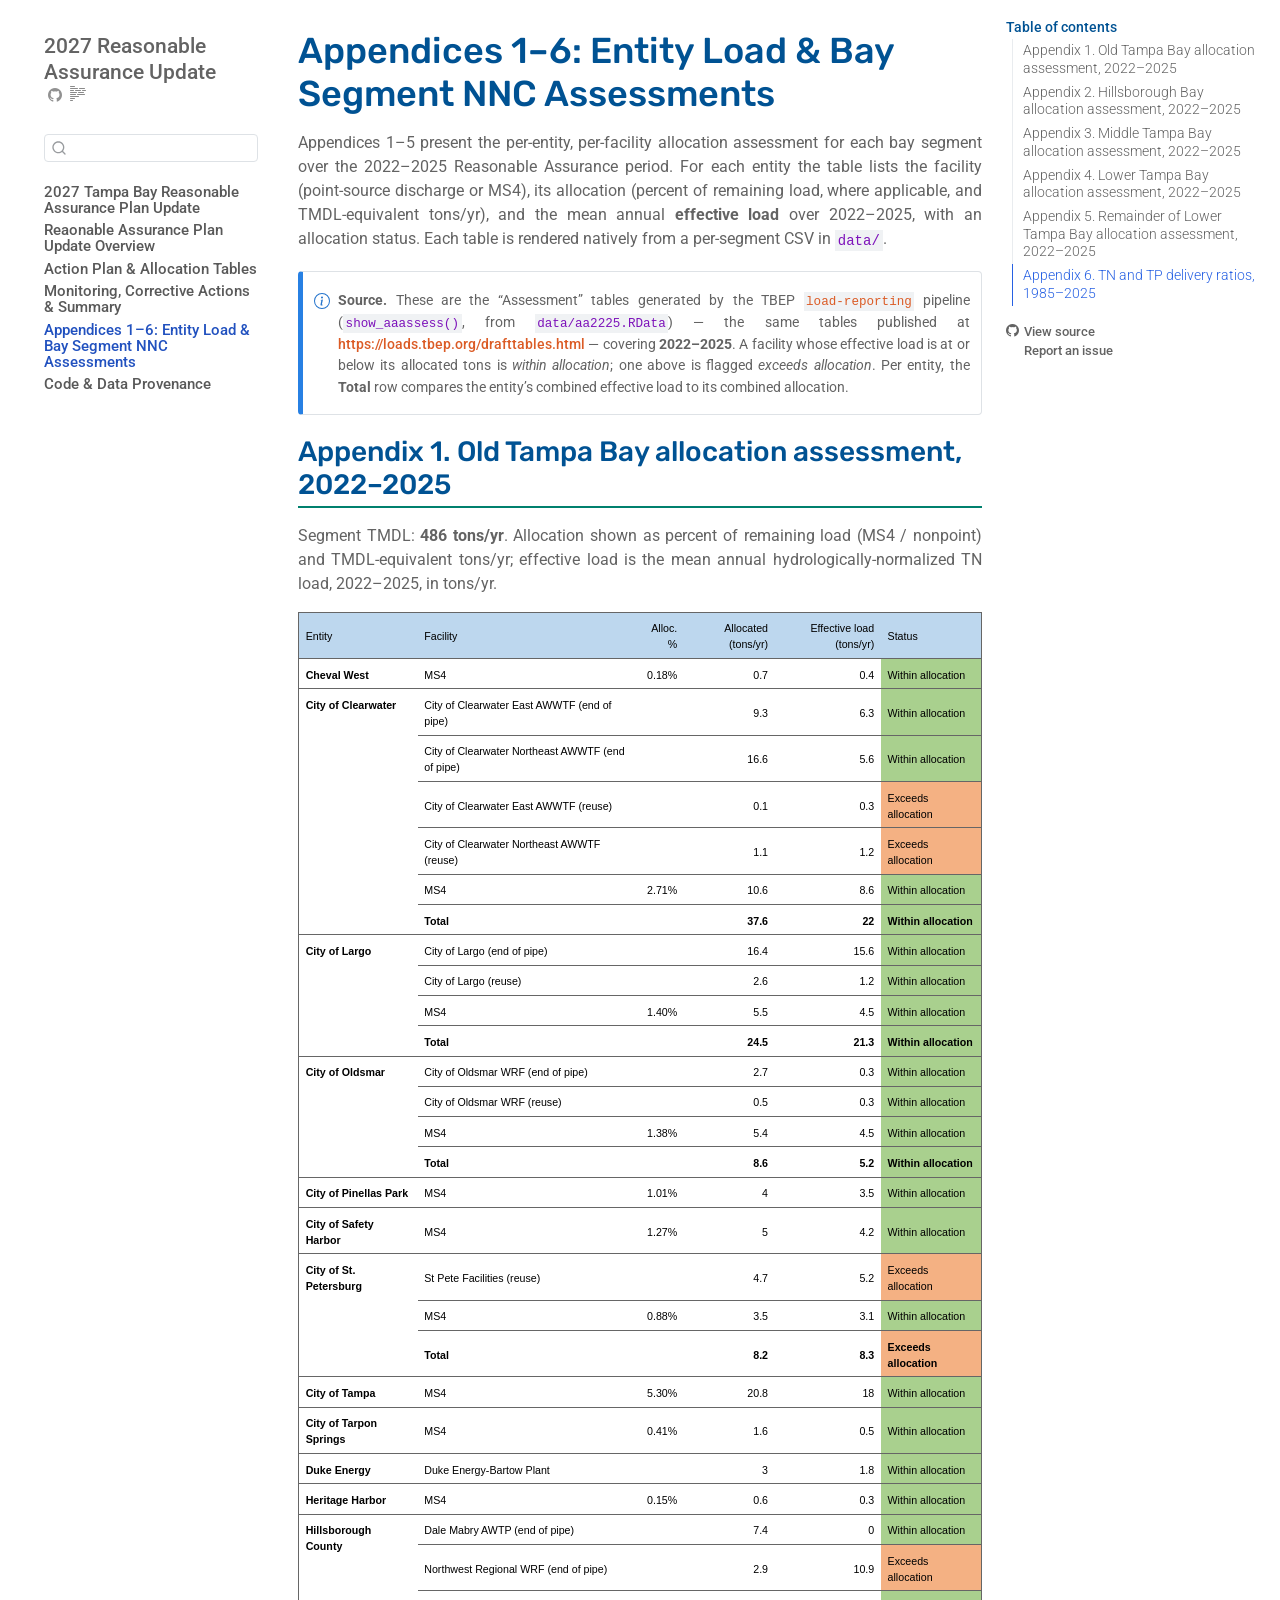
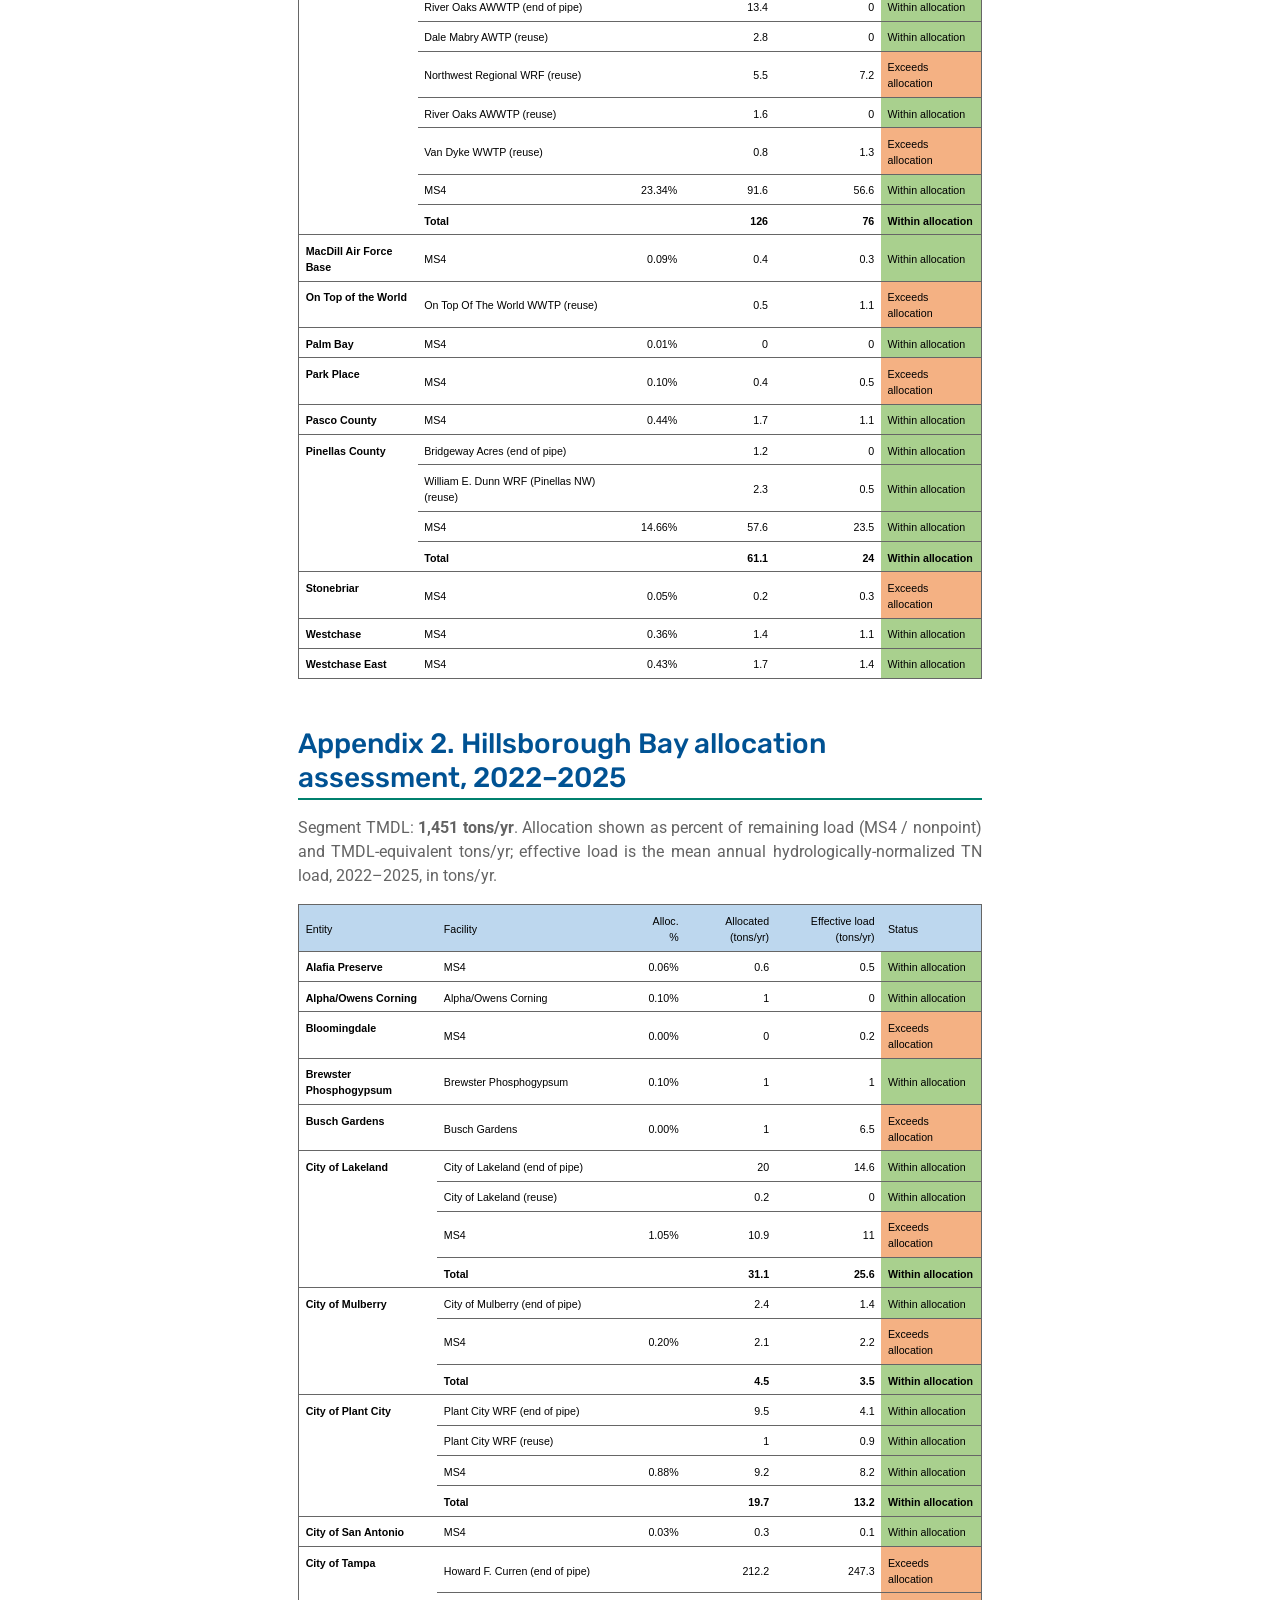
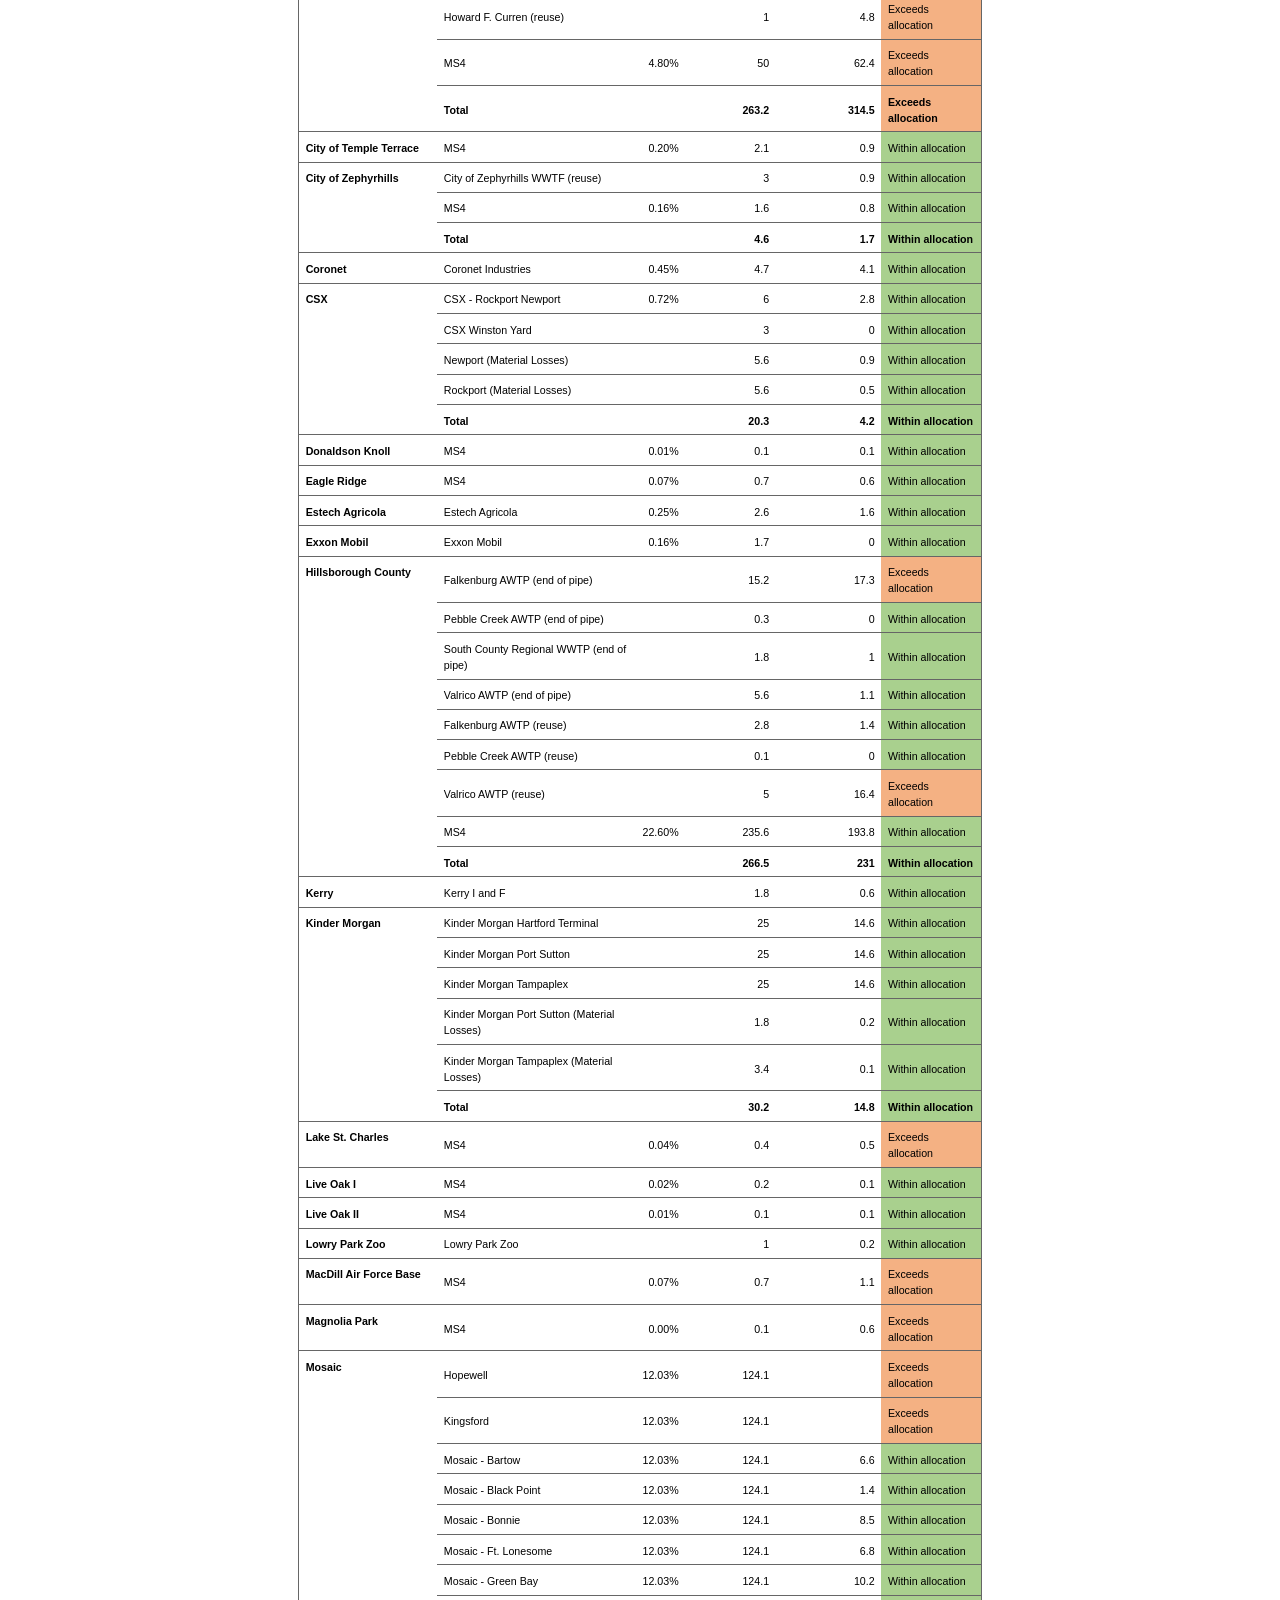
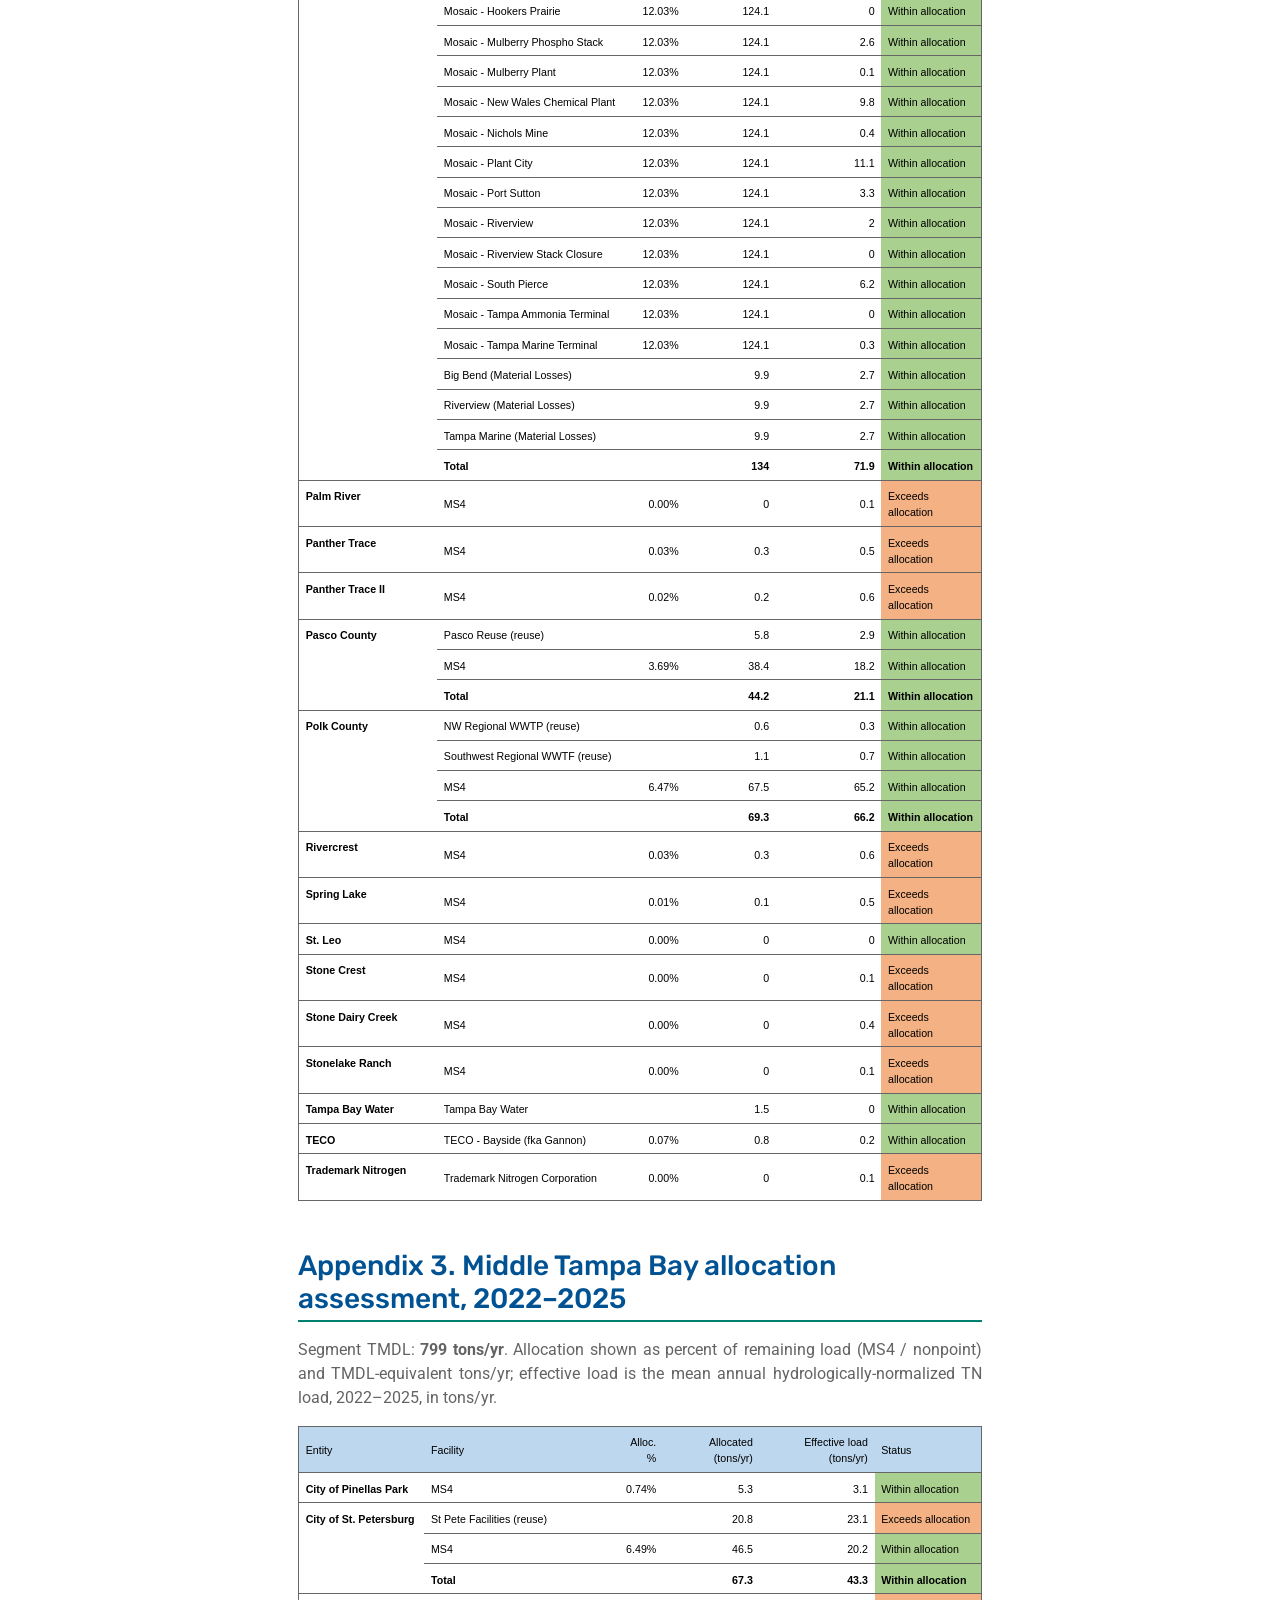
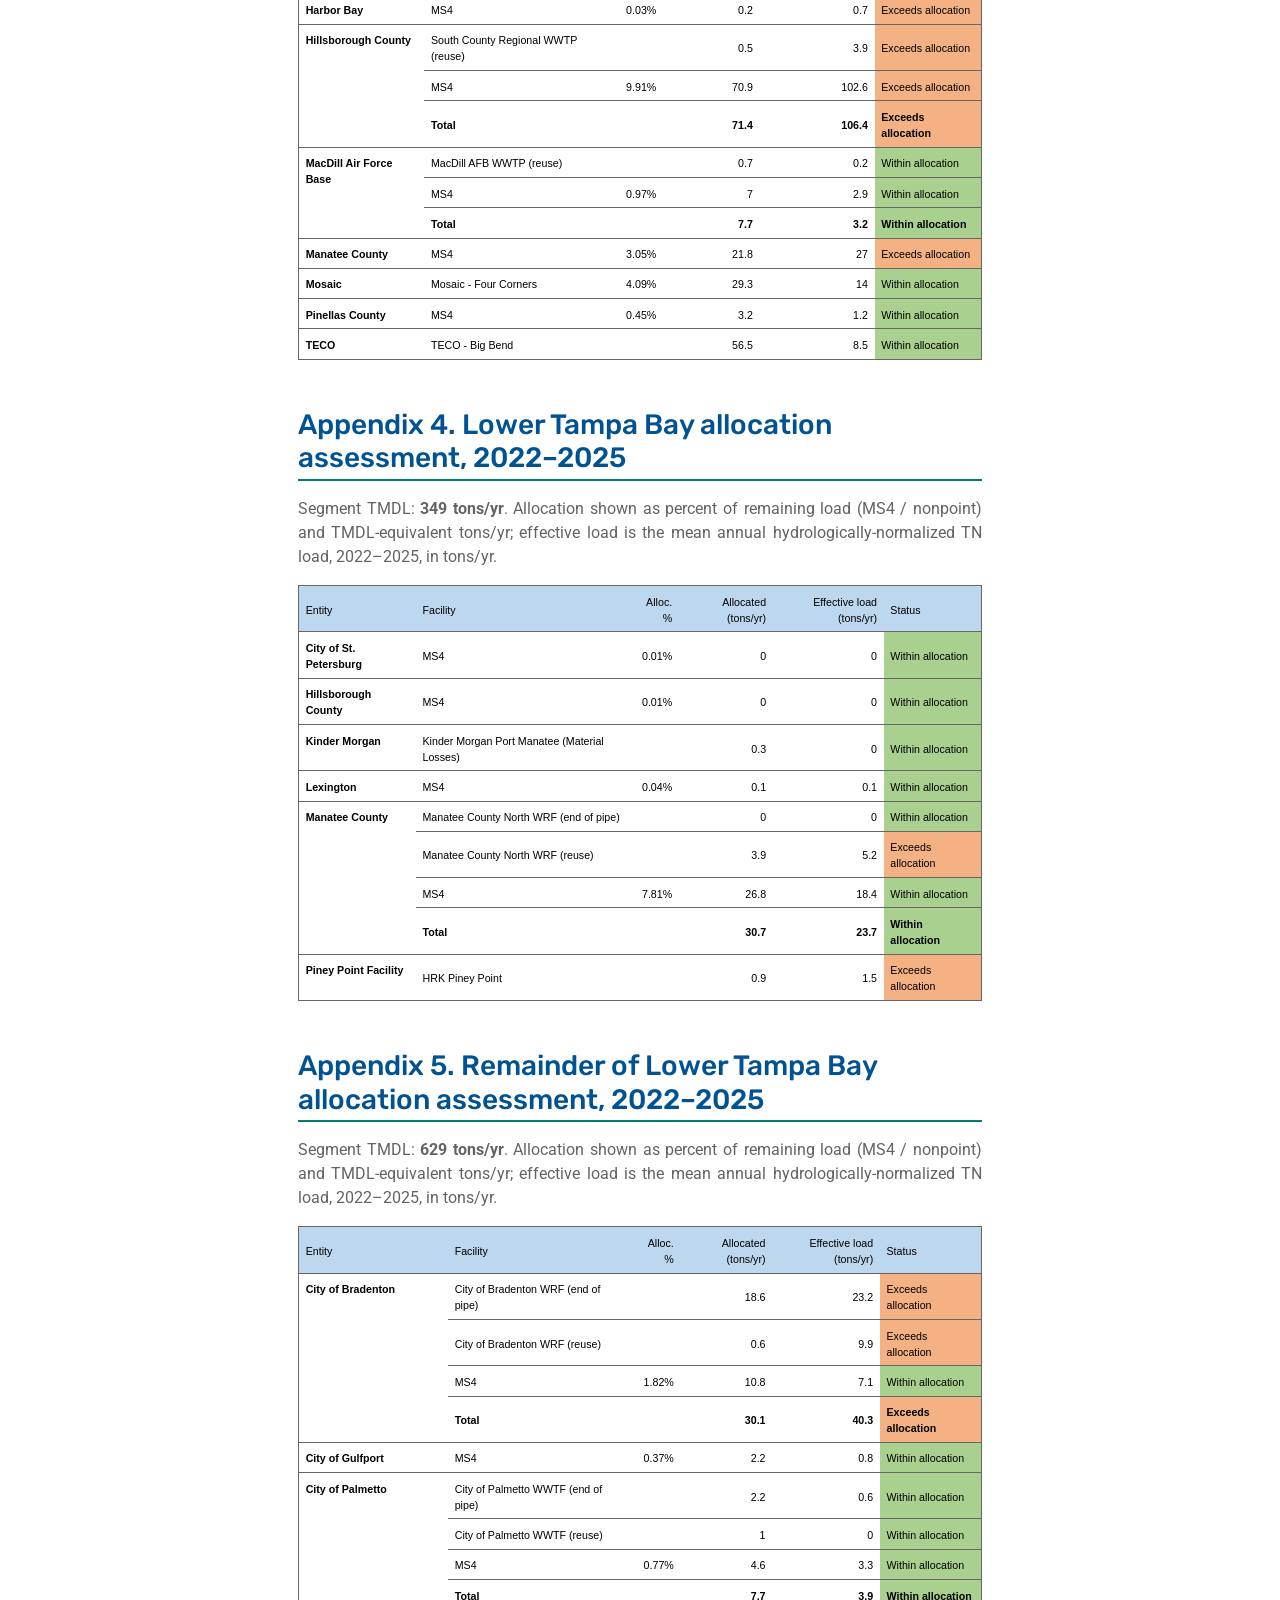
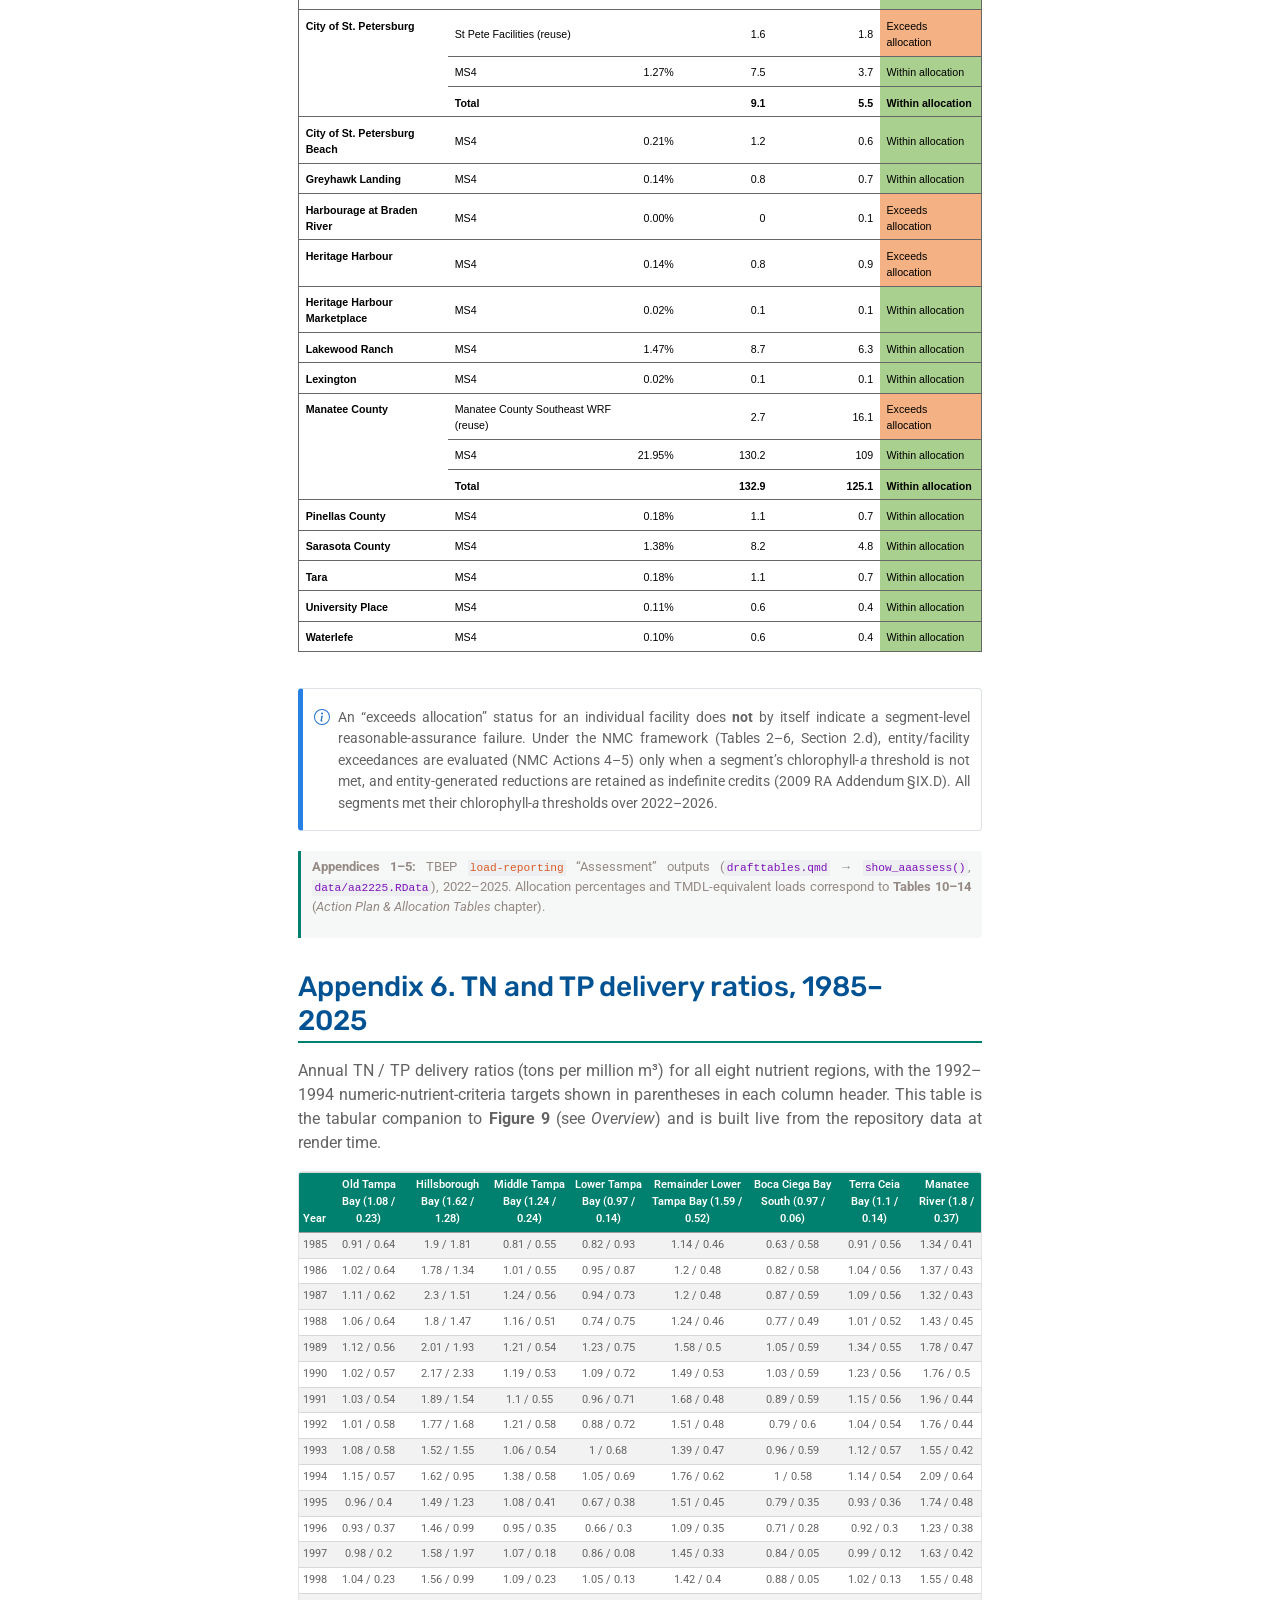
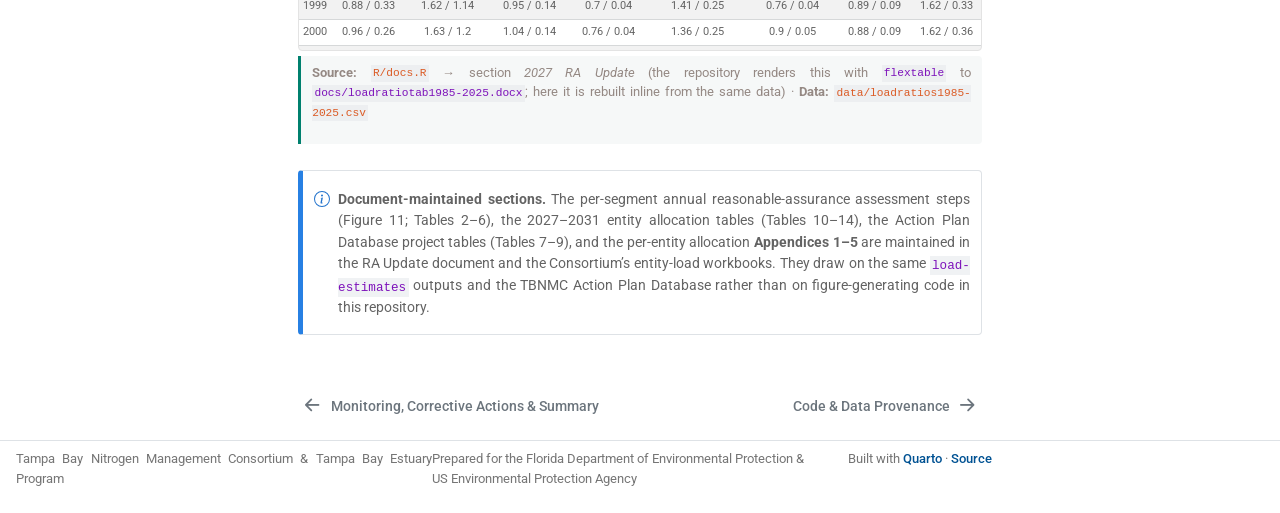
==== commit 41dd5949: "Formatting updates." ====
--- a/docs/appendices.html
+++ b/docs/appendices.html
@@ -210,7 +210,7 @@
 <p>Segment TMDL: <strong>486 tons/yr</strong>. Allocation shown as percent of remaining load (MS4 / nonpoint) and TMDL-equivalent tons/yr; effective load is the mean annual hydrologically-normalized TN load, 2022–2025, in tons/yr.</p>
 <div class="cell">
 <div class="cell-output-display">
-<div class="tabwid"><style>.cl-bb8cc80c{table-layout:auto;width:100%;}.cl-bb83331e{font-family:'Arial';font-size:8pt;font-weight:normal;font-style:normal;text-decoration:none;color:rgba(0, 0, 0, 1.00);background-color:transparent;}.cl-bb833328{font-family:'Arial';font-size:8pt;font-weight:bold;font-style:normal;text-decoration:none;color:rgba(0, 0, 0, 1.00);background-color:transparent;}.cl-bb870d2c{margin:0;text-align:left;border-bottom: 0 solid rgba(0, 0, 0, 1.00);border-top: 0 solid rgba(0, 0, 0, 1.00);border-left: 0 solid rgba(0, 0, 0, 1.00);border-right: 0 solid rgba(0, 0, 0, 1.00);padding-bottom:5pt;padding-top:5pt;padding-left:5pt;padding-right:5pt;line-height: 1;background-color:transparent;}.cl-bb870d36{margin:0;text-align:right;border-bottom: 0 solid rgba(0, 0, 0, 1.00);border-top: 0 solid rgba(0, 0, 0, 1.00);border-left: 0 solid rgba(0, 0, 0, 1.00);border-right: 0 solid rgba(0, 0, 0, 1.00);padding-bottom:5pt;padding-top:5pt;padding-left:5pt;padding-right:5pt;line-height: 1;background-color:transparent;}.cl-bb870d37{margin:0;text-align:left;border-bottom: 0 solid rgba(0, 0, 0, 1.00);border-top: 0 solid rgba(0, 0, 0, 1.00);border-left: 0 solid rgba(0, 0, 0, 1.00);border-right: 0 solid rgba(0, 0, 0, 1.00);padding-bottom:5pt;padding-top:5pt;padding-left:5pt;padding-right:5pt;line-height: 1;background-color:transparent;}.cl-bb872f82{background-color:rgba(189, 215, 238, 1.00);vertical-align: middle;border-bottom: 1pt solid rgba(102, 102, 102, 1.00);border-top: 1pt solid rgba(102, 102, 102, 1.00);border-left: 1pt solid rgba(102, 102, 102, 1.00);border-right: 0 solid rgba(0, 0, 0, 1.00);margin-bottom:0;margin-top:0;margin-left:0;margin-right:0;}.cl-bb872f83{background-color:rgba(189, 215, 238, 1.00);vertical-align: middle;border-bottom: 1pt solid rgba(102, 102, 102, 1.00);border-top: 1pt solid rgba(102, 102, 102, 1.00);border-left: 0 solid rgba(0, 0, 0, 1.00);border-right: 0 solid rgba(0, 0, 0, 1.00);margin-bottom:0;margin-top:0;margin-left:0;margin-right:0;}.cl-bb872f8c{background-color:rgba(189, 215, 238, 1.00);vertical-align: middle;border-bottom: 1pt solid rgba(102, 102, 102, 1.00);border-top: 1pt solid rgba(102, 102, 102, 1.00);border-left: 0 solid rgba(0, 0, 0, 1.00);border-right: 0 solid rgba(0, 0, 0, 1.00);margin-bottom:0;margin-top:0;margin-left:0;margin-right:0;}.cl-bb872f8d{background-color:rgba(189, 215, 238, 1.00);vertical-align: middle;border-bottom: 1pt solid rgba(102, 102, 102, 1.00);border-top: 1pt solid rgba(102, 102, 102, 1.00);border-left: 0 solid rgba(0, 0, 0, 1.00);border-right: 1pt solid rgba(102, 102, 102, 1.00);margin-bottom:0;margin-top:0;margin-left:0;margin-right:0;}.cl-bb872f8e{background-color:transparent;vertical-align: top;border-bottom: 1pt solid rgba(102, 102, 102, 1.00);border-top: 0 solid rgba(0, 0, 0, 1.00);border-left: 1pt solid rgba(102, 102, 102, 1.00);border-right: 0 solid rgba(0, 0, 0, 1.00);margin-bottom:0;margin-top:0;margin-left:0;margin-right:0;}.cl-bb872f8f{background-color:transparent;vertical-align: middle;border-bottom: 1pt solid rgba(102, 102, 102, 1.00);border-top: 0 solid rgba(0, 0, 0, 1.00);border-left: 0 solid rgba(0, 0, 0, 1.00);border-right: 0 solid rgba(0, 0, 0, 1.00);margin-bottom:0;margin-top:0;margin-left:0;margin-right:0;}.cl-bb872f96{background-color:transparent;vertical-align: middle;border-bottom: 1pt solid rgba(102, 102, 102, 1.00);border-top: 0 solid rgba(0, 0, 0, 1.00);border-left: 0 solid rgba(0, 0, 0, 1.00);border-right: 0 solid rgba(0, 0, 0, 1.00);margin-bottom:0;margin-top:0;margin-left:0;margin-right:0;}.cl-bb872f97{background-color:rgba(169, 208, 142, 1.00);vertical-align: middle;border-bottom: 1pt solid rgba(102, 102, 102, 1.00);border-top: 0 solid rgba(0, 0, 0, 1.00);border-left: 0 solid rgba(0, 0, 0, 1.00);border-right: 1pt solid rgba(102, 102, 102, 1.00);margin-bottom:0;margin-top:0;margin-left:0;margin-right:0;}.cl-bb872f98{background-color:transparent;vertical-align: top;border-bottom: 1pt solid rgba(102, 102, 102, 1.00);border-top: 1pt solid rgba(102, 102, 102, 1.00);border-left: 1pt solid rgba(102, 102, 102, 1.00);border-right: 0 solid rgba(0, 0, 0, 1.00);margin-bottom:0;margin-top:0;margin-left:0;margin-right:0;}.cl-bb872fa0{background-color:transparent;vertical-align: middle;border-bottom: 1pt solid rgba(102, 102, 102, 1.00);border-top: 1pt solid rgba(102, 102, 102, 1.00);border-left: 0 solid rgba(0, 0, 0, 1.00);border-right: 0 solid rgba(0, 0, 0, 1.00);margin-bottom:0;margin-top:0;margin-left:0;margin-right:0;}.cl-bb872fa1{background-color:transparent;vertical-align: middle;border-bottom: 1pt solid rgba(102, 102, 102, 1.00);border-top: 1pt solid rgba(102, 102, 102, 1.00);border-left: 0 solid rgba(0, 0, 0, 1.00);border-right: 0 solid rgba(0, 0, 0, 1.00);margin-bottom:0;margin-top:0;margin-left:0;margin-right:0;}.cl-bb872fa2{background-color:rgba(169, 208, 142, 1.00);vertical-align: middle;border-bottom: 1pt solid rgba(102, 102, 102, 1.00);border-top: 1pt solid rgba(102, 102, 102, 1.00);border-left: 0 solid rgba(0, 0, 0, 1.00);border-right: 1pt solid rgba(102, 102, 102, 1.00);margin-bottom:0;margin-top:0;margin-left:0;margin-right:0;}.cl-bb872fa3{background-color:rgba(244, 177, 131, 1.00);vertical-align: middle;border-bottom: 1pt solid rgba(102, 102, 102, 1.00);border-top: 1pt solid rgba(102, 102, 102, 1.00);border-left: 0 solid rgba(0, 0, 0, 1.00);border-right: 1pt solid rgba(102, 102, 102, 1.00);margin-bottom:0;margin-top:0;margin-left:0;margin-right:0;}</style><table data-quarto-disable-processing="true" class="cl-bb8cc80c"><thead><tr style="overflow-wrap:break-word;"><th class="cl-bb872f82"><p class="cl-bb870d2c"><span class="cl-bb83331e">Entity</span></p></th><th class="cl-bb872f83"><p class="cl-bb870d2c"><span class="cl-bb83331e">Facility</span></p></th><th class="cl-bb872f8c"><p class="cl-bb870d36"><span class="cl-bb83331e">Alloc. %</span></p></th><th class="cl-bb872f8c"><p class="cl-bb870d36"><span class="cl-bb83331e">Allocated (tons/yr)</span></p></th><th class="cl-bb872f8c"><p class="cl-bb870d36"><span class="cl-bb83331e">Effective load (tons/yr)</span></p></th><th class="cl-bb872f8d"><p class="cl-bb870d2c"><span class="cl-bb83331e">Status</span></p></th></tr></thead><tbody><tr style="overflow-wrap:break-word;"><td class="cl-bb872f8e"><p class="cl-bb870d37"><span class="cl-bb833328">Cheval West</span></p></td><td class="cl-bb872f8f"><p class="cl-bb870d2c"><span class="cl-bb83331e">MS4</span></p></td><td class="cl-bb872f96"><p class="cl-bb870d36"><span class="cl-bb83331e">0.18%</span></p></td><td class="cl-bb872f96"><p class="cl-bb870d36"><span class="cl-bb83331e">0.7</span></p></td><td class="cl-bb872f96"><p class="cl-bb870d36"><span class="cl-bb83331e">0.4</span></p></td><td class="cl-bb872f97"><p class="cl-bb870d2c"><span class="cl-bb83331e">Within allocation</span></p></td></tr><tr style="overflow-wrap:break-word;"><td rowspan="6" class="cl-bb872f98"><p class="cl-bb870d37"><span class="cl-bb833328">City of Clearwater</span></p></td><td class="cl-bb872fa0"><p class="cl-bb870d2c"><span class="cl-bb83331e">City of Clearwater East AWWTF (end of pipe)</span></p></td><td class="cl-bb872fa1"><p class="cl-bb870d36"><span class="cl-bb83331e"></span></p></td><td class="cl-bb872fa1"><p class="cl-bb870d36"><span class="cl-bb83331e">9.3</span></p></td><td class="cl-bb872fa1"><p class="cl-bb870d36"><span class="cl-bb83331e">6.3</span></p></td><td class="cl-bb872fa2"><p class="cl-bb870d2c"><span class="cl-bb83331e">Within allocation</span></p></td></tr><tr style="overflow-wrap:break-word;"><td class="cl-bb872fa0"><p class="cl-bb870d2c"><span class="cl-bb83331e">City of Clearwater Northeast AWWTF (end of pipe)</span></p></td><td class="cl-bb872fa1"><p class="cl-bb870d36"><span class="cl-bb83331e"></span></p></td><td class="cl-bb872fa1"><p class="cl-bb870d36"><span class="cl-bb83331e">16.6</span></p></td><td class="cl-bb872fa1"><p class="cl-bb870d36"><span class="cl-bb83331e">5.6</span></p></td><td class="cl-bb872fa2"><p class="cl-bb870d2c"><span class="cl-bb83331e">Within allocation</span></p></td></tr><tr style="overflow-wrap:break-word;"><td class="cl-bb872fa0"><p class="cl-bb870d2c"><span class="cl-bb83331e">City of Clearwater East AWWTF (reuse)</span></p></td><td class="cl-bb872fa1"><p class="cl-bb870d36"><span class="cl-bb83331e"></span></p></td><td class="cl-bb872fa1"><p class="cl-bb870d36"><span class="cl-bb83331e">0.1</span></p></td><td class="cl-bb872fa1"><p class="cl-bb870d36"><span class="cl-bb83331e">0.3</span></p></td><td class="cl-bb872fa3"><p class="cl-bb870d2c"><span class="cl-bb83331e">Exceeds allocation</span></p></td></tr><tr style="overflow-wrap:break-word;"><td class="cl-bb872fa0"><p class="cl-bb870d2c"><span class="cl-bb83331e">City of Clearwater Northeast AWWTF (reuse)</span></p></td><td class="cl-bb872fa1"><p class="cl-bb870d36"><span class="cl-bb83331e"></span></p></td><td class="cl-bb872fa1"><p class="cl-bb870d36"><span class="cl-bb83331e">1.1</span></p></td><td class="cl-bb872fa1"><p class="cl-bb870d36"><span class="cl-bb83331e">1.2</span></p></td><td class="cl-bb872fa3"><p class="cl-bb870d2c"><span class="cl-bb83331e">Exceeds allocation</span></p></td></tr><tr style="overflow-wrap:break-word;"><td class="cl-bb872fa0"><p class="cl-bb870d2c"><span class="cl-bb83331e">MS4</span></p></td><td class="cl-bb872fa1"><p class="cl-bb870d36"><span class="cl-bb83331e">2.71%</span></p></td><td class="cl-bb872fa1"><p class="cl-bb870d36"><span class="cl-bb83331e">10.6</span></p></td><td class="cl-bb872fa1"><p class="cl-bb870d36"><span class="cl-bb83331e">8.6</span></p></td><td class="cl-bb872fa2"><p class="cl-bb870d2c"><span class="cl-bb83331e">Within allocation</span></p></td></tr><tr style="overflow-wrap:break-word;"><td class="cl-bb872fa0"><p class="cl-bb870d2c"><span class="cl-bb833328">Total</span></p></td><td class="cl-bb872fa1"><p class="cl-bb870d36"><span class="cl-bb833328"></span></p></td><td class="cl-bb872fa1"><p class="cl-bb870d36"><span class="cl-bb833328">37.6</span></p></td><td class="cl-bb872fa1"><p class="cl-bb870d36"><span class="cl-bb833328">22</span></p></td><td class="cl-bb872fa2"><p class="cl-bb870d2c"><span class="cl-bb833328">Within allocation</span></p></td></tr><tr style="overflow-wrap:break-word;"><td rowspan="4" class="cl-bb872f98"><p class="cl-bb870d37"><span class="cl-bb833328">City of Largo</span></p></td><td class="cl-bb872fa0"><p class="cl-bb870d2c"><span class="cl-bb83331e">City of Largo (end of pipe)</span></p></td><td class="cl-bb872fa1"><p class="cl-bb870d36"><span class="cl-bb83331e"></span></p></td><td class="cl-bb872fa1"><p class="cl-bb870d36"><span class="cl-bb83331e">16.4</span></p></td><td class="cl-bb872fa1"><p class="cl-bb870d36"><span class="cl-bb83331e">15.6</span></p></td><td class="cl-bb872fa2"><p class="cl-bb870d2c"><span class="cl-bb83331e">Within allocation</span></p></td></tr><tr style="overflow-wrap:break-word;"><td class="cl-bb872fa0"><p class="cl-bb870d2c"><span class="cl-bb83331e">City of Largo (reuse)</span></p></td><td class="cl-bb872fa1"><p class="cl-bb870d36"><span class="cl-bb83331e"></span></p></td><td class="cl-bb872fa1"><p class="cl-bb870d36"><span class="cl-bb83331e">2.6</span></p></td><td class="cl-bb872fa1"><p class="cl-bb870d36"><span class="cl-bb83331e">1.2</span></p></td><td class="cl-bb872fa2"><p class="cl-bb870d2c"><span class="cl-bb83331e">Within allocation</span></p></td></tr><tr style="overflow-wrap:break-word;"><td class="cl-bb872fa0"><p class="cl-bb870d2c"><span class="cl-bb83331e">MS4</span></p></td><td class="cl-bb872fa1"><p class="cl-bb870d36"><span class="cl-bb83331e">1.40%</span></p></td><td class="cl-bb872fa1"><p class="cl-bb870d36"><span class="cl-bb83331e">5.5</span></p></td><td class="cl-bb872fa1"><p class="cl-bb870d36"><span class="cl-bb83331e">4.5</span></p></td><td class="cl-bb872fa2"><p class="cl-bb870d2c"><span class="cl-bb83331e">Within allocation</span></p></td></tr><tr style="overflow-wrap:break-word;"><td class="cl-bb872fa0"><p class="cl-bb870d2c"><span class="cl-bb833328">Total</span></p></td><td class="cl-bb872fa1"><p class="cl-bb870d36"><span class="cl-bb833328"></span></p></td><td class="cl-bb872fa1"><p class="cl-bb870d36"><span class="cl-bb833328">24.5</span></p></td><td class="cl-bb872fa1"><p class="cl-bb870d36"><span class="cl-bb833328">21.3</span></p></td><td class="cl-bb872fa2"><p class="cl-bb870d2c"><span class="cl-bb833328">Within allocation</span></p></td></tr><tr style="overflow-wrap:break-word;"><td rowspan="4" class="cl-bb872f98"><p class="cl-bb870d37"><span class="cl-bb833328">City of Oldsmar</span></p></td><td class="cl-bb872fa0"><p class="cl-bb870d2c"><span class="cl-bb83331e">City of Oldsmar WRF (end of pipe)</span></p></td><td class="cl-bb872fa1"><p class="cl-bb870d36"><span class="cl-bb83331e"></span></p></td><td class="cl-bb872fa1"><p class="cl-bb870d36"><span class="cl-bb83331e">2.7</span></p></td><td class="cl-bb872fa1"><p class="cl-bb870d36"><span class="cl-bb83331e">0.3</span></p></td><td class="cl-bb872fa2"><p class="cl-bb870d2c"><span class="cl-bb83331e">Within allocation</span></p></td></tr><tr style="overflow-wrap:break-word;"><td class="cl-bb872fa0"><p class="cl-bb870d2c"><span class="cl-bb83331e">City of Oldsmar WRF (reuse)</span></p></td><td class="cl-bb872fa1"><p class="cl-bb870d36"><span class="cl-bb83331e"></span></p></td><td class="cl-bb872fa1"><p class="cl-bb870d36"><span class="cl-bb83331e">0.5</span></p></td><td class="cl-bb872fa1"><p class="cl-bb870d36"><span class="cl-bb83331e">0.3</span></p></td><td class="cl-bb872fa2"><p class="cl-bb870d2c"><span class="cl-bb83331e">Within allocation</span></p></td></tr><tr style="overflow-wrap:break-word;"><td class="cl-bb872fa0"><p class="cl-bb870d2c"><span class="cl-bb83331e">MS4</span></p></td><td class="cl-bb872fa1"><p class="cl-bb870d36"><span class="cl-bb83331e">1.38%</span></p></td><td class="cl-bb872fa1"><p class="cl-bb870d36"><span class="cl-bb83331e">5.4</span></p></td><td class="cl-bb872fa1"><p class="cl-bb870d36"><span class="cl-bb83331e">4.5</span></p></td><td class="cl-bb872fa2"><p class="cl-bb870d2c"><span class="cl-bb83331e">Within allocation</span></p></td></tr><tr style="overflow-wrap:break-word;"><td class="cl-bb872fa0"><p class="cl-bb870d2c"><span class="cl-bb833328">Total</span></p></td><td class="cl-bb872fa1"><p class="cl-bb870d36"><span class="cl-bb833328"></span></p></td><td class="cl-bb872fa1"><p class="cl-bb870d36"><span class="cl-bb833328">8.6</span></p></td><td class="cl-bb872fa1"><p class="cl-bb870d36"><span class="cl-bb833328">5.2</span></p></td><td class="cl-bb872fa2"><p class="cl-bb870d2c"><span class="cl-bb833328">Within allocation</span></p></td></tr><tr style="overflow-wrap:break-word;"><td class="cl-bb872f98"><p class="cl-bb870d37"><span class="cl-bb833328">City of Pinellas Park</span></p></td><td class="cl-bb872fa0"><p class="cl-bb870d2c"><span class="cl-bb83331e">MS4</span></p></td><td class="cl-bb872fa1"><p class="cl-bb870d36"><span class="cl-bb83331e">1.01%</span></p></td><td class="cl-bb872fa1"><p class="cl-bb870d36"><span class="cl-bb83331e">4</span></p></td><td class="cl-bb872fa1"><p class="cl-bb870d36"><span class="cl-bb83331e">3.5</span></p></td><td class="cl-bb872fa2"><p class="cl-bb870d2c"><span class="cl-bb83331e">Within allocation</span></p></td></tr><tr style="overflow-wrap:break-word;"><td class="cl-bb872f98"><p class="cl-bb870d37"><span class="cl-bb833328">City of Safety Harbor</span></p></td><td class="cl-bb872fa0"><p class="cl-bb870d2c"><span class="cl-bb83331e">MS4</span></p></td><td class="cl-bb872fa1"><p class="cl-bb870d36"><span class="cl-bb83331e">1.27%</span></p></td><td class="cl-bb872fa1"><p class="cl-bb870d36"><span class="cl-bb83331e">5</span></p></td><td class="cl-bb872fa1"><p class="cl-bb870d36"><span class="cl-bb83331e">4.2</span></p></td><td class="cl-bb872fa2"><p class="cl-bb870d2c"><span class="cl-bb83331e">Within allocation</span></p></td></tr><tr style="overflow-wrap:break-word;"><td rowspan="3" class="cl-bb872f98"><p class="cl-bb870d37"><span class="cl-bb833328">City of St. Petersburg</span></p></td><td class="cl-bb872fa0"><p class="cl-bb870d2c"><span class="cl-bb83331e">St Pete Facilities (reuse)</span></p></td><td class="cl-bb872fa1"><p class="cl-bb870d36"><span class="cl-bb83331e"></span></p></td><td class="cl-bb872fa1"><p class="cl-bb870d36"><span class="cl-bb83331e">4.7</span></p></td><td class="cl-bb872fa1"><p class="cl-bb870d36"><span class="cl-bb83331e">5.2</span></p></td><td class="cl-bb872fa3"><p class="cl-bb870d2c"><span class="cl-bb83331e">Exceeds allocation</span></p></td></tr><tr style="overflow-wrap:break-word;"><td class="cl-bb872fa0"><p class="cl-bb870d2c"><span class="cl-bb83331e">MS4</span></p></td><td class="cl-bb872fa1"><p class="cl-bb870d36"><span class="cl-bb83331e">0.88%</span></p></td><td class="cl-bb872fa1"><p class="cl-bb870d36"><span class="cl-bb83331e">3.5</span></p></td><td class="cl-bb872fa1"><p class="cl-bb870d36"><span class="cl-bb83331e">3.1</span></p></td><td class="cl-bb872fa2"><p class="cl-bb870d2c"><span class="cl-bb83331e">Within allocation</span></p></td></tr><tr style="overflow-wrap:break-word;"><td class="cl-bb872fa0"><p class="cl-bb870d2c"><span class="cl-bb833328">Total</span></p></td><td class="cl-bb872fa1"><p class="cl-bb870d36"><span class="cl-bb833328"></span></p></td><td class="cl-bb872fa1"><p class="cl-bb870d36"><span class="cl-bb833328">8.2</span></p></td><td class="cl-bb872fa1"><p class="cl-bb870d36"><span class="cl-bb833328">8.3</span></p></td><td class="cl-bb872fa3"><p class="cl-bb870d2c"><span class="cl-bb833328">Exceeds allocation</span></p></td></tr><tr style="overflow-wrap:break-word;"><td class="cl-bb872f98"><p class="cl-bb870d37"><span class="cl-bb833328">City of Tampa</span></p></td><td class="cl-bb872fa0"><p class="cl-bb870d2c"><span class="cl-bb83331e">MS4</span></p></td><td class="cl-bb872fa1"><p class="cl-bb870d36"><span class="cl-bb83331e">5.30%</span></p></td><td class="cl-bb872fa1"><p class="cl-bb870d36"><span class="cl-bb83331e">20.8</span></p></td><td class="cl-bb872fa1"><p class="cl-bb870d36"><span class="cl-bb83331e">18</span></p></td><td class="cl-bb872fa2"><p class="cl-bb870d2c"><span class="cl-bb83331e">Within allocation</span></p></td></tr><tr style="overflow-wrap:break-word;"><td class="cl-bb872f98"><p class="cl-bb870d37"><span class="cl-bb833328">City of Tarpon Springs</span></p></td><td class="cl-bb872fa0"><p class="cl-bb870d2c"><span class="cl-bb83331e">MS4</span></p></td><td class="cl-bb872fa1"><p class="cl-bb870d36"><span class="cl-bb83331e">0.41%</span></p></td><td class="cl-bb872fa1"><p class="cl-bb870d36"><span class="cl-bb83331e">1.6</span></p></td><td class="cl-bb872fa1"><p class="cl-bb870d36"><span class="cl-bb83331e">0.5</span></p></td><td class="cl-bb872fa2"><p class="cl-bb870d2c"><span class="cl-bb83331e">Within allocation</span></p></td></tr><tr style="overflow-wrap:break-word;"><td class="cl-bb872f98"><p class="cl-bb870d37"><span class="cl-bb833328">Duke Energy</span></p></td><td class="cl-bb872fa0"><p class="cl-bb870d2c"><span class="cl-bb83331e">Duke Energy-Bartow Plant</span></p></td><td class="cl-bb872fa1"><p class="cl-bb870d36"><span class="cl-bb83331e"></span></p></td><td class="cl-bb872fa1"><p class="cl-bb870d36"><span class="cl-bb83331e">3</span></p></td><td class="cl-bb872fa1"><p class="cl-bb870d36"><span class="cl-bb83331e">1.8</span></p></td><td class="cl-bb872fa2"><p class="cl-bb870d2c"><span class="cl-bb83331e">Within allocation</span></p></td></tr><tr style="overflow-wrap:break-word;"><td class="cl-bb872f98"><p class="cl-bb870d37"><span class="cl-bb833328">Heritage Harbor</span></p></td><td class="cl-bb872fa0"><p class="cl-bb870d2c"><span class="cl-bb83331e">MS4</span></p></td><td class="cl-bb872fa1"><p class="cl-bb870d36"><span class="cl-bb83331e">0.15%</span></p></td><td class="cl-bb872fa1"><p class="cl-bb870d36"><span class="cl-bb83331e">0.6</span></p></td><td class="cl-bb872fa1"><p class="cl-bb870d36"><span class="cl-bb83331e">0.3</span></p></td><td class="cl-bb872fa2"><p class="cl-bb870d2c"><span class="cl-bb83331e">Within allocation</span></p></td></tr><tr style="overflow-wrap:break-word;"><td rowspan="9" class="cl-bb872f98"><p class="cl-bb870d37"><span class="cl-bb833328">Hillsborough County</span></p></td><td class="cl-bb872fa0"><p class="cl-bb870d2c"><span class="cl-bb83331e">Dale Mabry AWTP (end of pipe)</span></p></td><td class="cl-bb872fa1"><p class="cl-bb870d36"><span class="cl-bb83331e"></span></p></td><td class="cl-bb872fa1"><p class="cl-bb870d36"><span class="cl-bb83331e">7.4</span></p></td><td class="cl-bb872fa1"><p class="cl-bb870d36"><span class="cl-bb83331e">0</span></p></td><td class="cl-bb872fa2"><p class="cl-bb870d2c"><span class="cl-bb83331e">Within allocation</span></p></td></tr><tr style="overflow-wrap:break-word;"><td class="cl-bb872fa0"><p class="cl-bb870d2c"><span class="cl-bb83331e">Northwest Regional WRF (end of pipe)</span></p></td><td class="cl-bb872fa1"><p class="cl-bb870d36"><span class="cl-bb83331e"></span></p></td><td class="cl-bb872fa1"><p class="cl-bb870d36"><span class="cl-bb83331e">2.9</span></p></td><td class="cl-bb872fa1"><p class="cl-bb870d36"><span class="cl-bb83331e">10.9</span></p></td><td class="cl-bb872fa3"><p class="cl-bb870d2c"><span class="cl-bb83331e">Exceeds allocation</span></p></td></tr><tr style="overflow-wrap:break-word;"><td class="cl-bb872fa0"><p class="cl-bb870d2c"><span class="cl-bb83331e">River Oaks AWWTP (end of pipe)</span></p></td><td class="cl-bb872fa1"><p class="cl-bb870d36"><span class="cl-bb83331e"></span></p></td><td class="cl-bb872fa1"><p class="cl-bb870d36"><span class="cl-bb83331e">13.4</span></p></td><td class="cl-bb872fa1"><p class="cl-bb870d36"><span class="cl-bb83331e">0</span></p></td><td class="cl-bb872fa2"><p class="cl-bb870d2c"><span class="cl-bb83331e">Within allocation</span></p></td></tr><tr style="overflow-wrap:break-word;"><td class="cl-bb872fa0"><p class="cl-bb870d2c"><span class="cl-bb83331e">Dale Mabry AWTP (reuse)</span></p></td><td class="cl-bb872fa1"><p class="cl-bb870d36"><span class="cl-bb83331e"></span></p></td><td class="cl-bb872fa1"><p class="cl-bb870d36"><span class="cl-bb83331e">2.8</span></p></td><td class="cl-bb872fa1"><p class="cl-bb870d36"><span class="cl-bb83331e">0</span></p></td><td class="cl-bb872fa2"><p class="cl-bb870d2c"><span class="cl-bb83331e">Within allocation</span></p></td></tr><tr style="overflow-wrap:break-word;"><td class="cl-bb872fa0"><p class="cl-bb870d2c"><span class="cl-bb83331e">Northwest Regional WRF (reuse)</span></p></td><td class="cl-bb872fa1"><p class="cl-bb870d36"><span class="cl-bb83331e"></span></p></td><td class="cl-bb872fa1"><p class="cl-bb870d36"><span class="cl-bb83331e">5.5</span></p></td><td class="cl-bb872fa1"><p class="cl-bb870d36"><span class="cl-bb83331e">7.2</span></p></td><td class="cl-bb872fa3"><p class="cl-bb870d2c"><span class="cl-bb83331e">Exceeds allocation</span></p></td></tr><tr style="overflow-wrap:break-word;"><td class="cl-bb872fa0"><p class="cl-bb870d2c"><span class="cl-bb83331e">River Oaks AWWTP (reuse)</span></p></td><td class="cl-bb872fa1"><p class="cl-bb870d36"><span class="cl-bb83331e"></span></p></td><td class="cl-bb872fa1"><p class="cl-bb870d36"><span class="cl-bb83331e">1.6</span></p></td><td class="cl-bb872fa1"><p class="cl-bb870d36"><span class="cl-bb83331e">0</span></p></td><td class="cl-bb872fa2"><p class="cl-bb870d2c"><span class="cl-bb83331e">Within allocation</span></p></td></tr><tr style="overflow-wrap:break-word;"><td class="cl-bb872fa0"><p class="cl-bb870d2c"><span class="cl-bb83331e">Van Dyke WWTP (reuse)</span></p></td><td class="cl-bb872fa1"><p class="cl-bb870d36"><span class="cl-bb83331e"></span></p></td><td class="cl-bb872fa1"><p class="cl-bb870d36"><span class="cl-bb83331e">0.8</span></p></td><td class="cl-bb872fa1"><p class="cl-bb870d36"><span class="cl-bb83331e">1.3</span></p></td><td class="cl-bb872fa3"><p class="cl-bb870d2c"><span class="cl-bb83331e">Exceeds allocation</span></p></td></tr><tr style="overflow-wrap:break-word;"><td class="cl-bb872fa0"><p class="cl-bb870d2c"><span class="cl-bb83331e">MS4</span></p></td><td class="cl-bb872fa1"><p class="cl-bb870d36"><span class="cl-bb83331e">23.34%</span></p></td><td class="cl-bb872fa1"><p class="cl-bb870d36"><span class="cl-bb83331e">91.6</span></p></td><td class="cl-bb872fa1"><p class="cl-bb870d36"><span class="cl-bb83331e">56.6</span></p></td><td class="cl-bb872fa2"><p class="cl-bb870d2c"><span class="cl-bb83331e">Within allocation</span></p></td></tr><tr style="overflow-wrap:break-word;"><td class="cl-bb872fa0"><p class="cl-bb870d2c"><span class="cl-bb833328">Total</span></p></td><td class="cl-bb872fa1"><p class="cl-bb870d36"><span class="cl-bb833328"></span></p></td><td class="cl-bb872fa1"><p class="cl-bb870d36"><span class="cl-bb833328">126</span></p></td><td class="cl-bb872fa1"><p class="cl-bb870d36"><span class="cl-bb833328">76</span></p></td><td class="cl-bb872fa2"><p class="cl-bb870d2c"><span class="cl-bb833328">Within allocation</span></p></td></tr><tr style="overflow-wrap:break-word;"><td class="cl-bb872f98"><p class="cl-bb870d37"><span class="cl-bb833328">MacDill Air Force Base</span></p></td><td class="cl-bb872fa0"><p class="cl-bb870d2c"><span class="cl-bb83331e">MS4</span></p></td><td class="cl-bb872fa1"><p class="cl-bb870d36"><span class="cl-bb83331e">0.09%</span></p></td><td class="cl-bb872fa1"><p class="cl-bb870d36"><span class="cl-bb83331e">0.4</span></p></td><td class="cl-bb872fa1"><p class="cl-bb870d36"><span class="cl-bb83331e">0.3</span></p></td><td class="cl-bb872fa2"><p class="cl-bb870d2c"><span class="cl-bb83331e">Within allocation</span></p></td></tr><tr style="overflow-wrap:break-word;"><td class="cl-bb872f98"><p class="cl-bb870d37"><span class="cl-bb833328">On Top of the World</span></p></td><td class="cl-bb872fa0"><p class="cl-bb870d2c"><span class="cl-bb83331e">On Top Of The World WWTP (reuse)</span></p></td><td class="cl-bb872fa1"><p class="cl-bb870d36"><span class="cl-bb83331e"></span></p></td><td class="cl-bb872fa1"><p class="cl-bb870d36"><span class="cl-bb83331e">0.5</span></p></td><td class="cl-bb872fa1"><p class="cl-bb870d36"><span class="cl-bb83331e">1.1</span></p></td><td class="cl-bb872fa3"><p class="cl-bb870d2c"><span class="cl-bb83331e">Exceeds allocation</span></p></td></tr><tr style="overflow-wrap:break-word;"><td class="cl-bb872f98"><p class="cl-bb870d37"><span class="cl-bb833328">Palm Bay</span></p></td><td class="cl-bb872fa0"><p class="cl-bb870d2c"><span class="cl-bb83331e">MS4</span></p></td><td class="cl-bb872fa1"><p class="cl-bb870d36"><span class="cl-bb83331e">0.01%</span></p></td><td class="cl-bb872fa1"><p class="cl-bb870d36"><span class="cl-bb83331e">0</span></p></td><td class="cl-bb872fa1"><p class="cl-bb870d36"><span class="cl-bb83331e">0</span></p></td><td class="cl-bb872fa2"><p class="cl-bb870d2c"><span class="cl-bb83331e">Within allocation</span></p></td></tr><tr style="overflow-wrap:break-word;"><td class="cl-bb872f98"><p class="cl-bb870d37"><span class="cl-bb833328">Park Place</span></p></td><td class="cl-bb872fa0"><p class="cl-bb870d2c"><span class="cl-bb83331e">MS4</span></p></td><td class="cl-bb872fa1"><p class="cl-bb870d36"><span class="cl-bb83331e">0.10%</span></p></td><td class="cl-bb872fa1"><p class="cl-bb870d36"><span class="cl-bb83331e">0.4</span></p></td><td class="cl-bb872fa1"><p class="cl-bb870d36"><span class="cl-bb83331e">0.5</span></p></td><td class="cl-bb872fa3"><p class="cl-bb870d2c"><span class="cl-bb83331e">Exceeds allocation</span></p></td></tr><tr style="overflow-wrap:break-word;"><td class="cl-bb872f98"><p class="cl-bb870d37"><span class="cl-bb833328">Pasco County</span></p></td><td class="cl-bb872fa0"><p class="cl-bb870d2c"><span class="cl-bb83331e">MS4</span></p></td><td class="cl-bb872fa1"><p class="cl-bb870d36"><span class="cl-bb83331e">0.44%</span></p></td><td class="cl-bb872fa1"><p class="cl-bb870d36"><span class="cl-bb83331e">1.7</span></p></td><td class="cl-bb872fa1"><p class="cl-bb870d36"><span class="cl-bb83331e">1.1</span></p></td><td class="cl-bb872fa2"><p class="cl-bb870d2c"><span class="cl-bb83331e">Within allocation</span></p></td></tr><tr style="overflow-wrap:break-word;"><td rowspan="4" class="cl-bb872f98"><p class="cl-bb870d37"><span class="cl-bb833328">Pinellas County</span></p></td><td class="cl-bb872fa0"><p class="cl-bb870d2c"><span class="cl-bb83331e">Bridgeway Acres (end of pipe)</span></p></td><td class="cl-bb872fa1"><p class="cl-bb870d36"><span class="cl-bb83331e"></span></p></td><td class="cl-bb872fa1"><p class="cl-bb870d36"><span class="cl-bb83331e">1.2</span></p></td><td class="cl-bb872fa1"><p class="cl-bb870d36"><span class="cl-bb83331e">0</span></p></td><td class="cl-bb872fa2"><p class="cl-bb870d2c"><span class="cl-bb83331e">Within allocation</span></p></td></tr><tr style="overflow-wrap:break-word;"><td class="cl-bb872fa0"><p class="cl-bb870d2c"><span class="cl-bb83331e">William E. Dunn WRF (Pinellas NW) (reuse)</span></p></td><td class="cl-bb872fa1"><p class="cl-bb870d36"><span class="cl-bb83331e"></span></p></td><td class="cl-bb872fa1"><p class="cl-bb870d36"><span class="cl-bb83331e">2.3</span></p></td><td class="cl-bb872fa1"><p class="cl-bb870d36"><span class="cl-bb83331e">0.5</span></p></td><td class="cl-bb872fa2"><p class="cl-bb870d2c"><span class="cl-bb83331e">Within allocation</span></p></td></tr><tr style="overflow-wrap:break-word;"><td class="cl-bb872fa0"><p class="cl-bb870d2c"><span class="cl-bb83331e">MS4</span></p></td><td class="cl-bb872fa1"><p class="cl-bb870d36"><span class="cl-bb83331e">14.66%</span></p></td><td class="cl-bb872fa1"><p class="cl-bb870d36"><span class="cl-bb83331e">57.6</span></p></td><td class="cl-bb872fa1"><p class="cl-bb870d36"><span class="cl-bb83331e">23.5</span></p></td><td class="cl-bb872fa2"><p class="cl-bb870d2c"><span class="cl-bb83331e">Within allocation</span></p></td></tr><tr style="overflow-wrap:break-word;"><td class="cl-bb872fa0"><p class="cl-bb870d2c"><span class="cl-bb833328">Total</span></p></td><td class="cl-bb872fa1"><p class="cl-bb870d36"><span class="cl-bb833328"></span></p></td><td class="cl-bb872fa1"><p class="cl-bb870d36"><span class="cl-bb833328">61.1</span></p></td><td class="cl-bb872fa1"><p class="cl-bb870d36"><span class="cl-bb833328">24</span></p></td><td class="cl-bb872fa2"><p class="cl-bb870d2c"><span class="cl-bb833328">Within allocation</span></p></td></tr><tr style="overflow-wrap:break-word;"><td class="cl-bb872f98"><p class="cl-bb870d37"><span class="cl-bb833328">Stonebriar</span></p></td><td class="cl-bb872fa0"><p class="cl-bb870d2c"><span class="cl-bb83331e">MS4</span></p></td><td class="cl-bb872fa1"><p class="cl-bb870d36"><span class="cl-bb83331e">0.05%</span></p></td><td class="cl-bb872fa1"><p class="cl-bb870d36"><span class="cl-bb83331e">0.2</span></p></td><td class="cl-bb872fa1"><p class="cl-bb870d36"><span class="cl-bb83331e">0.3</span></p></td><td class="cl-bb872fa3"><p class="cl-bb870d2c"><span class="cl-bb83331e">Exceeds allocation</span></p></td></tr><tr style="overflow-wrap:break-word;"><td class="cl-bb872f98"><p class="cl-bb870d37"><span class="cl-bb833328">Westchase</span></p></td><td class="cl-bb872fa0"><p class="cl-bb870d2c"><span class="cl-bb83331e">MS4</span></p></td><td class="cl-bb872fa1"><p class="cl-bb870d36"><span class="cl-bb83331e">0.36%</span></p></td><td class="cl-bb872fa1"><p class="cl-bb870d36"><span class="cl-bb83331e">1.4</span></p></td><td class="cl-bb872fa1"><p class="cl-bb870d36"><span class="cl-bb83331e">1.1</span></p></td><td class="cl-bb872fa2"><p class="cl-bb870d2c"><span class="cl-bb83331e">Within allocation</span></p></td></tr><tr style="overflow-wrap:break-word;"><td class="cl-bb872f98"><p class="cl-bb870d37"><span class="cl-bb833328">Westchase East</span></p></td><td class="cl-bb872fa0"><p class="cl-bb870d2c"><span class="cl-bb83331e">MS4</span></p></td><td class="cl-bb872fa1"><p class="cl-bb870d36"><span class="cl-bb83331e">0.43%</span></p></td><td class="cl-bb872fa1"><p class="cl-bb870d36"><span class="cl-bb83331e">1.7</span></p></td><td class="cl-bb872fa1"><p class="cl-bb870d36"><span class="cl-bb83331e">1.4</span></p></td><td class="cl-bb872fa2"><p class="cl-bb870d2c"><span class="cl-bb83331e">Within allocation</span></p></td></tr></tbody></table></div>
+<div class="tabwid"><style>.cl-5a838aa4{table-layout:auto;width:100%;}.cl-5a7a6a46{font-family:'Arial';font-size:8pt;font-weight:normal;font-style:normal;text-decoration:none;color:rgba(0, 0, 0, 1.00);background-color:transparent;}.cl-5a7a6a64{font-family:'Arial';font-size:8pt;font-weight:bold;font-style:normal;text-decoration:none;color:rgba(0, 0, 0, 1.00);background-color:transparent;}.cl-5a7e442c{margin:0;text-align:left;border-bottom: 0 solid rgba(0, 0, 0, 1.00);border-top: 0 solid rgba(0, 0, 0, 1.00);border-left: 0 solid rgba(0, 0, 0, 1.00);border-right: 0 solid rgba(0, 0, 0, 1.00);padding-bottom:5pt;padding-top:5pt;padding-left:5pt;padding-right:5pt;line-height: 1;background-color:transparent;}.cl-5a7e4436{margin:0;text-align:right;border-bottom: 0 solid rgba(0, 0, 0, 1.00);border-top: 0 solid rgba(0, 0, 0, 1.00);border-left: 0 solid rgba(0, 0, 0, 1.00);border-right: 0 solid rgba(0, 0, 0, 1.00);padding-bottom:5pt;padding-top:5pt;padding-left:5pt;padding-right:5pt;line-height: 1;background-color:transparent;}.cl-5a7e4440{margin:0;text-align:left;border-bottom: 0 solid rgba(0, 0, 0, 1.00);border-top: 0 solid rgba(0, 0, 0, 1.00);border-left: 0 solid rgba(0, 0, 0, 1.00);border-right: 0 solid rgba(0, 0, 0, 1.00);padding-bottom:5pt;padding-top:5pt;padding-left:5pt;padding-right:5pt;line-height: 1;background-color:transparent;}.cl-5a7e6a60{background-color:rgba(189, 215, 238, 1.00);vertical-align: middle;border-bottom: 1pt solid rgba(102, 102, 102, 1.00);border-top: 1pt solid rgba(102, 102, 102, 1.00);border-left: 1pt solid rgba(102, 102, 102, 1.00);border-right: 0 solid rgba(0, 0, 0, 1.00);margin-bottom:0;margin-top:0;margin-left:0;margin-right:0;}.cl-5a7e6a61{background-color:rgba(189, 215, 238, 1.00);vertical-align: middle;border-bottom: 1pt solid rgba(102, 102, 102, 1.00);border-top: 1pt solid rgba(102, 102, 102, 1.00);border-left: 0 solid rgba(0, 0, 0, 1.00);border-right: 0 solid rgba(0, 0, 0, 1.00);margin-bottom:0;margin-top:0;margin-left:0;margin-right:0;}.cl-5a7e6a6a{background-color:rgba(189, 215, 238, 1.00);vertical-align: middle;border-bottom: 1pt solid rgba(102, 102, 102, 1.00);border-top: 1pt solid rgba(102, 102, 102, 1.00);border-left: 0 solid rgba(0, 0, 0, 1.00);border-right: 0 solid rgba(0, 0, 0, 1.00);margin-bottom:0;margin-top:0;margin-left:0;margin-right:0;}.cl-5a7e6a6b{background-color:rgba(189, 215, 238, 1.00);vertical-align: middle;border-bottom: 1pt solid rgba(102, 102, 102, 1.00);border-top: 1pt solid rgba(102, 102, 102, 1.00);border-left: 0 solid rgba(0, 0, 0, 1.00);border-right: 1pt solid rgba(102, 102, 102, 1.00);margin-bottom:0;margin-top:0;margin-left:0;margin-right:0;}.cl-5a7e6a6c{background-color:transparent;vertical-align: top;border-bottom: 1pt solid rgba(102, 102, 102, 1.00);border-top: 0 solid rgba(0, 0, 0, 1.00);border-left: 1pt solid rgba(102, 102, 102, 1.00);border-right: 0 solid rgba(0, 0, 0, 1.00);margin-bottom:0;margin-top:0;margin-left:0;margin-right:0;}.cl-5a7e6a6d{background-color:transparent;vertical-align: middle;border-bottom: 1pt solid rgba(102, 102, 102, 1.00);border-top: 0 solid rgba(0, 0, 0, 1.00);border-left: 0 solid rgba(0, 0, 0, 1.00);border-right: 0 solid rgba(0, 0, 0, 1.00);margin-bottom:0;margin-top:0;margin-left:0;margin-right:0;}.cl-5a7e6a74{background-color:transparent;vertical-align: middle;border-bottom: 1pt solid rgba(102, 102, 102, 1.00);border-top: 0 solid rgba(0, 0, 0, 1.00);border-left: 0 solid rgba(0, 0, 0, 1.00);border-right: 0 solid rgba(0, 0, 0, 1.00);margin-bottom:0;margin-top:0;margin-left:0;margin-right:0;}.cl-5a7e6a75{background-color:rgba(169, 208, 142, 1.00);vertical-align: middle;border-bottom: 1pt solid rgba(102, 102, 102, 1.00);border-top: 0 solid rgba(0, 0, 0, 1.00);border-left: 0 solid rgba(0, 0, 0, 1.00);border-right: 1pt solid rgba(102, 102, 102, 1.00);margin-bottom:0;margin-top:0;margin-left:0;margin-right:0;}.cl-5a7e6a76{background-color:transparent;vertical-align: top;border-bottom: 1pt solid rgba(102, 102, 102, 1.00);border-top: 1pt solid rgba(102, 102, 102, 1.00);border-left: 1pt solid rgba(102, 102, 102, 1.00);border-right: 0 solid rgba(0, 0, 0, 1.00);margin-bottom:0;margin-top:0;margin-left:0;margin-right:0;}.cl-5a7e6a7e{background-color:transparent;vertical-align: middle;border-bottom: 1pt solid rgba(102, 102, 102, 1.00);border-top: 1pt solid rgba(102, 102, 102, 1.00);border-left: 0 solid rgba(0, 0, 0, 1.00);border-right: 0 solid rgba(0, 0, 0, 1.00);margin-bottom:0;margin-top:0;margin-left:0;margin-right:0;}.cl-5a7e6a7f{background-color:transparent;vertical-align: middle;border-bottom: 1pt solid rgba(102, 102, 102, 1.00);border-top: 1pt solid rgba(102, 102, 102, 1.00);border-left: 0 solid rgba(0, 0, 0, 1.00);border-right: 0 solid rgba(0, 0, 0, 1.00);margin-bottom:0;margin-top:0;margin-left:0;margin-right:0;}.cl-5a7e6a80{background-color:rgba(169, 208, 142, 1.00);vertical-align: middle;border-bottom: 1pt solid rgba(102, 102, 102, 1.00);border-top: 1pt solid rgba(102, 102, 102, 1.00);border-left: 0 solid rgba(0, 0, 0, 1.00);border-right: 1pt solid rgba(102, 102, 102, 1.00);margin-bottom:0;margin-top:0;margin-left:0;margin-right:0;}.cl-5a7e6a81{background-color:rgba(244, 177, 131, 1.00);vertical-align: middle;border-bottom: 1pt solid rgba(102, 102, 102, 1.00);border-top: 1pt solid rgba(102, 102, 102, 1.00);border-left: 0 solid rgba(0, 0, 0, 1.00);border-right: 1pt solid rgba(102, 102, 102, 1.00);margin-bottom:0;margin-top:0;margin-left:0;margin-right:0;}</style><table data-quarto-disable-processing="true" class="cl-5a838aa4"><thead><tr style="overflow-wrap:break-word;"><th class="cl-5a7e6a60"><p class="cl-5a7e442c"><span class="cl-5a7a6a46">Entity</span></p></th><th class="cl-5a7e6a61"><p class="cl-5a7e442c"><span class="cl-5a7a6a46">Facility</span></p></th><th class="cl-5a7e6a6a"><p class="cl-5a7e4436"><span class="cl-5a7a6a46">Alloc. %</span></p></th><th class="cl-5a7e6a6a"><p class="cl-5a7e4436"><span class="cl-5a7a6a46">Allocated (tons/yr)</span></p></th><th class="cl-5a7e6a6a"><p class="cl-5a7e4436"><span class="cl-5a7a6a46">Effective load (tons/yr)</span></p></th><th class="cl-5a7e6a6b"><p class="cl-5a7e442c"><span class="cl-5a7a6a46">Status</span></p></th></tr></thead><tbody><tr style="overflow-wrap:break-word;"><td class="cl-5a7e6a6c"><p class="cl-5a7e4440"><span class="cl-5a7a6a64">Cheval West</span></p></td><td class="cl-5a7e6a6d"><p class="cl-5a7e442c"><span class="cl-5a7a6a46">MS4</span></p></td><td class="cl-5a7e6a74"><p class="cl-5a7e4436"><span class="cl-5a7a6a46">0.18%</span></p></td><td class="cl-5a7e6a74"><p class="cl-5a7e4436"><span class="cl-5a7a6a46">0.7</span></p></td><td class="cl-5a7e6a74"><p class="cl-5a7e4436"><span class="cl-5a7a6a46">0.4</span></p></td><td class="cl-5a7e6a75"><p class="cl-5a7e442c"><span class="cl-5a7a6a46">Within allocation</span></p></td></tr><tr style="overflow-wrap:break-word;"><td rowspan="6" class="cl-5a7e6a76"><p class="cl-5a7e4440"><span class="cl-5a7a6a64">City of Clearwater</span></p></td><td class="cl-5a7e6a7e"><p class="cl-5a7e442c"><span class="cl-5a7a6a46">City of Clearwater East AWWTF (end of pipe)</span></p></td><td class="cl-5a7e6a7f"><p class="cl-5a7e4436"><span class="cl-5a7a6a46"></span></p></td><td class="cl-5a7e6a7f"><p class="cl-5a7e4436"><span class="cl-5a7a6a46">9.3</span></p></td><td class="cl-5a7e6a7f"><p class="cl-5a7e4436"><span class="cl-5a7a6a46">6.3</span></p></td><td class="cl-5a7e6a80"><p class="cl-5a7e442c"><span class="cl-5a7a6a46">Within allocation</span></p></td></tr><tr style="overflow-wrap:break-word;"><td class="cl-5a7e6a7e"><p class="cl-5a7e442c"><span class="cl-5a7a6a46">City of Clearwater Northeast AWWTF (end of pipe)</span></p></td><td class="cl-5a7e6a7f"><p class="cl-5a7e4436"><span class="cl-5a7a6a46"></span></p></td><td class="cl-5a7e6a7f"><p class="cl-5a7e4436"><span class="cl-5a7a6a46">16.6</span></p></td><td class="cl-5a7e6a7f"><p class="cl-5a7e4436"><span class="cl-5a7a6a46">5.6</span></p></td><td class="cl-5a7e6a80"><p class="cl-5a7e442c"><span class="cl-5a7a6a46">Within allocation</span></p></td></tr><tr style="overflow-wrap:break-word;"><td class="cl-5a7e6a7e"><p class="cl-5a7e442c"><span class="cl-5a7a6a46">City of Clearwater East AWWTF (reuse)</span></p></td><td class="cl-5a7e6a7f"><p class="cl-5a7e4436"><span class="cl-5a7a6a46"></span></p></td><td class="cl-5a7e6a7f"><p class="cl-5a7e4436"><span class="cl-5a7a6a46">0.1</span></p></td><td class="cl-5a7e6a7f"><p class="cl-5a7e4436"><span class="cl-5a7a6a46">0.3</span></p></td><td class="cl-5a7e6a81"><p class="cl-5a7e442c"><span class="cl-5a7a6a46">Exceeds allocation</span></p></td></tr><tr style="overflow-wrap:break-word;"><td class="cl-5a7e6a7e"><p class="cl-5a7e442c"><span class="cl-5a7a6a46">City of Clearwater Northeast AWWTF (reuse)</span></p></td><td class="cl-5a7e6a7f"><p class="cl-5a7e4436"><span class="cl-5a7a6a46"></span></p></td><td class="cl-5a7e6a7f"><p class="cl-5a7e4436"><span class="cl-5a7a6a46">1.1</span></p></td><td class="cl-5a7e6a7f"><p class="cl-5a7e4436"><span class="cl-5a7a6a46">1.2</span></p></td><td class="cl-5a7e6a81"><p class="cl-5a7e442c"><span class="cl-5a7a6a46">Exceeds allocation</span></p></td></tr><tr style="overflow-wrap:break-word;"><td class="cl-5a7e6a7e"><p class="cl-5a7e442c"><span class="cl-5a7a6a46">MS4</span></p></td><td class="cl-5a7e6a7f"><p class="cl-5a7e4436"><span class="cl-5a7a6a46">2.71%</span></p></td><td class="cl-5a7e6a7f"><p class="cl-5a7e4436"><span class="cl-5a7a6a46">10.6</span></p></td><td class="cl-5a7e6a7f"><p class="cl-5a7e4436"><span class="cl-5a7a6a46">8.6</span></p></td><td class="cl-5a7e6a80"><p class="cl-5a7e442c"><span class="cl-5a7a6a46">Within allocation</span></p></td></tr><tr style="overflow-wrap:break-word;"><td class="cl-5a7e6a7e"><p class="cl-5a7e442c"><span class="cl-5a7a6a64">Total</span></p></td><td class="cl-5a7e6a7f"><p class="cl-5a7e4436"><span class="cl-5a7a6a64"></span></p></td><td class="cl-5a7e6a7f"><p class="cl-5a7e4436"><span class="cl-5a7a6a64">37.6</span></p></td><td class="cl-5a7e6a7f"><p class="cl-5a7e4436"><span class="cl-5a7a6a64">22</span></p></td><td class="cl-5a7e6a80"><p class="cl-5a7e442c"><span class="cl-5a7a6a64">Within allocation</span></p></td></tr><tr style="overflow-wrap:break-word;"><td rowspan="4" class="cl-5a7e6a76"><p class="cl-5a7e4440"><span class="cl-5a7a6a64">City of Largo</span></p></td><td class="cl-5a7e6a7e"><p class="cl-5a7e442c"><span class="cl-5a7a6a46">City of Largo (end of pipe)</span></p></td><td class="cl-5a7e6a7f"><p class="cl-5a7e4436"><span class="cl-5a7a6a46"></span></p></td><td class="cl-5a7e6a7f"><p class="cl-5a7e4436"><span class="cl-5a7a6a46">16.4</span></p></td><td class="cl-5a7e6a7f"><p class="cl-5a7e4436"><span class="cl-5a7a6a46">15.6</span></p></td><td class="cl-5a7e6a80"><p class="cl-5a7e442c"><span class="cl-5a7a6a46">Within allocation</span></p></td></tr><tr style="overflow-wrap:break-word;"><td class="cl-5a7e6a7e"><p class="cl-5a7e442c"><span class="cl-5a7a6a46">City of Largo (reuse)</span></p></td><td class="cl-5a7e6a7f"><p class="cl-5a7e4436"><span class="cl-5a7a6a46"></span></p></td><td class="cl-5a7e6a7f"><p class="cl-5a7e4436"><span class="cl-5a7a6a46">2.6</span></p></td><td class="cl-5a7e6a7f"><p class="cl-5a7e4436"><span class="cl-5a7a6a46">1.2</span></p></td><td class="cl-5a7e6a80"><p class="cl-5a7e442c"><span class="cl-5a7a6a46">Within allocation</span></p></td></tr><tr style="overflow-wrap:break-word;"><td class="cl-5a7e6a7e"><p class="cl-5a7e442c"><span class="cl-5a7a6a46">MS4</span></p></td><td class="cl-5a7e6a7f"><p class="cl-5a7e4436"><span class="cl-5a7a6a46">1.40%</span></p></td><td class="cl-5a7e6a7f"><p class="cl-5a7e4436"><span class="cl-5a7a6a46">5.5</span></p></td><td class="cl-5a7e6a7f"><p class="cl-5a7e4436"><span class="cl-5a7a6a46">4.5</span></p></td><td class="cl-5a7e6a80"><p class="cl-5a7e442c"><span class="cl-5a7a6a46">Within allocation</span></p></td></tr><tr style="overflow-wrap:break-word;"><td class="cl-5a7e6a7e"><p class="cl-5a7e442c"><span class="cl-5a7a6a64">Total</span></p></td><td class="cl-5a7e6a7f"><p class="cl-5a7e4436"><span class="cl-5a7a6a64"></span></p></td><td class="cl-5a7e6a7f"><p class="cl-5a7e4436"><span class="cl-5a7a6a64">24.5</span></p></td><td class="cl-5a7e6a7f"><p class="cl-5a7e4436"><span class="cl-5a7a6a64">21.3</span></p></td><td class="cl-5a7e6a80"><p class="cl-5a7e442c"><span class="cl-5a7a6a64">Within allocation</span></p></td></tr><tr style="overflow-wrap:break-word;"><td rowspan="4" class="cl-5a7e6a76"><p class="cl-5a7e4440"><span class="cl-5a7a6a64">City of Oldsmar</span></p></td><td class="cl-5a7e6a7e"><p class="cl-5a7e442c"><span class="cl-5a7a6a46">City of Oldsmar WRF (end of pipe)</span></p></td><td class="cl-5a7e6a7f"><p class="cl-5a7e4436"><span class="cl-5a7a6a46"></span></p></td><td class="cl-5a7e6a7f"><p class="cl-5a7e4436"><span class="cl-5a7a6a46">2.7</span></p></td><td class="cl-5a7e6a7f"><p class="cl-5a7e4436"><span class="cl-5a7a6a46">0.3</span></p></td><td class="cl-5a7e6a80"><p class="cl-5a7e442c"><span class="cl-5a7a6a46">Within allocation</span></p></td></tr><tr style="overflow-wrap:break-word;"><td class="cl-5a7e6a7e"><p class="cl-5a7e442c"><span class="cl-5a7a6a46">City of Oldsmar WRF (reuse)</span></p></td><td class="cl-5a7e6a7f"><p class="cl-5a7e4436"><span class="cl-5a7a6a46"></span></p></td><td class="cl-5a7e6a7f"><p class="cl-5a7e4436"><span class="cl-5a7a6a46">0.5</span></p></td><td class="cl-5a7e6a7f"><p class="cl-5a7e4436"><span class="cl-5a7a6a46">0.3</span></p></td><td class="cl-5a7e6a80"><p class="cl-5a7e442c"><span class="cl-5a7a6a46">Within allocation</span></p></td></tr><tr style="overflow-wrap:break-word;"><td class="cl-5a7e6a7e"><p class="cl-5a7e442c"><span class="cl-5a7a6a46">MS4</span></p></td><td class="cl-5a7e6a7f"><p class="cl-5a7e4436"><span class="cl-5a7a6a46">1.38%</span></p></td><td class="cl-5a7e6a7f"><p class="cl-5a7e4436"><span class="cl-5a7a6a46">5.4</span></p></td><td class="cl-5a7e6a7f"><p class="cl-5a7e4436"><span class="cl-5a7a6a46">4.5</span></p></td><td class="cl-5a7e6a80"><p class="cl-5a7e442c"><span class="cl-5a7a6a46">Within allocation</span></p></td></tr><tr style="overflow-wrap:break-word;"><td class="cl-5a7e6a7e"><p class="cl-5a7e442c"><span class="cl-5a7a6a64">Total</span></p></td><td class="cl-5a7e6a7f"><p class="cl-5a7e4436"><span class="cl-5a7a6a64"></span></p></td><td class="cl-5a7e6a7f"><p class="cl-5a7e4436"><span class="cl-5a7a6a64">8.6</span></p></td><td class="cl-5a7e6a7f"><p class="cl-5a7e4436"><span class="cl-5a7a6a64">5.2</span></p></td><td class="cl-5a7e6a80"><p class="cl-5a7e442c"><span class="cl-5a7a6a64">Within allocation</span></p></td></tr><tr style="overflow-wrap:break-word;"><td class="cl-5a7e6a76"><p class="cl-5a7e4440"><span class="cl-5a7a6a64">City of Pinellas Park</span></p></td><td class="cl-5a7e6a7e"><p class="cl-5a7e442c"><span class="cl-5a7a6a46">MS4</span></p></td><td class="cl-5a7e6a7f"><p class="cl-5a7e4436"><span class="cl-5a7a6a46">1.01%</span></p></td><td class="cl-5a7e6a7f"><p class="cl-5a7e4436"><span class="cl-5a7a6a46">4</span></p></td><td class="cl-5a7e6a7f"><p class="cl-5a7e4436"><span class="cl-5a7a6a46">3.5</span></p></td><td class="cl-5a7e6a80"><p class="cl-5a7e442c"><span class="cl-5a7a6a46">Within allocation</span></p></td></tr><tr style="overflow-wrap:break-word;"><td class="cl-5a7e6a76"><p class="cl-5a7e4440"><span class="cl-5a7a6a64">City of Safety Harbor</span></p></td><td class="cl-5a7e6a7e"><p class="cl-5a7e442c"><span class="cl-5a7a6a46">MS4</span></p></td><td class="cl-5a7e6a7f"><p class="cl-5a7e4436"><span class="cl-5a7a6a46">1.27%</span></p></td><td class="cl-5a7e6a7f"><p class="cl-5a7e4436"><span class="cl-5a7a6a46">5</span></p></td><td class="cl-5a7e6a7f"><p class="cl-5a7e4436"><span class="cl-5a7a6a46">4.2</span></p></td><td class="cl-5a7e6a80"><p class="cl-5a7e442c"><span class="cl-5a7a6a46">Within allocation</span></p></td></tr><tr style="overflow-wrap:break-word;"><td rowspan="3" class="cl-5a7e6a76"><p class="cl-5a7e4440"><span class="cl-5a7a6a64">City of St. Petersburg</span></p></td><td class="cl-5a7e6a7e"><p class="cl-5a7e442c"><span class="cl-5a7a6a46">St Pete Facilities (reuse)</span></p></td><td class="cl-5a7e6a7f"><p class="cl-5a7e4436"><span class="cl-5a7a6a46"></span></p></td><td class="cl-5a7e6a7f"><p class="cl-5a7e4436"><span class="cl-5a7a6a46">4.7</span></p></td><td class="cl-5a7e6a7f"><p class="cl-5a7e4436"><span class="cl-5a7a6a46">5.2</span></p></td><td class="cl-5a7e6a81"><p class="cl-5a7e442c"><span class="cl-5a7a6a46">Exceeds allocation</span></p></td></tr><tr style="overflow-wrap:break-word;"><td class="cl-5a7e6a7e"><p class="cl-5a7e442c"><span class="cl-5a7a6a46">MS4</span></p></td><td class="cl-5a7e6a7f"><p class="cl-5a7e4436"><span class="cl-5a7a6a46">0.88%</span></p></td><td class="cl-5a7e6a7f"><p class="cl-5a7e4436"><span class="cl-5a7a6a46">3.5</span></p></td><td class="cl-5a7e6a7f"><p class="cl-5a7e4436"><span class="cl-5a7a6a46">3.1</span></p></td><td class="cl-5a7e6a80"><p class="cl-5a7e442c"><span class="cl-5a7a6a46">Within allocation</span></p></td></tr><tr style="overflow-wrap:break-word;"><td class="cl-5a7e6a7e"><p class="cl-5a7e442c"><span class="cl-5a7a6a64">Total</span></p></td><td class="cl-5a7e6a7f"><p class="cl-5a7e4436"><span class="cl-5a7a6a64"></span></p></td><td class="cl-5a7e6a7f"><p class="cl-5a7e4436"><span class="cl-5a7a6a64">8.2</span></p></td><td class="cl-5a7e6a7f"><p class="cl-5a7e4436"><span class="cl-5a7a6a64">8.3</span></p></td><td class="cl-5a7e6a81"><p class="cl-5a7e442c"><span class="cl-5a7a6a64">Exceeds allocation</span></p></td></tr><tr style="overflow-wrap:break-word;"><td class="cl-5a7e6a76"><p class="cl-5a7e4440"><span class="cl-5a7a6a64">City of Tampa</span></p></td><td class="cl-5a7e6a7e"><p class="cl-5a7e442c"><span class="cl-5a7a6a46">MS4</span></p></td><td class="cl-5a7e6a7f"><p class="cl-5a7e4436"><span class="cl-5a7a6a46">5.30%</span></p></td><td class="cl-5a7e6a7f"><p class="cl-5a7e4436"><span class="cl-5a7a6a46">20.8</span></p></td><td class="cl-5a7e6a7f"><p class="cl-5a7e4436"><span class="cl-5a7a6a46">18</span></p></td><td class="cl-5a7e6a80"><p class="cl-5a7e442c"><span class="cl-5a7a6a46">Within allocation</span></p></td></tr><tr style="overflow-wrap:break-word;"><td class="cl-5a7e6a76"><p class="cl-5a7e4440"><span class="cl-5a7a6a64">City of Tarpon Springs</span></p></td><td class="cl-5a7e6a7e"><p class="cl-5a7e442c"><span class="cl-5a7a6a46">MS4</span></p></td><td class="cl-5a7e6a7f"><p class="cl-5a7e4436"><span class="cl-5a7a6a46">0.41%</span></p></td><td class="cl-5a7e6a7f"><p class="cl-5a7e4436"><span class="cl-5a7a6a46">1.6</span></p></td><td class="cl-5a7e6a7f"><p class="cl-5a7e4436"><span class="cl-5a7a6a46">0.5</span></p></td><td class="cl-5a7e6a80"><p class="cl-5a7e442c"><span class="cl-5a7a6a46">Within allocation</span></p></td></tr><tr style="overflow-wrap:break-word;"><td class="cl-5a7e6a76"><p class="cl-5a7e4440"><span class="cl-5a7a6a64">Duke Energy</span></p></td><td class="cl-5a7e6a7e"><p class="cl-5a7e442c"><span class="cl-5a7a6a46">Duke Energy-Bartow Plant</span></p></td><td class="cl-5a7e6a7f"><p class="cl-5a7e4436"><span class="cl-5a7a6a46"></span></p></td><td class="cl-5a7e6a7f"><p class="cl-5a7e4436"><span class="cl-5a7a6a46">3</span></p></td><td class="cl-5a7e6a7f"><p class="cl-5a7e4436"><span class="cl-5a7a6a46">1.8</span></p></td><td class="cl-5a7e6a80"><p class="cl-5a7e442c"><span class="cl-5a7a6a46">Within allocation</span></p></td></tr><tr style="overflow-wrap:break-word;"><td class="cl-5a7e6a76"><p class="cl-5a7e4440"><span class="cl-5a7a6a64">Heritage Harbor</span></p></td><td class="cl-5a7e6a7e"><p class="cl-5a7e442c"><span class="cl-5a7a6a46">MS4</span></p></td><td class="cl-5a7e6a7f"><p class="cl-5a7e4436"><span class="cl-5a7a6a46">0.15%</span></p></td><td class="cl-5a7e6a7f"><p class="cl-5a7e4436"><span class="cl-5a7a6a46">0.6</span></p></td><td class="cl-5a7e6a7f"><p class="cl-5a7e4436"><span class="cl-5a7a6a46">0.3</span></p></td><td class="cl-5a7e6a80"><p class="cl-5a7e442c"><span class="cl-5a7a6a46">Within allocation</span></p></td></tr><tr style="overflow-wrap:break-word;"><td rowspan="9" class="cl-5a7e6a76"><p class="cl-5a7e4440"><span class="cl-5a7a6a64">Hillsborough County</span></p></td><td class="cl-5a7e6a7e"><p class="cl-5a7e442c"><span class="cl-5a7a6a46">Dale Mabry AWTP (end of pipe)</span></p></td><td class="cl-5a7e6a7f"><p class="cl-5a7e4436"><span class="cl-5a7a6a46"></span></p></td><td class="cl-5a7e6a7f"><p class="cl-5a7e4436"><span class="cl-5a7a6a46">7.4</span></p></td><td class="cl-5a7e6a7f"><p class="cl-5a7e4436"><span class="cl-5a7a6a46">0</span></p></td><td class="cl-5a7e6a80"><p class="cl-5a7e442c"><span class="cl-5a7a6a46">Within allocation</span></p></td></tr><tr style="overflow-wrap:break-word;"><td class="cl-5a7e6a7e"><p class="cl-5a7e442c"><span class="cl-5a7a6a46">Northwest Regional WRF (end of pipe)</span></p></td><td class="cl-5a7e6a7f"><p class="cl-5a7e4436"><span class="cl-5a7a6a46"></span></p></td><td class="cl-5a7e6a7f"><p class="cl-5a7e4436"><span class="cl-5a7a6a46">2.9</span></p></td><td class="cl-5a7e6a7f"><p class="cl-5a7e4436"><span class="cl-5a7a6a46">10.9</span></p></td><td class="cl-5a7e6a81"><p class="cl-5a7e442c"><span class="cl-5a7a6a46">Exceeds allocation</span></p></td></tr><tr style="overflow-wrap:break-word;"><td class="cl-5a7e6a7e"><p class="cl-5a7e442c"><span class="cl-5a7a6a46">River Oaks AWWTP (end of pipe)</span></p></td><td class="cl-5a7e6a7f"><p class="cl-5a7e4436"><span class="cl-5a7a6a46"></span></p></td><td class="cl-5a7e6a7f"><p class="cl-5a7e4436"><span class="cl-5a7a6a46">13.4</span></p></td><td class="cl-5a7e6a7f"><p class="cl-5a7e4436"><span class="cl-5a7a6a46">0</span></p></td><td class="cl-5a7e6a80"><p class="cl-5a7e442c"><span class="cl-5a7a6a46">Within allocation</span></p></td></tr><tr style="overflow-wrap:break-word;"><td class="cl-5a7e6a7e"><p class="cl-5a7e442c"><span class="cl-5a7a6a46">Dale Mabry AWTP (reuse)</span></p></td><td class="cl-5a7e6a7f"><p class="cl-5a7e4436"><span class="cl-5a7a6a46"></span></p></td><td class="cl-5a7e6a7f"><p class="cl-5a7e4436"><span class="cl-5a7a6a46">2.8</span></p></td><td class="cl-5a7e6a7f"><p class="cl-5a7e4436"><span class="cl-5a7a6a46">0</span></p></td><td class="cl-5a7e6a80"><p class="cl-5a7e442c"><span class="cl-5a7a6a46">Within allocation</span></p></td></tr><tr style="overflow-wrap:break-word;"><td class="cl-5a7e6a7e"><p class="cl-5a7e442c"><span class="cl-5a7a6a46">Northwest Regional WRF (reuse)</span></p></td><td class="cl-5a7e6a7f"><p class="cl-5a7e4436"><span class="cl-5a7a6a46"></span></p></td><td class="cl-5a7e6a7f"><p class="cl-5a7e4436"><span class="cl-5a7a6a46">5.5</span></p></td><td class="cl-5a7e6a7f"><p class="cl-5a7e4436"><span class="cl-5a7a6a46">7.2</span></p></td><td class="cl-5a7e6a81"><p class="cl-5a7e442c"><span class="cl-5a7a6a46">Exceeds allocation</span></p></td></tr><tr style="overflow-wrap:break-word;"><td class="cl-5a7e6a7e"><p class="cl-5a7e442c"><span class="cl-5a7a6a46">River Oaks AWWTP (reuse)</span></p></td><td class="cl-5a7e6a7f"><p class="cl-5a7e4436"><span class="cl-5a7a6a46"></span></p></td><td class="cl-5a7e6a7f"><p class="cl-5a7e4436"><span class="cl-5a7a6a46">1.6</span></p></td><td class="cl-5a7e6a7f"><p class="cl-5a7e4436"><span class="cl-5a7a6a46">0</span></p></td><td class="cl-5a7e6a80"><p class="cl-5a7e442c"><span class="cl-5a7a6a46">Within allocation</span></p></td></tr><tr style="overflow-wrap:break-word;"><td class="cl-5a7e6a7e"><p class="cl-5a7e442c"><span class="cl-5a7a6a46">Van Dyke WWTP (reuse)</span></p></td><td class="cl-5a7e6a7f"><p class="cl-5a7e4436"><span class="cl-5a7a6a46"></span></p></td><td class="cl-5a7e6a7f"><p class="cl-5a7e4436"><span class="cl-5a7a6a46">0.8</span></p></td><td class="cl-5a7e6a7f"><p class="cl-5a7e4436"><span class="cl-5a7a6a46">1.3</span></p></td><td class="cl-5a7e6a81"><p class="cl-5a7e442c"><span class="cl-5a7a6a46">Exceeds allocation</span></p></td></tr><tr style="overflow-wrap:break-word;"><td class="cl-5a7e6a7e"><p class="cl-5a7e442c"><span class="cl-5a7a6a46">MS4</span></p></td><td class="cl-5a7e6a7f"><p class="cl-5a7e4436"><span class="cl-5a7a6a46">23.34%</span></p></td><td class="cl-5a7e6a7f"><p class="cl-5a7e4436"><span class="cl-5a7a6a46">91.6</span></p></td><td class="cl-5a7e6a7f"><p class="cl-5a7e4436"><span class="cl-5a7a6a46">56.6</span></p></td><td class="cl-5a7e6a80"><p class="cl-5a7e442c"><span class="cl-5a7a6a46">Within allocation</span></p></td></tr><tr style="overflow-wrap:break-word;"><td class="cl-5a7e6a7e"><p class="cl-5a7e442c"><span class="cl-5a7a6a64">Total</span></p></td><td class="cl-5a7e6a7f"><p class="cl-5a7e4436"><span class="cl-5a7a6a64"></span></p></td><td class="cl-5a7e6a7f"><p class="cl-5a7e4436"><span class="cl-5a7a6a64">126</span></p></td><td class="cl-5a7e6a7f"><p class="cl-5a7e4436"><span class="cl-5a7a6a64">76</span></p></td><td class="cl-5a7e6a80"><p class="cl-5a7e442c"><span class="cl-5a7a6a64">Within allocation</span></p></td></tr><tr style="overflow-wrap:break-word;"><td class="cl-5a7e6a76"><p class="cl-5a7e4440"><span class="cl-5a7a6a64">MacDill Air Force Base</span></p></td><td class="cl-5a7e6a7e"><p class="cl-5a7e442c"><span class="cl-5a7a6a46">MS4</span></p></td><td class="cl-5a7e6a7f"><p class="cl-5a7e4436"><span class="cl-5a7a6a46">0.09%</span></p></td><td class="cl-5a7e6a7f"><p class="cl-5a7e4436"><span class="cl-5a7a6a46">0.4</span></p></td><td class="cl-5a7e6a7f"><p class="cl-5a7e4436"><span class="cl-5a7a6a46">0.3</span></p></td><td class="cl-5a7e6a80"><p class="cl-5a7e442c"><span class="cl-5a7a6a46">Within allocation</span></p></td></tr><tr style="overflow-wrap:break-word;"><td class="cl-5a7e6a76"><p class="cl-5a7e4440"><span class="cl-5a7a6a64">On Top of the World</span></p></td><td class="cl-5a7e6a7e"><p class="cl-5a7e442c"><span class="cl-5a7a6a46">On Top Of The World WWTP (reuse)</span></p></td><td class="cl-5a7e6a7f"><p class="cl-5a7e4436"><span class="cl-5a7a6a46"></span></p></td><td class="cl-5a7e6a7f"><p class="cl-5a7e4436"><span class="cl-5a7a6a46">0.5</span></p></td><td class="cl-5a7e6a7f"><p class="cl-5a7e4436"><span class="cl-5a7a6a46">1.1</span></p></td><td class="cl-5a7e6a81"><p class="cl-5a7e442c"><span class="cl-5a7a6a46">Exceeds allocation</span></p></td></tr><tr style="overflow-wrap:break-word;"><td class="cl-5a7e6a76"><p class="cl-5a7e4440"><span class="cl-5a7a6a64">Palm Bay</span></p></td><td class="cl-5a7e6a7e"><p class="cl-5a7e442c"><span class="cl-5a7a6a46">MS4</span></p></td><td class="cl-5a7e6a7f"><p class="cl-5a7e4436"><span class="cl-5a7a6a46">0.01%</span></p></td><td class="cl-5a7e6a7f"><p class="cl-5a7e4436"><span class="cl-5a7a6a46">0</span></p></td><td class="cl-5a7e6a7f"><p class="cl-5a7e4436"><span class="cl-5a7a6a46">0</span></p></td><td class="cl-5a7e6a80"><p class="cl-5a7e442c"><span class="cl-5a7a6a46">Within allocation</span></p></td></tr><tr style="overflow-wrap:break-word;"><td class="cl-5a7e6a76"><p class="cl-5a7e4440"><span class="cl-5a7a6a64">Park Place</span></p></td><td class="cl-5a7e6a7e"><p class="cl-5a7e442c"><span class="cl-5a7a6a46">MS4</span></p></td><td class="cl-5a7e6a7f"><p class="cl-5a7e4436"><span class="cl-5a7a6a46">0.10%</span></p></td><td class="cl-5a7e6a7f"><p class="cl-5a7e4436"><span class="cl-5a7a6a46">0.4</span></p></td><td class="cl-5a7e6a7f"><p class="cl-5a7e4436"><span class="cl-5a7a6a46">0.5</span></p></td><td class="cl-5a7e6a81"><p class="cl-5a7e442c"><span class="cl-5a7a6a46">Exceeds allocation</span></p></td></tr><tr style="overflow-wrap:break-word;"><td class="cl-5a7e6a76"><p class="cl-5a7e4440"><span class="cl-5a7a6a64">Pasco County</span></p></td><td class="cl-5a7e6a7e"><p class="cl-5a7e442c"><span class="cl-5a7a6a46">MS4</span></p></td><td class="cl-5a7e6a7f"><p class="cl-5a7e4436"><span class="cl-5a7a6a46">0.44%</span></p></td><td class="cl-5a7e6a7f"><p class="cl-5a7e4436"><span class="cl-5a7a6a46">1.7</span></p></td><td class="cl-5a7e6a7f"><p class="cl-5a7e4436"><span class="cl-5a7a6a46">1.1</span></p></td><td class="cl-5a7e6a80"><p class="cl-5a7e442c"><span class="cl-5a7a6a46">Within allocation</span></p></td></tr><tr style="overflow-wrap:break-word;"><td rowspan="4" class="cl-5a7e6a76"><p class="cl-5a7e4440"><span class="cl-5a7a6a64">Pinellas County</span></p></td><td class="cl-5a7e6a7e"><p class="cl-5a7e442c"><span class="cl-5a7a6a46">Bridgeway Acres (end of pipe)</span></p></td><td class="cl-5a7e6a7f"><p class="cl-5a7e4436"><span class="cl-5a7a6a46"></span></p></td><td class="cl-5a7e6a7f"><p class="cl-5a7e4436"><span class="cl-5a7a6a46">1.2</span></p></td><td class="cl-5a7e6a7f"><p class="cl-5a7e4436"><span class="cl-5a7a6a46">0</span></p></td><td class="cl-5a7e6a80"><p class="cl-5a7e442c"><span class="cl-5a7a6a46">Within allocation</span></p></td></tr><tr style="overflow-wrap:break-word;"><td class="cl-5a7e6a7e"><p class="cl-5a7e442c"><span class="cl-5a7a6a46">William E. Dunn WRF (Pinellas NW) (reuse)</span></p></td><td class="cl-5a7e6a7f"><p class="cl-5a7e4436"><span class="cl-5a7a6a46"></span></p></td><td class="cl-5a7e6a7f"><p class="cl-5a7e4436"><span class="cl-5a7a6a46">2.3</span></p></td><td class="cl-5a7e6a7f"><p class="cl-5a7e4436"><span class="cl-5a7a6a46">0.5</span></p></td><td class="cl-5a7e6a80"><p class="cl-5a7e442c"><span class="cl-5a7a6a46">Within allocation</span></p></td></tr><tr style="overflow-wrap:break-word;"><td class="cl-5a7e6a7e"><p class="cl-5a7e442c"><span class="cl-5a7a6a46">MS4</span></p></td><td class="cl-5a7e6a7f"><p class="cl-5a7e4436"><span class="cl-5a7a6a46">14.66%</span></p></td><td class="cl-5a7e6a7f"><p class="cl-5a7e4436"><span class="cl-5a7a6a46">57.6</span></p></td><td class="cl-5a7e6a7f"><p class="cl-5a7e4436"><span class="cl-5a7a6a46">23.5</span></p></td><td class="cl-5a7e6a80"><p class="cl-5a7e442c"><span class="cl-5a7a6a46">Within allocation</span></p></td></tr><tr style="overflow-wrap:break-word;"><td class="cl-5a7e6a7e"><p class="cl-5a7e442c"><span class="cl-5a7a6a64">Total</span></p></td><td class="cl-5a7e6a7f"><p class="cl-5a7e4436"><span class="cl-5a7a6a64"></span></p></td><td class="cl-5a7e6a7f"><p class="cl-5a7e4436"><span class="cl-5a7a6a64">61.1</span></p></td><td class="cl-5a7e6a7f"><p class="cl-5a7e4436"><span class="cl-5a7a6a64">24</span></p></td><td class="cl-5a7e6a80"><p class="cl-5a7e442c"><span class="cl-5a7a6a64">Within allocation</span></p></td></tr><tr style="overflow-wrap:break-word;"><td class="cl-5a7e6a76"><p class="cl-5a7e4440"><span class="cl-5a7a6a64">Stonebriar</span></p></td><td class="cl-5a7e6a7e"><p class="cl-5a7e442c"><span class="cl-5a7a6a46">MS4</span></p></td><td class="cl-5a7e6a7f"><p class="cl-5a7e4436"><span class="cl-5a7a6a46">0.05%</span></p></td><td class="cl-5a7e6a7f"><p class="cl-5a7e4436"><span class="cl-5a7a6a46">0.2</span></p></td><td class="cl-5a7e6a7f"><p class="cl-5a7e4436"><span class="cl-5a7a6a46">0.3</span></p></td><td class="cl-5a7e6a81"><p class="cl-5a7e442c"><span class="cl-5a7a6a46">Exceeds allocation</span></p></td></tr><tr style="overflow-wrap:break-word;"><td class="cl-5a7e6a76"><p class="cl-5a7e4440"><span class="cl-5a7a6a64">Westchase</span></p></td><td class="cl-5a7e6a7e"><p class="cl-5a7e442c"><span class="cl-5a7a6a46">MS4</span></p></td><td class="cl-5a7e6a7f"><p class="cl-5a7e4436"><span class="cl-5a7a6a46">0.36%</span></p></td><td class="cl-5a7e6a7f"><p class="cl-5a7e4436"><span class="cl-5a7a6a46">1.4</span></p></td><td class="cl-5a7e6a7f"><p class="cl-5a7e4436"><span class="cl-5a7a6a46">1.1</span></p></td><td class="cl-5a7e6a80"><p class="cl-5a7e442c"><span class="cl-5a7a6a46">Within allocation</span></p></td></tr><tr style="overflow-wrap:break-word;"><td class="cl-5a7e6a76"><p class="cl-5a7e4440"><span class="cl-5a7a6a64">Westchase East</span></p></td><td class="cl-5a7e6a7e"><p class="cl-5a7e442c"><span class="cl-5a7a6a46">MS4</span></p></td><td class="cl-5a7e6a7f"><p class="cl-5a7e4436"><span class="cl-5a7a6a46">0.43%</span></p></td><td class="cl-5a7e6a7f"><p class="cl-5a7e4436"><span class="cl-5a7a6a46">1.7</span></p></td><td class="cl-5a7e6a7f"><p class="cl-5a7e4436"><span class="cl-5a7a6a46">1.4</span></p></td><td class="cl-5a7e6a80"><p class="cl-5a7e442c"><span class="cl-5a7a6a46">Within allocation</span></p></td></tr></tbody></table></div>
 </div>
 </div>
 </section>
@@ -219,7 +219,7 @@
 <p>Segment TMDL: <strong>1,451 tons/yr</strong>. Allocation shown as percent of remaining load (MS4 / nonpoint) and TMDL-equivalent tons/yr; effective load is the mean annual hydrologically-normalized TN load, 2022–2025, in tons/yr.</p>
 <div class="cell">
 <div class="cell-output-display">
-<div class="tabwid"><style>.cl-bbb451a6{table-layout:auto;width:100%;}.cl-bbaa6d12{font-family:'Arial';font-size:8pt;font-weight:normal;font-style:normal;text-decoration:none;color:rgba(0, 0, 0, 1.00);background-color:transparent;}.cl-bbaa6d1c{font-family:'Arial';font-size:8pt;font-weight:bold;font-style:normal;text-decoration:none;color:rgba(0, 0, 0, 1.00);background-color:transparent;}.cl-bbade276{margin:0;text-align:left;border-bottom: 0 solid rgba(0, 0, 0, 1.00);border-top: 0 solid rgba(0, 0, 0, 1.00);border-left: 0 solid rgba(0, 0, 0, 1.00);border-right: 0 solid rgba(0, 0, 0, 1.00);padding-bottom:5pt;padding-top:5pt;padding-left:5pt;padding-right:5pt;line-height: 1;background-color:transparent;}.cl-bbade280{margin:0;text-align:right;border-bottom: 0 solid rgba(0, 0, 0, 1.00);border-top: 0 solid rgba(0, 0, 0, 1.00);border-left: 0 solid rgba(0, 0, 0, 1.00);border-right: 0 solid rgba(0, 0, 0, 1.00);padding-bottom:5pt;padding-top:5pt;padding-left:5pt;padding-right:5pt;line-height: 1;background-color:transparent;}.cl-bbade281{margin:0;text-align:left;border-bottom: 0 solid rgba(0, 0, 0, 1.00);border-top: 0 solid rgba(0, 0, 0, 1.00);border-left: 0 solid rgba(0, 0, 0, 1.00);border-right: 0 solid rgba(0, 0, 0, 1.00);padding-bottom:5pt;padding-top:5pt;padding-left:5pt;padding-right:5pt;line-height: 1;background-color:transparent;}.cl-bbae0986{background-color:rgba(189, 215, 238, 1.00);vertical-align: middle;border-bottom: 1pt solid rgba(102, 102, 102, 1.00);border-top: 1pt solid rgba(102, 102, 102, 1.00);border-left: 1pt solid rgba(102, 102, 102, 1.00);border-right: 0 solid rgba(0, 0, 0, 1.00);margin-bottom:0;margin-top:0;margin-left:0;margin-right:0;}.cl-bbae0990{background-color:rgba(189, 215, 238, 1.00);vertical-align: middle;border-bottom: 1pt solid rgba(102, 102, 102, 1.00);border-top: 1pt solid rgba(102, 102, 102, 1.00);border-left: 0 solid rgba(0, 0, 0, 1.00);border-right: 0 solid rgba(0, 0, 0, 1.00);margin-bottom:0;margin-top:0;margin-left:0;margin-right:0;}.cl-bbae0991{background-color:rgba(189, 215, 238, 1.00);vertical-align: middle;border-bottom: 1pt solid rgba(102, 102, 102, 1.00);border-top: 1pt solid rgba(102, 102, 102, 1.00);border-left: 0 solid rgba(0, 0, 0, 1.00);border-right: 0 solid rgba(0, 0, 0, 1.00);margin-bottom:0;margin-top:0;margin-left:0;margin-right:0;}.cl-bbae099a{background-color:rgba(189, 215, 238, 1.00);vertical-align: middle;border-bottom: 1pt solid rgba(102, 102, 102, 1.00);border-top: 1pt solid rgba(102, 102, 102, 1.00);border-left: 0 solid rgba(0, 0, 0, 1.00);border-right: 1pt solid rgba(102, 102, 102, 1.00);margin-bottom:0;margin-top:0;margin-left:0;margin-right:0;}.cl-bbae099b{background-color:transparent;vertical-align: top;border-bottom: 1pt solid rgba(102, 102, 102, 1.00);border-top: 0 solid rgba(0, 0, 0, 1.00);border-left: 1pt solid rgba(102, 102, 102, 1.00);border-right: 0 solid rgba(0, 0, 0, 1.00);margin-bottom:0;margin-top:0;margin-left:0;margin-right:0;}.cl-bbae099c{background-color:transparent;vertical-align: middle;border-bottom: 1pt solid rgba(102, 102, 102, 1.00);border-top: 0 solid rgba(0, 0, 0, 1.00);border-left: 0 solid rgba(0, 0, 0, 1.00);border-right: 0 solid rgba(0, 0, 0, 1.00);margin-bottom:0;margin-top:0;margin-left:0;margin-right:0;}.cl-bbae09a4{background-color:transparent;vertical-align: middle;border-bottom: 1pt solid rgba(102, 102, 102, 1.00);border-top: 0 solid rgba(0, 0, 0, 1.00);border-left: 0 solid rgba(0, 0, 0, 1.00);border-right: 0 solid rgba(0, 0, 0, 1.00);margin-bottom:0;margin-top:0;margin-left:0;margin-right:0;}.cl-bbae09a5{background-color:rgba(169, 208, 142, 1.00);vertical-align: middle;border-bottom: 1pt solid rgba(102, 102, 102, 1.00);border-top: 0 solid rgba(0, 0, 0, 1.00);border-left: 0 solid rgba(0, 0, 0, 1.00);border-right: 1pt solid rgba(102, 102, 102, 1.00);margin-bottom:0;margin-top:0;margin-left:0;margin-right:0;}.cl-bbae09a6{background-color:transparent;vertical-align: top;border-bottom: 1pt solid rgba(102, 102, 102, 1.00);border-top: 1pt solid rgba(102, 102, 102, 1.00);border-left: 1pt solid rgba(102, 102, 102, 1.00);border-right: 0 solid rgba(0, 0, 0, 1.00);margin-bottom:0;margin-top:0;margin-left:0;margin-right:0;}.cl-bbae09a7{background-color:transparent;vertical-align: middle;border-bottom: 1pt solid rgba(102, 102, 102, 1.00);border-top: 1pt solid rgba(102, 102, 102, 1.00);border-left: 0 solid rgba(0, 0, 0, 1.00);border-right: 0 solid rgba(0, 0, 0, 1.00);margin-bottom:0;margin-top:0;margin-left:0;margin-right:0;}.cl-bbae09ae{background-color:transparent;vertical-align: middle;border-bottom: 1pt solid rgba(102, 102, 102, 1.00);border-top: 1pt solid rgba(102, 102, 102, 1.00);border-left: 0 solid rgba(0, 0, 0, 1.00);border-right: 0 solid rgba(0, 0, 0, 1.00);margin-bottom:0;margin-top:0;margin-left:0;margin-right:0;}.cl-bbae09af{background-color:rgba(169, 208, 142, 1.00);vertical-align: middle;border-bottom: 1pt solid rgba(102, 102, 102, 1.00);border-top: 1pt solid rgba(102, 102, 102, 1.00);border-left: 0 solid rgba(0, 0, 0, 1.00);border-right: 1pt solid rgba(102, 102, 102, 1.00);margin-bottom:0;margin-top:0;margin-left:0;margin-right:0;}.cl-bbae09b0{background-color:rgba(244, 177, 131, 1.00);vertical-align: middle;border-bottom: 1pt solid rgba(102, 102, 102, 1.00);border-top: 1pt solid rgba(102, 102, 102, 1.00);border-left: 0 solid rgba(0, 0, 0, 1.00);border-right: 1pt solid rgba(102, 102, 102, 1.00);margin-bottom:0;margin-top:0;margin-left:0;margin-right:0;}</style><table data-quarto-disable-processing="true" class="cl-bbb451a6"><thead><tr style="overflow-wrap:break-word;"><th class="cl-bbae0986"><p class="cl-bbade276"><span class="cl-bbaa6d12">Entity</span></p></th><th class="cl-bbae0990"><p class="cl-bbade276"><span class="cl-bbaa6d12">Facility</span></p></th><th class="cl-bbae0991"><p class="cl-bbade280"><span class="cl-bbaa6d12">Alloc. %</span></p></th><th class="cl-bbae0991"><p class="cl-bbade280"><span class="cl-bbaa6d12">Allocated (tons/yr)</span></p></th><th class="cl-bbae0991"><p class="cl-bbade280"><span class="cl-bbaa6d12">Effective load (tons/yr)</span></p></th><th class="cl-bbae099a"><p class="cl-bbade276"><span class="cl-bbaa6d12">Status</span></p></th></tr></thead><tbody><tr style="overflow-wrap:break-word;"><td class="cl-bbae099b"><p class="cl-bbade281"><span class="cl-bbaa6d1c">Alafia Preserve</span></p></td><td class="cl-bbae099c"><p class="cl-bbade276"><span class="cl-bbaa6d12">MS4</span></p></td><td class="cl-bbae09a4"><p class="cl-bbade280"><span class="cl-bbaa6d12">0.06%</span></p></td><td class="cl-bbae09a4"><p class="cl-bbade280"><span class="cl-bbaa6d12">0.6</span></p></td><td class="cl-bbae09a4"><p class="cl-bbade280"><span class="cl-bbaa6d12">0.5</span></p></td><td class="cl-bbae09a5"><p class="cl-bbade276"><span class="cl-bbaa6d12">Within allocation</span></p></td></tr><tr style="overflow-wrap:break-word;"><td class="cl-bbae09a6"><p class="cl-bbade281"><span class="cl-bbaa6d1c">Alpha/Owens Corning</span></p></td><td class="cl-bbae09a7"><p class="cl-bbade276"><span class="cl-bbaa6d12">Alpha/Owens Corning</span></p></td><td class="cl-bbae09ae"><p class="cl-bbade280"><span class="cl-bbaa6d12">0.10%</span></p></td><td class="cl-bbae09ae"><p class="cl-bbade280"><span class="cl-bbaa6d12">1</span></p></td><td class="cl-bbae09ae"><p class="cl-bbade280"><span class="cl-bbaa6d12">0</span></p></td><td class="cl-bbae09af"><p class="cl-bbade276"><span class="cl-bbaa6d12">Within allocation</span></p></td></tr><tr style="overflow-wrap:break-word;"><td class="cl-bbae09a6"><p class="cl-bbade281"><span class="cl-bbaa6d1c">Bloomingdale</span></p></td><td class="cl-bbae09a7"><p class="cl-bbade276"><span class="cl-bbaa6d12">MS4</span></p></td><td class="cl-bbae09ae"><p class="cl-bbade280"><span class="cl-bbaa6d12">0.00%</span></p></td><td class="cl-bbae09ae"><p class="cl-bbade280"><span class="cl-bbaa6d12">0</span></p></td><td class="cl-bbae09ae"><p class="cl-bbade280"><span class="cl-bbaa6d12">0.2</span></p></td><td class="cl-bbae09b0"><p class="cl-bbade276"><span class="cl-bbaa6d12">Exceeds allocation</span></p></td></tr><tr style="overflow-wrap:break-word;"><td class="cl-bbae09a6"><p class="cl-bbade281"><span class="cl-bbaa6d1c">Brewster Phosphogypsum</span></p></td><td class="cl-bbae09a7"><p class="cl-bbade276"><span class="cl-bbaa6d12">Brewster Phosphogypsum</span></p></td><td class="cl-bbae09ae"><p class="cl-bbade280"><span class="cl-bbaa6d12">0.10%</span></p></td><td class="cl-bbae09ae"><p class="cl-bbade280"><span class="cl-bbaa6d12">1</span></p></td><td class="cl-bbae09ae"><p class="cl-bbade280"><span class="cl-bbaa6d12">1</span></p></td><td class="cl-bbae09af"><p class="cl-bbade276"><span class="cl-bbaa6d12">Within allocation</span></p></td></tr><tr style="overflow-wrap:break-word;"><td class="cl-bbae09a6"><p class="cl-bbade281"><span class="cl-bbaa6d1c">Busch Gardens</span></p></td><td class="cl-bbae09a7"><p class="cl-bbade276"><span class="cl-bbaa6d12">Busch Gardens</span></p></td><td class="cl-bbae09ae"><p class="cl-bbade280"><span class="cl-bbaa6d12">0.00%</span></p></td><td class="cl-bbae09ae"><p class="cl-bbade280"><span class="cl-bbaa6d12">1</span></p></td><td class="cl-bbae09ae"><p class="cl-bbade280"><span class="cl-bbaa6d12">6.5</span></p></td><td class="cl-bbae09b0"><p class="cl-bbade276"><span class="cl-bbaa6d12">Exceeds allocation</span></p></td></tr><tr style="overflow-wrap:break-word;"><td rowspan="4" class="cl-bbae09a6"><p class="cl-bbade281"><span class="cl-bbaa6d1c">City of Lakeland</span></p></td><td class="cl-bbae09a7"><p class="cl-bbade276"><span class="cl-bbaa6d12">City of Lakeland (end of pipe)</span></p></td><td class="cl-bbae09ae"><p class="cl-bbade280"><span class="cl-bbaa6d12"></span></p></td><td class="cl-bbae09ae"><p class="cl-bbade280"><span class="cl-bbaa6d12">20</span></p></td><td class="cl-bbae09ae"><p class="cl-bbade280"><span class="cl-bbaa6d12">14.6</span></p></td><td class="cl-bbae09af"><p class="cl-bbade276"><span class="cl-bbaa6d12">Within allocation</span></p></td></tr><tr style="overflow-wrap:break-word;"><td class="cl-bbae09a7"><p class="cl-bbade276"><span class="cl-bbaa6d12">City of Lakeland (reuse)</span></p></td><td class="cl-bbae09ae"><p class="cl-bbade280"><span class="cl-bbaa6d12"></span></p></td><td class="cl-bbae09ae"><p class="cl-bbade280"><span class="cl-bbaa6d12">0.2</span></p></td><td class="cl-bbae09ae"><p class="cl-bbade280"><span class="cl-bbaa6d12">0</span></p></td><td class="cl-bbae09af"><p class="cl-bbade276"><span class="cl-bbaa6d12">Within allocation</span></p></td></tr><tr style="overflow-wrap:break-word;"><td class="cl-bbae09a7"><p class="cl-bbade276"><span class="cl-bbaa6d12">MS4</span></p></td><td class="cl-bbae09ae"><p class="cl-bbade280"><span class="cl-bbaa6d12">1.05%</span></p></td><td class="cl-bbae09ae"><p class="cl-bbade280"><span class="cl-bbaa6d12">10.9</span></p></td><td class="cl-bbae09ae"><p class="cl-bbade280"><span class="cl-bbaa6d12">11</span></p></td><td class="cl-bbae09b0"><p class="cl-bbade276"><span class="cl-bbaa6d12">Exceeds allocation</span></p></td></tr><tr style="overflow-wrap:break-word;"><td class="cl-bbae09a7"><p class="cl-bbade276"><span class="cl-bbaa6d1c">Total</span></p></td><td class="cl-bbae09ae"><p class="cl-bbade280"><span class="cl-bbaa6d1c"></span></p></td><td class="cl-bbae09ae"><p class="cl-bbade280"><span class="cl-bbaa6d1c">31.1</span></p></td><td class="cl-bbae09ae"><p class="cl-bbade280"><span class="cl-bbaa6d1c">25.6</span></p></td><td class="cl-bbae09af"><p class="cl-bbade276"><span class="cl-bbaa6d1c">Within allocation</span></p></td></tr><tr style="overflow-wrap:break-word;"><td rowspan="3" class="cl-bbae09a6"><p class="cl-bbade281"><span class="cl-bbaa6d1c">City of Mulberry</span></p></td><td class="cl-bbae09a7"><p class="cl-bbade276"><span class="cl-bbaa6d12">City of Mulberry (end of pipe)</span></p></td><td class="cl-bbae09ae"><p class="cl-bbade280"><span class="cl-bbaa6d12"></span></p></td><td class="cl-bbae09ae"><p class="cl-bbade280"><span class="cl-bbaa6d12">2.4</span></p></td><td class="cl-bbae09ae"><p class="cl-bbade280"><span class="cl-bbaa6d12">1.4</span></p></td><td class="cl-bbae09af"><p class="cl-bbade276"><span class="cl-bbaa6d12">Within allocation</span></p></td></tr><tr style="overflow-wrap:break-word;"><td class="cl-bbae09a7"><p class="cl-bbade276"><span class="cl-bbaa6d12">MS4</span></p></td><td class="cl-bbae09ae"><p class="cl-bbade280"><span class="cl-bbaa6d12">0.20%</span></p></td><td class="cl-bbae09ae"><p class="cl-bbade280"><span class="cl-bbaa6d12">2.1</span></p></td><td class="cl-bbae09ae"><p class="cl-bbade280"><span class="cl-bbaa6d12">2.2</span></p></td><td class="cl-bbae09b0"><p class="cl-bbade276"><span class="cl-bbaa6d12">Exceeds allocation</span></p></td></tr><tr style="overflow-wrap:break-word;"><td class="cl-bbae09a7"><p class="cl-bbade276"><span class="cl-bbaa6d1c">Total</span></p></td><td class="cl-bbae09ae"><p class="cl-bbade280"><span class="cl-bbaa6d1c"></span></p></td><td class="cl-bbae09ae"><p class="cl-bbade280"><span class="cl-bbaa6d1c">4.5</span></p></td><td class="cl-bbae09ae"><p class="cl-bbade280"><span class="cl-bbaa6d1c">3.5</span></p></td><td class="cl-bbae09af"><p class="cl-bbade276"><span class="cl-bbaa6d1c">Within allocation</span></p></td></tr><tr style="overflow-wrap:break-word;"><td rowspan="4" class="cl-bbae09a6"><p class="cl-bbade281"><span class="cl-bbaa6d1c">City of Plant City</span></p></td><td class="cl-bbae09a7"><p class="cl-bbade276"><span class="cl-bbaa6d12">Plant City WRF (end of pipe)</span></p></td><td class="cl-bbae09ae"><p class="cl-bbade280"><span class="cl-bbaa6d12"></span></p></td><td class="cl-bbae09ae"><p class="cl-bbade280"><span class="cl-bbaa6d12">9.5</span></p></td><td class="cl-bbae09ae"><p class="cl-bbade280"><span class="cl-bbaa6d12">4.1</span></p></td><td class="cl-bbae09af"><p class="cl-bbade276"><span class="cl-bbaa6d12">Within allocation</span></p></td></tr><tr style="overflow-wrap:break-word;"><td class="cl-bbae09a7"><p class="cl-bbade276"><span class="cl-bbaa6d12">Plant City WRF (reuse)</span></p></td><td class="cl-bbae09ae"><p class="cl-bbade280"><span class="cl-bbaa6d12"></span></p></td><td class="cl-bbae09ae"><p class="cl-bbade280"><span class="cl-bbaa6d12">1</span></p></td><td class="cl-bbae09ae"><p class="cl-bbade280"><span class="cl-bbaa6d12">0.9</span></p></td><td class="cl-bbae09af"><p class="cl-bbade276"><span class="cl-bbaa6d12">Within allocation</span></p></td></tr><tr style="overflow-wrap:break-word;"><td class="cl-bbae09a7"><p class="cl-bbade276"><span class="cl-bbaa6d12">MS4</span></p></td><td class="cl-bbae09ae"><p class="cl-bbade280"><span class="cl-bbaa6d12">0.88%</span></p></td><td class="cl-bbae09ae"><p class="cl-bbade280"><span class="cl-bbaa6d12">9.2</span></p></td><td class="cl-bbae09ae"><p class="cl-bbade280"><span class="cl-bbaa6d12">8.2</span></p></td><td class="cl-bbae09af"><p class="cl-bbade276"><span class="cl-bbaa6d12">Within allocation</span></p></td></tr><tr style="overflow-wrap:break-word;"><td class="cl-bbae09a7"><p class="cl-bbade276"><span class="cl-bbaa6d1c">Total</span></p></td><td class="cl-bbae09ae"><p class="cl-bbade280"><span class="cl-bbaa6d1c"></span></p></td><td class="cl-bbae09ae"><p class="cl-bbade280"><span class="cl-bbaa6d1c">19.7</span></p></td><td class="cl-bbae09ae"><p class="cl-bbade280"><span class="cl-bbaa6d1c">13.2</span></p></td><td class="cl-bbae09af"><p class="cl-bbade276"><span class="cl-bbaa6d1c">Within allocation</span></p></td></tr><tr style="overflow-wrap:break-word;"><td class="cl-bbae09a6"><p class="cl-bbade281"><span class="cl-bbaa6d1c">City of San Antonio</span></p></td><td class="cl-bbae09a7"><p class="cl-bbade276"><span class="cl-bbaa6d12">MS4</span></p></td><td class="cl-bbae09ae"><p class="cl-bbade280"><span class="cl-bbaa6d12">0.03%</span></p></td><td class="cl-bbae09ae"><p class="cl-bbade280"><span class="cl-bbaa6d12">0.3</span></p></td><td class="cl-bbae09ae"><p class="cl-bbade280"><span class="cl-bbaa6d12">0.1</span></p></td><td class="cl-bbae09af"><p class="cl-bbade276"><span class="cl-bbaa6d12">Within allocation</span></p></td></tr><tr style="overflow-wrap:break-word;"><td rowspan="4" class="cl-bbae09a6"><p class="cl-bbade281"><span class="cl-bbaa6d1c">City of Tampa</span></p></td><td class="cl-bbae09a7"><p class="cl-bbade276"><span class="cl-bbaa6d12">Howard F. Curren (end of pipe)</span></p></td><td class="cl-bbae09ae"><p class="cl-bbade280"><span class="cl-bbaa6d12"></span></p></td><td class="cl-bbae09ae"><p class="cl-bbade280"><span class="cl-bbaa6d12">212.2</span></p></td><td class="cl-bbae09ae"><p class="cl-bbade280"><span class="cl-bbaa6d12">247.3</span></p></td><td class="cl-bbae09b0"><p class="cl-bbade276"><span class="cl-bbaa6d12">Exceeds allocation</span></p></td></tr><tr style="overflow-wrap:break-word;"><td class="cl-bbae09a7"><p class="cl-bbade276"><span class="cl-bbaa6d12">Howard F. Curren (reuse)</span></p></td><td class="cl-bbae09ae"><p class="cl-bbade280"><span class="cl-bbaa6d12"></span></p></td><td class="cl-bbae09ae"><p class="cl-bbade280"><span class="cl-bbaa6d12">1</span></p></td><td class="cl-bbae09ae"><p class="cl-bbade280"><span class="cl-bbaa6d12">4.8</span></p></td><td class="cl-bbae09b0"><p class="cl-bbade276"><span class="cl-bbaa6d12">Exceeds allocation</span></p></td></tr><tr style="overflow-wrap:break-word;"><td class="cl-bbae09a7"><p class="cl-bbade276"><span class="cl-bbaa6d12">MS4</span></p></td><td class="cl-bbae09ae"><p class="cl-bbade280"><span class="cl-bbaa6d12">4.80%</span></p></td><td class="cl-bbae09ae"><p class="cl-bbade280"><span class="cl-bbaa6d12">50</span></p></td><td class="cl-bbae09ae"><p class="cl-bbade280"><span class="cl-bbaa6d12">62.4</span></p></td><td class="cl-bbae09b0"><p class="cl-bbade276"><span class="cl-bbaa6d12">Exceeds allocation</span></p></td></tr><tr style="overflow-wrap:break-word;"><td class="cl-bbae09a7"><p class="cl-bbade276"><span class="cl-bbaa6d1c">Total</span></p></td><td class="cl-bbae09ae"><p class="cl-bbade280"><span class="cl-bbaa6d1c"></span></p></td><td class="cl-bbae09ae"><p class="cl-bbade280"><span class="cl-bbaa6d1c">263.2</span></p></td><td class="cl-bbae09ae"><p class="cl-bbade280"><span class="cl-bbaa6d1c">314.5</span></p></td><td class="cl-bbae09b0"><p class="cl-bbade276"><span class="cl-bbaa6d1c">Exceeds allocation</span></p></td></tr><tr style="overflow-wrap:break-word;"><td class="cl-bbae09a6"><p class="cl-bbade281"><span class="cl-bbaa6d1c">City of Temple Terrace</span></p></td><td class="cl-bbae09a7"><p class="cl-bbade276"><span class="cl-bbaa6d12">MS4</span></p></td><td class="cl-bbae09ae"><p class="cl-bbade280"><span class="cl-bbaa6d12">0.20%</span></p></td><td class="cl-bbae09ae"><p class="cl-bbade280"><span class="cl-bbaa6d12">2.1</span></p></td><td class="cl-bbae09ae"><p class="cl-bbade280"><span class="cl-bbaa6d12">0.9</span></p></td><td class="cl-bbae09af"><p class="cl-bbade276"><span class="cl-bbaa6d12">Within allocation</span></p></td></tr><tr style="overflow-wrap:break-word;"><td rowspan="3" class="cl-bbae09a6"><p class="cl-bbade281"><span class="cl-bbaa6d1c">City of Zephyrhills</span></p></td><td class="cl-bbae09a7"><p class="cl-bbade276"><span class="cl-bbaa6d12">City of Zephyrhills WWTF (reuse)</span></p></td><td class="cl-bbae09ae"><p class="cl-bbade280"><span class="cl-bbaa6d12"></span></p></td><td class="cl-bbae09ae"><p class="cl-bbade280"><span class="cl-bbaa6d12">3</span></p></td><td class="cl-bbae09ae"><p class="cl-bbade280"><span class="cl-bbaa6d12">0.9</span></p></td><td class="cl-bbae09af"><p class="cl-bbade276"><span class="cl-bbaa6d12">Within allocation</span></p></td></tr><tr style="overflow-wrap:break-word;"><td class="cl-bbae09a7"><p class="cl-bbade276"><span class="cl-bbaa6d12">MS4</span></p></td><td class="cl-bbae09ae"><p class="cl-bbade280"><span class="cl-bbaa6d12">0.16%</span></p></td><td class="cl-bbae09ae"><p class="cl-bbade280"><span class="cl-bbaa6d12">1.6</span></p></td><td class="cl-bbae09ae"><p class="cl-bbade280"><span class="cl-bbaa6d12">0.8</span></p></td><td class="cl-bbae09af"><p class="cl-bbade276"><span class="cl-bbaa6d12">Within allocation</span></p></td></tr><tr style="overflow-wrap:break-word;"><td class="cl-bbae09a7"><p class="cl-bbade276"><span class="cl-bbaa6d1c">Total</span></p></td><td class="cl-bbae09ae"><p class="cl-bbade280"><span class="cl-bbaa6d1c"></span></p></td><td class="cl-bbae09ae"><p class="cl-bbade280"><span class="cl-bbaa6d1c">4.6</span></p></td><td class="cl-bbae09ae"><p class="cl-bbade280"><span class="cl-bbaa6d1c">1.7</span></p></td><td class="cl-bbae09af"><p class="cl-bbade276"><span class="cl-bbaa6d1c">Within allocation</span></p></td></tr><tr style="overflow-wrap:break-word;"><td class="cl-bbae09a6"><p class="cl-bbade281"><span class="cl-bbaa6d1c">Coronet</span></p></td><td class="cl-bbae09a7"><p class="cl-bbade276"><span class="cl-bbaa6d12">Coronet Industries</span></p></td><td class="cl-bbae09ae"><p class="cl-bbade280"><span class="cl-bbaa6d12">0.45%</span></p></td><td class="cl-bbae09ae"><p class="cl-bbade280"><span class="cl-bbaa6d12">4.7</span></p></td><td class="cl-bbae09ae"><p class="cl-bbade280"><span class="cl-bbaa6d12">4.1</span></p></td><td class="cl-bbae09af"><p class="cl-bbade276"><span class="cl-bbaa6d12">Within allocation</span></p></td></tr><tr style="overflow-wrap:break-word;"><td rowspan="5" class="cl-bbae09a6"><p class="cl-bbade281"><span class="cl-bbaa6d1c">CSX</span></p></td><td class="cl-bbae09a7"><p class="cl-bbade276"><span class="cl-bbaa6d12">CSX - Rockport Newport</span></p></td><td class="cl-bbae09ae"><p class="cl-bbade280"><span class="cl-bbaa6d12">0.72%</span></p></td><td class="cl-bbae09ae"><p class="cl-bbade280"><span class="cl-bbaa6d12">6</span></p></td><td class="cl-bbae09ae"><p class="cl-bbade280"><span class="cl-bbaa6d12">2.8</span></p></td><td class="cl-bbae09af"><p class="cl-bbade276"><span class="cl-bbaa6d12">Within allocation</span></p></td></tr><tr style="overflow-wrap:break-word;"><td class="cl-bbae09a7"><p class="cl-bbade276"><span class="cl-bbaa6d12">CSX Winston Yard</span></p></td><td class="cl-bbae09ae"><p class="cl-bbade280"><span class="cl-bbaa6d12"></span></p></td><td class="cl-bbae09ae"><p class="cl-bbade280"><span class="cl-bbaa6d12">3</span></p></td><td class="cl-bbae09ae"><p class="cl-bbade280"><span class="cl-bbaa6d12">0</span></p></td><td class="cl-bbae09af"><p class="cl-bbade276"><span class="cl-bbaa6d12">Within allocation</span></p></td></tr><tr style="overflow-wrap:break-word;"><td class="cl-bbae09a7"><p class="cl-bbade276"><span class="cl-bbaa6d12">Newport (Material Losses)</span></p></td><td class="cl-bbae09ae"><p class="cl-bbade280"><span class="cl-bbaa6d12"></span></p></td><td class="cl-bbae09ae"><p class="cl-bbade280"><span class="cl-bbaa6d12">5.6</span></p></td><td class="cl-bbae09ae"><p class="cl-bbade280"><span class="cl-bbaa6d12">0.9</span></p></td><td class="cl-bbae09af"><p class="cl-bbade276"><span class="cl-bbaa6d12">Within allocation</span></p></td></tr><tr style="overflow-wrap:break-word;"><td class="cl-bbae09a7"><p class="cl-bbade276"><span class="cl-bbaa6d12">Rockport (Material Losses)</span></p></td><td class="cl-bbae09ae"><p class="cl-bbade280"><span class="cl-bbaa6d12"></span></p></td><td class="cl-bbae09ae"><p class="cl-bbade280"><span class="cl-bbaa6d12">5.6</span></p></td><td class="cl-bbae09ae"><p class="cl-bbade280"><span class="cl-bbaa6d12">0.5</span></p></td><td class="cl-bbae09af"><p class="cl-bbade276"><span class="cl-bbaa6d12">Within allocation</span></p></td></tr><tr style="overflow-wrap:break-word;"><td class="cl-bbae09a7"><p class="cl-bbade276"><span class="cl-bbaa6d1c">Total</span></p></td><td class="cl-bbae09ae"><p class="cl-bbade280"><span class="cl-bbaa6d1c"></span></p></td><td class="cl-bbae09ae"><p class="cl-bbade280"><span class="cl-bbaa6d1c">20.3</span></p></td><td class="cl-bbae09ae"><p class="cl-bbade280"><span class="cl-bbaa6d1c">4.2</span></p></td><td class="cl-bbae09af"><p class="cl-bbade276"><span class="cl-bbaa6d1c">Within allocation</span></p></td></tr><tr style="overflow-wrap:break-word;"><td class="cl-bbae09a6"><p class="cl-bbade281"><span class="cl-bbaa6d1c">Donaldson Knoll</span></p></td><td class="cl-bbae09a7"><p class="cl-bbade276"><span class="cl-bbaa6d12">MS4</span></p></td><td class="cl-bbae09ae"><p class="cl-bbade280"><span class="cl-bbaa6d12">0.01%</span></p></td><td class="cl-bbae09ae"><p class="cl-bbade280"><span class="cl-bbaa6d12">0.1</span></p></td><td class="cl-bbae09ae"><p class="cl-bbade280"><span class="cl-bbaa6d12">0.1</span></p></td><td class="cl-bbae09af"><p class="cl-bbade276"><span class="cl-bbaa6d12">Within allocation</span></p></td></tr><tr style="overflow-wrap:break-word;"><td class="cl-bbae09a6"><p class="cl-bbade281"><span class="cl-bbaa6d1c">Eagle Ridge</span></p></td><td class="cl-bbae09a7"><p class="cl-bbade276"><span class="cl-bbaa6d12">MS4</span></p></td><td class="cl-bbae09ae"><p class="cl-bbade280"><span class="cl-bbaa6d12">0.07%</span></p></td><td class="cl-bbae09ae"><p class="cl-bbade280"><span class="cl-bbaa6d12">0.7</span></p></td><td class="cl-bbae09ae"><p class="cl-bbade280"><span class="cl-bbaa6d12">0.6</span></p></td><td class="cl-bbae09af"><p class="cl-bbade276"><span class="cl-bbaa6d12">Within allocation</span></p></td></tr><tr style="overflow-wrap:break-word;"><td class="cl-bbae09a6"><p class="cl-bbade281"><span class="cl-bbaa6d1c">Estech Agricola</span></p></td><td class="cl-bbae09a7"><p class="cl-bbade276"><span class="cl-bbaa6d12">Estech Agricola</span></p></td><td class="cl-bbae09ae"><p class="cl-bbade280"><span class="cl-bbaa6d12">0.25%</span></p></td><td class="cl-bbae09ae"><p class="cl-bbade280"><span class="cl-bbaa6d12">2.6</span></p></td><td class="cl-bbae09ae"><p class="cl-bbade280"><span class="cl-bbaa6d12">1.6</span></p></td><td class="cl-bbae09af"><p class="cl-bbade276"><span class="cl-bbaa6d12">Within allocation</span></p></td></tr><tr style="overflow-wrap:break-word;"><td class="cl-bbae09a6"><p class="cl-bbade281"><span class="cl-bbaa6d1c">Exxon Mobil</span></p></td><td class="cl-bbae09a7"><p class="cl-bbade276"><span class="cl-bbaa6d12">Exxon Mobil</span></p></td><td class="cl-bbae09ae"><p class="cl-bbade280"><span class="cl-bbaa6d12">0.16%</span></p></td><td class="cl-bbae09ae"><p class="cl-bbade280"><span class="cl-bbaa6d12">1.7</span></p></td><td class="cl-bbae09ae"><p class="cl-bbade280"><span class="cl-bbaa6d12">0</span></p></td><td class="cl-bbae09af"><p class="cl-bbade276"><span class="cl-bbaa6d12">Within allocation</span></p></td></tr><tr style="overflow-wrap:break-word;"><td rowspan="9" class="cl-bbae09a6"><p class="cl-bbade281"><span class="cl-bbaa6d1c">Hillsborough County</span></p></td><td class="cl-bbae09a7"><p class="cl-bbade276"><span class="cl-bbaa6d12">Falkenburg AWTP (end of pipe)</span></p></td><td class="cl-bbae09ae"><p class="cl-bbade280"><span class="cl-bbaa6d12"></span></p></td><td class="cl-bbae09ae"><p class="cl-bbade280"><span class="cl-bbaa6d12">15.2</span></p></td><td class="cl-bbae09ae"><p class="cl-bbade280"><span class="cl-bbaa6d12">17.3</span></p></td><td class="cl-bbae09b0"><p class="cl-bbade276"><span class="cl-bbaa6d12">Exceeds allocation</span></p></td></tr><tr style="overflow-wrap:break-word;"><td class="cl-bbae09a7"><p class="cl-bbade276"><span class="cl-bbaa6d12">Pebble Creek AWTP (end of pipe)</span></p></td><td class="cl-bbae09ae"><p class="cl-bbade280"><span class="cl-bbaa6d12"></span></p></td><td class="cl-bbae09ae"><p class="cl-bbade280"><span class="cl-bbaa6d12">0.3</span></p></td><td class="cl-bbae09ae"><p class="cl-bbade280"><span class="cl-bbaa6d12">0</span></p></td><td class="cl-bbae09af"><p class="cl-bbade276"><span class="cl-bbaa6d12">Within allocation</span></p></td></tr><tr style="overflow-wrap:break-word;"><td class="cl-bbae09a7"><p class="cl-bbade276"><span class="cl-bbaa6d12">South County Regional WWTP (end of pipe)</span></p></td><td class="cl-bbae09ae"><p class="cl-bbade280"><span class="cl-bbaa6d12"></span></p></td><td class="cl-bbae09ae"><p class="cl-bbade280"><span class="cl-bbaa6d12">1.8</span></p></td><td class="cl-bbae09ae"><p class="cl-bbade280"><span class="cl-bbaa6d12">1</span></p></td><td class="cl-bbae09af"><p class="cl-bbade276"><span class="cl-bbaa6d12">Within allocation</span></p></td></tr><tr style="overflow-wrap:break-word;"><td class="cl-bbae09a7"><p class="cl-bbade276"><span class="cl-bbaa6d12">Valrico AWTP (end of pipe)</span></p></td><td class="cl-bbae09ae"><p class="cl-bbade280"><span class="cl-bbaa6d12"></span></p></td><td class="cl-bbae09ae"><p class="cl-bbade280"><span class="cl-bbaa6d12">5.6</span></p></td><td class="cl-bbae09ae"><p class="cl-bbade280"><span class="cl-bbaa6d12">1.1</span></p></td><td class="cl-bbae09af"><p class="cl-bbade276"><span class="cl-bbaa6d12">Within allocation</span></p></td></tr><tr style="overflow-wrap:break-word;"><td class="cl-bbae09a7"><p class="cl-bbade276"><span class="cl-bbaa6d12">Falkenburg AWTP (reuse)</span></p></td><td class="cl-bbae09ae"><p class="cl-bbade280"><span class="cl-bbaa6d12"></span></p></td><td class="cl-bbae09ae"><p class="cl-bbade280"><span class="cl-bbaa6d12">2.8</span></p></td><td class="cl-bbae09ae"><p class="cl-bbade280"><span class="cl-bbaa6d12">1.4</span></p></td><td class="cl-bbae09af"><p class="cl-bbade276"><span class="cl-bbaa6d12">Within allocation</span></p></td></tr><tr style="overflow-wrap:break-word;"><td class="cl-bbae09a7"><p class="cl-bbade276"><span class="cl-bbaa6d12">Pebble Creek AWTP (reuse)</span></p></td><td class="cl-bbae09ae"><p class="cl-bbade280"><span class="cl-bbaa6d12"></span></p></td><td class="cl-bbae09ae"><p class="cl-bbade280"><span class="cl-bbaa6d12">0.1</span></p></td><td class="cl-bbae09ae"><p class="cl-bbade280"><span class="cl-bbaa6d12">0</span></p></td><td class="cl-bbae09af"><p class="cl-bbade276"><span class="cl-bbaa6d12">Within allocation</span></p></td></tr><tr style="overflow-wrap:break-word;"><td class="cl-bbae09a7"><p class="cl-bbade276"><span class="cl-bbaa6d12">Valrico AWTP (reuse)</span></p></td><td class="cl-bbae09ae"><p class="cl-bbade280"><span class="cl-bbaa6d12"></span></p></td><td class="cl-bbae09ae"><p class="cl-bbade280"><span class="cl-bbaa6d12">5</span></p></td><td class="cl-bbae09ae"><p class="cl-bbade280"><span class="cl-bbaa6d12">16.4</span></p></td><td class="cl-bbae09b0"><p class="cl-bbade276"><span class="cl-bbaa6d12">Exceeds allocation</span></p></td></tr><tr style="overflow-wrap:break-word;"><td class="cl-bbae09a7"><p class="cl-bbade276"><span class="cl-bbaa6d12">MS4</span></p></td><td class="cl-bbae09ae"><p class="cl-bbade280"><span class="cl-bbaa6d12">22.60%</span></p></td><td class="cl-bbae09ae"><p class="cl-bbade280"><span class="cl-bbaa6d12">235.6</span></p></td><td class="cl-bbae09ae"><p class="cl-bbade280"><span class="cl-bbaa6d12">193.8</span></p></td><td class="cl-bbae09af"><p class="cl-bbade276"><span class="cl-bbaa6d12">Within allocation</span></p></td></tr><tr style="overflow-wrap:break-word;"><td class="cl-bbae09a7"><p class="cl-bbade276"><span class="cl-bbaa6d1c">Total</span></p></td><td class="cl-bbae09ae"><p class="cl-bbade280"><span class="cl-bbaa6d1c"></span></p></td><td class="cl-bbae09ae"><p class="cl-bbade280"><span class="cl-bbaa6d1c">266.5</span></p></td><td class="cl-bbae09ae"><p class="cl-bbade280"><span class="cl-bbaa6d1c">231</span></p></td><td class="cl-bbae09af"><p class="cl-bbade276"><span class="cl-bbaa6d1c">Within allocation</span></p></td></tr><tr style="overflow-wrap:break-word;"><td class="cl-bbae09a6"><p class="cl-bbade281"><span class="cl-bbaa6d1c">Kerry</span></p></td><td class="cl-bbae09a7"><p class="cl-bbade276"><span class="cl-bbaa6d12">Kerry I and F</span></p></td><td class="cl-bbae09ae"><p class="cl-bbade280"><span class="cl-bbaa6d12"></span></p></td><td class="cl-bbae09ae"><p class="cl-bbade280"><span class="cl-bbaa6d12">1.8</span></p></td><td class="cl-bbae09ae"><p class="cl-bbade280"><span class="cl-bbaa6d12">0.6</span></p></td><td class="cl-bbae09af"><p class="cl-bbade276"><span class="cl-bbaa6d12">Within allocation</span></p></td></tr><tr style="overflow-wrap:break-word;"><td rowspan="6" class="cl-bbae09a6"><p class="cl-bbade281"><span class="cl-bbaa6d1c">Kinder Morgan</span></p></td><td class="cl-bbae09a7"><p class="cl-bbade276"><span class="cl-bbaa6d12">Kinder Morgan Hartford Terminal</span></p></td><td class="cl-bbae09ae"><p class="cl-bbade280"><span class="cl-bbaa6d12"></span></p></td><td class="cl-bbae09ae"><p class="cl-bbade280"><span class="cl-bbaa6d12">25</span></p></td><td class="cl-bbae09ae"><p class="cl-bbade280"><span class="cl-bbaa6d12">14.6</span></p></td><td class="cl-bbae09af"><p class="cl-bbade276"><span class="cl-bbaa6d12">Within allocation</span></p></td></tr><tr style="overflow-wrap:break-word;"><td class="cl-bbae09a7"><p class="cl-bbade276"><span class="cl-bbaa6d12">Kinder Morgan Port Sutton</span></p></td><td class="cl-bbae09ae"><p class="cl-bbade280"><span class="cl-bbaa6d12"></span></p></td><td class="cl-bbae09ae"><p class="cl-bbade280"><span class="cl-bbaa6d12">25</span></p></td><td class="cl-bbae09ae"><p class="cl-bbade280"><span class="cl-bbaa6d12">14.6</span></p></td><td class="cl-bbae09af"><p class="cl-bbade276"><span class="cl-bbaa6d12">Within allocation</span></p></td></tr><tr style="overflow-wrap:break-word;"><td class="cl-bbae09a7"><p class="cl-bbade276"><span class="cl-bbaa6d12">Kinder Morgan Tampaplex</span></p></td><td class="cl-bbae09ae"><p class="cl-bbade280"><span class="cl-bbaa6d12"></span></p></td><td class="cl-bbae09ae"><p class="cl-bbade280"><span class="cl-bbaa6d12">25</span></p></td><td class="cl-bbae09ae"><p class="cl-bbade280"><span class="cl-bbaa6d12">14.6</span></p></td><td class="cl-bbae09af"><p class="cl-bbade276"><span class="cl-bbaa6d12">Within allocation</span></p></td></tr><tr style="overflow-wrap:break-word;"><td class="cl-bbae09a7"><p class="cl-bbade276"><span class="cl-bbaa6d12">Kinder Morgan Port Sutton (Material Losses)</span></p></td><td class="cl-bbae09ae"><p class="cl-bbade280"><span class="cl-bbaa6d12"></span></p></td><td class="cl-bbae09ae"><p class="cl-bbade280"><span class="cl-bbaa6d12">1.8</span></p></td><td class="cl-bbae09ae"><p class="cl-bbade280"><span class="cl-bbaa6d12">0.2</span></p></td><td class="cl-bbae09af"><p class="cl-bbade276"><span class="cl-bbaa6d12">Within allocation</span></p></td></tr><tr style="overflow-wrap:break-word;"><td class="cl-bbae09a7"><p class="cl-bbade276"><span class="cl-bbaa6d12">Kinder Morgan Tampaplex (Material Losses)</span></p></td><td class="cl-bbae09ae"><p class="cl-bbade280"><span class="cl-bbaa6d12"></span></p></td><td class="cl-bbae09ae"><p class="cl-bbade280"><span class="cl-bbaa6d12">3.4</span></p></td><td class="cl-bbae09ae"><p class="cl-bbade280"><span class="cl-bbaa6d12">0.1</span></p></td><td class="cl-bbae09af"><p class="cl-bbade276"><span class="cl-bbaa6d12">Within allocation</span></p></td></tr><tr style="overflow-wrap:break-word;"><td class="cl-bbae09a7"><p class="cl-bbade276"><span class="cl-bbaa6d1c">Total</span></p></td><td class="cl-bbae09ae"><p class="cl-bbade280"><span class="cl-bbaa6d1c"></span></p></td><td class="cl-bbae09ae"><p class="cl-bbade280"><span class="cl-bbaa6d1c">30.2</span></p></td><td class="cl-bbae09ae"><p class="cl-bbade280"><span class="cl-bbaa6d1c">14.8</span></p></td><td class="cl-bbae09af"><p class="cl-bbade276"><span class="cl-bbaa6d1c">Within allocation</span></p></td></tr><tr style="overflow-wrap:break-word;"><td class="cl-bbae09a6"><p class="cl-bbade281"><span class="cl-bbaa6d1c">Lake St. Charles</span></p></td><td class="cl-bbae09a7"><p class="cl-bbade276"><span class="cl-bbaa6d12">MS4</span></p></td><td class="cl-bbae09ae"><p class="cl-bbade280"><span class="cl-bbaa6d12">0.04%</span></p></td><td class="cl-bbae09ae"><p class="cl-bbade280"><span class="cl-bbaa6d12">0.4</span></p></td><td class="cl-bbae09ae"><p class="cl-bbade280"><span class="cl-bbaa6d12">0.5</span></p></td><td class="cl-bbae09b0"><p class="cl-bbade276"><span class="cl-bbaa6d12">Exceeds allocation</span></p></td></tr><tr style="overflow-wrap:break-word;"><td class="cl-bbae09a6"><p class="cl-bbade281"><span class="cl-bbaa6d1c">Live Oak I</span></p></td><td class="cl-bbae09a7"><p class="cl-bbade276"><span class="cl-bbaa6d12">MS4</span></p></td><td class="cl-bbae09ae"><p class="cl-bbade280"><span class="cl-bbaa6d12">0.02%</span></p></td><td class="cl-bbae09ae"><p class="cl-bbade280"><span class="cl-bbaa6d12">0.2</span></p></td><td class="cl-bbae09ae"><p class="cl-bbade280"><span class="cl-bbaa6d12">0.1</span></p></td><td class="cl-bbae09af"><p class="cl-bbade276"><span class="cl-bbaa6d12">Within allocation</span></p></td></tr><tr style="overflow-wrap:break-word;"><td class="cl-bbae09a6"><p class="cl-bbade281"><span class="cl-bbaa6d1c">Live Oak II</span></p></td><td class="cl-bbae09a7"><p class="cl-bbade276"><span class="cl-bbaa6d12">MS4</span></p></td><td class="cl-bbae09ae"><p class="cl-bbade280"><span class="cl-bbaa6d12">0.01%</span></p></td><td class="cl-bbae09ae"><p class="cl-bbade280"><span class="cl-bbaa6d12">0.1</span></p></td><td class="cl-bbae09ae"><p class="cl-bbade280"><span class="cl-bbaa6d12">0.1</span></p></td><td class="cl-bbae09af"><p class="cl-bbade276"><span class="cl-bbaa6d12">Within allocation</span></p></td></tr><tr style="overflow-wrap:break-word;"><td class="cl-bbae09a6"><p class="cl-bbade281"><span class="cl-bbaa6d1c">Lowry Park Zoo</span></p></td><td class="cl-bbae09a7"><p class="cl-bbade276"><span class="cl-bbaa6d12">Lowry Park Zoo</span></p></td><td class="cl-bbae09ae"><p class="cl-bbade280"><span class="cl-bbaa6d12"></span></p></td><td class="cl-bbae09ae"><p class="cl-bbade280"><span class="cl-bbaa6d12">1</span></p></td><td class="cl-bbae09ae"><p class="cl-bbade280"><span class="cl-bbaa6d12">0.2</span></p></td><td class="cl-bbae09af"><p class="cl-bbade276"><span class="cl-bbaa6d12">Within allocation</span></p></td></tr><tr style="overflow-wrap:break-word;"><td class="cl-bbae09a6"><p class="cl-bbade281"><span class="cl-bbaa6d1c">MacDill Air Force Base</span></p></td><td class="cl-bbae09a7"><p class="cl-bbade276"><span class="cl-bbaa6d12">MS4</span></p></td><td class="cl-bbae09ae"><p class="cl-bbade280"><span class="cl-bbaa6d12">0.07%</span></p></td><td class="cl-bbae09ae"><p class="cl-bbade280"><span class="cl-bbaa6d12">0.7</span></p></td><td class="cl-bbae09ae"><p class="cl-bbade280"><span class="cl-bbaa6d12">1.1</span></p></td><td class="cl-bbae09b0"><p class="cl-bbade276"><span class="cl-bbaa6d12">Exceeds allocation</span></p></td></tr><tr style="overflow-wrap:break-word;"><td class="cl-bbae09a6"><p class="cl-bbade281"><span class="cl-bbaa6d1c">Magnolia Park</span></p></td><td class="cl-bbae09a7"><p class="cl-bbade276"><span class="cl-bbaa6d12">MS4</span></p></td><td class="cl-bbae09ae"><p class="cl-bbade280"><span class="cl-bbaa6d12">0.00%</span></p></td><td class="cl-bbae09ae"><p class="cl-bbade280"><span class="cl-bbaa6d12">0.1</span></p></td><td class="cl-bbae09ae"><p class="cl-bbade280"><span class="cl-bbaa6d12">0.6</span></p></td><td class="cl-bbae09b0"><p class="cl-bbade276"><span class="cl-bbaa6d12">Exceeds allocation</span></p></td></tr><tr style="overflow-wrap:break-word;"><td rowspan="23" class="cl-bbae09a6"><p class="cl-bbade281"><span class="cl-bbaa6d1c">Mosaic</span></p></td><td class="cl-bbae09a7"><p class="cl-bbade276"><span class="cl-bbaa6d12">Hopewell</span></p></td><td class="cl-bbae09ae"><p class="cl-bbade280"><span class="cl-bbaa6d12">12.03%</span></p></td><td class="cl-bbae09ae"><p class="cl-bbade280"><span class="cl-bbaa6d12">124.1</span></p></td><td class="cl-bbae09ae"><p class="cl-bbade280"><span class="cl-bbaa6d12"></span></p></td><td class="cl-bbae09b0"><p class="cl-bbade276"><span class="cl-bbaa6d12">Exceeds allocation</span></p></td></tr><tr style="overflow-wrap:break-word;"><td class="cl-bbae09a7"><p class="cl-bbade276"><span class="cl-bbaa6d12">Kingsford</span></p></td><td class="cl-bbae09ae"><p class="cl-bbade280"><span class="cl-bbaa6d12">12.03%</span></p></td><td class="cl-bbae09ae"><p class="cl-bbade280"><span class="cl-bbaa6d12">124.1</span></p></td><td class="cl-bbae09ae"><p class="cl-bbade280"><span class="cl-bbaa6d12"></span></p></td><td class="cl-bbae09b0"><p class="cl-bbade276"><span class="cl-bbaa6d12">Exceeds allocation</span></p></td></tr><tr style="overflow-wrap:break-word;"><td class="cl-bbae09a7"><p class="cl-bbade276"><span class="cl-bbaa6d12">Mosaic - Bartow</span></p></td><td class="cl-bbae09ae"><p class="cl-bbade280"><span class="cl-bbaa6d12">12.03%</span></p></td><td class="cl-bbae09ae"><p class="cl-bbade280"><span class="cl-bbaa6d12">124.1</span></p></td><td class="cl-bbae09ae"><p class="cl-bbade280"><span class="cl-bbaa6d12">6.6</span></p></td><td class="cl-bbae09af"><p class="cl-bbade276"><span class="cl-bbaa6d12">Within allocation</span></p></td></tr><tr style="overflow-wrap:break-word;"><td class="cl-bbae09a7"><p class="cl-bbade276"><span class="cl-bbaa6d12">Mosaic - Black Point</span></p></td><td class="cl-bbae09ae"><p class="cl-bbade280"><span class="cl-bbaa6d12">12.03%</span></p></td><td class="cl-bbae09ae"><p class="cl-bbade280"><span class="cl-bbaa6d12">124.1</span></p></td><td class="cl-bbae09ae"><p class="cl-bbade280"><span class="cl-bbaa6d12">1.4</span></p></td><td class="cl-bbae09af"><p class="cl-bbade276"><span class="cl-bbaa6d12">Within allocation</span></p></td></tr><tr style="overflow-wrap:break-word;"><td class="cl-bbae09a7"><p class="cl-bbade276"><span class="cl-bbaa6d12">Mosaic - Bonnie</span></p></td><td class="cl-bbae09ae"><p class="cl-bbade280"><span class="cl-bbaa6d12">12.03%</span></p></td><td class="cl-bbae09ae"><p class="cl-bbade280"><span class="cl-bbaa6d12">124.1</span></p></td><td class="cl-bbae09ae"><p class="cl-bbade280"><span class="cl-bbaa6d12">8.5</span></p></td><td class="cl-bbae09af"><p class="cl-bbade276"><span class="cl-bbaa6d12">Within allocation</span></p></td></tr><tr style="overflow-wrap:break-word;"><td class="cl-bbae09a7"><p class="cl-bbade276"><span class="cl-bbaa6d12">Mosaic - Ft. Lonesome</span></p></td><td class="cl-bbae09ae"><p class="cl-bbade280"><span class="cl-bbaa6d12">12.03%</span></p></td><td class="cl-bbae09ae"><p class="cl-bbade280"><span class="cl-bbaa6d12">124.1</span></p></td><td class="cl-bbae09ae"><p class="cl-bbade280"><span class="cl-bbaa6d12">6.8</span></p></td><td class="cl-bbae09af"><p class="cl-bbade276"><span class="cl-bbaa6d12">Within allocation</span></p></td></tr><tr style="overflow-wrap:break-word;"><td class="cl-bbae09a7"><p class="cl-bbade276"><span class="cl-bbaa6d12">Mosaic - Green Bay</span></p></td><td class="cl-bbae09ae"><p class="cl-bbade280"><span class="cl-bbaa6d12">12.03%</span></p></td><td class="cl-bbae09ae"><p class="cl-bbade280"><span class="cl-bbaa6d12">124.1</span></p></td><td class="cl-bbae09ae"><p class="cl-bbade280"><span class="cl-bbaa6d12">10.2</span></p></td><td class="cl-bbae09af"><p class="cl-bbade276"><span class="cl-bbaa6d12">Within allocation</span></p></td></tr><tr style="overflow-wrap:break-word;"><td class="cl-bbae09a7"><p class="cl-bbade276"><span class="cl-bbaa6d12">Mosaic - Hookers Prairie</span></p></td><td class="cl-bbae09ae"><p class="cl-bbade280"><span class="cl-bbaa6d12">12.03%</span></p></td><td class="cl-bbae09ae"><p class="cl-bbade280"><span class="cl-bbaa6d12">124.1</span></p></td><td class="cl-bbae09ae"><p class="cl-bbade280"><span class="cl-bbaa6d12">0</span></p></td><td class="cl-bbae09af"><p class="cl-bbade276"><span class="cl-bbaa6d12">Within allocation</span></p></td></tr><tr style="overflow-wrap:break-word;"><td class="cl-bbae09a7"><p class="cl-bbade276"><span class="cl-bbaa6d12">Mosaic - Mulberry Phospho Stack</span></p></td><td class="cl-bbae09ae"><p class="cl-bbade280"><span class="cl-bbaa6d12">12.03%</span></p></td><td class="cl-bbae09ae"><p class="cl-bbade280"><span class="cl-bbaa6d12">124.1</span></p></td><td class="cl-bbae09ae"><p class="cl-bbade280"><span class="cl-bbaa6d12">2.6</span></p></td><td class="cl-bbae09af"><p class="cl-bbade276"><span class="cl-bbaa6d12">Within allocation</span></p></td></tr><tr style="overflow-wrap:break-word;"><td class="cl-bbae09a7"><p class="cl-bbade276"><span class="cl-bbaa6d12">Mosaic - Mulberry Plant</span></p></td><td class="cl-bbae09ae"><p class="cl-bbade280"><span class="cl-bbaa6d12">12.03%</span></p></td><td class="cl-bbae09ae"><p class="cl-bbade280"><span class="cl-bbaa6d12">124.1</span></p></td><td class="cl-bbae09ae"><p class="cl-bbade280"><span class="cl-bbaa6d12">0.1</span></p></td><td class="cl-bbae09af"><p class="cl-bbade276"><span class="cl-bbaa6d12">Within allocation</span></p></td></tr><tr style="overflow-wrap:break-word;"><td class="cl-bbae09a7"><p class="cl-bbade276"><span class="cl-bbaa6d12">Mosaic - New Wales Chemical Plant</span></p></td><td class="cl-bbae09ae"><p class="cl-bbade280"><span class="cl-bbaa6d12">12.03%</span></p></td><td class="cl-bbae09ae"><p class="cl-bbade280"><span class="cl-bbaa6d12">124.1</span></p></td><td class="cl-bbae09ae"><p class="cl-bbade280"><span class="cl-bbaa6d12">9.8</span></p></td><td class="cl-bbae09af"><p class="cl-bbade276"><span class="cl-bbaa6d12">Within allocation</span></p></td></tr><tr style="overflow-wrap:break-word;"><td class="cl-bbae09a7"><p class="cl-bbade276"><span class="cl-bbaa6d12">Mosaic - Nichols Mine</span></p></td><td class="cl-bbae09ae"><p class="cl-bbade280"><span class="cl-bbaa6d12">12.03%</span></p></td><td class="cl-bbae09ae"><p class="cl-bbade280"><span class="cl-bbaa6d12">124.1</span></p></td><td class="cl-bbae09ae"><p class="cl-bbade280"><span class="cl-bbaa6d12">0.4</span></p></td><td class="cl-bbae09af"><p class="cl-bbade276"><span class="cl-bbaa6d12">Within allocation</span></p></td></tr><tr style="overflow-wrap:break-word;"><td class="cl-bbae09a7"><p class="cl-bbade276"><span class="cl-bbaa6d12">Mosaic - Plant City</span></p></td><td class="cl-bbae09ae"><p class="cl-bbade280"><span class="cl-bbaa6d12">12.03%</span></p></td><td class="cl-bbae09ae"><p class="cl-bbade280"><span class="cl-bbaa6d12">124.1</span></p></td><td class="cl-bbae09ae"><p class="cl-bbade280"><span class="cl-bbaa6d12">11.1</span></p></td><td class="cl-bbae09af"><p class="cl-bbade276"><span class="cl-bbaa6d12">Within allocation</span></p></td></tr><tr style="overflow-wrap:break-word;"><td class="cl-bbae09a7"><p class="cl-bbade276"><span class="cl-bbaa6d12">Mosaic - Port Sutton</span></p></td><td class="cl-bbae09ae"><p class="cl-bbade280"><span class="cl-bbaa6d12">12.03%</span></p></td><td class="cl-bbae09ae"><p class="cl-bbade280"><span class="cl-bbaa6d12">124.1</span></p></td><td class="cl-bbae09ae"><p class="cl-bbade280"><span class="cl-bbaa6d12">3.3</span></p></td><td class="cl-bbae09af"><p class="cl-bbade276"><span class="cl-bbaa6d12">Within allocation</span></p></td></tr><tr style="overflow-wrap:break-word;"><td class="cl-bbae09a7"><p class="cl-bbade276"><span class="cl-bbaa6d12">Mosaic - Riverview</span></p></td><td class="cl-bbae09ae"><p class="cl-bbade280"><span class="cl-bbaa6d12">12.03%</span></p></td><td class="cl-bbae09ae"><p class="cl-bbade280"><span class="cl-bbaa6d12">124.1</span></p></td><td class="cl-bbae09ae"><p class="cl-bbade280"><span class="cl-bbaa6d12">2</span></p></td><td class="cl-bbae09af"><p class="cl-bbade276"><span class="cl-bbaa6d12">Within allocation</span></p></td></tr><tr style="overflow-wrap:break-word;"><td class="cl-bbae09a7"><p class="cl-bbade276"><span class="cl-bbaa6d12">Mosaic - Riverview Stack Closure</span></p></td><td class="cl-bbae09ae"><p class="cl-bbade280"><span class="cl-bbaa6d12">12.03%</span></p></td><td class="cl-bbae09ae"><p class="cl-bbade280"><span class="cl-bbaa6d12">124.1</span></p></td><td class="cl-bbae09ae"><p class="cl-bbade280"><span class="cl-bbaa6d12">0</span></p></td><td class="cl-bbae09af"><p class="cl-bbade276"><span class="cl-bbaa6d12">Within allocation</span></p></td></tr><tr style="overflow-wrap:break-word;"><td class="cl-bbae09a7"><p class="cl-bbade276"><span class="cl-bbaa6d12">Mosaic - South Pierce</span></p></td><td class="cl-bbae09ae"><p class="cl-bbade280"><span class="cl-bbaa6d12">12.03%</span></p></td><td class="cl-bbae09ae"><p class="cl-bbade280"><span class="cl-bbaa6d12">124.1</span></p></td><td class="cl-bbae09ae"><p class="cl-bbade280"><span class="cl-bbaa6d12">6.2</span></p></td><td class="cl-bbae09af"><p class="cl-bbade276"><span class="cl-bbaa6d12">Within allocation</span></p></td></tr><tr style="overflow-wrap:break-word;"><td class="cl-bbae09a7"><p class="cl-bbade276"><span class="cl-bbaa6d12">Mosaic - Tampa Ammonia Terminal</span></p></td><td class="cl-bbae09ae"><p class="cl-bbade280"><span class="cl-bbaa6d12">12.03%</span></p></td><td class="cl-bbae09ae"><p class="cl-bbade280"><span class="cl-bbaa6d12">124.1</span></p></td><td class="cl-bbae09ae"><p class="cl-bbade280"><span class="cl-bbaa6d12">0</span></p></td><td class="cl-bbae09af"><p class="cl-bbade276"><span class="cl-bbaa6d12">Within allocation</span></p></td></tr><tr style="overflow-wrap:break-word;"><td class="cl-bbae09a7"><p class="cl-bbade276"><span class="cl-bbaa6d12">Mosaic - Tampa Marine Terminal</span></p></td><td class="cl-bbae09ae"><p class="cl-bbade280"><span class="cl-bbaa6d12">12.03%</span></p></td><td class="cl-bbae09ae"><p class="cl-bbade280"><span class="cl-bbaa6d12">124.1</span></p></td><td class="cl-bbae09ae"><p class="cl-bbade280"><span class="cl-bbaa6d12">0.3</span></p></td><td class="cl-bbae09af"><p class="cl-bbade276"><span class="cl-bbaa6d12">Within allocation</span></p></td></tr><tr style="overflow-wrap:break-word;"><td class="cl-bbae09a7"><p class="cl-bbade276"><span class="cl-bbaa6d12">Big Bend (Material Losses)</span></p></td><td class="cl-bbae09ae"><p class="cl-bbade280"><span class="cl-bbaa6d12"></span></p></td><td class="cl-bbae09ae"><p class="cl-bbade280"><span class="cl-bbaa6d12">9.9</span></p></td><td class="cl-bbae09ae"><p class="cl-bbade280"><span class="cl-bbaa6d12">2.7</span></p></td><td class="cl-bbae09af"><p class="cl-bbade276"><span class="cl-bbaa6d12">Within allocation</span></p></td></tr><tr style="overflow-wrap:break-word;"><td class="cl-bbae09a7"><p class="cl-bbade276"><span class="cl-bbaa6d12">Riverview (Material Losses)</span></p></td><td class="cl-bbae09ae"><p class="cl-bbade280"><span class="cl-bbaa6d12"></span></p></td><td class="cl-bbae09ae"><p class="cl-bbade280"><span class="cl-bbaa6d12">9.9</span></p></td><td class="cl-bbae09ae"><p class="cl-bbade280"><span class="cl-bbaa6d12">2.7</span></p></td><td class="cl-bbae09af"><p class="cl-bbade276"><span class="cl-bbaa6d12">Within allocation</span></p></td></tr><tr style="overflow-wrap:break-word;"><td class="cl-bbae09a7"><p class="cl-bbade276"><span class="cl-bbaa6d12">Tampa Marine (Material Losses)</span></p></td><td class="cl-bbae09ae"><p class="cl-bbade280"><span class="cl-bbaa6d12"></span></p></td><td class="cl-bbae09ae"><p class="cl-bbade280"><span class="cl-bbaa6d12">9.9</span></p></td><td class="cl-bbae09ae"><p class="cl-bbade280"><span class="cl-bbaa6d12">2.7</span></p></td><td class="cl-bbae09af"><p class="cl-bbade276"><span class="cl-bbaa6d12">Within allocation</span></p></td></tr><tr style="overflow-wrap:break-word;"><td class="cl-bbae09a7"><p class="cl-bbade276"><span class="cl-bbaa6d1c">Total</span></p></td><td class="cl-bbae09ae"><p class="cl-bbade280"><span class="cl-bbaa6d1c"></span></p></td><td class="cl-bbae09ae"><p class="cl-bbade280"><span class="cl-bbaa6d1c">134</span></p></td><td class="cl-bbae09ae"><p class="cl-bbade280"><span class="cl-bbaa6d1c">71.9</span></p></td><td class="cl-bbae09af"><p class="cl-bbade276"><span class="cl-bbaa6d1c">Within allocation</span></p></td></tr><tr style="overflow-wrap:break-word;"><td class="cl-bbae09a6"><p class="cl-bbade281"><span class="cl-bbaa6d1c">Palm River</span></p></td><td class="cl-bbae09a7"><p class="cl-bbade276"><span class="cl-bbaa6d12">MS4</span></p></td><td class="cl-bbae09ae"><p class="cl-bbade280"><span class="cl-bbaa6d12">0.00%</span></p></td><td class="cl-bbae09ae"><p class="cl-bbade280"><span class="cl-bbaa6d12">0</span></p></td><td class="cl-bbae09ae"><p class="cl-bbade280"><span class="cl-bbaa6d12">0.1</span></p></td><td class="cl-bbae09b0"><p class="cl-bbade276"><span class="cl-bbaa6d12">Exceeds allocation</span></p></td></tr><tr style="overflow-wrap:break-word;"><td class="cl-bbae09a6"><p class="cl-bbade281"><span class="cl-bbaa6d1c">Panther Trace</span></p></td><td class="cl-bbae09a7"><p class="cl-bbade276"><span class="cl-bbaa6d12">MS4</span></p></td><td class="cl-bbae09ae"><p class="cl-bbade280"><span class="cl-bbaa6d12">0.03%</span></p></td><td class="cl-bbae09ae"><p class="cl-bbade280"><span class="cl-bbaa6d12">0.3</span></p></td><td class="cl-bbae09ae"><p class="cl-bbade280"><span class="cl-bbaa6d12">0.5</span></p></td><td class="cl-bbae09b0"><p class="cl-bbade276"><span class="cl-bbaa6d12">Exceeds allocation</span></p></td></tr><tr style="overflow-wrap:break-word;"><td class="cl-bbae09a6"><p class="cl-bbade281"><span class="cl-bbaa6d1c">Panther Trace II</span></p></td><td class="cl-bbae09a7"><p class="cl-bbade276"><span class="cl-bbaa6d12">MS4</span></p></td><td class="cl-bbae09ae"><p class="cl-bbade280"><span class="cl-bbaa6d12">0.02%</span></p></td><td class="cl-bbae09ae"><p class="cl-bbade280"><span class="cl-bbaa6d12">0.2</span></p></td><td class="cl-bbae09ae"><p class="cl-bbade280"><span class="cl-bbaa6d12">0.6</span></p></td><td class="cl-bbae09b0"><p class="cl-bbade276"><span class="cl-bbaa6d12">Exceeds allocation</span></p></td></tr><tr style="overflow-wrap:break-word;"><td rowspan="3" class="cl-bbae09a6"><p class="cl-bbade281"><span class="cl-bbaa6d1c">Pasco County</span></p></td><td class="cl-bbae09a7"><p class="cl-bbade276"><span class="cl-bbaa6d12">Pasco Reuse (reuse)</span></p></td><td class="cl-bbae09ae"><p class="cl-bbade280"><span class="cl-bbaa6d12"></span></p></td><td class="cl-bbae09ae"><p class="cl-bbade280"><span class="cl-bbaa6d12">5.8</span></p></td><td class="cl-bbae09ae"><p class="cl-bbade280"><span class="cl-bbaa6d12">2.9</span></p></td><td class="cl-bbae09af"><p class="cl-bbade276"><span class="cl-bbaa6d12">Within allocation</span></p></td></tr><tr style="overflow-wrap:break-word;"><td class="cl-bbae09a7"><p class="cl-bbade276"><span class="cl-bbaa6d12">MS4</span></p></td><td class="cl-bbae09ae"><p class="cl-bbade280"><span class="cl-bbaa6d12">3.69%</span></p></td><td class="cl-bbae09ae"><p class="cl-bbade280"><span class="cl-bbaa6d12">38.4</span></p></td><td class="cl-bbae09ae"><p class="cl-bbade280"><span class="cl-bbaa6d12">18.2</span></p></td><td class="cl-bbae09af"><p class="cl-bbade276"><span class="cl-bbaa6d12">Within allocation</span></p></td></tr><tr style="overflow-wrap:break-word;"><td class="cl-bbae09a7"><p class="cl-bbade276"><span class="cl-bbaa6d1c">Total</span></p></td><td class="cl-bbae09ae"><p class="cl-bbade280"><span class="cl-bbaa6d1c"></span></p></td><td class="cl-bbae09ae"><p class="cl-bbade280"><span class="cl-bbaa6d1c">44.2</span></p></td><td class="cl-bbae09ae"><p class="cl-bbade280"><span class="cl-bbaa6d1c">21.1</span></p></td><td class="cl-bbae09af"><p class="cl-bbade276"><span class="cl-bbaa6d1c">Within allocation</span></p></td></tr><tr style="overflow-wrap:break-word;"><td rowspan="4" class="cl-bbae09a6"><p class="cl-bbade281"><span class="cl-bbaa6d1c">Polk County</span></p></td><td class="cl-bbae09a7"><p class="cl-bbade276"><span class="cl-bbaa6d12">NW Regional WWTP (reuse)</span></p></td><td class="cl-bbae09ae"><p class="cl-bbade280"><span class="cl-bbaa6d12"></span></p></td><td class="cl-bbae09ae"><p class="cl-bbade280"><span class="cl-bbaa6d12">0.6</span></p></td><td class="cl-bbae09ae"><p class="cl-bbade280"><span class="cl-bbaa6d12">0.3</span></p></td><td class="cl-bbae09af"><p class="cl-bbade276"><span class="cl-bbaa6d12">Within allocation</span></p></td></tr><tr style="overflow-wrap:break-word;"><td class="cl-bbae09a7"><p class="cl-bbade276"><span class="cl-bbaa6d12">Southwest Regional WWTF (reuse)</span></p></td><td class="cl-bbae09ae"><p class="cl-bbade280"><span class="cl-bbaa6d12"></span></p></td><td class="cl-bbae09ae"><p class="cl-bbade280"><span class="cl-bbaa6d12">1.1</span></p></td><td class="cl-bbae09ae"><p class="cl-bbade280"><span class="cl-bbaa6d12">0.7</span></p></td><td class="cl-bbae09af"><p class="cl-bbade276"><span class="cl-bbaa6d12">Within allocation</span></p></td></tr><tr style="overflow-wrap:break-word;"><td class="cl-bbae09a7"><p class="cl-bbade276"><span class="cl-bbaa6d12">MS4</span></p></td><td class="cl-bbae09ae"><p class="cl-bbade280"><span class="cl-bbaa6d12">6.47%</span></p></td><td class="cl-bbae09ae"><p class="cl-bbade280"><span class="cl-bbaa6d12">67.5</span></p></td><td class="cl-bbae09ae"><p class="cl-bbade280"><span class="cl-bbaa6d12">65.2</span></p></td><td class="cl-bbae09af"><p class="cl-bbade276"><span class="cl-bbaa6d12">Within allocation</span></p></td></tr><tr style="overflow-wrap:break-word;"><td class="cl-bbae09a7"><p class="cl-bbade276"><span class="cl-bbaa6d1c">Total</span></p></td><td class="cl-bbae09ae"><p class="cl-bbade280"><span class="cl-bbaa6d1c"></span></p></td><td class="cl-bbae09ae"><p class="cl-bbade280"><span class="cl-bbaa6d1c">69.3</span></p></td><td class="cl-bbae09ae"><p class="cl-bbade280"><span class="cl-bbaa6d1c">66.2</span></p></td><td class="cl-bbae09af"><p class="cl-bbade276"><span class="cl-bbaa6d1c">Within allocation</span></p></td></tr><tr style="overflow-wrap:break-word;"><td class="cl-bbae09a6"><p class="cl-bbade281"><span class="cl-bbaa6d1c">Rivercrest</span></p></td><td class="cl-bbae09a7"><p class="cl-bbade276"><span class="cl-bbaa6d12">MS4</span></p></td><td class="cl-bbae09ae"><p class="cl-bbade280"><span class="cl-bbaa6d12">0.03%</span></p></td><td class="cl-bbae09ae"><p class="cl-bbade280"><span class="cl-bbaa6d12">0.3</span></p></td><td class="cl-bbae09ae"><p class="cl-bbade280"><span class="cl-bbaa6d12">0.6</span></p></td><td class="cl-bbae09b0"><p class="cl-bbade276"><span class="cl-bbaa6d12">Exceeds allocation</span></p></td></tr><tr style="overflow-wrap:break-word;"><td class="cl-bbae09a6"><p class="cl-bbade281"><span class="cl-bbaa6d1c">Spring Lake</span></p></td><td class="cl-bbae09a7"><p class="cl-bbade276"><span class="cl-bbaa6d12">MS4</span></p></td><td class="cl-bbae09ae"><p class="cl-bbade280"><span class="cl-bbaa6d12">0.01%</span></p></td><td class="cl-bbae09ae"><p class="cl-bbade280"><span class="cl-bbaa6d12">0.1</span></p></td><td class="cl-bbae09ae"><p class="cl-bbade280"><span class="cl-bbaa6d12">0.5</span></p></td><td class="cl-bbae09b0"><p class="cl-bbade276"><span class="cl-bbaa6d12">Exceeds allocation</span></p></td></tr><tr style="overflow-wrap:break-word;"><td class="cl-bbae09a6"><p class="cl-bbade281"><span class="cl-bbaa6d1c">St. Leo</span></p></td><td class="cl-bbae09a7"><p class="cl-bbade276"><span class="cl-bbaa6d12">MS4</span></p></td><td class="cl-bbae09ae"><p class="cl-bbade280"><span class="cl-bbaa6d12">0.00%</span></p></td><td class="cl-bbae09ae"><p class="cl-bbade280"><span class="cl-bbaa6d12">0</span></p></td><td class="cl-bbae09ae"><p class="cl-bbade280"><span class="cl-bbaa6d12">0</span></p></td><td class="cl-bbae09af"><p class="cl-bbade276"><span class="cl-bbaa6d12">Within allocation</span></p></td></tr><tr style="overflow-wrap:break-word;"><td class="cl-bbae09a6"><p class="cl-bbade281"><span class="cl-bbaa6d1c">Stone Crest</span></p></td><td class="cl-bbae09a7"><p class="cl-bbade276"><span class="cl-bbaa6d12">MS4</span></p></td><td class="cl-bbae09ae"><p class="cl-bbade280"><span class="cl-bbaa6d12">0.00%</span></p></td><td class="cl-bbae09ae"><p class="cl-bbade280"><span class="cl-bbaa6d12">0</span></p></td><td class="cl-bbae09ae"><p class="cl-bbade280"><span class="cl-bbaa6d12">0.1</span></p></td><td class="cl-bbae09b0"><p class="cl-bbade276"><span class="cl-bbaa6d12">Exceeds allocation</span></p></td></tr><tr style="overflow-wrap:break-word;"><td class="cl-bbae09a6"><p class="cl-bbade281"><span class="cl-bbaa6d1c">Stone Dairy Creek</span></p></td><td class="cl-bbae09a7"><p class="cl-bbade276"><span class="cl-bbaa6d12">MS4</span></p></td><td class="cl-bbae09ae"><p class="cl-bbade280"><span class="cl-bbaa6d12">0.00%</span></p></td><td class="cl-bbae09ae"><p class="cl-bbade280"><span class="cl-bbaa6d12">0</span></p></td><td class="cl-bbae09ae"><p class="cl-bbade280"><span class="cl-bbaa6d12">0.4</span></p></td><td class="cl-bbae09b0"><p class="cl-bbade276"><span class="cl-bbaa6d12">Exceeds allocation</span></p></td></tr><tr style="overflow-wrap:break-word;"><td class="cl-bbae09a6"><p class="cl-bbade281"><span class="cl-bbaa6d1c">Stonelake Ranch</span></p></td><td class="cl-bbae09a7"><p class="cl-bbade276"><span class="cl-bbaa6d12">MS4</span></p></td><td class="cl-bbae09ae"><p class="cl-bbade280"><span class="cl-bbaa6d12">0.00%</span></p></td><td class="cl-bbae09ae"><p class="cl-bbade280"><span class="cl-bbaa6d12">0</span></p></td><td class="cl-bbae09ae"><p class="cl-bbade280"><span class="cl-bbaa6d12">0.1</span></p></td><td class="cl-bbae09b0"><p class="cl-bbade276"><span class="cl-bbaa6d12">Exceeds allocation</span></p></td></tr><tr style="overflow-wrap:break-word;"><td class="cl-bbae09a6"><p class="cl-bbade281"><span class="cl-bbaa6d1c">Tampa Bay Water</span></p></td><td class="cl-bbae09a7"><p class="cl-bbade276"><span class="cl-bbaa6d12">Tampa Bay Water</span></p></td><td class="cl-bbae09ae"><p class="cl-bbade280"><span class="cl-bbaa6d12"></span></p></td><td class="cl-bbae09ae"><p class="cl-bbade280"><span class="cl-bbaa6d12">1.5</span></p></td><td class="cl-bbae09ae"><p class="cl-bbade280"><span class="cl-bbaa6d12">0</span></p></td><td class="cl-bbae09af"><p class="cl-bbade276"><span class="cl-bbaa6d12">Within allocation</span></p></td></tr><tr style="overflow-wrap:break-word;"><td class="cl-bbae09a6"><p class="cl-bbade281"><span class="cl-bbaa6d1c">TECO</span></p></td><td class="cl-bbae09a7"><p class="cl-bbade276"><span class="cl-bbaa6d12">TECO - Bayside (fka Gannon)</span></p></td><td class="cl-bbae09ae"><p class="cl-bbade280"><span class="cl-bbaa6d12">0.07%</span></p></td><td class="cl-bbae09ae"><p class="cl-bbade280"><span class="cl-bbaa6d12">0.8</span></p></td><td class="cl-bbae09ae"><p class="cl-bbade280"><span class="cl-bbaa6d12">0.2</span></p></td><td class="cl-bbae09af"><p class="cl-bbade276"><span class="cl-bbaa6d12">Within allocation</span></p></td></tr><tr style="overflow-wrap:break-word;"><td class="cl-bbae09a6"><p class="cl-bbade281"><span class="cl-bbaa6d1c">Trademark Nitrogen</span></p></td><td class="cl-bbae09a7"><p class="cl-bbade276"><span class="cl-bbaa6d12">Trademark Nitrogen Corporation</span></p></td><td class="cl-bbae09ae"><p class="cl-bbade280"><span class="cl-bbaa6d12">0.00%</span></p></td><td class="cl-bbae09ae"><p class="cl-bbade280"><span class="cl-bbaa6d12">0</span></p></td><td class="cl-bbae09ae"><p class="cl-bbade280"><span class="cl-bbaa6d12">0.1</span></p></td><td class="cl-bbae09b0"><p class="cl-bbade276"><span class="cl-bbaa6d12">Exceeds allocation</span></p></td></tr></tbody></table></div>
+<div class="tabwid"><style>.cl-5aaf9072{table-layout:auto;width:100%;}.cl-5aa50724{font-family:'Arial';font-size:8pt;font-weight:normal;font-style:normal;text-decoration:none;color:rgba(0, 0, 0, 1.00);background-color:transparent;}.cl-5aa5072e{font-family:'Arial';font-size:8pt;font-weight:bold;font-style:normal;text-decoration:none;color:rgba(0, 0, 0, 1.00);background-color:transparent;}.cl-5aa8a636{margin:0;text-align:left;border-bottom: 0 solid rgba(0, 0, 0, 1.00);border-top: 0 solid rgba(0, 0, 0, 1.00);border-left: 0 solid rgba(0, 0, 0, 1.00);border-right: 0 solid rgba(0, 0, 0, 1.00);padding-bottom:5pt;padding-top:5pt;padding-left:5pt;padding-right:5pt;line-height: 1;background-color:transparent;}.cl-5aa8a640{margin:0;text-align:right;border-bottom: 0 solid rgba(0, 0, 0, 1.00);border-top: 0 solid rgba(0, 0, 0, 1.00);border-left: 0 solid rgba(0, 0, 0, 1.00);border-right: 0 solid rgba(0, 0, 0, 1.00);padding-bottom:5pt;padding-top:5pt;padding-left:5pt;padding-right:5pt;line-height: 1;background-color:transparent;}.cl-5aa8a64a{margin:0;text-align:left;border-bottom: 0 solid rgba(0, 0, 0, 1.00);border-top: 0 solid rgba(0, 0, 0, 1.00);border-left: 0 solid rgba(0, 0, 0, 1.00);border-right: 0 solid rgba(0, 0, 0, 1.00);padding-bottom:5pt;padding-top:5pt;padding-left:5pt;padding-right:5pt;line-height: 1;background-color:transparent;}.cl-5aa8d1ce{background-color:rgba(189, 215, 238, 1.00);vertical-align: middle;border-bottom: 1pt solid rgba(102, 102, 102, 1.00);border-top: 1pt solid rgba(102, 102, 102, 1.00);border-left: 1pt solid rgba(102, 102, 102, 1.00);border-right: 0 solid rgba(0, 0, 0, 1.00);margin-bottom:0;margin-top:0;margin-left:0;margin-right:0;}.cl-5aa8d1cf{background-color:rgba(189, 215, 238, 1.00);vertical-align: middle;border-bottom: 1pt solid rgba(102, 102, 102, 1.00);border-top: 1pt solid rgba(102, 102, 102, 1.00);border-left: 0 solid rgba(0, 0, 0, 1.00);border-right: 0 solid rgba(0, 0, 0, 1.00);margin-bottom:0;margin-top:0;margin-left:0;margin-right:0;}.cl-5aa8d1d8{background-color:rgba(189, 215, 238, 1.00);vertical-align: middle;border-bottom: 1pt solid rgba(102, 102, 102, 1.00);border-top: 1pt solid rgba(102, 102, 102, 1.00);border-left: 0 solid rgba(0, 0, 0, 1.00);border-right: 0 solid rgba(0, 0, 0, 1.00);margin-bottom:0;margin-top:0;margin-left:0;margin-right:0;}.cl-5aa8d1d9{background-color:rgba(189, 215, 238, 1.00);vertical-align: middle;border-bottom: 1pt solid rgba(102, 102, 102, 1.00);border-top: 1pt solid rgba(102, 102, 102, 1.00);border-left: 0 solid rgba(0, 0, 0, 1.00);border-right: 1pt solid rgba(102, 102, 102, 1.00);margin-bottom:0;margin-top:0;margin-left:0;margin-right:0;}.cl-5aa8d1da{background-color:transparent;vertical-align: top;border-bottom: 1pt solid rgba(102, 102, 102, 1.00);border-top: 0 solid rgba(0, 0, 0, 1.00);border-left: 1pt solid rgba(102, 102, 102, 1.00);border-right: 0 solid rgba(0, 0, 0, 1.00);margin-bottom:0;margin-top:0;margin-left:0;margin-right:0;}.cl-5aa8d1e2{background-color:transparent;vertical-align: middle;border-bottom: 1pt solid rgba(102, 102, 102, 1.00);border-top: 0 solid rgba(0, 0, 0, 1.00);border-left: 0 solid rgba(0, 0, 0, 1.00);border-right: 0 solid rgba(0, 0, 0, 1.00);margin-bottom:0;margin-top:0;margin-left:0;margin-right:0;}.cl-5aa8d1e3{background-color:transparent;vertical-align: middle;border-bottom: 1pt solid rgba(102, 102, 102, 1.00);border-top: 0 solid rgba(0, 0, 0, 1.00);border-left: 0 solid rgba(0, 0, 0, 1.00);border-right: 0 solid rgba(0, 0, 0, 1.00);margin-bottom:0;margin-top:0;margin-left:0;margin-right:0;}.cl-5aa8d1e4{background-color:rgba(169, 208, 142, 1.00);vertical-align: middle;border-bottom: 1pt solid rgba(102, 102, 102, 1.00);border-top: 0 solid rgba(0, 0, 0, 1.00);border-left: 0 solid rgba(0, 0, 0, 1.00);border-right: 1pt solid rgba(102, 102, 102, 1.00);margin-bottom:0;margin-top:0;margin-left:0;margin-right:0;}.cl-5aa8d1e5{background-color:transparent;vertical-align: top;border-bottom: 1pt solid rgba(102, 102, 102, 1.00);border-top: 1pt solid rgba(102, 102, 102, 1.00);border-left: 1pt solid rgba(102, 102, 102, 1.00);border-right: 0 solid rgba(0, 0, 0, 1.00);margin-bottom:0;margin-top:0;margin-left:0;margin-right:0;}.cl-5aa8d1ec{background-color:transparent;vertical-align: middle;border-bottom: 1pt solid rgba(102, 102, 102, 1.00);border-top: 1pt solid rgba(102, 102, 102, 1.00);border-left: 0 solid rgba(0, 0, 0, 1.00);border-right: 0 solid rgba(0, 0, 0, 1.00);margin-bottom:0;margin-top:0;margin-left:0;margin-right:0;}.cl-5aa8d1ed{background-color:transparent;vertical-align: middle;border-bottom: 1pt solid rgba(102, 102, 102, 1.00);border-top: 1pt solid rgba(102, 102, 102, 1.00);border-left: 0 solid rgba(0, 0, 0, 1.00);border-right: 0 solid rgba(0, 0, 0, 1.00);margin-bottom:0;margin-top:0;margin-left:0;margin-right:0;}.cl-5aa8d1ee{background-color:rgba(169, 208, 142, 1.00);vertical-align: middle;border-bottom: 1pt solid rgba(102, 102, 102, 1.00);border-top: 1pt solid rgba(102, 102, 102, 1.00);border-left: 0 solid rgba(0, 0, 0, 1.00);border-right: 1pt solid rgba(102, 102, 102, 1.00);margin-bottom:0;margin-top:0;margin-left:0;margin-right:0;}.cl-5aa8d1f6{background-color:rgba(244, 177, 131, 1.00);vertical-align: middle;border-bottom: 1pt solid rgba(102, 102, 102, 1.00);border-top: 1pt solid rgba(102, 102, 102, 1.00);border-left: 0 solid rgba(0, 0, 0, 1.00);border-right: 1pt solid rgba(102, 102, 102, 1.00);margin-bottom:0;margin-top:0;margin-left:0;margin-right:0;}</style><table data-quarto-disable-processing="true" class="cl-5aaf9072"><thead><tr style="overflow-wrap:break-word;"><th class="cl-5aa8d1ce"><p class="cl-5aa8a636"><span class="cl-5aa50724">Entity</span></p></th><th class="cl-5aa8d1cf"><p class="cl-5aa8a636"><span class="cl-5aa50724">Facility</span></p></th><th class="cl-5aa8d1d8"><p class="cl-5aa8a640"><span class="cl-5aa50724">Alloc. %</span></p></th><th class="cl-5aa8d1d8"><p class="cl-5aa8a640"><span class="cl-5aa50724">Allocated (tons/yr)</span></p></th><th class="cl-5aa8d1d8"><p class="cl-5aa8a640"><span class="cl-5aa50724">Effective load (tons/yr)</span></p></th><th class="cl-5aa8d1d9"><p class="cl-5aa8a636"><span class="cl-5aa50724">Status</span></p></th></tr></thead><tbody><tr style="overflow-wrap:break-word;"><td class="cl-5aa8d1da"><p class="cl-5aa8a64a"><span class="cl-5aa5072e">Alafia Preserve</span></p></td><td class="cl-5aa8d1e2"><p class="cl-5aa8a636"><span class="cl-5aa50724">MS4</span></p></td><td class="cl-5aa8d1e3"><p class="cl-5aa8a640"><span class="cl-5aa50724">0.06%</span></p></td><td class="cl-5aa8d1e3"><p class="cl-5aa8a640"><span class="cl-5aa50724">0.6</span></p></td><td class="cl-5aa8d1e3"><p class="cl-5aa8a640"><span class="cl-5aa50724">0.5</span></p></td><td class="cl-5aa8d1e4"><p class="cl-5aa8a636"><span class="cl-5aa50724">Within allocation</span></p></td></tr><tr style="overflow-wrap:break-word;"><td class="cl-5aa8d1e5"><p class="cl-5aa8a64a"><span class="cl-5aa5072e">Alpha/Owens Corning</span></p></td><td class="cl-5aa8d1ec"><p class="cl-5aa8a636"><span class="cl-5aa50724">Alpha/Owens Corning</span></p></td><td class="cl-5aa8d1ed"><p class="cl-5aa8a640"><span class="cl-5aa50724">0.10%</span></p></td><td class="cl-5aa8d1ed"><p class="cl-5aa8a640"><span class="cl-5aa50724">1</span></p></td><td class="cl-5aa8d1ed"><p class="cl-5aa8a640"><span class="cl-5aa50724">0</span></p></td><td class="cl-5aa8d1ee"><p class="cl-5aa8a636"><span class="cl-5aa50724">Within allocation</span></p></td></tr><tr style="overflow-wrap:break-word;"><td class="cl-5aa8d1e5"><p class="cl-5aa8a64a"><span class="cl-5aa5072e">Bloomingdale</span></p></td><td class="cl-5aa8d1ec"><p class="cl-5aa8a636"><span class="cl-5aa50724">MS4</span></p></td><td class="cl-5aa8d1ed"><p class="cl-5aa8a640"><span class="cl-5aa50724">0.00%</span></p></td><td class="cl-5aa8d1ed"><p class="cl-5aa8a640"><span class="cl-5aa50724">0</span></p></td><td class="cl-5aa8d1ed"><p class="cl-5aa8a640"><span class="cl-5aa50724">0.2</span></p></td><td class="cl-5aa8d1f6"><p class="cl-5aa8a636"><span class="cl-5aa50724">Exceeds allocation</span></p></td></tr><tr style="overflow-wrap:break-word;"><td class="cl-5aa8d1e5"><p class="cl-5aa8a64a"><span class="cl-5aa5072e">Brewster Phosphogypsum</span></p></td><td class="cl-5aa8d1ec"><p class="cl-5aa8a636"><span class="cl-5aa50724">Brewster Phosphogypsum</span></p></td><td class="cl-5aa8d1ed"><p class="cl-5aa8a640"><span class="cl-5aa50724">0.10%</span></p></td><td class="cl-5aa8d1ed"><p class="cl-5aa8a640"><span class="cl-5aa50724">1</span></p></td><td class="cl-5aa8d1ed"><p class="cl-5aa8a640"><span class="cl-5aa50724">1</span></p></td><td class="cl-5aa8d1ee"><p class="cl-5aa8a636"><span class="cl-5aa50724">Within allocation</span></p></td></tr><tr style="overflow-wrap:break-word;"><td class="cl-5aa8d1e5"><p class="cl-5aa8a64a"><span class="cl-5aa5072e">Busch Gardens</span></p></td><td class="cl-5aa8d1ec"><p class="cl-5aa8a636"><span class="cl-5aa50724">Busch Gardens</span></p></td><td class="cl-5aa8d1ed"><p class="cl-5aa8a640"><span class="cl-5aa50724">0.00%</span></p></td><td class="cl-5aa8d1ed"><p class="cl-5aa8a640"><span class="cl-5aa50724">1</span></p></td><td class="cl-5aa8d1ed"><p class="cl-5aa8a640"><span class="cl-5aa50724">6.5</span></p></td><td class="cl-5aa8d1f6"><p class="cl-5aa8a636"><span class="cl-5aa50724">Exceeds allocation</span></p></td></tr><tr style="overflow-wrap:break-word;"><td rowspan="4" class="cl-5aa8d1e5"><p class="cl-5aa8a64a"><span class="cl-5aa5072e">City of Lakeland</span></p></td><td class="cl-5aa8d1ec"><p class="cl-5aa8a636"><span class="cl-5aa50724">City of Lakeland (end of pipe)</span></p></td><td class="cl-5aa8d1ed"><p class="cl-5aa8a640"><span class="cl-5aa50724"></span></p></td><td class="cl-5aa8d1ed"><p class="cl-5aa8a640"><span class="cl-5aa50724">20</span></p></td><td class="cl-5aa8d1ed"><p class="cl-5aa8a640"><span class="cl-5aa50724">14.6</span></p></td><td class="cl-5aa8d1ee"><p class="cl-5aa8a636"><span class="cl-5aa50724">Within allocation</span></p></td></tr><tr style="overflow-wrap:break-word;"><td class="cl-5aa8d1ec"><p class="cl-5aa8a636"><span class="cl-5aa50724">City of Lakeland (reuse)</span></p></td><td class="cl-5aa8d1ed"><p class="cl-5aa8a640"><span class="cl-5aa50724"></span></p></td><td class="cl-5aa8d1ed"><p class="cl-5aa8a640"><span class="cl-5aa50724">0.2</span></p></td><td class="cl-5aa8d1ed"><p class="cl-5aa8a640"><span class="cl-5aa50724">0</span></p></td><td class="cl-5aa8d1ee"><p class="cl-5aa8a636"><span class="cl-5aa50724">Within allocation</span></p></td></tr><tr style="overflow-wrap:break-word;"><td class="cl-5aa8d1ec"><p class="cl-5aa8a636"><span class="cl-5aa50724">MS4</span></p></td><td class="cl-5aa8d1ed"><p class="cl-5aa8a640"><span class="cl-5aa50724">1.05%</span></p></td><td class="cl-5aa8d1ed"><p class="cl-5aa8a640"><span class="cl-5aa50724">10.9</span></p></td><td class="cl-5aa8d1ed"><p class="cl-5aa8a640"><span class="cl-5aa50724">11</span></p></td><td class="cl-5aa8d1f6"><p class="cl-5aa8a636"><span class="cl-5aa50724">Exceeds allocation</span></p></td></tr><tr style="overflow-wrap:break-word;"><td class="cl-5aa8d1ec"><p class="cl-5aa8a636"><span class="cl-5aa5072e">Total</span></p></td><td class="cl-5aa8d1ed"><p class="cl-5aa8a640"><span class="cl-5aa5072e"></span></p></td><td class="cl-5aa8d1ed"><p class="cl-5aa8a640"><span class="cl-5aa5072e">31.1</span></p></td><td class="cl-5aa8d1ed"><p class="cl-5aa8a640"><span class="cl-5aa5072e">25.6</span></p></td><td class="cl-5aa8d1ee"><p class="cl-5aa8a636"><span class="cl-5aa5072e">Within allocation</span></p></td></tr><tr style="overflow-wrap:break-word;"><td rowspan="3" class="cl-5aa8d1e5"><p class="cl-5aa8a64a"><span class="cl-5aa5072e">City of Mulberry</span></p></td><td class="cl-5aa8d1ec"><p class="cl-5aa8a636"><span class="cl-5aa50724">City of Mulberry (end of pipe)</span></p></td><td class="cl-5aa8d1ed"><p class="cl-5aa8a640"><span class="cl-5aa50724"></span></p></td><td class="cl-5aa8d1ed"><p class="cl-5aa8a640"><span class="cl-5aa50724">2.4</span></p></td><td class="cl-5aa8d1ed"><p class="cl-5aa8a640"><span class="cl-5aa50724">1.4</span></p></td><td class="cl-5aa8d1ee"><p class="cl-5aa8a636"><span class="cl-5aa50724">Within allocation</span></p></td></tr><tr style="overflow-wrap:break-word;"><td class="cl-5aa8d1ec"><p class="cl-5aa8a636"><span class="cl-5aa50724">MS4</span></p></td><td class="cl-5aa8d1ed"><p class="cl-5aa8a640"><span class="cl-5aa50724">0.20%</span></p></td><td class="cl-5aa8d1ed"><p class="cl-5aa8a640"><span class="cl-5aa50724">2.1</span></p></td><td class="cl-5aa8d1ed"><p class="cl-5aa8a640"><span class="cl-5aa50724">2.2</span></p></td><td class="cl-5aa8d1f6"><p class="cl-5aa8a636"><span class="cl-5aa50724">Exceeds allocation</span></p></td></tr><tr style="overflow-wrap:break-word;"><td class="cl-5aa8d1ec"><p class="cl-5aa8a636"><span class="cl-5aa5072e">Total</span></p></td><td class="cl-5aa8d1ed"><p class="cl-5aa8a640"><span class="cl-5aa5072e"></span></p></td><td class="cl-5aa8d1ed"><p class="cl-5aa8a640"><span class="cl-5aa5072e">4.5</span></p></td><td class="cl-5aa8d1ed"><p class="cl-5aa8a640"><span class="cl-5aa5072e">3.5</span></p></td><td class="cl-5aa8d1ee"><p class="cl-5aa8a636"><span class="cl-5aa5072e">Within allocation</span></p></td></tr><tr style="overflow-wrap:break-word;"><td rowspan="4" class="cl-5aa8d1e5"><p class="cl-5aa8a64a"><span class="cl-5aa5072e">City of Plant City</span></p></td><td class="cl-5aa8d1ec"><p class="cl-5aa8a636"><span class="cl-5aa50724">Plant City WRF (end of pipe)</span></p></td><td class="cl-5aa8d1ed"><p class="cl-5aa8a640"><span class="cl-5aa50724"></span></p></td><td class="cl-5aa8d1ed"><p class="cl-5aa8a640"><span class="cl-5aa50724">9.5</span></p></td><td class="cl-5aa8d1ed"><p class="cl-5aa8a640"><span class="cl-5aa50724">4.1</span></p></td><td class="cl-5aa8d1ee"><p class="cl-5aa8a636"><span class="cl-5aa50724">Within allocation</span></p></td></tr><tr style="overflow-wrap:break-word;"><td class="cl-5aa8d1ec"><p class="cl-5aa8a636"><span class="cl-5aa50724">Plant City WRF (reuse)</span></p></td><td class="cl-5aa8d1ed"><p class="cl-5aa8a640"><span class="cl-5aa50724"></span></p></td><td class="cl-5aa8d1ed"><p class="cl-5aa8a640"><span class="cl-5aa50724">1</span></p></td><td class="cl-5aa8d1ed"><p class="cl-5aa8a640"><span class="cl-5aa50724">0.9</span></p></td><td class="cl-5aa8d1ee"><p class="cl-5aa8a636"><span class="cl-5aa50724">Within allocation</span></p></td></tr><tr style="overflow-wrap:break-word;"><td class="cl-5aa8d1ec"><p class="cl-5aa8a636"><span class="cl-5aa50724">MS4</span></p></td><td class="cl-5aa8d1ed"><p class="cl-5aa8a640"><span class="cl-5aa50724">0.88%</span></p></td><td class="cl-5aa8d1ed"><p class="cl-5aa8a640"><span class="cl-5aa50724">9.2</span></p></td><td class="cl-5aa8d1ed"><p class="cl-5aa8a640"><span class="cl-5aa50724">8.2</span></p></td><td class="cl-5aa8d1ee"><p class="cl-5aa8a636"><span class="cl-5aa50724">Within allocation</span></p></td></tr><tr style="overflow-wrap:break-word;"><td class="cl-5aa8d1ec"><p class="cl-5aa8a636"><span class="cl-5aa5072e">Total</span></p></td><td class="cl-5aa8d1ed"><p class="cl-5aa8a640"><span class="cl-5aa5072e"></span></p></td><td class="cl-5aa8d1ed"><p class="cl-5aa8a640"><span class="cl-5aa5072e">19.7</span></p></td><td class="cl-5aa8d1ed"><p class="cl-5aa8a640"><span class="cl-5aa5072e">13.2</span></p></td><td class="cl-5aa8d1ee"><p class="cl-5aa8a636"><span class="cl-5aa5072e">Within allocation</span></p></td></tr><tr style="overflow-wrap:break-word;"><td class="cl-5aa8d1e5"><p class="cl-5aa8a64a"><span class="cl-5aa5072e">City of San Antonio</span></p></td><td class="cl-5aa8d1ec"><p class="cl-5aa8a636"><span class="cl-5aa50724">MS4</span></p></td><td class="cl-5aa8d1ed"><p class="cl-5aa8a640"><span class="cl-5aa50724">0.03%</span></p></td><td class="cl-5aa8d1ed"><p class="cl-5aa8a640"><span class="cl-5aa50724">0.3</span></p></td><td class="cl-5aa8d1ed"><p class="cl-5aa8a640"><span class="cl-5aa50724">0.1</span></p></td><td class="cl-5aa8d1ee"><p class="cl-5aa8a636"><span class="cl-5aa50724">Within allocation</span></p></td></tr><tr style="overflow-wrap:break-word;"><td rowspan="4" class="cl-5aa8d1e5"><p class="cl-5aa8a64a"><span class="cl-5aa5072e">City of Tampa</span></p></td><td class="cl-5aa8d1ec"><p class="cl-5aa8a636"><span class="cl-5aa50724">Howard F. Curren (end of pipe)</span></p></td><td class="cl-5aa8d1ed"><p class="cl-5aa8a640"><span class="cl-5aa50724"></span></p></td><td class="cl-5aa8d1ed"><p class="cl-5aa8a640"><span class="cl-5aa50724">212.2</span></p></td><td class="cl-5aa8d1ed"><p class="cl-5aa8a640"><span class="cl-5aa50724">247.3</span></p></td><td class="cl-5aa8d1f6"><p class="cl-5aa8a636"><span class="cl-5aa50724">Exceeds allocation</span></p></td></tr><tr style="overflow-wrap:break-word;"><td class="cl-5aa8d1ec"><p class="cl-5aa8a636"><span class="cl-5aa50724">Howard F. Curren (reuse)</span></p></td><td class="cl-5aa8d1ed"><p class="cl-5aa8a640"><span class="cl-5aa50724"></span></p></td><td class="cl-5aa8d1ed"><p class="cl-5aa8a640"><span class="cl-5aa50724">1</span></p></td><td class="cl-5aa8d1ed"><p class="cl-5aa8a640"><span class="cl-5aa50724">4.8</span></p></td><td class="cl-5aa8d1f6"><p class="cl-5aa8a636"><span class="cl-5aa50724">Exceeds allocation</span></p></td></tr><tr style="overflow-wrap:break-word;"><td class="cl-5aa8d1ec"><p class="cl-5aa8a636"><span class="cl-5aa50724">MS4</span></p></td><td class="cl-5aa8d1ed"><p class="cl-5aa8a640"><span class="cl-5aa50724">4.80%</span></p></td><td class="cl-5aa8d1ed"><p class="cl-5aa8a640"><span class="cl-5aa50724">50</span></p></td><td class="cl-5aa8d1ed"><p class="cl-5aa8a640"><span class="cl-5aa50724">62.4</span></p></td><td class="cl-5aa8d1f6"><p class="cl-5aa8a636"><span class="cl-5aa50724">Exceeds allocation</span></p></td></tr><tr style="overflow-wrap:break-word;"><td class="cl-5aa8d1ec"><p class="cl-5aa8a636"><span class="cl-5aa5072e">Total</span></p></td><td class="cl-5aa8d1ed"><p class="cl-5aa8a640"><span class="cl-5aa5072e"></span></p></td><td class="cl-5aa8d1ed"><p class="cl-5aa8a640"><span class="cl-5aa5072e">263.2</span></p></td><td class="cl-5aa8d1ed"><p class="cl-5aa8a640"><span class="cl-5aa5072e">314.5</span></p></td><td class="cl-5aa8d1f6"><p class="cl-5aa8a636"><span class="cl-5aa5072e">Exceeds allocation</span></p></td></tr><tr style="overflow-wrap:break-word;"><td class="cl-5aa8d1e5"><p class="cl-5aa8a64a"><span class="cl-5aa5072e">City of Temple Terrace</span></p></td><td class="cl-5aa8d1ec"><p class="cl-5aa8a636"><span class="cl-5aa50724">MS4</span></p></td><td class="cl-5aa8d1ed"><p class="cl-5aa8a640"><span class="cl-5aa50724">0.20%</span></p></td><td class="cl-5aa8d1ed"><p class="cl-5aa8a640"><span class="cl-5aa50724">2.1</span></p></td><td class="cl-5aa8d1ed"><p class="cl-5aa8a640"><span class="cl-5aa50724">0.9</span></p></td><td class="cl-5aa8d1ee"><p class="cl-5aa8a636"><span class="cl-5aa50724">Within allocation</span></p></td></tr><tr style="overflow-wrap:break-word;"><td rowspan="3" class="cl-5aa8d1e5"><p class="cl-5aa8a64a"><span class="cl-5aa5072e">City of Zephyrhills</span></p></td><td class="cl-5aa8d1ec"><p class="cl-5aa8a636"><span class="cl-5aa50724">City of Zephyrhills WWTF (reuse)</span></p></td><td class="cl-5aa8d1ed"><p class="cl-5aa8a640"><span class="cl-5aa50724"></span></p></td><td class="cl-5aa8d1ed"><p class="cl-5aa8a640"><span class="cl-5aa50724">3</span></p></td><td class="cl-5aa8d1ed"><p class="cl-5aa8a640"><span class="cl-5aa50724">0.9</span></p></td><td class="cl-5aa8d1ee"><p class="cl-5aa8a636"><span class="cl-5aa50724">Within allocation</span></p></td></tr><tr style="overflow-wrap:break-word;"><td class="cl-5aa8d1ec"><p class="cl-5aa8a636"><span class="cl-5aa50724">MS4</span></p></td><td class="cl-5aa8d1ed"><p class="cl-5aa8a640"><span class="cl-5aa50724">0.16%</span></p></td><td class="cl-5aa8d1ed"><p class="cl-5aa8a640"><span class="cl-5aa50724">1.6</span></p></td><td class="cl-5aa8d1ed"><p class="cl-5aa8a640"><span class="cl-5aa50724">0.8</span></p></td><td class="cl-5aa8d1ee"><p class="cl-5aa8a636"><span class="cl-5aa50724">Within allocation</span></p></td></tr><tr style="overflow-wrap:break-word;"><td class="cl-5aa8d1ec"><p class="cl-5aa8a636"><span class="cl-5aa5072e">Total</span></p></td><td class="cl-5aa8d1ed"><p class="cl-5aa8a640"><span class="cl-5aa5072e"></span></p></td><td class="cl-5aa8d1ed"><p class="cl-5aa8a640"><span class="cl-5aa5072e">4.6</span></p></td><td class="cl-5aa8d1ed"><p class="cl-5aa8a640"><span class="cl-5aa5072e">1.7</span></p></td><td class="cl-5aa8d1ee"><p class="cl-5aa8a636"><span class="cl-5aa5072e">Within allocation</span></p></td></tr><tr style="overflow-wrap:break-word;"><td class="cl-5aa8d1e5"><p class="cl-5aa8a64a"><span class="cl-5aa5072e">Coronet</span></p></td><td class="cl-5aa8d1ec"><p class="cl-5aa8a636"><span class="cl-5aa50724">Coronet Industries</span></p></td><td class="cl-5aa8d1ed"><p class="cl-5aa8a640"><span class="cl-5aa50724">0.45%</span></p></td><td class="cl-5aa8d1ed"><p class="cl-5aa8a640"><span class="cl-5aa50724">4.7</span></p></td><td class="cl-5aa8d1ed"><p class="cl-5aa8a640"><span class="cl-5aa50724">4.1</span></p></td><td class="cl-5aa8d1ee"><p class="cl-5aa8a636"><span class="cl-5aa50724">Within allocation</span></p></td></tr><tr style="overflow-wrap:break-word;"><td rowspan="5" class="cl-5aa8d1e5"><p class="cl-5aa8a64a"><span class="cl-5aa5072e">CSX</span></p></td><td class="cl-5aa8d1ec"><p class="cl-5aa8a636"><span class="cl-5aa50724">CSX - Rockport Newport</span></p></td><td class="cl-5aa8d1ed"><p class="cl-5aa8a640"><span class="cl-5aa50724">0.72%</span></p></td><td class="cl-5aa8d1ed"><p class="cl-5aa8a640"><span class="cl-5aa50724">6</span></p></td><td class="cl-5aa8d1ed"><p class="cl-5aa8a640"><span class="cl-5aa50724">2.8</span></p></td><td class="cl-5aa8d1ee"><p class="cl-5aa8a636"><span class="cl-5aa50724">Within allocation</span></p></td></tr><tr style="overflow-wrap:break-word;"><td class="cl-5aa8d1ec"><p class="cl-5aa8a636"><span class="cl-5aa50724">CSX Winston Yard</span></p></td><td class="cl-5aa8d1ed"><p class="cl-5aa8a640"><span class="cl-5aa50724"></span></p></td><td class="cl-5aa8d1ed"><p class="cl-5aa8a640"><span class="cl-5aa50724">3</span></p></td><td class="cl-5aa8d1ed"><p class="cl-5aa8a640"><span class="cl-5aa50724">0</span></p></td><td class="cl-5aa8d1ee"><p class="cl-5aa8a636"><span class="cl-5aa50724">Within allocation</span></p></td></tr><tr style="overflow-wrap:break-word;"><td class="cl-5aa8d1ec"><p class="cl-5aa8a636"><span class="cl-5aa50724">Newport (Material Losses)</span></p></td><td class="cl-5aa8d1ed"><p class="cl-5aa8a640"><span class="cl-5aa50724"></span></p></td><td class="cl-5aa8d1ed"><p class="cl-5aa8a640"><span class="cl-5aa50724">5.6</span></p></td><td class="cl-5aa8d1ed"><p class="cl-5aa8a640"><span class="cl-5aa50724">0.9</span></p></td><td class="cl-5aa8d1ee"><p class="cl-5aa8a636"><span class="cl-5aa50724">Within allocation</span></p></td></tr><tr style="overflow-wrap:break-word;"><td class="cl-5aa8d1ec"><p class="cl-5aa8a636"><span class="cl-5aa50724">Rockport (Material Losses)</span></p></td><td class="cl-5aa8d1ed"><p class="cl-5aa8a640"><span class="cl-5aa50724"></span></p></td><td class="cl-5aa8d1ed"><p class="cl-5aa8a640"><span class="cl-5aa50724">5.6</span></p></td><td class="cl-5aa8d1ed"><p class="cl-5aa8a640"><span class="cl-5aa50724">0.5</span></p></td><td class="cl-5aa8d1ee"><p class="cl-5aa8a636"><span class="cl-5aa50724">Within allocation</span></p></td></tr><tr style="overflow-wrap:break-word;"><td class="cl-5aa8d1ec"><p class="cl-5aa8a636"><span class="cl-5aa5072e">Total</span></p></td><td class="cl-5aa8d1ed"><p class="cl-5aa8a640"><span class="cl-5aa5072e"></span></p></td><td class="cl-5aa8d1ed"><p class="cl-5aa8a640"><span class="cl-5aa5072e">20.3</span></p></td><td class="cl-5aa8d1ed"><p class="cl-5aa8a640"><span class="cl-5aa5072e">4.2</span></p></td><td class="cl-5aa8d1ee"><p class="cl-5aa8a636"><span class="cl-5aa5072e">Within allocation</span></p></td></tr><tr style="overflow-wrap:break-word;"><td class="cl-5aa8d1e5"><p class="cl-5aa8a64a"><span class="cl-5aa5072e">Donaldson Knoll</span></p></td><td class="cl-5aa8d1ec"><p class="cl-5aa8a636"><span class="cl-5aa50724">MS4</span></p></td><td class="cl-5aa8d1ed"><p class="cl-5aa8a640"><span class="cl-5aa50724">0.01%</span></p></td><td class="cl-5aa8d1ed"><p class="cl-5aa8a640"><span class="cl-5aa50724">0.1</span></p></td><td class="cl-5aa8d1ed"><p class="cl-5aa8a640"><span class="cl-5aa50724">0.1</span></p></td><td class="cl-5aa8d1ee"><p class="cl-5aa8a636"><span class="cl-5aa50724">Within allocation</span></p></td></tr><tr style="overflow-wrap:break-word;"><td class="cl-5aa8d1e5"><p class="cl-5aa8a64a"><span class="cl-5aa5072e">Eagle Ridge</span></p></td><td class="cl-5aa8d1ec"><p class="cl-5aa8a636"><span class="cl-5aa50724">MS4</span></p></td><td class="cl-5aa8d1ed"><p class="cl-5aa8a640"><span class="cl-5aa50724">0.07%</span></p></td><td class="cl-5aa8d1ed"><p class="cl-5aa8a640"><span class="cl-5aa50724">0.7</span></p></td><td class="cl-5aa8d1ed"><p class="cl-5aa8a640"><span class="cl-5aa50724">0.6</span></p></td><td class="cl-5aa8d1ee"><p class="cl-5aa8a636"><span class="cl-5aa50724">Within allocation</span></p></td></tr><tr style="overflow-wrap:break-word;"><td class="cl-5aa8d1e5"><p class="cl-5aa8a64a"><span class="cl-5aa5072e">Estech Agricola</span></p></td><td class="cl-5aa8d1ec"><p class="cl-5aa8a636"><span class="cl-5aa50724">Estech Agricola</span></p></td><td class="cl-5aa8d1ed"><p class="cl-5aa8a640"><span class="cl-5aa50724">0.25%</span></p></td><td class="cl-5aa8d1ed"><p class="cl-5aa8a640"><span class="cl-5aa50724">2.6</span></p></td><td class="cl-5aa8d1ed"><p class="cl-5aa8a640"><span class="cl-5aa50724">1.6</span></p></td><td class="cl-5aa8d1ee"><p class="cl-5aa8a636"><span class="cl-5aa50724">Within allocation</span></p></td></tr><tr style="overflow-wrap:break-word;"><td class="cl-5aa8d1e5"><p class="cl-5aa8a64a"><span class="cl-5aa5072e">Exxon Mobil</span></p></td><td class="cl-5aa8d1ec"><p class="cl-5aa8a636"><span class="cl-5aa50724">Exxon Mobil</span></p></td><td class="cl-5aa8d1ed"><p class="cl-5aa8a640"><span class="cl-5aa50724">0.16%</span></p></td><td class="cl-5aa8d1ed"><p class="cl-5aa8a640"><span class="cl-5aa50724">1.7</span></p></td><td class="cl-5aa8d1ed"><p class="cl-5aa8a640"><span class="cl-5aa50724">0</span></p></td><td class="cl-5aa8d1ee"><p class="cl-5aa8a636"><span class="cl-5aa50724">Within allocation</span></p></td></tr><tr style="overflow-wrap:break-word;"><td rowspan="9" class="cl-5aa8d1e5"><p class="cl-5aa8a64a"><span class="cl-5aa5072e">Hillsborough County</span></p></td><td class="cl-5aa8d1ec"><p class="cl-5aa8a636"><span class="cl-5aa50724">Falkenburg AWTP (end of pipe)</span></p></td><td class="cl-5aa8d1ed"><p class="cl-5aa8a640"><span class="cl-5aa50724"></span></p></td><td class="cl-5aa8d1ed"><p class="cl-5aa8a640"><span class="cl-5aa50724">15.2</span></p></td><td class="cl-5aa8d1ed"><p class="cl-5aa8a640"><span class="cl-5aa50724">17.3</span></p></td><td class="cl-5aa8d1f6"><p class="cl-5aa8a636"><span class="cl-5aa50724">Exceeds allocation</span></p></td></tr><tr style="overflow-wrap:break-word;"><td class="cl-5aa8d1ec"><p class="cl-5aa8a636"><span class="cl-5aa50724">Pebble Creek AWTP (end of pipe)</span></p></td><td class="cl-5aa8d1ed"><p class="cl-5aa8a640"><span class="cl-5aa50724"></span></p></td><td class="cl-5aa8d1ed"><p class="cl-5aa8a640"><span class="cl-5aa50724">0.3</span></p></td><td class="cl-5aa8d1ed"><p class="cl-5aa8a640"><span class="cl-5aa50724">0</span></p></td><td class="cl-5aa8d1ee"><p class="cl-5aa8a636"><span class="cl-5aa50724">Within allocation</span></p></td></tr><tr style="overflow-wrap:break-word;"><td class="cl-5aa8d1ec"><p class="cl-5aa8a636"><span class="cl-5aa50724">South County Regional WWTP (end of pipe)</span></p></td><td class="cl-5aa8d1ed"><p class="cl-5aa8a640"><span class="cl-5aa50724"></span></p></td><td class="cl-5aa8d1ed"><p class="cl-5aa8a640"><span class="cl-5aa50724">1.8</span></p></td><td class="cl-5aa8d1ed"><p class="cl-5aa8a640"><span class="cl-5aa50724">1</span></p></td><td class="cl-5aa8d1ee"><p class="cl-5aa8a636"><span class="cl-5aa50724">Within allocation</span></p></td></tr><tr style="overflow-wrap:break-word;"><td class="cl-5aa8d1ec"><p class="cl-5aa8a636"><span class="cl-5aa50724">Valrico AWTP (end of pipe)</span></p></td><td class="cl-5aa8d1ed"><p class="cl-5aa8a640"><span class="cl-5aa50724"></span></p></td><td class="cl-5aa8d1ed"><p class="cl-5aa8a640"><span class="cl-5aa50724">5.6</span></p></td><td class="cl-5aa8d1ed"><p class="cl-5aa8a640"><span class="cl-5aa50724">1.1</span></p></td><td class="cl-5aa8d1ee"><p class="cl-5aa8a636"><span class="cl-5aa50724">Within allocation</span></p></td></tr><tr style="overflow-wrap:break-word;"><td class="cl-5aa8d1ec"><p class="cl-5aa8a636"><span class="cl-5aa50724">Falkenburg AWTP (reuse)</span></p></td><td class="cl-5aa8d1ed"><p class="cl-5aa8a640"><span class="cl-5aa50724"></span></p></td><td class="cl-5aa8d1ed"><p class="cl-5aa8a640"><span class="cl-5aa50724">2.8</span></p></td><td class="cl-5aa8d1ed"><p class="cl-5aa8a640"><span class="cl-5aa50724">1.4</span></p></td><td class="cl-5aa8d1ee"><p class="cl-5aa8a636"><span class="cl-5aa50724">Within allocation</span></p></td></tr><tr style="overflow-wrap:break-word;"><td class="cl-5aa8d1ec"><p class="cl-5aa8a636"><span class="cl-5aa50724">Pebble Creek AWTP (reuse)</span></p></td><td class="cl-5aa8d1ed"><p class="cl-5aa8a640"><span class="cl-5aa50724"></span></p></td><td class="cl-5aa8d1ed"><p class="cl-5aa8a640"><span class="cl-5aa50724">0.1</span></p></td><td class="cl-5aa8d1ed"><p class="cl-5aa8a640"><span class="cl-5aa50724">0</span></p></td><td class="cl-5aa8d1ee"><p class="cl-5aa8a636"><span class="cl-5aa50724">Within allocation</span></p></td></tr><tr style="overflow-wrap:break-word;"><td class="cl-5aa8d1ec"><p class="cl-5aa8a636"><span class="cl-5aa50724">Valrico AWTP (reuse)</span></p></td><td class="cl-5aa8d1ed"><p class="cl-5aa8a640"><span class="cl-5aa50724"></span></p></td><td class="cl-5aa8d1ed"><p class="cl-5aa8a640"><span class="cl-5aa50724">5</span></p></td><td class="cl-5aa8d1ed"><p class="cl-5aa8a640"><span class="cl-5aa50724">16.4</span></p></td><td class="cl-5aa8d1f6"><p class="cl-5aa8a636"><span class="cl-5aa50724">Exceeds allocation</span></p></td></tr><tr style="overflow-wrap:break-word;"><td class="cl-5aa8d1ec"><p class="cl-5aa8a636"><span class="cl-5aa50724">MS4</span></p></td><td class="cl-5aa8d1ed"><p class="cl-5aa8a640"><span class="cl-5aa50724">22.60%</span></p></td><td class="cl-5aa8d1ed"><p class="cl-5aa8a640"><span class="cl-5aa50724">235.6</span></p></td><td class="cl-5aa8d1ed"><p class="cl-5aa8a640"><span class="cl-5aa50724">193.8</span></p></td><td class="cl-5aa8d1ee"><p class="cl-5aa8a636"><span class="cl-5aa50724">Within allocation</span></p></td></tr><tr style="overflow-wrap:break-word;"><td class="cl-5aa8d1ec"><p class="cl-5aa8a636"><span class="cl-5aa5072e">Total</span></p></td><td class="cl-5aa8d1ed"><p class="cl-5aa8a640"><span class="cl-5aa5072e"></span></p></td><td class="cl-5aa8d1ed"><p class="cl-5aa8a640"><span class="cl-5aa5072e">266.5</span></p></td><td class="cl-5aa8d1ed"><p class="cl-5aa8a640"><span class="cl-5aa5072e">231</span></p></td><td class="cl-5aa8d1ee"><p class="cl-5aa8a636"><span class="cl-5aa5072e">Within allocation</span></p></td></tr><tr style="overflow-wrap:break-word;"><td class="cl-5aa8d1e5"><p class="cl-5aa8a64a"><span class="cl-5aa5072e">Kerry</span></p></td><td class="cl-5aa8d1ec"><p class="cl-5aa8a636"><span class="cl-5aa50724">Kerry I and F</span></p></td><td class="cl-5aa8d1ed"><p class="cl-5aa8a640"><span class="cl-5aa50724"></span></p></td><td class="cl-5aa8d1ed"><p class="cl-5aa8a640"><span class="cl-5aa50724">1.8</span></p></td><td class="cl-5aa8d1ed"><p class="cl-5aa8a640"><span class="cl-5aa50724">0.6</span></p></td><td class="cl-5aa8d1ee"><p class="cl-5aa8a636"><span class="cl-5aa50724">Within allocation</span></p></td></tr><tr style="overflow-wrap:break-word;"><td rowspan="6" class="cl-5aa8d1e5"><p class="cl-5aa8a64a"><span class="cl-5aa5072e">Kinder Morgan</span></p></td><td class="cl-5aa8d1ec"><p class="cl-5aa8a636"><span class="cl-5aa50724">Kinder Morgan Hartford Terminal</span></p></td><td class="cl-5aa8d1ed"><p class="cl-5aa8a640"><span class="cl-5aa50724"></span></p></td><td class="cl-5aa8d1ed"><p class="cl-5aa8a640"><span class="cl-5aa50724">25</span></p></td><td class="cl-5aa8d1ed"><p class="cl-5aa8a640"><span class="cl-5aa50724">14.6</span></p></td><td class="cl-5aa8d1ee"><p class="cl-5aa8a636"><span class="cl-5aa50724">Within allocation</span></p></td></tr><tr style="overflow-wrap:break-word;"><td class="cl-5aa8d1ec"><p class="cl-5aa8a636"><span class="cl-5aa50724">Kinder Morgan Port Sutton</span></p></td><td class="cl-5aa8d1ed"><p class="cl-5aa8a640"><span class="cl-5aa50724"></span></p></td><td class="cl-5aa8d1ed"><p class="cl-5aa8a640"><span class="cl-5aa50724">25</span></p></td><td class="cl-5aa8d1ed"><p class="cl-5aa8a640"><span class="cl-5aa50724">14.6</span></p></td><td class="cl-5aa8d1ee"><p class="cl-5aa8a636"><span class="cl-5aa50724">Within allocation</span></p></td></tr><tr style="overflow-wrap:break-word;"><td class="cl-5aa8d1ec"><p class="cl-5aa8a636"><span class="cl-5aa50724">Kinder Morgan Tampaplex</span></p></td><td class="cl-5aa8d1ed"><p class="cl-5aa8a640"><span class="cl-5aa50724"></span></p></td><td class="cl-5aa8d1ed"><p class="cl-5aa8a640"><span class="cl-5aa50724">25</span></p></td><td class="cl-5aa8d1ed"><p class="cl-5aa8a640"><span class="cl-5aa50724">14.6</span></p></td><td class="cl-5aa8d1ee"><p class="cl-5aa8a636"><span class="cl-5aa50724">Within allocation</span></p></td></tr><tr style="overflow-wrap:break-word;"><td class="cl-5aa8d1ec"><p class="cl-5aa8a636"><span class="cl-5aa50724">Kinder Morgan Port Sutton (Material Losses)</span></p></td><td class="cl-5aa8d1ed"><p class="cl-5aa8a640"><span class="cl-5aa50724"></span></p></td><td class="cl-5aa8d1ed"><p class="cl-5aa8a640"><span class="cl-5aa50724">1.8</span></p></td><td class="cl-5aa8d1ed"><p class="cl-5aa8a640"><span class="cl-5aa50724">0.2</span></p></td><td class="cl-5aa8d1ee"><p class="cl-5aa8a636"><span class="cl-5aa50724">Within allocation</span></p></td></tr><tr style="overflow-wrap:break-word;"><td class="cl-5aa8d1ec"><p class="cl-5aa8a636"><span class="cl-5aa50724">Kinder Morgan Tampaplex (Material Losses)</span></p></td><td class="cl-5aa8d1ed"><p class="cl-5aa8a640"><span class="cl-5aa50724"></span></p></td><td class="cl-5aa8d1ed"><p class="cl-5aa8a640"><span class="cl-5aa50724">3.4</span></p></td><td class="cl-5aa8d1ed"><p class="cl-5aa8a640"><span class="cl-5aa50724">0.1</span></p></td><td class="cl-5aa8d1ee"><p class="cl-5aa8a636"><span class="cl-5aa50724">Within allocation</span></p></td></tr><tr style="overflow-wrap:break-word;"><td class="cl-5aa8d1ec"><p class="cl-5aa8a636"><span class="cl-5aa5072e">Total</span></p></td><td class="cl-5aa8d1ed"><p class="cl-5aa8a640"><span class="cl-5aa5072e"></span></p></td><td class="cl-5aa8d1ed"><p class="cl-5aa8a640"><span class="cl-5aa5072e">30.2</span></p></td><td class="cl-5aa8d1ed"><p class="cl-5aa8a640"><span class="cl-5aa5072e">14.8</span></p></td><td class="cl-5aa8d1ee"><p class="cl-5aa8a636"><span class="cl-5aa5072e">Within allocation</span></p></td></tr><tr style="overflow-wrap:break-word;"><td class="cl-5aa8d1e5"><p class="cl-5aa8a64a"><span class="cl-5aa5072e">Lake St. Charles</span></p></td><td class="cl-5aa8d1ec"><p class="cl-5aa8a636"><span class="cl-5aa50724">MS4</span></p></td><td class="cl-5aa8d1ed"><p class="cl-5aa8a640"><span class="cl-5aa50724">0.04%</span></p></td><td class="cl-5aa8d1ed"><p class="cl-5aa8a640"><span class="cl-5aa50724">0.4</span></p></td><td class="cl-5aa8d1ed"><p class="cl-5aa8a640"><span class="cl-5aa50724">0.5</span></p></td><td class="cl-5aa8d1f6"><p class="cl-5aa8a636"><span class="cl-5aa50724">Exceeds allocation</span></p></td></tr><tr style="overflow-wrap:break-word;"><td class="cl-5aa8d1e5"><p class="cl-5aa8a64a"><span class="cl-5aa5072e">Live Oak I</span></p></td><td class="cl-5aa8d1ec"><p class="cl-5aa8a636"><span class="cl-5aa50724">MS4</span></p></td><td class="cl-5aa8d1ed"><p class="cl-5aa8a640"><span class="cl-5aa50724">0.02%</span></p></td><td class="cl-5aa8d1ed"><p class="cl-5aa8a640"><span class="cl-5aa50724">0.2</span></p></td><td class="cl-5aa8d1ed"><p class="cl-5aa8a640"><span class="cl-5aa50724">0.1</span></p></td><td class="cl-5aa8d1ee"><p class="cl-5aa8a636"><span class="cl-5aa50724">Within allocation</span></p></td></tr><tr style="overflow-wrap:break-word;"><td class="cl-5aa8d1e5"><p class="cl-5aa8a64a"><span class="cl-5aa5072e">Live Oak II</span></p></td><td class="cl-5aa8d1ec"><p class="cl-5aa8a636"><span class="cl-5aa50724">MS4</span></p></td><td class="cl-5aa8d1ed"><p class="cl-5aa8a640"><span class="cl-5aa50724">0.01%</span></p></td><td class="cl-5aa8d1ed"><p class="cl-5aa8a640"><span class="cl-5aa50724">0.1</span></p></td><td class="cl-5aa8d1ed"><p class="cl-5aa8a640"><span class="cl-5aa50724">0.1</span></p></td><td class="cl-5aa8d1ee"><p class="cl-5aa8a636"><span class="cl-5aa50724">Within allocation</span></p></td></tr><tr style="overflow-wrap:break-word;"><td class="cl-5aa8d1e5"><p class="cl-5aa8a64a"><span class="cl-5aa5072e">Lowry Park Zoo</span></p></td><td class="cl-5aa8d1ec"><p class="cl-5aa8a636"><span class="cl-5aa50724">Lowry Park Zoo</span></p></td><td class="cl-5aa8d1ed"><p class="cl-5aa8a640"><span class="cl-5aa50724"></span></p></td><td class="cl-5aa8d1ed"><p class="cl-5aa8a640"><span class="cl-5aa50724">1</span></p></td><td class="cl-5aa8d1ed"><p class="cl-5aa8a640"><span class="cl-5aa50724">0.2</span></p></td><td class="cl-5aa8d1ee"><p class="cl-5aa8a636"><span class="cl-5aa50724">Within allocation</span></p></td></tr><tr style="overflow-wrap:break-word;"><td class="cl-5aa8d1e5"><p class="cl-5aa8a64a"><span class="cl-5aa5072e">MacDill Air Force Base</span></p></td><td class="cl-5aa8d1ec"><p class="cl-5aa8a636"><span class="cl-5aa50724">MS4</span></p></td><td class="cl-5aa8d1ed"><p class="cl-5aa8a640"><span class="cl-5aa50724">0.07%</span></p></td><td class="cl-5aa8d1ed"><p class="cl-5aa8a640"><span class="cl-5aa50724">0.7</span></p></td><td class="cl-5aa8d1ed"><p class="cl-5aa8a640"><span class="cl-5aa50724">1.1</span></p></td><td class="cl-5aa8d1f6"><p class="cl-5aa8a636"><span class="cl-5aa50724">Exceeds allocation</span></p></td></tr><tr style="overflow-wrap:break-word;"><td class="cl-5aa8d1e5"><p class="cl-5aa8a64a"><span class="cl-5aa5072e">Magnolia Park</span></p></td><td class="cl-5aa8d1ec"><p class="cl-5aa8a636"><span class="cl-5aa50724">MS4</span></p></td><td class="cl-5aa8d1ed"><p class="cl-5aa8a640"><span class="cl-5aa50724">0.00%</span></p></td><td class="cl-5aa8d1ed"><p class="cl-5aa8a640"><span class="cl-5aa50724">0.1</span></p></td><td class="cl-5aa8d1ed"><p class="cl-5aa8a640"><span class="cl-5aa50724">0.6</span></p></td><td class="cl-5aa8d1f6"><p class="cl-5aa8a636"><span class="cl-5aa50724">Exceeds allocation</span></p></td></tr><tr style="overflow-wrap:break-word;"><td rowspan="23" class="cl-5aa8d1e5"><p class="cl-5aa8a64a"><span class="cl-5aa5072e">Mosaic</span></p></td><td class="cl-5aa8d1ec"><p class="cl-5aa8a636"><span class="cl-5aa50724">Hopewell</span></p></td><td class="cl-5aa8d1ed"><p class="cl-5aa8a640"><span class="cl-5aa50724">12.03%</span></p></td><td class="cl-5aa8d1ed"><p class="cl-5aa8a640"><span class="cl-5aa50724">124.1</span></p></td><td class="cl-5aa8d1ed"><p class="cl-5aa8a640"><span class="cl-5aa50724"></span></p></td><td class="cl-5aa8d1f6"><p class="cl-5aa8a636"><span class="cl-5aa50724">Exceeds allocation</span></p></td></tr><tr style="overflow-wrap:break-word;"><td class="cl-5aa8d1ec"><p class="cl-5aa8a636"><span class="cl-5aa50724">Kingsford</span></p></td><td class="cl-5aa8d1ed"><p class="cl-5aa8a640"><span class="cl-5aa50724">12.03%</span></p></td><td class="cl-5aa8d1ed"><p class="cl-5aa8a640"><span class="cl-5aa50724">124.1</span></p></td><td class="cl-5aa8d1ed"><p class="cl-5aa8a640"><span class="cl-5aa50724"></span></p></td><td class="cl-5aa8d1f6"><p class="cl-5aa8a636"><span class="cl-5aa50724">Exceeds allocation</span></p></td></tr><tr style="overflow-wrap:break-word;"><td class="cl-5aa8d1ec"><p class="cl-5aa8a636"><span class="cl-5aa50724">Mosaic - Bartow</span></p></td><td class="cl-5aa8d1ed"><p class="cl-5aa8a640"><span class="cl-5aa50724">12.03%</span></p></td><td class="cl-5aa8d1ed"><p class="cl-5aa8a640"><span class="cl-5aa50724">124.1</span></p></td><td class="cl-5aa8d1ed"><p class="cl-5aa8a640"><span class="cl-5aa50724">6.6</span></p></td><td class="cl-5aa8d1ee"><p class="cl-5aa8a636"><span class="cl-5aa50724">Within allocation</span></p></td></tr><tr style="overflow-wrap:break-word;"><td class="cl-5aa8d1ec"><p class="cl-5aa8a636"><span class="cl-5aa50724">Mosaic - Black Point</span></p></td><td class="cl-5aa8d1ed"><p class="cl-5aa8a640"><span class="cl-5aa50724">12.03%</span></p></td><td class="cl-5aa8d1ed"><p class="cl-5aa8a640"><span class="cl-5aa50724">124.1</span></p></td><td class="cl-5aa8d1ed"><p class="cl-5aa8a640"><span class="cl-5aa50724">1.4</span></p></td><td class="cl-5aa8d1ee"><p class="cl-5aa8a636"><span class="cl-5aa50724">Within allocation</span></p></td></tr><tr style="overflow-wrap:break-word;"><td class="cl-5aa8d1ec"><p class="cl-5aa8a636"><span class="cl-5aa50724">Mosaic - Bonnie</span></p></td><td class="cl-5aa8d1ed"><p class="cl-5aa8a640"><span class="cl-5aa50724">12.03%</span></p></td><td class="cl-5aa8d1ed"><p class="cl-5aa8a640"><span class="cl-5aa50724">124.1</span></p></td><td class="cl-5aa8d1ed"><p class="cl-5aa8a640"><span class="cl-5aa50724">8.5</span></p></td><td class="cl-5aa8d1ee"><p class="cl-5aa8a636"><span class="cl-5aa50724">Within allocation</span></p></td></tr><tr style="overflow-wrap:break-word;"><td class="cl-5aa8d1ec"><p class="cl-5aa8a636"><span class="cl-5aa50724">Mosaic - Ft. Lonesome</span></p></td><td class="cl-5aa8d1ed"><p class="cl-5aa8a640"><span class="cl-5aa50724">12.03%</span></p></td><td class="cl-5aa8d1ed"><p class="cl-5aa8a640"><span class="cl-5aa50724">124.1</span></p></td><td class="cl-5aa8d1ed"><p class="cl-5aa8a640"><span class="cl-5aa50724">6.8</span></p></td><td class="cl-5aa8d1ee"><p class="cl-5aa8a636"><span class="cl-5aa50724">Within allocation</span></p></td></tr><tr style="overflow-wrap:break-word;"><td class="cl-5aa8d1ec"><p class="cl-5aa8a636"><span class="cl-5aa50724">Mosaic - Green Bay</span></p></td><td class="cl-5aa8d1ed"><p class="cl-5aa8a640"><span class="cl-5aa50724">12.03%</span></p></td><td class="cl-5aa8d1ed"><p class="cl-5aa8a640"><span class="cl-5aa50724">124.1</span></p></td><td class="cl-5aa8d1ed"><p class="cl-5aa8a640"><span class="cl-5aa50724">10.2</span></p></td><td class="cl-5aa8d1ee"><p class="cl-5aa8a636"><span class="cl-5aa50724">Within allocation</span></p></td></tr><tr style="overflow-wrap:break-word;"><td class="cl-5aa8d1ec"><p class="cl-5aa8a636"><span class="cl-5aa50724">Mosaic - Hookers Prairie</span></p></td><td class="cl-5aa8d1ed"><p class="cl-5aa8a640"><span class="cl-5aa50724">12.03%</span></p></td><td class="cl-5aa8d1ed"><p class="cl-5aa8a640"><span class="cl-5aa50724">124.1</span></p></td><td class="cl-5aa8d1ed"><p class="cl-5aa8a640"><span class="cl-5aa50724">0</span></p></td><td class="cl-5aa8d1ee"><p class="cl-5aa8a636"><span class="cl-5aa50724">Within allocation</span></p></td></tr><tr style="overflow-wrap:break-word;"><td class="cl-5aa8d1ec"><p class="cl-5aa8a636"><span class="cl-5aa50724">Mosaic - Mulberry Phospho Stack</span></p></td><td class="cl-5aa8d1ed"><p class="cl-5aa8a640"><span class="cl-5aa50724">12.03%</span></p></td><td class="cl-5aa8d1ed"><p class="cl-5aa8a640"><span class="cl-5aa50724">124.1</span></p></td><td class="cl-5aa8d1ed"><p class="cl-5aa8a640"><span class="cl-5aa50724">2.6</span></p></td><td class="cl-5aa8d1ee"><p class="cl-5aa8a636"><span class="cl-5aa50724">Within allocation</span></p></td></tr><tr style="overflow-wrap:break-word;"><td class="cl-5aa8d1ec"><p class="cl-5aa8a636"><span class="cl-5aa50724">Mosaic - Mulberry Plant</span></p></td><td class="cl-5aa8d1ed"><p class="cl-5aa8a640"><span class="cl-5aa50724">12.03%</span></p></td><td class="cl-5aa8d1ed"><p class="cl-5aa8a640"><span class="cl-5aa50724">124.1</span></p></td><td class="cl-5aa8d1ed"><p class="cl-5aa8a640"><span class="cl-5aa50724">0.1</span></p></td><td class="cl-5aa8d1ee"><p class="cl-5aa8a636"><span class="cl-5aa50724">Within allocation</span></p></td></tr><tr style="overflow-wrap:break-word;"><td class="cl-5aa8d1ec"><p class="cl-5aa8a636"><span class="cl-5aa50724">Mosaic - New Wales Chemical Plant</span></p></td><td class="cl-5aa8d1ed"><p class="cl-5aa8a640"><span class="cl-5aa50724">12.03%</span></p></td><td class="cl-5aa8d1ed"><p class="cl-5aa8a640"><span class="cl-5aa50724">124.1</span></p></td><td class="cl-5aa8d1ed"><p class="cl-5aa8a640"><span class="cl-5aa50724">9.8</span></p></td><td class="cl-5aa8d1ee"><p class="cl-5aa8a636"><span class="cl-5aa50724">Within allocation</span></p></td></tr><tr style="overflow-wrap:break-word;"><td class="cl-5aa8d1ec"><p class="cl-5aa8a636"><span class="cl-5aa50724">Mosaic - Nichols Mine</span></p></td><td class="cl-5aa8d1ed"><p class="cl-5aa8a640"><span class="cl-5aa50724">12.03%</span></p></td><td class="cl-5aa8d1ed"><p class="cl-5aa8a640"><span class="cl-5aa50724">124.1</span></p></td><td class="cl-5aa8d1ed"><p class="cl-5aa8a640"><span class="cl-5aa50724">0.4</span></p></td><td class="cl-5aa8d1ee"><p class="cl-5aa8a636"><span class="cl-5aa50724">Within allocation</span></p></td></tr><tr style="overflow-wrap:break-word;"><td class="cl-5aa8d1ec"><p class="cl-5aa8a636"><span class="cl-5aa50724">Mosaic - Plant City</span></p></td><td class="cl-5aa8d1ed"><p class="cl-5aa8a640"><span class="cl-5aa50724">12.03%</span></p></td><td class="cl-5aa8d1ed"><p class="cl-5aa8a640"><span class="cl-5aa50724">124.1</span></p></td><td class="cl-5aa8d1ed"><p class="cl-5aa8a640"><span class="cl-5aa50724">11.1</span></p></td><td class="cl-5aa8d1ee"><p class="cl-5aa8a636"><span class="cl-5aa50724">Within allocation</span></p></td></tr><tr style="overflow-wrap:break-word;"><td class="cl-5aa8d1ec"><p class="cl-5aa8a636"><span class="cl-5aa50724">Mosaic - Port Sutton</span></p></td><td class="cl-5aa8d1ed"><p class="cl-5aa8a640"><span class="cl-5aa50724">12.03%</span></p></td><td class="cl-5aa8d1ed"><p class="cl-5aa8a640"><span class="cl-5aa50724">124.1</span></p></td><td class="cl-5aa8d1ed"><p class="cl-5aa8a640"><span class="cl-5aa50724">3.3</span></p></td><td class="cl-5aa8d1ee"><p class="cl-5aa8a636"><span class="cl-5aa50724">Within allocation</span></p></td></tr><tr style="overflow-wrap:break-word;"><td class="cl-5aa8d1ec"><p class="cl-5aa8a636"><span class="cl-5aa50724">Mosaic - Riverview</span></p></td><td class="cl-5aa8d1ed"><p class="cl-5aa8a640"><span class="cl-5aa50724">12.03%</span></p></td><td class="cl-5aa8d1ed"><p class="cl-5aa8a640"><span class="cl-5aa50724">124.1</span></p></td><td class="cl-5aa8d1ed"><p class="cl-5aa8a640"><span class="cl-5aa50724">2</span></p></td><td class="cl-5aa8d1ee"><p class="cl-5aa8a636"><span class="cl-5aa50724">Within allocation</span></p></td></tr><tr style="overflow-wrap:break-word;"><td class="cl-5aa8d1ec"><p class="cl-5aa8a636"><span class="cl-5aa50724">Mosaic - Riverview Stack Closure</span></p></td><td class="cl-5aa8d1ed"><p class="cl-5aa8a640"><span class="cl-5aa50724">12.03%</span></p></td><td class="cl-5aa8d1ed"><p class="cl-5aa8a640"><span class="cl-5aa50724">124.1</span></p></td><td class="cl-5aa8d1ed"><p class="cl-5aa8a640"><span class="cl-5aa50724">0</span></p></td><td class="cl-5aa8d1ee"><p class="cl-5aa8a636"><span class="cl-5aa50724">Within allocation</span></p></td></tr><tr style="overflow-wrap:break-word;"><td class="cl-5aa8d1ec"><p class="cl-5aa8a636"><span class="cl-5aa50724">Mosaic - South Pierce</span></p></td><td class="cl-5aa8d1ed"><p class="cl-5aa8a640"><span class="cl-5aa50724">12.03%</span></p></td><td class="cl-5aa8d1ed"><p class="cl-5aa8a640"><span class="cl-5aa50724">124.1</span></p></td><td class="cl-5aa8d1ed"><p class="cl-5aa8a640"><span class="cl-5aa50724">6.2</span></p></td><td class="cl-5aa8d1ee"><p class="cl-5aa8a636"><span class="cl-5aa50724">Within allocation</span></p></td></tr><tr style="overflow-wrap:break-word;"><td class="cl-5aa8d1ec"><p class="cl-5aa8a636"><span class="cl-5aa50724">Mosaic - Tampa Ammonia Terminal</span></p></td><td class="cl-5aa8d1ed"><p class="cl-5aa8a640"><span class="cl-5aa50724">12.03%</span></p></td><td class="cl-5aa8d1ed"><p class="cl-5aa8a640"><span class="cl-5aa50724">124.1</span></p></td><td class="cl-5aa8d1ed"><p class="cl-5aa8a640"><span class="cl-5aa50724">0</span></p></td><td class="cl-5aa8d1ee"><p class="cl-5aa8a636"><span class="cl-5aa50724">Within allocation</span></p></td></tr><tr style="overflow-wrap:break-word;"><td class="cl-5aa8d1ec"><p class="cl-5aa8a636"><span class="cl-5aa50724">Mosaic - Tampa Marine Terminal</span></p></td><td class="cl-5aa8d1ed"><p class="cl-5aa8a640"><span class="cl-5aa50724">12.03%</span></p></td><td class="cl-5aa8d1ed"><p class="cl-5aa8a640"><span class="cl-5aa50724">124.1</span></p></td><td class="cl-5aa8d1ed"><p class="cl-5aa8a640"><span class="cl-5aa50724">0.3</span></p></td><td class="cl-5aa8d1ee"><p class="cl-5aa8a636"><span class="cl-5aa50724">Within allocation</span></p></td></tr><tr style="overflow-wrap:break-word;"><td class="cl-5aa8d1ec"><p class="cl-5aa8a636"><span class="cl-5aa50724">Big Bend (Material Losses)</span></p></td><td class="cl-5aa8d1ed"><p class="cl-5aa8a640"><span class="cl-5aa50724"></span></p></td><td class="cl-5aa8d1ed"><p class="cl-5aa8a640"><span class="cl-5aa50724">9.9</span></p></td><td class="cl-5aa8d1ed"><p class="cl-5aa8a640"><span class="cl-5aa50724">2.7</span></p></td><td class="cl-5aa8d1ee"><p class="cl-5aa8a636"><span class="cl-5aa50724">Within allocation</span></p></td></tr><tr style="overflow-wrap:break-word;"><td class="cl-5aa8d1ec"><p class="cl-5aa8a636"><span class="cl-5aa50724">Riverview (Material Losses)</span></p></td><td class="cl-5aa8d1ed"><p class="cl-5aa8a640"><span class="cl-5aa50724"></span></p></td><td class="cl-5aa8d1ed"><p class="cl-5aa8a640"><span class="cl-5aa50724">9.9</span></p></td><td class="cl-5aa8d1ed"><p class="cl-5aa8a640"><span class="cl-5aa50724">2.7</span></p></td><td class="cl-5aa8d1ee"><p class="cl-5aa8a636"><span class="cl-5aa50724">Within allocation</span></p></td></tr><tr style="overflow-wrap:break-word;"><td class="cl-5aa8d1ec"><p class="cl-5aa8a636"><span class="cl-5aa50724">Tampa Marine (Material Losses)</span></p></td><td class="cl-5aa8d1ed"><p class="cl-5aa8a640"><span class="cl-5aa50724"></span></p></td><td class="cl-5aa8d1ed"><p class="cl-5aa8a640"><span class="cl-5aa50724">9.9</span></p></td><td class="cl-5aa8d1ed"><p class="cl-5aa8a640"><span class="cl-5aa50724">2.7</span></p></td><td class="cl-5aa8d1ee"><p class="cl-5aa8a636"><span class="cl-5aa50724">Within allocation</span></p></td></tr><tr style="overflow-wrap:break-word;"><td class="cl-5aa8d1ec"><p class="cl-5aa8a636"><span class="cl-5aa5072e">Total</span></p></td><td class="cl-5aa8d1ed"><p class="cl-5aa8a640"><span class="cl-5aa5072e"></span></p></td><td class="cl-5aa8d1ed"><p class="cl-5aa8a640"><span class="cl-5aa5072e">134</span></p></td><td class="cl-5aa8d1ed"><p class="cl-5aa8a640"><span class="cl-5aa5072e">71.9</span></p></td><td class="cl-5aa8d1ee"><p class="cl-5aa8a636"><span class="cl-5aa5072e">Within allocation</span></p></td></tr><tr style="overflow-wrap:break-word;"><td class="cl-5aa8d1e5"><p class="cl-5aa8a64a"><span class="cl-5aa5072e">Palm River</span></p></td><td class="cl-5aa8d1ec"><p class="cl-5aa8a636"><span class="cl-5aa50724">MS4</span></p></td><td class="cl-5aa8d1ed"><p class="cl-5aa8a640"><span class="cl-5aa50724">0.00%</span></p></td><td class="cl-5aa8d1ed"><p class="cl-5aa8a640"><span class="cl-5aa50724">0</span></p></td><td class="cl-5aa8d1ed"><p class="cl-5aa8a640"><span class="cl-5aa50724">0.1</span></p></td><td class="cl-5aa8d1f6"><p class="cl-5aa8a636"><span class="cl-5aa50724">Exceeds allocation</span></p></td></tr><tr style="overflow-wrap:break-word;"><td class="cl-5aa8d1e5"><p class="cl-5aa8a64a"><span class="cl-5aa5072e">Panther Trace</span></p></td><td class="cl-5aa8d1ec"><p class="cl-5aa8a636"><span class="cl-5aa50724">MS4</span></p></td><td class="cl-5aa8d1ed"><p class="cl-5aa8a640"><span class="cl-5aa50724">0.03%</span></p></td><td class="cl-5aa8d1ed"><p class="cl-5aa8a640"><span class="cl-5aa50724">0.3</span></p></td><td class="cl-5aa8d1ed"><p class="cl-5aa8a640"><span class="cl-5aa50724">0.5</span></p></td><td class="cl-5aa8d1f6"><p class="cl-5aa8a636"><span class="cl-5aa50724">Exceeds allocation</span></p></td></tr><tr style="overflow-wrap:break-word;"><td class="cl-5aa8d1e5"><p class="cl-5aa8a64a"><span class="cl-5aa5072e">Panther Trace II</span></p></td><td class="cl-5aa8d1ec"><p class="cl-5aa8a636"><span class="cl-5aa50724">MS4</span></p></td><td class="cl-5aa8d1ed"><p class="cl-5aa8a640"><span class="cl-5aa50724">0.02%</span></p></td><td class="cl-5aa8d1ed"><p class="cl-5aa8a640"><span class="cl-5aa50724">0.2</span></p></td><td class="cl-5aa8d1ed"><p class="cl-5aa8a640"><span class="cl-5aa50724">0.6</span></p></td><td class="cl-5aa8d1f6"><p class="cl-5aa8a636"><span class="cl-5aa50724">Exceeds allocation</span></p></td></tr><tr style="overflow-wrap:break-word;"><td rowspan="3" class="cl-5aa8d1e5"><p class="cl-5aa8a64a"><span class="cl-5aa5072e">Pasco County</span></p></td><td class="cl-5aa8d1ec"><p class="cl-5aa8a636"><span class="cl-5aa50724">Pasco Reuse (reuse)</span></p></td><td class="cl-5aa8d1ed"><p class="cl-5aa8a640"><span class="cl-5aa50724"></span></p></td><td class="cl-5aa8d1ed"><p class="cl-5aa8a640"><span class="cl-5aa50724">5.8</span></p></td><td class="cl-5aa8d1ed"><p class="cl-5aa8a640"><span class="cl-5aa50724">2.9</span></p></td><td class="cl-5aa8d1ee"><p class="cl-5aa8a636"><span class="cl-5aa50724">Within allocation</span></p></td></tr><tr style="overflow-wrap:break-word;"><td class="cl-5aa8d1ec"><p class="cl-5aa8a636"><span class="cl-5aa50724">MS4</span></p></td><td class="cl-5aa8d1ed"><p class="cl-5aa8a640"><span class="cl-5aa50724">3.69%</span></p></td><td class="cl-5aa8d1ed"><p class="cl-5aa8a640"><span class="cl-5aa50724">38.4</span></p></td><td class="cl-5aa8d1ed"><p class="cl-5aa8a640"><span class="cl-5aa50724">18.2</span></p></td><td class="cl-5aa8d1ee"><p class="cl-5aa8a636"><span class="cl-5aa50724">Within allocation</span></p></td></tr><tr style="overflow-wrap:break-word;"><td class="cl-5aa8d1ec"><p class="cl-5aa8a636"><span class="cl-5aa5072e">Total</span></p></td><td class="cl-5aa8d1ed"><p class="cl-5aa8a640"><span class="cl-5aa5072e"></span></p></td><td class="cl-5aa8d1ed"><p class="cl-5aa8a640"><span class="cl-5aa5072e">44.2</span></p></td><td class="cl-5aa8d1ed"><p class="cl-5aa8a640"><span class="cl-5aa5072e">21.1</span></p></td><td class="cl-5aa8d1ee"><p class="cl-5aa8a636"><span class="cl-5aa5072e">Within allocation</span></p></td></tr><tr style="overflow-wrap:break-word;"><td rowspan="4" class="cl-5aa8d1e5"><p class="cl-5aa8a64a"><span class="cl-5aa5072e">Polk County</span></p></td><td class="cl-5aa8d1ec"><p class="cl-5aa8a636"><span class="cl-5aa50724">NW Regional WWTP (reuse)</span></p></td><td class="cl-5aa8d1ed"><p class="cl-5aa8a640"><span class="cl-5aa50724"></span></p></td><td class="cl-5aa8d1ed"><p class="cl-5aa8a640"><span class="cl-5aa50724">0.6</span></p></td><td class="cl-5aa8d1ed"><p class="cl-5aa8a640"><span class="cl-5aa50724">0.3</span></p></td><td class="cl-5aa8d1ee"><p class="cl-5aa8a636"><span class="cl-5aa50724">Within allocation</span></p></td></tr><tr style="overflow-wrap:break-word;"><td class="cl-5aa8d1ec"><p class="cl-5aa8a636"><span class="cl-5aa50724">Southwest Regional WWTF (reuse)</span></p></td><td class="cl-5aa8d1ed"><p class="cl-5aa8a640"><span class="cl-5aa50724"></span></p></td><td class="cl-5aa8d1ed"><p class="cl-5aa8a640"><span class="cl-5aa50724">1.1</span></p></td><td class="cl-5aa8d1ed"><p class="cl-5aa8a640"><span class="cl-5aa50724">0.7</span></p></td><td class="cl-5aa8d1ee"><p class="cl-5aa8a636"><span class="cl-5aa50724">Within allocation</span></p></td></tr><tr style="overflow-wrap:break-word;"><td class="cl-5aa8d1ec"><p class="cl-5aa8a636"><span class="cl-5aa50724">MS4</span></p></td><td class="cl-5aa8d1ed"><p class="cl-5aa8a640"><span class="cl-5aa50724">6.47%</span></p></td><td class="cl-5aa8d1ed"><p class="cl-5aa8a640"><span class="cl-5aa50724">67.5</span></p></td><td class="cl-5aa8d1ed"><p class="cl-5aa8a640"><span class="cl-5aa50724">65.2</span></p></td><td class="cl-5aa8d1ee"><p class="cl-5aa8a636"><span class="cl-5aa50724">Within allocation</span></p></td></tr><tr style="overflow-wrap:break-word;"><td class="cl-5aa8d1ec"><p class="cl-5aa8a636"><span class="cl-5aa5072e">Total</span></p></td><td class="cl-5aa8d1ed"><p class="cl-5aa8a640"><span class="cl-5aa5072e"></span></p></td><td class="cl-5aa8d1ed"><p class="cl-5aa8a640"><span class="cl-5aa5072e">69.3</span></p></td><td class="cl-5aa8d1ed"><p class="cl-5aa8a640"><span class="cl-5aa5072e">66.2</span></p></td><td class="cl-5aa8d1ee"><p class="cl-5aa8a636"><span class="cl-5aa5072e">Within allocation</span></p></td></tr><tr style="overflow-wrap:break-word;"><td class="cl-5aa8d1e5"><p class="cl-5aa8a64a"><span class="cl-5aa5072e">Rivercrest</span></p></td><td class="cl-5aa8d1ec"><p class="cl-5aa8a636"><span class="cl-5aa50724">MS4</span></p></td><td class="cl-5aa8d1ed"><p class="cl-5aa8a640"><span class="cl-5aa50724">0.03%</span></p></td><td class="cl-5aa8d1ed"><p class="cl-5aa8a640"><span class="cl-5aa50724">0.3</span></p></td><td class="cl-5aa8d1ed"><p class="cl-5aa8a640"><span class="cl-5aa50724">0.6</span></p></td><td class="cl-5aa8d1f6"><p class="cl-5aa8a636"><span class="cl-5aa50724">Exceeds allocation</span></p></td></tr><tr style="overflow-wrap:break-word;"><td class="cl-5aa8d1e5"><p class="cl-5aa8a64a"><span class="cl-5aa5072e">Spring Lake</span></p></td><td class="cl-5aa8d1ec"><p class="cl-5aa8a636"><span class="cl-5aa50724">MS4</span></p></td><td class="cl-5aa8d1ed"><p class="cl-5aa8a640"><span class="cl-5aa50724">0.01%</span></p></td><td class="cl-5aa8d1ed"><p class="cl-5aa8a640"><span class="cl-5aa50724">0.1</span></p></td><td class="cl-5aa8d1ed"><p class="cl-5aa8a640"><span class="cl-5aa50724">0.5</span></p></td><td class="cl-5aa8d1f6"><p class="cl-5aa8a636"><span class="cl-5aa50724">Exceeds allocation</span></p></td></tr><tr style="overflow-wrap:break-word;"><td class="cl-5aa8d1e5"><p class="cl-5aa8a64a"><span class="cl-5aa5072e">St. Leo</span></p></td><td class="cl-5aa8d1ec"><p class="cl-5aa8a636"><span class="cl-5aa50724">MS4</span></p></td><td class="cl-5aa8d1ed"><p class="cl-5aa8a640"><span class="cl-5aa50724">0.00%</span></p></td><td class="cl-5aa8d1ed"><p class="cl-5aa8a640"><span class="cl-5aa50724">0</span></p></td><td class="cl-5aa8d1ed"><p class="cl-5aa8a640"><span class="cl-5aa50724">0</span></p></td><td class="cl-5aa8d1ee"><p class="cl-5aa8a636"><span class="cl-5aa50724">Within allocation</span></p></td></tr><tr style="overflow-wrap:break-word;"><td class="cl-5aa8d1e5"><p class="cl-5aa8a64a"><span class="cl-5aa5072e">Stone Crest</span></p></td><td class="cl-5aa8d1ec"><p class="cl-5aa8a636"><span class="cl-5aa50724">MS4</span></p></td><td class="cl-5aa8d1ed"><p class="cl-5aa8a640"><span class="cl-5aa50724">0.00%</span></p></td><td class="cl-5aa8d1ed"><p class="cl-5aa8a640"><span class="cl-5aa50724">0</span></p></td><td class="cl-5aa8d1ed"><p class="cl-5aa8a640"><span class="cl-5aa50724">0.1</span></p></td><td class="cl-5aa8d1f6"><p class="cl-5aa8a636"><span class="cl-5aa50724">Exceeds allocation</span></p></td></tr><tr style="overflow-wrap:break-word;"><td class="cl-5aa8d1e5"><p class="cl-5aa8a64a"><span class="cl-5aa5072e">Stone Dairy Creek</span></p></td><td class="cl-5aa8d1ec"><p class="cl-5aa8a636"><span class="cl-5aa50724">MS4</span></p></td><td class="cl-5aa8d1ed"><p class="cl-5aa8a640"><span class="cl-5aa50724">0.00%</span></p></td><td class="cl-5aa8d1ed"><p class="cl-5aa8a640"><span class="cl-5aa50724">0</span></p></td><td class="cl-5aa8d1ed"><p class="cl-5aa8a640"><span class="cl-5aa50724">0.4</span></p></td><td class="cl-5aa8d1f6"><p class="cl-5aa8a636"><span class="cl-5aa50724">Exceeds allocation</span></p></td></tr><tr style="overflow-wrap:break-word;"><td class="cl-5aa8d1e5"><p class="cl-5aa8a64a"><span class="cl-5aa5072e">Stonelake Ranch</span></p></td><td class="cl-5aa8d1ec"><p class="cl-5aa8a636"><span class="cl-5aa50724">MS4</span></p></td><td class="cl-5aa8d1ed"><p class="cl-5aa8a640"><span class="cl-5aa50724">0.00%</span></p></td><td class="cl-5aa8d1ed"><p class="cl-5aa8a640"><span class="cl-5aa50724">0</span></p></td><td class="cl-5aa8d1ed"><p class="cl-5aa8a640"><span class="cl-5aa50724">0.1</span></p></td><td class="cl-5aa8d1f6"><p class="cl-5aa8a636"><span class="cl-5aa50724">Exceeds allocation</span></p></td></tr><tr style="overflow-wrap:break-word;"><td class="cl-5aa8d1e5"><p class="cl-5aa8a64a"><span class="cl-5aa5072e">Tampa Bay Water</span></p></td><td class="cl-5aa8d1ec"><p class="cl-5aa8a636"><span class="cl-5aa50724">Tampa Bay Water</span></p></td><td class="cl-5aa8d1ed"><p class="cl-5aa8a640"><span class="cl-5aa50724"></span></p></td><td class="cl-5aa8d1ed"><p class="cl-5aa8a640"><span class="cl-5aa50724">1.5</span></p></td><td class="cl-5aa8d1ed"><p class="cl-5aa8a640"><span class="cl-5aa50724">0</span></p></td><td class="cl-5aa8d1ee"><p class="cl-5aa8a636"><span class="cl-5aa50724">Within allocation</span></p></td></tr><tr style="overflow-wrap:break-word;"><td class="cl-5aa8d1e5"><p class="cl-5aa8a64a"><span class="cl-5aa5072e">TECO</span></p></td><td class="cl-5aa8d1ec"><p class="cl-5aa8a636"><span class="cl-5aa50724">TECO - Bayside (fka Gannon)</span></p></td><td class="cl-5aa8d1ed"><p class="cl-5aa8a640"><span class="cl-5aa50724">0.07%</span></p></td><td class="cl-5aa8d1ed"><p class="cl-5aa8a640"><span class="cl-5aa50724">0.8</span></p></td><td class="cl-5aa8d1ed"><p class="cl-5aa8a640"><span class="cl-5aa50724">0.2</span></p></td><td class="cl-5aa8d1ee"><p class="cl-5aa8a636"><span class="cl-5aa50724">Within allocation</span></p></td></tr><tr style="overflow-wrap:break-word;"><td class="cl-5aa8d1e5"><p class="cl-5aa8a64a"><span class="cl-5aa5072e">Trademark Nitrogen</span></p></td><td class="cl-5aa8d1ec"><p class="cl-5aa8a636"><span class="cl-5aa50724">Trademark Nitrogen Corporation</span></p></td><td class="cl-5aa8d1ed"><p class="cl-5aa8a640"><span class="cl-5aa50724">0.00%</span></p></td><td class="cl-5aa8d1ed"><p class="cl-5aa8a640"><span class="cl-5aa50724">0</span></p></td><td class="cl-5aa8d1ed"><p class="cl-5aa8a640"><span class="cl-5aa50724">0.1</span></p></td><td class="cl-5aa8d1f6"><p class="cl-5aa8a636"><span class="cl-5aa50724">Exceeds allocation</span></p></td></tr></tbody></table></div>
 </div>
 </div>
 </section>
@@ -228,7 +228,7 @@
 <p>Segment TMDL: <strong>799 tons/yr</strong>. Allocation shown as percent of remaining load (MS4 / nonpoint) and TMDL-equivalent tons/yr; effective load is the mean annual hydrologically-normalized TN load, 2022–2025, in tons/yr.</p>
 <div class="cell">
 <div class="cell-output-display">
-<div class="tabwid"><style>.cl-bbd48ee4{table-layout:auto;width:100%;}.cl-bbcd3c16{font-family:'Arial';font-size:8pt;font-weight:normal;font-style:normal;text-decoration:none;color:rgba(0, 0, 0, 1.00);background-color:transparent;}.cl-bbcd3c20{font-family:'Arial';font-size:8pt;font-weight:bold;font-style:normal;text-decoration:none;color:rgba(0, 0, 0, 1.00);background-color:transparent;}.cl-bbd01d5a{margin:0;text-align:left;border-bottom: 0 solid rgba(0, 0, 0, 1.00);border-top: 0 solid rgba(0, 0, 0, 1.00);border-left: 0 solid rgba(0, 0, 0, 1.00);border-right: 0 solid rgba(0, 0, 0, 1.00);padding-bottom:5pt;padding-top:5pt;padding-left:5pt;padding-right:5pt;line-height: 1;background-color:transparent;}.cl-bbd01d64{margin:0;text-align:right;border-bottom: 0 solid rgba(0, 0, 0, 1.00);border-top: 0 solid rgba(0, 0, 0, 1.00);border-left: 0 solid rgba(0, 0, 0, 1.00);border-right: 0 solid rgba(0, 0, 0, 1.00);padding-bottom:5pt;padding-top:5pt;padding-left:5pt;padding-right:5pt;line-height: 1;background-color:transparent;}.cl-bbd01d65{margin:0;text-align:left;border-bottom: 0 solid rgba(0, 0, 0, 1.00);border-top: 0 solid rgba(0, 0, 0, 1.00);border-left: 0 solid rgba(0, 0, 0, 1.00);border-right: 0 solid rgba(0, 0, 0, 1.00);padding-bottom:5pt;padding-top:5pt;padding-left:5pt;padding-right:5pt;line-height: 1;background-color:transparent;}.cl-bbd04e74{background-color:rgba(189, 215, 238, 1.00);vertical-align: middle;border-bottom: 1pt solid rgba(102, 102, 102, 1.00);border-top: 1pt solid rgba(102, 102, 102, 1.00);border-left: 1pt solid rgba(102, 102, 102, 1.00);border-right: 0 solid rgba(0, 0, 0, 1.00);margin-bottom:0;margin-top:0;margin-left:0;margin-right:0;}.cl-bbd04e7e{background-color:rgba(189, 215, 238, 1.00);vertical-align: middle;border-bottom: 1pt solid rgba(102, 102, 102, 1.00);border-top: 1pt solid rgba(102, 102, 102, 1.00);border-left: 0 solid rgba(0, 0, 0, 1.00);border-right: 0 solid rgba(0, 0, 0, 1.00);margin-bottom:0;margin-top:0;margin-left:0;margin-right:0;}.cl-bbd04e7f{background-color:rgba(189, 215, 238, 1.00);vertical-align: middle;border-bottom: 1pt solid rgba(102, 102, 102, 1.00);border-top: 1pt solid rgba(102, 102, 102, 1.00);border-left: 0 solid rgba(0, 0, 0, 1.00);border-right: 0 solid rgba(0, 0, 0, 1.00);margin-bottom:0;margin-top:0;margin-left:0;margin-right:0;}.cl-bbd04e80{background-color:rgba(189, 215, 238, 1.00);vertical-align: middle;border-bottom: 1pt solid rgba(102, 102, 102, 1.00);border-top: 1pt solid rgba(102, 102, 102, 1.00);border-left: 0 solid rgba(0, 0, 0, 1.00);border-right: 1pt solid rgba(102, 102, 102, 1.00);margin-bottom:0;margin-top:0;margin-left:0;margin-right:0;}.cl-bbd04e88{background-color:transparent;vertical-align: top;border-bottom: 1pt solid rgba(102, 102, 102, 1.00);border-top: 0 solid rgba(0, 0, 0, 1.00);border-left: 1pt solid rgba(102, 102, 102, 1.00);border-right: 0 solid rgba(0, 0, 0, 1.00);margin-bottom:0;margin-top:0;margin-left:0;margin-right:0;}.cl-bbd04e89{background-color:transparent;vertical-align: middle;border-bottom: 1pt solid rgba(102, 102, 102, 1.00);border-top: 0 solid rgba(0, 0, 0, 1.00);border-left: 0 solid rgba(0, 0, 0, 1.00);border-right: 0 solid rgba(0, 0, 0, 1.00);margin-bottom:0;margin-top:0;margin-left:0;margin-right:0;}.cl-bbd04e92{background-color:transparent;vertical-align: middle;border-bottom: 1pt solid rgba(102, 102, 102, 1.00);border-top: 0 solid rgba(0, 0, 0, 1.00);border-left: 0 solid rgba(0, 0, 0, 1.00);border-right: 0 solid rgba(0, 0, 0, 1.00);margin-bottom:0;margin-top:0;margin-left:0;margin-right:0;}.cl-bbd04e93{background-color:rgba(169, 208, 142, 1.00);vertical-align: middle;border-bottom: 1pt solid rgba(102, 102, 102, 1.00);border-top: 0 solid rgba(0, 0, 0, 1.00);border-left: 0 solid rgba(0, 0, 0, 1.00);border-right: 1pt solid rgba(102, 102, 102, 1.00);margin-bottom:0;margin-top:0;margin-left:0;margin-right:0;}.cl-bbd04e94{background-color:transparent;vertical-align: top;border-bottom: 1pt solid rgba(102, 102, 102, 1.00);border-top: 1pt solid rgba(102, 102, 102, 1.00);border-left: 1pt solid rgba(102, 102, 102, 1.00);border-right: 0 solid rgba(0, 0, 0, 1.00);margin-bottom:0;margin-top:0;margin-left:0;margin-right:0;}.cl-bbd04e9c{background-color:transparent;vertical-align: middle;border-bottom: 1pt solid rgba(102, 102, 102, 1.00);border-top: 1pt solid rgba(102, 102, 102, 1.00);border-left: 0 solid rgba(0, 0, 0, 1.00);border-right: 0 solid rgba(0, 0, 0, 1.00);margin-bottom:0;margin-top:0;margin-left:0;margin-right:0;}.cl-bbd04e9d{background-color:transparent;vertical-align: middle;border-bottom: 1pt solid rgba(102, 102, 102, 1.00);border-top: 1pt solid rgba(102, 102, 102, 1.00);border-left: 0 solid rgba(0, 0, 0, 1.00);border-right: 0 solid rgba(0, 0, 0, 1.00);margin-bottom:0;margin-top:0;margin-left:0;margin-right:0;}.cl-bbd04e9e{background-color:rgba(244, 177, 131, 1.00);vertical-align: middle;border-bottom: 1pt solid rgba(102, 102, 102, 1.00);border-top: 1pt solid rgba(102, 102, 102, 1.00);border-left: 0 solid rgba(0, 0, 0, 1.00);border-right: 1pt solid rgba(102, 102, 102, 1.00);margin-bottom:0;margin-top:0;margin-left:0;margin-right:0;}.cl-bbd04e9f{background-color:rgba(169, 208, 142, 1.00);vertical-align: middle;border-bottom: 1pt solid rgba(102, 102, 102, 1.00);border-top: 1pt solid rgba(102, 102, 102, 1.00);border-left: 0 solid rgba(0, 0, 0, 1.00);border-right: 1pt solid rgba(102, 102, 102, 1.00);margin-bottom:0;margin-top:0;margin-left:0;margin-right:0;}</style><table data-quarto-disable-processing="true" class="cl-bbd48ee4"><thead><tr style="overflow-wrap:break-word;"><th class="cl-bbd04e74"><p class="cl-bbd01d5a"><span class="cl-bbcd3c16">Entity</span></p></th><th class="cl-bbd04e7e"><p class="cl-bbd01d5a"><span class="cl-bbcd3c16">Facility</span></p></th><th class="cl-bbd04e7f"><p class="cl-bbd01d64"><span class="cl-bbcd3c16">Alloc. %</span></p></th><th class="cl-bbd04e7f"><p class="cl-bbd01d64"><span class="cl-bbcd3c16">Allocated (tons/yr)</span></p></th><th class="cl-bbd04e7f"><p class="cl-bbd01d64"><span class="cl-bbcd3c16">Effective load (tons/yr)</span></p></th><th class="cl-bbd04e80"><p class="cl-bbd01d5a"><span class="cl-bbcd3c16">Status</span></p></th></tr></thead><tbody><tr style="overflow-wrap:break-word;"><td class="cl-bbd04e88"><p class="cl-bbd01d65"><span class="cl-bbcd3c20">City of Pinellas Park</span></p></td><td class="cl-bbd04e89"><p class="cl-bbd01d5a"><span class="cl-bbcd3c16">MS4</span></p></td><td class="cl-bbd04e92"><p class="cl-bbd01d64"><span class="cl-bbcd3c16">0.74%</span></p></td><td class="cl-bbd04e92"><p class="cl-bbd01d64"><span class="cl-bbcd3c16">5.3</span></p></td><td class="cl-bbd04e92"><p class="cl-bbd01d64"><span class="cl-bbcd3c16">3.1</span></p></td><td class="cl-bbd04e93"><p class="cl-bbd01d5a"><span class="cl-bbcd3c16">Within allocation</span></p></td></tr><tr style="overflow-wrap:break-word;"><td rowspan="3" class="cl-bbd04e94"><p class="cl-bbd01d65"><span class="cl-bbcd3c20">City of St. Petersburg</span></p></td><td class="cl-bbd04e9c"><p class="cl-bbd01d5a"><span class="cl-bbcd3c16">St Pete Facilities (reuse)</span></p></td><td class="cl-bbd04e9d"><p class="cl-bbd01d64"><span class="cl-bbcd3c16"></span></p></td><td class="cl-bbd04e9d"><p class="cl-bbd01d64"><span class="cl-bbcd3c16">20.8</span></p></td><td class="cl-bbd04e9d"><p class="cl-bbd01d64"><span class="cl-bbcd3c16">23.1</span></p></td><td class="cl-bbd04e9e"><p class="cl-bbd01d5a"><span class="cl-bbcd3c16">Exceeds allocation</span></p></td></tr><tr style="overflow-wrap:break-word;"><td class="cl-bbd04e9c"><p class="cl-bbd01d5a"><span class="cl-bbcd3c16">MS4</span></p></td><td class="cl-bbd04e9d"><p class="cl-bbd01d64"><span class="cl-bbcd3c16">6.49%</span></p></td><td class="cl-bbd04e9d"><p class="cl-bbd01d64"><span class="cl-bbcd3c16">46.5</span></p></td><td class="cl-bbd04e9d"><p class="cl-bbd01d64"><span class="cl-bbcd3c16">20.2</span></p></td><td class="cl-bbd04e9f"><p class="cl-bbd01d5a"><span class="cl-bbcd3c16">Within allocation</span></p></td></tr><tr style="overflow-wrap:break-word;"><td class="cl-bbd04e9c"><p class="cl-bbd01d5a"><span class="cl-bbcd3c20">Total</span></p></td><td class="cl-bbd04e9d"><p class="cl-bbd01d64"><span class="cl-bbcd3c20"></span></p></td><td class="cl-bbd04e9d"><p class="cl-bbd01d64"><span class="cl-bbcd3c20">67.3</span></p></td><td class="cl-bbd04e9d"><p class="cl-bbd01d64"><span class="cl-bbcd3c20">43.3</span></p></td><td class="cl-bbd04e9f"><p class="cl-bbd01d5a"><span class="cl-bbcd3c20">Within allocation</span></p></td></tr><tr style="overflow-wrap:break-word;"><td class="cl-bbd04e94"><p class="cl-bbd01d65"><span class="cl-bbcd3c20">Harbor Bay</span></p></td><td class="cl-bbd04e9c"><p class="cl-bbd01d5a"><span class="cl-bbcd3c16">MS4</span></p></td><td class="cl-bbd04e9d"><p class="cl-bbd01d64"><span class="cl-bbcd3c16">0.03%</span></p></td><td class="cl-bbd04e9d"><p class="cl-bbd01d64"><span class="cl-bbcd3c16">0.2</span></p></td><td class="cl-bbd04e9d"><p class="cl-bbd01d64"><span class="cl-bbcd3c16">0.7</span></p></td><td class="cl-bbd04e9e"><p class="cl-bbd01d5a"><span class="cl-bbcd3c16">Exceeds allocation</span></p></td></tr><tr style="overflow-wrap:break-word;"><td rowspan="3" class="cl-bbd04e94"><p class="cl-bbd01d65"><span class="cl-bbcd3c20">Hillsborough County</span></p></td><td class="cl-bbd04e9c"><p class="cl-bbd01d5a"><span class="cl-bbcd3c16">South County Regional WWTP (reuse)</span></p></td><td class="cl-bbd04e9d"><p class="cl-bbd01d64"><span class="cl-bbcd3c16"></span></p></td><td class="cl-bbd04e9d"><p class="cl-bbd01d64"><span class="cl-bbcd3c16">0.5</span></p></td><td class="cl-bbd04e9d"><p class="cl-bbd01d64"><span class="cl-bbcd3c16">3.9</span></p></td><td class="cl-bbd04e9e"><p class="cl-bbd01d5a"><span class="cl-bbcd3c16">Exceeds allocation</span></p></td></tr><tr style="overflow-wrap:break-word;"><td class="cl-bbd04e9c"><p class="cl-bbd01d5a"><span class="cl-bbcd3c16">MS4</span></p></td><td class="cl-bbd04e9d"><p class="cl-bbd01d64"><span class="cl-bbcd3c16">9.91%</span></p></td><td class="cl-bbd04e9d"><p class="cl-bbd01d64"><span class="cl-bbcd3c16">70.9</span></p></td><td class="cl-bbd04e9d"><p class="cl-bbd01d64"><span class="cl-bbcd3c16">102.6</span></p></td><td class="cl-bbd04e9e"><p class="cl-bbd01d5a"><span class="cl-bbcd3c16">Exceeds allocation</span></p></td></tr><tr style="overflow-wrap:break-word;"><td class="cl-bbd04e9c"><p class="cl-bbd01d5a"><span class="cl-bbcd3c20">Total</span></p></td><td class="cl-bbd04e9d"><p class="cl-bbd01d64"><span class="cl-bbcd3c20"></span></p></td><td class="cl-bbd04e9d"><p class="cl-bbd01d64"><span class="cl-bbcd3c20">71.4</span></p></td><td class="cl-bbd04e9d"><p class="cl-bbd01d64"><span class="cl-bbcd3c20">106.4</span></p></td><td class="cl-bbd04e9e"><p class="cl-bbd01d5a"><span class="cl-bbcd3c20">Exceeds allocation</span></p></td></tr><tr style="overflow-wrap:break-word;"><td rowspan="3" class="cl-bbd04e94"><p class="cl-bbd01d65"><span class="cl-bbcd3c20">MacDill Air Force Base</span></p></td><td class="cl-bbd04e9c"><p class="cl-bbd01d5a"><span class="cl-bbcd3c16">MacDill AFB WWTP (reuse)</span></p></td><td class="cl-bbd04e9d"><p class="cl-bbd01d64"><span class="cl-bbcd3c16"></span></p></td><td class="cl-bbd04e9d"><p class="cl-bbd01d64"><span class="cl-bbcd3c16">0.7</span></p></td><td class="cl-bbd04e9d"><p class="cl-bbd01d64"><span class="cl-bbcd3c16">0.2</span></p></td><td class="cl-bbd04e9f"><p class="cl-bbd01d5a"><span class="cl-bbcd3c16">Within allocation</span></p></td></tr><tr style="overflow-wrap:break-word;"><td class="cl-bbd04e9c"><p class="cl-bbd01d5a"><span class="cl-bbcd3c16">MS4</span></p></td><td class="cl-bbd04e9d"><p class="cl-bbd01d64"><span class="cl-bbcd3c16">0.97%</span></p></td><td class="cl-bbd04e9d"><p class="cl-bbd01d64"><span class="cl-bbcd3c16">7</span></p></td><td class="cl-bbd04e9d"><p class="cl-bbd01d64"><span class="cl-bbcd3c16">2.9</span></p></td><td class="cl-bbd04e9f"><p class="cl-bbd01d5a"><span class="cl-bbcd3c16">Within allocation</span></p></td></tr><tr style="overflow-wrap:break-word;"><td class="cl-bbd04e9c"><p class="cl-bbd01d5a"><span class="cl-bbcd3c20">Total</span></p></td><td class="cl-bbd04e9d"><p class="cl-bbd01d64"><span class="cl-bbcd3c20"></span></p></td><td class="cl-bbd04e9d"><p class="cl-bbd01d64"><span class="cl-bbcd3c20">7.7</span></p></td><td class="cl-bbd04e9d"><p class="cl-bbd01d64"><span class="cl-bbcd3c20">3.2</span></p></td><td class="cl-bbd04e9f"><p class="cl-bbd01d5a"><span class="cl-bbcd3c20">Within allocation</span></p></td></tr><tr style="overflow-wrap:break-word;"><td class="cl-bbd04e94"><p class="cl-bbd01d65"><span class="cl-bbcd3c20">Manatee County</span></p></td><td class="cl-bbd04e9c"><p class="cl-bbd01d5a"><span class="cl-bbcd3c16">MS4</span></p></td><td class="cl-bbd04e9d"><p class="cl-bbd01d64"><span class="cl-bbcd3c16">3.05%</span></p></td><td class="cl-bbd04e9d"><p class="cl-bbd01d64"><span class="cl-bbcd3c16">21.8</span></p></td><td class="cl-bbd04e9d"><p class="cl-bbd01d64"><span class="cl-bbcd3c16">27</span></p></td><td class="cl-bbd04e9e"><p class="cl-bbd01d5a"><span class="cl-bbcd3c16">Exceeds allocation</span></p></td></tr><tr style="overflow-wrap:break-word;"><td class="cl-bbd04e94"><p class="cl-bbd01d65"><span class="cl-bbcd3c20">Mosaic</span></p></td><td class="cl-bbd04e9c"><p class="cl-bbd01d5a"><span class="cl-bbcd3c16">Mosaic - Four Corners</span></p></td><td class="cl-bbd04e9d"><p class="cl-bbd01d64"><span class="cl-bbcd3c16">4.09%</span></p></td><td class="cl-bbd04e9d"><p class="cl-bbd01d64"><span class="cl-bbcd3c16">29.3</span></p></td><td class="cl-bbd04e9d"><p class="cl-bbd01d64"><span class="cl-bbcd3c16">14</span></p></td><td class="cl-bbd04e9f"><p class="cl-bbd01d5a"><span class="cl-bbcd3c16">Within allocation</span></p></td></tr><tr style="overflow-wrap:break-word;"><td class="cl-bbd04e94"><p class="cl-bbd01d65"><span class="cl-bbcd3c20">Pinellas County</span></p></td><td class="cl-bbd04e9c"><p class="cl-bbd01d5a"><span class="cl-bbcd3c16">MS4</span></p></td><td class="cl-bbd04e9d"><p class="cl-bbd01d64"><span class="cl-bbcd3c16">0.45%</span></p></td><td class="cl-bbd04e9d"><p class="cl-bbd01d64"><span class="cl-bbcd3c16">3.2</span></p></td><td class="cl-bbd04e9d"><p class="cl-bbd01d64"><span class="cl-bbcd3c16">1.2</span></p></td><td class="cl-bbd04e9f"><p class="cl-bbd01d5a"><span class="cl-bbcd3c16">Within allocation</span></p></td></tr><tr style="overflow-wrap:break-word;"><td class="cl-bbd04e94"><p class="cl-bbd01d65"><span class="cl-bbcd3c20">TECO</span></p></td><td class="cl-bbd04e9c"><p class="cl-bbd01d5a"><span class="cl-bbcd3c16">TECO - Big Bend</span></p></td><td class="cl-bbd04e9d"><p class="cl-bbd01d64"><span class="cl-bbcd3c16"></span></p></td><td class="cl-bbd04e9d"><p class="cl-bbd01d64"><span class="cl-bbcd3c16">56.5</span></p></td><td class="cl-bbd04e9d"><p class="cl-bbd01d64"><span class="cl-bbcd3c16">8.5</span></p></td><td class="cl-bbd04e9f"><p class="cl-bbd01d5a"><span class="cl-bbcd3c16">Within allocation</span></p></td></tr></tbody></table></div>
+<div class="tabwid"><style>.cl-5ad40998{table-layout:auto;width:100%;}.cl-5acb9a38{font-family:'Arial';font-size:8pt;font-weight:normal;font-style:normal;text-decoration:none;color:rgba(0, 0, 0, 1.00);background-color:transparent;}.cl-5acb9a42{font-family:'Arial';font-size:8pt;font-weight:bold;font-style:normal;text-decoration:none;color:rgba(0, 0, 0, 1.00);background-color:transparent;}.cl-5acf0a1a{margin:0;text-align:left;border-bottom: 0 solid rgba(0, 0, 0, 1.00);border-top: 0 solid rgba(0, 0, 0, 1.00);border-left: 0 solid rgba(0, 0, 0, 1.00);border-right: 0 solid rgba(0, 0, 0, 1.00);padding-bottom:5pt;padding-top:5pt;padding-left:5pt;padding-right:5pt;line-height: 1;background-color:transparent;}.cl-5acf0a24{margin:0;text-align:right;border-bottom: 0 solid rgba(0, 0, 0, 1.00);border-top: 0 solid rgba(0, 0, 0, 1.00);border-left: 0 solid rgba(0, 0, 0, 1.00);border-right: 0 solid rgba(0, 0, 0, 1.00);padding-bottom:5pt;padding-top:5pt;padding-left:5pt;padding-right:5pt;line-height: 1;background-color:transparent;}.cl-5acf0a25{margin:0;text-align:left;border-bottom: 0 solid rgba(0, 0, 0, 1.00);border-top: 0 solid rgba(0, 0, 0, 1.00);border-left: 0 solid rgba(0, 0, 0, 1.00);border-right: 0 solid rgba(0, 0, 0, 1.00);padding-bottom:5pt;padding-top:5pt;padding-left:5pt;padding-right:5pt;line-height: 1;background-color:transparent;}.cl-5acf426e{background-color:rgba(189, 215, 238, 1.00);vertical-align: middle;border-bottom: 1pt solid rgba(102, 102, 102, 1.00);border-top: 1pt solid rgba(102, 102, 102, 1.00);border-left: 1pt solid rgba(102, 102, 102, 1.00);border-right: 0 solid rgba(0, 0, 0, 1.00);margin-bottom:0;margin-top:0;margin-left:0;margin-right:0;}.cl-5acf4278{background-color:rgba(189, 215, 238, 1.00);vertical-align: middle;border-bottom: 1pt solid rgba(102, 102, 102, 1.00);border-top: 1pt solid rgba(102, 102, 102, 1.00);border-left: 0 solid rgba(0, 0, 0, 1.00);border-right: 0 solid rgba(0, 0, 0, 1.00);margin-bottom:0;margin-top:0;margin-left:0;margin-right:0;}.cl-5acf4279{background-color:rgba(189, 215, 238, 1.00);vertical-align: middle;border-bottom: 1pt solid rgba(102, 102, 102, 1.00);border-top: 1pt solid rgba(102, 102, 102, 1.00);border-left: 0 solid rgba(0, 0, 0, 1.00);border-right: 0 solid rgba(0, 0, 0, 1.00);margin-bottom:0;margin-top:0;margin-left:0;margin-right:0;}.cl-5acf427a{background-color:rgba(189, 215, 238, 1.00);vertical-align: middle;border-bottom: 1pt solid rgba(102, 102, 102, 1.00);border-top: 1pt solid rgba(102, 102, 102, 1.00);border-left: 0 solid rgba(0, 0, 0, 1.00);border-right: 1pt solid rgba(102, 102, 102, 1.00);margin-bottom:0;margin-top:0;margin-left:0;margin-right:0;}.cl-5acf4282{background-color:transparent;vertical-align: top;border-bottom: 1pt solid rgba(102, 102, 102, 1.00);border-top: 0 solid rgba(0, 0, 0, 1.00);border-left: 1pt solid rgba(102, 102, 102, 1.00);border-right: 0 solid rgba(0, 0, 0, 1.00);margin-bottom:0;margin-top:0;margin-left:0;margin-right:0;}.cl-5acf4283{background-color:transparent;vertical-align: middle;border-bottom: 1pt solid rgba(102, 102, 102, 1.00);border-top: 0 solid rgba(0, 0, 0, 1.00);border-left: 0 solid rgba(0, 0, 0, 1.00);border-right: 0 solid rgba(0, 0, 0, 1.00);margin-bottom:0;margin-top:0;margin-left:0;margin-right:0;}.cl-5acf428c{background-color:transparent;vertical-align: middle;border-bottom: 1pt solid rgba(102, 102, 102, 1.00);border-top: 0 solid rgba(0, 0, 0, 1.00);border-left: 0 solid rgba(0, 0, 0, 1.00);border-right: 0 solid rgba(0, 0, 0, 1.00);margin-bottom:0;margin-top:0;margin-left:0;margin-right:0;}.cl-5acf428d{background-color:rgba(169, 208, 142, 1.00);vertical-align: middle;border-bottom: 1pt solid rgba(102, 102, 102, 1.00);border-top: 0 solid rgba(0, 0, 0, 1.00);border-left: 0 solid rgba(0, 0, 0, 1.00);border-right: 1pt solid rgba(102, 102, 102, 1.00);margin-bottom:0;margin-top:0;margin-left:0;margin-right:0;}.cl-5acf428e{background-color:transparent;vertical-align: top;border-bottom: 1pt solid rgba(102, 102, 102, 1.00);border-top: 1pt solid rgba(102, 102, 102, 1.00);border-left: 1pt solid rgba(102, 102, 102, 1.00);border-right: 0 solid rgba(0, 0, 0, 1.00);margin-bottom:0;margin-top:0;margin-left:0;margin-right:0;}.cl-5acf428f{background-color:transparent;vertical-align: middle;border-bottom: 1pt solid rgba(102, 102, 102, 1.00);border-top: 1pt solid rgba(102, 102, 102, 1.00);border-left: 0 solid rgba(0, 0, 0, 1.00);border-right: 0 solid rgba(0, 0, 0, 1.00);margin-bottom:0;margin-top:0;margin-left:0;margin-right:0;}.cl-5acf4296{background-color:transparent;vertical-align: middle;border-bottom: 1pt solid rgba(102, 102, 102, 1.00);border-top: 1pt solid rgba(102, 102, 102, 1.00);border-left: 0 solid rgba(0, 0, 0, 1.00);border-right: 0 solid rgba(0, 0, 0, 1.00);margin-bottom:0;margin-top:0;margin-left:0;margin-right:0;}.cl-5acf4297{background-color:rgba(244, 177, 131, 1.00);vertical-align: middle;border-bottom: 1pt solid rgba(102, 102, 102, 1.00);border-top: 1pt solid rgba(102, 102, 102, 1.00);border-left: 0 solid rgba(0, 0, 0, 1.00);border-right: 1pt solid rgba(102, 102, 102, 1.00);margin-bottom:0;margin-top:0;margin-left:0;margin-right:0;}.cl-5acf4298{background-color:rgba(169, 208, 142, 1.00);vertical-align: middle;border-bottom: 1pt solid rgba(102, 102, 102, 1.00);border-top: 1pt solid rgba(102, 102, 102, 1.00);border-left: 0 solid rgba(0, 0, 0, 1.00);border-right: 1pt solid rgba(102, 102, 102, 1.00);margin-bottom:0;margin-top:0;margin-left:0;margin-right:0;}</style><table data-quarto-disable-processing="true" class="cl-5ad40998"><thead><tr style="overflow-wrap:break-word;"><th class="cl-5acf426e"><p class="cl-5acf0a1a"><span class="cl-5acb9a38">Entity</span></p></th><th class="cl-5acf4278"><p class="cl-5acf0a1a"><span class="cl-5acb9a38">Facility</span></p></th><th class="cl-5acf4279"><p class="cl-5acf0a24"><span class="cl-5acb9a38">Alloc. %</span></p></th><th class="cl-5acf4279"><p class="cl-5acf0a24"><span class="cl-5acb9a38">Allocated (tons/yr)</span></p></th><th class="cl-5acf4279"><p class="cl-5acf0a24"><span class="cl-5acb9a38">Effective load (tons/yr)</span></p></th><th class="cl-5acf427a"><p class="cl-5acf0a1a"><span class="cl-5acb9a38">Status</span></p></th></tr></thead><tbody><tr style="overflow-wrap:break-word;"><td class="cl-5acf4282"><p class="cl-5acf0a25"><span class="cl-5acb9a42">City of Pinellas Park</span></p></td><td class="cl-5acf4283"><p class="cl-5acf0a1a"><span class="cl-5acb9a38">MS4</span></p></td><td class="cl-5acf428c"><p class="cl-5acf0a24"><span class="cl-5acb9a38">0.74%</span></p></td><td class="cl-5acf428c"><p class="cl-5acf0a24"><span class="cl-5acb9a38">5.3</span></p></td><td class="cl-5acf428c"><p class="cl-5acf0a24"><span class="cl-5acb9a38">3.1</span></p></td><td class="cl-5acf428d"><p class="cl-5acf0a1a"><span class="cl-5acb9a38">Within allocation</span></p></td></tr><tr style="overflow-wrap:break-word;"><td rowspan="3" class="cl-5acf428e"><p class="cl-5acf0a25"><span class="cl-5acb9a42">City of St. Petersburg</span></p></td><td class="cl-5acf428f"><p class="cl-5acf0a1a"><span class="cl-5acb9a38">St Pete Facilities (reuse)</span></p></td><td class="cl-5acf4296"><p class="cl-5acf0a24"><span class="cl-5acb9a38"></span></p></td><td class="cl-5acf4296"><p class="cl-5acf0a24"><span class="cl-5acb9a38">20.8</span></p></td><td class="cl-5acf4296"><p class="cl-5acf0a24"><span class="cl-5acb9a38">23.1</span></p></td><td class="cl-5acf4297"><p class="cl-5acf0a1a"><span class="cl-5acb9a38">Exceeds allocation</span></p></td></tr><tr style="overflow-wrap:break-word;"><td class="cl-5acf428f"><p class="cl-5acf0a1a"><span class="cl-5acb9a38">MS4</span></p></td><td class="cl-5acf4296"><p class="cl-5acf0a24"><span class="cl-5acb9a38">6.49%</span></p></td><td class="cl-5acf4296"><p class="cl-5acf0a24"><span class="cl-5acb9a38">46.5</span></p></td><td class="cl-5acf4296"><p class="cl-5acf0a24"><span class="cl-5acb9a38">20.2</span></p></td><td class="cl-5acf4298"><p class="cl-5acf0a1a"><span class="cl-5acb9a38">Within allocation</span></p></td></tr><tr style="overflow-wrap:break-word;"><td class="cl-5acf428f"><p class="cl-5acf0a1a"><span class="cl-5acb9a42">Total</span></p></td><td class="cl-5acf4296"><p class="cl-5acf0a24"><span class="cl-5acb9a42"></span></p></td><td class="cl-5acf4296"><p class="cl-5acf0a24"><span class="cl-5acb9a42">67.3</span></p></td><td class="cl-5acf4296"><p class="cl-5acf0a24"><span class="cl-5acb9a42">43.3</span></p></td><td class="cl-5acf4298"><p class="cl-5acf0a1a"><span class="cl-5acb9a42">Within allocation</span></p></td></tr><tr style="overflow-wrap:break-word;"><td class="cl-5acf428e"><p class="cl-5acf0a25"><span class="cl-5acb9a42">Harbor Bay</span></p></td><td class="cl-5acf428f"><p class="cl-5acf0a1a"><span class="cl-5acb9a38">MS4</span></p></td><td class="cl-5acf4296"><p class="cl-5acf0a24"><span class="cl-5acb9a38">0.03%</span></p></td><td class="cl-5acf4296"><p class="cl-5acf0a24"><span class="cl-5acb9a38">0.2</span></p></td><td class="cl-5acf4296"><p class="cl-5acf0a24"><span class="cl-5acb9a38">0.7</span></p></td><td class="cl-5acf4297"><p class="cl-5acf0a1a"><span class="cl-5acb9a38">Exceeds allocation</span></p></td></tr><tr style="overflow-wrap:break-word;"><td rowspan="3" class="cl-5acf428e"><p class="cl-5acf0a25"><span class="cl-5acb9a42">Hillsborough County</span></p></td><td class="cl-5acf428f"><p class="cl-5acf0a1a"><span class="cl-5acb9a38">South County Regional WWTP (reuse)</span></p></td><td class="cl-5acf4296"><p class="cl-5acf0a24"><span class="cl-5acb9a38"></span></p></td><td class="cl-5acf4296"><p class="cl-5acf0a24"><span class="cl-5acb9a38">0.5</span></p></td><td class="cl-5acf4296"><p class="cl-5acf0a24"><span class="cl-5acb9a38">3.9</span></p></td><td class="cl-5acf4297"><p class="cl-5acf0a1a"><span class="cl-5acb9a38">Exceeds allocation</span></p></td></tr><tr style="overflow-wrap:break-word;"><td class="cl-5acf428f"><p class="cl-5acf0a1a"><span class="cl-5acb9a38">MS4</span></p></td><td class="cl-5acf4296"><p class="cl-5acf0a24"><span class="cl-5acb9a38">9.91%</span></p></td><td class="cl-5acf4296"><p class="cl-5acf0a24"><span class="cl-5acb9a38">70.9</span></p></td><td class="cl-5acf4296"><p class="cl-5acf0a24"><span class="cl-5acb9a38">102.6</span></p></td><td class="cl-5acf4297"><p class="cl-5acf0a1a"><span class="cl-5acb9a38">Exceeds allocation</span></p></td></tr><tr style="overflow-wrap:break-word;"><td class="cl-5acf428f"><p class="cl-5acf0a1a"><span class="cl-5acb9a42">Total</span></p></td><td class="cl-5acf4296"><p class="cl-5acf0a24"><span class="cl-5acb9a42"></span></p></td><td class="cl-5acf4296"><p class="cl-5acf0a24"><span class="cl-5acb9a42">71.4</span></p></td><td class="cl-5acf4296"><p class="cl-5acf0a24"><span class="cl-5acb9a42">106.4</span></p></td><td class="cl-5acf4297"><p class="cl-5acf0a1a"><span class="cl-5acb9a42">Exceeds allocation</span></p></td></tr><tr style="overflow-wrap:break-word;"><td rowspan="3" class="cl-5acf428e"><p class="cl-5acf0a25"><span class="cl-5acb9a42">MacDill Air Force Base</span></p></td><td class="cl-5acf428f"><p class="cl-5acf0a1a"><span class="cl-5acb9a38">MacDill AFB WWTP (reuse)</span></p></td><td class="cl-5acf4296"><p class="cl-5acf0a24"><span class="cl-5acb9a38"></span></p></td><td class="cl-5acf4296"><p class="cl-5acf0a24"><span class="cl-5acb9a38">0.7</span></p></td><td class="cl-5acf4296"><p class="cl-5acf0a24"><span class="cl-5acb9a38">0.2</span></p></td><td class="cl-5acf4298"><p class="cl-5acf0a1a"><span class="cl-5acb9a38">Within allocation</span></p></td></tr><tr style="overflow-wrap:break-word;"><td class="cl-5acf428f"><p class="cl-5acf0a1a"><span class="cl-5acb9a38">MS4</span></p></td><td class="cl-5acf4296"><p class="cl-5acf0a24"><span class="cl-5acb9a38">0.97%</span></p></td><td class="cl-5acf4296"><p class="cl-5acf0a24"><span class="cl-5acb9a38">7</span></p></td><td class="cl-5acf4296"><p class="cl-5acf0a24"><span class="cl-5acb9a38">2.9</span></p></td><td class="cl-5acf4298"><p class="cl-5acf0a1a"><span class="cl-5acb9a38">Within allocation</span></p></td></tr><tr style="overflow-wrap:break-word;"><td class="cl-5acf428f"><p class="cl-5acf0a1a"><span class="cl-5acb9a42">Total</span></p></td><td class="cl-5acf4296"><p class="cl-5acf0a24"><span class="cl-5acb9a42"></span></p></td><td class="cl-5acf4296"><p class="cl-5acf0a24"><span class="cl-5acb9a42">7.7</span></p></td><td class="cl-5acf4296"><p class="cl-5acf0a24"><span class="cl-5acb9a42">3.2</span></p></td><td class="cl-5acf4298"><p class="cl-5acf0a1a"><span class="cl-5acb9a42">Within allocation</span></p></td></tr><tr style="overflow-wrap:break-word;"><td class="cl-5acf428e"><p class="cl-5acf0a25"><span class="cl-5acb9a42">Manatee County</span></p></td><td class="cl-5acf428f"><p class="cl-5acf0a1a"><span class="cl-5acb9a38">MS4</span></p></td><td class="cl-5acf4296"><p class="cl-5acf0a24"><span class="cl-5acb9a38">3.05%</span></p></td><td class="cl-5acf4296"><p class="cl-5acf0a24"><span class="cl-5acb9a38">21.8</span></p></td><td class="cl-5acf4296"><p class="cl-5acf0a24"><span class="cl-5acb9a38">27</span></p></td><td class="cl-5acf4297"><p class="cl-5acf0a1a"><span class="cl-5acb9a38">Exceeds allocation</span></p></td></tr><tr style="overflow-wrap:break-word;"><td class="cl-5acf428e"><p class="cl-5acf0a25"><span class="cl-5acb9a42">Mosaic</span></p></td><td class="cl-5acf428f"><p class="cl-5acf0a1a"><span class="cl-5acb9a38">Mosaic - Four Corners</span></p></td><td class="cl-5acf4296"><p class="cl-5acf0a24"><span class="cl-5acb9a38">4.09%</span></p></td><td class="cl-5acf4296"><p class="cl-5acf0a24"><span class="cl-5acb9a38">29.3</span></p></td><td class="cl-5acf4296"><p class="cl-5acf0a24"><span class="cl-5acb9a38">14</span></p></td><td class="cl-5acf4298"><p class="cl-5acf0a1a"><span class="cl-5acb9a38">Within allocation</span></p></td></tr><tr style="overflow-wrap:break-word;"><td class="cl-5acf428e"><p class="cl-5acf0a25"><span class="cl-5acb9a42">Pinellas County</span></p></td><td class="cl-5acf428f"><p class="cl-5acf0a1a"><span class="cl-5acb9a38">MS4</span></p></td><td class="cl-5acf4296"><p class="cl-5acf0a24"><span class="cl-5acb9a38">0.45%</span></p></td><td class="cl-5acf4296"><p class="cl-5acf0a24"><span class="cl-5acb9a38">3.2</span></p></td><td class="cl-5acf4296"><p class="cl-5acf0a24"><span class="cl-5acb9a38">1.2</span></p></td><td class="cl-5acf4298"><p class="cl-5acf0a1a"><span class="cl-5acb9a38">Within allocation</span></p></td></tr><tr style="overflow-wrap:break-word;"><td class="cl-5acf428e"><p class="cl-5acf0a25"><span class="cl-5acb9a42">TECO</span></p></td><td class="cl-5acf428f"><p class="cl-5acf0a1a"><span class="cl-5acb9a38">TECO - Big Bend</span></p></td><td class="cl-5acf4296"><p class="cl-5acf0a24"><span class="cl-5acb9a38"></span></p></td><td class="cl-5acf4296"><p class="cl-5acf0a24"><span class="cl-5acb9a38">56.5</span></p></td><td class="cl-5acf4296"><p class="cl-5acf0a24"><span class="cl-5acb9a38">8.5</span></p></td><td class="cl-5acf4298"><p class="cl-5acf0a1a"><span class="cl-5acb9a38">Within allocation</span></p></td></tr></tbody></table></div>
 </div>
 </div>
 </section>
@@ -237,7 +237,7 @@
 <p>Segment TMDL: <strong>349 tons/yr</strong>. Allocation shown as percent of remaining load (MS4 / nonpoint) and TMDL-equivalent tons/yr; effective load is the mean annual hydrologically-normalized TN load, 2022–2025, in tons/yr.</p>
 <div class="cell">
 <div class="cell-output-display">
-<div class="tabwid"><style>.cl-bbe979da{table-layout:auto;width:100%;}.cl-bbe28db4{font-family:'Arial';font-size:8pt;font-weight:normal;font-style:normal;text-decoration:none;color:rgba(0, 0, 0, 1.00);background-color:transparent;}.cl-bbe28dbe{font-family:'Arial';font-size:8pt;font-weight:bold;font-style:normal;text-decoration:none;color:rgba(0, 0, 0, 1.00);background-color:transparent;}.cl-bbe579de{margin:0;text-align:left;border-bottom: 0 solid rgba(0, 0, 0, 1.00);border-top: 0 solid rgba(0, 0, 0, 1.00);border-left: 0 solid rgba(0, 0, 0, 1.00);border-right: 0 solid rgba(0, 0, 0, 1.00);padding-bottom:5pt;padding-top:5pt;padding-left:5pt;padding-right:5pt;line-height: 1;background-color:transparent;}.cl-bbe579e8{margin:0;text-align:right;border-bottom: 0 solid rgba(0, 0, 0, 1.00);border-top: 0 solid rgba(0, 0, 0, 1.00);border-left: 0 solid rgba(0, 0, 0, 1.00);border-right: 0 solid rgba(0, 0, 0, 1.00);padding-bottom:5pt;padding-top:5pt;padding-left:5pt;padding-right:5pt;line-height: 1;background-color:transparent;}.cl-bbe579e9{margin:0;text-align:left;border-bottom: 0 solid rgba(0, 0, 0, 1.00);border-top: 0 solid rgba(0, 0, 0, 1.00);border-left: 0 solid rgba(0, 0, 0, 1.00);border-right: 0 solid rgba(0, 0, 0, 1.00);padding-bottom:5pt;padding-top:5pt;padding-left:5pt;padding-right:5pt;line-height: 1;background-color:transparent;}.cl-bbe59874{background-color:rgba(189, 215, 238, 1.00);vertical-align: middle;border-bottom: 1pt solid rgba(102, 102, 102, 1.00);border-top: 1pt solid rgba(102, 102, 102, 1.00);border-left: 1pt solid rgba(102, 102, 102, 1.00);border-right: 0 solid rgba(0, 0, 0, 1.00);margin-bottom:0;margin-top:0;margin-left:0;margin-right:0;}.cl-bbe59875{background-color:rgba(189, 215, 238, 1.00);vertical-align: middle;border-bottom: 1pt solid rgba(102, 102, 102, 1.00);border-top: 1pt solid rgba(102, 102, 102, 1.00);border-left: 0 solid rgba(0, 0, 0, 1.00);border-right: 0 solid rgba(0, 0, 0, 1.00);margin-bottom:0;margin-top:0;margin-left:0;margin-right:0;}.cl-bbe5987e{background-color:rgba(189, 215, 238, 1.00);vertical-align: middle;border-bottom: 1pt solid rgba(102, 102, 102, 1.00);border-top: 1pt solid rgba(102, 102, 102, 1.00);border-left: 0 solid rgba(0, 0, 0, 1.00);border-right: 0 solid rgba(0, 0, 0, 1.00);margin-bottom:0;margin-top:0;margin-left:0;margin-right:0;}.cl-bbe5987f{background-color:rgba(189, 215, 238, 1.00);vertical-align: middle;border-bottom: 1pt solid rgba(102, 102, 102, 1.00);border-top: 1pt solid rgba(102, 102, 102, 1.00);border-left: 0 solid rgba(0, 0, 0, 1.00);border-right: 1pt solid rgba(102, 102, 102, 1.00);margin-bottom:0;margin-top:0;margin-left:0;margin-right:0;}.cl-bbe59888{background-color:transparent;vertical-align: top;border-bottom: 1pt solid rgba(102, 102, 102, 1.00);border-top: 0 solid rgba(0, 0, 0, 1.00);border-left: 1pt solid rgba(102, 102, 102, 1.00);border-right: 0 solid rgba(0, 0, 0, 1.00);margin-bottom:0;margin-top:0;margin-left:0;margin-right:0;}.cl-bbe59889{background-color:transparent;vertical-align: middle;border-bottom: 1pt solid rgba(102, 102, 102, 1.00);border-top: 0 solid rgba(0, 0, 0, 1.00);border-left: 0 solid rgba(0, 0, 0, 1.00);border-right: 0 solid rgba(0, 0, 0, 1.00);margin-bottom:0;margin-top:0;margin-left:0;margin-right:0;}.cl-bbe5988a{background-color:transparent;vertical-align: middle;border-bottom: 1pt solid rgba(102, 102, 102, 1.00);border-top: 0 solid rgba(0, 0, 0, 1.00);border-left: 0 solid rgba(0, 0, 0, 1.00);border-right: 0 solid rgba(0, 0, 0, 1.00);margin-bottom:0;margin-top:0;margin-left:0;margin-right:0;}.cl-bbe59892{background-color:rgba(169, 208, 142, 1.00);vertical-align: middle;border-bottom: 1pt solid rgba(102, 102, 102, 1.00);border-top: 0 solid rgba(0, 0, 0, 1.00);border-left: 0 solid rgba(0, 0, 0, 1.00);border-right: 1pt solid rgba(102, 102, 102, 1.00);margin-bottom:0;margin-top:0;margin-left:0;margin-right:0;}.cl-bbe59893{background-color:transparent;vertical-align: top;border-bottom: 1pt solid rgba(102, 102, 102, 1.00);border-top: 1pt solid rgba(102, 102, 102, 1.00);border-left: 1pt solid rgba(102, 102, 102, 1.00);border-right: 0 solid rgba(0, 0, 0, 1.00);margin-bottom:0;margin-top:0;margin-left:0;margin-right:0;}.cl-bbe59894{background-color:transparent;vertical-align: middle;border-bottom: 1pt solid rgba(102, 102, 102, 1.00);border-top: 1pt solid rgba(102, 102, 102, 1.00);border-left: 0 solid rgba(0, 0, 0, 1.00);border-right: 0 solid rgba(0, 0, 0, 1.00);margin-bottom:0;margin-top:0;margin-left:0;margin-right:0;}.cl-bbe5989c{background-color:transparent;vertical-align: middle;border-bottom: 1pt solid rgba(102, 102, 102, 1.00);border-top: 1pt solid rgba(102, 102, 102, 1.00);border-left: 0 solid rgba(0, 0, 0, 1.00);border-right: 0 solid rgba(0, 0, 0, 1.00);margin-bottom:0;margin-top:0;margin-left:0;margin-right:0;}.cl-bbe5989d{background-color:rgba(169, 208, 142, 1.00);vertical-align: middle;border-bottom: 1pt solid rgba(102, 102, 102, 1.00);border-top: 1pt solid rgba(102, 102, 102, 1.00);border-left: 0 solid rgba(0, 0, 0, 1.00);border-right: 1pt solid rgba(102, 102, 102, 1.00);margin-bottom:0;margin-top:0;margin-left:0;margin-right:0;}.cl-bbe5989e{background-color:rgba(244, 177, 131, 1.00);vertical-align: middle;border-bottom: 1pt solid rgba(102, 102, 102, 1.00);border-top: 1pt solid rgba(102, 102, 102, 1.00);border-left: 0 solid rgba(0, 0, 0, 1.00);border-right: 1pt solid rgba(102, 102, 102, 1.00);margin-bottom:0;margin-top:0;margin-left:0;margin-right:0;}</style><table data-quarto-disable-processing="true" class="cl-bbe979da"><thead><tr style="overflow-wrap:break-word;"><th class="cl-bbe59874"><p class="cl-bbe579de"><span class="cl-bbe28db4">Entity</span></p></th><th class="cl-bbe59875"><p class="cl-bbe579de"><span class="cl-bbe28db4">Facility</span></p></th><th class="cl-bbe5987e"><p class="cl-bbe579e8"><span class="cl-bbe28db4">Alloc. %</span></p></th><th class="cl-bbe5987e"><p class="cl-bbe579e8"><span class="cl-bbe28db4">Allocated (tons/yr)</span></p></th><th class="cl-bbe5987e"><p class="cl-bbe579e8"><span class="cl-bbe28db4">Effective load (tons/yr)</span></p></th><th class="cl-bbe5987f"><p class="cl-bbe579de"><span class="cl-bbe28db4">Status</span></p></th></tr></thead><tbody><tr style="overflow-wrap:break-word;"><td class="cl-bbe59888"><p class="cl-bbe579e9"><span class="cl-bbe28dbe">City of St. Petersburg</span></p></td><td class="cl-bbe59889"><p class="cl-bbe579de"><span class="cl-bbe28db4">MS4</span></p></td><td class="cl-bbe5988a"><p class="cl-bbe579e8"><span class="cl-bbe28db4">0.01%</span></p></td><td class="cl-bbe5988a"><p class="cl-bbe579e8"><span class="cl-bbe28db4">0</span></p></td><td class="cl-bbe5988a"><p class="cl-bbe579e8"><span class="cl-bbe28db4">0</span></p></td><td class="cl-bbe59892"><p class="cl-bbe579de"><span class="cl-bbe28db4">Within allocation</span></p></td></tr><tr style="overflow-wrap:break-word;"><td class="cl-bbe59893"><p class="cl-bbe579e9"><span class="cl-bbe28dbe">Hillsborough County</span></p></td><td class="cl-bbe59894"><p class="cl-bbe579de"><span class="cl-bbe28db4">MS4</span></p></td><td class="cl-bbe5989c"><p class="cl-bbe579e8"><span class="cl-bbe28db4">0.01%</span></p></td><td class="cl-bbe5989c"><p class="cl-bbe579e8"><span class="cl-bbe28db4">0</span></p></td><td class="cl-bbe5989c"><p class="cl-bbe579e8"><span class="cl-bbe28db4">0</span></p></td><td class="cl-bbe5989d"><p class="cl-bbe579de"><span class="cl-bbe28db4">Within allocation</span></p></td></tr><tr style="overflow-wrap:break-word;"><td class="cl-bbe59893"><p class="cl-bbe579e9"><span class="cl-bbe28dbe">Kinder Morgan</span></p></td><td class="cl-bbe59894"><p class="cl-bbe579de"><span class="cl-bbe28db4">Kinder Morgan Port Manatee (Material Losses)</span></p></td><td class="cl-bbe5989c"><p class="cl-bbe579e8"><span class="cl-bbe28db4"></span></p></td><td class="cl-bbe5989c"><p class="cl-bbe579e8"><span class="cl-bbe28db4">0.3</span></p></td><td class="cl-bbe5989c"><p class="cl-bbe579e8"><span class="cl-bbe28db4">0</span></p></td><td class="cl-bbe5989d"><p class="cl-bbe579de"><span class="cl-bbe28db4">Within allocation</span></p></td></tr><tr style="overflow-wrap:break-word;"><td class="cl-bbe59893"><p class="cl-bbe579e9"><span class="cl-bbe28dbe">Lexington</span></p></td><td class="cl-bbe59894"><p class="cl-bbe579de"><span class="cl-bbe28db4">MS4</span></p></td><td class="cl-bbe5989c"><p class="cl-bbe579e8"><span class="cl-bbe28db4">0.04%</span></p></td><td class="cl-bbe5989c"><p class="cl-bbe579e8"><span class="cl-bbe28db4">0.1</span></p></td><td class="cl-bbe5989c"><p class="cl-bbe579e8"><span class="cl-bbe28db4">0.1</span></p></td><td class="cl-bbe5989d"><p class="cl-bbe579de"><span class="cl-bbe28db4">Within allocation</span></p></td></tr><tr style="overflow-wrap:break-word;"><td rowspan="4" class="cl-bbe59893"><p class="cl-bbe579e9"><span class="cl-bbe28dbe">Manatee County</span></p></td><td class="cl-bbe59894"><p class="cl-bbe579de"><span class="cl-bbe28db4">Manatee County North WRF (end of pipe)</span></p></td><td class="cl-bbe5989c"><p class="cl-bbe579e8"><span class="cl-bbe28db4"></span></p></td><td class="cl-bbe5989c"><p class="cl-bbe579e8"><span class="cl-bbe28db4">0</span></p></td><td class="cl-bbe5989c"><p class="cl-bbe579e8"><span class="cl-bbe28db4">0</span></p></td><td class="cl-bbe5989d"><p class="cl-bbe579de"><span class="cl-bbe28db4">Within allocation</span></p></td></tr><tr style="overflow-wrap:break-word;"><td class="cl-bbe59894"><p class="cl-bbe579de"><span class="cl-bbe28db4">Manatee County North WRF (reuse)</span></p></td><td class="cl-bbe5989c"><p class="cl-bbe579e8"><span class="cl-bbe28db4"></span></p></td><td class="cl-bbe5989c"><p class="cl-bbe579e8"><span class="cl-bbe28db4">3.9</span></p></td><td class="cl-bbe5989c"><p class="cl-bbe579e8"><span class="cl-bbe28db4">5.2</span></p></td><td class="cl-bbe5989e"><p class="cl-bbe579de"><span class="cl-bbe28db4">Exceeds allocation</span></p></td></tr><tr style="overflow-wrap:break-word;"><td class="cl-bbe59894"><p class="cl-bbe579de"><span class="cl-bbe28db4">MS4</span></p></td><td class="cl-bbe5989c"><p class="cl-bbe579e8"><span class="cl-bbe28db4">7.81%</span></p></td><td class="cl-bbe5989c"><p class="cl-bbe579e8"><span class="cl-bbe28db4">26.8</span></p></td><td class="cl-bbe5989c"><p class="cl-bbe579e8"><span class="cl-bbe28db4">18.4</span></p></td><td class="cl-bbe5989d"><p class="cl-bbe579de"><span class="cl-bbe28db4">Within allocation</span></p></td></tr><tr style="overflow-wrap:break-word;"><td class="cl-bbe59894"><p class="cl-bbe579de"><span class="cl-bbe28dbe">Total</span></p></td><td class="cl-bbe5989c"><p class="cl-bbe579e8"><span class="cl-bbe28dbe"></span></p></td><td class="cl-bbe5989c"><p class="cl-bbe579e8"><span class="cl-bbe28dbe">30.7</span></p></td><td class="cl-bbe5989c"><p class="cl-bbe579e8"><span class="cl-bbe28dbe">23.7</span></p></td><td class="cl-bbe5989d"><p class="cl-bbe579de"><span class="cl-bbe28dbe">Within allocation</span></p></td></tr><tr style="overflow-wrap:break-word;"><td class="cl-bbe59893"><p class="cl-bbe579e9"><span class="cl-bbe28dbe">Piney Point Facility</span></p></td><td class="cl-bbe59894"><p class="cl-bbe579de"><span class="cl-bbe28db4">HRK Piney Point</span></p></td><td class="cl-bbe5989c"><p class="cl-bbe579e8"><span class="cl-bbe28db4"></span></p></td><td class="cl-bbe5989c"><p class="cl-bbe579e8"><span class="cl-bbe28db4">0.9</span></p></td><td class="cl-bbe5989c"><p class="cl-bbe579e8"><span class="cl-bbe28db4">1.5</span></p></td><td class="cl-bbe5989e"><p class="cl-bbe579de"><span class="cl-bbe28db4">Exceeds allocation</span></p></td></tr></tbody></table></div>
+<div class="tabwid"><style>.cl-5aea2868{table-layout:auto;width:100%;}.cl-5ae2f318{font-family:'Arial';font-size:8pt;font-weight:normal;font-style:normal;text-decoration:none;color:rgba(0, 0, 0, 1.00);background-color:transparent;}.cl-5ae2f322{font-family:'Arial';font-size:8pt;font-weight:bold;font-style:normal;text-decoration:none;color:rgba(0, 0, 0, 1.00);background-color:transparent;}.cl-5ae5eed8{margin:0;text-align:left;border-bottom: 0 solid rgba(0, 0, 0, 1.00);border-top: 0 solid rgba(0, 0, 0, 1.00);border-left: 0 solid rgba(0, 0, 0, 1.00);border-right: 0 solid rgba(0, 0, 0, 1.00);padding-bottom:5pt;padding-top:5pt;padding-left:5pt;padding-right:5pt;line-height: 1;background-color:transparent;}.cl-5ae5ef64{margin:0;text-align:right;border-bottom: 0 solid rgba(0, 0, 0, 1.00);border-top: 0 solid rgba(0, 0, 0, 1.00);border-left: 0 solid rgba(0, 0, 0, 1.00);border-right: 0 solid rgba(0, 0, 0, 1.00);padding-bottom:5pt;padding-top:5pt;padding-left:5pt;padding-right:5pt;line-height: 1;background-color:transparent;}.cl-5ae5ef6e{margin:0;text-align:left;border-bottom: 0 solid rgba(0, 0, 0, 1.00);border-top: 0 solid rgba(0, 0, 0, 1.00);border-left: 0 solid rgba(0, 0, 0, 1.00);border-right: 0 solid rgba(0, 0, 0, 1.00);padding-bottom:5pt;padding-top:5pt;padding-left:5pt;padding-right:5pt;line-height: 1;background-color:transparent;}.cl-5ae60f30{background-color:rgba(189, 215, 238, 1.00);vertical-align: middle;border-bottom: 1pt solid rgba(102, 102, 102, 1.00);border-top: 1pt solid rgba(102, 102, 102, 1.00);border-left: 1pt solid rgba(102, 102, 102, 1.00);border-right: 0 solid rgba(0, 0, 0, 1.00);margin-bottom:0;margin-top:0;margin-left:0;margin-right:0;}.cl-5ae60f3a{background-color:rgba(189, 215, 238, 1.00);vertical-align: middle;border-bottom: 1pt solid rgba(102, 102, 102, 1.00);border-top: 1pt solid rgba(102, 102, 102, 1.00);border-left: 0 solid rgba(0, 0, 0, 1.00);border-right: 0 solid rgba(0, 0, 0, 1.00);margin-bottom:0;margin-top:0;margin-left:0;margin-right:0;}.cl-5ae60f3b{background-color:rgba(189, 215, 238, 1.00);vertical-align: middle;border-bottom: 1pt solid rgba(102, 102, 102, 1.00);border-top: 1pt solid rgba(102, 102, 102, 1.00);border-left: 0 solid rgba(0, 0, 0, 1.00);border-right: 0 solid rgba(0, 0, 0, 1.00);margin-bottom:0;margin-top:0;margin-left:0;margin-right:0;}.cl-5ae60f44{background-color:rgba(189, 215, 238, 1.00);vertical-align: middle;border-bottom: 1pt solid rgba(102, 102, 102, 1.00);border-top: 1pt solid rgba(102, 102, 102, 1.00);border-left: 0 solid rgba(0, 0, 0, 1.00);border-right: 1pt solid rgba(102, 102, 102, 1.00);margin-bottom:0;margin-top:0;margin-left:0;margin-right:0;}.cl-5ae60f45{background-color:transparent;vertical-align: top;border-bottom: 1pt solid rgba(102, 102, 102, 1.00);border-top: 0 solid rgba(0, 0, 0, 1.00);border-left: 1pt solid rgba(102, 102, 102, 1.00);border-right: 0 solid rgba(0, 0, 0, 1.00);margin-bottom:0;margin-top:0;margin-left:0;margin-right:0;}.cl-5ae60f46{background-color:transparent;vertical-align: middle;border-bottom: 1pt solid rgba(102, 102, 102, 1.00);border-top: 0 solid rgba(0, 0, 0, 1.00);border-left: 0 solid rgba(0, 0, 0, 1.00);border-right: 0 solid rgba(0, 0, 0, 1.00);margin-bottom:0;margin-top:0;margin-left:0;margin-right:0;}.cl-5ae60f47{background-color:transparent;vertical-align: middle;border-bottom: 1pt solid rgba(102, 102, 102, 1.00);border-top: 0 solid rgba(0, 0, 0, 1.00);border-left: 0 solid rgba(0, 0, 0, 1.00);border-right: 0 solid rgba(0, 0, 0, 1.00);margin-bottom:0;margin-top:0;margin-left:0;margin-right:0;}.cl-5ae60f4e{background-color:rgba(169, 208, 142, 1.00);vertical-align: middle;border-bottom: 1pt solid rgba(102, 102, 102, 1.00);border-top: 0 solid rgba(0, 0, 0, 1.00);border-left: 0 solid rgba(0, 0, 0, 1.00);border-right: 1pt solid rgba(102, 102, 102, 1.00);margin-bottom:0;margin-top:0;margin-left:0;margin-right:0;}.cl-5ae60f4f{background-color:transparent;vertical-align: top;border-bottom: 1pt solid rgba(102, 102, 102, 1.00);border-top: 1pt solid rgba(102, 102, 102, 1.00);border-left: 1pt solid rgba(102, 102, 102, 1.00);border-right: 0 solid rgba(0, 0, 0, 1.00);margin-bottom:0;margin-top:0;margin-left:0;margin-right:0;}.cl-5ae60f58{background-color:transparent;vertical-align: middle;border-bottom: 1pt solid rgba(102, 102, 102, 1.00);border-top: 1pt solid rgba(102, 102, 102, 1.00);border-left: 0 solid rgba(0, 0, 0, 1.00);border-right: 0 solid rgba(0, 0, 0, 1.00);margin-bottom:0;margin-top:0;margin-left:0;margin-right:0;}.cl-5ae60f59{background-color:transparent;vertical-align: middle;border-bottom: 1pt solid rgba(102, 102, 102, 1.00);border-top: 1pt solid rgba(102, 102, 102, 1.00);border-left: 0 solid rgba(0, 0, 0, 1.00);border-right: 0 solid rgba(0, 0, 0, 1.00);margin-bottom:0;margin-top:0;margin-left:0;margin-right:0;}.cl-5ae60f5a{background-color:rgba(169, 208, 142, 1.00);vertical-align: middle;border-bottom: 1pt solid rgba(102, 102, 102, 1.00);border-top: 1pt solid rgba(102, 102, 102, 1.00);border-left: 0 solid rgba(0, 0, 0, 1.00);border-right: 1pt solid rgba(102, 102, 102, 1.00);margin-bottom:0;margin-top:0;margin-left:0;margin-right:0;}.cl-5ae60f62{background-color:rgba(244, 177, 131, 1.00);vertical-align: middle;border-bottom: 1pt solid rgba(102, 102, 102, 1.00);border-top: 1pt solid rgba(102, 102, 102, 1.00);border-left: 0 solid rgba(0, 0, 0, 1.00);border-right: 1pt solid rgba(102, 102, 102, 1.00);margin-bottom:0;margin-top:0;margin-left:0;margin-right:0;}</style><table data-quarto-disable-processing="true" class="cl-5aea2868"><thead><tr style="overflow-wrap:break-word;"><th class="cl-5ae60f30"><p class="cl-5ae5eed8"><span class="cl-5ae2f318">Entity</span></p></th><th class="cl-5ae60f3a"><p class="cl-5ae5eed8"><span class="cl-5ae2f318">Facility</span></p></th><th class="cl-5ae60f3b"><p class="cl-5ae5ef64"><span class="cl-5ae2f318">Alloc. %</span></p></th><th class="cl-5ae60f3b"><p class="cl-5ae5ef64"><span class="cl-5ae2f318">Allocated (tons/yr)</span></p></th><th class="cl-5ae60f3b"><p class="cl-5ae5ef64"><span class="cl-5ae2f318">Effective load (tons/yr)</span></p></th><th class="cl-5ae60f44"><p class="cl-5ae5eed8"><span class="cl-5ae2f318">Status</span></p></th></tr></thead><tbody><tr style="overflow-wrap:break-word;"><td class="cl-5ae60f45"><p class="cl-5ae5ef6e"><span class="cl-5ae2f322">City of St. Petersburg</span></p></td><td class="cl-5ae60f46"><p class="cl-5ae5eed8"><span class="cl-5ae2f318">MS4</span></p></td><td class="cl-5ae60f47"><p class="cl-5ae5ef64"><span class="cl-5ae2f318">0.01%</span></p></td><td class="cl-5ae60f47"><p class="cl-5ae5ef64"><span class="cl-5ae2f318">0</span></p></td><td class="cl-5ae60f47"><p class="cl-5ae5ef64"><span class="cl-5ae2f318">0</span></p></td><td class="cl-5ae60f4e"><p class="cl-5ae5eed8"><span class="cl-5ae2f318">Within allocation</span></p></td></tr><tr style="overflow-wrap:break-word;"><td class="cl-5ae60f4f"><p class="cl-5ae5ef6e"><span class="cl-5ae2f322">Hillsborough County</span></p></td><td class="cl-5ae60f58"><p class="cl-5ae5eed8"><span class="cl-5ae2f318">MS4</span></p></td><td class="cl-5ae60f59"><p class="cl-5ae5ef64"><span class="cl-5ae2f318">0.01%</span></p></td><td class="cl-5ae60f59"><p class="cl-5ae5ef64"><span class="cl-5ae2f318">0</span></p></td><td class="cl-5ae60f59"><p class="cl-5ae5ef64"><span class="cl-5ae2f318">0</span></p></td><td class="cl-5ae60f5a"><p class="cl-5ae5eed8"><span class="cl-5ae2f318">Within allocation</span></p></td></tr><tr style="overflow-wrap:break-word;"><td class="cl-5ae60f4f"><p class="cl-5ae5ef6e"><span class="cl-5ae2f322">Kinder Morgan</span></p></td><td class="cl-5ae60f58"><p class="cl-5ae5eed8"><span class="cl-5ae2f318">Kinder Morgan Port Manatee (Material Losses)</span></p></td><td class="cl-5ae60f59"><p class="cl-5ae5ef64"><span class="cl-5ae2f318"></span></p></td><td class="cl-5ae60f59"><p class="cl-5ae5ef64"><span class="cl-5ae2f318">0.3</span></p></td><td class="cl-5ae60f59"><p class="cl-5ae5ef64"><span class="cl-5ae2f318">0</span></p></td><td class="cl-5ae60f5a"><p class="cl-5ae5eed8"><span class="cl-5ae2f318">Within allocation</span></p></td></tr><tr style="overflow-wrap:break-word;"><td class="cl-5ae60f4f"><p class="cl-5ae5ef6e"><span class="cl-5ae2f322">Lexington</span></p></td><td class="cl-5ae60f58"><p class="cl-5ae5eed8"><span class="cl-5ae2f318">MS4</span></p></td><td class="cl-5ae60f59"><p class="cl-5ae5ef64"><span class="cl-5ae2f318">0.04%</span></p></td><td class="cl-5ae60f59"><p class="cl-5ae5ef64"><span class="cl-5ae2f318">0.1</span></p></td><td class="cl-5ae60f59"><p class="cl-5ae5ef64"><span class="cl-5ae2f318">0.1</span></p></td><td class="cl-5ae60f5a"><p class="cl-5ae5eed8"><span class="cl-5ae2f318">Within allocation</span></p></td></tr><tr style="overflow-wrap:break-word;"><td rowspan="4" class="cl-5ae60f4f"><p class="cl-5ae5ef6e"><span class="cl-5ae2f322">Manatee County</span></p></td><td class="cl-5ae60f58"><p class="cl-5ae5eed8"><span class="cl-5ae2f318">Manatee County North WRF (end of pipe)</span></p></td><td class="cl-5ae60f59"><p class="cl-5ae5ef64"><span class="cl-5ae2f318"></span></p></td><td class="cl-5ae60f59"><p class="cl-5ae5ef64"><span class="cl-5ae2f318">0</span></p></td><td class="cl-5ae60f59"><p class="cl-5ae5ef64"><span class="cl-5ae2f318">0</span></p></td><td class="cl-5ae60f5a"><p class="cl-5ae5eed8"><span class="cl-5ae2f318">Within allocation</span></p></td></tr><tr style="overflow-wrap:break-word;"><td class="cl-5ae60f58"><p class="cl-5ae5eed8"><span class="cl-5ae2f318">Manatee County North WRF (reuse)</span></p></td><td class="cl-5ae60f59"><p class="cl-5ae5ef64"><span class="cl-5ae2f318"></span></p></td><td class="cl-5ae60f59"><p class="cl-5ae5ef64"><span class="cl-5ae2f318">3.9</span></p></td><td class="cl-5ae60f59"><p class="cl-5ae5ef64"><span class="cl-5ae2f318">5.2</span></p></td><td class="cl-5ae60f62"><p class="cl-5ae5eed8"><span class="cl-5ae2f318">Exceeds allocation</span></p></td></tr><tr style="overflow-wrap:break-word;"><td class="cl-5ae60f58"><p class="cl-5ae5eed8"><span class="cl-5ae2f318">MS4</span></p></td><td class="cl-5ae60f59"><p class="cl-5ae5ef64"><span class="cl-5ae2f318">7.81%</span></p></td><td class="cl-5ae60f59"><p class="cl-5ae5ef64"><span class="cl-5ae2f318">26.8</span></p></td><td class="cl-5ae60f59"><p class="cl-5ae5ef64"><span class="cl-5ae2f318">18.4</span></p></td><td class="cl-5ae60f5a"><p class="cl-5ae5eed8"><span class="cl-5ae2f318">Within allocation</span></p></td></tr><tr style="overflow-wrap:break-word;"><td class="cl-5ae60f58"><p class="cl-5ae5eed8"><span class="cl-5ae2f322">Total</span></p></td><td class="cl-5ae60f59"><p class="cl-5ae5ef64"><span class="cl-5ae2f322"></span></p></td><td class="cl-5ae60f59"><p class="cl-5ae5ef64"><span class="cl-5ae2f322">30.7</span></p></td><td class="cl-5ae60f59"><p class="cl-5ae5ef64"><span class="cl-5ae2f322">23.7</span></p></td><td class="cl-5ae60f5a"><p class="cl-5ae5eed8"><span class="cl-5ae2f322">Within allocation</span></p></td></tr><tr style="overflow-wrap:break-word;"><td class="cl-5ae60f4f"><p class="cl-5ae5ef6e"><span class="cl-5ae2f322">Piney Point Facility</span></p></td><td class="cl-5ae60f58"><p class="cl-5ae5eed8"><span class="cl-5ae2f318">HRK Piney Point</span></p></td><td class="cl-5ae60f59"><p class="cl-5ae5ef64"><span class="cl-5ae2f318"></span></p></td><td class="cl-5ae60f59"><p class="cl-5ae5ef64"><span class="cl-5ae2f318">0.9</span></p></td><td class="cl-5ae60f59"><p class="cl-5ae5ef64"><span class="cl-5ae2f318">1.5</span></p></td><td class="cl-5ae60f62"><p class="cl-5ae5eed8"><span class="cl-5ae2f318">Exceeds allocation</span></p></td></tr></tbody></table></div>
 </div>
 </div>
 </section>
@@ -246,7 +246,7 @@
 <p>Segment TMDL: <strong>629 tons/yr</strong>. Allocation shown as percent of remaining load (MS4 / nonpoint) and TMDL-equivalent tons/yr; effective load is the mean annual hydrologically-normalized TN load, 2022–2025, in tons/yr.</p>
 <div class="cell">
 <div class="cell-output-display">
-<div class="tabwid"><style>.cl-bc024f6e{table-layout:auto;width:100%;}.cl-bbfa96a2{font-family:'Arial';font-size:8pt;font-weight:normal;font-style:normal;text-decoration:none;color:rgba(0, 0, 0, 1.00);background-color:transparent;}.cl-bbfa96b6{font-family:'Arial';font-size:8pt;font-weight:bold;font-style:normal;text-decoration:none;color:rgba(0, 0, 0, 1.00);background-color:transparent;}.cl-bbfe0472{margin:0;text-align:left;border-bottom: 0 solid rgba(0, 0, 0, 1.00);border-top: 0 solid rgba(0, 0, 0, 1.00);border-left: 0 solid rgba(0, 0, 0, 1.00);border-right: 0 solid rgba(0, 0, 0, 1.00);padding-bottom:5pt;padding-top:5pt;padding-left:5pt;padding-right:5pt;line-height: 1;background-color:transparent;}.cl-bbfe047c{margin:0;text-align:right;border-bottom: 0 solid rgba(0, 0, 0, 1.00);border-top: 0 solid rgba(0, 0, 0, 1.00);border-left: 0 solid rgba(0, 0, 0, 1.00);border-right: 0 solid rgba(0, 0, 0, 1.00);padding-bottom:5pt;padding-top:5pt;padding-left:5pt;padding-right:5pt;line-height: 1;background-color:transparent;}.cl-bbfe047d{margin:0;text-align:left;border-bottom: 0 solid rgba(0, 0, 0, 1.00);border-top: 0 solid rgba(0, 0, 0, 1.00);border-left: 0 solid rgba(0, 0, 0, 1.00);border-right: 0 solid rgba(0, 0, 0, 1.00);padding-bottom:5pt;padding-top:5pt;padding-left:5pt;padding-right:5pt;line-height: 1;background-color:transparent;}.cl-bbfe24ac{background-color:rgba(189, 215, 238, 1.00);vertical-align: middle;border-bottom: 1pt solid rgba(102, 102, 102, 1.00);border-top: 1pt solid rgba(102, 102, 102, 1.00);border-left: 1pt solid rgba(102, 102, 102, 1.00);border-right: 0 solid rgba(0, 0, 0, 1.00);margin-bottom:0;margin-top:0;margin-left:0;margin-right:0;}.cl-bbfe24ad{background-color:rgba(189, 215, 238, 1.00);vertical-align: middle;border-bottom: 1pt solid rgba(102, 102, 102, 1.00);border-top: 1pt solid rgba(102, 102, 102, 1.00);border-left: 0 solid rgba(0, 0, 0, 1.00);border-right: 0 solid rgba(0, 0, 0, 1.00);margin-bottom:0;margin-top:0;margin-left:0;margin-right:0;}.cl-bbfe24ae{background-color:rgba(189, 215, 238, 1.00);vertical-align: middle;border-bottom: 1pt solid rgba(102, 102, 102, 1.00);border-top: 1pt solid rgba(102, 102, 102, 1.00);border-left: 0 solid rgba(0, 0, 0, 1.00);border-right: 0 solid rgba(0, 0, 0, 1.00);margin-bottom:0;margin-top:0;margin-left:0;margin-right:0;}.cl-bbfe24b6{background-color:rgba(189, 215, 238, 1.00);vertical-align: middle;border-bottom: 1pt solid rgba(102, 102, 102, 1.00);border-top: 1pt solid rgba(102, 102, 102, 1.00);border-left: 0 solid rgba(0, 0, 0, 1.00);border-right: 1pt solid rgba(102, 102, 102, 1.00);margin-bottom:0;margin-top:0;margin-left:0;margin-right:0;}.cl-bbfe24b7{background-color:transparent;vertical-align: top;border-bottom: 1pt solid rgba(102, 102, 102, 1.00);border-top: 0 solid rgba(0, 0, 0, 1.00);border-left: 1pt solid rgba(102, 102, 102, 1.00);border-right: 0 solid rgba(0, 0, 0, 1.00);margin-bottom:0;margin-top:0;margin-left:0;margin-right:0;}.cl-bbfe24c0{background-color:transparent;vertical-align: middle;border-bottom: 1pt solid rgba(102, 102, 102, 1.00);border-top: 0 solid rgba(0, 0, 0, 1.00);border-left: 0 solid rgba(0, 0, 0, 1.00);border-right: 0 solid rgba(0, 0, 0, 1.00);margin-bottom:0;margin-top:0;margin-left:0;margin-right:0;}.cl-bbfe24c1{background-color:transparent;vertical-align: middle;border-bottom: 1pt solid rgba(102, 102, 102, 1.00);border-top: 0 solid rgba(0, 0, 0, 1.00);border-left: 0 solid rgba(0, 0, 0, 1.00);border-right: 0 solid rgba(0, 0, 0, 1.00);margin-bottom:0;margin-top:0;margin-left:0;margin-right:0;}.cl-bbfe24ca{background-color:rgba(244, 177, 131, 1.00);vertical-align: middle;border-bottom: 1pt solid rgba(102, 102, 102, 1.00);border-top: 0 solid rgba(0, 0, 0, 1.00);border-left: 0 solid rgba(0, 0, 0, 1.00);border-right: 1pt solid rgba(102, 102, 102, 1.00);margin-bottom:0;margin-top:0;margin-left:0;margin-right:0;}.cl-bbfe24cb{background-color:transparent;vertical-align: top;border-bottom: 1pt solid rgba(102, 102, 102, 1.00);border-top: 1pt solid rgba(102, 102, 102, 1.00);border-left: 1pt solid rgba(102, 102, 102, 1.00);border-right: 0 solid rgba(0, 0, 0, 1.00);margin-bottom:0;margin-top:0;margin-left:0;margin-right:0;}.cl-bbfe24cc{background-color:transparent;vertical-align: middle;border-bottom: 1pt solid rgba(102, 102, 102, 1.00);border-top: 1pt solid rgba(102, 102, 102, 1.00);border-left: 0 solid rgba(0, 0, 0, 1.00);border-right: 0 solid rgba(0, 0, 0, 1.00);margin-bottom:0;margin-top:0;margin-left:0;margin-right:0;}.cl-bbfe24cd{background-color:transparent;vertical-align: middle;border-bottom: 1pt solid rgba(102, 102, 102, 1.00);border-top: 1pt solid rgba(102, 102, 102, 1.00);border-left: 0 solid rgba(0, 0, 0, 1.00);border-right: 0 solid rgba(0, 0, 0, 1.00);margin-bottom:0;margin-top:0;margin-left:0;margin-right:0;}.cl-bbfe24d4{background-color:rgba(244, 177, 131, 1.00);vertical-align: middle;border-bottom: 1pt solid rgba(102, 102, 102, 1.00);border-top: 1pt solid rgba(102, 102, 102, 1.00);border-left: 0 solid rgba(0, 0, 0, 1.00);border-right: 1pt solid rgba(102, 102, 102, 1.00);margin-bottom:0;margin-top:0;margin-left:0;margin-right:0;}.cl-bbfe24d5{background-color:rgba(169, 208, 142, 1.00);vertical-align: middle;border-bottom: 1pt solid rgba(102, 102, 102, 1.00);border-top: 1pt solid rgba(102, 102, 102, 1.00);border-left: 0 solid rgba(0, 0, 0, 1.00);border-right: 1pt solid rgba(102, 102, 102, 1.00);margin-bottom:0;margin-top:0;margin-left:0;margin-right:0;}</style><table data-quarto-disable-processing="true" class="cl-bc024f6e"><thead><tr style="overflow-wrap:break-word;"><th class="cl-bbfe24ac"><p class="cl-bbfe0472"><span class="cl-bbfa96a2">Entity</span></p></th><th class="cl-bbfe24ad"><p class="cl-bbfe0472"><span class="cl-bbfa96a2">Facility</span></p></th><th class="cl-bbfe24ae"><p class="cl-bbfe047c"><span class="cl-bbfa96a2">Alloc. %</span></p></th><th class="cl-bbfe24ae"><p class="cl-bbfe047c"><span class="cl-bbfa96a2">Allocated (tons/yr)</span></p></th><th class="cl-bbfe24ae"><p class="cl-bbfe047c"><span class="cl-bbfa96a2">Effective load (tons/yr)</span></p></th><th class="cl-bbfe24b6"><p class="cl-bbfe0472"><span class="cl-bbfa96a2">Status</span></p></th></tr></thead><tbody><tr style="overflow-wrap:break-word;"><td rowspan="4" class="cl-bbfe24b7"><p class="cl-bbfe047d"><span class="cl-bbfa96b6">City of Bradenton</span></p></td><td class="cl-bbfe24c0"><p class="cl-bbfe0472"><span class="cl-bbfa96a2">City of Bradenton WRF (end of pipe)</span></p></td><td class="cl-bbfe24c1"><p class="cl-bbfe047c"><span class="cl-bbfa96a2"></span></p></td><td class="cl-bbfe24c1"><p class="cl-bbfe047c"><span class="cl-bbfa96a2">18.6</span></p></td><td class="cl-bbfe24c1"><p class="cl-bbfe047c"><span class="cl-bbfa96a2">23.2</span></p></td><td class="cl-bbfe24ca"><p class="cl-bbfe0472"><span class="cl-bbfa96a2">Exceeds allocation</span></p></td></tr><tr style="overflow-wrap:break-word;"><td class="cl-bbfe24cc"><p class="cl-bbfe0472"><span class="cl-bbfa96a2">City of Bradenton WRF (reuse)</span></p></td><td class="cl-bbfe24cd"><p class="cl-bbfe047c"><span class="cl-bbfa96a2"></span></p></td><td class="cl-bbfe24cd"><p class="cl-bbfe047c"><span class="cl-bbfa96a2">0.6</span></p></td><td class="cl-bbfe24cd"><p class="cl-bbfe047c"><span class="cl-bbfa96a2">9.9</span></p></td><td class="cl-bbfe24d4"><p class="cl-bbfe0472"><span class="cl-bbfa96a2">Exceeds allocation</span></p></td></tr><tr style="overflow-wrap:break-word;"><td class="cl-bbfe24cc"><p class="cl-bbfe0472"><span class="cl-bbfa96a2">MS4</span></p></td><td class="cl-bbfe24cd"><p class="cl-bbfe047c"><span class="cl-bbfa96a2">1.82%</span></p></td><td class="cl-bbfe24cd"><p class="cl-bbfe047c"><span class="cl-bbfa96a2">10.8</span></p></td><td class="cl-bbfe24cd"><p class="cl-bbfe047c"><span class="cl-bbfa96a2">7.1</span></p></td><td class="cl-bbfe24d5"><p class="cl-bbfe0472"><span class="cl-bbfa96a2">Within allocation</span></p></td></tr><tr style="overflow-wrap:break-word;"><td class="cl-bbfe24cc"><p class="cl-bbfe0472"><span class="cl-bbfa96b6">Total</span></p></td><td class="cl-bbfe24cd"><p class="cl-bbfe047c"><span class="cl-bbfa96b6"></span></p></td><td class="cl-bbfe24cd"><p class="cl-bbfe047c"><span class="cl-bbfa96b6">30.1</span></p></td><td class="cl-bbfe24cd"><p class="cl-bbfe047c"><span class="cl-bbfa96b6">40.3</span></p></td><td class="cl-bbfe24d4"><p class="cl-bbfe0472"><span class="cl-bbfa96b6">Exceeds allocation</span></p></td></tr><tr style="overflow-wrap:break-word;"><td class="cl-bbfe24cb"><p class="cl-bbfe047d"><span class="cl-bbfa96b6">City of Gulfport</span></p></td><td class="cl-bbfe24cc"><p class="cl-bbfe0472"><span class="cl-bbfa96a2">MS4</span></p></td><td class="cl-bbfe24cd"><p class="cl-bbfe047c"><span class="cl-bbfa96a2">0.37%</span></p></td><td class="cl-bbfe24cd"><p class="cl-bbfe047c"><span class="cl-bbfa96a2">2.2</span></p></td><td class="cl-bbfe24cd"><p class="cl-bbfe047c"><span class="cl-bbfa96a2">0.8</span></p></td><td class="cl-bbfe24d5"><p class="cl-bbfe0472"><span class="cl-bbfa96a2">Within allocation</span></p></td></tr><tr style="overflow-wrap:break-word;"><td rowspan="4" class="cl-bbfe24cb"><p class="cl-bbfe047d"><span class="cl-bbfa96b6">City of Palmetto</span></p></td><td class="cl-bbfe24cc"><p class="cl-bbfe0472"><span class="cl-bbfa96a2">City of Palmetto WWTF (end of pipe)</span></p></td><td class="cl-bbfe24cd"><p class="cl-bbfe047c"><span class="cl-bbfa96a2"></span></p></td><td class="cl-bbfe24cd"><p class="cl-bbfe047c"><span class="cl-bbfa96a2">2.2</span></p></td><td class="cl-bbfe24cd"><p class="cl-bbfe047c"><span class="cl-bbfa96a2">0.6</span></p></td><td class="cl-bbfe24d5"><p class="cl-bbfe0472"><span class="cl-bbfa96a2">Within allocation</span></p></td></tr><tr style="overflow-wrap:break-word;"><td class="cl-bbfe24cc"><p class="cl-bbfe0472"><span class="cl-bbfa96a2">City of Palmetto WWTF (reuse)</span></p></td><td class="cl-bbfe24cd"><p class="cl-bbfe047c"><span class="cl-bbfa96a2"></span></p></td><td class="cl-bbfe24cd"><p class="cl-bbfe047c"><span class="cl-bbfa96a2">1</span></p></td><td class="cl-bbfe24cd"><p class="cl-bbfe047c"><span class="cl-bbfa96a2">0</span></p></td><td class="cl-bbfe24d5"><p class="cl-bbfe0472"><span class="cl-bbfa96a2">Within allocation</span></p></td></tr><tr style="overflow-wrap:break-word;"><td class="cl-bbfe24cc"><p class="cl-bbfe0472"><span class="cl-bbfa96a2">MS4</span></p></td><td class="cl-bbfe24cd"><p class="cl-bbfe047c"><span class="cl-bbfa96a2">0.77%</span></p></td><td class="cl-bbfe24cd"><p class="cl-bbfe047c"><span class="cl-bbfa96a2">4.6</span></p></td><td class="cl-bbfe24cd"><p class="cl-bbfe047c"><span class="cl-bbfa96a2">3.3</span></p></td><td class="cl-bbfe24d5"><p class="cl-bbfe0472"><span class="cl-bbfa96a2">Within allocation</span></p></td></tr><tr style="overflow-wrap:break-word;"><td class="cl-bbfe24cc"><p class="cl-bbfe0472"><span class="cl-bbfa96b6">Total</span></p></td><td class="cl-bbfe24cd"><p class="cl-bbfe047c"><span class="cl-bbfa96b6"></span></p></td><td class="cl-bbfe24cd"><p class="cl-bbfe047c"><span class="cl-bbfa96b6">7.7</span></p></td><td class="cl-bbfe24cd"><p class="cl-bbfe047c"><span class="cl-bbfa96b6">3.9</span></p></td><td class="cl-bbfe24d5"><p class="cl-bbfe0472"><span class="cl-bbfa96b6">Within allocation</span></p></td></tr><tr style="overflow-wrap:break-word;"><td rowspan="3" class="cl-bbfe24cb"><p class="cl-bbfe047d"><span class="cl-bbfa96b6">City of St. Petersburg</span></p></td><td class="cl-bbfe24cc"><p class="cl-bbfe0472"><span class="cl-bbfa96a2">St Pete Facilities (reuse)</span></p></td><td class="cl-bbfe24cd"><p class="cl-bbfe047c"><span class="cl-bbfa96a2"></span></p></td><td class="cl-bbfe24cd"><p class="cl-bbfe047c"><span class="cl-bbfa96a2">1.6</span></p></td><td class="cl-bbfe24cd"><p class="cl-bbfe047c"><span class="cl-bbfa96a2">1.8</span></p></td><td class="cl-bbfe24d4"><p class="cl-bbfe0472"><span class="cl-bbfa96a2">Exceeds allocation</span></p></td></tr><tr style="overflow-wrap:break-word;"><td class="cl-bbfe24cc"><p class="cl-bbfe0472"><span class="cl-bbfa96a2">MS4</span></p></td><td class="cl-bbfe24cd"><p class="cl-bbfe047c"><span class="cl-bbfa96a2">1.27%</span></p></td><td class="cl-bbfe24cd"><p class="cl-bbfe047c"><span class="cl-bbfa96a2">7.5</span></p></td><td class="cl-bbfe24cd"><p class="cl-bbfe047c"><span class="cl-bbfa96a2">3.7</span></p></td><td class="cl-bbfe24d5"><p class="cl-bbfe0472"><span class="cl-bbfa96a2">Within allocation</span></p></td></tr><tr style="overflow-wrap:break-word;"><td class="cl-bbfe24cc"><p class="cl-bbfe0472"><span class="cl-bbfa96b6">Total</span></p></td><td class="cl-bbfe24cd"><p class="cl-bbfe047c"><span class="cl-bbfa96b6"></span></p></td><td class="cl-bbfe24cd"><p class="cl-bbfe047c"><span class="cl-bbfa96b6">9.1</span></p></td><td class="cl-bbfe24cd"><p class="cl-bbfe047c"><span class="cl-bbfa96b6">5.5</span></p></td><td class="cl-bbfe24d5"><p class="cl-bbfe0472"><span class="cl-bbfa96b6">Within allocation</span></p></td></tr><tr style="overflow-wrap:break-word;"><td class="cl-bbfe24cb"><p class="cl-bbfe047d"><span class="cl-bbfa96b6">City of St. Petersburg Beach</span></p></td><td class="cl-bbfe24cc"><p class="cl-bbfe0472"><span class="cl-bbfa96a2">MS4</span></p></td><td class="cl-bbfe24cd"><p class="cl-bbfe047c"><span class="cl-bbfa96a2">0.21%</span></p></td><td class="cl-bbfe24cd"><p class="cl-bbfe047c"><span class="cl-bbfa96a2">1.2</span></p></td><td class="cl-bbfe24cd"><p class="cl-bbfe047c"><span class="cl-bbfa96a2">0.6</span></p></td><td class="cl-bbfe24d5"><p class="cl-bbfe0472"><span class="cl-bbfa96a2">Within allocation</span></p></td></tr><tr style="overflow-wrap:break-word;"><td class="cl-bbfe24cb"><p class="cl-bbfe047d"><span class="cl-bbfa96b6">Greyhawk Landing</span></p></td><td class="cl-bbfe24cc"><p class="cl-bbfe0472"><span class="cl-bbfa96a2">MS4</span></p></td><td class="cl-bbfe24cd"><p class="cl-bbfe047c"><span class="cl-bbfa96a2">0.14%</span></p></td><td class="cl-bbfe24cd"><p class="cl-bbfe047c"><span class="cl-bbfa96a2">0.8</span></p></td><td class="cl-bbfe24cd"><p class="cl-bbfe047c"><span class="cl-bbfa96a2">0.7</span></p></td><td class="cl-bbfe24d5"><p class="cl-bbfe0472"><span class="cl-bbfa96a2">Within allocation</span></p></td></tr><tr style="overflow-wrap:break-word;"><td class="cl-bbfe24cb"><p class="cl-bbfe047d"><span class="cl-bbfa96b6">Harbourage at Braden River</span></p></td><td class="cl-bbfe24cc"><p class="cl-bbfe0472"><span class="cl-bbfa96a2">MS4</span></p></td><td class="cl-bbfe24cd"><p class="cl-bbfe047c"><span class="cl-bbfa96a2">0.00%</span></p></td><td class="cl-bbfe24cd"><p class="cl-bbfe047c"><span class="cl-bbfa96a2">0</span></p></td><td class="cl-bbfe24cd"><p class="cl-bbfe047c"><span class="cl-bbfa96a2">0.1</span></p></td><td class="cl-bbfe24d4"><p class="cl-bbfe0472"><span class="cl-bbfa96a2">Exceeds allocation</span></p></td></tr><tr style="overflow-wrap:break-word;"><td class="cl-bbfe24cb"><p class="cl-bbfe047d"><span class="cl-bbfa96b6">Heritage Harbour</span></p></td><td class="cl-bbfe24cc"><p class="cl-bbfe0472"><span class="cl-bbfa96a2">MS4</span></p></td><td class="cl-bbfe24cd"><p class="cl-bbfe047c"><span class="cl-bbfa96a2">0.14%</span></p></td><td class="cl-bbfe24cd"><p class="cl-bbfe047c"><span class="cl-bbfa96a2">0.8</span></p></td><td class="cl-bbfe24cd"><p class="cl-bbfe047c"><span class="cl-bbfa96a2">0.9</span></p></td><td class="cl-bbfe24d4"><p class="cl-bbfe0472"><span class="cl-bbfa96a2">Exceeds allocation</span></p></td></tr><tr style="overflow-wrap:break-word;"><td class="cl-bbfe24cb"><p class="cl-bbfe047d"><span class="cl-bbfa96b6">Heritage Harbour Marketplace</span></p></td><td class="cl-bbfe24cc"><p class="cl-bbfe0472"><span class="cl-bbfa96a2">MS4</span></p></td><td class="cl-bbfe24cd"><p class="cl-bbfe047c"><span class="cl-bbfa96a2">0.02%</span></p></td><td class="cl-bbfe24cd"><p class="cl-bbfe047c"><span class="cl-bbfa96a2">0.1</span></p></td><td class="cl-bbfe24cd"><p class="cl-bbfe047c"><span class="cl-bbfa96a2">0.1</span></p></td><td class="cl-bbfe24d5"><p class="cl-bbfe0472"><span class="cl-bbfa96a2">Within allocation</span></p></td></tr><tr style="overflow-wrap:break-word;"><td class="cl-bbfe24cb"><p class="cl-bbfe047d"><span class="cl-bbfa96b6">Lakewood Ranch</span></p></td><td class="cl-bbfe24cc"><p class="cl-bbfe0472"><span class="cl-bbfa96a2">MS4</span></p></td><td class="cl-bbfe24cd"><p class="cl-bbfe047c"><span class="cl-bbfa96a2">1.47%</span></p></td><td class="cl-bbfe24cd"><p class="cl-bbfe047c"><span class="cl-bbfa96a2">8.7</span></p></td><td class="cl-bbfe24cd"><p class="cl-bbfe047c"><span class="cl-bbfa96a2">6.3</span></p></td><td class="cl-bbfe24d5"><p class="cl-bbfe0472"><span class="cl-bbfa96a2">Within allocation</span></p></td></tr><tr style="overflow-wrap:break-word;"><td class="cl-bbfe24cb"><p class="cl-bbfe047d"><span class="cl-bbfa96b6">Lexington</span></p></td><td class="cl-bbfe24cc"><p class="cl-bbfe0472"><span class="cl-bbfa96a2">MS4</span></p></td><td class="cl-bbfe24cd"><p class="cl-bbfe047c"><span class="cl-bbfa96a2">0.02%</span></p></td><td class="cl-bbfe24cd"><p class="cl-bbfe047c"><span class="cl-bbfa96a2">0.1</span></p></td><td class="cl-bbfe24cd"><p class="cl-bbfe047c"><span class="cl-bbfa96a2">0.1</span></p></td><td class="cl-bbfe24d5"><p class="cl-bbfe0472"><span class="cl-bbfa96a2">Within allocation</span></p></td></tr><tr style="overflow-wrap:break-word;"><td rowspan="3" class="cl-bbfe24cb"><p class="cl-bbfe047d"><span class="cl-bbfa96b6">Manatee County</span></p></td><td class="cl-bbfe24cc"><p class="cl-bbfe0472"><span class="cl-bbfa96a2">Manatee County Southeast WRF (reuse)</span></p></td><td class="cl-bbfe24cd"><p class="cl-bbfe047c"><span class="cl-bbfa96a2"></span></p></td><td class="cl-bbfe24cd"><p class="cl-bbfe047c"><span class="cl-bbfa96a2">2.7</span></p></td><td class="cl-bbfe24cd"><p class="cl-bbfe047c"><span class="cl-bbfa96a2">16.1</span></p></td><td class="cl-bbfe24d4"><p class="cl-bbfe0472"><span class="cl-bbfa96a2">Exceeds allocation</span></p></td></tr><tr style="overflow-wrap:break-word;"><td class="cl-bbfe24cc"><p class="cl-bbfe0472"><span class="cl-bbfa96a2">MS4</span></p></td><td class="cl-bbfe24cd"><p class="cl-bbfe047c"><span class="cl-bbfa96a2">21.95%</span></p></td><td class="cl-bbfe24cd"><p class="cl-bbfe047c"><span class="cl-bbfa96a2">130.2</span></p></td><td class="cl-bbfe24cd"><p class="cl-bbfe047c"><span class="cl-bbfa96a2">109</span></p></td><td class="cl-bbfe24d5"><p class="cl-bbfe0472"><span class="cl-bbfa96a2">Within allocation</span></p></td></tr><tr style="overflow-wrap:break-word;"><td class="cl-bbfe24cc"><p class="cl-bbfe0472"><span class="cl-bbfa96b6">Total</span></p></td><td class="cl-bbfe24cd"><p class="cl-bbfe047c"><span class="cl-bbfa96b6"></span></p></td><td class="cl-bbfe24cd"><p class="cl-bbfe047c"><span class="cl-bbfa96b6">132.9</span></p></td><td class="cl-bbfe24cd"><p class="cl-bbfe047c"><span class="cl-bbfa96b6">125.1</span></p></td><td class="cl-bbfe24d5"><p class="cl-bbfe0472"><span class="cl-bbfa96b6">Within allocation</span></p></td></tr><tr style="overflow-wrap:break-word;"><td class="cl-bbfe24cb"><p class="cl-bbfe047d"><span class="cl-bbfa96b6">Pinellas County</span></p></td><td class="cl-bbfe24cc"><p class="cl-bbfe0472"><span class="cl-bbfa96a2">MS4</span></p></td><td class="cl-bbfe24cd"><p class="cl-bbfe047c"><span class="cl-bbfa96a2">0.18%</span></p></td><td class="cl-bbfe24cd"><p class="cl-bbfe047c"><span class="cl-bbfa96a2">1.1</span></p></td><td class="cl-bbfe24cd"><p class="cl-bbfe047c"><span class="cl-bbfa96a2">0.7</span></p></td><td class="cl-bbfe24d5"><p class="cl-bbfe0472"><span class="cl-bbfa96a2">Within allocation</span></p></td></tr><tr style="overflow-wrap:break-word;"><td class="cl-bbfe24cb"><p class="cl-bbfe047d"><span class="cl-bbfa96b6">Sarasota County</span></p></td><td class="cl-bbfe24cc"><p class="cl-bbfe0472"><span class="cl-bbfa96a2">MS4</span></p></td><td class="cl-bbfe24cd"><p class="cl-bbfe047c"><span class="cl-bbfa96a2">1.38%</span></p></td><td class="cl-bbfe24cd"><p class="cl-bbfe047c"><span class="cl-bbfa96a2">8.2</span></p></td><td class="cl-bbfe24cd"><p class="cl-bbfe047c"><span class="cl-bbfa96a2">4.8</span></p></td><td class="cl-bbfe24d5"><p class="cl-bbfe0472"><span class="cl-bbfa96a2">Within allocation</span></p></td></tr><tr style="overflow-wrap:break-word;"><td class="cl-bbfe24cb"><p class="cl-bbfe047d"><span class="cl-bbfa96b6">Tara</span></p></td><td class="cl-bbfe24cc"><p class="cl-bbfe0472"><span class="cl-bbfa96a2">MS4</span></p></td><td class="cl-bbfe24cd"><p class="cl-bbfe047c"><span class="cl-bbfa96a2">0.18%</span></p></td><td class="cl-bbfe24cd"><p class="cl-bbfe047c"><span class="cl-bbfa96a2">1.1</span></p></td><td class="cl-bbfe24cd"><p class="cl-bbfe047c"><span class="cl-bbfa96a2">0.7</span></p></td><td class="cl-bbfe24d5"><p class="cl-bbfe0472"><span class="cl-bbfa96a2">Within allocation</span></p></td></tr><tr style="overflow-wrap:break-word;"><td class="cl-bbfe24cb"><p class="cl-bbfe047d"><span class="cl-bbfa96b6">University Place</span></p></td><td class="cl-bbfe24cc"><p class="cl-bbfe0472"><span class="cl-bbfa96a2">MS4</span></p></td><td class="cl-bbfe24cd"><p class="cl-bbfe047c"><span class="cl-bbfa96a2">0.11%</span></p></td><td class="cl-bbfe24cd"><p class="cl-bbfe047c"><span class="cl-bbfa96a2">0.6</span></p></td><td class="cl-bbfe24cd"><p class="cl-bbfe047c"><span class="cl-bbfa96a2">0.4</span></p></td><td class="cl-bbfe24d5"><p class="cl-bbfe0472"><span class="cl-bbfa96a2">Within allocation</span></p></td></tr><tr style="overflow-wrap:break-word;"><td class="cl-bbfe24cb"><p class="cl-bbfe047d"><span class="cl-bbfa96b6">Waterlefe</span></p></td><td class="cl-bbfe24cc"><p class="cl-bbfe0472"><span class="cl-bbfa96a2">MS4</span></p></td><td class="cl-bbfe24cd"><p class="cl-bbfe047c"><span class="cl-bbfa96a2">0.10%</span></p></td><td class="cl-bbfe24cd"><p class="cl-bbfe047c"><span class="cl-bbfa96a2">0.6</span></p></td><td class="cl-bbfe24cd"><p class="cl-bbfe047c"><span class="cl-bbfa96a2">0.4</span></p></td><td class="cl-bbfe24d5"><p class="cl-bbfe0472"><span class="cl-bbfa96a2">Within allocation</span></p></td></tr></tbody></table></div>
+<div class="tabwid"><style>.cl-5b04b2e6{table-layout:auto;width:100%;}.cl-5afc191a{font-family:'Arial';font-size:8pt;font-weight:normal;font-style:normal;text-decoration:none;color:rgba(0, 0, 0, 1.00);background-color:transparent;}.cl-5afc191b{font-family:'Arial';font-size:8pt;font-weight:bold;font-style:normal;text-decoration:none;color:rgba(0, 0, 0, 1.00);background-color:transparent;}.cl-5affca60{margin:0;text-align:left;border-bottom: 0 solid rgba(0, 0, 0, 1.00);border-top: 0 solid rgba(0, 0, 0, 1.00);border-left: 0 solid rgba(0, 0, 0, 1.00);border-right: 0 solid rgba(0, 0, 0, 1.00);padding-bottom:5pt;padding-top:5pt;padding-left:5pt;padding-right:5pt;line-height: 1;background-color:transparent;}.cl-5affca74{margin:0;text-align:right;border-bottom: 0 solid rgba(0, 0, 0, 1.00);border-top: 0 solid rgba(0, 0, 0, 1.00);border-left: 0 solid rgba(0, 0, 0, 1.00);border-right: 0 solid rgba(0, 0, 0, 1.00);padding-bottom:5pt;padding-top:5pt;padding-left:5pt;padding-right:5pt;line-height: 1;background-color:transparent;}.cl-5affca75{margin:0;text-align:left;border-bottom: 0 solid rgba(0, 0, 0, 1.00);border-top: 0 solid rgba(0, 0, 0, 1.00);border-left: 0 solid rgba(0, 0, 0, 1.00);border-right: 0 solid rgba(0, 0, 0, 1.00);padding-bottom:5pt;padding-top:5pt;padding-left:5pt;padding-right:5pt;line-height: 1;background-color:transparent;}.cl-5afffa12{background-color:rgba(189, 215, 238, 1.00);vertical-align: middle;border-bottom: 1pt solid rgba(102, 102, 102, 1.00);border-top: 1pt solid rgba(102, 102, 102, 1.00);border-left: 1pt solid rgba(102, 102, 102, 1.00);border-right: 0 solid rgba(0, 0, 0, 1.00);margin-bottom:0;margin-top:0;margin-left:0;margin-right:0;}.cl-5afffa1c{background-color:rgba(189, 215, 238, 1.00);vertical-align: middle;border-bottom: 1pt solid rgba(102, 102, 102, 1.00);border-top: 1pt solid rgba(102, 102, 102, 1.00);border-left: 0 solid rgba(0, 0, 0, 1.00);border-right: 0 solid rgba(0, 0, 0, 1.00);margin-bottom:0;margin-top:0;margin-left:0;margin-right:0;}.cl-5afffa1d{background-color:rgba(189, 215, 238, 1.00);vertical-align: middle;border-bottom: 1pt solid rgba(102, 102, 102, 1.00);border-top: 1pt solid rgba(102, 102, 102, 1.00);border-left: 0 solid rgba(0, 0, 0, 1.00);border-right: 0 solid rgba(0, 0, 0, 1.00);margin-bottom:0;margin-top:0;margin-left:0;margin-right:0;}.cl-5afffa26{background-color:rgba(189, 215, 238, 1.00);vertical-align: middle;border-bottom: 1pt solid rgba(102, 102, 102, 1.00);border-top: 1pt solid rgba(102, 102, 102, 1.00);border-left: 0 solid rgba(0, 0, 0, 1.00);border-right: 1pt solid rgba(102, 102, 102, 1.00);margin-bottom:0;margin-top:0;margin-left:0;margin-right:0;}.cl-5afffa27{background-color:transparent;vertical-align: top;border-bottom: 1pt solid rgba(102, 102, 102, 1.00);border-top: 0 solid rgba(0, 0, 0, 1.00);border-left: 1pt solid rgba(102, 102, 102, 1.00);border-right: 0 solid rgba(0, 0, 0, 1.00);margin-bottom:0;margin-top:0;margin-left:0;margin-right:0;}.cl-5afffa28{background-color:transparent;vertical-align: middle;border-bottom: 1pt solid rgba(102, 102, 102, 1.00);border-top: 0 solid rgba(0, 0, 0, 1.00);border-left: 0 solid rgba(0, 0, 0, 1.00);border-right: 0 solid rgba(0, 0, 0, 1.00);margin-bottom:0;margin-top:0;margin-left:0;margin-right:0;}.cl-5afffa30{background-color:transparent;vertical-align: middle;border-bottom: 1pt solid rgba(102, 102, 102, 1.00);border-top: 0 solid rgba(0, 0, 0, 1.00);border-left: 0 solid rgba(0, 0, 0, 1.00);border-right: 0 solid rgba(0, 0, 0, 1.00);margin-bottom:0;margin-top:0;margin-left:0;margin-right:0;}.cl-5afffa31{background-color:rgba(244, 177, 131, 1.00);vertical-align: middle;border-bottom: 1pt solid rgba(102, 102, 102, 1.00);border-top: 0 solid rgba(0, 0, 0, 1.00);border-left: 0 solid rgba(0, 0, 0, 1.00);border-right: 1pt solid rgba(102, 102, 102, 1.00);margin-bottom:0;margin-top:0;margin-left:0;margin-right:0;}.cl-5afffa32{background-color:transparent;vertical-align: top;border-bottom: 1pt solid rgba(102, 102, 102, 1.00);border-top: 1pt solid rgba(102, 102, 102, 1.00);border-left: 1pt solid rgba(102, 102, 102, 1.00);border-right: 0 solid rgba(0, 0, 0, 1.00);margin-bottom:0;margin-top:0;margin-left:0;margin-right:0;}.cl-5afffa33{background-color:transparent;vertical-align: middle;border-bottom: 1pt solid rgba(102, 102, 102, 1.00);border-top: 1pt solid rgba(102, 102, 102, 1.00);border-left: 0 solid rgba(0, 0, 0, 1.00);border-right: 0 solid rgba(0, 0, 0, 1.00);margin-bottom:0;margin-top:0;margin-left:0;margin-right:0;}.cl-5afffa34{background-color:transparent;vertical-align: middle;border-bottom: 1pt solid rgba(102, 102, 102, 1.00);border-top: 1pt solid rgba(102, 102, 102, 1.00);border-left: 0 solid rgba(0, 0, 0, 1.00);border-right: 0 solid rgba(0, 0, 0, 1.00);margin-bottom:0;margin-top:0;margin-left:0;margin-right:0;}.cl-5afffa3a{background-color:rgba(244, 177, 131, 1.00);vertical-align: middle;border-bottom: 1pt solid rgba(102, 102, 102, 1.00);border-top: 1pt solid rgba(102, 102, 102, 1.00);border-left: 0 solid rgba(0, 0, 0, 1.00);border-right: 1pt solid rgba(102, 102, 102, 1.00);margin-bottom:0;margin-top:0;margin-left:0;margin-right:0;}.cl-5afffa3b{background-color:rgba(169, 208, 142, 1.00);vertical-align: middle;border-bottom: 1pt solid rgba(102, 102, 102, 1.00);border-top: 1pt solid rgba(102, 102, 102, 1.00);border-left: 0 solid rgba(0, 0, 0, 1.00);border-right: 1pt solid rgba(102, 102, 102, 1.00);margin-bottom:0;margin-top:0;margin-left:0;margin-right:0;}</style><table data-quarto-disable-processing="true" class="cl-5b04b2e6"><thead><tr style="overflow-wrap:break-word;"><th class="cl-5afffa12"><p class="cl-5affca60"><span class="cl-5afc191a">Entity</span></p></th><th class="cl-5afffa1c"><p class="cl-5affca60"><span class="cl-5afc191a">Facility</span></p></th><th class="cl-5afffa1d"><p class="cl-5affca74"><span class="cl-5afc191a">Alloc. %</span></p></th><th class="cl-5afffa1d"><p class="cl-5affca74"><span class="cl-5afc191a">Allocated (tons/yr)</span></p></th><th class="cl-5afffa1d"><p class="cl-5affca74"><span class="cl-5afc191a">Effective load (tons/yr)</span></p></th><th class="cl-5afffa26"><p class="cl-5affca60"><span class="cl-5afc191a">Status</span></p></th></tr></thead><tbody><tr style="overflow-wrap:break-word;"><td rowspan="4" class="cl-5afffa27"><p class="cl-5affca75"><span class="cl-5afc191b">City of Bradenton</span></p></td><td class="cl-5afffa28"><p class="cl-5affca60"><span class="cl-5afc191a">City of Bradenton WRF (end of pipe)</span></p></td><td class="cl-5afffa30"><p class="cl-5affca74"><span class="cl-5afc191a"></span></p></td><td class="cl-5afffa30"><p class="cl-5affca74"><span class="cl-5afc191a">18.6</span></p></td><td class="cl-5afffa30"><p class="cl-5affca74"><span class="cl-5afc191a">23.2</span></p></td><td class="cl-5afffa31"><p class="cl-5affca60"><span class="cl-5afc191a">Exceeds allocation</span></p></td></tr><tr style="overflow-wrap:break-word;"><td class="cl-5afffa33"><p class="cl-5affca60"><span class="cl-5afc191a">City of Bradenton WRF (reuse)</span></p></td><td class="cl-5afffa34"><p class="cl-5affca74"><span class="cl-5afc191a"></span></p></td><td class="cl-5afffa34"><p class="cl-5affca74"><span class="cl-5afc191a">0.6</span></p></td><td class="cl-5afffa34"><p class="cl-5affca74"><span class="cl-5afc191a">9.9</span></p></td><td class="cl-5afffa3a"><p class="cl-5affca60"><span class="cl-5afc191a">Exceeds allocation</span></p></td></tr><tr style="overflow-wrap:break-word;"><td class="cl-5afffa33"><p class="cl-5affca60"><span class="cl-5afc191a">MS4</span></p></td><td class="cl-5afffa34"><p class="cl-5affca74"><span class="cl-5afc191a">1.82%</span></p></td><td class="cl-5afffa34"><p class="cl-5affca74"><span class="cl-5afc191a">10.8</span></p></td><td class="cl-5afffa34"><p class="cl-5affca74"><span class="cl-5afc191a">7.1</span></p></td><td class="cl-5afffa3b"><p class="cl-5affca60"><span class="cl-5afc191a">Within allocation</span></p></td></tr><tr style="overflow-wrap:break-word;"><td class="cl-5afffa33"><p class="cl-5affca60"><span class="cl-5afc191b">Total</span></p></td><td class="cl-5afffa34"><p class="cl-5affca74"><span class="cl-5afc191b"></span></p></td><td class="cl-5afffa34"><p class="cl-5affca74"><span class="cl-5afc191b">30.1</span></p></td><td class="cl-5afffa34"><p class="cl-5affca74"><span class="cl-5afc191b">40.3</span></p></td><td class="cl-5afffa3a"><p class="cl-5affca60"><span class="cl-5afc191b">Exceeds allocation</span></p></td></tr><tr style="overflow-wrap:break-word;"><td class="cl-5afffa32"><p class="cl-5affca75"><span class="cl-5afc191b">City of Gulfport</span></p></td><td class="cl-5afffa33"><p class="cl-5affca60"><span class="cl-5afc191a">MS4</span></p></td><td class="cl-5afffa34"><p class="cl-5affca74"><span class="cl-5afc191a">0.37%</span></p></td><td class="cl-5afffa34"><p class="cl-5affca74"><span class="cl-5afc191a">2.2</span></p></td><td class="cl-5afffa34"><p class="cl-5affca74"><span class="cl-5afc191a">0.8</span></p></td><td class="cl-5afffa3b"><p class="cl-5affca60"><span class="cl-5afc191a">Within allocation</span></p></td></tr><tr style="overflow-wrap:break-word;"><td rowspan="4" class="cl-5afffa32"><p class="cl-5affca75"><span class="cl-5afc191b">City of Palmetto</span></p></td><td class="cl-5afffa33"><p class="cl-5affca60"><span class="cl-5afc191a">City of Palmetto WWTF (end of pipe)</span></p></td><td class="cl-5afffa34"><p class="cl-5affca74"><span class="cl-5afc191a"></span></p></td><td class="cl-5afffa34"><p class="cl-5affca74"><span class="cl-5afc191a">2.2</span></p></td><td class="cl-5afffa34"><p class="cl-5affca74"><span class="cl-5afc191a">0.6</span></p></td><td class="cl-5afffa3b"><p class="cl-5affca60"><span class="cl-5afc191a">Within allocation</span></p></td></tr><tr style="overflow-wrap:break-word;"><td class="cl-5afffa33"><p class="cl-5affca60"><span class="cl-5afc191a">City of Palmetto WWTF (reuse)</span></p></td><td class="cl-5afffa34"><p class="cl-5affca74"><span class="cl-5afc191a"></span></p></td><td class="cl-5afffa34"><p class="cl-5affca74"><span class="cl-5afc191a">1</span></p></td><td class="cl-5afffa34"><p class="cl-5affca74"><span class="cl-5afc191a">0</span></p></td><td class="cl-5afffa3b"><p class="cl-5affca60"><span class="cl-5afc191a">Within allocation</span></p></td></tr><tr style="overflow-wrap:break-word;"><td class="cl-5afffa33"><p class="cl-5affca60"><span class="cl-5afc191a">MS4</span></p></td><td class="cl-5afffa34"><p class="cl-5affca74"><span class="cl-5afc191a">0.77%</span></p></td><td class="cl-5afffa34"><p class="cl-5affca74"><span class="cl-5afc191a">4.6</span></p></td><td class="cl-5afffa34"><p class="cl-5affca74"><span class="cl-5afc191a">3.3</span></p></td><td class="cl-5afffa3b"><p class="cl-5affca60"><span class="cl-5afc191a">Within allocation</span></p></td></tr><tr style="overflow-wrap:break-word;"><td class="cl-5afffa33"><p class="cl-5affca60"><span class="cl-5afc191b">Total</span></p></td><td class="cl-5afffa34"><p class="cl-5affca74"><span class="cl-5afc191b"></span></p></td><td class="cl-5afffa34"><p class="cl-5affca74"><span class="cl-5afc191b">7.7</span></p></td><td class="cl-5afffa34"><p class="cl-5affca74"><span class="cl-5afc191b">3.9</span></p></td><td class="cl-5afffa3b"><p class="cl-5affca60"><span class="cl-5afc191b">Within allocation</span></p></td></tr><tr style="overflow-wrap:break-word;"><td rowspan="3" class="cl-5afffa32"><p class="cl-5affca75"><span class="cl-5afc191b">City of St. Petersburg</span></p></td><td class="cl-5afffa33"><p class="cl-5affca60"><span class="cl-5afc191a">St Pete Facilities (reuse)</span></p></td><td class="cl-5afffa34"><p class="cl-5affca74"><span class="cl-5afc191a"></span></p></td><td class="cl-5afffa34"><p class="cl-5affca74"><span class="cl-5afc191a">1.6</span></p></td><td class="cl-5afffa34"><p class="cl-5affca74"><span class="cl-5afc191a">1.8</span></p></td><td class="cl-5afffa3a"><p class="cl-5affca60"><span class="cl-5afc191a">Exceeds allocation</span></p></td></tr><tr style="overflow-wrap:break-word;"><td class="cl-5afffa33"><p class="cl-5affca60"><span class="cl-5afc191a">MS4</span></p></td><td class="cl-5afffa34"><p class="cl-5affca74"><span class="cl-5afc191a">1.27%</span></p></td><td class="cl-5afffa34"><p class="cl-5affca74"><span class="cl-5afc191a">7.5</span></p></td><td class="cl-5afffa34"><p class="cl-5affca74"><span class="cl-5afc191a">3.7</span></p></td><td class="cl-5afffa3b"><p class="cl-5affca60"><span class="cl-5afc191a">Within allocation</span></p></td></tr><tr style="overflow-wrap:break-word;"><td class="cl-5afffa33"><p class="cl-5affca60"><span class="cl-5afc191b">Total</span></p></td><td class="cl-5afffa34"><p class="cl-5affca74"><span class="cl-5afc191b"></span></p></td><td class="cl-5afffa34"><p class="cl-5affca74"><span class="cl-5afc191b">9.1</span></p></td><td class="cl-5afffa34"><p class="cl-5affca74"><span class="cl-5afc191b">5.5</span></p></td><td class="cl-5afffa3b"><p class="cl-5affca60"><span class="cl-5afc191b">Within allocation</span></p></td></tr><tr style="overflow-wrap:break-word;"><td class="cl-5afffa32"><p class="cl-5affca75"><span class="cl-5afc191b">City of St. Petersburg Beach</span></p></td><td class="cl-5afffa33"><p class="cl-5affca60"><span class="cl-5afc191a">MS4</span></p></td><td class="cl-5afffa34"><p class="cl-5affca74"><span class="cl-5afc191a">0.21%</span></p></td><td class="cl-5afffa34"><p class="cl-5affca74"><span class="cl-5afc191a">1.2</span></p></td><td class="cl-5afffa34"><p class="cl-5affca74"><span class="cl-5afc191a">0.6</span></p></td><td class="cl-5afffa3b"><p class="cl-5affca60"><span class="cl-5afc191a">Within allocation</span></p></td></tr><tr style="overflow-wrap:break-word;"><td class="cl-5afffa32"><p class="cl-5affca75"><span class="cl-5afc191b">Greyhawk Landing</span></p></td><td class="cl-5afffa33"><p class="cl-5affca60"><span class="cl-5afc191a">MS4</span></p></td><td class="cl-5afffa34"><p class="cl-5affca74"><span class="cl-5afc191a">0.14%</span></p></td><td class="cl-5afffa34"><p class="cl-5affca74"><span class="cl-5afc191a">0.8</span></p></td><td class="cl-5afffa34"><p class="cl-5affca74"><span class="cl-5afc191a">0.7</span></p></td><td class="cl-5afffa3b"><p class="cl-5affca60"><span class="cl-5afc191a">Within allocation</span></p></td></tr><tr style="overflow-wrap:break-word;"><td class="cl-5afffa32"><p class="cl-5affca75"><span class="cl-5afc191b">Harbourage at Braden River</span></p></td><td class="cl-5afffa33"><p class="cl-5affca60"><span class="cl-5afc191a">MS4</span></p></td><td class="cl-5afffa34"><p class="cl-5affca74"><span class="cl-5afc191a">0.00%</span></p></td><td class="cl-5afffa34"><p class="cl-5affca74"><span class="cl-5afc191a">0</span></p></td><td class="cl-5afffa34"><p class="cl-5affca74"><span class="cl-5afc191a">0.1</span></p></td><td class="cl-5afffa3a"><p class="cl-5affca60"><span class="cl-5afc191a">Exceeds allocation</span></p></td></tr><tr style="overflow-wrap:break-word;"><td class="cl-5afffa32"><p class="cl-5affca75"><span class="cl-5afc191b">Heritage Harbour</span></p></td><td class="cl-5afffa33"><p class="cl-5affca60"><span class="cl-5afc191a">MS4</span></p></td><td class="cl-5afffa34"><p class="cl-5affca74"><span class="cl-5afc191a">0.14%</span></p></td><td class="cl-5afffa34"><p class="cl-5affca74"><span class="cl-5afc191a">0.8</span></p></td><td class="cl-5afffa34"><p class="cl-5affca74"><span class="cl-5afc191a">0.9</span></p></td><td class="cl-5afffa3a"><p class="cl-5affca60"><span class="cl-5afc191a">Exceeds allocation</span></p></td></tr><tr style="overflow-wrap:break-word;"><td class="cl-5afffa32"><p class="cl-5affca75"><span class="cl-5afc191b">Heritage Harbour Marketplace</span></p></td><td class="cl-5afffa33"><p class="cl-5affca60"><span class="cl-5afc191a">MS4</span></p></td><td class="cl-5afffa34"><p class="cl-5affca74"><span class="cl-5afc191a">0.02%</span></p></td><td class="cl-5afffa34"><p class="cl-5affca74"><span class="cl-5afc191a">0.1</span></p></td><td class="cl-5afffa34"><p class="cl-5affca74"><span class="cl-5afc191a">0.1</span></p></td><td class="cl-5afffa3b"><p class="cl-5affca60"><span class="cl-5afc191a">Within allocation</span></p></td></tr><tr style="overflow-wrap:break-word;"><td class="cl-5afffa32"><p class="cl-5affca75"><span class="cl-5afc191b">Lakewood Ranch</span></p></td><td class="cl-5afffa33"><p class="cl-5affca60"><span class="cl-5afc191a">MS4</span></p></td><td class="cl-5afffa34"><p class="cl-5affca74"><span class="cl-5afc191a">1.47%</span></p></td><td class="cl-5afffa34"><p class="cl-5affca74"><span class="cl-5afc191a">8.7</span></p></td><td class="cl-5afffa34"><p class="cl-5affca74"><span class="cl-5afc191a">6.3</span></p></td><td class="cl-5afffa3b"><p class="cl-5affca60"><span class="cl-5afc191a">Within allocation</span></p></td></tr><tr style="overflow-wrap:break-word;"><td class="cl-5afffa32"><p class="cl-5affca75"><span class="cl-5afc191b">Lexington</span></p></td><td class="cl-5afffa33"><p class="cl-5affca60"><span class="cl-5afc191a">MS4</span></p></td><td class="cl-5afffa34"><p class="cl-5affca74"><span class="cl-5afc191a">0.02%</span></p></td><td class="cl-5afffa34"><p class="cl-5affca74"><span class="cl-5afc191a">0.1</span></p></td><td class="cl-5afffa34"><p class="cl-5affca74"><span class="cl-5afc191a">0.1</span></p></td><td class="cl-5afffa3b"><p class="cl-5affca60"><span class="cl-5afc191a">Within allocation</span></p></td></tr><tr style="overflow-wrap:break-word;"><td rowspan="3" class="cl-5afffa32"><p class="cl-5affca75"><span class="cl-5afc191b">Manatee County</span></p></td><td class="cl-5afffa33"><p class="cl-5affca60"><span class="cl-5afc191a">Manatee County Southeast WRF (reuse)</span></p></td><td class="cl-5afffa34"><p class="cl-5affca74"><span class="cl-5afc191a"></span></p></td><td class="cl-5afffa34"><p class="cl-5affca74"><span class="cl-5afc191a">2.7</span></p></td><td class="cl-5afffa34"><p class="cl-5affca74"><span class="cl-5afc191a">16.1</span></p></td><td class="cl-5afffa3a"><p class="cl-5affca60"><span class="cl-5afc191a">Exceeds allocation</span></p></td></tr><tr style="overflow-wrap:break-word;"><td class="cl-5afffa33"><p class="cl-5affca60"><span class="cl-5afc191a">MS4</span></p></td><td class="cl-5afffa34"><p class="cl-5affca74"><span class="cl-5afc191a">21.95%</span></p></td><td class="cl-5afffa34"><p class="cl-5affca74"><span class="cl-5afc191a">130.2</span></p></td><td class="cl-5afffa34"><p class="cl-5affca74"><span class="cl-5afc191a">109</span></p></td><td class="cl-5afffa3b"><p class="cl-5affca60"><span class="cl-5afc191a">Within allocation</span></p></td></tr><tr style="overflow-wrap:break-word;"><td class="cl-5afffa33"><p class="cl-5affca60"><span class="cl-5afc191b">Total</span></p></td><td class="cl-5afffa34"><p class="cl-5affca74"><span class="cl-5afc191b"></span></p></td><td class="cl-5afffa34"><p class="cl-5affca74"><span class="cl-5afc191b">132.9</span></p></td><td class="cl-5afffa34"><p class="cl-5affca74"><span class="cl-5afc191b">125.1</span></p></td><td class="cl-5afffa3b"><p class="cl-5affca60"><span class="cl-5afc191b">Within allocation</span></p></td></tr><tr style="overflow-wrap:break-word;"><td class="cl-5afffa32"><p class="cl-5affca75"><span class="cl-5afc191b">Pinellas County</span></p></td><td class="cl-5afffa33"><p class="cl-5affca60"><span class="cl-5afc191a">MS4</span></p></td><td class="cl-5afffa34"><p class="cl-5affca74"><span class="cl-5afc191a">0.18%</span></p></td><td class="cl-5afffa34"><p class="cl-5affca74"><span class="cl-5afc191a">1.1</span></p></td><td class="cl-5afffa34"><p class="cl-5affca74"><span class="cl-5afc191a">0.7</span></p></td><td class="cl-5afffa3b"><p class="cl-5affca60"><span class="cl-5afc191a">Within allocation</span></p></td></tr><tr style="overflow-wrap:break-word;"><td class="cl-5afffa32"><p class="cl-5affca75"><span class="cl-5afc191b">Sarasota County</span></p></td><td class="cl-5afffa33"><p class="cl-5affca60"><span class="cl-5afc191a">MS4</span></p></td><td class="cl-5afffa34"><p class="cl-5affca74"><span class="cl-5afc191a">1.38%</span></p></td><td class="cl-5afffa34"><p class="cl-5affca74"><span class="cl-5afc191a">8.2</span></p></td><td class="cl-5afffa34"><p class="cl-5affca74"><span class="cl-5afc191a">4.8</span></p></td><td class="cl-5afffa3b"><p class="cl-5affca60"><span class="cl-5afc191a">Within allocation</span></p></td></tr><tr style="overflow-wrap:break-word;"><td class="cl-5afffa32"><p class="cl-5affca75"><span class="cl-5afc191b">Tara</span></p></td><td class="cl-5afffa33"><p class="cl-5affca60"><span class="cl-5afc191a">MS4</span></p></td><td class="cl-5afffa34"><p class="cl-5affca74"><span class="cl-5afc191a">0.18%</span></p></td><td class="cl-5afffa34"><p class="cl-5affca74"><span class="cl-5afc191a">1.1</span></p></td><td class="cl-5afffa34"><p class="cl-5affca74"><span class="cl-5afc191a">0.7</span></p></td><td class="cl-5afffa3b"><p class="cl-5affca60"><span class="cl-5afc191a">Within allocation</span></p></td></tr><tr style="overflow-wrap:break-word;"><td class="cl-5afffa32"><p class="cl-5affca75"><span class="cl-5afc191b">University Place</span></p></td><td class="cl-5afffa33"><p class="cl-5affca60"><span class="cl-5afc191a">MS4</span></p></td><td class="cl-5afffa34"><p class="cl-5affca74"><span class="cl-5afc191a">0.11%</span></p></td><td class="cl-5afffa34"><p class="cl-5affca74"><span class="cl-5afc191a">0.6</span></p></td><td class="cl-5afffa34"><p class="cl-5affca74"><span class="cl-5afc191a">0.4</span></p></td><td class="cl-5afffa3b"><p class="cl-5affca60"><span class="cl-5afc191a">Within allocation</span></p></td></tr><tr style="overflow-wrap:break-word;"><td class="cl-5afffa32"><p class="cl-5affca75"><span class="cl-5afc191b">Waterlefe</span></p></td><td class="cl-5afffa33"><p class="cl-5affca60"><span class="cl-5afc191a">MS4</span></p></td><td class="cl-5afffa34"><p class="cl-5affca74"><span class="cl-5afc191a">0.10%</span></p></td><td class="cl-5afffa34"><p class="cl-5affca74"><span class="cl-5afc191a">0.6</span></p></td><td class="cl-5afffa34"><p class="cl-5affca74"><span class="cl-5afc191a">0.4</span></p></td><td class="cl-5afffa3b"><p class="cl-5affca60"><span class="cl-5afc191a">Within allocation</span></p></td></tr></tbody></table></div>
 </div>
 </div>
 <div class="callout callout-style-simple callout-note">
@@ -263,8 +263,8 @@
 <p><strong>Appendices 1–5:</strong> TBEP <a href="https://github.com/tbep-tech/load-reporting"><code>load-reporting</code></a> “Assessment” outputs (<code>drafttables.qmd</code> → <code>show_aaassess()</code>, <code>data/aa2225.RData</code>), 2022–2025. Allocation percentages and TMDL-equivalent loads correspond to <strong>Tables 10–14</strong> (<em>Action Plan &amp; Allocation Tables</em> chapter).</p>
 </div>
 </section>
-<section id="appendix-6.-tn-and-tp-delivery-ratios-19852025" class="level1">
-<h1>Appendix 6. TN and TP delivery ratios, 1985–2025</h1>
+<section id="appendix-6.-tn-and-tp-delivery-ratios-19852025" class="level2">
+<h2 class="anchored" data-anchor-id="appendix-6.-tn-and-tp-delivery-ratios-19852025">Appendix 6. TN and TP delivery ratios, 1985–2025</h2>
 <p>Annual TN / TP delivery ratios (tons per million m³) for all eight nutrient regions, with the 1992–1994 numeric-nutrient-criteria targets shown in parentheses in each column header. This table is the tabular companion to <strong>Figure 9</strong> (see <em>Overview</em>) and is built live from the repository data at render time.</p>
 <div class="table-scroll">
 <div class="cell">
